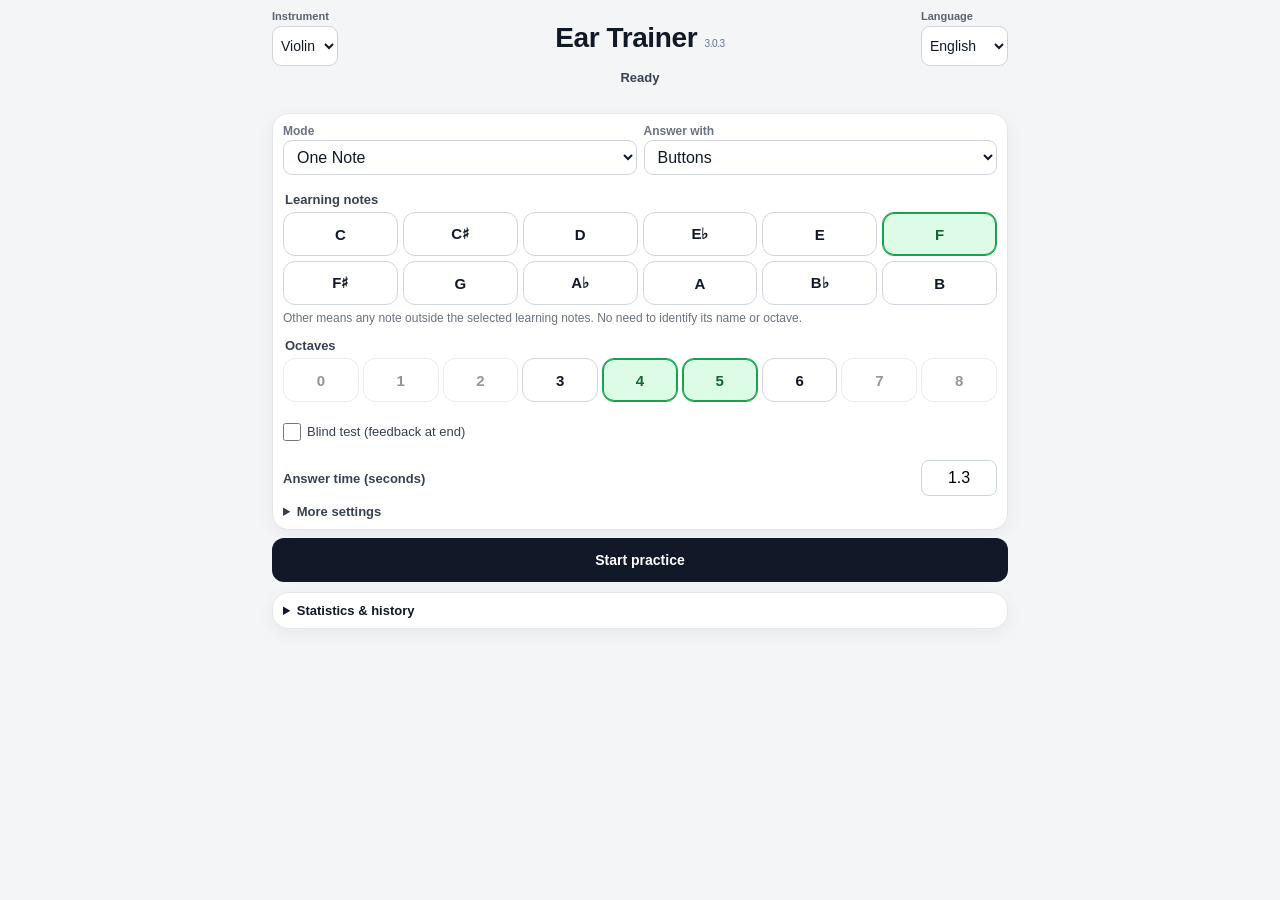
==== single-file/index.html @ b01da50e "Add files via upload" ====
<!DOCTYPE html>
<html lang="en" data-single="1">
<head>
    <meta charset="UTF-8">
    <meta name="viewport" content="width=device-width, initial-scale=1.0, viewport-fit=cover">
    <meta name="theme-color" content="#f4f5f7">
    <meta name="apple-mobile-web-app-capable" content="yes">
    <meta name="apple-mobile-web-app-status-bar-style" content="default">
    <meta name="apple-mobile-web-app-title" content="Ear Trainer">
    <title>Ear Trainer</title>
    <style>
:root {
    color-scheme: light;
    font-family: -apple-system, BlinkMacSystemFont, "Segoe UI", Arial, sans-serif;
    background: #f4f5f7;
    color: #111827;
}

* { box-sizing: border-box; -webkit-tap-highlight-color: transparent; }
html, body { margin: 0; min-height: 100%; background: #f4f5f7; }
body { overscroll-behavior-y: contain; }
button, select { font: inherit; }
button {
    min-height: 46px;
    border: 0;
    border-radius: 12px;
    padding: 0 12px;
    font-weight: 700;
    cursor: pointer;
    touch-action: manipulation;
}
button:disabled { opacity: 0.45; cursor: default; }
.primary { background: #111827; color: white; }
.secondary { background: white; color: #111827; border: 1px solid #d1d5db; }
.danger { background: #fee2e2; color: #991b1b; border: 1px solid #fecaca; }
.full-width { width: 100%; margin-top: 7px; }
.app-shell {
    width: min(100%, 760px);
    margin: 0 auto;
    padding: max(10px, env(safe-area-inset-top)) 12px max(10px, env(safe-area-inset-bottom));
}
.app-header { text-align: center; margin-bottom: 8px; }
.header-top {
    display: grid;
    grid-template-columns: minmax(0, 1fr) auto minmax(0, 1fr);
    align-items: center;
    gap: 4px;
}
.app-header h1 { margin: 0; font-size: clamp(20px, 5.6vw, 28px); letter-spacing: -0.4px; }
.header-picker { justify-self: start; display: grid; max-width: 100%; text-align: left; gap: 4px; }
.header-picker.language-picker { justify-self: end; }
.header-picker span { font-size: 11px; color: #596270; font-weight: 700; }
.header-picker select { min-height: 40px; min-width: 0; max-width: 100%; padding: 2px 4px; font-size: 14px; }
.status { height: 36px; min-height: 36px; overflow: hidden; margin: 3px 0 0; font-size: 13px; line-height: 18px; font-weight: 650; color: #374151; }
.settings-card, .answer-card, .keyboard-card {
    background: white;
    border: 1px solid #e5e7eb;
    border-radius: 16px;
    box-shadow: 0 5px 18px rgba(17, 24, 39, 0.05);
}
.settings-card { padding: 10px; }
.settings-grid { display: grid; grid-template-columns: repeat(2, minmax(0, 1fr)); gap: 6px 10px; }
.settings-grid label { display: grid; gap: 2px; }
.settings-grid span, .mode-picker span, .instrument-picker span { font-size: 12px; font-weight: 700; color: #6b7280; }
.settings-actions { display: grid; grid-template-columns: minmax(0, 1fr) minmax(92px, .8fr); align-items: end; gap: 10px; margin-top: 7px; }
.mode-picker, .instrument-picker { display: grid; gap: 2px; min-width: 0; }
.settings-actions button { min-height: 35px; }
select { width: 100%; min-height: 35px; border-radius: 9px; border: 1px solid #d1d5db; background: #fff; padding: 0 9px; color: #111827; }
.controls { display: grid; grid-template-columns: repeat(3, minmax(0, 1fr)); gap: 8px; margin: 8px 0; }
.controls button { font-size: 13px; padding: 0 6px; }
.answer-card { overflow: hidden; }
.answer-text { height: 38px; padding: 3px 10px 0; line-height: 32px; font-size: 17px; font-weight: 800; text-align: center; white-space: nowrap; overflow: hidden; text-overflow: ellipsis; }
#staff { display: block; width: 100%; height: auto; }
.keyboard-card { padding: 7px; }
.keyboard-scroller { overflow-x: auto; overflow-y: hidden; padding-bottom: 4px; scrollbar-width: thin; overscroll-behavior-x: contain; }
.keyboard { position: relative; height: 214px; min-width: 100%; user-select: none; }

.piano-key { position: absolute; top: 0; border: 1px solid #111827; border-radius: 0 0 7px 7px; padding: 0; touch-action: pan-x; user-select: none; }
.white-key { width: 52px; height: 186px; background: #ffffff; z-index: 1; }
.black-key { width: 32px; height: 120px; background: #111111; z-index: 2; }
/* A blue ring marks the public reference pitch; wrong/correct fills stay legible. */
.white-key.reference { box-shadow: inset 0 0 0 4px #2563eb; }
.black-key.reference { box-shadow: inset 0 0 0 3px #93c5fd; }
.white-key.correct, .white-key.active { background: #86d17c; }
.white-key.wrong { background: #e88b8b; }
.black-key.correct, .black-key.active { background: #4f9d48; }
.black-key.wrong { background: #b94a4a; }
.hint { margin: 6px 6px 0; color: #6b7280; font-size: 12px; line-height: 1.45; text-align: center; }
#demoPointer {
    position: fixed;
    left: 0;
    top: 0;
    width: 34px;
    height: 34px;
    border-radius: 50%;
    background: rgba(17, 24, 39, 0.20);
    border: 2px solid rgba(17, 24, 39, 0.52);
    transform: translate(-50%, -50%) scale(0);
    transition: left 260ms ease, top 260ms ease, transform 140ms ease, opacity 140ms ease;
    opacity: 0;
    z-index: 9999;
    pointer-events: none;
}
#demoPointer.visible { opacity: 1; transform: translate(-50%, -50%) scale(1); }
#demoPointer.tap { transform: translate(-50%, -50%) scale(0.68); }
@media (min-width: 620px) {
    .settings-grid { grid-template-columns: repeat(4, minmax(0, 1fr)); }
    .controls { grid-template-columns: repeat(5, 1fr); }
    .controls button { font-size: 14px; }
}

/* Distinct simultaneous touch indicators during automated piano performance. */
.demo-music-pointer {
    position: fixed;
    width: 17px;
    height: 17px;
    background: rgba(37, 99, 235, 0.28);
    border: 2px solid rgba(37, 99, 235, 0.64);
    border-radius: 50%;
    transform: translate(-50%, -50%);
    z-index: 9998;
    opacity: 0;
    pointer-events: none;
}
.demo-music-pointer.visible { opacity: 1; }

/* Demo uses the regular keyboard and stable staff dimensions. */
.app-shell.demo-running .settings-card,
.app-shell.demo-running .controls,
.app-shell.demo-running .keyboard,
.app-shell.demo-running .header-picker {
    pointer-events: none;
}
.app-shell.demo-running #demoButton {
    pointer-events: auto;
}

@media (max-width: 619px) {
    .controls button { min-height: 40px; }
    .hint { display: none; }
}
@media (max-height: 730px) and (max-width: 619px) {
    .keyboard { height: 194px; }
    .white-key { height: 170px; }
    .black-key { height: 109px; }
}

@media (max-height: 700px) and (max-width: 619px) {
    .app-shell { padding-top: max(6px, env(safe-area-inset-top)); }
    .app-header { margin-bottom: 4px; }
    .settings-card { padding: 7px; }
    .settings-grid { gap: 4px 8px; }
    .settings-grid label { gap: 1px; }
    select { min-height: 31px; }
    .settings-card .full-width { min-height: 34px; }
    .controls { margin: 5px 0; }
    .controls button { min-height: 36px; }
    .answer-text { height: 32px; line-height: 28px; }
    .keyboard { height: 171px; }
    .white-key { height: 150px; }
    .black-key { height: 96px; }
}

/* Schematic, chromatic violin fingerboard. Numbers are semitone offsets from each open string,
   not physical finger numbers or fret locations (violin has no frets). */
.keyboard.violin-board { height: 174px; min-width: 0; background: linear-gradient(90deg, #fbfaf7, #f2ede3); border-radius: 10px; }
.violin-string-line { position: absolute; left: 39px; right: 3px; height: 2px; background: #b5a48e; pointer-events: none; }
.violin-string-label { position: absolute; left: 3px; width: 37px; height: 26px; z-index: 3; display: grid; place-items: center; font-weight: 800; font-size: 12px; color: #6b4930; background: #fffaf1; border-radius: 6px; border: 1px solid #d8cbb8; pointer-events: none; }
.violin-note { position: absolute; height: 34px; width: 42px; border-radius: 9px; border: 1px solid #c2b4a1; background: #fff; display: flex; flex-direction: column; justify-content: center; align-items: center; padding: 0; color: #24292f; touch-action: pan-x; box-shadow: 0 1px 3px #574b3833; }
.violin-note.open-string { background: #f4e8ce; border-color: #b9a57d; }
.violin-note.out-of-range { opacity: .43; }
.violin-touch-dot { width: 7px; height: 7px; flex: 0 0 auto; border-radius: 50%; background: #9b8e7c; pointer-events: none; }
.violin-note.correct .violin-touch-dot, .violin-note.active .violin-touch-dot, .violin-note.wrong .violin-touch-dot { background: #374151; }
.violin-note.reference { outline: 3px solid #2563eb; outline-offset: -3px; }
.violin-note.correct, .violin-note.active { background: #86d17c; opacity: 1; }
.violin-note.wrong { background: #e88b8b; opacity: 1; }
@media (max-height: 730px) and (max-width: 619px) { .keyboard.violin-board { height: 174px; } }
@media (max-height: 700px) and (max-width: 619px) { .keyboard.violin-board { height: 174px; } }

#instrumentSelect[hidden] { display: none !important; }

/* Two-note-only controls stay on a separate row, readable at 360px width. */
.interval-settings { grid-column: 1 / -1; display: grid; grid-template-columns: minmax(0, 1fr) minmax(0, 1fr) minmax(0, 1.4fr); gap: 7px; }
.interval-settings[hidden] { display: none; }
.interval-picker { display: grid; gap: 2px; min-width: 0; align-content: end; }
.settings-grid span, .interval-picker span { font-size: 12px; font-weight: 700; color: #6b7280; }
.interval-picker span { line-height: 1.15; }
.interval-picker select { min-width: 0; padding-left: 5px; padding-right: 3px; }

/* Extra assessment UI never affects legacy single/two-note layouts. */
.ap-settings { grid-column: 1 / -1; display: grid; grid-template-columns: repeat(2, minmax(0, 1fr)); gap: 7px; }
.ap-settings[hidden], .ap-answer-panel[hidden], .ap-review[hidden] { display: none; }
.ap-picker { display: grid; gap: 2px; min-width: 0; }
.ap-picker span { font-size: 12px; font-weight: 700; line-height: 1.2; color: #6b7280; }
.ap-description { grid-column: 1 / -1; margin: 0; font-size: 11px; color: #6b7280; line-height: 1.4; }
.ap-answer-panel { margin: 7px 0; padding: 8px; border: 1px solid #e5e7eb; border-radius: 14px; background: white; }
.ap-answer-buttons { display: grid; grid-template-columns: repeat(4, minmax(0, 1fr)); gap: 6px; }
.ap-note-button { padding: 0 2px; min-width: 0; min-height: 48px; font-size: 12px; overflow-wrap: anywhere; }
.app-shell.ap-mode .keyboard-card, .app-shell.ap-mode .answer-card { display: none; }
.app-shell.ap-complete .ap-answer-buttons { display: none; }
.ap-review { padding: 7px 2px 0; font-size: 12px; line-height: 1.6; }
.ap-review h3 { margin: 0 0 4px; font-size: 14px; }
.ap-review ol { margin: 0; padding-left: 28px; }
.app-shell.demo-running .ap-answer-panel { pointer-events: none; }

/* New AP learning/cold-check UI; other modes retain their original layout. */
.ap-configuration { display:grid; grid-template-columns: repeat(2, minmax(0,1fr)); gap:7px; }
.ap-configuration[hidden], .ap-course-info[hidden], .ap-opt[hidden], .ap-note-button[hidden] { display:none!important; }
.ap-course-info { grid-column:1/-1; display:grid; gap:5px; background:#f1f5f9; padding:8px; border-radius:10px; }
.ap-course-info p { margin:0; font-size:12px; line-height:1.5; }
.ap-opt { display:flex; align-items:flex-start; gap:7px; font-size:12px; line-height:1.5; }
.ap-opt input { margin-top:2px; flex-shrink:0; }
.ap-history-panel { margin:7px 0; padding:8px; border:1px solid #e5e7eb; background:#fff; border-radius:12px; font-size:12px; }
.ap-history-panel summary { font-weight:700; cursor:pointer; }
.ap-history-panel p { margin:4px 0; }
.ap-history-panel button { margin-top:6px; }

.tracker-strip{margin:5px 0;padding:6px 10px;border:1px solid #e5e7eb;border-radius:10px;background:#fff;font-size:11px;line-height:1.5}
.daily-goal-notice {position:sticky;top:env(safe-area-inset-top,0px);z-index:12;display:flex;align-items:center;justify-content:space-between;gap:12px;max-width:680px;margin:0 auto 8px;padding:10px 14px;background:#143e4d;color:#fff;border-radius:10px;font-size:1rem;box-shadow:0 2px 10px #143e4d30;}
.daily-goal-notice[hidden] {display:none;}
.daily-goal-notice button {flex:none;min-height:40px;color:#143e4d;background:#fff;}
.tracker-strip p{margin:2px 0}
.tracker-config summary{cursor:pointer;color:#374151;font-size:11px}
.tracker-config label{display:grid;gap:3px;margin:5px 0}
.tracker-config input{width:100%;min-width:0;box-sizing:border-box;padding:7px;font-size:12px}
.tracker-buttons{display:flex;gap:5px;flex-wrap:wrap}
.tracker-buttons button{font-size:11px;min-height:32px}

.tracker-history{margin-top:7px;padding-top:5px;border-top:1px solid #e5e7eb;font-size:11px;color:#475569}

/* v2.2.8: Mobile listening-only interface; the staff and clef are not displayed. */
.legacy-clef-control[hidden], #staff[hidden] { display: none !important; }
.settings-grid { grid-template-columns: repeat(3, minmax(0, 1fr)); gap: 6px 7px; }
@media (min-width:620px) { .settings-grid { grid-template-columns: repeat(3, minmax(0, 1fr)); } }
.answer-card { display: flex; align-items: center; min-height: 43px; padding: 0 5px; }
.answer-text { flex: 1 1 auto; min-width: 0; }
.interval-replay-button { flex: 0 0 auto; min-height: 30px; padding: 0 9px; margin-right: 3px; font-size: 12px; }
.interval-replay-button[hidden] { display: none !important; }


/* vNext: Systematic relative-pitch course — compact on phones, independent from Two notes. */
.rp-panel { margin: 7px 0; padding: 9px; border:1px solid #d8e0ec; background:#fff; border-radius:14px; }
.rp-panel[hidden], .rp-answer-grid[hidden], .rp-reference[hidden],.rp-results[hidden] { display:none!important; }
.rp-config {display:grid;grid-template-columns: .85fr 1.25fr .85fr;gap:6px;}
.rp-config label {min-width:0;display:grid;gap:2px;}
.rp-config span {font-size:11px;color:#475569;font-weight:700;}
.rp-config select {padding:1px 3px;min-height:36px;font-size:12px;}
.rp-examples {margin:8px 0 5px;font-size:12px;}
.rp-examples summary {font-weight:700;color:#334155;cursor:pointer;}
.rp-sample-grid {display:grid;grid-template-columns:repeat(4,minmax(0,1fr));gap:5px;padding-top:6px;}
.rp-sample {font-size:11px;min-height:34px;padding:3px;}
.rp-progress {padding:6px 2px 4px;display:flex;gap:8px;align-items:center;font-size:13px;line-height:1.4;}
.rp-progress strong {font-variant-numeric:tabular-nums;color:#1e40af;white-space:nowrap;}
.rp-reference {font-size:13px;font-weight:800;background:#eff6ff;color:#1e40af;padding:6px 10px;border-radius:8px;}
.rp-answer-grid {display:grid;grid-template-columns:repeat(3,minmax(0,1fr));gap:6px;margin:7px 0;}
.rp-choice {padding:6px 2px;font-size:13px;min-height:45px;}
.rp-answer-grid:has(> :nth-child(16)) {grid-template-columns:repeat(4,minmax(0,1fr));}
.rp-note-filter {margin:8px 0;}
.rp-note-filter summary {cursor:pointer;font-weight:600;font-size:14px;}
.rp-note-filter .af-notes {margin:8px 0;}
.rp-note-filter button[aria-pressed="true"] {background:#174b63;color:#fff;}
.rp-choice.rp-picked {background:#dbeafe;border-color:#60a5fa;}
.rp-audio-controls {display:flex;gap:5px;flex-wrap:wrap;}
.rp-audio-controls button {font-size:11px;min-height:33px;padding:2px 7px;flex:1;}
.rp-audio-controls button[hidden]{display:none;}
.rp-results {font-size:12px;line-height:1.45;padding:6px;background:#f8fafc;border-radius:8px;max-height:140px;overflow-y:auto;}
.rp-results p {margin:3px 0;}
.rp-history{margin-top:7px;font-size:12px;}.rp-history summary {color:#334155;font-weight:700;cursor:pointer;}
.rp-history p{margin:5px 0;}.rp-history button{min-height:32px;font-size:11px;}
.rp-caption{font-size:11px;color:#64748b;margin:7px 0 0;}
.app-shell.rp-mode .settings-grid {grid-template-columns:repeat(2,minmax(0,1fr));}
.app-shell.rp-mode .settings-grid label:has(#keySelect) {display:none;}
.app-shell.rp-naming .keyboard-card,.app-shell.rp-naming .answer-card {display:none;}
.app-shell.rp-mode .ap-history-panel {display:none;}
.app-shell.board-test .settings-card, .app-shell.board-test .tracker-strip, .app-shell.board-test .ap-history-panel {display:none;}
.app-shell.board-test.rp-position .rp-config {display:none;}
.app-shell.board-test .rp-examples {display:none;}
.reference-chip {font-size:11px;line-height:1.25;flex:0 1 auto;max-width:38%;color:#1d4ed8;background:#eff6ff;border-radius:7px;padding:5px;white-space:normal;font-weight:800;}
.reference-chip[hidden]{display:none;}
.ap-study-panel {padding:7px;background:#fff;border-radius:9px;border:1px solid #cbd5e1;}
.ap-study-panel[hidden]{display:none!important;}
.ap-study-title {font-size:13px!important;font-weight:800!important;}
.ap-study-subtitle {font-size:11px!important;color:#475569;}
.ap-study-cards {display:grid;grid-template-columns:repeat(3,minmax(0,1fr));gap:5px;margin:7px 0;}
.ap-study-note {font-size:12px;min-height:36px;padding:3px;overflow-wrap:anywhere;}
.ap-study-note.due {background:#eff6ff;border-color:#93c5fd;}
.ap-repeat-note{margin-top:7px;min-height:34px;font-size:12px;width:100%;}
.ap-repeat-note[hidden]{display:none!important;}
@media (max-width:390px){.rp-panel{padding:6px}.rp-config{gap:4px}.rp-choice{font-size:12px}.rp-sample-grid{grid-template-columns:repeat(3,minmax(0,1fr));}}


/* v2.2.9: all 4 violin strings vertical, 13 offsets visible, no horizontal paging. */
.keyboard.violin-board {position:relative;min-width:0!important;width:100%!important;background:linear-gradient(90deg,#fffaf1,#f5f0e7);border:1px solid #dfd4c1;border-radius:10px;}
.keyboard.violin-board .violin-string-line {position:absolute;right:auto;width:2px;height:auto;background:linear-gradient(180deg,#b9a992,#7f766a);z-index:0;}
.keyboard.violin-board .violin-string-label {position:absolute;height:25px;display:grid;place-items:center;font-size:12px;pointer-events:none;}
.keyboard.violin-board .violin-note {position:absolute;min-width:0;display:flex;align-items:center;justify-content:center;touch-action:manipulation;padding:0;z-index:1;box-shadow:0 1px 2px #574b382b;border-radius:7px;}
.keyboard.violin-board .violin-touch-dot {width:6px;height:6px;}
.keyboard.violin-board .violin-note.reference {outline:3px solid #1d4ed8;outline-offset:-3px;background:#dbeafe;}
.keyboard.violin-board .violin-note.out-of-range {opacity:.35;}
.violin-step-label {position:absolute;left:2px;width:20px;text-align:center;font-size:10px;color:#78716c;font-weight:700;pointer-events:none;}
.keyboard-card:has(.violin-board) .keyboard-scroller{overflow-x:hidden;overflow-y:visible;}
@media (max-width:390px){.keyboard-card:has(.violin-board){padding:5px;}}

/* Training focus: controls stay reachable; no staff or target-dependent layout. */
[hidden] { display:none!important; }
.app-header small { font-size:10px; color:#64748b; font-weight:500; }
#storageWarning { color:#991b1b; background:#fee2e2; padding:8px; }
.training-round .settings-card, .training-round .tracker-strip,
.training-round .ap-history-panel, .training-round .rp-config,
.training-round .rp-timbre, .training-round #rpExamples,
.training-round .rp-history, .training-round #rpIntro { display:none; }
.training-round .controls { grid-template-columns:1fr 1fr; position:sticky; top:0; z-index:6; background:#f4f5f7; padding:4px 0; }
.training-round #demoButton { display:none; }
.controls { grid-template-columns:repeat(3,minmax(0,1fr)); }
.controls button, .rp-audio-controls button, .ap-repeat-note, .rp-sample { min-height:44px; }
.status { height:auto; min-height:36px; }
.rp-timbre { display:flex; align-items:center; gap:8px; font-size:12px; margin-top:5px; }
.rp-timbre select { flex:1; }
.rp-progress { min-height:50px; }
.ap-answer-buttons { grid-template-columns:repeat(3,minmax(0,1fr)); }
.ap-note-button { min-height:50px; }
.rp-position .rp-reference { position:sticky; top:55px; z-index:5; }
.answer-card:has(#referenceChip:not([hidden])) { position:sticky; top:55px; z-index:5; }
#staff { display:none!important; }
.training-round .app-header .status { display:none; }
.training-round .app-header h1 { font-size:16px; }
.training-round .app-header { margin-bottom:2px; }
.training-round .answer-text { height:30px; line-height:26px; font-size:14px; }
.training-round .answer-card { display:flex; flex-wrap:wrap; align-items:center; justify-content:center; }
.training-round .answer-card .answer-text { width:100%; }
.training-round .answer-card #intervalReplayButton { min-height:36px; margin:2px; }
.training-round.rp-position .answer-card { display:none; }
.training-round.rp-position .rp-progress { min-height:36px; }
.training-round.rp-position #rpReference { padding:3px 8px; }
.training-round.rp-position .rp-audio-controls button { min-height:36px; }
.keyboard.violin-board .violin-note { min-height:0; }

/* v20.0 / v2.4.0: one visible prompt per mode, one tap per question, no scrolling in a round. */
.app-header small { font-variant-numeric: tabular-nums; }
.update-button { display:block; margin:4px auto 0; min-height:32px; padding:0 12px; font-size:12px; color:#1d4ed8; border-color:#93c5fd; background:#eff6ff; }
.update-button[hidden], .training-round .update-button, .demo-running .update-button { display:none; }
.option-row { grid-column:1/-1; display:flex; align-items:flex-start; gap:8px; font-size:12px; line-height:1.4; color:#374151; }
.option-row input { width:18px; height:18px; margin:0; flex-shrink:0; }
.training-round .header-top { display:none; }
.training-round .app-header { margin-bottom:2px; }
.training-round .app-header .status { display:block; height:auto; min-height:0; margin:0; font-size:12px; line-height:16px; white-space:nowrap; overflow:hidden; text-overflow:ellipsis; }
/* AP and RP rounds show their own prompt and feedback beside the answers. */
.training-round.ap-mode .app-header, .training-round.rp-mode .app-header { display:none; }
.training-round.ap-mode .controls { position:static; }
.ap-message { margin:0 0 8px; min-height:38px; font-size:14px; line-height:19px; font-weight:700; color:#1f2937; }
.ap-complete .ap-message { min-height:0; }
.ap-note-button.ap-picked { background:#dbeafe; border-color:#60a5fa; }
.ap-note-button.ap-right, .rp-choice.rp-right { background:#bbf7d0; border-color:#16a34a; }
.ap-note-button.ap-wrong, .rp-choice.rp-wrong { background:#fecaca; border-color:#dc2626; }
.ap-note-button.ap-picked:disabled, .ap-note-button.ap-right:disabled, .ap-note-button.ap-wrong:disabled,
.rp-choice.rp-picked:disabled, .rp-choice.rp-right:disabled, .rp-choice.rp-wrong:disabled { opacity:1; }
.ap-study-octaves { display:flex; align-items:center; flex-wrap:wrap; gap:6px; margin-top:6px; font-size:11px; font-weight:700; color:#475569; }
.ap-study-octave { min-height:32px; padding:0 9px; font-size:12px; }
.ap-study-octave.current { color:#1d4ed8; background:#eff6ff; border-color:#93c5fd; }
.ap-study-note.fresh { background:#fffbeb; border-color:#f59e0b; }
.rp-produce { display:grid; gap:7px; margin:7px 0; }
.rp-produce[hidden], .rp-produce-rate[hidden] { display:none!important; }
.rp-produce-prompt { margin:0; padding:8px 10px; font-size:15px; line-height:1.35; font-weight:800; color:#1e3a8a; background:#eff6ff; border-radius:8px; }
.rp-produce-rate { display:grid; grid-template-columns:1fr 1fr; gap:7px; }
.rp-produce button { min-height:48px; }
.rp-mic { margin-top:6px; }
.rp-focus { font-weight:700; color:#334155; }
/* Board rounds: prompt, reference chip and Replay share one row above the board. */
.training-round .answer-card { flex-wrap:nowrap; min-height:40px; }
.training-round .answer-card .answer-text { width:auto; flex:1 1 auto; font-size:13px; }
.training-round .reference-chip { max-width:46%; }
.ap-configuration { grid-column:1/-1; grid-template-columns:repeat(auto-fit,minmax(92px,1fr)); align-items:end; }
.ap-configuration .ap-picker[hidden] { display:none; }
/* Idle: Play stays reachable at the bottom edge even when the settings are taller than the screen. */
.app-shell:not(.training-round) .controls { position:sticky; bottom:0; z-index:5; margin:2px 0; padding:6px 0 calc(6px + env(safe-area-inset-bottom, 0px)); background:#f4f5f7; }
.training-round .answer-card .answer-text { height:auto; max-height:32px; line-height:16px; white-space:normal; text-align:left; overflow:hidden; display:-webkit-box; -webkit-line-clamp:2; -webkit-box-orient:vertical; }
/* RP locate: counter, reference and Replay share the space above the board; nothing moves after a tap. */
.training-round.rp-position .rp-panel { display:grid; grid-template-columns:minmax(0,1fr) auto; gap:4px 8px; align-items:center; padding:5px 9px; }
.training-round.rp-position .rp-progress { grid-column:1/-1; min-height:0; padding:0; font-size:12px; }
.training-round.rp-position .rp-progress span { min-width:0; white-space:nowrap; overflow:hidden; text-overflow:ellipsis; }
.training-round.rp-position #rpReference { position:static; margin:0; padding:6px 8px; }
.training-round.rp-position .rp-audio-controls { flex-wrap:nowrap; }
.training-round.rp-position .rp-audio-controls button { flex:0 0 auto; min-height:36px; }
.training-round.rp-position .answer-card { display:none; }
.training-round .interval-replay-button { min-height:40px; min-width:48px; }

.rp-answer-grid.all-distances {grid-template-columns:repeat(5,minmax(0,1fr));}

/* 2.8.9: full, stationary 88-key piano. Seven rows in every orientation.
   Keep short displays scrollable vertically rather than shrinking touch targets
   to unusable sizes. No horizontal scroll or octave controls. */
.keyboard-card:has(.piano-board) { padding: 5px; }
.keyboard-scroller:has(.piano-board) { overflow-x: hidden; overflow-y: visible; padding-bottom: 0; }
.keyboard.piano-board {
    display: grid;
    gap: 5px;
    width: 100%;
    min-width: 0;
    max-width: 560px;
    height: auto;
    margin: 0 auto;
    --piano-row-height: clamp(64px, calc((100vh - 205px) / 7), 86px);
    --piano-row-height: clamp(64px, calc((100svh - 205px) / 7), 86px);
}
.piano-row { position: relative; height: var(--piano-row-height); }
.piano-board .piano-key { min-height: 0; min-width: 0; touch-action: pan-y; border-radius: 0 0 4px 4px; }
.piano-board .white-key { height: 100%; color: #334155; border-color: #87909d; }
.piano-board .black-key { height: 57%; color: white; }
.piano-note-label { position: absolute; bottom: 3px; left: 0; right: 0; text-align: center; font-size: 11px; font-weight: 800; line-height: 14px; pointer-events: none; }
/* Outside the question range is still playable in free play. Show this
   distinction only during an active round, without changing any key positions. */
.training-round .piano-board .white-key.out-of-range { background: #e4e7eb; color: #64748b; }
.training-round .piano-board .black-key.out-of-range { background: #65707e; border-color: #65707e; }
.piano-board .piano-key:focus-visible { outline: 3px solid #2563eb; outline-offset: -3px; }
/* A short portrait viewport needs tighter row gaps to show every octave during
   the question. Landscape and very short windows can still scroll vertically. */
@media (max-height: 720px) {
    .keyboard.piano-board {
        gap: 3px;
        --piano-row-height: clamp(56px, calc((100vh - 174px) / 7), 86px);
        --piano-row-height: clamp(56px, calc((100svh - 174px) / 7), 86px);
    }
}
/* 3.0 unified practice. Legacy course panels are no longer mounted. */
[hidden]{display:none!important}
#settingsCard{display:grid;gap:10px}
#settingsCard fieldset{margin:7px 0;padding:0;border:0;min-width:0}
#settingsCard legend,#settingsCard summary,#settingsCard .time-setting span{font-weight:700;font-size:13px;color:#374151}
.note-grid{display:grid;grid-template-columns:repeat(6,minmax(0,1fr));gap:5px;margin:5px 0}
.octave-grid{display:grid;grid-template-columns:repeat(9,minmax(0,1fr));gap:4px;margin:5px 0}
.note-grid button,.octave-grid button,.interval-answers button{min-width:0;min-height:44px;padding:2px;font-size:15px}
.note-grid button[aria-pressed=true],.octave-grid button[aria-pressed=true]{background:#dcfce7;color:#166534;border-color:#16a34a;box-shadow:inset 0 0 0 1px #16a34a}
.note-grid button.learning{border:2px solid #16a34a}
.note-grid button.picked,.octave-grid button.picked{background:#dbeafe;border-color:#2563eb;box-shadow:inset 0 0 0 1px #2563eb}
#settingsCard .wide{grid-column:1/-1}
#settingsCard .option-row{display:flex;align-items:center;gap:6px;min-height:36px;font-size:13px}
#settingsCard .option-row input{width:18px;height:18px}
#settingsCard details{margin-top:8px}
#settingsCard details .settings-grid{margin-top:6px}
.time-setting{display:flex;align-items:center;justify-content:space-between;gap:10px}
.time-setting input{width:76px;height:36px;text-align:center;border:1px solid #cbd5e1;border-radius:8px;font:inherit}
.mini{font-size:12px;color:#6b7280;margin:6px 0}
#configError,#storageWarning{font-size:13px;color:#991b1b;margin:4px 0}
.unified-controls{display:flex;gap:6px;position:static!important;padding:0!important;margin:8px 0!important}
.unified-controls button{flex:1;min-height:44px}
#answerCard{padding:6px 9px;margin:6px 0;display:block;min-height:0}
.session-score{color:#64748b;font-size:12px;font-weight:700;line-height:16px;text-align:center}
#answerText{text-align:center;font-size:14px;font-weight:700;min-height:20px;line-height:20px;overflow-wrap:anywhere}
#answerText.good{color:#166534}#answerText.bad{color:#991b1b}
#answerTimer{width:100%;margin:3px 0 0}
.button-board{background:white;border:1px solid #e5e7eb;border-radius:12px;padding:7px;margin:6px 0}
.button-board .note-grid button,.button-board .octave-grid button{min-height:52px}
.button-board .octave-grid button{min-height:46px}
.interval-answers{display:grid;grid-template-columns:repeat(4,minmax(0,1fr));gap:6px}
.interval-answers button{min-height:52px;font-size:20px}
#buttonBoard button.correct{background:#dcfce7;border-color:#16a34a;color:#166534;opacity:1}
#buttonBoard button.wrong{background:#fee2e2;border-color:#dc2626;color:#991b1b;opacity:1}
.extra-answers{display:flex;gap:6px;margin:5px 0}.extra-answers button{flex:1;min-height:39px;font-size:12px;padding:0 4px}
/* A first-class AP answer, consistently above either answer surface. */
.extra-answers #otherButton{flex:2;min-height:44px;font-size:16px;border:2px solid #64748b;background:#fff;color:#111827}
.extra-answers #otherButton:disabled{opacity:.45}
#statistics{margin-top:10px;font-size:13px}#statistics summary{cursor:pointer;font-weight:700}#historyBody p,#summaryBody p{margin:5px 0;font-size:13px;line-height:1.5}#sessionSummary h2{font-size:16px;margin:0 0 6px}#reviewList{padding-left:23px;font-size:13px;line-height:1.6;max-height:40vh;overflow:auto}
.history-actions{display:flex;gap:6px;margin-top:8px}.history-actions button{flex:1;font-size:12px;min-height:36px}
.training-round #statistics,.training-round #sessionSummary,.training-round #settingsCard,.training-round #dailyGoalNotice{display:none!important}
.training-round .app-header .status{display:none}.training-round .app-header{margin:0}.training-round #controls{margin-top:0!important}
.training-round .keyboard.violin-board .violin-note.out-of-range{opacity:.35}
.training-round .keyboard.piano-board .piano-row{height:var(--piano-row-height)}
.training-round .keyboard.piano-board{--piano-row-height:clamp(52px,calc((100svh - 175px)/7),86px);gap:3px}
.training-round .keyboard.piano-board .piano-key.out-of-range.correct{background:#86d17c}.training-round .keyboard.piano-board .piano-key.out-of-range.wrong{background:#e88b8b}
@media(max-width:360px){.note-grid{gap:3px}.octave-grid{gap:2px}.note-grid button,.octave-grid button{font-size:13px}.app-shell{padding-left:8px;padding-right:8px}}
/* The shared clock used to live in the retired focused stylesheet. */
.answer-timer{height:5px;overflow:hidden;border-radius:4px;background:#dbe3ef;display:block}
.answer-timer>span{display:block;width:100%;height:100%;background:#2563eb;transform-origin:left center;transform:scaleX(1)}
.training-round .keyboard-card button:disabled:not(.out-of-range){opacity:1;cursor:default}
#buttonBoard button:disabled:not([data-available=false]){opacity:1}
#settingsCard .settings-grid{width:100%;grid-template-columns:repeat(2,minmax(0,1fr))}
#settingsCard .settings-grid label select{width:100%}

</style>
</head>
<body>
    <aside id="dailyGoalNotice" class="daily-goal-notice" hidden>
        <strong id="dailyGoalText" role="alert"></strong>
        <button type="button" class="secondary" id="dailyGoalDismiss">OK</button>
    </aside>
    <main class="app-shell">
        <header class="app-header">
            <div class="header-top">
                <label class="header-picker" for="instrumentSelect">
                    <span id="instrumentLabel">Instrument</span>
                    <select id="instrumentSelect">
                        <option value="violin" selected>Violin</option>
                        <option value="piano">Piano</option>
                    </select>
                </label>
                <h1 id="appTitle">Ear Trainer <small id="appVersion"></small></h1>
                <label class="header-picker language-picker" for="languageSelect">
                    <span id="languageLabel">Language</span>
                    <select id="languageSelect" aria-label="Language">
                        <option value="en">English</option>
                        <option value="de">Deutsch</option>
                        <option value="ja">&#26085;&#26412;&#35486;</option>
                        <option value="it">Italiano</option>
                        <option value="el">&#917;&#955;&#955;&#951;&#957;&#953;&#954;&#940;</option>
                        <option value="zh-TW">&#32321;&#39636;&#20013;&#25991;</option>
                    </select>
                </label>
            </div>
            <button id="updateButton" type="button" class="secondary update-button" hidden>Update to the new version</button>
            <button id="audioReload" type="button" class="secondary" hidden>Reload audio</button>
            <p id="status" class="status" aria-live="polite"></p>
        </header>

        <p id="storageWarning" role="alert" hidden></p>
        <section class="settings-card" id="settingsCard">
            <div class="settings-grid">
                <label><span data-i="mode"></span><select id="modeSelect"><option value="single" data-i="one"></option><option value="interval" data-i="two"></option><option value="free" data-i="free"></option></select></label>
                <label id="displayRow"><span data-i="answerWith"></span><select id="displaySelect"><option value="buttons" data-i="buttons"></option><option value="instrument" data-i="instrument"></option></select></label>
            </div>
            <div id="apSettings">
                <fieldset><legend data-i="learningNotes"></legend><div id="learningNotes" class="note-grid"></div><p id="otherHint" class="mini" data-i="otherHint" hidden></p></fieldset>
                <fieldset><legend data-i="octaves"></legend><div id="octaves" class="octave-grid"></div></fieldset>
                <label class="option-row"><input type="checkbox" id="blindCheck"><span data-i="blind"></span></label>
            </div>
            <div id="rpSettings" hidden>
                <div class="settings-grid">
                    <label><span data-i="minInterval"></span><select id="minIntervalSelect"></select></label>
                    <label><span data-i="maxInterval"></span><select id="maxIntervalSelect"></select></label>
                    <label class="wide"><span data-i="direction"></span><select id="directionSelect"><option value="both" data-i="random"></option><option value="higher" data-i="up"></option><option value="lower" data-i="down"></option></select></label>
                </div>
                <details id="rangeDetails"><summary><span data-i="pitchRange"></span> · <span id="rangeLabel"></span></summary>
                    <div class="settings-grid"><label><span data-i="from"></span><select id="startNote"></select></label><label><span data-i="to"></span><select id="endNote"></select></label></div>
                </details>
            </div>
            <div id="commonSettings">
                <label class="time-setting"><span data-i="answerTime"></span><input id="answerLimitSelect" type="text" inputmode="decimal" autocomplete="off" spellcheck="false" aria-label="Answer time (seconds)"></label>
                <details><summary data-i="advanced"></summary>
                    <label class="option-row"><input type="checkbox" id="autoNextCheck" checked><span data-i="autoNext"></span></label>
                    <label class="option-row" id="maskRow"><input type="checkbox" id="maskCheck" checked><span data-i="mask"></span></label>
                    <p class="mini" data-i="timeHint"></p>
                </details>
            </div>
            <p id="configError" role="alert" hidden></p>
        </section>
        <section id="controls" class="controls unified-controls">
            <button id="playButton" class="primary" disabled data-i="start"></button>
            <button id="nextButton" class="secondary" hidden data-i="next"></button>
            <button id="replayButton" class="secondary" hidden data-i="replay"></button>
        </section>
        <section id="answerCard" class="answer-card" hidden>
            <div id="sessionScore" class="session-score"></div>
            <div id="answerText" role="status" aria-live="polite"></div>
            <div id="answerTimer" class="answer-timer" aria-hidden="true" hidden><span></span></div>
        </section>
        <div id="extraAnswers" class="extra-answers" hidden><button id="otherButton" type="button" class="secondary other-answer" data-i="other"></button><button id="unsureButton" class="secondary" data-i="unsure"></button><button id="relativeButton" class="secondary" data-i="relative" hidden></button></div>
        <section id="buttonBoard" class="button-board" hidden>
            <div id="apNameKeys" class="note-grid" role="group" aria-label="Note name"></div>
            <div id="apOctaveKeys" class="octave-grid" role="group" aria-label="Octave"></div>
            <div id="intervalAnswers" class="interval-answers" role="group" aria-label="Semitones"></div>
        </section>
        <section class="keyboard-card" id="keyboardCard" hidden>
            <div id="keyboardScroller" class="keyboard-scroller"><div id="keyboard" class="keyboard"></div></div>
        </section>
        <section id="sessionSummary" class="settings-card" hidden><h2 data-i="results"></h2><div id="summaryBody"></div><details id="reviewDetails" hidden><summary data-i="review"></summary><ol id="reviewList"></ol></details></section>
        <details id="statistics" class="settings-card history-card">
            <summary data-i="statistics"></summary><div id="historyBody"></div>
            <div class="history-actions"><button id="exportButton" class="secondary" data-i="backup"></button><button id="importButton" class="secondary" data-i="restore"></button><input id="importFile" type="file" accept=".json,application/json" hidden></div>
            <p class="mini" id="historyNotice" role="status"></p>
        <section class="tracker-strip" aria-label="Training time">
            <p id="trackerStatus">今日有效训练 0/60 分钟 · 仅本机，未同步</p>
            <details class="tracker-config">
                <summary><span id="trackerSettingTitle">训练时间同步设置</span> <span id="trackerSync"></span></summary>
                <label><span id="trackerEndpointLabel">Cloudflare 同步 Worker HTTPS 地址</span>
                    <input id="trackerEndpoint" type="url" placeholder="https://your-sync-worker.workers.dev" autocomplete="off">
                </label>
                <label><span id="trackerKeyLabel">个人配对码（不同网站和设备须完全相同）</span>
                    <input id="trackerKey" type="text" maxlength="32" autocomplete="off" spellcheck="false">
                </label>
                <div class="tracker-buttons">
                    <button type="button" id="trackerSave" class="secondary">保存同步设置</button>
                    <button type="button" id="trackerCopy" class="secondary">复制配对码</button>
                </div>
                <div id="trackerHistory" class="tracker-history"></div>
                <p id="trackerConfigMessage">未配置云端前，两个网站与设备的进度不能合并。</p>
            </details>
        </section>

        </details>
    </main>
    <script>
'use strict';
var WebAudioFontChannel = /** @class */ (function () {
    function WebAudioFontChannel(audioContext) {
        this.audioContext = audioContext;
        this.input = audioContext.createGain();
        this.band32 = this.bandEqualizer(this.input, 32);
        this.band64 = this.bandEqualizer(this.band32, 64);
        this.band128 = this.bandEqualizer(this.band64, 128);
        this.band256 = this.bandEqualizer(this.band128, 256);
        this.band512 = this.bandEqualizer(this.band256, 512);
        this.band1k = this.bandEqualizer(this.band512, 1024);
        this.band2k = this.bandEqualizer(this.band1k, 2048);
        this.band4k = this.bandEqualizer(this.band2k, 4096);
        this.band8k = this.bandEqualizer(this.band4k, 8192);
        this.band16k = this.bandEqualizer(this.band8k, 16384);
        this.output = audioContext.createGain();
        this.band16k.connect(this.output);
    }
    WebAudioFontChannel.prototype.bandEqualizer = function (from, frequency) {
        var filter = this.audioContext.createBiquadFilter();
        filter.frequency.setTargetAtTime(frequency, 0, 0.0001);
        filter.type = "peaking";
        filter.gain.setTargetAtTime(0, 0, 0.0001);
        filter.Q.setTargetAtTime(1.0, 0, 0.0001);
        from.connect(filter);
        return filter;
    };
    ;
    return WebAudioFontChannel;
}());
var WebAudioFontLoader = /** @class */ (function () {
    function WebAudioFontLoader(player) {
        this.cached = [];
        this.instrumentKeyArray = [];
        this.instrumentNamesArray = [];
        this.choosenInfos = [];
        this.drumNamesArray = [];
        this.drumKeyArray = [];
        this.instrumentTitles = function () {
            if (this.instrumentNamesArray.length == 0) {
                var insNames = [];
                insNames[0] = "Acoustic Grand Piano: Piano";
                insNames[1] = "Bright Acoustic Piano: Piano";
                insNames[2] = "Electric Grand Piano: Piano";
                insNames[3] = "Honky-tonk Piano: Piano";
                insNames[4] = "Electric Piano 1: Piano";
                insNames[5] = "Electric Piano 2: Piano";
                insNames[6] = "Harpsichord: Piano";
                insNames[7] = "Clavinet: Piano";
                insNames[8] = "Celesta: Chromatic Percussion";
                insNames[9] = "Glockenspiel: Chromatic Percussion";
                insNames[10] = "Music Box: Chromatic Percussion";
                insNames[11] = "Vibraphone: Chromatic Percussion";
                insNames[12] = "Marimba: Chromatic Percussion";
                insNames[13] = "Xylophone: Chromatic Percussion";
                insNames[14] = "Tubular Bells: Chromatic Percussion";
                insNames[15] = "Dulcimer: Chromatic Percussion";
                insNames[16] = "Drawbar Organ: Organ";
                insNames[17] = "Percussive Organ: Organ";
                insNames[18] = "Rock Organ: Organ";
                insNames[19] = "Church Organ: Organ";
                insNames[20] = "Reed Organ: Organ";
                insNames[21] = "Accordion: Organ";
                insNames[22] = "Harmonica: Organ";
                insNames[23] = "Tango Accordion: Organ";
                insNames[24] = "Acoustic Guitar (nylon): Guitar";
                insNames[25] = "Acoustic Guitar (steel): Guitar";
                insNames[26] = "Electric Guitar (jazz): Guitar";
                insNames[27] = "Electric Guitar (clean): Guitar";
                insNames[28] = "Electric Guitar (muted): Guitar";
                insNames[29] = "Overdriven Guitar: Guitar";
                insNames[30] = "Distortion Guitar: Guitar";
                insNames[31] = "Guitar Harmonics: Guitar";
                insNames[32] = "Acoustic Bass: Bass";
                insNames[33] = "Electric Bass (finger): Bass";
                insNames[34] = "Electric Bass (pick): Bass";
                insNames[35] = "Fretless Bass: Bass";
                insNames[36] = "Slap Bass 1: Bass";
                insNames[37] = "Slap Bass 2: Bass";
                insNames[38] = "Synth Bass 1: Bass";
                insNames[39] = "Synth Bass 2: Bass";
                insNames[40] = "Violin: Strings";
                insNames[41] = "Viola: Strings";
                insNames[42] = "Cello: Strings";
                insNames[43] = "Contrabass: Strings";
                insNames[44] = "Tremolo Strings: Strings";
                insNames[45] = "Pizzicato Strings: Strings";
                insNames[46] = "Orchestral Harp: Strings";
                insNames[47] = "Timpani: Strings";
                insNames[48] = "String Ensemble 1: Ensemble";
                insNames[49] = "String Ensemble 2: Ensemble";
                insNames[50] = "Synth Strings 1: Ensemble";
                insNames[51] = "Synth Strings 2: Ensemble";
                insNames[52] = "Choir Aahs: Ensemble";
                insNames[53] = "Voice Oohs: Ensemble";
                insNames[54] = "Synth Choir: Ensemble";
                insNames[55] = "Orchestra Hit: Ensemble";
                insNames[56] = "Trumpet: Brass";
                insNames[57] = "Trombone: Brass";
                insNames[58] = "Tuba: Brass";
                insNames[59] = "Muted Trumpet: Brass";
                insNames[60] = "French Horn: Brass";
                insNames[61] = "Brass Section: Brass";
                insNames[62] = "Synth Brass 1: Brass";
                insNames[63] = "Synth Brass 2: Brass";
                insNames[64] = "Soprano Sax: Reed";
                insNames[65] = "Alto Sax: Reed";
                insNames[66] = "Tenor Sax: Reed";
                insNames[67] = "Baritone Sax: Reed";
                insNames[68] = "Oboe: Reed";
                insNames[69] = "English Horn: Reed";
                insNames[70] = "Bassoon: Reed";
                insNames[71] = "Clarinet: Reed";
                insNames[72] = "Piccolo: Pipe";
                insNames[73] = "Flute: Pipe";
                insNames[74] = "Recorder: Pipe";
                insNames[75] = "Pan Flute: Pipe";
                insNames[76] = "Blown bottle: Pipe";
                insNames[77] = "Shakuhachi: Pipe";
                insNames[78] = "Whistle: Pipe";
                insNames[79] = "Ocarina: Pipe";
                insNames[80] = "Lead 1 (square): Synth Lead";
                insNames[81] = "Lead 2 (sawtooth): Synth Lead";
                insNames[82] = "Lead 3 (calliope): Synth Lead";
                insNames[83] = "Lead 4 (chiff): Synth Lead";
                insNames[84] = "Lead 5 (charang): Synth Lead";
                insNames[85] = "Lead 6 (voice): Synth Lead";
                insNames[86] = "Lead 7 (fifths): Synth Lead";
                insNames[87] = "Lead 8 (bass + lead): Synth Lead";
                insNames[88] = "Pad 1 (new age): Synth Pad";
                insNames[89] = "Pad 2 (warm): Synth Pad";
                insNames[90] = "Pad 3 (polysynth): Synth Pad";
                insNames[91] = "Pad 4 (choir): Synth Pad";
                insNames[92] = "Pad 5 (bowed): Synth Pad";
                insNames[93] = "Pad 6 (metallic): Synth Pad";
                insNames[94] = "Pad 7 (halo): Synth Pad";
                insNames[95] = "Pad 8 (sweep): Synth Pad";
                insNames[96] = "FX 1 (rain): Synth Effects";
                insNames[97] = "FX 2 (soundtrack): Synth Effects";
                insNames[98] = "FX 3 (crystal): Synth Effects";
                insNames[99] = "FX 4 (atmosphere): Synth Effects";
                insNames[100] = "FX 5 (brightness): Synth Effects";
                insNames[101] = "FX 6 (goblins): Synth Effects";
                insNames[102] = "FX 7 (echoes): Synth Effects";
                insNames[103] = "FX 8 (sci-fi): Synth Effects";
                insNames[104] = "Sitar: Ethnic";
                insNames[105] = "Banjo: Ethnic";
                insNames[106] = "Shamisen: Ethnic";
                insNames[107] = "Koto: Ethnic";
                insNames[108] = "Kalimba: Ethnic";
                insNames[109] = "Bagpipe: Ethnic";
                insNames[110] = "Fiddle: Ethnic";
                insNames[111] = "Shanai: Ethnic";
                insNames[112] = "Tinkle Bell: Percussive";
                insNames[113] = "Agogo: Percussive";
                insNames[114] = "Steel Drums: Percussive";
                insNames[115] = "Woodblock: Percussive";
                insNames[116] = "Taiko Drum: Percussive";
                insNames[117] = "Melodic Tom: Percussive";
                insNames[118] = "Synth Drum: Percussive";
                insNames[119] = "Reverse Cymbal: Percussive";
                insNames[120] = "Guitar Fret Noise: Sound effects";
                insNames[121] = "Breath Noise: Sound effects";
                insNames[122] = "Seashore: Sound effects";
                insNames[123] = "Bird Tweet: Sound effects";
                insNames[124] = "Telephone Ring: Sound effects";
                insNames[125] = "Helicopter: Sound effects";
                insNames[126] = "Applause: Sound effects";
                insNames[127] = "Gunshot: Sound effects";
                this.instrumentNamesArray = insNames;
            }
            return this.instrumentNamesArray;
        };
        this.player = player;
    }
    WebAudioFontLoader.prototype.startLoad = function (audioContext, filePath, variableName) {
        if (window[variableName]) {
            return;
        }
        for (var i = 0; i < this.cached.length; i++) {
            if (this.cached[i].variableName == variableName) {
                return;
            }
        }
        this.cached.push({
            filePath: filePath,
            variableName: variableName
        });
        var r = document.createElement('script');
        r.setAttribute("type", "text/javascript");
        r.setAttribute("src", filePath);
        document.getElementsByTagName("head")[0].appendChild(r);
        this.decodeAfterLoading(audioContext, variableName);
    };
    ;
    WebAudioFontLoader.prototype.decodeAfterLoading = function (audioContext, variableName) {
        var me = this;
        this.waitOrFinish(variableName, function () {
            me.player.adjustPreset(audioContext, window[variableName]);
        });
    };
    ;
    WebAudioFontLoader.prototype.waitOrFinish = function (variableName, onFinish) {
        if (window[variableName]) {
            onFinish();
        }
        else {
            var me = this;
            setTimeout(function () {
                me.waitOrFinish(variableName, onFinish);
            }, 111);
        }
    };
    ;
    WebAudioFontLoader.prototype.loaded = function (variableName) {
        if (!(window[variableName])) {
            return false;
        }
        var preset = window[variableName];
        for (var i = 0; i < preset.zones.length; i++) {
            if (!(preset.zones[i].buffer)) {
                return false;
            }
        }
        return true;
    };
    ;
    WebAudioFontLoader.prototype.progress = function () {
        if (this.cached.length > 0) {
            for (var k = 0; k < this.cached.length; k++) {
                if (!this.loaded(this.cached[k].variableName)) {
                    return k / this.cached.length;
                }
            }
            return 1;
        }
        else {
            return 1;
        }
    };
    ;
    WebAudioFontLoader.prototype.waitLoad = function (onFinish) {
        var me = this;
        if (this.progress() >= 1) {
            onFinish();
        }
        else {
            setTimeout(function () {
                me.waitLoad(onFinish);
            }, 333);
        }
    };
    ;
    WebAudioFontLoader.prototype.instrumentKeys = function () {
        if (this.instrumentKeyArray.length == 0) {
            this.instrumentKeyArray = [
                '0000_JCLive_sf2_file', '0000_Aspirin_sf2_file', '0000_Chaos_sf2_file', '0000_FluidR3_GM_sf2_file', '0000_GeneralUserGS_sf2_file', '0000_SBLive_sf2', '0000_SoundBlasterOld_sf2',
                '0001_FluidR3_GM_sf2_file', '0001_GeneralUserGS_sf2_file', '0002_GeneralUserGS_sf2_file', '0003_GeneralUserGS_sf2_file', '0010_Aspirin_sf2_file', '0010_Chaos_sf2_file', '0010_FluidR3_GM_sf2_file',
                '0010_GeneralUserGS_sf2_file', '0010_JCLive_sf2_file', '0010_SBLive_sf2', '0010_SoundBlasterOld_sf2', '0011_Aspirin_sf2_file', '0011_FluidR3_GM_sf2_file', '0011_GeneralUserGS_sf2_file',
                '0012_GeneralUserGS_sf2_file', '0020_Aspirin_sf2_file', '0020_Chaos_sf2_file', '0020_FluidR3_GM_sf2_file', '0020_GeneralUserGS_sf2_file', '0020_JCLive_sf2_file', '0020_SBLive_sf2',
                '0020_SoundBlasterOld_sf2', '0021_Aspirin_sf2_file', '0021_GeneralUserGS_sf2_file', '0022_Aspirin_sf2_file', '0030_Aspirin_sf2_file', '0030_Chaos_sf2_file', '0030_FluidR3_GM_sf2_file',
                '0030_GeneralUserGS_sf2_file', '0030_JCLive_sf2_file', '0030_SBLive_sf2', '0030_SoundBlasterOld_sf2', '0031_Aspirin_sf2_file', '0031_FluidR3_GM_sf2_file', '0031_GeneralUserGS_sf2_file',
                '0031_SoundBlasterOld_sf2', '0040_Aspirin_sf2_file', '0040_Chaos_sf2_file', '0040_FluidR3_GM_sf2_file', '0040_GeneralUserGS_sf2_file', '0040_JCLive_sf2_file', '0040_SBLive_sf2',
                '0040_SoundBlasterOld_sf2', '0041_FluidR3_GM_sf2_file', '0041_GeneralUserGS_sf2_file', '0041_SoundBlasterOld_sf2', '0042_GeneralUserGS_sf2_file', '0043_GeneralUserGS_sf2_file',
                '0044_GeneralUserGS_sf2_file', '0045_GeneralUserGS_sf2_file', '0046_GeneralUserGS_sf2_file', '0050_Aspirin_sf2_file', '0050_Chaos_sf2_file', '0050_FluidR3_GM_sf2_file',
                '0050_GeneralUserGS_sf2_file', '0050_JCLive_sf2_file', '0050_SBLive_sf2', '0050_SoundBlasterOld_sf2', '0051_FluidR3_GM_sf2_file', '0051_GeneralUserGS_sf2_file', '0052_GeneralUserGS_sf2_file',
                '0053_GeneralUserGS_sf2_file', '0054_GeneralUserGS_sf2_file', '0060_Aspirin_sf2_file', '0060_Chaos_sf2_file', '0060_FluidR3_GM_sf2_file', '0060_GeneralUserGS_sf2_file', '0060_JCLive_sf2_file',
                '0060_SBLive_sf2', '0060_SoundBlasterOld_sf2', '0061_Aspirin_sf2_file', '0061_GeneralUserGS_sf2_file', '0061_SoundBlasterOld_sf2', '0062_GeneralUserGS_sf2_file', '0070_Aspirin_sf2_file',
                '0070_Chaos_sf2_file', '0070_FluidR3_GM_sf2_file', '0070_GeneralUserGS_sf2_file', '0070_JCLive_sf2_file', '0070_SBLive_sf2', '0070_SoundBlasterOld_sf2', '0071_GeneralUserGS_sf2_file',
                '0080_Aspirin_sf2_file', '0080_Chaos_sf2_file', '0080_FluidR3_GM_sf2_file', '0080_GeneralUserGS_sf2_file', '0080_JCLive_sf2_file', '0080_SBLive_sf2', '0080_SoundBlasterOld_sf2',
                '0081_FluidR3_GM_sf2_file', '0081_GeneralUserGS_sf2_file', '0081_SoundBlasterOld_sf2', '0090_Aspirin_sf2_file', '0090_Chaos_sf2_file', '0090_FluidR3_GM_sf2_file', '0090_GeneralUserGS_sf2_file',
                '0090_JCLive_sf2_file', '0090_SBLive_sf2', '0090_SoundBlasterOld_sf2', '0091_SoundBlasterOld_sf2', '0100_Aspirin_sf2_file', '0100_Chaos_sf2_file', '0100_FluidR3_GM_sf2_file',
                '0100_GeneralUserGS_sf2_file', '0100_JCLive_sf2_file', '0100_SBLive_sf2', '0100_SoundBlasterOld_sf2', '0101_GeneralUserGS_sf2_file', '0101_SoundBlasterOld_sf2', '0110_Aspirin_sf2_file',
                '0110_Chaos_sf2_file', '0110_FluidR3_GM_sf2_file', '0110_GeneralUserGS_sf2_file', '0110_JCLive_sf2_file', '0110_SBLive_sf2', '0110_SoundBlasterOld_sf2', '0111_FluidR3_GM_sf2_file',
                '0120_Aspirin_sf2_file', '0120_Chaos_sf2_file', '0120_FluidR3_GM_sf2_file', '0120_GeneralUserGS_sf2_file', '0120_JCLive_sf2_file', '0120_SBLive_sf2', '0120_SoundBlasterOld_sf2',
                '0121_FluidR3_GM_sf2_file', '0121_GeneralUserGS_sf2_file', '0130_Aspirin_sf2_file', '0130_Chaos_sf2_file', '0130_FluidR3_GM_sf2_file', '0130_GeneralUserGS_sf2_file', '0130_JCLive_sf2_file',
                '0130_SBLive_sf2', '0130_SoundBlasterOld_sf2', '0131_FluidR3_GM_sf2_file', '0140_Aspirin_sf2_file', '0140_Chaos_sf2_file', '0140_FluidR3_GM_sf2_file', '0140_GeneralUserGS_sf2_file',
                '0140_JCLive_sf2_file', '0140_SBLive_sf2', '0140_SoundBlasterOld_sf2', '0141_FluidR3_GM_sf2_file', '0141_GeneralUserGS_sf2_file', '0142_GeneralUserGS_sf2_file', '0143_GeneralUserGS_sf2_file',
                '0150_Aspirin_sf2_file', '0150_Chaos_sf2_file', '0150_FluidR3_GM_sf2_file', '0150_GeneralUserGS_sf2_file', '0150_JCLive_sf2_file', '0150_SBLive_sf2', '0150_SoundBlasterOld_sf2',
                '0151_FluidR3_GM_sf2_file', '0160_Aspirin_sf2_file', '0160_Chaos_sf2_file', '0160_FluidR3_GM_sf2_file', '0160_GeneralUserGS_sf2_file', '0160_JCLive_sf2_file', '0160_SBLive_sf2',
                '0160_SoundBlasterOld_sf2', '0161_Aspirin_sf2_file', '0161_FluidR3_GM_sf2_file', '0161_SoundBlasterOld_sf2', '0170_Aspirin_sf2_file', '0170_Chaos_sf2_file', '0170_FluidR3_GM_sf2_file',
                '0170_GeneralUserGS_sf2_file', '0170_JCLive_sf2_file', '0170_SBLive_sf2', '0170_SoundBlasterOld_sf2', '0171_FluidR3_GM_sf2_file', '0171_GeneralUserGS_sf2_file', '0172_FluidR3_GM_sf2_file',
                '0180_Aspirin_sf2_file', '0180_Chaos_sf2_file', '0180_FluidR3_GM_sf2_file', '0180_GeneralUserGS_sf2_file', '0180_JCLive_sf2_file', '0180_SBLive_sf2', '0180_SoundBlasterOld_sf2',
                '0181_Aspirin_sf2_file', '0181_GeneralUserGS_sf2_file', '0181_SoundBlasterOld_sf2', '0190_Aspirin_sf2_file', '0190_Chaos_sf2_file', '0190_FluidR3_GM_sf2_file', '0190_GeneralUserGS_sf2_file',
                '0190_JCLive_sf2_file', '0190_SBLive_sf2', '0190_SoundBlasterOld_sf2', '0191_Aspirin_sf2_file', '0191_GeneralUserGS_sf2_file', '0191_SoundBlasterOld_sf2', '0200_Aspirin_sf2_file',
                '0200_Chaos_sf2_file', '0200_FluidR3_GM_sf2_file', '0200_GeneralUserGS_sf2_file', '0200_JCLive_sf2_file', '0200_SBLive_sf2', '0200_SoundBlasterOld_sf2', '0201_Aspirin_sf2_file',
                '0201_FluidR3_GM_sf2_file', '0201_GeneralUserGS_sf2_file', '0201_SoundBlasterOld_sf2', '0210_Aspirin_sf2_file', '0210_Chaos_sf2_file', '0210_FluidR3_GM_sf2_file', '0210_GeneralUserGS_sf2_file',
                '0210_JCLive_sf2_file', '0210_SBLive_sf2', '0210_SoundBlasterOld_sf2', '0211_Aspirin_sf2_file', '0211_FluidR3_GM_sf2_file', '0211_GeneralUserGS_sf2_file', '0211_SoundBlasterOld_sf2',
                '0212_GeneralUserGS_sf2_file', '0220_Aspirin_sf2_file', '0220_Chaos_sf2_file', '0220_FluidR3_GM_sf2_file', '0220_GeneralUserGS_sf2_file', '0220_JCLive_sf2_file', '0220_SBLive_sf2',
                '0220_SoundBlasterOld_sf2', '0221_FluidR3_GM_sf2_file', '0230_Aspirin_sf2_file', '0230_Chaos_sf2_file', '0230_FluidR3_GM_sf2_file', '0230_GeneralUserGS_sf2_file', '0230_JCLive_sf2_file',
                '0230_SBLive_sf2', '0230_SoundBlasterOld_sf2', '0231_FluidR3_GM_sf2_file', '0231_GeneralUserGS_sf2_file', '0231_JCLive_sf2_file', '0231_SoundBlasterOld_sf2', '0232_FluidR3_GM_sf2_file',
                '0233_FluidR3_GM_sf2_file', '0240_Aspirin_sf2_file', '0240_Chaos_sf2_file', '0240_FluidR3_GM_sf2_file', '0240_GeneralUserGS_sf2_file', '0240_JCLive_sf2_file', '0240_LK_Godin_Nylon_SF2_file',
                '0240_SBLive_sf2', '0240_SoundBlasterOld_sf2', '0241_GeneralUserGS_sf2_file', '0241_JCLive_sf2_file', '0242_JCLive_sf2_file', '0243_JCLive_sf2_file', '0253_Acoustic_Guitar_sf2_file',
                '0250_Aspirin_sf2_file', '0250_Chaos_sf2_file', '0250_FluidR3_GM_sf2_file', '0250_GeneralUserGS_sf2_file', '0250_JCLive_sf2_file', '0250_LK_AcousticSteel_SF2_file', '0250_SBLive_sf2',
                '0250_SoundBlasterOld_sf2', '0251_Acoustic_Guitar_sf2_file', '0251_GeneralUserGS_sf2_file', '0252_Acoustic_Guitar_sf2_file', '0252_GeneralUserGS_sf2_file', '0253_Acoustic_Guitar_sf2_file',
                '0253_GeneralUserGS_sf2_file', '0254_Acoustic_Guitar_sf2_file', '0254_GeneralUserGS_sf2_file', '0255_GeneralUserGS_sf2_file', '0260_Aspirin_sf2_file', '0260_Chaos_sf2_file',
                '0260_FluidR3_GM_sf2_file', '0260_GeneralUserGS_sf2_file', '0260_JCLive_sf2_file', '0260_SBLive_sf2', '0260_SoundBlasterOld_sf2', '0260_Stratocaster_sf2_file', '0261_GeneralUserGS_sf2_file',
                '0261_SoundBlasterOld_sf2', '0261_Stratocaster_sf2_file', '0262_Stratocaster_sf2_file', '0270_Aspirin_sf2_file', '0270_Chaos_sf2_file', '0270_FluidR3_GM_sf2_file', '0270_GeneralUserGS_sf2_file',
                '0270_Gibson_Les_Paul_sf2_file', '0270_JCLive_sf2_file', '0270_SBAWE32_sf2_file', '0270_SBLive_sf2', '0270_SoundBlasterOld_sf2', '0270_Stratocaster_sf2_file', '0271_GeneralUserGS_sf2_file',
                '0271_Stratocaster_sf2_file', '0272_Stratocaster_sf2_file', '0280_Aspirin_sf2_file', '0280_Chaos_sf2_file', '0280_FluidR3_GM_sf2_file', '0280_GeneralUserGS_sf2_file', '0280_JCLive_sf2_file',
                '0280_LesPaul_sf2', '0280_LesPaul_sf2_file', '0280_SBAWE32_sf2_file', '0280_SBLive_sf2', '0280_SoundBlasterOld_sf2', '0281_Aspirin_sf2_file', '0281_FluidR3_GM_sf2_file',
                '0281_GeneralUserGS_sf2_file', '0282_FluidR3_GM_sf2_file', '0282_GeneralUserGS_sf2_file', '0283_GeneralUserGS_sf2_file', '0290_Aspirin_sf2_file', '0290_Chaos_sf2_file', '0290_FluidR3_GM_sf2_file',
                '0290_GeneralUserGS_sf2_file', '0290_JCLive_sf2_file', '0290_LesPaul_sf2', '0290_LesPaul_sf2_file', '0290_SBAWE32_sf2_file', '0290_SBLive_sf2', '0290_SoundBlasterOld_sf2', '0291_Aspirin_sf2_file',
                '0291_LesPaul_sf2', '0291_LesPaul_sf2_file', '0291_SBAWE32_sf2_file', '0291_SoundBlasterOld_sf2', '0292_Aspirin_sf2_file', '0292_LesPaul_sf2', '0292_LesPaul_sf2_file', '0300_Aspirin_sf2_file',
                '0300_Chaos_sf2_file', '0300_FluidR3_GM_sf2_file', '0300_GeneralUserGS_sf2_file', '0300_JCLive_sf2_file', '0300_LesPaul_sf2', '0300_LesPaul_sf2_file', '0300_SBAWE32_sf2_file', '0300_SBLive_sf2',
                '0300_SoundBlasterOld_sf2', '0301_Aspirin_sf2_file', '0301_FluidR3_GM_sf2_file', '0301_GeneralUserGS_sf2_file', '0301_JCLive_sf2_file', '0301_LesPaul_sf2', '0301_LesPaul_sf2_file',
                '0302_Aspirin_sf2_file', '0302_GeneralUserGS_sf2_file', '0302_JCLive_sf2_file', '0303_Aspirin_sf2_file', '0304_Aspirin_sf2_file', '0310_Aspirin_sf2_file', '0310_Chaos_sf2_file',
                '0310_FluidR3_GM_sf2_file', '0310_GeneralUserGS_sf2_file', '0310_JCLive_sf2_file', '0310_LesPaul_sf2', '0310_LesPaul_sf2_file', '0310_SBAWE32_sf2_file', '0310_SBLive_sf2',
                '0310_SoundBlasterOld_sf2', '0311_FluidR3_GM_sf2_file', '0311_GeneralUserGS_sf2_file', '0320_Aspirin_sf2_file', '0320_Chaos_sf2_file', '0320_FluidR3_GM_sf2_file', '0320_GeneralUserGS_sf2_file',
                '0320_JCLive_sf2_file', '0320_SBLive_sf2', '0320_SoundBlasterOld_sf2', '0321_GeneralUserGS_sf2_file', '0322_GeneralUserGS_sf2_file', '0330_Aspirin_sf2_file', '0330_Chaos_sf2_file',
                '0330_FluidR3_GM_sf2_file', '0330_GeneralUserGS_sf2_file', '0330_JCLive_sf2_file', '0330_SBLive_sf2', '0330_SoundBlasterOld_sf2', '0331_GeneralUserGS_sf2_file', '0332_GeneralUserGS_sf2_file',
                '0340_Aspirin_sf2_file', '0340_Chaos_sf2_file', '0340_FluidR3_GM_sf2_file', '0340_GeneralUserGS_sf2_file', '0340_JCLive_sf2_file', '0340_SBLive_sf2', '0340_SoundBlasterOld_sf2',
                '0341_Aspirin_sf2_file', '0341_GeneralUserGS_sf2_file', '0350_Aspirin_sf2_file', '0350_Chaos_sf2_file', '0350_FluidR3_GM_sf2_file', '0350_GeneralUserGS_sf2_file', '0350_JCLive_sf2_file',
                '0350_SBLive_sf2', '0350_SoundBlasterOld_sf2', '0351_GeneralUserGS_sf2_file', '0360_Aspirin_sf2_file', '0360_Chaos_sf2_file', '0360_FluidR3_GM_sf2_file', '0360_GeneralUserGS_sf2_file',
                '0360_JCLive_sf2_file', '0360_SBLive_sf2', '0360_SoundBlasterOld_sf2', '0361_GeneralUserGS_sf2_file', '0370_Aspirin_sf2_file', '0370_Chaos_sf2_file', '0370_FluidR3_GM_sf2_file',
                '0370_GeneralUserGS_sf2_file', '0370_JCLive_sf2_file', '0370_SBLive_sf2', '0370_SoundBlasterOld_sf2', '0371_GeneralUserGS_sf2_file', '0372_GeneralUserGS_sf2_file',
                '0385_GeneralUserGS_sf2_file',
                '0380_Aspirin_sf2_file',
                '0380_Chaos_sf2_file',
                '0380_FluidR3_GM_sf2_file',
                '0380_GeneralUserGS_sf2_file',
                '0380_JCLive_sf2_file',
                '0380_SBLive_sf2',
                '0380_SoundBlasterOld_sf2',
                '0381_FluidR3_GM_sf2_file',
                '0381_GeneralUserGS_sf2_file',
                '0382_FluidR3_GM_sf2_file',
                '0382_GeneralUserGS_sf2_file',
                '0383_GeneralUserGS_sf2_file',
                '0384_GeneralUserGS_sf2_file',
                '0386_GeneralUserGS_sf2_file',
                '0387_GeneralUserGS_sf2_file',
                '0390_Aspirin_sf2_file', '0390_Chaos_sf2_file', '0390_FluidR3_GM_sf2_file',
                '0390_GeneralUserGS_sf2_file', '0390_JCLive_sf2_file', '0390_SBLive_sf2', '0390_SoundBlasterOld_sf2', '0391_FluidR3_GM_sf2_file',
                '0391_GeneralUserGS_sf2_file', '0391_SoundBlasterOld_sf2', '0392_FluidR3_GM_sf2_file', '0392_GeneralUserGS_sf2_file',
                '0393_GeneralUserGS_sf2_file', '0400_Aspirin_sf2_file', '0400_Chaos_sf2_file', '0400_FluidR3_GM_sf2_file', '0400_GeneralUserGS_sf2_file',
                '0400_JCLive_sf2_file', '0400_SBLive_sf2', '0400_SoundBlasterOld_sf2', '0401_Aspirin_sf2_file', '0401_FluidR3_GM_sf2_file',
                '0401_GeneralUserGS_sf2_file', '0402_GeneralUserGS_sf2_file', '0410_Aspirin_sf2_file', '0410_Chaos_sf2_file', '0410_FluidR3_GM_sf2_file',
                '0410_GeneralUserGS_sf2_file', '0410_JCLive_sf2_file', '0410_SBLive_sf2', '0410_SoundBlasterOld_sf2', '0411_FluidR3_GM_sf2_file',
                '0420_Aspirin_sf2_file', '0420_Chaos_sf2_file', '0420_FluidR3_GM_sf2_file', '0420_GeneralUserGS_sf2_file', '0420_JCLive_sf2_file',
                '0420_SBLive_sf2', '0420_SoundBlasterOld_sf2', '0421_FluidR3_GM_sf2_file', '0421_GeneralUserGS_sf2_file', '0430_Aspirin_sf2_file',
                '0430_Chaos_sf2_file', '0430_FluidR3_GM_sf2_file', '0430_GeneralUserGS_sf2_file', '0430_JCLive_sf2_file', '0430_SBLive_sf2',
                '0430_SoundBlasterOld_sf2', '0431_FluidR3_GM_sf2_file', '0440_Aspirin_sf2_file', '0440_Chaos_sf2_file', '0440_FluidR3_GM_sf2_file',
                '0440_GeneralUserGS_sf2_file', '0440_JCLive_sf2_file', '0440_SBLive_sf2',
                '0440_SoundBlasterOld_sf2', '0441_GeneralUserGS_sf2_file', '0442_GeneralUserGS_sf2_file', '0450_Aspirin_sf2_file', '0450_Chaos_sf2_file',
                '0450_FluidR3_GM_sf2_file',
                '0450_GeneralUserGS_sf2_file', '0450_JCLive_sf2_file', '0450_SBLive_sf2', '0450_SoundBlasterOld_sf2', '0451_FluidR3_GM_sf2_file', '0460_Aspirin_sf2_file',
                '0460_Chaos_sf2_file', '0460_FluidR3_GM_sf2_file', '0460_GeneralUserGS_sf2_file', '0460_JCLive_sf2_file', '0460_SBLive_sf2', '0460_SoundBlasterOld_sf2',
                '0461_FluidR3_GM_sf2_file', '0470_Aspirin_sf2_file', '0470_Chaos_sf2_file', '0470_FluidR3_GM_sf2_file', '0470_GeneralUserGS_sf2_file', '0470_JCLive_sf2_file',
                '0470_SBLive_sf2', '0470_SoundBlasterOld_sf2', '0471_FluidR3_GM_sf2_file', '0471_GeneralUserGS_sf2_file', '0480_Aspirin_sf2_file', '0480_Chaos_sf2_file',
                '0480_FluidR3_GM_sf2_file', '0480_GeneralUserGS_sf2_file', '0480_JCLive_sf2_file', '0480_SBLive_sf2', '0480_SoundBlasterOld_sf2', '04810_GeneralUserGS_sf2_file',
                '04811_GeneralUserGS_sf2_file', '04812_GeneralUserGS_sf2_file', '04813_GeneralUserGS_sf2_file', '04814_GeneralUserGS_sf2_file', '04815_GeneralUserGS_sf2_file', '04816_GeneralUserGS_sf2_file',
                '04817_GeneralUserGS_sf2_file', '0481_Aspirin_sf2_file', '0481_FluidR3_GM_sf2_file', '0481_GeneralUserGS_sf2_file', '0482_Aspirin_sf2_file', '0482_GeneralUserGS_sf2_file',
                '0483_GeneralUserGS_sf2_file', '0484_GeneralUserGS_sf2_file', '0485_GeneralUserGS_sf2_file', '0486_GeneralUserGS_sf2_file', '0487_GeneralUserGS_sf2_file', '0488_GeneralUserGS_sf2_file',
                '0489_GeneralUserGS_sf2_file', '0490_Aspirin_sf2_file', '0490_Chaos_sf2_file', '0490_FluidR3_GM_sf2_file', '0490_GeneralUserGS_sf2_file', '0490_JCLive_sf2_file', '0490_SBLive_sf2',
                '0490_SoundBlasterOld_sf2', '0491_GeneralUserGS_sf2_file', '0492_GeneralUserGS_sf2_file', '0500_Aspirin_sf2_file', '0500_Chaos_sf2_file', '0500_FluidR3_GM_sf2_file', '0500_GeneralUserGS_sf2_file',
                '0500_JCLive_sf2_file', '0500_SBLive_sf2', '0500_SoundBlasterOld_sf2', '0501_FluidR3_GM_sf2_file', '0501_GeneralUserGS_sf2_file', '0502_FluidR3_GM_sf2_file', '0502_GeneralUserGS_sf2_file',
                '0503_FluidR3_GM_sf2_file', '0504_FluidR3_GM_sf2_file', '0505_FluidR3_GM_sf2_file', '0510_Aspirin_sf2_file', '0510_Chaos_sf2_file', '0510_FluidR3_GM_sf2_file', '0510_GeneralUserGS_sf2_file',
                '0510_JCLive_sf2_file', '0510_SBLive_sf2', '0510_SoundBlasterOld_sf2', '0511_GeneralUserGS_sf2_file', '0511_SoundBlasterOld_sf2', '0520_Aspirin_sf2_file', '0520_Chaos_sf2_file',
                '0520_FluidR3_GM_sf2_file', '0520_GeneralUserGS_sf2_file', '0520_JCLive_sf2_file', '0520_SBLive_sf2', '0520_Soul_Ahhs_sf2_file', '0520_SoundBlasterOld_sf2', '0521_FluidR3_GM_sf2_file',
                '0521_Soul_Ahhs_sf2_file', '0521_SoundBlasterOld_sf2', '0522_Soul_Ahhs_sf2_file', '0530_Aspirin_sf2_file', '0530_Chaos_sf2_file', '0530_FluidR3_GM_sf2_file', '0530_GeneralUserGS_sf2_file',
                '0530_JCLive_sf2_file', '0530_SBLive_sf2', '0530_Soul_Ahhs_sf2_file', '0530_SoundBlasterOld_sf2', '0531_FluidR3_GM_sf2_file', '0531_GeneralUserGS_sf2_file', '0531_JCLive_sf2_file',
                '0531_SoundBlasterOld_sf2', '0540_Aspirin_sf2_file', '0540_Chaos_sf2_file', '0540_FluidR3_GM_sf2_file', '0540_GeneralUserGS_sf2_file', '0540_JCLive_sf2_file', '0540_SBLive_sf2',
                '0540_SoundBlasterOld_sf2', '0541_FluidR3_GM_sf2_file', '0550_Aspirin_sf2_file', '0550_Chaos_sf2_file', '0550_FluidR3_GM_sf2_file', '0550_GeneralUserGS_sf2_file', '0550_JCLive_sf2_file',
                '0550_SBLive_sf2', '0550_SoundBlasterOld_sf2', '0551_Aspirin_sf2_file', '0551_FluidR3_GM_sf2_file', '0560_Aspirin_sf2_file', '0560_Chaos_sf2_file', '0560_FluidR3_GM_sf2_file',
                '0560_GeneralUserGS_sf2_file', '0560_JCLive_sf2_file', '0560_SBLive_sf2', '0560_SoundBlasterOld_sf2', '0570_Aspirin_sf2_file', '0570_Chaos_sf2_file', '0570_FluidR3_GM_sf2_file',
                '0570_GeneralUserGS_sf2_file', '0570_JCLive_sf2_file', '0570_SBLive_sf2', '0570_SoundBlasterOld_sf2', '0571_GeneralUserGS_sf2_file', '0580_Aspirin_sf2_file', '0580_Chaos_sf2_file',
                '0580_FluidR3_GM_sf2_file', '0580_GeneralUserGS_sf2_file', '0580_JCLive_sf2_file', '0580_SBLive_sf2', '0580_SoundBlasterOld_sf2', '0581_GeneralUserGS_sf2_file', '0590_Aspirin_sf2_file',
                '0590_Chaos_sf2_file', '0590_FluidR3_GM_sf2_file', '0590_GeneralUserGS_sf2_file', '0590_JCLive_sf2_file', '0590_SBLive_sf2', '0590_SoundBlasterOld_sf2', '0591_GeneralUserGS_sf2_file',
                '0600_Aspirin_sf2_file', '0600_Chaos_sf2_file', '0600_FluidR3_GM_sf2_file', '0600_GeneralUserGS_sf2_file', '0600_JCLive_sf2_file', '0600_SBLive_sf2', '0600_SoundBlasterOld_sf2',
                '0601_FluidR3_GM_sf2_file', '0601_GeneralUserGS_sf2_file', '0602_GeneralUserGS_sf2_file', '0603_GeneralUserGS_sf2_file', '0610_Aspirin_sf2_file', '0610_Chaos_sf2_file', '0610_FluidR3_GM_sf2_file',
                '0610_GeneralUserGS_sf2_file', '0610_JCLive_sf2_file', '0610_SBLive_sf2', '0610_SoundBlasterOld_sf2', '0611_GeneralUserGS_sf2_file', '0612_GeneralUserGS_sf2_file', '0613_GeneralUserGS_sf2_file',
                '0614_GeneralUserGS_sf2_file', '0615_GeneralUserGS_sf2_file', '0620_Aspirin_sf2_file', '0620_Chaos_sf2_file', '0620_FluidR3_GM_sf2_file', '0620_GeneralUserGS_sf2_file', '0620_JCLive_sf2_file',
                '0620_SBLive_sf2', '0620_SoundBlasterOld_sf2', '0621_Aspirin_sf2_file', '0621_FluidR3_GM_sf2_file', '0621_GeneralUserGS_sf2_file', '0622_FluidR3_GM_sf2_file', '0622_GeneralUserGS_sf2_file',
                '0630_Aspirin_sf2_file', '0630_Chaos_sf2_file', '0630_FluidR3_GM_sf2_file', '0630_GeneralUserGS_sf2_file', '0630_JCLive_sf2_file', '0630_SBLive_sf2', '0630_SoundBlasterOld_sf2',
                '0631_Aspirin_sf2_file', '0631_FluidR3_GM_sf2_file', '0631_GeneralUserGS_sf2_file', '0632_FluidR3_GM_sf2_file', '0633_FluidR3_GM_sf2_file', '0640_Aspirin_sf2_file', '0640_Chaos_sf2_file',
                '0640_FluidR3_GM_sf2_file', '0640_GeneralUserGS_sf2_file', '0640_JCLive_sf2_file', '0640_SBLive_sf2', '0640_SoundBlasterOld_sf2', '0641_FluidR3_GM_sf2_file', '0650_Aspirin_sf2_file',
                '0650_Chaos_sf2_file', '0650_FluidR3_GM_sf2_file', '0650_GeneralUserGS_sf2_file', '0650_JCLive_sf2_file', '0650_SBLive_sf2', '0650_SoundBlasterOld_sf2', '0651_Aspirin_sf2_file',
                '0651_FluidR3_GM_sf2_file', '0660_Aspirin_sf2_file', '0660_Chaos_sf2_file', '0660_FluidR3_GM_sf2_file', '0660_GeneralUserGS_sf2_file', '0660_JCLive_sf2_file', '0660_SBLive_sf2',
                '0660_SoundBlasterOld_sf2', '0661_FluidR3_GM_sf2_file', '0661_GeneralUserGS_sf2_file', '0670_Aspirin_sf2_file', '0670_Chaos_sf2_file', '0670_FluidR3_GM_sf2_file', '0670_GeneralUserGS_sf2_file',
                '0670_JCLive_sf2_file', '0670_SBLive_sf2', '0670_SoundBlasterOld_sf2', '0671_FluidR3_GM_sf2_file', '0680_Aspirin_sf2_file', '0680_Chaos_sf2_file', '0680_FluidR3_GM_sf2_file',
                '0680_GeneralUserGS_sf2_file', '0680_JCLive_sf2_file', '0680_SBLive_sf2', '0680_SoundBlasterOld_sf2', '0681_FluidR3_GM_sf2_file', '0690_Aspirin_sf2_file', '0690_Chaos_sf2_file',
                '0690_FluidR3_GM_sf2_file', '0690_GeneralUserGS_sf2_file', '0690_JCLive_sf2_file', '0690_SBLive_sf2', '0690_SoundBlasterOld_sf2', '0691_FluidR3_GM_sf2_file', '0700_Aspirin_sf2_file',
                '0700_Chaos_sf2_file', '0700_FluidR3_GM_sf2_file', '0700_GeneralUserGS_sf2_file', '0700_JCLive_sf2_file', '0700_SBLive_sf2', '0700_SoundBlasterOld_sf2', '0701_FluidR3_GM_sf2_file',
                '0701_GeneralUserGS_sf2_file', '0710_Aspirin_sf2_file', '0710_Chaos_sf2_file', '0710_FluidR3_GM_sf2_file', '0710_GeneralUserGS_sf2_file', '0710_JCLive_sf2_file', '0710_SBLive_sf2',
                '0710_SoundBlasterOld_sf2', '0711_FluidR3_GM_sf2_file', '0720_Aspirin_sf2_file', '0720_Chaos_sf2_file', '0720_FluidR3_GM_sf2_file', '0720_GeneralUserGS_sf2_file', '0720_JCLive_sf2_file',
                '0720_SBLive_sf2', '0720_SoundBlasterOld_sf2', '0721_FluidR3_GM_sf2_file', '0721_SoundBlasterOld_sf2', '0730_Aspirin_sf2_file', '0730_Chaos_sf2_file', '0730_FluidR3_GM_sf2_file',
                '0730_GeneralUserGS_sf2_file', '0730_JCLive_sf2_file', '0730_SBLive_sf2', '0730_SoundBlasterOld_sf2', '0731_Aspirin_sf2_file', '0731_FluidR3_GM_sf2_file', '0731_SoundBlasterOld_sf2',
                '0740_Aspirin_sf2_file', '0740_Chaos_sf2_file', '0740_FluidR3_GM_sf2_file', '0740_GeneralUserGS_sf2_file', '0740_JCLive_sf2_file', '0740_SBLive_sf2', '0740_SoundBlasterOld_sf2',
                '0741_GeneralUserGS_sf2_file', '0750_Aspirin_sf2_file', '0750_Chaos_sf2_file', '0750_FluidR3_GM_sf2_file', '0750_GeneralUserGS_sf2_file', '0750_JCLive_sf2_file', '0750_SBLive_sf2',
                '0750_SoundBlasterOld_sf2', '0751_Aspirin_sf2_file', '0751_FluidR3_GM_sf2_file', '0751_GeneralUserGS_sf2_file', '0751_SoundBlasterOld_sf2', '0760_Aspirin_sf2_file', '0760_Chaos_sf2_file',
                '0760_FluidR3_GM_sf2_file', '0760_GeneralUserGS_sf2_file', '0760_JCLive_sf2_file', '0760_SBLive_sf2', '0760_SoundBlasterOld_sf2', '0761_FluidR3_GM_sf2_file', '0761_GeneralUserGS_sf2_file',
                '0761_SoundBlasterOld_sf2', '0762_GeneralUserGS_sf2_file', '0770_Aspirin_sf2_file', '0770_Chaos_sf2_file', '0770_FluidR3_GM_sf2_file', '0770_GeneralUserGS_sf2_file', '0770_JCLive_sf2_file',
                '0770_SBLive_sf2', '0770_SoundBlasterOld_sf2', '0771_FluidR3_GM_sf2_file', '0771_GeneralUserGS_sf2_file', '0772_GeneralUserGS_sf2_file', '0780_Aspirin_sf2_file', '0780_Chaos_sf2_file',
                '0780_FluidR3_GM_sf2_file', '0780_GeneralUserGS_sf2_file', '0780_JCLive_sf2_file', '0780_SBLive_sf2', '0780_SoundBlasterOld_sf2', '0781_GeneralUserGS_sf2_file', '0790_Aspirin_sf2_file',
                '0790_Chaos_sf2_file', '0790_FluidR3_GM_sf2_file', '0790_GeneralUserGS_sf2_file', '0790_JCLive_sf2_file', '0790_SBLive_sf2', '0790_SoundBlasterOld_sf2', '0791_GeneralUserGS_sf2_file',
                '0800_Aspirin_sf2_file', '0800_Chaos_sf2_file', '0800_FluidR3_GM_sf2_file', '0800_GeneralUserGS_sf2_file', '0800_JCLive_sf2_file', '0800_SBLive_sf2', '0800_SoundBlasterOld_sf2',
                '0801_FluidR3_GM_sf2_file', '0801_GeneralUserGS_sf2_file', '0810_Aspirin_sf2_file', '0810_Chaos_sf2_file', '0810_FluidR3_GM_sf2_file', '0810_GeneralUserGS_sf2_file', '0810_JCLive_sf2_file',
                '0810_SBLive_sf2', '0810_SoundBlasterOld_sf2', '0811_Aspirin_sf2_file', '0811_GeneralUserGS_sf2_file', '0811_SoundBlasterOld_sf2', '0820_Aspirin_sf2_file', '0820_Chaos_sf2_file',
                '0820_FluidR3_GM_sf2_file', '0820_GeneralUserGS_sf2_file', '0820_JCLive_sf2_file', '0820_SBLive_sf2', '0820_SoundBlasterOld_sf2', '0821_FluidR3_GM_sf2_file', '0821_GeneralUserGS_sf2_file',
                '0821_SoundBlasterOld_sf2', '0822_GeneralUserGS_sf2_file', '0823_GeneralUserGS_sf2_file', '0830_Aspirin_sf2_file', '0830_Chaos_sf2_file', '0830_FluidR3_GM_sf2_file', '0830_GeneralUserGS_sf2_file',
                '0830_JCLive_sf2_file', '0830_SBLive_sf2', '0830_SoundBlasterOld_sf2', '0831_FluidR3_GM_sf2_file', '0831_GeneralUserGS_sf2_file', '0831_SoundBlasterOld_sf2', '0840_Aspirin_sf2_file',
                '0840_Chaos_sf2_file', '0840_FluidR3_GM_sf2_file', '0840_GeneralUserGS_sf2_file', '0840_JCLive_sf2_file', '0840_SBLive_sf2', '0840_SoundBlasterOld_sf2', '0841_Aspirin_sf2_file',
                '0841_Chaos_sf2_file', '0841_FluidR3_GM_sf2_file', '0841_GeneralUserGS_sf2_file', '0841_JCLive_sf2_file', '0841_SoundBlasterOld_sf2', '0842_FluidR3_GM_sf2_file', '0850_Aspirin_sf2_file',
                '0850_Chaos_sf2_file', '0850_FluidR3_GM_sf2_file', '0850_GeneralUserGS_sf2_file', '0850_JCLive_sf2_file', '0850_SBLive_sf2', '0850_SoundBlasterOld_sf2', '0851_FluidR3_GM_sf2_file',
                '0851_GeneralUserGS_sf2_file', '0851_JCLive_sf2_file', '0851_SoundBlasterOld_sf2', '0860_Aspirin_sf2_file', '0860_Chaos_sf2_file', '0860_FluidR3_GM_sf2_file', '0860_GeneralUserGS_sf2_file',
                '0860_JCLive_sf2_file', '0860_SBLive_sf2', '0860_SoundBlasterOld_sf2', '0861_Aspirin_sf2_file', '0861_FluidR3_GM_sf2_file', '0861_SoundBlasterOld_sf2', '0870_Aspirin_sf2_file',
                '0870_Chaos_sf2_file', '0870_FluidR3_GM_sf2_file', '0870_GeneralUserGS_sf2_file', '0870_JCLive_sf2_file', '0870_SBLive_sf2', '0870_SoundBlasterOld_sf2', '0871_GeneralUserGS_sf2_file',
                '0872_GeneralUserGS_sf2_file', '0873_GeneralUserGS_sf2_file', '0880_Aspirin_sf2_file', '0880_Chaos_sf2_file', '0880_FluidR3_GM_sf2_file', '0880_GeneralUserGS_sf2_file', '0880_JCLive_sf2_file',
                '0880_SBLive_sf2', '0880_SoundBlasterOld_sf2', '0881_Aspirin_sf2_file', '0881_FluidR3_GM_sf2_file', '0881_GeneralUserGS_sf2_file', '0881_SoundBlasterOld_sf2', '0882_Aspirin_sf2_file',
                '0882_FluidR3_GM_sf2_file', '0882_GeneralUserGS_sf2_file', '0883_GeneralUserGS_sf2_file', '0884_GeneralUserGS_sf2_file', '0885_GeneralUserGS_sf2_file', '0886_GeneralUserGS_sf2_file',
                '0887_GeneralUserGS_sf2_file', '0888_GeneralUserGS_sf2_file', '0889_GeneralUserGS_sf2_file', '0890_Aspirin_sf2_file', '0890_Chaos_sf2_file', '0890_FluidR3_GM_sf2_file',
                '0890_GeneralUserGS_sf2_file', '0890_JCLive_sf2_file', '0890_SBLive_sf2', '0890_SoundBlasterOld_sf2', '0891_Aspirin_sf2_file', '0891_FluidR3_GM_sf2_file', '0891_GeneralUserGS_sf2_file',
                '0900_Aspirin_sf2_file', '0900_Chaos_sf2_file', '0900_FluidR3_GM_sf2_file', '0900_GeneralUserGS_sf2_file', '0900_JCLive_sf2_file', '0900_SBLive_sf2', '0900_SoundBlasterOld_sf2',
                '0901_Aspirin_sf2_file', '0901_FluidR3_GM_sf2_file', '0901_GeneralUserGS_sf2_file', '0901_SoundBlasterOld_sf2', '0910_Aspirin_sf2_file', '0910_Chaos_sf2_file', '0910_FluidR3_GM_sf2_file',
                '0910_GeneralUserGS_sf2_file', '0910_JCLive_sf2_file', '0910_SBLive_sf2', '0910_SoundBlasterOld_sf2', '0911_Aspirin_sf2_file', '0911_GeneralUserGS_sf2_file', '0911_JCLive_sf2_file',
                '0911_SoundBlasterOld_sf2', '0920_Aspirin_sf2_file', '0920_Chaos_sf2_file', '0920_FluidR3_GM_sf2_file', '0920_GeneralUserGS_sf2_file', '0920_JCLive_sf2_file', '0920_SBLive_sf2',
                '0920_SoundBlasterOld_sf2', '0921_Aspirin_sf2_file', '0921_GeneralUserGS_sf2_file', '0921_SoundBlasterOld_sf2', '0930_Aspirin_sf2_file', '0930_Chaos_sf2_file', '0930_FluidR3_GM_sf2_file',
                '0930_GeneralUserGS_sf2_file', '0930_JCLive_sf2_file', '0930_SBLive_sf2', '0930_SoundBlasterOld_sf2', '0931_Aspirin_sf2_file', '0931_FluidR3_GM_sf2_file', '0931_GeneralUserGS_sf2_file',
                '0931_SoundBlasterOld_sf2', '0940_Aspirin_sf2_file', '0940_Chaos_sf2_file', '0940_FluidR3_GM_sf2_file', '0940_GeneralUserGS_sf2_file', '0940_JCLive_sf2_file', '0940_SBLive_sf2',
                '0940_SoundBlasterOld_sf2', '0941_Aspirin_sf2_file', '0941_FluidR3_GM_sf2_file', '0941_GeneralUserGS_sf2_file', '0941_JCLive_sf2_file', '0950_Aspirin_sf2_file', '0950_Chaos_sf2_file',
                '0950_FluidR3_GM_sf2_file', '0950_GeneralUserGS_sf2_file', '0950_JCLive_sf2_file', '0950_SBLive_sf2', '0950_SoundBlasterOld_sf2', '0951_FluidR3_GM_sf2_file', '0951_GeneralUserGS_sf2_file',
                '0960_Aspirin_sf2_file', '0960_Chaos_sf2_file', '0960_FluidR3_GM_sf2_file', '0960_GeneralUserGS_sf2_file', '0960_JCLive_sf2_file', '0960_SBLive_sf2', '0960_SoundBlasterOld_sf2',
                '0961_Aspirin_sf2_file', '0961_FluidR3_GM_sf2_file', '0961_GeneralUserGS_sf2_file', '0961_SoundBlasterOld_sf2', '0962_GeneralUserGS_sf2_file', '0970_Aspirin_sf2_file', '0970_Chaos_sf2_file',
                '0970_FluidR3_GM_sf2_file', '0970_GeneralUserGS_sf2_file', '0970_JCLive_sf2_file', '0970_SBLive_sf2', '0970_SoundBlasterOld_sf2', '0971_FluidR3_GM_sf2_file', '0971_GeneralUserGS_sf2_file',
                '0971_SoundBlasterOld_sf2', '0980_Aspirin_sf2_file', '0980_Chaos_sf2_file', '0980_FluidR3_GM_sf2_file', '0980_GeneralUserGS_sf2_file', '0980_JCLive_sf2_file', '0980_SBLive_sf2',
                '0980_SoundBlasterOld_sf2', '0981_Aspirin_sf2_file', '0981_FluidR3_GM_sf2_file', '0981_GeneralUserGS_sf2_file', '0981_SoundBlasterOld_sf2', '0982_GeneralUserGS_sf2_file',
                '0983_GeneralUserGS_sf2_file', '0984_GeneralUserGS_sf2_file', '0990_Aspirin_sf2_file', '0990_Chaos_sf2_file', '0990_FluidR3_GM_sf2_file', '0990_GeneralUserGS_sf2_file', '0990_JCLive_sf2_file',
                '0990_SBLive_sf2', '0990_SoundBlasterOld_sf2', '0991_Aspirin_sf2_file', '0991_FluidR3_GM_sf2_file', '0991_GeneralUserGS_sf2_file', '0991_JCLive_sf2_file', '0991_SoundBlasterOld_sf2',
                '0992_FluidR3_GM_sf2_file', '0992_JCLive_sf2_file', '0993_JCLive_sf2_file', '0994_JCLive_sf2_file', '1000_Aspirin_sf2_file', '1000_Chaos_sf2_file', '1000_FluidR3_GM_sf2_file',
                '1000_GeneralUserGS_sf2_file', '1000_JCLive_sf2_file', '1000_SBLive_sf2', '1000_SoundBlasterOld_sf2', '1001_Aspirin_sf2_file', '1001_FluidR3_GM_sf2_file', '1001_GeneralUserGS_sf2_file',
                '1001_JCLive_sf2_file', '1001_SoundBlasterOld_sf2', '1002_Aspirin_sf2_file', '1002_FluidR3_GM_sf2_file', '1002_GeneralUserGS_sf2_file', '1010_Aspirin_sf2_file', '1010_Chaos_sf2_file',
                '1010_FluidR3_GM_sf2_file', '1010_GeneralUserGS_sf2_file', '1010_JCLive_sf2_file', '1010_SBLive_sf2', '1010_SoundBlasterOld_sf2', '1011_Aspirin_sf2_file', '1011_FluidR3_GM_sf2_file',
                '1011_JCLive_sf2_file', '1012_Aspirin_sf2_file', '1020_Aspirin_sf2_file', '1020_Chaos_sf2_file', '1020_FluidR3_GM_sf2_file', '1020_GeneralUserGS_sf2_file', '1020_JCLive_sf2_file',
                '1020_SBLive_sf2', '1020_SoundBlasterOld_sf2', '1021_Aspirin_sf2_file', '1021_FluidR3_GM_sf2_file', '1021_GeneralUserGS_sf2_file', '1021_JCLive_sf2_file', '1021_SoundBlasterOld_sf2',
                '1022_GeneralUserGS_sf2_file', '1030_Aspirin_sf2_file', '1030_Chaos_sf2_file', '1030_FluidR3_GM_sf2_file', '1030_GeneralUserGS_sf2_file', '1030_JCLive_sf2_file', '1030_SBLive_sf2',
                '1030_SoundBlasterOld_sf2', '1031_Aspirin_sf2_file', '1031_FluidR3_GM_sf2_file', '1031_GeneralUserGS_sf2_file', '1031_SoundBlasterOld_sf2', '1032_FluidR3_GM_sf2_file', '1040_Aspirin_sf2_file',
                '1040_Chaos_sf2_file', '1040_FluidR3_GM_sf2_file', '1040_GeneralUserGS_sf2_file', '1040_JCLive_sf2_file', '1040_SBLive_sf2', '1040_SoundBlasterOld_sf2', '1041_FluidR3_GM_sf2_file',
                '1041_GeneralUserGS_sf2_file', '1050_Aspirin_sf2_file', '1050_Chaos_sf2_file', '1050_FluidR3_GM_sf2_file', '1050_GeneralUserGS_sf2_file', '1050_JCLive_sf2_file', '1050_SBLive_sf2',
                '1050_SoundBlasterOld_sf2', '1051_GeneralUserGS_sf2_file', '1060_Aspirin_sf2_file', '1060_Chaos_sf2_file', '1060_FluidR3_GM_sf2_file', '1060_GeneralUserGS_sf2_file', '1060_JCLive_sf2_file',
                '1060_SBLive_sf2', '1060_SoundBlasterOld_sf2', '1061_FluidR3_GM_sf2_file', '1061_GeneralUserGS_sf2_file', '1061_SoundBlasterOld_sf2', '1070_Aspirin_sf2_file', '1070_Chaos_sf2_file',
                '1070_FluidR3_GM_sf2_file', '1070_GeneralUserGS_sf2_file', '1070_JCLive_sf2_file', '1070_SBLive_sf2', '1070_SoundBlasterOld_sf2', '1071_FluidR3_GM_sf2_file', '1071_GeneralUserGS_sf2_file',
                '1072_GeneralUserGS_sf2_file', '1073_GeneralUserGS_sf2_file', '1080_Aspirin_sf2_file', '1080_Chaos_sf2_file', '1080_FluidR3_GM_sf2_file', '1080_GeneralUserGS_sf2_file', '1080_JCLive_sf2_file',
                '1080_SBLive_sf2', '1080_SoundBlasterOld_sf2', '1081_SoundBlasterOld_sf2', '1090_Aspirin_sf2_file', '1090_Chaos_sf2_file', '1090_FluidR3_GM_sf2_file', '1090_GeneralUserGS_sf2_file',
                '1090_JCLive_sf2_file', '1090_SBLive_sf2', '1090_SoundBlasterOld_sf2', '1091_SoundBlasterOld_sf2', '1100_Aspirin_sf2_file', '1100_Chaos_sf2_file', '1100_FluidR3_GM_sf2_file',
                '1100_GeneralUserGS_sf2_file', '1100_JCLive_sf2_file', '1100_SBLive_sf2', '1100_SoundBlasterOld_sf2', '1101_Aspirin_sf2_file', '1101_FluidR3_GM_sf2_file', '1101_GeneralUserGS_sf2_file',
                '1102_GeneralUserGS_sf2_file', '1110_Aspirin_sf2_file', '1110_Chaos_sf2_file', '1110_FluidR3_GM_sf2_file', '1110_GeneralUserGS_sf2_file', '1110_JCLive_sf2_file', '1110_SBLive_sf2',
                '1110_SoundBlasterOld_sf2', '1120_Aspirin_sf2_file', '1120_Chaos_sf2_file', '1120_FluidR3_GM_sf2_file', '1120_GeneralUserGS_sf2_file', '1120_JCLive_sf2_file', '1120_SBLive_sf2',
                '1120_SoundBlasterOld_sf2', '1121_SoundBlasterOld_sf2', '1130_Aspirin_sf2_file', '1130_Chaos_sf2_file', '1130_FluidR3_GM_sf2_file', '1130_GeneralUserGS_sf2_file', '1130_JCLive_sf2_file',
                '1130_SBLive_sf2', '1130_SoundBlasterOld_sf2', '1131_FluidR3_GM_sf2_file', '1131_SoundBlasterOld_sf2', '1140_Aspirin_sf2_file', '1140_Chaos_sf2_file', '1140_FluidR3_GM_sf2_file',
                '1140_GeneralUserGS_sf2_file', '1140_JCLive_sf2_file', '1140_SBLive_sf2', '1140_SoundBlasterOld_sf2', '1141_FluidR3_GM_sf2_file', '1150_Aspirin_sf2_file', '1150_Chaos_sf2_file',
                '1150_FluidR3_GM_sf2_file', '1150_GeneralUserGS_sf2_file', '1150_JCLive_sf2_file', '1150_SBLive_sf2', '1150_SoundBlasterOld_sf2', '1151_FluidR3_GM_sf2_file', '1151_GeneralUserGS_sf2_file',
                '1152_FluidR3_GM_sf2_file', '1152_GeneralUserGS_sf2_file', '1160_Aspirin_sf2_file', '1160_Chaos_sf2_file', '1160_FluidR3_GM_sf2_file', '1160_GeneralUserGS_sf2_file', '1160_JCLive_sf2_file',
                '1160_SBLive_sf2', '1160_SoundBlasterOld_sf2', '1161_FluidR3_GM_sf2_file', '1161_GeneralUserGS_sf2_file', '1161_SoundBlasterOld_sf2', '1162_FluidR3_GM_sf2_file', '1162_GeneralUserGS_sf2_file',
                '1163_FluidR3_GM_sf2_file', '1170_Aspirin_sf2_file', '1170_Chaos_sf2_file', '1170_FluidR3_GM_sf2_file', '1170_GeneralUserGS_sf2_file', '1170_JCLive_sf2_file', '1170_SBLive_sf2',
                '1170_SoundBlasterOld_sf2', '1171_FluidR3_GM_sf2_file', '1171_GeneralUserGS_sf2_file', '1172_FluidR3_GM_sf2_file', '1173_FluidR3_GM_sf2_file', '1180_Aspirin_sf2_file', '1180_Chaos_sf2_file',
                '1180_FluidR3_GM_sf2_file', '1180_GeneralUserGS_sf2_file', '1180_JCLive_sf2_file', '1180_SBLive_sf2', '1180_SoundBlasterOld_sf2', '1181_FluidR3_GM_sf2_file', '1181_GeneralUserGS_sf2_file',
                '1181_SoundBlasterOld_sf2', '1190_Aspirin_sf2_file', '1190_Chaos_sf2_file', '1190_FluidR3_GM_sf2_file', '1190_GeneralUserGS_sf2_file', '1190_JCLive_sf2_file', '1190_SBLive_sf2',
                '1190_SoundBlasterOld_sf2', '1191_GeneralUserGS_sf2_file', '1192_GeneralUserGS_sf2_file', '1193_GeneralUserGS_sf2_file', '1194_GeneralUserGS_sf2_file', '1200_Aspirin_sf2_file',
                '1200_Chaos_sf2_file', '1200_FluidR3_GM_sf2_file', '1200_GeneralUserGS_sf2_file', '1200_JCLive_sf2_file', '1200_SBLive_sf2', '1200_SoundBlasterOld_sf2', '1201_Aspirin_sf2_file',
                '1201_GeneralUserGS_sf2_file', '1202_GeneralUserGS_sf2_file', '1210_Aspirin_sf2_file', '1210_Chaos_sf2_file', '1210_FluidR3_GM_sf2_file', '1210_GeneralUserGS_sf2_file', '1210_JCLive_sf2_file',
                '1210_SBLive_sf2', '1210_SoundBlasterOld_sf2', '1211_Aspirin_sf2_file', '1211_GeneralUserGS_sf2_file', '1212_GeneralUserGS_sf2_file', '1220_Aspirin_sf2_file', '1220_Chaos_sf2_file',
                '1220_FluidR3_GM_sf2_file', '1220_GeneralUserGS_sf2_file', '1220_JCLive_sf2_file', '1220_SBLive_sf2', '1220_SoundBlasterOld_sf2', '1221_Aspirin_sf2_file', '1221_GeneralUserGS_sf2_file',
                '1221_JCLive_sf2_file', '1222_Aspirin_sf2_file', '1222_GeneralUserGS_sf2_file', '1223_Aspirin_sf2_file', '1223_GeneralUserGS_sf2_file', '1224_Aspirin_sf2_file', '1224_GeneralUserGS_sf2_file',
                '1225_GeneralUserGS_sf2_file', '1226_GeneralUserGS_sf2_file', '1230_Aspirin_sf2_file', '1230_Chaos_sf2_file', '1230_FluidR3_GM_sf2_file', '1230_GeneralUserGS_sf2_file', '1230_JCLive_sf2_file',
                '1230_SBLive_sf2', '1230_SoundBlasterOld_sf2', '1231_Aspirin_sf2_file', '1231_GeneralUserGS_sf2_file', '1232_Aspirin_sf2_file', '1232_GeneralUserGS_sf2_file', '1233_GeneralUserGS_sf2_file',
                '1234_GeneralUserGS_sf2_file', '1240_Aspirin_sf2_file', '1240_Chaos_sf2_file', '1240_FluidR3_GM_sf2_file', '1240_GeneralUserGS_sf2_file', '1240_JCLive_sf2_file', '1240_SBLive_sf2',
                '1240_SoundBlasterOld_sf2', '1241_Aspirin_sf2_file', '1241_GeneralUserGS_sf2_file', '1242_Aspirin_sf2_file', '1242_GeneralUserGS_sf2_file', '1243_Aspirin_sf2_file', '1243_GeneralUserGS_sf2_file',
                '1244_Aspirin_sf2_file', '1244_GeneralUserGS_sf2_file', '1250_Aspirin_sf2_file', '1250_Chaos_sf2_file', '1250_FluidR3_GM_sf2_file', '1250_GeneralUserGS_sf2_file', '1250_JCLive_sf2_file',
                '1250_SBLive_sf2', '1250_SoundBlasterOld_sf2', '1251_Aspirin_sf2_file', '1251_FluidR3_GM_sf2_file', '1251_GeneralUserGS_sf2_file', '1252_Aspirin_sf2_file', '1252_FluidR3_GM_sf2_file',
                '1252_GeneralUserGS_sf2_file', '1253_Aspirin_sf2_file', '1253_GeneralUserGS_sf2_file', '1254_Aspirin_sf2_file', '1254_GeneralUserGS_sf2_file', '1255_Aspirin_sf2_file',
                '1255_GeneralUserGS_sf2_file', '1256_Aspirin_sf2_file', '1256_GeneralUserGS_sf2_file', '1257_Aspirin_sf2_file', '1257_GeneralUserGS_sf2_file', '1258_Aspirin_sf2_file',
                '1258_GeneralUserGS_sf2_file', '1259_GeneralUserGS_sf2_file', '1260_Aspirin_sf2_file', '1260_Chaos_sf2_file', '1260_FluidR3_GM_sf2_file', '1260_GeneralUserGS_sf2_file', '1260_JCLive_sf2_file',
                '1260_SBLive_sf2', '1260_SoundBlasterOld_sf2', '1261_Aspirin_sf2_file', '1261_GeneralUserGS_sf2_file', '1262_Aspirin_sf2_file', '1262_GeneralUserGS_sf2_file', '1263_Aspirin_sf2_file',
                '1263_GeneralUserGS_sf2_file', '1264_Aspirin_sf2_file', '1264_GeneralUserGS_sf2_file', '1265_Aspirin_sf2_file', '1265_GeneralUserGS_sf2_file', '1270_Aspirin_sf2_file', '1270_Chaos_sf2_file',
                '1270_FluidR3_GM_sf2_file', '1270_GeneralUserGS_sf2_file', '1270_JCLive_sf2_file', '1270_SBLive_sf2', '1270_SoundBlasterOld_sf2', '1271_Aspirin_sf2_file', '1271_GeneralUserGS_sf2_file',
                '1272_Aspirin_sf2_file', '1272_GeneralUserGS_sf2_file', '1273_GeneralUserGS_sf2_file', '1274_GeneralUserGS_sf2_file'
            ];
        }
        return this.instrumentKeyArray;
    };
    ;
    WebAudioFontLoader.prototype.instrumentInfo = function (n) {
        var key = this.instrumentKeys()[n];
        var p = 1 * parseInt(key.substring(0, 3));
        return {
            variable: '_tone_' + key,
            url: 'https://surikov.github.io/webaudiofontdata/sound/' + key + '.js',
            title: this.instrumentTitles()[p],
            pitch: -1
        };
    };
    ;
    WebAudioFontLoader.prototype.findInstrument = function (program) {
        if (this.choosenInfos.length == 0) {
            this.choosenInfos = [
                [1, 2] //Accoustic Grand Piano
                ,
                [2, 14] //Bright Accoustic Piano
                ,
                [3, 25] //Electric Grand Piano
                ,
                [4, 37] //Honky-Tonk Piano
                ,
                [5, 48] //Electric Pino 1
                ,
                [6, 58] //Electric Piano 2
                ,
                [7, 70] //HarpsiChord Piano
                ,
                [8, 83] //Cravinet
                ,
                [9, 91] //Celesta
                ,
                [10, 99] //Glockenspiel
                ,
                [11, 107] //Music Box
                ,
                [12, 118] //Vibraphone
                ,
                [13, 127] // Marimba
                ,
                [14, 136] // Xylophone
                ,
                [15, 144] // Tubular Bells
                ,
                [16, 152] // Dulcimer
                ,
                [17, 164] // Drawbar Organ
                ,
                [18, 170] // Percussive Organ
                ,
                [19, 183] //Rock Organ
                ,
                [20, 194] // Church Organ
                ,
                [21, 205] //Reed Organ
                ,
                [22, 215] //Accordion
                ,
                [23, 228] //
                ,
                [24, 241] //
                ,
                [25, 254] //
                ,
                [26, 263] //
                ,
                [27, 277] //
                ,
                [28, 296] //
                ,
                [29, 308] //
                ,
                [30, 319] //
                ,
                [31, 350] //
                ,
                [32, 356] //
                ,
                [33, 369] //
                ,
                [34, 379] //
                ,
                [35, 385] //
                ,
                [36, 399] // Fretless Bass
                ,
                [37, 403] // Slap Bass 1
                ,
                [38, 412] // Slap Bass 2
                ,
                [39, 421] // Synth Bass 1
                ,
                [40, 438] // Synth Bass 2
                ,
                [41, 452] // Violin
                ,
                [42, 461] // Viola
                ,
                [43, 467] // Cello
                ,
                [44, 477] // Contrabass
                ,
                [45, 488] // Tremolo Strings
                ,
                [46, 493] // Pizzicato Strings
                ,
                [47, 501] // Orchestral Harp
                ,
                [48, 511] // Timpani
                ,
                [49, 518] // String Ensemble 1
                ,
                [50, 547] //String Ensemble 2
            ];
        }
        for (var i = 0; i < this.instrumentKeys().length; i++) {
            if (program == 1 * parseInt(this.instrumentKeys()[i].substring(0, 3))) {
                return i;
            }
        }
        console.log('program', program, 'not found');
        return 0;
    };
    ;
    WebAudioFontLoader.prototype.drumTitles = function () {
        if (this.drumNamesArray.length == 0) {
            var drumNames = [];
            drumNames[35] = "Bass Drum 2";
            drumNames[36] = "Bass Drum 1";
            drumNames[37] = "Side Stick/Rimshot";
            drumNames[38] = "Snare Drum 1";
            drumNames[39] = "Hand Clap";
            drumNames[40] = "Snare Drum 2";
            drumNames[41] = "Low Tom 2";
            drumNames[42] = "Closed Hi-hat";
            drumNames[43] = "Low Tom 1";
            drumNames[44] = "Pedal Hi-hat";
            drumNames[45] = "Mid Tom 2";
            drumNames[46] = "Open Hi-hat";
            drumNames[47] = "Mid Tom 1";
            drumNames[48] = "High Tom 2";
            drumNames[49] = "Crash Cymbal 1";
            drumNames[50] = "High Tom 1";
            drumNames[51] = "Ride Cymbal 1";
            drumNames[52] = "Chinese Cymbal";
            drumNames[53] = "Ride Bell";
            drumNames[54] = "Tambourine";
            drumNames[55] = "Splash Cymbal";
            drumNames[56] = "Cowbell";
            drumNames[57] = "Crash Cymbal 2";
            drumNames[58] = "Vibra Slap";
            drumNames[59] = "Ride Cymbal 2";
            drumNames[60] = "High Bongo";
            drumNames[61] = "Low Bongo";
            drumNames[62] = "Mute High Conga";
            drumNames[63] = "Open High Conga";
            drumNames[64] = "Low Conga";
            drumNames[65] = "High Timbale";
            drumNames[66] = "Low Timbale";
            drumNames[67] = "High Agogo";
            drumNames[68] = "Low Agogo";
            drumNames[69] = "Cabasa";
            drumNames[70] = "Maracas";
            drumNames[71] = "Short Whistle";
            drumNames[72] = "Long Whistle";
            drumNames[73] = "Short Guiro";
            drumNames[74] = "Long Guiro";
            drumNames[75] = "Claves";
            drumNames[76] = "High Wood Block";
            drumNames[77] = "Low Wood Block";
            drumNames[78] = "Mute Cuica";
            drumNames[79] = "Open Cuica";
            drumNames[80] = "Mute Triangle";
            drumNames[81] = "Open Triangle";
            this.drumNamesArray = drumNames;
        }
        return this.drumNamesArray;
    };
    ;
    WebAudioFontLoader.prototype.drumKeys = function () {
        if (this.drumKeyArray.length == 0) {
            this.drumKeyArray = [
                //'35_0_SBLive_sf2'
                '35_0_Chaos_sf2_file',
                '35_12_JCLive_sf2_file', '35_16_JCLive_sf2_file', '35_18_JCLive_sf2_file', '35_4_Chaos_sf2_file', '36_0_SBLive_sf2', '36_12_JCLive_sf2_file', '36_16_JCLive_sf2_file', '36_18_JCLive_sf2_file',
                '36_4_Chaos_sf2_file', '37_0_SBLive_sf2', '37_12_JCLive_sf2_file', '37_16_JCLive_sf2_file', '37_18_JCLive_sf2_file', '37_4_Chaos_sf2_file', '38_0_SBLive_sf2', '38_12_JCLive_sf2_file',
                '38_16_JCLive_sf2_file', '38_18_JCLive_sf2_file', '38_4_Chaos_sf2_file', '39_0_SBLive_sf2', '39_12_JCLive_sf2_file', '39_16_JCLive_sf2_file', '39_18_JCLive_sf2_file', '39_4_Chaos_sf2_file',
                '40_0_SBLive_sf2', '40_12_JCLive_sf2_file', '40_16_JCLive_sf2_file', '40_18_JCLive_sf2_file', '40_4_Chaos_sf2_file', '41_0_SBLive_sf2', '41_12_JCLive_sf2_file', '41_16_JCLive_sf2_file',
                '41_18_JCLive_sf2_file', '41_4_Chaos_sf2_file', '42_0_SBLive_sf2', '42_12_JCLive_sf2_file', '42_16_JCLive_sf2_file', '42_18_JCLive_sf2_file', '42_4_Chaos_sf2_file', '43_0_SBLive_sf2',
                '43_12_JCLive_sf2_file', '43_16_JCLive_sf2_file', '43_18_JCLive_sf2_file', '43_4_Chaos_sf2_file', '44_0_SBLive_sf2', '44_12_JCLive_sf2_file', '44_16_JCLive_sf2_file', '44_18_JCLive_sf2_file',
                '44_4_Chaos_sf2_file', '45_0_SBLive_sf2', '45_12_JCLive_sf2_file', '45_16_JCLive_sf2_file', '45_18_JCLive_sf2_file', '45_4_Chaos_sf2_file', '46_0_SBLive_sf2', '46_12_JCLive_sf2_file',
                '46_16_JCLive_sf2_file', '46_18_JCLive_sf2_file', '46_4_Chaos_sf2_file', '47_0_SBLive_sf2', '47_12_JCLive_sf2_file', '47_16_JCLive_sf2_file', '47_18_JCLive_sf2_file', '47_4_Chaos_sf2_file',
                '48_0_SBLive_sf2', '48_12_JCLive_sf2_file', '48_16_JCLive_sf2_file', '48_18_JCLive_sf2_file', '48_4_Chaos_sf2_file', '49_0_SBLive_sf2', '49_12_JCLive_sf2_file', '49_16_JCLive_sf2_file',
                '49_18_JCLive_sf2_file', '49_4_Chaos_sf2_file', '50_0_SBLive_sf2', '50_12_JCLive_sf2_file', '50_16_JCLive_sf2_file', '50_18_JCLive_sf2_file', '50_4_Chaos_sf2_file', '51_0_SBLive_sf2',
                '51_12_JCLive_sf2_file', '51_16_JCLive_sf2_file', '51_18_JCLive_sf2_file', '51_4_Chaos_sf2_file', '52_0_SBLive_sf2', '52_12_JCLive_sf2_file', '52_16_JCLive_sf2_file', '52_18_JCLive_sf2_file',
                '52_4_Chaos_sf2_file', '53_0_SBLive_sf2', '53_12_JCLive_sf2_file', '53_16_JCLive_sf2_file', '53_18_JCLive_sf2_file', '53_4_Chaos_sf2_file', '54_0_SBLive_sf2', '54_12_JCLive_sf2_file',
                '54_16_JCLive_sf2_file', '54_18_JCLive_sf2_file', '54_4_Chaos_sf2_file', '55_0_SBLive_sf2', '55_12_JCLive_sf2_file', '55_16_JCLive_sf2_file', '55_18_JCLive_sf2_file', '55_4_Chaos_sf2_file',
                '56_0_SBLive_sf2', '56_12_JCLive_sf2_file', '56_16_JCLive_sf2_file', '56_18_JCLive_sf2_file', '56_4_Chaos_sf2_file', '57_0_SBLive_sf2', '57_12_JCLive_sf2_file', '57_16_JCLive_sf2_file',
                '57_18_JCLive_sf2_file', '57_4_Chaos_sf2_file', '58_0_SBLive_sf2', '58_12_JCLive_sf2_file', '58_16_JCLive_sf2_file', '58_18_JCLive_sf2_file', '58_4_Chaos_sf2_file', '59_0_SBLive_sf2',
                '59_12_JCLive_sf2_file', '59_16_JCLive_sf2_file', '59_18_JCLive_sf2_file', '59_4_Chaos_sf2_file', '60_0_SBLive_sf2', '60_12_JCLive_sf2_file', '60_16_JCLive_sf2_file', '60_18_JCLive_sf2_file',
                '60_4_Chaos_sf2_file', '61_0_SBLive_sf2', '61_12_JCLive_sf2_file', '61_16_JCLive_sf2_file', '61_18_JCLive_sf2_file', '61_4_Chaos_sf2_file', '62_0_SBLive_sf2', '62_12_JCLive_sf2_file',
                '62_16_JCLive_sf2_file', '62_18_JCLive_sf2_file', '62_4_Chaos_sf2_file', '63_0_SBLive_sf2', '63_12_JCLive_sf2_file', '63_16_JCLive_sf2_file', '63_18_JCLive_sf2_file', '63_4_Chaos_sf2_file',
                '64_0_SBLive_sf2', '64_12_JCLive_sf2_file', '64_16_JCLive_sf2_file', '64_18_JCLive_sf2_file', '64_4_Chaos_sf2_file', '65_0_SBLive_sf2', '65_12_JCLive_sf2_file', '65_16_JCLive_sf2_file',
                '65_18_JCLive_sf2_file', '65_4_Chaos_sf2_file', '66_0_SBLive_sf2', '66_12_JCLive_sf2_file', '66_16_JCLive_sf2_file', '66_18_JCLive_sf2_file', '66_4_Chaos_sf2_file', '67_0_SBLive_sf2',
                '67_12_JCLive_sf2_file', '67_16_JCLive_sf2_file', '67_18_JCLive_sf2_file', '67_4_Chaos_sf2_file', '68_0_SBLive_sf2', '68_12_JCLive_sf2_file', '68_16_JCLive_sf2_file', '68_18_JCLive_sf2_file',
                '68_4_Chaos_sf2_file', '69_0_SBLive_sf2', '69_12_JCLive_sf2_file', '69_16_JCLive_sf2_file', '69_18_JCLive_sf2_file', '69_4_Chaos_sf2_file', '70_0_SBLive_sf2', '70_12_JCLive_sf2_file',
                '70_16_JCLive_sf2_file', '70_18_JCLive_sf2_file', '70_4_Chaos_sf2_file', '71_0_SBLive_sf2', '71_12_JCLive_sf2_file', '71_16_JCLive_sf2_file', '71_18_JCLive_sf2_file', '71_4_Chaos_sf2_file',
                '72_0_SBLive_sf2', '72_12_JCLive_sf2_file', '72_16_JCLive_sf2_file', '72_18_JCLive_sf2_file', '72_4_Chaos_sf2_file', '73_0_SBLive_sf2', '73_12_JCLive_sf2_file', '73_16_JCLive_sf2_file',
                '73_18_JCLive_sf2_file', '73_4_Chaos_sf2_file', '74_0_SBLive_sf2', '74_12_JCLive_sf2_file', '74_16_JCLive_sf2_file', '74_18_JCLive_sf2_file', '74_4_Chaos_sf2_file', '75_0_SBLive_sf2',
                '75_12_JCLive_sf2_file', '75_16_JCLive_sf2_file', '75_18_JCLive_sf2_file', '75_4_Chaos_sf2_file', '76_0_SBLive_sf2', '76_12_JCLive_sf2_file', '76_16_JCLive_sf2_file', '76_18_JCLive_sf2_file',
                '76_4_Chaos_sf2_file', '77_0_SBLive_sf2', '77_12_JCLive_sf2_file', '77_16_JCLive_sf2_file', '77_18_JCLive_sf2_file', '77_4_Chaos_sf2_file', '78_0_SBLive_sf2', '78_12_JCLive_sf2_file',
                '78_16_JCLive_sf2_file', '78_18_JCLive_sf2_file', '78_4_Chaos_sf2_file', '79_0_SBLive_sf2', '79_12_JCLive_sf2_file', '79_16_JCLive_sf2_file', '79_18_JCLive_sf2_file', '79_4_Chaos_sf2_file',
                '80_0_SBLive_sf2', '80_12_JCLive_sf2_file', '80_16_JCLive_sf2_file', '80_18_JCLive_sf2_file', '80_4_Chaos_sf2_file', '81_0_SBLive_sf2', '81_12_JCLive_sf2_file', '81_16_JCLive_sf2_file',
                '81_18_JCLive_sf2_file', '81_4_Chaos_sf2_file'
            ];
        }
        return this.drumKeyArray;
    };
    ;
    WebAudioFontLoader.prototype.drumInfo = function (n) {
        var key = this.drumKeys()[n];
        var p = 1 * parseInt(key.substring(0, 2));
        return {
            variable: '_drum_' + key,
            url: 'https://surikov.github.io/webaudiofontdata/sound/128' + key + '.js',
            pitch: p,
            title: this.drumTitles()[p]
        };
    };
    ;
    WebAudioFontLoader.prototype.findDrum = function (nn) {
        for (var i = 0; i < this.drumKeys().length; i++) {
            if (nn == 1 * parseInt(this.drumKeys()[i].substring(0, 2))) {
                return i;
            }
        }
        return 0;
    };
    return WebAudioFontLoader;
}());
console.log('WebAudioFont Engine v3.0.04 GPL3');
//docs 
//npm link typescript
//npx typedoc player.ts otypes.ts channel.ts loader.ts reverberator.ts ticker.ts
var WebAudioFontPlayer = /** @class */ (function () {
    function WebAudioFontPlayer() {
        this.envelopes = [];
        this.loader = new WebAudioFontLoader(this);
        //onCacheFinish = null;
        //onCacheProgress = null;
        this.afterTime = 0.05;
        this.nearZero = 0.000001;
        this.adjustPreset = function (audioContext, preset) {
            for (var i = 0; i < preset.zones.length; i++) {
                this.adjustZone(audioContext, preset.zones[i]);
            }
        };
        this.adjustZone = function (audioContext, zone) {
            if (zone.buffer) {
                //
            }
            else {
                zone.delay = 0;
                if (zone.sample) {
                    var decoded = atob(zone.sample);
                    zone.buffer = audioContext.createBuffer(1, decoded.length / 2, zone.sampleRate);
                    var float32Array = zone.buffer.getChannelData(0);
                    var b1, b2, n;
                    for (var i = 0; i < decoded.length / 2; i++) {
                        b1 = decoded.charCodeAt(i * 2);
                        b2 = decoded.charCodeAt(i * 2 + 1);
                        if (b1 < 0) {
                            b1 = 256 + b1;
                        }
                        if (b2 < 0) {
                            b2 = 256 + b2;
                        }
                        n = b2 * 256 + b1;
                        if (n >= 65536 / 2) {
                            n = n - 65536;
                        }
                        float32Array[i] = n / 65536.0;
                    }
                }
                else {
                    if (zone.file) {
                        var datalen = zone.file.length;
                        var arraybuffer = new ArrayBuffer(datalen);
                        var view = new Uint8Array(arraybuffer);
                        var decoded = atob(zone.file);
                        var b;
                        for (var i = 0; i < decoded.length; i++) {
                            b = decoded.charCodeAt(i);
                            view[i] = b;
                        }
                        audioContext.decodeAudioData(arraybuffer, function (audioBuffer) {
                            zone.buffer = audioBuffer;
                        });
                    }
                }
                zone.loopStart = this.numValue(zone.loopStart, 0);
                zone.loopEnd = this.numValue(zone.loopEnd, 0);
                zone.coarseTune = this.numValue(zone.coarseTune, 0);
                zone.fineTune = this.numValue(zone.fineTune, 0);
                zone.originalPitch = this.numValue(zone.originalPitch, 6000);
                zone.sampleRate = this.numValue(zone.sampleRate, 44100);
                zone.sustain = this.numValue(zone.originalPitch, 0);
            }
        };
    }
    WebAudioFontPlayer.prototype.createChannel = function (audioContext) {
        return new WebAudioFontChannel(audioContext);
    };
    ;
    WebAudioFontPlayer.prototype.createReverberator = function (audioContext) {
        return new WebAudioFontReverberator(audioContext);
    };
    ;
    WebAudioFontPlayer.prototype.limitVolume = function (volume) {
        if (volume) {
            volume = 1.0 * volume;
        }
        else {
            volume = 0.5;
        }
        return volume;
    };
    ;
    WebAudioFontPlayer.prototype.queueChord = function (audioContext, target, preset, when, pitches, duration, volume, slides) {
        volume = this.limitVolume(volume);
        var envelopes = [];
        for (var i = 0; i < pitches.length; i++) {
            var singleSlide = undefined;
            if (slides) {
                singleSlide = slides[i];
            }
            var envlp = this.queueWaveTable(audioContext, target, preset, when, pitches[i], duration, volume - Math.random() * 0.01, singleSlide);
            if (envlp)
                envelopes.push(envlp);
        }
        return envelopes;
    };
    ;
    WebAudioFontPlayer.prototype.queueStrumUp = function (audioContext, target, preset, when, pitches, duration, volume, slides) {
        pitches.sort(function (a, b) {
            return b - a;
        });
        return this.queueStrum(audioContext, target, preset, when, pitches, duration, volume, slides);
    };
    ;
    WebAudioFontPlayer.prototype.queueStrumDown = function (audioContext, target, preset, when, pitches, duration, volume, slides) {
        pitches.sort(function (a, b) {
            return a - b;
        });
        return this.queueStrum(audioContext, target, preset, when, pitches, duration, volume, slides);
    };
    ;
    WebAudioFontPlayer.prototype.queueStrum = function (audioContext, target, preset, when, pitches, duration, volume, slides) {
        volume = this.limitVolume(volume);
        if (when < audioContext.currentTime) {
            when = audioContext.currentTime;
        }
        var envelopes = [];
        for (var i = 0; i < pitches.length; i++) {
            var singleSlide = undefined;
            if (slides) {
                singleSlide = slides[i];
            }
            var envlp = this.queueWaveTable(audioContext, target, preset, when + i * 0.01, pitches[i], duration, volume - Math.random() * 0.01, singleSlide);
            if (envlp)
                envelopes.push(envlp);
            volume = 0.9 * volume;
        }
        return envelopes;
    };
    ;
    WebAudioFontPlayer.prototype.queueSnap = function (audioContext, target, preset, when, pitches, duration, volume, slides) {
        volume = this.limitVolume(volume);
        volume = 1.5 * (volume || 1.0);
        duration = 0.05;
        return this.queueChord(audioContext, target, preset, when, pitches, duration, volume, slides);
    };
    ;
    WebAudioFontPlayer.prototype.resumeContext = function (audioContext) {
        try {
            if (audioContext.state == 'suspended') {
                console.log('audioContext.resume', audioContext);
                audioContext.resume();
            }
        }
        catch (e) {
            //don't care
        }
    };
    WebAudioFontPlayer.prototype.queueWaveTable = function (audioContext, target, preset, when, pitch, duration, volume, slides) {
        this.resumeContext(audioContext);
        volume = this.limitVolume(volume);
        var zone = this.findZone(audioContext, preset, pitch);
        if (zone) {
            if (!(zone.buffer)) {
                console.log('empty buffer ', zone);
                return null;
            }
            var baseDetune = zone.originalPitch - 100.0 * zone.coarseTune - zone.fineTune;
            var playbackRate = 1.0 * Math.pow(2, (100.0 * pitch - baseDetune) / 1200.0);
            var startWhen = when;
            if (startWhen < audioContext.currentTime) {
                startWhen = audioContext.currentTime;
            }
            var waveDuration = duration + this.afterTime;
            var loop = true;
            if (zone.loopStart < 1 || zone.loopStart >= zone.loopEnd) {
                loop = false;
            }
            if (!loop) {
                if (waveDuration > zone.buffer.duration / playbackRate) {
                    waveDuration = zone.buffer.duration / playbackRate;
                }
            }
            var envelope = this.findEnvelope(audioContext, target);
            this.setupEnvelope(audioContext, envelope, zone, volume, startWhen, waveDuration, duration);
            envelope.audioBufferSourceNode = audioContext.createBufferSource();
            envelope.audioBufferSourceNode.playbackRate.setValueAtTime(playbackRate, 0);
            if (slides) {
                if (slides.length > 0) {
                    envelope.audioBufferSourceNode.playbackRate.setValueAtTime(playbackRate, when);
                    for (var i = 0; i < slides.length; i++) {
                        var nextPitch = pitch + slides[i].delta;
                        var newPlaybackRate = 1.0 * Math.pow(2, (100.0 * nextPitch - baseDetune) / 1200.0);
                        var newWhen = when + slides[i].when;
                        envelope.audioBufferSourceNode.playbackRate.linearRampToValueAtTime(newPlaybackRate, newWhen);
                    }
                }
            }
            envelope.audioBufferSourceNode.buffer = zone.buffer;
            if (loop) {
                envelope.audioBufferSourceNode.loop = true;
                envelope.audioBufferSourceNode.loopStart = zone.loopStart / zone.sampleRate + ((zone.delay) ? zone.delay : 0);
                envelope.audioBufferSourceNode.loopEnd = zone.loopEnd / zone.sampleRate + ((zone.delay) ? zone.delay : 0);
            }
            else {
                envelope.audioBufferSourceNode.loop = false;
            }
            envelope.audioBufferSourceNode.connect(envelope);
            envelope.audioBufferSourceNode.start(startWhen, zone.delay);
            envelope.audioBufferSourceNode.stop(startWhen + waveDuration);
            envelope.when = startWhen;
            envelope.duration = waveDuration;
            envelope.pitch = pitch;
            envelope.preset = preset;
            return envelope;
        }
        else {
            return null;
        }
    };
    ;
    WebAudioFontPlayer.prototype.noZeroVolume = function (n) {
        if (n > this.nearZero) {
            return n;
        }
        else {
            return this.nearZero;
        }
    };
    ;
    WebAudioFontPlayer.prototype.setupEnvelope = function (audioContext, envelope, zone, volume, when, sampleDuration, noteDuration) {
        envelope.gain.setValueAtTime(this.noZeroVolume(0), audioContext.currentTime);
        var lastTime = 0;
        var lastVolume = 0;
        var duration = noteDuration;
        var zoneahdsr = zone.ahdsr;
        if (sampleDuration < duration + this.afterTime) {
            duration = sampleDuration - this.afterTime;
        }
        if (zoneahdsr) {
            if (!(zoneahdsr.length > 0)) {
                zoneahdsr = [{
                        duration: 0,
                        volume: 1
                    }, {
                        duration: 0.5,
                        volume: 1
                    }, {
                        duration: 1.5,
                        volume: 0.5
                    }, {
                        duration: 3,
                        volume: 0
                    }
                ];
            }
        }
        else {
            zoneahdsr = [{
                    duration: 0,
                    volume: 1
                }, {
                    duration: duration,
                    volume: 1
                }
            ];
        }
        var ahdsr = zoneahdsr;
        envelope.gain.cancelScheduledValues(when);
        envelope.gain.setValueAtTime(this.noZeroVolume(ahdsr[0].volume * volume), when);
        for (var i = 0; i < ahdsr.length; i++) {
            if (ahdsr[i].duration > 0) {
                if (ahdsr[i].duration + lastTime > duration) {
                    var r = 1 - (ahdsr[i].duration + lastTime - duration) / ahdsr[i].duration;
                    var n = lastVolume - r * (lastVolume - ahdsr[i].volume);
                    envelope.gain.linearRampToValueAtTime(this.noZeroVolume(volume * n), when + duration);
                    break;
                }
                lastTime = lastTime + ahdsr[i].duration;
                lastVolume = ahdsr[i].volume;
                envelope.gain.linearRampToValueAtTime(this.noZeroVolume(volume * lastVolume), when + lastTime);
            }
        }
        envelope.gain.linearRampToValueAtTime(this.noZeroVolume(0), when + duration + this.afterTime);
    };
    ;
    WebAudioFontPlayer.prototype.numValue = function (aValue, defValue) {
        if (typeof aValue === "number") {
            return aValue;
        }
        else {
            return defValue;
        }
    };
    ;
    WebAudioFontPlayer.prototype.findEnvelope = function (audioContext, target) {
        var envelope = null;
        for (var i = 0; i < this.envelopes.length; i++) {
            var e = this.envelopes[i];
            if (e.target == target && audioContext.currentTime > e.when + e.duration + 0.001) {
                try {
                    if (e.audioBufferSourceNode) {
                        e.audioBufferSourceNode.disconnect();
                        e.audioBufferSourceNode.stop(0);
                        e.audioBufferSourceNode = null;
                    }
                }
                catch (x) {
                    //audioBufferSourceNode is dead already
                }
                envelope = e;
                break;
            }
        }
        if (!(envelope)) {
            envelope = audioContext.createGain();
            envelope.target = target;
            envelope.connect(target);
            envelope.cancel = function () {
                if (envelope && (envelope.when + envelope.duration > audioContext.currentTime)) {
                    envelope.gain.cancelScheduledValues(0);
                    envelope.gain.setTargetAtTime(0.00001, audioContext.currentTime, 0.1);
                    envelope.when = audioContext.currentTime + 0.00001;
                    envelope.duration = 0;
                }
            };
            this.envelopes.push(envelope);
        }
        return envelope;
    };
    ;
    WebAudioFontPlayer.prototype.findZone = function (audioContext, preset, pitch) {
        var zone = null;
        for (var i = preset.zones.length - 1; i >= 0; i--) {
            zone = preset.zones[i];
            if (zone.keyRangeLow <= pitch && zone.keyRangeHigh + 1 >= pitch) {
                break;
            }
        }
        try {
            if (zone)
                this.adjustZone(audioContext, zone);
        }
        catch (ex) {
            console.log('adjustZone', ex);
        }
        return zone;
    };
    ;
    WebAudioFontPlayer.prototype.cancelQueue = function (audioContext) {
        for (var i = 0; i < this.envelopes.length; i++) {
            var e = this.envelopes[i];
            e.gain.cancelScheduledValues(0);
            e.gain.setValueAtTime(this.nearZero, audioContext.currentTime);
            e.when = -1;
            try {
                if (e.audioBufferSourceNode)
                    e.audioBufferSourceNode.disconnect();
            }
            catch (ex) {
                console.log(ex);
            }
        }
    };
    ;
    return WebAudioFontPlayer;
}());
var WebAudioFontReverberator = /** @class */ (function () {
    function WebAudioFontReverberator(audioContext) {
        this.irr = "//uQZAAAAAAAAAAAAAAAAAAAAAAAAAAAAAAAAAAAAAAAAAAASW5mbwAAAA8AAABEAABwpgADBwsLDxISFhoaHiEhJSkpLTAwNDg4PEBDQ0dLS09SUlZaWl5hYWVpaW1wcHR4eHyAg4OHi4uPkpKWmpqeoaGlqamtsLC0uLi8wMPDx8vLz9LS1tra3uHh5enp7fDw9Pj4/[base64]//uQZAAAA2dJS0UMwAAt4AgdoIgAk1mNc/j0ABjDACR3ACACkAAAAX0TrnHAwMDAxbuBhBDLPTu0yBAgQAAAABBC77RERF3d3d3cR//EQTT3xH/8QYQIEI8RERERF2ene/2QIRH/smAAggQIECBBC7PJkyZNO4jP/3sgQQz3fgmTB/ygIAgD5//z638HwfB8P6wSba2gVAkg+UISjnSgflw+uIAQ//h/4P///BD/B//BD///lwfB8H4Pg+H5QEHQJMHQFIGMGMPBYMxULDajyWWA98l3EgFJQsWtLCYHI/LYry5k4DJ4NyjQHGmhGEACgghURgaiogHEBGEaOIwRCJmIoeg2PdCBMH+4oKoRPGeO0EIRDx10jitDKJFncRhznJBBBcEB201J6PVMf0lc/e7p8PKLBkW/2IjGCmt+L2JodbFLjR///0/90QUZJqvd5ZKLF6gw5cRkCgWgQUSgUAUNhBEBEEAR7W7L4qKee/7/TSj12/FtD//lLq//6lsATfqd/R//kv/6RVXEhAAAAAAxP2MVw9g6BYSGDNKJKnMR//uSZAsCA/o0Wuc9gAAsAAjN4IgAkTT9Z4wwzci4AGM0EIgC5hGEuDwNJzHWENh1S+qjMjtHJNKBIgQyXA8KyCvs849b2WVjq+6+78NdfVo1x2rfmrtndajli+/a12Imp2tb1Yteb31j6zkADCZUocA4OndwPkw6tATVGnlgd6AEBlV7q7Tq1xs9DR1aJRXLQ5BAkSA4/KoEsCemSYpf7P/9W6depQY/sfrvXT7P///ijl0zakMGyIioAABAAFtVWgXrka2CEq7WCW2dO4yxxWuv5GPjJrcMDMSjMOC4niMx8UlYoPHgjjxdBwe1JYVnT9ljj1jAvpTstWQlyon1TnaFRaDsgSGJnKdzdbrkUUckcfMOropml5r9koqs853K6/2dpiFEbXt95Wt2BUuNHJMIXxJrnew/jbRxNl38sr31cSUtklEkkoZBISUsEEeC+1Bati36e13/FSao3+1P/7b+v+3//19CUrEYUW1zUCcggwEQAAAAAAAZDSCNhwAWStQZfTuJKrkYrTcUrWgTAsYVNMAyKCRRCHxouEIMPqRITP/7kmQYggQFQtp56RviLQ2YYQAj6A7xcWunpG9IugAjdBCJuth9eOm9jFSbST3tk2tkkZotYIcXjBIUhPxFquCAdgIQOiAwFBSn6Ry4ZUazQjViy9eGzqxUiAH3I7yn9ORQSinc4OVff39/5OfT33bGffPoQfl///z/nWP0MGnoS5n5kiH3P///18//[base64]/tcvrb5ec/3/3fQ/vc7Zq/+SqFzkxC6GCgQRaAAAAAAAAC6ZwiCbFsCRjdPw9S8F9MFWF7NGM/RqGrKLRrUdSI1oJhQskiDCF59osRh6TKI++W1NiDaTdybE67w/ZRu4LVp2LRSNzvj64mV+vSevU4aHkGVuHH/+5JkLYYDwTBaaek0UCugCN0EIm6O8SNnp5hXANE2YnQQCsizCRhUwRg8Wiolp0pYyYc7fUpZCHCFABsNLqGCllFtsAkltRJQXIKePR6HNWTxpAY1z/SowC4a9tX9n/v/9eln//3dvoUyNyBDEEgAOrgJeJgLoN0eY8EMLFCCFpzRFMCPfGGXgwlk6EIukkKfvmuCpokSeC/UwUeiTCcssHvJKYs0CJzRQU2Iczn8ySre0MZpYm2EFoctZRu93Rr8jIrTOZt0ttVVRPUmkna86OOWLNJMZ0qe5Cy7gfcil6o81NoGoGAtuAzIAHI/z/5zmX6//2T/7/+lv/evf/rr/9f3//////[base64]//uSZESCg7JK2unmHEAoIBjdBCIAj9kpY6wwscC2teJ0EApZ7f//Zv9NOm39Stjrkf/+jelUxafAEABIAAADmmVxZdZgI5yuUu1TTjqyp93+kbww9LYxAj4vsue9w5DdWP5qtbFJfKq84SpDKyP2+ePkJtfjiG1AhKrFeCOOaLoa6zWYLbXapoFzz5wu/Goo4f7af1VqpSkBBtEje7rQmr3u3+16xUScWWsOvFAXIlNKDRaL024v9QAgAGZAA///8v/6fp7a+9f//1/9V//T//////9P095kVmQ5LI2pHBEIkMpxil2EogAkAAAF7xSBEpDUlEX4Ww6GQhhpHbKbjIftHBkVkNXPEg4K6hlpFE0SZeSHUQlPb2TXhK4lXUTZA5rRSpJnn7GhkapTJYRR/n7vv5wtlyM7/jMi9X9p/3lNMyzDNUSJJASmr4o9w76CROqQSQRtuUIEgIXaofXpRtXz3z//TUR/++mX/Xqiq+z//9tvIGyGdGCdDB5KkwIsAAqUn5dh6zTShOTYIQFwS9KIM1EpqagHE5tQsVZROYKoi//7kmReAuNgSdrp5hywKsAIvQQibo18kWenpG2AxLZhQACn2JxSDSGJE+di2OqeMOtOozWUcGOq0umKIZyHQNgoDxkSNeoEAaIgEJkmBk6I4YApLiMABsJ6qFDxjQcRCB0JupTklK5L31dPdfNylfbX3MiJmnRCyLPuzpy0f//yn/X9f1PK9S9xdeVuUtSG8dVG6TRpFHisMWpbqYAEEAAAAAEqeAFUYSFJwAYL4Hs8i3xzuI22opUlgKBOxUXIamFCzqCFgTQ0c42ZIAmJ05gi1Z5Jy9J2saT0o7UxQyorZOjMw024vyBEFgiXBgwHUEZWYPQIm6IAsfMAadOjD4tkVqoFGftHtAFAFFFoiAAH5f5/5/3/v/2//p/9P/9/6/1/X+/7d/////9192fUXbemQ6mYE6ECqSIYfgAAAKmdiumKEeMgxAwiWDu2fBMCpNWG1Dm2Fyc8VAwOzMhAHjAZcP6uRkDBExIdRQZWZQ4ZYhz2PXnS+NXCZdtGR4SIkFmgTEIpoKFyGjmTpJDhEi5QLBpe1whiUBIeLDCFSA86pDn/+5JkgwLzXifY6elEsDLteI0EAsBNwN9jR6RvgL014UAAo9no+PXaTiRcP/8vZ86WQskbBOS9RazO6B//1+zn9vX8JR8tXJiJUQ58jEcwZDKqCIQSTicIhzCRVQAAACpXpGjHCEG+Os1BcEChAgNxwn441Z0U4XVDeRNTSJBdwBTRLMJgndsLnKxGe/5o3Vdw2UdCJyp8Ol7QzKfc+JmufvlfvD7SLQ3ORPmf8ciLQtDE1Md3FbhmSVvy/9c/9zgYmIM0QaowA2wowDIAE+vz16/1/y//9f/1//f/Wq6/on//v/////0r1UjK16O5EodhERFypEkQKQwxUSIIACnWwTkGMQYvZXAYhYDTuTiQWAvhmJqdhiMqsTsj1huzriNFfCeTgYmBktVQYndws7D3lAptDKzG31lurkvdhitcK6TPZWBumim+KKkm9NmZpEs9NVBLR5at1sWQpXhO30fWhC21ezWZLNQVqxX/vNbp6aSI9Cu1UfqjMPvSRfZNXXm//7dP2ds/ecfD7c7JffJaD6N6J945RAo18w0KTGWAAAEA//uSZKQC41xb2lHmHCQ1bYidBAXCDgWFZUeYVNDKteFAARvZAAABvMxbxHQUAJtHhIU+OUZo6h1KYhaPaWlXpBD0c2u2ZVrlXVb1RHfMqZUjCiG4/WJdP2PMEkWTE5qaI6wIkkhZzknVbJoybcO9TjnVnoyl+czMK183M7IVHc23bxZoYUBxJlgkcUSLhISo/+epZWXU9w5Uf/o6zKu+OA3sq5ST2LZH6//zZb5695L2y2jduavUsYnfsLMtT2U9tBx6eYAgAAABTlWA7DOQoCcBesBKBBx6yxFAkDYMxhJwvH6oniCTx2QqHo1LyxKg8LBGLwkKl5AO/cgtuwOF1yiVpmk9G6+ijijETSl1XzXmTwJrZGou9j9sTiRpmHC9NSHCoCaXCZUvH2pe707OWIqK08p+PxtqLxEQALXkvPWVKv69a//1//T//k/6cn///32///////6U/Zx1doZ9lBs4tHFLEMGKwAAAAAApyyRFJqJlvMiXD6GiGbZ2sW2WrScZ54YbSFuW7DPhRCdn9icWB3qOBgRl8KoTkq1f8vKiDf/7kmTBAgOjPNhp5hYwL42oUAAm9g4IwV+nsM8AzTTidBALAfFDzxydGnp6gkKSQOLtjl8ycZ2lGzyc4ZGdX+Mza/ddJL1ml7+YzN/rVimnNZm3d8X3KrfvwZcbFapwBWGjJ2upaAIiSRljH/z//7KG/WZ7hYIMrJzI2ZS30Wi//////z99T38tX+U6uQ2Di4Qc8y4IGUUckefYGukEgBAAAEpzEozOlLeHX3Umjy/rMo2IZWHUYHofnVAVquZLELywqifBl8f1lpsgagQJmgvI2B1pWQF0bZUPMEqxCmA/SjXJqW6esSUdJYQfQEZtfUpDFFbpnM41EIZKgUDFIBGkG1OXfXic24JixyoLcJCgXajYYVkAjL7nXl6+v9n//p/9On/20/p1///p/3//+//9v//ecuStKMZmZTqoKU6ugMqagAEAAAAp1eI6VRd+2pqHozwSzd7VSvS3dtaZfq62TtnpPK4S6RUNebJz5QeIvMSMrJJxCZcb7WGWULkT5281aFdq7oVj1FlAJREJi0hAgTwyI9klY9csIHDo5ISw5m3/+5Jk3AAEC0xXUww0NDDtmGAAJugOTRFnrDBpkM+2InQQCwC2fjcY6xYzp5wGsqSWDSTyVgwSH/CoUYYbOEMRH/yoGAABB/P//9f/0nZUpr0v669N1IjI9CUSzn8rI79E///erVNuj2mY6PcSYe4Ys5hxQ4OHiBVDokIggsOQC4CUFTHBER4sBQ43gzETOFA0Q1il0kmVYk9FRIkiwShxQesI1BYzYYClDjNDVE6zWG7Po8DUHRb5dMkoXEcaywWPmg7BWXz8sgbTFF5GTnxIKxoORmuaJJbHyhiyyoerUu3K7h/GuuVaQ4zGcZ7D1/iBqGKDtfMFCX6EUqdLwbsu8gBEOKjiI9StJVBdbqPkmhEQRhwOCRogEZcjvuv1wlR/kdfL//+P675fz/vX//Of//638/7//6//ZUd+tnalCIdVdbiTRgeugAAAAAAGZaKpzg828FmsaNdTII7oRJOqQSo1hbLQRd7mhF8VivXFl8tNYC8aQltXbPVMIBfGfgZnCdbWn5h9Tt+WVOfUIJkPzKC8JbAnqzwmgwlc2ZF5q92y//uSZO6CA+1E11MMG+Q8LZhoBAVuEkjtUEyweNDbNKK0EIr7ZhxIVVnEQQ9AHJ2JIAhoFEKN5/IiIRhQGBCGToxpkWAhhAcJipyM9QXWAEDmZ784Lvlnek1dokkjbbbdYIBBSjzpPTrLJIk/3L/myLM//r/r9v/+v///vb+Siev7dNE7fquiN3ZK2ua1jUSqwQMeGaAFKXwsNB8CjJdJ9oByKQoICFSGIlpMvIzlgbmKKKFP/GnXjbUlb2vM0ayzmHmIL8guZX/DF0exgLyQUStQvxtNEpG4e6VCtWx+mZNeZTPlJxPDZASWl321kPpYnG9dee1Ia/kFKUzQXCIWJ2cCBNKy3qmYhW0B0aVJA+FjI6JSrwV2/qU1b+2OD7CSmlDHT0RD0V9XSqbWVEV1BrRMioiutzrqz3b/0f///3H9T8d977/buczzn5EuSR2nyGB6KVRHUmXVgAAAAAAFxUgXLMwgmjEI5OKkKGBl72ZJmLZTkWenumGpo0CFR1o7W3FYvDENQh2Hj65MVaTOwPCYrJHVZG/cVjMMygwuNpRPnv/7kmTsBuSGL9RTDDYQOY2YnQQC4JHNA1LsMHcQ1jYhQAEb2LYAocm4VKR0aDSjTPYBiKv3bmSgRhG5BrhNj23a8UWfComDbiAjf50WNBA4wUY6gVKsUJGEvyj6336wCaYSMvDj1WjDSiyS1oEAlnEPLJsP9rmU9E57UqFw47pdb+3//v/////7GFXIQ+aHQ4AZlOkqjlOcQ/[base64]//+v//2VP/337pv/r20//X///7rezPa7Em2h0d0RGKY0UOJU6qggkgAAAnZUrO9pfIRdEnl2kHEu0JRbZ0U0mCpbrCuvFm8h91FxwKrBDjhNadytBiA6bgN/4Yh983pjktZK+tK/loVkJMK0YhH/+5Jk444kVzHU0yk2FCqAGO0EIgCT2PNKbLB4wLI14iAQCqM5UoRh84PjxrVyLNJ5rmcakxqFLmUlU1GxmDMrVfGCT/49yNip9q6c5/qLJhYoIrxwXqNt0+l9QvbQoej8+///kRl/IcDK8wbR1YSxORjWRoIAJAP/6//2//avdPWj/yPpf/6f///2v86yIeWjEN3Di3BlZAxH6CSdjoIgGd7QEOawRwTm6yX/MhQBMLHSVSONtBWwDEJIPwFgDDAS2pmiIAmpJyCzLY36ZYiskUgHTWakW7aDHU5GGpaO9ASXzVY6zcAqMGJNLovEtepHAGwjp1ApHc5GgkeSCZxwtKypy8qjcnXbeOo/L0VrMLmY18N7VqPERkPIHjvUrl0bhaJdMqnq9JW7d6Mlrv9m/+9F0uj0MiHYed2N7sNBuvl/+1tf/91699LG2vp/t///911TRmTU6OdlRHdkIHRzlnI4bMAm9VUAAAKVG8HKTBkCYEZFGYu8SEwVBBBEQDwNDfRIgmCDx2XlAWBi9ayS8SDzpMxUpWFWm1qOKHrxU2a0//uSZOIO9Lpl1BsJHjYqLYhyAEbqVBWDSGywuMictqHAARvgRAErkJi52IM9guWuSHBXYZJD0qh1tYq/r7NAlUBu2/E3x1XfVzbj8nXTIiYTRUwdMMuQFrhKuRD1JCVz8+V8pk5hHmNV0F5YIkS2PzeRXWkrej5sCiphAqWp39Uo8iFAiguSdaAno928OMRmH6SB8GwrZLaIJbdGCEFrUF0J2bcZWZcO7f09DjDd3/9gz//1z2tv//29i7RYs8swARzGa0Y+YFhF7gFMOjBYaMoOmoIICdLpLToSggRrIKVhh/wsCxBAaCjGn4M7U6TfflaLpF5FLVDkl4QoI9cug6V5yVrjyT0vUWlL+v7FwxBRaWLEIDTtxNFLI7RNFxdexqmjXI4lZuX4UBUdHBjBlWLb2xEBggUFCsaQxYUsz+sZM4l6FraHzJJ0/FC4J+7/+SW1L+0sDpMIP+t//9///581/+X5f3////+7NaqO5nGaRZiujwTBHDCDhA1RAAL7Q4UbCpgCBR0x4ToIIBzgfF6ACCPShgIAHCAgAAkWF03yBP/7kmTcD8VfRNEbTDcQKUAI7QAiAJMdI0YMsHqAkzUiBACLo4KDLGVwL2QHM8lSNqCVXKQy9XZaitFLdC5Whsy0o5Jnne9lldl8bcCfiODivyzmB4ZeCuvqOMsft9ZTnABCIC4oWKidEUFQjWGypxViZtx0nMLFCWklHFnYcDdUF0bOmZN8es7ORIRbAyGhE+QNQiAOEf//l12HRbR1+Rf/P/OZlqfM5t2gdr87///[base64]/+7d6VA4RAQ0O4/0ZBCcexdB82oV2+3u/o6f6GpUz/d//7///pit5lgDUoiHxQOAIoGIAAAAD/+5Jk0Y4E8ULREykfECitmGAAI/YVTPE+LWWN0LeAYvwAiAB2OkgYbQQaSYWmOMQNSDEC9mRQVTKDGwNQMDIgCAAeLBYfBrJV4NZT7T0aap0qdaKCsIikmdxx16SJ/31VTZpTrQWDn3KGZVMU4irBgKbltWuRk0S9EMomR0dkk6MtdSrGrw7t3Dylz9DYSwWUXZucftvc6vHIZWpwjz/1EwxBCkjE8drOmf4MiAxZawV+ir/aW3PLNTKHJLJJLGCUHovclVDRwqtCZDcY3K+uLI3dv//0vf162pxcls/o/[base64]//8p1lq9f/7//3+vqVefUok8N4fPP//////uSZMEGxMtI0TtMHjAuAAjNBCJulQjpPE3hL4CotiHAAJuh+3/b/s+PDP9eLx8zKnaicYy4V7KOoOql1ZpQAAAqNMjzMk+RKC1rgXYJQdkUcJ9LpNnUoj7QFYAQFYpDFzEmgyJM9MDICe/vVNWkcympcxL2dmYPVN5oI7ytd30pyoQNfGDAFADQ0xRs/RY6aujjeW8S/5X/dwMOBf9xKgEG1burIexzX//XsgZrv1O2/+zV/Zpo//60ijF2pD4sBARQRGA3R4QIfABsHHzV2DeEDUh0/DBAA6WDnY8MTyIACLYhIPuXRUqsAoostUquyoHjatrIVdOUie5ceVsaW67xmy45EgIBUH6U3NwzcfWOHRODYoH/mROK3JXjpCsAZD0m6CSWBRyinMWKILA+Lok7oU6eGvt7dP3jazt+zuEc3E80+jM8Nv9+W7ekUjmnUIfRpf/Z8SMIoANBP/n/+Z/+U/nq76kXL8/79r//5fPx4OVORswkGCgqMoXRQEPzqgAAAo11hcMGIDNvDOBAeXBisy00XNGeAAowwKAEyBCRUP/7kmSzAsLtNdjR5hPMKwAYvQAiABKlJURtMNaAmbXiCACPqUjDRMdiLIyq2KsVpYeXYSOXWhEsCXDBiKwjA1mu8j6+xb6QwXCUs2DLycUdwbmZgBQIwWISC2dnYKs4U0RdlEVG2SohLXCo3iA2xNUVkpQWOL21y1Ix1rRL5msefdpl4cvsD5EuyhBxKjYsgsKFkM/+rQ7Q/Qr8pT6aBkWsvGHrj87znc5/D///8///re+/+5bbW05h9QfGE182mQCyxoM6mgyAdQkhQgM0VDC4ArFjSRFH00cxOEMwpgHkFgFK1ZZaW8bcRAFtBotPtfCANQVBmCV/LsSYUrGi2Lg4UWKLjM9UuAVEgd5phzqZJJw9UycbOoUIqwnoSgjJDVCxt56Hk7U8N9HR+0vBkeyK5cq1Vq1cqxWwnWoHkmh0YqQ3F7NqsTttYoZUSKQuIwaQNTRWwtqdckAqf8///Ii2vW2Wx2S0IkoEHILtCdz6TKStdqYxEx//0f6dPR/yVn1J71//7Nq1AuqWk0UAAAyN9iE9K4BfHqqDzDPGMkkLmgD/+5Jkz44EuDTQG1licC2NmGAAJvYTQNE+TeXnwKyAI3QAibopB8zjwcKnshWLAjxTdkpVsy+spckiOhqwqLF4HnWaqBTJ/ISps77+warS0BvnvaG/9tW0ojVlcaidxu4Wh5Z4zcJK9uTpkwQhYsYTY4KGZLukx5g5iF56/+HUyauaU9xhWk/KOLBAmtGK71Hv7///SAQJNKBRJJLGEQAOtr6ilFNarhVSNnT0XbnlphP/iK0zMDYtFu3/////MUrZcA0gKOUCAPICYOCDgS8LjxkSQHNxgQiFRI5dT9Qyl4nQyOHrBCU1WJBZLQQKUHCet10VQoQGjQ9ZEtwxDQEixUVURJGj2vS49S/2is2AoGAoE8tIAeB+IRIaEcqFophKbmRvdS+62Xiw2z/lZDhOktG3EdfxGyw9BFdaBDZANxZoWVw6MAizBM8O/v/f//+fDSXySSuSCyFQEWeCiLsx5Ize+5RN31Hj///b/6GxSi/Qqn/7v5/sTJCgiAxYqKgkAAL3GIS4aNMQyMKvA1BNU1JAwz8uwbAmcMoiIBjyPYNE//uSZMmOJD81UJssNhAsgBjdACIAkgC/Pm3hicC2AGLsEIgCFAESFGDCJlswSbQPROTuXMAQ6Tb3sDQgCwNp7oLMVUY6oAqk86mbE4Zbi3IOx4BUigiNCM2JhOD0hHQhk0t+hFcSggVKYVE2Jx8w6U3zw3ZL58ki0tZC1VGr/XmvBA+Nl9KP5KbqdMEHzW1gao9H6P/1m/FlvCNFEjDDjYEjQIIYOpZJFXXr/pSuv+VK++//VRQIkzw4x0/+lP/[base64]/h/6P/lFu2FXIHjj6v//X0RcbkXMYT0vge/+n////8/kNJtcyPKUipKZ1FAYJwgg1wMG0uAAAAAC1uaBoKEmmAHTP/[base64]//57Z1ZyNHuSsMQSCQSBoAAIqoLibHOW3aP2f9H7LUen+nvq2/////3vSMDgbBAFSwuHA4ZOjwFUwcQNghUehkZgMb9YdGGdpS1MRpDRgjUpRUmOoRgKYMmZYcYMQDD6V6bBZVOAFAV6F1hEBbdbheKKNfSIagGAkd3jS6X3DCKzGX1XfJ84PcdYi3ZYqaClHX8LYUrV4/jokA4VNJ7K4DzbaZDRqzeB1YiYMn6PqsSHjqxna6jvyDmIpCqdXXZkW6ojdzJX/2/5v////2+1rTatx6EiWSSWiSxEFBRhwosjHNKCAb9LeLafzm3/V//xm4U/UA9NHtUv/5T/[base64]///yvrqrXgskKsGOEgskkjFiRCCLbCT7WvIVFGftYn0lYX/cHe82hDfV0q//Vuuze3+heyXdtOFz6DKYRFQAJLk0UPQCp0gApexxFprlSJaxDbBBkUMSNz2KPCYAEAoqTGG+TkpJQi5siGzDAGcclSUYxpHRo4xEsoRWFphbHKeksNeqfa/3Xri0iPNkym5G/bHETD/YfKeXTBk4lwQHlBCx5toVuFDxz/Lv//5xLT4hA/Hww2A0JCGo/QjZ1KP7//9vsQn9v8nodV9339P/+c//uSZLuABZQ6TAN5enAvgBjNACIAjrDdUUwkztCuACK0EIm4bsBEuokRNh8EhcoMAAAVpFARiFRh9pkS4BAAvGAugQdMOcKist+gFMoRT3eFbwNDF4EnxCF2XsXOgeNAgqHLrs7WKpu2ixG2YKrlD5i79OCw1czDkupNPxWJv68bxudRQA/1NAMih183Ai8npIjM24+UegORckRJDl9G1xrGIEYNOz3N9oRXWAkNH133a8t/gwTlu0zOngnkCOjf//hXr/Z9TaSJyYglFkFgFiRBCL2yKhVWlTUN/s/uv93Pc5H/6P/9f///7WJWYegesFAdoABKcblCwg8ZM9mqKpfVtodL1tTXq1566Re7FoUzSzBDxS14pDQgikwiOGixpGQjCMsNTj1fTdPXM86EFGDEE6P6cYcznQzec0s9z1i4OLclcMZgsJgMRsEQsxj2rOOFlDjZ/iwp/+e/d9NTTCAjbRhdJbdWkUGiMhdg459tYgID0uVfW76bv0f4t7nVOa7+r//2//q6iyJlgAAAAABWJshjkmMEL5D/Qk+N5GeMav/7kmS5BATUUs6bRhcgKIAI3QAiAI3cvUrsJNKQp4Aj9BCIAhYhjWCA1Ica5KlLBy1SWLpurGHPa+9igzXS5qfznqYx9dzyvVPs3ZOEp0JbAAuriCLymYF94tjgsXJCIfJCYSjoaH2ZizTrbW7DE7q0UpNU1OKrnVA6JiwVSgsdBdHEDBYNGxULVzx3dS/5V/rXp/TFgoJt/+MP9uBACglRxt1FTaL06rf/+1H//+3/0a03I/[base64]/q/WvR7HBmupBIDjcf3cARAkbiy3WqtVaoVu///0f2o7f7kM/X7v/+xDfYgAWDVj0AYIEFAABKTkdVDsImAUYkQ4mRrFoJ/rIT2VI7zAIfYD1j/+5JkygYETCzPUyxNkCugGK0EIgAS3R82bTBaQKcAYvQAiAAGxicFoQlwNmKD6MFpfPzPz84WnkT71WscWHC6zcLjjVOct0WPrEC+4IIVh8tW+u6Q0sPFXWQrvsLWI1J+LjbmTRBOGU6ovopUP/VnzcSoeLKsEgAckEYbQJBVHtkULFnaBy7f/1IctTwEH6q0GBhV3/92DCN97Wf//ta7edMwGJzCBseAAyqZhcobXgY9waVODGwFJGXciImDCo9UCgQBdQXVkWIRrOIAkqABZCE5N5TSXKqMOTnS9U5aMX7gZG1U8COkDMxHkSgvD0DqMnYvLg4HpXROD+X3FSU9MFwdHMKQS6OUrV3dib7OYWVg+Os1ZgqbAgw686gkEcnWfcQaHcDnfr/9vu+AFBljHtvS0YAHJAFiH/uqXbR//1////+aR/R//7bMxYA1MNGGA4oRFQAGBACZKkmhkpmwIcEHmHDpkQaa+EBBkNAZhpUDgBppualIl8CGuQB0FIkuQdUuOHEItsuLWLFTxWe2iv1gC4ShbJk6FwraUHdvkPO0//uQZM4Ek4Az0rsMG3QyIBi9ACIAkYi5OE1hi0CCgCM0EIgCsm1In+pOrPl0sgKYFYccH2QcDqQVKLE7CApBFNfIVVTmhw3Gn7uI4bv/qntKSHgUDSQyt4haLoCktaop7v+Af3eZcx7WMDqg0O0gt0sgurSSBhS9bCTVIJtTb6+piKrcSL9vfb/MaKEpfaKGdlDav///+vdsHhIjEY0RmuNhgxYZUcD8CbCqGIghmLaYWPGEmJhAWA+wOCdoZsxl9hIA1mVvDBSEtAevIKHmeIFBQKeqBAPTMoYKrySvA2F1RIFjr3s4V4rEqu3Ku4LftmgFY0TkTSjUDR02TTFcMxCOWkInnrLEUnPNNwroYGrPMpodfrWl2UCEmfrFLDorQFJg2duxX/6P9jeHktPNcKNNvOnW2aiyQWXBpFB7DTUmNytRnVnskij/4XYj1+tKtJoCxB/s8x///7KqCYqKtm0qARIkEAxlw+ZcsHE3ZolUZKhg7BNLEM0NAcJwMhMLxAqIKilEyEBlIlz0ATmDQ6jIjFSPRYElWDq6ehaHYJ4A//uSZOUOBLQyzRN4SvAsYBj9BCIAk2i9Mk3li8CxAGO0AIgCggWC7uwLxGRPQbjUcisKp85nczTkEQxmdm4qS2MLM6cnB5dmOplZGKK4PtYzLBf71re30PPzittwiYLiYCggKBZZUWulmhEYbxOv//an5PfIcRgJ4GFDrAE2sQSSRt2IgAMaitKgkToW6y/Zvv9rh4+noa3Yv/5z/////[base64]/6/7f0f+N//pJOs96l3f6JDgFqjoRNUVAAdH+MVcDH08z4PI0Y3vCMqFjGywwgIMFSjHxJcphB6IAVLUEtCuyKqPpuM6KcLjl6lmgZikC7oCiu4sOJQMrDlJSP/7kmTejgTGL0yLeXnkLcAYvQAiAJCQ/TptMHaAuYAjdBCJurFZ+gQkEFMmZo/kBz7o8cGGLLElgKR5HnhuAZmBYEdq7Xic/Ny00mYgI0+qxCjSLWW0e04hRvyHf78bvv7/w3f/67N9Sem4ESbgTEZkzW9fv0k/s6TgEWoi0yphI+AABAAACAT/+v0////e1v//T16f9ft+v///9dq7tIj0KRFcoIFW7iWZyGUoMVQMDMTWkjWoDZNDaSjgMSXcYIKJejk7zBgi2ZlAgCDhgUQCENBwUs8FLVOG/iKuhwUkWgKS3TLQcIQq1XMCBKdgQSUQEQNWFhzBYw9zowQ6rsXKefjsJgl12DMooIXH4hEolEnQlUqvZMaWKk4zCPxK+na1yfusYnefcp6u0rKVNlvq3vV2ZXWidf/ev//0kT/2T9nRNEKuNzjQzgGAAwGoAZAI3ff7O////Xr9bf/U///t//+6gVFyoNoAgMCQIhNQLAALREIcZm+nmxWHdfmjMHeYpBm1KGnHPuFDIOQgwEYwAXSibDBUSBQKzS+kpQbAoEr/+5Jk4I4FAz7ME3gzcC3NiIwEAm4TYZkwTSRcSJsAYrQAiADCCMGvpPsGAVwp4JzILtUUehmTqqNjVCyJu0tigXDyblREWAYjqnHQeScVDuyqIqGaK5p7zqRyy/nL57si7CpSBRkEiy7LIjPqld0XTq8o7XiYfb/U/91ifQkbGRd6HuU0DlQALy1wUQCSwIlBgVC7z93R9e7maPcIms/tsIak63/1673fntTan55X+zKvjWUoOgyEElQhKVQUDRRY4er2ZFGLimvGoRGJZGVClCgFFCpR8ZgYEKLMpBzSVsbKoAxyQqEkrC7q1GMKCJOpyOPFJY7dEiolS7iRrjNcl0rtvdnTyZ+nMid2hAEEFoICoUQHjA4NQ8+ReeOKSJoXsiRMptbPNREcSlvaw/7xfV7oLD2GX0exgOir8u7p/V+r9DFLUBFB1IxAAmoulEtmgcNZCrFWdaHm5i7Td/R/////Z/RG1dtdf/5fFVJFDBeqAB7CETJQoBXZoaCY9CGaLwGcRQXBR6Z8ZmPDxlYYYiBLkMSH0fC3AOEkOZKNKrOQ//uSZNeOFK9BzJNMLiAwAAjNBCJukl0FMm1hC8CYACO0EIgCGAjDEhmjrLSIdhijvkIEWqVgdROBHJoLN4pA2MItwyAcnC8dFRierPSFwqtEZOdC5GesL8OHrntD35x+uWd1U7ZxmKuTWe11mYNx3OaUK7o9S3vIxedP24xvuQcpGOqO/+dyL5uHRyptckrEklkrSJICi0hipLFVRjzazaR6H2/9v099Ld0Yjv354d9r93//7dcjc2MYksAxdZEHAqKiNqMVZzt4A3ZAN6rjQhkRHpno2JCo6RBcQAQDAqioIFxYYEjJKpStO0vgja5QGDZA1lLdlS5xgDUYQ3dB03HfVLdW1Uq3U1nofQvC0KlsScaSuSycIhcIwjLlJ6jEo9LlFh0mbn3qsz/2hLDCsNdIYZchnPIpSsMaZ5bfM6tyGn6LmlNOfu0vy/53/b0rSdEnZLNdC1WQikMYp1QjDSjYBA5AxIIiSgtGbr1fTzTv+1P1/1++hVVJNtX+mxesMf/u/A7wyBSJQNmkhioDiqHmXJplpuYdHn6np3iaa0MGXv/7kmTXDgTLRcwTbBYwMCAYzQAiAJSBsS5NsLiIrwBjNBCIAiwXSSoBt+VBowcdMRAS7rlAfAVs3oEE/ZcwraIRKUsRBSUfy9SN6/FMF4q3qlaS49BAzMo4ydxbFZ5o7YhmDIjWdqGG7Pfdgh7ZuU2KaZpZm2MJAo6IcIbUOgwsxS6nZ1ru7Nzfrqi9tXN3+d5dJHmYv3eQn7f7/ZUflMys8rq+c8qqIQIKCgmSTWSSwZokoGwbe5zl5O0RKt+JBT/f7f9H+3zSDFv9P///[base64]/6f6ysf39dP6O+SWNWaJrKsJEKABk38liBRcUv8aGpmrQC6UOaFU6zddrtPzGWjMZb9nH/+5JkyQgE4GjLi3gTcikAGN0EIgCPVNNBTCTQwMeAYzQQiAILomiwkNijhWKwybPo1901rl7a6BqjPYcEUcMQ5Nx8IKYQjBGRVIh0KQ5STm1v3M7ppKjH2o5MUXRJlQHYERlbaxX7wRrbs/9Zf/2e3XV/ZA+gzeP+ee/lx9sfrOpTBYXqs6Nfv//+/7N91u7xrs7R5/j6jXlqQoWHG08WBOGY3QAFLWmqmLDmPemYZnGVihAuSmgYoGioocxNkIwEX+0prcGzCnnbpWfQHDXrUgyIZkeBE8PJUNFyROdCWroeMPMqVufTKgsAAY0FnLAPHKNwUZ83B0UG8qurAv7hIjHFJnJU0JB3gFrDpkmFnC9TpS/7lmP3rhmFQkgBJcho564eACHgHb8CklALJfualG6zVHf/66Uf/etX67Go/q39P+z84hI4cVcVLkLBQUcGKmjmCDJ4KoaAOmqa55hEZMmmojRgUaBl0AkplJCADoYFQgeRqJQEcAjUUSq+RpEgJGuRAvozxK4t8+o4BhgoFmb7s9QrVOIANXTXRpjUped4//uSZM8MA59k0BsJFDIsLZhgACb2D9jtOG0wcsC6ACL8EIm4WvsUkT6Muk1LATtv1A0nhbC36h+bgGDKKMybKR5XqvNZSS9/ax7h1M/aJz7p5/cyKSQ6agyvHV//OuOTr5Tf/8j+l/e8hZEf10X/v1cqI0npQj9OqbQDGNgAOgAGOa2WgSiy2NEoAUeginsUrx2haUif/QW6E7tKGWnvb/Y30+4dAqLN9SP/ye4m5SjQuMAH5GGBR8H8E0hiXALIwDA+I4Wi9YhRBRwqwMnKwjghYRQDsamncW8YgLSH6exrjsoOp7swV21xUsud5lpk4FQaHpP8tD4/CdnCxcOy5auQABLImSk6Ope2f2VP95qZWHkJgVHd/3+Sdk//u2N8VBYYYEqRUm06CI+sCuuaj0XFh96OO6o0Rw/MA8gWQ4QCiASQVu+t6/o2vF3+O/0a2rU/ezTUyx6uZTk1e30rWz/o/btc12LFiCQ0s+H6AgDB5gpkdfTmjh50EAawdoBTVRExMzMBLhpQCwRTmEDCggjEjMQUKCAgDisGWjQGAAKtyP/7kmTnDBVybEoDeBvyMEAI3QQiAJGY5zBMsNZAuQBjdACIAmjI1yovowwwh9FUXkUF4w4pMTHwPegqiQQF56FCwYXqRRwPSO6ciRQfHlkdso7GwvhzmnPYz4lcdEatHJmdjEJKzUTTIUhzomlqupae5bPfV1I/9js+9/+mXR5aKSjoXqjXcIzOc4Ncglv/0+3eiLVP9KKr6Omv+ns////[base64]//8x9H/61vRUi7fK6U56n//2101Km2rY1wHaGQBbRAcYocaIeYuuBqJ1Ux2CgtuFBJc8EARZGzoFMQYERTGQA0Dawmu/rAASBdOJSp205G9LSqVuxPOTQLUbs+L9uxH/+5Jk2QwE8GnKi2wVsikNWHAARvhPvM02bKR2gKiAYzQQiAL3K3biFA8jSIflo3RidIOR7Jz7/Ou43Xc32aC3SVENa1bMjr2Q0rIZuR89FvlJ0nO5urVp/6Inv/antq9GV7yS3RdJGnnGXWaSCySWIkoMa0mKpuoOUFp4l03Nq/Z/d/u97vLLp23fsVV23GP/qmFIYozEw0uAMED6wjpjzZFRMwbLCICxONMPTNSNMaQM2QQ8TPIgheotqFgYcWQ5vBHWfppInJWtRbmMAmGt5A6m7S0uXzPR3HRMFKRwTVJ+J4cDyWBFhXMxkinRIV8Kt0S5RyqQK6nFXMroZGJ31qz7O6qfZ2W+7mM3fu61ZlV3R1RVV69/7XvnvujX7LUrWaqM5mKpiZpHmF8rGBvA5JI5HBEACExSknT7jj1qkmv3mGf7+3m6CH//69n/3V/6P0dD5JZA4BWtOrDdACUBGKAlLMcXzURYykYM0HTkQUws5EOZgqnaeNjJzglMLkFD4VFBSJf4WNacNAJfF84sstliHsaa89q02oS9lEGvCqdW//uSZOCMBExsTBNGFiAtwBjNBCIAkt2zKg0wVoC2AGL0EIgCKgqJzagdC8vuhOWLq6i5CSEI/dVMtRRQXlpj25pWef+bx0OaPOYIRMPBlhpx4mdEe1gfSWBICOOyof+v6Dj2Fm2pS9Twea8OhAsMLBccsVEkEgkEkkDCJAVa+xzqSDeLDu7/9n/+z6tFv3/////rqBBt5xY5AsMANAAEhj2YY/jGejxl8YChIZVDITEzsmMjGgYAwKMixUA1UkcREDjwkXuEgpiQJBICctM8L4VQUrQZKEpwOstDDE1JESwUpGtA+FS+ZVM5sqkfHvZwZMO3sVhfVtHxK6FMVHIU07UKqvYqZSv1a5CMXK70/OCSqWzhCLhtXsun//k962/1aHYepYIKZWIGKJcqwZxyQ5kUrICHlkgoYcFiJKBz42wuc19tjP16K1rMf1fq+Zsvdoruei9FaaSCNdKFFP7arUhTOS0y8moIBBTlsTuqogfY5bjp2FrXAR2BRSja7EvkM2BRKD4g/cKaA16H2kuxL43WiMon7JYcgChEhwAUYgEhMv/7kmThjgStK8sTeWHwJcAIzQQibpNVrypNvFMAxYBjNBCIAqFuU8otL2JNM1qhj5tYUvidtXXgYQnjm9shRpCZ8ofoghQmfXn5L7Uwz64leiBXcEm1SyioCPlPRa45Ws5OnBgQeAwBS8TEPDg8AHTgqUPOe9KOhyyv///2/6TvRZTpbVevuro2f1epVcUQmFVqgMsLJBggCgYLjJ7Fhy7AyUHVY8oBhQ0Z4uwIixIRHRit4QWHhKCcwRMWWtkgZrrTVBUT0Bg0xSiVDCFdE8YC5noVEadcnIarEnZGGVSzOSF1OuAu4zF9Sbb1+01/Ys+RWMghmmCEuxqu0jsVqP1W60erdW5zWd0c6PN1Vboq+rfR77U/3WrlsbhXrUk4chkVna5IsUQWwcbNYAIJHIKwSSHq6qETa4+ij5n9Sbf/9ldO5v9dfXz3//6qXxMLkSrTJl81AhE0x7oy+0LSzebTQKU+TEjTESxBBMeINiQXoAWJjhoNAjQICB1N2yMpMCAg1RN1l/GECg4E2jA1pO/DiJ2DUWIpgS9nC/GuvRP04hX/+5Jk3IQD/UjNuyYdMC9AGL4AIgASYa0qLTxTCKgAIzQQibqJois/EmUWI7URLGlI1jCpnuKG7UDzZ00J6hJfVtH/H9Vn6OkMqWdLe15WrdHX6x3+etK//ylZ98tP0b/jWyod3Bwy1BtLiC1Q2ICSjh8ttkkkssSJQYQEj1OYtqc+wVMCDuWv+//Ry17v+j9yv83CCv///apDWJJKPplAEEWkABQZSCY0ueycx1WUx48yKUw4syYkxodVEiDotqLlBa+vpqKOaANnymyTbv0qcK5XmWuwJu0MOGyYLwUI4rXRmDhkZa/r8XsPL8SPx0hh/XdhfU+Ttwisa+eYYnnntlbmhFpkqQl/yaT4XfyM5ZCYr/28/n/fz/OWc8t+GZ5/zpO7OpS0OTQAh4ZgAkkEDjjFYBJBAylsnVqRq2ff/2//+ive21tR7v2VX//Z61oW+xthprxMKhMEhqoVEDIhszkgMuegi/NIoQ5DMWFTLAdZQGJhkaMZIgsDpIoGqnTkSJLWAgEEACztS+CFNHFaM0trrKXJR7cRZjjOOpU6K7pp//uSZOWOBNdrygtJHhIsoAjdBCJukemrKk0wdoi1gCL0EIm6xIbwtU0bjNNUldmU5z9m3Q1LNTligt/4SZWZphKhinxpgEsjIb1SO0MSkSm8VTsytT84owE0cicHUngnb+8hZiPtpvoYyFYynKURCZ5wkOceZf13+9ZE8fO/xopo6XDNeS71/L5n+fn9laH7R3AiFYgB13Ko4wBAImElQKB8ACrGkFcjJ0HkQiOb2oIyszOguRXKyWfqdQ84SPkbV1EWIMjeRMFxHwl4HDQAySQGgBEwwVEpzDIoIVRJjTS7M8tqpEBEqxOD6lN67E0849bMmMjsEmRcAiIqLCIgGyRG0LkhI9b0A002cOCrtxdbUrMGC3it/0UJoWRc840KZMCgAcDjfcaMhj3dm7VqZq/7f6v6P9F33/qk0o330Vfs7mzb1pWfQWA4+gEAFSxMOWFEzvKNNEA4mY4ZpZMq6AWHEiy8wMCa+teLMIUDUWgp7lSQ/D8KiE9OUzpU0PQ/J5ffgZiriuvIIpYy6NLxRuJGh2nTNoRxGUTbfpFRLS+rq//7kmTiCATBbEoDYS9AK414YAAj9lAYpzLtYSPAoIBi9ACIAJ0HLx3VCmiDWPsUL1birGepbLtpp/b22pb8iu0vdWJdLTbsyO6K7GQ+WUquzkMxf/3/q7b0fMUKPRU9yIkQnGTWW2SyS6tFIEVsNuSopietVXAVpkA/6X1WejSP9n9Is5UoJ+mlLBL///+SeyZA0akCBBkYQCnUwIlO3OhwbBLqYGOA5aIiQEo4szqlMVg6ZmMLLbQxgQCJHMcC5SIyfA2Iy9YA5z1umuxwpWmGjEnwiDFlDojNuA+0+3C4y95aXszII70eeUB4hBEIpgONKxrVVmFMtb/TDF2ghoue9++oqP7f5ZIHzXGscUyrIy9Hpr9ieOE59fvVmho+unmenp/+mPqEYsq5FCTHERFNJLNexBsQDg7FR4wTJLJbLaESgQMNOLAT1eK6UatP+ZIO/700f9l/U/uT3S////rWLT6nLA49dQB5RKkAsjcySAobD8ehQAmCQxkwyAQmkzyOanSH1UDEi2DbOsmc6LDWHOvFmvKCl8JRVkjexVxXYhH/+5Jk6ohEuGLLuykWQjAACO0EIgCVNasiDeELyKcAI3QQiboruRN+LmGUuBZJA6SKJJMuP0HxDvWHQ6odv8+Gxx2Ixq1lS2Pbtnxuzr7U7yz4z7W5lSlFabnI7opkQqpduhVd6Eqejtov7pZT+5k05WIV0VzKQ7hJGiBp9JrrZLbQ0ig5zFC4fKAcinfJpVnkDK//641qV0p9BWVSpL2t16vFd713///nd+w9LVQAVqiJTFzSvjGITjJgQBATeulmO9WeVRCgUcS1Ka49aikq526r7eSKUUWkDfMmiTkvm/8/E8oZA+LYPo2UshPWmavsQFbkaPcZcNvRl1UbP+bObf29QO/yVvns869vc6180xCnUfAoYZQ4z7lWzuO/9dlYAUHvt4Z//c/Lfc/jaDDlFEu937rfgAfj8DNEoHIfWtfWOpR//o+r7Uf/q3Uf7P/9H1PEqi6owuTFzoCEYPoA0UUtMUcB4HKWJqjQI8QHHGWKKkgroeQgNOp027rkVsVieB93wWlEHHZOPAcIkMcrnA81FR8IhycoCgkROMsOUdbX//uSZNwEBJJrypNGLkIxYAjtBCJukOzDLM1hJ8imgGL0EIgAvTzPP/AxG1y2YiUekehwer6iRZE2cwW6EhIpIsTJpcoVR+9pYxRozVKSvLO9mi593I37YiCrMyucbOPnp/+90Inn160N1zGYQuVxDdSti0AW2wXRpFCDTe4VLhKeOWexdNzf1fo7+7Z/V0//s///8/r60gBsAJGmKGGoJgSKaAsIoq9DEk0BIOIsYSbS+RYQSLCl2FLoaZ5RQ/p0o5A8WU88cJdoGA1MVxBtHMPB8jWzmVEE8rYL2mxUJokKqOGfYpPrqNdnM1A70ic2qyw5NOoSk1CYoRE0UlieZ2pVnsGHeiKs+1T6Tf7Z+zNX7/9n8y+WxtH8ut5bGIF55vICJHM/DgoMkklrEEoaRJCSKxcrY/Sk9mNTn//T7W603Y7VXqjNCXbG/f///2kHocl8IGI5gIUICQMEAcM0KowdM5BAPPmGIEw4CDCZMYIu7KqaAJYFVZg0yiusPAK9hLF4LjoBBgfzEdB+IRYoRhEhWk8whSxIV3NWa1VfzhIo6v/7kmTgjASJY8sTLBzSJMAY/QAiAJJFryxNJHVIuoBjNBCIAq77kTOGNSAAmZHlCQYkC2KshfY4+WuWE7ZRwQMZiMn7XWUkGvnqeVe2llm//y/y9hq9+mZ+Tu5EZeiEUYnJMVcHC1TFiaJctRRbI7JLGiUG3UDyttyUp1WlNP+23uuo6FX/rb9X29hyu32f/7mJlHkIKFTIUClFG4X2BBZmlCIUEKj/4UDVavlYYtOvp9H4Umu54obmodpYw6NeM3ZqRdqUT9SiznnJaWgjtLEJbdpYJgOclJKqKCkFYPAZ87BGEn2E+qHxs0xBZJGEDEyp+c9NfnlpwVTFwjP8WvN5CHyXX4Dbd82WZsZpf2mT0iVNnPBQ4VvTY8v55l//PfRfY4HrcgR3EG+T/y/5/TI+9M+6PZ88mXn//////1tbZ7v9fttG7aEsf6V9VsZLzGGJ5xK1ARnQiGTFQsxcKMSgDBSkxg6AoQmYnCIQEACIVBhCAJyog1AsAW44y1r8DqKX3nPESowPioOBmSAfMAVaumQFb91FY3bMatlGl1dbeef/+5Jk5ADkjWxKk0wcQiwACN0EIgCSbaUy7Jh5QKY2YYAAm9jann7WZcla9dxdWH45DmHdFB012rRmBhW0FB2VImdmjiQJwrA9cNDQeE/PBjMZqesIj/zn3/1O5rGlkJjvMgTNHM2hM45AnIynDCU0rLAIBZBbWiUGvZV0lWql3+ZCZo2Y0a0Fqfds4qtpz3d33/0f6en/1HEY02FmG7RgAhALX90GJ+HZJoIURA2yjil6wqwzDIWNIrPgoA6diErLCGcE5aYQxHpvcLGWRu0SkRgFDHlEYC6G09zk2oC4F/5ZIne+2lnZR6+nEdIm9ln+JrxWV2xA5i6PCBF4GCLTyyyCqUg6TSZaVGC1zG41T3cJzNhgDjZQuUJvBTnrZJLJJJo0Cgmn2C4xA64hsZ0opgYwNR6Ur3XmWd3a3/sjVVf19Fv2/ye2j1uZAClAjIB9lSRjrgqMZEbstdPgH+YKVhSsQcYQyNNdoLVnauOlp8YOmc4npy+yqymD/ZLzIjZ4SrDkFoIVRUuYkikPKMNGmR82YQSOlsXYqLmvbM1UAp6k//uSZOWABM1qyotsHNIvABjdACIAj7zdNSwwywC9AGN0EIgC0lUjacovxmeed4tGUI7ElEipDa8JKpQSgrt583qNRh9ccylfd0mcRyzQkO7miK0jubGCn6pn/P76XavkVQUshhGiszlLrZZZRLo0SQFiaT6ijEAxYNA/oU/C6dn3+pgApceJ30/3f/Z//1/6vcL3tip5CViFAIyUs37w5vcraBYyHGzHnDAjUHUEzrCwxifHBQSoexxL1qbI5+H6cxiH48Kp0P/NB0TkhKwnQrVJQSJFxYyD2k0jFcegaWnLGhNaye2YfKJ3Q4w3DRseoPh+lt27yfePZVw022+O9RvqN0rI/qpq9tvnnGq871/5qm7a2et/pn1v4/8PC93n72Ke8zfRRCU2NLvT2Z8A6FyACBiCQNEEh6e2r29tXPf+7da539X+y3ucQe1Kv/9/36gA0y8JvPRHFVFSCggAAKBTBxwNbNWSMG4B5o1g04YFOJTBDmW8QEIagoSgiXw0dPNSxrEOQHTMkdyUK3SOIyqIQFK43FXTnJiHpfLn3qzwKP/7kmTpgATMZ0zLCR16LoAI3QQibpM1sSYNMNKIrwAi9BCJuuLUiDn5NDOxU5FWi76u7oDvSYv5jc2E4ezmK2meE4PoiO9Y4yC2bZHE0YdUWrdzld0ZkzE6pdbnpS+RTSFPoZ2ayoeaS1CxdziyoUSiIvEg/UKEChCDIAAAAoAFCAI////h/7f//v+nr/t6a/T/01//r+av///93ZaIzlS533rSYyxbOQGScBCMqo7YoTAzQ3Vw15wwrkFUQ5kospEx4sCm11lm0yoHRbVisJ0PbAsb46zxFU5qCIMhccM4iRMj65wX6AjQsS8VGuVo2lGyFOJOOtvYXPNE3guo1mHbXyCmXerm5Jx/8p0gYkeHA0G/d6m8DQzZhkbY+w4WaL6R/3H1kkn9JTjnxNM+/TLBuTc1IDYx5sEMgYvQhAPUELGlAAwG21AaAQb0eMov7Ef//7Pp/0/vbu/RX/pT9lGZSaUMGrQSAw4Ikz4LUmpKaXBlCnPWfipxKnCQaYKkkcEOIKOWutBt1D4HghQd95AC4h0DwSRsYD2ejWOcSZjx3cP/+5Jk4YAE22rJq0YuMDAtaJ0EApZTBbMozSRzgKGAYrQAiAD7l8/q3tFFb8hZK9uze9+s1er7LDsL8Pw7Z3JecrhildVV3Ea0Kp3U4s9rIxzNMjKu6Mt6diE912Jral2pVVavno2X+6e6g/jpODU5wSnDuit4S0ViSWtkEhsaRcmzqi2+WNMc9ez6SWYEMK/qt/2U/lWdf///R+0yeC4DAJpZAKGMIwM1zNIvCrkcBG7OFrwaGRKaOGCEYV2tSWBpnhiEGQS77ssWd6SSmWupJZU/0FutM0sUJgqIQSIFjkRMxB5jwWTbvl4oxmyZMy9VDQkNdw5KBgKjnKqmB3hQyuuHtsRSdnQwuFwlbgnELgwYs12pt7EZHfk5ys1baf+RndvzvQZFPVVsMjMUyxWEQGLshgwa+3G4AG4HgBQBJbT39dv//Wn8V///2bd3do//20402phYQpaYABNpUB0LAgBEDV5Aw41NBJjaissE8sCpMYOIFvgcIw4PEeKszscplxOiqxhcOo20L6za5lLrwUpTVkmu4JI6lleYXgXNKtaW//uSZNqOBENpyossFGIsoBjNACIAko2xKE0YdsihAGL0EIgAWwvWTgkRImKz7Tpzc4tRVzBS6xi6pRP4WaVCSG3rblX9rX35dx815f5bW+yz18N3Jb9u0lZ6d37/PTf41Vr//z8878eHgr4f/FNLQhslLcD+kzCOOPUsI0skLFsjkjAFgACEiYLtaSuShrf/X+1Nn/////+OUhzKkd//rPqWtpWH2F3vDC+TWqQn4bheFKpulYJiK9XEtoLghqIKDC95fpgD8pOmCAOPTustINILTIPpFltwyqlhQh/HVamgJSPt006BRjLBfSdkwQyFlmX1p42EU1Yncw0BMstnpE+9Lz1/nyHuZiHn7hXW/dz+/Zvv3KtmvMv9s+9v8+V/88s17Hj5v7T52H3u/T9WcrMNJIw+wx7oHqIr1QdyAGIYlYfJLJKIJbAiQCcLtJwCZypvgu+ee0/1e7/t3FQ9Yd/o7KDkrfb///7fMC7TpVQ4wImAEFAEDX0hjtP4aMDvGVkecKEtJlU6asDKnaanq2z/uApk8M1ELMsf+AJwoiTJoP/7kmTgjwTubEkDbDUiKmAIzQQibpNBryQNPNDIvoBjNACIAgxyzTiQwVckrah+vdIzN/OC/HKLJalrfA9HGMzQZFsR3ZR2Qv3+7/5zmxwM5m0cTB2rqPtL5anSTiyaE3Kt15/nv695/yXOn/lfnwfqFxAX2EiG5PiL0ejj/DX4doFB6Ka0X7ba7D9P/u/3S/bf//Z9Pb//R2dCBGUaZwgGw4D04gABgl/6mVhUkBunsQELj1YhXS3QoWkqq7S1oCpoi+EdaBR0919c/kcPstm8Ys9DZ9RGwI1Fj3VYbYtdp80+scTdNvYMvgvN9t4hdU0tyLLcC3ydT7XzLipP625mMscy7J0lzIiLPbaEhwuMmR5nOyXPh2nDzbeyfu0yPN/+EV17KjubOu9JAbF5QCgQAAj////v9/////rf//////3VmJRn0dbGKhCMjGBD9How0jMfKDGhkQhhveIhOIhoFW4cDlkwaSl1RY1RBGAhX6fjtFymkOgmCoJF1Y3bVtWdaZQ1iRwO79iahx2797cppZqWix4aiAYfZY8kj6NMJ2j/+5Bk1oDEL2pLYyYc4ipgCK0EIm4RQactLKR1SIW1YowQC5lNnYLInRG7WYjZVowaBlAeTNKZ91gL6jjF65xRWsX0CjTrJU7ZDl7l5rTdnRR/JtUG1jXuC77GnIdbbcNW67zSrWMbeZpC17m2uy83Z9XdMwtK2V2FmVLRgTiJ54wlCQmeJLAJJHa0SUIDegB9t7kKLUULbWp/6n+hH/[base64]///8/f/T//3rt//9P/9P//1////+nSqLq66Kq6KzzqRoc7AxpRalB2zcKO8kwJAsge5xdwiOGAFZke0m00Uunfa48LWaFPSJ0UTdOEv/+5Jk5wAFj21Hg2ZmYDUACM0AIgCSIbEpLSSziLi2IrQQCtHNPUsLoK4ImIGopAEwiCg3eNpCkqeqcEJqSjBv1ElrFtOd3V7AN5s5uoZCKX3OewYkhEbUKJspzw+/uGf+OkEwnNGq1zz+SpeFn/Tsu5r3LPatxEZjcU0yqtBfBOVIGYWBggtwrW2Sx2CzRIkgwbQZQPtg6cY/ONvJPjRUtV7PTR+00139VEjxv+Y///8xXchxqFAgSCwULjjg0cJzBwVUYZFGNAphYI7SJgFAkB48BplQO3eIOc2r8vy5DB4fzCAUIZrbnCFczcfQxOLkSf4CWeL6J50PjybcNuRJPoF0Xe9DWtTKtOIx63pghd4cGIX7bvv5rqLTdpyX3JvCk2QNPhHmhFvSGX250et+RsM1RE3//WbG7kGd+X0++Pvi6aC2RTXCIeq01POzYecEC0S9/2/AEJKH41rmvnGqiv//+v+rv/Vk6P/Jf/17DVCjpi4sVeGRAKCAAAkF6gF0B2AcWDqQ6IOMTMM0KCANBiSRBstHAz8R7axF6NMTplLd//uSZNMMhGdsyZMmHUAvABjdACIAk4WzJA2w0oCpAGK0AIgAmZtrYirjLJbu3BkKlCt6CiUaCFuzeS99JG/l6QO9Hb9mxUhyVP/LOWXcnonPxWURu5chh+INpqOkpbLuxZ3XKh19IfkEDtGgG7C44u9+IUuhvUWyYodoNCAhFxUASncAw4/9mLUVPUtSKIy6G5ZWsXq8/DI0QgkFSBGNFmlBkUC8TYpFKCji5LLolku6Sqi6iDcXcTeaBhHGmk4f+M5X6qFX7ppJi7YhuRycNhj4FMrvxd8JwQtzgYDXUC3VEACvVQ636UPimhOj7/2ez+u61P///////0IEtpqAKaqfg+gbAiRJwkQiAigJwSMyRyG4ZRNoymH0YSmUkY6KxEW06ZKQMAWp8ippKIxciooJiT2EhOaUUUw09VMILFt2c67q2K6mHc9SjXGQYUGFB1Bww11E9zNTwZaTHzcmFD4gQprhpwG3ceTNLoF8+Mx9a0/+O+Q5/+vod/YDQYCyrWwzA+23/t4rySVNelj9dfbd/6v1a//Z+n////7dimPPXP/7kmTQgBbRbEoTWEzyH4AZTQACAZEM/zWHpRCImoAitBCJuPUSIgu0+GTdAAkAAHtL9okDdJrpioZCOXKaJBycqvX+emGnVazGn3l1HuNuVOZQK6VFlfa+wpsEcgxlq4sIKOoCOSYv4kRlDyzSk1ULWzTkytSsNSj0KJ6Tkmd1/JUTRGgSpA0hJeRmnEntGomk3LyVzYqz8NHDozDiRUapDJympCMimR2ZWOe2dzz8/yylnp777YtU1ZTPOGWcUwUNiCopZdNbaLAGgUDDiSYqlxqwsVd0hJyP//bSDSKtrq//6b3f6r7O3V/293k1FJOChCLCmIiaoAkXThWkDRF/AQEXjVpWMm1CHVft32KxWLwS+UDXa0FwDDdR6JPKJayN2nlooFA8S4YRIlfRICIDAkDopEW11OJNii9PnlxQkftAqhO/I/7I+hZguTTDEO8VrkUyJXRpRybaqaGEBAPGFKD2EpjiCJqYdQ5VE0Xlcc3PbZsQfTVp6ZmmmhNLl5LFiIGdDRUto48NsjFAyosOIjDEkAbckASAITGsT3ProQb/+5JkuwIEx2tKwykd0iwgGN0EIgCUPbEozKR3SK+AIvQQiboqcaq//6trr2FJ3///+vd/s/qbHqixAY8qIhQTpQgUHIBjHFXyd6xorEzwCxhhKRFddTlLQeuAqjdXQdunfmfl1x/oKlDnuur5rSKzXU+JZGBSbEio6HyhASwSFZSCOVrvmmrSytRRuUbuiOAo06KkydrtQ81DqNdiSbkxwho4dLBjGvSp7POvZRXa2IJGVbTpJi9jZdcouW5x2PN6+b3t2+/5bvn/+xN/tmvvj+8nxcLachm5cnXE75WZzWMEAa8u1FAkturRKDGCouxDddVZRg1LhbtG0ddx3sb/r/9HR/R+dm+v//[base64]/c//uSZLCB5RptSgspNcAowBj9BCIAlMGxJw0lFwCtNiGAAJvZ+iowxE5odbiaLh0OEUTIKIj/545h//L90wDAn/CUV+f//yP/89eW37Lw/[base64]/db/P6zO6Feks/Q74i3zUb+XPobqKzxgy4QPwXlp3/l+YDYfT2x5TfI+RGpNFyx8+////06uqZXdBNIxjjxsokhA8RRp4mDXExTYMyDRxQsUZECiSIeMW7VeXyUglSQANlXcqgzluD1vnDE68vHLqwA8z+w8yhwYbhpkOTrxRGSDQuqwsbBM8eoiX1knpJcTOI4abDSRUPJogQvQs6DNa5JGEKSANpjUTZInBVMmzNpKsd8Oc/t9S5bwxnf/7kmSgiwUfbMkDLDXALQ1YYAAl9lQRtScMpNaAoYAjtBCIAgtml0OfHfcesYr5lu+N3x6v92qoef9/z7+/nXv/93rKxIvwwrXmKiJM3D4a+MKAlYJaJbKLaGiULxxe8T2VH+tjGsR0/9VyFM9Xf/f/f/f3p///r3thVLBZSOBAAmUisUkQG1Ql+xgKXnZinQhPTKfWJxR8J99evBlK68qnoJg1gMPMuZqu6Jw8/sNw2tm/J5mtCnJUPuDJKPKt0rlEGr285JtqB70ywQsYnJZO41OAfglMUj92ICjRIWq7kRDiD4Nm6Vt4H8LxiwqYPbm4ef5ve0NV+pevqPl5hFWG+e4//eOuKPqjRkDYmFNiFQ4YKjqu3J8KQUpLf//qDaXMl9J6hHnNSjk3eX///5fv//D7+js7rYn4mMnWJMezWULxCqk6kx6JJlwpva5qkZ0ThrBzjL6XhVQCpruHDs81txV3t9ejMAw/A/3ItGFfu2j7DCS7xOJQM0FxeCReSh6PHbPUjMTwjWYVGJbea1CubLIlKP8SR88u+PkKn9nOzRL/+5Jkko8E+WzJA0lGMCvNeGAAJvZU7a8iDTDXCMKAYzQQiALDy5ZY9YLcDdCgj4glzFmGuaELxIBxM0bzACd3l00uQzl1LlNELSR/WzP/vtmr+u2fN///xjDd/rDKjUK1NvF9zxiB1M484wK2gIgcqSSSyRySWNEAFaSU4+LPNN2ottG6bPxZCOKJrrUercxrqqL//////odU1lG+CxQoFyABAAKNCJSYg4WVDhRxiw8wUg5TG0VUfEQnEgqAbboy6DInOSthlI7U26rpPjA6izqyZWyKOQaJEQrUnIMcVGYrICWShhRBuSmKQPZIxVY0qzjh7TAWRubpvFMRIEcwZMHByCxsq1tvvm9893en+NKRNjz0WMLRbIZt+H1nxphv67bGw/ePL////7iM56zZ+7Si8h7THMknMJE5korckMNglO8ADgADAAEBB/X/60f///+r////Vo//t0JqYSaEmrWG3MDwYQVGAASUBwSKBLGIXGrFo0cXYjgkOt9QMdGDR0f5+oo3VQwK5Y2yrLom512VLAhr5lPFRqyRsYo7FmTr//uSZIAABQ1ryKtJNaQjIBi9ACIAE3mtJyy8y8i0gGM0AIgCMB5WF6TorKpCdNx0gwU0EzgiUEaKS3d3s6ZWyREqjW00iFrPdKfpqeL9sGIppZ2SszX3MvSSFnZGfflR22tNuSs+xX9Pe+i///n7//vD+96vy/z1NuGo4lpbOqXfQXCJEQS2RwC2AkgJrYaOhIbTs+Lhxp0II/KrDn/9f9N2/R99n///7mwIOuc9gImAxQhAAyEzqwwUgGhjLuxKgnO3R9kblPUrK1iNidOLtKZFNSx2aaMYdf28yWXMfEkVCAJgNmkN0YHFWI0hdRKrGKVZUq+UeY+02QiNcDipKSnfuRWy70okiDPyJEiklpTs7/W+NkevvI1Wf7MvmaSbXbG1v/8a+3Z++5Pfxf/8M8thr5Ph4/e8d9d8vZfvzhp+FYxeNYlAtLSY4ALgAAcf/4VkFBfvvk616f///p2/0//9///r7//X/p/Rf/////9200l5XzWaLzlirGCilIerh2mnOaWA2XExbEBQd53dZLKb0ef6CmNQXLobfKdrvu/0+//7kmR4AwTTaskrTDUiLo0IrQAiVlPVryIMpRZIqQAjdBCJuqzgNCbkr2qw2Ku+0JRARE5ahGhiSqDQnJ0Sx5w7VUOM0J7OTcYNryxtCq3jMoOVOaYx4tliMbIjupxJMnmsTx3cac8vY5rWYqJSa62YXmIHnN9900XfPE6/URxut086TEtLUwwuDLHQRRsDwgeoEUoeIp4iDBw6eSwWyCS0MkoOHofRa2vFCSdCqSL//+Nf+n9n9yK2/9P2Vf/6yciEGuBsUWLBjUaSiIKdWQWpB0uViQZxG0V2rDjaTqjHWSZHQXpfGBhgH2cykil80VzWpix7W1U3ukUsw5GdndMCcbFe5PtgEYFIvRkLSSGNh8w/4zxFnP/xJQ6MOooHlC5FUdfxnQ6v2flxEyQXjaVnxsKyktaGuWZml2+Pvfabdtis713+5k/fHvG+zuOW+fOVPLqyzCbkFICGJMmnoVkmrAAtAFklgRBHWdZ8OBdK0stnb2fUtpX//t173tYZ//2f//0V1RK2taSREFAOGMoswYS1ZqmDkiECQao2Ps69rjn/+5JkbgMU3mzIg08y8CnAGN0AIgCSGbEkrIzbSKeAIvQQibpQIrbDjBoHo4LsUP2J+hlUPxuG3RkT9OM48MymbwhverMqsV5fGM7NrmXvijMUwch1MoZmG3q6ldqGTTHNQIBQHCaoqZR0yh6rw8yuAyJ0XTNm+JlwoeRe2eXc8umcyj3/9Z225lDGyFW++lJZacmJ2aDEwVrnCc4dIy2QRyQSCJiEOuanHEgpqvQgb/0uV6Kf+P97LHM9C/////G3tnaSYEYOCSoAQoAYAIDZyHQRzmkwSHIqKVIzS9Rd11PP03wXouEcKhHWlY3Qzd1aIq8wKB8cDhUw4WCjTMMDglAqz1GCsIBG5BQm10nTZTG+VOjndvpZlPW7nhEDTB5IzcNbO2XNZJrtDiHZpZqdG0aTzMZtZjXxsn/39y/5yG+X3zfFf7mfw8dCc3Gv7585Cm+VhI1IMUGKLRlBnLgSPvv7uBwIgWOV1M7Pk/n//X+19//T//////q3//9f///r//rtZKP3ye0oJAkgQAZsis8IMjTfPlEmdRKQfbirc6Fx//uSZGyKBLdsSUMsM0IszUi9BALCUgWzJIyxDcC9AGM0EIgCkkNj4IiQ7EtS2uKTAqPIB+D4XJyeUC3fKQkPnWizXdbqcNP89i5ett0T9sl7jLWNV6GiAPeU/h56ofVvnKyTmarFtW7P8dNbRffNIczc6jbZp5u5hJpfmYquHqVr40uqWGm4HizdcjDqO6QsTskycMgh5IO6EMwYG2LfCSWARiVoEoDOpMRYIt64v+mxb/6fb//1V+pB+6urqZ2XdSRB/bci2Ri8TNDANhcBAASwVXGlgEOM2gICGACIgZAEnK1F8GpuJxkB5meIpKvlo0PjCe1eJJKiC0/ZWrYlC665DZo9qM0S06VEDefN3ys89G3HVNdUNarSqtsR4ZEaGHuttY1zXnaXG7QPzXNGijw09bIPHRG9NVXHF3S2THzHTTx6zT20zLWnJWK6nwe1d2LUUPex0EMcfnCCIIoAhAoJCiw5NOJf8fcYccAEFCTr0q/P/l/9f//1//7f///t/////N/01337q8royq6EitIpmHLBoh6xDYoo0dZwkWpq5v/7kmRqCwTLbEirTENyK60IvQQCxFKptSIMsQvAt4Bi9BCIAiq77r4DNCMQPhwbnRGMi9CWXTg1P6FQuVBcYD55SRpYzNo+MTmPDFawpqpyQmxbJOuiXOq89Ll1cvGqqv6C4kSVY3FkJi3f2uKUq9qx5mcyRFYzq4qP4S0i73Tnu+N5r54uZS/2trQlKiIhDLmLLG1Vj1QUthCFBJVTjR8sFxZx48PRHDs+ZJXLGxJGiQQaZh7wmxyO7uON6/9PZUlH96u9SFqR9X//+j1s0C2pxKpY0yWeCFUCAQJmlwz+mMYIxGBfYDIIUTCOaknaZNQxp0XLqBegycRkr8J3nQeGaNkAozqkRATKRm3hGxzh+Fw6ii3FWw+4PZan2erda4b4WVTeHMx1VXNVWk2//ja+R1NK0jS99b2ktE/XP9JD/rU/EVMPfqyxcz3Mc1TxUcosIqr4jti5Bws7hUcNooQRU6+AAMBtwOiAhX/lL+/qvP+vT//b//3///tpv7///W3///T/v6T9JTI6GUvVHMxWkYUYgAoDMgAMrNGDBgEgwxP/+5JkZIkETm1JKylD0DENiK0EArISdbEirTEL2Lo0orQQCtEEPZInSv5krhCALikaCOZOIZgeEy8j0sOU5jcajVauJyaJ1KsOk6m+YthQ3dy1qG0vAoeNlHX8dYtq6RFUzTcdGuOw/W5o/5eXqeYINV4uNXHWkrzEx8yrHVFSfETV1XDy18tDxUTO3THNfzUFw0DGXEZGiYKGUsSKqp2hZ7WwZkP0gFrA2AAFG1wASAQv/9/Of9c//+n/3/v////b//7tT//9un0/pcxtDoslzbM7opRoR7QaYACosgSvH8SJWGoErMMApbK4bvVf1t1ctdkZFLutIDk5LDG5K45nx/mgnSGZ6lt8Mz9ie3cnOryXVix2TF8mquyVuaNlneGrhou6eYPNGFjBHqd1SR7pbRKDmvb+mlWmpta4qIfvFIne3RabWI7niE+mul6pEmoGqbOpxpSyPVXFDJcoYtigkD0RLLDgIig+uxcRBREABf/5Zn9bqCNT1Dd+WX/L9f////8//Z237rzeZsa16zF0zLcq0SSScQQEpYIVAkyzPvNn//uSZGUHBLVsSAMvQ2IrzahxACb2Ec2xIqylD5C2AGL0AIgCUCDmoArpcielM8DWm2lLnvzYdHRQIlxTBEgIgZLjQGWmkIZDzVwPlm3oFIIXSTaQdN1a6EEdM9NOe88DR/R1r18yietqsJ5y1HU5713fHzzrjVTsYjzy/8EzU9RdXPSfaTPzM3Nw9nVzFzZsWh4waTkmRCDDhGQbpZqsQKFlC54wGlF4WMPoSwURySVsgkF4vKv3qQ5zYDscygNM2/dqlJH/d/9ivoMLxb///Rka5ViBI80HKkCBEABTVOc+0LPmzJIUEiSSSrTlSGftV7XPf9oEHHbTSGoOTpqAutHPFAUnD7Lzjjb3RtOL6xNNPRa7QWKNnIHQPoftd1zvFI9pUUPuOaKisq4cYppU8/kadlcUtUiZpe8X/pNVf1SaXdPcx/c3axDOst9PD99SzXDdRcsMmRFR6GmWNIBaOIIIMEp64TgkHZNSyByORuQRAgBBalVr3Sytuga3/6LLHy7jv/o2ChZEfp/////jmNLCp42LGQWB0DgYLDy4BgrMUP/7kmRkgwSRbEjDDEPSMaAYrQQiAJKdsSAMmTfIpIBi9ACIAoxxXE2wELGjMNgyAWnqr1aJ8ZiNPNGp+YkGW91JLbjMggh84dvU9GCCSjrPgmiCHHjuWctDBblv9eWt9/jH/mt748vsPusyTJEGf73d1Ocm2aRhr5eXmlGxWZO48GQvH9ec3zY7+ai98d+/u+7/b+5uZavy5ppUynqGbbTRqjLl4KLMOZPOTRYZteS4VLtbXBJHBABA0CCGximGlU/9//33dk43/r8+xz09fd63f/9nIeNPyDUhITRSAEEgAJADIS5x8KHEQJdAskBRBxwHElpPTHNIkZc0EeKtdsbJazi6KZrVijL8xxLtZkN8UemZqEmgvJkEgNRUgYc8nvqWrHPUncHNn5drbOpeUlBLilqTQw5vd27289TEdlDN1OPDe3+3r9nu3a1s/7/742dzNVnbW79u37O2v+z3N6o3MBNA9o1ucBlGoEEIKHJg4KmRFIHol6EEQhyQSRuSCIkEKS8XtYZPO0nppHQf/35z9y9R7ami+hW7934t//9u+pj/[base64]/7PyScvmwKWXnRHIlLY85yz8v/////vb/+s/yp8PPd9YqzVaSREQRTU6FnksRVAIADREOplpBRMhpAwCHJUTRYGXZXexwpvUqcaclGMn7O1/lc1hP0F3j+yaZpb9NWufWxopu1S6xwuY2b9DBwhgmxjHR8ynx4GOM9r1qH+5R6ZF58M4SWFHNFquOk+TQGHPbISynlCtkkazb6/KRw85K+NaGneerXU7F/EwRzOCEhIMHCMUcIwHJFHyLULAJLRJJRWIJIkQgkRXCLuvqJm+kbp+1qX77+2kXfGVkP//uSZFcDBIJtSCsjNtAvoBjNACIAkJ2xFQwxB0i1gGG8AIgARf//2tPP/1f3bmKTLJOtEAweALCCaSfT4AEA6E3HYo7xkEpYBsOxKJ32mUxk2YrVp6DUFQCwjQ012LHKtSSKirbMzMzKtcMxR0NMNftWzMzNCqqqsSrftfUeqrWtcNbNqrMU0wULCxqrDSKr//Nbckipqr3DXxaqrftqtftxeyrUiqrWx01c7MoqDU2LXgkGqCwscULMKBmeGYFh/+K0YEw6mHeRxLg16j3LHv1fUsFXazv+HeJUf//Wd//I/[base64]/7kmRAj/[base64]"; //http://www.openairlib.net/
        var me = this;
        this.audioContext = audioContext;
        this.output = audioContext.createGain();
        this.input = this.audioContext.createBiquadFilter();
        this.compressor = audioContext.createDynamicsCompressor();
        this.compressorWet = audioContext.createGain();
        this.compressorDry = audioContext.createGain();
        this.convolver = null;
        this.convolverInput = audioContext.createGain();
        this.dry = audioContext.createGain();
        this.wet = audioContext.createGain();
        this.input.type = "lowpass";
        this.input.frequency.setTargetAtTime(18000, 0, 0.0001);
        this.compressorWet.gain.setTargetAtTime(1.0, 0, 0.0001);
        this.compressorDry.gain.setTargetAtTime(0.0, 0, 0.0001);
        var threshold = -35;
        var knee = 35;
        var ratio = 8;
        var attack = 0.02;
        var release = 0.1;
        this.compressor.threshold.setValueAtTime(threshold, 0.0001); //-100,0
        this.compressor.knee.setValueAtTime(knee, 0.0001); //0,40
        this.compressor.ratio.setValueAtTime(ratio, 0.0001); //2,20
        this.compressor.attack.setValueAtTime(attack, 0.0001); //0,1
        this.compressor.release.setValueAtTime(release, 0.0001); //0,1
        this.dry.gain.setTargetAtTime(0.6, 0, 0.0001);
        this.wet.gain.setTargetAtTime(0.4, 0, 0.0001);
        this.input.connect(this.compressorDry);
        this.compressorDry.connect(this.convolverInput);
        this.input.connect(this.compressorWet);
        this.compressorWet.connect(this.compressor);
        this.compressor.connect(this.convolverInput);
        this.convolverInput.connect(this.dry);
        this.dry.connect(this.output);
        this.convolverInput.connect(this.wet);
        var datalen = this.irr.length / 2;
        this.irrArrayBuffer = new ArrayBuffer(datalen);
        var view = new Uint8Array(this.irrArrayBuffer);
        var decoded = atob(this.irr);
        var b;
        for (var i = 0; i < decoded.length; i++) {
            b = decoded.charCodeAt(i);
            view[i] = b;
        }
        this.audioContext.decodeAudioData(this.irrArrayBuffer, function (audioBuffer) {
            var c = audioContext.createConvolver();
            c.buffer = audioBuffer;
            me.wet.connect(c);
            c.connect(me.output);
            me.convolver = c;
            console.log('convolver audioBuffer', audioBuffer);
        });
    }
    return WebAudioFontReverberator;
}());
var WebAudioFontTicker = /** @class */ (function () {
    function WebAudioFontTicker() {
        this.stateStop = 1;
        this.statePlay = 2;
        this.stateEnd = 3;
        this.state = this.stateStop;
        this.stepDuration = 0.1;
        this.lastPosition = 0;
    }
    WebAudioFontTicker.prototype.playLoop = function (player, audioContext, loopStart, loopPosition, loopEnd, queue) {
        this.startTicks(audioContext, function (when, from, to) {
            for (var i = 0; i < queue.length; i++) {
                var note = queue[i];
                if (note.when >= from && note.when < to) {
                    var start = when + note.when - from;
                    player.queueWaveTable(audioContext, note.destination, note.preset, start, note.pitch, note.duration, note.volume, note.slides);
                }
            }
        }, loopStart, loopPosition, loopEnd, function (at) {
            player.cancelQueue(audioContext);
        });
    };
    ;
    WebAudioFontTicker.prototype.startTicks = function (audioContext, onTick, loopStart, loopPosition, loopEnd, onEnd) {
        if (this.state == this.stateStop) {
            this.state = this.statePlay;
            this.tick(audioContext, audioContext.currentTime, onTick, loopStart, loopPosition, loopEnd, onEnd);
        }
    };
    ;
    WebAudioFontTicker.prototype.tick = function (audioContext, nextAudioTime, onTick, loopStart, loopPosition, loopEnd, onEnd) {
        this.lastPosition = loopPosition;
        if (this.state == this.stateEnd) {
            this.state = this.stateStop;
            onEnd(loopPosition);
        }
        else {
            if (this.state == this.statePlay) {
                if (nextAudioTime - this.stepDuration < audioContext.currentTime) {
                    if (loopPosition + this.stepDuration < loopEnd) {
                        var from = loopPosition;
                        var to = loopPosition + this.stepDuration;
                        onTick(nextAudioTime, from, to);
                        loopPosition = to;
                    }
                    else {
                        var from = loopPosition;
                        var to = loopEnd;
                        onTick(nextAudioTime, from, to);
                        from = loopStart;
                        to = loopStart + this.stepDuration - (loopEnd - loopPosition);
                        if (to < loopEnd) {
                            onTick(nextAudioTime + (loopEnd - loopPosition), from, to);
                            loopPosition = to;
                        }
                        else {
                            loopPosition = loopEnd;
                        }
                    }
                    nextAudioTime = nextAudioTime + this.stepDuration;
                    if (nextAudioTime < audioContext.currentTime) {
                        nextAudioTime = audioContext.currentTime;
                    }
                }
                var me = this;
                window.requestAnimationFrame(function (time) {
                    me.tick(audioContext, nextAudioTime, onTick, loopStart, loopPosition, loopEnd, onEnd);
                });
            }
        }
    };
    WebAudioFontTicker.prototype.cancel = function () {
        if (this.state == this.statePlay) {
            this.state = this.stateEnd;
        }
    };
    ;
    return WebAudioFontTicker;
}());

</script>
    <script>
const TRANSLATIONS = {
  "en": {
    "apLevelLabel": "Learning difficulty (choose freely)",
    "apColdFirstResult": "First check before practice: useful baseline. Difficulty is always your choice.",
    "apColdPracticeResult": "Practice check: useful for review, but not an independent cold-start baseline.",
    "apColdMusicText": "In the past 4 hours I have not used the other trainer, tuned or played an instrument, or listened to known-pitch music.",
    "apColdDeviceLabel": "Audio output (for interpretation of response times)",
    "apColdRangeText": "C4\u2013B5 (two complete octaves). No advance gate; first test before practice is most informative.",
    "apHideColdText": "Hide the individual answers after this check (reveal later).",
    "apRevealColdAnswers": "Reveal note-by-note answers",
    "apGateNeedEvidence": "Two consecutive eligible passes, but the newest note still needs at least 10 independent trials (\u226580% correct) and balanced Other evidence within 7 days.",
    "apColdInvalidated": "This cold check cannot qualify: the page lost focus or became hidden.",
    "apDeviceSpeaker": "Speaker",
    "apDeviceWired": "Wired headphones",
    "apDeviceBluetooth": "Bluetooth",
    "apDeviceOther": "Other / unknown",
    "apLearn": "AP learning",
    "apCold": "AP cold check",
    "apCourseLevel": "Level {level}/12 \u00b7 Notes: {names}",
    "apLearnDesc": "12 untimed recall questions. First listen to the labelled study notes; errors get earlier spaced reviews.",
    "apColdDesc": "20 no-feedback questions, 8 s each. Optional progress check, not required for next level.",
    "apColdConfirmText": "Before any named tone, tuning, playing or demo today (including the other site). I confirm this is my first pitch activity.",
    "apResetText": "After feedback, play a short pitch sweep (optional; cannot erase remembered references).",
    "apExportButton": "Export AP records (CSV)",
    "apProgressTitle": "AP history and records",
    "apNoteOther": "Other",
    "apMedianRT": "Median correct RT",
    "apLearnCorrect": "Correct: {note}. Listen to the labelled tone.",
    "apLearnWrong": "Answer: {note}. Listen to the labelled tone.",
    "apLearnListen": "AP learning {index}/{total}: identify this pitch.",
    "apGateNotCold": "Practice result only: not a qualifying first test today.",
    "apGateAdvance": "Two qualified days passed. Next pitch unlocked!",
    "apGateProgress": "First qualifying pass recorded. Repeat on another day.",
    "apGateFailed": "Not promoted. This gate requires 27/30 and two different dates.",
    "apGateCheckRequired": "Confirm the cold-start conditions before Play.",
    "apInterrupted": "Interrupted trial. No correct answer is shown.",
    "apBlockedDuringTest": "Stop this AP session before playing Demo.",

    "ap": "Absolute pitch",
    "apTrials": "Questions per round",
    "apTime": "Response limit",
    "apUnlimited": "No limit",
    "apSeconds": "5 seconds",
    "apTwoSeconds": "2 seconds",
    "apDescription": "No per-question feedback \xb7 12/20 independent random trials; 36/48 balance note names and registers.",
    "apNeedRange": "Choose a range containing a complete C–B octave, such as C4–B4.",
    "apStart": "Tap Play to start an absolute-pitch round.",
    "apListen": "Absolute pitch {index}/{total}: listen and name the pitch.",
    "apChoose": "Choose the note name. No replay or per-question feedback.",
    "apRecorded": "Answer recorded. Tap Next.",
    "apTimedOut": "Time up \u2014 counted as unanswered. Tap Next.",
    "apSummary": "Finished: {score}/{total} correct.",
    "apResultCorrect": "Correct",
    "apResultWrong": "Wrong",
    "apResultMiss": "No answer",
    "apReview": "Round review",
    "apTarget": "Sound",
    "apPicked": "Your answer",
    "apEmpty": "\u2014",

    "maxInterval": "Max interval (semitones)",
    "minInterval": "Min interval (semitones)",
    "targetDirection": "Target direction",
    "directionHigher": "Higher",
    "directionLower": "Lower",
    "directionBoth": "Both (random)",
    "invalidIntervalLimits": "Minimum interval cannot be greater than maximum interval.",
    "intervalNoPairs": "No two-note pairs fit this range and interval. Adjust the range or interval limits.",
    "intervalNoRepeat": "These settings allow only one target pitch. Widen the range or reduce the minimum interval.",
    "unlimited": "Unlimited",
    "distinctRangeError": "Choose at least two pitches to avoid repeated questions.",
    "chooseViolin": "Tap the matching position on the violin string.",
    "violinHint": "Four open strings: G3, D4, A4, E5. Positions are unlabelled: listen, then tap the right spot.",
    "instrument": "Instrument",
    "piano": "Piano",
    "violin": "Violin",
    "loadingViolin": "Loading violin samples...",
    "violinAudioError": "Violin samples could not be loaded. Check your connection and reload.",
    "violinRangeError": "Violin fingerboard covers G3\u2013E6; please adjust From/To.",
    "violinNavigation": "Violin position navigation",
    "violinJump": "Go to positions {position}",
    "violinPosition": "position {position}",
    "mode": "Mode",
    "single": "Single note",
    "interval": "Two notes",
    "listenInterval": "Reference: {note} (blue outline). Use Replay to hear both notes again.",
    "chooseInterval": "Tap the position of the second note.",
    "correctInterval": "Correct: {correct} semitones. Use Replay to listen again.",
    "wrongInterval": "You: {selected}, correct: {correct} semitones. Use Replay to listen again.",
    "intervalUp": "up {count} semitones",
    "intervalDown": "down {count} semitones",
    "semitones": "semitones",
    "replayInterval": "Replay the two notes",
    "intervalRangeError": "Two-note mode needs at least two pitches in the range.",
    "octaveNavigation": "Octave navigation",
    "jumpToOctave": "Jump to {note}",
    "language": "Language",
    "from": "From",
    "to": "To",
    "key": "Key",
    "clef": "Clef",
    "apply": "Apply",
    "play": "Play",
    "replay": "Replay",
    "next": "Next",
    "stop": "Stop Test",
    "demo": "Demo",
    "stopDemo": "Stop Demo",
    "loading": "Loading violin samples...",
    "ready": "Violin samples are ready.",
    "choose": "Choose the correct piano key.",
    "listen": "Listen...",
    "free": "Free play mode",
    "stopped": "Test stopped.",
    "correct": "Correct: {note}",
    "wrong": "Wrong. Answer: {note}",
    "solfege": "Solfege",
    "note": "Note",
    "range": "Range: {from} to {to}. Key: {key}. Clef: {clef}.",
    "invalidRange": "Start note must not be higher than end note.",
    "staffHidden": "The staff note appears after you answer.",
    "treble": "Treble",
    "bass": "Bass",
    "auto": "Auto",
    "major": "major",
    "minor": "minor",
    "hint": "Free play supports multiple fingers. Tap a key to hear its pitch and see the note name.",
    "scrollLeft": "Scroll keyboard left",
    "scrollRight": "Scroll keyboard right",
    "demoFree": "Solo violin: Beethoven \xb7 Op.61, III",
    "demoDone": "Demo finished.",
    "demoTitle": "Beethoven \xb7 Op.61, III",
    "audioError": "Violin samples could not be loaded. Check your connection and reload.",
    "title": "Ear Trainer",
    "demoTip": "Watch the automated demonstration.",
    "subTitle": "Listen and tap the matching piano key.",
    "held": "Playing {count} note(s)"
  },
  "de": {
    "apLevelLabel": "Lernschwierigkeit (frei w\u00e4hlbar)",
    "apColdFirstResult": "Erster Test vor dem \u00dcben: hilfreich als Ausgangswert.",
    "apColdPracticeResult": "\u00dcbungstest: kein unabh\u00e4ngiger Kaltstart.",
    "apColdMusicText": "In den letzten 4 Stunden keine andere Trainer-App, kein Stimmen/Spielen und keine Musik mit bekannten T\xf6nen.",
    "apColdDeviceLabel": "Audioausgabe (f\xfcr Reaktionszeiten)",
    "apColdRangeText": "C4\u2013H5 (zwei Oktaven). Am aussagekr\u00e4ftigsten vor dem \u00dcben.",
    "apHideColdText": "Einzelantworten zun\xe4chst verbergen (sp\xe4ter anzeigen).",
    "apRevealColdAnswers": "Einzelantworten anzeigen",
    "apGateNeedEvidence": "Zwei aufeinanderfolgende g\xfcltige Pr\xfcfungen; f\xfcr den neuesten Ton fehlen noch \u226510 Versuche mit \u226580 % Erfolg innerhalb von 7 Tagen.",
    "apColdInvalidated": "Keine g\xfcltige Kaltpr\xfcfung: Seite wurde verborgen oder verlor den Fokus.",
    "apDeviceSpeaker": "Lautsprecher",
    "apDeviceWired": "Kabelkopfh\xf6rer",
    "apDeviceBluetooth": "Bluetooth",
    "apDeviceOther": "Andere / unbekannt",
    "apLearn": "AP-Lernen",
    "apCold": "AP-Kaltstart",
    "apCourseLevel": "Stufe {level}/12 \u00b7 T\u00f6ne: {names}",
    "apLearnDesc": "12 Aufgaben ohne Zeitlimit. Zuerst beschriftete Töne anhören; Fehler früher wiederholen.",
    "apColdDesc": "20 Fragen ohne sofortiges Feedback, je 8 s. Freiwilliger Test ohne Aufstiegssperre.",
    "apColdConfirmText": "Heute noch keine benannten T\xf6ne geh\xf6rt, gespielt oder gestimmt (auch nicht auf der anderen Website).",
    "apResetText": "Kurzer Tonh\xf6hen-Gleitton nach der R\xfcckmeldung (optional; l\xf6scht keine Referenz sicher).",
    "apExportButton": "AP-Daten als CSV",
    "apProgressTitle": "AP-Verlauf und Daten",
    "apNoteOther": "Andere",
    "apMedianRT": "Mediane Reaktionszeit",
    "apLearnCorrect": "Richtig: {note}. Ton mit Namen anh\xf6ren.",
    "apLearnWrong": "Antwort: {note}. Ton mit Namen anh\xf6ren.",
    "apLearnListen": "AP-Lernen {index}/{total}: Ton benennen.",
    "apGateNotCold": "Nur \xdcbung: heute kein g\xfcltiger Kaltstarttest.",
    "apGateAdvance": "An zwei Tagen bestanden: neuer Ton freigeschaltet!",
    "apGateProgress": "Erster g\xfcltiger Tag gespeichert. An einem anderen Tag wiederholen.",
    "apGateFailed": "Kein Aufstieg: n\xf6tig sind 27/30 an zwei verschiedenen Tagen.",
    "apGateCheckRequired": "Kaltstart-Bedingungen vor Play best\xe4tigen.",
    "apInterrupted": "Aufgabe unterbrochen, keine Antwort angezeigt.",
    "apBlockedDuringTest": "F\xfcr Demo zuerst diesen AP-Test beenden.",

    "ap": "Absolutes Geh\u00f6r",
    "apTrials": "Aufgaben pro Runde",
    "apTime": "Antwortzeit",
    "apUnlimited": "Ohne Limit",
    "apSeconds": "5 Sekunden",
    "apTwoSeconds": "2 Sekunden",
    "apDescription": "Keine R\xfcckmeldung pro Aufgabe \xb7 12/20 zuf\xe4llig, 36/48 nach Tonname und Lage ausgeglichen.",
    "apNeedRange": "Einen Bereich mit einer vollständigen Oktave C–H wählen, z. B. C4–H4.",
    "apStart": "Mit Play die Runde zum absoluten Geh\u00f6r starten.",
    "apListen": "Absolutes Geh\u00f6r {index}/{total}: Ton erkennen.",
    "apChoose": "Tonname w\u00e4hlen. Kein erneutes Abspielen oder sofortiges Feedback.",
    "apRecorded": "Antwort gespeichert. Next dr\u00fccken.",
    "apTimedOut": "Zeit abgelaufen. Next dr\u00fccken.",
    "apSummary": "Beendet: {score}/{total} richtig.",
    "apResultCorrect": "Richtig",
    "apResultWrong": "Falsch",
    "apResultMiss": "Keine Antwort",
    "apReview": "Rundenauswertung",
    "apTarget": "Gespielt",
    "apPicked": "Deine Antwort",
    "apEmpty": "\u2014",

    "maxInterval": "Max. Intervall (Halbt\xf6ne)",
    "minInterval": "Min. Intervall (Halbt\xf6ne)",
    "targetDirection": "Richtung des Zieltons",
    "directionHigher": "H\xf6her",
    "directionLower": "Tiefer",
    "directionBoth": "Beide (zuf\xe4llig)",
    "invalidIntervalLimits": "Das Mindestintervall darf nicht gr\xf6\xdfer als das H\xf6chstintervall sein.",
    "intervalNoPairs": "F\xfcr diese Tonlage und Intervalle gibt es keine g\xfcltigen Tonpaare. Bitte Einstellungen \xe4ndern.",
    "intervalNoRepeat": "Diese Einstellungen erlauben nur einen Zielton. Bitte Tonumfang erweitern oder Mindestintervall verkleinern.",
    "unlimited": "Unbegrenzt",
    "distinctRangeError": "F\xfcr Fragen ohne Tonwiederholung mindestens zwei Tonh\xf6hen w\xe4hlen.",
    "chooseViolin": "Tippe die passende Stelle auf der Violinsaite an.",
    "violinHint": "Vier leere Saiten: G3, D4, A4, E5. Die Griffpositionen sind nicht beschriftet: h\xf6ren und tippen.",
    "instrument": "Instrument",
    "piano": "Klavier",
    "violin": "Violine",
    "loadingViolin": "Violinenkl\u00e4nge werden geladen...",
    "violinAudioError": "Violinenkl\xe4nge konnten nicht geladen werden. Internetverbindung pr\xfcfen.",
    "violinRangeError": "Der Violingriffbrett-Bereich ist G3\u2013E6. Bitte Tonumfang anpassen.",
    "violinNavigation": "Lagen\u00fcbersicht",
    "violinJump": "Zu Position {position}",
    "violinPosition": "Position {position}",
    "mode": "Modus",
    "single": "Einzelton",
    "interval": "Zwei T\xf6ne",
    "listenInterval": "Referenz: {note} (blau). Mit Wiederholen beide Töne erneut abspielen.",
    "chooseInterval": "Zweiten Ton antippen.",
    "correctInterval": "Richtig: {correct} Halbtöne. Mit Wiederholen erneut hören.",
    "wrongInterval": "Du: {selected}, richtig: {correct} Halbtöne. Mit Wiederholen erneut hören.",
    "intervalUp": "{count} Halbt\u00f6ne aufw\u00e4rts",
    "intervalDown": "{count} Halbt\u00f6ne abw\u00e4rts",
    "semitones": "Halbt\xf6ne",
    "replayInterval": "Beide T\xf6ne wiederholen",
    "intervalRangeError": "F\xfcr zwei T\xf6ne muss der Bereich mindestens zwei Tonh\xf6hen enthalten.",
    "octaveNavigation": "Oktavnavigation",
    "jumpToOctave": "Zu {note} springen",
    "language": "Sprache",
    "from": "Von",
    "to": "Bis",
    "key": "Tonart",
    "clef": "Notenschl\u00fcssel",
    "apply": "\u00dcbernehmen",
    "play": "Start",
    "replay": "Wiederholen",
    "next": "Weiter",
    "stop": "Test beenden",
    "demo": "Demo",
    "stopDemo": "Demo beenden",
    "loading": "Violinenkl\xe4nge werden geladen...",
    "ready": "Violinenkl\xe4nge sind bereit.",
    "choose": "Tippe auf die richtige Klaviertaste.",
    "listen": "Zuh\u00f6ren...",
    "free": "Freies Spielen",
    "stopped": "Test beendet.",
    "correct": "Richtig: {note}",
    "wrong": "Falsch. Richtig ist: {note}",
    "solfege": "Solmisation",
    "note": "Ton",
    "range": "Bereich: {from} bis {to}. Tonart: {key}. Schl\u00fcssel: {clef}.",
    "invalidRange": "Der Anfangston darf nicht h\u00f6her als der Endton sein.",
    "staffHidden": "Die Note erscheint nach deiner Antwort.",
    "treble": "Violinschl\u00fcssel",
    "bass": "Bassschl\u00fcssel",
    "auto": "Automatisch",
    "major": "Dur",
    "minor": "Moll",
    "hint": "Freies Spiel unterstützt mehrere Tasten gleichzeitig. Tippe eine Taste an, um ihren Ton und Namen zu hören.",
    "scrollLeft": "Klaviatur nach links",
    "scrollRight": "Klaviatur nach rechts",
    "demoFree": "Solovioline: Beethoven \xb7 Op.61, III",
    "demoDone": "Demo beendet.",
    "demoTitle": "Beethoven \xb7 Op.61, III",
    "audioError": "Violinenkl\xe4nge konnten nicht geladen werden. Internetverbindung pr\xfcfen.",
    "title": "Ear Trainer",
    "demoTip": "Automatische Vorfuehrung ansehen.",
    "subTitle": "Hoere zu und tippe auf die passende Taste.",
    "held": "{count} Taste(n) gehalten"
  },
  "ja": {
    "apLevelLabel": "\u5b66\u7fd2\u96e3\u6613\u5ea6\uff08\u81ea\u7531\u306b\u9078\u629e\uff09",
    "apColdFirstResult": "\u7df4\u7fd2\u524d\u306e\u6700\u521d\u306e\u30c6\u30b9\u30c8\u3067\u3059\u3002\u30ec\u30d9\u30eb\u306f\u81ea\u7531\u306b\u9078\u3079\u307e\u3059\u3002",
    "apColdPracticeResult": "\u7df4\u7fd2\u7528\u306e\u78ba\u8a8d\u30c6\u30b9\u30c8\u3067\u3059\u3002\u72ec\u7acb\u3057\u305f\u51b7\u5374\u30c6\u30b9\u30c8\u3067\u306f\u3042\u308a\u307e\u305b\u3093\u3002",
    "apColdMusicText": "\u904e\u53bb4\u6642\u9593\u3001\u3082\u3046\u4e00\u65b9\u306e\u30a2\u30d7\u30ea\u3001\u8abf\u5f26\u30fb\u6f14\u594f\u3001\u97f3\u540d\u306e\u5206\u304b\u308b\u97f3\u697d\u3092\u4f7f\u3063\u3066\u3044\u307e\u305b\u3093\u3002",
    "apColdDeviceLabel": "\u97f3\u58f0\u51fa\u529b\uff08\u53cd\u5fdc\u6642\u9593\u306e\u53c2\u8003\uff09",
    "apColdRangeText": "C4\uff5eB5\uff082\u30aa\u30af\u30bf\u30fc\u30d6\uff09\u3002\u7df4\u7fd2\u524d\u306e\u6700\u521d\u306e\u30c6\u30b9\u30c8\u304c\u53c2\u8003\u306b\u306a\u308a\u307e\u3059\u3002",
    "apHideColdText": "\u7d42\u4e86\u5f8c\u3082\u5404\u554f\u306e\u6b63\u89e3\u3092\u96a0\u3059\uff08\u5f8c\u3067\u8868\u793a\uff09\u3002",
    "apRevealColdAnswers": "\u5404\u554f\u306e\u6b63\u89e3\u3092\u8868\u793a",
    "apGateNeedEvidence": "\u9023\u7d9a2\u56de\u5408\u683c\u3002\u305f\u3060\u30577\u65e5\u4ee5\u5185\u306b\u65b0\u3057\u3044\u97f3\u306e\u56de\u7b54\u304c10\u56de\u4ee5\u4e0a\u3001\u6b63\u89e3\u738780%\u4ee5\u4e0a\u306b\u306a\u308b\u307e\u3067\u9032\u7d1a\u3057\u307e\u305b\u3093\u3002",
    "apColdInvalidated": "\u753b\u9762\u3092\u96e2\u308c\u305f\u305f\u3081\u3001\u3053\u306e\u30c1\u30a7\u30c3\u30af\u306f\u9032\u7d1a\u306b\u4f7f\u3048\u307e\u305b\u3093\u3002",
    "apDeviceSpeaker": "\u30b9\u30d4\u30fc\u30ab\u30fc",
    "apDeviceWired": "\u6709\u7dda\u30a4\u30e4\u30db\u30f3",
    "apDeviceBluetooth": "Bluetooth",
    "apDeviceOther": "\u305d\u306e\u4ed6\uff0f\u4e0d\u660e",
    "apLearn": "\u7d76\u5bfe\u97f3\u611f\u30fb\u5b66\u7fd2",
    "apCold": "\u7d76\u5bfe\u97f3\u611f\u30fb\u671d\u4e00\u30c1\u30a7\u30c3\u30af",
    "apCourseLevel": "\u30ec\u30d9\u30eb {level}/12\u30fb\u5b66\u7fd2\u97f3: {names}",
    "apLearnDesc": "ラベル付きの音を先に繰り返し聴き、その後12問の無制限想起練習。間違いは早めに復習。",
    "apColdDesc": "20\u554f\u3001\u54048\u79d2\u3001\u9014\u4e2d\u306e\u6b63\u89e3\u8868\u793a\u306a\u3057\u3002\u9032\u7d1a\u306e\u5fc5\u9808\u6761\u4ef6\u3067\u306f\u3042\u308a\u307e\u305b\u3093\u3002",
    "apColdConfirmText": "\u4eca\u65e5\u306f\u8abf\u5f26\u3001\u6f14\u594f\u3001\u4ed6\u30b5\u30a4\u30c8\u3092\u542b\u3081\u3001\u97f3\u540d\u306e\u5206\u304b\u308b\u97f3\u3092\u307e\u3060\u8074\u3044\u3066\u3044\u307e\u305b\u3093\u3002",
    "apResetText": "\u30d5\u30a3\u30fc\u30c9\u30d0\u30c3\u30af\u5f8c\u306b\u77ed\u3044\u97f3\u9ad8\u30b9\u30a4\u30fc\u30d7\u3092\u518d\u751f\uff08\u4efb\u610f\u3002\u8a18\u61b6\u6d88\u53bb\u306f\u4fdd\u8a3c\u3055\u308c\u307e\u305b\u3093\uff09\u3002",
    "apExportButton": "\u8a18\u9332\u3092CSV\u51fa\u529b",
    "apProgressTitle": "\u7d76\u5bfe\u97f3\u611f\u306e\u5c65\u6b74\u3068\u8a18\u9332",
    "apNoteOther": "\u305d\u306e\u4ed6",
    "apMedianRT": "\u6b63\u7b54\u6642RT\u4e2d\u592e\u5024",
    "apLearnCorrect": "\u6b63\u89e3\uff1a{note}\u3002\u97f3\u540d\u3068\u97f3\u3092\u78ba\u8a8d\u3057\u3066\u304f\u3060\u3055\u3044\u3002",
    "apLearnWrong": "\u6b63\u89e3\uff1a{note}\u3002\u97f3\u540d\u3068\u97f3\u3092\u78ba\u8a8d\u3057\u3066\u304f\u3060\u3055\u3044\u3002",
    "apLearnListen": "\u97f3\u540d\u5b66\u7fd2 {index}/{total}\uff1a\u97f3\u3092\u5224\u5225\u3057\u3066\u304f\u3060\u3055\u3044\u3002",
    "apGateNotCold": "\u7df4\u7fd2\u7d50\u679c\u306e\u307f\uff1a\u672c\u65e5\u306e\u6709\u52b9\u306a\u521d\u56de\u30c6\u30b9\u30c8\u3067\u306f\u3042\u308a\u307e\u305b\u3093\u3002",
    "apGateAdvance": "\u5225\u3005\u306e2\u65e5\u3067\u5408\u683c\u3002\u6b21\u306e\u97f3\u3092\u89e3\u653e\u3057\u307e\u3057\u305f\u3002",
    "apGateProgress": "1\u65e5\u76ee\u306e\u5408\u683c\u3092\u8a18\u9332\u3002\u5225\u306e\u65e5\u306b\u518d\u6311\u6226\u3057\u3066\u304f\u3060\u3055\u3044\u3002",
    "apGateFailed": "\u9032\u7d1a\u306a\u3057\u3002\u5225\u3005\u306e2\u65e5\u306b27/30\u304c\u5fc5\u8981\u3067\u3059\u3002",
    "apGateCheckRequired": "\u958b\u59cb\u524d\u306b\u521d\u56de\u30c6\u30b9\u30c8\u306e\u6761\u4ef6\u3092\u78ba\u8a8d\u3057\u3066\u304f\u3060\u3055\u3044\u3002",
    "apInterrupted": "\u4e2d\u65ad\u3057\u307e\u3057\u305f\u3002\u6b63\u89e3\u306f\u8868\u793a\u3057\u307e\u305b\u3093\u3002",
    "apBlockedDuringTest": "Demo\u306e\u524d\u306b\u30c6\u30b9\u30c8\u3092\u7d42\u4e86\u3057\u3066\u304f\u3060\u3055\u3044\u3002",

    "ap": "\u7d76\u5bfe\u97f3\u611f\u30c1\u30e3\u30ec\u30f3\u30b8",
    "apTrials": "1\u30bb\u30c3\u30c8\u306e\u554f\u984c\u6570",
    "apTime": "\u56de\u7b54\u6642\u9593",
    "apUnlimited": "\u5236\u9650\u306a\u3057",
    "apSeconds": "5\u79d2",
    "apTwoSeconds": "2\u79d2",
    "apDescription": "\u5404\u554f\u306e\u6b63\u89e3\u306f\u7d42\u4e86\u307e\u3067\u975e\u8868\u793a\u30fb12/20\u554f\u306f\u72ec\u7acb\u62bd\u9078\u30fb36/48\u554f\u306f\u97f3\u540d\u3068\u97f3\u57df\u3092\u5747\u7b49\u5316",
    "apNeedRange": "C4–B4など、CからBまでの完全な1オクターブを含む音域を選んでください。",
    "apStart": "Play\u3092\u62bc\u3057\u3066\u7d76\u5bfe\u97f3\u611f\u30c6\u30b9\u30c8\u3092\u958b\u59cb\u3057\u307e\u3059\u3002",
    "apListen": "\u7d76\u5bfe\u97f3\u611f {index}/{total}\uff1a\u97f3\u3092\u8074\u3044\u3066\u97f3\u540d\u3092\u9078\u629e\u3002",
    "apChoose": "\u97f3\u540d\u3092\u9078\u629e\u3057\u3066\u304f\u3060\u3055\u3044\u3002\u518d\u751f\u3068\u5404\u554f\u306e\u6b63\u89e3\u8868\u793a\u306f\u3042\u308a\u307e\u305b\u3093\u3002",
    "apRecorded": "\u56de\u7b54\u3092\u8a18\u9332\u3057\u307e\u3057\u305f\u3002Next\u3078\u3002",
    "apTimedOut": "\u6642\u9593\u5207\u308c\u3002\u7121\u56de\u7b54\u3068\u3057\u3066\u8a18\u9332\u3057\u307e\u3057\u305f\u3002Next\u3078\u3002",
    "apSummary": "\u7d42\u4e86\uff1a{total}\u554f\u4e2d{score}\u554f\u6b63\u89e3\u3002",
    "apResultCorrect": "\u6b63\u89e3",
    "apResultWrong": "\u4e0d\u6b63\u89e3",
    "apResultMiss": "\u7121\u56de\u7b54",
    "apReview": "\u7d50\u679c\u4e00\u89a7",
    "apTarget": "\u518d\u751f\u97f3",
    "apPicked": "\u3042\u306a\u305f\u306e\u56de\u7b54",
    "apEmpty": "\u2014",

    "maxInterval": "\u6700\u5927\u97f3\u7a0b\uff08\u534a\u97f3\uff09",
    "minInterval": "\u6700\u5c0f\u97f3\u7a0b\uff08\u534a\u97f3\uff09",
    "targetDirection": "\u76ee\u6a19\u97f3\u306e\u65b9\u5411",
    "directionHigher": "\u9ad8\u3044\u97f3",
    "directionLower": "\u4f4e\u3044\u97f3",
    "directionBoth": "\u4e21\u65b9\u5411\uff08\u30e9\u30f3\u30c0\u30e0\uff09",
    "invalidIntervalLimits": "\u6700\u5c0f\u97f3\u7a0b\u306f\u6700\u5927\u97f3\u7a0b\u4ee5\u4e0b\u306b\u3057\u3066\u304f\u3060\u3055\u3044\u3002",
    "intervalNoPairs": "\u6307\u5b9a\u3057\u305f\u97f3\u57df\u3068\u97f3\u7a0b\u3067\u306f\u51fa\u984c\u3067\u304d\u307e\u305b\u3093\u3002\u97f3\u57df\u307e\u305f\u306f\u97f3\u7a0b\u3092\u5909\u66f4\u3057\u3066\u304f\u3060\u3055\u3044\u3002",
    "intervalNoRepeat": "\u76ee\u6a19\u97f3\u304c1\u3064\u3057\u304b\u9078\u3079\u307e\u305b\u3093\u3002\u97f3\u57df\u3092\u5e83\u3052\u308b\u304b\u6700\u5c0f\u97f3\u7a0b\u3092\u5c0f\u3055\u304f\u3057\u3066\u304f\u3060\u3055\u3044\u3002",
    "unlimited": "\u5236\u9650\u306a\u3057",
    "distinctRangeError": "\u9023\u7d9a\u3057\u3066\u540c\u3058\u97f3\u3092\u51fa\u3055\u306a\u3044\u305f\u3081\u3001\u5c11\u306a\u304f\u3068\u30822\u3064\u306e\u97f3\u9ad8\u3092\u6307\u5b9a\u3057\u3066\u304f\u3060\u3055\u3044\u3002",
    "chooseViolin": "\u30d0\u30a4\u30aa\u30ea\u30f3\u6307\u677f\u306e\u6b63\u3057\u3044\u4f4d\u7f6e\u3092\u30bf\u30c3\u30d7\u3057\u3066\u304f\u3060\u3055\u3044\u3002",
    "violinHint": "\u958b\u653e\u5f26\u306f G3\u30fbD4\u30fbA4\u30fbE5\u3002\u4f4d\u7f6e\u306b\u97f3\u540d\u306f\u8868\u793a\u3055\u308c\u307e\u305b\u3093\u3002\u97f3\u3092\u8074\u3044\u3066\u5834\u6240\u3092\u30bf\u30c3\u30d7\u3057\u3066\u304f\u3060\u3055\u3044\u3002",
    "instrument": "\u697d\u5668",
    "piano": "\u30d4\u30a2\u30ce",
    "violin": "\u30d0\u30a4\u30aa\u30ea\u30f3",
    "loadingViolin": "\u30d0\u30a4\u30aa\u30ea\u30f3\u97f3\u6e90\u3092\u8aad\u307f\u8fbc\u307f\u4e2d...",
    "violinAudioError": "\u30d0\u30a4\u30aa\u30ea\u30f3\u97f3\u6e90\u3092\u8aad\u307f\u8fbc\u3081\u307e\u305b\u3093\u3067\u3057\u305f\u3002\u901a\u4fe1\u72b6\u6cc1\u3092\u3054\u78ba\u8a8d\u304f\u3060\u3055\u3044\u3002",
    "violinRangeError": "\u6307\u677f\u306f G3\u301cE6 \u306b\u5bfe\u5fdc\u3057\u307e\u3059\u3002\u97f3\u57df\u3092\u5909\u66f4\u3057\u3066\u304f\u3060\u3055\u3044\u3002",
    "violinNavigation": "\u6307\u677f\u306e\u4f4d\u7f6e\u79fb\u52d5",
    "violinJump": "\u4f4d\u7f6e {position} \u3078",
    "violinPosition": "\u534a\u97f3\u4f4d\u7f6e {position}",
    "mode": "\u30e2\u30fc\u30c9",
    "single": "\u5358\u97f3",
    "interval": "2\u97f3",
    "listenInterval": "基準音：{note}（青枠）。「もう一度」で2つの音を再生できます。",
    "chooseInterval": "2番目の音の位置をタップ。",
    "correctInterval": "正解：{correct}半音。「もう一度」で再生できます。",
    "wrongInterval": "あなた：{selected}、正解：{correct}半音。「もう一度」で再生できます。",
    "intervalUp": "{count}\u534a\u97f3\u4e0a",
    "intervalDown": "{count}\u534a\u97f3\u4e0b",
    "semitones": "\u534a\u97f3",
    "replayInterval": "2\u3064\u306e\u97f3\u3092\u3082\u3046\u4e00\u5ea6\u518d\u751f",
    "intervalRangeError": "2\u97f3\u30e2\u30fc\u30c9\u3067\u306f\u3001\u97f3\u57df\u306b2\u3064\u4ee5\u4e0a\u306e\u97f3\u304c\u5fc5\u8981\u3067\u3059\u3002",
    "octaveNavigation": "\u30aa\u30af\u30bf\u30fc\u30d6\u79fb\u52d5",
    "jumpToOctave": "{note} \u306b\u79fb\u52d5",
    "language": "\u8a00\u8a9e",
    "from": "\u958b\u59cb\u97f3",
    "to": "\u7d42\u4e86\u97f3",
    "key": "\u8abf",
    "clef": "\u97f3\u90e8\u8a18\u53f7",
    "apply": "\u9069\u7528",
    "play": "\u51fa\u984c",
    "replay": "\u3082\u3046\u4e00\u5ea6",
    "next": "\u6b21\u3078",
    "stop": "\u30c6\u30b9\u30c8\u7d42\u4e86",
    "demo": "\u30c7\u30e2",
    "stopDemo": "\u30c7\u30e2\u3092\u505c\u6b62",
    "loading": "\u30d0\u30a4\u30aa\u30ea\u30f3\u97f3\u6e90\u3092\u8aad\u307f\u8fbc\u307f\u4e2d...",
    "ready": "\u30d0\u30a4\u30aa\u30ea\u30f3\u97f3\u6e90\u306e\u6e96\u5099\u304c\u3067\u304d\u307e\u3057\u305f\u3002",
    "choose": "\u6b63\u3057\u3044\u9375\u76e4\u3092\u9078\u3093\u3067\u304f\u3060\u3055\u3044\u3002",
    "listen": "\u97f3\u3092\u8074\u3044\u3066\u304f\u3060\u3055\u3044...",
    "free": "\u81ea\u7531\u6f14\u594f\u30e2\u30fc\u30c9",
    "stopped": "\u30c6\u30b9\u30c8\u3092\u7d42\u4e86\u3057\u307e\u3057\u305f\u3002",
    "correct": "\u6b63\u89e3\uff1a{note}",
    "wrong": "\u4e0d\u6b63\u89e3\u3002\u6b63\u3057\u3044\u97f3\uff1a{note}",
    "solfege": "\u5531\u540d",
    "note": "\u97f3\u540d",
    "range": "\u97f3\u57df\uff1a{from}\uff5e{to}\uff0f\u8abf\uff1a{key}\uff0f\u97f3\u90e8\u8a18\u53f7\uff1a{clef}",
    "invalidRange": "\u958b\u59cb\u97f3\u306f\u7d42\u4e86\u97f3\u3088\u308a\u4f4e\u304f\u8a2d\u5b9a\u3057\u3066\u304f\u3060\u3055\u3044\u3002",
    "staffHidden": "\u56de\u7b54\u5f8c\u306b\u4e94\u7dda\u8b5c\u306b\u97f3\u7b26\u3092\u8868\u793a\u3057\u307e\u3059\u3002",
    "treble": "\u30c8\u97f3\u8a18\u53f7",
    "bass": "\u30d8\u97f3\u8a18\u53f7",
    "auto": "\u81ea\u52d5",
    "major": "\u30e1\u30b8\u30e3\u30fc",
    "minor": "\u30de\u30a4\u30ca\u30fc",
    "hint": "自由演奏では複数の鍵盤を同時に押せます。鍵盤を押すと音と音名を確認できます。",
    "scrollLeft": "\u9375\u76e4\u3092\u5de6\u306b\u79fb\u52d5",
    "scrollRight": "\u9375\u76e4\u3092\u53f3\u306b\u79fb\u52d5",
    "demoFree": "\u30d0\u30a4\u30aa\u30ea\u30f3\u72ec\u594f\uff1a\u30d9\u30fc\u30c8\u30fc\u30f4\u30a7\u30f3 Op.61 \u7b2c3\u697d\u7ae0",
    "demoDone": "\u30c7\u30e2\u304c\u7d42\u4e86\u3057\u307e\u3057\u305f\u3002",
    "demoTitle": "\u30d9\u30fc\u30c8\u30fc\u30f4\u30a7\u30f3 Op.61 \u7b2c3\u697d\u7ae0",
    "audioError": "\u30d0\u30a4\u30aa\u30ea\u30f3\u97f3\u6e90\u3092\u8aad\u307f\u8fbc\u3081\u307e\u305b\u3093\u3067\u3057\u305f\u3002\u901a\u4fe1\u72b6\u6cc1\u3092\u3054\u78ba\u8a8d\u304f\u3060\u3055\u3044\u3002",
    "title": "Ear Trainer",
    "demoTip": "\u81ea\u52d5\u30c7\u30e2\u3092\u518d\u751f\u3057\u307e\u3059\u3002",
    "subTitle": "\u97f3\u3092\u8074\u304d\u3001\u5408\u3046\u9375\u76e4\u3092\u9078\u3073\u307e\u3059\u3002",
    "held": "{count}\u97f3\u3092\u6f14\u594f\u4e2d"
  },
  "it": {
    "apLevelLabel": "Difficolt\u00e0 (a scelta)",
    "apColdFirstResult": "Primo test prima di esercitarsi: buon riferimento.",
    "apColdPracticeResult": "Verifica di pratica: non \u00e8 un test a freddo indipendente.",
    "apColdMusicText": "Nelle ultime 4 ore non ho usato l\u2019altro trainer, accordato o suonato, n\xe9 ascoltato musica con note note.",
    "apColdDeviceLabel": "Uscita audio (per tempi di risposta)",
    "apColdRangeText": "C4\u2013B5 (due ottave). Il primo test prima della pratica \u00e8 pi\u00f9 indicativo.",
    "apHideColdText": "Nascondi le risposte dopo la verifica (mostrale pi\xf9 tardi).",
    "apRevealColdAnswers": "Mostra le risposte",
    "apGateNeedEvidence": "Due verifiche consecutive superate; servono ancora \u226510 prove sulla nuova nota con \u226580% corrette in 7 giorni.",
    "apColdInvalidated": "Verifica non valida: la pagina \xe8 stata nascosta o ha perso il focus.",
    "apDeviceSpeaker": "Altoparlante",
    "apDeviceWired": "Cuffie con cavo",
    "apDeviceBluetooth": "Bluetooth",
    "apDeviceOther": "Altro / ignoto",
    "apLearn": "Apprendimento AP",
    "apCold": "Verifica AP a freddo",
    "apCourseLevel": "Livello {level}/12 \u00b7 Note: {names}",
    "apLearnDesc": "12 domande senza limite. Prima ascolta le note etichettate; ripassa presto gli errori.",
    "apColdDesc": "20 domande senza feedback immediato, 8 s ciascuna. Verifica facoltativa.",
    "apColdConfirmText": "Oggi non ho ancora suonato, accordato o ascoltato note etichettate (nemmeno nell\u2019altro sito).",
    "apResetText": "Breve glissando dopo il feedback (facoltativo; non cancella i riferimenti con certezza).",
    "apExportButton": "Esporta dati AP (CSV)",
    "apProgressTitle": "Storico e dati AP",
    "apNoteOther": "Altro",
    "apMedianRT": "RT mediana corretta",
    "apLearnCorrect": "Corretto: {note}. Ascolta il suono etichettato.",
    "apLearnWrong": "Risposta: {note}. Ascolta il suono etichettato.",
    "apLearnListen": "Apprendimento AP {index}/{total}: riconosci la nota.",
    "apGateNotCold": "Solo esercizio: non \xe8 un test a freddo valido oggi.",
    "apGateAdvance": "Superato in due giorni diversi: nuova nota sbloccata!",
    "apGateProgress": "Primo giorno valido registrato. Ripeti in un altro giorno.",
    "apGateFailed": "Nessun avanzamento: servono 27/30 in due giorni diversi.",
    "apGateCheckRequired": "Conferma le condizioni prima di Play.",
    "apInterrupted": "Prova interrotta. Risposta non mostrata.",
    "apBlockedDuringTest": "Termina il test prima di avviare Demo.",

    "ap": "Orecchio assoluto",
    "apTrials": "Domande per sessione",
    "apTime": "Tempo di risposta",
    "apUnlimited": "Senza limite",
    "apSeconds": "5 secondi",
    "apTwoSeconds": "2 secondi",
    "apDescription": "Nessun feedback per domanda \xb7 12/20 casuali, 36/48 bilanciate per nota e registro.",
    "apNeedRange": "Seleziona un intervallo che contenga un’ottava completa da C a B, ad esempio C4–B4.",
    "apStart": "Premi Play per iniziare la sessione di orecchio assoluto.",
    "apListen": "Orecchio assoluto {index}/{total}: riconosci la nota.",
    "apChoose": "Scegli il nome della nota. Niente replay n\u00e9 feedback immediato.",
    "apRecorded": "Risposta salvata. Premi Next.",
    "apTimedOut": "Tempo scaduto. Premi Next.",
    "apSummary": "Fine: {score}/{total} corrette.",
    "apResultCorrect": "Corretto",
    "apResultWrong": "Errato",
    "apResultMiss": "Senza risposta",
    "apReview": "Riepilogo sessione",
    "apTarget": "Suono",
    "apPicked": "Risposta",
    "apEmpty": "\u2014",

    "maxInterval": "Intervallo max. (semitoni)",
    "minInterval": "Intervallo min. (semitoni)",
    "targetDirection": "Direzione nota obiettivo",
    "directionHigher": "Pi\xf9 alta",
    "directionLower": "Pi\xf9 bassa",
    "directionBoth": "Entrambe (casuale)",
    "invalidIntervalLimits": "L\u2019intervallo minimo non pu\xf2 superare quello massimo.",
    "intervalNoPairs": "Nessuna coppia di note rispetta l\u2019estensione e gli intervalli scelti. Modifica le impostazioni.",
    "intervalNoRepeat": "Queste impostazioni consentono una sola nota obiettivo. Amplia l\u2019estensione o riduci l\u2019intervallo minimo.",
    "unlimited": "Senza limite",
    "distinctRangeError": "Seleziona almeno due altezze per evitare ripetizioni consecutive.",
    "chooseViolin": "Tocca la posizione giusta sulla corda del violino.",
    "violinHint": "Quattro corde a vuoto: G3, D4, A4, E5. Le posizioni non sono etichettate: ascolta e tocca quella giusta.",
    "instrument": "Strumento",
    "piano": "Pianoforte",
    "violin": "Violino",
    "loadingViolin": "Caricamento campioni di violino...",
    "violinAudioError": "Impossibile caricare i suoni di violino. Controlla la connessione.",
    "violinRangeError": "La tastiera del violino copre G3\u2013E6. Cambia l\u2019estensione.",
    "violinNavigation": "Navigazione posizioni",
    "violinJump": "Vai alle posizioni {position}",
    "violinPosition": "posizione {position}",
    "mode": "Modalit\xe0",
    "single": "Nota singola",
    "interval": "Due note",
    "listenInterval": "Riferimento: {note} (blu). Premi Riascolta per risentire entrambe le note.",
    "chooseInterval": "Tocca la seconda nota.",
    "correctInterval": "Giusto: {correct} semitoni. Premi Riascolta per ripetere.",
    "wrongInterval": "Tu: {selected}, giusto: {correct} semitoni. Premi Riascolta per ripetere.",
    "intervalUp": "su di {count} semitoni",
    "intervalDown": "gi\u00f9 di {count} semitoni",
    "semitones": "semitoni",
    "replayInterval": "Riascolta le due note",
    "intervalRangeError": "Servono almeno due altezze per la modalit\xe0 due note.",
    "octaveNavigation": "Navigazione ottave",
    "jumpToOctave": "Vai a {note}",
    "language": "Lingua",
    "from": "Da",
    "to": "A",
    "key": "Tonalit\u00e0",
    "clef": "Chiave",
    "apply": "Applica",
    "play": "Avvia",
    "replay": "Riascolta",
    "next": "Avanti",
    "stop": "Termina test",
    "demo": "Demo",
    "stopDemo": "Ferma demo",
    "loading": "Caricamento suoni di violino...",
    "ready": "Suoni di violino pronti.",
    "choose": "Tocca il tasto corretto.",
    "listen": "Ascolta...",
    "free": "Modalit\u00e0 libera",
    "stopped": "Test terminato.",
    "correct": "Corretto: {note}",
    "wrong": "Errato. Risposta: {note}",
    "solfege": "Solfeggio",
    "note": "Nota",
    "range": "Estensione: {from}\u2013{to}. Tonalit\u00e0: {key}. Chiave: {clef}.",
    "invalidRange": "La nota iniziale non pu\u00f2 essere pi\u00f9 alta di quella finale.",
    "staffHidden": "La nota sul pentagramma appare dopo la risposta.",
    "treble": "Violino",
    "bass": "Basso",
    "auto": "Auto",
    "major": "maggiore",
    "minor": "minore",
    "hint": "La modalità libera supporta più dita. Tocca un tasto per sentire il suono e vedere il nome della nota.",
    "scrollLeft": "Scorri a sinistra",
    "scrollRight": "Scorri a destra",
    "demoFree": "Violino solista: Beethoven \xb7 Op.61, III",
    "demoDone": "Demo terminata.",
    "demoTitle": "Beethoven \xb7 Op.61, III",
    "audioError": "Impossibile caricare i suoni di violino. Controlla la connessione.",
    "title": "Ear Trainer",
    "demoTip": "Guarda la dimostrazione automatica.",
    "subTitle": "Ascolta e tocca il tasto corrispondente.",
    "held": "{count} nota/e in esecuzione"
  },
  "el": {
    "apLevelLabel": "\u0394\u03c5\u03c3\u03ba\u03bf\u03bb\u03af\u03b1 \u03bc\u03ac\u03b8\u03b7\u03c3\u03b7\u03c2 (\u03b5\u03bb\u03b5\u03cd\u03b8\u03b5\u03c1\u03b7 \u03b5\u03c0\u03b9\u03bb\u03bf\u03b3\u03ae)",
    "apColdFirstResult": "\u03a0\u03c1\u03ce\u03c4\u03b7 \u03b4\u03bf\u03ba\u03b9\u03bc\u03ae \u03c0\u03c1\u03b9\u03bd \u03c4\u03b7\u03bd \u03b5\u03be\u03ac\u03c3\u03ba\u03b7\u03c3\u03b7: \u03c7\u03c1\u03ae\u03c3\u03b9\u03bc\u03b7 \u03c9\u03c2 \u03b2\u03ac\u03c3\u03b7.",
    "apColdPracticeResult": "\u0394\u03bf\u03ba\u03b9\u03bc\u03ae \u03b5\u03be\u03ac\u03c3\u03ba\u03b7\u03c3\u03b7\u03c2, \u03cc\u03c7\u03b9 \u03b1\u03bd\u03b5\u03be\u03ac\u03c1\u03c4\u03b7\u03c4\u03b7 \u03b4\u03bf\u03ba\u03b9\u03bc\u03ae \u03c7\u03c9\u03c1\u03af\u03c2 \u03b1\u03bd\u03b1\u03c6\u03bf\u03c1\u03ac.",
    "apColdMusicText": "\u03a4\u03b9\u03c2 \u03c4\u03b5\u03bb\u03b5\u03c5\u03c4\u03b1\u03af\u03b5\u03c2 4 \u03ce\u03c1\u03b5\u03c2 \u03b4\u03b5\u03bd \u03c7\u03c1\u03b7\u03c3\u03b9\u03bc\u03bf\u03c0\u03bf\u03af\u03b7\u03c3\u03b1 \u03c4\u03bf \u03ac\u03bb\u03bb\u03bf \u03b5\u03c1\u03b3\u03b1\u03bb\u03b5\u03af\u03bf, \u03b4\u03b5\u03bd \u03ba\u03bf\u03cd\u03c1\u03b4\u03b9\u03c3\u03b1 \u03ae \u03ad\u03c0\u03b1\u03b9\u03be\u03b1 \u03ba\u03b1\u03b9 \u03b4\u03b5\u03bd \u03ac\u03ba\u03bf\u03c5\u03c3\u03b1 \u03bc\u03bf\u03c5\u03c3\u03b9\u03ba\u03ae \u03bc\u03b5 \u03b3\u03bd\u03c9\u03c3\u03c4\u03ad\u03c2 \u03bd\u03cc\u03c4\u03b5\u03c2.",
    "apColdDeviceLabel": "\u0388\u03be\u03bf\u03b4\u03bf\u03c2 \u03ae\u03c7\u03bf\u03c5 (\u03b3\u03b9\u03b1 \u03c7\u03c1\u03cc\u03bd\u03bf\u03c5\u03c2 \u03b1\u03c0\u03cc\u03ba\u03c1\u03b9\u03c3\u03b7\u03c2)",
    "apColdRangeText": "C4\u2013B5 (\u03b4\u03cd\u03bf \u03bf\u03ba\u03c4\u03ac\u03b2\u03b5\u03c2). \u0397 \u03c0\u03c1\u03ce\u03c4\u03b7 \u03b4\u03bf\u03ba\u03b9\u03bc\u03ae \u03c0\u03c1\u03b9\u03bd \u03c4\u03b7\u03bd \u03b5\u03be\u03ac\u03c3\u03ba\u03b7\u03c3\u03b7 \u03b5\u03af\u03bd\u03b1\u03b9 \u03c0\u03b9\u03bf \u03c7\u03c1\u03ae\u03c3\u03b9\u03bc\u03b7.",
    "apHideColdText": "\u0391\u03c0\u03cc\u03ba\u03c1\u03c5\u03c8\u03b7 \u03b1\u03c4\u03bf\u03bc\u03b9\u03ba\u03ce\u03bd \u03b1\u03c0\u03b1\u03bd\u03c4\u03ae\u03c3\u03b5\u03c9\u03bd \u03bc\u03b5\u03c4\u03ac \u03c4\u03b7 \u03b4\u03bf\u03ba\u03b9\u03bc\u03ae.",
    "apRevealColdAnswers": "\u0395\u03bc\u03c6\u03ac\u03bd\u03b9\u03c3\u03b7 \u03b1\u03c0\u03b1\u03bd\u03c4\u03ae\u03c3\u03b5\u03c9\u03bd",
    "apGateNeedEvidence": "\u0394\u03cd\u03bf \u03c3\u03c5\u03bd\u03b5\u03c7\u03cc\u03bc\u03b5\u03bd\u03b5\u03c2 \u03b5\u03c0\u03b9\u03c4\u03c5\u03c7\u03af\u03b5\u03c2\xb7 \u03b1\u03c0\u03b1\u03b9\u03c4\u03bf\u03cd\u03bd\u03c4\u03b1\u03b9 \u226510 \u03b4\u03bf\u03ba\u03b9\u03bc\u03ad\u03c2 \u03c4\u03b7\u03c2 \u03bd\u03ad\u03b1\u03c2 \u03bd\u03cc\u03c4\u03b1\u03c2 \u03bc\u03b5 \u226580% \u03bc\u03ad\u03c3\u03b1 \u03c3\u03b5 7 \u03b7\u03bc\u03ad\u03c1\u03b5\u03c2.",
    "apColdInvalidated": "\u0397 \u03b4\u03bf\u03ba\u03b9\u03bc\u03ae \u03b4\u03b5\u03bd \u03bc\u03b5\u03c4\u03c1\u03ac: \u03b7 \u03c3\u03b5\u03bb\u03af\u03b4\u03b1 \u03ad\u03c7\u03b1\u03c3\u03b5 \u03c4\u03b7\u03bd \u03b5\u03c3\u03c4\u03af\u03b1\u03c3\u03b7 \u03ae \u03ba\u03c1\u03cd\u03c6\u03c4\u03b7\u03ba\u03b5.",
    "apDeviceSpeaker": "\u0397\u03c7\u03b5\u03af\u03bf",
    "apDeviceWired": "\u0395\u03bd\u03c3\u03cd\u03c1\u03bc\u03b1\u03c4\u03b1 \u03b1\u03ba\u03bf\u03c5\u03c3\u03c4\u03b9\u03ba\u03ac",
    "apDeviceBluetooth": "Bluetooth",
    "apDeviceOther": "\u0386\u03bb\u03bb\u03bf / \u03ac\u03b3\u03bd\u03c9\u03c3\u03c4\u03bf",
    "apLearn": "\u0395\u03ba\u03bc\u03ac\u03b8\u03b7\u03c3\u03b7 \u03b1\u03c0\u03cc\u03bb\u03c5\u03c4\u03bf\u03c5 \u03cd\u03c8\u03bf\u03c5\u03c2",
    "apCold": "\u03a0\u03c1\u03c9\u03b9\u03bd\u03cc\u03c2 \u03ad\u03bb\u03b5\u03b3\u03c7\u03bf\u03c2 \u03cd\u03c8\u03bf\u03c5\u03c2",
    "apCourseLevel": "\u0395\u03c0\u03af\u03c0\u03b5\u03b4\u03bf {level}/12 \u00b7 \u039d\u03cc\u03c4\u03b5\u03c2: {names}",
    "apLearnDesc": "12 ερωτήσεις χωρίς χρονικό όριο. Πρώτα άκουσε τις νότες με ετικέτα, επανάλαβε τα λάθη.",
    "apColdDesc": "20 \u03b5\u03c1\u03c9\u03c4\u03ae\u03c3\u03b5\u03b9\u03c2 \u03c7\u03c9\u03c1\u03af\u03c2 \u03ac\u03bc\u03b5\u03c3\u03b7 \u03b1\u03c0\u03ac\u03bd\u03c4\u03b7\u03c3\u03b7, 8 \u03b4\u03b5\u03c5\u03c4. \u03b7 \u03ba\u03b1\u03b8\u03b5\u03bc\u03af\u03b1. \u03a0\u03c1\u03bf\u03b1\u03b9\u03c1\u03b5\u03c4\u03b9\u03ba\u03cc\u03c2 \u03ad\u03bb\u03b5\u03b3\u03c7\u03bf\u03c2.",
    "apColdConfirmText": "\u03a3\u03ae\u03bc\u03b5\u03c1\u03b1 \u03b4\u03b5\u03bd \u03ad\u03c7\u03c9 \u03b1\u03ba\u03bf\u03cd\u03c3\u03b5\u03b9, \u03c0\u03b1\u03af\u03be\u03b5\u03b9 \u03ae \u03ba\u03bf\u03c5\u03c1\u03b4\u03af\u03c3\u03b5\u03b9 \u03c6\u03b8\u03cc\u03b3\u03b3\u03bf \u03b3\u03bd\u03c9\u03c3\u03c4\u03bf\u03cd \u03bf\u03bd\u03cc\u03bc\u03b1\u03c4\u03bf\u03c2 (\u03bf\u03cd\u03c4\u03b5 \u03c3\u03c4\u03bf\u03bd \u03ac\u03bb\u03bb\u03bf \u03b9\u03c3\u03c4\u03cc\u03c4\u03bf\u03c0\u03bf).",
    "apResetText": "\u03a3\u03cd\u03bd\u03c4\u03bf\u03bc\u03b7 \u03bf\u03bb\u03af\u03c3\u03b8\u03b7\u03c3\u03b7 \u03cd\u03c8\u03bf\u03c5\u03c2 \u03bc\u03b5\u03c4\u03ac \u03c4\u03b7\u03bd \u03b1\u03c0\u03ac\u03bd\u03c4\u03b7\u03c3\u03b7 (\u03c0\u03c1\u03bf\u03b1\u03b9\u03c1\u03b5\u03c4\u03b9\u03ba\u03ae\xb7 \u03b4\u03b5\u03bd \u03c3\u03b2\u03ae\u03bd\u03b5\u03b9 \u03bc\u03b5 \u03b2\u03b5\u03b2\u03b1\u03b9\u03cc\u03c4\u03b7\u03c4\u03b1 \u03c4\u03b7 \u03bc\u03bd\u03ae\u03bc\u03b7).",
    "apExportButton": "\u0395\u03be\u03b1\u03b3\u03c9\u03b3\u03ae \u03b4\u03b5\u03b4\u03bf\u03bc\u03ad\u03bd\u03c9\u03bd CSV",
    "apProgressTitle": "\u0399\u03c3\u03c4\u03bf\u03c1\u03b9\u03ba\u03cc \u03b1\u03c0\u03cc\u03bb\u03c5\u03c4\u03bf\u03c5 \u03cd\u03c8\u03bf\u03c5\u03c2",
    "apNoteOther": "\u0386\u03bb\u03bb\u03bf",
    "apMedianRT": "\u0394\u03b9\u03ac\u03bc\u03b5\u03c3\u03bf\u03c2 \u03c7\u03c1\u03cc\u03bd\u03bf\u03c2 \u03c3\u03c9\u03c3\u03c4\u03ae\u03c2 \u03b1\u03c0\u03ac\u03bd\u03c4\u03b7\u03c3\u03b7\u03c2",
    "apLearnCorrect": "\u03a3\u03c9\u03c3\u03c4\u03cc: {note}. \u0386\u03ba\u03bf\u03c5 \u03c4\u03bf\u03bd \u03c6\u03b8\u03cc\u03b3\u03b3\u03bf.",
    "apLearnWrong": "\u0391\u03c0\u03ac\u03bd\u03c4\u03b7\u03c3\u03b7: {note}. \u0386\u03ba\u03bf\u03c5 \u03c4\u03bf\u03bd \u03c6\u03b8\u03cc\u03b3\u03b3\u03bf.",
    "apLearnListen": "\u0395\u03ba\u03bc\u03ac\u03b8\u03b7\u03c3\u03b7 {index}/{total}: \u03b1\u03bd\u03b1\u03b3\u03bd\u03ce\u03c1\u03b9\u03c3\u03b5 \u03c4\u03bf\u03bd \u03c6\u03b8\u03cc\u03b3\u03b3\u03bf.",
    "apGateNotCold": "\u039c\u03cc\u03bd\u03bf \u03b5\u03be\u03ac\u03c3\u03ba\u03b7\u03c3\u03b7: \u03cc\u03c7\u03b9 \u03ad\u03b3\u03ba\u03c5\u03c1\u03b7 \u03c0\u03c1\u03ce\u03c4\u03b7 \u03b4\u03bf\u03ba\u03b9\u03bc\u03ae \u03c3\u03ae\u03bc\u03b5\u03c1\u03b1.",
    "apGateAdvance": "\u0395\u03c0\u03b9\u03c4\u03c5\u03c7\u03af\u03b1 \u03b4\u03cd\u03bf \u03b7\u03bc\u03b5\u03c1\u03ce\u03bd: \u03be\u03b5\u03ba\u03bb\u03b5\u03b9\u03b4\u03ce\u03b8\u03b7\u03ba\u03b5 \u03bd\u03ad\u03bf\u03c2 \u03c6\u03b8\u03cc\u03b3\u03b3\u03bf\u03c2!",
    "apGateProgress": "\u039a\u03b1\u03c4\u03b1\u03b3\u03c1\u03ac\u03c6\u03b7\u03ba\u03b5 \u03b7 \u03c0\u03c1\u03ce\u03c4\u03b7 \u03b5\u03c0\u03b9\u03c4\u03c5\u03c7\u03ae\u03c2 \u03b7\u03bc\u03ad\u03c1\u03b1. \u039e\u03b1\u03bd\u03b1\u03b4\u03bf\u03ba\u03af\u03bc\u03b1\u03c3\u03b5 \u03ac\u03bb\u03bb\u03b7 \u03b7\u03bc\u03ad\u03c1\u03b1.",
    "apGateFailed": "\u03a7\u03c9\u03c1\u03af\u03c2 \u03c0\u03c1\u03cc\u03bf\u03b4\u03bf: \u03c7\u03c1\u03b5\u03b9\u03ac\u03b6\u03bf\u03bd\u03c4\u03b1\u03b9 27/30 \u03c3\u03b5 \u03b4\u03cd\u03bf \u03b7\u03bc\u03ad\u03c1\u03b5\u03c2.",
    "apGateCheckRequired": "\u0395\u03c0\u03b9\u03b2\u03b5\u03b2\u03b1\u03af\u03c9\u03c3\u03b5 \u03c4\u03b9\u03c2 \u03c3\u03c5\u03bd\u03b8\u03ae\u03ba\u03b5\u03c2 \u03c0\u03c1\u03b9\u03bd \u03c0\u03b1\u03c4\u03ae\u03c3\u03b5\u03b9\u03c2 Play.",
    "apInterrupted": "\u0397 \u03b5\u03c1\u03ce\u03c4\u03b7\u03c3\u03b7 \u03b4\u03b9\u03b1\u03ba\u03cc\u03c0\u03b7\u03ba\u03b5. \u0394\u03b5\u03bd \u03b5\u03bc\u03c6\u03b1\u03bd\u03af\u03b6\u03b5\u03c4\u03b1\u03b9 \u03b1\u03c0\u03ac\u03bd\u03c4\u03b7\u03c3\u03b7.",
    "apBlockedDuringTest": "\u03a3\u03c4\u03b1\u03bc\u03ac\u03c4\u03b7\u03c3\u03b5 \u03c4\u03bf \u03c4\u03b5\u03c3\u03c4 \u03c0\u03c1\u03b9\u03bd \u03b1\u03c0\u03cc \u03c4\u03bf Demo.",

    "ap": "\u0391\u03c0\u03cc\u03bb\u03c5\u03c4\u03bf \u03b1\u03c5\u03c4\u03af",
    "apTrials": "\u0395\u03c1\u03c9\u03c4\u03ae\u03c3\u03b5\u03b9\u03c2 \u03b1\u03bd\u03ac \u03b3\u03cd\u03c1\u03bf",
    "apTime": "\u03a7\u03c1\u03cc\u03bd\u03bf\u03c2 \u03b1\u03c0\u03ac\u03bd\u03c4\u03b7\u03c3\u03b7\u03c2",
    "apUnlimited": "\u03a7\u03c9\u03c1\u03af\u03c2 \u03cc\u03c1\u03b9\u03bf",
    "apSeconds": "5 \u03b4\u03b5\u03c5\u03c4\u03b5\u03c1\u03cc\u03bb\u03b5\u03c0\u03c4\u03b1",
    "apTwoSeconds": "2 \u03b4\u03b5\u03c5\u03c4\u03b5\u03c1\u03cc\u03bb\u03b5\u03c0\u03c4\u03b1",
    "apDescription": "\u03a7\u03c9\u03c1\u03af\u03c2 \u03ac\u03bc\u03b5\u03c3\u03b7 \u03b1\u03bd\u03ac\u03b4\u03c1\u03b1\u03c3\u03b7 \xb7 12/20 \u03c4\u03c5\u03c7\u03b1\u03af\u03b5\u03c2, 36/48 \u03b9\u03c3\u03bf\u03c1\u03c1\u03bf\u03c0\u03b7\u03bc\u03ad\u03bd\u03b5\u03c2 \u03b1\u03bd\u03ac \u03bd\u03cc\u03c4\u03b1 \u03ba\u03b1\u03b9 \u03c0\u03b5\u03c1\u03b9\u03bf\u03c7\u03ae.",
    "apNeedRange": "Επιλέξτε εύρος που περιλαμβάνει μία πλήρη οκτάβα από C έως B, π.χ. C4–B4.",
    "apStart": "\u03a0\u03b1\u03c4\u03ae\u03c3\u03c4\u03b5 Play \u03b3\u03b9\u03b1 \u03ad\u03bd\u03b1\u03bd \u03b3\u03cd\u03c1\u03bf \u03b1\u03c0\u03cc\u03bb\u03c5\u03c4\u03bf\u03c5 \u03b1\u03c5\u03c4\u03b9\u03bf\u03cd.",
    "apListen": "\u0391\u03c0\u03cc\u03bb\u03c5\u03c4\u03bf \u03b1\u03c5\u03c4\u03af {index}/{total}: \u03b2\u03c1\u03b5\u03af\u03c4\u03b5 \u03c4\u03b7 \u03bd\u03cc\u03c4\u03b1.",
    "apChoose": "\u0395\u03c0\u03b9\u03bb\u03ad\u03be\u03c4\u03b5 \u03cc\u03bd\u03bf\u03bc\u03b1 \u03bd\u03cc\u03c4\u03b1\u03c2. \u03a7\u03c9\u03c1\u03af\u03c2 \u03b5\u03c0\u03b1\u03bd\u03ac\u03bb\u03b7\u03c8\u03b7 \u03ae \u03ac\u03bc\u03b5\u03c3\u03b7 \u03b1\u03bd\u03b1\u03c4\u03c1\u03bf\u03c6\u03bf\u03b4\u03cc\u03c4\u03b7\u03c3\u03b7.",
    "apRecorded": "\u0397 \u03b1\u03c0\u03ac\u03bd\u03c4\u03b7\u03c3\u03b7 \u03ba\u03b1\u03c4\u03b1\u03b3\u03c1\u03ac\u03c6\u03b7\u03ba\u03b5. \u03a0\u03b1\u03c4\u03ae\u03c3\u03c4\u03b5 Next.",
    "apTimedOut": "\u039f \u03c7\u03c1\u03cc\u03bd\u03bf\u03c2 \u03c4\u03b5\u03bb\u03b5\u03af\u03c9\u03c3\u03b5. \u03a0\u03b1\u03c4\u03ae\u03c3\u03c4\u03b5 Next.",
    "apSummary": "\u03a4\u03ad\u03bb\u03bf\u03c2: {score}/{total} \u03c3\u03c9\u03c3\u03c4\u03ad\u03c2.",
    "apResultCorrect": "\u03a3\u03c9\u03c3\u03c4\u03cc",
    "apResultWrong": "\u039b\u03ac\u03b8\u03bf\u03c2",
    "apResultMiss": "\u03a7\u03c9\u03c1\u03af\u03c2 \u03b1\u03c0\u03ac\u03bd\u03c4\u03b7\u03c3\u03b7",
    "apReview": "\u0391\u03bd\u03b1\u03c3\u03ba\u03cc\u03c0\u03b7\u03c3\u03b7 \u03b3\u03cd\u03c1\u03bf\u03c5",
    "apTarget": "\u0389\u03c7\u03bf\u03c2",
    "apPicked": "\u0391\u03c0\u03ac\u03bd\u03c4\u03b7\u03c3\u03b7",
    "apEmpty": "\u2014",

    "maxInterval": "\u039c\u03ad\u03b3. \u03b4\u03b9\u03ac\u03c3\u03c4\u03b7\u03bc\u03b1 (\u03b7\u03bc\u03b9\u03c4\u03cc\u03bd\u03b9\u03b1)",
    "minInterval": "\u0395\u03bb\u03ac\u03c7. \u03b4\u03b9\u03ac\u03c3\u03c4\u03b7\u03bc\u03b1 (\u03b7\u03bc\u03b9\u03c4\u03cc\u03bd\u03b9\u03b1)",
    "targetDirection": "\u039a\u03b1\u03c4\u03b5\u03cd\u03b8\u03c5\u03bd\u03c3\u03b7 \u03c3\u03c4\u03cc\u03c7\u03bf\u03c5",
    "directionHigher": "\u03a8\u03b7\u03bb\u03cc\u03c4\u03b5\u03c1\u03b1",
    "directionLower": "\u03a7\u03b1\u03bc\u03b7\u03bb\u03cc\u03c4\u03b5\u03c1\u03b1",
    "directionBoth": "\u039a\u03b1\u03b9 \u03c4\u03b1 \u03b4\u03cd\u03bf (\u03c4\u03c5\u03c7\u03b1\u03af\u03b1)",
    "invalidIntervalLimits": "\u03a4\u03bf \u03b5\u03bb\u03ac\u03c7\u03b9\u03c3\u03c4\u03bf \u03b4\u03b9\u03ac\u03c3\u03c4\u03b7\u03bc\u03b1 \u03b4\u03b5\u03bd \u03bc\u03c0\u03bf\u03c1\u03b5\u03af \u03bd\u03b1 \u03c5\u03c0\u03b5\u03c1\u03b2\u03b1\u03af\u03bd\u03b5\u03b9 \u03c4\u03bf \u03bc\u03ad\u03b3\u03b9\u03c3\u03c4\u03bf.",
    "intervalNoPairs": "\u0394\u03b5\u03bd \u03c5\u03c0\u03ac\u03c1\u03c7\u03bf\u03c5\u03bd \u03ad\u03b3\u03ba\u03c5\u03c1\u03b1 \u03b6\u03b5\u03cd\u03b3\u03b7 \u03c6\u03b8\u03cc\u03b3\u03b3\u03c9\u03bd \u03b3\u03b9\u03b1 \u03b1\u03c5\u03c4\u03ad\u03c2 \u03c4\u03b9\u03c2 \u03c1\u03c5\u03b8\u03bc\u03af\u03c3\u03b5\u03b9\u03c2. \u0391\u03bb\u03bb\u03ac\u03be\u03c4\u03b5 \u03c4\u03bf \u03b5\u03cd\u03c1\u03bf\u03c2 \u03ae \u03c4\u03b1 \u03b4\u03b9\u03b1\u03c3\u03c4\u03ae\u03bc\u03b1\u03c4\u03b1.",
    "intervalNoRepeat": "\u039f\u03b9 \u03c1\u03c5\u03b8\u03bc\u03af\u03c3\u03b5\u03b9\u03c2 \u03b5\u03c0\u03b9\u03c4\u03c1\u03ad\u03c0\u03bf\u03c5\u03bd \u03bc\u03cc\u03bd\u03bf \u03ad\u03bd\u03b1\u03bd \u03c6\u03b8\u03cc\u03b3\u03b3\u03bf-\u03c3\u03c4\u03cc\u03c7\u03bf. \u0391\u03c5\u03be\u03ae\u03c3\u03c4\u03b5 \u03c4\u03bf \u03b5\u03cd\u03c1\u03bf\u03c2 \u03ae \u03bc\u03b5\u03b9\u03ce\u03c3\u03c4\u03b5 \u03c4\u03bf \u03b5\u03bb\u03ac\u03c7\u03b9\u03c3\u03c4\u03bf \u03b4\u03b9\u03ac\u03c3\u03c4\u03b7\u03bc\u03b1.",
    "unlimited": "\u03a7\u03c9\u03c1\u03af\u03c2 \u03cc\u03c1\u03b9\u03bf",
    "distinctRangeError": "\u0395\u03c0\u03b9\u03bb\u03ad\u03be\u03c4\u03b5 \u03c4\u03bf\u03c5\u03bb\u03ac\u03c7\u03b9\u03c3\u03c4\u03bf\u03bd \u03b4\u03cd\u03bf \u03c6\u03b8\u03cc\u03b3\u03b3\u03bf\u03c5\u03c2 \u03b3\u03b9\u03b1 \u03bd\u03b1 \u03bc\u03b7\u03bd \u03b5\u03c0\u03b1\u03bd\u03b1\u03bb\u03b1\u03bc\u03b2\u03ac\u03bd\u03b5\u03c4\u03b1\u03b9 \u03bf \u03af\u03b4\u03b9\u03bf\u03c2.",
    "chooseViolin": "\u0391\u03b3\u03b3\u03af\u03be\u03c4\u03b5 \u03c4\u03b7 \u03c3\u03c9\u03c3\u03c4\u03ae \u03b8\u03ad\u03c3\u03b7 \u03c3\u03c4\u03b7 \u03c7\u03bf\u03c1\u03b4\u03ae \u03c4\u03bf\u03c5 \u03b2\u03b9\u03bf\u03bb\u03b9\u03bf\u03cd.",
    "violinHint": "\u03a4\u03ad\u03c3\u03c3\u03b5\u03c1\u03b9\u03c2 \u03b1\u03bd\u03bf\u03b9\u03c7\u03c4\u03ad\u03c2 \u03c7\u03bf\u03c1\u03b4\u03ad\u03c2: G3, D4, A4, E5. \u039f\u03b9 \u03b8\u03ad\u03c3\u03b5\u03b9\u03c2 \u03b4\u03b5\u03bd \u03ad\u03c7\u03bf\u03c5\u03bd \u03b5\u03c4\u03b9\u03ba\u03ad\u03c4\u03b5\u03c2: \u03b1\u03ba\u03bf\u03cd\u03c3\u03c4\u03b5 \u03ba\u03b1\u03b9 \u03c0\u03b1\u03c4\u03ae\u03c3\u03c4\u03b5 \u03c4\u03b7 \u03c3\u03c9\u03c3\u03c4\u03ae.",
    "instrument": "\u038c\u03c1\u03b3\u03b1\u03bd\u03bf",
    "piano": "\u03a0\u03b9\u03ac\u03bd\u03bf",
    "violin": "\u0392\u03b9\u03bf\u03bb\u03af",
    "loadingViolin": "\u03a6\u03cc\u03c1\u03c4\u03c9\u03c3\u03b7 \u03ae\u03c7\u03c9\u03bd \u03b2\u03b9\u03bf\u03bb\u03b9\u03bf\u03cd...",
    "violinAudioError": "\u0394\u03b5\u03bd \u03ae\u03c4\u03b1\u03bd \u03b4\u03c5\u03bd\u03b1\u03c4\u03ae \u03b7 \u03c6\u03cc\u03c1\u03c4\u03c9\u03c3\u03b7 \u03ae\u03c7\u03c9\u03bd \u03b2\u03b9\u03bf\u03bb\u03b9\u03bf\u03cd. \u0395\u03bb\u03ad\u03b3\u03be\u03c4\u03b5 \u03c4\u03b7 \u03c3\u03cd\u03bd\u03b4\u03b5\u03c3\u03b7.",
    "violinRangeError": "\u0397 \u03c4\u03b1\u03c3\u03c4\u03b9\u03ad\u03c1\u03b1 \u03ba\u03b1\u03bb\u03cd\u03c0\u03c4\u03b5\u03b9 G3\u2013E6. \u0391\u03bb\u03bb\u03ac\u03be\u03c4\u03b5 \u03c4\u03bf \u03b5\u03cd\u03c1\u03bf\u03c2.",
    "violinNavigation": "\u03a0\u03bb\u03bf\u03ae\u03b3\u03b7\u03c3\u03b7 \u03b8\u03ad\u03c3\u03b5\u03c9\u03bd",
    "violinJump": "\u03a3\u03c4\u03b9\u03c2 \u03b8\u03ad\u03c3\u03b5\u03b9\u03c2 {position}",
    "violinPosition": "\u03b8\u03ad\u03c3\u03b7 {position}",
    "mode": "\u039b\u03b5\u03b9\u03c4\u03bf\u03c5\u03c1\u03b3\u03af\u03b1",
    "single": "\u039c\u03af\u03b1 \u03bd\u03cc\u03c4\u03b1",
    "interval": "\u0394\u03cd\u03bf \u03bd\u03cc\u03c4\u03b5\u03c2",
    "listenInterval": "Αναφορά: {note} (μπλε). Πάτησε Επανάληψη για να ακούσεις ξανά τους δύο φθόγγους.",
    "chooseInterval": "\u03a0\u03ac\u03c4\u03b7\u03c3\u03b5 \u03c4\u03b7 \u03b4\u03b5\u03cd\u03c4\u03b5\u03c1\u03b7 \u03bd\u03cc\u03c4\u03b1.",
    "correctInterval": "Σωστό: {correct} ημιτόνια. Πάτησε Επανάληψη για να ακούσεις ξανά.",
    "wrongInterval": "Εσύ: {selected}, σωστό: {correct} ημιτόνια. Πάτησε Επανάληψη για να ακούσεις ξανά.",
    "intervalUp": "\u03c0\u03ac\u03bd\u03c9 {count} \u03b7\u03bc\u03b9\u03c4\u03cc\u03bd\u03b9\u03b1",
    "intervalDown": "\u03ba\u03ac\u03c4\u03c9 {count} \u03b7\u03bc\u03b9\u03c4\u03cc\u03bd\u03b9\u03b1",
    "semitones": "\u03b7\u03bc\u03b9\u03c4\u03cc\u03bd\u03b9\u03b1",
    "replayInterval": "\u0395\u03c0\u03b1\u03bd\u03ac\u03bb\u03b7\u03c8\u03b7 \u03b4\u03cd\u03bf \u03bd\u03bf\u03c4\u03ce\u03bd",
    "intervalRangeError": "\u0391\u03c0\u03b1\u03b9\u03c4\u03bf\u03cd\u03bd\u03c4\u03b1\u03b9 \u03c4\u03bf\u03c5\u03bb\u03ac\u03c7\u03b9\u03c3\u03c4\u03bf\u03bd \u03b4\u03cd\u03bf \u03bd\u03cc\u03c4\u03b5\u03c2 \u03b3\u03b9\u03b1 \u03c4\u03b7 \u03bb\u03b5\u03b9\u03c4\u03bf\u03c5\u03c1\u03b3\u03af\u03b1 \u03b4\u03cd\u03bf \u03bd\u03bf\u03c4\u03ce\u03bd.",
    "octaveNavigation": "\u03a0\u03bb\u03bf\u03ae\u03b3\u03b7\u03c3\u03b7 \u03bf\u03ba\u03c4\u03ac\u03b2\u03b1\u03c2",
    "jumpToOctave": "\u039c\u03b5\u03c4\u03ac\u03b2\u03b1\u03c3\u03b7 \u03c3\u03c4\u03bf {note}",
    "language": "\u0393\u03bb\u03ce\u03c3\u03c3\u03b1",
    "from": "\u0391\u03c0\u03cc",
    "to": "\u0388\u03c9\u03c2",
    "key": "\u03a4\u03bf\u03bd\u03b9\u03ba\u03cc\u03c4\u03b7\u03c4\u03b1",
    "clef": "\u039a\u03bb\u03b5\u03b9\u03b4\u03af",
    "apply": "\u0395\u03c6\u03b1\u03c1\u03bc\u03bf\u03b3\u03ae",
    "play": "\u0395\u03ba\u03ba\u03af\u03bd\u03b7\u03c3\u03b7",
    "replay": "\u0395\u03c0\u03b1\u03bd\u03ac\u03bb\u03b7\u03c8\u03b7",
    "next": "\u0395\u03c0\u03cc\u03bc\u03b5\u03bd\u03bf",
    "stop": "\u03a4\u03ad\u03bb\u03bf\u03c2 \u03c4\u03b5\u03c3\u03c4",
    "demo": "\u0395\u03c0\u03af\u03b4\u03b5\u03b9\u03be\u03b7",
    "stopDemo": "\u0394\u03b9\u03b1\u03ba\u03bf\u03c0\u03ae \u03b5\u03c0\u03af\u03b4\u03b5\u03b9\u03be\u03b7\u03c2",
    "loading": "\u03a6\u03cc\u03c1\u03c4\u03c9\u03c3\u03b7 \u03ae\u03c7\u03c9\u03bd \u03b2\u03b9\u03bf\u03bb\u03b9\u03bf\u03cd...",
    "ready": "\u039f \u03ae\u03c7\u03bf\u03c2 \u03c4\u03bf\u03c5 \u03b2\u03b9\u03bf\u03bb\u03b9\u03bf\u03cd \u03b5\u03af\u03bd\u03b1\u03b9 \u03ad\u03c4\u03bf\u03b9\u03bc\u03bf\u03c2.",
    "choose": "\u0395\u03c0\u03af\u03bb\u03b5\u03be\u03b5 \u03c4\u03bf \u03c3\u03c9\u03c3\u03c4\u03cc \u03c0\u03bb\u03ae\u03ba\u03c4\u03c1\u03bf.",
    "listen": "\u0386\u03ba\u03bf\u03c5\u03c3\u03b5...",
    "free": "\u0395\u03bb\u03b5\u03cd\u03b8\u03b5\u03c1\u03bf \u03c0\u03b1\u03af\u03be\u03b9\u03bc\u03bf",
    "stopped": "\u03a4\u03bf \u03c4\u03b5\u03c3\u03c4 \u03bf\u03bb\u03bf\u03ba\u03bb\u03b7\u03c1\u03ce\u03b8\u03b7\u03ba\u03b5.",
    "correct": "\u03a3\u03c9\u03c3\u03c4\u03cc: {note}",
    "wrong": "\u039b\u03ac\u03b8\u03bf\u03c2. \u03a3\u03c9\u03c3\u03c4\u03cc: {note}",
    "solfege": "\u03a3\u03bf\u03bb\u03c6\u03ad\u03b6",
    "note": "\u03a6\u03b8\u03cc\u03b3\u03b3\u03bf\u03c2",
    "range": "\u0395\u03cd\u03c1\u03bf\u03c2: {from}\u2013{to}. \u03a4\u03bf\u03bd\u03b9\u03ba\u03cc\u03c4\u03b7\u03c4\u03b1: {key}. \u039a\u03bb\u03b5\u03b9\u03b4\u03af: {clef}.",
    "invalidRange": "\u0397 \u03b1\u03c1\u03c7\u03b9\u03ba\u03ae \u03bd\u03cc\u03c4\u03b1 \u03c0\u03c1\u03ad\u03c0\u03b5\u03b9 \u03bd\u03b1 \u03b5\u03af\u03bd\u03b1\u03b9 \u03c7\u03b1\u03bc\u03b7\u03bb\u03cc\u03c4\u03b5\u03c1\u03b7 \u03b1\u03c0\u03cc \u03c4\u03b7\u03bd \u03c4\u03b5\u03bb\u03b9\u03ba\u03ae.",
    "staffHidden": "\u0397 \u03bd\u03cc\u03c4\u03b1 \u03b5\u03bc\u03c6\u03b1\u03bd\u03af\u03b6\u03b5\u03c4\u03b1\u03b9 \u03bc\u03b5\u03c4\u03ac \u03c4\u03b7\u03bd \u03b1\u03c0\u03ac\u03bd\u03c4\u03b7\u03c3\u03b7.",
    "treble": "\u03a3\u03bf\u03bb",
    "bass": "\u03a6\u03b1",
    "auto": "\u0391\u03c5\u03c4\u03cc\u03bc\u03b1\u03c4\u03b1",
    "major": "\u03bc\u03b5\u03af\u03b6\u03bf\u03bd\u03b1",
    "minor": "\u03b5\u03bb\u03ac\u03c3\u03c3\u03bf\u03bd\u03b1",
    "hint": "Η ελεύθερη εκτέλεση υποστηρίζει πολλά δάχτυλα. Πάτησε ένα πλήκτρο για να ακούσεις τον ήχο του.",
    "scrollLeft": "\u039a\u03cd\u03bb\u03b9\u03c3\u03b7 \u03b1\u03c1\u03b9\u03c3\u03c4\u03b5\u03c1\u03ac",
    "scrollRight": "\u039a\u03cd\u03bb\u03b9\u03c3\u03b7 \u03b4\u03b5\u03be\u03b9\u03ac",
    "demoFree": "\u03a3\u03cc\u03bb\u03bf \u03b2\u03b9\u03bf\u03bb\u03af: \u039c\u03c0\u03b5\u03c4\u03cc\u03b2\u03b5\u03bd \xb7 Op.61, III",
    "demoDone": "\u0397 \u03b5\u03c0\u03af\u03b4\u03b5\u03b9\u03be\u03b7 \u03bf\u03bb\u03bf\u03ba\u03bb\u03b7\u03c1\u03ce\u03b8\u03b7\u03ba\u03b5.",
    "demoTitle": "\u039c\u03c0\u03b5\u03c4\u03cc\u03b2\u03b5\u03bd \xb7 Op.61, III",
    "audioError": "\u0394\u03b5\u03bd \u03ae\u03c4\u03b1\u03bd \u03b4\u03c5\u03bd\u03b1\u03c4\u03ae \u03b7 \u03c6\u03cc\u03c1\u03c4\u03c9\u03c3\u03b7 \u03ae\u03c7\u03c9\u03bd \u03b2\u03b9\u03bf\u03bb\u03b9\u03bf\u03cd. \u0395\u03bb\u03ad\u03b3\u03be\u03c4\u03b5 \u03c4\u03b7 \u03c3\u03cd\u03bd\u03b4\u03b5\u03c3\u03b7.",
    "title": "Ear Trainer",
    "demoTip": "\u0394\u03b5\u03c2 \u03c4\u03b7\u03bd \u03b1\u03c5\u03c4\u03cc\u03bc\u03b1\u03c4\u03b7 \u03b5\u03c0\u03af\u03b4\u03b5\u03b9\u03be\u03b7.",
    "subTitle": "\u0386\u03ba\u03bf\u03c5\u03c3\u03b5 \u03ba\u03b1\u03b9 \u03c0\u03ac\u03c4\u03b7\u03c3\u03b5 \u03c4\u03bf \u03c3\u03c9\u03c3\u03c4\u03cc \u03c0\u03bb\u03ae\u03ba\u03c4\u03c1\u03bf.",
    "held": "\u03a0\u03b1\u03af\u03b6\u03bf\u03bd\u03c4\u03b1\u03b9 {count} \u03bd\u03cc\u03c4\u03b5\u03c2"
  },
  "zh-TW": {
    "apLevelLabel": "\u5b78\u7fd2\u96e3\u5ea6\uff08\u53ef\u81ea\u7531\u9078\u64c7\uff09",
    "apColdFirstResult": "\u4eca\u5929\u7df4\u7fd2\u524d\u7684\u9996\u6b21\u6e2c\u9a57\uff0c\u53ef\u4f5c\u70ba\u53c3\u8003\u3002\u7b49\u7d1a\u53ef\u81ea\u7531\u9078\u64c7\u3002",
    "apColdPracticeResult": "\u4e00\u822c\u7df4\u7fd2\u6e2c\u9a57\uff0c\u4e0d\u7b97\u7368\u7acb\u7684\u51b7\u555f\u52d5\u6e2c\u91cf\u3002",
    "apColdMusicText": "\u904e\u53bb4\u5c0f\u6642\u672a\u4f7f\u7528\u53e6\u4e00\u500b\u8a13\u7df4\u7db2\u7ad9\u3001\u8abf\u97f3\u6216\u6f14\u594f\uff0c\u4e5f\u672a\u807d\u904e\u97f3\u9ad8\u5df2\u77e5\u7684\u97f3\u6a02\u3002",
    "apColdDeviceLabel": "\u97f3\u8a0a\u8f38\u51fa\u88dd\u7f6e\uff08\u7528\u65bc\u89e3\u8b80\u53cd\u61c9\u6642\u9593\uff09",
    "apColdRangeText": "\u56fa\u5b9a C4\u2013B5\uff08\u5b8c\u6574\u5169\u500b\u516b\u5ea6\uff09\u3002\u7df4\u7fd2\u524d\u9996\u6b21\u6e2c\u9a57\u6700\u6709\u53c3\u8003\u50f9\u503c\u3002",
    "apHideColdText": "\u6e2c\u9a57\u5b8c\u6210\u5f8c\u5148\u96b1\u85cf\u9010\u984c\u7b54\u6848\uff08\u7a0d\u5f8c\u518d\u986f\u793a\uff09\u3002",
    "apRevealColdAnswers": "\u986f\u793a\u9010\u984c\u7b54\u6848",
    "apGateNeedEvidence": "\u9023\u7e8c\u5169\u6b21\u5408\u683c\uff0c\u4f46\u6700\u8fd17\u5929\u65b0\u97f3\u4ecd\u9700\u7d2f\u7a4d\u81f3\u5c1110\u984c\u3001\u6b63\u78ba\u7387\u81f3\u5c1180%\uff0c\u4e14\u300c\u5176\u4ed6\u300d\u8fa8\u8b58\u9054\u6a19\u3002",
    "apColdInvalidated": "\u6b64\u51b7\u555f\u52d5\u6e2c\u9a57\u4e0d\u8a08\u9032\u7d1a\uff1a\u9801\u9762\u66fe\u5931\u7126\u6216\u5207\u5230\u80cc\u666f\u3002",
    "apDeviceSpeaker": "\u63da\u8072\u5668",
    "apDeviceWired": "\u6709\u7dda\u8033\u6a5f",
    "apDeviceBluetooth": "\u85cd\u7259",
    "apDeviceOther": "\u5176\u4ed6\uff0f\u672a\u77e5",
    "apLearn": "\u7d55\u5c0d\u97f3\u611f\u5b78\u7fd2",
    "apCold": "\u7d55\u5c0d\u97f3\u611f\u51b7\u555f\u52d5\u6e2c\u8a66",
    "apCourseLevel": "\u7b49\u7d1a {level}/12 \u00b7 \u5b78\u7fd2\u97f3\u540d\uff1a{names}",
    "apLearnDesc": "先反覆聽有名稱的學習音，再做12題不限時回憶；錯誤音高優先安排間隔複習。",
    "apColdDesc": "\u6bcf\u7d44 20 \u984c\u3001\u6bcf\u984c 8 \u79d2\uff0c\u7d50\u675f\u5f8c\u624d\u516c\u5e03\u7b54\u6848\u3002\u975e\u5f37\u5236\u6649\u7d1a\u6e2c\u9a57\u3002",
    "apColdConfirmText": "\u4eca\u5929\u5c1a\u672a\u807d\u904e\u3001\u5f48\u594f\u6216\u8abf\u97f3\u4efb\u4f55\u5df2\u77e5\u97f3\u540d\u7684\u8072\u97f3\uff08\u5305\u62ec\u53e6\u4e00\u500b\u7db2\u7ad9\uff09\u3002",
    "apResetText": "\u56de\u994b\u5f8c\u64ad\u653e\u77ed\u66ab\u97f3\u9ad8\u6ed1\u97f3\uff08\u9078\u7528\uff1b\u7121\u6cd5\u4fdd\u8b49\u6d88\u9664\u53c3\u8003\u97f3\u8a18\u61b6\uff09\u3002",
    "apExportButton": "\u532f\u51fa AP \u8a18\u9304 CSV",
    "apProgressTitle": "\u7d55\u5c0d\u97f3\u611f\u9032\u5ea6\u8207\u8a18\u9304",
    "apNoteOther": "\u5176\u4ed6",
    "apMedianRT": "\u7b54\u5c0d\u53cd\u61c9\u6642\u9593\u4e2d\u4f4d\u6578",
    "apLearnCorrect": "\u7b54\u5c0d\uff1a{note}\u3002\u8acb\u8046\u807d\u97f3\u540d\u8207\u8072\u97f3\u3002",
    "apLearnWrong": "\u6b63\u78ba\u7b54\u6848\uff1a{note}\u3002\u8acb\u8046\u807d\u97f3\u540d\u8207\u8072\u97f3\u3002",
    "apLearnListen": "AP \u5b78\u7fd2 {index}/{total}\uff1a\u8fa8\u8b58\u6b64\u97f3\u3002",
    "apGateNotCold": "\u50c5\u8a08\u4f5c\u7df4\u7fd2\uff1a\u4eca\u5929\u4e0d\u7b26\u5408\u51b7\u555f\u52d5\u6e2c\u8a66\u689d\u4ef6\u3002",
    "apGateAdvance": "\u4e0d\u540c\u65e5\u671f\u5169\u6b21\u9054\u6a19\uff01\u5df2\u89e3\u9396\u4e0b\u4e00\u500b\u97f3\u540d\u3002",
    "apGateProgress": "\u5df2\u8a18\u9304\u7b2c\u4e00\u6b21\u5408\u683c\uff1b\u8acb\u6539\u5929\u518d\u6b21\u6e2c\u8a66\u3002",
    "apGateFailed": "\u5c1a\u672a\u9032\u968e\uff1a\u9700\u8981\u4e0d\u540c\u65e5\u671f\u5169\u6b21\u9054\u5230 27/30\u3002",
    "apGateCheckRequired": "\u8acb\u5148\u78ba\u8a8d\u51b7\u555f\u52d5\u689d\u4ef6\uff0c\u518d\u6309 Play\u3002",
    "apInterrupted": "\u984c\u76ee\u4e2d\u65b7\uff0c\u4e0d\u986f\u793a\u7b54\u6848\u3002",
    "apBlockedDuringTest": "\u8acb\u5148\u7d50\u675f AP \u6e2c\u8a66\uff0c\u624d\u80fd\u64ad\u653e Demo\u3002",

    "ap": "\u7d55\u5c0d\u97f3\u611f\u6311\u6230",
    "apTrials": "\u6bcf\u8f2a\u984c\u6578",
    "apTime": "\u4f5c\u7b54\u6642\u9593",
    "apUnlimited": "\u4e0d\u9650\u6642\u9593",
    "apSeconds": "5 \u79d2",
    "apTwoSeconds": "2 \u79d2",
    "apDescription": "\u6bcf\u984c\u4e0d\u7acb\u5373\u63ed\u66c9\u30fb12/20\u984c\u7368\u7acb\u96a8\u6a5f\u30fb36/48\u984c\u5e73\u8861\u97f3\u540d\u8207\u97f3\u5340",
    "apNeedRange": "請選擇包含完整 C–B 八度的音域，例如 C4–B4。",
    "apStart": "\u6309 Play \u958b\u59cb\u7d55\u5c0d\u97f3\u611f\u6311\u6230\u3002",
    "apListen": "\u7d55\u5c0d\u97f3\u611f {index}/{total}\uff1a\u807d\u97f3\u4e26\u9078\u64c7\u97f3\u540d\u3002",
    "apChoose": "\u8acb\u9078\u97f3\u540d\uff1b\u6bcf\u984c\u4e0d\u91cd\u64ad\uff0c\u4e5f\u4e0d\u7acb\u5373\u516c\u5e03\u7b54\u6848\u3002",
    "apRecorded": "\u5df2\u8a18\u9304\u7b54\u6848\uff0c\u6309 Next \u7e7c\u7e8c\u3002",
    "apTimedOut": "\u6642\u9593\u5df2\u5230\uff0c\u8a18\u70ba\u672a\u4f5c\u7b54\u3002\u6309 Next \u7e7c\u7e8c\u3002",
    "apSummary": "\u5b8c\u6210\uff1a\u7b54\u5c0d {score}/{total} \u984c\u3002",
    "apResultCorrect": "\u6b63\u78ba",
    "apResultWrong": "\u932f\u8aa4",
    "apResultMiss": "\u672a\u4f5c\u7b54",
    "apReview": "\u6574\u8f2a\u7d50\u679c",
    "apTarget": "\u64ad\u653e\u97f3",
    "apPicked": "\u4f60\u7684\u7b54\u6848",
    "apEmpty": "\u2014",

    "maxInterval": "\u6700\u5927\u97f3\u7a0b\uff08\u534a\u97f3\uff09",
    "minInterval": "\u6700\u5c0f\u97f3\u7a0b\uff08\u534a\u97f3\uff09",
    "targetDirection": "\u76ee\u6a19\u97f3\u65b9\u5411",
    "directionHigher": "\u76ee\u6a19\u97f3\u8f03\u9ad8",
    "directionLower": "\u76ee\u6a19\u97f3\u8f03\u4f4e",
    "directionBoth": "\u96d9\u5411\u96a8\u6a5f",
    "invalidIntervalLimits": "\u6700\u5c0f\u97f3\u7a0b\u4e0d\u80fd\u5927\u65bc\u6700\u5927\u97f3\u7a0b\u3002",
    "intervalNoPairs": "\u6b64\u97f3\u57df\u8207\u97f3\u7a0b\u8a2d\u5b9a\u7121\u6cd5\u7522\u751f\u5408\u6cd5\u7684\u96d9\u97f3\u984c\u76ee\uff0c\u8acb\u8abf\u6574\u97f3\u57df\u6216\u97f3\u7a0b\u3002",
    "intervalNoRepeat": "\u6b64\u8a2d\u5b9a\u53ea\u80fd\u7522\u751f\u4e00\u500b\u76ee\u6a19\u97f3\uff0c\u8acb\u64f4\u5927\u97f3\u57df\u6216\u7e2e\u5c0f\u6700\u5c0f\u97f3\u7a0b\u3002",
    "unlimited": "\u4e0d\u9650",
    "distinctRangeError": "\u8acb\u9078\u64c7\u81f3\u5c11\u5169\u500b\u97f3\u9ad8\uff0c\u907f\u514d\u9023\u7e8c\u51fa\u73fe\u76f8\u540c\u97f3\u3002",
    "chooseViolin": "\u8acb\u9ede\u9078\u5c0f\u63d0\u7434\u7434\u5f26\u4e0a\u7684\u6b63\u78ba\u4f4d\u7f6e\u3002",
    "violinHint": "\u56db\u6839\u7a7a\u5f26\uff1aG3\u3001D4\u3001A4\u3001E5\u3002\u6307\u677f\u4f4d\u7f6e\u4e0d\u986f\u793a\u97f3\u540d\uff0c\u8acb\u807d\u97f3\u5f8c\u9ede\u9078\u3002",
    "instrument": "\u6a02\u5668",
    "piano": "\u92fc\u7434",
    "violin": "\u5c0f\u63d0\u7434",
    "loadingViolin": "\u6b63\u5728\u8f09\u5165\u5c0f\u63d0\u7434\u97f3\u8272...",
    "violinAudioError": "\u5c0f\u63d0\u7434\u97f3\u6e90\u8f09\u5165\u5931\u6557\uff0c\u8acb\u6aa2\u67e5\u7db2\u8def\u4e26\u91cd\u65b0\u6574\u7406\u3002",
    "violinRangeError": "\u5c0f\u63d0\u7434\u6307\u677f\u652f\u63f4 G3\u2013E6\uff0c\u8acb\u8abf\u6574\u97f3\u57df\u3002",
    "violinNavigation": "\u6307\u677f\u4f4d\u7f6e\u5c0e\u89bd",
    "violinJump": "\u8df3\u81f3\u4f4d\u7f6e {position}",
    "violinPosition": "\u534a\u97f3\u4f4d\u7f6e {position}",
    "mode": "\u6a21\u5f0f",
    "single": "\u55ae\u97f3",
    "interval": "\u5169\u97f3",
    "listenInterval": "基準音：{note}（藍框）。點「重播」可重聽兩個音。",
    "chooseInterval": "請點選第二個音在指板上的位置。",
    "correctInterval": "答對！相差 {correct} 半音。點「重播」可重聽。",
    "wrongInterval": "你選 {selected}，正確 {correct} 半音。點「重播」可重聽。",
    "intervalUp": "\u4e0a\u884c{count}\u534a\u97f3",
    "intervalDown": "\u4e0b\u884c{count}\u534a\u97f3",
    "semitones": "\u534a\u97f3",
    "replayInterval": "\u91cd\u64ad\u5169\u500b\u97f3",
    "intervalRangeError": "\u96d9\u97f3\u6a21\u5f0f\u9700\u8981\u97f3\u57df\u5305\u542b\u81f3\u5c11\u5169\u500b\u4e0d\u540c\u97f3\u9ad8\u3002",
    "octaveNavigation": "\u516b\u5ea6\u5b9a\u4f4d",
    "jumpToOctave": "\u8df3\u81f3 {note}",
    "language": "\u8a9e\u8a00",
    "from": "\u8d77\u59cb\u97f3",
    "to": "\u7d50\u675f\u97f3",
    "key": "\u8abf\u6027",
    "clef": "\u8b5c\u865f",
    "apply": "\u5957\u7528",
    "play": "\u958b\u59cb\u6e2c\u9a57",
    "replay": "\u91cd\u64ad",
    "next": "\u4e0b\u4e00\u984c",
    "stop": "\u7d50\u675f\u6e2c\u9a57",
    "demo": "\u793a\u7bc4",
    "stopDemo": "\u505c\u6b62\u793a\u7bc4",
    "loading": "\u6b63\u5728\u8f09\u5165\u5c0f\u63d0\u7434\u97f3\u6e90...",
    "ready": "\u5c0f\u63d0\u7434\u97f3\u6e90\u5df2\u5c31\u7dd2\u3002",
    "choose": "\u8acb\u9078\u64c7\u6b63\u78ba\u7684\u7434\u9375\u3002",
    "listen": "\u8acb\u4ed4\u7d30\u807d...",
    "free": "\u81ea\u7531\u5f48\u594f\u6a21\u5f0f",
    "stopped": "\u6e2c\u9a57\u5df2\u7d50\u675f\u3002",
    "correct": "\u7b54\u5c0d\u4e86\uff1a{note}",
    "wrong": "\u7b54\u932f\u4e86\u3002\u6b63\u78ba\u7b54\u6848\uff1a{note}",
    "solfege": "\u5531\u540d",
    "note": "\u97f3\u540d",
    "range": "\u97f3\u57df\uff1a{from}\uff5e{to}\uff1b\u8abf\u6027\uff1a{key}\uff1b\u8b5c\u865f\uff1a{clef}",
    "invalidRange": "\u8d77\u59cb\u97f3\u4e0d\u80fd\u9ad8\u65bc\u7d50\u675f\u97f3\u3002",
    "staffHidden": "\u4f5c\u7b54\u5f8c\u6703\u986f\u793a\u4e94\u7dda\u8b5c\u7684\u97f3\u7b26\u4f4d\u7f6e\u3002",
    "treble": "\u9ad8\u97f3",
    "bass": "\u4f4e\u97f3",
    "auto": "\u81ea\u52d5",
    "major": "\u5927\u8abf",
    "minor": "\u5c0f\u8abf",
    "hint": "自由彈奏支援多點觸控。按下琴鍵即可聽音並查看音名。",
    "scrollLeft": "\u5411\u5de6\u79fb\u52d5\u9375\u76e4",
    "scrollRight": "\u5411\u53f3\u79fb\u52d5\u9375\u76e4",
    "demoFree": "\u5c0f\u63d0\u7434\u7368\u594f\uff1a\u8c9d\u591a\u82ac Op.61 \u7b2c\u4e09\u6a02\u7ae0",
    "demoDone": "\u793a\u7bc4\u5df2\u7d50\u675f\u3002",
    "demoTitle": "\u8c9d\u591a\u82ac Op.61 \u7b2c\u4e09\u6a02\u7ae0",
    "audioError": "\u5c0f\u63d0\u7434\u97f3\u6e90\u8f09\u5165\u5931\u6557\uff0c\u8acb\u6aa2\u67e5\u7db2\u8def\u4e26\u91cd\u65b0\u6574\u7406\u3002",
    "title": "Ear Trainer",
    "demoTip": "\u89c0\u770b\u81ea\u52d5\u64cd\u4f5c\u793a\u7bc4\u3002",
    "subTitle": "\u807d\u97f3\u5f8c\u9ede\u9078\u5c0d\u61c9\u7684\u92fc\u7434\u7434\u9375\u3002",
    "held": "\u540c\u6642\u5f48\u594f {count} \u500b\u97f3"
  }
};

const PIANO_TRANSLATIONS = {
  "en": {
    "listenInterval": "Reference: {note} (blue key). Use Replay to hear both notes again.",
    "chooseInterval": "Tap the second note.",
    "loading": "Loading piano samples...",
    "ready": "Piano samples are ready.",
    "demoFree": "Free play: Schubert · Die Forelle",
    "demoTitle": "Schubert · Die Forelle",
    "audioError": "Piano samples could not be loaded. Check your connection and reload."
  },
  "de": {
    "loading": "Klavierklänge werden geladen...",
    "ready": "Klavierklänge sind bereit.",
    "demoFree": "Freies Spiel: Schubert · Die Forelle",
    "demoTitle": "Schubert · Die Forelle",
    "audioError": "Klavierklaenge konnten nicht geladen werden. Verbindung pruefen und neu laden."
  },
  "ja": {
    "chooseInterval": "2番目の音の鍵盤を押す。",
    "loading": "ピアノ音源を読み込んでいます...",
    "ready": "準備ができました。",
    "demoFree": "自由演奏：シューベルト「ます」",
    "demoTitle": "シューベルト「ます」",
    "audioError": "音源を読み込めませんでした。通信環境を確認し、再読み込みしてください。"
  },
  "it": {
    "loading": "Caricamento dei suoni del pianoforte...",
    "ready": "Suoni del pianoforte pronti.",
    "demoFree": "Esecuzione libera: Schubert · La trota",
    "demoTitle": "Schubert · La trota",
    "audioError": "Impossibile caricare i suoni. Controlla la connessione e ricarica."
  },
  "el": {
    "loading": "Φόρτωση ήχων πιάνου...",
    "ready": "Οι ήχοι είναι έτοιμοι.",
    "demoFree": "Ελεύθερο παίξιμο: Σούμπερτ · Η πέστροφα",
    "demoTitle": "Σούμπερτ · Η πέστροφα",
    "audioError": "Αποτυχία φόρτωσης ήχων. Έλεγξε τη σύνδεση και ανανέωσε."
  },
  "zh-TW": {
    "chooseInterval": "請按第二個音的琴鍵。",
    "loading": "正在載入鋼琴音源...",
    "ready": "鋼琴音源已就緒。",
    "demoFree": "自由彈奏：舒伯特《鱒魚》",
    "demoTitle": "舒伯特《鱒魚》",
    "audioError": "無法載入鋼琴音源。請檢查網路連線並重新整理頁面。"
  }
};

</script>
    <script>
/* Shared learning rules. Intervals and weights are product heuristics, not diagnostic cutoffs. */
(function(root) {
 'use strict';
 const DELAYS = [60000, 3*60000, 12*60000, 3600000, 86400000, 3*86400000, 7*86400000];
 function choose(items, weights = items.map(() => 1)) {
  let pick = Math.random() * weights.reduce((a,b) => a+b, 0);
  for (let i=0; i<items.length; i++) { pick -= weights[i]; if (pick < 0) return items[i]; }
  return items[items.length-1];
 }
 function sameNoteName(pitch, previous) {
  return Number.isInteger(pitch) && Number.isInteger(previous) && pitch % 12 === previous % 12;
 }
 // One answer category covers every pitch or interval outside this trial's learning set.
 function matchesLearningSet(target, guess, learned, lowest, highest) {
  const valid = Number.isInteger(guess) && guess >= lowest && guess <= highest;
  if (learned.includes(target)) return valid && guess === target;
  return guess === 'out' || (valid && !learned.includes(guess));
 }
 // Rungs 1-4 (1, 3, 12, 60 min) can be earned inside one sitting. Day-scale rungs
 // need a recall made after a break ("cold"): a success right after labelled
 // feedback may rest on the previous note rather than on long-term memory.
 const SESSION_RUNGS = 4;
 function recentMiss(item) {
  if (!item) return null;
  if (typeof item.miss === 'number') return item.miss;
  return item.attempts ? 1 - (item.hits || 0) / item.attempts : null;
 }
 function fade(conf, factor) {
  const out = {};
  for (const [key, value] of Object.entries(conf || {})) if (value * factor >= .05) out[key] = value * factor;
  return out;
 }
 function review(old = {}, correct, at = Date.now(), assisted = false, cold = true) {
  const due = at >= (old.nextAt || 0);
  const success = correct && !assisted;
  let streak = success ? Math.min(DELAYS.length, (old.streak || 0) + (due ? 1 : 0)) : 0;
  if (success && due && !cold) streak = Math.min(streak, Math.max(old.streak || 0, SESSION_RUNGS));
  // Recency-weighted miss rate: lifetime totals stop reacting after long histories.
  const before = recentMiss(old), error = success ? 0 : correct ? .5 : 1;
  const miss = before === null ? (error ? .5 + error / 4 : .25) : before * .75 + error * .25;
  const next = {...old, streak, attempts:(old.attempts || 0)+1, hits:(old.hits || 0)+(correct?1:0), miss,
   nextAt: success && !due ? old.nextAt : at + DELAYS[Math.max(0, streak - 1)], lastAt:at};
  if (success && old.conf) next.conf = fade(old.conf, .85);
  return next;
 }
 // Remember what an item was mistaken for; older confusions fade.
 function confuse(old = {}, other) {
  const conf = fade(old.conf, .9);
  conf[other] = (conf[other] || 0) + 1;
  return {...old, conf};
 }
 function weight(item, at = Date.now()) {
  if (!item) return 2;
  const miss = recentMiss(item);
  return (item.nextAt <= at ? 2 : 1) + 2 * (miss === null ? .5 : miss);
 }
 function queueRepair(queue, key, ordinal) {
  if (!queue.some(x => x.key === key)) queue.push({key, after:ordinal+2+Math.floor(Math.random()*3)});
 }
 function takeRepair(queue, ordinal) {
  const eligible = queue.filter(x => x.after <= ordinal);
  if (!eligible.length || Math.random() >= .5) return null;
  const item = choose(eligible); queue.splice(queue.indexOf(item),1); return item.key;
 }
 function storageError() { if (root.dispatchEvent) root.dispatchEvent(new Event('training-storage-error')); }
 function write(key, value) {
  try { localStorage.setItem(key, JSON.stringify(value)); return true; }
  catch (_) { storageError(); return false; }
 }
 const questionKey = 'ear-trainer-last-question-v1';
 let lastInPage = null;
 let questionWriteFailed = false;
 function lastQuestion(site) {
  if (questionWriteFailed) return lastInPage;
  try {
   const saved = JSON.parse(localStorage.getItem(questionKey));
   if (Number.isInteger(saved?.target)) return saved;
   const legacy = JSON.parse(localStorage.getItem('ap-last-midi-' + site));
   if (Number.isInteger(legacy)) return {reference:null, target:legacy};
  } catch (_) {}
  return lastInPage;
 }
 function rememberQuestion(site, reference, target) {
  lastInPage = {reference, target, at: Date.now()};
  try {
   localStorage.setItem(questionKey, JSON.stringify(lastInPage));
   questionWriteFailed = false;
  } catch (_) { questionWriteFailed = true; }
  try { localStorage.setItem('ap-last-midi-' + site, String(target)); } catch (_) {}
 }
 // 2.8.2: the last labelled note (example, free play, feedback). Heard after the last question
 // and within maxAge, its note name is avoided by the next question as well (not its register).
 const labelKey = 'ear-trainer-last-label-v1';
 let labelInPage = null;
 function rememberLabel(midi) {
  if (!Number.isInteger(midi)) return;
  labelInPage = {midi, at: Date.now()};
  try { localStorage.setItem(labelKey, JSON.stringify(labelInPage)); } catch (_) {}
 }
 function recentLabel(site, maxAge = 5 * 60000, now = Date.now()) {
  let label = labelInPage;
  try {
   const saved = JSON.parse(localStorage.getItem(labelKey));
   if (Number.isInteger(saved?.midi) && Number.isFinite(saved.at) && (!label || saved.at > label.at)) label = saved;
  } catch (_) {}
  if (!label || now - label.at > maxAge || label.at > now + 1000) return null;
  const last = lastQuestion(site);
  if (Number.isFinite(last?.at) && last.at >= label.at) return null;
  return label.midi;
 }
 function decodePreset(player, context, name) {
  player.loader.decodeAfterLoading(context,name);
  const deadline=Date.now()+15000;
  return new Promise((resolve,reject)=>{
   function check() {
    if (player.loader.loaded(name)) {resolve();return;}
    if (Date.now()>deadline) {reject(new Error('Sample decoding timed out'));return;}
    setTimeout(check,30);
   }
   check();
  });
 }
 function waitForAudio(context, at, valid) {
  return new Promise(resolve => {
   function check() {
    if (!valid() || context.state !== 'running') { resolve(false); return; }
    if (context.currentTime >= at) { resolve(true); return; }
    setTimeout(check, 20);
   }
   check();
  });
 }
 const voices = new Set();
 function neutralTone(context, at, midi, duration = .7) {
  const oscillator = context.createOscillator(), gain = context.createGain();
  oscillator.type = 'triangle';
  oscillator.frequency.value = 440 * 2 ** ((midi-69)/12);
  gain.gain.setValueAtTime(0,at);
  gain.gain.linearRampToValueAtTime(.16,at+.025);
  gain.gain.setValueAtTime(.16,at+duration-.05);
  gain.gain.linearRampToValueAtTime(0,at+duration);
  oscillator.connect(gain); gain.connect(context.destination);
  voices.add(oscillator);
  oscillator.onended = () => { voices.delete(oscillator); oscillator.disconnect(); gain.disconnect(); };
  oscillator.start(at); oscillator.stop(at+duration);
 }
 // Register of the next note: more than an octave away from the previous note whenever
 // the candidates allow it, otherwise as far as possible. Pitch-naming tests separate
 // successive tones this way to blunt interval judgements (e.g. the pre/post tests of
 // Wong et al. 2025). Only the octave is chosen here, never the note name.
 function farPitch(candidates, previous, min = 13) {
  if (!candidates.length) return undefined;
  if (!Number.isInteger(previous)) return choose(candidates);
  const far = candidates.filter(p => Math.abs(p - previous) >= min);
  if (far.length) return choose(far);
  const best = Math.max(...candidates.map(p => Math.abs(p - previous)));
  return choose(candidates.filter(p => Math.abs(p - previous) === best));
 }
 // An unlabelled phrase uses the loaded instrument samples. Its pitches never depend
 // on the upcoming target. Excluding the preceding labelled pitch avoids echoing it.
 function resetTones(queueNote, at, {long = false, previous = null, count:requestedCount} = {}) {
  const count = Number.isInteger(requestedCount) && requestedCount >= 4 && requestedCount <= 8 ? requestedCount : long ? 6 : 4;
  const register = Array.from({length: 25}, (_, i) => 55 + i);
  const used = new Set();
  if (Number.isInteger(previous)) used.add(previous % 12);
  let last = null;
  for (let i = 0; i < count; i++) {
   const unused = register.filter(p => !used.has(p % 12));
   const separated = unused.filter(p => last === null || (Math.abs(p - last) >= 3 && Math.abs(p - last) <= 13));
   const midi = choose(separated.length ? separated : unused);
   const duration = .19 + Math.random() * .08;
   const voice = queueNote(midi, at, duration, .46);
   const source = voice.audioBufferSourceNode;
   voices.add(source);
   const oldEnd = source.onended;
   source.onended = function(event) {
    voices.delete(source);
    if (oldEnd) oldEnd.call(this, event);
   };
   used.add(midi % 12);
   last = midi;
   at += duration;
   if (i + 1 < count) at += .09 + Math.random() * .07;
  }
  return at;
 }
 // The silence after the final sample separates the question from the phrase.
 const resetGap = () => .38 + Math.random() * .12;
 function cancelAudio() { for (const voice of voices) { try {voice.stop();} catch (_) {} } voices.clear(); }
 root.TrainingCore = {DELAYS, SESSION_RUNGS, choose, sameNoteName, matchesLearningSet, review, weight, recentMiss, confuse, queueRepair, takeRepair, write, storageError, lastQuestion, rememberQuestion, decodePreset, waitForAudio, neutralTone, resetTones, resetGap, farPitch, cancelAudio, rememberLabel, recentLabel};
})(typeof window !== 'undefined' ? window : globalThis);

</script>
    <script>
/* Answer window shared by the timed exercises outside the focused screens.
 * 2.8.4: the window is a number of seconds typed by the user (default 1.3), kept in ms;
 * an empty field or 0 means no limit. It starts at the estimated onset of the sound answered. */
(function (root) {
    'use strict';
    const KEY = 'ear-answer-limit-v3';
    const DEFAULT_MS = 1300, MIN_MS = 100, MAX_MS = 60000;
    // Any stored value as ms or null: older named choices ("fast", "strict", "relaxed") read as the default.
    function normalize(limit) {
        if (limit === null || limit === 'off' || limit === 0) return null;
        if (Number.isFinite(limit) && limit > 0) return Math.round(Math.min(MAX_MS, Math.max(MIN_MS, limit)));
        return DEFAULT_MS;
    }
    const windowMs = limit => normalize(limit);
    // Typed text: empty or 0 is no limit; "1.3", "1,3" or "1.3 s" are seconds; anything else keeps `current`.
    function parse(text, current = DEFAULT_MS) {
        const raw = String(text ?? '').trim();
        if (raw === '') return null;
        const s = Number(raw.replace(',', '.').replace(/\s*(s|sec|秒|δ)\.?$/i, ''));
        if (!Number.isFinite(s) || s < 0) return normalize(current);
        return s === 0 ? null : normalize(Math.round(s * 1000));
    }
    function text(ms, language = 'en') {
        if (ms === null || ms === undefined) return '';
        try { return new Intl.NumberFormat(language || 'en', {maximumFractionDigits: 3, useGrouping: false}).format(ms / 1000); }
        catch (_) { return String(ms / 1000); }
    }
    function load() {
        try {
            const saved = localStorage.getItem(KEY);
            if (saved === 'off') return null;
            if (saved !== null && saved !== '' && Number.isFinite(Number(saved))) return normalize(Number(saved));
            const older = localStorage.getItem('ear-answer-limit-v2') ?? localStorage.getItem('ear-answer-limit-v1');
            if (older === 'off') return null;
            if (older !== null && older !== '' && Number.isFinite(Number(older))) return normalize(Number(older));
        } catch (_) {}
        return DEFAULT_MS;
    }
    function save(limit) {
        const ms = normalize(limit);
        try { localStorage.setItem(KEY, ms === null ? 'off' : String(ms)); return true; } catch (_) { return false; }
    }
    function stamp(event) {
        const now = performance.now(), value = event?.timeStamp;
        if (!Number.isFinite(value) || value <= 0) return now;
        const origin = Number.isFinite(performance.timeOrigin) ? performance.timeOrigin : Date.now() - now;
        const at = value > 1e12 ? value - origin : value;
        return Math.abs(at - now) < 60000 ? at : now;
    }
    // One countdown per screen. A finger that touched an answer before the deadline still
    // decides it (up to 0.8 s later), as in focused AP practice.
    function createClock(bar = null) {
        let deadline = null, total = 0, timer = null, pressedAt = null, expire = null;
        function hide() { if (bar) bar.hidden = true; }
        function stop() {
            clearTimeout(timer); timer = null; deadline = null; pressedAt = null; expire = null; hide();
        }
        function draw() {
            if (!bar) return;
            const fill = bar.firstElementChild, left = deadline - performance.now();
            bar.hidden = false;
            if (!fill) return;
            fill.style.transition = 'none';
            fill.style.transform = 'scaleX(' + Math.max(0, Math.min(1, left / total)) + ')';
            void fill.offsetWidth;
            fill.style.transition = 'transform ' + Math.max(0, Math.round(left)) + 'ms linear';
            fill.style.transform = 'scaleX(0)';
        }
        function check() {
            if (deadline === null) return;
            const now = performance.now();
            if (now < deadline) { timer = setTimeout(check, deadline - now + 30); return; }
            if (pressedAt !== null && pressedAt <= deadline && now - deadline < 800) { timer = setTimeout(check, 60); return; }
            const at = deadline, done = expire;
            stop();
            if (done) done(at);
        }
        function start(onset, ms, onExpire) {
            stop();
            if (!Number.isFinite(ms) || !Number.isFinite(onset)) return null;
            total = ms; deadline = onset + ms; expire = onExpire;
            draw();
            timer = setTimeout(check, Math.max(0, deadline - performance.now()) + 30);
            return deadline;
        }
        return {
            start, stop,
            press(at = performance.now()) { if (deadline !== null) pressedAt = at; },
            release() { pressedAt = null; },
            pressed() { return pressedAt; },
            late(at) { return deadline !== null && at > deadline; },
            get deadline() { return deadline; },
            get active() { return deadline !== null; },
            place(element) { if (element && element !== bar) { hide(); bar = element; if (deadline !== null) draw(); } }
        };
    }
    root.AnswerTimer = {KEY, DEFAULT_MS, MIN_MS, MAX_MS, normalize, windowMs, parse, text, load, save, stamp, createClock};
})(typeof window !== 'undefined' ? window : globalThis);

</script>
    <script>
/* Shared, framework-free absolute-pitch curriculum and assessment helpers.
 * No sound is played here.  The two instruments integrate it independently.
 * Results are descriptive training measurements, not an AP diagnosis.
 */
(function (root) {
    "use strict";
    const ORDER = [5, 4, 6, 3, 7, 2, 8, 1, 9, 0, 10, 11]; // F, neighbours, etc.
    const DAY_FORMAT = new Intl.DateTimeFormat("en-CA", {
        timeZone: "Asia/Tokyo", year: "numeric", month: "2-digit", day: "2-digit"
    });
    const day = (date = new Date()) => {
        const parts = Object.fromEntries(DAY_FORMAT.formatToParts(date).filter(p=>p.type!=='literal').map(p=>[p.type,p.value]));
        return `${parts.year}-${parts.month}-${parts.day}`;
    };
    const chromaDistance = (a,b) => Math.min(Math.abs(a-b)%12,12-Math.abs(a-b)%12);
    function learned(level) { return ORDER.slice(0,Math.max(1,Math.min(12,level))); }
    function effectiveRange(from,to) {
        if (!Number.isInteger(from) || !Number.isInteger(to) || from < 0 || to > 127 || to-from < 11) return null;
        // A common full chromatic octave has every pitch class with equal register
        // support. Using the incomplete edge octave could leak the label by register.
        const first = Math.ceil(from / 12) * 12;
        const last = Math.floor((to - 11) / 12) * 12 + 11;
        return first <= last ? {from:first,to:last} : null;
    }
    function makeSequence({from,to,total,known=null,knownWeights=null,previousMidi=null,forcedPC=null,avoid=null}) {
        if (!Number.isInteger(from)||!Number.isInteger(to)||from<0||to>127||to<from||
            !Number.isInteger(total)||total<1) return [];
        const all=Array.from({length:to-from+1},(_,i)=>from+i);
        const available=[...new Set(all.map(m=>m%12))];
        const active=known===null?available:known.filter(c=>available.includes(c));
        const outside=known===null?[]:available.filter(c=>!active.includes(c));
        if (!active.length) return [];
        const classes=active.concat(outside);
        const octaves=classes.map(c=>new Set(all.filter(m=>m%12===c).map(m=>Math.floor(m/12))));
        const common=[...octaves[0]].filter(o=>octaves.every(set=>set.has(o)));
        if (!common.length) return [];
        const own=active.map(c=>Math.max(1,Math.min(4,knownWeights?.[c]||1)));
        // "Other" receives roughly one trained label's total weight. Its concrete
        // notes favour semitone neighbours instead of very distant foils.
        const otherWeight=own.reduce((a,b)=>a+b,0)/own.length;
        const foil=outside.map(c=>{const gap=Math.min(...active.map(a=>chromaDistance(a,c)));return gap<=1?3:gap===2?2:1;});
        const foilTotal=foil.reduce((a,b)=>a+b,0);
        const names=[], weights=[];
        for (const pc of classes) {
            if (forcedPC !== null && pc !== forcedPC) continue;
            const learnedIndex=active.indexOf(pc), outsideIndex=outside.indexOf(pc);
            const weight=learnedIndex>=0 ? own[learnedIndex]
                : (foilTotal ? otherWeight*foil[outsideIndex]/foilTotal : 0);
            if (weight>0) {names.push(pc); weights.push(weight);}
        }
        if (!names.length) return [];
        const result=[];
        let prior=previousMidi;
        for (let i=0;i<total;i++) {
            let eligible = names.filter(pc => !TrainingCore.sameNoteName(pc,prior));
            // 2.8.2: a labelled note heard just before the first question counts as its previous note too.
            if (i === 0 && Number.isInteger(avoid)) {
                const clear = eligible.filter(pc => !TrainingCore.sameNoteName(pc,avoid));
                if (clear.length || forcedPC !== null) eligible = clear;
            }
            if (!eligible.length) return [];
            const pc = TrainingCore.choose(eligible, eligible.map(name => weights[names.indexOf(name)]));
            const next=TrainingCore.farPitch(common.map(octave=>12*octave+pc),prior);
            result.push(next); prior=next;
        }
        return result;
    }
    // C notes that start each complete octave of the effective range.
    function octaveBases(from,to) {
        const range=effectiveRange(from,to);
        if (!range) return [];
        return Array.from({length:(range.to-range.from+1)/12},(_,i)=>range.from+12*i);
    }

    function loadCourse(id) {
        try {
            const value=JSON.parse(localStorage.getItem(`ap-course-v1-${id}`)||'null');
            if (value && Number.isInteger(value.level) && value.level>=1 && value.level<=12)
                return {...value,courseVersion:4};
        } catch (_) {}
        return {level:3,courseVersion:4};
    }
    function saveCourse(id,course) { TrainingCore.write(`ap-course-v1-${id}`,course); }
    function practiceToday(id) {
        try { return localStorage.getItem(`ap-practiced-day-${id}`) === day(); } catch (_) { return false; }
    }
    // Both trainers share storage when served from one origin; a note heard on the
    // sibling site also ends a break. Other origins and devices remain undetectable.
    const SITE_IDS = ["piano", "violin"];
    let latestPractice = null;
    function lastPracticeAt(id) {
        try {
            const stamps = [...new Set([id, ...SITE_IDS])]
                .map((site) => Number(localStorage.getItem(`ap-last-practice-at-${site}`)) || 0);
            return Math.max(...stamps, latestPractice || 0) || null;
        } catch (_) { return latestPractice; }
    }
    const restMs = 4 * 3600000;
    const rested = (last, now = Date.now()) => Number.isFinite(last) && now - last >= restMs;
    const labelKey = 'ear-trainer-ap-labelled-time', clearedKey = 'ear-trainer-ap-cleared-label';
    let localLabelAt = 0, localClearedAt = 0;
    function lastLabelAt() {
        try {
            localLabelAt = Math.max(localLabelAt, Number(localStorage.getItem(labelKey)) || 0);
            localClearedAt = Math.max(localClearedAt, Number(localStorage.getItem(clearedKey)) || 0);
        } catch (_) {}
        return localLabelAt > localClearedAt ? localLabelAt : 0;
    }
    function markLabel(id) {
        localLabelAt = Date.now();
        try { localStorage.setItem(labelKey, String(localLabelAt)); } catch (_) {}
        markPractice(id);
    }
    function clearLabel(stamp) {
        // A newer labelled example in another tab must survive completion of this reset.
        if (!stamp || lastLabelAt() !== stamp) return;
        localClearedAt = stamp;
        try { localStorage.setItem(clearedKey, String(stamp)); } catch (_) {}
    }
    function markPractice(id) {
        latestPractice = Date.now();
        try {
            localStorage.setItem(`ap-practiced-day-${id}`, day());
            localStorage.setItem(`ap-last-practice-at-${id}`, String(latestPractice));
        } catch (_) {}
    }
    function dbFor(id, namespace = "ap") {
        if (!('indexedDB' in root)) return Promise.resolve(null);
        return new Promise((resolve) => {
            try {
                const request = indexedDB.open(`${namespace}-training-data-${id}`, 1);
                request.onupgradeneeded = () => {
                    const db = request.result;
                    if (!db.objectStoreNames.contains('trials')) db.createObjectStore('trials', {keyPath: 'id'});
                    if (!db.objectStoreNames.contains('sessions')) db.createObjectStore('sessions', {keyPath: 'id'});
                };
                request.onsuccess = () => resolve(request.result);
                request.onerror = () => resolve(null);
            } catch (_) { resolve(null); }
        });
    }
    function fallbackRows(id,store,namespace = "ap") {
        try {return JSON.parse(localStorage.getItem(`${namespace}-fallback-${id}-${store}`)||'[]');}
        catch (_) {return [];}
    }
    const pageRows=new Map();
    const rowKey=(id,store,namespace)=>`${namespace}:${id}:${store}`;
    const activeWrites = new Set();
    function putRows(id, store, rows, namespace = "ap") {
        const write = writeRows(id, store, rows, namespace);
        activeWrites.add(write);
        return write.finally(() => activeWrites.delete(write));
    }
    function flushWrites() {
        return Promise.all([...activeWrites]);
    }
    async function writeRows(id,store,rows,namespace) {
        const key=rowKey(id,store,namespace),recent=pageRows.get(key)||new Map();
        for(const row of rows)recent.set(row.id,row);
        pageRows.set(key,recent);
        const fallback=()=>{
            const saved=new Map(fallbackRows(id,store,namespace).concat(rows).map(r=>[r.id,r]));
            return TrainingCore.write(`${namespace}-fallback-${id}-${store}`,[...saved.values()]);
        };
        const db=await dbFor(id,namespace);
        if (!db) return fallback();
        return new Promise(resolve=>{
            try {
                const tx=db.transaction(store,'readwrite');
                for (const row of rows) tx.objectStore(store).put(row);
                tx.oncomplete=()=>{db.close();resolve(true);};
                tx.onabort=()=>{db.close();resolve(fallback());};
            } catch (_) {db.close();resolve(fallback());}
        });
    }
    async function allRows(id,store,namespace = "ap") {
        const recent=[...(pageRows.get(rowKey(id,store,namespace))||new Map()).values()];
        const fallback=[...new Map(fallbackRows(id,store,namespace).concat(recent).map(r=>[r.id,r])).values()], db=await dbFor(id,namespace);
        if (!db) return fallback;
        return new Promise(resolve=>{
            try {
                const tx=db.transaction(store,'readonly');
                const request=tx.objectStore(store).getAll();
                request.onsuccess=()=>resolve([...new Map(fallback.concat(request.result||[],recent).map(r=>[r.id,r])).values()]);
                request.onerror=()=>resolve(fallback);
                tx.oncomplete=()=>db.close();
            } catch (_) {db.close();resolve(fallback);}
        });
    }
    function median(values) {
        if (!values.length) return null;
        const sorted = values.slice().sort((a, b) => a - b);
        return sorted.length % 2 ? sorted[Math.floor(sorted.length / 2)]
            : (sorted[sorted.length / 2 - 1] + sorted[sorted.length / 2]) / 2;
    }
    function metrics(rows) {
        const eligible = rows.filter((r) => r.result !== 'interrupted' && r.result !== 'audio-error');
        const successes = eligible.filter((r) => r.correct);
        const chroma = eligible.filter((r) => typeof r.guess === 'number' && (!Array.isArray(r.learned) || (r.learned.includes(r.guess) && r.learned.includes(r.target % 12))));
        const times = successes.map((r) => r.rtMs).filter((t) => Number.isFinite(t));
        return {total: eligible.length, correct: successes.length, medianRt: median(times),
            meanError: chroma.length ? chroma.reduce((sum, r) => sum + chromaDistance(r.target % 12, r.guess), 0) / chroma.length : null};
    }
    root.APPitchScience = {ORDER, day, learned, makeSequence, effectiveRange, octaveBases, chromaDistance, loadCourse, saveCourse,
        practiceToday, lastPracticeAt, markPractice, markLabel, lastLabelAt, clearLabel, rested, restMs, putRows, flushWrites, allRows, median, metrics};
}(window));

</script>
    <script>
/* Daily training clock shared by both instruments, with optional cross-device sync.
 * Only explicit training events count; Demo and idle time never do.
 * Cloud synchronization requires deploying the companion Cloudflare Worker and
 * entering the same 128-bit pairing key and endpoint on every site/device.
 */
(function (root) {
    "use strict";
    const START_DATE = '2026-10-29', EXEMPT = '2026-10-30';
    const GOAL = 3600000, IDLE = 75000, SEGMENT_MAX = 60000;
    const STORAGE = 'musik-training-tracker-v1';
    const GOAL_DAY_KEY = 'musik-training-60-minute-reminder-day';
    const fmt = new Intl.DateTimeFormat('en-CA', {timeZone:'Asia/Tokyo', year:'numeric', month:'2-digit', day:'2-digit'});
    const jstDate = (ms = Date.now()) => {
        const parts=Object.fromEntries(fmt.formatToParts(new Date(ms)).filter(p=>p.type!=='literal').map(p=>[p.type,p.value]));
        return `${parts.year}-${parts.month}-${parts.day}`;
    };
    let stored;
    try { stored = JSON.parse(localStorage.getItem(STORAGE) || 'null') || {}; }
    catch (_) { stored = {}; }
    const state = {endpoint: stored.endpoint || '', key: stored.key || '',
        segments: Array.isArray(stored.segments) ? stored.segments : [],
        pending: [...(Array.isArray(stored.pending) ? stored.pending : []), ...(stored.checkpoint && stored.checkpoint.end > stored.checkpoint.start ? [stored.checkpoint] : [])], remote: stored.remote || null};
    let active = null, lastAction = 0, uploadBusy = false, pollBusy = false;
    let announcedDay = null, noticeDay = null, goalTimer;
    const goalText = {
        en:['You’ve practised for 60 minutes today.','Got it'], 'zh-TW':['今天的練習已累計滿 60 分鐘。','知道了'],
        ja:['今日の練習時間が合計60分に達しました。','閉じる'], de:['Du hast heute 60 Minuten geübt.','Schließen'],
        it:['Oggi hai raggiunto 60 minuti di pratica.','Chiudi'], el:['Συμπλήρωσες 60 λεπτά εξάσκησης σήμερα.','Κλείσιμο']
    };
    const LANGUAGE_TEXT = {
      "en": ["Training time sync", "Shared Cloudflare Worker HTTPS URL", "Personal pairing code (same on both sites and devices)", "Save sync settings", "Copy pairing code", "Local only · not synced", "Cloud sync configured", "Active training", "min", "Pending uploads", "Not configured: sites and devices cannot share progress.", "Pairing code copied; paste the same code in your other site/device.", "Settings saved. Syncing…", "Saved as local-only time.", "Enter an HTTPS URL and a 32-digit hexadecimal pairing code.", "Historical overdue", "Exempt"],
      "de": ["Trainingszeit-Synchronisierung", "Gemeinsame Cloudflare-Worker-HTTPS-Adresse", "Privater Kopplungscode (auf allen Geräten identisch)", "Einstellungen speichern", "Kopplungscode kopieren", "Nur lokal · nicht synchronisiert", "Cloud-Sync konfiguriert", "Aktives Training", "Min.", "Uploads ausstehend", "Ohne Server keine geräteübergreifende Synchronisierung.", "Kopplungscode kopiert; auf anderen Geräten einfügen.", "Einstellungen gespeichert. Synchronisiere…", "Nur lokal gespeichert.", "HTTPS-Adresse und 32-stelligen Hexadezimalcode eingeben.", "Historischer Rückstand", "Befreit"],
      "ja": ["練習時間の同期", "共有 Cloudflare Worker の HTTPS アドレス", "個人ペアリングコード（両サイト・全端末で共通）", "同期設定を保存", "コードをコピー", "端末内のみ・未同期", "クラウド同期設定済み", "有効練習時間", "分", "未アップロード", "設定前は別サイト・別端末の時間を合算できません。", "コードをコピーしました。他の端末にも入力してください。", "設定を保存しました。同期中…", "端末内のみ保存しました。", "HTTPS URL と32文字の16進ペアリングコードを入力してください。", "過去の未達累計", "免除"],
      "it": ["Sincronizzazione allenamento", "URL HTTPS del Worker Cloudflare condiviso", "Codice personale (uguale su entrambi i siti e dispositivi)", "Salva impostazioni", "Copia codice", "Solo locale · non sincronizzato", "Sincronizzazione cloud configurata", "Allenamento attivo", "min", "Caricamenti in sospeso", "Senza server, siti e dispositivi non condividono i dati.", "Codice copiato; inseriscilo sugli altri dispositivi.", "Impostazioni salvate. Sincronizzazione…", "Salvato solo in locale.", "Inserisci URL HTTPS e codice esadecimale di 32 caratteri.", "Debito storico", "Esente"],
      "el": ["Συγχρονισμός χρόνου εξάσκησης", "HTTPS URL κοινού Cloudflare Worker", "Προσωπικός κωδικός ζεύξης (ίδιος παντού)", "Αποθήκευση ρυθμίσεων", "Αντιγραφή κωδικού", "Μόνο τοπικά · χωρίς συγχρονισμό", "Ο συγχρονισμός ρυθμίστηκε", "Ενεργή εξάσκηση", "λεπτά", "Εκκρεμείς μεταφορές", "Χωρίς διακομιστή δεν συνδυάζονται τα δεδομένα των συσκευών.", "Αντιγράφηκε. Χρησιμοποιήστε τον ίδιο κωδικό παντού.", "Αποθηκεύτηκε. Συγχρονισμός…", "Μόνο τοπική καταγραφή.", "Δώστε HTTPS URL και 32ψήφιο δεκαεξαδικό κωδικό.", "Ιστορική οφειλή", "Εξαίρεση"],
      "zh-TW": ["訓練時間同步", "共用 Cloudflare Worker HTTPS 網址", "個人配對碼（兩個網站與所有裝置相同）", "儲存同步設定", "複製配對碼", "僅本機 · 未同步", "雲端同步已設定", "今日有效訓練", "分鐘", "待上傳", "未設定同步服務前，無法合併不同網站與裝置的進度。", "已複製配對碼，請在其他網站與裝置填入相同代碼。", "已儲存，正在同步…", "已儲存為本機記錄。", "請輸入 HTTPS 網址和32位十六進位配對碼。", "歷史累計欠帳", "豁免"]
    };
    let language = 'en';
    function translate(index) {return (LANGUAGE_TEXT[language]||LANGUAGE_TEXT.en)[index];}
    function setLanguage(locale) {
        language = LANGUAGE_TEXT[locale] ? locale : 'en';
        const ids = ['trackerSettingTitle','trackerEndpointLabel','trackerKeyLabel','trackerSave','trackerCopy'];
        ids.forEach((id,i)=>{const el=document.getElementById(id);if(el)el.textContent=translate(i);});
        const tip=document.getElementById('trackerConfigMessage');
        if(tip && !state.endpoint) tip.textContent=translate(10);
        render();
    }

    function mergeSegments(rows) {
        const merged = new Map();
        for (const row of rows) {
            const old=merged.get(row.id);
            if (!old || row.end>old.end) merged.set(row.id,row);
        }
        return [...merged.values()];
    }
    const save = () => {
        try {
            const disk=JSON.parse(localStorage.getItem(STORAGE)||'{}');
            state.segments=mergeSegments([...(disk.segments||[]),...state.segments]);
            const done=new Map(state.segments.map(row=>[row.id,row.end]));
            state.pending=mergeSegments([...(disk.pending||[]),...state.pending]).filter(row=>!done.has(row.id)||done.get(row.id)<row.end);
            localStorage.setItem(STORAGE,JSON.stringify({...state,checkpoint:active ? {...active} : null}));
        } catch (_) {TrainingCore.storageError();}
    };
    const keyPattern = /^[a-f0-9]{32}$/i;
    const id = () => typeof crypto.randomUUID === 'function' ? crypto.randomUUID()
        : `${Date.now()}-${Math.random().toString(36).slice(2)}`;
    function unionMs(rows, from, to) {
        const intervals = rows.map((s) => [Math.max(s.start, from), Math.min(s.end, to)])
            .filter(([a,b]) => b > a).sort((a,b) => a[0]-b[0]);
        let lastEnd = from, total = 0;
        for (const [a,b] of intervals) {
            total += Math.max(0, b - Math.max(a, lastEnd));
            lastEnd = Math.max(lastEnd,b);
        }
        return total;
    }
    function bounds(date) {
        // Asia/Tokyo is always UTC+9; no daylight saving in Japan.
        const base = Date.parse(date + 'T00:00:00+09:00');
        return [base,base+86400000];
    }
    function todayMs(rows, date = jstDate()) {return unionMs(rows,...bounds(date));}
    function advanceActive(now) {
        if (!active) return;
        const end = Math.max(active.end,Math.min(now,lastAction + IDLE));
        while (end - active.start >= SEGMENT_MAX) {
            const boundary = active.start + SEGMENT_MAX;
            state.pending.push({...active,end:boundary});
            active = {id:id(),start:boundary,end:boundary};
        }
        active.end = end;
    }
    function endActive(now = Date.now()) {
        if (!active) return;
        advanceActive(now);
        if (active.end > active.start) state.pending.push({...active});
        active = null; save();
    }
    function activity(kind) {
        if (!['question','answer','free-play','ap-learning','ap-check','ap-answer','staff-replay'].includes(kind)) return;
        if (document.hidden || document.querySelector('.app-shell.demo-running')) return;
        const now = Date.now();
        if (active && now - lastAction >= IDLE) endActive(now);
        else advanceActive(now);
        lastAction = now;
        if (!active) active = {id:id(), start:now,end:now};
        save();render();
    }
    function pause() { endActive(); lastAction = 0; render(); }
    function tick() {
        if (document.hidden || (typeof document.hasFocus === 'function' && !document.hasFocus())) {
            pause(); return;
        }
        if (active) {
            const now = Date.now();
            if (now >= lastAction + IDLE) endActive(now);
            else {advanceActive(now); save();}
        }
        render();
    }
    function allLocal() { return [...state.segments,...state.pending,...(active ? [active] : [])]; }
    function summary() {
        const date = jstDate();
        const localMs = todayMs(allLocal());
        const remoteMs = state.remote?.date === date ? state.remote.ms : 0;
        // Remote and local may overlap; a single device cannot precisely merge them.
        // Prefer remote authoritative tally when synced, local-only estimate otherwise;
        // queued additions are shown as a pending amount, not double-counted.
        return {date, ms: state.endpoint && state.key && state.remote ? Math.max(remoteMs,localMs) : localMs,
            synced: Boolean(state.endpoint && state.key && state.remote?.date === date), localMs,
            remoteMs, pending: state.pending.length + (active ? 1 : 0)};
    }
    function updateGoalNotice(s) {
        const notice = document.getElementById('dailyGoalNotice');
        if (!notice) return;
        if (noticeDay && noticeDay !== s.date) {notice.hidden = true; noticeDay = null;}
        if (s.ms < GOAL || document.hidden || (document.hasFocus && !document.hasFocus())) return;
        if (announcedDay !== s.date) {
            try {announcedDay = localStorage.getItem(GOAL_DAY_KEY);} catch (_) {}
            if (announcedDay !== s.date) {
                announcedDay = noticeDay = s.date;
                try {localStorage.setItem(GOAL_DAY_KEY,s.date);} catch (_) {}
                notice.hidden = false;
                if (typeof navigator.vibrate === 'function') navigator.vibrate([90,70,90]);
            }
        }
        if (noticeDay !== s.date || notice.hidden) return;
        const [message,dismiss] = goalText[language];
        const label = document.getElementById('dailyGoalText');
        if (label.textContent !== message) label.textContent = message;
        document.getElementById('dailyGoalDismiss').textContent = dismiss;
    }
    function render() {
        const s = summary();
        clearTimeout(goalTimer);
        const remaining = GOAL - s.localMs;
        if (active && !document.hidden && s.ms < GOAL && remaining > 0 && remaining <= 3000)
            goalTimer = setTimeout(tick,remaining);
        updateGoalNotice(s);
        const minutes = (Math.floor(s.ms/6000)/10).toFixed(1);
        const pct = Math.min(100,Math.floor(100*s.ms/GOAL));
        const text = document.getElementById('trackerStatus');
        if (text) text.textContent = `${translate(7)} ${minutes}/60 ${translate(8)} · ${pct}% · ${translate(s.synced?6:5)}`;
        const history = document.getElementById('trackerHistory');
        if (history) {
            history.replaceChildren();
            if (state.remote?.history?.length) {
                const summary = document.createElement('p');
                summary.textContent = `${translate(15)}: ${Math.round(state.remote.overdue_minutes)} ${translate(8)}`;
                history.appendChild(summary);
                state.remote.history.slice(-7).reverse().forEach(row=>{
                    const item=document.createElement('p');
                    item.textContent=`${row.date}: ${(row.training_ms/60000).toFixed(1)}/60 · ${row.exempt?translate(16):Math.max(0,Math.round(row.overdue_minutes))+' '+translate(8)}`;
                    history.appendChild(item);
                });
            }
        }
        const sync = document.getElementById('trackerSync');
        if (sync) sync.textContent = s.pending ? `${translate(9)} ${s.pending}` : '';
    }
    function ensurePairing() {
        if (keyPattern.test(state.key)) return state.key;
        const bytes = new Uint8Array(16);
        crypto.getRandomValues(bytes);
        state.key = [...bytes].map((x) => x.toString(16).padStart(2,'0')).join('');
        save();
        return state.key;
    }
    function showConfig() {
        document.getElementById('trackerEndpoint').value = state.endpoint;
        document.getElementById('trackerKey').value = ensurePairing();
        render();
    }
    function setConfig() {
        const url = document.getElementById('trackerEndpoint').value.trim().replace(/\/$/,'');
        const key = document.getElementById('trackerKey').value.trim().toLowerCase();
        if (url && (!/^https:\/\/[^/]+/.test(url) || !keyPattern.test(key))) {
            document.getElementById('trackerConfigMessage').textContent = translate(14);
            return;
        }
        state.endpoint = url; state.key = key;
        state.remote = null;
        save();
        document.getElementById('trackerConfigMessage').textContent = translate(url?12:13);
        poll(); flush(); render();
    }
    function rememberUploaded(row) {
        const i = state.segments.findIndex((s) => s.id === row.id);
        if (i < 0) state.segments.push({...row}); else state.segments[i].end = Math.max(state.segments[i].end,row.end);
        state.pending = state.pending.filter((s) => s.id !== row.id);
        // Retain a bounded 90-day local history; remote is authoritative when enabled.
        const cutoff = Date.now() - 100*86400000;
        state.segments = state.segments.filter((s) => s.end >= cutoff);
        save();
    }
    async function flush() {
        if (!state.endpoint || !keyPattern.test(state.key) || uploadBusy) return;
        uploadBusy = true;
        try {
            const rows = state.pending.slice(0, 30);
            for (const row of rows) {
                const response = await fetch(state.endpoint+'/v1/segments', {
                    method:'POST', headers:{'Content-Type':'application/json','X-Training-Key':state.key},
                    body:JSON.stringify(row), cache:'no-store'});
                if (!response.ok) break;
                rememberUploaded(row);
            }
        } catch (_) { /* Offline queue intentionally retained. */ }
        finally { uploadBusy = false; render(); }
    }
    async function poll() {
        if (!state.endpoint || !keyPattern.test(state.key) || pollBusy) return;
        pollBusy = true;
        try {
            const date = jstDate();
            const response = await fetch(state.endpoint+'/v1/summary?date='+date,
                {headers:{'X-Training-Key':state.key},cache:'no-store'});
            if (!response.ok) throw new Error('not synced');
            const payload = await response.json();
            state.remote = {date,ms:payload.today_ms || 0,
                overdue_minutes:payload.historical_overdue_minutes || 0,history:payload.history || []};
            save();
        } catch (_) {state.remote = null;}
        finally {pollBusy=false; render();}
    }
    function setup() {
        const status=document.getElementById('trackerStatus'); if(!status) return;
        document.getElementById('dailyGoalDismiss').addEventListener('click',() => {
            document.getElementById('dailyGoalNotice').hidden = true;
        });
        document.getElementById('trackerSave').addEventListener('click',setConfig);
        document.getElementById('trackerCopy').addEventListener('click',async() => {
            try {await navigator.clipboard.writeText(ensurePairing());
                document.getElementById('trackerConfigMessage').textContent=translate(11);}
            catch (_) {document.getElementById('trackerKey').select();}
        });
        showConfig();
        setLanguage(document.documentElement.lang || "en");
        root.addEventListener('training-activity',(event)=>activity(event.detail?.kind));
        root.addEventListener('training-pause',pause);
        document.addEventListener('visibilitychange',()=>{if(document.hidden)pause(); else {poll();render();}});
        root.addEventListener('blur',pause);
        root.addEventListener('focus',render);
        root.addEventListener('pagehide',pause);
        setInterval(tick, 3000);
        setInterval(()=>{flush();poll();},15000);
        flush();poll();
    }
    root.TrainingTracker={activity,pause,summary,jstDate,START_DATE,EXEMPT,GOAL,setLanguage};
    if(document.readyState==='loading')document.addEventListener('DOMContentLoaded',setup);else setup();
}(window));

</script>
    <script>
/* The focused AP course uses the same pitch classes, database and clock as the host. */
(function (root) {
    'use strict';
    // Protocol 9 separates unrestricted pitch naming from target recognition.
    const protocol = 9;
    const readable = [7, 8, 9];
    const sourceVersion = 'jclive-sf2-v1';
    const legacySourceVersion = 'iowa-prototype-1';
    const notes = ['C', 'C♯', 'D', 'E♭', 'E', 'F', 'F♯', 'G', 'A♭', 'A', 'B♭', 'B'];
    const keyColumns = [1,2,3,4,5,7,8,9,10,11,12,13];
    const blackKeys = [1,3,6,8,10];
    const keyOrder = [...blackKeys,0,2,4,5,7,9,11];
    const limits = {violin: [55,108], piano: [21,108]};
    const octaveOf = pitch => Math.floor(pitch / 12) - 1;
    const order = root.APPitchScience.ORDER;
    const validSet = a => Array.isArray(a) && a.length > 0 && a.length <= 12 &&
        a.every(n => Number.isInteger(n) && n >= 0 && n < 12) && new Set(a).size === a.length;
    const sameSet = (a,b) => validSet(a) && validSet(b) && a.length === b.length && b.every(n => a.includes(n));
    const otherInstrument = instrument => instrument === 'violin' ? 'piano' : 'violin';
    const label = midi => notes[midi % 12] + octaveOf(midi);
    const isFocus = row => readable.includes(row?.protocol) && [sourceVersion, legacySourceVersion].includes(row.sourceVersion);
    function sampleId(instrument, pitch, version = sourceVersion) {
        return version === legacySourceVersion ? instrument + '-' + pitch + '-1' : 'jclive-' + instrument + '-' + pitch;
    }
    const scored = row => row.result === 'answered' || row.result === 'assisted';
    // A late answer is an attempt without a hit, like a wrong one.
    const attempted = row => scored(row) || row.result === 'relative' || row.result === 'timeout';
    const first = row => row.result === 'answered' && row.replayed === 0;
    const isNaming = row => row.protocol === protocol && row.kind === 'cold';
    // 2.8.6: every mode judges a note against the learning set at the time ("learned", stored since 2.8.5;
    // older rows use "known", which held all 12 names on older blind checks). A note in the set needs its
    // exact name. For any other note, "Other" and every name outside the set mean the same thing, "other",
    // and count as right; only a name from the set is a false alarm. "Not sure" is neither.
    const setOf = row => Array.isArray(row.learned) ? row.learned : row.known;
    const isTarget = row => setOf(row).includes(row.pitch % 12);
    const exactTask = row => isNaming(row) || (row.protocol === protocol && row.responseMode === 'name');
    const namesFor = (style, known) => style === 'name' ? notes.map((_, pc) => pc) : [...known];
    const correct = row => row.result === 'answered' && TrainingCore.matchesLearningSet(row.pitch % 12, row.guess, setOf(row), 0, 11);
    function defaults(known = [5]) {
        return {known: [...known], octaves: [4,5,6], share: 0, size: 24, hit: 75, falseAlarm: 25, limit: 1300, allowRepeats: false, responseMode: 'name'};
    }
    // Older backups can contain the former named limit choices.
    const windows = ['strict', 'relaxed', 'fast', 'off'];
    function answerWindow(limit) {
        // 2.8.4: the typed window in ms; null, 0 or 'off' is no limit, older named choices read as the default.
        if (limit === null || limit === 'off' || limit === 0) return null;
        if (Number.isFinite(limit) && limit > 0) return Math.round(Math.min(60000, Math.max(100, limit)));
        return 1300;
    }
    const windowOf = s => s.limitMs === null || Number.isFinite(s.limitMs) ? s.limitMs : answerWindow(s.limit);
    const sameWindow = (a, b) => a === b || (Number.isFinite(a) && Number.isFinite(b) && Math.abs(a - b) <= 50);
    function octaveChoices(instrument) {
        const [low, high] = limits[instrument];
        return Array.from({length: octaveOf(high) - octaveOf(low) + 1}, (_, i) => octaveOf(low) + i);
    }
    function validSettings(s, instrument) {
        return s && validSet(s.known) && [0, .2, .5].includes(s.share) && [12,24,36,48,60].includes(s.size) &&
            (s.octaves === undefined || (Array.isArray(s.octaves) && s.octaves.length > 0 &&
                new Set(s.octaves).size === s.octaves.length && s.octaves.every(o => octaveChoices(instrument).includes(o)))) &&
            Number.isInteger(s.hit) && s.hit >= 50 && s.hit <= 100 &&
            Number.isInteger(s.falseAlarm) && s.falseAlarm >= 0 && s.falseAlarm <= 50 &&
            (s.limit === undefined || s.limit === null || windows.includes(s.limit) || (Number.isFinite(s.limit) && s.limit >= 100 && s.limit <= 60000)) &&
            (s.allowRepeats === undefined || typeof s.allowRepeats === 'boolean') &&
            (s.responseMode === undefined || ['name','set'].includes(s.responseMode));
    }
    function supports(instrument, pitch, version = sourceVersion) {
        if (!limits[instrument] || !Number.isInteger(pitch)) return false;
        const [low, high] = version === legacySourceVersion ? [60,95] : limits[instrument];
        return pitch >= low && pitch <= high;
    }
    function pitchPool(octaves, instrument, mixed = false) {
        const [low, high] = limits[instrument];
        const pitches = [];
        for (let midi = low; midi <= high; midi++) {
            if (octaves.includes(octaveOf(midi)) && (!mixed || supports(otherInstrument(instrument), midi))) pitches.push(midi);
        }
        return pitches;
    }
    function rangeText(pitches) {
        const ranges = [];
        for (let i = 0; i < pitches.length; i++) {
            const start = pitches[i];
            while (pitches[i+1] === pitches[i]+1) i++;
            ranges.push(start === pitches[i] ? label(start) : label(start) + '–' + label(pitches[i]));
        }
        return ranges.join(' · ');
    }
    function playable(pitches, known) {
        const pcs = new Set(pitches.map(p => p % 12));
        return pcs.size >= 2 && known.every(pc => pcs.has(pc));
    }
    function shuffle(items) {
        const result = [...items];
        for (let i = result.length - 1; i > 0; i--) {
            const j = Math.floor(Math.random() * (i + 1));
            [result[i], result[j]] = [result[j], result[i]];
        }
        return result;
    }
    function pickMidi(pc, pitches, previous, known, example = null, {blind = false, avoid = null, active = false, recent = []} = {}) {
        const available = [...new Set(pitches.map(midi => midi % 12))];
        let legal = available.filter(name => !TrainingCore.sameNoteName(name, previous));
        // 2.8.2: a labelled example heard just before the question counts as its previous note too.
        const label = Number.isInteger(avoid) ? avoid : example;
        if (Number.isInteger(label)) {
            const clear = legal.filter(name => !TrainingCore.sameNoteName(name, label));
            if (clear.length) legal = clear;
        }
        if (!legal.length) return null;
        if (!legal.includes(pc)) {
            // A stopped question or a different tab can change the last audible target after planning.
            const sameGroup = legal.filter(name => known.includes(name) === known.includes(pc));
            pc = TrainingCore.choose(sameGroup.length ? sameGroup : legal);
        }
        const choices = pitches.filter(midi => midi % 12 === pc);
        if (active) {
            // A hard register jump creates a predictable low/high cycle in two-octave pools.
            // Keep distance as a preference, never as a filter. Suppress, but do not ban,
            // a recently heard exact pitch. This keeps both registers genuinely possible.
            const anchor = example ?? previous;
            return TrainingCore.choose(choices, choices.map(midi => {
                const distance = Number.isInteger(anchor) && Math.abs(midi - anchor) >= 13 ? 1.5 : 1;
                const age = [...recent].reverse().indexOf(midi);
                return distance * (age >= 0 && age <= 1 ? .25 : age >= 2 && age <= 3 ? .65 : 1);
            }));
        }
        return blind ? TrainingCore.choose(choices) : TrainingCore.farPitch(choices, example ?? previous);
    }
    function plan(settings, mode, instrument, weights = {}, previousMidi = null) {
        const n = mode === 'cold' ? 12 : settings.size;
        const known = settings.known;
        const pitches = pitchPool(settings.octaves, instrument, mode !== 'cold' && settings.share > 0);
        const available = new Set(pitches.map(p => p % 12));
        if (available.size < 2) return [];
        if (mode === 'cold') {
            // Sample pitch names, not MIDI numbers, so partial octaves do not bias the test.
            // There is no block quota to solve by elimination on the last question.
            let previous = previousMidi;
            return Array.from({length:n}, () => {
                const names = [...available].filter(pc => !TrainingCore.sameNoteName(pc, previous));
                const pc = TrainingCore.choose(names);
                previous = pc;
                return {pc, instrument};
            });
        }
        if (!playable(pitches, known)) return [];
        const outside = order.filter(pc => available.has(pc) && !known.includes(pc));
        let nTarget = outside.length ? n - Math.round(n / 4) : n;
        // A single name keeps a little over a third of the block, as in earlier releases.
        if (known.length === 1) nTarget = outside.length === 1 ? n / 2 : Math.round(n * (.34 + Math.random() * .07));
        // Two target names otherwise consume 75% of a block, making their alternation
        // too easy to anticipate. Insert more actual outside questions, not new learned names.
        if (mode === 'learn' && known.length === 2 && outside.length >= 2) nTarget = Math.round(n * .60);
        const nOther = n - nTarget;
        const extra = mode === 'learn' ? Math.min(Math.floor(nTarget / 5), Math.max(0, nTarget - known.length)) : 0;
        let targetPCs = [];
        while (targetPCs.length < nTarget - extra) targetPCs.push(...shuffle(known));
        targetPCs = targetPCs.slice(0, nTarget - extra);
        for (let i = 0; i < extra; i++) {
            targetPCs.push(root.TrainingCore.choose(known, known.map(pc => weights[pc] || 1)));
        }
        const foilWeights = outside.map(pc => {
            const d = Math.min(...known.map(k => root.APPitchScience.chromaDistance(pc,k)));
            return d === 1 ? 3 : d === 2 ? 2 : 1;
        });
        const remaining = Array(12).fill(0);
        for (const pc of targetPCs) remaining[pc]++;
        for (let i = 0; i < nOther; i++) {
            const eligible = outside.filter(pc => outside.length === 1 || remaining[pc] < n/2);
            const pc = TrainingCore.choose(eligible, eligible.map(pc => foilWeights[outside.indexOf(pc)]));
            remaining[pc]++;
        }
        const secondary = Math.round(n * settings.share);
        const instruments = shuffle([...Array(secondary).fill(otherInstrument(instrument)), ...Array(n - secondary).fill(instrument)]);
        // Reserve a slot for any name that could otherwise occupy two adjacent draws.
        let previous = previousMidi;
        const recent = Number.isInteger(previousMidi) ? [previousMidi % 12] : [];
        return instruments.map((name, i) => {
            const legal = [...available].filter(pc => !TrainingCore.sameNoteName(pc, previous));
            const unused = legal.filter(pc => remaining[pc] > 0);
            const required = unused.find(pc => remaining[pc] > (n - i) / 2);
            const choices = unused.length ? unused : legal;
            // Soft anti-pattern weights: a name two questions back is less likely, but
            // remains possible. A hard two-back ban would create a new predictable cycle.
            const weights = choices.map(pc => {
                const count = unused.length ? remaining[pc] : 1;
                if (mode !== 'learn') return count;
                return count * (pc === recent.at(-2) ? .35 : pc === recent.at(-3) || pc === recent.at(-4) ? .8 : 1);
            });
            const pc = required ?? TrainingCore.choose(choices, weights);
            remaining[pc]--; previous = pc;
            recent.push(pc);
            if (recent.length > 4) recent.shift();
            return {pc, instrument:name};
        });
    }
    function namingScores(rows) {
        const checks = rows.filter(row => isNaming(row) && attempted(row));
        const score = group => ({hits:group.filter(row => first(row) && correct(row)).length, total:group.length});
        return {
            rested:score(checks.filter(row => row.eligibleCold && row.poolSize === 12)),
            limited:score(checks.filter(row => row.eligibleCold && row.poolSize < 12)),
            firstUse:score(checks.filter(row => row.firstRecorded)),
            warm:score(checks.filter(row => !row.eligibleCold && !row.firstRecorded))
        };
    }
    function counts(rows) {
        const usable = rows.filter(attempted);
        const targets = usable.filter(isTarget);
        const outsiders = usable.filter(row => !isTarget(row) && first(row));
        return {hits: targets.filter(row => first(row) && correct(row)).length, targets: targets.length,
            alarms: outsiders.filter(row => setOf(row).includes(row.guess)).length, outside: outsiders.length,
            assisted: usable.filter(row => row.replayed > 0).length, total: usable.length,
            late: usable.filter(row => row.result === 'timeout').length};
    }
    function promotion(rows, sessions, settings, instrument, now = Date.now()) {
        const practiced = new Set(rows.filter(r => isFocus(r) && r.timbre === instrument && first(r)).map(r => r.sessionId));
        const blocks = sessions.filter(s => isFocus(s) && s.protocol === protocol && practiced.has(s.id) && s.completed && s.source === instrument &&
            ['learn','consolidate'].includes(s.kind) && sameSet(s.known, settings.known) &&
            s.allowRepeats === settings.allowRepeats &&
            sameWindow(windowOf(s), answerWindow(settings.limit)) && sameSet(s.octaves, settings.octaves) &&
            s.started >= now - 14 * 86400000 && s.started <= now)
            .sort((a,b) => b.started - a.started).slice(0,6);
        const ids = new Set(blocks.map(s => s.id));
        const recent = rows.filter(r => isFocus(r) && ids.has(r.sessionId) && r.timbre === instrument && attempted(r));
        const perNote = settings.known.map(pc => {
            const items = recent.filter(r => r.pitch % 12 === pc);
            return {pc, first: items.filter(first).length,
                rate: items.length ? items.filter(r => first(r) && correct(r)).length / items.length : 0};
        });
        const c = counts(recent);
        const hit = perNote.reduce((sum,p) => sum + p.rate, 0) / perNote.length;
        const fa = c.outside ? c.alarms / c.outside : null;
        const next = order.find(pc => !settings.known.includes(pc));
        return {blocks: ids.size, perNote, outside: c.outside, hit, fa, next,
            ready: next !== undefined && ids.size >= 2 && perNote.every(p => p.first >= 5) && c.outside >= 10 &&
                hit * 100 + 1e-9 >= settings.hit && fa * 100 <= settings.falseAlarm + 1e-9};
    }
    function outputClock(ctx, start, now = performance.now()) {
        const stamp = ctx.getOutputTimestamp?.();
        if (stamp && stamp.performanceTime > 0 && stamp.contextTime > 0) {
            const when = stamp.performanceTime + (start - stamp.contextTime) * 1000;
            if (Number.isFinite(when) && when >= now - 10 && when < now + 1500 + 1000 * (start - ctx.currentTime))
                return {when, method: 'output-estimate'};
        }
        return {when: now + (start - ctx.currentTime + (ctx.outputLatency || ctx.baseLatency || 0)) * 1000,
            method: 'context-estimate'};
    }
    root.APFocusModel = {protocol,sourceVersion,notes,order,keyColumns,blackKeys,keyOrder,label,validSet,sameSet,defaults,windows,answerWindow,validSettings,otherInstrument,
        isFocus,isNaming,exactTask,namesFor,namingScores,sampleId,scored,attempted,first,correct,isTarget,octaveChoices,octaveOf,supports,pitchPool,rangeText,playable,pickMidi,plan,counts,promotion,outputClock};
})(typeof window === 'undefined' ? globalThis : window);

</script>
    <script>
/* Relative Pitch Course v2: framework-free question engine, records and six-language labels.
 * Deliberately independent from the legacy Two notes question generator.
 * The suggested level order and review thresholds are design choices, not validated clinical gates.
 */
(function(root) {
  'use strict';
  const LEVELS = [
    {name:'Direction', distances:[0,1,2], directionOnly:true},
    {name:'1–2 semitones', distances:[1,2]},
    {name:'1–3 semitones', distances:Array.from({length:3},(_,i)=>i+1)},
    {name:'1–4 semitones', distances:Array.from({length:4},(_,i)=>i+1)},
    {name:'1–5 semitones', distances:Array.from({length:5},(_,i)=>i+1)},
    {name:'1–6 semitones', distances:Array.from({length:6},(_,i)=>i+1)},
    {name:'1–7 semitones', distances:Array.from({length:7},(_,i)=>i+1)},
    {name:'1–8 semitones', distances:Array.from({length:8},(_,i)=>i+1)},
    {name:'1–9 semitones', distances:Array.from({length:9},(_,i)=>i+1)},
    {name:'1–10 semitones', distances:Array.from({length:10},(_,i)=>i+1)},
    {name:'1–11 semitones', distances:Array.from({length:11},(_,i)=>i+1)},
    {name:'1–12 semitones', distances:Array.from({length:12},(_,i)=>i+1)},
    {name:'0–12 semitones (mixed)', distances:Array.from({length:13},(_,i)=>i)},
    {name:'12–13 semitones', distances:Array.from({length:2},(_,i)=>i+12)},
    {name:'12–14 semitones', distances:Array.from({length:3},(_,i)=>i+12)},
    {name:'12–15 semitones', distances:Array.from({length:4},(_,i)=>i+12)},
    {name:'12–16 semitones', distances:Array.from({length:5},(_,i)=>i+12)},
    {name:'12–17 semitones', distances:Array.from({length:6},(_,i)=>i+12)},
    {name:'12–18 semitones', distances:Array.from({length:7},(_,i)=>i+12)},
    {name:'12–19 semitones', distances:Array.from({length:8},(_,i)=>i+12)},
    {name:'12–20 semitones', distances:Array.from({length:9},(_,i)=>i+12)},
    {name:'12–21 semitones', distances:Array.from({length:10},(_,i)=>i+12)},
    {name:'12–22 semitones', distances:Array.from({length:11},(_,i)=>i+12)},
    {name:'12–23 semitones', distances:Array.from({length:12},(_,i)=>i+12)},
    {name:'12–24 semitones', distances:Array.from({length:13},(_,i)=>i+12)},
  ];
  const ALL_LEVEL = LEVELS.length;
  LEVELS.push({name:'All intervals', distances:Array.from({length:25}, (_, i) => i)});
  const allLabels = {en:'All intervals', 'zh-TW':'全部音程', ja:'すべての音程', de:'Alle Intervalle', it:'Tutti gli intervalli', el:'Όλα τα διαστήματα'};
  const SHORT = ['P1','m2','M2','m3','M3','P4','TT','P5','m6','M6','m7','M7','P8',
    'm9','M9','m10','M10','P11','TT+8','P12','m13','M13','m14','M14','P15'];
  const LOCALES = {
    en: {course:'Relative pitch course', level:'Level', activity:'Exercise', direction:'Direction', examples:'Learn by listening', practice:'Guided practice', review:'Weak intervals', test:'Independent check', locate:'Instrument location', melody:'Short melody', both:'Both', higher:'Ascending', lower:'Descending', showExamples:'Show / hide examples', sample:'Listen', up:'Up', down:'Down', same:'Same', reference:'Reference', replay:'Replay pair', replayCorrect:'Play correct', replaySelected:'Play my answer', next:'Next', ready:'Press Play to begin', listen:'Listen, then choose the interval', choosePosition:'Find the target on the instrument', melodyPrompt:'Which interval was the last step?', results:'Round complete', correct:'Correct', wrong:'Correct answer', independent:'First-listen', questions:'questions', due:'Focus: ', noData:'Not enough records yet', resume:'Play to begin a new round', challenge:'The note range cannot support this direction and these intervals. Choose Ascending or Descending.', note:'Intervals are measured in semitones; 6 = tritone (augmented fourth/diminished fifth).', compare:'Replay comparisons', stage:'Learning and assessment scores are stored separately.', export:'Export RP CSV', stats:'Recent results', directionTip:'Select direction only; choose Up, Down or Same.', melodyTip:'Listen to three notes; identify the last step.', locationTip:'Reference remains visible; select the second pitch.'},
    'zh-TW': {course:'相對音程課程',level:'關卡',activity:'訓練項目',direction:'方向',examples:'示範聆聽',practice:'引導練習',review:'弱項複習',test:'獨立測驗',locate:'樂器定位',melody:'短旋律',both:'雙向',higher:'上行',lower:'下行',showExamples:'展開／收起示範',sample:'聆聽',up:'上行',down:'下行',same:'同音',reference:'參考音',replay:'重聽雙音',replayCorrect:'聽正確音程',replaySelected:'聽我的答案',next:'下一題',ready:'按 Play 開始',listen:'聽完選擇音程',choosePosition:'在樂器上選出目標音',melodyPrompt:'最後一步是什麼音程？',results:'本組結束',correct:'正確',wrong:'正確答案',independent:'首聽',questions:'題',due:'重點：',noData:'尚未累積足夠紀錄',resume:'按 Play 開始新的一組',challenge:'目前音域無法容納此方向與音程；請選上行或下行。',note:'以半音距離計分；6 半音是三全音。',compare:'對比重聽',stage:'練習與測驗分別統計。',export:'匯出音程 CSV',stats:'近期結果',directionTip:'只判斷上行、下行或同音。',melodyTip:'聽三個音，回答最後一步。',locationTip:'參考音保持顯示，選出第二個音。'},
    ja: {course:'相対音程コース',level:'レベル',activity:'練習',direction:'方向',examples:'お手本',practice:'練習',review:'弱点復習',test:'独立テスト',locate:'楽器上で選択',melody:'短い旋律',both:'両方向',higher:'上行',lower:'下行',showExamples:'お手本を開く／閉じる',sample:'聴く',up:'上',down:'下',same:'同音',reference:'基準音',replay:'2音を再生',replayCorrect:'正解を聴く',replaySelected:'選択を聴く',next:'次へ',ready:'Playで開始',listen:'音程を選択してください',choosePosition:'楽器上で目標音を選んでください',melodyPrompt:'最後の2音の音程は？',results:'終了',correct:'正解',wrong:'正解は',independent:'初回聴取',questions:'問',due:'重点：',noData:'記録不足',resume:'Playで次のセット',challenge:'音域が足りません。上行または下行にしてください。',note:'半音数で採点します。6半音はトライトーンです。',compare:'聴き比べ',stage:'練習とテストは別集計です。',export:'CSVを書き出す',stats:'最近の成績',directionTip:'上行・下行・同音を選択。',melodyTip:'3音を聴き、最後の2音を回答。',locationTip:'基準音を表示したまま、2音目を選択。'},
    de: {course:'Intervallkurs',level:'Stufe',activity:'Übung',direction:'Richtung',examples:'Hörbeispiele',practice:'Üben',review:'Schwächen üben',test:'Unabhängiger Test',locate:'Instrument finden',melody:'Kurze Melodie',both:'Beide',higher:'Aufwärts',lower:'Abwärts',showExamples:'Beispiele zeigen / verbergen',sample:'Anhören',up:'Auf',down:'Ab',same:'Gleich',reference:'Referenz',replay:'Beide Töne',replayCorrect:'Richtig anhören',replaySelected:'Antwort anhören',next:'Weiter',ready:'Mit Play starten',listen:'Intervall auswählen',choosePosition:'Zielton am Instrument wählen',melodyPrompt:'Welches Intervall ist der letzte Schritt?',results:'Runde beendet',correct:'Richtig',wrong:'Richtig ist',independent:'Erstes Hören',questions:'Fragen',due:'Fokus: ',noData:'Noch zu wenige Daten',resume:'Play für neue Runde',challenge:'Der Tonumfang ist zu klein. Aufwärts oder Abwärts auswählen.',note:'Bewertung nach Halbtonabstand; 6 = Tritonus.',compare:'Vergleich anhören',stage:'Übung und Test getrennt.',export:'RP CSV exportieren',stats:'Letzte Ergebnisse',directionTip:'Nur Richtung wählen.',melodyTip:'Drei Töne hören; letzten Schritt bestimmen.',locationTip:'Referenz bleibt sichtbar; Zielton wählen.'},
    it: {course:'Corso intervalli',level:'Livello',activity:'Esercizio',direction:'Direzione',examples:'Esempi da ascoltare',practice:'Pratica guidata',review:'Ripasso errori',test:'Verifica indipendente',locate:'Trova sullo strumento',melody:'Breve melodia',both:'Entrambe',higher:'Ascendente',lower:'Discendente',showExamples:'Mostra / nascondi esempi',sample:'Ascolta',up:'Su',down:'Giù',same:'Uguale',reference:'Nota base',replay:'Riascolta',replayCorrect:'Ascolta corretta',replaySelected:'Ascolta scelta',next:'Avanti',ready:'Premi Play',listen:'Scegli intervallo',choosePosition:'Trova seconda nota sullo strumento',melodyPrompt:'Qual è l’ultimo intervallo?',results:'Serie completata',correct:'Corretto',wrong:'Risposta corretta',independent:'Primo ascolto',questions:'domande',due:'Ripassa: ',noData:'Dati insufficienti',resume:'Play per una nuova serie',challenge:'Estensione insufficiente. Scegli salita o discesa.',note:'Valutazione in semitoni; 6 = tritono.',compare:'Confronta',stage:'Pratica e verifica separate.',export:'Esporta CSV',stats:'Risultati recenti',directionTip:'Scegli su, giù o uguale.',melodyTip:'Ascolta tre note e identifica l’ultimo salto.',locationTip:'Nota base visibile; scegli la seconda nota.'},
    el: {course:'Μάθημα διαστημάτων',level:'Επίπεδο',activity:'Άσκηση',direction:'Κατεύθυνση',examples:'Παραδείγματα',practice:'Εξάσκηση',review:'Επανάληψη',test:'Ανεξάρτητο τεστ',locate:'Στο όργανο',melody:'Μικρή μελωδία',both:'Και τα δύο',higher:'Ανοδικά',lower:'Καθοδικά',showExamples:'Εμφάνιση / απόκρυψη',sample:'Άκουσε',up:'Πάνω',down:'Κάτω',same:'Ίδιο',reference:'Αναφορά',replay:'Επανάληψη',replayCorrect:'Σωστό διάστημα',replaySelected:'Η απάντησή μου',next:'Επόμενο',ready:'Πάτησε Play',listen:'Επέλεξε διάστημα',choosePosition:'Βρες τη νότα στο όργανο',melodyPrompt:'Ποιο ήταν το τελευταίο διάστημα;',results:'Τέλος γύρου',correct:'Σωστό',wrong:'Σωστή απάντηση',independent:'Πρώτη ακρόαση',questions:'ερωτήσεις',due:'Έμφαση: ',noData:'Λίγες καταγραφές',resume:'Play για νέο γύρο',challenge:'Μη διαθέσιμο εύρος. Επέλεξε ανοδικά ή καθοδικά.',note:'Βαθμολόγηση σε ημιτόνια· 6 = τρίτονο.',compare:'Σύγκριση',stage:'Άσκηση και τεστ ξεχωριστά.',export:'Εξαγωγή CSV',stats:'Πρόσφατα αποτελέσματα',directionTip:'Επέλεξε πάνω, κάτω ή ίδιο.',melodyTip:'Άκουσε τρεις νότες, βρες το τελευταίο διάστημα.',locationTip:'Νότα αναφοράς ορατή· επίλεξε στόχο.'}
  };
  const TXT = {en:['Unison','Minor 2nd','Major 2nd','Minor 3rd','Major 3rd','Perfect 4th','Tritone','Perfect 5th','Minor 6th','Major 6th','Minor 7th','Major 7th','Octave'],
    'zh-TW':['同度','小二度','大二度','小三度','大三度','純四度','三全音','純五度','小六度','大六度','小七度','大七度','八度'],
    ja:['同度','短2度','長2度','短3度','長3度','完全4度','三全音','完全5度','短6度','長6度','短7度','長7度','オクターブ'],
    de:['Prime','Kleine Sekunde','Große Sekunde','Kleine Terz','Große Terz','Quarte','Tritonus','Quinte','Kleine Sexte','Große Sexte','Kleine Septime','Große Septime','Oktave'],
    it:['Unisono','Seconda minore','Seconda maggiore','Terza minore','Terza maggiore','Quarta giusta','Tritono','Quinta giusta','Sesta minore','Sesta maggiore','Settima minore','Settima maggiore','Ottava'],
    el:['Ταυτοφωνία','Μικρή 2η','Μεγάλη 2η','Μικρή 3η','Μεγάλη 3η','Καθαρή 4η','Τρίτονο','Καθαρή 5η','Μικρή 6η','Μεγάλη 6η','Μικρή 7η','Μεγάλη 7η','Οκτάβα']};
  const PROTOCOL = 6; // Full-range practice and consecutive-question exclusion.
  const rand = n => Math.floor(Math.random()*n);
  const T = (lang,key) => root.TrainingCopy?.text(lang,key)||(LOCALES[lang]||LOCALES.en)[key]||LOCALES.en[key]||key;
  const name = (distance,lang) => distance<=12 ? ((TXT[lang]||TXT.en)[distance]||SHORT[distance]) : SHORT[distance];
  const label = (distance,lang) => `${SHORT[distance]} · ${distance}`;
  function referencePool(low,high,distances,direction) {
    if (!distances.length || distances.some(x=>!Number.isInteger(x)||x<0||x>24)) return [];
    const max = Math.max(...distances);
    const minRef = low+(direction==='lower'||direction==='both'?max:0);
    const maxRef = high-(direction==='higher'||direction==='both'?max:0);
    return Array.from({length:Math.max(0,maxRef-minRef+1)},(_,i)=>minRef+i);
  }
  const memoryKey=q=>`${q.direction}:${q.distance}`;
  // Weak-interval review. Weights follow the recent miss rate of each
  // direction+distance and add the intervals it was recently mistaken for, so a
  // round contrasts the pairs that are actually confused by ear.
  function reviewWeights(memory,distances,directions) {
    const items=new Map();
    for(const dir of directions)for(const distance of distances){
      const d=distance===0?'same':dir;items.set(`${d}:${distance}`,{dir:d,distance,key:`${d}:${distance}`});
    }
    const miss=item=>{const m=TrainingCore.recentMiss(memory[item.key]);return m===null?.3:m;};
    const bonus={};
    for(const item of items.values())for(const [other,count] of Object.entries(memory[item.key]?.conf||{})){
      const partner=`${Number(other)===0?'same':item.dir}:${other}`;
      if(items.has(partner))bonus[partner]=(bonus[partner]||0)+2*Math.min(1,count/3)*miss(item);
    }
    return [...items.values()].map(item=>({...item,known:!!memory[item.key],miss:miss(item),
      weight:.3+6*miss(item)+(bonus[item.key]||0)}));
  }
  function focusList(memory,level,direction='both') {
    const cfg=LEVELS[level];if(!cfg||cfg.directionOnly)return [];
    const directions=direction==='both'?['higher','lower']:[direction];
    return reviewWeights(memory,cfg.distances,directions).filter(x=>x.known&&x.miss>=.2)
      .sort((a,b)=>b.weight-a.weight).slice(0,3);
  }
  function availableDistances(low, high, distances, pitchClasses=null) {
    return distances.filter(d => {
      if (!Number.isInteger(d) || d<0 || d>high-low) return false;
      if (!pitchClasses || pitchClasses.length===12) return true;
      for (let ref=low; ref+d<=high; ref++)
        if (pitchClasses.includes(ref%12) && pitchClasses.includes((ref+d)%12)) return true;
      return false;
    });
  }
  function drawPair({low, high, distances, pitchClasses=null, direction='both', previous=null, directionOnly=false,
                     sharedReferences=false, weight=()=>1, repair=null}) {
    const allowed = availableDistances(low, high, distances, pitchClasses);
    if (!allowed.length || !['higher','lower','both'].includes(direction)) return null;
    const directions = directionOnly || direction === 'both' ? ['higher','lower'] : [direction];
    const max = Math.max(...allowed);
    const filter = pitchClasses && pitchClasses.length<12 ? new Set(pitchClasses) : null;
    const groups = [];
    for (const distance of allowed) {
      for (const dir of distance === 0 ? ['same'] : directions) {
        const signed = dir === 'lower' ? -distance : distance;
        const reach = sharedReferences && !filter ? max : distance;
        let first = low + (dir === 'lower' ? reach : 0);
        let last = high - (dir === 'higher' ? reach : 0);
        if (directionOnly && !filter && high-low >= 2*max) {first = low+max; last = high-max;}
        const refs = [];
        for (let ref=first; ref<=last; ref++) {
          const target=ref+signed;
          if (TrainingCore.sameNoteName(target,previous?.target)) continue;
          if (!filter || (filter.has(ref%12) && filter.has(target%12))) refs.push(ref);
        }
        if (!refs.length) continue;
        // A unison has one direction. Give it the same marginal weight as the other answers.
        const copies = distance !== 0 ? 1 : directionOnly ? allowed.length-1 || 1 : directions.length;
        groups.push({dir, distance, signed, refs, weight:copies*weight(dir,distance)});
      }
    }
    if (!groups.length) return null;
    let candidates = groups;
    if (Number.isInteger(previous?.reference)) {
      const lastSigned = previous.target-previous.reference;
      const different = groups.filter(g => directionOnly ? Math.sign(g.signed) !== Math.sign(lastSigned) : g.distance !== Math.abs(lastSigned));
      if (different.length) candidates = different;
    }
    const due = repair && candidates.find(g => repair === `${g.dir}:${g.distance}`);
    const chosen = due || TrainingCore.choose(candidates, candidates.map(g => g.weight));
    const reference = TrainingCore.choose(chosen.refs);
    return {reference, target:reference+chosen.signed, distance:chosen.distance, signed:chosen.signed,
      direction:chosen.dir, repair:Boolean(due)};
  }
  function question({level=ALL_LEVEL, activity='practice', direction='both', low=55, high=88, pitchClasses=null, memory={}, repair=null, previous=null}) {
    const cfg=LEVELS[level];
    if (!cfg) return null;
    const dirs=direction==='both'?['higher','lower']:[direction];
    const reviews=activity==='review' ? new Map(reviewWeights(memory,cfg.distances,dirs).map(item=>[item.key,item.weight])) : null;
    function weight(dir,distance) {
      const key=`${dir}:${distance}`;
      if (reviews) return reviews.get(key) || 1;
      return ['practice','produce'].includes(activity) ? TrainingCore.weight(memory[key]) : 1;
    }
    const q=drawPair({low, high, distances:cfg.distances, pitchClasses, direction, previous, directionOnly:cfg.directionOnly,
      sharedReferences:level!==ALL_LEVEL, weight, repair:activity==='test'?null:repair});
    if (!q) return null;
    q.prelude=null;
    if (activity==='melody') {
      const tones=[];
      for (let m=low;m<=high;m++) if(m!==q.reference && (!pitchClasses || pitchClasses.includes(m%12))) tones.push(m);
      const nearby=tones.filter(m=>Math.abs(m-q.reference)<=2);
      q.prelude=TrainingCore.choose(nearby.length?nearby:tones) ?? null;
    }
    return q;
  }
  function createRound({level=ALL_LEVEL,activity='practice',direction='both',low=55,high=88,pitchClasses=null,total=12,memory={},previous=null}) {
    if (!Number.isInteger(total)||total<1||total>200) return {error:'invalid'};
    const questions=[];
    for (let i=0; i<total; i++) {
      const q=question({level,activity,direction,low,high,pitchClasses,memory,previous});
      if(!q) return {error:previous?'no-alternative':'no-reference-pool'};
      questions.push(q); previous=q;
    }
    return {level,activity,direction,questions,records:[],repairs:[],createdAt:Date.now(),finished:false,total,low,high,pitchClasses,protocol:PROTOCOL};
  }
  const storageKey=id=>`rp-course-v2-${id}`;
  function load(id) {
    try {const v=JSON.parse(localStorage.getItem(storageKey(id))||'null');
      if(v&&Array.isArray(v.records)){
        const level=Number.isInteger(v.level) && LEVELS[v.level] && (v.levelChosen || v.level!==1) ? v.level : ALL_LEVEL;
        return {...v,level,sessions:v.sessions||[],memory:v.memory||{}};
      }
    }catch(_){}return {level:ALL_LEVEL,records:[],sessions:[],memory:{}};
  }
  // Keep all original localStorage rows as an unchanged legacy archive. New
  // trial/session rows go to IndexedDB; preferences and memory remain small.
  const archives=new Map(),writes=new Map();
  async function hydrate(id,state) {
    const [trials,sessions]=await Promise.all([
      APPitchScience.allRows(id,'trials','rp'),APPitchScience.allRows(id,'sessions','rp')]);
    const merge=(a,b)=>[...new Map(a.concat(b).map((r,i)=>[r.id||`legacy-${i}`,r])).values()];
    state.records=merge(state.records,trials);state.sessions=merge(state.sessions,sessions);
    return state;
  }
  function save(id,state) {
    if(!archives.has(id)){const old=load(id);archives.set(id,{records:old.records,sessions:old.sessions});}
    return TrainingCore.write(storageKey(id),{...state,...archives.get(id)});
  }
  function append(id,store,row) {
    const pending=(writes.get(id)||Promise.resolve()).then(()=>APPitchScience.putRows(id,store,[row],'rp'));
    writes.set(id,pending);return pending;
  }
  function whenSaved(id) {return writes.get(id) || Promise.resolve();}
  async function history(id) {
    await whenSaved(id);return hydrate(id,load(id));
  }
  function levelName(index,lang) {
    if (index===ALL_LEVEL) return allLabels[lang] || allLabels.en;
    const cfg=LEVELS[index];
    return cfg.directionOnly?T(lang,'rpDirections'):`${Math.min(...cfg.distances)}–${Math.max(...cfg.distances)} ${T(lang,'rpSemitones')}`;
  }
  function csv(records) {const keys=['protocol','sessionId','timbre','repair','day','site','level','activity','direction','reference','target','distance','signed','selected','selectedMidi','correct','replayed','hints','rtMs','time','id','checkedBy','producedMidi','cents','result','limitMs','lateSelected'];return ['\ufeff'+keys.join(','),...(records||[]).map(r=>keys.map(k=>`"${String(r[k]??'').replace(/"/g,'""')}"`).join(','))].join('\r\n');}
  root.RelativePitchCourse=Object.freeze({LEVELS,ALL_LEVEL,SHORT,PROTOCOL,availableDistances,drawPair,T,name,label,referencePool,reviewWeights,focusList,createRound,question,memoryKey,levelName,load,save,hydrate,append,whenSaved,history,csv});
})(typeof window!=='undefined'?window:globalThis);

</script>
    <script>
/* One sampler per task, independent of the answer interface. No fixed blocks or quotas. */
(function(root){
'use strict';
const octave=m=>Math.floor(m/12)-1;
const limits={piano:[21,108],violin:[55,88]};
const range=(lo,hi)=>Array.from({length:Math.max(0,hi-lo+1)},(_,i)=>lo+i);
const names=APFocusModel.notes;
const choose=TrainingCore.choose;
function pitches(instrument,octaves){const [lo,hi]=limits[instrument];return range(lo,hi).filter(p=>octaves.includes(octave(p)));}
function apPoolValid(pool,known){const pcs=new Set(pool.map(p=>p%12));return pcs.size>=2&&known.length>0&&known.every(pc=>pcs.has(pc));}
function drawAP(pool,known,previous,recent=[],blind=false,label=null){
 const names=[...new Set(pool.map(m=>m%12))];
 let legal=names.filter(pc=>!TrainingCore.sameNoteName(pc,previous));
 const withoutLabel=legal.filter(pc=>!TrainingCore.sameNoteName(pc,label));
 if(withoutLabel.length)legal=withoutLabel;
 if(!legal.length)return null;
 const target=legal.filter(pc=>known.includes(pc)), foil=legal.filter(pc=>!known.includes(pc));
 let pc;
 const history=[...recent].reverse();
 const anti=pc=>{const age=history.findIndex(m=>m%12===pc);return age===1?.35:age===2||age===3?.8:1;};
 if(blind){pc=choose(legal,legal.map(()=>1));}
 else{
  const share=known.length===1?.38:known.length===2?.60:.75;
  const group=target.length&&foil.length?(Math.random()<share?target:foil):(target.length?target:foil);
  pc=choose(group,group.map(n=>{const proximity=known.includes(n)?1:Math.min(...known.map(k=>APPitchScience.chromaDistance(n,k)))===1?2:1;return proximity*anti(n);}));
 }
 return APFocusModel.pickMidi(pc,pool,previous,known,null,{active:!blind,blind,recent,avoid:label});
}
function rpGroups(lo,hi,min,max,direction,previous=null){
 const groups=[];
 for(const distance of range(min,Math.min(max??hi-lo,hi-lo))){
  for(const dir of direction==='both'?['higher','lower']:[direction]){
   const signed=dir==='higher'?distance:-distance;
   const refs=range(lo+(signed<0?distance:0),hi-(signed>0?distance:0)).filter(r=>!TrainingCore.sameNoteName(r+signed,previous?.target));
   if(refs.length)groups.push({distance,direction:dir,signed,refs});
  }
 }
 return groups;
}
function rpPoolValid(groups){return new Set(groups.flatMap(g=>g.refs.map(r=>(r+g.signed)%12))).size>=2;}
function drawRP(groups,previous){if(!groups.length)return null;const old=previous?.reference==null?null:Math.abs(previous.target-previous.reference);
 const group=choose(groups,groups.map(g=>g.distance===old ? .55 : 1));const reference=choose(group.refs);return {reference,target:reference+group.signed,size:group.distance,direction:group.direction};}
function gradeAP(target,guess,guessOctave,known){const correct=TrainingCore.matchesLearningSet(target%12,guess,known,0,11);
 return {correct,octaveCorrect:known.includes(target%12)&&guess===target%12&&Number.isInteger(guessOctave)?guessOctave===octave(target):null};}
root.UnifiedModel={octave,limits,range,names,pitches,apPoolValid,drawAP,rpGroups,rpPoolValid,drawRP,gradeAP};
})(typeof window==='undefined'?globalThis:window);

</script>
    <script>
/* Localized labels for the unified practice screen. */
const UNIFIED_LANGS=['en','zh-TW','ja','de','it','el'];
const UNIFIED_COPY={
 otherHint:['Other means any note outside the selected learning notes. No need to identify its name or octave.','其他音：不屬於所選學習音名的任何音，無須辨認音名或八度。','学習外：選択した学習音名以外の音。音名やオクターブの特定は不要です。','Anderer Ton: jeder Ton außerhalb der gewählten Lerntöne. Tonname und Oktave sind nicht nötig.','Altra nota: qualsiasi nota fuori da quelle selezionate. Non occorre identificarne nome o ottava.','Άλλη νότα: κάθε νότα εκτός των επιλεγμένων. Δεν χρειάζεται όνομα ή οκτάβα.'],
 otherUnavailable:['All playable note names are in the learning set.','所有可出題的音名均屬於學習音集。','出題可能な音名はすべて学習対象です。','Alle spielbaren Tonnamen sind Lerntöne.','Tutte le note disponibili sono nel gruppo di apprendimento.','Όλες οι διαθέσιμες νότες είναι στο σύνολο εκμάθησης.'],
 apBoardAnswer:['Select the note or Other','選擇對應音或其他音','音を選択、または学習外','Ton wählen oder Anderer Ton','Scegli la nota o Altra nota','Επίλεξε τη νότα ή Άλλη νότα'],
 firstTry:['First-listen accuracy','首次聽音正確率','初回聴取正答率','Treffer beim ersten Hören','Accuratezza al primo ascolto','Ακρίβεια πρώτης ακρόασης'],legacyRP:['Earlier RP course records (retained)','舊相對音感課程記錄（已保留）','旧相対音感コースの記録（保持）','Frühere RP-Kursdaten (erhalten)','Dati RP precedenti (conservati)','Παλαιότερα δεδομένα RP (διατηρούνται)'],
 mode:['Mode','模式','モード','Modus','Modalità','Λειτουργία'],
 one:['One Note','單音','単音','Ein Ton','Una nota','Μία νότα'],two:['Two Notes','雙音','二音','Zwei Töne','Due note','Δύο νότες'],free:['Free Play','自由演奏','自由演奏','Freies Spiel','Suona liberamente','Ελεύθερο παίξιμο'],
 answerWith:['Answer with','作答方式','回答方法','Antwort mit','Rispondi con','Απάντηση με'],buttons:['Buttons','按鈕','ボタン','Tasten','Pulsanti','Κουμπιά'],instrument:['Instrument','樂器','楽器','Instrument','Strumento','Όργανο'],
 learningNotes:['Learning notes','學習音名','学習する音名','Lerntöne','Note da imparare','Νότες εκμάθησης'],octaves:['Octaves','八度','オクターブ','Oktaven','Ottave','Οκτάβες'],blind:['Blind test (feedback at end)','盲聽測試（結束後回饋）','ブラインドテスト（終了後に答え合わせ）','Blindtest (Auflösung am Ende)','Test alla cieca (risultati alla fine)','Τυφλό τεστ (αποτελέσματα στο τέλος)'],
 minInterval:['Min interval (semitones)','最小音程（半音）','最小音程（半音）','Min. Intervall (Halbtöne)','Intervallo min. (semitoni)','Ελάχ. διάστημα (ημιτόνια)'],maxInterval:['Max interval (semitones)','最大音程（半音）','最大音程（半音）','Max. Intervall (Halbtöne)','Intervallo max. (semitoni)','Μέγ. διάστημα (ημιτόνια)'],direction:['Direction','方向','方向','Richtung','Direzione','Κατεύθυνση'],random:['Both (random)','雙向（隨機）','両方向（ランダム）','Beide (zufällig)','Entrambe (casuale)','Και οι δύο (τυχαία)'],up:['Ascending','上行','上行','Aufwärts','Ascendente','Ανιούσα'],down:['Descending','下行','下行','Abwärts','Discendente','Κατιούσα'],pitchRange:['Pitch range','出題音域','出題音域','Tonumfang','Estensione','Έκταση'],from:['From','從','最低音','Von','Da','Από'],to:['To','至','最高音','Bis','A','Έως'],
 answerTime:['Answer time (seconds)','作答時間（秒）','回答時間（秒）','Antwortzeit (Sek.)','Tempo di risposta (s)','Χρόνος απάντησης (δ)'],advanced:['More settings','更多設定','詳細設定','Weitere Einstellungen','Altre impostazioni','Περισσότερες ρυθμίσεις'],autoNext:['Automatic next question','自動下一題','自動で次へ','Automatisch nächste Frage','Prossima domanda automatica','Αυτόματα επόμενη ερώτηση'],mask:['Interference sounds before AP questions','單音題前干擾音','単音問題前の干渉音','Störtöne vor Ein-Ton-Fragen','Suoni di interferenza prima della nota','Ήχοι παρεμβολής πριν από τη νότα'],timeHint:['Blank or 0 = no time limit. Time starts at the target sound.','留空或 0 = 不限時。從目標音響起時計時。','空欄または0は無制限。目標音から計測。','Leer oder 0 = unbegrenzt. Zeit beginnt beim Zielton.','Vuoto o 0 = nessun limite. Tempo dal suono bersaglio.','Κενό ή 0 = χωρίς όριο. Χρόνος από τον στόχο.'],
 start:['Start practice','開始練習','練習開始','Übung starten','Inizia pratica','Έναρξη'],stop:['Stop','結束','終了','Stopp','Termina','Διακοπή'],next:['Next','下一題','次へ','Weiter','Avanti','Επόμενη'],replay:['Replay','重播','再生','Wiederholen','Ripeti','Επανάληψη'],other:['Other','其他音','学習外','Anderer Ton','Altra nota','Άλλη νότα'],unsure:['Not sure','不確定','わからない','Unsicher','Non so','Δεν ξέρω'],relative:['Used relative pitch','靠音程推算','相対音感を使用','Relativ erkannt','Usato orecchio relativo','Χρήση σχετικής ακοής'],
 results:['Practice results','練習結果','練習結果','Ergebnis','Risultati','Αποτελέσματα'],review:['Review answers','查看答案','回答を見る','Antworten ansehen','Rivedi risposte','Απαντήσεις'],statistics:['Statistics & history','統計與歷史','統計・履歴','Statistik & Verlauf','Statistiche e cronologia','Στατιστικά και ιστορικό'],backup:['Export backup','匯出備份','バックアップ','Sicherung exportieren','Esporta backup','Εξαγωγή'],restore:['Import backup','匯入備份','復元','Sicherung importieren','Importa backup','Εισαγωγή'],
 prepare:['Get ready','準備','準備','Bereit','Preparati','Ετοιμάσου'],listen:['Listen…','聆聽…','聴いて…','Hören…','Ascolta…','Άκου…'],interference:['Interference sounds…','干擾音…','干渉音…','Störtöne…','Interferenza…','Παρεμβολή…'],answer:['Your answer','請作答','回答してください','Deine Antwort','Rispondi','Απάντησε'],apAnswer:['Note name and octave, or Other','音名與八度，或其他音','音名とオクターブ、または学習外','Tonname und Oktave oder Anderer Ton','Nome e ottava o Altra nota','Νότα και οκτάβα ή Άλλη νότα'],rpAnswer:['How many semitones?','相隔幾個半音？','何半音？','Wie viele Halbtöne?','Quanti semitoni?','Πόσα ημιτόνια;'],rpBoard:['Select the second note','選擇第二個音','二番目の音を選択','Zweiten Ton wählen','Scegli la seconda nota','Επίλεξε τη δεύτερη νότα'],
 correct:['Correct','正確','正解','Richtig','Corretto','Σωστό'],wrong:['Correct answer','正解','正解は','Richtige Antwort','Risposta corretta','Σωστή απάντηση'],octaveWrong:['Right name, wrong octave','音名正確，八度錯誤','音名正解・オクターブ違い','Tonname richtig, Oktave falsch','Nome corretto, ottava errata','Σωστή νότα, λάθος οκτάβα'],timeout:['Time up','時間到','時間切れ','Zeit abgelaufen','Tempo scaduto','Τέλος χρόνου'],recorded:['Answer recorded','已記錄答案','回答を記録','Antwort gespeichert','Risposta registrata','Απάντηση καταγράφηκε'],questions:['Questions','題數','問題数','Fragen','Domande','Ερωτήσεις'],score:['Correct','正確','正解','Richtig','Corrette','Σωστά'],hits:['Target hits','集內命中率','学習音正答','Lerntöne erkannt','Note bersaglio','Στόχοι σωστοί'],alarms:['Outside false alarms','集外誤報','学習外の誤認','Fehlalarme','Falsi allarmi','Λάθος αναγνωρίσεις'],octaveScore:['Octave accuracy','八度正確率','オクターブ正答','Oktavtreffer','Ottave corrette','Σωστές οκτάβες'],rested:['Rested blind first notes','休息後盲聽首音','休憩後の初音','Erster Blindton nach Pause','Prima nota dopo riposo','Πρώτη νότα μετά ανάπαυση'],latency:['Median correct response','正確作答中位時間','正解反応時間の中央値','Median Antwortzeit','Mediana risposta corretta','Διάμεσος χρόνος'],
 rangeError:['Choose playable octaves containing all selected notes and at least two note names.','請選擇包含所有學習音且至少兩種音名的可用八度。','学習音をすべて含み、2種類以上の音名があるオクターブを選択。','Oktaven mit allen Lerntönen und mindestens zwei Tonnamen wählen.','Scegli ottave con tutte le note e almeno due nomi.','Επίλεξε οκτάβες με όλες τις νότες και τουλάχιστον δύο ονόματα.'],pairError:['Need pairs with at least two target note names. Widen the range or change the interval limits.','音對須至少包含兩種不同的目標音名，請擴大音域或調整音程。','異なる目標音名が2種類以上必要です。音域または音程を変更。','Mindestens zwei Zieltonnamen nötig. Tonumfang oder Intervalle ändern.','Servono almeno due nomi di note finali. Modifica estensione o intervalli.','Χρειάζονται δύο διαφορετικά ονόματα τελικών φθόγγων. Άλλαξε έκταση ή διαστήματα.'],audioError:['Audio unavailable. Retry or reload.','音訊無法播放，請重試或重新載入。','音声を再生できません。再試行してください。','Audio nicht verfügbar. Erneut versuchen.','Audio non disponibile. Riprova.','Ήχος μη διαθέσιμος. Δοκίμασε ξανά.'],unlimited:['Unlimited','不限','無制限','Unbegrenzt','Illimitato','Απεριόριστο'],freeHint:['Play any note','自由演奏任意音','自由に演奏','Beliebige Töne spielen','Suona qualsiasi nota','Παίξε οποιαδήποτε νότα'],ready:['Ready','就緒','準備完了','Bereit','Pronto','Έτοιμο'],loading:['Loading audio…','載入音源…','音源読み込み中…','Audio wird geladen…','Caricamento audio…','Φόρτωση ήχου…'],backupOk:['Backup merged.','已合併備份。','バックアップを統合しました。','Sicherung zusammengeführt.','Backup unito.','Η εισαγωγή ολοκληρώθηκε.'],backupBad:['Could not read this backup.','無法讀取備份。','バックアップを読み込めません。','Sicherung nicht lesbar.','Impossibile leggere il backup.','Αδυναμία ανάγνωσης.'],storageWarning:['Storage error. Export a backup.','儲存錯誤，請匯出備份。','保存エラー。バックアップを作成。','Speicherfehler. Sicherung exportieren.','Errore di salvataggio. Esporta backup.','Σφάλμα αποθήκευσης. Εξαγωγή.'],noHistory:['No recorded attempts yet.','尚無作答記錄。','まだ記録がありません。','Noch keine Antworten.','Nessuna risposta registrata.','Δεν υπάρχουν απαντήσεις.'],historyNote:['Saved attempts for this instrument; earlier versions included.','本樂器的作答記錄（含舊版）。','この楽器の記録（旧版を含む）。','Antworten dieses Instruments inkl. älterer Versionen.','Risposte di questo strumento, incluse versioni precedenti.','Απαντήσεις αυτού του οργάνου, και παλαιότερες.'],assisted:['Replayed','重播過','再生あり','Wiederholt','Riascoltato','Επανάληψη'],played:['Played','已播放','再生済み','Gespielt','Suonato','Αναπαράχθηκε'],interrupted:['Practice interrupted','練習中斷','練習中断','Übung unterbrochen','Pratica interrotta','Διακοπή εξάσκησης']
};

</script>
    <script>
console.log('load _tone_0000_JCLive_sf2_file');
var _tone_0000_JCLive_sf2_file={
	zones:[
		{
			midi:0
			,originalPitch:2400
			,keyRangeLow:0
			,keyRangeHigh:27
			,loopStart:133802
			,loopEnd:135153
			,coarseTune:0
			,fineTune:0
			,sampleRate:44100
			,ahdsr:true
			,file:'SUQzBAAAAAAAI1RTU0UAAAAPAAADTGF2ZjU2LjQwLjEwMQAAAAAAAAAAAAAA//tAwAAAAAAAAAAAAAAAAAAAAAAAWGluZwAAAA8AAACDAADcTQAGCAsQEhUaHR8kJiktLzIzODo8QEJESEpNUVNVV1tdX2NlZ2ttb3J0dnt8foCEhoiMjY+TlZaanJ6fo6WnqqyusrS1ubu9wMLExsnLzdDS1NjZ297g4uTn6evu8PL29/n8/v8AAAAATGF2YzU2LjYwAAAAAAAAAAAAAAAAJAAAAAAAAAAA3E2l2nr+AAAAAAD/+9DEAAAHCE9EdDMAJG6zJw85wAAAk2b4DA3eBAAAEC3dz0LiI9kyacAMBgMHAYDAaZgDAaZQuH/KO/lz/P/4Y//Ln/+H/+Jw//wQBAAAAgOXOW0ycRjERcM0igEA40qozWz2DCgYgDwVJZkk5GXDQa/RJhgZDwNBAdFkWcnBprkwmQDgZ4BRmUzmDBCbUaalRgcKCoZCBeZHQJi0XA4tmIaeaoEBnZxBQWGUj8HIVdwKB5jkpgwBFuzEAXKFGEFIwILaV/5AWzddIYgAqWLAC7gOV5hoaAEIGIAiLEpTdMSBYIe6kSEZk0dk66IdDBIvmPrPxdz4lFO516d/7EXp+00QeaYgaarai7mVuaq9n7s8/uL8Q9B/eXpayyD5BQ0lPOUkui9XOHK0MS2MTcEWOZbmefhHMb1n6t+l5huxq1Iqk3N52rWFm/N27uGGMF1ohPU1NfpbtFKvq52pTTR2d5c3zdrK92xkAAAtvGR4DyB55IFwM8NONEgTPSkLDBgJUaSXgIOMECzAgo3EJYixAwYWeIeZOGgx6AjoHJK/a4BASfUidVBIUJpqHmUenSrS18EIiZiZxepP9lLmS1L4aSdtEV8oEX69cNRWBnGm31QCSGaZM81eHpidjEalk7fq1sO6oaO5e5l9Hl/9x/+f//JXJa/jZiOcp7hr95z3cLWPO2LW+4Y2Mq299u7VtJbQr7NJjv92XxmqvNu4S/[base64]/F6bGXRmH78mw+Zlzx/nUz/O9j/2oOTHEgVPNQHOxCvZ1lzKzEq0vvVYnIazAk4Al0ryw/LLoQnz9a4lIKDDXzS03vPS+nn0+UqqUXcFLaij5Td5XHlvD7tQcY6CFOTckWoAAD68cJswlpMyIOgxRLQ0eQAz1PsxJBYxhFMwJMAQFqAQHMEAmMBxTMRD//[base64]/c97rNiXwNJHIysPa40NWJ6lnJ2lpr0Vlc/AV04KSpA7HnEwqUuSw66tBTGsb5x0cd8l/OFfT9t7qXxoK/[base64]/MNHnfo5VDyjTlRGQ52a0pl2Wf//5frdWG3nZrTUv2LeWeVvO5P1//[base64]/U7EPEJ6BzXhACBKFll0vQ764bZeFViFI4Jjj5qrQ3L5PJHqeKQS+et3q8Qoe////9/8WwFAKe//ugxN2D4M2TOm7s0+vqM6dB3Sa0nJVei1bmOtU3db/eu7zirAZKIyLJSTWf11ajLqrIIyluSkgcktj5Rhm6ZWlkOkqpj8lKpx3reSNTJwi62cimlnYvHY57kQAAPrjDsdDghPzUtMjOhFjSwZjTdJjKg+THMRTHFEzBg0TFwVRIWDGEjTLMFAEig4KJjyWJlADwNFIzAFEwlK8xMGoxNDcwZAAwsA8wPGEx/BEw7C4IDARCCYSDIYCkeLHaYCgGYgBWYDAMFijPY4a7YsJLAYdTZhJnpnMaGaG0uZ8QFPDBBY5RYVEEUYAtJRzCQBl4TpGQhcmHa4igX1TQQlgUxisWTLh92HQklVpzUIOrSipi3kAT3O//[base64]//uwxNeDof2fNm7lF2w5s+cN7mxleWvNPxDTZtRGYzpK9r/w7/N4fqnbqXKThdmYVe1zmoJisetyp75bDXI5fsY7rYWqXK9yl1re/ou97/P/l2xe3SVKtfvJVP49t4U9f8uV8+S2rXmLX6/Lefb/PvX63a/N63ju5rDe7NPvHPLdSjvl1QAAP/jARQzeW3TJgNjD0DjPcyjLVejGQ+jFcTjKMTTL8jzF4HxgLDA4VjLgthIEjBUOzDAYDK4FDFADDKYODDQZjCcSzIoAgACheEwCCwaLG8OA44Z0kcHYbsgfcuZlEJVjFjTArD9xjNEUsyIwYkSLDVjhQka0MAhQQ4QiMGBJiSsDdCUG5RaUGCC9xhAw9xaQxRJGw/6Hd8kTElmnbeLBvZR2ZltmHsJJT5yehv67+/7z/7ACgqXr6wHVY7Mct3YambMnrzNLEK9BoyFIG1CByyk1MRbCCyaIdkkLM5UK1ImHQKtdZJMwioIWbqe4fuxbefTeFY959timEt+gicX/mAKLeYUSEpkbiRGGkISdCyBsjqmBxMaZMZiCdm0hYLURh7qY34H9ggYPg0hN4VjOh0yIaOxRTDL0ykENdFSoBGPiw6OnYFBlwOYACmQHBixIKNJnJcYSJkBdCjG2g6VONpBzDwgWF5UNCaLAWAjLgowINQGmFgBgYC3J/mMOSYIBAoXAQysUKEyAFsim6Gr9ytBPGi9C85xz3XfCHbvIo2GpRSj6fcg539//63+8IaFhFp0WzjHLdjuNrDVzvMam/tWZ3d6msY440Ws7vMtd/OMfM67lreG7nbuM3nrHGrzlvnc7Ez/3f1arayz/+6DE9oOf6Yc4bujT7AWx5w3ubFV1/bus8P7Wu4f2z/93jrGsC59tMgAAP9xYQTMDWgM2pk4T5rsf5lExhnudBjcMpksKJrmM5i0ExggIpgKQJoSb4KLcGBoYyFoYbhKYTBmZFDYOBiYQBsYkiYYFAQDQXJAlOlCAwKAQIZMBiMQMtYgGYGJC5jwcYMJGBLR0A2SjiZJhIwWaQYhRKEhECOFa2QoEOeGALcGQKYBcMMOFC/IFCSUQDCuLrBLDvi8iwOKVyXEF8feKU9a7qC5NQ0tq/q9Kv5///9/+R8spA0nk7/P/LcZVjhWpMZHlS3MbWXJMi6F2lTs6xoV65vVRzxmzHdy9PUa61ylU9eHOmpJ3nXtO2piqiozGqaiYTwvCPwZF/[base64]/D5MNBa9ZTjH3umN1a1Lh2R5Vft81njKQg3Dti3M3Ql6uWqVaynSZJdk9B1PbZjQvUngx7ufhj/P/+6DE8IOfUZM4buzT69Y0Zw3dmnwbtvfd2a3a9u9F/[base64]/gGKwoEmHiY9PTQhAygDW+pmXVUzSABxS6kfgeRvtLocykspjMqidrtirnzX6/[base64]//7Pw4XrdBbMdgSOvD/+6DE8wOivZsyb2zT7Hsz5c3ubP2/87E43DkUmYrPOTK4nFeTsr3nnVs4bucr1b/c+61qrvLGth9rDKvq536+7meGHMcsuUt7LvLX75c/meGuY67z9YYa1rPPXcsdYfrmFruNAAA+tMGUe0yTWZDCEIhMT4PozvCJTIgE8MT8aUKBfmIaAgZRYUxnEcGBkiZUxpqMJhkfCw/[base64]/lipjj9TPty1zv59/t7eV37tb99/v//Pzq71nc5vPm/z3vLKxxJrYr9L/0wXirTBPY5BVvmDgpGyIoHFYUGDr/GLYMGYC1GehjmQwYmBI+mKR6nCavAIijDoZMqh8103AUNzI51MwpA1MVjVYjMfiAWKoWJptuXKoGJgcBA8YBCJqU/mtQuChgZCFgKEZg86GwT2aVCoQCDEQSGhwNC4ICRCETP4fAwRMPD/+7DE0wOkrYswb3NJ7CsqZk3u8C0IQB8qBgIHaJaTyKiDRgwCkwnAgcL3jykfiVw5F46ztLtAeBgU9r+t9cv3qG6/UjsVLUIsT0R7v+71/8/GDBIDpwObalDi26nb9NQYU83y921SXaCzzC1SZXrefMZqrYt0GF+cxwzz72xzCpenu2pdMVbdzGkxy5cq/LKloJO5lr8i2/31Zztq99EqAAB/[base64]//////yneFmtJWbJuby5S27dJhXt2Ld2tjUztWKk7vC1nY3MXd2cPwu3uY2KmONjlvO9zG3zXz1Wxz8f5uzexleHd5Y612p9zfe/rWGW8uflvX5a/nPxvugDyQxKiQjVzkYMLgXYxnibzOkB7Mp8mYzTR/jD0DHMQIC4zGh0zA8ByMH4TAwSR1DPUEdMGsBcwJAxTFoBQMiQKcw8ATjDLAcMDgH8xUQEzFMACMBsFowXgADD+HAOx20xYCzCARM3rs1CyTjZZOvLlxw5/GNhoYeEZ4ojnFgODhAZpAphgSmCwKPHAwSTjfhIERmFoQZCA5iQQBCcMCg0VBF4cBBgYKGOgoFw4YKLBjQJ3gMITAIEZcPAJgQOBQGDJhMGOvJ0f/7oMTpA6FlmzRvc0fsjrPlTe4afUG42uQTplNmB4nForljTf/f/vf/WL4s3Gge8rsvQkHSTj6Smnm70VilDZ7dkk41G7kkN5uayFtvz814aIuKibnnxJqQsklr5yG5bfMd7ffXrPPqsfu0XefPrViuJgAAvtTCmGeMgdj0wyhMTC0H6MmoUYx7B0TFeBlMVYBAwMxTjAGEKNnLzIyoy4hPGojbiqiNg/j1lY0QjNMFzHMA2IPOPEzIhoQCxo4MeuNmVkzBTLSowtpMGlM3jERM54MwgI0yc61ozLMwAGJhjAKiDDBTMgz0L20Hr5giZkBRfFay7hwCJAxGfIASfIAVByeRLCsgbx4H2Ukn2k/B0JkVPKLuNO6NHS330sdk9f//9/zn/2UNOYNM1INb6Xc7c1UlFPrl+k7/[base64]//7sMTMA58FVzJvb0lkRqplje7wLT25kQTDgQ9DapkJjgoJAEERTTS/dXtmSSVqUZtZRa7lj399//5+HZUhariS2YBhiV3JZDvbD7WZirulznp2NXu2Z+ewtXbN7K3l8Sxv01yj7dyw/mOWt9yzw53nefby1vLe9XVN71zJKhM565SynuouPgAAv/[base64]////3+qFXrqZTz8vLy/vlBrLtXGvvPCbv/hn2zlhu7nUz19exKanLt3LPO3lvHCn1u7S4Z7vfcuZ4ZzNXDCvTD4jPt51QoeLh4PbE7/4wpkE53VU/[base64]/q3HZuJ+C1Ly9t4GOvSBvGvipZdsWTF07SsdHcmWKzne53nDI7U3E+N32bxo7pxvdHS1//[base64]///+v1MM2W9ymY1DNDYmr16mp6lLSbjl2mpq0uyvWcrt7e71uvvCvTY3t2NUl7f3MOV/yu4X7+P1N8w7/[base64]/dpGwNmpvMVlNYa//nMnpl58wOqFQI6ISM71PjsK5G0ucWH/OVV1VlpmFatYz7596LWWD2Dvx3//ugxPqDoUlXLG9zaWwHKqXN7jH8un6X2Zxnr/z9Jr13KItKsWRti7BYdQoAAX/Uw1iCDVrI8MV8QAw5wqDGxG0MiUS0/[base64]/hqx2rvu5ThYy3vvbGWGVvLLva9TKlywwxrZTmfMMqb9b3rDeeX87jqpnd1VpbneYXZMSlyy4dhRTyjroxb+0MGwhoyHI0z+HMTWMETqqOj5JiDP4ujVZTTQOGTRV5zGkYxgvTC+YzL0/jJoKzAwZSI2DTIoDJgUAAPJjQhBleNBrCwLPpArmwIJujeYyYGNEAQOAIxM6jjBEtIgyQbLqGeGZ5NicuCCT0TDZkocIBFVhgKEeYLBUUMXAjGgQmEUu4in4WoTsL6jwUCQYsDgY6ww661X+Ym2JRpAKJCk29spoKXPGvBtF96lkGu0//+v/f/z7jfO/IcI3A2Vns1naqXsaa/3KznX3rWXe9vc3YwrZWb9JY7uxuioO//LXblmvjn//ugxO8DnzVXMG9zZSPVqaXN7uw8j+WHMcv5y+RAjGtiKn5h00oAAT7QxQSIjV0MwOBXiM6RUPFr5NryEMQ5jMaQOMALQ8n+jK5oMbCsyZ/[base64]/H8O2LGWVWtUv6E5U6DIKkiWqx7lxMgn6Ev7QyNTU9P+Y8eXs1nS84nEo4mKc0LL40VJowuJM4ta0xgEMwhLAwsXw2IHIyTBICCqRTaa7H2AlRMkyxMNz3MohxMfQPAwwlnjB4HTLxHjBkEggEDEsUzIUPz/Ew0w6M0CjHQcycVM5hAdkGFoYqAmSBxCDDQyTCRlBaeWEg43MRFTASgwkRHgdcC5F2oklQff9XgEJAclvExFZ7huK9TXC8acNeXX5Vf7WqujO5dNh2VSVVf3HzkU2OIpEoGEi5Wjp46b+TDRr0auXMc1yi0n4V5k2mrX10lE3sc9+w6o+msY//ugxPIDoDU7Lm93gKPHKqXN3a6k4wvs1e96VNr16NiWJMydygABPrBU5kyHYBTVgA9MZMW0zkzEDI7IqMjoMcUCtMdwAExHyGDB9AWMEMHgwQRpDGRAUMEECYwLgIDCSGoMSQCYqkwoZJjOFGfT+W6MJjkx8EjHh/NVGczqHACGzC5oMhBg0gfDUh3MKAswaKjCYKMcr4NEppcdGAwAmaAhUYHBIOBxgwZGVR0HB8xQCAwSGBw476PbwJeoZBgXaw3cEAgeRzSl3w/J6VnUBo4pBRuYld6//[base64]/EpgQcmCC8CSQYYAhvEcGxCQHGQx+HjAIfDgaYcAxh0YG5gsDiAYxCb6GHQtFVpQIsUvSRAkWCi0RwKjSikbRntgNubElul4WMv88scztb/sln7mQKhc89Ziqn5poDoSwwdgoPoSsaLmg5Z4mcgIw6Llbv1lRt3Ltb385U3LFy5DDSNxqmDp//ugxPKDnx1HLm9xD+P3qeWN7iH9zW2GYMS4953WmJ3+kvy//ttmAAG/wMJYaoyaXmDMqBnMakfQy/g/zIBKIPTYYxbEjfISMxdIyONzD6rMbL81w0jCAGMDEgyQ9jf6bBRTMUiYz1CzNhiMRDAqYiy6aOJnG66SIoSAQlMcUjvgg0VAMKCAEUGKC5k0iBaY1BZGQkGChahKUaMDHSkz43AoQYkMDxeYiOoONdiTiCIMDBNCSXhHBcMGpWy1prbv8/TdGhKXSyvTd7rnPo8ut0llPLam8v/n3c79zKSw7awztQNljL9zeNBUv7pu9+/+61n+ZY5WalNqU95Y73daxrCay3jrnMufnjzXbnM9bq/QiDL9YYVBKRo6o/g45Yx9R/DLBDcMFsgcxARSzC6B2IB+jEHF/MIAFowJgGDC/AwMgYT4wmAITAfBsMS0A4xXw0BM+MBTTqks6BTNaJBpSBhIZncnIohpzIFBA0tfARCaYEnYG5AdDIyYMMhcDOyfTtwcxMIMSCBIWL7IcwQPnhj5jYoYKamDABgo6y1ncTVsVjEhwWDCqCkhaChSwxKB7bZG+XKkMsuzI5nHv/ygtcxDoRxor1c1NNrWSUUJ8OQXMHQo44ixEYg0xNJPOd81cepEtSMuRSst3EU1f3Cap863aQ2OyMGoQ9f9VQABPtDB1GMNDwyc0URc//[base64]/ztzW+EAlN16dcRFYkYPKgMhAwdi+S6FWPPuJHkLZzGVNoS9VCwLbrsg2kHDeTRi2ZRhKU0jZ7eBx59SVcmizYx+Vv1hh+hQGV840aJpixiwkYmccEiYXpH5ioESmCaEibQApjCimMCoZpNRp5RnqUWHZYwgETWIQMnoAyoSBxdm/R6aRHxokjI8hwdMftA5mJQKKDD4EMODIxIhjUEQ5M6AIuGGSE4sDh1qcZ8QquEkowQIGQMaFDBCg7oCbmYSQhgOgPYEtejQkqmHAZlKxXaHnWkXSwZ/otHYosxRuQ3e77/61zvYjB/Z//ugxM0DnllZLm9xD+OzKGXN7mz0dcw73C1r8Nc3qW9pZilnZytjVzp95d1hQ40tTm+VMt/lTfVxz3ex1h+qfe+1MccO6/[base64]//z7/PNyOghddcU6a5kD6RuUlQgSaWsWO0cmoUzzUkoiXHrvfLvp+o/nbNVVy9j5RhtXEQy3o+gKk3mEnnPTbj4wlcxV9oMD02MxoI6TAeN6MT0jA0dSETEzGzMpQH4wHQejDJFRCwfoCAuMD4M8wmwuDDUBfGg4QoECYgAKZi6AImFwAUYEwIZiYCCGFUBeaBEkJOYQBBpIdUYnZlgkwmVEZriga4SG7HrLjKiAdCDHwg1p/NyQjFgEmVDEBsBCiPYhLxOrLNGCFoGNTCxgWBWUW0KC5gJCDAQgGghCOJfwHF2oX6NnMlVEofIqksq7/vN588FodY4uh0XwzX5//[base64]/[base64]/lUKi1FMvHSMlXn+dfP//nO65KL6z7/n+feaT2qsdDnmVBNDmW+4aakxSidWk7lZKHfcKdi2amaYbEG/xbvdU759xb9q//[base64]//lc/[base64]//yg532DUc9rXER8MIiUeEoeXCFqWJMSyDpci7PaFiEOOGIw6bR32YU9ISYi2jTmDIdJdUXIGgyLLgL60atEAAf/AwbxPzFjTEMlUPYQBVmNu//uQxPgDnhlTLG9xL+uwqeWN7iH8PsYUAuZiuCVmC+CWYJ4dZhBAbmACAMCAgzAoDHMO4PwIA3MA0CowPAVjDXBROGZEIwBVDfyTkQhQaZMcJLzK8R2cQgAvBOcQP3rPWEHRIk0L/MFNXIMGNLkCg1T6JhQOCiYKnlqiQIuOmIup/oqzhhknSNTbHAY8AwjcmpZDNysGAR5n/4/BoaRlJdxK0hlqJaKgaomGMnmxOlFlvN0+RtTFzEQgvcD+WZmv+cbMTxys1rPWhw3/WGDkUOYtLRZi6hqGEoI8Y/QNRguj5GIGEGYJIggMFhMlcEkwiALTBmA9MIYP4xLAdzBoAIFBY+9IPzsEnRZZOA/wGBgqLTAMNCTFRY40kMeE1/GMopm50RW5jRcYwBAoGEYACEs4IhBosj+EFZIBkgClsYqEE5AYEBvsgiHggvQ/s7BC1mcp8IurRGjSlppTcpJXTAIjU6a/5+cEpWC2GcWfpWYUmUFjsoNJFnXNOyyTfpdz+1N18yyXuuVUIYLRSsnOkyAysWGDNXuSju0KAAH+sJBS//[base64]/mpgUC+W0o1tmspy6oQNdisk+4pA8vKbkXmiqKR51NiETlZ1lovYtwnDmsUD6ofa1pFLoOvFLxvCqSC7WqvtZhAESGZ+zsZfQgA0DeZLIqxhLFtAwAow5RgTDJCZMyEIQwbAJDAYDAMOUM8xlw/gMBGYHgLZgjgelQA41MITOirOCvw2wPjSwPFh6YlC5jE+mvmgaABBACBUzEJpNdl0z6UzAojLxEwFMNAI4eNDQYVU1AwJFg2LBwAhcwEAwjDhYIBUPN0QZBwHf12WcjoADASkKykGhYMCtSPwPGZ+di7NlrZ2P///HPn6HidbKvvGRxEcSx4xQTshCSbenFloSlDNU7We1peZHnMsmykbF01qnKo7XS0qC4MIMH7LepWiL01QADv9TCUGuMjNTczGB6jFAH7MkEawwJiSTANE0MEAIkw5BBDCMD/MCcBURAzmEgNmYkIWBgPAEAwvNR//uQxP2Dm2EhLm9tb6OQqSWN7iH89T3GY3ASMnCDQW8MxxRfMiAy54ZqHWD4QpGHiohKjBSUa5jRSAwATRFUNMcKDVi4wYgRKXSiujWBhMwA4ChkwwQAaFwYAp5NJp4OZ+0parSAaFK/ytZyqd3LgEBex7O/ma8lE9kOdHXe92lJg2jVOzE4cXtenVuWYidrY4rPxeinMU6bhMHGB+oQ8oMkVgbFnlB4vmfz9/[base64]//n8eSHrWN4a5nVHqo0N6Y9U1YxM3eubXUHLOoHN92+Hy1xx/zcn2UxCUDSEJEhMZPEz9r2I8qwJPSzv0qgAD/sB4WIxcn9jI//uQxOODGyUVMG9tbeuII+XN7i28eJIMcAjIyAgkDI/[base64]//ugxMuDGxFXLm9pEWNbJCWN7a29UtlrnMVem5dqDfYaOY1YRWX2+bB/pm0vagAD/[base64]//+u/5ckaJyyMsezWniSThBhKyyRb5UY8IK3EVbss9z2cyDLW74m6NpQnTO7IzsGr2Zgtj6aannCTUyz6sCvCF//wMAsLgwuFFDR/F5MW4XEzegrDFGD3MHwVYwKAQDCIAGMJgSowbwIRwA4whAkTCIDgIADTDFo4tMOlEiZbMkRTCGw6sqNeGCY4MBEDWwc4/JNQAyYbDmQwoZGQIOoEIBQMasMgJspuYuEt3QnNTEADOjQkb8CiQqCiYuAt9mctl7+x9a6talYoAkQJZvfHtarA5Dxdvv/j+CFh7eN0JuqnWtC0Ms2UZTriDhNdDnzMnGLvWdTZPpMa7qriGHnnqm4vhJXl1RdxTK3r0zwAH/azCUKWNTEd4wcg4DD+CXMSwA8xqRZDCGAEMNMKUwohYDJmHdMCICQVDnMKs//uQxO4DnA1VLm9sz+MyKeYN7a29O0yDBDBYIwwBwMjAmAKHjIzBoKM1iYwUjDVg3MriUwaIDDYQMAHM1XFDIhCR0FCyZGGpj1PGTwuhKMcBEwUDQEBxpTGGw4PAtHYtyVgMSDI6MzFI3BIDBQhW2YPAI0J2VR9limiaqT6E9BKTDyifuYiedrJLdjONLX5rlu/[base64]//yQQeUlcGWuzdUa5HI7iUc2enGxXmF6XT7DJ7XNyD3w9pbHxyDauP8Qz4//ugxN2DHU1DLG9xD+OIKmXN7hn8zZO5R0U+OyQTvS1/OOuVVpHKAAX+oMUkVw1OCCDIeAzMaAHExPxoDEHGsMQ4L8xiA9jCEDZMdYikwnQUjCWC2MNYVQxywgTB5A0HQPTCPF/MM0E45hGNVtDSCk5kyNUGwxOMhFQaTGuoRxYYEB4MGirBnAEZtBQGIBm4GX6MBOjakQwUvXE11jbV0NjCjIyY0DCgOAVBQqFEwRNujL2wqWvYvkVAEIali9LrlSbH0A9L2v826v/7SyFub0hrH1YV+utQSuhf+PH3qLVt3bMwZBleb6+0hz7tb/UrBkRdNATmIbgadTCc1vNgAAfWwwNRYzKFUwM8YBswjhDjN6LsMcguMxURCTBdDQMVMPMwSR/DBlAPEQaAMEoMf8UwwAQEB1jMCSTck82YTN+Lzc+A5meM7SzDiwwcHMPBQWXiIEDAYxNMMDhQRjGOEZhgQYWGICjK185MIN7DESgMTBwCs8QhAsBHMBpKAFA2j6k28LcH1aqthuauZYDQhS/KftQzfuVAYDi+f+f+sUcYLU0FUgsHQ7xyMTS06nKOTUooQujjqtnmVeq6gt1NWpQZxMjbpRqlOTeGgtGBguHISPn99cBNJtkgeRUAA/2MwPDWzJvY5NUQ0kwrhcjHKJtMKogwwtgNTFZDvMLki8wRB6TCdAwAwd5h//uQxPGDGvkXLG9tj6typqWN7aG80iTmI4B+YLACoBBTMEMMMDEGGtBY1XnZs5ugiBBwx0FQJgogPtJwdbDAOOihE4GFKJu4iDSEywEQSBajMqCzShpEktYCAZGhCgwE5MpKxGBBwACQMKh6TUPuDFYNUUW6uxL4iH/imUEfcytt/3H+f/7//0AEqpYemgHLKiL0st1850YhTkjgpqRjRSrz5kT9dPI+SmVJ7jQpFYGAs8BxSxIO3a/MpsHNAAf/oMSEROyGyNvSdMFUXN/zlNX4JMLSXMIipMSAUM42GMCgTMMjDMQjpN8BHAwCGDoRmWAimYwimgmxtBCaFAmkM4OiCQknzBWs+waMEME5DHhkxA5OMOQIFIJR4QVAZcCmEKZhQuqdlK8XmT9eQDay6WNrjg15JTJYYfiIvw8DQiYSpv5K/1iyaDvzw//z1U/+gYoEjhpUB1EQzoNAglgJYAObI1DozabaC0QWEcwlBLKDA5RAWn0Ampeca6RuTqoABe6Mw0idjLTmUMLU7cwgyjTJ5PYMF4gQw6x9DC6BkMAE//[base64]/MuF86KAAj+1mD0SgZ/qJplYgUGDABeZKwkJjWj+mCYCEYXoVxjnBtmKGQ8YGIJhgjh0GGyHgZJIa4VAfKheM/BI2kATOIiM/B8yCejH5mMLhYwOHDAgiMUiQ5CjDBRQJgmGG4xgORKAGOxmLAYw6F0iTG4sMrnoyYIAwMmAQCIAAQAMuU84GipgIBIGqPtBY/I5K/rYVbHOWAKgFYZnNWYas3MQqIv///5J5JjDBkMN0q2kRxCU+SRQcLjTIixU5hpjOfZNPcxxu+1UM//ugxNcDHNVFKm9xDeN7KWWN7iG8uGS42tBnEDXGr1NxaLWeDgAJaNhkh101AAf1rMEUSQ0Ak/zUnNHMQUqQyBCxzFOEYMbUAESBpMLESIyGRiTBTAjME4Low2xJSInIODLMLFAzFRjQIgM8hY0CdjL8JMBFYyAJTEgECgqMKk8zYJzAwNWyYLHBh8HGkA6TIcAi0wKA0ajEoJNJIIx4M0k2lqrq/[base64]/WLjQL9rDHWees//5CAj4NmpTQOL1NHAcaU58NgETRd0Sjr8IoY703i65proGtmcrbO1djuo3CfmwEYKgAF/YjAcK/M/1KUzEifTHrKxMd8MAzHgqzFzFRMIsEQwWyODG1GZMCwG0wewkTEwGMM//uQxO6DGs01LG9xDeNRIyVN7Zn9hoKsWEZMGjYyCTzsJiM/[base64]/T6QDGSnTEacpM7oFYxKR8zPgGHMSMLgwOQYDE/[base64]//uQxN8DXDkjKm9xLeMwJCWJ7i28Q7jGqGeMw4fEwChJzCYFLMeoEgw2x1zDoAeDgSTGzHnMu8SAwcQJBhBmu9eb5SJrYRm+w2bizZkNqGXRoYfGRjYEiozNSY5MwGicxuKDMA+MHJ0xYNDAYdMggAIAQAShuxHFZ1IgKhNa+EAESCAEIJlcbhgiMLgVBMAAMqRsL/55oYugouQhBAfQS7F0uY3gVh0/[base64]//ugxM4DG/FTJm9xDetmqCUN7a283Lb6b3dGbGR/ZyH1EQ+u+jlzPU004seByQWa//[base64]/5a1/NV1lyoSfD7dMAA/rAYb4bhpDKCGiGIeY4oD5p0E1GKyVUYx4cYKAUAQARmVDHCwWpgbh7mKKJQZNQRRgJgAllzjwjPAIEMjRlwKmj3ibTCosvwMkAuBTKh9M3w8UAhhUKGJAeECYw6VQhFA4NmLASjgYdC5pQrmiwqrwOBS5k9VGjBYBM5At9wsBAEAn8cCV9pqWRuInoFQGPAq/hlI+b0AUO4p+eEqLw+tiyxFYbmLBjwaJB7TUmPT8TSl0OOrJqmZDY6XHbDHRRgbTM3a22UJTzy0VadUAC/WIwqyAzIhYCNDUoQyNQfDDwE9MOshEwKQMTFMFTMYEKgwgxKzB//uQxOuDHB0zJm93Yes1oeVN7iG98BKAoaphcgDGK6FeYGQCg8CAYQgfgQUicKlHG1JyTKY3PGCDKFhmwIYWYHCkJnQAYmMFpRA3GgQJrwIBhkiLzCxYONDYnEx06C4OCAJFZm6UBg5GZuNo2BUJQmKvStlFDTTzWGuI6IexC7vkZ/eR4BEEns+EHqbPDjaVLrItt6Av0FKYurkWjMXyjmWvG5SU+SlX2ee6nCVsggOCTyrUhWoXNEBENKGWs9fVXuRFAAF7GTD8P9Mz+0MxVRyTH/I7NS1BMwcjKjBdGpMKkF0wlCmTO2F4MQoEcw1g3jFqA9MwEVsSDHMViqMoBuMQguCE+MfDWMkl0NOBCMMCJTzIRAJBtOBgnMiAqMGwBMSQQMDCCIC+MNgVMJAgMQQyJAAMNBDM1xeMkgVBACRwGgGDAEMDAFQ+MnQeVrFAGTUUPDAHf2P5N3izIUlhgBx4GJ2k96tV/DROrOlKrw9Q4FIz8VHNMxXQ401qS9pNLl9xhlRJRp6TL6VV8bdNp+3UVqz7uQuC8Yy+3cvCPgkw//ugxNoDGskNKm9tL6OhpqTN7qW8+AzZoyEQ79n/d3IACfWgxLRM5u2U5Z0w0TZM0RdQ2BUkzTEY0fQI14Es1DMsxICgxDNIwJJcw4T4wbAkhIAAH4Y4iQAlE6kRAROBJExUXBICYsGmbiAZ1moC5koWYiBGXrgtdmygsnBAQABcEjphEYYKIw+o41hwFUQsMGXCjYHZuMwS6kUflNJHoFbE3pMEUlvCV6770Ri13ff//13/RW5HkSOIBDylKeYhZjUnLnFPV/TD8hXui3+wjONdtGZTeM2qd9ude0Ok3u9v7G4+pyABfrAYIxNRkvsxGeUAUCRlDLqHIMwYbQ1ERjPgLMW6s9YkjXQBFo8b7o59xeGhgkYJHxuEWHCQoZUDBmoIGJ4ub5HZEQCsjgQYOCZjfRksBGCw6RHQx4LDd5U3gqnAzUMMmNeH6phZUUE1/FzkJSk1wnmDoGMuQeLdKaQxbtW3oVuhlZg8Jqd+ky/2cP/axwywz/PLuHLFunv4V909nHfca3LNrdPUwqWLV3HC1KZm3NXZm5jZzx7Uww5nrGr39Wsq2G8v/O/zPeHN/+X3PWu163AgZQAJ7GDFGKuM1NWM22DpjEzMIMb49ceJuMSkQIwgghTBdJvMtcPcwNgHzBWFxMRAJgxOB2wgDgwQQMDCVAIMWsBk66TDu40uOMGvFlAETMST//uQxPUDGK1VLG7sz+NRJqVN7mi9TrzcRkBiAMYISGSAZkZIcOQB4CVQIlGRUMKgcZq8gpJDhQQgQwAkQAvAQFZpo6X6Ih0aACgOazdxuTkDLrSfIARfv8yl3P1Iytk/XjdrME2BECQo1Utx1AcMZSSrjKDH4xklU5lQq+tmpUQ+f/l5nTLwkU55/[base64]/njw/b//9v8tKAIiTkY7siU+F0dMHFmra0WKHTKvLRERtKc1OiBpbr2Jb1mbCvrQ19p3HblZaF5ZbUACfSAwcQuTJmowMXI3owVjWzGXPwMeMZYwiRMQUFoYSoypnCgKmFEDKIhQDGfBsMjsU4FAhkB/Ml302em//uQxO4DGYUZKG9sz6tJp+UN7hm9xoPmB4OZKXJjlOmVjEJFUgLJllHGMoGYoIAsKwENiyZqEGETqLvmAQCl+YNLpqQqAEYCQOHgE2BJRhwFExkoMFyQEGGTvu7zk525uLqZLRSOJgXT49knedJmmqZzTs9TuBaLNlrs0zUYGUUMIHDClE8KJGn44MXRZcp/uvxGTDv5v3ssy+zvmy7v/tPv+NmYxpPGAABfZEYIZ+5ptj1Ga+BkYAxQJoBEPmRAN6YW4JJiaD/mSMH0YZwopgpAmGEkFoYwJapiOB2iADsEo81MfTowdMCl01k+DgxvOwm0DBUx0UzKwBMBGc8qPAINQwXmHBeLEs2qQTNQkCovL6BACMPGgx+PRbMkQhWUFgCnQHBIaJ5moKhcHmAQW4xa9QmNV/iFKx+AVzkQW+phG8eZgi1HVfXHnWaMU+mrFy1BgXJHz5wtLFa47hpSnO9a8u9+tcpnD9jqTFetPq65fe+0dum0/k0n+q3WyVz7MR1p+X+k5S8J0tm9lsZcMVYVAAXkYMHY20xzIkTTBIWM//uQxOSDGhVLKG9wzeulqqTN7jG8UoyIxkCLzMdMkMPQTcwwwKTBkGYNA0FgwlgNzC/DRMiQT8zCACjAOAHMVKM1I5zuhWNqooIsxglnGeDoaLFIsJDCY1MOqs5ARjDpYMCjMvaY6LZoEXkycT2MGBAsAAyMShrxGFx6musCDgYiug+DRiZZDqKYABBb1PNGtuVSe2ttlLWi+Y0Bss93u/wOTburuv9VUQ0Cxk2OYXGlEnUIvNapR60kDrtNTHoaTLx2494U22mIgbPWg+PH2pYcLajpB6/[base64]/csf8IxlJ/Vb/ZSKIIkPc1SzhYRXSxMRREJRuSw0blXSNJA2IbGHKqLDZ8VELfLZ9yhE//ugxM2DGjEjJm9xDetRKeUN7iG9wtqrKlyt9xQ5zKUADfWAwYjODUVFYM0AeIwMwizEFC1MGkuQxTg/DBSBsEBLxkkhJGCsAgYYwLZj1iRGSSLCCACQYCwYLgcRiwBTGBlhrMaZDFnEiZnieaSGgoiJrcEFJk40ZKRGPBgGYDmyEw8gEICYSShcJNFIjwBsxgIFhwgAy5qYMrBBIaAIKZiEMaXI0KLl61Lo7Ot0WDSgx5jd3/[base64]/xMMx7/9L1GSpgPHigoItjzSg+LYaWg9lN2GjIpUPhFchKi5FHqIobGvUTUxjR3CdfNw19RPf6dGCz//6UADfWIxTRODWwKWM74QsxrgyTCeDOMhguAwcA4DAXAvMKANowuRCCoA8YGYgBj1BcmIsOsCQFj//[base64]/pwlFAjUpqXxdPJ0vK1szN/[base64]/R7GLOw98i09bUZTxTGl7LNLY5s6y1PaC0ZzVfuu2d2+MhZSVHr9d3o5MAG+yAwJDzTLbVRMzQxUyI//[base64]//7EiydKZl5TeVhhVJptlvE03tYh0qIdxlvV6mj0vqeyaSXkkvkc+/1t35bu3PWijbEZWen5D4NX//ugxM4DGgVXKG9xDeM6IuUN7iW9H4gyAC3+rMI4bQx6WfjOhHvMWIZQwVhWTF8BQMIED8waxGDF/CFMAQWQSFPMHIIQHFCGNiBgYKQFJgTBFmCcJGYI4GZxxRmOZjdJ1kZK7MohDgZz1prXptyS9hZMY/mYEEbMKkcmgpoWEZ8FxiCSKL/Jzpfw8XNA1NKN1us8tTeP0NNFnhZ2TEreF/n/4emyOGkGoeecNYgF/nIJg6HuYcS7kwmUbIoSfIqbI8ofaRckshcDG1GHD5EOhzyhdm7I0RPTTGtW/1VxPHxWUn5tHm/[base64]//uQxPkDGeFXLG9pD6MUJGVN7Zm9VM3CwifJCBRgOozGBxianFICQ6ci4xYDKaq0CoSMrBZQEt+XgAwFa7GJrCny+ogRhjff/9e44YQYVk6QluHwoE7UHYgkhkecUSWbArS3ESpKcPTr7yNGI9jbg3t0Y22zEHGTS3MNNadkbt63JQ++4k5f/9QAd9kRi+gNGaMrYZRQgBk1CDmUsAaYa47RguhGGAQEGYDI/ZgakVmDqB4YQQuZiQAImMSJOYEQGgiBoMVIBoxQgYTR0oVsD8WY5WWXiZaQmXjIXEDc64HbKsRlB8ZSPnAAw4TpiQPSGcAJMnmQCSgKITC1nRMumZQFqbLwfxgDV7f5XqWJOEXfIgyrTa5hhsPAp7D1llqbUuRUaN7xAHRR44xjy6EqNpV6ltaUzzVa8/TQszVKl3ENXBuWTD+4zlUSY+PGQtEsvG/TdazRAB3sYMEQwE0AzETT0GtMSI4AwZEbTGWJfMZQWMxNByDIWGrMY0qow6wLTAjA9MXAJ4ytxgyYJ4wuzjK9CPeJowwJDBCvNfzcMEhi//uQxPUDGj1TJG9xDeM0KqUN7aH0YTAwGIDDEy/N6DwdAocMjAQAMkG01ICDMYGAIKEIaRXMOBQ0gMjGglQifRokXTnGQaY/B7GFDVAmtQFT93TTfug7JMBMdY8//LkZIqpA43hCriRcefxouas0SLcq1Io0inmpTliyDYeORhdurKnnvMnisnQyEpOsRpc7/RZOXscfCWyACvsaMEM1cxKnszYcNJMRgngzmR9DCXKYMB0MsVB0MPEJIx3SIzEbAiMGQVYxywozAfISMAQAUw1YMpDDb3gBaAHAjnCI3ijM8FBGJhjsZNOGDRSiBZo29DMDHTShky4+MDAxwOQkgZmM5GziQFWBMhazWVhQcCGXhCmaYzcn1XBS534/LbLVGBFATOfTfvmQ9ExPlMdR0a3PCCKwkk5gri5cUg5JG8U2rjTkunvZimmkvsoXM7blDioueDRSHAbWKh1YeIuKRGAk8c+8zckx49UAPfWAwOgujH4ZwMGEK0wDh3zCJI2MUYjcxBgODElERMPcVsxPSRjBHAEMDYCww5w/TF0CuMKA//uQxOuDGckVJm9xLetEIOTN7Zm8A8wCQeDCRFQMNMLc4oaMyXTaPwxItNXDzEgpJkmYzOCM0kHHiIxcZMkKDbiEz4FCwCKA6dBhpKNQQqUM7awu1jyzAYDAZAiygKxIIjve7wl85DSRi/[base64]/3beWf4MM9yF8511HQ8FUDbDTA9RGbPoadGRGpDsp+66WJ+WUpJG34TR5VKSXnDL1dPj9ootODg2mPX+6yV+IAH/SAwESNjCDYJNE0RswTAIDDGAbMbUgcwdhQjDqB6JRLjDVLQMBYCEwK//uQxOGDGMUVKm9sz6NGImTN7iW9ADTDwHcMMUH4BDLGCUEKIQPTGVBhMeCTSDEwH9NPYDYicxUCBg6VF09BoMnMQuAGSCRjYYZwFmRlgNAktygDEAQPDploqtxABNNLT6EIeBkdvw4Fa0oPSXL/3scHpbg1PXMv/mgMlF1YjP7r17B3B1i7BSWonvXLJcxlc0jhcsjWxdLjiery9z1rjNWp1mHfn3dtMNb5uZOWnfrfcnHYNdr/[base64]/LPfEHlJtL+ct6f3rS2NOPj5u5De+x+SdzmpdGUFNCoAP/SIw0xlzG1SUMjkiAwp//uQxNuDGnFHKG9tj6tNKyTN7Zm8QSjCTDFMlMaUwiwMTAvAPMJQioxBCiDAHBQCAvzDlI5MA0TEwLABjAKCpMKobMwRQcje0U2qZN5qDcIEyUUMxDhhVBjGdStFQ1MLBwMXlRQNaYgAZoGskR6MECDBjo04DUUZUiA01lIVCgcgKwEwA9qaUH8/t291srhpNZ4X8/zuvtWqXp/GvPUMv7T1/XqR2gM4pNcJ4gQJETnJJTSZp0ybnBUklqPK5v2XqJ/[base64]/uUQtnGpPZyGKSMzI9T8SnHzUtuDFRT4hDelZaFWOSA//[base64]/+n/rT3X+CAFjC+KIMgt/w0TiUzF1LbNO8vcyOhrzC4CmMa8WkxiRljA9FVMNgC8wqQ6TJVCgMeccUwGwMzA5cB5gOiA4zMEDS5MMltI1INjCgsAgmHAcKgI4ElzDILMQggyQPjCg+MnAIx8FzAgZAoDRhMfhUwiFBpkF8FLUbFNX2LsA4pO4puzl3Ifw/8c8oCdtRj+Zfz/StQclRZqG9KtmRqjGOOSJJtF4YsymY8kgZun4o5pQuHxBV43ZtjYg1Jsimx/RT43uX78teJggS8W5QBP9YDDeHSMr8gE1ZgdTG9HbMHYRow6w2DBWARMCYIswshJzJ6GqMGQBkweAqwSJ6Yn4HRhkgJiAK4wjRLjDWAQNUQjWgI609OAcVWG//uQxPgDWu0fJm9sz+stJuTN7hm9VCRjI+ZcNHnlotWAY+AwwZEaAEsMbH2PIgocjAA00RUKgm/KmcXbm2iewOGG7pgV6aT3//W6Zojckse8x/7Hg2RjxUPVEZHLGRFZllpVHHWTIfWMWSUC5BRpt5cGG1UPZIrTD1qh9NpC2m71Gtju0fXFZ2ZPqk5sgAN/rEZlrgfhW2d5uSYqvAeRScceQKZMokafIMakEsZMp2ZsBAY3DobaGKYlOMGBUYyCHImJtpcbglnXi5BHncp5oo6l4YYQAp/AugYAUkwGaiYmPvwoMmPjxgoglYPARlQcCRsykQIhOH3FaY5CC4GPaBucPvvll+e3JftmAWAE1dT1qLZzN8nIaXB8suKHq7Ru4wxlypmUmJzaYSkh5hhl/QLaLQgll1OEkL4Q8vKdQz+7S1dKSjE4JJ1twrVtNAycEUOMFDQzZH/9SQBP62jC/AcMqCSI5dHU5lyYzpscyUY4x4DoyHM4xna06ucAyWAsy9WAy5IQ4uW0yeAMwoBwyVaA0ZP8ycA4xyH0xsMgyZJQ//uQxOyDGLUfKm9tD6sxpiUN3aW8CUwQmNqPNw9OscHuxpUJny5gnQ6jNwUctD4smCUxy04G4CwhLVZSncWSLMqHUpdidou8/fMoy/ybzQ7ePOV8Mn9iUt7S9r1qeXVp3O7jXvZ36nd1KTlLYvzmFL3HnM/5fxp/mfxyp61S9y9ghR62WEZtJxwFjgVKnhE1bTxIDPXW2pNmS7SRhImImgmHEaTI0RmGh/GWKDCYs5Wph1hzmGKCuYIZE5jWixmH4CEYBgJ5jThIGLkMCYFQGxgGAsmLuAgAiOjD003FqMoQD/nA0pPKB8SZTNXgwZgATOAhM1QMKzMDSZhBuFBUwMKLejx2ZUEmLj7XYNeeMsNZ8BkJL9/XBci//9yoZzNtEY7/N4froGi6BcKCYVogQEIHCMc5aDDVRzjjxhCEbMpoe2x+RZBYiby59zpX3Ucz/HXPFp618cEDHAiwqNFni4OqrUlVL7rsU1oAX+xgwbC1zD2iLM8ESUx6TPTEAQSMG0YYwmAjwgpExowUDHgCoAQzBgnDCmLUFQZQYuBgiAaG//[base64]//deUEg/PjqJIOpgBd40TBSEIMlA640z0ljG5KVM7gfkxXSoTDNDdHAATDFJpM0kSEFDWGEeCMYwgHBlXgYGBQCOYKIZj8lGp1KaPDhmEUmGCAc7RpgknJ6GTiCZrMJW9TAwKAwuMhiAREoMqZgYsGBQgTABeIEJokpjMgSJgglEptKFmwgxAAVQyy2+shs/rChcFu6y0Wt4WL9DZ7dgxpeFl6mRQbQCYcEijkQ0pk5gEYwKjyl3q2ONcCZ6uCDb2tpvf3aYvGMCADA7ZmSa0+8KOCLwIcq+vW+7XVAE/sYMLQto0Vx9jTYCBMMscAwgTQzACEmMKUNwxtwjTIgAIM//uQxOGDGcEzJm9tL6tAoiSN7hm8TQAkw9gMzCMEyMfcOsyUgYzDLAfMhk82B/zQjoNEh80kajSrCMnowwAMAEZmDGNhgUigx8IxGDwCKQuPDKJjMgAEGAkUCICAJg0XmdSEYkEagaYiX70N0S3AwXV0gfOSGnu/vecepV91uflljb2EsUCWRIopxJMhZKEo0hPOUsHdEkJAiLpxbXnZ2Mmc16rWZuzS7Zs18+6uYvuX/4onn8fA1pRSCALvZAYVw1hhGP9moMeUYs5CRpEkTGQmIKYQwFJg2AGmDoBmZ04WJhNAVGA6BiYjoZJlOCRGDSBMwoxZAODDcBGMEkDwwaQYTBLCXMQ4HolgGyQGwwnLmCB2BhYcvAj8yDs2Mw078eAmBHqCEpY2B0jLAYEzV82SNwa+HNlsKAV4RP7/nJZJaVo7JMpdh+dbIppzd+NM726VsmC8BWm0jI1nF9fF8oFU+x5KsRaUd3SuqZa976YyE25J1K3yds6vduoR6Xj04rQnF1x+Zc0g+OoAT/SAxRxIjSKLuMj4McwrwijBPDCM//uQxNgDGTUjJm9wzes/KeTN7SYtlYCsxWQ1DFAC8MGgSEw8A1R4QwwkQXTH2CuMTMSUwegDDAZCCMCcFUxcgEDKjA2w7OYcTHl0wAQYCLDhmwOYyxCRyBQMZBg5zODLjJSIQgScwBCDFjAzY/KgoNAqq0POVFEOQYEMkU3f6MWP13KpL7kTahruf7/MCg5EkJGIFEiMkhCkSqNJk9A3T1G1GLbKF1moELRVhmLtl0aJuNSVZ/nWeV+us/[base64]//uQxNEDmakfKG9tL6snI+TN7aX1VUTQcIzHwnjdoqzPFPTK0lzWUfjVRJzFoJjCYYzgskzINzDAwGzEQhjLFfDKAMw3iZLgT7wasNWfASEzxYSanmhGAOEAoiGBcKY8UYZqWpSYAgUyq0kxExNhzDnFjzzogg4HEFl0kfy5/6hx/pJHG9rWvzrf8gjh4NowPTjBglolB4WgaLqfCmQQJkKGss0jFWM74gY0SPGIhfX13Jz0t0tXdfesVTzFlR2z7jy1OJAiAN/YwYPwqplnCKmlaVYYbAwJqxhxGF+I8YMoD5iMCmmI0JcEIjGCcCCJBfmDiKGYsgeAYIKYdCBu8WmRT+ZgCZodNma4ubgORhQOmKQoSB0Qks14nTBQ1EhMZBG4AB5mUrGPQqX2BIDQMJQYZMG5k4CI+pgZPs0JPAOFTCVDJHSz2O/+nrzSqD9yitWs3KmVPQKCdpZNsuQ2szSKcJT67C6A9bkSDarVIRi6EoTdBeUlFUVvxZ802fN3ZldT9SS/lnbe/eWf/uLQh1PVAE/jRMKAkYyiYmDfRMkM//uQxMuDF31DKG7pD6stJGTN7iW9VoisCACGHsWGYGYNZgJASGGYZQZeRJZMGeYTQhxl/BuGWETORC1hdPmFd4erb5g84mdjsYwWiqpkQQgAYmRA0YqIhz8kGIBIYfEYcIyE0miSuKloLhQwiDQaGDEg6M6nEw4Hw4FJXp6yFNohAQkEFjo7vtAXM+5Y3aa07DU9c3YzpfBtxMFUWpsEiHk7Mw2Ti6IwJ4rCXzBdA8SIS+rQdpDBScpamqzG0CyNO5o/r9bnKeImKjq1LqDgeSPDbAobkxcCBkDn+1c4UmqtWNWAF/WwYHRaRpFtDmM4T4YZhkxqgFCGOiR0Yt4WhjgiKGLMHGYp4bjBTAxBcGdAY3NBvslEJFO2lo7KBTLI7M1jUxVPDepvMAhoyuAgcDzMJbM0KoLD0UBZkIQDRbMghUFH0QAVRUGgdg4KaQOebCHCbWuypS8eEq3VhpNIqW9lno7/IJV8/qwYaXIDlEiQ5DXMk6yTahpZJRBNIiUYMNpE3TUbuCXbdJCrp9lUjhD1O47tbvyOSrLhKG/9Pw+T//ugxM2DG6UXIm9xLeMfqGSN7iV9yFZCW5DvmNVC8wBP7GDAXF+M7h0UyiyrDHOKkMSUR0wiRtzACBkMGIEAweBWDLsI/[base64]/pAEEHmWAlUaFQbBg5DSmYqRaYYo4xhqg8GI4DaY4IBhguh9AoL4wkAtzCMFfMM0Q8wbgHTDi0zo2DHY00NMWAjWLc6QuIg8ZGzBw1xhJtMBDwMJA4fMFVzGwIyEMEIInIjkADYmOBplX/A7AYBZ3ECIKgZl0uwy7//BtJXeOXYSHDP+2USY3GQElrcYaLrNBFUhVhW4tB0QbHb2VK0EiuZRBOSOSYb37eWQxmQbPmHxtxGbueNruWz3H1t3+OWGTIAb+xgwMh/zMrDqNUwrQyHjGTG0IcMVsY8wdwfDClASMJ8Rcy6iQzDXAFMA4Iwx0AUDJ8EcMEQDMLgGGDkNWYTQbANRjC6oh/DODpgyFBiRaYioHE44sdlxgSbmBGoKJzH//uQxPWDGOU/Jm9sz+sKKeUN7Zm9DAsCxVDmfGGCpFrioCkg1F5GJvSj4rY5j84yqxv/1SVJtor5Xu7lV27kUR2ohN1E1TtNDyhM26Sclz5OsYtsPEcmMrISy/LEHRZ8nKqnsP2Y41Cdw80081J/RGp/T9Ziq/z8LaMBEq8w6FFTNoLJMpINcysAojJsH6MMMT0wbwAzDSDaMIsZQwrQLDCXE+MQsW4xfBHDBuAFCoDRijAFmGACQOhxhGWeu9AdbIkgwBLCoWQSZup8LWgGF3DAKGYUQmMEpAEltizphaaYkOoSI2ydnGcsVoKwyOvnRS/H/z3bhnN02OWa2NjHPcolUuiUoyo7FNfqTFJmSbswqDziAKTAyTCgYdaDOkqq8Z6e825yndVzWOxnp/rH1kwgCKliEJDzQaWWATxQv//VAE+sgMEgJAyJHCjKFJOMgIwYx3ThTBnDHMIMHcxABKzCcHzMc4ikwxQSTA+CDPJig7j5zO4HMlJozGCCN+gKqGLC4YHhZm0WjorCAWYAEpkYOGyA6BBeYFCoAGxh0FmU//uQxPaD2LEbJm9tL6sdo6TB7Zn8BoYvB5KAQMC1wAYRGcgWAga06ghmA2RKqqruVKJ+rfwy71pJEAEUTVUQcDrMaGg9MD8TnjqGiM8quwlHWLFlOTJpJEKcNuBS0EORBWxeL65rOpbyndCYQtdWtjUlkapVRkqTaRPg8pSFgC/[base64]/VYqAF3saMB8aQw+WnTQFGgMLAS0xbjajEJBkMKcJQxUxiDFbB5MDIhcwzQOzAdBoOeLs0X2DHA0MECY0rpDLyDMbE8wAMjET2NLAYGCIwmGwsCyzhhUvAkW//uQxPYDGSU7Jm9xC+ssKCTN7iF8mBwMFQ6ARuY0LYYgGuDwce4wUAzG5QMBhpXb3RqclqgTIJmOTlNe7zvJGBMJCVyheH3D8eLUIYjEjyGkc5AwxL4QYtkUNHHrbEz3oToUW4sWSNt7HG3N3nKOVJ44jXhXmKTUbHR3I9ZoeBQ0XMuqe9ZOhTVs5MAX/WIwUwtjOEDXNUEhMx6BaTN8G7MY4C0wFAfjBkAbMKsdExUSKAcN0YPQYAsX8Y1whosLwZWMBOGbHGmBABMCm3upxaIBQoxADIQQx4VN5AxIvLZGMk4OLANcAEtL2pVMhBJGEUJNSPU/spgN2WDEQrHKG7X///1DaBADc2cMQuQPFNJpkU2fDUEU0KeyaVSppeELSXRoqb5lTWLcigVZQeFsJrsx2Tf3VZfMmYnkajqq17dXOc5+Hff9ffJm7y3q7bX97GpVAE/sZMQ8RcxlUMjK0G6Mb4WswkxmzLlHEMJkE4xLBvzCHEaMRklswyQcjBRBjMRERYyJhQxYJUwMwkQQIgYrYJ5yZGai1GT9p4pIQBgW//uQxPGDGak7Jm9xC+MeqiUN7aW0KUZTB0Q7I+QFqPgEEMpCTRF4DPSxgUVM8AQeYYrg0bV6ueGHubmstSt7ICm6trPuPcaaaoHz7vmOs/gK1cwrTEun79DTSCktkBRJOtJmwHFHLBBtkZO0+nMYpJt3iE0zixeSVJVTLpZp+P0ZY58NRzPuvjRc1cyy27Y74fDssh6F/2029tgwdijzJ9g3MzonkxhgKjWTKaMCARcwRQYjB9AzMEUFEyBTLjDdAxMGMC8yNBJjIfGQMAkAgwAgezELBuMUECo383MSuzAt47phM0CxoNYMCAgz63EBGYiJmSFitZqCqZIbJvJ2LdMGCzhR800GXW+TEnsd9OkiLou1mkpPxyw7Xxvy2Bu/n2tvwUOUeyLQbGhFUiOCQSFspMB2WRBwYijj1/lOt4rNpln5NNn9Wk0bmP/X/X1XSWvSXBUIyvMWtusAT6NgCDBmaIb2atAzpk5A0GDKE6YlpEhgNCpmCeIUY/wMJi1j4mEaBAYVAChhCBamVeC6YK4L5gNgnmFkLSRExHCohgKg//uQxO0DmkVXJG9sz+MHo6SN7Zn1Owh3zSZSWmJD5gYiYWfHktAXAUMgwcMeLzcBcywnL2hhCLBIEHTElomTH0ZHF5W+iCRPymhreHMMv5Vv133yw5hfuXvCUhSkSyZhAUDk9ALFweScuzhHWKxsiU6QmXbDae/2+Snnb133W/Is1ft5vNvWa/j5WeqKv5X8TiCRkAX/SAwFhpDDbauMkYTUwbBoDQ0FdMBQSMwWwPTCcArMJoXww2SlDBXANMAkFcx2xQTFCBfMJ8CMxg7NsEjKWoAh5mA6axQm/lxl4uAgtEZuZqgcYYDsAMBGzARYxowMhF1by+76mBhwGSASEy14nKmn8lRQKwdFau/73u79SZdnVy7Wotb6KW6Jw7eIPQJp5hMjaepNAaIUvJurS1BUyBojjWroRTF1cXGa3zGbdcrW2qadqayMmpKwzgPGm7XulQFt9YDMRDDssDD7TTzD1fjAkNDIiDDOIJDGsXTV0YTOlQzGkAg4dzAgKTehCgQHRhQDRiUjpi8TBtiRk6AaNP3qNIXRLMebCA7tmtDt//[base64]/7d/WX/p/wVhvtAPhlsTbaAb37E57qDP1+/ttAqAG/sYMHsDYyHmRjR3NfMKcrsxZgsjFSGIMIgPwBC2mJKNYYP4oJQCiYOYMxo9vHk6eYaApj46GYy4dkAQCkBk8EGjzCZ4RIXHxgk//uQxOyDF21FKG7oz6tHJCTN7bH1DGIQGYHEBp87mHhG+4oEjAwYDDyBA+KgstwssKBMywGAoF35ZRBEVlaTyjjuz+8s+/qwgOoCcGajI1qskIFHItk71kSJ7OnwwXVq+wjRhgjeYOqwPfaydLtopMThKtnafp97OW5eT2Puac25xzsQIWTX8ZlmvLll830iMWXNO50BO5T8MQk0O4H0MgShMTgtMulXNJhHN1JaMiAEMUyFNsy9M/2iAw3GBYsGCAamTQPmYKGe+nscg+uKrgAJQXNJVNZwMEQdFIkyhQBOCtS/qw0dEjRhQoZ6Vqf6ahylmiIhQ0mWe//[base64]//uQxOuDmIUfJm9xK+rypmUN3Rn8GidnRgBCAUgw4ABgwQAjcWuDIQZyBGKASoHqh2CqReKtsqp/s/z99ypLkBT3NfO8y4Dx1nBGO4OlElphjieZzHz1TIVcLeE+KyaQRsxEkh+DXW7kzLe9nv2p5ymeE9l3095m/E1O+TuztEqf/4+ztWAL/ZAWBwN2GkNaHENZTAOVTTOIQvM/C5Cy3GMJonDkMGQgYGBpGGsgHG8izkRflYBmaYOGKoYnDGmEPGLPniOQ4EUECZjihqbg+CFQAFBkpgySUakythuzGEB5IZAbNw66limpCg/[base64]//uQxPEDGM1VKG9sz6K5peUN3SHtbHXMr1y9uAaPPfKb894S67OymX5XOwRUxnpfIcMrXbGdm1SW787Y1nX1l+rdipnWyu5/urUy3ne52/vHLuG+fzuOHa33b4AqhA9wgxgmnDG/hRP/[base64]/nOyeovacJIG1QFt7YjREXj2zQjRV8zHUpDbu/TMQoQcVJjuGRk21JqamodDJhqa5qMUpoGaZi8B5jwybttnqmQKFzPxsxeUNNQDIwsw8FBoIHGR1BONBECGNAIMGjMSUFHiSiYC+AYRkJYZABxtr96E07xl5aSBc5veX42x4juKRaiw//uAxPyDGC0TJm9zJWrzJuVN7Rn8exwISJDCjUohrSmhdnUUFiUEpQ1mFBJDRXYq+/kDbNVrdjx4xCqinFkVGh3osfZDRcTUUqRZJ0d+Qk/3EDzLq0t2RrtTegAbexgKBxmL25EYxQDBkjiPGceO4YaYrhg8BVGHYF8Y5ABZjjCXGFgB6YCQRxhvBQmRUKwYGYDZkhWdAVmKvRpwscIGmbYZrS0JDJk44YKBhUBNHkzIBkWHhCVmNmDIQAHtZQENjMaBQwQBTWnU6sPwVL31KCaB/qUme9YZMqbi4NkJ5eW6tSJtz9E6ppeiT69VxmJ5xx7KpEkHLFMULF1kVLtPbLsUTDjHQ/zzE5+Nzte+041faRfndi2/zl8/pjybE4DMUK+lAM3sYMBQikylzuzSBArMdkVgxEB6DG2FzEhaTCKCZMG4Q0ynRNzD0A+MFwJw9GVjxjeAQ0AASMzQczokDIwMMiig04aTLw7MSCL/+5DE6QMYCVEobu0Nox4m5M3tsbQWAyAUqAMy+cgcUVjAoVCgDMZjgMMaf6PyVIFBQJEo6FEKXZiMepGcI7SuQU9zWeu2FZFRkdh+07OStp10e1Aa74TMlDShGnJAq0/FxSjxCn2I4tOC/[base64]/Dc8vrEaV3HypBKwg0ME0jh6v+xUAX/WAygSAzz7A91oQ4LFswDBwyZT8zGK8wcSoz7MQ6VSkyMAgwFAM2EB4WwIDJMSCEYohcVokYcAsYggOAljMUwkMyANsSEQEwh8LSBIW+9YzxwzosSep3LRRsCj/+5DE6wMXvR8mb3Er4ummZM3tobQcxxgzIN6Hdux2ULDsRnr1Tf//[base64]/flkxhwKBgkqhjWZ+G6srbGTB+q+ess//KwWkgGNoTi4n0cFOMJoK4tCjCzRjXWMMPQgWtqFRELqoKG8pcuc/[base64]/[base64]/Sb5v8cadpCPqWkYjKxq44sP7OqzemXkqqVbQEboMrzQrSRuR2lFqZdZV6bunDKRXOP93kJXnl55nYYqM6up59jssUkKtdMsE7spnrF2jNozXUATetgwDhnzMTNaNVw54w9TDjHPBHMbEH0wHAdDFYFoMUIJsygwoRQCMwdgjD8UeO/y4x+GBAaTCbKD0+ZxGYcqzLLzDImY1FZgcVAkFGAgQYSJP/7kMTqAxcs+yZvcSvrHCakze2ltIXALfGORkAQIPL4MFrToEEAAMIAISJpiULKzy6UyJzEjUvaDKV2O6y3bYxAwc7KaTGJzBVCAadiIJUMeXBcYUQYE48J6GkShB50EmxIhjDBZRdh5R5HDnyezzdmR7d3z6xERLaEaIMY2AREGiYkcbAv//oAH31gHGpMLLpNJ1NNRTXOmWtM+CBMeAXLAKGLC+G+iomE4IGOIcGRpanB5Rjw7GCA8iRDGWYECMsZgsI+5ksymUMA4YF2gBVGVCl/S+gscM2OEo4iAq/ecKCkwxKRDT6yqV0jslA+RUvNfz/yRmw8Rki6TITaTRh/9NchYUggxJXh620bBIzkHpw1rGWkMEcNOpucmsjMX9a20Vrtbc61MvtS1SST2nwvVZz8+64+M5+COLp5m+6vxguqAN/rZMFQTAx9F9jPVNoMKgzky/BJDEHAUMGcMUxIw0THlCOBxtRghg1mACFOehp5pgii0TMWEk2g6TgK2MSC0wOOzDMENQCwxADjEYgHAUYlApjE+oDC+hi4XmCxmf/7kMTvgxjJMSRvcQvi56rlDd0l7I1BBbpfjGVDTD4EMXhwUCK6Iee+Wu0zJB6X0E1293mVjo2wtNOvJv/+elt1oqlN6EyLxvZqTVevWPpDs/gcYPYDmzjimzd6MNQr26bjLP2ii9zOvvWzsydvPfs/XM/N6elifyGmzs1YupgqgE9V/+VZUkAbeNgwmhbDLNOsNKEMYwkhFTKMEwMhASEwmAkwEIQYL4HxlfDlmD6BUYQwYJh+A3GPkKsYLgGxMdnUFJi4scEDGbFhl6EYu3mDBREQhwaBA0zkIMIEW6EIyDDUzMtDlRG5FGUJ1AYtDBZYdyJfhLnWIgyixr7/9/ilDQhD22FggiBgDmLg0LMax42EcOXySacfNDRUUEAeLks92/cXdnWMtW1uFiY9Y51xnKO/dfHA24tN0/D4ZXLbNQDf9GDAAC0MKVZ0xyx+jCwIMMmMgcwKAoE/xYKkwhBOjDFCUAQTZgZhLGIEHAYWAbYGEgJCA2zjN2MjQgwRLZqlmcWbrGYMFAQRjB1BGHCipTAw4GlqdRdt66VI4eJTHP/7kMT1AxoJQyRvcYvi5KUkze2htQsWCHCkc1Kq7hpiz/b35c3jf1y48VneHZ3++4RoMSIQ54KPHusKY3Rqd0bcxJACBF1JFHluciTAkDfRyF1hB3q9ZvOw0xemMSvuLO+eban9qycJAG/9gMBxUOfnFOyXONCj0OESmAKtkJjGaZKmVxum9yrmVYAg0tDPUIDMk4TCMHzD7jzET+QzdCTPXjbADJPDKh0AAIBigQrlmiFsnIQiORKoGl6qqxmDqUkSpBdxYAt0FDGUCdNjlz//DJ5ouFiWaszf2gVtD2hT1cg9SbUNWlJKbDm7e1hIomhMpIzKi7bKjPGSVYnXvWXbJf90b9QjHJzhHxtqGQ+f19pQT41csMs1xQDv9GjDrD5MP8uo0hhzjBwBRMjwzgwYw/AEDKIQSDEwCPMMMPwwpwLDA0C3N1pM9nhg5ngktBkyOXDkUCg0WzMaeNgEwFA8LgEwoDgQAQAjA4hxFBcwwKQoHxoaKCMiRBDhMYHFgKEzB4xlVoXIVus5V/5rWrDLDILn10LAu2UqMon1Vz5+J//7gMT2AxZhEShvbM3qxiZlTd0ltRtFAwOvZUKs4yk5aoo0ZC0yDRO58CXHtUsy2t/i4VTyVpz7eS8sxOAwoPGBRgoZWEV2LHkCaGOayfvq3UjkgD/6wGISRmtfJngC9GvA9nOymmJ6bmUoDGgRmGiIwmsS0mZ4HmG5KmhxImCIuDgBjrg0ZADyQe3FRp04pqUolIUm0EtYBgUBqaKqmDUmWJlA1uz+NcGRQOghzCCoamI/lKFCM8sP3v98o4oUBMaYYFJpQO9xjNLi+IxrhOIzSo65kTFkog8cWrSeRYwpBFOKodLU5w3H43jXTGRc/EDNj2e4Mu+vq+UHpICeSfMqAN/sZMEynOUjLPwmhNhlDNZZPM4z2DikMIQZMoW3ND2sM4wQMMiGMohPOLkxMJQXZMZnokYeFiLF+IBBMLhRM3RBJmKhpnBA4XOIsOmDcIiemCGmQaCUcue01bQYICiMxAFTiKUuMefdSmmq//uQxO+DGKUNJm9xK+K0J+VN3SG12v3/9ttTWOH5/no+j7KSIyKGk2xs+UKoh+0sJXrJELUu6sUYkiNxiu+sgXw4j7sUYmzO7l/skkpqxrMThLKXFDjEgAuLqNvFYuw/+i6zqqAH/0YMBUXYwlW/jCsHyMcwL8zyR9DFbElMGcO0xIQ/TB3B2MOYdsHDPmCADcYwYbRh4A0CAEwxaLOnMjT2wMyzNVg3CENKCAMtEQkgwYsOGDS7WFZi9QKA0CStbxvS+4jJTIwMOW1OXvikcrPuTAeHM/1/dZNICIeggQDIrXsnAVRdVgGW00ZgVqruYthkkuZYjPMs2XFROjc5MhiupGDUCcMOYesOMo7lPNTulcjKH+R83WngpQHeF9saYF//VyEB7/WAyqMw49IIy1j03eDQxmCQ1QGQxVAUyWH8wUQs13eAzDBoxhBsw1OA3lBExiBYACaYNFEaDhYGCWYMCusOZkAsY0kWdM0IMKBD+5hg7PwdKZoag2TQEPILjIBJmWOI9QxFJi52DE5qfGcw5az5epaXTw4Z1cKarvzE//[base64]/f1++IW1wRcuqgJIzUGsxtE/GGj9qLm4JIW5m001dqclpMKwUqEmmm6aQrqP1an6mVk1Dx3cra95dRlaPI5CNesqH26raU+SomwviAf/0gHAYTFkM8ND0eExNBXDCBCgMVABIwpwgDD3B4MEwIIxhyOhoaowOAITATEnMVITAMCOCwmeZOnNzA1aCgCKnwPfjEglOkoFEhwwjMOB0PjGA0MDzDAQmNiqBp2X/+5DE6gMXDUMobujRavEn5M3tpbXQgAFnNRlqcnltXGhWBpaW33LDm7csosY5O19ZUtrD4wotYQPo9RPbShVKWXjaef0h0PaCFUgVJoTOliMfkkj8bH1/v2I8L1et/mer05vcd97mP975tPr26CYAfexgwJW07NjsyWa4yipM89NAxLAswYD4wfBc0TQcyvXcxhCQxLEU1lB01qIYMEkwrD4ycBExhDUfmDoE8749w8QMTJByqIMWmNY6AoFF5FMxQIMoiRRbSPiQoFEmLFhAxgkO1IjTwyrXR2ua3n/fgqvWhp1KXOvL/ouE4VFhpTNS6ZsrIHBZCEknC8wDOJm9BnuscmSTZFJ7WtHpbH1v8hKs9tkbZZ0rEsf8YMqG3JBbyQwB/6tgwIg7zCeePMB0n0x1i5zH8AlMUwRkwuwFTF8ApMKkWwxGTAgEJuYKAEhhJDNGBWQCAgOxCC4YMQrpheAJiWKaMejESfIimZkYCOzAAUxc7NzORAA0pg40PC5owiVkg6EIeqgJhoDUoGIW4vPjqjghU0NXrVNZr/9ETNr/+4DE9YMXIVMob2zN6tAjJM3dGfXjY7awgJjsZDJOUJUb0Q4QgoH0R0hdFhzMSFXoyFR69JqLRsTw3E6YfJY6UXI9ah4+OMdgEXCynIemFbYw1y8MMf6NJx//0AX6NghC4MlInISlhMnoNgy/BsjFHDaMH8CYwOQSzFBFIMMsX8wNQUDBKCGMXIOAxmQSjB/ACMisjYBgH3JjZEZ+jBpob6EBAsYGHigQYAEmDMwyBlnVBFqgasIktYUAgIhAAYDAoPDGttpNSPVhDyjF7u9//f9E7HlRZmPcCQuAuDQRguIcij2o4J7Tq3Fnc0SyIsUhHoP1qRnXSN8qWelpFRVwoy+JeLpo5ik44rRolqUe9D1CsZl6AW/saBLjHDfdH3zzmSlbHaJQmFh/mP5omhZDmtQZGMFmGEgVmQIbGW6XmrKsGKgIjoqApvzSAdzF0DzCwKRgiDJ8XjWBjLlR0GBDB9JIFDlwTBhVBTSIB//7kMTrAxiQ+SRvbS9q5Cjkje2htYsIgb/svMIBN+kC4BzJumllJDbdaazzf5d/r4wJDod99pEQaa3QhHFkkmGZAti4hni541x7W45xHaEKJLlDVkedEzYofBCbyyxHcVfFjova3am9/7v6vqnl6nPt+F9LkRi2M4yOAH5gcAxGAiXWaBBT5gmCZGSqKeYuoiRgfgQmFYAqYXgyRggiigoA0wDAnzEDD7MTgMcwbgCyYBAwWQHggSA9oI1cg/N0NcmSCAoUKBE2j8pl8tYh0hWGIKjVBcy7FsqLgZIJSYHoJXQ8sqfy/Wv3z/iK/[base64]/7kMTyA1ehUyZu6REi9SNkze0l7ICSgxQtBwGsaHbMruvo3Kl1Vv54/rjc0AOopLyRTWmxL9gj22zUKRawwjUKCQu4yioee5SSKMoQl2b/tnL2EfGTqqXh5VrfkloxZcaZDZVDmNQ4TKeB1nZvZ1+OZFAB/q2jCODbMYlhgylzdTCtFvMugKkxGBmjDNC0MUkPAwrwiDBkGlMFwAQwTw1D4Pg9fAMPIADlm/gpsbMYKSmwopp18aiBmLjA8MDpMFxw1MXLvGCBgOAzHwgyQ2HldVWQKZDg0ZaMmEgihMWuS23gxzPX////rYVwpXVmp45TS4Pa6Jgypdm6xQ0tt0pWTmkxswI0zOrPQmHpX7erqjk0ca5OviXsVyafHeuZPWpP7NcnJ2Cc372p16ud32gyxUsWju/T/w7z4wmd7h+/iwD/62DAGHNMllAk0NQOx0F0yay5zAYC1BgAYhBFMTkM4x0iWDDiAiBAYBiLhRmRuISDgBjADBXMI4LoxAwTjUKh8wFrRy7SCc2Q0MPEo8H1RUWneHRzDFAMPSAXSlEyEf/7kMT6gxjZCyRvbS9jOKgkje2xfcDgRYNFY3ewpOzIC7m5l/62L6eFHRsnk10m8KNmnpGEKNU4QkC8RFtiRESuTL2vbDIprLrxu+hPqvRMxSafJSY+7+Qvi/zuscJyUYbF/1mNf0Af/SAwwBo101075mE0RDo6PVwzGN4x1CU0KNMw7OkwdTcy0A0wDJc1l/NDIgifApmYIKnSkprwaZ2fGMVJiAkYMKgUHKoQYCGGVtoQACgWX4KgIKkZWJKPKjjKJ5kgIXHl335J+b375v/1/+aDSiEaYasxnImC54HGYUa0ENxJRWUFH2exCzVoJxSQ9bTOGRJI/C0zhJ2eN9w8zU1uY/[base64]/[base64]//n/fpZXFPxlWrG9UwIElANIfIMslhA8gydZFNBeSLPMgpIlXSTbXnpsRw86tdOp3LX/fxkY7+N1is121m7//bjW/7vWR5Ikhlv+jZ1QD7okDAmAwM55UM2MhCDLLAmMQsQMyiQpjBjALMLQEoxACHzKCHsMQwEYwUAkjH/AUMP0a0whQBzAoCOMAEdsxVAgSU5NMCzlSs11AMhBjAxQrNQ5AM5cgUMjgMCi4wMOMrJxJoBAUj8VQsCBJp//uQxPIDFoUTJm7tjysHKiSN7Zm8QoYWKrAP1BEFz1WO3LdnX73vVNKqdlVvDVbG7yojkCtNNPQRsFmLCpABxIsHqESZroWt2IYd3wsxGkhYWidMotevuKuZc6n7yzz93P2+e3/P8TZ11X2iixo5d+lDKWegAe6NAw5wwTKMb0MowucxJzOTRNKoMDQBQwkgvDCUAhMccAYytyKRYoQWEeMBgI4ykxqAUEkYHAURgSAjGIMBsb2ZGfwZwWqZmuGbEgXDy4Jh6IZ4BGoitMIAcyQaAyeLBKBQYJOyTDw8kmOgzdXYzlE/LXOv3u/vX/8grV7FutjPZ2Ls6L2I1ZDTYULw2CyEhj+DjktJxd0RTYyzLKRgtJ6QlFryGiGfW+Pt/xkX5uLhz4meC586kJijYGEg39YA/aNAwzh6TMLQoM6gGgyKSIzEaD7MWMRAw4QpjE5B0MT0ZExkhBjeA9AxVPfIc3KXCJAGJyQdnIRxxImrQwZKJhpRHAZemDg0YDDRhsIGAgmadHpAEgsBRGATDYSMNgoWMQyCXwFAEVgExmDg//uQxP0DGblLIG9sz6L8pCRN7Zn0MUIXA0ZhjOWCLz///6ADzRoTuccGyyQsYnbluvZP5xROmq2mmrhhFC4QbxylnX7GTWqTXTae6f1bHYrObVs41CfjL2uHzYAEzkIaYuBiRc4LM9n/cAPzCUHVMGM581bR4zFNMuM7gbcwAgezAwA2MD4EcxSgQDM9H5MTwDYwIgezBpEfMsoQcIBbMRaTZwU8w4NbDThRIz+ONgdTJRomUREBkpGboKAEbQkggACowY2CKHJTlAAzgwoPAwMOBrDIOpJVYtPljhz+f/eITShIbaFCJlTESzm0ZguDk25SUFxp0HMZBIr7yWpJyXi6mY2tbMko0/Zwg7GayfrY5d38zYX73W6yp5n8M/ys84e6ehfDzgD/okTA3F8MYxC40twzDJ7MoMlcIgwZx1DAiDJMXoRkw7gijEqAsNdDUzKRTxq6PTMoCDoxSYzVe+MEj4xSJjFQFNItEBQMiFyYxhUYGHBgZKRJZxqBhYAAABmRQyNF0YBSYqUoIBJiYPgopPXVrQ/RRsK3v+/+0YXK//[base64]/5r+/+tHFxVM8y8uiYfKSMDiolNW9GwSLCMWXTQ44smRIbYkGEK9DWNYiSad1IKrX32L6s0xWxj6nV21CO+93al7nCdV/dQhSmatWm6adc99nf3df1LThGv6OgD9o0DCpFEMEt8sxOgajF/NjM8IJQw2hdjDqCvMTsZgwABsDHWD3DnCYeVByQ/n0YiZRI5jQ1nImMddIRr/+5DE6QNYzTUib3Ep4zmm5A3tpbVQJmJgEY8aBpwOGJAqUB4KjYwgCwcMQcE5EGD8sgYxFwYTiAGqXJPKqGKxcCAasyHcIdo5gijPP/H8iLPEbFk00h1ZPRmF0jdTirC5LBAnJWTcfeo0KKePJ1X7DECSLYVSF7WbkPCsvKqEMgz2bWb8o1Kvag8GhCsOiAbEKhjEP//u2gH/2MGHYCncTxmHlrGbqRnESYGSBCmFYLmQAVmlYTHGZ1l9zHkDDIlfTMpXDCMCwQDRgoB5mWBZXkJT5hCZ0L6H4oSBx8DIzTmm1LMjQAyIUaviRBmKiU8EBDBBCY068rtzVq5Cea/Pn//l0mqCGaxHg4dBMEODLJsloBBD8x0btI6+RO1CFp6hl0Pi2Zz1JXR3siUfu/cmmvLb327c7uc3+fs+GsEhwuowDTgn//66AXtiIMO8cUxIU2DcSAzMHckA0oR8zFQFMMJ4UQwXByzATFwMx4a0xYKTHEJNkhc/UpB6amFAIdc05rcRGQhmZGPBlplmzSSY1AQjAAIFD6GtgWBQepaCiYb/+5DE5IMX/SEib3Ep4r6mpM3dGewEDpjkemGgGSgpHAUAoQBjBQTMOAZm1urBXKpKo73sveoyJoazXrGXEJKZtRNec8iibYaXTWaMOyye+r9bgvq5A0YVSaiuk0SrS8SB20tuSz1mwU+bWW2kYMOjwAgqsmATSE5D/r/[base64]/1tAEoSdMNkZjN2ajrYfgdAYMGAYUgmZbHgbREOfSPiZPg8YMp0YkG0bCkUZUhsFCWMy2jNJhVAWkYcLHftx8DAENhhg4Y8BKDGAxAKGQUaGIgaVRnI4FQAuaCQNDgCg0Gj/+5DE8oMYFRMgb3Ep4wOqpE3tpawxM1L3uSKJ0twRluNR0W/+RnZRXltc7fD9JGZRUF1Xal5zFBNaX/E1U2j/LPs3tBnPTHTN/LflJnHYfcavRrevTHvrN3dzNhvWkf/2V7K4zmdjXb+TfJ6v374NeTq/VXcAf/YwYBArhhnrvGL2V0UAsGVYK6YeIGRgyAwmHIC+YgwUwYREafEpg5NG06ye/dBigECogKoCNQEAodwNLIhL5iopsjSKFhMYFDJiQDmAwC1wZAoiC4wFyIOroVqbYBBgaCJcCMSnOrnkGlmp250g0Rgu4jj4kT0IyhxkHkSIhD4w5Q6k0Qx5wuLWnCC1uQsLUZ9m6rCvN2v3BzJR6cDlh4GvzHRcxUV/UL9V2/DK1DEVAf2iIMNgYozQRITVrD7MSMe8yYzqRIBQwLAgTDrAHMfcBczjiQzp4wMmvUxBQzeUXMyCkyOQjva8OqEczWKDAQkNhBY3SfTE4NMHBQw0BzDAcMRk4IGwYCZSYnIaUBect8XYBIDMChxDIDFFgsbsyy/dEs3tyetDdQH/[base64]/TK2o3xacvzKSTMvUp5H+pK3OqqcPVeeelb19Ws+/D2kcBRY4e7oVAf2jQMA8Esx9iRDTPJUMgAG0w+BUjIMEFMCYDwwsgmzB1DYMq4fkFqo00TjIrkFUkYkARgQ5mE94ZzJBi4Ggg0GaUObOOAsFQgRGFgKh1NFh0f/7kMTpAxgs/SBvcSni96gkje0l5FAQcBTAAGIQKtsHABVr9KqAADlAtAIAiHJJWsUgBmUGJ6vfnZpJyJQ7yneWxsUGCRC2zhdyfQW9ZyGykyWRRCfgvqkFMyfjdT6fteMPif87heXuSpP4vlGKaivGn/E5jmJsRxWt/6An/[base64]/E2wqFiQkmG/U3N0v9AJ1HU1zjXZP/7kMTvAxcRDSJvcSnq5CrlTd0ZtEiiKFBXcGKvyRA/ZoBRUYSSqiQcCeSKJ4kMRNYKptOarEkZRkiNxqptKpIljy7ybPhto+jq2XV2mcykquSq3zM9kUf6rWI1veczs89qbvNfHl/tZlbXdR1v/////[base64]/+lUCfVogwcSUjMVckNDAm4zEj5zLUDFMQEecwxgrzEADtMREhcw/iVTFpAlMAcPUwmQ7TKoHZAQthgMg3GIQPmYaoIYYCcYBoChg0CTmHoDYm8AtBAaZpxqnnauww4qAFiYQIS6iw8jGiawHyk8LXX8giJW9Lv/7gMT8AxlJnShvbMni5CDkTe2lrEqrlupIsjcGiE6RnauWK2MtmF317h8+fIjg/08Xuvd7yS6x41WPLsXtV/dfylqzjPM79/pTvnLfB05NcZtftZ35tuzP/22+CmzdtwlIZIsg1Z2ef73OAf9aQMcghMib9M1NrPCCGA8cGa54GPYzmnaWmf5iHUOdGlYcGGobmqJdABOzEEIjB4nDAgOhCFJ2UoSsOBSNAWMgZJBBnjw8GM/[base64]//uQxOYDGUE9Hm9lkOLTmyQN3SXkXJgwsCJkYscg0mBiLNDBx0wQHNIJAMjLfYkpSYmGmQixkoFB0s7LbG5bJrnebs//0Eul0691izK7te1ZJkg0ISzvOFxouKsLwYojqoqlQIpu55yDDVmy3WXe7Ic2rd6/[base64]/6vw/TWTsEUAw5UcbBBTjARXIM206fSQ5mgF9myDBMHdMvdvkzRyUjDSH/NA4SIw0wxzA8FkMGURUwfhqjBnHfKAEzCbAjMJscEywgPTBhArEIAZidiSGJkAmARAODjeJMPNBURZIoGBRQ1JKMUFy//uQxOyDmMVTIG9tD6LxoqQN7iU8gFGRAxUGNAKTFBFUjpqNGHAQqJjgPBUog2ftYNH269ShXYQEdIyo/FCfGmg6yhDSyIyquolIlFCuTICyIrNy5W6+Wtc04fIW9tqU3fZ5sr+dNOG6vfw5d1V94MhkOLOx8bdSKDyX5ddXr6gL9o0QKFUZMidpl8lpmPcL+ZigAgQdgYGAL5hNhRGDGB2YUJqxAA2YKgeZgVgyGOwG4YGAChj8yYmam/[base64]//uQxPEDGBkXIG9tLyMWJCRN7aWsAYLhQvOrlZYOBxhYMBhAj8DvpEO7YPZWRz/HEqFsCSWbUEl1w8EUIrWUJyJIeIBWRn4q3eRVXa1mrinK1HrQhC2WMZg2jqXdKMVk6ljK/jmMmIa+/[base64]/zIIroUWTMZazcI9FLKTnVeVJNp3lZf931sqr6GadfFIqrEQZILYMF2gceGzA8or/+6An+jQMBgBsyri0zT4IjMdYcAxhiyjBJAjMJcLUxNxTzAQA4MNogUwqgBjAOCqMIUWswex0C2QEAxMTAAExHwDTYCycGZh0cZLCkigqSNObOmQIjDLQuNDiwOgBcen4jc3RPE04cO//uQxPODmN09IG9xKeLnouRN7aWsjO3QwXN2dSFw6LPOJu7D46QGEjlEA6BNQ4YC4qSx7CwfuLB8LiazGMHDDK3E9jrEj5mNKEVppmWIRETtVqUp4lBtJNtqveM5u9Z+GjpG4idP/ujbwF9YkDClCvMiKFAxxyiTAmHyM9YRcwLhCzBbAyMBUPQw4BIDIUNWOjAUya5TbiZPpBAmdhgBBGJjoctEZgwNmMBmYvYBoAFiQLMWB8oGhggJmggCCAGXtBIYMJjoWGgCExWAyIGPyKA8mCwKDkH2rMT/cXEu6pW+1SwoERORVJR5FEdVokmWgoRkBGSipG1D3N6T0JbVkEJKnSFZW1M2eygnUYufLMYrcyvXqXvNu/eyl637Gpbd5OdS2dJAAHxGPs1X/Zt1VQH/YkDEcD/M51AQxGkIzFdBwMAcgsx6wbjB8AWMSYTAwKBOzBYJxMNgCUwYwxzC0FSMlYaUaCKMEEJQwKhrQULUEKwoCGCQpoJMYyLmJgYNIDJRA1MIQ1UsChYViwKPTDBQvKXlZCXiNIAjCgFpkGwB//uQxPkDF0lXIm9pDyMXqCQN7iU8na9ix90pD9iASgRC4RNoBpHmMLIkRQWYKYjy0nTrONtAp7PT20xp9SR2ezsYss7U0T4anfPrdvq3zt/t/1ez397n8zqLkC+Iig37aszo0DAGDvMDhJE2FRbzBRLzMwsSwxCwjzDPDOMLEHcweAoTISJqMPoDowmAFjDnDKMQMJwwTwFDD2jEFysUJfgAWPBXPWgBAsxgMxwsDBzaUh5OngoCgmTAMIDRoTracKlgaHDFT1zz7TF/1B5S+nCO9QfUIwmue8xtjRShRSRpECpZhUYGWEU0SaFiBQ7iFlzPnNjtoWkU6hsmLhF105zCDVFQCGTB5R0DUFDouTOhRSZwLJO/1behAX1SQMIUTgyRjBDWLOhMRcoEwlFAwkFABCEZWgCbynOah2aLRAOlEZgoGeNgsYiAOYEjkajnGaKBQAhuHALMMyUMOADEqpoy5YJGFHndphhdOQgUmYNAoSZ8SIwTCn2QAga8AiENSCnfzn4yjH9557/Kfl9JXjUdlOdNnLq3PvXLEv5QWLGX//uAxP6Dl8U7IG9szyLenaRN7SWscJnmNm9Y5S5/9WxjrdcPNelQhOljlAx5ZBE0bEAVCSCQgY8ETgAW4fESyoytn+n9FZIMVlOPdysOkY+BNoHukYmbRUmc5vm1RxAh4zj6hjUoKjKc4jSRSwsXYiFEwVBswfMk0aEQxJDAwQB4yxAUyOElLJggUjBiRouAroaJQFm/ABxAqwHBoyMhEFZ/FGYitSVqd9ovUDk7kYnP8gFKoOrEgbXYNEWhA9FAxNwFmzJpXGpZNppeKUpM9gYnis25sY2zOd3Fiat48socPGha5gYJnKmQmG0JWoUQFA2JTH3eKfX/3AJ/q2HiMCdrkyLi6zGlKQMNkFEwpgUigC4wTAXTCWARMfEhkwyAOzAWA9MJwFYyMBHkFTHEk4nkPYAwsFGEmJii6DkMxEGGRsQBQFDzPGEmPGIjoUVCBdgYSICY1DhdMxoPJjt18LkP49gO8rLHf/HpuoX/+4DE74OW7MMgb3dDotIdI83cphzjE4756v6ZUiRtvQHcfPccwZfN+JjcXb/b70+eQutLId15ymWZoHlTPDTGOI+6/iVE3KBigK7JNyKGj362BAL528XJ68yBuONRxKWhmoMZhWOppiVZk4jJnYnxtQcAdk4/MPqQzUBIQNJhoKc0MDxQYCLmsMRqJEIgBLoCgZQOGhhSKLtiEEREHAcVC0iI66DjhDWQAVrsc3n7I+xHt+d9HUSEdUV2KzdHC+mHIXkSxAlfKTQogsfLrENkLSsFG7nkdXx5EjahCa1J3CtTS+eV7d1W+/kJ7KV1VVOu1BY5NCo4eFlC3+0A+xEgxNwVjJNg2N0xFMyR02zMyFQMR4C4wwQCzAUEqMMwTU0UTqzEuBHAgD5hyg8GTGUiYN4DxgYBsmJMOwYN4H4RAGFJxVaDRjBIgygzMEMgYRHCJQcsNqIB8wdGFRIoWjCRBQFiJkAmYukGdAaeMP/7kMTlg5XM5yRvbY1qrqUkjd2lPFO83l/zRm3M/X5ImAQYaiUDIUWAgIVRtlgovZBBmmdaUOnJsucQ9PCt7AgtlEB2Ujk4F9IAPAd164y2RoaEBSVYIyyquefh/63v/X///zf9gCfaIgwiA5TJDK1NZYBQydR/zMuCqMB8CUwBwpDE+EWMJsKgxLhCAEACYTQehg1BKmQ6KIYRoFRkguYRZHXo5owqaegGN5Zrg+kyYSCiR0hEbqRGChqZRhQ6YcTDSMYUIIS052Zl3BJxDAdRmBZ+YrcImR5iI6hYZ7iHRBNMaYcugSWTOWWIllkkLN1NRQ/kbhaDsa09rVGFch5ooShN7Ka+IBYLoIAcAiEOiEaLskcc1ou4VoXZX6+rrgH/o0DCUWzsxsj9ueTNNljokjTH8eDMsyDN0rTHcVTwmEzF4MjF0gjC4yQaowQXpheBRncL4Oj4yRMlbqLGZPgACBjIWFBQqbiIAoSvlbjOgDMlQwiWtaG8xjShiU5VARh7oNl1jleT3sbGv3+M0CjhxqPo5BJqKCdRNTYmHInrNv/[base64]/m0DCwCxMw8wM1UQ3DKDF+MhATIw6wfDCZC3MXAGQqBsGVuMuYXBhn5xmaHodiDoONwjQhj+bmdQoYNAYgDIFLoACyfT6yww6CzEIMLtLBoNFAIEj8IwAXqUsh0wQEzGAeBw/avcbtH9///uQxOyDFZEbIm7oz2sEKyQN7aHkgpz/x38iJ6Rg00hyGx7Uyycp2OOTpATSSUbpcoliCVrkntyGrhPwr7l+vKMvlVHYwRfe+WbD4mFJ096vpjtOk63bzWAD9UiDAdDBMs5/E0DwzDJlDVNOAL8wSwWgCBUYGwJxjFCdGbkAKYV4B5gPASmCCJcZfoaRgRAGhVyMHoTMRo0UGMCPzlLsDVAcykA6ZKCDxUacqmSA6xzACsLihnY2Y8ACIFSLgMRBAIEwoIPI9FJGZfm8nhmK1n5CjOEomJpootwLigfJEbUEZIMGi9BgsjSjrRhSbKnfPPUpeo/bydbe2zuSz58val/8thx8HBAEj4hD1Q4wcceQZWPTTS7cr0UB/6NAwrJg2SsY5/2Q4vaczri0zMMQwZLM2NDcxDVg4RP8OYow9QQzhLc3hNswBB0wmC40HI8zaAIHBUYVCYYPEoFAJUDFhYjDiow27p6XqCgsEAzOiguFYoj+7BgTAuDDqr+8dGIX+i4sO+x/0cJaBSHBJaFOLKHQeg8QWeLw5hEh054hwOhR//uAxPuDFdkPIm9xKer/oOPN7aWsPDMYah81TInjq3VVpLOIGrI2mrpLes5GbT2vQxAq5ex3t858FICAT/[base64]//rVAX+iQMBIAIxelsTQWOcMHMFEwlx1DFkBWMKYLgxLAOgaG4Yt4F4G35nVfnJAmfifxmwQCp7Miu43YMR0EGMCGY1WJh0DMEC4BAoFDBSZpGd9mwBAwGFBhsBmCgQudqzE0RDJQJMEgaDoOhyRXvMLHU8VPmh8WAKDCIknOUPwVMD/+4DE8AMVzR0ibukQ6sOi5I3uITzwfOaaY4kUcLQdjBR8uSHMymWrs5leYqt0thlZUXtx8R/ExVR/Wnb1Uduv2/Kfjg0Fmf//pAf+aQML8LQzZmCD+hATIvUDzQTDNYWjO0qDP8bzEMTD8YrRJkjE8jzCleDDV6TEAJjAEkQSJQObEIsm1AH+PG8EKhFAABEBcUbBEBAKKpQbBJU0YoSMiID1f4kPCEY8kcWD4Yt3uU8ur81vPP8qkUmXokPJm7VvX6SVZxqxORmbj1S/Wh7c7Vu19WNZ3LF23rlLrOnB1dSkKYlBidoudNbmnK7qvEOeoQFQbQ/C16GHu///8wD7USDB8BAM9uMQ0RFWjD/NCMUQW8wKwaCIPgw2QpTFGHrMkUVQxLwNxYjUx3xcjJpCnMNMA4wWmznl+M8gwoJoABRmyGGZAuOBItKNBswAETGiBDA4ghMIBVZ5jsAmMwiFgMX2UAMHhsxmNDEoTf/7kMTsAxaZSSJvcQni0RikDe7oNXdnNNZv2DRIi9Xm+3k4hEyIiQPUoEKXaPwSV2MCzKTkCSazbowp6UEJElNCJL2oTn5Rml43kmba4qYPJHipkMAqaApQwUM2mATYOA7AosUcxGqlyKptmz//////[base64]/uLhjFOr29JkyxP/Z/pUBfeNgwVQSTKmJiNRM3wxBi/TA0ESMLMA8wdQUBGCkYUIzZkMjPGmxmZhahwyznGjuZYEZhMiGwCmb1AhgwOhQlGAUKZRBCD4GCgkEhQPBhhAw/SkAoEGgmCjMCiAVAG8cFgoCGAgaTFyX0dLDVv/7kMT9gxl87RxvcS1jAqkkDe2trPMyXnmFG9k0cGbg6akg65pOu0pefXYjFG5QkbDuNjhDmCZkkcOorpE06mTJ1rdD+kt/DTj/WYyUa9iWx/2zdcw+Y1OKbL3wpN3Vy6HPpp7f2uBf/[base64]/Ny57GXlG13Th0UC+kADD4VWcDZxSB/sUA/aNAwLQOjJjbJMRwtIw9jIjE5F7MDkEIwSwQTBeB9MGcLMyvSIjANAOMA0SMwuxcDBlC+HQFjAUB0MG0Q0OELMSLNkLN62OoPCgkxRAWPiIqe4mbEGghJRZhVoVAC0MdDQiyWbMQENCApZfGqt7w3UdrP8B8IAGiEIBY0f/[base64]/oIMGa1n7fbCEScyQMEpp1mPkyjCFqySyFVfIIe0y5Hy6yOclBbw3X2swtubHqWgkzDN8/CW3lb/ka3N+3nr//bv5CP9Ru6v1TwNpX//cqAP+jQMEUHYwvkujXkGqMLQVMxlAzjDuBRMEYCIw6wkDDaB2MtUoIhA8MH4RAwMBITCzArMGMBkWAYMPMIEHDGmPHGYdHkKHTHF9DDljDgwEXM4CMsPcEwAwZWjoUOYjAG1XB//uQxOqDFpEhIm9pDyLyqWQN7aWsgsFMyUS1irA9Dlwd74/1/[base64]/qF+H9x1hKhYe48K0pWpTR5F3/6oA/6NAwSV84wiM8Qmc4+WU05I0xEB8zqMs1wHcweFQ5DrIxECAxfKsxKLA2aNUx+BQzF9MF0AmpFB4wQYNhczSgku8YqHIjmBCQBigAFtGBQ+Y8QiRKBgpCdtxCUUBwwDkS/YpJJ3Y9kfeQz2wgIxgWioXMo0SEdVk+ShAzA0rDqZSfYR8//uAxPeDVt0zIm9pLyLLoqRN7iU81k3RJop3q+zvLg/Yt52JtOydTl1tWu2drzVhdXnlC9VbFSQGWBFmCRCLT39XSAv7EgYUoXBitRHGbWSoZLgahpNhLGAYBIAACwMDWYh4+RhwEJmE0BiYUAdph9A/GEyOqYJ4A5gFhHmB4DUYcAHZjhBl85yi52yYgEGuDFzUez6Cya8XjMiPMitNMZCHCdbAXCABgQADEE3El0arUWAUkfjBVf/RgKKLEqBKa5ZRg+yiQFFUJCGiNZgjqoeWbKXtBOUU5ZcH1Ol5TYUiiuCSy60ESAwIQcSYSgTBY09AaHCw5BVAMJBSR/Xf9dUB/5tAy4KI9JpQ7HtU5EUowYXI1dGEzEBw2NFQyMFI0tuAxoBowJDoyhB04zVIxbAIZPz3O4xEwMOCQKUGpUACfi440BMKHiEnNi7aKZQWpQGQDhfVPVbLI07RYbHmJicUjsfs6b2VXM6mde//+5DE7oMWVSEibu0tYvYd5A3tJeTvwXhagFhOIDHXjZHwKzYfDCUGsI73bkNNJMilsE6Nc6renpd31N6PdtUOx/[base64]/97v0oA/6JgwEw+jKIGiNPMp0xugkjDeGxMRUFAwdg7jEuA1MGsL4wLiujCUATMEABQw0gZzJWEHCoGJhTIdIZn1gJiBaYqcCGjDm0eGC05gAIGEZj56LELGgweoDNh0KACfz1NyHQAiKAESsdmLmVrYWsnqo/w4MD8LuoTJBhgZEAOzh9jgkkWEeihCJVVRdP/+4DE/AMVgTMibu0Novqoo83uITwQ2HCU4uEgafUV0SpK9w9Q3EXPM39cynFaVUT9do9TVKWtRJeKyFcmAvq0gDB5O1RoPSIcNaNTPWV5BpNmOwkGgZwGQYKm914mfAWGRpYmrAnHKxbGCoYGFRIGDIKGnYnIymDQLmCJMEw/hQCY1YhqDTZ1IgXEoDzDgzMKzXCgcxL3t2UOMMYHkxRXZPMzUetUAgHC1xNVGwLjw7EYOS1NujqDkYUcIfYdFDqLHWLLY+9re3rpOUjbb9eIIStJW447dvxjzPGvLfLRtp5JxMhE8iJLqgB9WkDAEE/MIuD0zPjUTHoKNMR0WwwaAcDAsCRMG0I4wLRGjFoLYMOQEUUBnMPEN4yIwPzBiAQMAAHowrRLTCrBhASEYWAGzwxE5Dw2JBIkMmHqRkKWDAPxQdGj4BBgCI0ZaZjLqIhGCAj1S6QRDDotB38//yM4kjFBceIxQYek3VI5L//7gMTygxadQSJvbQ1qraZkDd0iHCKrddSWwlC7yXbpNq7RQVqa0ZfMa3ypJ0M8Gt9LAuqJAgeQGT4ZCwYWoPSx0eTh0mKI/vAn+bQMEsAozEhKDUMDhMnwVQyJANjGcDxMJ4LExThATC3D/MRosUwqgLjCWArMTUAAyJRLzAZAJISg4uTMoUjFQ8zphMGpQUUhYAMTDETTIRM1FSZ3RI6AQOBTSChoRAnr5FgMOODGgNjsOTdezdEawnNR06+MoCyWDhY20iQ5K2E1GEKRWtpVYw3J6qCElJy++Sjbfv78yPu/LIQ9Jyhde5x6ouJTA4TB2FBlRwEmHWjzYukRnf0VAP+aQMIEOYxt2jjMiJtME4xgwHBdzDcBOMCUBcwVQUzESCNMWYh4DWEySfjZUFNRWgy+BDB4vN6o00oKjEouAJCNGCMOMKCQBDAwIEWNmeh+hxYSYGFAsByY+lAsbs/rYHSMBAEILa35PSvv//uQxO4DFvD1IG9tLyLfn+RN7aWsdvBJuvVff1QmgVAk53UYEmkuEzK48VGEaFHGSSs2NgtRvWYThphtjL+uGuQ2aJMGpKJ6kVkDInB4yDAKOecHnSBDt/[base64]/KbLFxdQMCbbXjEAfVogmGCM/QS43RSbzBpPfMOwq4AAuCgDphjAcGHUTeYpRQxhnALGCMGeYgYwBjREtmBEAWYFYWpgTCOGK0C4YUIGShR2qSaaLJOmHDBhA+YGOG1GBjwm1gyczKxQzIUDlZ10vlZxGVmECgtCrVgl0oYteEXXt+v+QAyKyhUvFY6bJ5XhdCVYRISArWOUUbVRTi1KDUdpJuKH//uAxPwDFgjPIm9xKeK2J2RN3SIcYLV1JSgnW3i2QZlGPlWQrdyeMF0ANBgfFZ4s8e4wfErjyeep+6oBfBQEYwcX1DUhRjMT0xUzxBBTFZGRMBUXAxOhJTDdBFMkE/MwTQBzBZF/MSMZIxXQMTCtAgMojTumA8RVMePjGg8d5QyrRJMHCSsYMYLziQwDEZfcxMVMVSDGAEYAB0ITIZSTDZgQCYKCqup6WUXK4f19ZnhvIGiowTPg9DIpEhJjqh9zBcyqH5RVkaQQjGm0LJtBOMHN3Lw+oWriytlOyppXc7tOTWx33UJ3JTjQIg4JxIBmhyYSEhO8eGk/7da1AH9iIMLgYMzm0mzS3B+MCAQIw7RhzC9BmMGYDEw3QZjD7EtMGge4AAKGCMDAYbgk5lPi5GBQAiYFwC5iWCVCQAxnQ+beBm4ThpRCrCFwAuaBBA1KSGgNCExwMAhUZ4QmPALWW9QwBAkY+KmHgDaRmGb/+5DE+QNYAQceb20vIwIiY83tpax6x0LD0pue8oPhNIWkRx7QNIGoQE9sWIJZYeMbcHOOV5On1Oki6Y1DdIFlWjYuN7l3vGRDjO65uLmOhq0ORNrGpJ60xTkvq6jwC+zSBgZhRmRg9CZSZ4ZjvkZGjaFUYx4aZhzhmmB6FkYiQWJllmQiEDMweBOjBWG/MCQMEwVAKzMno2aCPtKwiAAzqKQRuAXD5hASTGCShn0OaOFs8MIEjHwYyAiDgcqgLP24Cw6YGDDwqylx9096sHHsPO5vHj1FwJnwWHzkjx44asjyiBw5hPTiO8MJxciDy3dBxBpbVd8VKpZ0DuUdnpJfWP0tI73l/jlIr6et0iNvrmL55Hr/0gB7EQAKL4ZEyMRmVG4GQSQMYJAJhiyBnmHsDqY2gtZixDAGFgTIYdIHxiDgmGKSHUZ7wMRgugGGHGUbKLZ3VEmDBaZvOhhmAmiRcYvBAOEbgGCQCaxBJgYRJOEwuMTEQSNxiEQLSQfHQOYHDJlIXGDwipJyWxRG3gHGX5fhvtAA4oB8ARYCWzqpkzP/+4DE/oMXNRcgb20PIuEq5A3toazYYV3tIj6oZ3am3vliU4Qi5I+gjksj56zHd9ZtTh7uG/f/eZVZWbt+PnTp7C4abzK2Fdl/sMtrT///////WAvq0QYTYyhnaimm5If6ZLoipraBmmBqCOYRIPphshimByHSZu5iZo02mL4OaU/hvZuGHhICVIaxKB1EvGGRuPEwxASTTJSBgOMDAMHEl9TNR/MPCVNEZB5ggLGESCUC0VADju+LDMw2GTAYInIy+GNvEjEzEKi6F4IRWIgD5NIkmacQYkitRcyUYx3wqalVSWtedp7TU/koZTc7lOUbu4uHh9L2goSKllrUoYtS0HyIOl1GpFrOa+70VQB9WiDAXAwMihdE2tgojL3ERMPoP0yMgvzBhCWMZMb4wchrDHqHOMTUAgw0A6TFEAkMsUe8AgLGBGDgYloxJiBg2gaOM1Ezc9g5wPM+BRGKsQM5BQc1GWDS7RURMfShAP/7kMTxgxkVIRxvcS1i5hyjze4lPNGCCJKAo0J/[base64]/wbYy8zPtRl/H5/D+6+5V+8rdzrHkoAAyYOHMh/o+1KoA/5pAwzgpzLxaQMegPIylRLzE9GmMLwXkxCQ6DC8HLMHALIy4hkDioxFXcdHUJyL/GWgaYfO5wlLmyksZHCxkMnmikeAqGNGcRBsoAphMYAaJkRDhZhYJGAwAYrE5CDgoAoGYWYBEAseQwvOrQf/7kMT2AxfxIR5vbQ8i9qZkDe4lPCh37FoIHX/0zv+D6EMCwgRt4HmTRMSi4bRGZ6jsUo1YIpNQPtkjRgh26ZQah33WZOdwvxbuoTU5JqoL2qYTqawqTaTYRQLkIkHuoRp/9IB9qJBhTFTmSKzScFo4Zk8oZGmAW8YYIdhgBgdGH+B+YEBTRlgjwmIGDgYKwL5jtAnGWsMqPDgmCGHCYTgYJjEBDgwqOCEDgpw5W2GAExkVMGPyqimO4xdcEBBjwuaIbFCuZUIopJXqyGOkRoogYIFN3cBuUj5NkYmYz/7sCMiC4oFnNsExUIky0YOgjfAiKxm23rB+JJ0fJ0c6IOs9eWVL7ezz54atGVvlW/Y3C6jVP66dGxWeaRS0TNCQkDh46IQbjKZtV8d6mJoA/aNAwLwYDI+BwNI8PoyKyXDDwFvMKMSMwrxBzBGEuMGwB0zGBWDYYrM8nE5gljbE7MpgsxgfzNkCOOGAHFgxyRjJIcNOCIaJCPYsDREDzJBjMSgFb5hkIgYRGFwcDQGFwG5cMGBAOARMYEAcctxqDr+Idf/7gMT9AxeE7SBvcSnjJaIjje2l5AN57r/tBkZBw00LRXws5dhhYxBe1dlnNpyp9VBWUtfkct+yuq2sq5TnPPeQ6+EWvFFnQskJBxIgJhl41aUwOmNHf9IC/MWFsOB8AP764O3UhOR0zNeTCMNwBMxhlM6AiNSxHATpGFwRmnZfHE6bGGIDGEwWgZgAEZosPDAzDciTDIdTUaM1kqpnAcdYC6ECxooxziLs1QFmPywMwgT0XWdK4hK52/SEEVNh8z9BecXnNyizcSxonbcJSU3SFAsv2k4dJo5fhk6NmsjP5im/b3LXnuw+vqCuZu/Vsy8vF+zP7k8urq884XkKX80oiaM01QB/o0DBtDAMelsUzTgaDE5NHMAMdQxCQ+xGCOYb4bping5GZwIANSszkOzm5fBerCAoYYFhyCBAg6kyZMRlkwEODVI1MJgRHwoAosAzIQvGAbfMKAgwMBTGoJDg4XkVpXWAg0MjcDBB//uQxOYDVtzxIm9xKeKxJ6RN3KYc16eCXe55Crt9j68miJEDKmHpgvLWkwqTJCxsbHi54/FJQcOLJRld2kinUnFKanL07Vamiw2z5/QZVXxLHxba2umIb/rvDx6xR4wnviIA+1EgwHQojUYX/[base64]/50noSKxYIITEaFGxRDhGPioiaL+b2fToUAf5tAwtwdzDqWWNXYEswRS1jBzKDEQUIhBoMPQGAwjAXjLoCqMBEAQwCQuDEaAzMiIRQwJgKDAnCSMCgG0xOwbzCRc09JAD+dUgDQQIgNMBHo4o4BoGiYqMBBBk5ETGSAdBZyBYVM2MiI+huKNghmz4jG3zdX4PA3QIjS//[base64]/Kb9aIUfea3vX7IgjBCAioMcGMPZG7+PHMfNuWLYPhyBlpXkUYkvKxJpxpne5kIqeO7aVGn9s9UYYOgMmQKykYgQGT4sJnE//3elAH2aQMUlTN6nNNoW9NjRrMNIkMbBZMXQzEmiNBmvCUQMCxGMQUfM7zeON13MbQ1CoPGqa7mWoWGL4PmE4NGFZdGWYpmTamhMkAUzp0464BDWygUCCC5s24OioqJ4wCZEScM2ZAGtSw//+5DE6gMWhQMib20PKt6hpE3tmbReVrwqz11/jR48QQgGilQaICnEjg+kUGB+UeKWJJHkDxOMKF+y7FXLILFE85dL1Sd17M4mPHdWNlqmErr4jip++oGxvus79ltBASO/9QD+rSAUGIMNx9Az/0EDC4JVNKwRUxagEzC9EnMLQdIwhwKzNxH6MGQD0wpAijEuFbMNMewBBZmHsZpbubAYGQiBjQOCyIwIWMpD1ehhuDCYwhBMoCQsAmKiAoWmMkQjBVgxIBVIMkaNQchu/KYzMZVQHEvaVLLTuL0UgogmZRIoStQYIEBpuLIsiTgwSTjtW6F0olbBiC89hm1nj96WVc/6yHz5uXOHrahtXX35GcrzGzCwcOHTJeJAA1my+7q15B4AfVpAxMhHDQfHSNlsDMwDx5TDqAlMeUOQiAbMMwDsxRRyzHmCRMnEwyJSDM1JPZQA0YDTCy/N6l84IxjFISMfJ0xk5zUhOMDAIx2ISUTmKwqYnSRbMHAUFDAaERkEXGGwUu8vexMiFokpAICmXRKAo1zgSuFes/4EERKAh57/+4DE+gMWpUcgbukQ4wMlJA3tpaxtHNxGuBxpRU/2iTVzqEL7qSihU3brZuU4wYR+pMXlb51P0ljayexlCdQlX1WSlwjKf+Rqv7hGqlcGdrayvXbmBRO0OU7Hbk126gF9WiDDHDAMYaIk0Yz9DFuDuNgMRYwOQYQEFmYxY2ZIEUZ/JQgcRqDh4jFjFWMr4i0EAHmAYF2YigepiWAgm9Axj0UehGMSMiHDFwQyEDMmEDqhYDAYgEjJBcxYzBqKYMBDgMLDyg5CMGVgQGNVw2WxSK9ggDRvOnH/IiMhBQiYMYTIx0xNG0gQkQ5i0zr12HTahOLr2Nm0CJNJqf601unCRvdkxWweEwiCLBQWEpYTngCcaySKOCZceWEKqT3dGLq66QB/okDGcEjrwMD+mWjegcAypjVU3jKsgDIkODMM1DPhHzJwGTDQ7TGBCDE8OjE8PDCQYTMRHjSgKDWiAZIyWWNNIwIOGEBoXGwQKP/7kMTrAxkBSR5vcSnjDB1jze2l5B6GZOBkIAGDZiJiNDJgAXASTj8DQcZeGCxO38vqw7zIdUr+//220cxd9qMQlMVCgwKUmlJ6sixtdm1yRucHwXVXnuk1ylVSjK/ST1XTualNepQ9Y1WDTpgswuOqHJl6gH/m2DBjEbMiEGo0zCKDCgHKM9gHQwSwfTBEBmMRgLwxWAYTJfIEMPQCAwYglzD2CbMnsKAwHgGDIAABipswiZEGip0bHPmCgoKCkBQOEkaDMhAwMALemBhRgQGFyAaFxwDQsTkUpMUD0nIelsGxnucbsxXuOsP1jM1qe5IpdTWMrEarkxgGNIh7E1YUaochDwZTQ/R2aqyi/cw1Pr7mZjZTZz51V/58sr55+d2fP96PrLaJ28XlRee4qWUf6wF/42CQNEwbUeTLuEgMXgQYw8gyzAgEsMI8CAQAamDwKQYgwqJxQyaHOHR2ZwcGYIPmIqh4VEZbEjyIYqBg1JMYDhYOCD0Kg4AFTCF8YA0py8BYBWBoIm8UVg0eADDg0WDWo3cYt3YNEd/Urz8Wcf/7kMTrgxVI6yJu7S8i9yqkTe2ZvOGz5DJPala1FFzpI1LYplJR2FrrMI2ECsETOqKzl/fz5GDXt8q0SIo8XxRKcjaxHcnn5uAmN/FZJoaIAf1aIMCoAYytiiDTeFhMYgpMzfyJTCkCpMBQAEw1wDRoh4x5SODD+AoMAYMIxKQUjKeD+BQLQFjDo9o8ccMxFTQwwxLUM2GhIFJg4AiRghcYcFGDASgI4FrZMYCxo1EYMXjUPXkZ2DA47beXNkiW6hgnF/LzjCw8K1ZJgKsjQEwhabTLd+1InmhSQ/FsPVBtaU9RMa0tFfptLz3YX9biPBtKBQRiQAEqRObHAwYmVKE5A/D9QQCP6gB9UUDA+GUMfNrI08bg4OmkyxWwzkS4wKRMyuOIyzRQ4ImU0OAkqkOaSEwarCgYgAQYYkMYkl2aahed1eZq+CTxjyJjkZkABiRo8GMMrNoTTuSnMAzDnAqJU3eaaGhwhRINTVWgk17VFY1/7//+GpVYguimpPurf5h2mncamdqpjTTWVjuWreHa3b+OX2v3y5cTodIr2P3+P//7gMT9gxVA4yRvbSnq4Bwjze2lrOpbZ+92aH6wskAai+mzcaz1obAE+zRBkQRhqmopjnJJwQNRvEqRkcL5iGExioC5jOnxj+ywCQQxTFMzUAI0nVEUBUwEUOhdgOPg5qGEIy6RNHFQKEkwmgwFQM0tSSaZ8s0DB5ZAWFlZXAZEnYNFIkcyHcvu822UK3dkO/EYRiq5aSborRNoEo5UFYtzTRMqrK3cpqRqoLLz2NVuZ78qvG3pNgofAaGqaJxcycetyvpq2KVVAX0SIMKcGEyYAaTS5F8MRIrQwFxkTDmCkMH4DYw/Q+zBkBNMb4jcw3ANRoIwWIWMXUHwIDHMgHT7+U1dkCE8xIDMmAjAghb4JDjCwlFU3YOTRZwGASLI0AltGIMki5aQZDQcHtnvR2X92Eh9r7D76FZHyQysxOdVSyNm+k9aa6FZCnWb9V2631ahVqCrDTnmjoUDyxKBUG2RIOYXAjicoTLgUjrl//uAxPiDFXzFHm93Qap9G+QN3aWs3/s/WA/q2QOhKYm6QfCtqaNJYbMicJUsEDkYZhoaAD4YaKAGE6ChhMwRXMN0iIg5HIZrs4oaQ0LIHj3HeFF9HlThMKWNedDj6q5cIKhTPCRIS2KBGyu+LAwUSpKb/7phk0vzSbJ1YDIwJSKOtit1Y1Nj0qDycvMuH60+KaExrj8Ty30q2CVmRL3aY3l+eo/3QVWXpasbTtnbXx/nWmWr0b6OzNm2qrHqdO2ZoHniYWEw5LgWEjU1Np8zb62f/////5cBeNAAwZVE5F8UyxZwymkUxKkwwpC4xOJg0QPIx7GM1co0FJIYnjkaIFybTHyRGSYFEGJDUZhCYaxQa5KbGGYsKIhhgxgCVgw6IhEgFAYcRLcmyBCQ9Tdt3cRTMoAJjDq3HouZ5Dgsr83M/OGCSz5HBUsglCpVleNRyoMgQ0IBpQ4AjAnceDQfFjgdCxoCtJW8cAtMOln/+4DE/oMVFL8eb20tYvmlo83dMaxUaNH9faDfIQAYBAIZiyJAmBWP6YwA45kRCAmFWD4paDgTjA6DzMEoSQRBEGFQ08cjjiLMOhQwEOzVylNdAMONBh8BmVBeZrAapA4EAgBqrGBRGXlTELKoCQMCEinjbd8Gul6Fg4tS6rfsVhoGqiQnUFUTJoSax1A/3hnJSlJ9fJ1WXrr3+5SlkY9IcLMS5pefSNx62KYhTIy86p5xiJ6LLke+j5z1qgL7CQDBgvDFJqjpoCwNWpgwq5gEBZhGD5j6Gpl2FhjI7Jg8CQEFsytNA0RJIwDAIwBAsx8JYx4BEfJFpTc6ElEcwqETFBQUwooDaQn0WyMQlIB/J2JstSzV1Y1X5z4VTVMaXnbO7UpyRWQ1IJO0fWcNRsKOnbZD1WPeZVRcoGBWYMHGrUKljKX3pUJ0hcawolek6TVe9ejZ/v6b//////+sDeMgAw5Mg0/FI5KVkxWTQ//[base64]/sIAQ/NWP06g7zBBCMfhozQMzCQBMICUyEIxVcoeGHAgY+OocnUrwTg9ENuVdqlIUq1wdBDLnIBaonnJq7DGhVbGcaZrE7WsM+6BYixbQijnA1HNHMXJEhrIVRhOTJnFn/YLf9/k55sifrmVU5i9OiqRRu1OrsadLXVa+1TEQL/rRAMOg+/DvOBE58am8CIVjdAAjZrpA6pdwwCEH/+4DE6oMUGMEabuTPYk8UIw3dpTwrBIJjHKDBqJaSRS6gNFwJWEJrqik8KnquITAJBp6HJaAYTCEMqIioZYIWSxNNDAVE1NJktIpoXIUNIpoaRTY7s1UlX6v81KHVJdjCiXAsVLDzs8GiIm/[base64]/[base64]/7EMTWA8AAAf4AAAAgAAA0gAAABFVVVVVVVVVVVVVVVVVVVVVVVVVVVVVVVVVVVVVVVVVVVVVVVVVVVVVVVVVVVVVVVVVVVVVVVVVVVVVVVVVVVVVVVVVVVVVVVVVVVVVVVVVVVVVV'
			,anchor:0.10573696
			//_tone.Gd_pno_C0_R_
		}
		,{
			midi:0
			,originalPitch:2900
			,keyRangeLow:28
			,keyRangeHigh:32
			,loopStart:92907
			,loopEnd:130290
			,coarseTune:0
			,fineTune:0
			,sampleRate:44100
			,ahdsr:true
			,file:'SUQzBAAAAAAAI1RTU0UAAAAPAAADTGF2ZjU2LjQwLjEwMQAAAAAAAAAAAAAA//tAwAAAAAAAAAAAAAAAAAAAAAAAWGluZwAAAA8AAAB7AADRiwAGCAoNERQWGR0gIiUnLC4xMzg6PT9ERklLTVJUV1ldX2FkaGptb3F1d3l8gIKEh4uNj5GTmJqcnqKkpqirra+xs7e5u7zAwsTGysvNz9HU1tja3t/h4+fp6uzu8vP19/r8/f8AAAAATGF2YzU2LjYwAAAAAAAAAAAAAAAAJAAAAAAAAAAA0Ytrt/wsAAAAAAD/+8DEAAAC7AEhVAAALA2yp3c5sAHgBRAOAAAOj8BEQRmH8H/4/N/xywe//[base64]//dfuGF2X36meVzmczZxs27+Ovu5XLfMOfn3Du899w1hSU2V23c19vLXfzzlEdpJ/DG3LpiW4ZWQtTQAAAB3b9HQfYA70YNcFy5gjYYBAIEiwpACwEVCBhdJBpqA0yy4FOzSBf1L0OACF0b0qiy66VJLET6kLdl8F0BuyHYUp0oO+SU0TfypqhfWMwVRMEn6tqtdxw3G7edrn/8ezzpMb28PaX97f4b/[base64]/7kMTVgRQ441NdrIAjRbHojbYblSaCFowk8Fp5gTIKrGiNgZQPSWOA4sYoebCkFTIUJLNC4coRAJKFXaC4cGft40gC1ZhASv0kzKlHRVuoYYkcbjLRUBEMvA79NlPTVAzLKr74cFkNmVc0+1y/dWJtl37lOm1S1mLig9VawwcOwoFrPTDGvMF0U+hHK9TCarHlTEWqpy7b1nYVrNaw1xy37fqzakFaVplPm0zl3az8T8uZfaPTFN4b0dxY31Kbj/RwADdtzJWA2orPzPjqOY0B0NFNwY5HMuglyhB+BggKK5hhoYECMfMGIywCHpGBE3AIEMUGTEGYy4bM4EguEuUg6YoKmWiphAerAyUKCggVw0bEhtpqDJhgIaGDLSBIWXGbAl4yt/zBABWAoDjLgFF58IYgqTXOWUBiikopLO71UUjUeh47Si08AOlUKDVpY6elsFioP1bxVau7Xl9lHB89HK656/ajs/U9vs2cqNJXNdY90vvw828LnUj6VCdtR2zJ6Bbszc2E9n9oP70/vPrTs2g0Fw3LT7bclLMVAAEtvP/[base64]/[base64]/sbjkTmLud+tZzaBSWq3/j5fcJhwsYnI3PzuvTYhdN4O57t6epF9JPGNcjOjt5KtaiUOr1yZcreR5Z6ZmXfplXcpMK9i0WQy8uZ92bvUvMTlGHs3oHXtyHXPma71W7WhjnLxPxAADNrzBcNOId8ETk0wQAcpzHwENph80w6AEfTCACDCyY//7kMT8g50xnzxu7HPrubRnjd2x/IYQBORh8YGBwAYDJpg4CmTyYYyJhcowYOy4BowJFUAGFgwYYBIG5GZWC41QkIHgEGFWAT2I/wMGo0DIEWNC0AyLMiBhhYSTkIQwISAy1pVFjoARpxAGao8DJmhzU+z4WHsJuN48Vu3QQdA0061PPXGyZM/vWKS/U3PSmVSt57O/[base64]/7oMTWgxzhnTxuaROrm7JnTd2h/c4hTh5I+FViFeZlKcovaNnKHjWo04fYoNWXeTRPEGomGQAAtrzGwdOImQ5A3DPDMAq0Elwa4X5lGYGRBsHEMuQZONxp85mJQ/LRCFDVLJNdqAySKR4SmSw2YtMJogFABFhUBhcagssbhiLkRgsicVE4COHIpnoIGTNolgQQFkYAaGxQIsl80YU9AwU/ReBDmUEDjAUlW5K5JACv69xR9OZmKjrhwN3d2N51o3d1p/nJT4vS+3vewlmo7C8zr3xfwP7Wm4kYsmobonHtNmvadjJMHGk5pSjSxusm2adTXW9j4cnPM3Oy+5dFs5fM3PLV2sV6pOVprdUKzwbRoNchdw/[base64]/[base64]/c2K9rWfyPl3X21aY/S//woQBw3SBlmRACFExGLswxD0y+IQy+KYwdCcwQBkwaBEw/I0wkH0wmC0MB0QAgY5iWY2luY4fIZmii4hYwCLGkHAFAAYLgwFMvFgMvFQCSxBAOkqZPlk1IZACtAaEAiIyMREJoiAguqg/6gCa5gwGjwgwCB1p7MXbiWVTJ4EANBIGtxi3b+HG/oca1yrSRNgn52sIKoSQIwnmuKT9klaAs8kpGRZaoGJoZI1pgYSHLkPFydOueQpRRocujl2cKFUzUl20qpDKjEUsprzT881U6rzXc1Bo/sw1SAAC+/MAkMUyZ0STFQBRMD8WgxDAhjARCSMDMCMwjQ//7kMT2A55Vnzhu7Y/raLHnjd2h/QDBqALMD4BMwGQTTBUAEMOYCwwkQNQsAIMAYhULQGhuG+AjUEwEc0+E56E8HQzyYLGzPqjSuDeJSyI8NIAJjzxlRR3lJgjCSSdoCumbdBDtEVXxENQkgIOWeNAZFDg4JNqaSpeZrzx4WaFN50U53IxfvtT4LV9EcZrubgSpnNe3Y7dyYoml1xEz/k8+iTAeUM2osbRxd59c4bmqkGj5Y42a1Y/S6XV25rGsnayjaj0cl60HbcbJQfWQSvqUJZHK56JPMg7dXdbHNt0sfqypxvF/[base64]/roCiaNcw2aeTTc9Q3OGr6rP/7oMTVg53hkzhvaW/rpS1mzd2t/ZENNTxxN0MzvDDzXw1M/s1nQ9iNMi3sp1n72w/ibRbMxLJXq1RfTUoco/[base64]/9yj8LMkp7tXLueGd/LKz3Vy3P46r97G8LOX1LOW8+172GFL/445/3DvLdSvz7WrWrdJj3u9drVs+6ww/PL/5W/l+NWhUSgq7dmD+Lf4xmKs0rkEzgOgySSYxQIIycBY0EPcw1ZIwtKQw/CkYCky9JgweJMyHEswZBIwlBkxVOQz/DMzGUiQQmICOY3FQFL5hwgmChWQDswIIzEw3MUjAwGJ0Fh4GmBQoZ6uRrMAGNQahxQ7EyqAQdBJYMJAxAWxwLgWSEIQMBCARgoeFZgYaDoRbC3JDmq2MxZJ1CNWBfzDXenoTOQw02lfm9arQbxXvMr3ao0Jywivv//8qxNQmUdVr8MYZA6RqsPkuTgaIhw+xBIsaZjls6RChrIFTRkhNf/7oMTjg549czhvc2BrvjRmzd4h/MlOUw81aoYkRl9fDVKqsa1vWqdxG81DVX9ZFQABd9zAgCIMuZMExBBAjCbAZMWoJMqA/GG2DOYAoMhhIgpmAwAaYPYFxggBCGFCFYYL4IQkCOYC4CZhxBCGKwAmZOqGJhpgb4ZUzHErxvkOAAAYQzBycycfMYPQcljxUNDZk4sYgTHtsgQQBAmXzAygaeHGHh4MBomTEgUABIMAosKgUBCw2ZETqAPGs5ORQuP2CUBZquuPp0PxXk+LgRegxwxuR2jX/T2MdVZcQg6wGKahNsvuFIXvQXiWLnWonGUo11rUo97Ty03GjKSlI6CFOgtSdVMt1NVad1phrIum29lrva5rmctYctilt4hp26iIZMtmdrGN0H/+YgqEbadkGKOZLJ0ZCIEYqjGY+mIZqpMYNgsYiAYYcCMY/hYaBgYZDBgMgi+piCJhlKURVHDGB0z8vMURguTmTJppIEYwLiRiCpYysCSwIgslCgqNlLcbeBIYNyGBUxkDDDAwg3U4L1UqB4hARCDIBzCBFJs0ECLLK8U3YOwTsmjJEINIZbNT1+kzsN/HuYYZUj/wVX5noe2Bw5e75r/1VFDkdaO741WHUapxRF3JuL8rRo5HiYdqbLHH2o1FPxpxi9DEjh1hl1YZMMoeaSXjx8c7FgjJczy6AAF/2McE2P/7oMTtA58hozZvbW/jZqtnDd2h/fz7aM4wvM3ClNQEnMbR/NRj0NDjqM8QQGQuMHwaMgCdMwzdMIwXJATRzMuTIM+D1Mjh/CwemJQimIpIGBZKGPY/[base64]/c7lve7OXKWl3hfqT1id7M/zWt4fhr/v1s88MrH43gKjL+H2UNK9h0aIao78gHLVAAF+1P/7oMT+A56hozRu6RbkCKlmDe50PcZVVOUF2Mij/[base64]/DFd+XGXoGPWZTIcP1lLYx8uUu7jDze1t9+6kdNuxakNreu27r7mY5dhK3bg/Zq7U8W/[base64]/cutR35RVp6P8K8T6v3mOtCZ0FpBBxxEkpSpMHDCRcAKWpA8aL9DIHXJSCoyDRZQlKMPHiKskkMSfCCsjXMRboaY0Mn01HKKypkxYyKl67VPSbWaTj5HNQ9IGCw8d6yoAAb/YxaT0zb9sxfPIxYSwyf/7kMT8g54BVzJu7Y/r3LHmTe2h/cCUy8EI0uQ0w0WYy9AYwoAwwdCoymB00YGEzBD8gC4uwZ7AyMKSamHgZ5MclBIRN2KTe58aoDHicwY9NFCzAnMzIeAQgYsYGCh5ze4a4SNjRoMCCSKRDAQMUCwCKCjxWkuCgcgEELTCAcwIAA1OIw9GVxpY/l2VJTjQM0NuEQgKfk1RRoua8bVNCevCjcrA8VB8j3rzxbdpswwwkAKNQbhOKyjFmDGN9Eq1DaJVp1GotxlvMVDLq/4bXhlaux5rTStKDVDcY3bvsqzybjTOXUfnzIQAFvthUIAzyEKzApFyMFAQUx0gITAkCSMMsH0IEGMSEE4wDgQTBQA/MA8SwwaAvBgAohAGGRQYMZZrquGJjOYXGphEsmKByFCwZVPJiELAQUmVAMBncAS8JQQiChg8YA4Mmnr8ZMB48PEuguIDEYFMWD4BDkucWRUoXINAgwgEAQCyAMGBAWY6EyASFsze5yX9wKoBZYuhrTSp2fp+FsomZ9nQpC2B7qf96MkCAZH+XtsfZk2uipg+2//7oMTOgxx5TTRu7S+rvSsmje4xvVtqClV55311i0Xfn/z9XrfOTe/Tb6UmXuznmWP2Cu/LXX/8s3tINrMfLB8OHA4AILOadqF/wQAB//jBRHoMkhhIw9AVzAwEUMKAS4wNwszDfEMMPMWoxOwoTAeBvMGMIcwigGDDVBFMMgDUGgKGASCGYfISZjBiBnLGwYhHHI5qqeZJfmSJoObyADMYFDKSwwYlCw+HHoBThwyAPUZqbhAcXyGQgxIqARWJJLrN0FjlDcrAxQQHBdeQkWDiKIwhWBiCdK6n/iqwJMOMWfZfMxPwxdJ5cfW3bHgx3yuwfgQg1D8PFqqElxoZQ48WKGS45p+vSJ9CpSfUG6y6irXW84s20kZY5Le41OIyy7SiaaUTaS6JtMMq2xFu6ZbNzrdV8zTWRXU87N/[base64]/xY1GC5OMHMW9zbnt3hGYIwxBW3NkeLJoYQbTdCX8//7oMTfgx7VlzJvbW+rySrmTe2l/OmLIVW0n0lGB2U7Z6TS2Nz2EZ/rvwlZbk2+d5Vs9ZRxmkZeOTaKk74cMQAD/9TANBbMgNqcxmwqzHJAHMSwSgwcQ6jAiATMKsOwxoQPzBTBEMIYHEQhTmFyFIYQ4IxgQgNmBiCYYSgc5isgvmplw8KGIuJpzCamZmNRxoZSY6EjhCAw0YlTPwAYBRGhGcBhxUiPgxioIvEgHTFAQzoOa0jys0IMk/ktRCNGEghISInAbtAwyiuuVhq734sp/[base64]/qIZnQDBEXPsOaiaYhfb1HRgSGGlSqsabgfgqp4JalG7Z8Zy2UWNzK9qMZlJbD3U4W+Pv1mRyNuy//7oMTlg53lVzJvbS/jqKqmDd4l/E0VjgK8IkBVF7sLTZdzVQAHv/jANEZMj9bgxyABTGjFdMcwM4wKA1zBCA7MNkCsxjQpDAuCNMBUAwwQxNRQLcwBAC0GzAoAPMIYJoxfQ5jaSMx0MMYnlUDfysyFcNMCgaLjiiBtsyk7OWMS14JNjLkkEc5PBixAnctYyQMKBlP0x0HTAKCUvqgAQCGLhAOCDCw0xpIQ5tAXcvNgMqn4aEgpobC/d+1av08PUT84auSV4kTabPmhOkA+EYLgnFzz5Kk97NY8m5kmFkRaIY0a48OID8dTVjhzUgvcChJ1Xc3NWVRJ4+SSTqNzUUimQikiHYbHPSyj1G9pzxT0psYkmcDFegAH//[base64]/fzNZj1r+5iwrQYND0kThLDtnMjIII02yHV2SjycYOSONhKrII+qG3K+pqSNORxxld+Mpea8dY6FNqZWsdZi24v66kQbk+D9VpAAD/9TBDB8NTQ5ExuR2jP/7kMTzAx5dhzJvbQ/rkKrmje2h/VsIDMkIHYwVg0DDXDTMRsOkxWQuDAhAuDhJzCbCdMRoQwwggUDAyAGDARTErBMMUEbg0yOMqJjgiU0MwNLkDFs81QbT6AiMYWpGkvJSngp+HBBRk5M+DB0qgNSGzIxIy4IAwsPA7mEyuJAYCClnBUTRzIkc3EyIAAvExRhacMp9RN213QY0+Zv37tnTKb/kn4GLzSFY+sHIRR1JzL7rH8asO0MrrmbwNVyC7rCP+odPZWlnk1YjJw9iye26+u/[base64]/7oMTNgx2tSzBvbY+r3imlze4l/PQmDXx7mZSXB8+9bTkKnKeziFoSJiQkpIsw/[base64]//lWaH3/0yyyZRCYepZHhBMflSKoF6N70pmJFIz8pKM4vs0sluqP97c0UkCdpTYYvNe1fn/qWVOaGLWbUsvZv1K17gsTnWX1UFiIAC/[base64]/S8Fg6pCmsM42HJpF52//7oMTVgx3FVzBvcS/jyyrlze4x9C4shRMa5lXD+a3TWP4Lc7tPe7P59i/3tV/cmb/SYrb39BVmdz/pTv/rfOTDIdeuLD92MmL70wADvtDAVBpMLBWgxDhWjFYCTMX4bkIHOMe8D0x+A6zFbDnMIADgwPgvjCdAnMXcHAxEAXUwjAnB9MCkRgxFhpDb4QwV0MpzjS1o/[base64]/[base64]/m7KpEH6AP/7oMTfgx3RUy5vbS/jjiJmDe5sbZBZ+gLC8MAJOFer/vf//[base64]/9yVqbV/+9Jq/YxB0PRzcexufhU5vKYmMJ2bv3+U9NWoLNe3uvYxr2sq/KuWeVLZx+/r9Y/U3bm8se41beVL3HLmuX8/5Z95brydkf1CcDjCmT/iMkuO4v/[base64]/f4b7SY85lxRCx+FRCibPgeRIDCRvYsMr+DKPGi2MMNM4upBzS7MlE22KuaMkYhCKbJJJh7FVJA3F+fZ2/Jxlr6/Rpx95nxj6yoqbTZ/apKL8+rz/2v/7oMTxA559PzBvc0frtypmTe4l/QAH9tTCJGqMYBigzIgPTFHFjMGsBAwXg1TEzDyMI0EY8GWDBZwMiHUyafTTiHAwxQvHjAb6G57pliyRDkcZvXJjA9hVKmJE+Y8BZhEeA4Xmag2ZhIhioygUDiMMiAbGmzgcFJBg4BN+IxjvMDW1NhYJuYtGVQWAVTPIEKAVDAOiAJ1Vh1a06aWQt1bA/UB5Wec1uBpl7Ms/icQUHmuZ1pfarPq/T8Wd9tYauy+xhnN271PLbvc8cdWam9U1/P5bzmNNT7yt2MrFjCzlvfccctWO8wtc53LG9q5hnW1vmu652UOMb3NiuyTt7bZvFYrlsyVIAC/2xh4lx1fgZr9CZqcgoOuEGDKaMKQZBMaZgjORCAYniKZmBEaOEmZciMxEwwFoybKc0hJw2+EMLJhJFETuYsrGcX5MhGEAxsDKY2oh2YbOIixcQF4qHnEQhhZsYAFq6RCMmCTAiMxE2fBACXEfxkazzBQJW4oDjMhccAZza1U+sqJ62zMNgmfjefOW/ys3P+hrrqy3l0+w0QCTQ+qns212Y09VDpCf7rmT2UNn154jXbWy9ltE0kGbBZ8v5STzauHbkprUUimtsTz/syrMD4wcAhb/xFuGE+nrVdhG8poABfW0wXQxjBiVRM80G8xxyPTB1DuMF0OwwugJDChAhMSMKv/7kMT6gx41SzBvcyfrf6jmTd2l/QwFAmzCWA5MKcKww3AwjBqBKMCgAQwAAVTC1AfMN4S8Ha49iG42Rj7GA2syIVOLCjBA4MIjjy050ADJIFMYNJTEhwzNVPcEwwsh0Qi4OvzTw0FJ6Io0CkSIhOFgJp4YDAACJi8im1bFhmRMOWbvV5JFjUet0nPz5eoL/O9q1VuY5Y5pIy4xAmOlw7TkomyzTt0+nHUaNZOLoOOoxGtxLs4ceWWa757n5lktm9dSenWicSutWd77hsxNQ7+IbEyyFr+K91vi687pVzYAE+1pgEhHGI6xAY/REYuFecUo5vsHn2yqfu1p0NdmIhiONM2cnAEtzYhZBRkMwE054nTX/2MpmsRBE0O0TEAnAAJMpooFPYxILh5mmaQoZqN5nobFYFMRC0weDDVIpOrBcHEdswkDBpeGeBGIhqCAAIAAo+WAWNBGOoLtVGhmY2DhAFlFG5vq0+Oe9CFMNxKVQDzX3IrXdSlta48SY9veVDen4/BsXfaPUPJThT2K9vvMK+HabdTDVjK9hf3a3NV8sP/7oMTXgx2djzBvbW/rxKXlze7wBeVaWzq5F9a1u/[base64]/nv7m7FLn3U1BqP1vuV5hS+LBjVEsnq9RiuRKLNIDR2cyQ5uL3iqGOShF1rozkJpOXx2Whd2U4mu9SvT//mfZf/M7MfrVgKeDPhcuuxLqV+TKEpBT4e2sw7DczFoh1M2cXsxuwyTAPI9MLgOAyahwTHYE1MYUIgwowSDEOBTMIwDUwuwojBhAOMAoBAwgQHzE/[base64]/7oMTjA56VUy5vcS/r4KolTe4h/LhyrRPfNlk2YYriprIMZx9ZSjWOLQWNUxoNs4IHHL1vlCy3qQBXJgAL/[base64]/en5XWV97Oscy1Gtrb5TS3P3nGtBMFUa0El+XJVH6AAF/pDClF6MRpqQ0agGjH7KdMTEL0wphDzG1D4MIsGczq/jMR3MpjwylSTQbLNBmcx+BTGJUMJo0zhojT6XMME8ywEjHzGM4qcxq3TMQcMChwysmTLZVM7LMxeHCYiAgFmFyOZsVBxUOiADJUDBlXxwoglUTNJABbMFGkCAODGZABYGHHDbizCgmIuGiitqM2k3R4GsDjLb3O/zV3WfN0N1a2e8vnrM9OTMEdvxnDU3Y+c1ellST73S3LNFFKKcxxrd5NWdV+dr/nbmLVm5jjnlnnapcK2f2OXN6+1/6//7oMTnAx4BUy5vbY/jzSalje5o/evrZ5nBkA/0BH0evx6+s1SPtdhx0WoAB/2wwVBcDIhVDMrApMxJgyzD2CeMGQGcxNBvjBYJPMMsJ8wVATDB2ByMMkCw3YUTV5cGjOYlCBx05HqY6Z/O5gkYmZ2sMsYyMcDKKtZiYwERhcSGlxiZFOxmQGixhAobEYqNC0Y3SLQIEVNl+A4AmIBuVSELAMMAAkJgYCR0FsAKBsglFhSCAwQAORLmS+G7HRgU6aRx12ZvrxaU9t3lbx4Qbe939GKKqO/tFrZrZNyzOD5tjRY9sXiQb5hv7v4EBsnpjftast567miwYGqUvuH7xvD+JZ87vql4NM/0vTeNay/ZtpaxKckqmkUAAn2sMPUYAx5EkzU9BDMXsysxnwnjBDEUMUoF4wmQoQMdTFJEMkGoyo+TiEWN3E4wGHQKVTnTaPkQwGBswuUTJL3MfwIxyQzAzRMyg0wGIDGQHMkgUwYgzHwtAQtMBgQyOFjSEyNXgwwyCkmlonpYF/jnzPRUMVGABlYxRgwU4RYwEeG0qWcV+wdJVXVyywEWUsxPszz/xk1HF62O60QaL3mG7dqLsrl16PWMr2GVuZq8uUdJq5f3r7+Nuh5RUmp+tjevXf7lWpaP79Jjql1uzlZ7W7u73f2vvY5ZYa5j+Wf85nXy7uv3usNV/IeS+00iN//7oMTvgx2pVS5vcevj3iulje5k/dJ3ju4q8gAB7IzB3GMM1+TwwuTtjE5D3MIwPsxZQVTJ/CdMpgs0w3wqDC/B1MEMRgwlxZDEQBtMH4CMCgYmE4AwYWQJhkKgOGgKIZzPprgRGJIwdmLICihtMhiBCGQWYaCKBl2FGPUaWvMdBUwaRTTZ/MNE4weMaoOFhh8YmOSeQIUiSYQHBIIjoFBQwKgPMUg8KB4mGIGSRgMJJ2rxEAAFgLKHvaQHDxTZ/Hvs2bGtY3cv/HW3u7/+Q6OjswKArswRH2YOQNbJJyVKW2QZeuhbt7UN204SYXpEinLLZ37k91PGE/H3jSq2t1S7CbL7dXymrvrU9geehZjlkGhrn/sACf6swdheTVbAANVAP4xziwTsL+MxvM3+YTp+9MzMcwAazTCmNQH04E/TcJyBgPMYBw7O+j0SXDxA0IHNJ6DGjQ3awMY5jZxIxdWMGQznjIqSpj46EHxmoEBSw5+7NIKAIJQYKChmYIaCyBZQEYyl4Dh9+GVgIDHhYxEEMIBTIAQqA7DVbkx1JTEuJABJhlsYu02W/i0Dy+xr5vr+rox5ym7RdeKlv27OVS1ZpM93aSPwHUoK2VFhjXqUk7Zrfy1cnaufL2Pfxq0fKelv/jrG7l9bHWfOVt6w7Y/7ned/LGxzX95+N2oYX24p5FLNlQAJ9ajD6P/7oMT3gx9BVyhvcS/ruaqlje5sbNXMhx3My/SJzH1FXMPUgUwJg1DJKGLMa4ZkwXhXDAyCIME8AwwHBwDB6C4MHQHYwQACjHA7OLVg+zHjDZ/MnIswTEzR5DODNkzC0jAQmEBeMPgox4FDBS+boRB4EDImVZrTYgaSigdVSaSYuFoOjpks4BwMLiiQ6W0iyIwCYLBgoBgKBBCG0VY6utzFw2dlQBDQDTKfSDIBvWNqz4cK2mE5KgBcy0FdjA+2gctOWYf16lol8WnaR2z/sUmeWrlk4ue1y9KVVZ0DdqU+lm03P0x9ju2aOxPe5fplubNxzBTZrdrq79uU/[base64]/dmuq/vOZojxYKgNUovNiD50sycoLbCRhUEzaQOOcyqMmECeINcZndUld3uvtuyG7Owc2759NjN9tIIjdrmiz429KY+hAA3usMCAN4wRkyjQsC2MdsscxlxNzCoDpMbkO4wPQoTFEBwMBYFUw//7kMT9g52BVypvcY3jmyolze4Z/HgLTB6DmMN8OUw5wSTACAuMAEBoxZQIzBJHCOFcjHRcwvQNu+zHtkWMzkhELBBiJkcSPmRVQMOCIqMMLjASwyoNM6ATHwFKgiBTPBkAA4UTQEfyUmCSIRAwcKAIYFohCxERLi00cE5JPMY0yqZMHPNnet//v7FGswJVsUNl4UvJbnuqwLuIGDRbWF7g8lykcl0oUov3fWkXlbFs1dRqSeRYe9ZibCrEX3KRvUFRVf+211JXLLu5xz41qxf3dH/[base64]/MWhclBLBW1dGSOjBRYA62lhY9Yjv8/jso/3UQMujuEJYfREbvaIqkdUXPDGqItU1uN5A09v/7oMTaAx31TyxvbS/[base64]/uv3HK9TW6+Fe9q1rLeF/dJvv77ln9z7WXa+eGPNVstcv5V+/jdO2kx0gc69Gu/oAAn1iMJMkA0d42DHhOuMkMIUw1QIDEfBvMlMK0yIClTEaGAMEcNQwxA1TBTG9MGwJkwZwkzBHAfBwFZjbiVmJSTqbCYpiwRmGXobslpgpHmeVWaNChg8/GLx2ApoZvP5gsOGMAIYeGhgIWGXN0Z4AJjYHtCAAhMqkgw4CzD6bMDBsdAocGAIMAgmAkEmDwASgVC4xsIU9hYCpeIZs+hiHYOFhikK5NDDe/8fhcW7rXYVhBKy/44MhpFEWHUO4w+laPQOWTSvWvOPvKV8OM7BFG//[base64]/eUNNRSPOvLJdKcr9L23L7tP/0s9lZuVa+rl6ap7UxZqdp88fs2fsU2tY4azy7SVMud52i7llja//w/LPuP5573r+bx1UGH9f1+9AssACf2wwhCozIaU9Md0iUxjRQzFNFXMDsJgx6hKTFwFPMZQLwwSghxECuYY4UZh+BfGGkCMYAIHphoYHSIqdnvojUQoFjWgwM8ic2GyzNUOMThQgChgsqjyKMokdmSNA4OjBgLM/mky6Rx0Lp0kIaBxiFoMYRNhEGUFl3iwEEQGBgPEgchNFggYwBSrLi6XOba5pFx/47LpHNc/xLFF1XJp0K6uooEK67ZolUOQVmTPirEP0vLECBvvbNKkaShcg1lL5GviD58r7Oo7dZ8hCW1Uv6z5nufuPlkFyYOpsIrWOHv/7oMTlgx1JUSpvc0Xjmynlje4lvOm2isOFKAAJ/tDAKCZM2xXwz/[base64]/7MyODMx9kw7+Nw07h811Scx6Jk2LJwwqEE2KHcwLIQwrEEz3EMGF2ZiiklyYiBOYoj8bRhqZGgmYsAUYOFKYKBIaAheDgSMdARJgrHjYMFzTR8ADKAUQCAQQmG8J4ogAQVzyqTjzsBokwJNglT6GiKoKIgCGl/x0EDg0wcYS3cGNu1C7+5seDlo4VLGWO1Q+oqTCwg3eQaKIwyhS3KhGF2RSxQooY8QIA9lsmihcinGlFVT62MO0WFN4mykfrs5B5Sj2RFqquraTKekqSv/TuQ5QAC+yMwvhcDKSlDNMAkkxDxnDHlGMJiJTD+KAMPUj8xdhKjClAWMFIKAweA9DAhAwMHgJgwPANDAkA+P/[base64]/[base64]/FmZu26HdjlXfOfylxtar6p62Wc5Y1nS09nHD8M+Xsu44519bwsa536okP/7oMTjgx3tUShvbRGjoKOkze7sfEAkcFSZ0MA6TGgmaIHPa/6qAAfsaMK0rQ14Y/DL7O6MykDYx1xLDDJCZMkUOEx1iXTKSEeMJYDQw/Q2DD4BHMMsOsxIQdTACBiMAkKUxRRTDGCInNuKoycRDEkvNIWQ4ExTd0VNSkIxUPgwtmIAKaSGRhAIGFwoNAwy0LzQr+OBA4w4A0c1YDLgbM5p4yCtWZoxDwOGQGYiCxgQWkIIMEEAwKDTHAkL/[base64]/Y+O1sb25JVtSi/ajFZgExCijNi3FnCzbXU0AB/WMwP/[base64]/I6EDs6BZRyaJcn6UIJbTT7UTOdoyRq+8MxC62tVLxWR5nvDWjhgeEwJqcuYI2B7Z3/r9c4fjdS3//[base64]/oiqqBEPrILYPD61aqQ9piHSYfsEdn4o0TW2mhqasJQRMbSGEWIzxnOnjbbLZydbKvc1dybVeaUYreMYIjtYoe6GuOyJBwsD6oAB/Ws0eQU07IE6sWozJdc2XVsxgIM33JgyyGo3P/7kMT9A5zBIypvcM/[base64]//8Za25JLEnOTyepyENpPvuuSi83b97V9uf7QAE/[base64]/Ve//7oMTUgxxlSypu7S+rnyqlTe4l9I1mbtQavxhdS+rS2WbOo2pWbV06vKUZ11KWWoCtFJMAexEAB/[base64]/[base64]/sUlbvVG7k+fjmQjFtKan84e3XBsXCbTZ7PwQRHJkFOOh0AB/[base64]//7kMT/Ax3ZTyhvbTFjR6qljc2h9AY4IdRq8ga8FmJUBnFqafRGSPBjKA7JlY4ABg04xMgISgKEQaYy1BbROaB0/x4FICYxUEKJExBAlcSRJe0vgOA48MigWJCgCKmbQh34BqXMUnlB3giOo7a5snaQ/[base64]/MBjEy+ozK8XNmA4x+HGWmDwGDjqGEQwsNzDQMTmMDgNaAcNzCYPMPAQVCDJShCCACuNAEQjNHfcIoG6gcpm4Aqb6SxKHpZr1FlA96uuaucQJPWPmp4gknOcbkg3PQbrvQbKKqzkLSo1Owb68pWva7Nd7HPfbfRZDurqf+FHXVTbPUP/[base64]/gyilua5USZv0gJ0er6H2ZsJo5TyCBWLEoyxRO2JzdOQ/rJlmtrG8c771H3lwp141D1qaD7TIwPiZh0Fypl+BhZSFMNaRezfQAL9IzAGIoNKlAw5VRQ4dOA6DTDIwpOaoc20Xzsz9MWowwuTv/7kMT2g51lVypvbQ+jdiSlTe2l9DLr3MhIkzGhjGonMPEA44BDT/eNApAwyBTUJSMUuQzClTUDdMpC8w2IRoRGJRaZGNpg0fQMkSY9O5h2AGNRGYOD4KEgwAgEQzIwEMAAZOaKEQBXIKgAOBICHJeRDIwwD0d4JjVDFu2lURYCLshrOSa/VyxLZZe19iah2pe/uEvvU13OzTUmd/PK7nhlZ/ks1uvcv7ryn+26mN36XvN45b7f5nrV2oEcSYynRZIJgGiyKliU1tv9dt+v5ru1+X3/jwAN/bDC7AHM19ukxAAnDGGJuMXsIcvuYy4QZgsjZGIcGoYK4HJgOhUBUNwwCALjDgBEEYB5g4tG8wwbJ3pnMGGTCuIGGZHjgAahjFehiSMDhlMswaAzJZMMABYaBDyGFgcYiZxhURmCgIjey4MLgQMTBAxEgo3Zk6J63V/jwtLnDwLHiVMQNIpJdq4xgeBLxyjVPzW2DccnVmxRKw32Ny1LqWnLUSPP7WcXTtk2ldckcW4dQdCh+3G+47HXYkU45X274vdtMNbb3blX7f/7oMTYAxyBBypvd4Arlimlje4xvK9X7zj80683vbXPaFJGLtcI4owpZeHh6yKVAAn9sNRx88c0DqEtFriazXhokNnaFac2EBqI/[base64]/nbItv4YoMyn+VJUJVETayHmyZGRWqkhqU1lqyEoZttbKsnJHsoPxcmyFMXeJ7X2EvdzuaGlK25ymnGUZfVDgjE56Mj0Mfk7XrG0KgAH9bDDqHXMT9Akw8w4DD2EIMC4IMwLwP/7kMTtgxrRVSxuaRMjrqjkze4lvMjGDACMLIUwwYgOCEHgwNwUAaHOPAjGEoC8YDwBxgDApAIaIxjhEDhkg1FBM0tTf2gScDkLQRBqsBhoUYUDGWL4BH0WQCIGMFRLVmSkRjoIPALzGHkaGkTEQBAhECp8KOgoAMCAFkiwOYSGKqyuxFrHbzdkWmQU96b/[base64]/l4yjJzQZGMXC8oCQEBZngXGTiKYmI6RKEhK8wGChQIF8CIIFBBSSMqAcCBBfbswK/NuVsPDBUg/jYlla/ohUFS7cFmVwpr4xi2oTMKjsyYnRWo0ISFurLeezxqMqL2SOWmhf/7oMTSA5uNUyxvbQ+rrSqkje4l9JhKcOvC7xf5sLq7ktT/dyqm/JA5JhFLPs9TZhvQfXHN2x/[base64]/[base64]/1+lUACfWIwhQGDKne7Ma0EgweDP/7kMTogxzZNyhvbS+jYihlTe2Z/HDBxCpMBgCQx5wlQsQcYaQKhgJA1GDEECYP4ZJYBQMPQGsoAHFgkjDHAFMawQECCayjiJwq2JxR8bpSuoYkAmIhiwRj7qYkCDRmYUPGelxkckasEhQKT52Y6eg4+FhxIxqIsEr7hJIACwytFgBgg+oBTQ7Nxa37wkQKppT35Ra/k1SxHfdapN1r/N+QBxpiegSCxTJFHqy6gpRaID1+5FE2BRppNSfn7BjNXoqb7lfDK2r2jK/+3MvrRu9Juf23lPFPq/1JAAfsgM3yNNNNKOJBXNziYMLlMMjyFNkjnNTCQMXRaUuMXTbM8hIAAQmbZCmG4LmA4OmrgTmgLuAA/DB0LwwVjKJOTgU08CfN/GAMcoXmEExi1EIBwaGjCRICQJq0wBzwxkHKBIRBJlRAaELmQAZfxUinb0hgWYMBGKARgIcJEJnYcitB0gimdqUwARAqdcuv27HdzUP0GXcbljC9y/rIUsafwAaEDgbEk5lOiB0KPVSqaISbmm3rAdW7bkPEO9mklM1fWnGqmf/7oMTOgxrBVypvbM/jSqplDd2aNedor+sm3fa1/kG7MgAH9azCXFFMwNuQxYhuzJNKqMJ0KkwYwOzFiF5MacaAwZAsTA2CPMC8G0xAQaTAwARMHcHowKQMTAkBOMEMOcw6BuTdi4zgMNyqTaf0xhCMnGTiTswgSMPBDDBIx1pMzII4IyIy5ENFOgN+kQKr4KCgwSg4VARC6ykEolZhwCLyA4QbGTAok+Ievrp/pPTULGodZJJPpe91EXO1kEr3djVrSDK1MHlUmE05o8UkwzUUWHFF5443G1otsIE4JTk7GENQQqzqp2nDradlKcctKc1avYwlJm/[base64]/2qL+b+KaoK38LYCyHaezVPlMYI4FaXHNDyfJJ3s/kvW0VZ17W5BKM/3PtM0bntnnGj6Xuh4HUH92ORnAR0tbr/b0P//03cx/DMIAB+xoeB1NvZWsxASzjJbHEAwrwMAqMK0nAyBRQjCnEDMEEKowdwUzGTAxMEEAk//7kMT0gxzhVypvbS+jSyQlTe4ZvQbwTzABAMMFgA0xUAKTDJKlMYLEyOMjG4bNwHMza4zBsuByBJj0hkYBEZkVTmCg0CiYYCCRiI9mODKY/[base64]/9+QQxf/VSkrSutvvDIpGHNTPM19HYSH1zYjKWpsuZTpWRu3msYsYjkJ+VemSpN+mpz3Q2dqsPZkGtHcXd+Vslf/7oMTdgxzZSyZvcS+jdSqlTe2Z/GWZC81C/sKELwAL5IjPKJD+83zK9oTGckDJI0jLIUDMMdzFAfjRsJAqNZhQLhrGEhiuHxnQPRiAEyNxquHxqC4JvesFjY1bKNjvjrXExZ5NkFjCAkwcSKBo2s5HTddIVEASJGsDx0YIghLbMVM2JwYPmEjKC40ADwmQApEBGABRAALWHg8ImkOsina0gn/[base64]/sp9qIf412k+Snte8pmbKbLhn7lwIFQeaxaZvPtdjWMqgAP/bDJMUApxBsEXRt4SBnMgRh6Spn8R5kwDxlSUAgEIwvKgynAgwjE8zlDEQAQYUgYEGaa3kyaYotJNIYRHKGupJlMWf/7kMT2AxnpRShu7M/jXiilTe2Z9JqZlUGAIMYMFGin4kfqMgYPMUBDSxowkLBwGoaX3MADzHxUEhiI6/Y6XXfstshKTVQHGCjLTn9yldrmsXUg6r3Du/7Z02bXKFRguUYkiVS2MU+qyw19Xan1xDOkENX/xVA5DbnXLyevWydd7O/CFy33RhX7OWbuzl2qqvdJASeOzl+q2u47Meld6/W//[base64]/[base64]/hA2IQgLqcpoe1//70AA72RmCqDuajRBpk0kpGJKA4YXAGYOB7MLMbwxjw7DFBAvMAYCkwMwajECDFMCYG0w0QWzA5AxC4FRhSAQmNsHmayeGJjRnTaY0WHfJZm80YaeFUJMEETDRM1IkJg8uEYcJgQHHi42YqL7jQyuYmChEGBYKVtStfgLAtAl4FgMhA3KDHdAVJMKbO1fiUbhWX6/v3gapPSkw0EKa2Ihj6DnhkSZ5IwiTIKqc+9G9XWyQjPqJBX25vEd8xMM97d49xsO/do+fmvNu2ZlznWdCQvP/7oMTXAxvFMyZvbXEjXiolTe2Z9NIFO1SVMyN1AC31rMDQSwyemRjO+B6MQ4oIxwATTAYCfMbYVgxbBVjBrA3MEAEwwFgCzAFDUMGIB0wdwgDAVArMBAAkaJGMNcU46sxNAUDB74W5jfJI5GoMsHDKgcWCgUlB2uayAZmElZeQ0YbNEIAceM/YkLKphgqik6K9XdSUX0mUrSl8jSY4MIFy+Wt0l9qzQO+8seyz/uRu26xAo0sfmjvyCuKujFcpzCZuvKoNJtMGC2WreslNTOyqM88mPj8qSSiWxWnjL/[base64]/ZowPbsg4xGF5Hbm50nnU+TSukatyRwjylQakzl7mfyXO6kgg6GQGnI7inf3lrevR5/f97tqgAf/rDBhDQMGZP0zuwgzGbGuMX4GkwEAbDGRCjMLoUYwvQqRADyYCwH4NDMMHMD0wIwLQSAYYGAAxhaAbmDiMgakXGol//7kMT2gxvVUSpvbS+jIiPlTd2h7RkC6ZQ+nJKBozKaYSioIYSOGFBxl4CZsBJ0mFD4VHTLmQxk7JghkjkAIkQZU0FgN5YWyFtyQGYEulFUyUMTKtW8gqsksEM1/1BYduXQ0UBqIQ9Ra1Kq3YY54u8I72KNUuDowPTRYWOcOEs68QR5nbiJmns4cG0qjZKWuBow9R83bbyKl3Ky392SsSahCpa2MGESjgFQNjVpAAv1jMCMWgxP1YDFeHIMlYKQxvBIDAxD9MPILUwVgmzD/DQJAXTA/DHMIoN0wXwkTETB+MB4BQwBAFTERDdMC0g06aoMeLjP+A0PpMJJTJu0gEx5nLqmcBZtQGaEKpgGDmIUGBQSNHNSJSAwKkeZSLmPkhhZcWlXSrgYAEkQIEJ5iAETxHpRw4hnH8lzribf//Paaj9m0fXetzp+O6nq7lZ0dRYjbbnQaZjBTGzLCbCWIl00EKipVwRJTy4/VUktxSbbus3fW2/HdyFUq7y+uWrwRy3P013Zn2d+3+h7ygAv/sDA83z1GpDyAiTakUDSAeQQHP/7kMTogxuhVyxvbQ9jeillDe2l7ZpIfZmefBoKKpgCGhhKNphuTBjGOxkgHBhEDgWD0wvDAxoTQWdizg8tEyPceQm5wm7KBUQgHMMZNSiMSJZcDRJkwxv1BqQxiwKVa5TSCCtUAjaNsUc1k7SlbEw2dLkMyJUfl1ils0fMZNIc9//f6CWW7aWFMq+NmPzj/[base64]//6aaOX6ctUrTsinVHTUh+LczMcm2LuFkJUBLWSnKJGFjkWQcjnbE/dIYYYklFTh61AlmCTW7yk5XDl8Pp+Jv/3R7P7gA99azB5CPNIgQozbyDjP/[base64]/[base64]/66AuA1hEsNmQnvr2/IqWzJJdDVnPWtfFc6lu9uet/I+4W7G9cqXa9v6tT6WpU3X5aptaxzx1jzlPTf3lbl3Xc7dzncZZX5nupXnbHK1TO/V7d5vDvf/7oMTNgxs1QSpvbS+jbailje5kfNZ/[base64]//gNHQjtRESUWbjVZx+xaLnom4omB5XhXbl1NMcVEJSkS9ycjFOjKgtI7drbzGT+M8GM0M/[base64]/3OBB66b2rYqAUiuZeWgAt7IjAIIMMk1nYwOigDJSBCMhQOowIxUzDAC9EIsZiBg6GBCEKYLIXhg1C8GrjiafVRhkOmP/7kMTtgxmhOSpu7M9jXyolTe0aLBjebtPB95/[base64]/[base64]/Sszwv71XaIkLH7XD0PWaNg6erQkeiO7N9dUAH+2Iwf/[base64]/1yMkGzDDGKMCVBBOUabSRk2kqSqrC8LM2y1nhLtr0ga2SG8Z3Fn+GlHLY0uTSTl04WrCC1JazG7278I6/Lp+7icoMpgsc/elb/c5AAe+sZhfhumdoYkaAY0BhyDzmMcDuYNYKZiBi9GMSB0YiIRhgDgTGAeDgYLISZhBhbmHyDAYBQDBgAAcmF+EMYeY0h+7xynZwb4BZHsQmdhHjDmFEjAgyLIwBkS2KSMYcN6IPUcMajHQKqyOxjBJmAZnhDNoGXusAmagISqQ5l4TRFGXPlam6aBpypIabH///NMik9UjIcxGJNQLOMFCMOsgQITc2SpRlOmSuvaJs7nAySkWz7xqrhtohSmZrUheF5vfW2ez5T5s47Puf9JNbbUpMOqwGYxRQA/7IzBUAHMUJTA0zBZDGnB6Mk4HQwMBFzHIHWMeoCkxfQxTA5BlMGIEAxPgVDCBEIMPIG4wRAJDAGBVMSIKYwbB6TVGswxVP/7kMT9AxtFUShvbS9jXarlTe0Z9NyPTdU46RmMl5gUFjRMZKjGlIghYjFwCgISIwFfNLLzYRsIBAwNL3hQaISQYOmmq/ZMnkPBS2gcDIMAYAGDElA8I1AIGwkbKH3K3HUdE0R/[base64]/Hk6YiG5jsHNRAIsAA6MHjIiTRMN2EkAJDASFgSIxCLAVq7iKKp0KBEQDhhRgxCDHAf6zWBuOQSHixbfWDQXFQ4WsagVFA4LzxGYsoPUE+jDIRxXRiVWWstSU2km0alOPRxaSCHYe9m7yesD08ZYgtUyiERNKnDdrtfjdf7//++wP8hDtCgAf9YzBVFyMtokc1CxOzJtF3KEATA1CiP/7kMTqA5zlTSZvbS9rUSRlTe4hfcdMP8xSAcDFjAGMAABwwNwOTEyArMHAQ8xFQNwqAMYKIA5QNUYGo95vSoaSpmJwZiT6eUhEg4bYJFmDFx8xQ9IBIwUcBwiVTw0MANQKTSyYs6geIAAidjSQwxIlGht9nUQ4I3ruDAeB3JFn0qgFSxOkx6Ej7Mt//[base64]/Y1HMn9DxBli4MRm7diKOTZAw4CEhiKJ0x4GTCoJhyJwGQgKIYZhBUDtnctnzJFOU9H0NGLRvdn4IBxdsbBpZKf/s2d0ssqiVGREoT6kSYT4u+tPFE8mgas1CFrt+LUtipTEkLG27E46rdNsUhjkJJ1adaxUXe4fxqMP+7v/7oMTSAxvZVShvbS9jYSdlTe0l7ZiR7tZDCrJlqYEP0/NOszVaB2UALfWswXQoTRPIHNHwMIwnSLTGCBvMDoB0xehGTCnBsMQEJIwEQLzAwClMNoGIwTg6jDoBhMAMBUcBKMJILkxQxIzfSYzQhIYIwh/NsITLZ0RGo4EjxEGU5jKAZwQqwAEsMUVh5gAQqDAMoAEZ13DQaCQpPFg7FnNYKvVcy9l5iIUUBcvPKlkeqvMcP//85A92K7QGaEq5QY88gRd9jCCRTE2JUDGsPGGkgLTXV0yk2flrayZCm6aLTZ/jxsdnQPSmmt7L/[base64]/cZMOSVIDyGC6sWtMEMWmYEE0DR9rWhteLD2NfDruRPUeoy+1FGEoQgrJRWOxzXyxKE5ItyU4xzwgpkP8k0xgasPW7r5N/3vtyPdsz2rBlUAP/SIwaxATL6TINJsPwxribTFqCdMHkIcxORbDGRA9MIMJ4UABMCQIMwlAbDAGP/7kMTxAxp9UypvbM+jeSXkze4lfTDMJMIgwFQCTA6A1MFQC0xmQCjAwAACgA4sJYYGIRJn7pGEI+wRDNO0OREIXhyS48fCyQ1WsHng2QBRY0LGARsRZ3RZRNHjdVlLXV6sOlCvERxLMle6k9E2KyzHB8se4//9YbRHCNdtChWd1CCJslaZGx6JAy42SrkT5EymMo4wZo3DXTXmSoKSzJsXNZphnYx2WO9IVt8IvuTEqjqs1P10/5ShX/[base64]/WVWXBzvskI3ZlDPGabNSXT72mbt01OqmurbVTUbZrI4c0gA/9ozB2CsMaxLszLhpTG+D/MMYFswYg//7kMTdgxs9UyhvaTFjIynlDd0abZDB6A/[base64]/[base64]/94waDguCYICERlEpalKwsHpwuJnOsXkFiQEBXHT2KoOdKIG2OaXnZIjPi0hR73MML20vXlJ0qdjh4qaSbP/7oMTSAxrJPSpvbM+jT6akze2h9EYVMd3/ilUADexoqkgGYWqcZMpDBgoBQmFwD0DRazABCRMJsgcwWQ0Q4KwwPQcjBYD7MI4OYwygVDBAAgAoIhiUAeGMmPMcvPmqkBg9gIsABmRkIyb4WkJqIQY3UdJWwsAQOEDCgwy6GMMHjdTsFA48NF3jDxU0MdMuLCYieZVtZPovMgObnJQc+igDKcMBeXs/uf/[base64]/9zO7fxqd3nDqEUUD2UgeehY4tMraRlXMIjzNFXmgCVUtJoRL0+9zEYr+8TeNb72fHKMo5Ua9tXyPk7t2XXQ+NTzCUXXgA97GhA65lJxJVe00XH0xkHwxlUIyfJsxLdMydJMxLAYxGJAyQM0zQUsz1DUwNAAxdAkx9OIxQkYQ3RlP/7kMT3AxrFQyZvbS9jbyrkze2Z/I8c0SGL1xgboYlnmZjQsRmGnxqCcDjwSdg4hMLAzSGUaHDVSoiTwEArHMbMzVAEcPUcWLq1NcZG0YSEmxRkwQiSkmrrxOpO2JlqPMvwxx0dFRAiaeq5EPIdSNFVu2hiWkwVHF9Wtdj0/CmQWVZxJC73BF6n7mtBjab85x7E5/YwqXv/5f2N74xlcNrUwXBO7CRSb26kC4uqPAC3siMHkP8xyE2g568xtiAzCUCxMHkKsxQRSDFHBTMG4CwZBXMAIGowHRDDnxVMMDIUDIFBxt5YGJeOZSKBlQjGL0YADMaENIybzKoEXQiyZiDgjIIQpS6IsGjDRsBI/Co6WKiOk6BBkYICZhYKl+plvHaYYvVKJIVhRhQKunZ5JAYu4OxHPEok3VuGEizqjze3MafJA/5qaNXSkhCK5lrrwu+lqYpbFnQcUpz5rTfDJq7iKdUTxfN9ymzWzkSFgMWDgSYE2UX6pdul2eRVAC3tjM7Qcy/FDzlOPm9MzwcDKytOMWw6lMTMJgMFAIwmVjTwKP/7kMTkAxqZSSZu7S+jNaYlDe4tfMpSQ18UQKIzA5mIoEcAzBhpTl7DBKvMAiY6FwETD9hh6aYU6Z4ecSEehqjaDlpmRpk05lgwcASGJQAGImHGghol08yzVE4Jeti7Sm6g7E0WfvRtmtHjUkGfMP/[base64]/[base64]/HKx7ePKbDnUcpttzLzkzEFgAAxEIGHigu733a+lydQAG9sZhc6xzn3RzGjxlmQJkOIhhIj5iOJ5mKwJgUPJgeH5UD0wsMwyZQgyyBomCEwyFQqmSacieY1mgm8YWlmYCkibocQNh/iZMeAoBpxRwWpo1wcbLMmfEmEKBoFMdZ6CYypA0yMHHC71lekVdZQB40jFpmLMLzzwgl8/5vn///z0x7lHGzy/OtygYw0swbj1U0Btz/hlf3sMQaG4tcObqeHcgkmQZatNTjH93eO81DPe/DyV7J0UU/aUyIHRde8mCspc1af/[base64]/PPuWu77CEcdWlkJMay6URqkx4OmkFgcyhZM4eq9IWDVyR/[base64]/LnM/YHS0PmK0LGXwmfOoSqPSqc0yBRNtRtEpFmtgdbUzJRVtSTWObj8YdWbDJ7GTllMaLEgqouFR4s8gVAwycW35fiwAP+2Mw1LEy8/g5rJk1KRMwzKsxrKE0TPAy3A4yyGswIAwxGGUwtNUz2FQxeBAwYAwEgoYgFCZ1JOZACOYngsYXk+OD+c/OabeNkw4im+awP/7kMT4gxrJFSZvbS+jKqKkzd2l9CapUbcWlCBk4szNNUOeHUshLOTECRpEOH0KqRp0N1n2SaghrpkC0G1OtGimdjB5bmv7j37RtPSYYaNj7lZMJC06kYMEbNkqeJ3EUQvIT1unzVnOlNle/[base64]/zL4gMdRYoSrTRE+KnVmNS+oJLHb203LQmn11NcudNZuaq/MYZSetNZJvL9z2FpwQzzHoMgoDyyAsTpeHnnQVQiwr4ojE2taIAC+RgwJAmjMCVtM24HExIgTzE3D9MHYVQxCAeTC1BjMJAOEIANMAMCUwuQSzDcE9MMUBcwHwATAfBlMGYB0w0if/7kMTuAxmRQypu6TFjOSMkzd2l9JzZ2YzgIO1iDXBY9tRM6gAFZA0vBQAdCSmHM4CHhoZMMFwaUD0EaKEmLgi/iIDMgJjBhsxcsIAh2EUWFSJnIkLIoIvmkkCY0U3IlPfzU5h/7//[base64]/N//wkHW1jCJQOnpnA6R90SbBZIBdthFBl0Xnxpd0m2uHMVENj/Fu5Vf30vSorJYjtvNb5manwz57pALg+Bt33P9jW11QBP9YwCmhufUhvKKBnyGZn6CBi4a5i6Hpm+ZZiYFhhmHRggBxkqJw4eBjIFo6C4UAIzTP/7kMTmgxrJUSRvbS+jC6llDd2Z9B8yFYswmFkwPAswUFowdIIBjzP8DiHhYESyDUIAoKN4jUvfoEiTE8zFEi6k64pngRrw4FFl/[base64]/7kMTfgxkVMypu6NGjAKrlDd2h9MWB0xKyyomDJxIGE6ZsBZhwFJ7mVgKIhuaRDwCFREoAugBueVZrALaCphjRHNKZqCHRqLqQU7sZlzX11HBTKJBUeFs+F/Ojw////OWKDSbRxxE6yOKWTXZM9EoGooHRBavwiZOhEHMwyznPRUoXazrpn1vz47n8YCAPBsLWCwjaBhdonE63m/X01/SABjBPERMFhIY93BToxVNYt80y2TvMeNCuQ3A2zDhuMPHQzoETHryBTsMLBIFDk2aPzz0sMlOxQjMgiDQ3Qy4pMn+wSXl4TCHs0MpMABTEj5SsDIxhIaMthoQ2EC6PghHTIxO6ChtLhWBPN4YadV/y0rfmjgjlwi7DDV8ebln7/X/+sJTT36t/WMHztjPPKza+U4z3as9YnbPLOG8atilxleedzLP9W7lD9Pyt37N3HHtJU1+WO8frNjlBEiH9QQB4zt8OXQoAH+yA1BCTRJtOUpY2nQzbKYMDB03BPDbzXOWG4wyFASbDJLTMtvgxSFwoKhAMTH62OtqE2tfM8ETd0f/7kMThA1glDyZuZNTjFiHkze5sNQxI2OOIDA1k08DCBcwoKOLDwaHgb4UICgw1oyKCDnWekpc0wgsMdGwCDxyItTk17bW4PmgU2O5exYQ82/uSnn/r/9+a4okOgtCwEQc65JiRKRZVkmUyPOabszZhe1+04uznOrDs9W754p58QdmN2/[base64]/vMc8wpiBOx5ZyKaWwL32BJ1qKMZaanKQhyy7IRX9PB2LZULatkqu3V/k6274ijPrZmW3/f2Y1UAL/WARmY+ZqjVSpNGOkzSVjCgtOQrE5AJTjQnDg6YhARh0cnQhuRIgICA0QjIIlOuqYqIYBHcxobjEovNBP/7kMTjgxb5VyhubM+jQarkze2Z/AAxoajFISS+AlI3BYHGjzhVqAUEvsQtAEiHiMMI7BQkDqIJAaahDNqQ223bmw0LlHjpKd4m87YuUWGt//[base64]//oGHp6Y6SZDxm0qkkT+R4fgTlMs2pJKfLQr2lhJzZlBA20qiouyFLave+uU1/lv9r+0Jk4l8TZ+CqoAG+xgxnAM5x1sxfSg0GG0xPFQw+JA24IkzoOI0IMUwgEYwUFswrLIwELsSIcwRBMwvDk0QAk0jcAxMVMsTTNMkqVJFKm8rBxA6JBAWHzWA0AkZoAoYEElUf/7kMTlA1cRHypuaNNq3qZlTd2Z9cZaYHEmzmIUC4JKgyDT4tiYmGqDwaypbD8NJWN7DCJuhUspnjC3n0q//[base64]/BooCZ2VmhjxkUma6SmRR4cwgpHDig6sLMpQDARkOCgwqVv/7kMTygxf9FSZu7W9rOKkkzd2Z/MMLTzKQ4AhMCM3AAAZYGGIiCtacLXWoSZn8NQwvAdF4BldxurQ8M6tbHH+6/4wVnHUa7KBFCFiGciVJUuiTRxRQ1pNFkaovlyqU0M3zciyC7vj9bYR41vxNmMXbv2Ctw2MoKfznfT6OKNiR7jgAOaCb4KWZ00AmRVGbxSxisBGyI8ayO4SCSUdGKyiZoIZ0c8ApHBwPMVAE3MFDKfXEagMKgMyQrwQWQclzFy/MPgoWEwgDBkUHAwBlZlzEajXTKoMCQgKb1lAMXTrBU5EJAcDwM1uJxGGFzmeNP1Z+ZBnehN//[base64]/7kMTxg1h5OyZu7S+qxCPlDcyilRxnLnvyxFMp3g5ZYzjfghzsPqXcPz1vvy2Zu40m8ozXVjtSmS3zqQIHmBpUcsJNQu5u1FK2fBte5uCs78qf4g3zLNkZ5lvXiWe37eryHdpYv99b8pJAAJ/WwYtmAcKM8ahECZgDOZLkMYTC2a6oGaoBkZvDuYNA6FBBMID9MtB4IhhMEAYEghM6RVNbV/MSVzHhU0ccM0ZDYxczWYIwMFGBiYSdQCGPGZoAMsCiAWgMLYjmA8xIEba8PFBkYWFhprK3FCG7WJ2HJOmsAjd49S98G/s25p+u3vww/4dnHxqwxHKeST85Y5l2TgJg5SJKiyAE4NiyBFbnVeZpms2Iyzqqs/bPc0z3lR7z+7rHzuzfexbzWM7ysOgVAC3jYEbCG7OSGbYvmqo1GpJbmdRRmSYamxJsGaxEGGwXmHYAmS45maC1GCYLgQKDBIFzPAVjdZWDcNMEiZxHKIr448OC2oZOOg4gMGLTUh0ZSDOA9AUTDSmoJGjpiswMBssOKwUdMjAyARASnmm4tcvOE//7gMT9Axh9UyRu7M/rCibkzd2Z/caD4UEJutWbtDn3tU+OGu4b/[base64]/n5Q0iUuBgdQA3thjKmREImeyepAaJyA6seLfLtDDdqSV3lYn466vGcpRjG4z/qS3hPd+72obmdLx8M+f9pBIXWAC/1iMJHMwZlTRyMMgiU4+IjB4CMbiU4SPjUwLMOiYYEBms9HPFOAi6gYHC82OFzpQ9MhUCQaAS0AJAxI6MNBDhAIaJwgwBYuCSI//uQxOWDWAlVJG7tD+L/KOSN3aXtysIdwOJGSmAF4tJFAvXSkBS2YMTGIBoOCn8gSvC6J/1Z4uNFUTw3QhDYKqfM3/wsqCKImJRCXDR7btUtMiZ3G8IHIC1RiuiTJ7I1Jpwml0UVPfki2NxxKTT9yMrzI/1aOWSpTL+5kLlkMqvLwh/7zr8WVoobqAE3sYMMTHMoOIMXCpMuC4HgDMWSVNgUOMRmKMRhaMNQVFAYMGBuMnkYHRPToBQrmOBYG5ZjHEkQOzDcsMxFoKQU2W3NcEg4CC50ZuHGAoYFCk5kK2vGJFILXiIVgkuuYgMGHAJhR8xNQlUNV/oy6bY3kARBCYtNPWA9s4QIWfodxRxE6rZ+nvGJ2k3rp6xRRwrabKEtNqtGkQ6HzK9WfSNkbqqQqYcbnnOOdMs/tjfzMTFO4irv51rNEkmnlxIAP+xg205zN6UNLoExSdThqcM0i43pLgFDDMRjMVBcxqSDFLgNuikeK5g0Lg0qG0ESc4hJlF2YqJGyXhho4boQmTypgYKAhQRJhtg4YAVGEAjKQwGTfBo0//uQxOuDGBlXKG5tL2L4pyTN3a3tCzou03wiFwEdmVlBgoEBhhgFDJIS7sWaKswdCZJaxgkGUE8h5TyOaMCAuKKSIDnyAeRyDx4sOF2EkqiWKjBclTD3L2LOfWELLSJLKFWLSyoYbUwVEQ6LcNQ2Hd4ghJcx0iSJ4Dw/[base64]/sgNJoY+pNgE7TPwlNInAGD86a3TYxiAotMAjAwiHBIdGj0wOA0umBhqF0oaexZmI4AkFGUFOYVLo8pTNAdMvhdfg7WbgJmXF00cSIgVEBCwC0BxzcQsQac4JgHnRYZikPQDXh+JLCKEE1//uQxPIDV90zJm5tD2rjI2TN3a3tEsfvCONT+PwU7e8bVbDHRHVaufbaa4ROsNs0l66Czym7lJM1rWMFLlZ1vc493N/aHr9zdHHQsQQ7BH5ZeexjOpXdB27DdABbxsGIbiHAOrGFgUGlouGYqDmWgfmNIWmnaWGOwOmCopkIXGIiImg6EAIJkIzDQUjTAFDAt5DWXIEMxqG4Kz5oCcYrmGmgwkREq+b+OmHlKX4kIFlwqEmHpILLBCKqBiMQMcMh6gGFBOZQiDlHHvd++vpLgxkHcZ/7LYD5KgCUkuw6LQoQDhLQyUBecMD6ySg6UQhw8VOs8oyLw+QcbRHBHbI/TMnpLw1XZ1fNIvd/x3ER7Wtzct8yWKVBwM3UqgAf7IDAAUzj+izEslDJoXBGUBi0KBsEIZjgahgmIxgGDZMHZgcSIFMEGBwysKBUZXgGY9r6aCkmeCwGzzFokqDps9IYQGBAuYIDG7gJgw0YCC3QgKaAYeunHAxAENshzMVCSZHAwePBL8Q+7bLJ2C18NVIAj4v8GCJjqv//ICnY9xCFB4Eh//uAxPwDFjz/[base64]/sYMpSjMuPOMHCNMrisMICABIpmtaSGNypCMaAoFBgUAphkABoUiw6BJgEBgoJhoQB5mujph0MBhqIxg0XgoOZwTZvgoL2kyELRjzEDKAksy7S3TBpzGLTHATGAG8IQgJdhzYyxoeFp8wQ09r1PG0ek8hqFIr+UfD/+4DE7wNWWQcobu0PasIm5Q3NLiXnqkz//ODnNzh1rUCYc3lbYQJKSZcXuzjUJpXNHOPIuZCFlbu1ED3pLRFVwv83T2svtVoadbS28hYsbjK/N9YAO9kBph1mhyEZyUpjU/m/TMZxDxwSLGSDMaFII6OTCoZMcAw0QezAIACA4YZJBqkqnfnAZORA6LDR4hMXFU0SMBC5TIgdMBAAwoM/[base64]/7kMTpAxcdFyZu6XEq5amkzc0iXcVCo6ICluLOIk9ULjLKm/[base64]/f3SSHn9tdx2ghJ6q6cJhBhD4JI5E7lSqZMQHkcCNlG/3/[base64]/X/r//7gMT1gxbZJyZu7M+q2h3kzd2l9P2GDF6ErQQEZtlMPlc4SoPRrMWxEJnm0TrTru3pF4d0m59X++LmYlq/1oxpYZ8NJgU9+2wAv42DABCXMxFAEwNgkDEKCYMGELowcALjIABVMDAMAwlQeASCmYAIDpgUhOnK4aMAwwaGTAZLN/[base64]//uQxOqDFhknKG7pEWsqqOSN7i19lCVOnyMJAkw0GzAQ/hbiXYNi7v4JtpWmDAFBFJKXqEZpMQRLTZTes0ztOSIrX8Y71X0rtz36KV55m1u5jtq0MTAtFHFUcwsa5FOlQQb4p4mpJGIteQijAto+uuKhM0OEf/9AAf9jBhbhsmB8iEYDoUpg7BdFUNIDA4mLSJsYOgbgcHMYDwCxgZgRmAKGmMCBWEfzAIByJAuTAuFpMyOwhNOrPzKoQ2AFN9AjbB1cgqDmyABmIUBAMiAUiQUcmBWJhAOugeAI+YyMA4GDCwwUBaDPuJTQDHomuQlC6Oiwep5N5SWLfzt/nPuRqmgSZvZRS1T2/[base64]//uQxPKDF3VHJm4weqMFJGTN7Zn9zcYYr0xIKnsfWBgf0FIj/wcMD8cWeQihFitEnmUeXYgNQdq4phcQKva0gbLLHK3Ez+5G0XLNsPpLxkVFUWxfzFI87NUPimOgAt7GjB4VDpj7TAkNzNcyAQAYCS8zYOUzEPQyvDMwnEcOGgwXEc0gKUABkYCAIYGCeZUC4ZbrqHDSYggOYJmMGBeZIBGYqGSAhEDAiINwP0b5oHnYOjKY9ZzUHIG/Y0M8482YZBjlgI24yR1X6emblbVhqlpFJYm3N/lSW77/P7suYKCRBcknCSD5z9Y1yYozT2CBRRG2Rr5qNGjkkxLaSQQRZNdqTaOctYYlqTGbmv/bRz1b1vhmZV7lzn3iA4ADE3jrFGC6Yu8okoQtdQBf9bDAAuDeyJjGcWDJwATLsDDCsBjTEzTAIBjI0MAsHI0J5gWJBz0EXdMEAjAEI0RJOM2jI1oMLzaUExpHNWIjIoczsKhSJgk/mUB48IWVjjQoF1YDID0PpGQgtMgCwoPu/KIJiEYhuCX0hIcFw9O4xMWWekLK//uAxPoDFfETJm5pEus0p+TN3KZkRtOOeTREjIXIjVikhIULBVDGJwRIumkiniaqrC2KoUSwqp8y1LaqyQxkhMx6UpanJqWRQockrHOsKpQuS2/E2aWVZdqWvpVqTXXjFUIgFQNCoiFQVOlTClC4ieAXCF3/////[base64]/+5DE54ObcVUqbu0r4uWfpM3dpe1OgoADKmFCZguIYPEmVBpkMsbCIjxAKGBlgSY4CFQBJgMdDQaZmJLgGXA4BXeyYDEhg4yDSRFmA3QllhyZYsM/RZ12LtaZCftYJf1/nJzRKKFU3qthy5arTUDab11Zh5ZIgRKvaUydt/[base64]/+v74PCPQJkkCgWZLRHLlmkghZir1nbSLRDRa26mM+S7alkHe8mJcFHUC64XKWlteIMG+fygAt7GDBvDhMNlJwEMcwM6jKLqMsCo7DPjMBCNojsQmcEjoKik4ayDC4/MCgUwyKAOJjiyHNDCIy2LTLRpMOpUx5Q0GwF1BpWl6aQQZRKaEkkWglMqSMTDP/+5DE4wNYQR8mb20vaq4eZM3NmfWuff1XmYlQNcFMEVUzqQW8rTmVt0gdf4sUbHe1JJP3GZ3hz+f37uFe7hY32rCs928rFJZmsrPPsz2rWEvxx5n+WVynw+3vlnVfLHX95Tcz3n+da5vWe//Ddvw0FQO8JPwdL8/567sATmPS/mc8LmVw1jI6mZYgmEosmkCDGBAMGZ4bFvDAcPjDAvzy3kycEARGOtppDoeHYGQ0wGVQJhAVRN5JjXWM3wUAxkQGpi4cGH5kREmohzBJuYo3grbBwMhS4AGIwoHgQSYtAcHvFIGVzjQWDFl6XK/BTmWyFAvk9ytA7AdYxhY+yIFoJrFXE3IDyz5M4Qw1I3FLwjH/HNrQ25Qudz88r/cfBEc25Dt6nt/FXka05T0m6gA97GDB0HDy7sTDMIDP82DCUbDE8EzNY5zOAbDQ8EQqIRgOGBgURpikK5hkEhgeAJgsBhmkKZookZrIWZ8imoupoA2b2XmtxJiwkgYoIDpYzoBByopBP8CDAVQwdtAUFUHjZiA0FQkQgzBX/iERl70vzmz/+4DE8gNXwRMmb3NB6skgJM3dpX3cvs8Wt0Aw6OBFZC7rlhHW4dlKggW79GomjU2coscNJUpiyMsWSRa1N19x1r6JsyqoAUwAvDekCP/9+Rb/VzRvQBf7IDDQ9DkrTBEQhnYFwCc8xLEw1jO0wPC8HKGFgzMCgOMLCHMkiqLOtyMAgcM2RHML0YPL/MenPJHAo4BvzCeTPhwgZCgdLMWeUDTwXOZ8QLGDLjk3E8iAOY0mAmYyHahC3VnH4cl5W50QYJldmt7HMrcxKctct6vaD0WOLsLUbYXOc9RoqX26qtxLOaixEsnTEPbw16vwY9E6DNxLVn5uMU2qSvrndL/3KeoAT+xgxoaY5tcYxuHg0TBAZF8yFBkwjB8xTDQz3EQCDOKBSYtAwZGAQYdg8FQCIBLEYXECamHQQhUDzCAxgSORjyAZkQN5jeEYCCAQaGIicC4bmlYpqDbRCAbwjY0wEuDIKJoS3Km9xouUrf/7kMTlgxZo7SZu7W9qsB3lDd0h9bq0BKmAhZtsee5K8s/yYpsscLP28fpXrrY/q/[base64]/OG1B9mIloH0rcktDSVYk89Da3Xzy/Or978Ka1ehF77GFS/zHG9S56rX6Te+9sfrX//N/dz3/ctZa1n+fdb/O/55VeCetXiWurY3ii17W8tLAC/sYMUi0yJNDPYvMjG8zOwTTxwDn2adHRskmGExoYYF5hJbGSBQY8B4KFgXDhrlhmv5CZw7DTYcQggGaMjKDaaQwkUMRAmOjTYYUegIpagzIrMw5EA4K+6F7GBAQKBpjO4/cNSiAYbZrBK6BQBh6cwmQvV2Fk9rnEihMI0HoHwSAJyMTP/7gMT7gxcBOSZu5HNq55/kze5oPdYU81BUaQyGCC7CtxFXcmpQpWkNM0y/jVqHuHdWGyeE4obm2/3OuZ9m2zCjEHMeFJQwwg8zCFEwMIsMwwWgUjFvE2MEAEsxAwJQUBmYFwNoXAuO5jDXzMwoEMRKzT2w9K8MbkTShUyLEMRlDWj0zGoM2LC1wyZiEOMlJjKBFA+DB0zMVHRLJSBXVGwSMmBhIqCrCu/LZ+B5ay162IhwcvvH7wJJQ1H+uM5g7C7Qa40CQqgu5SK4o4yRBQYwq9DxFceawrBGRR66XDFrcTT3ErVUNnezdG/Wsz3P4sewx7voAH/sgMbF3M16rEAmjQ4mN4vgwizOo3jCQKwUjxgQM5gaG5CLhnKQZgmAzGwuDJm8ApmySJu9pWjML3AlI3RY0EI6RBrCuTaiDODwIDUKQaC6xDYEA0OSQDPQKQlC8WDX4bnJA7rivQ4hEQhFPyYUKhuC2wuTDMdp//[base64]/He7+8aep2/Vq//MMd4cv6gNevmq3aXqhrlf43a06AC/sYMAAPIygkPDbCmOZLo3CMzMKQO/xkxOkzXJpMAEQwAJTEI5NErgxiWxYFGCQuajVB006GL3wVIDEr4wUrNYPjJckKGbkEJkKhZjCGY+FJrqzBQzMFJDcwGH/+5DE6AMWQO8obujP6waf5I3ubB2kI09zARBZ5apYjvxaMyh+2SNackhAGf0WUek2eNyDuay7//I4ElU32/f+learexws83apcaPGvzm/wsc/73M95az/lfHOxqzvm8MMta3rV+1reGuc1z88f/Ll1SAJWslYTqQAHvGwZUPYc/lYHKSaDhUYQAEZpjeYdhKYljeZnkMYagemqYxm2YlgIYqgwChHGAVNIAuM/CbMQAUMYgYMISzAAzm2enT/nPPgE0EFjiFzHlhxY0oRkhXAIJALxFBJlyVpkj5Z0wYtkMjvP9EadFSSPQAirLb+8AiaPMEzdrjlXlapWfJiFk9MSpOtMnwuSThOJS5NKXWeJhtSbmOlls39xNwdi9vf8Ndfz3nu7/+4niLVv5F42jRtz9UAX+yAwDwQjFJQhOVgk0xLDYofERhO1BEzSlTY43MAlUw8EguITOB7MzDIwCATAwQBIXM8uAzXFAw9yER2TTHwE8O6OMaCXkAtIq3NAIcVDoacGlUZ8FG02LxmRiAMdBwNatwTIpCxCHIWUFniqan/+5DE9AMX5R8mb3NhouYl5I3dLiW1wTNfCLS21nS6vfjTYU81Zq1I5dvVL/MrtbeVn8eT1/+b3vu88OY65ljld3+u8z5z+97/5fhh3lbcra0qOurcJfUAl+eF0C/kYHBEMJ4KMPQOMjg/GSdMbCyDDWMbxZMeQOMJgTCoRGMoYmagrGEAJrYCgEmdJFGTCjmlPZop4SXQIczBxQ3yeNNLiEKMBNQEAAFOKEQWGB0AMMNTFxMwoWcp0W1McBVBSUKXFRudKopDrUWAO2ChCvzcBxGR6sBmujrf9krNnUUK2pxIRMzRcpci9h17XER3A1HRLdyqh45u2O39OyT/Qm0M+eUl3qwzyv7eZZ2lAE/sYMIUQ8ybUEDFoDfMOEUQwjQkjBABCMV8SIKBXmG2BUAATjAHBYMDQIQwXAcjB9AUR+MBQA0w6gcDACEGM1agCTGM0YVYTFwcdpAQJFBAjqZmHBUfMXBxYEEAQMJxhCmUPgCAUmnqMRCC3ZgoUqyB3epoXbVhj8NDIK3Wnwg1v7f12+u/rLu8UlCaR0wrhnRPVQ//+4DE/YOW3QUob3NBqrqYpM3dse1rI1MjlQ3NpIFSa/XWX8jO9FF0ayFt5/rfjS2PzNBTjNHbpkm5+ta4AH/WwYkOCZ17CZHjuZED4MkiYkGOZ/HgYzEqZGi+mGYjDIYbjYYClGYXC4EAyYAAoYYC+YfpCYolIYFhMYzBCOhqbWod+kdo2Dhpa84oIwzA34tNVCUaMWM4zjAzCAmfOIagGpEwY9tYtHLcsiyvXpakYUBEL+dVqffm4pn/MP7sbbYesboLuDNJUq2tHolW7lZJqsFFNuHjcvdIo4Qsovofwq51TM+lbv/T3o4WTqW7kdplAC/rYMYRPPhI5NQTiNHTEMPzcMYAkM1jnMpi5MlxiMGxlAAlGKxMGH4hmLALmDwAFkzQMCzKpMjEsQTFgTjCctjCIHzs6Rb+epK3YKsAcbIca97ojGGWYiMucY+gnIgBUAC04kEjgli8avwdAMBKehifGlsGc1MB1Z6J1f/7gMT2gxedESZvbM+qzpvkzd0mLa9nWeyQnRpK7x1QYLQogbOayy2SUrUFaS8Ntz2xFtbnppjlezG3jXKNc7R5H2IbU0z5nEDj7pAA/7GBAUhv11xp4ThnodRjSI5ieQRp+dpgSVZkeHYWAcwTDQwdDA6l0NxOwIBDImdMNG4yJli6LAJm8SXqMlHDGokFMpQVAIWMkBzChIDOq7y4AUMjCBIWMZQz9IciGYsSBi6n6gaapn8fJw6wQNvv/YMH58sHYlbbrxc1ltLeHFFq7jq0qN9jZYg5jmxulp1tc8O1Aahr6Ml8UAM+KdZ5v9/8933/f0oAPeNgzRmj4q1N0GU0uIDLx0NeqUx+AzJbfMPiIwYQjBAQCJYb5Cph0KKBmDRQZ8R5yw8GjhGZbHhlIGmCSgZRDJlpgmJw4YPDQFDHIFmbKnEJojO8YsWFMhCEHhSJQ4BJo5UCmBAK0wqGoZlkYa6z10QoIgWLXnwB//uAxOoDFljpJm7pcSqemeUN3a19B6CQCIcvDVWdA5zzmphBld0LD5T5W4NXQKDBZJx9VFlhPGWfsf63IWZ/tfpkNg8KHG1xXBvbrABf6QGDowGVvkm1IdmHCiGSoqgEVyauDG0pTI8JDAsDDBAATAsUTcV034LVoDhc8lDPzTzEIYkLjO5IzBKApIBT81UKEgQwkvGigCIQOOx4OYuYkIki8YmIIwNcYQGGiJQNE5A/05KI1Dzi4swAgG8HdUAINIwR2vnvEOBAHCrcoCRxiwdbkFZYs8uxReksNOP4J6g1Vg1C5V6mu3e6qrtqmr/48Y9JEU1c9iT6WHK1AA/sYBBVGS8/GIoxGZgDmOwumDBvGJoGGGZfmEovmAQumAQTmPQ3mDORmK2NEQXITamQ76JNPHDNgg1WjMFVgMLGVowtxg4wRfMnBjKyk1UIEgNQwGFxiJkUI62E4VVjDQUSGVAU+oagGd4+zauc4IT/+5DE6IMV/M0mbmkS6r4kZQ3doX0XOPezrhrrb//Bo12GKNEfBwPBBIOdDRcUipVyrGMOPi1FtncZM2ObuTFGRDr69O9DHl+R9JuO/[base64]/uNZr5nG5tVjGjd5hynprv3/OLABf9IDGplzLe/TKMjzJIsjHQiTF4uTMAvDJArzFEVywHwqI5isBZujObseAUDJAY7dlOAsQI5jxWazFGYFBqhMY5JEzKYmAlQuEkMw8bNYECYAMDAwEQmBJpioqWuVrKgGYaApqkQmvSNWsaR/GGRZ9DBQF4r/wWXUFgAg5uT7Mw7NMhZWMIyijHLmoo5lcbD3/+4DE/oNWWTUmbu0L6uSjZM3dob3E2+LLJSOOdYcUGj14PFhnaUr38cTrU398zjdYVrF+Yt+ohpYAG+Ngx/Ic/[base64]/GjuW8NnkrSe/qoAH+yAwFGY222w10LYy+QIwCF0w7Hg0hPMwMKcw/CwwBCcwmE8wKFowqFgyNAZ7zBAEDNAIQSh5i4QhEEphAABiGC54Dxw6p1EAODCMccgGbUMcEWzQHCSUCDFI6SW0ulQIwRswQBWRS6NR25fgKBIpKAEZv/7gMT0gxahJShu7Qvq/iekjd2h7COf2QTi5ea67xJZsERLjBMg1Cx+5vInjh3ljWJruanQZKaa2NGnjIu7jId/Hz88ZrlfeP8I/[base64]//uQxOYDFZD9KG7pESq4IWTNzCKVa4CLII5k+DzYXoKazvPG/vmgdM6CyCHyE5Z4NUaZkYbqRQ2FSkcYaSLiF35KXmzKidf0/YtCGghlv819raxvpW4JuDvFlAB/RsGGJ7GfeQGWJTAaIDO4ATEdGjEkJDBdFTAwmzB8RDEoBDKkZjLkajK0WSygNBQOlQ0ePwytZNfHzRjQ1k1NNBgVmHCmJYGTESc3MADIk44BSHCoCykx5yNmF3pV40gxssMTGQqOpFUDWZPSMglq8mtA0Th+dvtkfinv8dagx+1hzoVP0iNomiThBtGzT49NzB/w6k8uosalsIr+m5VU9i3f/zLqcKb3S5yt6/[base64]//uAxP6DFt0lJm7sz6LmH+SN3aX1HTHnebhji3L9v3eo9ebZaPsg7GKEIUXg3jIoQVoZj9QNXO/F24GflAvbAY9LGZL3CY+laZIGUZjEGY5FOZaFoZcFmOAIFAJHBUMOQFMlUTjgnzEyE49sP6IDCFQ0AZMlmTHgUx8EMpoBQWMXBTEwgFGpEQlFUWuKgWDQMwMWVgQjYOqcwEIARqCQxTDmUno3220uThhC7FT64xvcXs+f4YbGjjpYdNy8/JbtO53tqT56KmMY+60rjmXN+HxM3TvbsedbEtZ7n3dsm2qjvDw70uMDELxypjoAP+yAxDKM8CCU4VOYy/AgLGAZYFAZuHCYOHCZdC2YWBoFBwMGCHBZQZ+ogIfXAfwzH+sxiBqYkbmgJAOijOwsyuaNUKkbBgmBWiUJRqJAoGDhunMiMwM5LwkTJTBhEt8BQlakpiEuutigmHGXBxnA05lAYWSgloPp7+8ll9G5Wqf/[base64]//7kMTsgxdpUyZu7Wvi0Z/kzd2tfW6CINeCv8EtXytYap8f/[base64]//6bkEH42y4dVNynM2aVVGlZynkkbD5NbeVW9RpKMNblJTqp7mxjva97DKdi0zjTC8ajfwxfP0LHdAA/7GAKiBoTYBn6QwQ6hnUJxkOdRhOGBgCbZjEEJKLABAUwsF4RCEZVgUuwCB4YCE6YMKofFcbxac3YYCgZ0gYnWLvjNiTIMBs0QrA2XJ1GTJgjDqDXAG1rtQNQBKAQFAtcgl/I17pPRG3tKFMM4ZxxzstVpXbw3lzP7EAqKZ9AYwDOBbujRqHUVVpICoIvFP/7gMT6gxYNKShubQ3q0iFkzd2l7ew5Wn1swy3Y+o+v+/5Xwan2XwD3I41ndZ4zV8tt7y0aBiaYZ5e+B0gFZqCKRgiQJiuN5sGjhjCJJpwFZgQIxhAF5icaxmmHxhwKhgcAwEA0IioyLVsxKTMUSzDtcxYiNiNzNHw5UwR7MhOCJpFFUzcSEAGXEMFCTLAI4IWCAJigiDAE9GHByCdTmEscgO6+Eeas1gBD+8uPQaVpoTZ4Z/yEnKS8BpdC05NKMmLSRarOFbJeMNZhUbqKbcbk2hOjDiADsQGdAja2X87r+alf/bW7vtUAT+xgygZsyfw0wFMUyANg0MHEx+JcywMIz8JcyWHAwDBEwID0wGDMzDHUyAC0wUA4QhSZBCAY3JcbM9mMhpwTULJ5kAYZhTGNjxakKDQG9UAglIKAIEkMjOx8BgAKFZa2crFAxDMBALkHPxJOR6G5Q5IwBVqmUFCSs+mv27iC90DgrH49//uAxPQDldD7Jm7oz6rOm6SN3aXteICpdTopI1ersNdyqp1FsfTPljnH3wksfVhX73ucbSw+1AQdp7kbrniv7d6/[base64]/sYMMgANYsINLD8MEDKM3BtFAgNH0TMegvNCh2IQ4BIrmCZLmCJFGHoFAIBzCcCwyAjPohjCcWCzJhYYZIL5WAOrWPsZAAsyS8ozBaAZsa9giDGBEmifmMKhQK4CnQs4HBIFAuTnGJZMUE29E2PHo/jhXDb6z/+4DE7oNWhQMmbu1vasej5M3drewmF+zc+rbr/t0osPUFmFfrN6NRb6WacoYs49XXY+v9upVnLzuy3b92vy7el7SJJPa2sl6yk+HpE/[base64]/+2AxbIoyukU2dMMyNHYxGH0wDCg0wBwwlCwWf0cA0wYCkwvEMzEEswNDEDAWSjx0Bae8LmCyoCPzKUIxI7MlOTJpUHEhgYCYsWGfgAYagECaWloTCRjSQBrIAgtOsGMABVCxwGjsguXqv/7kMTng1ZI+yZu6ZEqxaRkzd2h7MxEqrXguB3534616ll7YLFevndr9zZjbISkB8LThgfw74W5+PESaud/[base64]/j63Sjr97VAD/sYMPy9Oy1AOFAUNCwnMCCxMcSNNST0MKROM9h9MHA+CgCGJo5GJQLGQwiEwBmPJoIdjpPE26CAoMcRBGAiRnoaBEMa0xolAQQcAKmLBwGRUixkOEIIAU4xkGLNvUoAYMJGDAoiEWi09acv3KGLPMLCMmu6uPNvHUD54f//7iRYUZAgomMSNFYOP/7gMT7gxatHyhu7M3q1yFkzd2l7S9DkEIQQJR+lekWzLQzcicn5Fs1I5czf52w9sGRklfU8/nfzfJcm+5ACfyMGTjOmUPDmGRcmNx4GnANmLgomZxkGiQkmkg2GDYjGAQbDpaGB5TmJwDmBABGBgXGhwXGQKlGOshng4aSrGWKBqJwZDUHEhoQamNnZpwuZiNDQMvgaJA4WMEMwEgjwgykQgRgBGYSLBg6mE/FI8ksl1V0W2EhuVUtuSIMVmQNWxt686YIyme888fHByubMV7qSCKNS/uFJxQxiNc7mXr9OzpmDO6ZpVnqUre78VNtzEz+9bs33aApbH4Z0+VDv21SAG/sYMGSdOkEoOCy0MDSRBIEmPxkGZx5gkJjKoNwwVwIHxi2LhMSZluAw0BpbwzbCExgUsx+DFkQzi9FUwLkpiecVQ0dBTGDsogkFAUZLSEgZRczFxCI0aF4U2EZGho9AA081K/c5YlVA/cP//uQxPGDFmz/[base64]/K3twyR4/Ovyyb9T/PdzNAB/rYMJEMMV6BNviZM2hlMQjKMZDFAQ7GY4CmXwoGAwkGB4UGC4qmT4fmSASgoCDAYHgc6hiyhphzkZWbGkmBiSAZoEIWnCChjoGYwaGcixlAeQACeCchgYGZAvmVAwNAG5PQYKOBwQIB+B7s/OXKSmbrRCwlTU28zL5Mp5/ya1U8qdO0oDlrL2GZUqvRSeO//[base64]/KLbzSkNWLbV+ehhRW6UvTRVurDdScWr9933zt/oP/+IAT+xgwrTI0Vwo0dEYHMAZOGoZTjgYmiMYsggZ5C0YGgqDAIMARXOoiBKmEgMxVXOBaDxaUtwaQeGqTRhoYagHmV3Zko2RDoOADch8ILQQAkwAiWAQ4wKKiAWBGsF9zDRAyQIKg4o9GXLlNFSR96WCF15XbwjpOu2Dz15wlt3/+4DE9AMWiOcmbu1vatWdZM3dse2RNFidGjLzX5VZHFW01lX5Umbku+eIfToqZFe/cZtxYls1969Vcad+usB2RXaeZc/6tc/[base64]/8PZPNLoAQ6odini1QAvo2DGRvTIHrTDIgTCo0jQgQhEAxnYYBnMGQdJJgMHRhqBBgkHhngU4ADcIBMwVFYw9NcOi4GjptY4ZFumIo5sRQbYEGyjojDTGjcmmhUNMnF0Lx4IDBAwuKDhMwECX+OgBmpIncCB1Y0C2pmnmqRsDJAwZv/7gMTrAxaNBSZu7SvqryDlDd2h7VlvHT3Y/dhe+7/+fVkNNLqaHLFBLqPP6tTJDtRaBQZgIqhqh9Os5goaC975Pmhz9M1WvDH4LvZ797tJuzptjwBf7GDIkhTpZhDe0rjFwyyUhzCoqjLA/zB4tDIQODAsQBYITCAdAMqhkqEQGAMYTzwxY9CfArMYWmGdUBhqyLBgilDJyAIH1jm0kRg4YPC4cFSACiykx4jAw3TzxkgiYmFmBBifTZoZhillEcdq4NDcv3qPNSuVHRd7OmqZW/4AJsWNMFkGi1QSLmQNCxJijB6WMNHj/Y54qnsvoTxwTJ0SyJVbpMw4+6RpMSDU9x1DviSAPyvSKdUAP+tgxoAI084w0cNQyBFo0yBkxKGU1pSkxcIAzyGUAAWBQ9LBTGII2GKwtGB4AmDwPmiQXmfqEGu0xphYcyDGNRoEFDgewyIoAQOYgaGXkhjRiZAEIXpxhUtMZjTPQ5Mp//uQxOaDFoEXJG7sb+reI2TN3aG9S1JcBHRhggQiyIktZHF4xJIkrY6ZgwA/[base64]/HhTOTZLEo/zCxt/Ey2SQdTf7pa2a7xW1cYmrWs4xSGFuKzNQrbkm/9ret9+yc0oAL+yAwdJ40Ig81rMUy/FMywCcwYFwBToYClEYzCGOhoMAmYAgKbKZj28NEhg5KeCWGu/BkkSFyQwKUFUEeWzRD81AXDgxSw04dRRDAqLJ8GAiBkS+NMREEMmTIAR0j8AhFt3kmqeRSqJ1GTlorXNZAxS0Gq4n+Thg8oUUZAEn//uAxPaDFzjrJG7tL2rOneTN3b09SiBg9xIyFIe0xQyE6rqMpOapYcxNIrquqqfTSf6kcydk57nu4zjYns/IAP6xgwaSQ090Az3FYiRQxAMIxvBox9EYx/IADLgYHhoYAguYEjSYrkUYQhEHAYYIBqZmBwYcpiaIMBDMJixkwuBtYxKzMuH0zQaRmODphpQaCCPQsCIx0EDKU78PA3cmNQCFmAECgTUH5rZRyvSP0NCst+/TvblXjlDru9//lGCx4rmKLhRXgZLK5as4yrobDtOQP4apmr27pjt3Wos2bZH4uBkRMPF44ln8y2F7oPe39VUAX+xgwbLM6/GQ3AHAynNMx+I8xdHc0XPwwuNYxGBwwJBN/SEdTER43wXLkDB8akLmPcRkLoYiJDFCYGRGxghl9aZeMq7MEGyJbMFMzGQZLhAmYQCAFKDmlrKsKYoKKwCBM6SBlkfl+MYlzvvcHB9rL5KBGRCAwFxZZIv/[base64]/O3lWsuE/YpFSbvtAhWQr41x9GBm/8bTb1Pv/VAC9jQMnSvOvo+OFSoM2kBMIDbMIx+MrEhMXECMXA6MDg0CBrCoTmiQbBx9kwFCqudZcH4ZxitKCi0TSzLI4zUZNGkjZyZXZgxMY6SAQHMyER4FSFChmYCpG4AlGrWgUCi91h4UDA9flBDc3KpPQwEFAG1+5SDJsEgv/7gMTpg1YxHyZu7QvqoBlkzd3oPVtFT4NA/FhIZGLYDBUXJLiLuu1VxvDysbIMi5S8lroCS/xmvc9LOYqvZ+N97/p+Ruv2AJ9GwYmAyZSU4Z5DcZLgqZbAoYYCKaTmmYUDoYdBeYDhkXHGQiOMSgywAxGOGRuQmdKFmeDZloqAIsx1uMaHjVHwdEBoJMDEgxAMMNjGRumfMxAGMHCAUwQAzRuQICB0BGR5gEHQ7Wl8ajdPIQ4Gp/1oJPWMUFIf/Q7jBEmrrHT9klCTkqw9GubY+XqnnJq2x1s3bYmmt+Knj912pFAv/XtzDfdTC3B97Q4CtxUAT6NAxKOgxCy82IOMzwGshBUyUC8WCAyjLgxiAQwPCEwIA8qCIZ48mkDokLgEoPdBD6DE2JKHmIL1RhrcY4OGTvRngmRABcA0AXFR0HR6XcNmBgxIWhCGmYpFhZh4eLHQKC0rYh2Ty2gjbwvyTBEMVvoBkskiQsuq//uAxOiDFVzPIm7tDaqxn6SN3a194ZRiWJD4koxhkHtVqJscZbJh/FTUWaNh8MnP+xaX3thPtEqFxw8NIG0aDa8VArd8mlO0AX6NgwejDmlzOpo01ClwNLDEw0DRqYHRxgYEDoTMOgMwiShENzLIETDAItMhHw0yRjF5gxCeESZRMUlDygTpD3tBosxRNYhaKB58LIxGfOOHett7ICABhUcJxF/HezxwtS55FB5VrVSt+N17MsrlN/cA5MiS2zXCYyie7crdUs3tT+h83vMpdS7RCwU2mBv1z9E/uNlk6SR1cw58Ge966gDvYkBChBqvfB27wNLhgLkBgs4U4N9lDIB0w4iBQkYyKG6rAydAUJMaBDiGE7yrNOzNUjMh1GlxtBYzhB1kOLmEGgpOY1CTWG+WqYgUBip5wtxoTXyQSiahglHCa3x6mhqSPam9H9Z3KKt8w5vM5uze5ukpNyrHd+3ekFvP8e1cd44/n/7/[base64]/zHQ4sG17viHLVqmD5vGOqQ01by+sbND/UzE00PXPdjWBJEdUOasPwMAd9EgYvLp0rWHJx0aQRJiQ4mJQQZISv/[base64]/YwDCQ9MHTA0gKDLoxMZBwuSahLoUGRgEFEAKAQGEBDNQmEqrJCUsc1Kb/mCBwYZIJAVWqEGXpAJWkyooJGR0aOgHsfFjw6FJqrBY1HkVVStwnvwxz5TySmePHetoxYchFey2dZRgcuu54dWpL3c1L3xrX5tKhkfHGxCUDGy8o1Fo5/Po+cBesgAwEJAz+x81sNsy4FECNodQhjAbbWGQj4NNDGxwyQpOSUTKD8LARgICaCXGpSQI8m4UmvRmuwmLNma2AJSkmCQZjioYoFmizEdzAERl//twxP2DEYTpJG5pD2JfmGRNzSXsSB1qCRilODQStqlVLyTZY9i9pt0Vo9lvsWtag15IpLLVWbluspbrluvr9WrGGpbrmH51AlNlCYWBNwvhETEjBfeplDEPAA7GhpvsRct60pWpTwh55un//////qoEAD9iIA4yHwKZ55mZ+2miAQYUnTBZgaEYMUMBwYABgE6xUirv2iGeo+cl2YMyYceaZSOp0szFAAc0ULQkoCy/aOL5RtD4YEgY7ANlgJ6S9FrNqXfszSp34pP1Wz6TLaeNlY2wryy2w/zimvma3q67gcyiGAzYQA4lKrQ0aLtas+rfc7q/Wr//5YgGexIAqnI2jLjN44WeYYQRYdqR36EWwgBZ6BDC+jIHTJBgFuJwkICNZYgWuBlgSaHMNPIyG8OQX7xOlzTiv//7cMT9gxDowyJuaQvqrRXjDd3obBGQ4fz5hvqNrG1pwQ4tW2uMNU8fESSutRoLdqmN03vUG+abxXW6axGMvFgsKuMWCYvOUNIA+XUZERQeCuCjqfUr6AAI0AAD/IgAIljrVA+IwyJlHSH2wKMRuLdJZDBCJxa1sCtwFYcxIZO25LgL2TRX7NmIhCUbLXSSJgVWxDEkm58zKHRM+yoQytZhvGXH2Fsb/YzsV56kzboac8JgCHAWQIkB4bcg7MiI2R+x5371/yf//s6QXGm42EBjkISh1BpxwGATECUTCTpdlYlOqFpCS3F1HaTAlZeAkGSzyFVh7LP0VAUUTEFNRTMuOTkuNaqqqqqqqqqqqqqqqqqqqqqqqqqqqqqqqqqqqqqqqqqqqqqqqqqqqqqqqqqqqqqqqqqqqqr/[base64]/[base64]'
			,anchor:0.04356009
			//_tone.Gd_pno_F0_R_
		}
		,{
			midi:0
			,originalPitch:3500
			,keyRangeLow:33
			,keyRangeHigh:36
			,loopStart:118977
			,loopEnd:120404
			,coarseTune:0
			,fineTune:0
			,sampleRate:44100
			,ahdsr:true
			,file:'SUQzBAAAAAAAI1RTU0UAAAAPAAADTGF2ZjU2LjQwLjEwMQAAAAAAAAAAAAAA//tAwAAAAAAAAAAAAAAAAAAAAAAAWGluZwAAAA8AAAB2AADK2AAHCQwPERYZGx4gIygqLS8yNzk7PkBDR0lMTlBVWFpcXmFlaGpsbnN1d3p8f4OFh4qMkZOVmJqcoaOlp6mrsLK1t7m9v8LExsjMztDS1Nja3N7g4eXn6Ors7/Hy9PX3+vv9/v8AAAAATGF2YzU2LjYwAAAAAAAAAAAAAAAAJAAAAAAAAAAAytjB2y4jAAAAAAD/++DEAAAC2AMdtAAAL7JBJ38/9ICwkAlXSAAAAQHR3j/ADMHZn+I6Hn5vwdQhgdwdgdwZwnDgJQCAQDMFUCKTEuxXUz0UpdMzsTLDBkgdIwr8J3MWFCVzOJyAE0khFWNH2U6DAdAMkwFoC0MJEFrDFAAjg02Er9MgYGrzAdAEwwGgAjMTAFfjEXAQsxEMfMML4S+TAHgNswKkAZMSDC8zBlwwsw1EFfMVXMBDAfg/kyWA/SMB2AKDAIQAgwEwBmMEuA9jAaQGMwBIEAMFeAvjFqyIE0MopEMOCF7DCgBLUWAPDARwGgwEAACMACACzAxAFgwB0BHBQCmRAURgIABUZ0oKkGBaAUpgUgRoYJqPiGPPBYBgEwBiWTU5AQBQJABCGZgHQBoYAEAamAtgFJgL4ByDgAYwBUB/[base64]/VbZFDkRWErSqpllqx2ls8z7ly/rXO65rD9Yfhzu6f6fLDtTCkw+k3nG3cqTlM7cMQFEcHblyuG4vtcvw9XlVqU5UtLMy2Y+5UCAAAk24iKHJFmAYiqsQAitWW0htRNX6ZhENWKw1szOpcytAQkdcazCC+QjSmqzGFS+/Lhk4VSXZL4QMyl/4BZQ1mV01mkZQ7jkyCOSPLmUvi6sjXZZQ7wubqY3cE5KbeX/lr9f/8pspVYn8N5Y/nhv+c/urW5/97/////HH/+rzPn6uGREEjwdebHz4dh8y64RPOpQsQM1cVZsT0J3cCII1hTTOBMMtJUxmsjDoaZeBjCYiMJlwnjyvNAjQMFoEAwiAIQAggZhAfJgwYWIaAxOkkYA1GBtJWfTMTCXKOgRhCaQUYiYLPzNm4wNARwGBFojHhwB9VkvU0cyKQaqRBuJMBhpsz+wIxZQAGDANHg/BwqeJzD/wLZfAxZQeAOdIIFpbEv1U/na8RkrVKd+rd3uf1c8dczv0Jy0HMeNVp2TS6HtrSvRRfbqw2ssXvS67d7dcZznmp3PaN1MT1dYs9LCG1807nL/9F6VTkDX0qtSnE9zM2dyYGpjgVRNOza1m6qAADe/MHpQx5vDGwQMvOMyY0gSZjBROMKiVrJmIoGGBSZENCT4sNhABgEJWAgkBGDhaYWFhZ8HDcqmxAvEWIFJWNJALbT/LWm5SGdghDQSAIRAgKIApijIBHl/iEEo4tpaBikJNgLNDwpTdrkMy6cXQtUtGPamrqCUNL/+4DE/YKTjP1U/awAI5A0aI3NMjxGIehjB4I2VGrXYREZfutnbqY/[base64]/acwMizSLjP/7kMTpA5xdm0RuaXHrfjQoTc0l/NMNM2UdjIomMyBoLqwwShTGQfB17M4iRFMYBJgYOA0VmMiUYEGBggDlgHmLgMOoAwwNjAQ9C4hQSjQ8v/TGNGG2nHhcgk8BiZE3HA4wNCiwwqRJFHxeDLhEGMM/BWFnxZ1IDOmhl/1fs0MQZAVBR2Bn4gCETUfnYbe0yphOCilUU3QQ/LZrHmsYBoHCo7tNX/+65rDtvn08A4p0Z0URrTHaKtVyrSu/jGTLH5YBBAnUSKW+wVoa0bLidRSSLqx0ctlpGP8PaDXUfctfMvK3aZdQRV0MJAZ7pLzT0mS5ehyc63mBQ/G/[base64]//7oMTNg53Zm0BuaNPr/DRnjd2mfP77z//XLlJBEqDAKBJdD1e7PVcMrOXM6+sN3aZaw8QOjk4WiYlUYRn51B6k0k4HJqU/rdRA5vFWlKhJ6zer2zPGEWSSjW4ndaimqowvJL7seiU1AAC3/MOCYMv8LNnhuM/DBNbhhMjTxMaQ4MfQdIguMix8HiIMeiXMOBEEIDEoFoKGEQdGGgaGLojmDAxgACTCsAAwEC1RgmKJgkFKdhEZaaIwhhipisJ9ToQuM4HX2Y0qYYKJIjOK0cyQqj60JGwyccS6mGNlzGDv01+NP4lxDBgzhnA+CZ0klTqOA3Z939dYxCR1nssX5iCG6Sq5Y/[base64]/31R3GUgOTvAvixm88vbq6cBR4yIwmCRt7crsNw9SVLPfwiN3BvqW9v/wx5v/yob2EpplZsMP/[base64]/gYAFSQKNoaMFgqMzK32tAQELc2fKrzfYEhLPHacKMhRKs10K9ugljd/1Y79+AJXbWc99v9fY5ljfwwz1NQ9SohyDstqWeY5zOMxS57qFx2EFCAuKE7QEii2k6BAy9/[base64]/0Xl7zzxQCQNP/[base64]/4wVHnhc57ZjW8eby/D//7oMTXAx+9ozxu7NPj8LPnTd2afeUVNnJJ8gBY7JIHm5V9Dav4wzcjVmPKBx29Ew4xIAuw88Fu/51I1G5o7kcaWA5XtejyqnsmjR70mqKmWRROvUd6G4gVb4vtMW/OK3IAAPbcwZQo5gLg63C40NLA3mMswdJ0xtG8zSAowmKoyEGQaF4yaM8wsDQwsBEBCiYmgCYujOYLjGYsAUFRiMBwYEgBMYA1MFQJAQbQ0p2JF6ERAOGHkhsxsci0GPCoyFhxTRgYoIAgURBYLMAARIGZHPmUNJwIKFCcBBQODXsbRs0xAygoCCDMgF12CUk/DrS5FNNwf8kBIxKIOhU9EX87hzXa1ukfF1qez2tnjz/5+dJL8aGWpkUd2kobO8Kne1OVu+RrnorgmrbxytXHIy0nbdwstVakS0mXzcojl6lGNLBKdZtEk6Mtc1qe9TX6zzhS6zW1iodU//MVxENeYIOKkgNLVoNsj0M50+MPC4CoVg0yDFcYjAoRCtDwccBiID5gaEhhUBwBCEwgFMxCJQwxB8HBKYWhQYFjcYKCaYIG6YQAais2KAwKSGTZuYh/uYK1DAkxgEqAQwYVQxjVAQkEI4tilqkya9yeMkFRQYgL9to1CvLIaV0MBmitBWzrCHn8ZjBbdnZcZzLsCUlmOQ1Y5zf08Zp2Ewe1Kp2vd/9b/uGdT4Jpl70udP/7oMTUg57Vozpu7NPj07RnTd0ifH9bPK3LdU2XLUyUNFxzsDpIYFhYo4aVFQMh2o4Gwx3GVizvaUOc40cU9ITIsqGxew2Ilx9Tcq42LjiDKKVYOStorPoAAS/[base64]/9mJQasmG4lZ1c/[base64]/C0vCh+ALJqGsPccc5zWvm2P/7oMTZA56Nmzhu7RHry7NnDd2uPXLagxQqemqaJaprpGtoaJx0rO2zLKRiHm1JXL4duh0nWpzr0+JO8bHooXSu1KOqp5pedPGEagABP/[base64]/0iwKxAD6dg57OOqVLXlp0Et0mypyWINWinXn7UVPosPoJG5Y5rmHTVeacuk049Klro2QWljj/NH2NuZuUo6i2/xvtrdtP29TU3S5ukW0s33BCYHVS8nbZsG2r3GAbwmCK5mM5IGNo1mFJkmN4ugZATKYZjJEIzBQGTCANQUS5hMMRg0KRqEwBHouoY6Dmar5kQIbFPGFnKlIwAF5xQlMbLTVokyC1MyG1FgxMYUWcC56KpwUHhUTL9o8prmEBhxIegALqz6fE/PQTPsCIAcIHH1hj5VBT1tglcMMOBoU9rsvlLfljd6LvP+yURBaOwaz8ex7HNiVFrPE4Dhs87oQ1ixskqidUZCr80eicWfSk0xSItI4eecdzShrSiTJfFsVf/7oMTfg52ljzpu7W/rqrLnDd2t/[base64]/[base64]/P4LVISgRIEe6ivuOhSRUUFwUiY0KjJW4Ufd0QIJw8GsSY42jhaFsuk6ydldjkImYdZhZZCNnpilPpXVdkgdUVrK8z0l0bvKbVPoVf/7oMTuA515ozhu7W/jxbPnDe2h/YHVAAE//[base64]/WWM697F34Edm691oqQlVuj3Pe6xalLfSJ760t2ztrdlqVcys/VitPUtEEDQm7/[base64]//+1VhBhqU0xzmumYt6T3IyH9mcOrQx7nn9x6VpMTrFs2jq3xCOq40cpR5HfaSqRuf7Tfqvc9WZuD03t2qXbOoiN0XFnzXnj8VeUB4eAAF//MXUiOuM1OC1iNfW2OWSJMThuMrgGP/7kMT5g56JgzZu7Y/rlq9nDd2t/[base64]/[base64]///BoaEQTNUc/Ha4sNoAwiwymVAv/7oMTSg55NozZu7RNjkLFnDe2h/S0j7peQNoQDuItuXH5tW8PIqRBfA95p0Snhmykxy3FRxNNFMkNzOznJfWsMXITAc3IaABM//[base64]//xOWEwjN6+qiaqTjCmgxTNjxgrLaSPsrNlUXH4OWYUlRyF0VjZKEn8KZ9BxwmONYhNbQs46NNz5c51H2WxrpVc+bt0XUbol/y23JBdio2CAANv+YAlydyPgbwM0ZHkicLh8bdiCYfC2Z+gWYNj2YIhOEEaZ8huQBOYOhUYSBKYtBmAkgMfCHMGdDbVgRCZkAKMQBbUwnbMhJR4qCAgucCBcy0fMosTcbUzgfMoIlJMmFD0xyBMnPjDx9IctbH1kGMuBjAOBAhIS2/rbSK+5SnguDBimnHD8sxljxOhJZW1gdFn0ZdfdaxnHMv//K3PKhIINikaDHdQrCr1GAo+kHHrZLHoH3KOthx7FETpmpLksvVNHvg7DUWQggw4//7oMThgx7VjzZvbW/ruTOmzd2t/[base64]/3K83NUjfT9z+a/H97rRu1UvXFdvlUs1a+pq1a/LGVTNajvbr873dnOnwlHLss7zO3V1Wq8pM9YavU1bKt92/ycpLl3H99/efc8u83vmOqT+54/3f65+eOP5frvMK3Y0T3/[base64]/mGG+apadlMv3PYS+1dpL+E3RXa9altb//7oMTpg6HNlzBvd4Bj2SmmTe5stVT17FjtBMWpbUu1N0vKmdihzsZawx79/HWX48yzs1+cmrmBVa/3cU3iq2/dtkZrSioaAAF/2MJMOQxklWjRaDTiZSzoULDGA/zDUwgKOYJG8zML0OaY0DIYVWTRycyAKNbXzA6IGs5tGGayqkoSYSfGkNBiYiabjm+B5jYA0Ev8SKwAKDZJc5CmMfNTLBwIJ0NjAjUzWyMqUzFR9NFNARgy6zBDIHLoQIAwAQGskfmHWgqiYCBBGNoA0Vn5hifg9nlPHH1FhJtWKObDd/kQz3/95U+muyHOplzm//97q45Xs2NVZd3Kzu7hl2/Ywwzqc+1rdSmwq3ccOWqnP1TZY153PmfO4czvY71+8vqc7/2vwu8Li4BZxLH+HW6HorqU701f/jE9hTuP4zaWJDIqPzjNrzXg4zFBNOFhUx8WPIsDfEM7iUODNzTyI0kyNGRjijQ00dOyDl1GBApoxEY2fkgUbUonAjQORAcGpuEoMGGpjWgdrImFoDrkyWpmYUPmtoRwQkYuHoaobrUXcIQ84AYMRAy/I8Hz8LdqUOIg8FhMFID8KA0z/yaMv3LY03UGD8+28OwuUdprHeb/DdJqxFct4/+PO/j8k5T7ssjk1Waz7NV7OeeFvGzrGxTb1jcu4TtHa3vmOFNawt0tJqpSx7Pee7Pd7v/[base64]//zpa1aiu3sKu9/39fqxrf5tclWE5hN/DuetUMsq1eVabHHD7OtV7l7mP2cqmWXbn67WwuUVrPDHCxVrXfs3b2V3G5nudq0FYsQXsETDJjLCA6RY6femEUG4Z4aNhlFiqmO+P+cLS593DnEgQckKZgKLGE4KaYKpwcYmikgLAjSmQxtKI0I5V4MOIzcokDAJqIwayzGOgBn9GYOhDAgHAxhAAIFsIHDfDc/97Fo8woSMpAAoEGGBxoeaECxQQDgTFlgGBGLIJlw0LEIUABYpjDUHFf9RFDmQHxiQukMhhG45JoBbJF4BlZjJGp5ucikFimsWsf/8rnaDuVjHLf83v/zmccPss6u02dnGthP3qevhVlFX7eGtc7U5yz9vWe/q4V7+seXc69ndNSY50GNSir2MdVN7q4b//7oMTtA57hVzJvc2WjyyqmTe5sXQ1etSXguOdujpPf/[base64]/409WUW6m89d7le/XeXsLHcXhtXef9zfddwxx1Zn61Dldp+2ezHbFvXe2qTt7u7Wdz8O65e1+GOsN6/[base64]/ynSthgJ05C8YEtX9bx3/Pwxsbo7GuXrdqk1zWONaZ1asNkwq279fCVQ9lZ3Xr5ZXdZcsY8wqdtbrf/49/tavW/LmNn6av2zlnM47uXb17uPLNn79/tejF3otaLHfy/p7bqAAG/+MA1LP/[base64]//vv/Gu5UdN21z9cbnds1Ref0Duy5YlQu/srfIbPxRZMUXzEpvBeGYoY4rJPy3NO5DuZEf+3s19piy/Z1qzu12+ZH/EafR18WV47oh/Obn/[base64]/3zoWZvqnbp45dRAIlwwqzpBk57pPtcug07TDRV9tOG0Mu0C7ZoTDHI2UcW1KVylBCih6qitsp7urTeS1N6Fb9eAvxUzsX4vQABv/jB2DQMl9KY4XE4xkZU2WccznLwx4NPFNzLMc1rSNvdhGsnPv/7kMT+A53pYzRu7Y/rlarmTd2t/bQ1JmmExqAAb4eG9DRvtKZs0mEAZpAUbAcmGqxil8YqnkAYRCqPQAODFBoxLNOyCTCRIw0fIhN3h0oAQQZULhxC5ymjIoIMcXxYvMCBhIDDB9LpxZS8DYFYjBiUyIAWy0SZoJPVg2nUbhoxM0Wo0Kjfm33H9//5XssK9NlucqY5Ycx7jbu8pMYaxu097nzksy5lnSfhfsbww3ygywt8zsZZXPq7wr5c5rG1hcz3zWpjLdzLD7dW9KN85S25ZKCC4URuuJLPyEuethhftTBGFaMaNnUzqgATLWI5MsIUUxOR+zEx4/WgMckTLBM7KFPZDTpZgy1RNJGDMSM2wGNsKzQ1s1GAMXEDBhIyRQGlY0UpNebDEh0lDxEEIahiIaEdxwUaGEACYdAJQCyEBEoIMaH8yIdU+3FQvTlEgSY7PJiIKGHgqNA4OAy7E182goilmigRBj5RpX3SSSE35HadBU4FNbVXUd915ZVy/+/+Gu012zupZy7dq57w1btVd0TSabPCpjNdyr75r52n7v/7oMTZg54lVTRvd2Br1CqmDe3wvXfsWP1NYW8MuXMO0ne09ivhyv+WX443v1U1Y/Du8L+FJytWxv7EKfdPQr23erxKx6p3RCoAAb/[base64]//f6w/[base64]/v9y13Gpb1jY797fM7GONenpKRw701R7p+YSul5bysVN27FrG39rChsU8qu6r261NnjjTZZUeHO9y3h/493b1j3v//7oMTgg5zNlTRu7W/ruarmDe7sDW6n9+9T1LBKpt0rP/pHfNX8f2f2AAG/2MAAdsy9EJTOO6TOEQDj4/DXBXTJjMB7xsOUbe5GCrh0LMcEvGIHhk52YqcHAERu8OZTIg0aMKDjRhU0E6BgYUl5iJmYeHlBaQAhjhSZCbCv4dUmmOgZiYen1AghMzJCY0EkMeC4GEAOpu6gjByIGMSDQwiHkpCJSMtiT+P8m8UH6cmU7F57GS0UBs5Ciy7eUMy2vl3L//8LWqCnyzwor1q9rLeuRbfJbbitvt6/zcrmbdaO0n7xzxw5f/LK9erY9pLX41pRXtdxw7lewsVt/U1jr/[base64]/wPFsamtf/JNZQM1qLDk1EU5jWE5KGBkaF90kaH3FB08rNWyj9G5U3dmqjqjciclRZkvqUGW1Kupi2Og/Fuf0+Lc7hlWy6ps8XdUyEpfXffZxlzdpTVAP/7oMTwg52xSTJvd2BrxrRmTe2t/[base64]//9W7T0Vazepr2+5YYa323lh3kd13WtVrlrO1hXpauV3DlSjsXcal7dvWGuVN7x3Zs1c8cd4dqW/[base64]//yoPrU2t53u8y3zD8bGEo7g4l/8re5ikoK/JXhyrexpO85hn+v1U3j9azzmtfd/e6bmeu2/tXbGFTK19rG9j3teFFW8aNJv/uq2f9Vi7XegABvtTDUxz02yjvAmjfNnjmY0jO1hjEYRDQULzB0szF8f/7kMT7A52BVTJvd2Cjo6nmTe7sDZTEQVDIgOzAsWjFQQjBAQjF8BTJQXzFAKDCoSww1DBcCgcKJMOAFJ0wWIcWJowUAYFBKmkCAQMJgOMKUBMcB3AQUjAFpIStRcOLhesLMAwGRB6xec0ZcbDjVZrBbZny/ZDD0DtaEBEo4MZavUkNHTyiGJdKDBRFnRucq4Y4d1r+0udNNyj4Ro7LdvSGkyjhMqKUZIuVfAkpC2jMJzWlD1FdTKhCEdXyS7dytSV4jTqSvqP+a3OQHFnpe6eDWm3lu7sHcZPeXK7/[base64]//+Yg5OjFs+eZo7FI8SLYT3xRybTiNn3pH5k5GKTt0s1OpL16Pqv/7oMTWg5z1QzJu6TbrgKjmje2Z/Wr8rG8l7NQ2u5N9CVOlda0U+C/hUWza/6V8FgAB//jAcB+MMhLAwVCBDIAF0MVIR4xOgczE0w+YtNQMTiKAQqBopwCwg0odMyKzQzT3jjvUDpKDLqwuREcIyqAgmHdSGdMAEMJGkFDHKQIXP/SO5TQGJajRBKUqBEFgZTAItQQCgo8o6DBY0iDCpfpaMDr+l0UbRlI6aBy11HrpIJ7Wf2AaWGzGI3Hpqep/5/r/+3lX7e+5V5e7zLV3fd55V9QBXt18KlLby5rGxzPm+4U1vGzvti1MWOY9rW8sebp86mHaveY/czuXd63Zu6v95XBitUhzdOwke1N4TD7Vbq957/qYsJEfI76biKiY0sUZ8ECZgKkjYYqi6YoCwYAAkOjWZCC4YiAuYzBeCRMBIPGKAzGJQ1GE0wgTAcAGjBAtNGHyxhiqZsbkRaDixlpjA2SjpknmaKpMvaOTDiaIoDAUBMmBTDxVNMRB6hrlGMlhWgkSkGAQ0X0cHOI0NeromCEgCE2FL2i0Ma1EJZQQUMG0clk/ev/r///hP7kpVrEqzbzyxAUbBdEsknqtpmOqpqT1dRtpKI9g09G26La0OnKc0e+o+qlNKVXkaUjBNmjlEFe3PcTdrE859WbndvnVAAH/1MK0Ow0QA9ztVbDj2DDHpwzAVSwCQP/7kMTtA5xpSzRvb0Trc6lmTd2l/XynBlVIY1hmTNhnoEbePlGqZucmdFptB0FG41kjMWM0djCSczkAM1MjaCQ0U+FjsWKVIERwYKWGfdRhiOuxpY0KrJUAHCMGLg6TKNDAhDTbmUAgkTEwQHDKMjywl+WlpNpCLYEn9kCYFDLt1H7hiJO6YeFqtf/Cmt67///7uVMLXO5fjjr+5/nar8l1uBLHb3ex3dPllyN0Mow3y1Wpq+d6V08p5NcqX+Xd7qWsq2u8z1njWw/+Zd3/4ay3UwB0wZYTlYpuFDa4SJJVv/jDkgTkXyDnxFTGmQDEZQwUKggHExwGowcHgwID4xPFsw1CYyVBkxGCwMDgxDDQxXBYw3EIw9IdERCowzBM04wwd0wRwzjUSADzdf5jjBgxB93oo2Q3ggaCpSrVMEZNKaDBEdEIVYF5jLnBpOVimqlCWlbPD7EFNl3gY+RXos9diAeZ7xlc2YYK28cx3llv9f/oMSBOkjZZ/ykbEQcSNC3LDSiBo8ljxEHU8Kisw5oMor27h3fIod4y4HG78ui29v/7oMTSg5x9TTJvd2BjT6qmjd0iNbDGM0lukVB3aVYr3Fwa5+pN1JEAAf/YwWBgyFNUx9w/zG4IKMBoCoxOQ9AQCcHCsggEAweQdjBIBWMGIEEwTQDzAyAMBIFRggAVmBqCAYLoAhjIOaGFGEAZjwaYECmFQphZ2BTxDmBhZxjChQGiZv0CFTcFBC/CgNSVRNEggylFMKIVEy4jOnsMKMAwuJjYFBRceB4PjUGLhW+ShpETSuQSd6O7iUsgOmFRqYiOGPPw///xQcg44dY/KLkfHmkFDVLB29Ro0bJ5asRTTw4etlnDGLU+D7c+Vk4YKyWfpBOlszuWvUUu6UPlb+er7XqI+fKivbdNolZL1//8YdDYb+f4akO8aRKgZbqAY9oeYlAACkfMJQZMbx/MLxBMQRzMJAdMMgjMBA9Aw9mMQAGLYDmawgAFS6xlg2aAFGYAY0rEh2YKDCRot8MBAgFMf1gSZAUDiJWDKHmAAooYChagCQaRjaaiWKiSw6VrQQ4Wf97Yw0tMEvQYYQhAYqVevu3eq2YhUlYJBXNf6z2i1l///2WVWrdZ74+dy2e1Wtb3Gppp2NCrasLrd13X68DtF7W66w9tvi2mR1W2llmF2nOa24trPt5E99utz93uWx09wDxHnSd3t+/KE/VVAAO31MkkiP92DMAFtOAWgNjVONGjGMmQtMpxaP/7kMTxA5zBnzRvbQ/rfSrmjd2x/cQyPMEAjMIhCMGwgMmBXMRgtAgWGJAgGEwmmKYUm5ixlhUMhAspmYDhm0UaGYARKMQAzBAuUiQiYIAG36JlRiDRBTImGEezDAsCohkyQY6JOmWhhUZBqMgcNEAYEhxBOtmlLuoE4sKh4ZSLZTqmoTP9jFC2S4EAsDvLP1p3t39fz6Pg9R48c/[base64]/i1zv4fv/5ldztW5+/l3vc/t46+tT4TWDqZWKWfyrzmGNNnYvWK1uamK16V5V+WpHQ2c8Y//7oMTUAxvNWTJu7Q/ryismDe7sDVrLOpVrZTlatK8u6y1+OWv5hrmGXc6SprPLVbH6l9bi1vzY7Nt6uIbUAAH+9MJEH0xZVQj9HXO7b4+/cTSFNNFEjhFcydJMKMzaGI2UeAL2YcZGLDIQYAInMmZzGhkIGi/BnRoDBAFIYdcgQ2MGFAEDF6Q4hMDBzbbYOZQ5eZoxyJhhCYucgwvBSCFwJBmUMFMLLlbU5S7xQPRSnh6RKEKVmCGBCBskVvnXT3UuVINhKs9WcsYd7l///40md63R2sMKH8b1LzV+1jaq8jXM7mN6rU12xO2Ltnm87fed5T6y3++b3rtfWGf59t3e2am95Yay1ypnj9e3u7ToiduL2v3CM/tyFqL8+AAAf/8YDgxJjCpdmMWGkYxgThjEiLlQLocBSMLED8wIQEjBoBtMF0GEwGQXDBpBpBIBAUAwHTM3YLNOUzKmgxECTkiA0/hWBFhAxcjGAEaQGCgoMKhCAeUHBZkQIWufyYDBwwlJFEMGgCY7KH6RaBBMGEA0KCQavhx9SGhVyjwFAQeW2vSKHpB3OJZvqIQIFgBw9x8z9fYsYKnSKCg826VXUcLIaYogsLypUGWjLRTUUdEF0c2VSZy0SxY9lstkgnZRexdpZS6kkZb3PmjaKNyH0Jmtn9v/JwZw/5YAA7/0wIFA8Y042STIzDB0i//[base64]/j/8754qp2GWPk5pbOKVvlRpoHFizEFkGN0lOlY65675TU2dqqT5rxm0jkfnPlHINjmZbC61xJNqGS22INQfrHGi1ZD1JpdUcX/[base64]//5Yo4iaZjpVdtSWLa9w8nmBQUbZt7UuR6S+ip6Z6RzY25v//7oMTOg5vlVzJu7S/reKqmTe2Z/QiEGEYdqw6WljkFlxwzJqvU3K2FDdOLvptb+21Y6wb+qgAB/[base64]/cqnn+ol3Vn2o7PP////WiICVlIiLBEMJ65oYwHeEw1ybJuF6UoQ5xNyMrh+yGnSiolJSS3tVWfLFF9nzK57/xuPWIYkPMCzrUs0qH62MKxb/[base64]////2cQ5JomEU4avvgU2Ejdq5NISPMnLnium0m+ggxHCWKRM5GtKZVIiY6acWF0rnkUr6122utmNynGEWZTy1pe4kP/7oMTqA53xTy5vcM/jvKsmDe4l/exHReeWl07WAb7VAAX/[base64]/lVr/3Kxe3Z5R9/O7TSrK1a5c1dx/XPu5/9XG5lretbxwx1v91/sInxReZwWcsxFSkzkD9f7Uw+C8/ybI0SJk4ZcU39S0xRSAwtBoOdAxSIcwbE0xJG0wJHgxTE8xlDEtmRECY6g0YrjcY2kmOAKQpnxgYsBmHW5YNRZ6DgImX5kxIOMZJDumM3cdMHB6R/RwUDhAxItMUSBCAkAuqZlQ6AiEdBSaLABKBJVrof208KebcyAmIAOBYVUcD8LU1S0osBOiyS9cs7z/f5aZTQprm1zhHUYwVUPmTpY8iQgMxC7hUFseomopq2KJS8vX6WXB0FHpL1DPWxj0LCzMIUlVxR5mxpuEXeW/PHUL/Nxm1bTpuO4oAA/bUwaTw+hzA1nJk17QM01FM0FM0xaEQwpDcw8F8xgCcwuDoxcB8xv/7kMT1A5wlUzJva2XrfSrmDd2l/XA8xRBccAcwjEEWKEwtFYwttV8vgDDgANzDFcy0UASSYUFJoJCmADiSZmfEakPBUOMJBFoiMMBQKY8YjwkEEhADKKyFDgk2GBgkLjRKpdDsDydiTbNDJA4rG4q16li/N0t+zDYoCwNF86n//6//JJ9NH0QbhCUpVrJi9/A11dh2m9RltXTMxyWkKcrpvj7JedjGvdmz/[base64]/P/r+//8uX70hvZ3LedL/Kuf2KlqnxrSjtqVXMb1feNWtXq7td1rm8bWOGNvtvd23vf5W89Yctfhj+er/f3+7eFXvP3rPf433iXdUYbFQvgi7ATKv/7oMTag5p9UTJu7M/jgaqmTe5sBAAF/[base64]/rhhYwg2pBYLnjiBLZ5QioOEgZKD8wtiRZVUaRkCwoHF0ZSJNC62co+kGDU2KpDbRZgrLGjZW+cbDWNkpuZneqmnXuiP/79bjqTZwrb7/tgSxZ6/p5o49xqbDpjuMhiwdpgMCYOUQwVHwwKGExVBUxsAsyIBAoKsiDQwZAYeHsFB6auNjTw/RmwyYuZmYmhsRUZSMBgaDkpSsUHzDig4d8MvBVmjQWEAwjFBEPiIWMBMlMRGJFoGHEwKY0MoiAoDGihi0CtQqNJL9iwEKiqAqcaZL4L5uh7QQaIgV54Cwzw1j3D//UWXrsWnPzYkwkSP+aE7LKTy0gKEMNlT/S13TPMH4tO97adjPmbv2imRSrtVbSP97tvq2Z3za+7n3PepPks14UIE91vIABfaQUCHNIAaMwnSLTJVHzMDEOsxRgTjY4g3c7NphDDUQyQ6OJLjVBI2MzC4MaEhkX//7kMT6g50FkzBvbQ/ra7FmTd2Z/aaogmcr4KHwIGGLpoEQDK4ky4uMsKzDxYwgMLVmAI5hpOZcn405FpioCQIFQLBQTiESGEwQYUEBgsHjQHXahGYbKIkGQgOEoFbg/9+TqbIbJQAwHhhwf6U4Sa12gu01kLAxxl2zk7JqtJ39fvchuatRfc5L/ld21+Vaivdz5TVO4ynGrcu6tXq2VFV7lj3HX2dX7dW5ax/OnsYVdVscKS/hh+uax5+V3LL/7zPm7Htc0gluKA/jAahxSRQAB/[base64]/jV3hnjhZzv0uN7PdvG7rLLX45/3eq/3cdYY75+O+au46x3vPHmqy0P/7oMTfAx2hTy5vb4Xjf6kmDe5sDRQTa/5OiSae0Q1QYtENGwAD/[base64]/r/[base64]/d95+Sjf3LuMiQwb5s8/nIv1llrXzOFOgQKpBKcvvKaLlMht4mKbFIlE4kUeNBz6Lg44Mx1SohR6EOgjDEf9wjW20xkbF9nnlMCU65ZOwubRYbznud/UmSgAD9bDA2GvNL0cEykBeDKPGXMaoTAwjwUDKSo7l9P/7kMTzAxx5VTBvbM/rjqnmDe2Z/SsyZA4GhD4qJmNShmoGYMHmmDw2QGXmJnzqGMhg4EaCIGOgBjVEFHsUMzAgYDHDyDiwmsFJwESEw2CUSR4FigOQWMKi8LgIGBgwkCCUONdW2YyE4CLZg0CDRDULppu2upFJPIvoLBdxYYvz+HKe9UjwqAIEkFazr8ub//u2OyG5VopXSWZX9ilp8M+16vN2q1vtu/Wv3NU1yrvL7fKnO47sVtZX9Y8rXMcOc3d7u7zueWGf3cLmGu/d1nX5jnfGjVlVOpSrqO2vegVAAX11MNjpPWuBNm5BMzQxNgguMxjTMCAxMZwIMGg/MMA/[base64]/7oMTVAx0JTy5vb4XjaylmDd2Z/ZNmyqlBNqMeTEw9Cp83arLPqWd1cEzt8yUACf7QwUB7jJLZ+MCwYgyUAnzIaCjMKQPYwWQOzC2AHMGwDIwjgMwQAWGCBGFYDcEAYhgIxgIAYGEqAGYIoBBphsYALppmrCxkqAY/ImGOQiGRADgpHh8Ei4GeBNINiKxCNkRE2MwsKAwUQkJhIqluOjJhgE2NLkBFgBAxocHj0WAY1GZAzlNVmaPaA6JQ9TRzXK3cpIHCLbORKaZ8t9woO8/IqipA0sSpx9k7DKsSOBC0jey5EwIDbKFswjLlEKhqt2RHFA5m0SkMlJzGR2ewTh+5qEVtPG6gszj5dy+/Ytf7s/n/+X9/j9dVUsWJJcAAv/qBQqDF3TPMXwLkxUAxzG4C5MIcE8wTAWDBEA5ME4GwwJgSgcB8IAgjASA6MA4CARgCiAE0wFAADATAqMSIDEB4ABQgIQ6uMGdTLW0w4KioCLnfEJ+CC42GuNPJjAwZsRMJoPBgUFhIw8yEI4IgwmF6yeQ4HjzcAhIHBbB3EqypkJEDrWXK1GMSndveW9/MFUGpJfqtT6/9/3yh9ZI85zvNr2KOp0gNryESZVyg2FoReogUp8wmTLc7kSVpwtOrcgX6lnb7pVf6z99uv5hzgA55Dgd2xmA0iCoABfbUwuwFTQmMoMpEW4xmwv/7kMTuAx3tgS5vbS/ja6qmTe2Z/JTHSA5MBoJ8wQQKxoT4wMgkDBHAJMCICcwaAHDBrBIMAoCAwDADjAVA6MGoB8gBWFR6BRKkOZDD5gUugoAjwPMThElBQGGig4gJ5iUMmBICZ2IJh4BoAQwTEgGDgcIiYYXDRckuuDhCqqPA0wOEktgYCQEDlYnVp4W1pnUmWy2tJ3+Ybua+uFQG6s1n8n7vvP/MJOBFHtZymxIm5ThEeyKoVSbunZFzr7qIDMjGlNHZendb0rOs7HQPneyXaA9S5y/sume9meD/WZlu6xOfx2J/rD1SwAD+1pgICpmgGN4ZPgOJjvhsGOQEkYJodhCAYYFYMxgQAuGCOCaYA4Jhg7gVmE+CsYEABaqYYDKYFIF4UBUBB2YkDJFjRaZoYDMQZ7BGOCS8TFAVdxgA+ZaWm9VRyaINJxgoGkcIAASAgSiGDGZgwyXhMJBmXDweY4DGKg6JA8aqWL/p77KigA2y9tKSx+eer/eZg4Nb6bno/A34dqfjwTwazyHS8oHVSdFkc28WZPk8Vh5UO93hf//7oMTOgxytUzBvcM/rfihmDe2Z/[base64]/CsA3P4/rPdfKsQg0g7hdsfr8//t+cpaXDDvb2VjCvlexoId7z6aWX6SpumtVdZZ4Wr1Dnney1Zzzt0ue6t3v5/[base64]/O/+BjXQNxUR07MmVPKBlJdAk1WcnrU/OmBdJOIu3jYxpPjIK6opSLjO5mXMxUGvFbbtaN2difw3Ajp8mTkJuIjyKTFAoAA/bQwIBIjNPUPMOgOP/7kMTmgxv9VS5vd2BjeirmTe2Z/cwpwtDFsChGQ2DBeAVML8DAwQQtRwFcwEQYzCBA1MI4CgwbgJDAbAbBQOwOCIHQAAEiwoTAQDTGZEMgCIwehwImCYFrkEiIWQGSYl4ZGixmgpmABYm+EC9MgMAwjOJhMUGBAqNAAChVdqSwWBQQU28CBYqZTWUQp0nnWGLxJ4wddtXcO45alYOBLN5jOghOv7c1/gxNMujEPMc8hbh9IfEKEkrMZgeiU4kaQmqgkiSPCdosjUt1UhmSTk6oLXm7BR0nadXKSMw0eQFahE/[base64]//2oX2vLsqbLPtb8c/p8MrPblt6qfCVWd0edqjpM63eb+t3Pn3f/7oMTNAxx1SS5vcM/jcqpmDe7sBM7Oua1lz6/Mcscu65S95uz+8O1bvcea1vmHedvXrTtWvOvVjxXnqgAB/tQql57n3RwguZjG8hmkEZggIwQRAKRUwrCcxWDAwBGUyABowvBExGAcRhAYRiWYXhsYLhmJBjSEhgkYoGamy7Iy7BVddI06YkYFWNaD7TzbWzSlCECq1IIwY4xho1KsEikeQULXaDQBmjgCQgYCGNlFWHSOEymBFY1YBovYncbWFzL/joNFw7TZ5QvWf8//IRedqo79tzmyyz2Dir9wTnUhXRuSnOJp4v0WRanaaysoGkc5KVZClDNQpJZWRZ2VJrI/LZXV/sYo+VV6jXjk36v3PWWdn+dXlvgAB/+phDCTmIAs2evQZ/jRHQQBzL4Z+CGNpJlKkackmMQxuJKcWEmnE4XOzECI2YkMBRQCfAJ6kQZPmIoBjsIZHMCQhHAKAO8MpIMPDO9w0lcDHFA0eBQcDAEWADMQjgkVlzCIIUyCwCDhoaGnGLICwOuGVaiLjqrISx4ahmX9q93L8sY2HCrQ7N+Pud+PzX/8Totbq1Mq1jO9hle+xev5027Mon57X0+e5VUxkEo5+FXdN+GfamNutX5ep6S7vDlF+52Zx1jz98pMbHe2Pt7zsd1rvZdc5U8RlCgalwW3iWi9ukTYVQAB/tTBIFGMbxU45v/7kMTnAxt9azBu6S/rlSpmDe5sBRbDkzUMDkDPsE0QkOHFTJZozoPM3kRJWNbBx6kBhYDBExwPGT1fZnRqnfSmilhhbQYKeoKonERwicKGZkYqYjrmwLYRDpBwEuIAhAMXjEDgKA5dcIBmIlrhETAogSGMMA0tGku5A9pvmIoC0+puiwuc+/ndrCEUfK1ekuH6+v//TwmmzzmKt672xrVuvT/9PXmc4eu00o5OxHHKaotXvu75nf5d3h+rn2qa/ZvZWcfr495h2/rnZ+r2zemMedvfct6s839rgy+t1w9a/xf2GWtbJ8Lf6mERqHltBmGJLm2J6GPICmQQ/GIIviQihUiDCsKjDYeDHoSTCwBTDoGBIPzBcMBIohQJTLCwS+aAbRCYyGbMGeqaiO2pe1L4vKZtWeqMeGMag05Zb5Vha5HwHPTEAHQLYs6StHgoOOl2Ro+iS0J+aWYjEiL2p8RWfv1+3a260fCpGK3uVYR//zv+KBUdLGXMewyme3gcQPGh7RzUMMUW88XKo00Rpk1B1vA37FtiJdzSndWqDZ4LhP/7oMTMA5vhUzBvc2ArLismTd0h/NEtYqIxvKkQwOpVSZpxxsVOOoUAA/70ynAk+4c0zLG401WgyrJkoG4w2FIxkCsAC0Y0hGYQi+Ygh2Y8BGGCgYQAmYUBiAQiMCATNAHMu/EYYyJs4SYzd8yXQMJJ7iStDwYPA0If+kdpyYNOglSOCACC4MhmcUlsm7BcFAqZ5mwyfSkiAEkO9UTimDVocVtFkkCy7G9+6X62iIwuK1nUc3HH5rn+xPlqMv0k+esLp/i0TAJFRBMiowIM24TmeZO+IWnsW2z4TOJvm6acRqqWUx+zK1GX81cWTUXiSK+p97RLfzXDmJAABvvTAZDdMjNEww/hQzEwFQMIsIkQhBiFiZl6Ajpxw5oLBq9B4KpohZK0NqAFxBQpNgUNIgQRmpDChwx1876cikrqaUX0FXwNUGTVZpJkYaVIEUIEzAKFmHKqlJhISXVJAVuSPgscCSBEAgVSSdWRX4nH3PRuIiV9KvJruqL8pQDQ6BLGUkq/z6//9aRfZ+/vD/z/fMP+/zKxWp8fwqYTtS/Vwqcwsa7u1vHHX46sY4/lrHH+SvG/cw7y7hVsz0zY3v9zOO8cMe6/eO+TvLy0tjmLgBaQklUAAf7YwRA/zDrT9MLcNwxegpjCdAmMD8JgzMANhGk5m1kGn8n2lBW+ZYiZNqbwgpuYwUZQsGclZf/7kMTxAxo5VTJu6M/rXismTe1svDQFjLQQxIDb48vdQmOoCAummDRp4y41M4F12FyUwTAxcxAlMlGF6oChgGhlAGYuAgIJStBwehpE6krutCcwkCmwvpatSvlTLn3RCLxW32ghff/nf/OBr+FLvdbd3lnHmu7uZXbla3njTZcv3OZZ1qs/hQb7d1hZ5Vv6rf3WuX+Y1Kv57v5f3HeGsLueXaX9X991jlup/btehGQfc/S6FwLrMEWcRkbAAP/+CyPHPXfGSRQGVoVGfZSGLIZmIwvmGgLGGxMlAHmJhCAokzIUUwMABggARiCC5iWAQICQCGzcLy7gGaGWaBf4IfjOE63DUoS+M8vPazM++Gy0JIQdQwpcwxg2IACDEE4jBryLSFuE/BIcIQCgr/Rms8EENjTIJk8aezl6/lT6xjQKMNClna7Z8+fW5/i2u0ojNSx6xkDadLUalM+gzFJQkpWEThlSAIhtfKQs+caVOskgGvIM9y81Jz5Oe1m4yZdHLK/rYzXXx9SBk7G7IZ5Tb6UAAf74xQMI7zF0xrF82ZKYz//7kMTiAxvJVzJva2XrUi1mTd0Z/fFYxyCsxTDQIHgwwGsxIBkw/HcBDkY7hqKgYYHgsChIMEASCwTAwCYd8zYIpGzZCKgLE1wQQLEklguHHmhtqJnnpsCCqqt6cYFHlh4AQ6waIiJj+qVgwuTNVelYZIOUSvntq15yx41lZv03PtaryQEhIRdwoZ79fd//[base64]/v4f/uMftO/d+X/95WLLOOyS1yUWbb6i8IGVlx1+fKEZDdUSy3eq2nstqn6ltPZSSi2VKfL5OL2r653NY06+OIaVAAH+1MEcLkxBU//7kMTOg5kRTTRu6Q/rJylmjd2Z/TDAlClMawB4xAwszArCNH4Z24QEiE3k3981PM8SkxY0yS4qSDOoxRAYssaxkluCsoUUGN5muxGZAPmPCUthhKZkWZDDmoJ5gpQ2MODEsjAQcaNgEoDIMSg6FrkuSY4IluA4SQWKwSVyiXTC9nLJAVpEBxm9U5dpctS4shA0t38Jx3+X/8BfKL+7msb2t2e4bwyv3t0mVqlwxy7h93tLztmkq4fzHLG1jV19u9l+OPM+/zUzj+OGt/u/nhhvW/scyt/vWdhCmxlh8hVrnkzoAB/+pgtCMmQykiYNwoBgpBMmHuDrAwsGKYHgGRgGhLGA0CWYHAMhgagVGEkB+YBIA4KBbMBIDsIB6BABARSErYWHDqUzbgzWcjvC1ViJcMZCCAKZVaD3B3ZRtjqtJfxUSG5nWYCSBUAABBa6AosZcaAhIsFDiC87UJtQxGGnKoiShyYVav/qc3lKAMKaBCspiBcNfQ//lBbJ5Z0x5dfcV8XCQGcgUCwdbGLRNw4rzVGGmnOydglOPl5dDJ02cf/7oMTLAxr1UTJva2XjXKpmTe0Z/O922h2t9eNh2g3HMSDlJAYAbslaweIJ1jkAAf/UdPY76mwxXGM2NG80LFoyPGgxPAcHDQYYk4YEgcYsjuY+CcYuCOGB8YIBGYYgULCSRA4aU+b5ejua0SAF5phBoeIcevlAIlBEgIKhju7DrQxcMx9BEqqJAjGv0iwsLLfgQDBrFCIYJJoZRvHg2V2klK9aJaBE5h3K9Ef/e85kYGymc+at//4f/4HVEnr1GK8V7jU6emytI1OCqK23Wum5hE4zJaC9JXQ/uy6NpOp1qWzWp8Z1tb7ZnK8dOTD53fm4DoF2Wmloc/PVMhEl9rTASF0NDUoQwQQQzF1BGMT8PowGwtTB8BgMEUAcwcQgDCnAsMHYLQwQQEDBNBVMEkCICgzA4M0wSAJzAiAZGiYzd2LLmNBhrxsKYxi0YQg6PAsCAwCFD4ws6MExzZVg04OoUXggZMLFAKSmTiI8GAwBCodBi/yEtLiAYqIh5AZYfOnf9g7aEgciq9TT8oItYXc5TWEABJ6ftyT/v8v/y7IoaUHwcjy7FBagnOKLIYUUTTB0WchTqkjDly2yhciihsG46+aOuB7QMjXnWUk9sZWml34zF07SKjmZdaubWDcrTkLDBSH+KgAH/9TA5BhMsBM0w0gyzGwANMQ0KAwrggDBlB1MEUAAwYQDTP/7kMTuA5n9UzJu6S/jnS/lze2h/SPBPME0JswcwVDCjAnIgljABBRAwVxgggHmAcBqYGLGGtocACzYFD4EQBgJMFgxG0SAQoFEhgnWbE8GhKJiJS1FJkSCTBRwRiQCOwqGEosShLVVPAYCMDAw4ZDBQvzAs1E5cup0RUCJiN4JVcp72st1bhWGp8xCxde7Wvmf/E0peORUuTgQcRolKL09FctCD1yC9zMMQjTRuykcgDI2JYiWJlj1sQMyC2alahZw5tedyt+3rfst2b/nvZyLqa3/JCEhPrVIAA+thhAhzmJ04MeJYx+zJnNyqYiEhskMbEdmm4pnIcb9QHgGZSjm5j5rBINUhk4QDFcAlhszUYaCCz0SMJh7WchdihipsRBxCEAUUM2SxcrNbhDEzhnZggSYEKmGmBYXAuDGCiYhIQAGM8pDGhkxcKYC1UeF5W3lI/jNEo4aGkJ2pDKaW/u3q5LwoA9u43cvy/X/9PjQ4U8s5eke/u1tUGq9XV3tinoJ2/V/PtPhVzq17eXcdfT4Zbxwpd95/Mstd5Y+rr8OYf/7oMTYAx0VYzBvbM/[base64]/UBZaDbrke7qZliCZ1moARpZR2fTc3eBkS8MuNo+bOJmv7PAZBUQ9FF1HhWP7N+94Q37Ds+JbhbfKQz/[base64]//h//bk3L9NWrfnVq0tNhfvcl0uitHTxytT1Jm7S65RTOGdS9M93hT71uxhl3d7HeVe1nvuGXeflvvNf+OO8MeZ4/vD8bWrzZRAZGr1NCg88jMRrKAA310MCAawzm0WjUA//7kMTsgxztgy5vbM/rkKolze3g/ENUGEwAaDh4dN8kzVwc1o1PAKzd4U7hIAa4aSRGKNRhZuamPmWhZng8aG6EBEYEYmYoJpCwa7IkgpKEVQuCEiGYqMmau5v0+ZMJKqrgMLEwEFGCFJhQ+u8EEYkHSVW9u46AOynSyFvbVPGnoe9YESGILovsb+79drJgQIutXzzxF8t0dnG1Lb+caxzpbv/ay1qrb7jrLDt2b5+VNKav/asy7DLCxY7nq7uxjzeVW/hnrPnb3N813XM8c7WtdsVOX/79q5Vs/VyrY2tV1XMNcXHrSTCAUKvSIgAJ7dTA3BlMXZU0wxgxTHgDTMAQRIwIgWzCDAuKAjTBeBgMHwFQwVgeg4CMwCgAhoHMwIwKQuA8CgGx4DIxoeEDmgBM/DTBhIdxDPEwxUnL0iQGXWAA6YqampB5t8gKi40DJWGBiKZ5hBWIANCWCBIv7KFyCEIRTCCYmFx4Gjcmm442aXNoTDMZ1Urf3DW40XbiUHY5SbWP7z/w4sCdw7BgQ4JjdmC4MhOgnPKnwHGDafUM4P/7oMTMgxyhVy5vc2BjaS5mDe2N/V/DNaQQkevhhZSsDDQyYJSj1QohjAX1QTnZP7odBOYz/XnprwJG6gAJvbDCVC5MwZjw/fmhTomP6oasdxqoElZaM2QwdDJucaeDGHQkRpouaYQmZKJtByYWYGGAptUAAh8SDAqhGDzBlDgZAbGDgUqCwgYEJGGjxtdEcJlmNhgABEwDAQ0uWY0MmFkiiwYXkoZD6c4YEOMHIKAxWxtozOQC9cSSOYa9c/uh5z+YTwKBUo3WnJiE2sO6w7nP27eV3L7Vr8LV/P+56pJilpKW3JpVd3KL9jPlmnv3oru5/M73f7HqbHPXf53O///V3+vtWs+a7ncpa+8f/[base64]/3mWVLzJ0BCIRbmMct43L29YZIETaJophRGhhPU2lVmU1Aq2ltO4rRD0zlLoUaGflmb67oy9q5C827lU4p3cnXkk3XKo7tV5+vKVuXZ4/9srj6bUbKuOtbEAB//7oMTnAxypVyxvc2Djmyrlje2l/fWMwMAWjRULZMhEZ8wuwPzAiGfMNwD0DCSmByDkOBKGEqCoGCNmAaG2YI4RAkCEYCYOpg9AKmCmBKYBQIgOAJlgbmJwEBieZUEYUhpkINCo+BIVZ+BAMQE4AgMz4XjITjDCuRAtOQACUsAMCCIwiGxYAkosBgMb9FULAxqYQPhoToVw6/2TtOxtejJoxP7y7hhzuANCsDyLuov27reu+npMs5MVBBMCIGQEEFJmHSpaycCr5pRRsnjSdoMvlPhucyMZftlU+dG0US3qWx3bb28j7Px0HFGW0oo2Mok2i4AM/2hgEDeGUKrgcmXh9pWm1IubVVBuJ+awnGJkp450bcGAdjNoajBQozw8N3IzDhYxQoMFTDNXgaCTMSowEINSUTrV4EkKYwsJCIOEY0ZcamxjhleoYIDLBJqGCCJe0qiBgg6gHAIuXvbxDaPDwYLFKsia0rgSS5wl3nfeaVU3P/VvHcaCBhcUs1TvNT4fc7+8abLu5ZrCxd7vLlztNTXMZ/Kht0dekpMJRYs4y3drLKlxxr3LOfLWt77emcLu6lLrmGGVW93srqU+Na5Wv1vyyyzsd3V1Qd0++tBmsvlavu/eUz0ABf6wwIwVTCNX1M9Gk5xHz+EY//HOmbjNhAzu/NzYTUTs8xEO+SmZGchhtBwaYCGIDP/7kMT7gxwFUyxvcM/jkimlze5sDQk3GGSJYETNBoxNVM8rjd3UzgUTETQVSBoOZ8CGBPpl3CIAsSEF+AQPL4qBGICA8DFAoyR7kKS4UgeEOHUSKz+xGKv/G3Ge6JUX/vPu8JoGgUmq/d7y5+//8bG9ds7q5zeFLf1X3OZZ425bSSmtYv40l27UrY0sa1hlYptY7rZY3dZa7yvu/lncyq3cru+Yb3VaWcJixt4HFgC1lRJilWbFP2mQAT/dTB1DBM6JCgxjRajGDERMKIYIwNAaDCXBpBwaZgjiCmCIAsYGQGwyAmYMAHAIANMCAF8wPQNQUBMAQADMUUzh0Co0YoCluTG/A3YeNTGRoSIgguUVEEwA2MWijK+oxMITXl4MGUBqT4WKC5hgIkoM4gsFCwCyQMKhYTeGkh+kykUgas98Uz1j+NN9y6Qgt3D6tje+a7/2aWrBXN6MD2rE6G1LjiBpuKi8CoeBoUCw4JmQwplmmfvIvm6ZJFFUVhhc0i6TdXJNdCRzjOLdmFTe5mrvSktdr7vlYhJfabRZaHxqAAX1kP/7oMTfAxqxLy5vc2AjkLRlze2h/MHwP00ZQHD4z5A9eNFUwxMljSHAzcqM/2zbnAz8HPHljYyAaHAs0EqYaWdGUg5gIyb6bhwqERZlY0Z2eGwOhoAghqXzUyCiOYqNmToZjnmLGpa5lYiDyIFJAkAgaAEgHy6rbkwaJBYcQjRCgGUKm56GpFFIQzF5qexvX75z5QBAJoVXnJNvHuX/ykqcr1JdhN452+dptY26mqlvOt/L9jGkz1rHGkp5iphz7Pe8pNa7hu5lrm79/l/fMu7uZZDK7sXtrVSz/vrOF2Tf+8bQ7J36AAf1tBQPpmKIimM+HyYoAKRhGAnmHgGmYBoV4kG6YEIGZhFAtmDMBqYWgKhhZgcAoCwwOwPTAoBjMBwCowRwKTCT41oVAxOXaMdWzJekyiDFl9O9EsGggIHTHTcz4jMF+DDwEBAiDoqBiwilqKFoyAggILrP4PA6JDV3rKxR3MXUtblkjYnJO3d5/97d24YODQiHt0EZ1rt3Wtk7U5BqrNiVFNhxqOIFHHY80M0go+VyZUMQLfd6Wr1N08eNfmLpuUc6D2h5jfFGIs7Uc9fP3/mvZrMNc4pYwbfx5vUdAAf+1MAkX4w2VLjfzOPVJ81ZNTUhkNBqDFE8Lvh0h6aepGAU5v6cYsAGeAJnJwGLhoZKYWRGTsRMMmaAZjA+K55AHkxYKv/7kMT8gxqhKS5vc2Brdq0lze2Z/RCLK0AYFGGihlq4AdkEBioUJIhCRYJspyFnhoGWBnkKAqHpeBwkXDg7k7S0Urn5axSW2tfvWH/NjAm91Pfmr+eWOH7/XbOPN6tZ2O29y7K59+zIae3urTal27vLWNq9a1U5u1cyz3y7q5Nb5vu/7nj3W8rv/VvW9WeVrH/3vLG+Xs8MO8v1aZWGWVN+TDmvUrX0aTAAP2sME8AkyJ1R4JMLkMkxABcQwfcwiAbTB/A/EIeRggAxGAYB6Yb4HoIBQKAaDAfBaMFYA0wLwEzBBAjAqWY1MmEgANGRAPGdAR0rsZKNF2S4IACAQlGLlwNbTMPoRBIkJLbEIGBg1pQqVJFGBBrRIyg/HjAAEoGQMLOvLoHgGlvyxvEYKtnuua3qpTCAChWv1P/z+8/0kjBIKIgHNESmcwEekyZCS9foomcthXqVFQXLlJ2dV1AgYnPXW3T6DmyfTb3pt6DXU2tvCKpKTFXyTnjF/v/u1dy/VQAZ7rDClDnNDQlQ5GwBfZG7gKatZ5pEZBwmEcANEv/7kMTpAxsxUzBvc2BrZyplze2Z/RcADh7Qsd8WGgDIXcyK2MnCTGxUxw1MchGwFZqIiswz2NvSTTB8DDYsBodCBGIQk1YkNZ+zEQBJR7kxwMM6DhMABJVDmnweXUCw6NFyjYkSV7E9uRXIOSqVDSRftD3K19BAgQNJwR3G682fNVed5lnQRbDtepZ/u7F29bndczw/PW7GHc99zu51KbOU1pvlSxTV8NW+1beGdu9vk7r8ud1/51tZc+/9zH+34xacQBH207DRh+/m+3oKjmVgAD7IzCkE/NVc6IxtBuTBrEcMU4fgwlRVjDeB1MK4B0wIg2DDLCjMA4B8wQgeTD6AAHg1TAyBkBQggOCtMBoB8ykWDTphMDCExEIjKgLM2yY2kBzPowMQAICgos4AQ4ZMHZnEdGmqcHGEmFKHACgUw0C0IyQeo0GDwWrQ6pVA4CC4QFAUHiAEvo7MHN2f5/GHioEV3UiG6TVW1vUdCgBm7Xbuu71r/8Lgw1AGciOs8RpTkj1FW570NCm3T2N5pzr23hnOu51pQzMhqX7dz3d93//7oMTVAxsxQS5vc2Drn6slTe4Z/Hhsrtnyc2mu9uD0eMC4RlgvlUWybjDiCgAD/rDCWAdMixhUmIzMjAJgw1hyjAJBBMKEEowHgRzEgzNPnYxyQjh68MFB8y4FghZGWwiYWFosjTAhYNIAUwGCA40CAaGbx6aeQhi4aumDgxAwVDpjwJCI8mj46GGMiEYWASe5yCDlDQDiweqs57xUwDaYYjSB/1aD7Naiqy5iBNuXUv2v3/3bI4C1je3e5////[base64]/MlW0OnZVHjFlg3DKMSBhGBKNSgSCS4woNICx0Ak0HICQELmMgij4GCIJlU9Qy2NvwtseBs7WFX98/cGjQUq1s9uxLfpuVe5dMTsmcaxA2s3DSGxInO8mPC0o0jTzURk7NUydJSn2Np2Kc5HGjnnVt6gaHxbJdNHdzv3n9tf7vb//Jn+vud47tLfeuPXAB3+1EAVHXe7hcIBrGzDxQzIgxjJcf/7kMTugx0VVSxvcwfreTLmDe2Z/RQSGxhccYyK5gYPRg0PIOVcSEUEDAYIiuYHhkYfAcYYkiCBLbmGhghBRFVmZnIEPQEChwuPAQiPTGRkxEfOBvRGNoKLqaCPCAsHLjDhELg9E/aPQCEBYNWMBgGpB0xT1pddC4C1TOi+p+HP0w8AA8sfxs+FmXxf7GqexOeYOoYwSWKUgKUmoXIoqrQiXgZxh9LswQaSpVHEGZBdKK9SyKz00SeyhNXpb5szggirGsfaUXxkFCzYlyCsDfoNud/q2ELRgAL/dTKsyT8ggTJMRzPErjHxlzKMwTJgVDH4EDD4wTJ4ADDMaTNcMR42zDICTCcQQuHBhwGBg8Cxig8OPiFJEuGFnxjjobm0BdEGgd+lUAQDmLkZjQucdYGDjCl7Qk2AUCBgGFB0lAkJEiflSkuGZKArUHieGpTOzMWjEvaSRAGGeefP/8qBKZ86apft/jv/5YW6AzCZsAp1WcQh3CAyWEUAMD8kECSWkScuo7gRWbP/1B8Xr5E33RxpTx9PeTLBTLPi23duJy8RJ//7oMTRAxsJSTBu7S/rVSrmDd2Z/SSYA7pKf/UK8J//tQAN7ZDAyEHM9tPQwuBBTF8D0MSQKUwvQJTChBbMAsAUwMgVTDECYMBQGoMHZMHoA0IBxGgjDA6A9MBYEYKgOAU3GZzSQgYUF5hcHGAaQZJDphQ3mCAQLClJYEDQweKDFZeNst0x0HUUlphAEMHBQwOCyIGhAjaVE4DTCFQwFQwkuMAauuKNuBK3dmmKFAhlsqxq5/3XXgFQEuDOznqYpLMpw1e14AlHkAQCKM3hKb3eTulyUnnpPUlJ1hszjWg9MYpBRaTsdRiVbZS1m5uxT3yvXnKnu7WfFte3/32P97f0/bleNfWsdMABf9qYMQKJgNKGmAgEwYqgHRhgClGHiGgYKANxhKgZEgOBgvAqmACBuYJQRZhVAOhgKBgUgeGCKBAYGIDRgUgJGXi5FwK6AS2Big0l8OSKQCgLApeqwDh8BRoLn52UoUNZehhK6AIGJpjI0gJQ6v5DrXR4IAgK+wkOy2JT0SlsvpFgk4a2Orn///PJlvLbw3jU/f65p8MuoJ4SYypII7coHLImGJh2ApQInSgnZ7Xg9ossUGNPAjmcvqa7aZX6tqdlSn95dSU7ouRWliKeP1eWnXnb8wpqDrvhigAN/rDAJGGMoBQwwewdDDhAAMDAeIwHA2QSGSYFgMRgPh3GC8DeSv/7kMT0gxztgyxvcM/raCsmDe2Z/Q1GH6DkYPgK4kCQOAzmDIAmIwJjBFAKMBaTXVIRBYACjGEA0+pOMXDI09DYiHkvBUuAAiZ8KHxz5ngk8pf/MLCyZpEVmEAiZTbv0nGYyLBy80gFD9djuT71HGjo6ALrlE3qv/[base64]/+f94sAEmpfrdwpP7++vJ8JoXmaxFN7Gp8XRtIJsxLoHQRk6hLZi8aMJJtxmn3KZTFVJNoklcGn73RqK08fsU4Y+4TqTpVDOpNXd38gSR6V0DXqV9uI5VAAvtsP/7oMTZgxuJUy5vbM/jR6rmDd2l/cezhP8LXMaT7MnEgML1lMhCOMZhVMOQ5MZSgJmiMXiyMMhlMqRLGQDAwzmLAaGAIjg4PzDWgxqWVuDC8HBJnDSbuqmdo48PhhAuoGl5jwgIks+15EJQmIqIMDhEDGGCBEAFk2SrDOcnWYaCCENgUmOYw1KX1835jDMRoakdjtb///pQCCt7GrW6O/rf61mVIvA4FYuLtIsIeHdWQrqg2YWhl5+birGvlH0xVQclPjWOqYfj4WshqWYhqzm5w0DJhd/+vvTlvvb/v7k7GoAAE9lhgGhjmUOvoYAYKhj8BKGC8SuYFos5hIg4Bwwxg4gJmGCFCYK4WIsUOYb4H4FAHMCwEMwVQVTBFAnMAgBcxiADEp9WyYpDQXKxkaEGY0EZGIAIATR3bERJMBiAw8YjiBqMYB8OALxDwOUcMJBAwAPEJi7kdV+KkBgsMCgxpRatyZBTTkbafWIQK3KW95N/+W8/LOtnvVrtNT3da7lwWxXigh65OQFbYb0hQnVOtK1pZFNlPU8PXkm7g+VTqdLVf2W3Kr9Xsl6paqn5ySY/k0zmbWUxK1f+4ZFq3/NHHLmRXYcZAAf1sMHIHcxs1jz6s4y4SNy/zucQ5R3Et0yvFM7WDRloJrDAR8wUCCqsYwaGPFJowmYSzm6ASVYGXDDIWEMQLmGMRP/7kMT8gxodOy5u7Q/rlKrlje4l/eVQCPBsHAYLBcw2HTCYfN2jMHHoiC7/KmU7JgoyoSADVUyG/U3UgRGGBgwTNu6sYgqxA2Cq48AKXurHe9/OYKgKllP93DPWWf8+e/7NBLZZQcpq3fzrV7GN3G5nUubuZ8itfWdW3z90meN6pZvVf1e7h2zruHcLOedvtyvhWx3nYy3zut/[base64]/j//as0tPOx50ZJKZurKpZEqa9b3zmuV86t2n1hnaws6wu1M8MM/x5qtjc/HDWq+GerGPNfnrPfMNY/jzG9rLWGPP1nd/MjXU6h/httVvasSwL7QAJ/tTAQcDz0//7oMTngxtNTS5vb4HjramlDe7wDQjOAMzM1DjD1vjEguTHoCDGEUTBYszEwYzEoVjPcMDJIMSIJyIUTDUTAMCZigC5hS4Yo0vyRJ4jFjC9M14wK1EMIQ4JVsJSIZGDDToDzRhomHAJb5bpKGgwRCAErBaZakNYkwgYUCP8hi0CXU8R3OzypEobF/G7/8/C0EBrU+crSbm/[base64]/Nz8plOd7O7eu287GGPd28ZurTRbckpKm8qtBJ6KavUXLXMcqmOGrmOFi5W7llhj/1O4ZVs+c7Zl2qlzO1vHdbDv4/UsV+Wbp5zkPuWLvscNENj0oABfbUwHwXTCRTOMFsPYIIdMLMOUwfgaTCcAkMIIAgwWgXDCCB2MFoJ4wVARTBRAhCASx0EMoCuEAHyzQYpmYs6FAGTQIImjBhvP/7kMT/AxqBVzBu7M/rfqqlze5sDKaaCBAgEJg5BxJICCZkQUeWcGLC77SNWkqiMYMZCCYYa0oK60MOA1dKlFBvrNFhlPUqpigDprOu/r/5KQuE0u8tT//[base64]/2/3c+UBrV73K8H93rWH/RYRHAATGYUyEBQIwMRBx2THJgwyIoqPv4VxSBh+Qw7B2osNB3wSIciZeYHXR3VjwWbOcXpqtLwlG9dAAP10MHVKPunkNlRzNcSiMZ13M/UKMXisMnQPMDj6MHyBMXAwM3gyARnA4eiIRzEcP/7kMTrAxpRPzBvbM/rSKmmDe2N/IQcHRiyBhlC0byZKEA5OUOMBzjQDQzUyCA4IFGICoeDBIRGZ57UBkwLg6K6+yUDMLGjDBkDE7uoEXWhJhYCYYDoNCQm6ta1TS28/SXr/ZyzO5/3/[base64]/+f/pKSrkfl0eRJFgZlEdGaTwndmkCLibSB3ogkXKr72QMaIV5vJpumrqSPvYp7iWTx3W2fIiY7az6//f5L5vretrSPESvfbFAAf2tMCcScyElITCZCVMZwFYwmSHjBYAdP/7kMTeg5pFUS5u7M/jRq/mDd2Z/[base64]/Gx18x2i2Y1sOfH8/EJ+3TbN/zDtn3+nnPn0uIF0/1sKoPZiwKYGDmK8YE4OpiSjqGF4JwYJgIpgbAPmByFKYPIQZg5hEmG8F4VhWDwI5gMgeioMAWBbC4CwUSzU39GgePgUhmjSpyJQZspigQ966gqCDgGYULnLUaMooDtMTHTcMNIxGaggBdRUEyuxKUwcJJQRHtxMZfhlLptWBcN+z3X/e/csMFCm8t2pJO65273+gW4MTPPTS0ekkxRFHIgnSGOXe1dycm6eAadulRNz8fntPjGxL7L/lz3xqZ8R7v/7oMTSg5yNky5vcM/rTSqlze2Z/I/WLhJrvUzY9rXw/US51i3iELoAA/7UxuHE8hvEz0IM11AY0nJcziPcxhGAHK2YZmuYZA8YmDQYzBuXsBQbBwYGCAUmFYhiQWEJ4Z4YBg2gGMFITKHI29JGUgQA5flhhbILCRgpobnKICg4Tbo1tGQLkY4Xl73zYNMSkCEoBAkbUrn91L6CxuGopLbFve/1z90JUA7tjtzP//X/5Adl4vTUYKCpbSpQlQPg0IJhgpJZZ7UT2U5QgzSO0DWFFzRgvcGqh9QznzC0dEmqc5rV7mTHSUEerGPIe9qB8v4FratgkAAX31MBzUPNDjNSRlMKxGM+3jNAgCMKhzHRKMJS/MQhyMWQtNFRKMlwIMFQGMCQcMNQMJgOBw+mIqxnIcGDgkclyDA9wyogMHVRIGdmVNDWCGTE2adLyscYwz8RAiHMEjBgoQ+q0XpfIwcFZiy9WBodHqtyW1mTQrPX/+v/HpeyT2f1R//9//xicCsRNhdQbn6GwyLF5bk8iOTZGMF48wwmCG6TDp81SkU0se/Mt221F2f/0ntnxktZqWHxFVncsOuf/1v1K6CYxQAL/9TCU1jfnTAFBposGJims5oKRhhmGxkMDYyEpioI5jcBZk8JxjqEAkF4UCcw8BMFCYAiBMlJzSEtTYqg6gRkKIaIeGAIA0MKFv/7kMTxAxm5RTBu7Q/rI6pmDd2Z/ZQKZkIWYsBGlxCPRclcjKUOAoHGGlVKzhRqeiQGDRo3TIXjErNibz1AsekdrHXf/v/XDBZoMis14VU1y73n0b6OlFAtRA/m7MkMTg9V9FAmNwxvsNZR8Ez1ppwZGycWSwwp7ImXKMPTxsYm9PrU7LQ5estAQv1/cOfWf33ZL/AlM0AC/[base64]/xx5zLVjO7rdm9hjlhhznbV3k1v7VbDu92/7lb+vhkwhzgtI83vE04BzY44FuAgAH9LDA/ClMuxQAwaxGjF5DzMNknwlD6MPEBMw5wFQaHQYLwSRgzABGLOCCYP/7kMTrgxmNUzJu7M/rdiplze5sDegLwkASHAxGDUBYYEoJBgGAZmLCAZtRZgQFmAAQYeCZLCQQAzCRcHAMW8RFQqEYWEBFMbtQSE6WaEKQoEBBVFxhwkkACla6G/pAQCjD4FURYA0uD79bDTtQG82rH/+//[base64]///25YsJwmGafCQ53q1nKrcgg0lC/qyk42CcokWoDeWnJPvI69quVimwsyDzIXGfY26dnKJRrOXutNW0TdtT5DOG074xlz1NXEQOrNONUALf60wDII7Wp8zVCEz//7kMTcgxw1UyxvcM/rJColzd2Z/[base64]/+6+uaWF9pap7VhLHohcilGwAP7ZDAzFgMadcIw/ATDGYFnMMkisxZBCDAsDgMGEGUrAEMH0HwwrwDDFzCYCA3gUBCYC4DpgJAhmBOAyAg4jCJE0ZlMNAzHw4oFDPd4I4TczcyYGaEgOEgsMHTCi8xXHKoIGCSFLlqhMGTwchGQAFOodHXiMaEgxPVMuZes5VmakW5FXy/n/r//TwCoQ38lgR2Le5XGey2ioUDOkKMhYQJrH7Rid8dhFCpJFFBKEk6xr71tQR20KiHvk7I6zjC69ub89jToZlfMqlL2c2YSf/7oMTNAxlhLzBu7M/rgCllje2l/YlQmqIR7U+5u1DlSfdFSSv6AB/2sMCMPMxS1GTF8pDL9UxSLzUULTApk7ceMAmzpWg5RtPKtDqwAwIBMcETNyoy8fNPBDOAAzt+TgMSAAaFA5rNeajThow8FWbIAKCiIQC6AY9QGBA4kGEQCudiJhwuZKaoIFZGF3VzmHiwQBKaN4s+LZ/hhR0kIx7v//9ak6Nr8RybqU1iktVc6lNUqV7Me5cwr453eW/1zcop7udJ3e8db1L6eva7rG1n9e3S9w/W6fudWvbpMvzvYX8+81z9/3WGePMMcMOd7umuY93aIUkgapYdQMajaeQABvZIYG4e5ojH/GDqA4Y7ImZhBBimKSLqYB4LhhXA5GCAJKYFIVpgnhPGF0JSYaIJwkCSYDIKRgyAomBEBmYEICwEnjF6FZoUCTFTsxX/BDyayEjAEhJBgEYOLjQuYGgmh5ICOmAlAo1NUpihcYyPmJjKDKgmawRiSUvsZBW7u04k1TbisYhqc7z////6FMiGZnVqrRVqkppJ6UJjy0gbA5F0gwRGociFbMHqnyaDmFmH4mYkjrIJbp1Y0vifzKXpdbbvOfZlbIJZXbonzXpOdk03jr8BrnWgM+wB9pGJCKoALfWQwwgATRtGcMI4QUwFwfTC4I2MQMZ4wOATzCyAtMEgOkwsgBDAGP/7kMTyAxtFVS5vd2BjgCnlTe2Z/RRMXkGkwGQQjA0ACMA8EEwUQEDBGBVMCICoMXzjlwIEgcrqGmCWJh6GLRpiAajm6oNAzCRUiSDQpYeHAwCKA1f6JoWWhgwa+5Cr4wkWFxRH5Cc2dTiUzGeeb6sCfuexw/fOazjqVcshW6an32ixxraxGS9zHQc1yZZo17IED9FWBIJ00wS0kciCRu5DH6StGeZ5e59/ny/nust1TVfez5bzeM0ZlR3+3mf5tz/mf/Wf1/j/Vti3AA+baMDgOg0OHMTA7BIMrQUswmD7jClDTMDEPgxHQDTAkC5MOYQgwgQIjGOCqMTQDAwSAHDBQAkMIYEIwBQYTCcA+AuOdONmQDKMhhq0Z8/HX7hxpwZ6JFpjCA4GjCAIz9OOJyTExUwYMGihW8wQPIW4x5QMEHAMBFoaNJYGtgsmEQAsIwN2rOvk8idxs+8+8//18TMIAGHNrDcsdecieVScg2WiCrkhQwJYNYaLn3RxHdYsq27pbjTmg0oatjjpTMPNR523mbMRC0HpcLHebKcKswosev/7oMTagxvhoyxvbM/jk6jkze2h/WGGfl/tbdb3OrAJ9tKZSQAfrKzB/F8MIZswwKQejC4GpMBcTYycA5xFondxQJWDco84wFPMxR/4M6BTHyQ1kfAUWBxQDBJmS2TExlwWqcAbxq5+b8dmaBIOP0YNkVCwzNPp+KhAeKJASYUEmDDmqNlkRQGlU4C0zEGBoiFQsRW/L6+8OPxDLQrv5/z+/8QBoJglaTR+VTDhW4Dzv93RUs3MxWWVKa13OtVt3pT3LKryentbtZfXsY4WbmeFJlnhu1qU3dbz5qmqd73eOWW+bpd3c+X995vefbeErrdr9uZ6+1Ut/46uffTJLxeP4Ivi10AD/XUwKQyTJdQ7MEIJIxaxATA4GdMQQTIwewOjC0BCC4Whg3A2mDWCUYmoPRgRAPmBcAaMAfmBYAwYBAFwGChEfg0/AtgYkGHPDX3D1OzrrgqNSQUqMCMWoZw0eOSW1L1NpJhADBL8yClhawCi8qZcYs0LLEPpfIKTO9+NPD893/////fccHwPq7M8r4WKTUbpvqRciSVE0GLDJaRUYg+0XrooFIMbZYfJxnv49xn88qo+NSTiZ+GlLW7aQKhsnDMnSZJLVwVCp9F5Rtjr/ODHV3L5pioAXfW0x3N0+YSQyLMEy5G0zYmcy9TEy8Awx0EEwrMYLjsYMEiZlGoYwhSDg8AgcP/7kMTzAxwpVypvb0WrVqolze0Z/WCobmAwdGDwCmxIADmMgzIiAAqMrDOFqNM3QnL/X8JAzFBQEyPM4HgRIAW4/owBHH8SLRMXS8eqQmGEC0FvakJfXmG7thebBN37lurvudWkEAKXy+mm6LWGGWNe0vCKfaTdrU94GyRM+E6JFni3RzsjaNdGG6GezlxU4dk3TZT6+W86+l7VMuvUqbD8LzZiWv1z41vt1s0aqa7AXrHooM2AB/bGYTQAZo+oQGDwB6YrgNJjvDFmHKDOYfYDxiFgOmDaGABhnhkNYwqA1QUOeYEACxgYgEjgIxgNgiGBCASZDNmvNT/mRCBhYSYBfminZhbEDjkoBxkAMLIxYRCiOcOdjQSYYBFASykqgJAImXmjKi1JetrCtRMPhxwFQWAnXb7Cn5uldV7Py///n/GSgaY41SzJJbSxqZ1fhiOZKShOcmcepBIMm5PLS6ki0YcpHJzcTko3qcx+02okSQo8iZLufJTJZ2v5830zr+Sz/n74pAVbflUSbmTraXiSAC/1sMGIIAxXlqTShiOvJv/7kMTdgxnldy5u6M/rbqrlTe2Z/M9VwD296NnA0zKPDJoANGp0xEhTs45GpsNCwxcIzDhJEJAMphkxEJzRoNFgSNAEs6YZuYXSYSyDnSrFdAFOBQBhnh5iSri8zLYbj5IqAVYmKkARNh4k4FBCbAVQkVdaza/WcPVlPcx3r+f+3/BheB7srpr8d/mGrU1Q2r2dS7SyS5R2JRqjzzzuy+5Jvsbxzynt8mqavjfwt50drPl3f5XLFS/2z9i1ljzD9Z6/HPtrDHmP81upvLK1vHmrOG6mH/D5To7uY6L0H5yjnqgCf/amBOHwY1CIRhkgwGFWDGYcBBBgeh4mByCuAhXTAJBhMB0DgwGQJjCwAoEgaTAIABIQNDAtAaJgMTBNALAkw1hsmBDxICrBBKMjcMK+FiCdKlih4sPDC4mHhKDUXZHLBGsEI1lqgbEphm5CLEjLi0MOWqbL+R1W5+e38M9a/WUqGBVqtPVc8aLPszy8XJEiaom1qUkdJmUgqkEIMRQ1ozlg+E6vdLe8yEKqa2fn6T7kZHqZgohZZ9ktl46blv/7oMTOAxuVVyxvc0HrRK0mDe0Z/How7zsINX+L4rNhB15p49MmWgAv7YzAMDLNAs6kxLgGjHRCGMModYyUgtALaGdSpV4zN5IzYnPA/T5AcyofMrUQduGBGJvIGYSfDMEgFiAsvDEECmsx5nBJ9AGMghUsAjZmnIHos3LiNsquwAyaw0xUMFhwEYBwYhAASYcoC4NdUCvJZx/F+2YQPlYwwzx33sVDB7FYBhMdv0NaGpLXlGUp7H6W/T0lDLbdWvZ5K9anKlujyzxxs9q7xpcN3NWcsvscw1ewlOVJalVS53eOXddpsLn8/Pfcq2fP5/N7/+ZZXquk0Lnl7QXmO1CBLDdP/c8IAD+2wwWxDzQOHtMO8S8wuAzjC0FhMOIPYwLwSzDfAjMBAKcwFAcwKDIYrIMRhDAfmBAAIBgOCILswRwQxYGYQg5mAEEDFzAWADMENFoZ2tIFjBUsXyQoBKZJ4hjHdJKaMKiUfZYGDzSFEBwyIJAVZyzAJxJyShHEbPB9Lh+6Sw+fP////3LwYJe+pTw/b1I8c6SBtocCeCulZo0DJ9ZoNFMnCd6afUpzN5WNJKbYzGLWbWownCl66zV409pfpsYnGTsbMJTpVpUA5Arr1r074O9/jLVmZwAL5IzAoAjM2da4wYg0DHcBiMVoxcwNh+TAUAeC4GhgqArmF0BaSBqmIkI0MP/7kMTxgxv5Typvb0WrWKnlje0aNQ0gQCowJQNjBUAQMBcFMuAbaiaLQhMHQZiIwzTNt4NPTGnKARVYwp4ICGjWnqSoBxGMrrZVsBLUEJHEEJMhD3ExDEsWfq2sNj0MVa/KbOnc7PX7///c0VAEilGX7nd3+c5XHjR6QQIE3JBFyjhZBBN8xHaKnaiWucqTqSLfu24/V4Msf/[base64]/6cteoRC7UYpakqu7mKl9tjzJUmrpX4gIMoqWIC9CEQOeiWYLoGEK9sGkcGoZCPS282rq81XLyr841HHzhG5q+1JLYwp4PWZF931z9WY/19F5jmnSdUAL+2wwaRUDP/7oMTcgxnRUSpvaM/jiColDe2l/c4RsMXsEQxlwvDEuEYMgkHowMArDA5A3MDoJAZAbGAdQEVWYYYCoXAPMCADoqAbGAsAqYLAABj5R6kaQQccM0pARAc4mvhiRhM9AcYFCTCTCvjfK10ukLD1KVFBABMSnZQWSWPbbAQrU/SEE1yJyypc7YomwwJjn+f9/8I2XNhuVW6Cl7W5jd5UMk5HRkZjJGtJIQcyGw5VsT1RrsjldGmnagCL8tjkZqcxCYzEkrbTZyJv4n7jMDFN7d21cigbdg4iTYaW5AeVKKAD/1sAoln4ZRmtg3mb68GVUtAlLzC4gzMEQgYSAhIEUCYzMC4wRAEhAkoG4wSCkRg4YoAYYmaYeoqQSCGKZEL4y14yzAqAx4c/wylc8w7c06xLIvkRA030MBgQ0MOJCIWnzJVqiMiUMlKWmvdAOV/en7iKeFzvf/WP8kpAAmKsvt9ypdZ15TicQO2ExZEgZpv48OOwo1z8iUtRJZOOYiks7HNhT+MlFD2frFI5nPnlVERu3MoWrcLKXWHQ0n4Z3dH9/XXN6UK1bQ5/UgAPZGjA1HdNcxm8xtRvzKcJMMDk0YydigjD5AJMI4NQqBLGBaEwYFoEJiVDLhxBihhgXA5mCuCcFgcjBmAWMBgKEwQQyxAAAYCYAQLHmaUHXZG3hmbYBCgVHEhcWrnQGP/7kMT+gxoxVyxvaM/jLKsljd0Z/WwzkRUFEFngUSYAQQxBWkCQJjEBjQEpWMZSCXWesaHvY7UXw1PVpQ1a5zuufl/wyhW2u4tNP9XfelgiGsZXWb1U2/[base64]/TZuZlTBonaczwZDVAB/sjMIQCMyp1uzEMABMUcLIwgytTFGFlMK0D4wcwIzBLBDMF0IsRhWmHAH0f//7kMT2Axy1VyRvaTGrXiplTe29fSmRIjNzQGOM/KJvxncRvyLoIwEqwtSaakNpzHiwgGiAQplbiSqYxuy4u0NEkh0AkMhRKl4YQKFQEolxfkDQkJrFaeAt1e0kdFOe9fX//hCcKp1d8yx2+jmzx4Fl9ueRIM0zxZa8agvbWkvNi73FoG95tqF9+ePLetr7z4Ga/GrU+574tquodN+WtM/O4uqa3TGc0gAkbAC3OKITKmzpM72ULAD/tiMEsUY0Ki8DG/ADMYUSYwKSLzDpF4DAhDC7AgMEUH8oBgGQlDCgBHMFsDswHwHxYI0a4mZTB8Y2889ylAUOhytWAnBz1w2lAAQSTMMC6ItoaB4Y9Yq1ggONKJoDBQGYw6BiZIWQ7sLjLVUg4cXvLp2csd1PuwrX3Pt/mqn+Ih8GUnHCszT28KKbflAUoUaJlLdjGZjIomXQRVBudJOcyzSdt3KkN66NQ6eJsTqECicV9uPm6FzpNhtRSDoaKr9mzav0qgA/9YzCULD/Glja4mTJBaDCoQDis2TBQYTHQODB8bzAgkDAUf/7kMTdAxn5SypvaevjFaZlTe0lvDzVMLjO0HQUCZh6KBhaFpaAeLIUzm9pK2GFBmIejAYwXUFbmag4YoohEBkJNiMcfi6Aku0pqkwCA4ALIrmBHl1JVFxUULV05qCMQqky/KMQCq6nqf/fu/q+lLAMk+hs2KWQYcqSuwwcRiBZgdKRLXTclbhdMysneUhcCROiNkzaylw+2v5+D1GqhWp4qvPzYz+efLupepf+t3YPOBK6tAx6qbRsa+wN/WsZFBMqRW0w9wjTG2DyMIUlgwDgfxECIYUQKJgOgJjAJ48EAYXgHxMJGYD4BgjBxM42M8jAWcxygzeNNhvDSLBIGcJ4Y4WEHiZDEQuZBRkyUMwY5axft1k4VCCzpgUwMCFAUumvGmLQAoMjax2QyCx3Wn4YG/VfX4Yb5/MARZQYNlm0DJ43jVTiG0B37VG7qlqtX93mFy3ENm27OxK195yJyl5c3Zcs7Tl8u5+VvjXrpivWltbj1d16xZM7NooYuA4Gra7cwY+bopsN1QBP9YyUBAw5msjALGOMAUCQxbytjDAHSP/7kMTYA5llTypu6S/jMCnlTe0xvEgXjDDBxMAkCQwegewEDsYWAlZgYATGBeAoYIQMwJLREfmBhpg8AaM0FAs4oYDGIDJoaEYSTGJBIKK0jiEtIAgQOAgBxoFYQj+gBGgUaBTFxEoCTAxoWBHagkwMWBQO3Rf8Xj/[base64]/PPyxTKrjz9598nhS45fxcNao00MiHYkaktVpmkknCXOgXMTaooxctVWL00pORuftYkkrLKUvWafQarqyUTcS2uHXPEfsfL+Xsf/[base64]/7vDX8fDyide2sZio2rahfHEdnlKNaSniQ4qM1mlsq6dUacivD7DTtoH435oqY6ZlpnLU1pn5Z7HqUrK6tOtWK/[base64]/FOuZbW2oqqzj0qnc5r4cym/M+9yzLViWHBevxnV37FQBd7azADEzMQpbMwqwQjDiB9MJEGcxhRaTBGARBQoYkDCYBgIRghgKmJKDEYTYAJgKgJGBWCSCgfRUB4DBGgDESUVqhg//[base64]/6xiEA8yVE6jBND6MTcKUw8SBDAbDSMGMBMwEQSDAgATMD0GAwQgHTCcB4AQqRgXgDCwShwx5gGA84FhxvogcPULBiAxLc3QwxZkWOBBa0iElwbY0Bn5jACOsALOQkioMYVtqOFGERt9wKIFhqXrZqkq1/76/jU7XO3/yqd8JCBw6xDUHDOGRMAxNkDCa2KJCIGSabXSBLL1AgWYfNnb50/czG0whjGySLhUVL+I8OVR4KHRRaQELoB4iODySeufs6BZKVqAD3toMdgXP8YdM0DrB1pGksUGJ50GMQJmRQTGEwDmCo2ioTGQhlnPbGfBmbiGyPGMVDAALYzblSYAhJMmP/7kMTogxmtVypvaM/jGCRlTe0ZvIMAVNnEMQcEgQckYoKhTFDTXoDUBhCJL1rDP8gFFQoABkwsAhWqvAxIGBGKLmjcHV8M+ZniUIo8nZ6+SuIVNXo70Xw8mzIDptf8aFnL2d7mPcjd3r1gtNWPZY53qc13R1/NXUt0Su2VrP7b5+Durf+nL5lrW+rNa2iq/YK2AFfZAYGoSxoMGBmJODaYmAEpi7g/GM0MGYKoDQQAqDACzA4AVDAMjExBdN8+AqcK9TLpUZjNijRAzFG0HxUSYSGWgNznJDbRgcZiw6lDgoixmvHmHDMBVUaggBWDIVijIsVeqbaat8WUSdp1PGrO/zwA4jSR1xUVQTj1dIK6a9A9EQ1Aag4W5og4oPgHjhS7D2kaZDgkhhGMoessNOy6pPnQctV8J8Zcvst9epzcWrLe7j5cvQA/q2DBVFwMtN24xTgXDI4GjMW8m0x/hZDBDAqMMMDoFAtgkLYwKQOzD4CmMQoB4EgBGBYDYYCuESMamLCkkaK8FACJCRoRgYq5GmCgBEgINg5fZWDDEwskMv/[base64]/3jpI1317+UhQNtdB8IpXb3HkoegSF2Y7a086bntc0T1UbetSJwvYutby0/xLpdcOeyHQ22tfajcizGkb7j6MW7ZpNAAd42DBdCxNKZSIwywWDItFpCwjpiYjigUBIeFxBQTZgUBDmDOAgYvoQA9jGGhxqjibGMDiKZGKGSvZpSoBhZCwUYTC0MYgSY4MCCA5cuhYgMTJTRE0IoTGhJ4mApqpmAEEMOLSgP/7kMTzAxm1TyRvbW2iySNlTe0tfeMIDkfncZeWjEjG0v6WQLrXK6SYciv7reYCarNWtM0UjuXUTyomjYqbySKJKxAHjY2elnWvdp3F9I0cOQx7Tt/Vw9i0ubfCoV32QjK3kB7HUUz/aFACb2MEQrpp8iLGHIIyYSIRJg4EGGISNsCAJjAzBJMEsBcwIggDAUBhMJgL4BCxGAmACCAfg9SYKKmAYRqeEmEJQEOMIMCuEOykUYuuYwDocUBYIZnkdMYMHR4au3NcAsGMciCBQQKWK/aYAUEslUxZxfkff55cAUEGH3XNL14FTeJWe1KVLJJLPl6yGTjSGGpqkbwnBVSKMpuTo43fDytJtGkmz6jhym/Xl9xTWtmeTb1uo4lLAn+nVjcZ6gBP7GCwDEZvykphBgFmPoG6YERRhhVg2mdDo2LGekZjYkDGI7LHOZSBkrM5XzfhQRFA0UY0GwMmFAiIAbMoZISb/ENIVlhleeKiAAGDO4zyGzNlkQy/LJm0QFiqZXoIKuk1hbYVIo4KBOTlGLWPeU68KXLX46+rlcrJaf/7gMT5AxdVDyRvbWvq7qZkze0ttZxSU28abPL8Mrmf2cvprti/japMt5Rm9j9HanNWe3cbVmrUs0PLtjusPufllrv9y/Ktmw8WdXX5ffmtf8Vopq2DBPFeMF94gwEgzjEiHTMEMVAyThBTBRApAQWIQA+YEwUJgaAOmK+EeYBoLwGAYCAjDKCow4nM6DTM1IqsyFBiwOYmomIHhp7GvxWAwkCo2+LMmxBxwpcBm1GoMAUW1BAqGmEkIsKlQaft21FhEFl2aJX+rtr/1gzhf+VLrt3lJ+hwEh8VIAqOFNkMSjRpUulT6nZRbLSk3UQLSu0DzlHJL7VJPtiYeuv/fD+7ZtriGVMy7+nzNbG5xteBDkO9DdUAP/WAKhLmRCiKYIAPxigiAmAQJyYagjAJAOMEwD0wBgDjA+AWBwOZg3AgGEEBAAAGjAlA8AI8QgTTBTAvTBS2hoczDBjEvhKSBgaRws0biOkTCDzUrjnG//uQxOmDlzUNJm9vROsCJySN7a29wcvVsdVm7KGVlUyy5IuETDkkolbzKYAxlFnvPcZhd99brY81Acl1NceLUVTsT2os04epGrRU0DXNlntmHyyWn1Vp7UuqfF7tzXdzGpfUnlO3CtKZ13x5Uac5UgAJ/YwYOIZJo3EDGGyFuYkIU5hmE/mGKKiYFQDxgogimBMCEAQYhYJQwxgVzDAAYRpMAwHsLAUBgAZgTAJmMcmAgLmT7AqIsFjMYAsGWyBArgiiNNQK8TwuDJEFqu42yExMoLCCYuHCXOlbYCwDhxUy/cZXZ/9RZy1nW6S79XGz9eaGAGcrw7jKvnZRO71QPhh5CvgEQWiUkuvWadSJ/OliCcIvbLss7ckpvTM70pq969tL18/73DR9/fvzyW9qAE+jQMJgAM1nUjDbypO+JU/dlzYJtMui8y2EDJh2Mpn0yKUDuZ+AS0zB84n4QxTAnDFITaUj/izJASJaZK6YXKVN4UEg0GLe3LBB8zrA43g92sVQoxIOS8LBguQBLhNUEjnyuqWjBMx4GBEk5+SYffqQ//uQxPIDFm0XKm9pbar4KSTN7Rn9lVWVbv6+tWmO4u+le2lydpJyGJq/WqxWfwv3ZyV0nKe3rDKnvfI5H93HPuHKfDePct7zzpu9pe4d/9Zb/WX6w5h9Ln2skaSHqYl4ocmlNIv7/7egAX+2AwNgNDGsUfMEoDYxZAqTFOFcMVkS4wIgAB4HAwNAMACAyYDwNpgrBbBgc4GAZMEMAUAgLDgAwGALKkQ3hVFIoAg6QMyTFD1TJoFqmisUAycolG7oGBCKdKWP6X0Z4jeNAEEdiPtstsIDOC7XIjh/4RdkKrPrXv3dt3ql9gNuzymtTUqwvyu3LhD2YmYowogcayq5pee3ycd5yYWj/jUX/CMGbcT4aO5la/dAzf93dfCxqBo8FhYWOfVVACvsYMDESgx2F5DDjCcMLcNkxCiTDA1E9MCQBUSBIMCwAUwNwbjA5BuMK4IEwuQIAEAoYFQHppkZiChReMK3EcxrAOBGDSA4KbGotaGiiZCQsWBps0FM4W8HKUFHEbMIgjIQojZsXgh+HWoKAuWu5RiWyPuuarW2rfvX//[base64]/Lb/fyLRCEu+/486A2JB0skuNbSRMTihVb2FqZ9aCphoomRrVtNqUKQchaEjc2YvvtldTEKey29bKt0a7RURAlQVVSG3ptWAE/0gMSyzPpEzMzz3MWh8MqkfMfioBxOkAYFgXQQJZEORiQChicDAYEJgOI5xgAwHNiAMgYCzZQAWGBQAZl8aIOLLmclDtyyEQACBl25tOIOKOk5zyq2IiipZliWtuy/CuE5nRZNnTX8f1dZhD//+5DE6YNXDRMmb2mN6rIjZM3dLXyVneH83juQxo3HabnDMoNoYqwoLz0OV7OnSAJC9PRURYbJJnk2ve12rT22vaVsdW/fu5YydDv/mp2xtuL0TK30V/3MATetgwCgFzMjSyMZiKNlASNQI5MDF5MlAzGg4RtZrB8ZYCnjO54QAZEKmcBBpYyAQEzEKJUIDLboJFmMlRg4QY4mAoFVSHQBmajYICRaNM3iACCroclvGuEwKNAaGiSmT/s7SqLxteVZORj//CKRJPP7tvu7Vju+wBjFaW/a7vn3dfYxuZYQ3Zp41cl2ONztzDOrl3LHPPv1MN8ytZ3TUmB0HUuNnHmUWtwVDwKc5N0AP6NgWCQMEto0w4gbjCGAVMZgWUwrRBjAQA0C4CxgQgYmB0CMYK4LRiCgRGEkA6CgdTBHA2MsOjCR0x0aMhATZCtBYIHzDScwdVHDUVEGuDyq/IyRmGDpm6cZRSjok9CwNhxRYMEZOmWu+9GWYEAYEE0gaTcdbDLncY2rVXmu46x7/kADDjyhKIolEF1FGKOQkaSJYErwg8r/+4DE/QMWGTcobult6r+dJM3u7Aw/MLVKdbm0iznVJ2t7vu0v6qXdPh/++Vr6mamx0S3zEyuMU0AL/ZAYI4fBlBICHLScdHMBwp+HaSAYMCIcOjEIqMVE8yIZTEi4MKnASwcjji8qAx0IBZJj20ZUtDDAhegguSCVK0lW7kBNQwwMkL+gADYMu+fWBR8TwVjcWT9etYBLiZVFlKL2v7KGitOypN5Z3Md6wZnnKrGONe13G/UynOV6lql3bxxoM9Z1e7zw/PXN/u7ju/W13X63++63e1gayAUZvn43p9qP5IuabYQqAgAAAP6NAwJgYzTPG3NvB9NS2mNDqIMbk/KoMZgDGhyxsBGb2/H3Fp5JCYcSGWMRmp4AA8MNCYkMncy3BgwKIj4FAJnq0FyxSBQzOSAAcyEkNIUDD8UDIUMJBusMBZdgYNEpEJ16OLqBo8Bgt+lLKSSzncuPaz1pl7LXdY8y3cdWLy+FaeKO2v/7gMT4gxeNTyRvbQ3qrx9lDe5oJatJQ50FXOZpMJvC9b/dLjKq125nnlu5cv0m9/nY3cw7r8+d53X/+q3e5cvQTAljGpHR29qu6+Z/NgA+NEGBeL6a8SyJjUjkmTMQcYPxGxkEEVGESCWYBwHZgshyGByE4YQwGpjHhRhxMYKA5MEkBMwaAQSYCgMB1MRqgyEgEfjEoBEAjMOHgyyNzCRFbIMAqGQIEjGIjMohIx9BghAA4Ew8gsKB9XoQAhYOlUAxCmkpgYLDAGbUuLGJ2iu8sz91T34c/HXeffFQFFZ+/TXMY/Lp6I34xnAbEFL0JDIwgSxxg9CtoBrNZDRzQvLaebTGBRlBhIHD9pEtFln0oW7+mjbfVQAv40BEAkZH7Thj60HlFUYeoJpxbmgJxh5CZnGHMnZoYEZQUCyWYYTmdH5qYgFCoBKIslGRh8FmDhQkiGIsBmg2FSpeQ8uJ0jBMVSExRvM5vzIwlDdp//uQxPABGB0LI093YGsjIyPN7g38ikhQVQRkJqpiviJ0sDAkKCCGXFAHfeu3zG7SSRoOt7y/vP+bEIPAl2WyHte1TXbFWllN+Xw/LqelnKerTzFvKzL5H+e72FTDPneXNdys9v1vtd5zloRlgVFQOKEJRZtyxYk0oRPPrb//[base64]/P/1/e85hrLHuOX4dx3Z1vX/yuGBM8YETgqWnGd5x93/UoAP+NAxfSQ/Mz4m1c2FSIw+Ws0LS4yeIxi8yGc0+o3VePbLToiMxwGMhRQUzmAlQgEzBhs0NOWQrGYeGkqqIBkxYgVELHUBo7AgQMhMTPZUCCK3VLm6DAGNAZCWLWXbF3YXvgE//uQxPEDGAT5Im9zYGL1IaRN7uwMDDsqRvRm/+W6aONTt77vWX/9gVBH4+PX612lll+lrWrfMsKCSzWqke1Ls85J+f5ZWsMriQdfrH3SAkPRj1anaXv/Fn8//dc9fQAX8jBgSCh6ezhrUOpiIohiIVxrCXpjoGZg+CZhAQphaFhjQNpgAWRxn5AQNQAM8SMGiMKRMc6MLJVyLKk5wpFCxkzJsuomg45CHFB5tBJvORkwiKbWmmL5RqMKCJgLMpyekiPQQBhpdd6Vd/DE0Nxv2qW1choD+RVdI4VzjIKYoIImBgkTBOy8ZMaLWkeNEmRUqmpK/ddji92WdYxUZugk9RotpQUGrIpQuqeY6XoAP5tAwBxSzMeV1NIyxN2E6Md5MFkwGzIVDDTKkzx7NTXgHwGop4KBzFywx1FFS4zMHMLMjRFgwMBRoMPIg4xM/PjKCQQgoOPWskhKABEylWNvjwhVcdxFWPoChIwE1Va0uVQBCE6V2UTKo3Sc/mcribZ8+8//7vOsTAjrSCL0tBd3ypUkmGXblnt61V1n2/+s+0eP//uAxPgDFaTPJG7rZGq5oeTN3UV8/zVf9f3+fn/eY4WgUwhopiHTwgVWihr9v/PeQq1W8QBf7IDAAAWMBZCwEQIwgPDX8sM1NoWShMPDGw1M1BAwwDTU4hNAg8VB4WF4wcBAAiZCBqZcSqQwAFH8xDQzIExYlv1M40gyOgDBszpTAg+y15W0aMWuAAlCN8pumlqgZEQg1fnZ7n97InBjHab8s947ymhGAkFWVY1sbuFnP7e8+ZZVc8c5vvbdr+Y4V8e7s/lu5jl+eHPvdF+yvqvu8dwXmYYE6LNfz+e1X2oAT+xgxKC05Jyk1AbTlqIN1qU1Y2xrmOBjOEjZQANqEKwDm2PiBEYQyFgYciMUXMkRecs2HAR1oBnIQcSYKxMRaAYcEaAgd+GCADS4zDidyKQALLff6OWJ6GWGvs+9JZvf38JK3nMcfw//1mKh6fKKa5a13GzVrWcu85esUmrP5a1z7+9591/M93MP3n//+4DE9gMWYO0ib3dgaq0dZQ3uaC2H0p1yGQbDUmTrECKm1x5vHzwAf0bBgdh6Gh0HYbNhyZIoMafxyaMCgYILGhlAAnjCnk3gnP4qSaJMDCjJwUzUwAIuYSCGMGBn64ykDBxhgcXCMsNBZzCAIvArAFgwwUTMjEDnl4RCKQbS3bGQpH8ZJggEX3AcXjRAJqUPIx68//4XuSuHm91fw/ne8ylQYAOdfzwlUtlVLK7NXLWVXvKnMOW87v516l6x3LdnHLVm/+VS3fjUd8pqe15e1HCMa5RcF1buiy2ALJ0AT+xgwTHw6Zvw0wEk0MHQx7T00lH4wBCERBkKkQYFBSYyicZSiaBjZL1GCQFgIWRkCQIARUXGEiqUg4oIgIgljhMSov4PDXVJRAUChZqfFaXqeR/XzIQRUChUynzELFI1ZDNC1020v2N958PwA/vbGeu8/W/CoDk1yzLsr9TKxzj6mwcQGMEHUGOzE4EcY//7gMTygxPc6Shu80Bi3JxkTe7sDXCDg/Ig0hLema8uVf+dds6M8t7ts3h/9RPbUoAvMAcPExKkVzqQwNgThXI+PxM+KDNgIyNgM/WDMl8ZijyJRomOoCi8SDTNDDIkTVMi9TagwWAIJIHAU4kCrriC+gIOHGh7CxWAWKxVT4yAFAI4fXXFr81sLAVdulDtNXv779p/Jfaq4Wb/P1Vj5CL7Xq293K9Jcwlesqbt+zlav95ZsUvzN+12te3zHfMbmcrCRMlFlkn87UJLdgNKAY4PcrC9JjazVQA/o2AMAmY1iPQFdBvcinCe8YgcxlMZkxDMlg40qDzDJMNkAwAJzLhwSlNcILvm4DBaCbsujADkRe4HGDapjUDS5QcOZez0cAGPHn7Cp9qFqIMnTKTMKo4tc/spr3wuNZ5AjQrEY7vL8p+Ld7+eH5/yXFqHPxrzWVagp6bu8uUurm6Dl7mevzs3d/r8u8+9+X9/uP71//uAxPODVUUfJm7ob+qdGyTN7eglW3H2z3nknZWBb6WNLX/[base64]/9gBf7EBCMx2Expr8KmpAEcZOZxhkgErjyEMPoULEY2IIzMgnvGTCGDAGIJGKKCTEwa4ybZSwMEiECYFsGVTCGy/Y0BbdLVVUwqw8YZprHH0jL9BQIhLDgL/zNWQjgMmFQQ7tPNc1+o3FZfd1rHKrnnhJSALK79S9VzwoZVTy7mrv3cKna9/Xcs7VLfqfrmF/uubw7aB4FRUyCyT/[base64]/Knf/OpzeWVq0KhEoBLwYEhsJAJTv/y9zaqLdNUAP5pAwPxGzB1XZNGr4znQzVfVO6qM5YxN9RTEl03qDM/dj5aE3AiMfBzAgwxdCMHDjEwEwlXMQVEoiIXXWSwIFNTGEEuaTB7tBYCMFADOAg50+laGyQCcqh4wAjxoNETuRd3WvCwKGC673Clsiw3hk6lPSfyxzmO/ztotOpM0n2YvLa1zHGnpqW/jUtUtvD7Etzt40t/P/7hzl3Jp2tt4MOOcxtlp3pdn3n3ajywrq15KAP/7cMT5A5Ts3SZu80DiWxekje5oJB/o2DC8UzlrJDCcNjSEtTX0o4WPNjABJLMeEgeCAjGYvoT+DAhSYOaQqY8MaMOHITglQgKTCDADwo7QnmDXAUEuhSDICwHMaSPI1cwFAGSspWDGBJAaZ+9dFDcVV+LCn8kNmU48x0+7lOpuD8/s3q0qwrpUy7t+rdzvazn946xx1hf5zOmv7QjlS+uCitSsHgash3fu/Tgev/+98DDQsdtZdeStAN9jQMZgAPjwPMajPMcRjMS3MMnU4MagpKDYMOiCMKheBoqGcgIExYiwJEICg4emZmG4EkE4BaUgg4KRFDBIjZsAs3GhKoXIihaUQuTwzHXdyIqKqHhYWGFhYhJ6bGQBQIpODnjiz391bwh6KQLcs9tW6+tYWU/u0NruFJvC7nL/+4DE64MWSNcgb3NgapIXZI3d6FWb+VdO7IQUfZhZXIwyXPdQjwWSeOuKOToJkI39f1v+/e7tuy/oA30YAMFA5WtsSGY0mJkxnVYwmJUxDAwwKBEwgJIwhD8wMBkOUcNFGFGEgAiyAwWJS1awKwaYRBmEEtIyJMALCzcWdRuIoIMAcOBJZkiNHVH27uqYMq1h6pTOv3HCgU789Wou674QcIsCGzNMv0oh3RS6thtqJZj93aN2db3qTH/fbIL/vfk9W15q9V7yWJ1BAY+4qdIqAF/kQMESKMh9uMAAkMgDtBRbmjwPmAQCDQ/AgXDBkIQcERhOLwHpBA6ImdAgkykEFlJgnamaTxKBMGcDrJjUqJi6nmXKxIaBGphKCqAQ6zN6SoCVRTDgGgjcqQafp/JRYt9/nXS1dfn/kzknIpV1iXOwO+9Dkpor3XU91xc3SHGRWOhtwbcKsSSBYyAhG4pJmnlBiPut94An0YABKP/7gMTsAxSU4yJu6G/qVxxkjd0xfE2R/swWI40PRcwFYkw2MYxFDkChwCAQMXxaAASmaQtnTWGJDlkTLFgolDghjBJUhNYDjjRzJozPMDJMlcv5SLdC4sxyU12EeDLcnVb3rFSgWJP1AEbqTpfxy69mtLP/[base64]/G6a3/9426M9/Io5+H0xDQla5cufxmyh8s2p14vyvfZi9YoKqCxY2GwOaYHAiBZWYcMJmGlv/1/6c2AYqAod0uwYZB+ZKECROIZFioYdgaYCgKYAkGYBiOYHjKYYiYfIoho//twxPqDEuTBJm7pi+JhniRN3S19Cg4jWEgcDZDDog8Ci0PBzCgQAdBIUyhYSEsjjCRgoEMSTMxbQFqJP0p2/oXAhYGu2Hb8ikQgBNRdzHlJ/9xKCEnTQQlGcI7pJa02iF+TtEZlqfZUbb+7ijMEkbGRKy3Em0Y8wbjybKhY/w79lgFvo0DB4SjYrjzFYJDP4rzNJdDPEpDDwODHUCDAsjzDoMgoGxQzp/gQiDK5MIZMiIA1ACtTJpGWo0tACjQy7g0Iktm37VGIVg5aYusjsySFNFf0VKhYa3eYoZZIguEg524cuxHf3swiDrCJN9VbEYthdo9HDrKTcZI0DrzHZsdtSmZ0x5apWR2XhDN+NLl6XOECXSHP+0vHtZepJ/0W/vYADfWMGC48GS1vGOYYGG5FmLCKGLhJhf/7cMT0g5OAxSBu6YviWBikTd0lfUUTAoIgKHpg8DSX4ca6pEhBQAghoLnCxgWNJbX2QAiIQVuApol4gVhAjcUjQqUMbrpdZ826yZD9ymvX5jGiUaczuXcuf/yPN7P+rnzLv4wApJ0IY1Mls8rLMsM8zXVLkMjTNqvNTA63yTZMUUDBRyQIXAVQbnPSBUNeRgH/owBkaza+NzejQ9VBNOKj/Ioy1ENeBQCBGcHJEOmXuxRHKUpPm4GZiTnlRwL5MMQ3YKXKOoMbTTVaY7iWriglMKeKMsSfN6YEfQChZRGnl0jYYNGrsr4xH/t2YcfhqN3faa1/Na1LqLDK3/Zm3nhesYXuVqnP3jl/fto8eA7Gpthrhx8lm/fvKzlGBQC30aBhONpw8FpjWTI0HJkAiYQDhhgA5hSEZgD/+3DE7YIT+OUibukr6kgdZN3cobyJRiAAZhCBpkkCpiiAyGK/R74UKHpwSoYqLMU5g4EGwmJQTakw8opVSoZA4Ax91wNpI3ra4VRE4mSx6knNLDJAP/S1a3d/jCWCzXq/2sT1gV11rupjbmUdpb36M32Bndu6VNJFw8CjxhRp006cSja0eZWxMMo32wD/mgDBABDlG1DB4WDPgLzQpkTAM7TVRgS3jC34hPjHE45OBOKiGjBgRBqARcYm1GTQlbhXwKIDgoGOTPowEuKArUmNLoSaAogy0Rm9PCmxrEEYwYByB+8q/W9JgueHauX8za815y5Hfra5rGXZXlZKl+zbkF+nrVrFacqZ5ZbpMecwv0Nu5drdsFAuE6TkEb74kHsYMoQLfb/WA/82AYPBMYoZeb0CGlFp+R+c//twxOaDEaS/JG7vIWpLF+SN3LG0/ZGdFJngAF1oz0TMXk53jkIARAjHMsd6yccRUnCk0jFFpOEZPMwVY77N+lQoeMLmna/jQnugliDKhIFqUJuyridZMC5FSen/5+cgdpqdNa1+WfM9WXfnJukmMaSdt54bq2L+d/LogT0OVZo143J97bUd/8p+DzLZIqoB/VoAwnLI2SwQzjDQzVBAzcSYz7Csw0UNOMwsQGYlpkQsdoPg7gGgAHCgUcHHQ6MAKDGccGhlTlW4G/G2kOgPY2JCYtQLGGtU+78NSiLLEty5EDQFcorawpEQyu/YpMO6+fglqXJ29V+l3SZ7azX32t3t6/hcu93XzvfvLL72mMB6OG0vPXEB6gOXe5I9DzEB/+kAf2IAwGE04ZSEzMBcybJoyCUwyUGUBP/7cMTogxNcxyBu70SiLhWkTd3kHRQYigmDAtMJw2DhqMdwVDaQEqDggYmAW2Bg2owNoJdwRoA1gEnm4qhJcF+nYTEDhjXbhiAXmiLqEgbPoo9NW3cMM8cb1ve/psMM4ss0Z9mlXOKxDIjMLAucO3+H8z+BNq28a+4V739aXx5aazSmbRok1zdISrLc004aCor/+qoB/REAwFLs6wh8y7M8zqMgxWJQzsQ4xjCkxJBgwGHcxFB4xUAsxHKo00wiERRmyYYp4dqCURm94C0peoLhnZOcshEW099EGV2gB86mIm38/BLiF9UH21gi5lFR0GQOBJqO9/MdiWAsWy5VPFy1tw5A+WWDtZR1OsXu7XcpM3apLTYHEIZURUPOrDcTFN8aQOMvs/7HbngT/RgBQADOWFDAAZjHoHj/+4DE5wMSYLkgbu8k4lUb5A3cvXTCorTCwZRoXAMMBgYGYUBsDAmRGiNCukQQAQAmlrR8oxEmY7Sw6PJKsU0FkqwQu8nrAIwQFj1vPOKSxleeWfNDA28f/[base64]/WkDC6CPFZI1uBjUZ2MiGk1agjCgwDkUtw1ojdVN9R3lehBoQQpUJMjkAEZkDBH+RMESoyqwJ7b8CNsWpHp5+G4tt0VBmXeT/ALE4njqsHevpyUyNb3snpJPGlhp+I/rakS+JfuJhhv/7YMT+gxK0uRxu5YviApnkjdwttUoFneNBD27LkyEtvnKPz//JcOq9/2zrnt59M/81AXsZIL7nBJVGawhlQ0DDoyDMclzAYVTCMMhGFxgAGIKHgycDEaKEBACFQWAy4FUgRCswqne8LGkJwpkQuFxWbwlOSeJDiiWkldyzOx6USCT2cZ1jecTu2sM888YAYADcPxY6RHGobYc7Dh6ZsluNYzdhlLony/E6ncRdpn30meLGjqyL3a3JveEQ6fSp61ILRyP/9HSBv60AFzaco3ZpZ+cg0GN7xoBUaYR8CBeQyCQOMfqoPVL8hctAASiJJCJkCmxhOpOyRJhjhKn36h5uEJS/Qv/7cMTrAw+gtSRu6WfqF5SkDcy8/Sqw7ZxxmXRwpcu5vSNFwRCs5nD87V3J58rVzH6nNYU0ASjPHsarfc3+FJh+t4c3Zy7j3td7yr2CqTootgu7I9b1P/QqAvtaIJAEMP40Ao7GEgQHd+GwrERkwQkxKAEoDDATOzgAJRULuCMDBQkaUisR24MRKS1MAVHAAth4ReeAcoLVXMec1RKtc2rNeMEQKjI9kzqkZmXJ923C1AiblpfNLwMeDi1JabtreL7+s53jUW5JRRhgCguJwUaGgXFwrC4iIUwYDxS30ajz2O+sG+tEAwaAc0/hMx0B8ytFIx/K8ySKcwXAwWJowdAYIGNJMDHgcI6SgOCIQm2DOiBw0RoQ4JCSpiQQAIdsLi0zYYSKhF0qK3nXpYJeq3E6m8W+T7gvHeP/+2DE+4MSpOccbuUNogQX5A3N5AyFupgoDktLzNqy74CywtT2Yo/bYuW71d2313//IwYPTQtMwqxgIoGiEi4C3NWtBIVoVMzbLff9lXT76gf7GgDApEOpGABP8yCUDILLMeDIgBajQKAYJDJgoAGPQqN1vSCBy1K5Q5JJIyDZS76+HgJhwgR5n7onxlKb6dNelwzpbDtSixn/rEIrm6SPt+xnanWARNKYrIwkYehCqTcGuYqWNu4MnMWWSTYr1jtd2SHV44uZQaoUMCiyZscIVHwsylHR6F/3h72MkBcNHAYEZUB5kAUGBSqZ5AyQgGIJUSSOB2zeYi2yEcEXSQmrGFVihoH/+3DE6AMROMEebunj4kIXI03csXztu8/gUOnW3sW3KbTXGDXJuxmSR4AfmQ9HJRHUBMZDsYdO/mzSFlp2ZUXV7TNLQqtr/[base64]/t10///////1AKCMrfYiBPmHexkZMRERm7cYCZCxcPGyGIgD0JxiIKJDMMOKKsb4xQxkIZ9HQdpJk2wKmAiFeH6hz9xpVlXSGKJsl1//twxOyDESTvHG5lC+ICHWONzCz8lgMqFGzX2tmQYjMklaRKcgCRlmvGeUI5L/zLxdtG1fi/v94UKCgdPuDu0XoeDinc7qzfTUwAOJQh27xkgMoOexB1AzYY0phtwUVVaRHSJClKYUkAhL1JfOhAZdFiTOtVqa80mBXxkW5r1En3rV+VVZBYmNYiwHp9AkrOOGUZIKzxDIwk1acPZFBsDeCogKmZaldCiY0gpYqwXoa6eahzWknFDQ1ijahZCG9Nrv/u2ekhXTa3V2gGgEVTcNCSdLgapwiDshUCHyh5mCoIouCiniwqQbomKNbVCii5Mz6rCy6Ux1M1s7/mKoCAgoL8wLjCBQVMQU1FMy45OS41VVVVVVVVVVVVVVVVVVVVVVVVVVVVVVVVVVVVVVVVVVVVVVVVVVVVTP/[base64]/[base64]/+xDE1gPAAAGkAAAAIAAANIAAAARVVVVVVVVVVVVVVVVVVVVVVVVVVVVVVVVVVVVVVVVVVVVVVVVVVVVVVVVVVVVVVVVVVVVVVVVVVVVVVVVVVVVVVVVVVVVVVVVVVVVVVVVVVVVVVQ=='
			,anchor:0.07986394
			//_tone.Gd_pno_B0_R_
		}
		,{
			midi:0
			,originalPitch:3800
			,keyRangeLow:37
			,keyRangeHigh:40
			,loopStart:87234
			,loopEnd:89034
			,coarseTune:0
			,fineTune:0
			,sampleRate:44100
			,ahdsr:true
			,file:'SUQzBAAAAAAAI1RTU0UAAAAPAAADTGF2ZjU2LjQwLjEwMQAAAAAAAAAAAAAA//tAwAAAAAAAAAAAAAAAAAAAAAAAWGluZwAAAA8AAABjAAClHAAHCQwPEhUZHB8iJSgrLjE0Nzo9QENGSUtOUVNWWFxeYWNmaWtucHN2eXt+gIOFiIqOkJOVmJqdn6Kkp6msrrGztri7vcDCxMfJy87Q0tXX2dve4OLl5+ns7vDy9Pb4+vz9//8AAAAATGF2YzU2LjYwAAAAAAAAAAAAAAAAJAAAAAAAAAAApRwUSbetAAAAAAD/++DEAAADzAEdtAAAL7DBJ/c/5IBlBKSSNygAAHwGQ9O8RmeP4Afg6O/x/AD8HRz/H8EdDofj8ej4biYKAFAMCmJdDHBiUQamYuQkTGjqFepgfoLmYMKAIGOaiPZgBYPOagOT5mF8Aopg9YDwYGKAqmFVgw5gaAG0YN+Gqmgjlk4CAQjAKgAsx1QTjJ2NCO0wIg/[base64]/hno0MCwTGCPIMk0CwxgxtB4AJO5AW0mUP4HACFYApgBACLcBwDCE9PsxfgtjDAEKMC0FEwmAGjCDCRMHoEYwJQHlAorGI/KG8sLHhp1H8hz4pE4upkIAKAIAOkQvsOAISVTJCAAq0rjUOWa1aezce5YrQ5u9K7bvzS2GPyFIQEgAooNJlbMmWJjY57+/r69Jh8Ufydp7sv7F5ichzHPdOvF/lStwZ7C3OeJ5m4v7Jn8eGCsqlbuMuz7Z/Opr9/P1LEsxt09v79JYll23T9w1Y5Yr26fuEnhp+nFlbuvRDsBRd9p51ZK8r7Tj/TcNTctiMhiXI1K1AAADnFYJhxh834XBgrOFAxxD5rwKeJhAJkDigQcFMqBeVeElkLDHGS7AQRVXQgVamUTVqSgRYMswW7VjpXhkat80FBzRpJrWUvZLWuOk7K6Fl1anKBczJMHulF+gt1c7eDdmsvzPNLmZVYxrZVeWtxSE2s8bl+mxvf3VFV3/[base64]/+v6s/[base64]/+5DE+gOUONNOfayAI5gz6E3NJnVbs1HIxq0+8Gu4kS8jvLUooTWsR23ep5REiElLpuesjUjOwyxD+VPX5KPFB2zNf+/5w6RxVMZoSwPxb92yrJ5Zy1RuUkEFpo6idxDasUdlVshB87tyHI3UYqrJSHGRjwoMjn0tV3UCm4EH8xdlIxhJowBJQwwFQeOAwBUEw5CEw6AYxSGYxZJRspguEhQaAWCQKATUIgDDIj/i2MyrgAcTTBhoKFRhm8oGNgIWBo5wCJyxwUCNBLUL7BpcdUGVpghEcAqCAKVhKMZi36SIQZBhqNOxWdEkBlppXDymVTKAJRSPA7q22wNFGhirWmy+E4RezDVuadJolD4KrmTap47PLBxHWYr9WsAhMDhkqP6kcz3OT4HoD0rm+Uo7kanu9LZ/29WSs4NZoVRqCcq05W4YplwdiFWme+22ZZUo0nsEd9jJwnOV1Ob8tNAhtZUAAFW8sA6a60UZsFUYRjWYtC6KGoZDGkYnhOYNhMAjXABdpgmAQPmOIKmAQMmA4FQ2xowRA1eZg0AgGCEyvDz/+5DE/[base64]/ZbZVh6Ltqmpbpn/[base64]/3hYsgu8xCSA55YE96RUw6Q4zVPgx+C0yASsyrKcxNDwxrNUzoB4OFowCFIxeDow3AoiFBsYsEoCLtNIFD4YbBCaZkIYNhelSYDBOYfjWYogIYAAAAjZAo6GTu5hZcxAMKCILMMPjLSswu/MahwaBGAjLThCHpNDwK8phocYATMRcaiZmIgAECC9DBxdajYI2xFvYbyXgQi0bFQovWlKsK5lJeqV3G/FHeMw/AlJD1FOv7Ea2FaozaHP5qkq8sVYLtZd+zr9f+v/tS9bU/nr983/P5rvM+5XsPx/S00nr/+6DE9AOhrZs4bu3v6/[base64]/8Sl1JYfCbp97wf+N6/lHXsV/p6PDHLLXJv/1zO7laaKsarUuVcMtfrHHHDmNa/awzj24IOiVTGfAkzaJqNLeKMKjTEobMzarMc2nX/[base64]/3+N+Or8wrY29c3r/xy3++37/+6DE6AOfCaM6bujV5DM0Js3t8Hyv/+OWda7nlhWywqXqt7LeNT92bVneN/DLtLR379mvqrX3hc1rGmuZ9yzpbeGeGWXMKDe73QAAJvzCaGjD/xTW0ADJ0rzOgjzG9PTFKAzAsjQUNxiESZjaawyA5hGJ5iKBZMFhgeDLHiyphqBS1QgqDD4HTO8bDAsJy8JgIEZhCNZgACBg8ABhAEIYgB6XBlBrcjEhhQeMOhZsaOcOkQNEMMZTiX0TLGLLMAwQAkWWMqlkZCwtMiuWSVQlLpUkuiEO07IlEFTEStSpuzKLFiUQ2/k3DDxyhbjqRDLUnpOd7vcPS/XPywytYxZ9uRexJ8r9rXce91VtPAhbjJbPNX7uPcrNrGrlYvc7Y3UI+5MLL8jTqHnyVJp/ozrIm4dWVGP8qTcz7Jb29qjCquHMdvTcsL/[base64]//3ylAoQSuNF1v/+6DE4AOfcaM6bujV4/Sy5w3dvmVU0fQt0Uqlh03A8uKWxAs5Q7OsQrI30e0gVfwXPO48R5WkO9c5pX7r/[base64]///dfNYPV5aazqt979a71iWu/9euc7tPmr3UWBPXHiMFomq1zEYd++s53vV8519axbUOvrbcDFfEemWD/5hrDhrAyh4eCRmYXhniCAAG4xdU8xsHkwrCkx6AgytIcwcAow+E4oIwDCeYIgkr5SY4SMUElUzgfPpdAuQiQCYUOmKmpqA0ZEBGTlJiiqbcgFB3SCADGgUwMeMbFDHKoy+EMSAQaHqxCMGDgNYFLwmHQQFNEblxsLCodbcOBHbguMzsto4u/6yHNStJiIkCYNXEqGzRswhujbyfjCVVateamPICmuensYg4wacsU46LumCe3/zKBeDaGs1rXrz37droI02Ze17tt/eLWYtf/+6DE3gOdkZM6bu3t47Av503dsf3jpln9r126Q7FD1bXzM79zWcvt/[base64]/UPkuDAA0lBEAQENTTxnZM3azSPu0WCKGk3V59fHu78A3cbuP9udr7sxSbw5Iddz1+v/f/MtW53vbtj/[base64]/v/OXE+C42eXdtbjJfLnqLu+91kxL6W3NqaPfMP4+bU9KUltX23itfnH/[base64]/7hn3Puv525+/3hzuOW+WK2eOrt/sfl96W77/K++Vf7+HLNaz+rfd87vLHLDX9ys3xNcgWzYp4L/[base64]/cKablNHSPLdgndrL+4XM8sr70rOzrYTtLOVNZ3O9+3Wwp69bDDQWmtqgAwc3ehrTHAQBRCgt6Xdjpaz/[base64]/0u0/Hu375Wloca96ZvdZrlsjpT4cZ53vcvqYL4YPeeFDFtFIN6mujUE9Il+MJ0bNnnLPhDUMQDoNGUJMiD/MvZGMDAxMCSZMdzYMqD4EQHmOwgBBMGBAlmCYUweCQEEioLsmEQCmIggmgZQAELVLDBwIzG2g6oqAA6ZuXGjrh2YWYORqRBQmPB4CLwKaCC/MqIRYbUeRQJQASDS8ZhYEBRNGRXa+Ls0wswsFi4jA0CoMnFPt/A7wvOKBrPygDZ4hlEHxeyekkSpHlpXSbozd1rX3sKeauU0NSSctfzzDPoQH4lFBmwaZtB1KzcK2UBHrqrqpvvddtiH/EnIdbXlC9GssVdKLHrUe3Sl+qy5fgMdHdeGRfhzyVQAAX/jBtsTY7wTqopDGJ+j/+5DE9IOdbVE2bu2P67QrJs3drnVGFZgcfhqmjZnkKZgUERgMhZmePpgEEBjuHZESxhaIQiC6KAABTD8IS15iGABhaFJqcFAKIYWF4WB82I0OqIRo3DNA4Q5OePBQkWHDiAiBTGA8xc1NQCjQWprqKrUVGx4BamPChgIUqupaxOHI0w8MA1XkgEift4F1wq0/yWpAApDq4FiFL1uLYYFuU9eOU8ahtbBToQySRaxG5xiqVII2J9eHmesBmWcLV4/3v7/xrxSqL/ZtpGit1twcTxHu62eUlg6jaiX3JqkCFG+fTc/1aDmbMuHOj5VeihsGxVKs/[base64]/5VBj2U/8/Hf/+6DEzgOejVc2bu3za52q5s3ubBTbVyX2Pv27n57/n85+r9Ot61hu5Vw5he/l7ee+cw5vefe1Mvsdxywwv93hTWf5hyx2/[base64]/ZqOS+BnzVsYU+jv3KTervb25LNTmv/uXO71Bc7Q4fV/e8+f///rbXVH7edJjYpalT6l+VzMoqS/PG/2/d1VvcnKWvfxv6vWd1K+PMLVn8bt+uyStcxC3zpA6BpA2kzfAknsw6kCTMPFhMC4jUwSuzdVVOy4o30aTBxONTMEzFDTAoPM8BgzABzLwHMeBlPQZDJE8w4FGdwYZDG524ZCyKAxiEhubE/HAGJhIEY8fmbqZlUSZMSqkMNCBwKMUAjEyMxq3EYso+MipECsjcNACg4Y8GIjKCNPpZIgQCwOp8MLUAMaTsdpQmULtT9LAQzhuTqr8QWjrUrtDBUt46jKl4Sl1q0s3qlrZ5RCtFe6/88PsXJmf/+6DE2oOf2Vcyb3NnY80rJo3ubH33eqVs9VM+Y9/+0cRX5lzW8OY/Vx5hf/D89Xsf7d5qtvDVutLfr47/+We27+973yr9bMRh6tML7ZbFuWWXAABv+MBYBMeG/PXznMNGRM6T7MjCmM8YbMjhmMWwiMUzuEaPEAGGMIDmKoDFBLgJ6R5Co0Z8TAYNEkAZbjab8z4cGhgwYcMXThIEBQyTVxh6cbWxGRjCozCAcVBTCQgwIDMsLiKGeRShjrEVruENCpIHossmYbD8YX0gY6w8Pl7pSn83Rlssd52EQk4CRNw/z4VJ92ZI714rxppBJn02vL6amyNVntE//rmKxsSsPtqdbl1vet+8elMpweLhuDqe2tz4mo32j2tjdLW+b2xmW3k+N7+Mf41q+tXid7fvLVxY33r9+OvR8E/pgVktjg2RougGlQMQ5OFTdeiPWK07KGTNSRMOzM0TXwuHwdBDOQPMwAAMWCORg4JmBCSXzMLA8yUdTm7WMEE8FCQwwKTO+A5QeMJETZg43JdPKUTSBFNUwUUAgQIjEYODHbYx4lIh8AgwQOFgKU5RKAxWZOMFA2ghWw2NfCspggQpExIMFAmlTeUwduNOKuZ+yYQWw/YoEpY1pdcicAzkthpljvYwHXnMr0rucvzuWWv/8suUG4Yhypjfpsb/6/9/2pXepl+5Z3Kh59mmr8z/+6DE3AOc+Vc2bu3t6+0q5k3ubHzq2JRdt7rXabeW/[base64]/7XdUqVfXB0yP4DqWP8VzrUXDk/Gde1853aJrdYu8XhVxqe+M5mktiNj0rj29sZ3n6trGI5cIpED1b0srkZQyND/[base64]/nrX91/Ms4U9MFfKtfc5btVt1bl+xhWpb9S1vH8uf/LOdLnb7ljrlNz/+6DE5QOdQVc2bu3zI88rJk3u7BXHs5nex3ld5jq2pGt65fPVNtn+hQAAN/jAGC/[base64]//luzO3Y/juBuRCl+vnvv/hu1Vaty7d3uWWMO77ZvcxqfyrhvHXfw3c/[base64]//5bVs0+pXG47PSd2cbtTPX/vPCzJH97yk+/f1+eGrG86aVcrY75rXdUv1+Z3ce/n3e/s5Z4c3hWxppaNUm9fYVSxo5UAAHf4wmCg2zf/[base64]/pjeMfyRdUgTqJt1RCosK9dW/pimCb2bYOYG84v6b36/O7ZvSuN+Pm3ziWJLPSuqb1qf6xuNW0/FzLC6JgNC3EwXV/[base64]/8bP1u1q7atuoKxpKS79c41f98uybXi5takDWv7QYz+00Ts0XUmK0nvjG48POPNmP/jNYOry4QfS/+yceSFjvh/zdtIAAC/UwSQQ3d8094R8whmwzZQo0EDYx+YUznKMQE8ZkkEZsomYEBKYJi8Y/gAYEjSYmAK6pgT/+5DE/wOcEVc2bu3t45yq5o3dvb0EhioFxMEpg2DxiaEprkFAYWQKFYMG80CMNzIUsDKxofCDrE0xUdZWAiMDAAjCkJRiScYyzggdMDA29TWKBFQYmNzHQUDGr3MyZimQoOgpFTJAoQhbd3JZfKqlK1huSgaSDpo7oQvvIaS9cryyFK2Pt1q9Nf/8Ps/h/f3z2ceigTXogNme7fOnqbrA8h59H6L+m1qQuQtI8dlw0G8tAuENwQE952SX2XH/8rje//uc7tSc//GCCBGgvwmwBGmXrLGSw1mGy8GLEHDIKGJoumGhimbATJhAwSQ4tQqJwsvtwKgqFi9hBlgqYYvGr05lRcpaDBQqohrYUMAYQ8mhjoaHGBCCuAgEUREYCwUw8oDkUBCY6Hv+/LHHfaUFggFDz+vHKWVJkuHUMLCUUHjmIPhi/J32sPOEyhywDRSOdbfYiqgylBBQzU/1f71fO95/kktLIkoLyadun8lq5+H9NYKy02P5bbpbFbUr5s/NvrG738Xfkx7Wxm2d+V6MF2jBK5+RSK0JXS+fAAA39MD/+6DE4QOc+Rsybu2Tq1Upps3dvbzYWowxVKTCpAZMScGM8pPzcIbNLoQ14sAU9TL0iORqwwcChGahp9GMDWZGCSX5g8BGUxYECIIQ5iAznA1oYqHIKAgICpn8YEJZQBGbmJkiIdYQAEvUuEhtA1MxnZgaOADowkEQySKHBBpyzSg0MGDzGgd9pBH4sxFub/ggWQJvw1pxmzUUCrbm1nEwC2qbyZj1xeeu2uUztodcL7e1Mufztj8d95//Xw1UyxsR6lzfmzXyz7zHH8PgiGcKlm9cpcfpcL1eixzyxw/PtrdbVvKz9vPCmyxqYXu67e3/LdLa+1JOF1I4mWfaFmPMnfUwJBjDAcQzMq0HowgyQzD6BHMKUe0wMiyzBBDHMWo42OyzdkrAQ7CpzFnoZbMhjMUrkAQwKGCYOCJiEYGPwadiFwsryYthBvMbGA1aFzAALMECYwERzPJdKgqgUrCRd4QgCATh8nsFKEyndLZDQwwACmE2PKKd6pIo8whlTpCDaAWAok/TkwzC2sQEldAjttyWGgOF37c7fh+JJUP1J3frWMPv/j9y73P/+zzHnJmbyp6WLZV+/a7+GdyfuMf+awt/nPfZ5/N3pbhj9bLLv/d5+GGdfXc6uNI+qwLDPf/jSrv/b6vUe/SftQAAL/jBNlDMiWz8UpDLSBzO1CDJIAjII0ihDzDEozP/+5DE/QOeBVcyb3Nj46knpk3uYP1ABDH1ZGIGCQ6Ao8zHYSTBgMmKmBYLmik6zzXh8yCCN30zLjpBkwAkChgcWNIdTHCc1EoMufBwpTrEhYRAJYASACCxxLxGEBQZZ2n+GDalYOEg4sMUBaKA3gQ5S1GqOmCihfaapIGf+nbRW5GRNa40NVQaBq7Z9/YxyeViU4Pw/WtW2XU+f/ZO2x5NHH2Fhq5nU3e8dxBgaVey2lvK9KNeifMVtj7iZYshS+odarVsu9TSPuqmKsmrWkEZzXMQCU+DvBt7nmP/pgli7GJYIYaAYSBieAmGN2GEYXg+xhfk/GCUGoZcGBotbGFbqYWCZiU7mdAEaJFgNG6kxgLBQcINEw7MGF84KrDFA/EggYACZkUoGSQCjWZBAQksTCh7AoyV6CgaSARkhf8xgSELdDZC7UHE1wUMJYYSnEU1SRKVLZWH4bAo61ZQ2752n/UPIEMujcaYeNDjDzbyqbwcdN2neeR3MOdubs/zeXP5ze7daS0sTxsXYDq6psqe/9ier00ThjmVXO5ylw7/ZXn/+6DE1YOckWMybu1v66Mq5k3uYPxjh3eNr981eu1PsbwqVaXlbmH3eU85lW1jy9cYkt472KOmFQAAt/[base64]/gigKDX+0VY8JKEbTkNngdcAAD/+6DE6QOcMVU0bu1za7mqJg3tsfy3+MAAKow7kRDCEBxMK8CUxcAOhCCqDB4jB1CcMCwGwwqwYzEuAnBQFxnDIa6FmyERmYQv4wwINAGoqBm4wRTPTiDIi8iHDAgsMazSwNgxiJAKF4LAjChmBhCDL/RUL5kgEFy4GArd0NnNKwIICQwMHg8BAsQhinbswlsbMS9OQWI0lhkQwu68IyQsmQG0ZrtNeDLnZ9kBfu2fNK634vx6bz/LmFAgNzRCmmjX3beqU3m98I+NbFou/NN87h01rW7vNUzTXzNrcO2MX8lC++pqD7si9WGwLle2uz6/ndP/[base64]/C8cO7z338/x5//YwnrMxD+MEZ/Fc8csud3hzO3Qv1rnc6mssaKp9zd+7V1nc1jvLVa/lhjlQ0lu1uphrfNayv8uWLnWWQkidOCj+ZaRoAAPfUwfEczAto/sEwxvos0hG4wLLgyCr8xoL8wcJ0xdRwzOZkwLAgxiIYyDD/+5DE+4Ob8UE0b23r66gq5k3ubHx0xWGYxJBF8TAYCjWywwkANKMzMoA2nlMeSDAgkxgoMOZTdR5TIysFBVibSsmQAa+x0OCoAQh4MIGkGGKZhIMBhdLeDwgVIioWQk7zBANrqe8pZ4hotKHC7LeQ0jo/6XcvbowhDu4Klo0Fl35DG73Lso+irv08MZlVi1GE6iSpiK2zLUxvYNZqVjdGbvMrc/5czFKcsM09t79e1yYnmmpqxL62tq9D82yf+rt5pl9gpN5YRaXOgXt+6nAw53+ZB/E/[base64]/[base64]/YZM9StngMIZbHV5MRaxjHGjsMVEkigNSbV/KbN/lD/PmMgJAp4aaGnWbjq+xxrEDBQLlgySHNmiC17Gqh5BItBB9bmkyLEWNLcVRiS1o3S6Kqjq4ZSnYcUcBFj6HGiCme6wXRUv/gQiJjV2Js8IwEgAzQKowfVI0XNEzWJMQCCRKeZ5H0YVgAYdieYsAwMi6VQkWqYLAIIiIu0FB8xZWNLnTCjRGUxAUMGbTJQxSsIGgqSmdoQkjuAXncsLAoiFErTE1cCAKPi+WJkwkTBBQJuOXeaY1+QwQtWTP4mGyKIR6BVYLkdslQAcpkr/Jgt9E8ecq/y9nsG4baLsfXRXV/3YoWSEgdBkNi4WGluJ7ffUqQSPjykiBpd22NVHHrA0tR/OtMxDerLMtBI2hZDEoL5BwEokGuLSR0AATfUwShVzBoSFMfoExGVjtlENTvQ5B/TNKELCeNQNM6ifQ42mnKBtJGYSzH/[base64]/57yxvbqW8u8r536lazSZ7w1c5zOxa139/3u89/r9/Z3hX22+MVB8ba+1mH7xouvb+e+l/[base64]/05XY/I0AAP/gUPExGd//+6DE3IOcaUMyb3NhKzGlJo3dofw5XMExIb8ylP8yiM00BRgyYDsRAeYimSZPm8RBYYYA8YhgyYXiAZ4GxUaGGsECMMADZmHxr/oWULDmOEGIxgYIX3AIYHNzfDDMAI+tyIoDQsEKqMyYwHDQwklaKgViBwJCNa6Uq0H6pJilkelMmd0Txw4693Jsa+kuANCBB0CCPp6G/nCSeEFUccxPMR8ZvKzXolpiQpYYOpFxyoN0XNNCym9IS/lmlFsTfNzLoiZhrW6+XzSpaUBwW//TEs+TAQHD1MdzGwhTUUvzCpNDO98TJINjCUcjLIWjExcQwIjEcJzFoKjGISw4Yk4jBUAxAYq8MtECBPPTfjPCMFChhgaZXBhQPmigZMWGjOzsyMFdBC6ABGLGEhBjQUYWclYYGCaQCtoKAGasqTSQ4LXXjg+DDGJPYsxOh4lHajF4Xi7DvkwItaQRFQG7R/3f5V3ouDNZObfLLYyHu/O8FypiiiOIDzrONobbXHVSolpKso5NLVdw5rV17e9tbIhx1ibNCHoO3UsjKhjTVwWoa7e91Fxr3gAA//TIcszB+iDuMYhl/DKU7DOtMjWQuzO8EDAQXzLknjE5ekEZiUDBiyFpjuGgOGCEg4FDEUHi54AAAwnAM0EDQxPAkeCcFCOYjKZMIXFKx4MNmIjGUJRRM2nBp8USgWAUKR3/+5DE/wOYNTc2bult62Eqpk3drfxEOiHsVQJgg0YKDAcRGQapYIpo8zx74uoO0OnXi+b/dycJWVC1YyoVHrFHP73r92nbpAXlVW0PcvDrP0eKGKIIbIEWQitrH5DkqIbyDNDBBaVR4s8aNOmGcxTtklqo4YbJKSleNWjLFROy6AqE2ugTF017/0wnG0x30o2TMgxrgYx2QwxRPMyGdYwnE8wsAAxoPUyrSMHBQAh/MRAiMcgHMGwNdxl5QQqqgqC5g0JRhKR5AFiV5ggBRkM4RwR/Q2MOKMc1MSXgxT9gBBAIIMmfUxBJZPQt6/SRLyI5kxsUBJ3RLcQgpWmN3GIvHKW3gjmDP1ZV0ryfG86VbLuVTXJ1/bUbYny93sPy7nJZNVs7vPWdBYpmBOQDSU9ZOLyndo2WUkorreB7xadd2K9ZVSl0GnNaqfonQseEGvIKP7k9VQABv/jCgITK3MBwxDGUYhZmTK5BTQUNzMIJDDkJCA2DMQphoKxYVDDMGQwyzABRw1fGNhKZIhDCUtOZSjLBUFAhgQGYmnmIAaRhaUT/[base64]/gYDQmB/ME4DYwngMhUDNlQ8BgFwMkLyIGAwKQATEQBAME8BkrANAwK5gJ5kiSuQNDNKJPAHEa1j6C1gKLxVaZSYDKBhRIclcgqBFax4cGDCUeYIklZHqjdkdU4ZaLEkPWjQU69LYpllPq11QSpArD5+dvXKfUvrMDvBMCEH1TEXa70/tGEIwYVRSCFKjDW3uskQACoLowgnmExkJid6PMFymnNi4SzxBUmtqVpv1b5Ic8+0jSSm8QDkCFzD6AAE31MfA6NS5qOugAMeJTMJTNM2V0NPEWMyynMUg4JmdM4DRMDQRCBj/+5DE7AOZcUs2bu1t44yq5g3tImxMOwrMeRHMCQkbQHBWZkQhQSAJGZMoGTzpAZJ1mJCBjCuRbBb5LAKBgGpyUqf1KmTAgeMCDDF0gqqhiwW/ZfFr5eJRpQ8wsIMJCVjVrlRO9FN5ygMQwiz6QNM4ylmcpfJYjnOPqfs75bzvy2BZ8G4ZY9BUVFjNna58bEnMSItGFhyZJNXyt2FihdDRjTZTkDk7hNuB/Dxv01TDW79vPF3cuarKo0eapawaZShaRs/9Cg0Gh4OHUg+mURBmfJJGV5dhVejJYWjE8ADJ0rjHdEjA4DjCMAjCgIDEwTjBYE2Vl6BJ+Q9MXEh01OvUjPBcw4CMAAzEUEyoHBgAWxBgeZgMBYZY0qs84cJhUEAKSYOymHDZgIir1ZKVw0AqxBxaBhRRWDco410oCpcYCAphvC9EalOdO/L/to6jHmct0s4f+t5X4a0C0Om4cSFTXLd+MIVqEMQyBFFhZYJVk01mQZshTSE9hRKiU/lZxe+ZmzFopiO76GHHkzeyTo/7HLoAAPfAxhNI0xpM8iNsxyj/+5DE2oOaxVcybu0P4z2o5o3dofyo1HUoy+cU0jdsxiFwwEGMw+VkwqZUFBGYVA2YZheYij+YdgYsEwUzwgL/hxAZSFn+JRpI2nkDlMcITPBhL8IJjMwgyVBMJKmIpGu6YkLgUzMeUQZFmOgoBCVrOI0sSBUNAErmNgKDEATLpJyBgc8pggkqDBbUkwty1VJhbBISr5UzkQLhcs4b/Ul4ECJ9lkRM2/+MIkZIZOEARSg9VhkMPi2pBKHxsRQfkxSDihVHMtByDCRzSlPO6PL6HZw+UuLZTJv+pgyYxmHtpvATJjvIhgwCRncYxhsn5kyUJiEJhjYixiQpiX5gqEBg8ERgYOAkMKzSYGxAFKGAyCJhEIxgWR4XDJS8wSAozCsP0l/jOAhqQFWRik8PtGjgjSGIFAzUYroZk8PAlV2Fp0p5JemQJAZQse5hKlZvphUOsaCGxSGXZW3LTdfyUvmna1mrOa7rfLNTYBIIS8ig0yTNjey1egzIgh0SND9zR5IslwXEQEA8dbrBRYkW9n+1drMalmYmLL8eYSeeQBwS91j/[base64]/g3d3DNU8PdXagPgUCirQCXGImGrspsbkxr3un+piQdRhp8oG1ozPfs12Nk0jNExDJ4ycHIwiFUzgG00OHgwZAYwDDYwSCgwrHYwkBCABoFh6YJAAFFpkIGfQmGkiq/wxXR6NOGDBQkwEQEQ4aSKGSC7XmNMMDCwEmoFjzA3cMODCgkSBgsAJqOFPmRixkAMiE5ErgKHBoIfgwwPR2fGhdnL4sxhRuVLDvMl/cjcJ1ax3zCkzCEKlCjnSVHHcS+UwwwsFQaKC55o4Rii1WakUOs+RcTOKC9Gyy0lEsLnrNNI1ZVnmc21RdCJmVuUqL++qm/755Tuub6/X3GMsAAT/gxGKAyAfc4tDgwiekwnIwwJWMw3cswDEkwaEAxbNYzRGgeAQLBWYBguYZCWYAgnf/+5DE9oObKTcybukzY4Mzpg3dofyeUypFAIZUWZpwK9TBqkRzFAgxCB4q+ChiZgWJdDNhoZbG1swowDDDJESVWkGCghet8IgvxiglNBStR+GohHpauCdMSAWnSX6WTWoxGoZ6xONqUPnGaL8+fz7/[base64]/OUunB2mG3NVKCX7/vQOStw2uqPwMrzR45plbThi1l5oZQ+t1OccSuLF7U7rz++68Jx3G0igQBACKqhMm9qCrBVG1tiqAAE/1MSzCM7HmOqxYM3GgNTwbMdGkMM3sMOiYMMA9MojaMbVEMCAAGQ7BoNmMAb/+5DE34OX1Uk0bukP60On5k3dpfymAwOtnDASMJgPggaBUwZAMyyD4w1BFX4YI4BRHGGGJBgQALbDNJCis4jxw8YA0F0o1KMAHHT6VIkCXQJA6dr5kDAk7ZNAlHKFUWby4HH2XzOMcnbssnH3h103VW7POHb/Lv/[base64]/+//4SvhgQm4jIVm2s6TxQe+LIWEpR4keTTItD0GixQerypxFC5GgwcPG+O0OiqPrTpiaHgksUPGj4Cn5hjRwpYy+9869lUAAT/QxNIgzU/wxdD8yfQg2wGEydf/+5DE3YPasVcybukTYz6nJkHdofzkygdMw7I0w/DUywLkyaRASB4QiaKhCZEASYXAK3MaA4wsBpJMCAgFw1M0RAMWAJMDgKBgAmBFCR0UEi18QpjRpjckWUtPTuMgTMemN8QM3sAAox4KQEgdfEDK2mnJA6uo08e/YYRC32LvqBSa3WanenYDLAF3XZRoRRdyUz3913DdL1AXn5ylm6FO/M1kUcYDgXEEPVD0gt5RqJWTxADdGiAMsurmyDJo1zyiSjK27e3MY+BwcQCg4KnmVKW6pj/ov/qWhjhaBpkIpkqsJoIYRhoLRgWpRimShhoC5gWchlqN5ggAIgDIqAkLGmPCEvaGhEC6ExRUwVAEyKDgwfBFTcWDcwbQ2QIoHAZYZQeaoSZwUzaAE7SwYCo8sbjKggckedrTqq4YZsemhzhrchlelEoGh9DkwGgrbg/5XEUn6eEOKyJ3Yra5rL+drfwo+x3QLU57zr/p/BnKp8RJFd6e5PhftbTTsSc2s17JspoNvHMh7RevumZ6qUdf91Shw9HaNyReW8kqAAF+0ML/[base64]/1vCb+TFFxGPH7omKGNcj8gaHI/whOEQ4Xh2IGES44bVy7UYr2SO1t2m0mle0aedb/kxiqCh4Hmj93zzLttE+sMAB/MMCuPYhiMSFrNzTRMFRHMeo7MgiXMIx5M9DENL0MMEgMMDBQMBwwMmRNMLQTS7MEwCCJQBA4IGBCan0nxsgeYsEAwDBp0yYAhJhJYaoCGuDRjxo9zFEDzGAQwsgMOrRZVM9DBgWTVaiLBr1qYmKDw8yMSeN9JpyigEkwKDlM5S2GC4cwp4PQZVc0AaEE7GtV7+9Y/3d7PETLcevTvKv3KB4HgsovEG2IZD1BYqRWTFhBGlrdnt5T2tKqHQwfifIFWLB76Tha/9v96D/5r3/0av35qgABv/TCQmTBhqzmIejE5gDQFFTBdrTMwbzJEbDDACDKsOjJBJTAECzAkLzAgITF4TjAgEHYQNMRERYADBExcHOOSDIx1SsWPzEVYy4AMDD/+5DE/QOaZUUwbu0P41yjpc3dof2B5FMlGzJRsAkrBXGStMFCAaKmXHxlcIxpTFYRBA4LlN0AgmTHb4y2jpZpGmmHgSEU70w/IN6g2CVvQQ3GRtO/P/x/[base64]/n//N7ELMB035eFkzYRLQLgB6ns4ZcOH281TOg2g19nhD6l/dlU3cignMX6u3qyvV+5bf97aqf3e+hvoqAAG/1MHzHMLM9MbgZMRUuNPkqMG2YM0RXMpBlEY2mCSCGRp8hwKmB4UmDgOmCg1GAIIQ0jcYPAGhsIAAFQdMpwYBQ+gYIET/+5DE7YOakUsybu0P4vsqZk3dGfzRGwCGRiwZnDhpk5jlIMTsQjaE0wBoKlDQ0zXaWYiohJGCyYk8N8akhi+B5XS4If5S1XkA3pdCqKlmIafRzo8xSWQTf3zmv/[base64]/GqvhA7Am5tbYhlhn3nP1rYclQWoiYgnGCMOJxpzFvds4SJiOOLQaNFmaChGES8u0mMea1KKS9S7vaFvKp2OWYXcnpo23lkGpdsHPPMdssTqgABP9RwvTEKczlE0zDijTGVHTEhtTNpDjMUSh0DjM4NjSUATCYATCMJTDIFzDX/+5DE6YOZlTsybukTY2Cq5c3dofwdgMIyugcARmCSIYYLNc6N11NWoAxsBGDPShGPMoDNKCB7gJUmYOsUbcRgTFDwwAaDkb9YgqqWIKKojTC5QsQCI71PRdz6ND5Ei9HJVGHWluWL8Q9fh5UUVZBOzn57/v/ioUh6HSNqyYSZbDBjDRCgawmGqPfJMg5fxoqMGUNSXRhjsaWYXBa0PNeZ7NUiTC6IeuiET8q7/9VTC7v2zXVw6/yX7QlN8xKNs8hJ0ysaE2DX8y8J01paAyuIkLkaZrmIacGCUB2YPBMYggkYzD2RNBEEpwmBELTjDggKlJ7IgLWoGOAMCjh0aaBGQhI9MGpl4CzzNSRb7mF8BUqBpsZW/GRIKT4qGKwkoqpZDrrGFC4cqRONP5LkyhYOoVVXheNpDXpFczdLCnKwMAFHJyipm7+Q+VEtppvar9I1a9v1chc1WiI6H1emfukW5AvcO5gYh6lHMtVi0H3+G/41BZ+rdW4Jjyn9XO1yW6uV7X6bCZlg+y/nukX0rbkX9wADv9R0bRErBx+BRikohnT/+5DE3QOaDT0wbukP62Yqpc3dsb2LRhqshlGn5kIGQFFow6QMybQAHAAYFgyChRMXREBwbpdsLNKAUJTpM+HPRKMaZTRGlZn4iVgUBGfQgBobA8aQOnxDShQFJjKcyus2g5H5CWiojyUDZx/gUqGmd6CYIrrygKWwuHKFjUue6kmYDxj8QcN2WMv/jnn+f/[base64]///14OjIHcKMNVIicfcqNFDCaKaj03o5ZakSWih8b9n0OiiOUt6+aMJswm0aIIeKs+4k8cpY+7TCBRKF6tYsKqgABf9DCkHzIPXj/[base64]/+///vxoaatrgT3cMnoXCuLioJigjnA0IPo84qjDauTGkwwPA6eDGiRo+1PGGwLi2vUvNzxTtNsirQ3s0BqWK6F2/exv/1C4PGT9mGew8GMKhmdR0mZxkmlYWGVgkGBIhGVwrmaJkkQSAIAB4RyI0Rwcn0qIwowuKxc0oc6k4wplTEaNmlTScFFAduI1BrlYdLW9BqCEQGQaXNKuOJDATZ81cCgB+ZUUBxCEDDlSvdwaWrTVZewin+HXts01PyjcFwUHgya+b/86JXEqRiuyCZSK9zXi2nNalJPF5r3SNvU72Std3X62Rt2SvujkKv1fzMr35Xt4tH1dZu90wdd5h+05MDW0ilAAH/+6DEywOaRVMwbu0P4wYqJk3dJby/1MGg0Mw5YOCAqMJKNMNkfES5GH7XiQnGAYOmRqEGiQyBAjlkw4UDHMCwoCKJKQgQgoRqOmbGBri+ZiSAYvDBgyAUNHAQoFmWERq5SaiGGRBimlKVAIRDBhwSYzEmXOxjIkYIFtKIBAiA1ilxAMOiRH2rAcpLzwzitxc8p5IGrU9FV+em3ed9sdDPfzX/+vFQNzhDYKL0nUNvfqVq2sLrj1k0CQ6kixN3RwrHUdQJrnLWSnKdqwm6FMv+MRzsPX/mtCCcqfq3IryX5c51rakG/6tL4zIAA//Qw2CAy5LA4eDMyIU8zNDozlOw0aIIyXEswoAcCH+ZwiEJBgXoDEM1gcMHBFxoFg4rbgDgAGh4+XizQBgAWAUiQM9GHhRgJKZMdE0gYyFqZw6gnEgMQkBlgqaaeFByXwkDNiIfasj6NDY8ETPaGgVlWudAPESBowNHmoGo1pFNCCP6Oe6enZN01e3/ZH6kXWclddv4L5Awh2ZRStch337xNuY/DXdrW9r/X/hnV25S9tpv/OQnVjK0JNEXfZ2EVQADv9TDQTDL9XTlYdTJJYjUNJjE1WxxgjGgLjA8ODH43DLo9QcCZMBwKEwxfD0ILWaBcAAAgu1uploSaYvGCkK7RIjMzBsyI0MfKjCks0kNMKGE1FzFxDCgUw0JMIj/+5DE+4Ma4Ukwbu0v6wUmJk3dsXxjGXUxQTVuRwUXIjOFBw+YICDQPQXLEPQ2TCfUtG21NxiRXqLtS1pbFwWK35p8zO4ZoGbfDlc7vYvqxHmPTSN/hPTavptuxzrWvfFeMpMY2Pod2sCGy3H1oqO2/s7uZvLX+OlyggYIQ/cDum2PyOtu/e0b6AAv/qIxUMeZDNhhXAsUGNY+GcCDmfZ+mNAjGEYWmV4ImGaSEgDCwAg4OzD4QCYI2XpqmCEl4kezaIjsRzVlAhWJDCZwBwadZshJuVBmlgNOsnbKleDRgCMgrUcpSZsSOCWxNFRaUDQ6EINAZncoJe0oiFZp2spm4Lwe7l/GgyxqMhgKlv63v/1rQXouXgCEBZrFC3heHSN2BOFoLSUxrnnM+8CTSInIbZ9X72bok9AV6ufsU79isZ/s3D2X6d507GL6FUn1vXQPAAP3sBA8GLfGmbAqmareGnB4mWC6GEitmUZPgYrDOA1TG1kQsDYQARhUAhiGN4GOE5EAYcpEwKDQIwkZPDBw6MMGCgwVAA+Z+DGFihoIqCz/+5DE9QMaNTkwbu2N6yGq5k3dGfwEhSwsVJiOAnCIxMqEA7NgRkMRA2lx4LiqVDwBh6YKAAYDgGJxyUCoIxKVpDLBVHpfuB8rNiSceVBQMkJ+sv/+yYpOL4EaQiIqYe32rmopDl2mWZxU9QSlF8l0+LbJqBIifAiTJkkUFloyptAhaJQobFA+PLDWigAFF59wofdVu1aAAF//[base64]/B4bmEdXmSwZGfqymHJpGNROGDInmKqimfZlhwEAoAjCYChgfwIJF4hQDKouBgIwABNILDjFkzv/+5DE7gMaMSEubu0t4yMqJk3dLbwWDD8MGAMumpgJEXGPHpqCsakhmClzDI4FgUmDgcQmCyhgBKYENGDhrZFoDxyoCBh4FGaacXdCpcWsUFFKUAzEJ9ukvhOONe5ZugWEZ1v9fsIxouUJx4sFi8a56HjyoH44QIanExKuLULnM8p3Y+a6S4pXjcjHS9/NOlLVure8ZJZIoBlSK//f/s6x9Ondr/jAAB/2AEHIySM85TCQyqYk0/PwygU0ytbMwQIUw4AQyyJYziAQiCcuqYPgSYPjMSCJECrWMRACYAVkMJDTnxEIcDBgYWCTAh8xkEU6M1GASrmohBgwvAbhjoMIAMqDhlYeZkDCEaBwSvdaQcSvSUFhZBhTs0dLLE00SY2qx347HsJBvPeU6zADB8Obj/aBc0sP0FxUgTUNlMx7FRQwakIKCZHmXPGGmjxcZI0fUWQNNq4lNE9tnGXxi1tDyqNEs2+dH0DlAAW/0MJB8MqkgOSxIM1EUNkxgM/EyCA5MRQCMOQcMyQ+MzSgCAFQ5GDgDGIgtgEDA4C0iBpo1+L/+5DE5oMaNUcubu0N6wupZg3dob0mrBmgwDCEeChy8Fb1ATFBQ8AcGIC0BmRixGQDIccHGDJmK9mXBoCAEAiShylqEpWcuajy8T007GEnWVzSlcJ1fmsPwuZ3rMjeFl9nu8//PDeuRcmrkII6Y7OzYVuc9utHCjkZhWObaIZsckYWd9kmgTPMTneiqKOxu1PuShefW/[base64]//j4gB7caOFLRKAzxmUCHoWjKzhfg3Nz0jSWmxGNRkF9BaeZ9sxQP+16oqHOVzsgtHHdFBqvPaiaGoPz1MxJsNIcZQQAAf+1CghGMFoGVIGGN7MGpxbmcaXmApPmMwemFwQBZJjC1VgqBxUAAwcAYz/+5DE4gOYbVUwbujP41KqJc3dmfxsCsMBZDumQMgYgJBICGBoCmTYNmFgAGAgDIigBSYEIHCTCqj8izKQBZ0gU9qEZfAhSGL4GofGNHmMCo1oZDw5L0FBBpKAAsVhqlylw8GnkJLIc4hTW+cu17EhjK24Mt58/DnO3OGDgLtppw0eWWRbs/[base64]/Um9Sl75x/KW/3mv/mf4GAqwaDCCMMWVVebzEpgFggQCEOwGbSFLNptrdp12hbXvjZeNinjl0U93VM75OaWuZti9EBR6i2IC4oo5WtUcpUABf2sxPAswOnA3sCUxZqUw8Rwy6UgKp0Y3isYQCL/+5DE3ANaAUkwbujTYyUqZgndGfyZwC0ZfIQGBMCACMHgKBSAAIFwwAVdhAjhQAgsApikDxk8H5iGCAkF4sAhsCY+PEkQaqM3tNnEB1NYR8gUCGBpgCJkOpu8JrCJRGbE18oPxQHLxgIYwe+8ZvuEtqbig8Ydup2z21qtM6j76Q+y2lntY//d86uVW8Exly0jY2TOYZMPdJelmYZxWRSaeRRxtkpV1JJ3WjWwZ9Z9lVxaqW5mVlbs6zpKYDYJmQHY//[base64]/amPthyGMsbYhQfvLmDB8zSxrrulLEVPXFzwhYsELmxltJKgwiq9CAAP+1MGCkEtM94L/+5DE1QMZzT0ubukzY0Ep5c3dImSjMC6OSu8yW2zGErMmFMWNZipxmwCOYXBRaQwIAjIgiIQqCit4IBpBNdAz8sTgQTS5GkZrSpf1V5ULnYThIYzI1OSUDoQuWW7MTCNJEMqUIAzrDodoDJiYyXaMIJjWWDwQUmZG0AFNQ4V8O/zeR4bAWKH3x/[base64]/cx7G34nGTYW/7hz8sPYmUpUIGlwe7PFMetE+Dsh4XtikEDD9ePuYYW8PsaU1s5aDtWoN3Sj3UxD+m1oyNj6hQdq83dWGUX3jvmzZZvUoAA//UwaFslpUaW0xhcw3/+5DEy4NXSTcybmkN4zUqZgndmf0oO4wgNIx5XQWH8YEAytK0yKR2Hi5AMAowoEAwCAFDxWAHBYQACFwIAQXmRIZmDgEJyMFAAfgIKCsDAUQJjcGR6ymGqwBxC6gVEHVjW9OXEzggcTAK6hpRiokcGBmcnSZ7qMLdGiJBI1EIlLZ3HH/zvwLTN/Zz/nc///B45RyCUQhpB5Q4cIzs5hwuaKjrLaBVkNfkRWES2ipXQPjsRzHLqRU+ERSymnpnSEYu/c9JY7gu/zXONNZFEFOOOqMw8RABn1sCpHmDGnmZYxmT57mySvFSHjJkLjNIXzEEPzPAHzAtjkhgKAojBUwdGUBBcWVLRgUFUAQODkDDuYEkAYLBOJASLCWctmZIKJLg0OdfyZzEDExf9dwGFkBkBFzLahxuYkmaQNMysSEoihhAGADPoKbUrdBu61oaABGdrYva/Oednd2FNPKgtl8y9+WFfCzU3VGkC5hI4MiOFSjwfEQwZ2w04gaWNYWPkuyaDwPXQhCdxHVXe0MWp5lOlq0pHuJiusWhaKumjfTIz/j/+6DEzYMZ0VcwbuUVI1+qZY3dIm3vIb97smp+o3WsZXUACfbQdGcwqfU13G8Ex6YRD2YMlCZYLiYKiMChRMbzIMbT7GgMLuEIEAwRCIHRoBlhDAcBC/[base64]/[base64]/W1Y4LL5svUyt5u/u/DmsXrtrQf/Uy/9raQK0WDo3XyLe687RYqAAf+0MHwrMSjeJxjMqi6NURxMUCENDV4MdAFMCRhMkD+DIWEhtdACgMYLiYYDAEDgHVjMhBy9wGFQctmSthiw6NBosVmci5jAKPEQOgjlxI1ApP/+5DE9IMYqVMwbuhzYz+oJY3dsbwUF0qH1BgKYUEmEhJkA6PB1MXrYKxNLpSacyWJjg3KJnKpHoXKBIGi0cp8J7/[base64]/4/vOrN4oDAwoXco4TTFRIqpsVS6rs6JKnEJCZXIISZtGlPZQZnPWYpXTcpYkrc5QvIV5SZ3w2Fb0xAAQMBx6jrVZko8glNG7uAQAAv9oIQGMC5UMpReMcXQM0kCMaRFNCD3MgQHHAmMoBtMqTcGghdQHAUYdhYIwMFABL5mSBlxz/+5DE74MaaVMubu0v408npc3dpfxwcERz+wTCCGkLcBB0S4JvmJGnPmnINAJirI4IqFC40sEDGgk0TCEgKHXSyZXyNCjrkGWJxGmrTUFOZbTroJuC7efNfdvvpAr5vNau5/zn/zyVccxNCplCUSGWhdEXtAHmRseWMPceLFjB42lbVaNiWqNN/qI4ZxsPurrNxY12iLqkJCpRHFf9WB//qYBgWYfysZEB4ZHkeaKE2Y0MGYeI0YXgyCBLMRTqMKkLY+pcGAiYiAyAgFQWpCiOjoZIKJPzU2DIExoiLDyKuZIGPBggcIsBt1oKZKrtyCgIIEAUaWJoWdg0cYQO1tBtnb6jQaPmXIQBXu2aRGmq4kTpJmR77r6s9HGpyxg1/DPm//LXjKAd1uZSDa61oKl5l46qsRqvVRocrDcmEqqeMqOQV+g1iMqrV80kXejj5+LcMnqK1kmv4V5SlCMax51ReRGw6gfcaas8qgAD9qzCIFjI2cjbYFjD+2zLBlTMQADWswjL4WDBkRjFlVTHhUEK0EokVG3hwGLhIRS4MiDk6QX/+5DE4gKYOU8w7ukP4ysq5g3dJfwjgrcPgFSs/MPAyIRM4EjBgQaLQh9NkdzGmAoUFoKygILMTAg4dEh1DsJIQcWLjYawstGig7xlA/C5DXgCA0zDheKExwM9nodNmikLx2pn98zXZSL4pelnx+pKFdFa8LnfQ/0/ldGp3K3h2936T07Dfbt0dXMx0jd2223XXZrXq/ea637o0Wg8Ezqa0979orSAAN7YYGBcZJpscZASY/[base64]/LmMnc+Zm3oWzvldrurp7YV3pWidx/12d3t/+Q12hR14MBAAB+1hhIGGcVqfwC5pxKHS5AbdHALQJn8umAhKbNEBvoeGHwK00mEZlUDg7/+5DE4YMY5Tssbu2L4zsqZY3drX0hhgQCAQYfAwQBDCANJiEZDMhiIJjQdEgeY1AxggBqZGGAkCpYeeAQoiBAaBwUkALYcmvUyFRhVEdENYRRQSDbY3lWiT9DbVTTrp31gShj1rDn1piRRZqT/PLj3D///[base64]/qceQ5K5Y6E0oYt1FMtJE8ePtmdG4l8qSg5eWuPo2nL7hzz9uPNa2nyjfFPZXtOuMGjJ4SCrhdlWFt2swSihVyVAQACv9oYGggYIxCZZAiYsusZIDqZzDGaHkKJFSQg2YFn0ZLFCYKgO1v/+5DE3IMZJVcu7mR1Ixmm5c3drXwWA8wpCECgSQAEmGZcSi0YIYVsT4zRAQbghAnSLTSYWEOjNWA0+FgT0PuIwwOKgFACjg0CcsOHK/VWVhXqTBH9MsNgXKYoGYLupIk7NBBH3ebsR63I23WxYx7r9f/f2iNsezAsbz+e9Qhziyz043nHNhpZZi6h061ux5usSfqiPiojC5OR57Pu5f6NPp9Xykzk3Uc2dYse+lCwAF/rAUAI7O5i6E5liOpsEhZhGyxiImphiMrEDHU8zD9AjAYAkLAgYZxcMkAQJDCAXLA4IYwuTNjr4jSCSsMGBzXlEpUJBrhxttp2FgVEqrsgJCINPAE6QOlKkEReMv2y9OlHJhcBGhIN2xpph4IW6kC7ElLzLSE+vD4Vq/rb8maZJcIy59q0Cg7KcV4733No9Azz7eobsbz9FtIL1U+27VmJlj4uss/9yfv+ble2nt2+85vXy1Y/QEhI7bfi8tY/a1y1AAX1sAgGGED4moohmK8mmgwamk5NGjiGGM4hAAHjMYVDEVIUOZEDgoLMFMwQBgr/+5DE2oMYUVMw7ujP4wwopc3dMXwKQjMqBVbxpSCLkjiRZHEg8mADKCYLAi/THxc3tINBOxEKM8VvCwYBSsBFICMxohAIoCAwaD1hHlRLHhKZMeEXrxr3o0wUnglgurC18plDx5XAgGt99T135sorJDGKDzY/J9Vj2MSPKuQuIakku48xVhxU5E+6dSNs72VN8w+L62w/iotV1z8Mi9INijDTTFC4vMSbu4JAAv/6GAw0ZEap48PmXOWa5XhjGpmQ1wZAEgFEJqk9GmGokcPAAFAAqCQIAQ8EXNEiuxYwMCiIzGYyaMgxhyEDQAwWoExgGGhgCZHhUJdlxC2ZlJA2YLUkhBdYYScdD56IqsShNcyMU175pWC5JHY3nZ1/4zWbwvM1+/y3+W+f/+LUYf1kBW4hHhpB9PIN0K2DohIhdWpIhiUHk3h+Uk7I9++Xkgesj5uznyW6UfJ1nb3mrBsIuf9UWirKFQAp/rTAwEMpHo9KCDUw2O6pQ3klza8lMhD9eRlZ4mtze/AkCyzYWEo8DQ4FtcMkMHgAAJixo5s4zQH/+5DE3YMYrU0ubu1r4uuqJg3MmqREQSBmjJIHoUGMBnxQmCdlQA2J+iIALEjAmwcYAR5CS4kdfNbyfCSMQMoJpt5WIvFH4eR1rFPyxzU1JPZDADi3L099fnfwuakVRZY8QB8vFFCBQ9D5eiQmgWGjRRbtUMHnWKw80Z9zTQs0+pdJw0d//[base64]/X7zseINpRFpowQskSMeXT83135D5HFJiD/09rs9Nnl1OuDmVL5NO9NnpmeWjtF/zTI+aa3zW9Y0vwexpNHJb/+oACfawwRB4wkjAy5FQxbhYz+NkzbMAzCXYxBEQRAKZOluZNkgBASFgnMAQJMCgjAwKCgDkQCH/+5DE4wMYQY0wbmkP6zap5Y3dGm2vBNiM8KBYo9eMAkkikgGag4y8xmhxgtZ2hJaplTjgAKCGQy+BQMyAcIBkJ5WF4h4Gudd0XMsLjk1hTxm/PtWerDmv/8csm62I+/GVrPtTXO4cdMUGP1piSZkARqoFViEOrKwhGkI9Yg/tKQJ+ucrdaqlA/kXutti2xru4eWiN772Lzl2QdoFUo6F8GL1AAX6xgYbhi/DJoKDOUGzigJjRWBzGEPzIoewUCBoQDJjYmJYA8WDgwIBQwfCwwDA0wPApLMDVAsQCIzMVBDlXgzYNBQoDiszkoEjceAAaXnHvBxIKW1VRTEAowZKSmKnZhCGMhghAxIKHiELiKTScREILoMlFI/WrWbSRU0pu3Pf6t97q5kouhBGqOSSfVivY+3lcPKFSdhhQc1YQxB4qNWDFEMY5CnHjCw+RRjzQvcdnn2vHI+CRkqSxKC9fd3FMscu0DEGMikOBV7fe6HzZaOO+Z/XH7gAJ9ZDEkJjBGLjWwBzGeezOJGjJI+TI9oTCgICgQjLU+AQmRgGCQsH/+5DE4QMYbVMubujP41mopU3dof1ZgGCZhEDogAoMCFh5kI6HEZmYUbQHhNwYyEpBp4GVFQyBFmzAxg6QpNoNgEFMKVjJBEx4FMOIUJhhoI5FMiSKBLYnSbq7ZjAfYiMrlEPMnokvH8r973v/rKXpmzErlGH09PruG7WDB2JYTIbbDTyeMmk4U6000yEHSGmDJKqyEvvxNsuSK/F7cTnolj3ui72+V7MvH2131uNvxdv6CYD3Wnr/2wCgqYUoUbTAiYmRaaEjAZfMIYVE0ZIhYLAiYPI+Ynn6BAfKAkBAJGEIGBYBGgtEQwcaVAZEDBEkbSvgEQVMvSBEBKghEUHHhpm5yLBLgtRCwMYKWCiMMlzsJaDIYLAspL8Not+AjDQSTzte3PuzXXnR45b//+p0eCpGVd+xet3VmxKQs4jl0rpVAtGJCaejx0EEaF0MVyc4zBclb7r9bPEoLPklWwuCtVXS2/H+Hk+fyOQnkklMDBF0avY8h1ClT3LqAAX1jMSAPMRSjIyMMyAVN+01MLU8MWmoMRhjDAIMjFKMrD2GQkH/[base64]/+5DE2QMZVTMqbu2N40goZY3dJm0wJTEOPIFCYZkESZUCWxIWCIVCkDCwJA+hyZwZxMRGDdAAe6PXjMKWVNBDPwqFLeBY+cvMeFAUDpEsoMLGhGGCoAIAnWkMzRH0cIDQFwk12SAIjBe5iJS9TulQWod5//73MXm7W34o7/OV8c9VbXuQBcsKiVTGBsex5UsUmL5RFPR0owgEMaNG9vVVBxDVLepUD3mKLaHmB+o6pFRyREew6KLVR9BZcibMpOSfnN9mVt/+wAH7YzGQTzAjGzF0QzNEUDcxijFx1BAuRi+EaRBjupxlmZg4A4cFJAGhheB5gwEWdGgsxwzRSMVORCIG4thmQGEDA8NmRhw1JA4DMXCDqEMBjocCTrDzBgcxJDMvETAkIgIJUDQUWDRUKcONo/OWYWARj8JXFnktjQLKOW/739yqdAQAIEYuxrtTu4gvQaKYQGHWY5OcNcVGuq5MklyQaOdRaXieVqZpTx8I8TKLslNPJz1U33fY6yMvBdGfJMqapIqSUji6ELUACfWsAC2YZSKaxjKYqzSZXAL/+5DE0IMY6VUsbukP6x0npU3dobwAEuMBTcAR+GFIEmHqamNR0loBIFhgLTBYEgaBiQUNBpp4QLAZk5Ea8MhMIAh9r7UDHAgFDzICsODzs3UJJgZhT0CoQFjIxA7MXA1NWKiAjspeDw+2NVj/BADLqSVTkjapPDwHXw1/f3rVEAg9Iou2k1pf3UmlIr8ugbeqsu0+2dY21ZydsXYLwUyce+77vHc/z3fVvcnv3outO5l67v1tuXn2pg+Y7jDgLmQ2d4rkoRQlygDMYRhMRlLN/xLMaqTM81rAq7mFC2mDgQAoRDK4xDCs+gEEwcBoNCwwFBsqBCgoXqOkGFjol8PCEPTbMWUXszoLkTGgVGAKVP0+Ow4S4ZaskRjTLiTGShlmOG3XL4qDqGDzaMQSv1Cp9aaljk+9ctQ0sZ2P7/9zogFASBIYKrNt05+Jw+KuUEM8VGEkGpDFk5AxkPcpw+Y1T4cedVXKI2sO62ib71dVb0qZJdoU7QMWEhI+tVPulbYAv2+aABn+oM9gUx8XiPhmpiSdBbZhCAmDDaZxEqCxq0D/+5DEzwNYoT8sbu2N4vAqpYndIbzGHV2YKBokAgQJRAFC6oYHeMy6MvUZFGIBh0YQcxRoQvJjY1yEgYyONPRMy3TnhpZAUDGUDiUszAAGgnbZfFUtxo1YX8x9Xskldm/NtJyLr28ccO/92hsB4BMAU9a6eqpcMh6agzJgl3khz5mDjXHB45KiwERKYWPuXYxiSdOCSrHy82yTw40h3pZzbZJp0BWaI/qFoAJ/XAxtBEwuc43REwx0mIzNQQwDVgxfYIODkwHBEyIN0xyIgwLAguiYChYIgZBwUXMKwIx8uaWYSVGtEYeqAIXZ28oKLQULA4AMCDzJ14wlGUgstkYFBQCUGGIpgZgKgSAkZGU+hEIjwEw1mjkLejb+7sT7PHLLAVSTFHUz/KkguoQGwEhFdmsbzRWQKnODRcIxUt2Hisl8yWxgSFkGUcQIzsKj3WITX3QlRXWYXLaPOqfssYxRZ5ZIqKWH5EOOvu7FqoVVAAf9sAwGAmkjQEbjFGljLBejElHBYUzGgTDBYCBlFjKEETBIBUFjAoKwKCQ0VQQhxY7/+5DE1IMWMSsubmkN6xMq5Y3dobywkiEC3kDxjy1TFkES1nAFiAjasoGHHsenEgv++0ILeAVOZSEZcSYBSo25IsHEAFfkCKtXa1azHL8GQ+0KojzXyyw//yq5NCcqO7v9zyl8ONqNYvIuXoPJW1cZIpsEhiwxNCyKjlRcUWPtQd5Qhd/xprN/n/FKEM2sWv/J7l1TdfJbJOMwyEa1vDp3mfVE5PV/[base64]/ePdSqAAPsYM7ALMl+iOLAcMu+RNgI1MvmvMUDYDECMHA1NKBsM7SyMDA1L5GFghmDIEGDAED/+5DE3wMYqUssbukt6xekJU3drbzQWp3GGgsGAQGmCIrGQQkg6ADA8E0T1ImWIIoEA48JA88JECWlpbvK4MMEzIQAxCFMKKDE0oYDACGl0i7JQ2pRuMhAqSZarUhmHnYl4sMz8zZxw/ViVWh+vLNuVZ9qm8olHE4LpjqEwmTTaQqdzq2KTK5tDV07baUzF1dRT+wWh9j/[base64]/SRT3CmwiEw+WIgd3VkX8k1ZqgAZ/qzHMGDI0TTiAGTKYgzV8/DLFFDAs5zEgRTBkATDg9TBErBIC2CGDAPiwFH/[base64]/5+IqIgZEzMpiRVl4kHCKMU4wPWbFyzi7lxAVYgtxPXLjxvKTV3WWsd9TaleNpuK6bV+VlhrREaVA4XJADKgAJ9YDAMSDGHCTVYDTF3BjGINzPpMQCsBiOMRgiHBmKS5koQAKENBwwkCcrA8FBMqsWxNC9XgbQqfUgemWY8cX/+5DE3QMYESMsbukt4uMopY3dob3TTWMTbBgcMR0h/yRp5DkuMnKWjMMFMwgFVgYnKpVACpMYBCzdpblBA9DKAaXdI7agF1ZT1c5jr91t8h3kNwJlz7dzWOFnIkmA0jAGDEU0i9PTPYtNCkCjsJ0nCQIyZaNPq28FeGtPNpcKkmlO8rIp/Vw7f9KMemVrcckXAAf9jMBhCMDdRMFwlM2zANylRMbkiNATYMbglAofmYwemVYgkQuAYBzCcIAwKCZqqVnJr3AcOOmXM8YODEBTVZkpKi9BMDABak/BA6TtRRrC5iYIKnjKuBGUMQbC4UQjnJa+ROlGYyDAhe19JJXiTxz1EoLAfKXeXd1/8dxcOf92qea3G1GMEqxWW3FI5jROqfYg5udqqGxMMoiIuhZuSHpQ/ajJlye/clJacI+spNQZkzAYHFAgRS8Jvs/YkpZJjWW1AAn1jMdgQMNLvNiRTMn6JNnCfNBUaMTmVMMg/MGgIMezeEk4MKQABQIGFAOgIJwcZpnGDgxtAOYIEmGHhpRqThIFA10p0mHG4CmDBAf/+5DE5gMXgUMqbujP6wmkJU3dJbwQgBpJ2a+JKbxJlocBA0XGU8lJTDC6AiIbR4LAaGD0vfgLA4hAIX/JXE1K7Sa0OVsc/7/[base64]/97c1pgdGl55PrwmyxI4PrRg4HzIu9h0Uk5zShayqev18iOps7FBa03J7dy/2sl8WyctwErleHZV1oPx2XwKKgAL9YDDkLDIYEDl8AzNYyzcUtjMo2zIdXgoBIIFcxmLYxKHMDAUWoNMNMCNBoNJMuMY5co8bcSZ4cY1UJGXkW6IhJhAAcMfQ0is2JNOeVy1EIGgDBrBEQAscEBhgM3/+5DE7IPYtREqbu0t4tIh5UHdJb3UqgyIA1CMDSgVANiqWoMmlNnADkllqdmb0omO1oZv9ZjH47vSeNLbRT1nrUrim8eOUYhpV/4WO3KW+rdprVmuxJ7JhZuGml9herrJ3v/9legAz/[base64]/FkO7oHfeuMJqABn+oMQRQMWKqNUxmMKakMlitMfzOMsE/MVQIMAQSMhhpMNS1HQGAAAGEwBjgJgABVSgwAwOmBwIwBc7oA4JkDBkV01jCkTODQMWYaDugMU1XuXytBIweKohkkptzABXPS8GjqsTKxEKC4B5O6xeJxYs3GC87Ot81c/kuswHI8d7qdq/zXjU8MWibAdHJRL6WQf/+4DE9QMV1PUsbumL6qKi5c3NLX3SI0IGn4baeKheT00EaVsvm1alSc8RD1MJvTPbsUrb2vdY9/+C51IABPZAYLCQYZfoYHDAaCqgcsAeaXqqaaJ4ZYhSYcC6Yko0ZBGUFQbMBwDMPQEMBweMuGEhRhyB4jjmg9ebhEKsh463YiGgIAaYgUNHSNefNeuRCZwqghug8BXhgDA9LMsTAgBSssBCsYs5IoxhEwA1Y0owiFMmBmsaIY9ub/+3eAkHwBEDkc40l6YtwahaBYg4QBWZD8koRjT6eatyrNddVp3So5VuR0TNNccxM2vac1pHG8VUoOqVmfP2qgAJ9YCJDDBnMDY4FjLOUzX4xDDhBzO1JjJAEjA0SjDE/zIMcTAoFC6gKGkwOBcOakwQs6YlmKBTaKjcIznBVKUWEwUmCmoAg7ByBAbIWqWJvWx0RBTBo3nMFDEQss0lQSALbetqEQgCMWBkt3XWoSFS2X6ta//7gMT1AxclTyxu6M/q7KelDd0hvbzm/[base64]/Xs396z+5Yy5cw53LlfDPmNTtRnq3LeWW/Fo5jkACfSAxHEUxpEoTh0zeZc4jM0wBVY06MkzFDMw8C8yjAgypGAwgAQCAINDyYXAeYNAQnISgUBjVX4HEGYcA0YViTKgRE4ZVxyNBFq4xdI6//uQxOaDFmk3Km7pDesqo2SN7ejtCCyrvsDZCqYR7GQQb8gGUQRLBsOFq2GhgRspgVhv4A3MLLlk8lZLsLO8t/q5tlgRh9K6OXrX6inTMZEp0/ZSRLMudLzKq+vHdaccvciY9dSLKxzWrnWiswmJXHBTE5j+O9DCfBOE5xazxH1gMSQ3MYXtFzhMnJCNYTJMjUpMmmiBQDgUVDGoqTGgwTA0Ay45EL4GFowo94QsPOOXR/NUYNkjNwPXaLBFLQoUDXocjeoHHDAl0fmqLIegUAmFEjBghbiAcFRiRCfo0XUHVaVSQUJs5h+9RsJT6qLnlOeO+fnupwdXQkK4vJi2fMpjZI8qRq6KHTUQ8zcmcXncIvQZJEqz9pzcJrTqMeynctShHZ/esMCxHZX79aVpz1ivVQAH9YDD8FzDnGzbQETC/ODJAbDA5TRaOzKYVjCURTB85jB8+jAwBlbA4XBoZRwkpcCQwIWKGGBMjc4JViQZB8WBGHNFgWKCGaEgcQkFOJGsuA1FDBEzImRKIYsIWdfZSlNZS5ihlBYVJM+pfj8U//uQxO2DlyT3KG7lkWrMoqVN3SW9FgcRZ5QYdzvc/eXKKD68R+5a7G8gwLqIRocCQJL4s8g8/[base64]/AKbDwwHO7biydyL/dazYACexgwhgPzAqQ/McEJ0w9yyzHsAqMGUdoxchAjCfBBMAEGowpAljCSEAGgGREAABgfDBIAYMyOFjYVGgesgHO4eOMnOIvGhIKOJEkjw8Q0ahDwADUAVSUQVVVfEAYDKExnnhsVpmEIqWCAA4JGigsBRoNkABKpvJ6guJ2JuVkAVJN4ax1/at4kJzg9GWWlKC5Eym0K8ID5X6URN1Sk8UyaJtGpUd3//uAxP0DVkEZKm7pDeqHmqWN3K19PBzeZa8t7r+TnK6h9yM0/5XXftviyo9kuVxeAGYOADZg/F8mYeEKYFiFZg9ivmDSLSYDg+Bg0BbGBKECYXoIBhmhNkAAxdcwOwATBBAvAySEAAyLGmDgWBjCyUNGicCIgZB8OJjDU4ycLMMCEjzCRUx4ELTuA6jcSAIABGY2RGXJZgYmYGEo2KACQ6rwaCDDxcCFrXo7NvStIiAJChbWsY6z/[base64]/rCr/+4DE/wNYJRMmb2kt6wqipMntpb364Zi03sWU/[base64]/xkbTJrHETj15D0k6S/JRR8j+OXf5bo3vhS24AC/WAxrB4w8vA3TIAwEzIwIPYxfYIzGaQxXEwZEsxPKUyQPslA9WQFBwSh0YkOPAS4A95U4M2FJ5YHrLfXONHjCvgz+JFBIOHfzFBwoCbm2zES+xUFhSEI2pAYRPTkQYZtBBMIGmwFOU/+9aU9BcYHasVv7j93v/7gMTpA5ZRAyhu6S3qoR4lDdyZvXzu4jrUkEGo0VtIzi7PQvSNIsKOWj+alHxZfWQabyqZhU/sfu54bil1//8t1yYCXnX7qPNrWHdgAQxNAwY3oxpFQy5cADZwY1o6YRkoCjVMKgqMhg+MK0oEQSMLAwZmBAchQciWKhzSjS7alRthhyECzy6QkQMhMISgjClvDVFiheg+5DXVpCokMAAJ8bIcY8IZAOtNpSXSxC74GOARDljhEVkpX7W1V7rnf/[base64]//uQxOeDVc0bKm7pLeq2o2VN3SG9SWKjRNmAXWzU2q/wpPJpFOnPd7WgYxnLGY0SRkcZH9LJzt95I0aSFSlaTaj2piJ4uNRf8XrndPj/2+d/UpcEatnuCd9rtjtv9GABPrAYpAcYwzYccA+YK5+YODSYvIsYXBoY/hMABBMSCZMpjAMAQCTBAwXmFwSmFFK3qWmgGrkM2BE558QTrr7GkxgWRG6Hio0CM+uMeNHAcASFkCTYhFkTk17swxcv+mg6jL4NGiAJDCBPS79sb4BwKyoNI/1/P3nz6EeAwPqC5V2XJBYOGSHodCUTuL4ssNYkgky8UKeZuqu6VeIuYtI7qZ7hyz726qfiomrb6/lqrL26SgAH9IDFoHTIU5jwAFTLaLzdEZDGt/DDZ/BCGRhoIRgsZhoKLJg0B6FRg0ABiGDRmAaSxcci1K/SuOESPcqGgYsSDDhlIBhyRgwIGOHiPiiZL5+2+XWCBaNABwGgYmTPlg2kW/9EhUlqDkohXR6xQthT8adeShjM3TYXtcx75loDh6PjS+7C+oQjCnlqpTRL//uAxP+DF40RJm9p6+rMqWVN3SG9Bu8kqor1E7YtGhPR8rm9jXqZ/ySUT+ikX+703aAopyuztsDgAJ9aAgFDG9jQk9DKhzjbcXjGNBTBM7TJAWxIkzHEjTOwRTAkGFQgoJzDoBRpMjyFABkgzNRIwagKZp+XYCAi8y2xozY6CBRcXfmALhw1gTLWSEJIqjAEvNJMLjoAn6T/a4548WFj4iR0OWE2oonjgozHpRlYvfrXOEuDcBcVH6pDUslBcOWMsPMPxwsK2PNaHQUHj7pbThx5szNm1FPfNx4/huGq+FfjifZkgexWBEjoRzhdAAn1gMJQPMRbVN3AIEedAoYzGZzTBhdzD0NDCINzJIIDMsyCQA2LAoIBIeg4KENkdxEBq6xoKxozzIECmkp+jQVGBIAesCgq7DpKgdGBQZhK+lvAUSFR5gqpoyRmhxEyYQ5DOGaoKFmBCks0/wXARMAssUj9rGxvnP75uluWP9P/+4DE84MWUO8obukt6tCm5U3dIb09a0iSWik8FIh7IonKKT8/1eUllUUhVUg5Rk1G/nQ1sypYzSAEwmYsvWGRM0aAFTCUITBHZzLAAzLmDDaAFzHY8DBlVDIkADBYTjHMTjHZHQAAL8AoHwcOhhQZWAZ0Blz5lBA3g49ChEcmJBxgyAQw4QWFpWmXkk2UaEyhoqYJEQXaZAkZWKDERKNTrZVeUgJBUdQonrcygF/1aYonXDkljtins63jgveHsJDs3+u07NtpYrj3X5F8dXZcWL5riHRCev01Z13/WWtHk176flc53OiEBd6z1Xcf6/f6M/DY5QAJ9IDBUCTCbsTSsaTNt2Tg4GjJGFjGVRjKQRTE0KzCQszAxYDAsEG5gZQccaDBwODpIETwOCExU2QUz1MFAAgYnuYUub1CIARlQ5r7hvTJMrZyyJI4xIwQJDE4BawZskZwAiWxllc6GGwgUDWFDW+IrzcV4FC5Cf/7gMTsA1WlCSpu6NMiyaFlTd0xvaP9R49lhNBMcQ21qfnHE5FQkGx9eyHspg1LlIJL0NhwlNTWs8mbrMthZvf9Mj/rttXLal1y+ZrjVvfMdocAjc+1QAF+jBgYD5jlYJzCPpBzoKJUzBPMyKdsw6Dww8CsxCL4ylTEIDVuAGKzQCQcFQsBF3wEBqxjyMEe51YskKKAY0bF+zcQ4KApigMbkgmXGg0EpPNFTbEQ+YCImImZhB0vcwQER6ZY4aKaE4oEQoY2bWnrWy/a4eT231jn5maD66ACeG2WrHj78kYXWqus1UyfOJtG1WlbLGbrutNGDR9zJbtKSlb/P5e1vimu/0NmmRan7pk/9NTWttUAL/WADCCY7HGdNiGZoQ+bTjSY2OSY7EuHJuDRYMdxtM4iiBwvPqDgcMLwpMAwKFABVULhNsgaZ8DG5GgYFlAeEDhiQSqkJAxgIGEhRgpKXTXm7CqgMEAYFmAJZjYu//uQxOgDFy09KG7pa+rfomUN3bF9FhEKBK/3KdxixQGIbhckmpuu9Lc1a6W3AXJurc/[base64]/iUQcEo2PXbHT0pBu1zVdsEePO9S3ptaLtFe4bT61j1+zitKHPup5ey3cc264bHsTm+Zuub44VMzVACnsgBQpGMl5HFpAGGXIGLJHGJMGGVIZmWAHBggGOY6GghNmE4PLVMFgAMExHDg2GgVXuLAOhuWuCD/MtwWR9CwBjwXAk2c00i6Y4AcvKbY6ke8L4IADHBwUfMPOMs2JS5kTi2lhG0SZDBygoNUS2mwgNhSzpVMRTGrR2dc+tjKIdjjLr+f1//[base64]/oDB0DjCGxDNoKjLlIzX4DzAxmTHYsjGkJwIJ5hQShgwhq+I+DjhgGIKDoqPuog/qEQOamklo6IiKPmFbmXCokmCGHYhgMQMh2uzDNQuXEBgxCkwqcYOM+qv+8bbKlVAFTD71cpl2lwmpqVX8tv/+5DE74NXWVMobuhzos+d5Q3dof09fOLAwJKd2Os22zrUtL3+gm+FqZ2GPu1rTldZN1Xucq03Rxc5b46bdulq5a8bP0v1/74gm2tVLnmXH3pQAFfZABgAMa7MJxlMP+ZMajHM8iONYV6MqBYGQoMjSHMfFYMCQJiwGOzKTwGBgqAwejmUCRZIe/zxRIiESzo8TCoyZCMILjImdWPGol4hAlMrSEoxQMIjYxZYIAQwkeBBQqRaChaNRMJLHBBO+VrUdmEYYQ/FRzZ6/zzTgSFMJxatj51JNbt4co7uHCqtES+mIomMt0M0nWPfr/[base64]/+4DE/gMVnRksbumL4s2d5Q3dsX1Bi7z6c9zEM+12YIk6uKTollxLG1HIn+0CgZMcVRDVRM3FYN5RsM+w1Ngj9MmR/MGhNMcysNEhcMQQHR2AT85ZowYgtK8xEQT9MaCA003nEkGF2E7THxTMhRISHLD75xE5EI5kzMx0cAEoAUGHsjBteJlAaeIqFQiRgIhqOJgELPfuyVNN34AdBo0cXtFjfOFyElFCsduhnKzc8KCWOq96ZhSz1co286xaj/QZSHYMyr0TdIV9nKQTjlrPM5vV9976UhR/xJMXK95r1yzNACnsgMJgtMWa7BYWmE3BGX5XGEEOmGjUGBo+EghGDB0mfYpAIeE3QUcGkAoGJQwSl4OB1JAYIHwI9UWHh0vCNDRKDiosTB5h4+DIAzsyBQSkKvAVCwQZBxkZQNmBhYjGzAAwvQmSs9xGJpnGBkDkS+xE3TaGtA0R4kldrlbuGRHLMN37ezk/Ty4gwP/7gMT5g9ZlCypu7Wvq0iOlAd0xff0jm6wwo1dunNPbe8DHf97w/k/aOs9tunI3smJhFySKoKUQoHfYWhCBihytQAM9jAMBkwn8k0mCkzLwg18CQ0oBs21DAHJoYQgmYkHEZvH2ChrAIAAYPyIohoyKCRegjAggAMKIQVmHWMhhYOUEwKRDHjE0YDR8BhAbZCm2D4GBlpMHMCAjGykwQ/FGQEkAWLQcRjxA56UKsY0BMEMIJ3mxrQXNKSqL9f3PLHH+3N3j5WFw/+b5HBP/MqR+deSsPXvXafrNoY4olmsUarWjM1dZ66y+bsX1p+sd2/nTBTZslEbwMAKh9lsKmwdVAAnsYMFwHMDMpMpRVM20VN5CNMEX2MAmRJBrMCgXMgRVMU0sFgoMIBQUUBDoHEAOF2/DBlHMyEIMcAzRGkQgyRiqZhpeChNaoECzpz4DaYKCWmt6LAY8WmAFRj4UWtEgUwMhShQbKBBcSfDR//uQxPGDFu0DKG7ti+r7o2TN3bG8zAxp4a3ZmJNScFyCa+q/bRsNZFGqi5/DuYspLDIjk01N2nF9JRnBe6j9q6lOdT6Th3SRozAYwfjq+h5+tyTf77ee82/AAZ7YAQCZh5B5r+KZhnWJmcOpnSKhpoQhj2FRgAGhkAHJhaiqzjBQIDDYGSyzZbiIhw/HggEGsY60KGglS0eBoJMECCYGDA4NKDUA4iD2HRovSAR4BCQWQwYMiMKeZ3HkIgB8GIsiAgjAGVibjlKiAYVs6be19Hx+WI7C5p59Ou/lkHWqGJ3WYsbIGNVW3YpTmpNuuLdvtWepf8yyPc/[base64]//[base64]/rjpPe9zaZMyy56rqO+eJp7O+53Nu6pvP2/mlopdERqABvsgMJwaMQn+NsRqMTquM5QSMaGoMRDjMOwDKgUGKhXGXgMgEHTBIATAwADBAFC1QkMr8FjpfA8cGzgB3oEPCqZpEFK2GKAycQXFjMGsxwtBQg9jOBkIDDYwMURyLIqqAoRSaWgHAb9scZYAQymqarx92bitsM5Z9v/+4DE+YMYsVUkbu0N4suo5Q3dLb1/+/4AiFihQQLqii9LoLWljekGY1NCifu+oHVdszLaMt1NVzFV/EtNmps8J/L9bPxcv3P3DJHMlIABTEMRjBC3jN0bDJuijVAhTO8qjRZgDH8SBwGzJkJTK0qjAoIjBUCDBMBTA0HQgCRYH4KASIjQCR0WtDjlYAhKJQkIGIBZmgKJChgQacaqGskwOA2RNXEIOYcXjKWQJogHRUDexbxfYmGoU/bSzAg2lylEdjspp1TSTffz//[base64]/7kMTpA1ZNVyhu7Q3i66bkzd2Z/TVX6XGNUiA2P46/[base64]/zdOHGLeuZWea+V2K7m40lzH5dUxwrXMEiY7KtDS3AiD29Os1LxWUVK/4bEDwMNKyKukY/KbQdkyz//7gMT4AxRk6Spu6S3iwKFkzd2hvHDgAr9YDDwBMPoEnchnYdHNTSYtSRlKBEAjAwAMnF4yschAAC0RgUBgAHo2JEzYCVqTBJAGAzSOS/z1NuXaY8geFwgWjmBOsTtQ0mEYMsDjAVRqzwKwdqSwaLEFRuBFhb+G7typaTr/7//+tVeEwkhnjq+Sxe4UCu60srD0Sq9RfMm9buY0zk7Xmf+/Z5KdC+U0y/bYYOk/Vd3/9dUAPexgw8A8wdck2IAIwwlYyrJExPXUw7Hcx6CIDCOZCgMZEhG5xaUwMAwwRA5BkWAlLBEKDQADlE1UEOXCiYYSZSCEBADihIgtaaylGGnCUkHSUvqWCswcmFhwvW2JehEBNJJhXJ+n/UGmcav6mpCW41u1h3LmUf8+EAVIX40bnmKjjcDzc8iRs3AocRK37vy2k5zvMuGxkq2/s6rd9L0DdrGEnbc189cC3df0ATAwViv3EraZZ6hswsGE//twxPoDE7DpKm5oz+JqoCVNzRm9FeYlfIsVyIEGUDqZuGrporGBQSAhCmMkAqMygd+jIiSbydhYgnb9pgUAA4qw1ix5h5rDqqr7PEk4YQQBUYwiScmioQZOgURAbsIlTLYhv89UMsKgOxVsY/rVWZtqhgaZMUSxu1411mG+zLVlfn43BbXJ//rz2QclATpXkw4pa24aXCGO1+tfbf7/9fsAT+2AxSNzAnnMVikzyCTjiqMFRQwkpDIILLSAlQGYTZPpimAAUHB5IFItjo9OX+DSiOpnmpZ6Hm3AowoDJZIuHhBm9DPtGWYoNiRYiSCxtbt5TKcTSabDVeBXmleGV38YWXW785v8dXqGfj060uPUv93vc/VjPQMc3HoQg2IYrlARHlHfwWZLd+5oJrk6F2Ebwyi6GHVTkP/7gMTvg1V46SZu7S3qbRqlDc0xvc7eqytf16w9kBjsHmIrqbnG5h3UlDxMIqYELIxkAjBoDMaoEx0h0aVhgKCyIKJBrATBlgSWIGUm3DAOUjAv1qQgOIUJqF9TeKBbiqWXwQkYBBoFNCA2lLfg6HmMM3kb3QqE3rnP1cuIK/ru/7utctiAwGXkq80hRT1xiCqH5XvC2SlDJ+s9edXcPHtvcXI5ZgLMFrHC1t4cAdaYEGLaNQBf7IDFoVMXLM5+HTJmJNIq8QOEkXph4AIGGVBAYHQRgMBMNBgKEgOnQrav8sGr+AT5PCfjCY7jvwKDLRZGgmBuZzirqpZesOOIAVcSEQFPgOCRFbSLUZylkLrb5/5xQaOy5PYX94zdJbfz3nlt232zWxxxt3WC0UopRA5SPaDp/aPYmzlFFKWMcg1WaQg1SSCyFLMQrKdKNYwIgCYcJwSehpom1zOYiRoW1mxHs+OWyMvhBgdrQVJQ//[base64]/7cMTugpL07yhuZG/iK5QlHc1klNlNOTDAQCtg8qdxMgnZ24hVCAYeXbUqKb5pWiwsuYYFAYJIGHQmEUiISoGjY4KssufvJ5Guay5lnWjJfSH6t69YtV5fQ0VR5oTCpZd7KvnqKWxu3l2+DIAsOiMEg0DzyQdDigubAzJJx/ZDzBhPUK/[base64]/+3DE7wMR6Lsobmnp4nIVJA3d6JSTS0QhelLo0QtzDGCzYijphB4a2ssCggvkgqjcZNaCtTu251J8CBBVUDTCqzTUJ78M9Rgalacyc3rGv0sAlIXJHiUj4STfHjI5hQurG9jWzRgfPvjXj3t/B00H5jvc8NWUFr431zn0R/V/7UmuJ++jnvvi2gBfoyBofGO08b0AJi6jmGyuBUoZPVQoHECjGZMMOEFLh1xwEM/UZdpTUm+V8NPiZJ3DMDicORMOTVdBIBaGtKlBDzAFYi75UBTFcDKPyRjtF2BY/rX6/LrBZDXw1/9t45DwEE8owjF8lpF9Uwa+0Q8TiQ54bCoVJrWYmg6KFIJxSwMzXv/68AHexAJ/GVmIDyTPAs5FYNHXDAUMxwJTPCyqOHCQTHCFanSljLWHAZjX//twxOsDEcy/[base64]/bslrJXtrxyD1dP/7cMTqAhDIvyJuZM3h6xRkXbw9dA5GhqdplFQjoTqmzlHnHLuXWrYup3Xva8N7howJiZDVDTQ6ozK93+mr/s//[base64]/7FTEFNRTMuOTkuNVVVVVVVVVVVVVX/[base64]/[base64]/+xDE1gPAAAH+AAAAIAAANIAAAARVVVVVVVVVVVVVVVVVVVVVVVVVVVVVVVVVVVVVVVVVVVVVVVVVVVVVVVVVVVVVVVVVVVVVVVVVVVVVVVVVVVVVVVVVVVVVVVVVVVVVVVVVVVVVVQ=='
			,anchor:0.17639455
			//_tone.Gd_pno_D1_R_
		}
		,{
			midi:0
			,originalPitch:4200
			,keyRangeLow:41
			,keyRangeHigh:43
			,loopStart:98542
			,loopEnd:99973
			,coarseTune:0
			,fineTune:0
			,sampleRate:44100
			,ahdsr:true
			,file:'SUQzBAAAAAAAI1RTU0UAAAAPAAADTGF2ZjU2LjQwLjEwMQAAAAAAAAAAAAAA//tAwAAAAAAAAAAAAAAAAAAAAAAAWGluZwAAAA8AAABlAACwbAAICw0QExYZHB8iJSgqLTAzNjg7PkFDRklMT1FUVllcX2FkZmlsbnBzdnh6fYCChIeKjI6RlJaZm52goqSnqqyusbO1uLq9wMLEx8nLztDS1dfa3N7h4+Xo6uzv8fT2+Pr8/v8AAAAATGF2YzU2LjYwAAAAAAAAAAAAAAAAJAAAAAAAAAAAsGxk2TmyAAAAAAD/+9DEAAAE5AEltAAAJVZBKX870EhIoFZompzAAHygIHChwH3hEEInD5d5TTWHxG9QIODHKOLn/l3y7w+AACA8ABgBAAAAAgaG0oo4lMGAQa8bAeBDUb350dIrSsdXBq6YZq6xZqOHpgULSCqvzJpCTRVyTI4eBoPGOKBnQAtGUhVm1QaGMggvOpfBBsSNZpQoRhwBwGC8zqFMABC6kIhu+YNiOZEBOPDUYDBQYLgGYqo4HEmQh2yd9Io/kgMAhgLhCwumCIXGIwLgIyzAIDU+AuHZg0GFPLLtvPMwzAEwDAcwaAEYBqRlnErnQckvQ/DJ+559z74cCzKX/AQDPqIgYT7kMCye/cpMrfeZ5YdqYLsZc/8MpDKVrmbZW3GflMOSi5F/pcMOYc/D//3CcNL3i7YTIHllkRityn3cyoKe1zn93n3PP6fv2/53COQ7DENRmGnelT/SKPOVG2tQNbxpP1Tbt4T17Ke5j/////P/////////v///M1s6XKrS40vKtLUpbNarhTcrWsqbOtTXf1IAAKXdjYAJG4eiDMIAq1wqBXEZUAgIVuWEXE96u6VWZN8DvTblLRpCy9YilTWBaMaqTtSA2kQ3xrouxPtlsDV4BZ7Dz2tQYFm/UTlN7OpIGSx+VO/Hb073n3P+tzHLme7/dc3zL7WfNf///f1+8aPfP7//v9b7ysWGJbJsLAtF6pcoBAM5/[base64]/6Tyyx1fK7FDbMm+QY1Pfq2z3QRtfr8HtTTo4zmuI/LVHXf6YF138/aM0hrjlYAAACXbiMMDAYPEFU5oCjBZ2MniEQiIywIwxnGABiYBG6f4sG1hRIRDIGIBoFRoZcCBgwSqqLGBQRDg//uQxNiDkoTlVn2sACOFNGiNzTG84CAUWlAI4FkALCUuhTkAFgYmGahwwFAoEwFGjC40EAMQJwli6BFNca2YeiIw8MinEHmpZcqlHRoLPWhBycXXZdGbd2CeWWe35Y+/I7JZPrU9QXWaRhMYN9pMC2PktUegZooTP9mtUYVbDvnO5vUox087VKRGXGlbCFS/1l/DuqH9q/n9NaM5XY+o/T+do9Xn7Xz/[base64]/jCsw5Gt6r5idjfCJ8XdSiAkP/u6wky9aa3f8daNbJYXOcXGjt3Z7eOJPfrKz6uY38wWo7fb898ddgle7SD913PU9z8E5l6Q9RiKt52zM+3uwKgAArZy9RkqD//[base64]/adv9k2vF9e+1LtJ1tNhicdd9ZTmM7Fu5zUDsTkUXN1a9+rm3IQ2YNLxh3NnFsAZ/VJngXjIjNGBA0MdgIVQYIjC4VDhIhLMMCUQAALkAIEptsCGRxQrgdB5bQi1mILgBOK9DLEzFBAEPtRgFGTHggcOC7gzs478cI3AAkngmujuzASFhCsx6VPgihCIIyNprkRNVKdSuRcV0IAMngVJqvYvWpC9jxRSWvtA0PTf39TNU8eXeCkj95SkUoqRG8HTkU8r7E/MXpnGwPjs3RTTu580VOEScx8h2XyCGmkmxX2KR0tc8xmEZM1HwZp+5Ju8k+s7EW878du54TqmMu/BZKUs1PAABL/xgLmCCecrtB3MXmcoOYrGpgoaGghSZLRphwuGBSQIwCUFlNIwi//uQxP6DnmWjPm7tj+ODtGgNzSY0LCoDh0dGCDEYCdGeEKAoYExQJDlIx8IMIKAvAJACTyAgiJYlBYCkkuKMGBgpWd2UGIEqCIeFXARATuCAJNwxQNQJjyESBJCB1VNb6dzN08SAChYcLLzf1akB8zevCOuHIZGz61IbvP1boD0/Z9UtWMxXYt0x0WPj+ktDDD8SRc2Wq2WPmh8trbLc47AnmIYM+Vy44XkJavhvG6XZc9uIxP3rUq6y3amTa1qPNUs9TY3ZrWdps/2PftsZvaC1dyJl2hbpdy7igFmGgaHSiFmxEBmGJXmXIWmAglGX4mmFRuA4mzAIUjBQAigtSYNTBATQCAZgMNgjFA0gAwxfBILgGQBaQD5jwYDnUyUcMAujCxoGiJiYDLRAHA4sMrFQEGAA4M/QzsFgRsypCZBTBLfigsRDwQmhdWWDInswkOXKj9K3nUWHitC8hCmOCxwhi4yAWzF6OMwO1JVG7GFgpBI68mqV+xI/LG3IfN/ToEWvN88sSMI4nqX1pxDcmA4wHugyfc+nReasJ5zyhZAm//ugxNqDnZGXQG5tj+vZtGeN3bI08VfyApMHSxZ+RdZ57N1m9LvymldDE98tUx5bM3m9JtVHSbzkVeZ7PS7OP0vksQAAndy9gKHc7PDIx/rYxURgyjAkwSEMzTEYRG6YQD2YGgQYkBYUEoCgTC4nEgRkAvBUXTnk0SwUfRUpc8atDMwEdTSxXBjuRW5ggFEyEOAgCVRoSBguaGHlh5CiYKxhQLGjgaA0LSqOA0BMVCTHy0wATEm4xoFEAIxZIJ4bo8RI4IdkKDBwOCGzjwO3C/[base64]/em1pSrpWRO87rDF/mxcfIyxUk7X6uv0QKJLngtVnV13rF8DNoSOlMoFrxbXHza7lzbz5OcQo3f9buo/nN7Wfp//[base64]/rZ0KFVyIQBxqnovwaCW53rbd6Rf6+nte1BuWw5M8y13Gdmd6gPWfefc3vf/b3KN39c5rvb+dL96ZwZ9qrvHTpAiGsKdAMTNs45KeYaYRCeDqVp6mShI2qiBW0/[base64]/WoPA7wz2TwuW7TI34bKou9790NvfbUQsw9u/y3h/PuWv5r6WVxGV5yutrDCmpuXL01zalcImOkoRMO0JJhBAJoecMsJtqc01wZxZ8E7RTJ+YlWhictJ9Tu//[base64]/IEABTcvtxKm9Pm6sGjUSVNMLK+yhrqzRbCfONVUs4nas5RyCiyzTlaXd1lNXu9x6aR7T+t8/7lzSsMLE9tNrBWVjUB3/jIdGH4wnUJ2Ga2GGJgegJ6zF4aTLIYjTsFjEkAjDwKgMSYYk4QIhiCB4KDTDXYxyFNpWTaVFlQoEAorEugwUwMKXgqnHgjpjY4Y2A4KUg5bCIIEAxgKKbSIjdcZW9hYPHktIoMCU9jEAAyYMCy8Mmq6BCOpaIltSgEkCURkOZYEWXAQFVK35EGuFS+3Y/D5QCjJaVBXJ9tctZrDYk232a9T+uJI//03wFBqB9UtnT2v3CfTFlh5d3itZoUZPJ+A1xntY8z6WPGzltnboi+/pS7+DPWNeO4x38KuppZoU//ugxPCDoCmfOG7tkavstGdN3b28DGJ9UxqHW+7x81za28a+Yu56woc1N+1tVvmbFQAA/[base64]/+e/jEvgGSyDedeUVMqO/K860vjKw8HT80itIxIimTHqXoT3EEESelAxNZHoFL9Ua3nYx9yDlFET/kS8bDbjdsmD5/[base64]/k0Bx/CCpqnyscw7+6uUnvONWvdzxpZyUW7V+z2J4shp5bRixwFJQKpwZkwITzR4LyJM//ugxOyDoBWbOG7o1av4s+cN3Zp9oyNJbcbDa5utvh/l+G+udF7bK1JnplPK3lkMyeehlykeajvy1DkAAT/9TAxYHczgjA07uIwbDQzyA4wOC00rCgzcMQxhCkwUDYxGGEIGQDBoYgBiFQpMAhiMHBUNKASMBhyFQYGAuL1h3EBmkyAqMbPzxQQ18PEgynGRV4zHRAdAga3mJpxxaCZYggkiGhKNBYMHQ0FCgEFAoqFUbHkQDIwqCpqM/nF9p1qHNIFgoVAV5LNIgSd7hKIaUi2F8mS0DVqaP3sPwoGRQhxfVdlcs//9Y9Oh0fel/a4uodr91tcFkZW2BDy2bqdZLS36K2nr+wu59bDs8kdi69WlVoL/eC16M5tX47ZO/[base64]//ugxOeDnpWPOm7tkavfL+cN3aX90vH5cvcOvKUs2c0qThCSmZsJzyn3CKXprc1aGjLqAAF3/[base64]/[base64]/uQ0aVTz2Z93JaprN4OmXc/K1pbv//ugxOuDngWHOm7tb+vKr2cN3bH9raHJbIOOBcKyg6ByAAF//Cgjg0TDoVKTWyfTDtejFsagaF5p+AhkagRhAPooKJhyKwtKgQNJWELhZgCgZ40G7JBrKIXScQxgyMfFzCi4RqghvzXy4z8bJi12CwCBiYZYHl8gohgo8H5s1kIEggiLESywGkgSiUEKpjYiHBBMoiouKgymjVqaVARQqgQwgIQ4Mw6glKff6eH8cp/OkLRqbc5XW/6RUvDVLbtU49sz/UtL8krq0HN8QnkfazDhsN31JMemJt6vNe0e0HECdy+tek27Z/eyeuZq19czU+8/[base64]/sBNYhUCUMgvfjcdLFVDli3n5f/5Dv1w/hm+bSKlmHOiZwuwx7su5ja5UxZHa/7rUdLxuxwVq58UMdYHWe96COltamsDOxX2rM87k2rt+it9O/rOQ32m2+83a//ugxPSDnNFlOm7t6+wUMubN7jH9AujKAAE/2MHhMMYCSMR8xOdejChtmpQxCAHDeIKzXtLDHkAjEQoDGMfjI0EzDIGDD0izAQADAMijF4nTL5xNsj4aBABB5ignmTREYdHBiwumAayIR6ZSFRkIAuWIBwYUCZjQXEoEHQmCoAc0CoynBgYkRBXaYLBIoCRIZGLwcFDoIw8HGUxIIREIWloxXk/26IVLTIgoCg+g8iiqs3KMUcXclpCWtZzGAS6T1JDl+PWjrY6c6CFe3+ar5rBZo7kWWXtKlBlRUPE2KjkcTnsGIWdVWzpooOQmYyWct+tmKxaS6r6TfNFKfT99rIZcvkY7Tui8dqtv/K3fds0eCAit32MBxcMUynODZwOxgmM8YVHj8MNy8MRSnNgCTMOC/[base64]/6GjJU//[base64]/[base64]/vd/WG4XMUVbKkyzw3+PMMavxatXrTv563qrZ5rde7nascy1Zt502samFJvd/KmrXsO/Xu/lVpcu59+3y/S6+1jW3rvauAgIf/oso2uBQPAVS5xEhe3agABt/iYCcw0gezNSH+MiBBAweyjDA5BaIgayY9QxlQwTBsC//uQxP4DnF1POG7tL+PVqeaN7my9RMDkJEwXgmxABYYIQFYsHmJAQmAmDoYKgNp9iadCzgUSECGYyHHTgItjmXFQN/T4EERGxmAnE0xB6KMVLSg/[base64]/sYAB8YfDkby1meVrSY9McaCB0Y2mAYUGObAJEYLGAYRl+CR7MeASMcQJMbgHGRKCwnGPhQm7SiZqRxUAYUF5icimcwwZKERhcxGGGWEhQDWQxKCq6CcWQZikOA0HgVVGAiwcPIpilMCIADReS3MGgkUESSZiAHmGiaYHCwKBwBFpCF1oo/P5DLIkoV4iwKAQBQ6MMUdh7DTd3QWFdGLtEoLO6Gz+t7RIxplXBf9WOQVTm//ugxNeDn4GXNG9tD+vAqiaN3iX9quMrSc06RaEm+gRaQGqpmUzsYHJ+bZOo2o2uhg1N7Kdyg35VG4SntLZkYuknbfZ3jx/[base64]/9WEBw2HDjPiT82nKgLFuofORQ9kqs4aL5ZrOcMHyUUULuOl7GiPvTw+6GxHq752qyitNOasUQOD+W0Mo1mvX22mHCen13/[base64]//+Ycm0whh0o1LDkpohapsXkHlFYMH5ELNNiBW//ugxNuDnZVXNG7tFSvlqeaN7iX91VaQKGDqBszcMx0OhUztSpVCwso7GVZTpf1K23L2ooTAPol3ztqOGJs2R9AP15AAAT7YwMgZRgCQz5xHDH3TtMR4bsxdQJzArA5MiAEQwPh2TBCEKKoVxgvg+DQgpg/[base64]/JjiIQAiSRAOLqHEQnSQJQVDoCC0aV0NA99P3K30YfBdmkf+3QYTvP5lShTlyEOem+lUfizwFspvsbKBAZtwciaZkZLmFj9bPCqI//ugxOMDoAWLMm9xD+u1MWaN3hn9Gm5crKSWjRrxqHZjTwOFJbLNHS+vJXzx81vl5D9n83rvynzvkViBKgAB//[base64]/tpssackMwbLRPW4r0LZa+q5S5Hook0qKIc7eJ0nFL+HOPnUtRNKZ9RQY3nPqGfXXTnLYXkaueLxW3WrhC/CsjkNjD7HcqdyvMWjLL9/23Hf7mE4mGI48mjkJG1nBmcJiGjAHmL5RmTpJGpZwGDhlAkGDHQLjJEAjEkKTBMcSoDYMBgx2Fo1VMNpaAqFDBsAUEx4aM1GDBkYA3B3wgb+MmQjDqwECmUxwYEAWBRoM/j1h0Gs8CjR6tAoDS84QOCyIYsdgkHFg8xAOEQjAaakqgweBFiQEmoBgtqjTCYFfe98xH2SRi3hDU9c1Z//2GkEAexYW9y3qyT2gRDA4FUPk7cQhljXU5RNk3mDMVGHk1lmHHDFaoYpBZZuWKmo45ip63XHqmqxd3xHMfOiNdNdTdJ1P//ugxOaDnUmjNm7tL+OWtCbN3aH8c9MbAAF/+MBUC8wvQcjEOJhMPZFowsxezEGCDMOjU+wVj4DDM8lMwwgQMxTW4RMljoxcdhAETAoOM1Fw4QPDURrCoFEQ6QAiVgAStMSigxI/DXgrM7igw0I26P4UeDAIQqUAxI+tw+dk31QQjyiCkiYcAKDwcFT9MFYEYUWFGFRq9IgzLYLJACEKVbhoiioZStyEc8ZFTSqkWrBmVK3LWP/r/1YxuWt8kG+Y54flc1jVo726X8ameO8v58rqXcP/eNS3aymaGpds97W1lS192q13tjPtzGpl3Ld2v9Jne5X79fO7rC9dwq4hu1pEBxs3wOl/K1mGdn1pg8RIYGp7bQR8f95ppgJlGaJgEixpAgJx+SxkgV5iyhpYHEBMcPLKYwkWAAOGROMfhvNFhTM2RcAgGmAYoGDg0GOwZgYvxASpgctRmUJZlAGxgyFSVwIC4OIUxPBRA8cDkzPE80RFQyPAMwUD0iCFLMAA+Mg+JBCD6j/LMyMmCMfgRQIJkU2tDJQOnCwA6OgYbwZVBZmDjm6X6SJxxC+D4pD7KoRaq4c5+rFoOpid4zZyIY06TBHD9GFmPFCxFFg5FqwzVE8iyQVGTVXMiDDE0rGt37IuN8iYC1BQA8Pr9/9OU9UVqbmu9t/FAAE+1TyKxNjRcEzNBQR0wjRA//[base64]/+xi9LDXn4y+1kUAMwM1Oc4ki1SLomI2SMECWSSTQpNru1pydL9OrqNRPQ6kHzRNzS7rinO9jVMK8hmbvWH20Sggv2mbKm/u/[base64]//ugxM8DnzFVMG9xL+uuqeZN7hn85azOiv/e//25eD7wIu+6EcvCtUmegZb261saCRDEj1zEIXCBZ2RdpnRiGxeLMmIL1PZh/Ducig2zcagtbWYrY+mywXFg+g4qAAG+2FAQjBxB5MnAcowGkTTAzH6MHoAUwQgfzGuBOMX4RIwMArzACBuMGEG8mC9MHIBIFB+EIFpecwggfDEhcNSBwAAlL4xYUxURGFBIYRJpgSYGOQ+abDBhQTwwFw8YTAphELA4BjJ3Mljw2KHzDp/CghKBUpAMBgyD0JYYSwETzAgPFgwPGUsBVrqTNSdRYYyrKroCAFMqoUAaM9yiUQg2grTbR87Gr3//hVHFhDckbEOL0ZMOfZRLmIyvaHRJTIcjz63VjzfubTFVY1+ohRsbrZknUn/aDZOnRF/TIu/M//q8N5en4t/[base64]//VvS0NHbrPEQ3glB4q5pJlmiUUS7VDaj0yDdFsRZkDjzedRte//ugxNaDnQUzNG9xD+uGqOaN3Rrd4WW3y2KZpLrtu6xVYBFUG0qpaX0Vt/qCMI8kRD4AAXfUwAIEwyE83fyI/jNUzGnEzwKsxCLo4bLMy0f4ypFkwSNoBFACnZMnQWMkBHApODASaGPJmQtmpEknYSikyMTDUgvMElgKIIwDZgVnjaADMYDVh5fYDKYWPYXBwIXJYBRSFDLoLAgKJiuHAIwAHxgCjRCEjCYIMydYcaTEwkAgQQWHgHQJ/Bw3Q9ZgmeBhgMANiAcCYlW5AIrBo2cmI4Bk50UzlvXNvNVMN3au/[base64]/z7xjzJGZVBUwjDpvt8RB9c7MdWbzCDVsS63q9//nylt092/H+Z3f+p+vvSkQ8oWQHFCLVOopgAmrXLtCTVl0eOlPLZTqM8fY+RNPpCHNereedR1+zvB/2Rl2u4715KuUVHtvCgAB//ugxOwDnfFVMG7xjeuYKmZN3Rrlv7hCCgAAQzM/DCMOtCowwAOjE/ApMJYHcxdAYDBtFyMCANwwCQVzB+BmMHAAIwKgNzBOBpJANxwBcwfgPDdT4zCARJEZum6PqRooUYsnmG2gfxkZsACWHASIiycYoFhwCSNIcQnZiBlbQKFSNTZQKGtwEg4MEjCjtQIMTQCNNDSxZI7qZK7lopSQ2ChKOMvWlQ0vZqYdfl+LsYkGH3v/9ijwWrhFNqOoZBaHFQPH3YyZ5KEWZGQcZW6DRQaKuSUkHwXeipbc2PaoeenmIqK9mni10/mEvSOvr4qfi8a8cRxNaGI334yCxi6FZ1MbhrfkZk0zBkmCBjwOBpsLJnokJiqHYUKEwIG4wAAMFGMYajIHAYYHgGYoB8csWFh3CoYICcKn5k40CmExQ2MFaj1zMqkBh4w/g4MjQ0JJQwBABBNgITRjAVVyEcZpBRfgsAQkFCRYBDgRghEamHBZCEs1aBEHRUQa0vqElAgpRTJQ0++V5S62Wr0qfK3y9r/9Rh9FFjK2KGv53pIfPvoirC7Az/NmaVnXryjXd0Iz638PpRUPBpZSDKjLV6Vce5s9OUUIPd2hsbEMIbiUlUmrEr3JUwABf9SQRTPEnDseuz5J+DWmbjR4KjFowjcs0TeNhDGouTCU8zGcqjG0MTFQQDC4rQSIQCBU//uQxPuDnKmfNG9tD+NyrWbN3Zn9xsEEzwDEwLLYEg6MCGCRJMrAeDCXMKRMMBBSB1PhDQGEgdsGITlgxlAgYOHiBFNsFjwjk1R6MFKiYwU3Aw0KEwCDyqImYg5hQwRKICdioJjQEsuNxBrKmrxLoAQmpUwRFeSU1mOx1ilJQSlhbe1uXrP/ounmo0kd79jV/Wk5wao1UjZKaIqr9tEo4l1vKQ1QzcaGsgosc56CcYMtyprxzFpM2zV43Dy85TV0RZzzmpxyqXppencJ600C/[base64]/3xZ01opDWIp9xLgQgCEAwoCkZwQ6jxUNi6MxwuItJgYITshFluZcd8dzSmyRiVhmJ/rRtKhlg//[base64]/d7G9S7Of93+VJTuSdOKBM8mifJzlDLdTQalqcoDcIPxHDWHJZD7J2ylijFeqntN11IzTlKEGJBwzg6DlyqTyZPO/tSQfwv/[base64]/7wPHtrfW25VbyREp4D3x5YHWEkdRLjo0RIorfRhj2/hCZl9ovKMxFpC6IG2Ufy1VZy2l2FSzH/2urKsfY72a18vexsmHoAAb3YwNCwyTCEF5idnyiakFkapi4YvF0a//[base64]/4eG2UUyBMMDuFbRrKhA4PNIir/79lQaQMOCNxUl92MBhFMxR6PI3LO4mnMvY4MMSoMCiJNzx4NfkcMlR1MKhWMfCfMFgaMjQTMYBMMAwAMAgvMUhJM4Dc1EFTBAMEImMNkUzYGjAYsMODMw7CTXo2M2CsRjS6KAoHGUKggVBgiNBhgEB2GMKFIqiWG2miwOXwBgwOA4AEYQjRS8wKGiQJrqc6/KlqrjbC/wQCSAAR1ck1yewl1ebq1FUMp3XOf+ik5wqg0pTDxJrHg9UDJCU9mFInZ8OcMUXraz3stXd2rm9//ugxNKDnB1DMm7sb+uRqiZN3hn9medzEWyr053dcQXlFdmxNKYwe3woC53nk8GP60kmtKNqAAF+1AoJJhBAsmQgYMY/[base64]/3w6BdNi9Yza3KtFLThzjk4ByAtxqKRSVJlWvWKd1HSZtEJY9y43KhUpYk156b1VvqCHmHXbGIF13erfw9z//jUu25/5t48T//gID5mEOBkpPJlj65iai5oIKxgkKBtYM5mgsxgYXRguSJhoFJmsCBj4DJQag4B4JEExeBQzuLDQgICwNKgqBJGAAjMThYrC5gyEmPwSZnDBgMSToyGlLQ4Xt6KlgKgY0wCzIgRBoFJglGRkFIfg4Eg4HmCBWFw8LDMMHRVBTN4xWWWtZb8cfdBxecUV/N5WcqWph2VU72zmuZf+0DXmzSrlI5ST06UXh6DdBHo6yLitq8TSu9FwWbVrcp9No0/wwmbljC8djexL5DKZ2Ywvo3//v+tffd7T/jbH+N/Hb9vnS2//ugxOoDni1/[base64]/GLnO/+kTdgl3NTSKdiisKMEO8dJ8TZIZzEiy1pw5E+m0ifI3EU2LzFKb9Ruu8HuncU2Gx0y4m/WkjT02h9yf62/ixLeIzWOsFKgABv/TAoZzMkTj1M7TfbdyVGjRcmDDE4zMY1jSJlzAYvjCYOjGk//[base64]/k5xLcbFBFM1CcTDROdit1l6W//[base64]/ZSb4V3mIKx/TJBsjiljDEgHp6ZCiCEKxEq3a3jlm8kq/loGZrL60XUn66dycejyoKvMwitfY5sW6yuZPjd7hn67N3oAB3/wFFowCIE0RhY6GCw0LT0SewyXAc2vBY25EowYMQwJGQxGFEWboHIoYDDqDQkMAgvMKAsMogGEQzF+xQCTBgKDGkCwKCoJDgAEaJNANHqOBE7wqqNXAoISEGBz75OPw6aBEQViZDJJACLBlmTIjQli7QGhIRG0VbHX1VAwODaUaUYzDjLc7/LtyjuWaZ4r09l///ogBkV45qFQ2/809ehFa9nATHjzrdINqGqa3+jcuzZmN1FJTSirj6RSVTqAiodl3i4vDX1uqUa/xc2//huj9mRW9SbioAA7/UwFDAyhBw58Zk5Dt4y0hExPA8xtLsxcL4//uQxOkDG41XMm7sz+tjKuaN3Jql3iBgx9HUwsB0x2MEybEgwlFEwMJAwkPACCZEZm8EpmTiFgshITEhUBkxg5MY6RmDM5/BoMEooT3BglRKHiVfQoRgo6G3gxpRZsPEjZgAAKdiwWTFYgOhUDKGYaOlrp8fLIwRArAIJfYEgKy5ErXSX9+jaRsGRcIM17/pm6dPf/akvEaZKbqzCBBNQzKOoTZCditI1aRHNEzc0SCRAWP2rZIx9lWpIJOq/4yysX++Oetxusk/[base64]/CZgZ5sHx0///+jRQSa2U4J1LMtRebCAmUL9ukkkLNHVJll4Fu/bjrSs1lYv8pT//ugxNQDG2lXMm7tLeO0qiXN7iW9jfhUUqz9uNVikU/[base64]//11TBIToZwgysahk4kFslBvpKMmmKalJ5xCnRHLW7h4ORQm1PryycpUqp7ahq7MJFkeWmxsFkpHVY9a4KMU6VfIh/vPYO7v/rNp3+oCEQywFA3/fU7JSsymfYFEoZIgebxhEanqyYsiCYZDmYhhmaWBcYSCmYsieWCgLHZlhwZsUG1mQNCyodlU0NcEwhxEhoxpmPyBzdgYAEjhEgKGKhgQCsgAIYIPzNkgSeAqKuKxURgg4CF+xILEBwKkI8dhQORsW+riY1ElFYMd4MG1bnYZfrX5UfLcydPzr//oDUGYy8b/liWpNsQefVkgJYNeeEaJWDZxlZlGhQJpKtpLtLjjbC0MbYOWvLIfKazUV1kansunOWy+Z3zSxsn2m6bmQqcJN/90qAAH21EY0AgszISdDuqmTVEeDWAKzJk6zAUuDNZtD//uQxOoDm0lTMm7tLetsquZN3aW9DorQcGBieOhqACJlqChjYIQKDzBlsmODqAE6AfFggVPTG0Q10bKIsKq5DaH6ExnhKIi2mWFJnESIgqIlhJEBEd8QmXkgUG1amblULJRJlRb4x0HAhmNFwMESEOa4v2rYVYnsxpu4iBrbirWqWMvtZbBWobhX//XMlECVwsxGg2krN69wzYqrqtvhi607Ubla8pzkywfcwzDUGpzUX6kk02O1iUduoJte4ZO9dsW5eCCT6I2uYrfN+buAs/F1WFvraFwIDDDBKMaQh8xMUSjARHNMNAJkwQwAzIeAiCw65gVB1CEJ4wQQ4DDSBHMHoEwwewJQsWlRNMeQzDysHlQFDgoRg5nE0YyoEMeKDBeg8QKN/DyQwjooFBjiHCiTgBNTGi43tHMSUSUTKBOKAwEHQ5sBWJGGFoNNyYXMLCFdKwNL9siZrAWjNYMOAVgYZVBXvYboyvkgcldf/0TE5ZlKzM6pZs/BrSzZ9G+ltZZrIefxZpBOM3O22svOyvV+fd5erlba8aT1bXbqm9Nj//ugxNUDm5lXMG7tLet3J+YN7aW9cI/HviVtdrMH3C//6PIbMroAA//UwHDMyhAM5zTI1l78ycfsyXJEwlMgw6McyHaAxhB0wCJYwNOAt+YnB2HHK8gBVTKAcjLzdAwqhKAkyk9MZHDIREwcqMM5jhiM08cApTNlgIHjwhBV5AglBA2cKXBVKf0iF4bQHjgM1lu4gNBkpVcDiElA3tWdFmfR1d0GQITF7c4efWS55+x43D0JjYi5/UFHalD5dUx8ELMvkMcNEhRAlo/[base64]/9TDAFDLYFDtdPzxF3DR6DjNMQywaZlGXRs+oxgkeCqhjgKxqaFphUJxjgKZgSARgcK5gYGx//uQxPIDGnlVMm7tDeNfquaN3aG9lIBRj4JwwBxKBxg+FBkIBIhCcwYAMwLSgwoAAxqBULhTKh1IpuTLVDkVzNJj2PThIgSMFgzOQuEY0HDAgAY5ODWpWAAyRYitSrcJqBlLnpYYKCVUJtrkxf5lFy2yOmZf/+2RVSaOZlioeCrMUauYMrtol1C5llSEGZLtKrEM71tCbaLrrwWqHzrMlmNbdsjiNVROXdL53K1J27Utyb5z9+BwzU+2xbf60q/xX+1MAxyBhAm7T0G7XvmYrtGYwhmEginBwpG+h8mPI8mDw/mHgvmnoVGPgbmI42CEJRAI4gCUyABkxJGEWAIEBEYRiYYQhKBQwMAxICqXGDIOGJoNiILsyAmGi8DB6ERIBGUEB1IuaWHAgWV8rUQBdYeBUSQseDpeNChgoKVQp6GO24IexK1scAgoudZ1Fqx7L9/jr52S75///6UNyqJS5mruNReUwo042VLAIofmiJQcyoQ7M1WiVzUEXXW3akc2ti3hqjKrDYvvNW7xBZxUi6MTJZu+E9JpWatVv8ApAAP+//ugxOIDnG1XMG7pNOt1qmYN3Zql1fsytDwwHd8zI7YiVs0WIcwiMIyoLk27HwxiFMw3JMwBLMy7CwyNB0wkGkKCIqjmEH5qI+ZIvCgaSFwCJicDMCHwSDgj2NRDTaQYwklsioIJIaXxbEKAhhxqZmaGPHYXEGzOoFgJ/xYFJg8xMBAhGVhgwDK3MEZPi3SBVrNHjIsSPTSM3uYd33p02Va9f/akTw6jOSaTglWwipAgmiHYEmG2TVsoT1zRmqQZO3NyXyaUEoOpmNW93pBbN+X2pTv1s7htsSyc2cxswcOMVsXWmdWdUSAgAC/+ohCkyLBc2dbo47ocx0eExuIUwWEw2pD82+A4VIIkHEw/MN/hAIhgiOQIHDB0MrEjgQ4wFjBgAOnAVKTPRIyEGMGKQruG6lZjwsYAOTKjw8rBwamgIhIoPTlgAgTh0KRghtFMsAKBjGjCBsLj4sYAwFUPYKx+NNGh9irPWtAUDbDNvtuzzV8084wOptf/gRRwI45WaavZgy2LEk7QPsU1SUeaUBMT55Q+mwyCRuoakJUtIgbB1M0HRut9aF3cxidV7VCmZlvvcoULpdjxRSKiawADvtTB0VTLAYjspTTvw3TId0zLkczFoyTPEyDf8yTF0LQEVpiqXZmQFhk8FoWIUAjBhCWYQbGFDghcAKAEB8YUWmxCRmQCYEhGC8gu//uQxPwDGvVXMm7tLeNNqqZN3Zm8vAL9BpPaL7kTUPE5WDhUqMAICRJMTUXQHhCSDQCShK/CIUCxsSjZQmgYSKoO0t2KF8GLrPglY5gINEYWq2V2f1RkWIoSD7T/kY5BQqU+OYke1FyMCUuHEUg4TFjz2UVFTS8VWZLgmEGbKJ0PLqs81a6Pd/h4axg1BgolN8FG0pN21XDfPFVHHdrcTp6JtEL4xIAC/1xgYBRk0A506CBvvfRngVho2HZk4J5swFhsghRhoQJVFowtD8zyBAxrCMwGHIGjIgQyqBD3AZktlgFJR4xgKBXKNHQGJiWiO5IgKMgQgjxYCSI7QoVtJSBGoDkRkBIwcoCYbL3EgCyFIsw8BBAaUIAkMuq1dilSs/SsFI2wcStIh6G6uf9gypzYedVb9/PSm3jKVwa8G2DskxQhRQgjSUiLnMchi/Zsp3KlZdaJV9rN3HqLuzYXP/fm/bqdySsd5k7cMkcHl4s20oWuRild51vkUxUAA/7UKjQFxfOREIMAOXMHG6IibMhCUM6iBNF1JMJDGMHyaCoa//[base64]/7LfMrRENV21N1LSM11wCHBMRhgNgxlMkF4MaRPMBhqMKCSMngPDkdMUBUEQsYCjggPEss047JAJAoxYOB2uZKCmMBBgZgeeRiESMCGLpANw0JCSI5IKGDhBvAeZkVhUNWa0ERABYA1YhYEERUo+PJoOBE3ncYv2PSNaijTpiIC28raZ5fjZReDReM2195NI6xg1O822/TLrE+c8ULLyEYTg2FBNlJWZKJrDqIEGxRWlHNtrXq/WNrbylEf9afhdQdrxrTf2oxnZr++cj56yKWV9Lx3QgAF9rTBYSTI//[base64]//+dPGkDaFwUUlUGU020TaK70/oAyWoUMUmQoHfcyESKZjkMlbdE0x4djZd8ZtZ9rM8Pz575JcWuV2qS95ECLz9wkkntWTf60lD8yoIo4Kfs5YtsyxjMaH0yeHc2sFQx/agwCNQdFMxWIwytDkxdEoxsB4wEPAimISg2wQOAEwYAhURMqNTNhgQk5gZOF0c+cmMeGTCiSYJBMWQASBigIn8ZWIm4jBiK6FgtKODEoVHyIDKBMwodY+RLo6AEoK+L5TPVPrEYw+REXM/i64ohlzRg8pMwSl27vjwtJIok5pRpkEHhHuEIpJkWOyjyZg0gfJMOpLJupfSWJnF7/JtqzuejfSnImbel12L8PpRUPlnjWKluzOa82+5guoQf3qAAX31C4PGWQtnXacGafvGTiPh0FmVRWGpxEmnC9mLIxiAowaFQOccIUQFGeFh8ZOTBw02wRHt4sBAjJR5IGwUkHDCA8xN9PbDDYwMxEd//uQxP6DmuVXMG7sz+teKqYN3Zm9liyRJdLJKZq5FRM2ggM0NlB0L6VAM/AkFIoChkksULBZ1cq/laaSPtsnPASsIKEIEed2I9O73FElUYH/V787pIfODTOsr+cm8Tk0QtRk9qzlKT5lkxerRPQgwJjgqXnNpqcmz5O38hSz07k1Utc25XJptpNqeNN/zi2tQcmt/mL37qLxe19MCQAD/[base64]/qIoabZQ7yYNoiAXRmYrKOQt5K5ecaSjbE7fKpUxX87lPunG5Lw1pXqT7fqMde1k+lNejq1q0P9U6M5791QAF9bTBUCjMsPDlNjzoRWDMWCDCYmjDgrTVcojbxBwSRBhED5iuQIcjZkOG//[base64]/6UdCJfZm5jWUVUACf/UYF8xhDU0Cio5RiwwoRwzyIQxgJk1kIQ3jHAxPA0xIFAxNJkFAwZPAsY1CiEA5giKDSYRiBrB8XsITMw0VNpBDFgsLFJgfObOLGjCJhg9HSqLBBCKBC+xAKmAk5ipgYunCIMU5amXfHARYyqQ4YEIkUHIkDvetWHrlC360E735Ihihfl/qXLmqeutFY81LfXsjHbbtU+piV3b5vdRrDEjZnH908H3tOZY+KpoMKdFJvt3BRXzM62iifnG1b78jGGJZTGpXJruTZzF8PKYjtIqPDTby0Ej4gUAB/7UwUD0//ugxNwDGsFXMG7szetqKuYN3aW8yCHozcfkz2y0yNUkzOFIwwHI1IHU2+DQwyH0wdHgwTGcx2C4UEcw9FgYERGVmDhQlOGToJf4LDZh5SYEHCx0BBoA5pl4oZiGmHh94qDTQQwFWFJRFiAlilVNJQKkfxSBCEWhoBMLBwoGEw6iogXGWmVY/FmxqNw0iu0eWtWud7+KbUhav9b5qCmSVsXJt/Mw2p9jUqaLLswDoNsrMUbTrNKljkD00PjvSXKQnvPiCl1i2+L5VNXZ2Y180xx43QVWDTnUNQA3UpAAX2tEAoGaQ/[base64]//[base64]/Xtwu+kiXZQaoTnUypIbqbatZIzCJxvLo18o1LbDGknpZubpkonZRrzJhdO6OpHkGJQf22T3LLqJNe6+T89H08BOCqc16FAAX0sMJRZMQxDOHIUNf/EMLJCMViSMNx6N1iVM/HOBBnGCZHmDRFGAgDg5kjAYgh//[base64]/eggSzIAfDFV5zJ+/zEMJDOIWDHEfjNcZzB1YzEERwAOZhSMRh6Eph0HhhCLIUARUhDh8BQplZwnqSkRhZGYCEEAQFRUCRZGEC0cYIGRhDmTGQsMK3taMKAjOxEVSSQFbNAisEBpYI5EhESi0tVAsuBWo25u8ypWaVJ015M59zXNQ1KBGHqjTef/tfxp9obXt/q2nenIZNsrzNvSy9fI8ey6yazcd2NzuNVWI7RMxhqSzomlXxmhXZUXTU+obntpSSuO93249ISWvbUum6lQAF/dTAcVDLQgTVV9DgyHDNVfzL4HDK//uQxN4DGo1TLm7tDes/qmZN3aW9EUTZ0KDLFkjDgZQQIJiWIhkWBhjcG5icKRVGBCXmJkJhoeacZiAAGTQVDzWgAwIVMACxR7OyFxwOMPE6YqCIYTAEHV4noIBEzMeMWRBGAzb/pJMZQsVwYWEhQWc5K9O2GoReu2FiptRhEtn8Zjm+d+D65pJ20+vmNbiabSlJTgry23psmCmrlaYmgc2n1FETmlGq3ylOnQyEXdj3k6lGGxuHgm6cU05qMXFOdw9p328VirxuzN2nn+l0oPz/V+tgBEYFEOdLKydPmwZ7PuZWgwY8mWZ+GUapNqDCuMHA8HiaMxQKMuQZMbQ7EYUAC0BD5Frm0lSVw4bAQcNeCTCRgcKAQoi+KRXBjwpIyoPpZmChyqwWCgg1A2wZqQggFX+14UAyUJVClaYcMg0cVejY7i9l/012QJXLaX6sIzGRMVm89fEXIy0cbf/ziCekp4H1j1g5/gikBqBOhCcm4eU1rGmvArpflm9DbQKb/Z3UNLRasu0tPeCvRbl/Gyb6EKJ/s1F3D/u/FQMDu+bM//ugxNGDmplXMG7tLes8KeXN3Zm9TQAH/9QEDoQ2R0eCZrxbJg4F5oOChiqIhswKpq+nhiOBJgwOBhqFZkKC4WEwxcAgEiogNTDxYwsGNgCxgDISQwImMVDQcShAuYABngCgECTDw3EqjK1BItRvEYYQgwEITNgdHtccJKoAWAV3UmiAqLAwgTYSn5I3vm85YpbTL8WLJoedfl/H6ZTlEP5s5efu2JLPSNkyCMoLYzEmJGE2GUzJJFyrokmosIqIbSXVg5ya44YmrWMOLbLK1MhKvSte/01YQttvYfr5NeXkptb+8/ke/nEz/1SLlkIf/0wDCEOD830Q4xIvwwUYwHHMY8koZOkGa5FWYYDmYVjAOCKYdgYY8AyPEcDAcLipiYULNA9JqGDosLCBFPkRkKC5AKCZwLPZgwRSFgLFhAMF3IIQx0hqeMjMmKKF5ppodakFGBgogDCYHYcyJ5Yxjdsrqetsyrnwrv9c/vrWV0hOw+s/[base64]//uQxPoDmy1XMG7tLeslKuZN3Zm8UhxHi0gAmMDAMIRcwIQCiO2Bi0sYIVQFs6vTBAsQgxQDsFbvBz5fdqMlU7fldEFTjZrXOfbCpGGh7dJ31tH1RjDb06l3MHGHlFnMhxJTJESq1boVfKZXs04P1FQxibXKbp0/1uyT7ElS+V2mIM/m02kp40L9dibvuxerr7td0AA/7YBBgMyB/MLYaJ1FNKxXNMAtMpTDMrjAODAwMeSJMLgjMZBtMQgTMIxUMYw8HQ4QDZjomZGBmvk46Ev8ZkPmkAwCJzCRIwiMO2CTRgIxoMkTXRZUARShzLAcBQQI1THFYQgzHnHTOHAFCNe5IZEIgRFatSBcFQDM2ZxWpDvHE5br8ROb1/wjeHmDm/7SxhgaRS00wPETSJiJY84mkWSLIAlARgOY/UvMp38VHyclBPH3Lbls6+0npd7N9XCdV8l6/5WJTmlgTLeSJcva6ZUVza8ABf7UwJFoOIM14Ws25lQxSZsxGHcxLDg2gCc2XKUxiDEwvF0wqEcxyAIyUAcxMEsGhYIIygeKF4z4//uQxO6DGfVXMm7szetNKqXN3Zm9yVCDQUDJgOnTEAQRjYiljfgAyADMLB5tRQrHCIugILghhIIZSPmYj5biLTClLY082PmEhIWAiYjZJAr5udTbvLcUdedJpu9K81L3/hNPJFJf7/+kS4xZLbbtz3OaEkTaOjeLMRsUJnkkaFAdpJeMVEEfLUqYdPza1Jk3Sk5yt0al4pTojRZToyg34t9RW4J5vjm+7v/39a9iBk/[base64]//[base64]/MyTLyWTUUVKDU7R4X1oAeluSvzbqu+bMSnOAlbaAAn2tMDg/MghWN30vONyvMsmmMUQ3MHSxMICEMpFyMKBfCAYMLRIMTADByMEg0CoYWBExsLKoKKoqAkhLRgVMvBBEIhUBBF4YMHmNAhiQFPDgsxMFE0GF7zERQzgfMGR2vq0ZqkSeVGs8wkJU0IiprMBwI2aa+8v9uDQ0coInnvw/uss7DCaNul38KTu6mIknI4oxyii9NPeJTsgdcz1U0FUga9vM0zuctjUCn5cJwa3+5/DbU+X8yuL9yfLnz4/4+Lzknk/3mu6KOqAAn1sMFAqMuB1NLm//[base64]/[base64]//r//ugxMwDGjFVLm7tLeNGsKYN3Zm95995uFOp/7fgDPLVAAf2sMWQNM+w1OB2cNge7MYJLMCi/[base64]/qG9/tRU7KSzUXz9yZHEKIlxAqQLTXbbQpQyPX81S1R1E27nSN8m7lWpVa5T3soTg/zjvWjfdKGufkmNYqSOOzMazs8S+3+pxPBW3FVtLiC7q/pFAAftkMAghM2A8PCyBPD4kNTmSNUR5M1AlOWg2OfEVMeyfMHB3MOBnCEzMxwqMhRJSGMGETNRswUPNxMA//uQxPSDGsVTLG7szetaqmWN3aW9SCIADQRU18EByWYMFGE0QfPjViZCFzxCJhCsY6HogkpCDggXVzCmtF1NljhdwhBBoAEgAkQEPyg/fV22mNdmNS1SiXpmA4nib9tRgnP/lNLn0pZc5TpJCMrG1JHi6IyTI4mlyH5h4/[base64]//yYBqiqs+qloUjDZulNJeVDG3BILckJNwmvghxB3JbKJG2y6PxE55ykjsNlE11tbQfKKNsBl2mRuP2qmPUUUgWo/+hMyg8/y6y779sXyUACf70wKDASKYyvS8ycnQx/LAzACUw6Bo1HBU1//uQxOQDG41LKm7tLes8qqYN3Zm9kCAAicIgtMGw9MMgeMGA1Dh+QAl/wcPJhDTu6pCICwWNMgNARkFGQwXAh5HCB+yOhb4CwjF0yQEMAqtMNJWuNCyXbD6hDfAAFQnoxS2UwO/V/XGfMbhxFF9K8WmO/qiJeI/XLX++qTeugBhf3VeOVtC1STGi6aAhBth3UkTPK+lJSpLdKI3G3JyrUkclBNAap0aojte3WFJURzET35vOW38/vg5MO77AmngyOAAvtalMazEZqm4HudqYmmJqQQmckyaBTR5NZmMxGRGEwuGxpsBEOMeA8qBAhA4YMigYmSAEWAISCIAhAwwARQCIKl1zSYDLRA4OXCA1JAMjWm0MzDDtdOYRKqFU6wTdUzFiFiBDuTDSJuEvvWdTiyVH7o8lDV6cj1jesH/N/19//tI9EiHNKMuizkddJyzzJKkCTMETO1zVZRTKxPEl1cai6tc5s2Lg/N1rq5Kj0992Raa8P5x+kxAnpfb0Os6yA153K5kABe2wwOIsADocFMedGJWZMwaYfhmZmCCb1Acb//[base64]/baYdAWNJScklYbH2EZqCGaBgGZZFMZSESaJrOYOFcYPjUDRYMbAGMYA/[base64]//ugxNQDGwVTLG7tDetPMWXN3aG9NIBuugAF9bDBkQjJYOzkwfDE/JzFpYjJkTjHYPDYcRTH5mDFcUTAgPDBQehGAIQm5haKhfEHAZjYIAiIy0/HAIZJjDg8VAgQDiARArucSBAJHEi+Ir4IjUWJk/yUcBAUa8GhZUUqVA67nodYcbgSkxIDtXpGFzjz08kl6w1IvcIEm715iS87w4RxDqekmI6txwOmYmgVsccxCjlbOD0UkeKyYOhVkosecU5zHpS1JooOhNF1kkeNultYUfDZ6DLtZR9n3FYgsJESCVkRcAM2YQvsUAA/[base64]/Z/Ga996ZT26i63LkfnQAH/tQ4nGmxyZYyh98jDw9NjEYzYPTmgUNF1ggQA4JTDwENGgIzYGTAhOQlPYEEMIGoqQUO6wQGHAYIR4AlsgsiQcgwEJBYJ1iAQlAKA4wI//uQxPiDGdVTLm7tDeNIL+XN3Zm9jxhypyyhpCCKazbzPkpX7h8DCRGHvTDwUcOY3JxmzVHKLxxCel+NHzIcKo7zI+eusXQTKMGzElRuWMQ8YaLFWIqQeSNEAwWoLEUPSbaq3FBDsTwx5MZZrGmEDd72Q9iMi0mFeVmLmE3Fjl+U3qkSm5f/iJn3Ht0od+6wwLFEwgIA0uc02qo8yfbsyCEIxcH4zWGc02V0wzFsdF8EhmZVgwZChOYOieQhqkDIQsxULMJTlYE6zJAIIDyYGGR8lrQEtBjKPElGWApmYQNImiIkEIWa8LGXggoAvLKFlqKtXlQyREAO9spUcsPzlHJMs1jUTL7QRuXTF/9qDiPhfa2f/lm3N3qBAo2yNqMIUkjRPT1FKa1bR2r/yUk5+GmGHWihL4Rerihtu7l0t/jFvmX87617knHRPmBpVGUOoUgXeF1KAAn/tMLgfMmg5OF1QMKcmMVFRMow8MOhaNSxjNk0mMOgTMBxVMJxnMYwFMHREMKA+S1SbGjoOXjHEcdAioFkxyPHxEAIkAGxMLDD//[base64]/tDCgWDGoAznoQTYuezNAVjPMkjCYhTM8gDbwzzAkPDBYBzC8ezBIFDJIBzC0KxEBFgAMfCC7Bm50XnJB8xQBQeQjEI0Iq9MwebigJh1SoWGhkBb4VFDLRQ2kHMFWkZVRtne5mKtcTBwaIQVQmIpT3W2vzTzr1gh/A4Lo4RVmsP0uwPF53LyaZ6pBigYiVWJ3ZMimSKQJhaCzFG0sxKdqzFFm/Nkuo7pKdhZ8M6R+0h40zE+njll5+5ZVVdNeJoidnzy2qNp7W2ikglUAB/20lBgWQI43RE4WHIx9bYwzKQweGE0YEQ3TDoWCsweDgwjF8x8CoxNDkw4BwvMn//[base64]/qjTGFC4BMDHxAAowPKviB2o/jLl6RN1C8L1w/LKGzrp5VQ05JmOb7VgmIVGECqRPAkZQpn/FQoqcfOTeo06tWLiFHNeLMtWVXZIUdqepGmV6ksiwiVavxnDZOfezpiP9N5n6S0XzCTjj8+cxvh+3v+MAAXt0BIdmFRCGIECmO2XmQp+mcw3GJYlGgYWm35r//[base64]/Z9I1tyQpWVNPDx6U4DjWKMMJAAT/[base64]/Z1pIVU25dPtfX+Z9xaz6fu6WAAftsMBBGBxCnWx8nMqNmiSUmiIyGH4smfgz//[base64]/5Fxd0AV+z6T5UTk1m3UfoUDwSRI55JM3Qd0wdQwzHGIxVEYzKGcyYZICiIIRhHBGMgQZMZgeMDwySHEAwAj8yIFNTIy7xf0rI3yT9AAQSooLLQhsCBWgQIoQBAOzsgQSIGGvkArJYAlmNmZ6o1MO8PBqg6jDwKyv/GMY/Fn4lMPqxQqTTuWv1QXEtj1dpji6phEFRkEiAN9hEOdzc1sXUWIZpQZMEskrcPKPAjwNJWVuOhavqmPu4x1jZdoKm7O3eCQVA6yJpNHQ9DAUQ5jZAACf6wZDUxrDE3sYAynyYwIdowgFAyFD4y//uQxNOD2cFFLG7szesAKWXB3aG8/[base64]/3QwcEUwqIozRfk0pukwjHwziEQyREky/CAzJYAHAKYGBKYeiGHjwC+gKdISACLAoaBzkZujvKShxEdtOLOgkjc05YEBTOXFtvQNDAYGqqEp6pSGcw9FrhRZa866fj2uCCRlTFZrXkCEBUPMT0OGDIJwtfezp30THuIXTvTPUXr3nVq1zo430VmFusrV9pXwLaFlt5ZBGucQ/RmyqWdy29ku/P51as459cz74/PUj/KXeh9iKF22XreA2Pk3MGDCluVSKZ0dVAAv90MJQKMlBnM53gOFFSM21JMvg//uQxNKDGPEXLm7tLeMeqiXN3bF8BMhxFMshONPFfCoIGAgTGGo1iQtmIQRCENyEOCgoYiJAYoMYTiwCDhATE6kC9QsGkI0coEmXgAQBTLVCYIDB+OgQ5MuDTGCAzQ1LNkwK9rauk1BoREGKnVas1fTNHnzwkb7zEvZdWkc5nj/[base64]/0cFhqCwubA2rfJKCghkB4KB8yljimMKPFxEWMxoD7cQXWdzUgecpHCMirBl3CyhKNtj+LGwOndUhTJZM0t7xmAbL7yq+X58xqfE2l7+lAAb9tBA//[base64]/vSAA/[base64]/zA2rd/rQTdIqAAv0jMUB5MTiQOFYxOsZTMfn4MmATMiRVMshKOYCAMKRZGAvMYhaDlYMfgpFhmICARHhgo0ZmGGoryQQoaAI1EhoHE4INBnEN2Aw7GMJBKVSoeEzDgIv6BAY04JNuIDTQEwQHHhdnDbvGqBYIwUk//uQxP0DF/VXMG7pDeMqKeWN3Zm9WFKBVKQgAmtRukvLdcH515Wx3pNc/+BQWFSmYHIPTciZNH4QJARDgmJRgi4goXJNRJMipjyFkj3InAHNt1S6ZnUx0+Le3ns8Q05dTLH60/a36gBzYPk05CesRXGCp4+cAAf1jBAkGTA1mKEJHRSamk4SmlQ0mO4YGVQQm8Z6mFAOGC41mEw2DySbqJmRA6cYgJjDRY0YANYQxgDGRYHJIcKGEARgoEYVbGmDJgQkDAfcQEh4YCU5iEkNKBjRiM0IrWORBzLXFZmp5UIhI1bR4QT1R2bMx+tWBMAyrAbAKbb9/21805JO/fubbyJW65+E5H0BSUXtUJ0k00tnqqFPJ7KUMfODpJzQI43BRtqpa2qy6TeJDWKBgIBqx4lFWCBsm5S7WdtlSwAJ/rDBMKiAEjUZgTVWxjCRjTGIjTE8QDGcQzWBLggIxQbzA8YDDUIwKGhg6CBIIihYBg8zIHNbImsF7g5IKxoQgpYKyxSER6NRqHSVLTHhMOElfkhkYYDAa7MbUC4BWDtTaUon//uQxP2DGeFHKm7szeMcJCWN3aV8DrrhwQwcmFE6m5s1rZV3uhm7VlVSjtb5/qYtYTbFv9ylOhIeH0QSjlnPdJMMWcKFIHBJsnjSFzRf0G4lY00aYkMrXjaLjY5UZGdadGiO7qLmLezAE/eXjULeZl2GywoPSABf9orCZEhCcRnQZO6WY2MSZWjyYSgqY/hoaDrShSYAB2YchsTHkYxAKYPBK6oNHASImSgZrQOQACyzIgZNEcCDAAYwOsJQgsCKNtxYFWsmGFYRg8MgGTGRgGrIgBEs4g0dR28xICiTyEw4jSWAGlbTCS0kam+QmCu3t9/zBrrcGQRL3I/P01QErJGH6meEGvexTXWJ6YsJKaVgE/CKtkqNS0lRlPnY0mXCeYc85N/c2KQdyBVytP1mNFMa+3SYsQKBUWAhXHUACfWswHBcBB8dfBQcaU4YIlsaEj6FQhFjoMoHEL5GCwHExTGVoGGMIUmB4fDAsOmyqwGlh73BoKQDIQgCymOBIJKBBlEyWRV4jArAqCqrAUJWUKJyOoC3DNEgLjE/OrsWDvqt//uQxPiDGLVRLm7tDeMcKyXN3Zm8EZHDhEUDwGsCxZvcK7UYZmb8bgqcq/l/0Jy1TXMyTitW0UIVWZwMwmHjFkCrnrshejNqyaa0spGN+dmpNe5W2msrkNnkfG4Z8fspe/DJKXHu0EgyRAAiLifO5n/OlLk/W0KCiYfCUcMomcrj8ZhN0YtiKYHAIJGCYYMe4BUFowrCsDeZmJQMG6dQUHBGKGIARrwQgqIx8BDocdAYGBI6DKIzsZMDDhQDtoguqWeVjFUgYFBQhM3BwYFNMljjqouvAIQEKmIh1BRGRxo3lTCUeTRjRc8/[base64]//uQxPgDmG05LG7tLeMLqWXN3aV9vdPIwkiCgMTJBc8RiD8retwEZhtVUEIPwsZszU8TzUpx2rWm9KAcUdWL2Ls6vc44aqtKmGOb7bLEVM1muWUxvPLWDmeYLbN9ayt/s7H0vMMbndFW3bSrF/lIyLbaXTRX+k7zlViHoNcMW1nysADf7QwbEIwlCwwsaELaMY3liZ1D2YKASYkhsaWKuQgaYAiIYdC2YYRGRmJhZShJGSILjoEETRDZaZAXvaVlwKDhGWBeINvDDFglKWUOiPBgQLr4GDIxEHMcIDF0BRwmCXGYdBLfQcMjKHhMQqKP2zWpjkDYNKPDaF7v/0SNVGjIR4cTi2dQ3/kJczBCfafWp5mL1TasOo3jEku5eHTnHG35B7ltUQSl9QS9RknJ0taUi2vTco0/WrbSjrIMAUEuJS0Y9WhgX2XqAAf20BQbmPohmxa3G2NXmODrkA9gopQ4lDX9DhADRccxKEEIqTTx4woiGAwKlQwFjVOZ+hjgGSmIJCggRHiUHBYw3HDgAZDjoBxug0GlQAXeIyAeVjTA//uQxPqDGrE/KG7ti+sfqWXN3aV88QKac5WDMcYzDKn3VBwAIwYoHEeSwBylzas2HQLRI4cChz/+PIfIs+ftYU8cPJIxgerRY4kVizBHFYgbnsYxsYsluOJGtZrtcNCWdaucZdkixg3gbE5JY8xiobYw1luIYcyE2OgG9KHviuyHlqWABf/qOguIQyN8C1OAhaMOTfMqxVMTgQMPAFNfiTJQjMAxJMIAJD6p4AhjxqewMNBYMacAZKAlQWDIGPBzsIRgg2F3x/xZoQSAvNmCFgKG5iEQa0ga8SYx0XPUIfdhkQc9zwSCFBA8FSuXi207uqECqDDUvTaemWVCblpS1ys5NrXrA99rZP3imBmYPebi9bDEn/mU9XGdlht9qB9FV9azet60e9fBjjbPqn8zpd+83etv5e2NTtPhWBC1ts8Pawd/TWf7t8jbVQAL9qxAAJjACR1iGpyfSxoMqxoWG5kQBRjuCpwmGhgQIQqPpYAwyGBYQCCYVAMIQPIQ0GAiNCDACxllgQJmUgYk5GEAhhBYCTI7EPNGBi3FOVAZfpWM//uQxPGDGKVXLm7tC+MdKeYN3TF9qpVjPx00MWNBHQoKt615v24ONaGR0gFiYJJglVRmzN7soZrAlTTzxKdvb/950tuxfgiQb3hvWWyY5YIcniQ093Okhq9yx5SCzS+1pTBvo2LMLuBW2USnTdUex8fKrZ67LxHey7hG05xvGxf5xpv7G1rtY1KQAH/bAgJDHIRTkJNjMDqzDt6jDAADHILzB8HjgYbDCMTTBAXTDMSjFIDzIEECsOQIBkpstE0wJALAOiaeplIyDAQwMJMLDCAAO3DjRgUt3SlUEUdMCAGRjgWNO5rQMaIGgUVhuoxFuzNlOAMCCEYIgUaCx0Euvnbkjrv3WvP5HbG99/evO5+5Kf/q1GEBiSNvYWw0r1pGTe0o0wvZIROZISpsZWJnonVcpS6y/v5dXDJUvq166Eo/UaGLMo7C4YlTICBKJ2Htd/UPfolgh1VnefmqAAPsaMEoHownQZjIXMrMrhbQxixwDHyAfMOABcwygKjM3GxMFIFowAgBjCVC2MCgEkwvgYDBkArEQiMHmgwQPTIYZMdK//uQxPEDGVFVLG7sz+NGqOWN3aW9sBCALgIyaAQVGDDAgMCmswaRTp4yM2i0LBpyBkPA4NGBAqpmYNJZk8TGUCKZVSRgASjQrdAGgYgBTB11mEw8ACMJAEwgCAuAB4Cs0sy1M5dGT8NZUdp5FMX8Lm6rTg+67/3bMPWiyXmRHwPQrPjBdEjbKA8mojQq9mKcKVbJkElWNQxhY4g2J6MU9XhBlaN1sk5562mquezqcKqryTbQ9XRn+2jquhvt63kdcAAftiGQFMrxrNEaoPS3ZMen/[base64]//[base64]/FWYotypD0p6Oxy2M4IMchRzVQ17rVqdXkftpWV1U906lmIGfQ7oBw3F4dB/f/Nhf7P1ti/34ABfrYYBggYwAKdcnQal8wZqCqaUgMZOACWmMmG6LwCEWDC4ADgyEyxCC5gIhEdMgwAHrA2EoVRITIMGxaeMCDTASEYmTgQYIuS+8rSPFh4tW9ZChhAEBuUysnBgETB8ANPUccV/TAQIUHEmi2rBFPvdTXB0Vh9I6D0H3ntpGuOmUAdJl2f3zbn5LpvvFyImVUgo0VReoojMYqMm4K1Ss0SH7Xl7SSxPtbm5JKf/rpy+QpWtgyrONeeeK2gd/71Xf71ZTnes4rcVAAv+sMNwgMSA//ugxMyDGPUnKm7tDeseqWWN3aV9vOah0M+cdMgliMqRgDjxMZgWMHGFFQMLpGHAUmwiBsRKOFZfQLjgEGTCAs1YDEAEOlxKKhcEBw0YAImEyprYwYGJlnLy2SIDAwEpsKmJgg0ZCPjyqKhDBmmrpdJqzFyURKogTAYcBFUCl79TU0bjwYnwdHjrp/XNitZcWWWpnPanVKE5RpShb0mXJ2DJUdrD5sx6pa/KCg0idZxpETSNRM19wknRyWHGKsu27rddMdFuv8+UAoLDDi8WYxgs+Hrk3oMgAP+1lgDjH0Ojh1qzmSEjOF/DKQdDF4GDB8QzM9qAKEIJFEwuF00cUOJHQQeDIsKGBiAmEYZFxJZihgAgkIoA5BGDYR3o9JEV0Bg9/BGFtaIi10Rg3BgebWGGZlgUFo8/S0pQvRkBgAIKixMNkQonsxVzblsZkuFGGBzFFvzkrIfwuRR7WenDlHCwvaei1IpvA2zEZUSbU67nIYYubZMYDhK6ivM7zjb9M+ta/Wds0ABAkTvAAVaRAjyQKFALf/e6RzClAAv90CAMMTRNMinuOMVAMHgcM9hQMOgPMYwaNClJMDgHBIyggVQQCmBmxi5WX3CwgYkGGcgxpwIFgUVGDEBIBMpMNBwOYJWmEho4JFvLSCFiAQHtNCxCZIBmfChhCCKgyrOsLqN60EuMMBRMTl60//uQxP8DGW1DLm7ta+MMoqWN3bF892zQmpNohBpMA4zs//2GUDVLDqkvuxg0g2c36cq6fOpaVhI7hAQySxRRG02xRxhDcZ6vJr1vlcXR+TdLPjWbD51VoL+bEM7khgMMFxjtifZeh5NLAuAA/rCYFwOpgmBTGMkUaY7iAZhmksmGQDMYJgG5gvARGOSKsYBYLBgOAzmBaDSYPQCRhYAFmCABUQD4VNDEjA0gcNlNRwIEYsZAVGUh4KPBAeiveRDg1yBcBi5CDiQyMByfRKMmYAxtw6YYsBcGHhV71gHTUirGODo6EEyGWQIAmHoXfp2gROpL2dW5+ew/9qI4y4EMcXfP5Z9nM416Q8EqcRw4CSIsXUsapsMSt0VFqPpLkYiDjTfGDmKlh5UvQ6Giv40h+ZirqY66pRT//1oAB/WIHAaGEgDGZa48xhVInGB8PaYbYJBgpAVGFYA6ZCAcJgGg9ggA8wTQITCoAkMG8EkwSQCzAgYQlgsKm3A5qyMgKHAAmQR7eMjBzCCAwPhM8KDDB8wQChleIYYAohU3aqZMVG9k//uQxP2DGI1BLm7tK+M9KqVN7aG8Zmpq3pQIMcZOoqvRaRgAcIwYoQx0FcVUbHpXKndkkkrK0wRfsXP/Z6DxyBm0utpUwWGjrNGUSKqMYkVGg32VR5lCGYKvRHPj2Jtu5RBohQ4+GZZPpeZqFmpt+1p5SKy4RSkMOpt//SkACfWgwnF4wgAs9sGs6Ju80+Eo1nJ4wyCgyREs4dGQw+FYAikYehgZYBSYwiUJDoFQeIAyMEgnMPCzQ1MZC3TMoLTHQwwwSMRGABnmyBAdxgojij/FBgRG7UEwDNjU1kwDmAtuTCjxr9UThCWAOBi+g0rg0EHARt6SvKnvlMEUzJ5JSUuufq1LbvOxG3unvYYcsoAaJd2aZaFkmsiYYgOhC5VK3xBK5592TSRXBAq0y/ajFl15NpdfHe9h6k5ArJlEyS08somIRwAN9rAMFZkWDxy+kJyAPZkC4BiWTBgOGJkWDxsgEwkKxgYLgNFg2YJA4YHIyGYEFAgtKI4AIifIXATHA00AAFRMdIwJGmzBpjYcj5NKqCwiYEBPQFgQMMTbAoxU//uQxPmDGeFBKm9tDeMfqSVN3Zn9MIANSLTmRKzwCzsUEZETGxfFJ55HUq+uOikyNV4o96ZWey2uWFGiG5Ha1r0orj35td/KT/P65G4759FHHv3yGvTrt38ymUlJtuXvt0QBQATCjFkx7JswODwRJCNXe20a0PkFI6AAH9YDAEDTGESTfSdjh3rjBqCjPIsDCMSzIgXDfE1QQFYyORhoRhgMBhhWKZh0DIwOgEgMiHgaSDrCQiRCSmRChsgOMEAYQjs+dcCmzABZu2VAweBBADo/hcmMqIDJkExg/EY27rZkySqBxpHICCzJyhaFhpY6vIBlN6dhmPRRS2hxqXf/cKS1gaaV+QrJYSwYY6XZYKk65qosKtyRGoKJQaSfGa6s3zjtS86l28qMVexiyBzK02u+r3d1ckcEepoAB/WACAjmDsFUYHRZ5gHpAmFGJCYpwRhgogbGHMByY2wnQkBYYDoCRgjBBGDmBWYTIGxgggWFkBCTGNAwRmGHqwFAREamCGBhYmYIHmAmwgbzviI0IVAwhAY4IOCCiaWEpkl8NpYN//uQxPQDGBkNLm7ti+MBI+VN3aW9ThgRV/inostmyTAcHJCkycNChYC6R769JyGsqJM+Z7O3e/[base64]/UVRzRlBhSIwsaXjCwNI1JNp1eUTj+zL+qAWJ63y/v3nriTEQMOszepryQIacyEltdTIqg1uExn3C59DrNPk1mOmwxCDqqLW3vhGEk7nVXuzy9nGV+s3582GxrKlWJQG0fn/oVAAf1jMAhmC4AnnCenhJAmpjXmnIoGOIYmgIDGXjaGDo8mARDgQFTNMLDAgVTAkUEkzAh4ygdNhCTUUgqAhULTAy8zsSMUDzBh0kBTyBs1cKDgCGEOxMTGBgat5ULkSxN//uQxPmDGIkXKm9tLes4KqUN3aW8FM4FF1lAe46vWfq1kQEBBwVCSZHEAIggY/FMJRVnoLljDY9naqd/TT4GA4ZN1Y/[base64]/kI5vlCiKS9NIYeGlltyCMlYITvjRFJCyxZ51OWaTQKrSxBUlH79e3WpP0/1ltflMXLdj5ypIYmCIvVNgAH7IgqDOYFoI5mXErGEaqAYExhRgFg7GE+CEYpAM5hNj/GBuDgYEQFJg0hZhANZhEApGAgC0paCSIy46NIIDcxIRiI4TmMhAHGQh4Jj8wxsPiDjcgcHIEbTLGk4DGJ//uQxPYDGWFRKm7szeMHp2WN3aW9cwqkhnY2dqIGLH5VCh4GQtQZbAheWtAhSIyMoMzAwRqavPlEzKnueubFgCM1Ktax+yQ4McRglPlE7eDhKWOFiB6kKvbOMqoFHHWNaKVn3qd0v5pqsbEapEdxqdexFEvHJCtLUkW/cWw8gPH9jtb9d1QAE+sBg0IJkAVhqnWJwP8ZgCmBpkKRl2KxlGKZo0xpgKSJAGRiiR5i0IBi4KpgeH44KEogPFol2iWygoMhZkZoCBMx8DJTEdiDphozMZGhuZRfFi4SM1oggEMPHTVjoVQiQWeZoaeisivyIDBBEKjJQJBAqWAOTL/mvk0Vg2Hlg6+dHvn7iZhxyI/Uo5iicjaLbSSiQKzgrVwWrESlze1irbapaeTu4xu5esv5r546p/ZJx/C6bIvZuvexfd16AAXtiMKRIM4i7NRb8PjGONiXFNdgjM+xBNbQSNz1+MSBeBpLAkYTMYCA5pzCISASBAQiMoNQaNm+gIFDEoDPRQ4EDMMFDGBYQ5B0AaAwYWIIoKjY8LggQf1EYyUK//uQxPWDGf1NKG9tDeL2ouVN3aW9OcMQSmkgk2kGLrIARrTKh4rChOUCxETodWDxq1Kq8ixcdFLK3SV+fweI70SIA+Zr+TB63YiDUJGC53EI0htioQQoQcwpNw6sfZo4oujjxjOpzkWSoow4+2NZ2bqaappLaR9PLfFkBg9T6/[base64]/333UXVl/9jkz5Oc2OB4uZSYmtStUACfWAwDQAgwe8zVQdDEQRzMHATMxWQPzB7A+MUgDEx5QkgQCKYCIGBgmAnGFQAEYSQHpglAFCAFMFCjMBwx0cNPOVcjJAYqYmYBwUEhGWgzWHpEo3CI4hRILjwANGzDRQ//uQxPSDGT1RKG7tDeL2IqWN3aW9TMRLTYTASa0eCYIiC5kPIyycGEw6OxwsuQglA3uFNp/3oh5DeVWJHVv/[base64]//saksdIzMoRqs1EhbHYZKb4NQakttIbVOYiUZKsQbhStMp7CV5brl1XXGBFfp1IhQsBsOCE6NEInKgA+p5P3K7IvHJZWqAAf1jMUBHMliKOUYxPCYnMtpUMXAZMow/NeQ8N+y3MHRuMBB3MGh6MRQ/FBgMRgXMDCgYEGPBpnACY+mq7ERQIzQygXMHGB00LHMPG5NxkQZOqLhyAQgqVwV//uQxPaDmOEfKm9tLessoqVN7aW8IxQkM4NTB0YsAJEAq+UMX0lwhYYEPiEfRECwGju3r9V7fYfep+EKYznO0Hf292osGVrHQtZghHjlt2OulJGnOcJYIJQarjIsRkuaYccVanwwy4HN26uNaEqGda0vnu9GLhTxMTUNNQ/xXParlMesGDoZfESZWTgeOPKazkYa5DWZKkuZFEAbVIkYVlWYSEKYIh0CkqMsAhMLwsEI6XQMsHTQwkLKgiAx0uJSA10FMOCQKGmAbBo5SYmQCxXNMMHkEFCywY6TmHgRzYKYOikAi0Ffit8cUi/IUKhUXJgwHAxIAu/GqGvejEGSAiA5u1boOf92+ICV6853eDQpYSgNToKz9TrRBzSii9kzSD4vqpJAag3hi37reTp9PnMLfcVGzQfeZvTBSvoKlQAL/qDAEMDEMDDVh2TX/kgY2Jl0VphqGBqsB5oymZikJhgWFJh6BJk+DBkSG5g8GoMCR4GASoaaECJFEQEMkgIDQNbBx8BBEG1BrYKEVhMSw8h0HikiKUaBAPmID4NMjFCI//uQxPMD2Rk5Km7tDeLtI+VB3Zm9Rg9PHWKT6UKUQYLhYRIgweCX4c5zbuNuV5OqoJMX7X3v1iIjkkhdVMpR+otT5IhjhhrzUuVR9kOIAsHMtI5BrFDAbNI8eSZ1Q9ySVyTI4U34HI9zbXcUno/jgSNokzEAAftgEYCZiUgSmZyNEYpqnphWFjmGuHWYF4Zhg2hpmIcPEYK4LhgLAOGDuCeYToE5gpg4GBaC8DCJOYzoyMuHDHVgukKFRjx+YYOFCwYAYGF5x1Y8ZsQiRlHxENEw6CidgwwSjw6HsplYOIA1KNylLkpxoAXYYUUiEZIjAWFyUChqzuzCn0etxE0Xosyyve/[base64]//uQxPcDGCk/LG7tDes1KuUN7Zm8S3TZlKhqU7mq0CAiHQEiIS7DCncje7HY+2OWpdX5ZS3f/cpbnAmhp//[base64]/Wn/+NTablozEsdqz571fiu1Y9VZg7MaYjoAB/VoEA+GGQE2ZJBIhlSIZmI6SkYhwO40FSY/gFRihDqmB6CcQAxGCsCKYTgEZhMguGBGDuAA8wEFM4FyjeNeKSEIKoWZQYGniZjYmYUGGBmh8JCa8FByDNEogPIYkntkQsMuFzVjARLqBREBKeR7//uQxPWDFpj/LG7szesXKGUN3Zm9KgbDCxjDCsQgJEkjIAVAOG3t1U3BKjrjI9vHXjH9/wiFSX5NQs3+xACETjETLYkwuWHB6OsRDg/hROMiyFGIiloecp5Myekl0yIzJclxApZdDSQweKPPIM50Ssiv4ruuN/WIwDwZDCJAkMCUjcwSEhjC9AnMV4LcwSgwhULsxcxbCwDiYEYCoQEAYVQAZhoAMGBkCsMAivzLhAy8QNZAgqBjA6Ah0e6hANAUgbc8UONSCQ4Sp1UghHMEBEZxkEAx4bYMmQHgqEM2ZexQqAbQhoABhc+5WPF4X5bO7lTeFM8LT1AqWejOt/cE4nW0DNc1HMSLCcxFCtFoixJjEVJJ8MRcFoMR0z3JpERLG41Zx1NaQxsD2i6jjT6dPHlAIOYxgYZ7m/7aqgAH62DAIA1MUkGsyfSsjMpSnMKAzMwsg5zB4AGByQRkZC0goKgwOQjzBQBYMKgDowJQkzBRBdIAwKAExoJDKwMIoiAACDR2YWKJhEUCAZgEagEonCRcZPDokMYJjYONxgQIpoA0//[base64]/PwUe8UTyEUAB/WAwCDUDOofMgoeM9Qa7JMbQiuaCAacBAIcvAoYOmiYJDWYkj8YIhuZnCYYkhaSDY4EmWD5k4Wa4UJfjB+SDRtgOY4FhYuL//uQxPiDmcEzJm9xDetmpCTN7aW9FWdmMmWDQGMZIQipETgJAL6iImLAGcYJGKnw4BFYE/Sdj6iwUgMBh0hyKEEOA3/[base64]/1ztXcXjndfj3lXiKJVHDQOA6ZGHLgRITYITSeyoOeVEZC7Cj9zI8Sgp2T0t7eV38d8mMyMm2cll17zDpK6gCIgAB/WMwnFoyhBw2xhE3u+A0DcYDTIZCBAbfhebPIMYvhUYSCwYfhUZJgCZtgQYugEFBwgBTKBgwAMM2PhQAJB0iRib//[base64]/2EM2Qpmx1Iw+6s5z1sd1MeusgaTdGHZRoo4xy3Zjs3HUK0044l1WH5mRfsOncZQTTCVMK8TOXf5d1I6oAB+2swGHkxGJo4mh87GpUzLoEIEwzMCs3MBQ0OZYw6EYwPFowyEkxlDIx+FcwvEAhIQoEmMDJhQWDE4hB3IMhITSgQDGhaYwLbKoi//uQxOeD2UVRKm7szeLgo2VB3aW9IRIBDtxBkOQDEQVZSHIeNjdAMIbQaDxRwVbSEIfMWATEwMEBRWEI4qpWHXu3bEIzYo12IS6M/[base64]/tEos4nGZP6muPq49KUWabQTUSdWEM5I3yiduNtS2dKXVRivlrZDO9RdTyoRUvad6QtAz8qAAv+oHQyMZAtOagmNBcHMoEEM2RuMZAuNWRFMaVOMAxxC4imCgfmBgJmDQjGAYdEAoWAMDFgGRjCy5BoUDDDxwsA//uQxOwDGZ1XKm7tDeMipGVN7aW94UCFiBeVM6EDCAsMEfUMIiwFDK6VlmJhZooIMGajbH6JkabTiK3DBAOhCoWKNVq2cavYq0eMwx29OZ/+w5E1ZYkfhyDMbTuXrJQms7TjTokijA50igsTC2o1TkLsjTJ1kTrdM3UpdTOrDbp2Kd5em/jGa/VfCzflpAAn1jBokGY4KHSbVnVkWGbcyGKBjGLhlmcJjGejWmIQMCEazAwVzGIJDK4QTAAWwwCBgmYoKGRBBmiCgLERUYmDBmGMhoXFAtZm6BQKmzGQKOkogUEgkhrACgiYKAmuDhhiFAyUdtYhCBKgKAExMDBAgxxY6+ZFAm72UWTb64slvXf/Ww6cHhUB9KR1lMWHLMKxrKHT1k5kkExlJRqJF6TKPZNMhjrws/JPdWfPEZTpa1LxEdVEAiQAg8BHIeTtPDHTKnVnvlIAB+2MwbAszvGs1SrY8bhQxAUA1WMYyGH838FI2bZAxBJYw6FUwhDcySCgzLDkUHIsEYUDyIwDI00c6UxIUIwEhNTBjBw4Gj5g1qdY//uQxOcDF1lHLm7szescI+VN3Zm8ImZiRigTMkBAWhMMFENwuOmAiRqhaZOWo+EQE7iomyDwKtMw4nBos0FaDsOc4+Ex8IVRamq96b+Wv/[base64]/c6dqkX1stPorId97qQxqFCmJhTaxjiyh3dhu9fZhzaww7T2Zp8/kdLTn5+ZFfHxOLIEAqFhECZgNnytVns/bogAJ9azBwHDOgbzmuAjMj+BHD5jCLwBIA23Ic4FJQxcHwwfEgwzEwaPwzABMxGFAhEhkJDi0acjVwZi44UCRYLXphIII//[base64]/6agAL9IwSPhjgC58geJ17epq8b5sGaRg6a5riYQSQpjmExiEPAUIAwqAoybFUxhEMhAgsRmOBQXDBbVEAGIR4yguMWERpFBwuAA89YUM/[base64]//[base64]/i/puiwAF/9aJpkmEZs0xxq7UhhI3RjAPhhyOxoYPJrAbBhIEgOEowWC4MJ8rI4DDGMAJCHgIBAwiZoINaiJigGGNQQABYCFDA4IJMMAAUBZN3HisFCy2knV2jVsYyQtmYpcb5NuBIYAwWFgBLOHJZJ7f77TtUlD017Ms//0o+ITA7AxFVcNKBwbopZFJkYTJILfIPEAbiLJJWILJoSkog60k5OmkryJluZJDOnaUkP9zW1UP/nxmoptbEeEd3/xagAL/rBQezFQnDHmMzD3gTHkEzRoejJkdDU0UzUlQTCEUAqF40DBkWDRiaJI0RKw//uQxNwDGZ1TKG7tLeLuqmXN3Zm8ANAkwIAMaSzNSMqgZCDmODoEBDAQEssCGIPFBJtMIA7g6ElA+TGrwl4TIBUyAkDFRS9VsXVtKoHRqWmCDIXAECcbaJ2RZ1Oxhoz8qxQXq7/8+BbVfUxVt2prKxnjiFpEwkxjkx0PGS5IgGo5UICZNPFlFmsiVCgRwkTRWphwWoXZySVkbVLzJX7xXVFdlDbTMKMqNCDAE1/[base64]//uQxN2DGg09LG7sz+tKJKUN3aW9NNCQME2NMShIC4dmA4viQ9GTwDGJQVl0xAImABAEADDzVHYqlJggcBkUhCUrB2WCKUidgAC5kondC4Ml8MgxhA4aGQmDGI6A0jirzYSx55jCwEv4UCT8srorn0FiCK7eKbzE/e/v7yStSK2jvrvRyIwMpBkOW5sqQLxpeFSfzXxA/eh6aY9YU+l3fvT9kUqZNNP+Chh4v54jgxk/XvHL8Hey232kx7r6+tZg+Dw8x4mjxt9Q5gwExoiFBjuNRqwRZi+whhmLAcDJhyMpgoGRgaJphiIA4JjAmXoFkkwA2S/FC0sCACTwaEFgMEVAZwIlUGMBAsxwNGgQHGMdFAoEC5qI0IzhRuB3vaw0VOJXpggyl8TB0LZjnM55XpK9b8sCj2XNd/+FFUi0u2540GPJlSKuQINnZRRJf0Yeq1IkTk2wu0gWpzcbvGJK2on931vUG5Nw893xqbNbL9/EBEpjP0dG0bh9igAJ7YiAD8wswKTK0FoMFtCQYJiMJsB4w2QuDFVCPMSQasZDDMAE//uQxNIDmAEJLG7szer1qSWN3Zm8CwwPQUQEIKYWIGhgNAwjQAYONmCAYcAgxLQSkJqDg8HVQMDQqBimgBkEeiDEg+eJQ8aNA5HXaFhwwYNNwEjD0NNFX8ONDewiC4mIjRCcViMYkLnuN27ZkijcCCwDHL27n/[base64]/dES5IV9KZ8Za14QPsDVsVr0aJM2xlllO3jr2G/yU6z4Y/af4xs7xrd/LZXq2u5ln2m6FMb5wpML92//ydAAf1aRFM4BzMM3wOTCcNDynNGgxMpylNDCUNrj5MSQiMHBIMJAoMggSM//uQxNkDGflNKG9tLeLfqiVN3Zm8JBTEAnr/[base64]//DcCE4faqMXtOTCihgtMichMg5hBKdZH6lkoMXE6zmj+aS0G6c1wOaHHEo7Wr11y+twc6xVFIAJxDCAAn0gGAsBynm8pXGSldmMyOmUYwmLpHGVY9hFyGDQEGD4OmBQoGEYUmJQWGAoargC5FcoYJNYTVsW0ZcUDg6cAgDiPMBxYk4AAW6//uQxNsDF7UfKG7tLeK0JqVNzSG9VQSAEFBHSTcBw8TYEjJHbcHugodG4HCAbLSYNnAfI19B2VXIUpLd+1v/0S0RiFtbfvm8xk9LQ5GHQopHXRInpKKNg/Z3UletfTrx2/hu1r3Efm3DdtjGc/77ZazarA0FnAAvsgBIajRNm3QVGa0SGCZiGUIfmJoImiYpGn4zmDYaGAQXgwIDFsADDgLTBwHBGCJAaeosXNSEXMMBBJENOkI0tATGDRwQhCoDyqCrJorvXcBRwILgE+wCck1G6VJoEA3bTy7Oz9Pu52lkkvZpU7e3/[base64]//uAxOuDFXkrKG7ozeqBHWUN3Q29jj0wdw6/8lv37v7v2wAf7GDCIGMyDszs3joUHM+m4z0NV7G1gqaDVpgwSBgHMGh0M7mANFCxJdHVRJKwid0Q6MTHHgjP0nyEYUhhIsid7Ckg0kIgjKFQJIKFj0Jc2XVoCna6p2cudjW5vn0sRHgTJVcfoqGL1nvZBDJNXaxtb1D12841RrKPtf7VI2y+rVbPUVteuw/c/X9vPpiUwzt90a1VgAAABL+tgwqMEBpk5Vmi6oYnOJmQhlQgGLR2YcSwBAA4BjBojT+OwsMKh1KemL8iTjYiESmS5eBxX6F21eLRxgpUTxwGh1WOGimIO9cHbkuE7fLgs/b7Obln93R4qOgy1vH8liFts+WqHom+n3Jq17zVqwsKPFg2aCxueYIw6cQZXHp9opPY69G0VHHgADIAF+jYQQGXgRwLQFcs1BzMCGy6hp40YIwjoOhMEbQdAi+iirIkeof/+3DE8YMTAMMmbmlr6lCcJM3NLX3Rpr3WNM8d+GVVllkZkuXS77zOVaUbVWYGIQQ3O/jzkAWN3UrV+fLbHYDabVup6cla7rckfJgQXTDJsRhg6UVSWJrrgvvvUiIusTisAPDTnJuVIZBEZAF+rIC2iFWciSAlAKdmEFmMGhQQaNYTBC+QoHDAqwSdSFSVJbkUpwSJ3KYymJ+DNBjSsM0KOy4Uo+gwi6o363XURMlxgbff5wzQrxS/Netbpf5PICriLykTlnM2NHbzQ9fpN5CnWmzz3+VXJZHHEOQYE8zcWaAZQEaOAQvA+hwn4hZqoU2zIcbpQl8MclqmY1k6hCdQPcTIVk8kqsu5q4rUskxBTUUzLjk5LjWqqqqqqqqqqqqqqqqqqqqqqqqqqqqqqqqqqqqqqqqqqqqq//[base64]/[base64]//sQxNYDwAABpAAAACAAADSAAAAEqqqqqqqqqqqqqqqqqqqqqqqqqqqqqqqqqqqqqqqqqqqqqqqqqqqqqqqqqqqqqqqqqqqqqqqqqqqqqqqqqqqqqqqqqqqqqqqqqqqqqqqqqqqqqqo='
			,anchor:0.02741497
			//_tone.Gd_pno_F_1_R_
		}
		,{
			midi:0
			,originalPitch:4500
			,keyRangeLow:44
			,keyRangeHigh:47
			,loopStart:89846
			,loopEnd:120297
			,coarseTune:0
			,fineTune:0
			,sampleRate:44100
			,ahdsr:true
			,file:'SUQzBAAAAAAAI1RTU0UAAAAPAAADTGF2ZjU2LjQwLjEwMQAAAAAAAAAAAAAA//tAwAAAAAAAAAAAAAAAAAAAAAAAWGluZwAAAA8AAACRAADjNgAHCAwPExUZGx8hIygpLS8zNTk7P0FDRklMTlJUWFpbX2FlZmpsb3F1dnh8foGDhoiLjY+Sk5eYnJ6hoqanqayusbO3uLy9v8LEx8jLzdDS1dbY29zf4eTm6evs7/H09vn7/v8AAAAATGF2YzU2LjYwAAAAAAAAAAAAAAAAJAAAAAAAAAAA4zYR7dogAAAAAAD/++DEAAAC4AEVNAAAJ/TBJv8/4kEANGoIAD4niBwIQfPl3oLvPygYKHC/[base64]/sUCXMBYAswSgHTAKBXMsQbYdEbMR0H8wrwszCjBtO/g4ozDjKTInI+Mb8CQyUC1hYUQLgDGAAAaFQBFXkQB5gjgCgIBgtuAgPwAAkEB3GRuK0Y0gVBhABFGGqAIYQ4C4iAiMAQAVrb/P7DAcAIYAwAhbydMBQAAVAFDADwABiYAwCRgHALmAEAaFwLzA+ADMAUDKflUuaBT4ZKDsTgct+6TJJpYR1EsTAJADBoBReYDALCMAdQ5LsCABxiELkj0iiVmBWuqaSGXvI4cDuW/eDrxxc6Jr+EoAbHExnRWkv9dym0o5KalLncu0+rM5UjFh3LNu9Dc+/8/[base64]/+Z3WVlXAujn2s/vrMStahcOUKfrTbLe0/db6O6Tu9DLUDtz/[base64]/+4DE9QOUiW9SfaoAIyozaM28sb2yWipmKBEtVwzOfx7ARQuCO+NZvT08hsvQzaF/V7lr0s5zXO78VlaHS0H83/4plb/9estcz1VuttOXdL/0oxDaFZtdo1K1VA9eX29immwqG6IPl3/a+rjXxwflsmPqlbuMCwOxTLH8/1YMurzdms187NjGDKHoLgwdPGOKRCLhhiYuZEAmX7GrwkH1fqgBXcaUKmEhhfxPcFDxhJiAAsHICHERCACnQQIFvwUpLstBgKi/SBUPUcMdLTKlRQUeNViqcrfiU4opQRowIjLCFxbASqtpGfuCuePIbhEdSZgOVN/6pO1QW4tbeSL//6Z+SgbQE0wns5Rxu5tHKmwjDp2Vp0rc7o+oRZ6vL3puxN4z3N05+k+QpNW4MQvYP8sfKit++smtsmETcb9UzaLNltdfcwABJt1gDYYqM0Tw7ODzxZYHaUYlHpj4OGeQ2YZBQ8uzF53HBaDhwf/7kMTpg5spn0RuaZFrSzPoTbenVZOGKLJh0DGMRyYCAgkIgSEzEVJMCfA6xewiFhBw1Acs8LmRYACWhozJgVRgBJmBDClLAwuVQ8AjhSIGPkC8IyJodEkgZqaOEcstTiinmeQhslMlG2IoEwVfubooYil/Cn499ajkl/X/[base64]/ZpHjFA0XCc4lNtv0tJdP8YaexD+w+vvrWaIeNVlui68vV2u9+btr9VdM12f3u/Jv/[base64]/[base64]/EyZIic2OiEWqrcP5YavK1iCMkzkl1s2Z1nBrKdvMihdJzq6uTm604v08qe+s5BtJ1kNO6iil9v0pYfu7rltcTczu3NTjTAIMDZzk1AAE33AJELENM24k78kzFTsMaRwSNwOmxnIEGEi2EAwyWSxwdpvmCCQ65g//7kMTwA5xxkzxu7S/[base64]/dA+H6jowzdX/v0ikq0UMh9tHLUkKqKMym1E4ibPUT9K4socSNPLxjLoJNNLfN2tuqh6WhL1GdMzhCOrOj9rFMvIwnjOz2Objd3b2ayHaqb1AAD2/P/7oMTbg5pxez5uaTFrfDRnjd2l/MAgaNXDTMeKNNVwYNgSfMV1LMRA5ASqGBRrmCgJhxuGM4bjgfhAbmLIdCMORwCDD0PTAYNCIExGAxgOghjBYYEHiEMbGNNBiSOBRQyYDQAoBwjGMECQMHA5TUVmygiaU/IkZT5iJsYLFqqgUEJRKJJ5ZzzDogtyPNmorUDPUx+vhZ1Ttj7KsZZWf2hvUHO//cwGQ1wGDfniIgMUcWIAUJE4cjizNGEsk20FQYtCwgH0gnxz3KWNZR6iCKMa1WL5wjI45urYtxdmm6H1R/E5rdXJ7zS6xdzmFdosvmd24VAI6JCIzWV87nOsznVoy0Osy5GIzqB0ymP4wQBcDKQZVBsFxjIh6MuAfMDg3MLQdMfxgAIuDwigoCTLFBwVqHDgYJDQsSGXDJjU4YedGjh4gGB0/BpYFGAEgpm4kIglYUBGEEoEiZdUoNuXTeGwxAbM6AB0KIghJjGTkoDAa52yKMMKjM7JE2YI+V+1dHWFujda/Kla4m9laiq7/LDGxix3WEkva3vuu4Ub6itMHnHyVytrzkH9vY2vecSw2HV57X9TLm1kWZR1g4vp5aixt7v85d56J9u9YIfs7r7+xPtx3jvtr1tDBXJm/f/VejpesG0eg1gAATbcRBKcEFsZhTQcbh4LnKY3N8Ynk0YyhuTL2YQiYEIyZP/7kMT8g5vxizxu7RGr2jRmzd2yPKhGDBFHieMnQdbsUBsGLYYRiiHB6BADMkjVOOxOGWJRojQAbOb8SDiIvaIjxghobkCFwCShHh2EehgOvnIHR1VjPwjzujLlgFRFRY8BV3jDTXMk+slPNL5Zia4olb+PwpucKhjJ/JK/1C2ahs1Mv/d6rBDQcrceltzX9//pe7kfhtRUlipblaxTEvuXK1ZXxZeq+bNLNxFWXNfavts3Jx/8ys9S9cu/7n01uPPn9h1lm6/Oas5f75zH5HICIlazmmt/5gCARuSkJgJ8Rm6ehpmlZmWYREpgRFZjYaZhkKRjYA5kgCxVC8DFGY8C0AAsMGQYMURRMChXKArVuGDYM5CzSAgADCIZpIAYk7gEzMNCiQVHBgzwZESqjoYsHkIIusIKlD4FMaABgENsQzHpEAAhmoOOjbhrQksqXNGEzOqefm1i3dzrtfCvg4LnRe9Ad1jmDZo/zLH94XK7VIdmLkenJrmWeHdYYgQTD4RnZ1VSoygayFJ2pEFTEDDXbl9iXXkhSfPWii9KGvNin//7oMTXg5xxhzhu6ZHrsTFnDd2mPTes0ppep1HsNUuvFKUL1VqE6zz9yS8Y01tWppFGVCA4OQABbtzBgJzSx1jE/cDYYMzdUxDFtwTDQlTHkVgSihgqMwGFkrIUgMndBGv7jMYdMnnmGaaDzYIBGb5G6KHaCphhZCksarkFyZ1AACIAk0cMOZYICkQtrVWaCLMHJX8ZEaSiDRtDLehkmbEUpiUBl86rqNwG3WpEEaylijZsR6srQ/NY7XNILydakCv7lx9zZjlkee1iBNI4YzivzI8XGj5dS7bdbtnVnnrvUGHSsSSt41IuKUi6s1YpqNvyfGr6nth7CzX/EuIcuL/[base64]/KtZonuZBaktxs81CbtHzP9b32o1OaxysfRb///l29KsHrzpaO7ljzn5fznblccWtMJRAZ1BIFCpxUFNRCM4xPQgkGDAmeg3ciONmrMCW1JmTuRsUYuxeItMdstoGUAAP/8QAuaRuIZdzmckEIIUv/7kMTqA5xllzhu6evrfbRnDd0OfBMPHGMHxUM8AlMrgLMKBQKDWMgwOBgDAovjHgXYLMFgaMWRPRLAwOAABzCo4zEEAQwuguAAyBQcOIIHsGhEFwPCoDjjYAINFkOhI2CqG5ZngQE4QVVLDh7iHh+JKDeIykvxgvKzDoYWo8Lmu7af1orUIDuWbk/KoU/UmrUMaklFcv3Nfv/k3XuuSPG9u9r8+brQzS9pWYwNEW/jcKt4d3QX6avYoak3jESrKH9l1iRN7rOR0D2jDUjyieJYlaUnPJZPvpTJd3nW2Pj3nb35Nas/K6JD1Fmyv/x0TjfpkxzuzJQozkMljN8hDLohjAMQTG06DC0RgMm5jcDYiCYaL8yjB4AgyYDA2YyikMBGUAoDgiMajwNuPMCKLxCIsYsebKgZkcEr16KPiYEASS+QUBrsUmRNH8f0lGFUsA1IXsBcIY0OlegSY9jfUdlbOWwtmY11izYVWQzO2sJFMSdRvOluvlHuUHc//0cShaw3PI7388GonGjpAlh8aIxhwtRJhhjSp+o5xQja+m5Y0f/7oMTOg5z9izhu5NWrZDPnDd0iNJElTEzI5EYdmEQRCTNXpJxKl0fW7qku9PP6MPQbVXaejX/ZdgADP/x4RjhsZDDC7TUMtzYQ1ASxpggCBmaEJg6c4UAAOQsxpCwUDIoIcyQAoQBGnyTJoFU4BAlkj+4gkKHgBAPcorgmtSGCGm1ADIIRBgMBMckHiRQ2GAkFFk4GlAgElUgPWjHn0mhakIx7uxjGmci2oy3d7XDnWWRFWiAMaS7ampEziT6uWZJjc/Hv2uGwLEYQSi6Gib56MGDw5hA2QDNCc5VHsXT46Q5NvsXEjIyllUjM1jIXJ3qC5Y6EXIhGmKi9Zoxw7hUNELJ5c/4IyW+1sYQAAv/40AJzoKRnMlpziTxrQlJmAO5lyN5leGBkEUQWFMSSYxoEMkE4DEsZCiqQgyYDggYqimJAaPB+EB6YHHqCkhtA5hggXOmfJCDuIFZmAwNCkAIijmJfBw1WRhycIBDM/lIBCEpQNCmYKmEGhQAIgatc3T2mVPozhhL5O7Km44JsS6et272rTSr3dT9B25zX/V5VqNFk0lk03yZva5rvsgcsu0QIizbj8unNImR3ObOeuhWvEpRpuRfYLI2UqecYTgr9tl84wzfScP5y6l0vKEo7L5uZUEmGf551sCuQzbEAAX/YQhEd3qKZhZMd8joeBhOYPyIYOjqZICUZkv/7kMTogxpdVzpu6Q/[base64]/F4YlLZzV3Y3GELU93K1Nra9xMbRmdfzUjGSM/2MC4FUyJCUjBeTCMN8IE39kDcqYN8AA5wGzU0pMgJkx6BDNhpIEoYvCBiZVjAUCAUPdkxWOgcWB4ziFXBxMFygCPBAo8gM5ugzCw2QsAGiUGHEDOOw5chPFA6cRmwb7snCEw6UCNBnSoNQAgmKmIpDslkSmjtjwNHd5WBw6jQ3AoAw7CM5Jj3N5ZfGscJi/le3+ruNyfwXDdikzlM3t6rfrCbuY27dWpT1bdLSVefVzta5esUsok2cvpqmM1Ztc//7oMTUg50NhzRu6RHrrqvmje5odZzWV+xes2afusf/DmWO612kxvf3t+l5jezzw/[base64]/UaQgchSEquHar3fatYpYoPqG/JqDR/nEj1seUrrYTqlbrOxO8lJViEEdOgqxK2YRXSQxt0m26pKKiWf/Li+dyThH19acuRYJIPFAmf/7oMTlA5ztbzRvbW3riy9mTd0mZSoABX/8wFDw2GdUyNkE4MOkzhVIwYZAWGYDOMZKCiYZCqJIoYNi0SDkJBAZUgSYBgYLBSHKqBGxkwACEgfYb8wYoWpWIhIK3GVsGCKmDBAQEwZX47LcVM172cBitMqQF+HaAV80aF2wyolS+czBuDNIfT7VT5E6VbjRHlYzYtZ6iMnlvW9+noIPg3+/[base64]/CzbdwAGGbFoGIDKgdDBjz/PG/AyAM4WCRd7Oypc6szawK8tz8N0cq95tc1J6G/v+IkkCEFyhO9jR8f5g9g6Hg2FQ6GnrFiKSrMKjdhVTOWeRtJKJQ2O7aZHaxIunDwNz0iKHL5VEItTyukfKtUc7vFxNfG44KgMaqAAE/+LyHeRoman4nCZIGxrCmMMJmKw4mkQNGIabmBAuCzUmCI/CEfDF4EDF8oxCNmDEZxbcAQMyoJAwcaf/7kMT6AxpBgzhu6Q/[base64]/[base64]/3fN96Bl2lc5mrkP/RfZ3cvZ6td5dzGxdEzjUT3PbqSt4LWq7kDV7Uhhd6N6Prwy0ukxilielJjBceqAAP//MHAjOOlyMvqWOGwXOkCqMVHMMMSeMcQ7P/7kMTkg5uRoTRu7W3jQSqmjd2xvMryCMKySMKgDIRkFQ2MdAEMeh5AgQmDIKGKYrgAITBsCjAIByATDNiAORCg0Lkg72aHCgEIxYhELlIkYEnp9umOgmQggEVActR6JQZjRZ0hxiC5jASCG06m20JQDsKZJ20diaae2SEtjwx79SjlWDqbpI/J5JlvfcKW+6zP6aPwqzTXZ/[base64]/7oMTUAxvlozZu6NHjiajmTe0iNcK880nvL30rzlRMxC6j+Zl/wMtfuu7638/aAAF/+MBBjM6J+MhegNwgKO4RqMYYNMHi9MkReMREQMBRsAx1mDg0CQBjSambwGGDFAsDD9aFV4ECYFDjXWkIRRbCTqBhOVQAVfgIIgYgL8pDDTYYalDwYmoOhdCUITd1ERoCHQcQhYxVmDCgNAyqBXnimHNRVZWg+nfIuaYK0RvFOp/DPSl1AIjzcg1lDKL4qE0Q4QLO2L8X0uU08wgyKThSos5Pq3r1m8Mjg2SSgknzCJNt7TE9Ju12arq1Z2Sk++7Xayacxrra5Hr3MS11fm7nvwaBNHEWOmDIuGZ0ymd5/HeBYnAybGhQ0mbI5mfQWGYYzmG44CypmD4yjoXgZGDLsZQSeFUuNnZTFQYeUANSmsWJmpSCRALgoWAwNSGdo4KLRaEBAkSjRCGmIpJEIqWuyr8wgGTkURGgAlDTBhA0iOKoCLOy5mgOi9DyEAJACRSfr3XLjQ1Omo0cnyy5B7Ug30+Tml1M9LN/e4YIZYtrEf5PVSocLZpJ4+/X2L2utduytYrMVGWlieFi79LMOZeDn6MWi2ZpRmGfc5r0mVosmt6V18Sfg/70o5v2cp6vgEe61QABf/guHZtrBhmndpzcSxsAoZiFCxgCMRpAH5lcUZEMAKaIwmE4ZP/7kMTtg9sdYzRu7W3raipmgd2xvU0yIA8xgJgsBQYAA2Y/jQCRxMDgELzmEx1EyMPSIkjI44QE1zUx4oDOQKBa4Dy5kFpEjJg4oEZ0YISMBl/IRjoUHCT1ix4+KgBkC8rLnqiq138JhDCYXJdu4o40FqtrWfBmXQASQ0SDAlHS28SYMDRIIxYy5nvhh59iGmoqMSWpmslRi0PGq6FD3I7WaKiCUgiDzELOHHvVs0VeTNpkGjHIHQiMVflqLW9vvf1S440gYDQFRk/[base64]/aDpRTPDMazNU2XlU5eZ/WZnz//N232H/W+Fq1yAAAf/7oMTZg9rdVzRu6RFraDEmge0Z/[base64]/[base64]/Dz1IzFWrgQTZlYORk+eRiGX5hcCBjoFRCcYsHJpGBpgKJ5MCZocABmqqZ4JGajpkUsFxsxwUEQMDCMMv/7kMT7g5rBQTJu7W3rVSfmTd2lvbDAIwhAw5oICULnBkY6ZICCyGTHydCI4knCELKAARA7+IiHPBRjg+ZODBUCHgBlbVGbjASyNAO2OjhyNKXkoNI3pnOy/v7mMXgxbR6LP0etfkVEMh+n1m7DdzCfVmEaJtk28mjhvfOEWG1jq7KH7SjSIqYRqNxf55iHPHWqqO9FF+eeqX9y3zx2O6/bjGPctNgABv3wMEU36i4w2/QyFIkzHXIzhAIBOAaKAOYaImYTDeY8AAYhgmSlSMAOZaDEYoWatEc+2BMJixZ2wBx2A9oIyrDxAEEzIRjEjA1BAAomHkc4wtBK1YAlBOqDkhIHgsEgn+GkB0ewsnDigqFWbAFA2dTCVJXPTPRqlbsn459JO75zuXUHNgeRMfQns+Zxq7b3IM/u507PxvuPQZrzU4vqsr7qyjHd0FO689Suf2U+ufu7XW9ggy28/efu7XVrH9kcELdfglS9SRd2spo+vMV5AAG/+GA4M65LMq8uN9BwOzh7MSnvHBYMiAjMhDQMDBrMnACARADJTmD4AP/7kMTrgxt9VzBu7S/jQCnmjd0xvWMpJhQoMnIzfVYaKTFxkyYGFcUQhAICUVRUcIAMxBVMDAlshcCEBaY2GGKkIsMCxSvZYQgAxwBakEAqjSHoMqwcGBhaQCbrxHrnKZQwTAFLbfGgXqn4uOOY53+TSGS5YZF43L0z090xJ6VN7fOd322yyrmJrrdr+PbjNmUscFPpSHPo004/R7b+tmm59HLNb2Ua7K/fLVZvWvMVx0Mff2tKkWF+HQrOsY8RPv9jBgOTI2eDM8UDoI1jcNWwxbTNEYDMUFwxZygPyhgQUTYgJkxHBMwJKAhEKCRZeBU6LrAqtNgWDMwAOh0HhUCA0mYYmGCgAkZhcTBAia4AGIIYcBJfpLwGHFURRjCBZjRMEmfQzOUD1clYDDVd70n4LWHp8IxaUmtpQutnnz/7Y+S3Zis+dy9+X3GjTUC0imyEmorloKWafl0dEQYld4HLLykSRUlVDrlLskPpStUr25tPtb53+ss+tn7uZNxX39m1u2l/tvf+3/bpFNUVUgABftRUVjh6nzJHAzj5Gzl9kv/7kMTbg5q1UTRu7Y3rPTHmjd2Z/TCGEigIwVOxjocpiAFQCbESMEcKExvAAyaJcqCcYHBoYtjiQigDAkMNwVMXyUMoNNmIiBKPOWGAUYHIQ50nQMpD2BTNQB42HPkeV9hDBCYlEUKVGkER9xZkwREaJDC9ndm2+bSVJ1UN59oisI2AmB8/[base64]//[base64]/9aFy4uIZGKbs7P5WYKy7a+T+dS3P3Sr6O4zZx+DInrHdqQMvQvwOOKv5Xhu3S/0cZrSlnpydo/6DaTjIsRlv38Y/q1/1/[base64]/0WjujqFswc0YXcrU/7Ug+KcHapbUAAX2wxWGM/Ok40K+g61Ls8ucgw4p4wVPgy1GsytVAxJMgy/BExGD1LEzhBEyYNAwh5NBNTtXIy6oMhP/7kMT1AxrpLzBu7Y3rXSlmTd2Z/ZDfx0E0xMWD3cpiFyYDV46+onLrFSowQpO2HjBG5GsDMxAFq2DIWquRCJhw0ooTLRwBIYgAq+BAiRCb2OnLECpUTAMoagz99ETVZ1Cst4Un3vaSjAmhScNTPvR3nodsg5EPfNwXEhxv0i5WzYdh9NC2PRWmm/[base64]/nPSzVMPrQ8ZbTX8DqBp5OgXCSpEaB9BI069VULarM9CGInUwpayIx5KSU9yfP5GO/v7FgkAodvIgRg2+29X7/7HudgrWoAA7/YwmH0z4sIx7vo2//7kMTjg5qdSy5u7W3jjiZlze2l/aHY8hGcw9e8dLsyPE4yKJBBKPM2YUByMCwZNgKZEkkIDoy8sNLWTE1MyIXNiCjXD0DGYdSLEJB8QghiZcPBqNQWDwCdGkkpAjwUEIKBB1xYkIAl/xwUaIJH5hUKlBKhkacS9HZa3HTcrjHGyUqFCqNiS81Y+IiVCBHoihZQ/[base64]/4flcq3mzWXNuV/37qdz0rHYQOMrmblKQMTSOVdOQRG9y0UkdtG5QNWUlu0lex1VSvXY21mSrWmTVRinv7P/7oMTNA5sxhzJu7W3rSqrmTd2Z/XbUet1YS1R8ru/UlAJpoGtEhVUABb/YwhAc2xe4yboM3OEQ4qMcwmbQwAE4z0DMxWNEwcF0yFAAwCDcGEALGMJL2YGiIJCiLJ4gANCGOqHNG/MYCBWOSDAQBZQUoHha/VdBZyYVABViloObNVZKECoYVGCR00AkZuSqGyzBkevWGMaKNUrf4NRjMPo1NHXBJPyvf+t16aaidxzaDDv8gZdC0T9u6Uz5epIvVaYUtxnfqLHkO5066OJCF5RHDC3ndC7nWLn/[base64]/+rvno3OO0N79nHumeC2dSVFcyLB7owre+j9YDp5izMl9usXJi6JdM5BsMbE8XHrb37LXqDZtG3Z3959O7kg3kl2oABb7UwHwEjQdDSMIw48yYxcTD/HwCxSZgTgVGK6A2YZISpgShciQHhYBZIA6jA9AgMI8Mkw1hM8KTs//7kMTxAxkxSTRu6M/jc6smDe2Z/WoLqAc2nGBBVDDFx8yoQbxIYI3jCVFFhNQRBBAmHKFpkBiDhozAFfxJIGgpCMRkyESiQKRzH4IIChIHR8KwduFNOS2LrFwUIZ26CO+JQKQb9al6xBt2iqIgmD71af146UiNGXE9Lu/fb6TqxHLxT+CSo/EvddtTnkkN2LQdzySPnsSraa6398cbrdz4r5d6/VanbxTXPvVxpl92mxZCFHh6hD5cXSTtn/TCAAO/1MBAPPECYKG0OPwmO8hXM8hIMzxhMxwuMjiHMLCdMdgCBAdEpcCMAwCTQjHNDEysAYy7EzxAyBkyEQuQJlXsFTJmQQGapXSku8QOjtmRR8XWBT9JR3wgMX2T4Ay1wDGCDE13wJiZCSd54a3II9i1Ox12Y2klHisJYpamX67/MbjawRnnV//FQpboYpry9O78DxMj0Kj3QqzqKEXNfWTqHTjxMI7KxDyjnDJGjoWVfe6S08XFVGaKxhQlu3ztWdxdXpJX//+VAAX++LcHZKzmMlUG6p9G06kmJLzGEA2mN//7kMTjgxyhWy5vbY3rIabmTd0h/[base64]/0wsDk3+jwwi2owtGc3xS4zlF0eaUSgkw3NsHAIRMgYECEKlMPD6ZfiMlYcMyfWEGPDQoQCYM5nFiwuLV2gIGvpjUKYJEOTECsUQnirDTJCICe8OF10P1CBpw9BiCBqyCkiZomWpwy2p2AZW6NCp534gudKRFm1TVq3yzxjZqR+6/7Bq4KI1sZXK3OPb6qKUKMtOr98U5quzZR4fYWRvaKZI07Zdr5S1r6+CTeyyHWkrX3Ec0oyqWSh0K48Qn8CMT1b72rVAAX/+MHwwMxYZP/7kMTSgxppVzJu7M/rHCrmTd0lvMiY8NoAFOWhQMWmPMFROMbgjMfgyMHgIJkoMDwtEI/ExYBiuGAwhCwZhiGFW07Ia8MlkAoUyoCXEBAvqYYWHA3YCoQwAkD/AxQCgQGOsZZ2gOIQ8OhytuhhS5gm6EhACSBa7NrVaUZM2j7mujG1Nkplwwbhqn9OEyQIYJScnqgoDXFofcQy7ZOzhI1NDQp2PzrNEmYi0NbJxx5M2UZpybQ8aRLzZ7HuZBbIUsWOx7KT08JBc4ZRz7JNvUkcbQY57u7/[base64]/HqNKyZmmukpIyTJLvcbyLybPNZeUpRWp86TqC9+MnP2fXl8Yp93Brzff/7oMTLA5lVVzRu6Q+rSipmDd0l9R/tzdsOWO2qAAP2tFBuOEKrMX7bNsC/PCUAMbXiHgcK0nC6ImDRRGLAKmDoWiozGUQCmORNCEWDC4AzIcTAKMpEFBMg5g4K5VBAMSsQLizegjFkQ4YUGQgCYeIe1OZk2YQGZcEOAFgC4a0SgeZUe8QBNmhQqDhDoqAmbKX662ObarBbFXHiCpyoKrtgz+X/C9NAE3HpN3w5IdFwIIvSCCLOcZrvQ5TIgykrKHiGmSSSmquSUISTWPI3EkJUeD4QvGubnV+1RzOs/jzsWxk36nc5zQiAAAt9aYD4IJmfkFGBWhCYCwl5lnC8GFaE+YawV5gOgxGDkIAMBUGAWAOYJgIBgAghGGUAoYAQYoQJm0BZ5AkBGcxUvBh0OkxipMZGJtaJSkxAKMILxUATHEYsARMBywUQSz4KaF/KCgoaRAJg4xAcfQVKDMg0wQPMcAiqERRFTsah30Knjb1W2G1BiqHKfi0/jrko06KY0X31W9U3IzJtc+5oqtnv3K3uBpAyjR5aFMrsrkQuS816yKBu0ZMrdzbMT2m9XYSZ+Qu7i6lPKozh37Bl+ja6syuYuXDOjy8iUCC5A3sAA/fUwEAI7aOsyolE2XKY1qWkw0ZMwHGEzwBoyZA0wpJAFFmYXg2nMZKACY4jwYXCaYQaGWYZMBnQnJMAYv/7kMT2gxl9EzBu6RFrjColze2lvRsXFMGXSNeQsqWGDl6YYgjlhQYBMFQRigKIb6kRQYFLOBJOOCpswq5W4Sex5zFl/k0agVA+r2MY0qEqAk83xxr0fGU0fBr9v97sq8RB8R2TyXPJFlxzpPe8PLyt3ykdeHE2lDNIakfRebJ/SR8JqY0oCRlIICoKE0HSoN6nOSHRIV0M20FwAH//gqBx0+KJjYIhu6AgHLMxKFYxxEwymDkxaIswaD4iRcwcAIQgyGIIZJB6CL5hRp3VApAHChhy4CLGAIjoRWUcFAo6JD0jRYsjyIgoH+A0YkQLN2As6WHJRDmDg6yCRgNSlUIhPZm6rIsficy3eC4RA9I19O5Fulos+e6mflA4vt/v2SQdkANH3V0RdJ2K/aiLpnxBKTsPozna6+kyZxnUdbbrl01FZTbr1af3XPxeRj7j43NZbv2Yz83DaXe3AoaU0gAF/vTB4RTqJbjIyejW0pTRRaDBFgjA4lDGcPSQ9AUEw8v5hyAZCI5WQwQvYwIYYLZkMAwcWMkDF3QrbSPEwjBBkf/7kMTlAxhxHzJu6M3jEKrmjd0ZvQGOxAhC4UFAEOww4OwhIWI4HMKASMfsHAkGk4BgrSihUyBBuJRfWX1UuNl4fT6gOKtJp3CW0UD3qzr2v+V6mJo5C//RtMSdibnTp/23LRvWV0MGqLs695HKK9Nq1SV/wXdVa2+Mal04JXCR/stbiK0a6H6/IVKaGE51q9P/evdC3ny2MdztPygAP/[base64]/qmxnVvfjdG/F0MGEszQxVAAf/2JRLNGJoMYX4NbCqOZTtCq5mDpGmN4ZGSANmCQ4g47hYXxGQoKMgxbHMQNRk4GbCXGAGJdIDWP/7kMTnAxk1VTJu6S+rKCrmTd0lvJl48YIDAZvc8lDS2QKEjAAQHBpcEAiJxYQBTQUBAAAsPaQhmOgqeJgge/[base64]/BNhKoMIwEiskBBC8RBhWOBExjxIkIFq6HWGwgMSl35MqOWyZUsFlxKEASlhFZA/s6xmoklBdlpNO6TYygtLZbdq+X230P3H//hMackkQBSWgybp1WvLX4MQU3fKjwotuW6OnYgB1qqQl+Whz5J7aZs70av1TnyrP86t+Gqap7f4VE8f07W3ZxvlVAAn+0EQRm7MvGSNXm0gIncgWmCTYGFwrGgQWiiBmCRBmBAFAIfhwuf/7kMTjAxopSzJu7Q3rMClmDd0Z9QgXDHgfQChGlDhjaeQMDNzXQowAmMJFTIAhuwwAAZhMGChYDImIOBjCAcXQDDD0ChIJBnll5EODAelGY0CsZMaFzFwMGhAGX2dPKipheaRDSLDw2meVm9UfJgpsFe7U8uzTaS5MywvNO/raMyiJmHxws+MJ1WOaEto2UCNC02I5J2tkk0VKyjfeQIvKM/S69edQvHUnVpyhCTEAiIQ0YMiUyIP/5ItKKAAX30MCAsOwH5MTsrMeSKNtVTMzyJMtB2BoamURSGDRKgIsDDIFSwXowAJlqIxlVpzAJ9WBjRhqhJsjQhRF1A8y5IwSLPmHKDg0FAiqLCzg7B0yCQiDj1BPx/i76+SYWCnSjZjxhkhoiDgKk778I3zEtcqIsDidPI7zzoEUYpFJ87vjZ3G4Uil5rF4IFxZxCE4r14oeNOHsLMPHKLrVTVNFIhJTHmiExTCxDDyDyILIeT7yxAMXJZ/Ym2rp7qKQtlmqH2+WVmku9jUAB/SwwJQMTRDEoMHwr0yUxJTKPGYAhHZglv/7kMTaAxn5NzBu7S3jKCrmDd0hvAWBxO5hsgvGBuDCPDYGCiBUVQ/[base64]/KAAvropA+yIQzeKw4vE086J4z4LAzRFczVCYxQRMw0B8mb0xGDUYM8IKYzDGMdkzIwQw1NMWQzMww0MfMVZVaxq/VmFREFIQQQCoAJPoyAA0VOrAjFUMeACJfYW6g8UCIUVcGKb4mJgRhJeOAAlIrte4u7QYtcf4mAIBk7MMnlLAPA0mk3bvqzx/4vTFbeXJ4hczTxOZwiYUT5ta11GFozRzTuLpoSGE8mhfkbaijqTMYWw16ymszY1qatMO9QbjHoaqpbUmP/[base64]/SV+2e7jxYA1wT0i135TPp8DQpv/0rLPwYTMNJRuyQPFWa5WmE8p0krsj2tOSUVFwUCn2gWj06Lk8k086JqXyt/uHqXzs3stMSayRudM3l9b3qoHVAAf1sAI6GnNwmWMiG/RMnMSSGRDpmII1GRQjmUA4mHBABhEmGIhBQZzKkDTH0kB0jjBcKjAkSTGlzQEDfITG/zIAjjAVNCqQAQkIIv/7kMTzg1n9Ty5u6S3jKimlyd2ZvGHHgLcXWBkQ7iMBHgEYEQNP5tiJpDxMQMoUZALiQY5EQ8Chlgm0Fhc1PQLIisBEYU+lp7UpU2Gq3sKL+mWvweyDZitHssgDDZCQuiRmmmlo7ENsbC0zcliCeGwh4Tw2V8gbOobr6g+Rnv+Ge++9iwWALg2CQFNhSdfPE3MJ66d6jb/tqYCjOY90sZOmab4GIacKqZcFkZVioZNgWYtnkYUj4AgjMChBCwZiSVGUwdlT0HKTwpBFDGAhywpoA5kxxmwq5hgAGPxlMSEQEIEYEZXHlMiN/Gys/ADICyY6BIgJhyqihEOMUcQmg7Q8LmoaVIs0SVrvqxeNUkjYyjDOTuWXxe/HCjJqMz4bSPWMVW65yjrKpNMhUSKQjxdGS5i9SKFna7KpjG2DtYlamt/usnm9SWNUcv1zHdJ15fObxPD+OY+cIS+vGKRAWiQAB/awwjGQ5Yykw7xc1gEs+dB4ypeIaJEHTOZCpqKloY5guYLjQYCACNN0EOuZOYG7ApxwkFCsx8VNFKDA14aDxf/7kMTsA5m5NS5u6M+jJSrmDd0ZvbWL/ofgZuMJJQ4NHrAODTCx87MMMOBAEPiMEZ+pSBgolH3VMAJhgECIwMTwuNGVBpYA5aXXtSdw34SKoYPZjdkjRSgQYxfrUvtPm5K2C0rZquhTLPYNJDqFE2tWTc23HWknwaxhnySxZqV0RM1KEVCEqtaN7oZcchq7LUVdhD3k/VpXsb10kMPvg4AkU03btRI+ha/1HxPk0Ch/[base64]/xnKp+pOgARrdEDXuyhUmm8YoACfXQSBk9eR8ywf82lIY6STMx8Ysw9Gcz8CYyfJQxDCoeW4EigFhSMv/[base64]/X99+OriH/aGEwJHiYkmLxXG54+HLZemIhYGN4pGWAgmGB2mCgIiSfGAIlhYagUf4JHQKbwVLO4MMmHHmAPDmeRmPIGaDs/GAAchMWHZCRikdxhgb42YhaJAx5cqouctk6BMCMAXJBBjRJhUJADMYCQKqI/V7UnijDsoXBtWo2BPGindXPhr4xxpxtff/TaCKFo/K8EWzxVDZmZWDJA4khJEwtSNdu9gk0vJqfsulBulMg3N6qlpSlBmGwnvw5FTw2ra/2Wqb8Tob88IV6VNYsACf60wgC860Wox0k40fKcyP/7kMTag5tJmy5u7Q3rJysmDd0lvBWgxPUIw2IIxbDUxkOAkGUHIkFhGGCEMYwEMXhnMkFOaCKqcdqiMyYssMchkcb0DBqLwkHABMEmTGglKAumO2JBi4vmqk2Jjo8lGAieRiRxUDGOFESRQgW0x5oCXNWfgm0t3UnjFqKsYU4ejuq/tUmFUIknvaOrm2NCVhofC0DeBckXH1In0KDwRELMEYyTas9lOaSbNQWDiJEc+DRNeqIQMKuOynZEaPSX353mLfkdzpgJm+p5PhGb/0bPh/rjA8DjdFqzEGNjIgVDjwXzC8iwwnRpbjIULTB0TyITjAkMRggCYgzH0KgtGCM5vxwKOhhsm0GfJmKDgK0tjhMzCxwqAwiZ4qHAb4x5QeCERllb6BgclDUxjA5AAMiFMWSEIgvusHFVGa+UolbX86Omwi6nT5W7/68OqaiYlxGHN3GL1AuFRotV0QNezJExCKodqpA+p8aMFbJF2KHb40afM0KWt8F9st9orz+kMf99+gW/fQGbxo5/GnE2KEvnqiwOAAf2sIRPNhskMfXgN//7kMTOg5m1VzBu6Q3rCKbmTd0hvTkcOJ2tMLGRMUyrMhw+MsDlMOi1MHAEMJhYGTaIhmM1ACAhZMXMcACC2QAnDBIzRbwarNkSVOVA4GNBy8xgQJYogkMkyCAC1y7CBFVFYcEiiEYlwacQVBAEKDj9fAuPGQbvl+JLg/0QYFnJ3x+IFUBArVcNW/c73f6ydHBbflfx/lhbeB5ZRTWbKY2FyiDzuJtNrkx2Y2q6ii+9GztEa0+d2bwsOw466uPnGoGf2NfTt12G/3pVvUdB8394xh+Bjfo4xUG49/[base64]/uTryUu7/27q57W1n7SUwv/[base64]/h2V2jH/bfl/L2Oso5Ixk3jDYaN8o00GXbfrRvUP81KY6re/tqYQCMcpOCYjSyZAksYeqaY/lGY9CoKhOZPAgYVBCUIgYWhWOkoYaAMBBvAts2QU5AgqN2Vj3AxY8eAD5NTYQBFOw40MCwduQbFThzRJQrIipMVfp/RUAQg2oizRpBlyphh5cAHMVHnkY3ycmpY6V2TyW7LGNN/la3z0eS6uN275cceg4+0PmfF6au5aG1tlRdJqKzX22pyfcGv8XQOZbTqaCNQTxhfZtQ3ubpKMppQmmn+6vO6cYpmXifsK/Cpv5/Z2WdfvVQAH7YxQB80JxXDBuILMjUK8zZQ7gQOuYMIDgOIuMMURAwQQPgENSYKQJgJDOBwhJhGhECHNRSLCGDhUy8WMAJzBokxU1MrGBkTUMIloGIoybmGCCsBg4mAz4ZZ1gk3Vl//7kMT1A5hRUzBu6M3rGykmDd0lvSQFIoiE5WZiDwGYeXAFIBocZWEpDr9L/VZDJ7CfNmTw5TO6rInm9fN2vPazWPWpRMxdt43KHyQbrlric77LH7p5FDAuj7Xfv7XIc9jF2Odo5MTMDG841G7r/cxrr+/tH+jggjfhn3+n7Ti+k/N3Hx2cTCyGVGQOm8lOvAAv21MDAVO0g0MjjONaSBN8DyMkikMfQjMjwEMDT3MDhQARwmFoPio0Ao2DHwMTGTTegzgjDANkSh60ZqMAg4K6J8KVjxYwRRuY+ITIHFIAJGMCDw4oLOjLgg+m2zcyQRuJhS4FNuGLUky7y6cL1LNtvXtRrj3vUp/CzvHxBojCj1QiFqRrkH0cFybRXMzlEp7ZcHjHHPQy7lLEG3XGQo9HV0HvbFq5Jg5UqVfmlolkqRl31QzVxysy2palRjvdH7pdTTe0GlkACf/QxRCo6hRsUf4zHNA0mSkwpTQw8E0w2DIxqKwCCUJCyYhA0IROGjsEkbBAQbBnABAFMYoSOCDRuDJDAFhT8VTWIYcMBCQGmv/[base64]/3+m9DWtqXlwl41PPOk9S1J1Ee24l17yPSfM45npJgAH7bDBYbjXe4TKVtjcY2TTZfjHpizFEXDHwUzH49zDIdAg1zEoDC/xlkARiuOYVKhOExZBIEWQSEMGNM0ZNGBCW//7kMTrA5hhVTBu6M3jRCsljd0l9SsqBAFETHEB4mTwkBQ6oPCTMA3EhSaMef4IdkIJrwJRkAsxZoQLREOMEDReg5M+VWZuqzePz8a9vpWoW9dNXuebLafLFEPrfmAwcAjiAvaPdV5BRyN0x2ySx31MjDaZ6N9tcxhaNM13BZJtpzap3L/iWkm+7akjs9PqbMiVTJ/J3rrWq1/5/413QAJ/tTAILTCmRjHM3zXgcDdY0zJQtjHkRDHMCSweBgmEA8e4CIcdA8BH6FRgMG+DvICyBAQmRBE4QQAqNEAZNpHRCswZIUKgJEz8dBgNUFEyfRWLj7MS+ibV0sEiAKCA4WPMOFpbrvKyyp96pEJu3Q4wJBrHqW9zHyu/GP0ut69yxB7CB2TcMJsTThGZq2npOaRqpIIPRbJvXQX2MmoahPqSnspalHYpJzapqpKTueKwLXDX9Vab8goE33l2iEds676t8txnigAL9tDDAJjaadzA2LzLYNDmsozIFMgEQI8yZkyWpgqEwGR8MJQVEcFIwYsC6YE+A0golKkxTcwAYyqgef/7kMTnAxlpTyxu6M+rGKlmDd0lvckZhrL6hyIQsRAVAWxYoqrMIUMWYEhK0mysgCDKqDeBQ2SCQuOMSHQzAyJN/Bc9S3QX21jtHSVo68bUpj91PJhzUx9KMTMZP50WcEjtrWiCddEgKFjy0ZPuR6WsubyUNPchMFYchOIwYeUXtnUac5+sa7Ia6EHzvrSzDpIs+PqRH35vbbr/vrSb13imQAE+sgFCs7hhIgpcypRsyNZAyPQMyGHEwhCAzMD8wuEUMT4DFUIx3CEdMmwyMHkQcomphRg4kEHAGaTC4EECRjQelqIwdhxigEIQQMuRwAR5K3gVR1NSYolDbDR+5StJhY0SBJkAiY0BhQJBRouV518ZW6eUsXgOjptusxtzsreO/s0pJhFFIXSqp54MqIjKCZIhmxnrapMl166A1aC67KaTGUYR6XTnkkk56Zyna+M63fcV98bndfFv4pYBtb1dax+Su/Z1jsvoi0c0lgAH7bBkKj2RQTKJbTXkGjvgiTJhRzFUWTOALDGVCDDsWTHkBDFoFwaS4cfpEohgIS5gyP/7kMTkAxkNVy5u6M3rMabljd2lvQ5iECgBihhQAgzeDzWiAOXIQDMysUYNUDFgMFw+FExsiZmAocWTlaorOBAjP1aDJFxwKOkDBpEqhK6uh5l46vymggh6ZPHeNoxmD4N5ux5qZe3CTLbI+HwkCiC2RGH+jrPJbiZ+H5ceiNXLqLJqt5UgeZq0F+y/4842kuVela6ft0Ka5dNzW1qIvZ6NGDFLr3fjzG9cjCqXm3d91hiKFJ8mDZiMfxt2bBuupZiUfBjSKxlwHpgimJgUMZhqABi+BhIV4sVBkWI5gAIYcVRgED4EDMBBGAhKBpKEIU4YJCJWwrFGDblQUEp0/RCcOeBFZjDiZXgyAxwNR9zTOiE/TXCwSpIRxhQKi1hTKZo5i+wV6aOxWiajedLZ/f9tOcJ1RvsZtpaIzSZtBFo8TIydWMaSmvXc69fqcm8Sn7qlRFNJ+QSjJuR/GTcESDGkE3Zf1d+3O/U/Cp52KvM+ay86TGKKpALys/w0egnVAAn1sb880Y4x4mY0LJk3bVoyHSwxYIIxjDUzALwweJckAP/7kMTfg5mpVyxu6M+rO6rljd0mLAxSCcVLUw2AsxCGwyjYbbm9AGIMGTAhAg1501Rs1AgLCU/GQkSgw5EDmlVgqFBcIedhBlL50ahM7S3lpogbSSAIYwY9YlmbPIFc2Z+1SsfeOTyrbjKNzkosfe/n0D13sJtL1/FBcDLLyjUjKia8ZLQMEnQSUcTM8F1mUBpKMLtuUNlKUb+xjFjcx1w9UvH3saqSXxuMthKRjan2lVZdvw8lF9Yrs/ReXyfPZAA3/1BIePQ3Mx7pAiIn3hkYLSYsWQNCjPIyMNjEeOBi0LFU7qwBQfiK0UEghgSoGuA4iCI79DWVXDdkLxGYGCJch/hwiXsFFLxkwSnelAIzGeIj3QyCX6S3Tmg3rfb7S3IhBtHX3CHpkFzL/84PajKkD2UcZk2aCNUxA8rUnb3Sfq7I2zn84+5mE8JJPC8crE/OKyXd0xN1Sh7bKJzq4gSoYwYD1a/VuENX/l5PR3RUCpEACfbQwyGc06mQxRPg1KN4x3WExGO0xLGsxRCAxMP0woDsWQQxADMlJ0wPAUxLFP/[base64]/yst++MnrYxqCWzc3zvlCMagyoJqJQdLnTiCEBZw9Z8w7OlTTBgNYRpNIRyJExxG+5qa2NtYl2W+7uUfiJMrgtyzTnhp1dRS+1gZGlUzhqLY/+6tdk58ioACfWwwjEU1/iQxHfEzILE3uPwwPOwxCDAysAkyVHkwHEASPUwuD0REKTFWDjzMDw9AREmEQBBa//[base64]/9MFB4+BVzGGBMxmY2o5zGKFMhC4ZDZm4kmIBALHEw6LBiaHjzjGixbRZCwcECg4UEFTFSQCDB1RbDCGgmBGv6TZm7qLi14LGV/lAi3UR5bpPGDBpSFZIMCrxFk0jsOnz7Gb8iszZk9oWdcebUjSS0tOqcPlyj7OHbk+tLqbMQs0qy95AmRZxsLp6YirNLINapR63rQ5U4aufCzpJJ+laXpEvYruUl7XnWxoOL3wvGGY+mxADrmzRB9dUAC/bRpB2SehhsfoOrMDmWDDxMPwACE6MUz4MJRWAQWmDgjjApgo7jC0UQsNIOEsIFYqB8mgjWYNC8ZqB6Bsza4//[base64]/7kMTmgxgBTy5u5TFjOLEljd0Z/CmhtdRhxJfAS0shIBRlAYhRpUr6pHgS1j0IJBBUBBhctojIorc2wbCxjm/L40espHJGza1+flPeSyLZM/[base64]/7kMTlAxeVVzBu6M3rAirljdyZ9WZfBIcY3WdBoiTwGbFE0EIOOl+DN8ufUlD00dfUtfCQ73/frkkakeU5vbeo7Ahz5R2CxdmDreLzN1ZUo5DTTr8u03f16QSxfUfpVsnG0Vma8U+Hs2xBkyvfnYrbZJNBgn3Ex3w88p53xVmue2wwWC0wro4xtRM14Bw58F0ycNYxzEgx3AsxgQgKiODkSHRcCgyBCDGLoXiwTAorAoBoXmToCCjzaOZoyiy2CwUhNEcQGg/5X4ouBBCJoeEKK46o4VQVZZaZBqThUEMRgUHB5j8310VPx27rZZPh2FtEltXHLvuihMVNmK680moMrExdRlUTTPqDHhf1NLIzZzEKFKoxq2YSY8E52uUM/GaqNKSOpbFie1KSSD/ZIblcqThb1+pptozDtWyB/838I0iLnQhzSgAL7rDAkPDWSHRVuTG4bDXM6zF82DDQAQhHjJ0RzCEJR4hwSJYi1C7M0zoG1RqyHNi75MNTxFfrPgzmhKaYoyYI6ITICAK2uCPbREtTLWxefcMLLbe8DEl9AP/7kMTsA5blVzBuZNFrGSlljdyl9ZWNFx0AEQZBk0u5+tweNMa6FYF307/nKJqb7Jc3H+fpDdFZbBdfDEiTRqlrV9rtoJ35r1u3O6ny1d68T1la29bswfHrb8fOVpMP0+d7KN/H9c3N+k51ogyY2ve9FB95dhhVH1tMFQ7OIWSAjTmSpVmr58GM5imKAkmBIDGSRNmFguhALGBQoFQegEPwEEscG8dAEwIAAZphI8KHuHKOAyhGG7qcYgsaKN8MMKpQGdBRCLZM7KnRFlH1c4IZjhboEGigRlgy6q2DXe3JY9dHXylLRKPLXe/[base64]/D//7kMTzA5eNUS5u6Yvi8KllzdyZ9Z56oPz1/fWcUigWyFGHtphdJGGiRJgki5ItLmJwtJBpdK47xeV/nIGlCoiJT5Ncuh4Ue0vcDNs2I8Z65j3KVJ4V5UjHbc/v6bdx27a/0CBoAB/WsMD89/[base64]/KpECwCCxZiKoLQi9ANQBwVtTCZwCICoVHt1EkQQmUkTcmxFQSgEAiFE9Si9FR4gqhJA4mo+YUKJGUfR6w4lMzW9bwwpIN//[base64]/O//1aHKpnaoHO1nj/r7r200kq9fSvCkoUGMOw03YktCKiFUTky/dpB7aPDkvzjAk894da2J4kidcTJ11/z8n5rvnXGCMYFFRI1w7BH2LckOXKAAv1sBInmk0FGHJGGhhVGZyLmKBNmIYkmF4GFQ/zBIIg40TCsNR0bgUPhgyGpgXw9YHiwwpXcyYxdwwwUxIJDpHk8gslIRYREUVJAgQNBJZBxOeu/5eJ/mKAYGgWMhwqhSeCK8LkLiVbfftx/feTuLZ/3v/2AJLohiKyzzZ0+j0auiCiBf/7gMT8g5hhUy5u6S3iwaglzcyZ9LpEcU944RTWbSa5eT/L+ArUrpuvNuux2uI9lbWZ38dL9Nrey915SQZDxVkPRcXkpaPaRTO+2wwPEgwonMxDN0z8BU5rBoAGIYYhKY2BAY+HEYABQUECYkBsFxuEjFAIiGHIho1AYVgBY0nGaOmZ4SDuj/uinmYZQjsJdVQBcACoYFSqCiyqWSQoMwS8oIAFUKSCjKECQaAozP7rh7z59mZ5d+n21ff7/+qucQU1Hye9QFASRIqIzJLSOghdw0MeQLxOi2MQfdisOz5qKAjHZeLksxJFm1mp9Suk+z7ZRcnZF9y6boDP/96w6ZT/iQuHPevEtQAN/rAEBzn/iMU30zgrzdkKMRpYx0JjPgBDJuYdMAOCJjcRjsAJiGuXiOqNOUTRxE2ynBlqICLAaShxZ3HAwsDBybq8ltiToCB0F0iJiwXfW29qCNKctKCiyCMDNHVgeCq/8zzK//uQxO6Dly1FLm7ozeL5KmWN3Rm9cwfhfGX5szFOqpPCeYqr43j8fwxQt5Rc2x7TDK1S/qdO7HEvvGujf+sLtfi5uzcPWdO8uoXcx12aSw0vu01b6TnzC/1M6a37+/ppZpAFolzrH1C6gu5yjSFAA77agoAHvq2YqnZlsgHZFWYLQ5iwRBcPmWEqYcGQcGzFAYGQ0Vlgx6ACrTRrIgQhDJwKQMZKMSKAytHSH0zBEfUqEoa6xwCXcERhwh4bPSlUyjdtPxbKigUOpeCUlrE+7N3+/aj+HcLMdg/ut/w+DB78GvVfZeqRtFIR2oceRPa2SVsSrHVbEMhDKxu2OVrPRGpcxM+3tykSbbObDxd7GXXtjMwNWkxEFgADb/VFCY4+wGSNIsoACeyMwSBk8rSwwuNU1fF45nLkwGM0FEkBlCMA1EMJQ6CDDMWQlL3FCahBkGQjhpcsgDTY0FVGa+MENQk0XSTADBJjlABBhGZydkWQFCgcELXwbkPIU9XPGAqboCOhR4FyBlRKynyXVVs2OTgTwK2JwLC0wvnSUVChRaWR//[base64]/[base64]/+5DE6gMXqUsqbukNoxkqpY3dJX0ACOYkcARcBGHgYWFQSqirwAHcE1w03R0wS0LliAbTMnzop/6ZK79ahfF29M15Yu+Ubc16lJ0JSpJw60Q6HKRI5Z5Q9bJ2lN+CuMWq1a6+61Y5FSZ55ZecrWk/tG/27N+r9YtpfquZa8QDCoYWJQzPsj9NyktFalkAAf9LDBsHzgh4BAtBjUWRrmgpi6UZiYCZkYAxjWbBhmCYcYQYSgjoj9AAMxDsFkEPDipuiBgWyCEwYIOMhlHVajGEhCMAzFnJfcFIhCkXIGGYekw8NUMfpMLxAAAq5lYd8WK1J1O2dfeB0cNzgNE3N/Q8XFoJDoObDaA3CrIYHaiALhI4q5o8qRouMinGCYXRjxQewowsHYeS5dI8K0o0RLSmYXPY2beyk5Qbn0zjrRK5LgxlmWLmaSIpO7qa+65n7XvGZW41AB32sMQRaNHYtMVysM+CLNZT2MIi/MMw6MNAzC6HmBQXiQ7ERVlgaQcUpheFhkyBvjOQKEDiGTm+IArAncKgshXoZaAWKB1aOiBEMML/+5DE7gMZET0mbumPYxmyZY3dIXzJl8AwP27IHqJPkmC6BpAmDmOKGoOno90B4WJ3uaMwpFgZDm//pqJ3DQiuUcpuMWRMHGVclpZNRrG28m0snl6jKnruOFSWMu/[base64]/+5DE7IOYQVUsbuUtou0m5Y3dJX1aa4gJBAazHlPP7Wxy+8SOnuQ1x+NHsHji4Wx1kVxIw1iDGF0ONOEQoZ092dNuLEUh6iMIXCOpRcEnOPDxyhrjRfrQnYuBrufJT0nMzdDRiVMpQ3ZEx6zvn2IS/v3Ee8UHKN+2QwEEU5zdIwEZky7Hs4jK4x1NMxME0QgMZEIKYeCOHFwYsAyKk+DgBMQAeAA4g4P1egADigFhYCACPgIIBfrD05BoczYAICEiJEK6KOjBeLwA5W24wsGsG2i/0XG2Mz0wDzsIKgsVdatyTffEppFjlBj/[base64]/+5DE84OXtUssbuUPawyqpU3coiXzlvDOtB38/9EJDUTcaU9qNbLWm/[base64]/mrky9sNuvIYuykakgWNt7KJjJwm5iXD2GPV35b6XhdqJzUtmLfg/5LXsOX1zq1j3bVT233FaSV3OF5tpRlCfYtTFNQ4SNEPwcQFSKwAt9bDC8Jzm5HDEJaDHcEDgECDG0jjEAQDE0GzKIMTDABhomTDcLBjaVvTVGxFmQHOoITqKLADGHjIiQuAW8zUoEmDPI8DUNrjPh4yFizTxYpDctSblbQ4So8iSCmrDSMUKhJZKPtyDdshPQkyHh3f/1LKkFpqFMVqfVaYemuogI7j/+4DE+QNW/VMubuTN4uCq5c3dJXyYwXYXFSFuOXOC7bcNVwtCdGU/DW5PnUyuVl/31PVL7f2bP6PJTb743XU9sOgyqLkEWfiinq++zIVvDe3ZAD5iIdHpbmY3lRn40mymUYHSoCEJmUFGWWAYfGAYSTFAlICSLI8xiBASRBYWQ2IjVnKQCvg0CPkIMvgjAFYUnQ55mSqCm5bJOhBV97roQZCpWz5OICvCMsRiMiZpJcLV38pmi+9TwRO93/fAWQbSRFJ5lgYnksSoZEqjOQBpw9bbT1S6jlEvjzbmWT8S7pQzqmGr6Z/8MmzXd6ysdpTdnfK3d5a2PpOG0qUfsZBZcToAL/awx8HzfHCMVkQ2sZjpSxMnGUxqMwEFjFrhBhGDAqYjFQoNR5RhhsLhE7LNwoIXacM04QUwDnUfGROGGGF10KFV5kobGU6QaPon6YK1SfnWjLcIZ1cjeCbbmv9l2e+8Eps2gYrv7EhgtP/7kMTtA1fhSyxu6SvqvqnlzcyZ9JJAKVIIOD3JY+Djg0IJVoo1xw1psYMhc9FmhHouyBZihUohJJmkZioaLGMomxZiDzq6GRcC2o1N5mEiqah8Y9mXMX3PMrlLhobABvtjEQFGIU1mGZymaAbHDo+ihgGEILmMwFGUhWGCAXDQpmGAliJWN/jZoTCxxbbIBlMsImeZC6BjwOlgkEzgeTgFQqwmkr1RDVWL0l2y4zMOJnrykD9tEFi5jkQoOM4LGBbnvZXzim812apkp625fXLwInC6HS0/96AisgXvS7CSSAys0xqzDC6uwajFds89gtCKdqXkV07jGlr3G4bU8VlUJfa8sa6gGQQPGQXOHRtrMfSbdkEcqK0AHe2MKBqbAxEYNsOYiGKYcpkYhkMYkBYY8AGZajEYaioHFGYTichJE/5jlBL1WrFUIxYapQZigEKw7EIRKfoQKALEuYGCSAA+okoHD3B5I7T8soiUUbWPLEEoQFHHBBwynm1K7WpeZC0NdIR3b11DDrNNVuhQAkMfkhYkQtZA5l4jBhGKubt9Pv/7gMT7gxaJVy5uZQ2i5aZlTd0lfJRgCtPmSb15lms+gwqqaEnrSE1Maub9z59yyb29l0nNBVHeYu2Wtbt+6vUp7+/[base64]/jDa/q0/FWOXeXBKwuqSSzH3s/tr6v74nWDjeAAv7bDC8JznM2jAwezOsajUsyTA4ex4ZwcbxhEeBgKCIsWRgOIQwFQ8W5hWCiIovepoW5SDWmCfxIknUIAHAFoQTI7I9csCwISHHE4HKFmkzy33pnW8lyEgkmLBpvBEgTNHT7jSbzEoxlig/+/kxgDRBQ4X//uAxPCDFvk/[base64]//f6TKK0lcIYk7JA/[base64]/+5DE5gMXKYUsbuTNou8qpU3dJXwUoOEAUUdHiMZs6kf3rdmvycuSLPHv6FqFF4mGlMtHcrCtQLJgdLC9kArDFg8uQWkzPykKKXXw7lHsbX20Hco4jfxZdoQ/2DvWvbO22/y4U69vchZeo++nGr656nPCJeoOdAC/ljMOhdOHHwESrGPxXGYaHmJZNgIiTIgCDE0+DCcNVMgqKJY2DU81CgEzBa4sAkWgY/Bk2ACOgp0WAjKyhMFVQiABhVMmXCxEKjUxFK5VHlvRB82BxtY5kRiIxSORfW+y6ms1PtqsS1GsPxzf0wyXOE8kZeprPXTMzyFLafKQQI5TSyO4lU2p4nmW1tz8oNTg+7eq0pPJMPnOUmoZsJSkzDM8Kgn68JY/c6c2t1IFYy1XdmFpNGCpplUAT/WwwYUjhP7Mhoo2kSzsaaMHKExOLjDAlMPucwAEx4SBQhFQtA4DEonDgGRGxMElCbYmlmBSmCEg7ELTdWUAdpeCw2QMiWHCg17jVpLDLkPBPNItqWAD4osKiUoWc3ud6d1k2grCyQdrE6gdVYL/+5DE8YMXGVEsbuTPqumqZU3dJXxiVJGIVWkCMNJXHVNIYWz6pamIpkjLsjSqHlrbVtrm/qclYb5VS0lfkK7aXjWqx18J3mP28qnVGEsnn3X2pp6VIDd6I9/e7oKssV7AE3tjMDRbMJZYMSznNDBRNtiEMaCgMTwwARxmTBLGCAgiQmGB4mlXM4pn0QFthkkoLpEpxRY0hEaTB1EkAsJJlgQdRHJlyw0hIiQiKLnSEbrccV8KJR+JLvBCZHUI6DAyAH7u/P/ZTYuwjoTRPyVHWVm2nCJNN/bc+kEZk55Cx4k/gZgaT3aSW2VEUc1dDLWob0/Sc+icunGoMR9WybuHf82EMlv2FTj/V9fEAnNAyOVN7aYy5DTe5QAZ7GjC0UDjjXyWWTJApDDZbzFlIDFAMTLsLjQ0egglgw2TD4fBHKAJUNqLwRamBhZgwMICRLsvYQ0QXIBGDgAAJAoBIpgKoQBKAYhCUCKbhg4AGBAci1G+RajTeJbPUXUMpIR0iM2ExCAEwSxCCM5V22xGKRPM/Pz/LwTjGBKpikS6B7yPkL3/+4DE/YMXSVEsbmExKuEpJU3dJXwlk0BMiXZuBD1mi6BCECNx9DUTcCkJLG0qclKo40wfhF67ChUPyJ4EKTcmN3NfS1w6c1IuJzC42C79sa/DX2n1zVuZgBX6RmEYBHVb6BRszL0UTf0bDHszTFQTzAABjGxFQwaBInTCkSRmwLXA1uBKJN+BQ0Qhmcu6JPx5gUWi8QwGFg5jU6AUSYL8hRQhJT7PAgGviXsQoYFSpuF3w5SQAAFrEIVZrpyqxIfuJxSxKz6f/6+ynNBGDKUqXeifAoCpxScCI7UgYeuUG9XVXNyRpkozOb6aFLkmhBGoeXdJqC+S8rj5//7F/ncJ3ttbeyjOc0LAMJwsEiZZJN9aUFarsmaVAE/2oQXOIDDMTBhMuRNNBCAMNiLMIwHMZgIMHjCV0NBAYPBAI5B805CjCAJ3isVhbitjIOSEFBZROnKGgESoENGs+Z4zlbi1xYKOTkMzchcafWEApv/7kMTwAxllOSRu7Svq/KjlDd0lfCX4dkVQYflU3q3/DqeAhGidF7zQ4axFHnHjkdXlDJUWt6pxUw9CzyqGSKsrwjMY44oebHA84gbRCUakioy6ORDjrNoovl2r1qimglHXR2IrgB/[base64]/JuUZ1Ju55Jo9Gt21Ozk6uNpxjbUNnbK0VDxW0f1182AE/tiMGgFOqlIMSmKMgwgEtyMZS0MPhCMYwjMoBFAwqJ9mGwVCoAJAglsI9gCEGGA3XzZkQYC5gcpHASqIYQMSZWaUOn9XOJCi26agcNZnL2WN1tLel6bxhDD8C10RBHmdaJfRc8kYKLigu9tq4zV0gGHHUIishSDaZPJosiSJtU1v/7gMTwgxSlPS5u5Qvq5yrlTd0lfGiROTUP/niou3CtayFGapuC2t5kCVBJ/taVv9ZHqui68yG1k3JBdANPFAE4J/XfVov+tgGBx9PQmPasaEJpqZYGH0qYgA5ncGGU2IYhBgsBzGITWDF5DkZBtwuwNXsgaVOm+WDnEN1zvIPQmIGWrR+WCbCiIKFsuQPnH6dmy86rY+j+JNiMZENBpzYTb1nrhIxGhKd1OFR0vhNLcVLI0MZaM4LvmqG4XWFFFVLVqU4IIlWXo4ugwkeTvI/H5DZSmrLbb2/JPxtB6ajLyr7KXXhKozfLyqNVKpsUh7HtUVU57yOTUHx1AD31gMKg9NNpMMOSANEhqNQC9MWCnMRRTMCQIMNUFCgLIXmIAHDJUaynFBGJNhoELAG5LQaOYjKHAyJcsCVACRpKyUdFkjptMIkoUDLHDgy+LKrnqg9PtuawRiBM4TU1jrdeeI27WfdjGw6Vgpm/xJnJ//uQxO0DlmkxKm7pK+LRqyWNzKV8pmWjgnT8I9HKDL1diqlNeJ6d6QxXguxFJSqZYdbKF+PS1WWRjSlTxhMx5EqqvDAbqZ2dsvUC9FAB/[base64]/973EozmRO8B1AD/[base64]//twxP8DFTUHKm7pK+qvp+VN3Rl9Sct1Kx/ycm8TJznlefVTqln9k7YUe6+4P1iMABUOTG/MQF1MfwENlBpMHSnMOg6MIQvMVjfBQklYBkRLEnYQSZGBiWg/8GBPYytgpj9izgkikqWAVYBFgsoW/XsgyGHF4VYhpdlMXXFAUmUoT/SrASCmAQitBq8cj/2v6KHZYNHTyf/2DSraI0f4uUG3ECEssx02oJI1ajGWIy0HNQvVUTEEUXlD/rFLQwUqNqTSjKUvFdjfHwzY7KdQhUPKGQrsZjwWeKznJaUAX/WAwtAE5vNIwOI0zrEA0bI8wQJcIGMBHcYNGoAQRTiBQ2joZvoYABOYEQnEDmWfR9pJgbiRyl7SKpE4ZYZc0WeU7VRDFBwx00foczYJUhK81U0yAMkj0JLp3f/7kMTmA5gNRyhu6SvqvailTdylfFIjS58/lS9UpXkmYphZ135OghSZMHsCWZNkcdOVYgUViZXY5j4KdG9i0uVpdpA0+mm8byYc/nV7h4qEXcVsZ2GYYxkud/8AE+1YCodnoQgGRCCGlo5mXp8GHBcGJoUmKoFGVZWmCICIGmJYGCkMHDzgrhz8ClQc/hqEp9GcpCyImXJfJUCRExB8GiwMUZYrMHSU2U1R5AxqAGYzb2ptIfl5QAjVVCGTWm8caSdx/wSM2sDswYORq5EDbTbixKVNIzDm1ESKXlz6FliSJRFtKoCjBEiQqn5Ii5vZYjUXQWvr/c0mV4+DEHKyUaVOfeB9URVhr+fuUIUAP/agwXEI5PQMwPV4wvBQOt0wHKIwuB8w8AAyKDkwgA1nBhsCJYCEmBMOH0ZFYmCBCZJZM0o09A5VdTC1sF0xFNARW5ARAAieQFvQmDTbWc2OQrxVTRMCySbZehqsglvb2X9lXP+Nbk2fdf4pJF8s8TXRJEpPy0TE1Y5qRKVnmXyGFEZnXtE8imYYraQoCLTs6h5RTP/7gMT0AxRJDyxu5M3qwSJlDd0lfVHx5trJykUptb/z7Kb5h7NPR3lhwz2QGFAxnM0ZCBmDI4pDPM+TGMsw4uTJ4BjFlAiYVmWGI4TCiMrWnVCmRQA84Y4HbU6U1Mb1AQ0SSK5Y+LPjKiQAIBQlhMHlFovAmsPJ2wxlOBmM+X+SXAwUxotnwstTJp3ug3/1wMOqwYgOlcu/JY4iLJzKsxaXjNVhGkbVJD7BMWFJU5FpKKDMRQ9oPflUGGIEb4KZu5NBPz3Z/1Caut4/+vKF/s12I7DFuJiXbQBP9ojC4NDSuQTFMqDPwUzTMojCAyzDMNjBgLTCk9TAAAmumFQUjhImeekAF7H7RreuwiDTkXDqhZVApDmkUY0Ze4OvjAyOWaEZi5UhnRmGxwDC0wVGy2gOJXIwOWwPFMO/vxQe1IF0g4plQ4qUYZEuEio6y95k5krJBeb1kBC/IpW6DmU2bky3LsWo+cFrylcQpLEN//uAxPaDlUlHLG7kz6q2KGUN3SV9vm2gQ21JVCpOTHjBGGg2Jjg9dzFzYaH/+3t6gA/tYzCwGTDeUjEs6TQoMTYAVDGgnjFELgEd5kMRxgQC6kjC0LHFCKwBciPeYICFgjZY2mMQXguCL5tPTlKxgMYLvGpS5k0RJoIQrJSI5JJen1VhSazdwwyFSjZyI82STyuPc/9NOVsVFhxLarrW6dkC6MWMMx2/ko2uzJVLIN0j1OU0pJI46tPKjpVEliyiqTX2cIQdP392k2f04LbWMKMLCTAMWKC5YMAJj9y7hrK3bpkAO/WIwTAo2EjMlY0xWE4wnMcw3MIwqBkxzBAyhEAwpABhJhQGI4AAsK5gmFgUGEiD8HBLGF3u4B1EaSdTIV4EWRc4MWnswNEANqFCruTleqVpmUkLTNmwgAzdurRGjUkYr3v/kavc+QSSiz/9eBQiHeV2jFbDWUbHHiNQPZEhCZiyCZlyVBpAmFr/+4DE9oMWCR8qbuUr4sskpU3dJXwolnXKR5y8WcfuqYv9ea74lj7qBp/8XOTnzMLEzAQIvWHO2KgB/[base64]/7gMTxAxW1Oypu4M+i46llTd0lfKbLy4PJGwlIQbR5nUkQ+tkGmAZS6KOr5noxohqZyt1A6o7dCi+XEM5mzTzFx4b7yzUshiMDTtcIQQbBnCPRkoY5iQVxh+HhiwDJkWRJgWAy/DBEQBgMh4CzEYEBQbkbgcEq031LtCo0CAgQFhLAxJRF8EIBw3WJDoBh2b8lbo/XTMbo/CG6qQKqIIvwnm3flLc53XK1jDsHPhuY/vP1LMI9T3LtTKWWMcLZSzJWamBRKdlMj9QHm6LtEgQkoOseY0G8zIqEZh38Rq/GmsUqIRyO2zOaYrMwr3eUfBkjJAAt7GjGIITvRbjFRwDI8Djc8HDHM0jEYTjHUKTLQUTDIE1+gQTyCIisbNaYPICsAObshgZxDXpQhwGJ2sINl2AA3XEPa2tpahlAWAoPKGyyBlpv88qEhKZGQGFmfsCeGD5FXvf+aJiqNh5vd/wjVNEmUfIkL5dOWwWI//uAxOmD1b1TKm7ozeqsqOVB3Bo1snKCNEwQuchY6qUdYSUMMXLJX56rV0tG7iul4wlaU0sjGWN/[base64]/1gCg1mmkdGG44GhQ2GihdmKhSmIYnmAIGGGp9gwChoORkRSUMgcDBg0GYJmjVkOMqPM+auZJkEJ0iGVo2KWhCYCBwcg8qhAUTT7RVUauQhKB8YqsAi8msWVbyUsa3bqd7/JRY+tDsEPfrHuvIk8gmtcuXQOP/+4DE6QMWCSEobukr4qip5Y3MmjVGrVxshgtJnFtcDOFqLpeFuWx5I3edT7uIsjb+pq/zG302UbPLvx4rOzk7ZtOVKx6tgBb2RmA5HGI2GmJ6KmjwBHD4lmEhyGIINmTgKGZBcGDgBg4ADA4XB0Qh4VTFsHhkmXDCAvUchlAMZHYGJCKanSsMTDgpFf4bCshXOPdiQ7XKGr70CK6wc6gWShC9IqeX+i2wJtYxc/u7dbmvo5U+db+60bYBpkaYBvA0hB5VgiNHhoqSDyoGhCM4GooiNgViVCkjiTKhpOCATOSOrNsIhUuy/G1YNziRHTk2CK1VG+sVq4RNFVG2FkOlEbjRCcRuaIkMpoJMwb8ZR88fgsSBkKnB4NmQEVDIwWD7v/////8R1QAt7IDC0NzZ+YjCtuzGIqzDhCjD8wDEgPjIYBzK0ZDC0LmImPmkKQW2BK0xFcDcyoETfVVRZMzHBShB1RRiZEXMcmCpYP/7kMTngxUFNSpu6M3rhC0kzd0l9BBWcEIsRgi4CGSe8GumpsqnI0ZiUANEgSRZBoBcoM3ms2arDqyAo/[base64]/RlayOhzGv/7gMTogxVBEyhu6YnqtCZlDd0ZvY5i9fcXI6QVhYK+3YpjL1GLU056XLvPZKvnKe/[base64]/88Ye//uQxOkDlckvJm7pi+rnquTN3KIk7erV4NbPf7vflBiA+dDWfbYY4MSDgisBjIZoGgqZM8jlC1yIJoLkAOYIszLco7EYbZO5uXbzbQ9tFyx/zO7N2+y7UW4TgUDh/2Bj26tAAf+1YWAZ8bODEaMxHg1yuzIJ/DDyCmwYzYgQNxoZGJg8Mxk4h5Gg0UjgEhyqGzxnJqHgp5ZLpyoiCKlKSgdTWKgKhiQz2jyUtoF7tkky3Xjh4iKforGo3tn5nuvzKRlNoPn7vPm+KOBwMpmsjdJrrsspQ8FEZ1ZhO2WZ9E5rcq04pWnPUnMwnPy2eIk1lnMNX004QX+eNT+7LYzWBswLnggSB8TqR/rRld8AP/WAwVC40Zi8xRI4zsFk09KQweLswxDgwQC0wzO1NUmBsw/CEkflDEbHgW2CnKCZW1ewkCEFxAMLP46udRkxw4EjAUHd9lJRAKpFQ1IialLIoIbxV6+xZODCalCgqssOxiUd3+BJceZA9rPO8VohmSLkybTjKcyQ5mJTYsqtBoPLYtsZMqKbje5BCjXko4k3xnPW//uAxPqDFtVDKG7ozeKpJmWNzKV8HX6qWNLsZ7XTTailic1HNLgtN1vfmFYgYAmMGBHMK4+MQzjM9g1NjBeMYiYMSwkARxmRw9GBwchwJGHQIDIjiQKmHQGBQaQ4AyIGUZFN2xAbYBSg5JbEAvwZKjNCleoSAA4lULJhpmXXUaaF5VYEO7ChhxpwlGo689LTXv/mu6yp3rw139+mKwnJMKY7xhbFETgWNUXy2qagUIN3xHgMjphJ1Fk/E5zbOnfmpWdylnO7NdHUFo93nov/SkMYppUAO+2ELDkbSTiQNaYpDUYJniYfmgYZA2Y8g4ZYjUYZgKPAKYigeQXWsGpZmCdlcFBcqCIdCCpV3jgcHOGVuqhAKuyQmAkU0SgA5eOmFZkAc3Ekk1ltmUvHQ4kXMSTVvCBy0HupIL5r+iaUoiIHXQ+Xs1p3Uj0YoHZWExVHFQsfTkiQxJoo4U/UshTaHqo2oVWtTqrf4NQ1bsP/+4DE9gNVjSMqbukr6pejZU3cmfVqFm27SSpZSbeyvPmekxQ6dIiYmI2hB3pAD3sZMESFO54gBjhmaI0nA5AGQZwmMAtmDQDGNCcmGwOiwyGLgEDO0BBxWMYpUUqy2TQ0YFlmuCGfAA6ynLABfkzBYAjQVIaWmWHSgwGkiLLpbtRosAc0iCUagoCnIIAgpgOAohGZbf7/CzauEoHjkdrNikQh/[base64]/iSeHbTFv69vRQnLR8uVaVUfNqM6RmDbLK9NFXOLpVNJVf/[base64]/BO+/gTPvs8W3w+1JXzUPYglJda2xxFyczbG0ipJiSAyt//uAxPCDFh0hKG7pK+K2pSVN3SV8s0O05uPx+qRqbt104ecobsWIMJykqlWxm+gFGywbPjzguxpFdzLb0a6Lk6AAt7KjCQZDkF/TE9ijLAcTNQ6DCUwTCoGzI8HjFVDjCkGhIPTEwCSRONojgmzFtRsKjAIRRdRl5nGQ8jGrjNHTagYNUjyHUmjryDl4NCrFDjUtjjBVOoUtglAmQADSYvuXUcRb0opM+/[base64]/+4DE7QMVuR0qbukr4uIoJQ3dJXxkBrNO/2vKyaNKFUqFyxdHhYgdJCeBs7hotlpYsSHh5Z0vwPr0PrS9aM5MXqN6szq3rXdzu39in73/J/M6u5nfL2MffJZ4gCUbr/sBc4wqjswpMsy8Bo2dFswGKIwjAkBGoZMDUYKAITAsYdA+6AYSwwF4MFkIDNMYcNVXV4ZfoYQGbqBvwyUOcTrHyIksCHACAZkQcTKo61xu0UXk0UDGFSYZAL+rBNRyldj/wYnGsSd92tKRKoYRMVlUWuSjbevxXVyjTkbdTJEUBXCRHBISNWy0uJ8gISRstDIXkPTk39rL1HCnXqVpb415QZnmVv3wlsIanr7VAD/0jMSwDNmZKMHWVMRixMKUUMQyiMRg8MdAFMpyOMMw8FhjMQQwCxoXZmnUGAKiYsaEMlVeEETLOzIhQiMsCvJTcwKwLBgctaPKCZSFQCmAcPqwQtWTuayGCzAATHm0Bf/7kMTlg5eZQyRu6Y9qsiqlTdyl7AdjQTsVsxG/f76zdYLh498+4WsdTIUAOnIILRSmNGm9m7JNMCVHSKOMNKEpcNOak3G1V1L5ZI7CKTrnlStu8jk6nKNxze3tZDIbfjkY+dVD/ckyIjQCYsiy+EeXJJcWF/[base64]/9aoAPfSIwyAs73QwwUIM0THQ1fN8waKEFD2ZHgIYoIUBQXHiiMMw6GJhGGKSxD0LtEQIVEJ8hhIybAOUC1nqyXGImJMCIqS8oYJk6KKpw4hjHX4WzZZa9QOAmHLI7gqYrCrXLIavcw4NNSywOb8sjgqXOyimqPNzrYxMELBdsf/7gMT2g5ghTyhu6SviuKRlTdyltPXpJKqOoa06kunHt2by9s6zc0aMgJ2U7qs85Vs37L/WF/5Qzd8kpZtwl8yV1cbrLTw85lPr/vEAAf+lZiQCB1MExjEbBm6MpniaBgkSBheEJheARk2MJMGQsLZhEG45OJpZsighoCThWALg0uVmGFklpEpU3XhU4BqoYAl0l3rJUyKgxhAYBmp5yYJtMSaIoASIS+gZFHATzVYL3f7sMSqKIPN1m/hpVBSxsII5FyZE1DV40ybpqaUDdvYWTqdzw2fydahbVl1dx7UKlV7V/Z+72vmwyX25XGsWa1daNbvjO9lKLWMML0NRt6KmxVtNAD+tiHgPObUPMG1gEgeNvAiMASSMMgVEiQMlh9MKA1CA+MFw8GBcDAiMDQjAQw/gz0sJsiQNNZ8mmIx1kRxIAxYQoGJOM5dMiMU5XQLJySabPnF2StkRtBDQ6ABp0GmoT0go+byESYcV//uQxOqDFpVRKG7pK+LcKuVN3SV8Egn54oMUc4rAPjj6E4lFy7Soko6xpkoNZ7rKZzPnNYQFGPUSxkoqTREIqwPNKUi7aYqNn3l0Og0Sn2HAuAS7e77/9KPrWYaHp6rECj2MxIQzizzGJ1Fi6BmAYXaBhUToDjBA1KpSZOIw0DWYlBSiX4hsuILRkJYQGWM4DXQwiroiUrwaIlaVBLM0Uqk7GKSTsGeJeAcTZOLSljqevPhrmsJFbx7nco/7r/DIlwSwPZ5xvSQ7LKly11KdJQpGM6ytSXbJlml2mQ5I2X+/[base64]/k26hGmYrf//uAxPqDlZkzKm7lDaKZqaWNzRm8IOhmeG/xT85bsPO0+UxgJV9b8ftc6v6vE75lR7ugB/+1GGyeYV8RjFZmxCCdGOBko7GNwwDl2aAJBhAZiwsCg7ISITCAIMQg/K21LVKlip4kn7iC1LaPeNDAVdrg9G0WNpdDIjIFSx+jdZ6tNDgpKoRqVylFYrH5yCc/50UVOopH7qPw8y1RZUPrtIiAh2E3yqMSzCFak7jCMEjib2T6kWA8gUOLuySSFCvFP4nuLyate6hsPCWzdu3/HbyPne+8g1SKKDn7+r9lAC3sjCgvGyEukjImKA0GKB7mGJgGGARmNoQGVJFCwvkRGiAVhUUiYbAMQhWBhQSZEBQyOnylaLUmuIWbGREyWHGkGWzDIl8NzZIFQWaE0bkS5kkBXlcPEkuAYSRACCjgTNq8Qv3srE5a3yX/J///4ciCnOkHNFikBaAFFoUGFlxCLEDHvYVFSYC5W+nOmjL/+4DE/IMXzUMobukr6q0oZY3MpbS1ctaF6zvTL7RU19z22vmb/tRfbcSiXbYrS3bT0OcefPkmwRYVxd7RoAf8kQhA85xc4QL2ZWh+bqiYY3lmYmCGYOAAYfIqDhQGidEYnirgNCGzOgi0UWi7g4Jd8eBDFh2iisX/[base64]/lSsiKEGe63SdKqMBQ+IjRYmxPzrQmx2VMKy0Q5xecFmedT0pg3Hv5SLPmG7snzz53zw1PmEQOdzAQgoifZM8wmVCJKf/7gMTzgxbtVShu5M+iyCnlDd0hfMtDbh9j3+7673d5rvt27Fcp1Nat+6dHdNdbL7zjKw652inXFpRqViECOdSor1D+nGkAA/9YzCQCjrsDwYXxmOORm8YJiMTxh2HBiMCZk2LJgmHAcFJgqILMhMIZBCDYQtUGjZAIeBS0YsoNhzhRRQ5sJiApd5IlrDjq+L/KALZbnXcSO6YfcU2MIVEAEHPCQLLYtS9vfxJvxPlT9/[base64]/sxD8WOm4Zt8//uQxOqDFdFPKm7gz6LeqeVN3SV8ZIXChCTD6pV7R5qKgokQIDTieipty5rE068F026TOIvScNvqx2OwnUFYeLOTR/7VoqmkxonUIyB14sIDgheSZImndA/Q9+2OAD30YMTQMOr5PMV3aMwB3M3EEMOTRMOgjMqQiMW00MMwiCAnMMRLEakrqB7kL+SK6ChojHuwkUZPUYAcAl5ADRnByIx6UuCJPkJ7kEQEvyXLQQMwp2hS62qi9ZfIyJ8ZIGRApkK1PPbvX/ydKCi5ds5v9o4vt8zyh5k2HtxhNyMxMkQrTSIiPpIUyDSy6oiQmREUSLIWiDDjDltqF39TONx2DD6irHcg1tMeEr3a2O1e/c+3jt2G6koAT/WsRASaaRgYWjsZ/DAaaFWYnE+YdiaSAQYonWVAiHgPMKAuGVo9QNyTKmcumUG0eV7w+YtWEERZsloh3TAMQHLzpEOK1qGyqQiA8ZcKQvJQS5YKSrlDjDCRKcQgKkoocbH8OOWQbCW24SySSzhRhFQPWxooNGWQKh8XUlCEME2FlJKE57IZMFQe//[base64]/Pd/fLL5R/tfL8fNU1BRErUVCmMSgZvCbhAxaI0xkLXjpErWfCDI3OpErmXQptd+Qft0cpUZuOltO1xi3YvNku0Qhjc6ywPUAX/WwCDc53yjDdDMlHclYhiVHGLhUZYAJnUyGHQARDoxQGCXUaEIIQAcJvBBqwUAwgyIiYIrWW2rMpEyS0vErYbZ7AxAW7Y0U8N1/olYZdHFARAq3pW4o6/NBc5f/sCOpBs7lx2cmVj5dAjHhhiDZfwpTlyPWmHMEEbpSCC2JF5JMXN7/+4DE8YNXRVMqbukL4pEnZY3cmb2p+8Yevp82ow6PvGEoQ2ckkCamOvq43/FuFZvje1HEa9Q9ZKbaTH5+rFE8MHj6DM1Wsz/[base64]//////rVAE/1rMCQzOrz0MECpNAxGNOylMDixMMwFMiQEMPjkCoTiwLGHwCDr1Ws4AEl0FBAQAGfvI75lZo0IGj6M0yTIxEsdseVLaUSGgoqIZYLEYCjUf/[base64]/JQn0GKpahByjUPSGY73/NvUoNpni+w+svXgWJmxoTxmmttvqzBaEZ80Wqa/knOVsPZgmvs0bMcjCcT81Sm7rSCHcnia1W3Ck45e5cJuvJyhV38j2M9Oh5a2AE/sgMAxEPCVHMGW8MUQkCO5MBzgMPgnMZAAMsiBMNAlDAAJikJFYZLOIgMGxKRIZHfhcytgE4F00BjIUnw5QYo2oGLREjWBkTIGBUwww9MwK1CrpPuDGcgE0jOEME/nUdem5z8VX6qHkxI53jgj0LtHGlGj5U6NRJNXk//7gMTvA5c1Vypu6SvioSrljdylfEgTRk5KkfYjBYVq2XX/[base64]/mfLjmR7s3dzrfC613UvXIyzweGnmbVB1iq/esALeyEGjwbS3eY6n0alDqbHm8YUI2YhicYFCCYwpyAAKEgpMUgNRlCCLMDRCChIjQjgYRXuglOcQjuioXxU5IDEhzdRChAKjROXSJqF2i7ARDHXnYlYgZFeUMPMhxJ//uQxOoDFhlTKG7pK+sVKKSN3THsQyQSUGKu/Yv39aQt/g3otuyrWz7sTychMhDSMjgiGrxRDN4hKuNLTQKpbFW17VWq0KjJZ+zaOwQLQhv3GGfl5SdNVe/W7nSV+EITlFtZRRmK8UjzBdW9H+/esATfaAwbB8wRgww/LczsB81WEIxcHgxJBwHGuY+C4YFAezQwzAhVQTGOZ0xFSm8aXdFotgzgxKIWPVlf4rRMJlSZRmvNGQIFKhsBCwb6RZqEASdWyqNFFB7nEUTVYHjlB//5Gf2JBo6v6zsyxe8Ro9qvWEp5dF0UZtVN6cKqtehSWT3G7i90ZtOa/[base64]/Mr3D//uAxPUDFxFHJm7lMSKHoeWN3KV95OZb/cXVePG98lP6+WXsv9MkjajTA4Af+kEPHSr3BZtTKcXzZ0gjHktTGASTCQADE5EQcJhMAph6GBAFhEH5isBgMIABAkAgtgbJ2yN8BgoqMKRlCAAdeYgYRwthYMNGEKzuhyEPuKyp4rybynYtMQwPGVsJ6X5VHe6/jL8kHUjCXvdOCpdWU1wd8NxDBmaJcuhRMKkK5AseZIlriaXQPlHyRKCKKTC7MUSy17OPVlLLlP1OppYz4VWbVxrUHd9ukn+UW6fSSQA/rGDCYEj4hWTJAzTT8cTb4pjGZDzEEEzMADjGRNAuBKKRiIIpCIAQFRiOF5gGQgGFgFCe0V4kwwQSKmZSAkvDJOQY26mQvC2MgLLOGCKhoEKrB3EoKr5IYpuuOZLZKEXdZk+Tqyi/+8SV/TEgePSa8JSNEKI6iHwPYTVWggXk0hnRMhMNYiONsI4FVJLqw9v/[base64]/sqNKY2TSLGQ4ySOJm1NkQiiyqjBdKck2ZIkNFn0vjdvvWp3Btq5q4ndoqQzmeuEagxBJ23JJe6+Z661BlvPpbXGAioAT/aMHD6cdIUYeKMY3gEaig0YklEYUBgYugyY8CqAg9d8wUCkqolMDEKQSzK1QQVbk2J3ADCRUGibIltDwceHrCDzdwklC+IgBMPQ2gChcKJyFaqsrXAqCa+tZsOFib5/8D8TpgSDCk1XRzXjDxMNBA0e3TmFFjKFs0hTRlG2XxO9Jfdl3Ylij//[base64]/7VHpRBgHJnPGGB5ROKyJ+mbRzl5lrYiZbjDYNLllTVOxmvKEYloP3y35UHQluxjU07AMX5A3YIcjJaM3BjTjX/kSoAT/agxCRzf3gMTmg2wUjZCXMeJExaQRgEGOWCQAAeCJggYjpAaOALaBIoKdkABnrVZ8EPy2aFDwqozAEOIc0BjWWRjSIRiWsJgw3MMHeuXrhTtWoFAVEtWMSe5c//6HI+YEoSCdr4ooOKUSjAsYFJgbdNTN9SOkyxspRzbMY6Hsiq/xI4d3Zbw6ZKQWpxDHpb//uAxPCDFQ0VLG7pC+KcoGUN3KXtkIfFGFcmBzNZ0sIMNMqAD+kYMPycMVLxMTT7DIwN4wpMLjIMRQLMogEMwiCMIgNRMMARSGSg1QPCNAwkjVA6bQrBixA00IIZD0FWx4R44EOhoaRaF2EIsDBC0KSQ0jbi+7IoNe4iBlQKrsoLKmVe0S/[base64]/UQYBwOsuyEYGEYy7RZAcURy5iW4bvYLKJokEVW2piRFLIKslHHy55ibWxRK+MJZ6XyPyfz17Up87/+4DE9IMT6SEsbmkL6q0kZM3dJX3jicI/+/Dc82nWweYZG9kBikEx15E5io3Jk6ChtMRphqYJikIhiaHZiAjZhQBTKQaLSHMOFwwHDslIx1hCAyiT2BwPmDozjzpGGttVJHszqjBOBW7hkBAGFSiTVGoIKrIRs+h5BdP1sYws+61M4RLcc/527bm8onJHOoOZ9vVb8Sv01y3EsYKx+tjUNqcHymSNAjQ7tXhKElshRLJJxFJJG/Tp5zIUvM7ZlKktqm8ulJsupaj0D5kuXlMovZuNAF/+oRuONzGMCh1MzwqM+RnMCiPAwnmNoAGFRXLvVeK5jo4dKY8QN4DvA5Fx29fQ0JQUmlddgIoHBRTLSLbBYISfKg70LFmpt6oMzXY9KBiJ5KEkhxPZM5y0/50+aG7X1nmKpNZqXjh31un+59aOxtrJcYtf0fS5imNmBLZ5q2rrVbYpN28tR7s+nRu/tmZ60VLbHCH9ElInwP/7gMT7A5V5Oyhu6SvqwKjkzdyaNS0xWXAcAgCf6wCgXnSwPGMBlGb4mmLpXGFxDGHITmFIFGRIqmCYLJrmAQcEJ0eSGwLpNj2wMNpvt0GhAEkIXixRmDRUfhhOVRKEqVKzhyZUi9igfM2E+XopGBwCvFHF+WPPTfornP/ohj4kNSCY3no8XLPMUITFLJGDynNQizhMZTnk2eg94KWGMoaaUIYkIx7z/DVcDhvPOXNJSF8NZb8/69jNM+7kPYulAE/1gMAwyOwUpMHWQMNwkNggTMEzGMOAbBxgGSg8g4USJMYeCVFpENDSRgaYGoiEEpSkMmuZdIClAkhoVgVCDFGkMxaBAJIFBQQRjGsqBRGYSDeKErYlIKICEUFY0Ih+P798+fxttG7Y3ZrXetRZraE3jy9a/dtY9hnekHchrWWXOcq63dyp1d6zWV3W7Vv6U7ZtC9Oc5v3YyuP85zsbgYeAG4aDWIiBQSY8qALg//twxPkDE/0fLG7lieqOpqVN3SF9SE5xI+RIqhjwQBmyXZiqTI0UgYhBhOdwkG4sHxgkHQ6zT5OEAEG9pYcpRkUvKB5ga6ChfOAZIRATHjC2glBeyYGoohBsFIiHZKwjJzFUYYQxEY2MJwNwtXKv4/w5V8nLxBDJJ7PdH25mLmI5Xb9FRi+vLiy/0viw/djZg+Fbjnv43f7rdpetG+2vu3WZWf1ijMcuuuTsxTDUETMdtRW2sFu0gQDP9aAqFjgf7Mjnw2oQTcKCMPK8xSMAsIzHq/dAeC5h0WkF6ujjdBnJOWHHkoS0RYA1kx6MmidpuUmKk5KAvOVFQBKkQAs6XbKqZWF6ZCyKOIKF2H8gFmUgp5jLmfirM4QhkNt9OKQNKMxMoJvIoQx8GmnmCk2tUiHE8ZpA8ciQg//7gMTpA1V1Gyhu6YnqlKPlDd0xfUbZaDT6he3Hw1XFkSZOZBZQ0d8HKrRzJXKrFOhZrNCU5mpIAn9jBgMGZiTVhiiiJo8F5sgIxjsWhi+ExkuAJlIMRgwHYYFRhUGxYego2BHACIC5cZDKnSxIjIE5IrpfP88Cm5kCQKDC1N51tDUcREFdERvK4heo/VVKzBKkwYBmxMPft5ZVNc1+SNGrMTh8Okex39UUQmgMh40cVREpSMGr9KPjCkGoEpFoqRYWrySn68G6xtjyhu0t31/cbvyjma+ceTt5+cV28Vhc6AoAPeNkwpG44Ct0EPaYvC0YqnKYon4YeBiZEhUZck4YdgW7phuHYpBEqRmnJgOgOzBkklLuMCl4RuDKItET1wKARkUgMChE6qMgwU6AIRH1CVXhlOReMDI/J2IBBAdUpUCTvpZbE8efwTm/pADrV54+C0WjuC6FruomTsgRmzjDSFcys07vWuG+Do3v//uAxOyDFHVXKm5lC+KnI2TN3SV9unSvbjCSf/+dJ45QVDwZJvljVIUNFj54OjnkiG1Qz1fRUAL/rQFB+f/tAWkZoEcnDScZLR5joagYeGKGGYSA48FDEgaKgTEh+YlCwrURUBw9tVdjwYcnvAJBYQ8bhDKMYCl8JxWUSADomHSYJboGWxmLsFYQxkLBoBQseGR/[base64]/+4DE8YMVlPskbukr4pEl5U3NGb01YXuO/04tWNwP8OrCW4YAn+sBWC5zKEIoXRlKKxi8RphoRxheGBhkB5jqHJgWABWDhhIBDWSKsAq5gwpNcFiKaSGCIorCpR5E48YZqASAgABwHifjSSoIhooB6qrsgCjcxni2y7roCwdn2FumvfngQtKOFA2Y8/9i22JV2OQyjcG+axbFEas5RxOJa8dzsW3e9imsYgaUj4bK59PZStb5q01obNp7Ndi5j7f96Pc6GwrFAD/1gMJg1OJEMMMEwMSQENHQOMSSKMKguMXQTMaBfFg5Hg1AQroyDU8zhAVjkyAMDqHtwEj5jwYGKqYMpdqWCE+tgWH8dIePsXYi5W5Qzlnmm/ehIohEMrFhUPQjsF/vnhHAypJE01+CYwXIthHkgpswkgRYslGUe6EWXNo4ng6EihpjqYRIj38UqsPq4Zml5HQrKNjUinjKMDx3r7apkh8AD30gMP/7gMT1AxQdNShu5Q2qjKPlTd0lfYmQ/LvzIdANKDs1ciDD6fMRB8zuGDFbSMKgAaGpjYAFUoGVgSrFLZZsLgCASjOkUFpbEyZoyCVRsIKJNkTaeUfFhxANmysBftpxNihLmPAoeIRbPS/[base64]/jkfKEUl/z4fghmI7ctiC4AX9aAoMxj1bJhuh4Y5htKFJg8a//twxP8DFCkfKm7pC+qHImUNzRl9hhmAoKTgyyFYwiAxXwcTpVmB0o2x8xSINLGFAiAwjcFAJibhZAOpqHtHTCMCxBgMOcRGACZ6IyjuERPGGFywXFWUQAtMxYYQgi98cg+y/9FdwyEsNaaodT++zBAdRtLWuQ0ougJFmUSE0aFoGDdxOCZEdJ9jCWqVCCOcE9WW2tab24yueT3N9frA+GRMXH7ZeIVpKvKq/QoAPeyIOBM2liYwfX8wwIMwgMYw7J4xCEAxmAkyDIwwlDQaDMBD8KSiY0AvQ5gFlRaIVBLcEp5k15igYORO4yN5CsYmMLMYFQ7KPlz1BVhscFRN340vAaHDhW8Vm19a63W33K4C9Rth8gaqvQ0YMeWCw0cLiOMqyxACVRMfDyLK48aHpZ9lFWYVAwSS8P/7gMTvgxTlISZu5SvqrSHkjd0lfPm0ZFIrV2XaS1vA8iKWJXiFlalhswnvbIzJVGjBMBXZ64Wi9W6ykAP/RgSC04YX8w8Q8x9AA0iE8wVJcwoCQw1CUwQMUwMBAOEMDCaVIUnNgAHaQcMJioXDl3VUjCMyy4YYaVEFehU0MAmZxyAiI2KBYfJgG6q9Hho4x2HQQKRdTmppByALWscQm+8IUnS/h8JkSSiokVYRlSiqabpo1DR1HM6tyNqaJDjlGtXaRzV2thaOSMwzBeGok/52jmEM/I/[base64]//uAxPIDFlFJJm7pC+KKnmUN3SV9i80qDbJkO/2lMvaFhauwNQZ5ekAL+RhGs7UFYxgPgzREcx/[base64]/X4A7RWKhJvV1h8Mmw7URxOpB5Zo0Uo4wUMxZYKLsdJK3Qgckj4+R607ksebcIOjaISIzVHc1Xz6L/PS1ePkZjP/+4DE8wMUKOkmbuUtqpCh5M3crbVguKbAB/siEIDPxeYRwQ0IcDTKpMdqMaOgk8DArYMIicOExiQRiq4m4mlHCKqUFi16E4EAQMAMMnMKFTKYe0lS4AlU1SJBpWRc6grTyIBT1GZtivQxBryio9jYcibt+TYO45WgvxuV/+AsLDjCaCERiBSxEFiyhOUE9B+whjyBdCVGRA2g+RSneJH0aMecv6EhrU+h93XW098J89S7JP+1PPds3TKOEptkU1x0e3TQy6oAT/SAxGQDYflMeiw1sNTbJkMRIExWLBgNmPU6Sgt+DD4eHTiPAHigA8PTLhDIqtI9yYFCryahgLI1eAoFTJCmO3yYokGbE1mvTtOiVFT0qry3iWoYBSWNz1Fvfj2QbIC06+SxAuMC6zVlkiSa68rZXOOddE92s1kKPUq4tCSE3JXFZ/Iasjm3W+9jkYyu9nKs9788vG6h45vlOXystM/nYIAW+sZkov/7cMT8AxRpOyhu6QvqtCokzc0hfFmbe8YraZqITm+B4Y8RBjEKBDLM2B4wcMRYIGFBGtIn0Dyws4RjFEA4WpsDizHYBQhelaESHgR1hR5PuGGfsSaE2iUdm4p7DlSUu4hU3IaljtnN8d5fiG/14W+f9mMUSPMTTXRsGIOpM00wgsgxYEdeCYL2Ooqy1nc1UWuC3UbF14ts1KjHaRUpNfrH132YvVNEJANqi5AqhqA2hGlxH5SWAD/sYMTF48J8zBlHMADIRI8xyiDFgfMqhwzWeDDYFKxgYLFyM4uRMwSEVAHAiz6KgcDFnxgW6agsjXcmQ/oBFuKTEnadkmAEA1u7KpRSM7q7guOpXiISkoj3BtfUYv/3IGXfo0j/33EUH1R0qKFCIsT2qnKMvJUMUexDRxVA0SEkjcn/+4DE5YMUJUUobmUr6pumZQ3MmXzLTnWKRaVxb3Or6UpfKhHztPwuvP3JWEe8F2+2tZqLv5/ZEYWhicUrMDD9MmwlNFQyMQSpMLg5MKgAMEjJJghJiFMDgtFQbHiEAIKiERisDgcBxUwuUFcNVwdMS0kvBg8MwFSHWs3N2EaVYG3JiU0RcaP9gh6W4EDn7K99o+PFY39QL74gcH+7PEOYOCkxow0SYZYHKl3ZdqRKJiR5oYLrzeHFMndYLytk/IWXjwzedx0cMP7efT393HaZaIvEtgrq/TNCcKKWptdFb6v01QA/9IAsAZzoV48WpmKHJm4MhiIPYsLYKPQxMKZXIkMABCoVxD9QawARh9QocRyAwgdaBNkiw4BpjhkwxI46KZkVbk08hIZ41mV4LNgm/QwSwct2m+lU+FrGJ2cvxCcsYWo/43nJENoC6jRtU0PJuZS4KIyYYIGCZBOJWk57BEcZJM9pkCzboRQG7f/7gMTtg5R5HSZuaSvqsajkzdwZ7BPZr1C/ebLK/V2M7u7cm1OPnWrSvby73IS2py/[base64]//pQ5FGUrDho9yhQRyBUxAVwPPkgiyxzCTPxYXjpT7O93k51Vx1xbEsL0MIeB1mE00wr3O12//uAxPEDFQFTJm7lK+qQI2TN3Bn19zwzDuqWqj+hsACfWMAgdHn9aY9ehpQUmdjUYNT5hANmawgYbVxgsLMPJRWQlVPkSHAMHoYHxoUIMInh+Dg0rWUXZCxoOSOUcJb8GvGrAjZC0YJqiX7JL0Sjr7FUa2hLcB7yl17+/[base64]/+3DE9wMT/VcobmUNooaqZM3MDf11nAhwFgWPJQyYFBYAEQmC4bIMxJcYGETBNEGDO00wajBRQ0KnBG6pMUXtf+WWn0kqZc6rXS9j2X34LjjT2jpqRDLt6//8CtRoFAw646tlPkDCZ5YKcR2iliSsIsMnDdRs5Gznd6wz1U1Km71GvF+83X2VO9vFWfUz1uQKgQYDhUPMBE5WhVeq4xdvvVJKAF/siDhydx1hgeRiIlmJj4YxMBjgUGTgGZTMBhECExSMACIcHpWKwAByAjO0JCwRglCaXGEZDeREVYFN9S4UBmD2tlhpUamLO25Xbza6+MvTBKYsODwdgiz8Fa/8QhHdJxG1Dx8mBQUaK/bxVEYLF+u0IyWIoQOSeksiZgMs7KK70K7U4a0zFNm2lytkRR4hhihk6ADz//uAxOgDU/kdKm5A2GJmo+VNzJl8ZDFzU9FIIGYQdYuOj7iTIPU6re18+AJ9IwYJhUcnLeYlHqZLgEZzCqYIleYQBYYbhKYJFmLAaRCWYNhOIGouPMmGBLoHMAaJHBLfjUgFMRJMn2ooxsSICQNjlC6DW1fEAjIoE2ur/t9hTYX2EIJMpOeXyH5Xey/IoRbJwXXm52vQuKW065sUPiQjVmpmsqrcbhi2Ne2dvwPvRNOXe6c+/ztGrb0FImY+em712sii+CmQUu7rnxff5pX83Z+PtmZi+svDjQBt9KAsFZwCOiZpk+CRlGGJgwJ4QKYQXRhAOBCCI8DxgQCBAWT3kUK/hbEIeTkQnMBIOqZUTEmsESqE2R0cFQC/DjMQdHLF9JvtFALurLpihOA73I7nz8AbbRqCkHZOZ1SzTsb1LEmGSquW9AT3GF8sTiFAsVX+qvTcfRzVWfFVEiZ1zz5M1X9zq/Xanv2pu+1CpZD/+4DE9wMVdU8mbiR64rkoZI3dMX1DjGaQtPgvC4KY2nqRGXgAG/6RmPgofwMxjhaGdQuYFLhgw+GEwqYZAhksPhgHb8wWDWckewQmF4RqEakIQoaKKiJsWNhxNtPxuI4BCsHjvNBQ65pZ7qO7M5z9WkXQlKplBMivSi/v9hLLmTh/HTV9MxIGlzRbEtZkqgTI6ix42KFGZpwlaqI/lxQ4TWsdRbFRe1er2ZSqHWjLEFeG9O1K+LXvS9a7xzKfNrBrwksQxRCWCcUUhW6kwf1KAF/[base64]/7gMT2AxRtRyhu5SvqrCflDcylfM3+3Zo3Aq/7VmCRmcAmAqgDKAgMzjswqZRoSDyEBJiLPr0AQbHAoPFJF8RVEpgqSibyk2Qhg0aZWU2MaEjbNZvRMPeqlZUY7Mu5cyl+L5MBWQHJaJSZwXj/OQdztzOhvY/vXTjyghJF1nASqPOuSQtkS2hMgYuG1FUWidjOHOp3MgRzInkDUUXFUbqB5iKbNbQkytbZKd8moe7eWXT+m0w3b49vXrfrTQQAC/[base64]//twxPqDFEU3KG5lK+KKKaVNzBm873IwuswU1RaeGHjoYZCQYmzHQcAgDKAAGCcc8HthIUROBBw6KzhWMieM8caRjzDcyhhT7+yKDY/FFkyNAnS9c/9yvCBXjj6QUT52g//8XLK6MWTVjmHubOzlcW1b1ZWGS1lr3lTMRtz7NYXrlxZrJYo1Dvpo3MYsvdWUd9LLTtr1+CG0Fdp1ljDexr6Pbv5OdN/r7ZEWIkIuFRZgrf0sVvPhzZYqAO3tjMfCA5VSzBjVMCgIySPTFZAMOA8x+BDHYsDAUNA0MFBIRh4JEQKJaIyEVDgTcU1Ap2tdoC2FEkkUyYbgR4JhzV4O29GNK/lT7E03juLxSseG32/e1zkSx+pfrwmYqfztxelpZgdDCRMiQgJCSiwUCNwm/Nm0dtkTLL0anP/7gMTqAVVlUyjuJHripCalDcyxfCBaA0W7lldixkK592Uqav0eS2EotlfjeyL1AqgecRNk9btnX937t2Rb9AjfaxgIcHk2sIkaZpDpmMaGFTuYMEYGDBgoyl8CYEkweKhKeYOAAjkUVD0LqTUIqmzA06SvmvAWGsiHmOfDFCvKKIw28H1oMJtskMutURJsT/1f/9w5Rbxhqw9lPa7ayeikrKLCNsbSOtJzfpOmo5th9RVUbk+YT5lSKi5Gltswhj0K3azVW9hiUW7Zk3cUEfGGRtuo23eSuN3e3XjL7r7B19qX7T7nLr+/v9h3y5UA7fWMwOPT3RHMaBgOe4CnhiwahA3DFAYULUeZoLCEhJCNCX6pwwODIDHQCwhCMwGMlIMXUVcseC1G+kpevNoa+30dPKXQNT3pp6JY/rVHDgy/+He/okQ/BLYcIWlGoKyY1DNTWpuN8wgOidtCXtks5iJRUrKO5Ch8QLCDCwtC//uAxOuDFR0bKG5kzeq6KeUNzCW9DiWYblXB7Q2EwJynLktyWySJuX7mXh5pdzz8MjJytg3YPUakQMxx997xRLUaCYA+9thhsHHeSeF0gY7EBg8bgQxAEMGGgCYrCYXAVKJBosDgiDDRiGaOIO0pS08eEYcoQxxlCwbSme4OfHJXFnBi6UXOwiZ7QySy+2S4qbn6//+NYYzUrkkHUlW1hZ/Jtd4Tcj0nOILJFBylKdMshCJIjS30w/1ioQ225RjHNTM+zhJHbh5lk4z5/DpFZhTTj/WyIlNr7yhF1R/fPwSScLmc+54jQpIE7fWMiFR2B0ARfJ0mexMYtExhwLGNQKYuD40AGniQVHR0NEhKkcELcw4YL4YeNAgACtEtWhgTDSIIMIm2+iUpcRjDxso2oK7kcAmUB8LxyM3e3um5aqkkrHRZPH3bUJpJWNaiawNQEHSUMkESDWwOsQarCRgRk4lqxCk3RNSBQdHI0R//+4DE64MVpVMobiTaopcrJU3MGbyWVD5Jja4Cqd564zD6WVk//3Nb9jIL+TTWmeCpw7YpTrlb2ik4pYII/+tgcJzYMBMOmIFLUzQDCwXUEIKNxgshJ9NDAQeHYiNBWIYFFhkG07oMRpMBov1AKy3AGgYVBMOQbMN7FowRA16d1prClgh/3cmWoUv/v//yhhiQMg4gktBSu0FWfQimiQco3BZfN5KvCGD7bOd01cUqcqTniEtpW+RxZQ58nm4m1CCM23T4N1LdThU6l78K7T61emYSJPsOO/l2l/vf6JWgap3adQDfnIwMMDGl2MNks0AIAYUzFgZMTicVARg8uqLS8BB0ZDhEjFIpCDQjMMgB8GmEQbMDjoaBBEA3lS2WOz2G1aaWGn3Yy9Cp7U+5le9LoId6Xx5guq3Nb/vCSeQNg8zcaUkxUi2K8fKKHGZMMiCDqRsMP6icnIiAjvmWkMS1Mme1ZEeaAIYjZoIZwf/7gMTuARVFTyhuMNainyelXcylfRGIZlrEtUSY/AaI1qE1dR7+YPk4tLxifVw57/Ib8gGAhH/62CoSNFQsZQJh4EmbwoSlhkY0VDgQWqmcAikyimhiw4YuISoWDZCn0YdKGrlMKjRWLDEegWDM1PzkvIgqxwKxpfMROBmVUgRtWn9mZOFPOFQam26qru7Ah1QmF61zIaoRxLS6mKTpmm4bpXHnqNXfO6v3fft0VFFqSx8frt7bu0SWyJvepDkHPW9/63fvzuy3l7TsxBq9AOVFbd9D7TXqf3Xd3L8YIAXv5YzEQ7OJuwVUJhcNmXBUYZAxhwDBhhMPhJH5jwGALSyZAsQJQosAIwKna/5MEDBwjGgWRABlbCUkviDQ5t0Yk2J6VAL8Vd6xR2pptnSf9PqCM+477zBbJ6OiBtKtbWo2HoJ2oYPMjCM+28mVAUTsquKqlujhMjZeczch6qIlZp7Gc/GJlh0Eyy8hSBcu//uAxPEBFS1ZJm4keqqmJ+VdzLD9x5Enk2dErhtv3SFbhXqPd6ywVFLM+NkUbm0qhVDgFt5IzCQyPBKUxkSTN4QMfEcVOoUCBgUDmCCKq1qZgcBDITKEiwcVAxekw+AFiJpKWgQkFtkNVbVliwA7KVRPXK0gHbfweDMN4wiDNXqCH4ZgFmlPev/+t8KECOxONB2EmYWq2Jqiyu2ZU5FJcLkzy0l0BhhUkIRTGcrQyy30SlZpDKZbxYkXL/w1hWGHUnsQ8tmlRbpF+W2POM/d8R/0x9P1A1EaF9wbG/cyfb26bNMs1QQAm/SRmGwqeRBAoXA5nD0WAQxFiMPIIKEJZanzAwRGRWRIVpCt48EQwmEonqKRm+gZgaOh0ggerUfGUPU2JWFmLMkF4dgaG56dk/tOfzBoOOu6/+9KM6q6QNOrUaoicKoMFxseIF3JFSV8Gqes2bRQRxjiO/Aowx1UodRCe1i4eGfGshFF887/+4DE84MVkU0obiTaosaqZM3Em1WTdVQ1fJQqfZSSWUi3GGqrSupQ6Ke5G78CKaSACTcxYRYPeLy7caKJP/rqVBs+hSMCaggPMgHBxCQRhBcYWEutVLnEpCTGsBlUDWIgjd52X+EJGPSGUjy6Il/c1KIgk6kT4L5WQzmLO6BSKPK49jfe/XxLjW8yYe0Tc00u8WBMmRkGUQLIoLCU/UmFMegUanNJAvtI1M3PK8pPU3OMaz0W1s0qCcGwdkn/39Rr56YOUuinN1e5fjKNTqj1sfW4zPiTfBWzfYF8h+GrsAAgADf+1kMTNDzaUw1qMqCjNh0mGjEAcOFAMSrpmDBA0hMyIxdIgOysBiT/eUiSZIhi10LZfZFuMQZArwwGnFAT0pWSR8lww5PRd62bRmy1L5Xz+759LfvYyqedeV0vbOiWEUih4+CQk1v0FOUpJiE/qqBzS5AuSswki6oRZkiCZSIfwR3uxSdZEgzOVP/7gMTwARXNVybuYS9ikizlnbeaLea9XuxLs9bnTNe8Q8eTeFASYD47/4h5V7u/ExnaIdADD3/[base64]/GFMxYUxxUw9Zc0hTV2MFVFnsWqp0lE0TeI+h30rmsIU0lk0g9FClGpVv2mYR6+//uAxPKBFXFLK03gzeqlqmVpt5rVIF6WSio1FdtdZpAYFjUZJ1CENSWeFNx2MQYJERehaVAgEv9csFlo6HMCsjDhpwOVVQkCA43MEDmU1guBFRLddbqHBXYCMiAEay0wqqMpIhdQ+QlAS2COxJsq2GGwA0sODqJ/hIFQI0rgQbRPgSAMk9I5VlfsK/EkFCmqWy+64ar2CuyaU06UKTUqxJlMXsFnxZhq6NuZZVuXnY1niH+faxmspHrQOqIa7+GoPE2VMa9eD0iNPF+mstEPmyVqpJGDGSrGLj5ZGaQG+/jAygAwAEv/0kMrGzyn0xBHFnIzsHMVCQwRGjYiDoGVyDBMkOyIHW+m9FRI0aGtwiAR4YDhNXVEz4fqPYTUZTmA5q4uoFheRgEc3VpPpmEZSKKeWWLi2Is7EEGGA+L2KYqoFxCUE60giHosJ43kRMogE+o+oqr1TNE1qmFKi0hVW18ZRc2hz47wazF4tff/+4DE9AAV9VUrTeEtorMq5R22GxXSn90tD7kJ14yl27bqF2kXtcJA9auYp86fv3EbMy2d2SFAAjEn/ssEYgfSUCAMAT+DRQKIZgZCg0BAeKrMEIUSGo8Rp0N2VsC4Oh+9S/xk2lqECnTYlRt1lTytieNGqC26CwDGoisA8FHBEFtNZbNt9S55aw/[base64]/sEwXHn0elrEMQ1zK123Mx+3jbpI7W3SYyu7oEDUSUcKQJJm2oDcxCY2SBh+jw+2vn+32+cVP/x2//7gMTxgRWhOytNvTLqxLKlabSLbVCi8P/e6jDOdk1MRbM9QrcaH2Iyinem5wKEodDP3lFuIhIvHfZtF75ABg59pJDHA08t3MFgDEgozENMFTAEACRKFxN6qQQgg4VjzOqgwtgokoMIctKAVTXCTraSyN8G/[base64]//uAxO4BFZFDJ05gz6qzsGUpthsVuEpTb9NFbZ6kPFS9fU4yxOKCc8qEsYY+XcILf1c6g7ND1IyS3h1jcCX7JnVApAACUAACT/2SCx8BJswEvDnkabTCjciBigWAS8s57TAyIgAShrRyfFrYCLpc0xJoGpDLXqftwFYWEU7yZQURDc+3BFGsu4uKvjJ3qz2yqme+vS2+c/XFihGmethGKn7oX6EkYiF+hcKGm8fINJNRc2wQuQPXNux5+LcWyLy7o3Ml8JzlC1GWnCOgBQhBQ7SZ2rJwjwytLBr2kLbyDKvseM4X52HMROf/LVCZABjAAAf/2toILnP0DNtCAw4MwB4SLjQ4wh9yXyEQWMk1JLGZhsSWJvvC4xhyI8JJgDIXideBpZAsMtHTqeuPIl1qyhT7XpbU+Uui5UByutb3hTUg4KhNiwnng+AZNAL2EQhM9YRaMYlCpofmowpTpRkFlpS5hbKMwtzhikqH1cz/+4DE7QAWCVcpTeEtaqcspXW0j1024kElJCBMPHela1ELYtGQxUE2Alc8GCIeVxnr8I/[base64]/KHL56apxmN/b40+LK875eufypxu2P/8T/QXWq0afF9CLgTUAsABJ97JDKSM8MuAgaDpMMeDAzcSGSggBom3aElQLHBYoekAjYFzmQgQiAHCfUwQcCBoWD11MhZMnpEnvf5kAsMvBKR4QgN+C9srkz23J+JwC1I0xl9/dO1zhzZSU7Q+mZrdzE1j9lulD5QVj8q++RbJ+XTFFDf/7gMTsABVNmy2tGHri2C3k9bYbFYyLQYDUiMMpOi3pSqTLBYaEnkxsIRJ6RcS3lv9XlKd1ymxHZfWt3fWl820bL2Ti345qiv6LBocg1587EoIUon/[base64]/l5r930oSO+r2JYP+0jmQA5QAAJv9raVCR704joJdB0YKHDOjggmYsku53wuTJDhQqXNkzwZAuG/soMGRLoq4ikqXCp3Q0lLPEwaA9JZzFMmZdwlmp6VHYZHaxqs9ZbWDqK2n3XD68cK88tOGuRVWy65paaEd0jtwjnrok0kbJg//uQxOeBFmVdJ02w2OqqreU1vJl9tbPbpzxJGE7WWU6VyHLZUoptLt8/Pfwa7zG8zmslOF2ymgzOQuXq38z/i+z0U36HrxSfimM1wBg/rY2zKVE4yGArcELpkQkYScDQQUF5YEYw6YgCiqkDSEEAMtZ+ZOEDAHIA4BMSTSYHIiljCjjpqUQt8n2TfUGjDR15dbxWd6dxeY5Brouw6NaEWq1PVtagPSwEgfXAzoHQDgrB/RFaAtRMwgjZBrJmoGP8G6KTFYmhTj4qjCiajc96ggs4IBWs1Kh+VlNmJUXQq4UE5pe7R1dz2nLTclvbuhPRG/[base64]/dJY//[base64]/kcUDU2j/7fdl5kprX3VSkrPrudKTR4zdCIjaJBKcP/[base64]/DbOtvuNPqqBa5JHPM9y6DZlMcEDjxp7mNgjodLNU//uAxOgBFG01I60w2OJ+oWNdvBn0cA0TBYOjVrDSl1+jTZS+kAsO+REAxI3PXCyq6B0mY+JGJGoKHw4aFhBBC6hmBCP4pkDArDSzxKTVWesMcLwGkEn1DGVJNs0kU7agEoRj7dGd7f5dcqncbtaMFwWrVpk1Za5VeWCUS1BVGuUXh6fvun0Z/Dy96ziyIvW2KyuP7ct6WrOftvtG5kHszOS3NWNymfNeyPKQBcJKKhQ6ZCZJYsxQEW6CQTdajV0Eace9jFP//////1oAKQAAHb2JECpA/[base64]/+4DE8oETkRcbTbB44pigIym8sTwLQDMAqDMKSHjo8tMEXckiGDSAdAFEFj8BlUMKp2BRiIkSAMFsEeF8UUZ7jGmO4UaSXZYK6Hik6sviKWc4m5rU3wwWhH5iJEcAwVR2E7uUJI4hB6IPjy7Y68ataZz1f2JzFhIqRGLALhcCg8NPrErhonAwu4UE5xLdIsg0XN/R9myxVQA5AQAP82SAKlypaBwMesgZ8I0olECEIWFNqNBBIW7Q1FdypCjPhoJg5lxgWUDDQWGIDXDLLf3LbNqaw2tZ0kc2kxx/pS4LpAukF4DvbZmH0KM7EhJ0asCROlCoTvUDBMBosSW3QAHIEpPtGO9KQwn0moLfvXOFCLN9o55C2JEyLQ1dexdr59eOcwr7tuQ//////6yJGiAMgJ/+xEAcMGsogxqaACGWDOIzugaePvWsLBNgXrJizdAwsjKz2Gahddek3W0Io5W7xpHwqlwf/RgeL68prf/7cMT9AFLlNxutMHjiNRpjdaeaXFLaGgLJbaPnMYeYbcftmoSrHWWm7r16zOrT65Hnf20m18iB0yFYZOJBkVUUCzGmK5Wea3s/[base64]/+2DE/[base64]/[base64]'
			,anchor:0.02907030
			//_tone.Gd_pno_A1_R_
		}
		,{
			midi:0
			,originalPitch:4900
			,keyRangeLow:48
			,keyRangeHigh:50
			,loopStart:84378
			,loopEnd:84696
			,coarseTune:0
			,fineTune:0
			,sampleRate:44100
			,ahdsr:true
			,file:'SUQzBAAAAAAAI1RTU0UAAAAPAAADTGF2ZjU2LjQwLjEwMQAAAAAAAAAAAAAA//tAwAAAAAAAAAAAAAAAAAAAAAAAWGluZwAAAA8AAABdAACcWwAFCQwPEhUZHB8jJSksLy8yNTk7P0JFSEtOUVRXV1ldX2JlaGtucXN2eXt7foGEh4mMj5KVl5qdn6Kipaeqra+ytbe6vL/CxMTGycvO0NPW2Nvd4OLl5ejq7O7x8/X3+fr8/v8AAAAATGF2YzU2LjYwAAAAAAAAAAAAAAAAJAAAAAAAAAAAnFuggPngAAAAAAD/+8DEAAAEcAMztBAAJB2xKZ87skHSu9IkNgNYADUGBOHy58Th8RnygIQQ5QMQff5c//4nh///4fAAEAABIZNb9vEAXGJASGyWKHVA7GaJcGFArp7iRMEolmhCPmKYiGRA/GGoWqDGIBsGUosgQGjDoLVhTCQs1qxA3mCgAxQZQPAIKhGCkI0slNPNjFBswYmGBRlgGA2dKWFmzFCILGQOOFGU2HzDCejTQLoJhqBmXACsphI+mKWxGghGVE7JjDJ43DcXa/fBgIi0ulGpczsM9jFO7j9LwlkuhzF3LNtiXIjAk+zm0+MGSmvchNNLN288/h/vuTIZFal0BQVLsmnTmWcNU89vnM+659j/zzs4zEj3jhINaudlX38uS2zze7crv4XJZyxXzww5hhBlBT0M9ulx/m71qb/9SrvLWuiPGAAADJxgRMKzzHww4vCJlgoEgCBAQgJhIBVJVGjRAMQD7NRUhhT/xMM/IRmyuELEmciJBDsQhtVIwgyTXBLuwY0OkkiijHk7mgqquCIhxppZSQK0ZBEKqyX4f5XrdoFx5KJXSsOlUM8w/eU09uEOVpX8SooIWDZJQcy5+Xcv/7lXlTX/lM91//l//rLt/Hd77uWFfus/3l+OtWquPdf3n583vf4/z//PDe/x//3vmPcv/[base64]/IFkkIv38IF5czrLf6/c58H8XxauW+Z93veHd0mXwntU3wGj9aTO1Ux6lcdS7SOd/Ggq3L1mvUv/7oMTNg5gZY059vIAsBzQnjd0ytJB8LPLL6XF7Bwbd1pTDBfRo5oqo6sev8wc/[base64]/lld17XZx49bZKt//7oMTmg58doz5u6TWjxLRnzd0ybM+W6qWXo2N3GFnv22sMsemd7Fto4aOQ7XbW+9nOAABE3TBMBiDFRDMzL7Hh2MNFXChCmRgrDiTjAQmJCJmeIPmDxSmBoAmH4Rt1MDgKJQ/Bg+kMJV5KigQDMkjzCxEq0oJATygFuglCqYusKgQkLqOoEywKkSMSjA8YDI6yYYdBYeFTYSU2sJx06eKDKI9IRBEFLOqrcUeBwu0YGAvFk0d/cbg4qAUtrKEWXL2VAKcU6FRkmQQShpIpbNSV82UCXHWs0jOB6O+f93t93xJEc8m8TTG9sg5f9fk7YcVe6bQRXWVRV00ntbvhzrfVHZfaDWoU86meXccc9SLt9KnEkXGkGXhwDRgpgCmFEA4YjSFxMF2YiY1wwBgYuAIZgLC0goZswUgaDF/[base64]/7ONiBZVtdT1DxyLP1cT7GFS7Ka833nkG0+S1eGKPhqtvKJa2bebthh1v/7oMTsA5x5kz5u7W/r2zNnTe2t/[base64]/uR/sF6V+rnO78Tt/[base64]/SbMZQ2MBRSNL+GMOP/7kMT5A56xkzpu7Y/rr7Pnjd2uPAcN/[base64]/m/[base64]/7oMTOA54Jkzxu6XUrx7QnTe0t/[base64]/[base64]/7oMTXA57Bnzhu7W/jqjRnTd2t/DmbDaUyliBuS3NfJxxo1sLHDWbRKptm1/b4pjqcs+oedfFex9XDtWmKXDHSynxVyxDlGgAAZ/[base64]/0z9gaiyvR7T9/LWnseXTb3fgBpdkmp/1hDAXEeMNILAw3EjjArB8MdgdkwQAGjG6BLMB4agw2ANDBwCpCDRzBLAoJgURwG9kBgPAMgkBkwagGxQB0oDtT3DjEkbSIyNsjDC002SKYaYyJJ7uuMgRCBkAalcKHAkqkh8THBKMCR2IKMMpwojDSySkLrkgIs4dGF+FUAg6ned2ig/HQEcBHjBw9LmuffznXvKgWlk9afebLK6xpAwgQGZQIuIxRsljfNVP3yrOcl+PuYTqc/RmfXXz9NMpVOyKFSfPn2NP/7oMThA59FjzhvbY/r0rPnDe2uPJSl0QRMJldrKGNwkpb0aPnaVRb1vWbB41K2U1Fjn1/stjP5mHc7vv/[base64]/Ugbf5nxsptRrEbEnJAMIQkG1RogRghGSSwhjjQPAQbsGp1pwXp2yrsW8n2fLajLvTz8nxUJZ8vvc7zBf3lEIeq/[base64]/7oMTkA569hzRu7NVrtTDnDd2iPYFJlUGuZloWJ/vi0v9mIgyorZVnGSlBJVUjk9UAAG/[base64]/yVpEqZ4KHaeMsahKZNr/sc1+pH9PzdNnb1STva9nG7lY5yM7r2tUlHnSbq0/ftf3l+V591zKk5nhav4fytlhh3HnN3PxqZ42b/jxEbaUwKaLZ+6JVk6NjpAIV/4MAqME4Rww1QbTBRSNMCIG8x2BkDA+AQMbQAAcCHIj0DBjD+KC/TA5CjBwHJgkgfvqYCoBwVAGHg6QICsHBCigCocDmAE4JATS3kwI5PKWAaBDoem1MKqAZVGQBWMRjw9Hkh0TFo4WL4EEMGYQXAh5zGAooC27IsT5QOEIA0CZedDwSFU3S5EhFhWQuJT3brC5MWAMrAI6xes/l2UUj4DBbCZG1CN0Wv1f/+XabuPfHUGKFOy0LMb+gZi8YEJQTxMpFBbm3rl6zX1TheUrGMqrZAuHh0KWVjRjrSv23l4eil0UH//[base64]/[base64]/JIRHkv/bU6BCynXUi/14q9Lu7hzE6stUD4bps4z1ONkGw5NJ69IXG9p9qqJy5Jj5SUgk2TF2Pcovuh0ylM82h+yXqy7GwAo2+eNVAACv+IQGzBzHxMLAKEzFEYwE45uxEYUPUxMOgf/7kMT2g5x5OzZu7XUrsa+mje2t/Qw+YSC+YjWGZMiabSkgZ1BWw3csBBgA0a+NEMMHI5UHCIiNBDjKAEGaZg5kCU1MUHGULWIMipgIUQDoYLEhOPYRCoCx4OkQKTALfA7QFWnIqDQsQEIWvUdEyYBQ+X40eFINhhMwMOMpUYUAw5Dcbm8lsQqASsWzZrUjskiFR9hEbq1w+x23a/nbX/2akfce/[base64]/iQFg4CJKgYGTJMRoU/kooOJvQiUFAtgl149EI8+8w6QgHZQByuGyUj58xdv/7oMTUA54lRTRvd2Lr3SnmTe4x/X6bfBnU0nUvX8v09s02d6YWGjzdhZWXiWRXWezFdn4uoxBSCtb5q1+KGlrXW/[base64]//e3j5lhzLvMuflUw/eP4z1rL62Vv7Fy/b1/cuXq+P37Hf5nnXyxrc/8fu/Zy5Zy/Ve0Cb1+jwe1/edtrULqzeLZn+MGxgMaIuMnxMP9EGNRwgOtyrFjbORwLME0tA5JmHUuGlYfGKYbAYZDGURFYTBoAh0NTGxsGmg+BiMgFgQYKB4DNgjxgsNWZjAQFOxKeBx0WMjA0QBZhKiqrgZTCYxX+UMIFYRMtaCGQIhFyINSVSjJA9WNfS/W6qsUUEiFjBb9uxIExxwJPu6tuQpOFApBFBUklZu1BJBESlAWAcICJr/wz5zPj+aoKb9vr7/V0/y2oQ0riCD0d5kI3BCjhkkt1KseXTVRZSSf/7oMTaA51lTzZvc2Xrii/mjd2l/NN4u+ndqo58kunV/f/8289Ze9WguTIMToC9AAD3+MJAwMnViNHh2PYfQCIcOSGGMPDtMWzgMGBvOawSFKwMagoJDVT1MThbhoZA8uKLH8BgGKyLCoFBhgKpBiAIYThCqIZWBCRK8atrnJbi0UKhQcckKWJJA4lDxiIwMiWQvVhGqIiwoXRUljMtJgcsBaLbRnsiKBIqgDK4mLDTSzDwB/2VzkxtVGnJAImBZpilyC9wNOQEMD5MLvq1CSWf7hVva+5V+5/lp8IooXtm3TWCZPWeeqso0hTZvq/[base64]/7YKLphnVbIilImuGMns/ENc97H8ua6GHomztwhbqubY/NVoOSmxx1vaCd/1dx2vAFKuMfaPZiOAACn+BwHhgsFYv/7kMTtg50ZVzRu7ZHroKrmje4t/[base64]/6cmemv/WdcmsT7kLk0s/3Oevexx6tNZs3azz/05B5t6zcdsfi+6SHa1tVnxWeQsYNi+ngyexKnxv0/6mBiAmYVwXZiqggmnCUObDCAa+VmYKi8dyhGYFxcHZMY91ebdCCa/ggJdMbqpohATAyk2QhEb6HhQ6dhwwVW4xEGOFijOjQ0w+S+LVKoLjGCAzAJeMiZi/pGQFVkIkEUQQUUmGaIPGxlaEl6BCJOHBJqUJKB6LytKRbpYCVjKpJjrbHRKZUwhGGkPoEKgdVhhl2b7aTsmm7DAqUHbowdH5Dvv/7oMTLA55ZVzJvcY/rxykmDe7sXerf8/fP1/wJRo/vl2lqVb3ZvsP7rQ1bpNYRHdTf7uS+M1rkzSUdi7as0vLdFnzK5O7y7+vxzwz7+WX2b2NuYLV/ZbrgY+hMvPTM9UDw6noAAHf0wSQJjCoI0MRMCc0ADpTE/BvMjUfAwURGzBREACpBwQFMYGxdpgKAmmC0BuBgWywEWzMs0SAbmyiYVfRKKFTehBpYDgExLPGUA3FKXaPCK+HNGQgBNaN4cRCISGvEgUisYFD0uKYYti6GIxoiehQMJiYkCnEdAiBn3kSjU2kqNBk2UET1GLAcQXPI5XZh5zSqENDiSeFLN4P1CHiKgOUFYPkZU5/Vf1/nWAAnpOGt9uRRg1e6zNsvc8dnbkEzsElk8sSayVXH3pPPFT2XLHoOhKM8x/[base64]/+///5+/1bxaNcxpP5h/4Yc7Sfjl3P/7oMTTA5yJTTJvbW/jtLRmTe2OtAVQN1HViJxTE4SB3ZCVUaKdT3RFKwwtGhNePeLOm9iVj2qbzilTWEuZmQW1AADv+BAGZhPgjmJIEuY+ak5hBAhmUqBSYPZRpx3juiPGCwy8VRe/mIRSPDExaaWyJokgyMNBoRHUOBggBoYQwKWWEmZRaYOKISDy4QOCE+yQcHgwMpSNIByIHZSpCIkhItGgZgtAn2IV4OXFQ4zRmSUCBTF3Te6CGpp2IWw4TGHZMYAol3zuGaqM+gUjHMqvt0PxWRR5eZQebjSvXQZc/XcP1n//9+hffHO9vPD+/v9b/G9lUpu4VN4X4znYpe4Z3/+phUt4dv8xq95l3DeHdZ2MpRZx7c7fxzufbE+/[base64]/h+H/R61/j5BARokzKZp7k61rqyj6MLMGJuNUUIkYba/NqswlCaxzQNyyhcWGpBh0O5Q6iJKDf/7oMTkg50tVTRvc0XrrarmTe2iPdZUTgO/4IyWorwcXQAA9/DAYANMGIZ8w3QGDQbLcNMBaN7XZMEUFM60AMQR0OegeMTK8MXxKMccAcRGsrMZCAwGnJjBCMLYdkCIsBSEYazBYKMfuDDE46mQFhUwUIWSukYDjEAsLByOJKuBg2VEwoLCUlIj8sZwKAhxHJh1GYmMEP0oUnncUbU5ttnaURFcHlYu5ZioE/6Y85hpNx5nqKBeXJsVZvF+oRHnOJiZmcZtP9v9a7/71j//z3Ks/c3+f2c9ayxsc3vGMZXua1he7jqpYtd3cz+5nhlUw72z9XDeHc6t25WpcamWrePNdpbjvTtv0da/[base64]/7kMT0g5z9VTJvd2LjlCrmje4t/R5B0gUTMyHACzCjDeFjdDANCBLwmDeAypYDgDwYBIbONDAmNiBAjKEDhnKzdEow9ZP1PmejRU8bbIIwU9ScoUhU2FrcdRCIxSlKE4wOEDOxrosqkouRCJKD1WNNAUXXG2WNFQFYBJisadAw8Do0657Ow4THG7lAnVJgKnq5v7J7igRQLgXTEYEb9D5hb/[base64]/hQvmHlw2oDhIBlEdKXFKgOt96lOE30CbYaRQ0eQCAAQ5vSOh1hNSQ3s0y2op3lYO2RlEprVlsUdMXuKCIVpuAlf6V1uL+fNTwI6yix6zd7kD1qkEadUT0lVHHDAwStUv/7oMTUA5xJUzJvbW/jrSqmDe2t/eNziKpumzexJFr3cTNp0ZWkhPFxbbuWbU/kS8fS+3Wden1Q271aAAD/[base64]/[base64]/KMmf3sguBigFEM3qDGk41PzvbMy9UenIY8xbudsWpPrsDD1UrkVF79vXVgiLNsbbdXPV95iFb1r997T8+13RTHXWNg+7rrlk7+yfP/7oMTng5vNoTRu7W/j2SqmDe4x/[base64]/sWBdzonKM/vV1oOzBYbbKPVyDVQUSxg8uTxoyT6RV67SJtJ1OKmtTJJXtShwgSSO8XQBVv/[base64]/cJ2uqIAAPfULADGEuK0YegDhoWhqGKQBqYaA6QWEFMXMN4QBTgpKIwTCOjDPAuC4CqKBgYgzSsMAP/7kMT3g5w1VzJvbQ/jYCgmjd2t/aEYHBogHAwxM/EBDKCMKBQssYzSRiwZGm5UoQEFCWOAOBMwoACAFBwpKhRL9DA2HhgSipZwWSIYlxkEiw6IA0nESAKmUbnE/ysAtkyKoJUecMWITvgoFU6r5zemZNAT/VZXTNwmaWPWLQjAzQjog3A3N6S3ye+s3LyHtd0KWxr4Y1zFJ6Nn280hhvdHEpPy645a5p7ZLLupVONe26ilrpjPt5qcMXEEMQIiu2OQoEbZ/[base64]/vt3f/LphrP01ezvG9Zyyu28c+T/dd/7l3mGGsMc9d/+39Wb9vtTPWG/y53P8cd/zefL381esbAAWN1//7oMTgg5yRVTJvcW/jkyomTe7sXHtYSFWuqN3EKgAAr9CgAcwBSHTANCgAjaxgBglGL2NgYBwlBjNCAmCQKMZE4HRhPjNGMYAwIQDlggCEROhgC4yCuaiYgFiDJsGExE/mOlpQIG5NABQTJv5VUYHlHWuko8IAclDBYjCyeGQBVOig4GSpAYNBBORih6jwQiBQMJvKENFfNKcoB48nGjIHJK5AxNcAFA+aeVqa2i7LYBKAGkUllQ0sRp+hcOoy4QaQG44ctHJyo9jA+W175qH7Kjt/[base64]/KIPW56jqUU2s8qgZR1JYBAunUOrLNvXcWYwPSJYQY2mqCmpPzEYIsD4MzUBieEiyqiYtu08Hs7axyHse6HqozO2Hxn12HlZqT7l6lXnVc612k1tKuVspnY9W2szyzOnuVTuBt7GIoxQa/11QABP/YGMGwTww1wJDQQCeIilzHrCEMFkNUxdw2jAVGmHhLjAJHzMQwCVky9DP/7kMT2A5vBQTBvbW/jgKrmTe4t/ASBudgtqAASDARAsIQEB4NIlBSUSBAyFguY2SJg4JGQ4kgPMOgJma7h0GgIhLbL9CAFlC0HBYTDEqgwMEAWQgchhACSIcjIDJg60tPGSxZjKWUFuesENDNlYcOp8vzSrO7V66DnwQpxXabqboqDnRGCIRaanASu6+WqlFvXa34/yB8CT7i0POsmWSX1NfFYdFajcHIE1Z5Ge/[base64]/VSez5mIwZs1M28dWJh3VNO5f9f8P1L8GlZ0FrXP7Xp69a5reF7dXDH954/nrs9WufUwrY1L9Jf7Vwy/fMu8veID1xJQkgQNP/7oMTcg5y5VzJvcTHjeiZmTe7sXdcn59Ha8Ilv/3f/VQABd/gqAOCguzDGClMMZcUwKQOTGpD/[base64]/y5h/UBTI6h/+mACA2YDYupgKA2GUcnYbHDxyakGI0sf3WZjugHuAYZYDh4MAGSAiERpKS7AMAywlm0kZgJKUWQFCxJlAJ6rea8MmQmp3+enuYMMPhDxCGIfraJh0gLhZ5KhMUGCjY0WA1gDqQlKmekAik2i68/IPbCrW2XS+SIsUcBw3Eli3mS9/cre1o07ckG6lH/0IqBKcQ1B9VwN/r72tfv9/8ivwJc5Wp9V7Vvli9bmK2+2O85MXbXcd5fU+1Zr1rWNj8c7O+XMu09zVbPDKpy5pmMokDmXseV7RzvNeS6/9/uMgAA9/RYETDw6zFENz9doTSQBDFNaTA81TcMvDEMnDfABv/7kMT0g50ZazJvbRHre6emTe5sXTGxnDQUJi7yYhi0FzJxoLi/B1oEDT0eghGekRqViwKEjOXYyIQHbRPYCDbRFPNaFmdD5PkhOhI9LBETGBCCkxKCRge0BGSEwmoaUC6bq46kikqtbY+L4Gh1o4QTRdWrrJsLm2qzrYpHnLftzmWU2KgCrAqIcoAvz2ZfLNnuaO60UNe3fV70XU5iaievJoeZVpIoNv6WZyaS+Jam/TNXtTa9RSUSllpiUNWCVCmAeWSMslWQOMu/pgqBxjQZBmaJJ7xtpoWLplCuhgIYpu0XQXCU36A4wehYgB4Rh7wxhBljosIAME4KBgIhPGhOKglvaBRKZSDSNBqQy91gJpxkNPYQhwUqHQyTZBCXSOIChoMjRoyDUJHJEI4iZqUExp2VCqB85lcbZYqi8u9fIQYjLEMWu4/hANHBj3Y0feT+vkqMyhEAN/JU9OZ54wjXNS38vxQRALqB0MzVUcJdwdywtRZJuxkSdVqWOMHlONS6PeRhzDZYbFEYrCORku5hV73H5Bp1bybqy8vXAAD/+P/7oMTWg5qxTTJu7W/jTapmTd0idBwDhgKiNGAkE4Ym6YBgqA1GIkIaYHAXBjBBKggJ8HGWGCWLMYZgCAkAAlkJBSNaFQAwSA0DywLIaIwoYjQmCQVCwzZIDgM7Q4XaUJMglSToYSOkUD5CYDQeSixWKDoajSIVEWfWDlYmQBBEDPouKYhXGpQa+TpEQu1QMDYg4Nh3u3flE/chXbX9sdxkq2laBUXsF/71vg9z52B2H2MXeetG0aaXnYqpPOZ98un7ciybmbdMPZbmfe9Z713/B9i9UgfOpsPPCMoo8+Ithcy5bwen+gGAMMG0Mww/guzK3abMyh5OIzaMUUIOTzJMUWpNyg9MmxOAW2GOrQQKHEhiipiY4YeqnAHYWYxYoBhCNN4gMW1NzHAAknox4jCDORdx2KpKBD7DI8pCqQLPYqYFCqQkqKI7WgpZC5KGGRIUKXDgAlFEIewUZglVii4sNJ7A43gdEqTsRwx61Se052sfvRfenxSWKwJ0JFH1sc3u/Rfzfe87hYu01Fbr58uXMtxO99W5nnzVNrOJUudaknKTL5qV9u1JDW/s9S1p7uWfNV9VK2se2/7dqfzWPN4dpzm5WLaL8TZI4gABv/jA0AzCE7zC4EDyKEAM6wCwwwVI02RKIwrWEyUD0whSUz+BEwfCsIAExGBeKDwkiAOTHEERCGJEIimBNP/7kMT8g5qJVzRvbW/jlaqlze7sXHEQcSBmmvt4Y9sg+YQg+MtJQCVaM40KJSw9jJSRMpKo1uY5tL1kqFpxKObRJyBo5R1HOxcxR1iDRw4NNq4su9y78es157//Kx/x1qitKwFqBFH+b3VkO/uzHNZ8ugDbO7U9K3eltNMbiiPK07w+S1l/Lz7y///[base64]//KfXY+8CiAVLnwW+U1oui3V4XNSRJeVF9XTlEdcbUatx4plstUXN9ip46s/Ys+og+du331Ndr7GnpY6zp+Ya9tc70XabA+WPRTuYkn2vfCgADf9TAdAKMFQDYwnwiTHYULM5ms4g/DEyKP5J8xlaTfIfMBf/7kMTlg5nZQzRu6NHrXyvmTd2t/[base64]/vPLf2fz1++assOhIdiiFtuJKSKKSwjjQAFv9TApAKMAwQIwPQpDGGUUM6nozDPTD7KO/tEdjZ30MmHkSGnswyASIMGNSs1gFEUAhAitBbEeUhIPFwCJy3UPKmRXnHfw2NUYpLkOocsXaTHRUWTgiqUInIwBIh6PhS3WKUORkOTDW5K0vhqCoPgqnbsydmQsTtIsUkO/rkzPx2cwtd5G6u4+ywmGryl0qVW1f7JZD/M5H9zDVByvvK9naq0v/vHW+5Zby3V3zV6/Sb7rLP983YpKu22Am4+EBqkg2xqZ7R/u+i33T//9r37FegABf//7oMTYAxtJQzJvc2LjSyMmTe5oddSIuTEk2DLoSz8fUzSAWTHNXDCMxzkcmjAk3Tg0AzGBJjTcBjCAewgFzC4b1xFF8w9M5DUgEE8UQrhp4lyW+N3oEkp1Tyqxpw7hOOqoGTUZBoyKpRr0VCxRET1JjwMkDbYLEhZyOnUgYfTYY174QqSQqfSaX2HBqZFO2/1ruDZPeakT+BX3WA7CNMT0ntPmuoXrC8v+n64pm+o7924vsQKwHuX0TWoMGJEr87gzVlfZiUfXxTELdszQYNLW+qWpqe+Mfe87rePkELBFUgk8aLlrFFKF7/VQEw/KcxQDk/4h8HSmaHIKYOHibCGwYYAqcIgwYYPgY4hUYTCwCgeMCxynTBAEAYJZleDIXCISLVAUTC4SgkqcdI8UQB0pYcxxZ9HvJBRbNJxgpYbi0YlJE0SHR48IugZqFFw8FLB991F1aWjTj1UenzfF/mYiRSIqHXZbe3ySa3e+z/18N5wlRhsFqJK3X6bN/ZbrG7Jvscz28d4Vp1nlRRdFGG7ZVlESjYTNZxsEr1DKI85n1TnY77tdnzcu3/PTNw86iPvDQrX/af7WSuRIqgAD//TATAlEAhZgBA1GRWkkYSQIBidhDGBMEgY9QQpghBUGMqBcYHYyhhAAMGWmwsUDLOmgIBswYcOTGAuTDTaIREmQCUcToMqVDAQY4P/7kMT8A5rlVTBu6e3jSKnmDd0adQeSZHBOAIQyomQ1UmTkhil0ShRMcNgHg4quCgxVLFdjgak2k/ArZJNBHduTCahgAfVYC1eOV5fCm7qs+PAx7ISKESJTKEW3Uadji403Zy+zWFjOYcTdY8av9NMF2p/[base64]/crvZuzUndS7/r543HFUJS0kj7MOuX71LO0c727Xp8tVKl23yxyj53P8NVtb1Xo6lupbrU2HMd1rNPhutlSWb9bHD8O8+7v8u73jd7+vw/LuN8BBshWcm3LlIlse4WPzMAA/6wwZQKjA6EAMJ0Iwz3EWDE9BQMWMGUwZwezKVCeMDMZ//7kMTtA5s9UzJvbevjdCllze5sXAIH6MD0PMDFmmB4AYTAlmBWDypiYHgBhgCgDBA8JgBAnBgBpUBVT3MotAw832cqmz1ylng7rFYeHAoQ8VVRKJHotQLBAmuEIwWBAnAJsAqOKLYiAEyYkBsfbI1F6OVaSJPmvsMFQGW0pYas8vx3O5zU5/1N7mndXC0iGIDXbelWEdnc5/[base64]/WVLxUt+fMB2hwMjQwG5a2zTbVqD68j4iYLH3uPubTEDTbZOamdleKiHx2s6qcfmqqs90x3LDrt+vyyG3SbXSvdsOhYj+QjqlQADvtDBcASMFP/7oMTXgxw9Vy5vaRHjDarmDd0tvED0wdAlzMiVHMOMDEwsRBzAkB+MrAI8wNBwDEEAkMAYfcwdwOTA/B/AQIJgsgqpkmBKA0CATz1xkCpgcbiITImcKhCFJmbWYELHOQD8mKDTcYqShRd9YEiBBQRKJghDiZZJRSsBSUa0QqXjRkQEzLp1NmqrQ9Em5hJX4Z4JBtUOCqeL2LnY53LtWj/HWvoIZaiCgkC4E7PkKubtL/[base64]/62nzlJ6ezv3e/r1tnT8FBOwJiyKLHJhlLqlk1AAO+sMBADkwMgnzBBCNM1NL8xAgNTB8DvMC0IcyowZjBVDmCDvDB0B0MUkB4wHgwjABAAMGkC9mRn4mKtRwBoIB4enhEhDx8If/7kMT/A5wBRy5vbS/jUiplze2xvDNlRnagYgMmFtC6jIRCB40Sg4KDmiDwaMAg9IjAUULhUDkgR2DBx6QII8KDIURChUAGLNVatBUHfeeh+WxiQdDSAe3D1rt5Z0to9fl8OEIRIkSMhubmPkMYVnCtQhoxKKLa8FG2kUEqWUaayX9/rY2oupq/XnuT8H5cU4+RrUy8VQQq+/yY/rct7fvuGqber/tTA0HDDQpAEmR+EEhpKBZlmYgFQMziOgwNCI28AAxUWgyjBIxJAciEwxcARHcEFBMFnhAYIBiKOLCMuYw4ADgMKN46AHFpbXw5RgSmUNDiAcAoZKgoRMJACFCQWABC0ccy+YoPkSA25QKFgAnlO3ljkm1B0eYu2ESBIJTS+zOb4IY7aV4/EgqGhCGsHx4hqaOiEPknGloDs412vQUqha6nzzYHjlQR0p6uby0rhcYk92W3oSsjdpxVnIebgwPX/jT/iUGJFN4/4rqZAgAFv9AMEeYBIfBgvBHGbKkIYhAKRiBBHmDADAZRwKZgOA3mPcAkYBo7hgMADGA4Gf/7kMTqg5sVKS5vbS3rMCpmDd2hvaBgEwcG81gzITBrOCD0vkTUwXSAwwMHMkbDJmYhIjtH5aoGU4CkasgkepSEQGSFQ8kkgMULidg8GhZvDG9IkmYBGHkQyQgTyKzyCOPlBEJgtPJogcIxgOAbEnzu9GVbhZ/3XmMFxYaYkrGMGvHzbblacVwCLQ+tadZjiqpL4IrJ0USR7JQTLqpaW1HhXzpWbUnrtT92nCUVEoS10spaS0k81mc1sNsGtMIexrHLUIAAH/9UzzBPA6MHQJUwglUTAPBNEiBjATD0MLUNMwGw4TFgADMFMRYwvgFDA8B2BQIRgvAMtCFoMLGJ3oKDgMmegaKFCqFQ8aBTOQklATIV91DCAqUSNJZIdjRWFlQoGglDsTJFATAoUMx6TCgkNHo6MqRTuXCo/LZJCXog5ssoeISB5cRAd+K5b7j0rgtUvCylnm2UiZPqGfCaNAbVY55hvRZJu5o0XcnEn6SZMWYyOSc5l6ezQpz6eTY2sg3mvjc8u3eruK1yjtxxF6v/XiG24KiF27oJnerqAAX+1P/7oMTeAxvZVy5vbS3jZCpmDe2lvcAMCQwBQ3zAQBmMnJGQwvQMjECBEMDEB0yQQTDBDFFMN4DMwOQEQcRAYKoNgYC4YLYFSGpohRinB91RCZItQVCkVUcBsPNgxEZk3SRUQoRiUmf4obuOREiwsfdJ4rSNzKAqoSdEImAsRJTb/vsrSo/I6B8nop5lPBsYkKiaYm36vc6GBPGw6p2xJjhQsQpeJLH3RAi0TDUNEFHRx4oKwKMZkkC58HluKlPGHA2WMo6UNlbeFTlmP4Wj9+Mgy7mKQuEUfpyn/K/9h7r7MfFFIAAD/9R0HzBYuxGD58Ol4lDJmWO4MOkyGOwsLSYXBeYAo2ZrBCYSlqYDACYiB23YCDpKpG/EgoUjSsKmo8Wo6pFGBrSmB2Yu5JhoRL4oouXSTfQuKpMNCaSxQkJvosBYsHo4gOnfJBFC+A1CVO4VcfJ6pPBC/XRFgSWLR+Td105VZd+vfSp3JzPt2oMbYKJ0sotSwxFZdI3U5E6JYthJQzC5tz7U2kSJJImctcIqSWMdqn3dTp+1CFyrbzcNt/wXoO2hfpFUu9dHQ+35Of9FAAP+1BwAGHAeGSYmnimkmcIfmNhYGEAIHJANmFynmRINgFbwYEICLQaGcw1FBeZlogAhs7QNBhSPDxAhuqDCCCzFVMEDByxdDwYaxm4m2JDCTsSHR4aO0//7kMT8gxphWTBvaQ3rNqpmDd2lvbihJIQNPAUUhJWIS4aJ09SgTVnX60V56j5Rxv27OWzwOBcEztyflzyh0eP15kZA4QmhT5INeSlC0u2fQuNF7ND4bWOGjLjHtZ5jIbTQXW4larPUo6lp6GLcGuo+M4hUxraTz5xoH/rXza+S5qECb63rQAD/2gqBYYCgcANCyMUNaowSAfBwPMgEWME8REwDBOzE7AdCoqIKGjMBEOAHAIGBoDSzE5wQVzmLdiNnIyB+NHw4snAb5AEHzZj01Q6XDdllAsxTdTwHSw9rSWKLpVGqwEnQMFCEwTW00CseWAL5NlU5xbNQNCpko2lBxfqQGEC/ri5lKFVcpw04UPIfUbUptg0uui1lpMqVnNASNWoOIkti20x1E/Om1Y3Biqm0kpuy4qr3bOvub7YbxVVFPWcyVpYnSrGiLSXRMHnI41ZZwfUAB//UwCC0wvG4xiGM27+8x6EcxXJQwlBsHesYFlyaggiYTBSJMeYajeNByYKicrIYFguCAXDk/AoQpQCICxpmIjMmNKYCwc5RF//7kMTyAxktQTBu7Q3rQKplze0lvHgEMxoUplzyxLFQ4mnsKKHJVCywdnCwhd5E6GAyUSUtPVbPt7Nwp63WbuhVacPca73gHZV9H/lYUBKKos/3v+UgGo765I7EMTRxkm7oF0qnggxW5kmUdHzm6U0zdSz+c9Z7d/[base64]/cfPDc0jsm/tUFepesAP4ZpNL9ze2cIeLqbl0oABf6weDgUPsweDQ+RvI0OCIz5DgmIU5oAMxSFY2xCwgYAxFCQwiOIwLAoQDYzwBEaQiwZRBMAApEhUCgXBzogAJ7GKqCqI/AlOUx4y3GkP//7kMTrA5glVTJu6NFjESimDd2ZvQ4MsiIkIkm3MKKLJUFrjBqAnMCsEWBFg0rxhKnMENSjrVqt+kTxWQEAZYqGci299Eay+k781wIUqqTLkgQuDNwOsjrt2KP0opiy2ICyNObeZUqSLPLlNVAXSnSMI6rMe59Pqrrctaic/fYeLjMeXxp5f1/+znd2OgdhAGpg+hLmOEqCYNoKI0NqYAAgxgHB5mAgG8YtoEBgmioGD0AYTBxjwQpgLg1t2M1ATDxE7wZCgWNNhAiKbDIYlyZmPqQMBMlhAg5gS0kqJCjYlRkI2NKzGChZJANEsuGPTpKioGEIURBFhLNsDH5K5tDRvQ/rShYbjTB+v7a/oOSo34evnSLMnUeOS2UYUYmtJEk5aSM4gSMzWLJz3S5tashHrTlfTSUznY7PMztHIj6fsDMDagAEeYmLfbn298/j2Po//ZXwAAf+0MDUEowLgoDBTCgMbRSgwiwXjCjBZMEEDQybQAzAlEgARBRgcg+DQ7JgGB1g4A8wJgZE3zAJBDjNq3gsm+jLgoKgEy102hUxJP/7kMTuA9jdOS5u6NFrJKLlwe2lvU6Vd+w5u/[base64]/ax8PLPZgiK0IUeUfYNvaoACf/UwXBcwbCcwkCU8WdMBOWYVjaYLA2cKAoYQJQYtAkFUhMXgHMUSMBwqP/[base64]/mb92hV3veEHLUNN0ucTOjsKVnxYAB/[base64]/rgAF7YzBGBJMC4I0wWQyzFlapMGYGkwUgoTBHA8MvP/7kMTcAxjxVzBu6M/[base64]/WMMCpMD4H4wqQfDQCRMMUECYwYwpDAtFHMPUSYwNwkBI9QwgghjELAmMBcTowCgDjB3AHXiaWOBWBNtRwqgBASOIYYHlgdSLMmXyEbOBFECYcZyOhYQNJKDA0QjgmRQjRCJ5JBYeBgYNlFkSqw0VjAORD8SRYbE3j1wjBzZIt+UkxZOlAFR85/iRhKOu4jZYDoNB8I4oYeocjUGbCplohY7Ya0GKaUKEF1dCuIR0ObdpVaL5Rxwui/CNc6se0w03Cow/nnmZODsdPDmKWjjcBxhEABeyMAgeGB//[base64]/6z2GRQFmekafQCwtURvicVV78Lzhm+uTRnmtnNSyy9AqaQ3778X9N24YPlK9BD0dVn3RUc+233vrD94286Yk1Jrzvypy1V+j7W5rbHZLy1AAPsaMB8CgwHxPzBGDuMLqGwwPQljEuABME8MwznQhTB3GdMbwDcwXxYDEcBKME4ZAwMQEDCQBfCoLMUkgwidjmQoP/7kMT+gxrtUShvaNGriChkje0x9cLDQoPQUHQ8ZhQLrVDF6YZBppAPpamDwlamBUDgYdITiYjigiKFwygmVBIKC/AoiAwzA0ZhyeEQqTOLAJV7QscYzIKz3SAeBCqKTj1g4JU8FYf677Fvtq9RrFh1ttUlgm0MkKSgESIbxrSp43BqCWzmu1KZEdaYL9a7hvghxk9Ddbn8R3C18lu7dbKNxexwcHEIxuHLdb2nNzISUHAAF/rDAsDCqOohGk6l50zEDUydBcwJNU0DN4wdS0x8CUwHBUibwx/A4aJAxHDhmgQOoFCUyMB8kAwoEMqBQmcn/EjNtAoFOiBeIOIyjJWUOGN3HixAWJnskK0hVEJAFWVDQqvGjRAOdRP2Tzc7BP3Z6CH5sEQWiRYvVP/7+Hr916/WPECIZkqSsy20iCUo1F65SyNXSh0tSSHuWmsqSp3C2qYtFJlit2dQZhJvyajTTEanPdpJIseC4GEQgMSp5UA4rF0OVdiZAAX+sJQlMUAUFkmP1APNIwDMmCAMJB3OUh4MJFZMGwhMEz5MsAxMDv/7kMTngxv5NyZvcS3jHCblzd0mLERMBQRMOhNdY4IMVxnvYgEYUWxVcrxpquypZXYFAy/ho3GpM+g81VRQiIFRElfYrXEIYmICsweSEsd0CUQRAFZZHHZZH9V78eUm2RmcSQB5U2Xfy0jPz37zojAe4jTdLMUU67EkpKI5LniZExeIyietrPYmOJT8NHYyrfG2ahua2afUo4xv+SpHSwLxHD4eCUYIxl5V6M8fUhI+lYb/tRhwEwBIwwIHQ8D/4zME4x1L0waPg1SOswoR0zJA0wjTsQgOY6FACiKMIRcVlBANBAImaIAKDEwpCoNDUhVUbobnQVKCNlAS0lFVKgC20CLuEuCfMPFdCSxEwI9Cdgg/HqGlFBj0rPoZbBO7uMBpBU5EFAah2cdsc9J6Tr3reO9YWE0UJ9VlNzMVEcJPURMKg4UQ7CcCh1hVZZIMdNVlmEFIeCdZ0FZCvDGJ1z/XnC4p3GUMv5l1krVmEEf6f7EqAAf0jMCUBUwPwfjA8C/MOJtcwDQgTA2D4MEcKoy1QszAfE1MaEC8GCbg4Vowgf/[base64]/LZ6YVNKRWPPnWSnJEw7dOxnd5co3U0pdJfNfKc67WRCD9xBe7WcWDgc+XSV////ZV0DXt1QAH9ozCQEBkbTA4Lz+VwTSQJTM80v/[base64]/lRWAvgFAOYiMjy9U+VF7jO25/YH4IFRWbPYUFqBubwcM0R9Kie2V30XktcoPqxCKR3iF5tH33ZzdM0g5eqU+XMWdcftt3t7m3OTGAkxylBxOsbXRP/[base64]/DBFL4lYqek+g7X8d86EQRJAHSMoimtMkUxxFmNmo+KcCkoG1IH+kRRlhmuw0om6Flkpk2xnFkljp5yBZlFOpJeFSWvz3K7qZ47pVLcCC457Jpgu0AB/[base64]/Wgg7uzeeKiwgPOeo5EcayaQXboSqgAJ7IzBcNTBIxTDcQj7jVDRkLDVsuTAQ7Tm45DBZFjH4IDAwKQEkBiknxhmAxjCMashgmDpgOIBn4AgEB8WAP/7kMT5AxsJQyZvcS3jaSjlDe2xvIvYPSgIWXeCe6qBym6o06rcaIRoCNFgK+wyfH1zxkzkhNo0jFsizhc0VvxwUrVZV78hjtvGHE7RYA+jTZIWnymr9+9Gq25H3Pd7HLCo+zUAKIUtx8AHMNcTKH0CzGDc44a48QTh1JYq0rcDXaF1FB0/u1EqtXHro16nLmXEITCv3CVCl7dJT1/[base64]/KPjJNgSGbc9PWRRz+KtAFUACfWMRgSGBYEkYJIMZksIamE6AiYLImpgchxGPeGmYGYQAQQaYBoO46AeBBMRGAWYNIDLmP/7kMTlgxoFUyhu6RGrFCnlTd0aNAZtCy6cyTgEPkI6YPMMALHDOQZoJrSezxH+PV0lAhBcUoFSwdiyE8ZMMlgXizBSaPFTMOOioAKsUfb3Gkv5TUVTcRxmVRVBYJsSTO78L6e2RVrs9hkGwnd0ECePXI0bC/cyXJWoS23MR2b50/Xa5Hyua47lmWN/cfx7tz6uXdid+O9rTM5XQU8dIrzuH/r3qvm5J7btAAP1smDuBaYCYYRgZBuGEY5gYI4GRgyjxGC+JyZnokgKDbMYIB8wSgnzATAMMNgMYwiQBAELoWmMFUCEwGAGDE3AoMAcCtkgqCITCghBy75mkWIxM5dkQXQQRp4SESMXC2YDRqSuYcLLLIjEgLSgDCh4RbxVeQgGbEVhhCBvPnMujIo8/pVABYbbGri0HFc/Bta72rRyn6u/7qza7FmrCi0LPBOIqSCiiaModkbWULMQYXVDL0sRyZTOWwQqVscv7GasJfczUr2qyU4vnKeytqp2ihrAAQJASETM3TjUVP1UKgAF9YygTDEMGTHIYzofnTL4DzN5Bf/7kMTggxlFISpvbY3rhCgkje2mNDDg7zdA4DBAXR5uTCQMwgDjGM8DDYAAUcymoEIAjEaB0DDbBCEYNHFCExgBkFQxmF7NUfZy/Lyi0oskCQRRoQ0UoCkBFC4YiE14UjjRBVNGFo9NVpo5aklPLyY/KkWYiiZjQXuX2Xp+9+evchYRL4lJGySOThMiIYLZ1idqnwaebRxI2rvEjU5wa8qyEyLJPXTzJ9uXhW3vq/deUlNn6vf1aeeDi6aQLaQ2PF0gAQwDBQKGKLDGefEgZzgCawmAYGFccmFOYVECLJiBgjMQwbMRz5MKAFMZAdf4wcAkwFCAOawGAqpCLDywRmmgmzbiQQquGtFAPKMEoUt0p1Mjj0WmMxQJEgsaHEFoaNCJaPSCUOs2CWb5ztrs1aSXSSeJdc0ibhQ37nU0bannM/u1t4Ni4y/dT9ldnrc7dxqx2wWe55e5B39seJPj+l62tX9rbKvNXxtyEsCgOHrwy1DiSnAZIYCYoeF60xTZGWxtlQAH7ICEOzBQezE0Vjx/djNoQjeQdSokRvehpgmW5v/[base64]/fFzn2cydr3M1mHs20T8Jsysh9ajAiAiMCoMQwVQbTEORlMEED0xqQTzBXCtMlkKQwOQuTBtAfMBoC4wJQGgqIoSACGCgCrEzJgIGJ51Y6WfIi0ZHR4JBgOw4xlaL0mkhTdky/jqHAHGMGPeMCo9WMhain6LDQynDSAIhIWTSQBU5eCL1akEX6s/YJhxmKpIyhZYm8dXo5ETeLj1cEQBqsQ3H2HvIUkWahkWJhLdSw9zl5gl1JNZT5uiFFxSCDFW6UbA512HUrwloXBqWx1yZMoov1BZq5P/+qpAAXsjMDsB4wFw4DAYCIMdxKAwdQGjG6EoMDYSsxshFjAcP/[base64]/GdaUixHauo7BZhNjQm4FweDruz/YgUqAAXsiMEhQGUNEIenqj8mc4imKzUGD6VGw6OmA4bCzjGHIyGHAP/[base64]/nHN2NeWVOG5WRR5861uB0LEhZv3ZCxFexK/rAYE4B5geBimC+DMZB6JxhAA2GHQNOYGIPpluhCGBqDMDhc0MzCMAGMJEFweCcGQjWjGOhZgrKZwhioUPLMVGjccMUJ5kDqFQk40fUvBwxHXOWiLNDAHXJEoSeXRf8kBiYfGU8ibQuMESsVBCawaZjP29QTGk7xYCU7CATSEdO/+WfYHGI4H/7csWG+9RDODP5FBdFTyRMo0aiAhwHhJUnB6FGNZE3+DsvUbTMT7se71ZzN+bt7ePne/jzedqaJwp1AAX1iMB4BkwTArjB3B/MK9MMwGAdzGtF0KgoJisCUGAgEkAgqjAUB/MHwP/[base64]/l7cYTjbgOAQdPDw1rkdP994REHAjPoCi8csYAZIh8brFyYoDodFDaYhFgYaA0YFlui6YyC4UDuYNje0gx4LMKMDlyYVDigxJBxIICiTamfmoEACJPigXAI5KxkCCDefIgIhTEf3DYuSCCLYwspJjI2PETSkoGy1M6eOX92JaUBjVAwLmlS/G+3Mq7fq9f9y1aREoLOJp45hFiiMHnB2Qi7tOzKdNFyCJ70fb/noSdO5jZGXkuhbH541ZABeMaL/D6gQAH/aDB0KzEERA5FDpEDQhSDcEKzBk7DNE4xGRAQehgeTocUxhmTwGCgwqFBpQYIZKJh3kQUP/7kMTbg1oFPyhvbS3iwqRlRd2ZvYEwggMRhsLLTcFQELPsDh8MEwBJ09xJ019OIlcBzuPsfJBzNxE7Fm5UTsGbGnhBsh1Pd7dkLYE4XrEg19Z2c5hc+vzLu9/[base64]/zMhH/EvkpZF/X4gM7StyIABfWIwBwPDAMD3MEEFQwq0GjASBWMVsUkQiJmGEIIleHDcGCYDIRB1mC8ByRA1mC4B8wYxAME2xE5EKp0xkIRIQQBQBmN6hYEdQOrWCjExCIoTWGUzQycH2crS//7kMThA9adTyxu6M/qxCZlgd2lvSLBR5VwkYMRFyZQWBNLJZdUo5JamIrAREHaoGBYg3f5B3/G32kRLRyJaGYvll1I0NqKAygoNNRCLzbc1Q6tHKmVJ22e3HEOkmmM/[base64]/GgUyoMFcjU2zgfl38fT+7Je6iX4wHpyXRozBRVIhakXiiV0vebHfiXaSh5TctbFxyMXv8k7uXTXhcuqlJJa86dAnkHIaXnzf+n++R/ud1/uM9aoABeyMwuFIwSRoxVE48weozdF4yqeUCqkZSpmYHkiPMiYfoYYTAIYwjGRDSY5ARQjxQYgmHEmw6ODR+Ix0mJSgeGhA1cwWFPEb2xA0IdN+UQghXyc0ZP/7kMT0Axe1QSpvaQ3jTqQkze4lvSybifsoEx0QKAwRKAspCIQGi1RUoA4Aea5vG1QWlG2cLbBwFTqcYxTe/[base64]/[base64]/v+X4s+62fpNNGuM7UjwwlSSmMj1l9FAlOMrMX3mrvTl52nz9p6zVXLdzzX3r9/7HYrgoJW0VI1Yakwd3TMFAAX1gBRHmLQXmN4mnbOWmaQZnDhOGFChA1NzBwhzQcCzDVNzDsGzBAqQqAJjEKr3AY7MCIxPjBwWUQbkkxkDSRZprBeHJZy1y1UwULuRMqBQMAW4qP/7kMT0gxoVHSRvcS3jDKLkze2xvYFRdU0pignesrFASID0IkMTGZVBnliUC5YSTPuoKSjYWkNbefKcy/yR/y7z8SIZ480dQuIw4PBSjTwuUjDzDiiBcT3yYTsRI41CzZahZJZyVKmJPukiXu4b7pXZpLduoenxiO9+S4AE9kBUCUwyTAybAI/eNc0pCQ3hYMHIcezgGYdiya9hWYRIWUMuYnDMECkYuj8y0wAAMKbDc04kJRKSFBIiMzBT0ugZjPGKEJutk/[base64]/7kMTwgxdlVyhu7Q3jD6dkzd2lvYjo2nFkljMwnHWO8Z9sMoaIrbMQ7qr/+EyWkIldW4ZDYl0eGHQYdJYiUIZQuwmIFHMWhcYckWbcHjCoqINofRXbjHJqR7wRczNpLTR2elFpDNU3DwwxwbDXRr61PeMGF/7QMAOmBeBmYRAOJgOIjjIApIMGYIQDJlLABGCIEwYd4EBgMBsDwi5gAg7qWmAuDo9ZhYAYWQnVD4WJxYmKg46BKKIbGhGg6JGETSqocdS6OEgGCiBaCeI4Oj1I3ArEywFjwCMpIsKlgfaAstvYNt/ygzxvx1TiVEwnahfa/f8tf2o1UUVWVF0+uqlPR2bCrJlhx/BAWbvCVDk1UM5EyQ2qq1b71zcN25Wt4tVsb+e73HeOOnUoQhnnWYxGGwtpomoACfSIwGAITAbE/HQVjJgQQMKkAwxFxgguKAYQgnJgDCFGFqBQYFIqBgZgLBgSBQB2YAgRb7gpIFXE2E9BJm0IQjBEIEoYLABqpoxg1aZRwBSBDj8s4FmlDhAIiASbYXwUGxYFVIlRbRTFBv/7kMT3A5hBUSpu7Q3jAaplTe2lvUeGCEFas9NTefeVb8cVpYStKhhjdjv+vtV+frDe+wrRuYrSry1rlTzNlx3Q6pLC5O04xdWhfi2lJrMeKa92xOf25ef/6zvsIHhFowAl1uVSHRNOHelLtt9sxNs8kRgOHBisVZiuFZ++uJo8BRv4tpg+Lh7mIpieoRhyBhhKmxlUGBhSPBgAARgATSHQwJB8wMAUDRUYDiGNAYMgMPBqBgTLMmFhPkq8d9CQYxpd+mclQgVAaUiQYoIH/KihRLKp9yRFZEraJpMxJRbX4Jh/H+fM+2CPzpMglju/[base64]/ChaP/7kMT7g5jJFShvbY3jK6ekzd0ibNR4gCiItLACq6hb785qpVnHiWen4krUW92S3v7JYzyey19WP5XKeQseRTJXYjPkbkE1xiajKM7HuqrxJV7FNaoog+o2/[base64]/[base64]/7kMT4g1fdIyZu7S/rGCRkze4tvQuX+tgiAoMe/DmtVoQ9cSUdVS9sOUsv99YRk8eu4t19xg8DdfF5+quthWu8THKku3P31fP2pHG7S091P1j8b/NtlPvt5r/R15q/[base64]/AxnsHhjmyJgamppykBhSOprABZjQSIKZswkCsaBMxrDtNACAyGA4faGIjEUqODI0LiMRTTMXkxAFm5lpfIw0Nh6nLAcX3yhAymCRuQgBMhpukQ8VFpuyRxMXEgFRvVS61zmrcoe1NpO3BJikm72vuyGvjv/7gMT8AxgpISZvbY3q1qPlTd0h/e1nnqzqgjEHk7ASxZR0HEeeSYKGgBT7XSuru3OimyEUujFayrNX9OJZTzlkpgowgnRP8sr98wkbqAABPrGYihIYfDUZBjCbofyY/jKZPrYYSEac7DgYKFiHQYYeEcGLkBBUYEYxAhAw86Cl4qNi3BRoQmkyMSCiwI4ToQlAKyRlKg7DrlEU9+p0dZC2dDsTNoiPFh2ILIEJ5QeTsXpHqSt/43L9yzaQJ0z/9r9/y7cfTHqFaWOC6psixIntWUrKsdmGxbSTqDbzNrPzHrXN2kXexde9ht/WqqHeKgqZPz5VIOzaLI0axYsy+L3H9tKFAAfsaMBcB8wAhIjADDAMSJb4xekD0WdMfWA8pSzBEjEvIYdvxpsIGLRmNBkejbXTFQEMBkQ4kCjBQgKD6hgJPixEWEPKwMASPoTLcGMKvpCiEmAl0NM3EK4bllUURWmEESoLvBcAKqSI//uQxOyDF00fKG7sz+rUoqVN3SW8k1RJmNNRmOYY6yrVGjsym3Szw/f4z1Xm6Xl3XfrTEi5L605P812WVZR9Lqkxp/1jX1nvmEtq8t1crlii5aqc/P/qc7veNTuXLNUFQdHAsaEwoPk7o5gs5rdI7uxTRADWgAT6sGCwdGIJEGVApngu8mZwem7ZiGKJKHX5BmJaemDAOmEKqGHwJGEQnlALmPAIp1AEAzA0UTIwPSQMhYSRgHCsWYcGXFNJ/AJkICLvA0KBncGAIQ4lCbIqGKX5KGJpRIAJixe4rhDq93HrUhnJrl77NXvdTpQAsNrya/fsSTFqfXp/LFh8vqMwopjDLLRZpoVNMvprWX7qiG6PIaTTnWp7PtM1KNda4upTGfC/CCU7+2pIdtfJi9oCABn1oIgpMFS5MIAXPHijM3wHNwgMMAT1NYz2MIUlMhQdC5WGZACDAsN2MXwmZyYFgMKCuZLhODQwGgZIAofMEGW5GM7CMKalfMiziKQlQwOgtxSzWDJzwyCKzpKEKAYjKj2UqHygYqmxWC3srXu8vZbn//uQxPqDGSURJm9zQ6LmJGUN3SYt2yNJyX/2vzeYPGZkHZrTQkEITjPNFngk26FIJoRhp0CVaRKaCqc4eQWa9NjkG08c5iOncWkwi1dPMNJMKiDIc0AOklpAAn1gMWBBMBjlBolHKfLGUQgGzJPmEBAnJhFGHB2gZ0zCERTNgAxoexoLTEwP4AMFgBMDAIMwQUBoVPyOhIPAICX+cOCZAMcOQtIx4eehkqhi/7R2pDpMjFDoQrOlgYnGMuxaCKCSsskvI3xpcqLljDd2fpks83Y3d/nYhZ1yphy5y325QWiDnlc4wbR31ddy2UQtqlUf40EV3RAu9bc+HmRdlGt1SYdD/[base64]//uAxP8DFsk5Km7pEWrVo+VN3Ro1obJpwfDVQ7Ps+Rwf5bli0aUYk20LKFlx9aWw90G++VjzIs+IadIbKHjhTIWDAAP6wAYrzCQ0DEscjlDrDKkYDGtSzD8sDi0oTAUKzV8FTA1NQMKZhALhQBxhsL6aYABgwDBoeaQwACImDNYciYAEIgMM/qL+mMeIqGGFy2sWAoOHM9KABKzGmRIGKHxUITJBNFg4oYGjLY0z3pl+NF9Jd3VsVU4MW+3W5rwOM7p9v2KOY8Em0zumjmHt3p/[base64]/[base64]/yxOo/mPvjGiKkSbCMjI4wSuKS704xesLqMqbUlEkpxQa9iDZ6WyjOMLqOp39TTSQZExJyMndoGIKHWevACv2oCwUgQ3ywLhmf/hhUGRpGQRgYXRsAXphIdhlCEhVMQyTAIw6CAMC4LC9sOLDBBg5cWXcRK5ISqvEIZBRnYQFhAyRPbgAhPKjQKQBp/M1JCUaLCQGKDJJRFhNAiXhkWIiNWR3o498l//[base64]/++f0VrXdXu+XvZqO+NsKsqyfjKfNEGD0AOfWgw9Dgw0Kox/DQ8geIzxBY07D0xHMU3ZMYw3Q4xoAILHcCksMKyLGgRMJBoUPMVEjBwQPpQAEjzMyQoNwqBrCABwAIWZnEv4AAeIcJQEtc6ShZAFlDwSBhMfRIiEBxIFioZDRo6YxAjGqWC+50v3mfweksW5jyv60B497AMTcNQ7ZWPv/[base64]/pRtKggmXPGRCCxEgwVRkQbioGxYQXR7q1LFDIKxQLp5RlN588bne0e7Vvxad0qlgpY1hSSyzLaHThdCYbWxGhi5lCglPYIbgrkYZVeeVa1xqeyX7s888/l7H1FSVBKsJbPbQBN/aDBICBoZzEwYzVr2zFcFzJMzTBIqjbYmTBAqDR4CDC0nx5BQSSCJhh0HjMjBUCxAG5lCBoBBUiBIqBErEFCjHzbBTDiDLz1bR5BFc1oCyGGXuSUIspYFFZlRcoCDLweMEq+MNldV6nMjtHv//uQxO8DF2VXKm7tDeLSpuWN3SW9GpLLCtBKFC4CfV7VfSfrcgN87timjuNJ8RzuSuzjpNqNmy96OoViVFoAQSIFSSEmIpm7ZRk4jUz92NTaZqdfxW/[base64]/IqoqXUUc9uS80UJT3M2OvarLi+VxvpQSVTgZowdNmZMAAxH0bhMmIpsAJ/OAxWFcwaNMw5G8/T480cBkyUSMwtPU6hOYxPG83ICkxOWMyBBsxMLUHC+ZCBorcaAJikIcskARHWgMkxQeEAeXBBMiASU3ORbcACk3TwOTNU2iwOGwkykg8RMY6LlAKFQomqRQnKG0qg74wGsyhe6ZuUU9//uAxP0DF71XLG7o0aMYoGTN7aW9AC90nCQDsuRdidFngIsaPLVcYlLSJ8V6BA26Kq5EQTBgmAUouz2HsyaiVmISa6YJlVZtGY3Od/3s7n9jmf/+NShlRV8ktEY6RH1jFFQAH7YDEAJDEIkDKcDz6xqzRsKTOU7hAh5vUeAMNU1YAExcHsiZIw2MgFBMY2gTiUDMNBMZ3AKAAtFgYbYogjotS43Uh6zBUIHMAN5WKoktEyJUJVbDxkkNE08qk2KiEqRiWmD2FP9OJo7a3HPu0lJ3cikRQPppbuh7/wBnyi1hvv7vZU+hiJ5A4ofZElRJAeKK2NsvVsu1v7llHyb9jq7pxm3zTaz0ucyU7aZbv7T18XAQjRfqNgA79ayIYyoURggNRuvxxkQHhmsOJhwRBucQ5g0YpEwAIHQOT4xBBImEUWJ1gZkCAXngRaWB5MtFR5EZTocYFagQGOKRfgINU9ZQ0WQMgpyqkmyoMKH/[base64]/JiEthG/9hr4Shc+BR3KdnW0FADn0gMVRKMCzPMGBSPCvkM4QeNPhoMNSlOeyoMR1jMdwnECeGKQPGMA6Bg3GNAdueHDcYBCQZMhsSAKUDSQBirGCSaYAp6Bo84rFXBjwb7VyEMBg8PExolUEUshNFaf/+5DE8IMW9UEsbukN4ygkJM3uJb0YHjQMgvqxjspGtF51l8tDbJCqHKnhuCHJKoQGhXgazMR3l731szVLVqfz4lu1Dd/S8lkiSRQmCNlonpBZgLXXdk+XoliCes4CnlwyTPne/f28jd7Qe587mNcd3jdt/9W7o2gAJ/YDEMFzAwvVynpIpAZ6DNshzBQ3zU43DA5EzNsAQCUBl8AximTAKFgxRDxoAQKhALBkQFQcAJWFAgBcePgwC3M1MMDBUEivgsElU67ZRCZWPDiUkRVyEoVnyQCPCxiGRMx1gRMyqAfuIvM+HbuVNnWvysmBW4VlQ/r2h8taboNRSyhW9Eqea7FGbrHdpGhmnUgwfCkIwZieVIEKrSypKcTyF7D1OM6thWm7RxzKhGVbnjksl/C88sd6feFKABfsgFg3TBIAUMLkHszUEvzD1BdMJQPowQAsDLkCfMFYP8IMTMGEFEw8AITBFEFMBwA8wUAaXCMA0BcwEwBTEEAbAgAxMDakSVqVZCgGC1JgwwH1MxMALnI4VBYCBEIlCoZEEZcqpCtek6T/[base64]/M6kYHgNI+9ya7/hShQ/VfX5/B0y7MIGoKoEKNlZi1PM96Q/SNJZEx4f6x87s5RaVsU5+xOqq8etzHNxQjnTY0PB8KlgRktbESWr9cABeRgwJgczBFDGMIAIczDVHTDaBrMJ0P4wSQoTLpCOAQGRjugNmAgLuNAFGAiJUYAwAhgPBGqUGRAGYOG4HEZgcTDxJKg2JgcEAIuSMIUKhcwGEW+JhpSytDwIIqepQFBkDkySIT/+5DE+4MZpU8mb2kxaw8lZQ3tGbxITF5R4rC4UERElhUfiROjqZiiU+9UC3Y7M6vwc3JTfrXu272/[base64]/4ako1BO07Yl2IspRHxc6wwJeRwIFARLIoAB/WAw7BIEmOYMB4do4QZjBUZvhYYaCYcYDWYhHcZvhMAggMuwDNYoQMtkq6juIBoRpxyg4YEMTgyJDQYoI8ws1hAQNPzvFzJuzPFB8xpCElHR4yLAoVjZVBCIGJEQeChg9GghDrLWNPJqTV90lNRjSBjwN33/9+0oMEy5Nb/+4DE+QMYYRMmb3Et6sGjZY3dJb11erUul+r9LRc9LD0FLew4so7RN/ZVi1cSPdR53dys2rfG/9n71fuNBhg9M0L/WJyFiK7fQAF7GDAxBTMCwB0wfwqTFgXbMD0F8DEEiMSgxFxIwKLcYSIFhCHkYaYFBglCGGBSAYYEQOyRxmwiYaJn0EooXIRo3ERwIwhrZmymCQ41AmcEGAspixYCS0yfzwlg3DiIkHisrHBYeAhlcTMFDsmWCoEwIz5veybG/[base64]/7kMTrAxZJEypu7YvrASPkze2lvboiWCACRWUpV75NAp5BnKrOVW1EGb3GI4/3Lz+rj0nxY0glZGaJWRCsrj1kaCBHGWoJQmvq2U9VXKl8rzTTuX8J/avcr37ylfPGxqFg0PmN4/7UIlwAF42BGA0YF4cxgzATmiKU6dOGppZWGIqibWnwFrxwgTGCpQJVkwdTTAIHMoHJVMxUFjCQtJxcYBEwsPxUUiR0Ai0TTW5zCFR1QpsRMX0f9DgDotCUDxyCHICFMPXiqigwQrB8AFjA11aqhE8aobstr0GGeECRNWKfUKp7uFzkQ7M3/v7v8w/Ono5mVYy6R3qWlmaftNLs+0sr3qphYy5+8v//yvc//s5d/H8td/LVzIqMJhFoLyoDBoWaHBVYsDrgd/9VAAnsgMGA/AQPmBgcnjElmZ4ImKo7mEgWHKAXmCRqGkAKGDoXCSSGMA/Bw7GH4fpGBRCYKYclkKhCs6VUcfLireEsiLRyU7hhgOtmVQQQLbK2w4hHmhCUImRUHNAWGKMBAyGkLZFftFnLuHI1lnMRWMupSv/7gMT3gxb5FyhvaS3rD6Ekje5odME5Z/XE4CPE9yKk3WdHnl9aMo9NdNlY2uhIoKSmpLwpSMY15xY2NTy1o77v7JXffg/Np1NRT9i+HUQK+63IC/sYMAcDIQBXmA0DwY/[base64]/2mk1335zioACeyAwAQHzAiAVMCcIMxC0wzBcBDMBMI0wOwETJ7AsMEUBsxSAIwYGqYIACpn/qZIDmxiKXpnAUYKPnZEKgBQdigGNE6t6toiYUAYVUYUXh5LCqFoToBJgwgCSs4JBQoLiUKJ//[base64]/G3f+C7VV5sVCcN7u9MzMeRoMdJh40fQphIeyS9TMEwTic1Q2HabD6mftK0XIQ5V/TGPRNXpHpbU03/qmb4+YutRguBSBwVeIoMocEDQC//+uABnsYMDw6MLxgMSgOPGTiM3AOMICfCCFOWgDMLi1HlRMABJBRZGAaBCIAgcWzkmDIFGAQFhjHKXkQJFQFiIcz+eItacB12MBJQWNkAIIOp2MlVQJupUGFY1VIrFFiO5LNiaco8qyy8+P5V+9g2KTcsrK//uQxPgDGA1PJm9ta+r1o+SN3S28X5Y5b7SdxhPb2XNZ8uw3C7lOsIDhhUGFKNBtPdm7GpYCJZOzvySkoqo19eLZ9iWud+PGIdtnmy78u3YNVAD3kYMEwlEIMmAgsnGmwm/mJvr8F+gxbfHMUyAFMqgCaZ4+Id9OYZkAKqgCYatgQAR4kWDTJgsCf80D9PY6Tx/[base64]/sVWCoaqyxM5gRWKSREbJIUTLRModEWY2WVcxY5WdVj0X99/Pc+2CMySvMA4Wku25rsunZiTZdzpLOedl92rzd7VqdqWpZhbsS2vdwpauvwq58v2MsvrAYFTXoMVom47Ms//twxP8DFdkfJm7o0aqbmKTN3ehVlczv0XLWW47dvYACvsgBoNGCAMGA4emxdXmOQTmZIYA0xTEcuhGSIOScwMEgUAYwkKwIC4w2DFaYgHAUyewupioiMhCsAMBYNMqtQVM8QYksW7aSdWAl6JRYOERUqAEsm7lAQUCkUMgRv4m2/MGUf/l384KheoX1Wrv616uVGsww+2E8lh1V6FygsitO1ZeHG/wfn2zvqY5ptpsPqOio76tPxzgaPOJ9336stZSVAC/sQFAbMIBmMJwKOdjQFlKM7AkMLgnOBAIMLBRBS7AkQCYLDyuBLgbWIzgyQMcjnPPoLqvfooKo6NXGqKWZzw7opnXaaHSJw6KkiBQr0lAJsptlAFYQmpih0mGIu34MnP/+79jWb2ZrGJrWvphnPil2V7NVqf/7gMTmAxZQ3SRvbydqjR4lDd0tvcXpdxVN8HEHGMwvNp5BhYjTWxrGM1iZ9qeDCvB8I9g5sygPl8sg1N3/+/f02AJ9YwHAIYShgYjBccSwIZBBMZukODDSMcjJCAcBSxGEYLGAADgg0SqAZg4JNGPCGgqCkyRPVrGQDKBrInAMu0LqHMEPwrBYlaTgYBbDDxKmUmh8oiSgUsRQoUQhEDJjijsD0Et/DXd2HjhqOtAlCdvJq33l2jfCnuW9V6tJhdcNWunE0ItEVauaFCiu7vsCcZQvAj1q1x4aSh8Xe2/1fve6Ns7unIUAMAAAt9IDBMAASG5gcIZmtV5giFpkQRxguExs2CpgiEBEg6m5hgChxngdOAL6hCBAgYAk0iCuIkEsVaM1kdcqHgZnDTS8qdhQsTicUITQ8XW01dAixwcOERJrBMRjrZ8rH8136IZEYLOga+HtlqNIrzMp7PMthul3ttH32fyDGM+nw6zm//uAxOcDFFTrJm7p6+qYneTN3Q41fd2s3pLsQUxS3q0fvtyysX17A2/fiMbp6doEAH+yAgCEwCGUwZDAy8noz0iMjnTA5U3+QEZ4LTRiwKZ0BGYwAkOECC+iCERjQRwITVxFQJjYyDQGg808eFgllWdR4xpaVwghOIt2FPmVQXyJIl/EgiLMcfO7O/r+/zcm1I/e3mv38e7KpP2xy3apN0MTU/dy7vvca2WrnbVbCxfz/eXeb53XNVMWo1DvbQ/1ZOdLs9u5yiMJKOWtlK6OgAAAAHeNgwoBYwkEQwbB04DccyOCExVOIwoFM3kC4wqHoKgcKB5kASZXVg45ECs4Zh4MYCTmvD6MrZyALTjS5c4OVkRAUvNkSRqYJSoKY2xkKJmtbTZywDyEhLleFUYJqNA+2/51jfpJFhqqyF7zv9um2l771SlJG/JXwcx8MVtzZs/hzyTw8CtfnSyCQzwbazzwubxr++/L7tiQxn7/+4DE7oET4OUpTumL6n+cJR3d5HUrt/0AL+2AHAowQaBIVnmlWEL40AlQAijSCFAhaBRYMl9Yc+pRbsC4zI8wQTn+SnPVaKoUOiSsyI2dD3lCt+tblpMzYg+GiuV8KNKXpCgRAEJRjj2s2zf43/ItyozK6+NftbJdVdztamLt8AtW+fWomdxs53V493u2sXzvNfT+28Ut85xn0tXEGuZdDIEamKsYrr/8Jqjos+ce1QAv7GDAAETCEOjDgMDT2EDCwCDMkYjCERjXEKTBcPhIrRUOyzQqSiWxgkFjMjAg01D1gC88UfRGJlbXBhsw9BPIWIYZqyLCx2FrBk1J4rSU79joAmODoILMqnUsfPx/8JuRU0QnWfjrt7DR75kgxPPBhwCPhzw7Vph5XDqXElNfy6tq16/21WVZSHKzbAA4WoslgU7/XLX59GsnZeyBAowFCswmC0UgMwIBMDMCQjuZKjoCgKDChMCgfTPO2P/7cMT7ARQgwSVO7enqXqBlDcy9PcetNd1/UehiAGGIguothT7RYyZaquVTQ02Ps63YeLleRYDIrprJjMLl5Qg7SWUenN5b/Xf1T0DW4c9fmJeiZsOowqkgmSAudWqGzM6ah+zp6mMiHWoyKqE2vQaICg7U05r3LUI13EahQZYLqgA97GAMIwAeTB4QOEa4yaCjZ4jBhFOgCoFAEiWBEAQMPzQYw4WaAxJxoyIRBG8QmrcQ8e5fLnhi1kwOLwGyqveeNA565AVR48arYKds3Q/JiLM1Ctwd+f/rv86OFwNJghc/8Ued22kzG+BcgCa60Ep7GWJVFqcK36naghLDTNh141DZucILUT3MW1kfesnAAFzCAHEgSNBs5aQwxKmgiYYKLBowviAFkRkCoUEh8YMJgsCjC4DoESz/+3DE8IOTfOEmbuntajEcZQ3crXxC08HbKoQgVMJ6Q0Y7MANin4bWrk0dgkpfIsNWdc5BrnkpU8U/wkYrQvPH+ZNGikdn5BHyteD0PXfKpwcrW6LZM1XRw3dd1qCg4oSNC5hj6RWwUaXS9pl4zS/HGwHf7GBCGAxIAxOf59jy0aK4mFmx8I+YOThASKlyGxumERglRK1oDiIPjdtGFVJ7Fhn5JW25lRGRNTzsYJ42HlKhcYxvULnlgd+U/YaarJpi9vtzPnlIspBF0PpX02Ss4U60UZbc+Fg3v/7sw4x1MiA51g4oZEqzJsuICACCdEkst02PrqsaAF9GgrOYFi0YQBkZTwwugwCL4wFHMzTHowDFUFA+CJhMxEHVYo9acgGAS5B0wzWygg3JQkkCywxhZeYVNRFXFLbW//twxO4BUcTNJm5pK+IXmWUdzC2sCfGYeUkLkQCvRYMXJCbroehAil6j/j7SPpDPI1M+aJhJMsmwXnz1G4qGdZ6WqQ5O7ZsetUpxHHFvpiHEvWcD0SAJ4teBytBZqE7DyndyaoAAC/1MAoEmFQyYoCpl+viRJMZHMwUNzZAgMBCUeIQ6DigcG5xWUJbRpNFiQCZCVCIDahLZcLOawbVxx4908uU5lU6SBKCVb1xs6TrF3Ratdy1h/6/17GRFD1A73r2zJeqdkh3lr1G0YGb7lZl1bWKWeh7m/fdbqpzOGtpRo76fX1qn4GXMsahAT+xgv0Ijt2jqIwoUjVUIkKjcDUGAZEhAYModMGBpgKSqsEYEPmw4x164THJeDBYMMwqVvt3Nx2DVvJASgGreoJO8Kn6gc39f/ap6Q//7cMT2AxC8vSht5YviQZ1kTd0tPI022dZTL2sQYvpzRQve/O06Jt17U4cLkx5U66b73niUaReacLnuxr9GZsAAAYW+jYMHIzIFMICj3WAMUDgjclODpRth48zhUrFgkGzpcmQLp6RkUs6zJfrVZM9VIWDm3C6cJabhWS/SAjlGjqTE1aKSRaUK1PQ1G5PZ/+Wv3cuqCoOOB7z2W/rOqXIvpefqXnr5PZkzl8pEwKjBZhQCnI0CuGrOh27dLJXXFwguxizdioGLfWwEAgAIhhMDmnoKGAM0CAjCpz+uljE18AM46AiKtZgRFpgxAFIobIm1bD124qWrYiFAT9PfTPyXAvYUKIDplmXnIsiHGwPFIMres+NJjPqmoRa2afF+OxZtFlxGjxP6rzlenHA67P5/Pb2vt32lfNH/+2DE/IERAOsm7mFr4dsYZQ28rTw3g6t1DfFD61ogusYBGhUCBh+ZDw3M7BgEEE0kDgQkEXGA2UHCGZvgAXOtNYYCqmqTsEyNlNOJAwODr5S/HpEuSnhULIN2G6XnwykEdxjmcxItvw+Xtt8SAsplea26Xwa+Fjd83g/HzVunxaNX+2rZpeHFvEQVNGBCgCANSywiW0AtO0P7cakTtq7Pd/qgABQQNW+0aBkiJEnGhJpcIOYGdJomG2Njgh6ltFBYv+swGhKaXqPDQhuEnwl01TKZN0EhGdDx2XaUlLppKZvbt6PZMKkUqDOqhDtnwZ7jHrQhiWuO0vNleStWRAwpUi+/pUP/+2DE9QEQ4L8lTeWL4eQUpF3NPL2E5CE2qSZTRcd1rX43+7jaOz7JH+x5v9vrX8qBlmImSf2tEI+GNih6AtS0Yy0ATjdCAqwsCMhEQxkFpAgQOTSRYJOmal1A89oIogqLx82w1d5oJrp1KZ8JlTY/HOqG11KK1+HBvZzT5jHG2gjuIDqPI7I9HLeo9RhgYIgsNBcIPDQfYkaBDDwnfCZA+auLbNM8tS2U45Gw/AB0NyMAyqIIWDqmNiCMrMkSpDyG6fhLjBNUW49k2oWpmUrIhQKWqvLbLSdZE5Mide922Wo2ySWW7CVMQU1FMy45OS41qqqqqqqqqqqqqqqqqqqqqqqqqqr/[base64]//tQxPyATvi/[base64]'
			,anchor:0.07061224
			//_tone.Gd_pno_C_2_R_
		}
		,{
			midi:0
			,originalPitch:5200
			,keyRangeLow:51
			,keyRangeHigh:55
			,loopStart:87291
			,loopEnd:87558
			,coarseTune:0
			,fineTune:0
			,sampleRate:44100
			,ahdsr:true
			,file:'SUQzBAAAAAAAI1RTU0UAAAAPAAADTGF2ZjU2LjQwLjEwMQAAAAAAAAAAAAAA//tAwAAAAAAAAAAAAAAAAAAAAAAAWGluZwAAAA8AAABYAACTXwAGCQwQEhYaHBwgIyYpLS8zMzY5PEBDRklMTE9SVVlbXmFhZWdrbnFzd3d6fX+ChYiLjo6RlJeanJ+ioqWoq62ws7a2uLu+wcPGycvLztDT1tnb3t7g4+bp6+7w8PP19/r8/v8AAAAATGF2YzU2LjYwAAAAAAAAAAAAAAAAJAAAAAAAAAAAk1/cIzpBAAAAAAD/+9DEAAAExAEv9AAAJCWzKXc7sAiGVDMhBEt1ugAUCBcPl1HBO8PziS7+D/5eH5QMFDhc/P/[base64]/8bi+69u9n3PPu62Nmkt7o73/HL81rCfqbz/P+W9YW9UWG8LOHbF+/efiV27HH7m479JS4X6mGsOYc/DnbG4hnjews5TdNbyzt41MPq41qGduUt7Dedmd/////[base64]/TrY0ZSLoIL71IsyC3QUi7OpN1puXlUi+mhdp173NgsU8P47My/gUHDAIdTvwJTD0jjQtZQ4CjM0ZguBhjQgQiCcw1K8x+AkLnUrzBvBKeIXhrtYYaM0nTmBHgFMkMCYGqsLe2GgYpFQgkpiZFY1ILTj/BUlhJXDiZTbMIiMDgLteMYRVHKHm0JIZQMjmLzCkxIUN+GkXYaZiqIJVGls4liiQYG3+sV/1iN8sW4Cq7W01XnL27UpN+F7iwQYuN13FpmDY7pp53sOV1Dess2s5riu8RswU/WRidxVbCjR4tXGDZ9SO4PYtL+Dd8zNs2sKHMDDFHzZyzV5a3hST7iYjzQaQbw7voQAAZvyoBQjQ45yJ0kNE3LWgwXDcz6GEwCA8yvKkwdAYwkPcwrAUQA6JBcAQOKBuAQHGWYPAYYbVw7htZQdUJSRfoKkwks4AoHjQGAswMKaGnIryERl9mMQKt51FpWlV//uQxP8Dl5l3Tn26ACuIMuhN3T19TVAnWETZ4oZl3R5fWYEllQMXtST5lfltO2bbqmYsOrLxs/Csly+I5h6U84eyhdSE2lNM1mr1P2+Ab//3BJmc7UxrCCqSiHz/v5W3tRvvPxvwiBkSRddhZDX66cxVjVoFbJ6wwrK2zbxqnofdu5z7cwPZd6OZhuzPdtcv8TfIS5+KAeY2uQFyzMaAbPYAkAQ6GhIVAkCTLwnQEOpjALgchQEBkOF9aIc3kBSbkoXTOikUAzCbctSOlENEJ6YGASUBGz/[base64]/MJgBHVMPFytMTTkMjWZMAweM7grJAYMQ1SMQQACqgEAEDABkQxEoFiQZBYHjGwU0B5h//uQxPWDm6mfQG7pj6tcM+fN3aW9iFzJgwpChiEBAnQIjUFOkgAzg2sApahVbBw+hKA8UFgMQBT7rkftTqD3DMvCJaYAbpr0st0BiuuWBV/[base64]/WfyW3demryJ2XjW7y7B9HEaujaxplysgotIhQ+abOsSHrFySe9Ss3KXXFJIh5BNiUYYNNuD3P5Bqxo8cLMICzDjquphBdKOOhZMW7OWVe7OKvI2YpF//ugxOEDHEmXPm7tMet+MufN3aI9AAF3/[base64]/hUHjGJmzrYpDDA6jIlsSAIjPUYwQABmmdQcVxiIeZjaAIMCgiFMLAgChZCwGGSQeoDzCoNUqzEoewhXIAcWHSBCMMBVgho1fhNdmRjksBQIKJpxwEn4VkE6qWBoCb5hZj4g7JCfvrBE7QhYIwHApfubQNzeKyBYRijAZ96l1xK5f22l2DZzOl5vD88+X/+d+ItT1Qz/fv+PHufJL5oPIWliCEaEyxIxTAmapPi1mIFEoWscQ5oN3FRPsLilKhEDB0lGsJTli+mOLXska73KIektM8NxDbzFRNXY+h1IABXb8wOwBDARC4NDwDUwAghzOHDyMFsAMxAggh0DswKhrTAsAcMGgLowmQAgABgNAnEAFST5C//uQxPqDG62TPm7pEeuBNGfN3aI8AoYWYD6vDA1A+GQBjAcDgMNACqUiwSIUYBTbMjNweXKWqqGd0QOmErQ2dCoUYiEvEVAC07yv2Yk0A3xiwATBz+Z1CQPlBKLOvcffsZuovF05c4EKn0knaeqvGGVzDd4puDMdTv42vpe8p8ZQv6/[base64]//ugxOGDnfWTPG9tEeudM2dN3aY9efGF5ZOMc2OQXuM2lV9/[base64]/yV9+E4vUxTdNB97lnYwUkStlWSaOPdUNPlFYoowsPYDAUHEDqVBQgQUFaRpIgqRrUor9NBluhjGGy1RsMGQ5bRBea7m50VApR/EUc3UWOIROTbcDAumGCGIau4CphggiGk6DSYTYAxhGiDmAyAqYnQwphDAcmBWNyYIwD4VBoSwEYFYOBuAIDhhRgmt4YiKaJxohXBCmMAB8eKQybzGYUUdAR3aGIggxkxZBTEoVBqCNfhMYBZjEHSsLAR/odGgPCQEpWLmJA6RBecbPTmDQJNkIdadZv3o3gh6JDh+FVb0cJgHGpT9ZqXINpcqb93uWeotzSO1cW9j7bNPxY+XEKFTRVHLv019beOGP6/DTY+6j6qGsvIsyS+7A3DV2Do/t7VoP2lIaNfD9qOwLfr0SiZte2xX+YuvWswQ9W1YdnmmZ3oX8QADv9zCoGDF//[base64]/ICaEvmYQCmKAaYjpeY8ClQ4GjIKEYuqINGaDb6DQ6uozSoOfAAa2ndjSvQcVszFAu6tNGpG8GkjemNiY8I08nvEw9L1MSgNye3skrlgETn6tiFR9GB/JZhSNzzktjUo1lf+5bswXjcbvfrz/M79yrr3LaGZASkLIfkvs7w8iuvEDCJaQRaQlTkSSKG0fhqWNbY93MGQirTX6DGPqJ2UefZj37Jff+Vv1mJOdWPF/6Weo2AAW/3MBsBIwoBczVqB8MBwLAz1RVw4NIwHRJisBsxagKjBkAdMEUZ4wagHAqBgRA6CgAgOCxEQFRgvgrw6YEoLCfZhPATkS///[base64]/N1zoe0z5bumlUKlL/W2a0rIzHeUPsFO2PrqR/[base64]/CYyvlkqGonkfQDAhJxNjoU2mJuleeLUgfiTObb2WgTHh1bDJzP9M/03Iy9xcx9v1VkWzGzJ5XttRR7N8dlZ//[base64]/[base64]/rTrTS1N/8v3wVZbv253f7V6zfKdtKNZOuZjbHsngzFQAFvvyQDQwkxnzURDEMI8SUyZR8jBLArMPMKAKgBhBbRg4gtGC8KwYQoEAW//[base64]/KRY5clLscglJ5Bh63Kk7VUJ7j6LLfrNmpWNYY1v8P1mLyvR3G/KSu//ugxNwDnHmXOG9xbetzKmbN7a29hsfKP1/[base64]//7/tTumu4V52pdt9r8842hnu0IOQ1G0kOSLQ2qpjTrcrLko/dimPTqHaAy1mRiasdIuMIViN6/fI+YffnG77cb9R0OU7Fkwr7HbAAu/+MBICww5hAjYOBpMCwMczxRgjBTAZJieDASAbMTMb8wHQIDAaHfMA0CccBJDgJVACgN0GgBmGKA8hQYAgJ5ZIwqArgc0jAAhJhsYCG4lWIeDEQ5ANCBUBBgWRGMQsASqbTCgUAoBCErIAU/w4A4FcsORzuAoakwPlHLxWBuMgSZvpnZYWoLbbc/eommtMgXOgEgXLYJm8ngwztfjrmeuNCzmb/8k/1ccCenrhjITA9PWjWoAdImnudOynhFj9O6DViWFqKz5hlLuJIIlZjTvY8xv67Vn9bW5mMlzR4ddHRYmkPKAAm/2MEBDMON6OwFxMdinPolKARmmm4jmA4O//uQxPYDHVl7NG9w0euWribN7ho8mxAPmMgimRg1hDfmAQmqahYNDDIATAAGzIoSFdEhEFAkaBkRkgDDIFJh2DBEBq6WqMQiOVCMNl5DBMEM6BAwCnzIIeXCDjS/i9moCoDbRBkxIFGtDJEbpKql4SBdoqASEzbXLNP16YEu8wgBf9HGK1lkFNQ3bl+xvm21xGDFNIdSS50nnX2gfPFzTVRps1x20UnPlBFFFDURWmH5a2V6cpJ5mzmLaer5f7lyLb0oNO60SHkuDs9SygxPAYf/P/sYBwMJgzngGjaNyYIYzhimFHmAcCIYnANBgHAYGKaREYUYHRgpD3GD6BIBAaXXJASDAlAPIAMjBoBxQlhUFUKAOmDeL2aAKkAoEJ4EgDaBsLhpnZJAYUEHUNRGw+YGaM44gLAIYmBrGEAm5ZKCtRHQgw4nYSY2Qkwa72VcDBFEQgzbxxDX5m/KVuSyIWKd3pW+lLElAZmP3spbnZs9zyyj1m41+/g92rUDXrmWhiqICixDuE48YMpTE3VWxHQtjiJsORpYjmCh62Q9qjNa//ugxNODmwk/Nm7xb+uqMmaN7aI9NplPCjO8m+YannZI/tLq0Xm7f+rpNamx63+AMgAF/9jAtAAMLcAYHYNmGWCOZ+ISgQIeYa4TJgNgPmBOSmYIQHxgvioGFMA0DQU0owuAcNXaWYbDIUECggDOuWxbbMALCYnJWwz8THAEogFel+wYAmL7JtwKCDEP1BCBGKATtFuHvSdW6z8BPUUMKKUz5RJ6xZ/JwlGayUd/7UcYrvOxBLHO3mwqpDT2PyZdZxPa41Pl61tN7pqbaO1dZ1bRCfZgrX4P1ZS2OxWfz36P1jpWFdetb3rrvXz3hsQXZvowCUKFpaf/o7FpIR+793Z56/32MHEFYwezozSLG0MBkXUy7iLDBEBHMOYQYZAkMXYdwwTAbTCzE7MPYCMwDQQxIC8AgIg53BcYmYjMtIEGkhDxg3PAgNEI6bIYFHwdg2smOQzIxIAhUCmGKaYxC5goqG/AqAQUIQ3TBcBNQGACiwjKY4BjLjABCUuswqhFANSqHsWg1mWNBbfCA68B5xCGaMYkLS1kq+63nVljcwARWIIyldc+4ySuXsu7e03lfpiNtlFJKETRU2Ws7dmyzjZaNzV3LUiaX3DM/Ervupfoulxai/CUa6M9uKDdu3gUYJ77AAP/2MEEHIwikCzMoGuMHoQAy2iDTBaAwMNUQ8wJACjG1BUMIkBo//uQxOyDmkUrNm9tjet/KOaN7i29wPCETBjAnChiNN5KhgpeAhEc4toBwqvGBAJ3d6DvEwU4FiwAkIDigYHgkuhsLhiE8yR5OvBzCq42wpT7MhEFHRUTlqUpWAFQIFCOWixsUBEik8qFAnyqAy6IBxmj6Two7p12piPjxd0UetazX5/[base64]//ugxNmDHMVnNG9t6+uWrmZN7Zo95PMN3ZLNpXbvl9vz83adyiy/c43+tISYrQAH//[base64]/[base64]/KbKdLYRhrWRurpKKbDm/M1cLPMdg97vLcVWWvSP+O6ipUADf/UwbAaTD5KsNxsSsw7RHDPzGrMIkCowjhJwgCox6gnTCsB//uQxO4DmvFZNm9xDet7KiZN7i29xMJ8cEw3ALTADAaCAjyEFYwCgEwqA0YY4GqTI6DQSgUgAdEZISU7CAECCx6wCFxI0AfdRJV/DWycTXDDas6UoR8MAFWVAADZuuUiEEqzMRZyRU/a7M2cBoxwVmlb4Mx1Xxjja4/Zvt9G4JlMmQMxrQ5KHew3rurPI3e27tTk/[base64]/nJIHwu8oZYpOXmgTZaWYVbfTHvyn3F0MFrpI+Llb87n1o9Z1Lua65ZY1mwd//t+/b0+b39betaUl+Yvh+cfnIcYn7xWyJqmwGiZ/Jkk1mL//[base64]/[base64]/57pvSv0x/6buxqyqTU992PLdBK9iMgAL/9TBNABMRIdw4agrzB+E/M3skowQQJzEyCNMBYDwyDQwDCdB//[base64]/1Eni116UhwbTYprV7RI8Wamb5a7xebq2pz3dub3WKLPaIAL/a0waAPzA8UGM3IjkwnANzS6CyCBHTFZCOJQJzFMK1MLAEMwfyUzDUAzAJyVqCwtDoARAgBfkmCZhM5kIuGfgOiQYGQCDwXPZo8MAAHmVBMw0EAthRgGBBAGHWUYLFMDGGQe5hZJijWCYKpbGKQq6AqNoMoIrNCEK9eCwQME0r5LvCavG7bCYj1Il5oOCWGdEE/nGjLjs8ZmlZDhnfzWbs7lfVvFznMk3eR7fOO9vCj5ex7S7a7apaFF3rUvhwL7j+swbhmtEq+a6j//ugxNkDHLlXMG9t6+txI+YN7j19PW5qOkJZe3fn2849ii8H6gAN/[base64]/Xcy2K2RzzMP/zvFLsAAf/6mFkB2Yl4RJwwgjGISGWaB4vRhIgFgoi8wAwQzG5HNMGUIQw5BUDE5AoMBIEwSAcBgJACQIBFJrUwCQAMHlkAh80ppTLIVERAIgwYAK5q4AIrGPwA1IwSC2mmPQ+POEDCYPKQIA4kMbCOCn15EQFhIGPrLzAgdX/AFekMABO5DT3SRS/W9av5c5Wo3x8WsgDPWNbkiWFVWVP0zgOStR5SJ0pVf9DTN3i5rWqSvaWLqqvXIsUFi9nliRlhj8WmMLF6e/eGGt5vX876UmWXMaia6Hmuvz2DRvJLV+89vGz8tyXV3QAb9rDAzBSMKNTE1xyWDAJFnNGQfYwcgQzF//[base64]/3pZjlk0p6+GsdGNQ24IOceicPX1kadZFdNe7jbz61mCL7U29HnIcvTd2j6TAtO3tsRv38P968T7UX1+wAN/9TC/[base64]/2Kl6XvHDkbG1i5c/W1YszqdNo6//[base64]/35HhN5yquL4jqAoupASSSdC2NEAcHACo4oID1FMOVz65NN2INaBwejoaB2SMSWyOtiaRZRVPmEx9wxKDoosWkgl7mVtp6LGO0XDVcU9vFS+10t6fLrE5UwbAA2/1AwO5hYG4GsQLiYSQdpkGDhGB0ASYYoWLGzF2F2MDoGcwkhezD1AbAgABQDiVASzDQwRCp1Rwk0YGpgIGPEmAz6ABq4IjQgGBpUmYADmhUSbkAUYOOjBh8n2AuDInSokDo8okrS9QKT5YDA5ttyPhQSYPo8vVx58/dru+/1EQjcVdRkiy6cWr/f80JSmY8oXGpKo1XStAlJyT1z8zl1eEeWvGmYIUj6Nt7E5sLZurNI1fdw3MlssZ0hB96QMH0Zw7wtXNpFmikmAAv31MDoJEwUVADJ9JDAApxl/D5mCUBoYTATgOAgMdsPAwswajDAHYMQsCgwYFQw6AgggZcGAhkY//uQxPCDG5mVMm9xDeMsp2ZN7aW80Pag5gwnAAOGkccZUCQXHqrgwHg67M4MPiGXjIVfkLGpEgwIXjewTBIGBQFfgvG1BGZUCqYoFI4AgExyVz2QYK+pSXk4HPn4XJz9mtPeNshQIa/9McYdTwOjowdu9kVFsaitsXuuXch1n7eh7rEGU8yx+to6Nq1jeu+htOpHVVfWtfk93X2aRXt8drZ1oshBJZ9Y3rB/EC1BEfj0xrn9tMIgC8xDyfjexEPMPcKAz3w0zCNAOMEUMMwLQKzEAJxMIgCgwVydDCQA+BIF4kDopqNSgIAZucOFAQMTkUABs0nezLgVEYTIheISiZ7BgoCzGYcb8wMBo0Dg2HEUUVxlwSrOFingFgS75VADasaMTAluZUD9LN0dUBBy8nc39A3v//KLVTX8d2LHdQswGtS8Sz45NYE2mdTgZVIF3qEkbKIEVXLKmbR23MLqLNSnNVmn34NTjKDcUqj/+/zynYhrrVUXHyRibUsYrvugfq+uH1PtL/33AAvt0MGwEow4TnzgnGqMKkZcwzChAuCa//uQxOKDmt1NMG9xi+tYJ+YN7iW9YKwjAXBgMMYwQwAQVTEdClMYoA8wIwNwcESQAjG9AYAOTpmZPo0BaAQ+fttgc7Kw4WZhSFCwkhiNXjejxGsKDSUDFoVvDkyMqBIqCRQQCEjIABftIGOcAGAAi4o7nMGEhtaHlxXFf/e+5jz+a9Rwo0jmqZwhgs+UNkskqIkKoSfYRxYwtB9d0LXtfajB0WE4TddSRMSq0aj2V1I5mVWSSuiiycOpbfPy+39lTa1Xc6LOhF2twipLmXVwTNgB762GBMDMYA62JhJk8GDIC0aDQn5g/ACGB2H+CgVTHNHJMFMCAKmEmAgCaKh+AhNKo1GAoNhYQDJAdw4CzDcZSELjACAgaEgWBIHCUFhbMkAIL7GDoRvmYCAGycwIF1QcwHFoFRuFAHMAwBipfJihUABoCyzAAFI8CQSbyPzl0CAdVSXb4LwcbL+FwZ/eJt96rFCtRsfYDhpDexMuay1gpaaX8duuISAxBSWr5N6y1BZ/HLVOnNmGYHK/Bem0eZtBSdozauXd2sLs15mjmc9H//[base64]/NAQhfZYBLiPSsvv3TeZdZ29sx0WczeC7rmbwLvdMtDbfxosV7NBZ9Wj2xjt7+F9ZngySfFa/b7O/DvWrBW2veea2NS4n81poyxEEOVwztVFeCS8e2j/ApWxjX/jNMbAB/[base64]/5p1qF2KaHKlx5Sq2XeWs/bGvmfjvswWZq3FbKTP1mm5jyqRp+u/jRGBRJaUqAAvskMEELMwUHJDQCMlMLwJQ1fAjQUKgYZonghAlMRU7cwNgkjDLM0MVgFowBwiUygaD//uQxPGDGzEhLG9x6+tXKuXN7jF8+YP4DRgFAUGIMD6NARmCYDMYAIGRhyEOHJkwMNiY4IaAQj5c41klYEDBhgRlpoYgADnqbwbEAEsldwVEHtIQqYWWYwNPsISqBL8UuGECu00EYUYS79ie9b8XgzaDEcSw0tI/TjCIRwQBtWjSpMUag3NDOlJoEeSP5Jy7fZgauHzE8na0tuc4O+an4359X39urzU9lT92E1c6NJoM3WHQym4A4zbTIFfCFsADfbQwHATTDPSENpEg0wtxajIXIbMEcDowuAuTADBGMcoYQwdggTEDFxMWACcxk/[base64]/+1MA8AExAQ5Tf//uQxN+DG4lLKm9tMStaqeXN7bF8bBsMNcN8yexhjBVAZMKEIYwBgBDGBD4BQgRgRFNmBmB2IhKLD8GBsFQQRDUVMzaGNCUVA+F9KBAuiePD1GoakzJAEdYSNAV2zBI/U3MCBADdkKgAhAc8pa96ek+740Sp0tqzeYpeBAJlhCAmLhIADGBDYx574l4cefNGhwNQIA9E8iSrUVehWxq4kDqD0D8SOJQ6c8eRJDiw3zqQqbZdk7ke8DsYrKkXfLEDhaWUUHH1x7xWxyUumkfxxNaajugi/[base64]/+V2FlxewlehU43VZ9LXs449lIrZ8Ow2x+mPSsix6nP5HWbx1yNzJ//[base64]/f5//[base64]/WDgXbLANfhASxBLVK5L8XqjtqjazEu4XLUfszV2GbK+qjvDG8vciaXPVv9H6uKoFHPc6yxbpn49+tL33LO260f7041V9fvXlQ/FqroXaOKY3otmHd9rebYugUWU8VTSqABv1sMHQFsw5k6jcsIdMM4L0zQhlDBmAVMS8EJEYx8BXTDEB/MPUl8xXAPwELgcfzAoODrmlAcUB4sGzIxQM//[base64]/tCEFswb0mDK5ITMBcSgxZhtTAWA0MMQAMwHgLDCrIYMGsC8wWiXzCVA7BABw0DGIQKQhtA0VGaSnOGMx+SBgwRiDAISaCUDYGCoy4A0ywoFIZYbMgoNjxQMAl01iDkhUfesfexfELYUIgPXSaajakdpHv3ISxp4E3An/e/n4Ynlx00j2hGmHpFNptEU7QDGk96sIpkoIGFHI0pS7Gl7vcx65GqLi00SW3mJ8jZSneGuXddXdW1Pqn/0sZC5+rU+2Q5kr21AC/1sMEUHUxBSTDhTD1MPsB4zcQCAwP4w1QbzALBfMMMmcRgqGIcFcYuYCRk//uQxOWDGtlzLG9xC+saqSYN7hm8AUDoYRL4BFBCZnNsAcEGaJAKCT2X0PDQaQEw+MqQgCbhiwm3heZxRE3kwQK0JkpA9qGjjigLRqdPfJQcfUQoJy/ORTKSlocCmShoDKRf383c1pnMtgHUEgGXUWqUJjKJpZNchpM/[base64]/zTNsZdlq/hl/6vV4NQR3JN3i1CLJAeIG7XdMnakfetScXe1l8hi16jrE7m2T2yojZeTj6mMpk38IzfrbOZvh0ukzHP8jOe1GUanlJsWsxIRQZvIGbT7yjQA77rDB3CUMCRgMwwimjBQCMMuI//uQxNyDGblNLm9tK+tdKqWN7iW8YswUgBjELCTMAgFgxxRTDCLBKMRUV4xjAGjAZA8HgUlOBKygQcGN0G08xsRgSIDVGMM2hYLC5BRQIimwUBpiwPPyW0b8iLBQjjBgvIwwFQQpXL0xoQtpqaTxCD7RgEBLciee0TqiMxWBXdczb2c7f3hvd4/T3cw1cgjMRaKIlowGNC6JiyAGHsUUsokXmPfMLJG4yaSjanbYdnVaY+kEjWjZREkEUydh5Wa/SKPL0yyujNm27H2D+y/lI7GIS89yVou7w1QAX/[base64]/FuSHsNsdpebd1BHuShjp+FVXXYk+l6ZrqVvj//[base64]/CMc7FhyZ1iTQSF/BapBNgD/[base64]/ZW5OdsJXlLe0bo+CLWffy2lXSnC2mfkKl5Q62T2mah/bhxch0lpyfn2UR64qAE31sMJoKEw/UgjddIHMNkRQypRfTBlAqMB0REwNwCzGQFJMI4AIwQzQ//uQxPKDHGVrKm9tMWtcKmXN7aW9jBgBWC4IwGAgMAEBcFT4wKDTeooBwMMdEAGBoz3oDIwUBo3JgoOAEmiAqFAII4YEILZSDSKGHEwOVAV0wsA4KlqR8ZZE0J0zCYAnQuE351IOq/2zkrAjvLdwZvlzG1n3leaFWu2Q0uF3kS6xOmyF2om3p9JGTKmD7kbl45KR9K54rghSm6bEM1CzKNtazsp1nUldeqnSvpX/qwRQ85Wgnnl30t9+GaSDxHe2uS5v3YGdAG/tsMDgCAxDRUTgzCoMMsOkxRRjjAxAnMBwQwZBSMIsiIIB/MQcC4mLoMB0EYSBQBoJJj8GCofNGEyeMXjcGBE0TNTKgNEIlX2IBMBl6sYHH57i7j/kJ3bGYBD4C1SGLzStpr/t2ZvGRoYPOgNc+kkGbOLwwBFmu2vegVJhantYZ/TEOTlb11iII0ybc0wfWMNnrbTcosQbsajvPrZDyqTDXgkpkbzZ13fMtKorM9taMLSSWhVbTENWnW/yShUuzmSW4RnzX9lsWMY62/W5/1oAbfW0wSwSjBHS//ugxNsDG2FPLG9xLetEKmXN7iW9/NBshIKgrgJgAICZAgbpgIAImFWQeGASmCGWSYOQIoJBKIgVRgE0y4CAhAbYuoDzLjYs+dphgLbMCExIfEB8YYCs/MSAn5Saf0AFJQrCN1N/FFhQ4Ip0CsW6NnboBQGkGQ6pWs6aXaLAdD9GyaaVLyN/W7rkUg5rFXJaQ6FqehIIodiFAwLiHmni25hUwDaIKsWF4c/tixw81nHbtcpNx1Q6N1HSiORd8Y9rsdRhMj17/OhltL5mlX1+aaZj5el76aMqliNQAm9shg/gyGFEoia4REBg0BYGNWMqBgFjBpDoBIEZjKCDGCUDWYdQ+pivgVmAgCATA2gQB0FCcJDCw9ZegwPwQSUCQwEhvDCxgQA5MZCE6BUPWMLF7wEAWvGJEgKdhifMkHHYDB2nVvonQYs4ZhYFIC1bVpqr7PrQyDFAHgr2+0LPDDP+57nM5irT3Zm/hEaGksbO1gr9UJk0YLgAFtSXJvdH61fabEJJJuV/EFpgZhpZte5UPpLbia/3fHKiIKaX2vzXzTxzXlzwO3IahazKYlmEVQBN7IzC/BiMV4Jk6lgPDDKDhMv0YwFAlmF4JKNAGmN+MAYXoOxiAFjGLuCYYCgBQYEgYAgFwPUTAkM2qCmDUEovSfu9h5qBQQmLwqFFIEOB5oog+YqHMaEMoAgI//uQxP+DGfWVLm9tDetKKiWN7Zo0wJ9PgChUCY7PImwO3RWudKEmBwIGs3giZqKlsKnIg59WP1V6cmL38+1PKsUVlmBJUKRmmodRB9VFMlpNv0kogQKNJKnCzEk00CyNiZHJHrS0puhDUN1CD1MzcSQSS+yuo23iyW1/[base64]//ikdMcr2aQ6bnmC86ihpbpP20YAXfawwkgbzCXVmM/UnEwURPDAOHBC4GxiABejAMhhsEIGAkCyYkIhJjGANhgJ4QF6YAIJxlcF//[base64]/Y3X3n5pkfdW2t99n3oP+Cj7Vz1l5YnehePf199r/1MsYfcZ3nm8tRprHof2mu1nIfLA6uiU8xX1u+/dqH683dQBv7ZDA0ASMQFI04VSCjCHEFMqoWwwLAHTF//[base64]/[base64]//ugxNMDHJGXKm9xLeszJuXN7aW9cJtj+3/p9puUPsUVAG/[base64]/PPfV3XaUhubmOGFCbTrbpQZRrByBYqKgC8wVQVTDMKWNvwRcwpgkzD8EoMCAAkxHQORCA8YlgQhgvAsmGyM+YlwEZgJghhAApfQM/S7AHfUNzMycLApuv6aMChURRFHSIIJ4YHkWBC8jZBGvFoBC4mbiD5Jw2msSK4pzKgwX0wSF1crjVaR5kWnZZFPND7X1lurYkUZpsH0PaeFbjLIPRw1wpbQvIVJRxhqKpspkkdF0UFaKZJfeyvPZ5t58p1Kx1Xyetm3bNMeXh4Lbf3VM3/Mh0g9yJ5/xeP262r/b7jFFQBP/ZDAxBFMA5VQxfiYzA0DkMgwTEwOgHjEaB8MCwBQxHxIjBrAZMFowMwgQVQYmmBgIWRjVBEUKjZ2FsJmxsCQE6i9AWWCB9XYqHEUmzIy//uQxPSDWeVHLm9xLeMkqiXN7aW9sNixcdnBgYcGMg4+mvCCsxMAxpkVJiuJspKBSgVAJRXotqZS0ZCVnDAYHo4dKjL5rC4ygraCpu0J1ol0TD/sRtq2lrG0QmnWXkjK9dDf7VbsYGixCgJMnLT/78E7DRp2Ya9MLFa90S6Xb2hXgozQoNsceBEAJSz93wC7lLZRNX/i0acAb/2wwFgSzDNNcNiEXEwqwgDIPCXMEkBQw1wwzAJBFMEgaUwHADDDyAcBxWRgMAmjQIZACEYVAIVCZoEkJEGJxWKhAwNPjAYKEQXJgUneLGZMkwSDomt2AzA4rHh6FBWJURI5S2mY3Z9T8kCArK0Och7V9iNOWAbDi8Gd5sRxe6Q4X6/IqOHV1zKojNN27pta29vVEC/FKNJtrNpATQiwQJtqvpP5CaGKEr5XjCivRylVRr115IpQjsm2Urk/0rVP6xDI10iDyTuO7vjOqef7rE8AxQB/9bDBsAHMOMY83UwuDChC7MCITQwCQGzDQDIEgEjCWGACoAhgSFTGCSB4FgTR4E4VAcCN//uQxO4DGmEnLG9ti+tOJyXN7iW9MQAp1wQr8y4gTVOVPR61YmRBwyMhg0/IYmyZKp4QYtqrggeA6Kj00+mg6/XYvWFhvTTXvxsZrqvoMqEQtWSTpBU7+QPlnJaR/yZ9DiaiZJMMmdiZu6eyk3SVSByOo03QwKazUKqctPCLrSP2NtvM78LtnJmzNpXnOncwr+WQeavkfIlBs2/tq8bBzf+FVd9X354gCb2RmCIGQYKK2JoTlCGAKAKZYAS5EDwYZojZCBYYsoUZgfgsGIeOwYwQFBhknjx+MAhkOmQFHxgs7s/Mmi8dD5mS5mNQiDAkTCskEYODjlGLwW94iArWwoQQUcwAgjPQZXsnFGV5Tj7q1MbFAJNFgCXPhPow4MAIgKGZ6vAxWpGQ5/VTUNosq4/EujX2XNxPNZqpKvegXKGS0Yne67M8zBD6ytf06h+78fdMWV2lc9i39tY5pOWj+CNif6bOWmufCqXUmTFFT9K5EPYZr/L/t/JFAF/usCoExhOHnmoMNEYKAHRjYhhgYBswWhGJMYeAgJg0AimFGQ6Y//uQxOCDGO1DLm9szetIp+VN7jF9eQGpgCgFjQM4XA9MpCAaJnOliChlw8FQQ2jeM/AAoGDwEIAMmVFZyQOzTIixhwwRKZUajHQt40W39XnSyVqb0A4Jlamc73PJb9YgBnVYM8cufHXK1W9vOiMWcc5y4vQyhikWdNWbbgrAihqFO2lY/b+5Ly9ecYXuOateGprYgnWOXfanQJSb2EIrzaXhtRu1Md8cBxaIAFWx6Pb1jMfY//[base64]//uQxNmDGVU/Lm9tLesfKqXN7aG8KKYDoHRhwCJGJmAoTAaCwTRgAADlDQBAeMWFNTMxAJBgGmD5CYCA4yFkgSwDBIGsCBQ/[base64]/eetq7wFxa7rzuV/awllYNcTLXdwd/ep+a7jfyE6RrE7TJlmFJOltg4Fx7m14mAfrMKc5sNKDm7Gombaqu5xeOb8uswnWKyq1mvPh5UnQvKJZuxBzHLLnDRCTF0kq18KqF6lAbVUAP+2QcAjMQkVI4EwezDRBpMZ8OIwQQEzC7EcB//uQxNYDGXk/[base64]/XE4WV/k3roUp6tYAn9kZgahOGGaiybiY/[base64]/5FAF/1tMSgwMRu1NxG//uQxNQDGX0bLG9xi+s/pOVN7jF9UMHA8JTNdQzpIJKcyCPwsBeZHL+ZsguYBB8TBWzomLdXwOQ9ihoCyGZ4OYZrEQmZQ9HgTwgQNSv/Ky6pE/Luk/lVaI7i9hsMHxBIXN7qKvPZMxzli4ZJT6efK/JpX3DK0LlSeDdQ6kPBFckeckDoBzHOUao+GNPtB4pePvcYPHJZfEWXqfbJVuY6QMpLokyxkfT0zTcOnFdUac9RNKjwn89R/VaVI01JSLAPSbO/WwwIgPjDGIVNpANYwcgTTHbByGgFzEkCPAACphzgQmCaCIYXA1xiGgRGDB0DgsQi0yeBh0PmFiU2QxCHx0EGCIEYDAg4FV/EoJZwo4YEBdI6sPGAhUTDoGC4z0AVbpHZYzfaLB8vHgdIF82+f65uoeN6DY5PDZkg1Kac9g6jeEyQtjvsnJQeY1CkU1Slh7zyTTZB6D4V2IpWw11nabTCYa6dOYYenNGu4hl7NVqbHvc96kWvK/dMh8tedpU5H1+fdJ39tyX3+eLjqgBb7YzBVBHMPY2432hdzDEBfMbI//uQxMwDly15MG7pD6MnKeXN7i19OgwLgBTGXByBwHZhqCTmCoBIYPZiRhcArAlYEQAVFcKBQACjtEFBczQiQhOjNRrNC4GRBabo0aPeRRznMCfALt0GCJ8M0E22HgukYBFlZ3zfUFCkiTQpsJ/FH2kJQ51yMSrAjojFttRZ9EgXh91iC31O3etHWokrnlapxdVbZe8+cfkn3u5/4td20erGO6WJeyCjjLXpWmbwO707X8hvDtbP97rfdWY9pnTMxJUHuKZXw4i7jPqj/u/[base64]/4u0uvxzD5dmb5V9uYWfJ/KgBL5IzC//[base64]/CNMNgN4cALMSQIAkAlMMYBgwHAIzDAEJMRkA8wCgOB4D0LAXGZAIMADjA1PsycXQwNphgh0EYI6xYAomwsISpe38Mlg/HgUKioPBlbY5m/E8xnsRFgi2zieq5ex+uSgcudRr1mb+kk1JfqZ5BiyVJ293h7mWn0DVbBxNq7KTwqiZCMlHoHzadlEj4BsLi65pkHmulkE8LBS2TRupzpeIbtOur494zt0kmzCVti9ShpVxHFyCUwB9/tDBwNjB/fzeVfhGARpMP4QCBnKVq1zIcvjD0KjGxzjKkKgYBg0JBUCowkBHQg0cpd0xYUHAMwnPLIkIVCVOkm14gY0ir8xsgMSgDGT8zUAgVbl9uVhqvwYtu+zqir2NtM2k69jKJ2C2TZ9q//uQxP0DGNlZKm9tDeMUqaXN7Zm800/[base64]/Ldy31N77WUCQhD/4YcdIIn32lUKT51Ozvs3tG9ElVLSNialL3PWlkKyNZFaaV1m7HP0naTkcPLsc922uvqcdbxZt8ddh6kdYPxjqzXoLZf+y/f13Oq1aqKyDR57LUJkR7UNOk1AG/tsMEwB0w/A4Dd0BPMKQIUwOw+hIAkwxxCyQDQwoA7DAmBBMOEWsxMgGwgDoeCpAIBIdrJoh54rUZgFDgQZz7GMATQyIIUfRqj5j4BC1UYaBhcJFQUNwkAXk3t9rsiYzRR0eDJ9pkipLXrspkyGKsq//[base64]/JZMxhI40ZLMwfB4dTUGhOY7GKNBKZmBCUS2YFBKRCwIgvNICHR56VC9DTEE5ztcwzOghbVhbFE3gqNpmnywVHFCAUeHSAuUqOxD841WDoNRSsL7s5VffDSi//[base64]/BmN6LquhLrR5t6bsvbFZpa1cOYGDgmsw6TVItz7IowVg5xQPks5T2s40ZnMMoXEsuOk1LgyLeGvMKrT3eSG1uTYf00GUahel3RD1R+iqJ/RCbcK62hufnLzPmOGdAG/tkMGcGgwkToTUPGYMEMEEx0AECYDQwnhJSoAUYSYaIyBcYYIyhiKAMGPqk00YNAd6IDAEjuGaAkqE+pMfEiEO0OSJM0Q9Qg5gT6kDdCkQxAPPbit7jRNNlas+CAPBF7Cthtwuovus//uQxPgDmCVTLm7pDeMWKWWN7aG9DIDBJBST5DBUR0jpeAcib8mZW80L1no7DcwJblHnJVPZLRTLjXpdihsmyTy9pUw9b4axdSZk8dPO9Y0o666arCZu96b7iXTD7vp/bLuGdsmHf9X/uni5mOPu/[base64]/OrMwQJPooS2R6prs21i/1tMdtclnbWw6lyDV0/jEz2uQUzW5c+/1/mmdZyxuwHTh6BjArejIoAf/bRAcYYQv5sHBPGDoC6YoYSULMPANEeAkMFsLowJQGTBiIJMJ8DEKAgqrjoEgOcxQNNSIm2MqAi/xo0gDk5giMTAH7UfMNCrbKKZSJMNCMpA2Eu//uQxPqDGR2bLG9pa+tbKuUN7jF8Vml1R2vBLUbxMA06lNHyj+HrbdWrMnmJpT9uURVssilNqTBvSdcHWWSZ47s6RuTzGVyNZnsRbRalCC83wcgqcSdGtSja8T7Vk/lMyRqTlsk7lNFCU7TR00ba7alQfKHfkG2ILy3/wadTT2w2tIAIvHZpCHHxv+sIgyDCYKeNRwSUHB6mKQCQNAemJOEQKgVmAqHCIQFDDAC8MQ0Agx00oRt2G2ZIUNczcs04tUh1dwZURmbaeU+/o1JhLT6QkICQYhkmPBQIxW+5FHEWrXEK7CdlNlrUC7bg5ofhAoCii24mqMgVjsy7KWj6tSf1TwLj1ZY3jgicyBx+3Vc9tTQ6WwIdLQvQxQb13Vi+GWqbz770r1iZd1dg3Ios7p6s6xN5a/ehpC/aZrPN+2lZEniI6itQdFV5agBb7IzBwCLMCNOYxMSLzAPDWMCQRcsASGNIE6FwBDCGDIBgCwhLwGQQhw2hxWEYxMogJAeHUJJgxcGhQGmDYOYEApCFKeLJNOkYfBsDLVf4gGDPBEWT//uQxPCDmU1XLm9tLeMAqmXN7TF8KwEX0oxNLBVHxVZJU3smpPlP29OfTIEKUEg9sXWFKCQ0Ty06HWXMSRJ89RS1KQGZ2jXp23pzWF1W2ra9RCetFRiO9rc1ONOtuZTZftNb9sX7bPWN7WK0bHQUna86y7SJ7Jpdn38+2xFpxtkcTH5XfcRHAD/[base64]/OCCW6a/pp8up8uMXXmq9MOA80m1As0BIr0RDYkhAG/tjMCgG4w1Shzc5EmMIkIsxcAyjAGARMawEYeANMH4PcwRAOzCDKbMMYEsEj4dLiIjEqgCBhthumuZYECIIMz6DFAJUw0ALB0jSAE4//uQxPEDGQVTKm9xi+MvKeWN7aW8vkqjMqnHhUGEwHIU5lP0Dyz8yqG4JC8YL2SKrzGB9SJoQalSosrZEKHZsyJ0bEB826rbLV3T2y7O/fXnVlmFtXU8XTVZTZOjx/a1dyGGvxo/gmjvWYjL883Gw9Dda1OpbQODSDZCIBl4ivwL7dafg68R/39vf/2xhk4A/MH8CQwC0uTGfISJQJjDsDNAwAhjQhVl9zAuEOMBEDEwuCHTEZApBQEIkF+WkGuUZBjjw9UJm4GXNNXrwM0rjIgWH34UOMrA36UomxgdStES0Z4Ft838oWVe9VkEpOWEepBT/uKcWXAzNZbQuXuHNQBJ6a7CyUQnEA80TrMBBkuo9ZC2XyJZd2G2lkelobsTf2CsjlQd59PfZlZROotb1V9hCRmLFSbnhWEnViAhrrCbM+uvDLj/q3zrD+V/9uQfz0oAfe2MwnwTjC8N5NjwX4wbALQg8owCwBTF6DaAAFphRhHmBiCAYbQ3RiZgRCRqPYwILAc6ihCKIkQM4EEHzYokIc0qVmvKzVnoiGJSweUk//uQxO0DWP0fKm9ti+sKJGVN7aW9ImucdXDMQdspWAylactmFuRgMDYbHQfGhwuR+nVligTBGyFSIsKj4399IMl6WYWjuySl3OOym4lL1EkUS+JJVuqtdZ9g79q16vY8+9fV1qO5Tp52DZrPwz2Q26PX5qyxHO58u3UblXL9s2pT8nKRj2EzgaEwBvXZ6QnPgD/[base64]//uQxO2DGUVTKm9ti+LhI+YN7aW8l62madkuepVkdQSSodDKSmvfH6zoOa8Ni6OaYnHo03gXGaXHTgq1jNn5SMPc5ZrKRRbXdepzHsZS14csivWsE+zMLTL/bnwx/1Jln5+ZZ2tqU/KbOVZymNPfTJ+YIRC24P9/[base64]/59b+Ll1lSztbyzPSefs7vlbu99+/zDHyrgBvtZDCoBCMOcC83dQIDCnB/FQ5DALAbMFoWgdAlMJAHwEAQmGkLCYlICpiTENKxAZgZSW6CxFPMzAAQnGoTwOXl6kQFEnvaoYkIw4xiGiEEegk//uQxPIDGOFFKG9ti+sns2VN7Zm9WzBgZ2CIAyZjbfBoMvJha8iq51THcZwZ9I04ZtEWJarWKX+iNF9GR6idatY7jRQtrse+zB7e5fs9ObsHe5dpKytSatNTZbEuT0VM9WUaujyh+kVmPpVMzlpbn8+mX6Y49632o9bmaXzvpa+f+z85s7l8tOV3o6WE9RCEP4Aj/22ByMGJ+DnwapGEYDmogTgIEDBpKUtzG8SDCsKDHZqDL0IjAAPAgBhQIwUoKog2KGWgaOqQ39gSeMqalHoVTlEqTuPpOx5BROGnG5LFlTgX3oai8KDlwkAXNZatapoPZzQVp/6XKas3LV41Eg5GnNITCeueQk8YHqWIECEUQr3G5uaoyCtVmOd0829KakoZ22DslJ7+lw1XhjY3uMZ4rUGAIKlQTYIUyqZ2PKzs6NTYYgBt7IzB4B6MHBM80OCEjA+ASMWcK8wEQFTCtHCHgIzAyD1MCoDAwpyljD+BEMFaAUCCgiCughHzYUBMwzoQIAcxH3MGAyEIY/DrfocTIhZ/WgV2dJYpcC6KlVEK//uQxO+DGfWBKm9ti+rMqCXN3Rm8zlSxozmOgXJrpXt7f3WxrtzgYBEMJjA4iLmfy9c2e2VXLfuLzzWW0NY6ybuLqy48cdCy6yxd55Mup3f1IIGO11ahpnpq1aVk9V95iGrH5bqRTN122pam7lmLbBN2aXvebro6XyVobUqz75wjnfz54wAb/WMwhQLDDgE1Ny4HgwlAeTEFDKYaYdApJgAAZGCIGIYBgFJhuiUmJYAyYqyESKSCwOqV+g8EVeZOEqXGxAhE5BYEhppbQmiGFCcsZ1ebmlyIjo2QDYczuyovtsT5VR4GsjALL7E/8jut18li44dPlzNn2WXiJ5IdWQmBm/BCe2Vx0WJJcZM4oufvC4fMuI2lUDcEOIT6zb4ZsU1u1dvnLtcbnYY3cmB09nasR7rEVX6TXc23Ut0TIg9a/niK+97/kuP+VxL2qgB/9azCfBtMIouw0zBRzByAYFiuBYEkxFxBELTBjBJMAUBMwFCRTAPAvLAKAkCSVALAIBkAcYWYxsBHCShjdQCgxLZij1yiGwxKhbIbpYCXBJEg//uQxPQDGYlVKG9ti+sgKGVN7bF9KAcXSCoopJ2yQiUpqWkJkDXLW8PjtE1WUTUuzd6RSnty/hMujGk7mfwnxWPRSOINWTQ+UWWUCShX0XyTcVJL+b6NuVUwnTa+duLUUkbtuOzLStaOw/pf3W+iGHnCbF4hDBEmDCnE3L8Aq88CN/ZIYVIFJgnooGP2PWYFIWhhAhzgkCYxbBEQAA+YOANICAFMN4HkFFHmGHxM4EpMENZf83EeWYBldEE0mLCFFQZGFqrQWkmWAkHKNVyULXWKoACq2Ys2pEOV5RKBG6Iv20inktc1h9STBoPt77Z5fDfp/0/l5YZvMp1i9WvLyd9avl2FyJtiFIk1NsvuZEx7v3Oexb669Wru7v7+TaXYa+jz6VdmfyCnX2c7rVgyvTtf777ZvrOX3ZgSElO0XDSXRRvanJIEf/SwIA/MI8Zg1HwpTB5AXMO0FoOBDMSUG4WAfMB8JgwEQHjA6HOMGUCoRABCwMEPEXokCnKFQoFPFzm0riTdwWO09ExoYF3HLxVVULQnFd1pLzXWlzrGrETL//uQxO+DF8VFLG9tLeMWqyVN7bF99UpYAzO+6/49x2of3Q/DtFQ3sLM+QLRobaQNSDA66WUUo3mY7JHGnWYyZ8EV2oFx3KejzyoLOSbf7qKbWrK0p6Sr39c+GuKxo7vT3jybRQw/7OedU1z3Mvw3/[base64]/La1rf08ceXYgprNrtvZVuoVKMxZ2ibAbmDrkUAb+2swugnBRFUwZR3hABYYNgW7yCxq4FASMHIB4wKgLTCxGTMQoBkHJx9CIVabym4DrL0NIAU8EritoIQshqMdkIRYhDTqQYNLGGZppQkJSxyY1g2K8+ClcwIwEgr87f+tJxIEDqk//uQxPODFw1LLm9ozesdKqVN7bF8iZG1rNGdUzQSJWj8CU0Zbc0RMqqMMoFEJIM/2+mZ7UoEJuevkta8WWa8FFkcrT7DSNhBi9QaVym31kmpMNKV/[base64]/+HvLeZu3/szUWv1GFAF/ljMC0EUwwB0DbCC1MJoFUwxgshYCgxew2QuBCYAgPpcowyAJAcTMYxyRSVIkY0uAbY6zcOmJzHGxCVZIVGNaE2wszYyLtEmBUARHBAfE7DIlEKBpNG2S/SoEpepq917uOvgvgyslSqT+/yes5hEGm0JPuJIyLCDCfHfD6//uAxPmDl5FZKm9pK+LgKGWN7Zm9p6JGyqzgulU6XRzQ5slfCfWjCK51hG7d2LS0pTXQWj625sXp+vcNjUvHvq7zP5RrIJye9a5+l4vDB6sm4Eb+2QyNAUwo7A4saEwoIYz0J8HA4aKG48oUFgGgoYRP8YchMIoZMgGBgdNTeDwb2CUdPQ1/YMWQ0t6098VKJMCuXZEIkeGiIALyWBLniTPJ58JPpDeoSgMqDn8+hvVFlnJWli/0gvSbuGNdP3C5jqx9b2ypyqTeiRL0Kq+83627fYchccah9nq/e0E4u9rP/b1cq9Fau70PTn9vZ1b/nzSZ7YJeQHDrR80cKu3BCpwPS6oAb/WswmwfTChN8NRcYkwhQYjFzBjMDEBYw7ROTALAaMDcBUsAIGFOKUYegChhKaPDIySJejoSODUgDFRHUyOhBxKQgjH5OoU3IxcLizqQ2VS9gIiOjSAF/mnYQ1egqBpKwrBYeE37357/[base64]/FskD1BIzFxABgfG9+uQRZEcZazBJbW0hksv9DYmO1oXV54fHTL9qn6/XXtdxjG0P1dlvRKUmlZpPf5lpff1VqZSdz5p05+U/Zo92TCzm/D7c9tMu5rebZntp7YFNLNV3rcdc+pYoHVpqAH/trCxKGI/0n+bXGEoBmxggmCgBGJa5oUiogCEHzFqAzJ0LQYGYcCbhD0WqsZKC1ChNQKKtklIh2aYtuXP4DlmEtxp1CSIzHTQHT7PVfRmMW4Mo48JAdhHSe7z8/jnXhhibu2pG8+d+crWpKIVApPX/+5DE+oOYOVcqb20L4wYp5M3tMXwgY7WJhaRhIiSC0y0yJCdHJSa29ZsuetScIzlawuUkiuJR5TmlYIx5UirUC6rMj+m5i1mXBcWedvKK3cheya/3N3pKa5X59z0/oAb+2QxiBQx4+8/ebAw6Aw07IswDAUwvVgVCMwHCEwLAYyyJIBQUY5qRRiQmDrS8zHipATUlinNZj1lDJNh93cZkaMDDzcICECYaJKZFOZaMkpXCvQVPzawVRp0mr//[base64]/+4DE/oMXUVcqbuzN6vWyZU3dIXzmKbtZFjF4oVZnNS2JKwn19bctbpZLV6dmdXdlkVchmdl44I6KtHU1AFrU6ecW49zX79tZgbAOmFAbYaiQvZg/ARBxiAGBNMQEUIVASDgIi/hhSh3GIUAQYGEkSUWBMWTEnBCA0xMppbGZRQYbIcVwSpjrRDHAWWQ5EAqJCRoI0UxUAirJJU/MnjkLxSbqLkk8xf/LdD42oNXCZnYU0mSxVaRuZRJlibEp2vFKD1KFLUiqyqIefGfxzt89WnJDPGJR6qni6Kbesz80riw1Dt4rtyzIKXNSUJzivjsYj6rxpJDschCnj2Xh2fOWLYaVAH/1hMCoMMwV0NDJlHbMDMLAwfw4QSBAYnAh5gCAJGAUA2YAAD5g2jhmFQBWXiGpcYJurYwxlIBqauQ49AWoCod5VtQl/g6/CoeloFIkzAkfgqw9CXMSYRlQRaUrCcYFRTWvx+U8ZFvFYv/7kMTugZbZRSzvbSvq7irlTe2lfM3jUFhW0WK4s0JcpDBGms8gmeXHUaLG5dJ6FRm5XWIpwQKq5/JnYJKEkqnKMsn4TXzdvvXfWVkfmZCV5cJbVSqUvsI5rH0gnfaREwCRh/kTG8eG+YYYGZi0hJAIHcxlQ6gKAaYAABBKAuYPRBZhbgRmCCws1iAYCGF5Qgcj4QvFQBMByS1JVBXHXg46bpgwpEXhekhTUkRANi3YqtHZE1uTRyLN0LSyVDnFc728tcokRGXdsx5D8XWTQ2sCqSO3WcKWlhltaczkUe1B79SWXnTeB5TubaT0lwPymRw2D7/v5kbxqpxmxnPy8fJL74+VWsAQ9CAAJlxD0JHXtp6NiwgAr/2xmC6BUYYZl5tliyGDqDyY2QSwQBKY3gV4EAdQOMBcBYwvA/DElAAMgYHrwoiTLdgDCYWHYWTHYIE24QAUs4eKA7dDIEZY0aGxA/ElYMHBPFczexNgN+SS6Gx5NLGOt/Kebq6eiy0Ek8C42TCKTmRJvUNLKFjBbEUti3rAoGykGKWsnbNC6hEjbv/[base64]/0HRUSJtwRjhLrcN2M0IExKDTBpeZjTyrYswu1qIjcv0y7Upq4/G3qwUYldWTvUjFapwayGW3lQnD34Trxt2Qjm1cpVahQDHiCn10NoehAyxxl4UBlSFCAC//7YYLoORhQEsmqoIAYLQGpi5gXFkzFaBSBABABAVEgDDCNCEFhtDCoHGauRWlV1KpMJOV4mxviTFZStTPZczEywSlhMqESYmLEjYuXNq+lsD0VaD4ARVupVvK3e3uizhqTnZsn5l//uQxPKBGIFXKO9pK+LeJuUN7aV8h0+yqiPsMtNI3LIaIFJmIo1Z5OkDt2TnM2xNZ2JqLjUTBK1TcFXMwhJaFRin2Y3qs8v7HPPbjNjdqEPcLzcuHfQdlHCaGgK5zIAnSgeTe5kgA/[base64]/pMAPuAlqRs9lBgJENICVw95LljWn0o7lHgiJWTspmya1OYPTfJgQERg8oDY7GOjsCiqUC//uAxPqBFz1DLO9pK+MHKOTN7aW8PX9CXJCbUUXsMspsQOqCzU/USGE0eM7qEjeom5zlmdQKwnijcOnvUS3JPpmULnNVnVJ3tSQQhn3N2TmYy2nsfnqNyX6uQBd/[base64]/7zNfTrqAn/0iMAwEkw6RITfHB6MKkJMwbA9DABAjMQgW5IMcBAEIEhgSkjGCkBgKgAccNdIpBD0DDGYGXSUBMKxyzaixEArBRlJYLjNZr8MiNLIgEdSTFQKQsVnnjs0FHD/+5DE6IMX2VEob20r4tYq5Q3tGXwYYDRRBDTx1za9BnIXtoViEzpGLJdqKN6JFO0UTDZIFkBdGps8abm+Ronsb6aPUEJYw9yUhskbSUbgxkYFL3Z475CtlKW9OOQUuqzK8Y/IRhr/Sk6kuJgm4HVW0fSqpJcC//WAAArGDijuaCY9wKBTMbIGMBAWGEuLqFQGjAXAhFgBDC/BGGiJAUmIrJKWDLqDACOwoBWk5jnbA60sCmwoo27xmlFRdoD/hZ2RGxSGAskGKsnoTfuSeIjQhqRah5oLc2Zg222RzQGoRotIgiVabZdNlBhc8syeY816ahkl2uIOqVgfSkn4lbh1pTTIm5HkbV2LI51b8i6bFs5v+SfFv7F00cpzlKsy8r38fdVvr/63Ae+sjMIMJgwkkSzS2HaMEwAQxhQjTAHARMAYaRGgwNAFzAUAvMFEi0wjANURgxRGShGeBgxLihlQOoYaHIBCQIwlRiXJZwkWZIS17gQAlZKFBUa3F5MRybJhqjghbeDNpC8eN2UZtGzB8cIN1Aueo0oTKHIiDQwMEQX/+4DE9AMXgUcob20r4seqpQ3tJXxOF4xVjLSBVHdCpKJu3L5OJkoiYiiBQtU2lIhFhoQcejjos3WGRYSkqGjsm3l+Zi/[base64]/+1hgDgAmDYYIaDwppgwAVGKgAWLAcmFOIkKgGmAeBWAQDjB2EiMK0BIxqx5R4yeLxLWRgLVxz8RIx0QWhuy9zRzHIp24UBBZFBioFov9A9E4M/qfqpYwuiv/7kMTpAxcxVyhvbQvi7qWlDe2lfHm4SLkauRuTrOB7emoyzaZ+TWxWV5h0UZbYxVpZumYHoYSzS6B+ZPsTxNNm7QsznsXYpGMevToOTzqV32/ylOodfYandyV3aqodr1LumBmhewKKflLmpatVxAB3+SAwHgRTBPScMxUgswRwwjDLD3MAsCwxNhVR0AowFgIBwBgwQSNDBiAuCp2LBgjHQxeUOMdA4wZaBEAACcRAQh6lErO/EgEml7WHyACjxQYjqQYSBytLOoxjL6OsnXedKwwrWdWq7dqsSIYmMX3yUbPwbcG1dpVwPRTQAavucRuyyisl3h69qPePGTpmpa0RjZsU+3dYbjznf2lOV53JhvBTHaZJWZpuLgb/7IDCICRMPkc43gwvzC9BJMT0KowNwETFnEkMA0BQwHQFFuGGGByUEumNYqtFU5dQVCmPGQIaYSqU6NMSutKRjhtZjIjRi5E8nQuHGnIhWBLtfK7qR55N2D3rTSYIvmngeTU7nR1VWKIUhklTWVWc9QSwpCRroCNCaglePTcRNoD2rI1ORv/[base64]//uQxO+DFp1TKG9pK+rwpCTN7aV8VxKdXrmjaBVYCpKxeZLIYrxEr4BAoGCQE0iqy6GsOSftCHqxv4/X+WbC5rau7o5aiRRQsQqUahOo5uoF6qO61t34r9Sc9r3m+W9MQPF1BJoq/Nu5kVWOAf+jZL/[base64]/qKgAcjKleAUHhYmFEs0oAU6Utp1Zc+OvVFgGIwBg5LZ8HXwWGha7AwaxQ8d34hZWREglt//uAxP0DGKFRJG9tK+LiKmSN7SF8qR07E4m2Mol6YEc4p72W4ChjztRGyg6iNMuxCc1JzggW1pjy1E1s5xerutTVlUNZxDqssjBlJap/9I5mQX+QdiwLvtrBgrhFmBoqgZARMZgTBsGIgIaYDQBBjvB7GAwBkYAINQiARMN8NkxVAExIeFlcKjAGjyEOChG/ZmIosY2RQFnaBSgActPJNwygThxkkBEhcu4KCY+EJbMcpnshV6D640DyH7Kjlqu/lWNQtUdGo+E34nTY0RtMCdSl3E9nIXtbj9vnYZacs7tlzjKsoa5NVJmPXkYymWLQqSNNvK0iSSgo1OSBzKjUPUt/y81I7iWlz+5VDl+sZMJgIsw90AjbpHBML0FQx6wNzBHAWMakVFSRgEg9gACULlZioHpUIBZnUDIrIu+Aq5phlw2ggM9vgMgCMDJgB/3ecIWi3ubacC5AUBAWHgeArmBIHBBCCSjFizCTCAz/+5DE6gMXnVcmb20r4tIm5M3tpX2LMxg92oRXd/FgMiUTi5rFnmaW8A4UHosPEoiB2rChcbERjeVG4fihgh2p4hLyMKNSFY9yHcdjD22Psd1Z/b1RS1FwPIaqvp56XsgzDpAe4cxfWBL9IyYE4JhiVjynOKHAYaoX5h/CZCMCkxqBuAoBqYMQFBUANMPoSkxawEzHjYWhhw1M5BBwBNCIL5m5IIAU0vXMqARUJXq0lqyOpjhA/qmNeHxItFGA0oLcoaApxrc7nJ3gLeu2sBaemBZl0Np/zkB4JXs9ieLEwjCwuFIEkg1DgVE40PVYSC7uNXYaiEsWlC8KQwuSNLce6E1E2j7OHMjladLNGjLRXeSR4yFlbdELPqsyBk3/ZjpakdY67tf2XArvrIDAvAcMFdQ80ByMAcCMY2wTZgKAGGIiOCYAYAJgpgwGBSBwYRhLhhwggGGXA6cImoGMI6GqRtfNUZXeeC2JcxAJeeG5CrMY43GFFsRCVFhozWNGHiaNcgYbPx9vpIPN2gIRRXj5V1y2GktWGwzkY9mDorciFSH/+4DE9wMWlTkmb20L4wEqpI3toXw0dREbBTAdRQFK8GUDiCaTfRfUfXIXkVGUCc+gc0ttqLa3HDUI+amZOobe63FWWtZtTlKp1OMVGm2YuDwsCAMKDjl//+gPb/2oRioYzYufgKgTDSaciOYCgWYyJ4vYlFMwABAxjW4yoBYGkCdRACiSxKihzdwxUGT8EUgqsk61eUSaGxZKi711SANiIyLCUm3UWErKHSw9bzN3QwiCCWRunAu4Iryh5dH109dfutafTS8OdYJViKB3dThm2h3Zclk/bR9EyjslQpnV0rgbtEikgaXUrMhGPzN2ftLcr/Nhdy8bdv8Mvc/y8y9fgr/r/00Ob+2IwlQLDDyADN5YAwwpAhTCHDkFgABkYcEASGBsCkYBgEJhdicmIIAqY+Uv0kBEZUqBzIHMDRFXFOutHsLhpszsCqGmmEQK1zMqC1ES64v2UpQAR9AO8rR3XiBigNC+mTYZ/UZ2zP/[base64]/KFwqYgaGd1cENpUxeCYVPItTjxWIxPbgbF4KNQGRAx7i+EdYVm6L9aWTpOCDe1Jo/hpO7mvpSMVF2049dVEJVn4J005oU1mjtMwX2n3iWx3J0xF3nfjvlBFNmTvsJZcnfd2n6q9ONRjaNKilNubdWqCf/tjMLAEMwb0YjOBHxMFkLIxBw3TAVAuMPwZcYAXMC4FeDTDMBNDiczDDooJCQkBRmsMaiDvwY4MpHGdSwOPhQAX9DlGzMysCgdlOSHRA4qpowBXiYEvocIs8Ln6L0RtmftG/GW4XpPYA0SGBOhErR7J8gPoSWkIlbief/[base64]/e0ZKU5eeWchIqa82cYgtX2RayoKb6xowRALTDLPjNscbAwcQXTIEBSHgPTG+ExCgCRgog3hYCYwwR0jEcAcMTDhKYBomHTzpG3A7LzIiEcBzAd8tSQhDHXvlSHwJH5ctuPDocvxIknHU0l3w8mTfbG8//uQxOoDGDlNKG9tK+rOKiUN7SF8zxhxU1wdArEA3sGo1Gf4IgI8Hkr52vBy0jFEB0CypQmIzcsg6D2Hw83T834iUcwvq31ikCia1axsui62OnUI/Ek1G082rRyX6Ot3Nzx2efJXe9QiISwCC9lqTz7UoNWpOahL97YzFEgjCD+TXZtjAoJDFMrUTzXsugCAhikAZhAEJkmuZm4CoCLEXURnQgMOgjak5MZko8xyCRFOWgp6HIS8ZmRE+zinTKTxESAHqWtN2YYjZLmqweoqCnlOh3nK2NA//WyyYkF7g9Y6O4sRYhiRKeaY55qjBonkgafR5J4tItBY01FQodxrJ7Ep2NNumLcWLpmHuNmbJ1HqPKe1JTsfUL9EPNdGwpIqCZxDUqc1whohJyKk1RLv7azDLAUMLYiE2Cg5jByBTMWkHRgZjFAqiwFJgPgsGASA2YIw/Jg7gYspHgZSABkHGA6FmQjzkGMC6fhjMoECDA08M4rLB5UhLZ7Kb6FpUPgEMxYx8DeVL57GxxtmAICc2E32Zz+olXqQdqBqHf53u/W1//uAxPUDF/[base64]/S3SWzoY8hb+2RrhpeZqKVLf6iqoVdSNmwraz61KWRUN7/2gSHgczQyaWcRD8Y1FCgENPBAlBgkGhKBgIawwnBgcVkyhBgWkoFGJI0JiBbhmqhiSdPWu/kXbGYMNTvFdIBLriogjJujD8pd2FtltZDwDN7r/+5DE5gMXcVEqb2zN4vArJQ3toXxyCLW5Zqa6Lh6JEeDyR/[base64]/hGfnDVsCpJokeCxcGnN+1PLY/SqBn3sYJhpTDRFjNssN4whwiTDYDGHAIzFQESTUMDYF0wGgITB3HDMOAC0wLsIGiNAGR0nwOMkZlD72j5YosJ7sff9kzcjRg36ciXF9BocMuzcgHZIgFd36KC5ySqBQUlRCpLJqk/nMxYoMF0eCUGC02SAmbioqSyI9WjFmeppkDBdntSmasz/[base64]/+uBf+rQDhWzCSPBNOAXAICsMYsD8wCwDzCqFaHAITArAdMBEBAwqgtgEQcZCCTKioLDNTEwGOgQxx9YY3lgSpI2JxNVcx9DTBZM7NAQpERBReHtGZNWrJkWo7uCGJ1Vt0tui+NZxGiKhtGqzhVaCzbKTB/BZNNhFNIhZYUghhPpMdqbf/7gMTvAxXlKSZvaSvqsqrkzd2ZvFZUnkrU7QkzupEsk8rj8bjrOlyWcK9MWGHeGG/xdMZd3/931Az/[base64]/rYAxzmKFeHkCmmHgZGjggiwQmGaMBcCjAUGGWGPZNApgASNJkxUGiyBsBkgsrABFeJjc4kRQ5QdGGgthBASrBcpGQ48JGCwO6u0lHUUBn6G9pxcFjhpcVBUsXjgq7IXlyaUFzUXmqdMekeMZbnVOamFLjOwgaJrE/u0fenDdNDhANFsNvdfP5PxuxZe1V//uAxO0DFLzxJG9pK+qOoeSN7SV8GoPkju6AP2aIEIS5g/piGg+PiYPIYhiOhtmAqBQYaQzpgGAJAAEswAAJzBjIZMNADFIMWzpajZVRQe/w4Y9gtc6z0WxoMK0LylK2DNFZY3CCyV+oCVKxig8baFSJ7ZUM5mxeILuIvUOIpsDK44sVDiJtOxMlGLCqCti9ZToXoWGnICd1vmq0SroD8JXsI1Lw3d3LVFxcugmgAmziUHRIOPtXLsQoJVCZ4Av7/6YKf6NgwgAEjCvFABVgRhBgdmFeEcYDYAJhjh7AkAcwDgCioAKYLwr5gygJlnCJHQYEjlRsqgGjAhlWQVgFMqdWhsUKjQ0hSefriAVGgMdLgxTjqBOIqL2btFBr0ccWT2Oal+Eqo0gaqCLiyzZzsoG5KNtpMHi6O3jK8EutNZA+Do6+VMwq5r/oa1kBg2LAYGCcKicBPJA8t7xcgDIUHCgaLEAkkYEj7v//SAT/+3DE9AMSqOUmbulrqp4c483tJXQE/[base64]/6qggBTyogGGwNGF3pm5zBGHAVGHJPo9GpZoDQRCIBSEKjCl0DA8LCwICRkQhwsRq3BgfLQANqzmRQZccgAW1l63noBATMNajhATCwMIwEFWzWYFjqv7NDezc5gDZkH/hCmB+wA8UqxkKkVQbX2t9SqU8S+0jgigozXlO2FSEwNAaAZCTA2qkwKnit//[base64]/VkjjqhQN2bxU2k21440XcwCRXV/1ejc+70f/6fRCABfGQAYHYFpg8CHGh4KaYIQEZhlATGAQAgYjoJSRwMAJCwEINFFMJAA0ExKcsDDrnTJhboIVcQ79hZBjcDNhkDdRpCdiHoJiIQgnEkLa/azWtbxwittqlNayqUu52TQIG1JFTCzaJkYy7ZrsqxVLZ49XIz3p4cGBQQqAraACAj5Fp69y6slUmoWpV01nH5Qe399akus//////yIAHCoCF3sRAGAqYD/+3DE8IESxMEc7u0roo8cYyntIXxqxhdNmDw4Y0IKUpmwGoYmBA4YVAZjQ5lrxEkuMqAo9MEQm5I3QGFJUga1HXk0cXzlLqqnbFSAEeRnmS0yRsm+clTzQHyBznRIDJFFaWgakWKjnNmuFaJPGh4clBMkITwOLBwSGgIwOrEZYT2MscI3JW9/ZYj9+1UANjEkB7tkgBAia7eHpywY5AHQHcBZH0jPRCgxuN4DTECCBT0iW6OfI1SwxDYMQSL54+So2nzE9HECINScJ5gPxihL4lwhCePg7CSQi2oEYrEsik4qrF46nReNj0KmTvnhKGmBqehJ6hKJZVhaTDRUqRCpEFngYkBRU6wBdoFTY4kVv1f/2f/////9VAEDAGLKTEFNRTMuOTkuNaqqqqqqqqqqqqqqqqqqqqqq//[base64]/[base64]'
			,anchor:0.12714286
			//_tone.Gd_pno_E2_R_
		}
		,{
			midi:0
			,originalPitch:5700
			,keyRangeLow:56
			,keyRangeHigh:59
			,loopStart:80312
			,loopEnd:80711
			,coarseTune:0
			,fineTune:0
			,sampleRate:44100
			,ahdsr:true
			,file:'SUQzBAAAAAAAI1RTU0UAAAAPAAADTGF2ZjU2LjQwLjEwMQAAAAAAAAAAAAAA//tAwAAAAAAAAAAAAAAAAAAAAAAAWGluZwAAAA8AAABVAACK0AAHCQwPExYWGh0hJSgrKy8zNjk9QEBDRklMUFBTVlldYGNjZmlsb3J1dXh7f4GEhIeKjZCTlpaZnJ+ipaenqq2ws7a2ubu+wMPGxsnMztHU19fa3N/i5OTn6u3w8/X1+Pv9//8AAAAATGF2YzU2LjYwAAAAAAAAAAAAAAAAJAAAAAAAAAAAitDn24KNAAAAAAD/+9DEAAADiB8nVDAAJGCyp887sABAAA3/gAAOu8CAAigAihxZiAocE+GIP6gQ/L+HwAkG1K7nfRIOjEAbjHI3jAlXDBSHjdp1zGQIjLYYjcovTXw6TaghjIwiRwHwwJzIoLEdzB1ZhCgQGTDAwkzp/NEMDLaoykSVGRBhac0kzNcKzFBI0omMUJAErvnI7sXM7GTXjwiBDDhA0RuM3HRgFM3HnnjG6e2ZqBDxIlfmmgUJRmwEsprZQE0j95YclaRZdxr8XXW5pMDo033hdWmi8X/7G/WGSjXPL3RgiQLuIQVTmtJblJ+sKfKxbw+BWnQJQNnYOxq7DnUGY3hx/ZNTU3dcpMc8qTks+dfpoGTexBrTc25vHS1+z9WzjjzDO1+f/nn3Pv4c/DB15PbgidlEPU2L/yp/askj9S/VjdaT/y3lu1bI//7pzcoAQAAAAAGTbrSMGFNe1NILZ4YH6YISXnGBDDY8YwAkMrEbcmul/jGgRZQDwAbMwH2IuYkmD/MxeB9URzQtgQINmAVstjrC7ESKh7hgcFjOJBeJfKiKKSlKMiNRRIolLHVoGy0TZ/UQgyAyRkrQWqcepP6zUYRs627ai22W9RuCAXCoKg0aBxwVXQNCEjTLEWAOsMy17zNDovetEAAAcm40ARhYCRgdB5g+BpgKARkAWoKTNPgwnC8HAGvAeJpkCCEzAHh/B0EzAUOmmEIGgIiodFANQ5S0Gg2AR0ACIQl7LBAKA1FlANGnhHMlCgoBEeNEBhd+FhwEMguDDEIIG3S6qavY2xoNP3lrXuvVY59fmngv/uWf//rtCQioVLLmf2L+OpbrGrIt475d98CYFr6t7/u85jdg//mGIls3+VkmqaGIo/vL8w4XhJIFEFmU5UIqXE5Gf+5pt3TVXlSqnbMPVS65qkzjYMs6nJIqAANl3GAFMLxDMooZNUwnMEhOMAVgMcQADgGMMggay3xjIFMJHQGMwzXViCwBGRQTqFhQITEAKmSo2kxAPKKAWCjoV0OAQEC/KxmI0xW5FTU6GIwm4Rny9sRziNsggNkV9oiDy1EKPdqnuTtZuqAydzQxv+9Um78axuMikGrjy/ll3W1LhYseBeCWz1Ip//uAxPyBE0z7V72pACNDs+jd3Rp81b/OBvyj8Yx3nQY6VQIiu8u5Z/X5+Udo94LENp8zFnYJ1eGZNqI/8k6MjyUmVYrDDVrKqxUkox9nvp6XkyjIkpLojU6Z3IydbbMlkosOq18mwhb5AA7fzBwxMIEY0JMj4YMMuAkzStAc4EWzC5ADBNZMpixhgiBJmh9LlQyNCh9ehAEjIAneQcAhhgBx0LCY6xFj6EsXBP2zorkt+lyD/K6i+oYakrCQ5JFRkGZgVAcTM0tX/OVPoKlFi8BemxWSW19A+XPlvNszkOo9F8v3/NQ6QCZ+av5Y2/w+Qf+MhwzwvU1Ih0Ig2Nmnw/Ob3rcltdx45kNqi9g7ucNk9y7ZzPjHCUzz8Q1Mwwk3TWtCNDJEvFOt8VFKNR8QmxT5rPnU6zy6sqteFJbVgAAALbupSYYCGYkSoaLh4WxMUUPMWgNZ+IR9SIYCYkBi+JACBg8gqZBYBEwIE6L/+5DE8oGcHZtCbuU1q1E0aGnNGnwIfGNIDqSRmBQ9v2Qhcb8rBYVLgoN5CVNCCdMRMDJF3WV0LBKVmAUA2BwAZMnLHqHYjxXamF7KczhoWJz1VGfes3y79v9t1t53Yt3/5/wgHAE4oEhXfor+7kb7jUu81a/dZAgt6/yh5ct3db1HZ/ej3uDvJ69y3rYLbazlVM52QRToUXsIo7BbZlMruxlb00PWEELvfNWQnozBeISyWxcnqWqAAC/tyQETF8cjA6pjF4PDCEMzHI3zGcBy9hhwJQIAFgRhqIzTCEDTKs7kMwYBBjIHa1x0FQKETikIDmGYCW0hwxGlqjAEhAwSAcJgaI7oVLAt25LHhIDhIhItFi+5jD0Dy0yatftNV5f5JqjY1KruSgk9yPwd/3P01iT50Ms/9f+9jIakr7/Ue1/4f+VH9qkyx4VRi/q2MGyaY7M2t0zw2squKKql6rYjd0KYtjK2nlGIZGv6hJTl5J0/K11LN0x2t3jeW6tuKNfd9S0xKJ75jLwqmAABv/yAFRYlTFGCjaIDDBUADEw/gEX/+5DE3YEaMaNC7ujT404z6E3dGrWwkABiaFAOCKImDgptjL6GfhbkQAKciyJp0MoDjBcwgAkwqAByBGHZqzUJL4CXGDlyC3lxAuXOaKbVMRddZ2UkILQEGDRyyJkT1Wqlp/w3RbvExG9pcV74Nk2X3v03bDmEh//y1tjwBBjwC1Zt14vZ7ciPMZuexsVcd1yUJF7/ymvlu7W7egGMZ2VE0SiFS7ikG4xCTbBIplG2/dlHMMkd1oJ21QV7Rw2cJZbyWWtCM1rvXza++LKjL6a7fAVgAAT23CASAxgmY4SnSgIg4AjFVQjHIFACBpgwXIsGkHGBI3OQXjNgyEKwPGARMXhWa2KA0YOhLPCIBjFIA2UCgbmRQGNaBgNAgAcCpIZxLdBjE9lIKawNJUbCmEvsCRwJtG2xG7wyS/etXc6K2z5E+tdQdn8Gy45/C+4vO5liAofyw33eEYGB5/DfM7Nvf03O7nPzqZc0VApFvVy9/eWucm4TU+0sKMDWlqTJxksbB3JpoVUGEcMzNXeF5DvNa5tJPJS3fsY/cx1nUn052Or/+6DE0QEaaZdCbujT61+zZ93cmrVzvVOVMIxpHAqqwAAAAA7/cMDIxVEAyBpE2wDt1zFc5zG4Ay6xh0SSHsXLAqxZXoCrAeA0kA4w8FFr6K5ieBS9yEFDBMCXXCgMGQAGsWC4CBgzyMVEA7G+amgPktOLAODLsrTWrggAVVthuJUgx3lTV+rZwhsSHW6iIWHHxv83U+6o7jvGRd/+bzZKABiosb+7zGtdwkNjlSQ87Xrb8hASan5Tb1V/LuFFB3duZzUCscwtIWkY+mphCVzZI6SOq6DnOvKbxN2vS6t3g/Jzd0rGMNyMjGvXzt7jI1T5uFyQAAKf/l1zBYazBX/QoNJgiApiUrZi+B4sBhj2Apg+AT2mAQtP+FQENZSVFgGUXMqQcSIHAFMOgMkCg4kWyxxgUDJpW5gIWJioPHRISSa2MKjAFYWzJLHFwEWPMCBArTJrRmGSvsK169N3uvCHBOZkoGzyOyfvKXXZA9+czLOf/MNsfEYaDp+zrC/Y1nP9+tb1uVVe5lUE1HVFhPz3cs9VJRZxmsYXw+frckH1EKSJUrVPhrWRThfMTZiqfM7DDtun53sFtjGav1D6nOp3HI1r07yE7ktKdNDgrGQAAX3ZchgIAtmF0gOZToOYAAqMKoQwwwwFhEAiYNgaIOBpjBgTg1uIKAMmLYJ0EAAjgB5hdAkI/ggAQwP/+5DE9YEajZ1BTujVq2qyZ93dJn1AJS9BVAxJQImsgkBoOG7StC4FoJAIrDCsQjoBCpQJ7rtLpLFuO8XzdwxAQzEeUuqUeigLVm+347jfZ4DhMstFuIvylfO9la5pnmW+UX//csHaBpFSMK5lL4zZ59Ju78nzxxu29EoBilPTXLeq1S1TVoKhvG5nI0B8kKzD7gRums1DiHVMqQkp0EGiYHDnYY+L2MSRZv0lodISqi5hIOoZErpTuPmCbg0mYAAAFPtjAKAUMD8D4xFAMTQBAlMEwD4wfySDCGAoL/[base64]/+6DE5AEcqaM6b2kVo9A0Zyntpnz87hHNl7u9zIJR2E4yjtWi1ioAAX78wEBsyJDwzQ6I7LGAxKCkzVOszeAcWAsyPJEwZBpACYfgupoVQlMC2IXyKgaZXioXIGALBATNJGAwMLghWQKCqfBM0oxAYJauqOGDpAWkECU3Qx4mSF6q79DQV1DEAjaM2wsoJcEBWbF/cdz6xtLbP0KbfwRJ9/jzb03v1f//5v6cUDM63U3Yl07hVrc32Q2aOrjT0jRGK4yuhl33qafjMxNSKnnYKsrOi+OavBgwZPU2r7r3aBAYasy6A2ehUlbesjdBiCTO5kI5SFe+hqMGo2pGLO7HX3b584/aC8YAB7/cwAAEzCEAUCywxhWhVAwFkwUiXTBbBBXcYVATJgfAIxwOB0SHCgExiEDQlxBQAMw7AFA4Acu4YNQA6/QCAsYQoBZMAGYAQCR9AShcSmhUDfFTIwENhSzAF2sGEYKGEFl+BYPixh4OaSYNEbKZWop8xqIWso7nWnCYtkNwKgVjNo0uvbvzebIZPXm9Y75e/SlwBBErYfrYTsA0n7itnssvZyOmuTEBL6RIzu0Mv3j+FTGgge5KUE2FJAw3s0TdKSsRrIqWdknoUce6CsYvctuMo5WhZazGyGldlUKPoJp1aj24Kyh5K21k3rrNSqTcWSGL4wADPtxoAYwTQcjDlVH/+5DE8YMcIZc6bukz69O0Zw3tpnwMtoI4DA9mJEHkEE5GBUAwYIYrhgbgEl5gMDsnwYAID5jui/GAuACOAYGD2EqpiYA4EBgugYpvCEDcwcwLC1YgCSN1LS/MqiA+NvkJwf3WuImAgNv2zAIav436GEBmWEHcVtHqBpgoFyB/qLslo6q2i4dqhIBd/rVMO9+tg2Cj3jRc/+4aZoQgXyv47zmMfwo//[base64]/dKgtWIDs5TNymz/+6DEzIEeBaM2b2jT44yz5x3dGrVoL9WWyeSSioHkt9Ems1lgkH4qzjUpcc0E4NOBDtedct2yzCrRmiskpGtXd381uml3fGhuZfpX1lKA1QAC/vjAJAEMFAIExS0KzREBzAwBRikhKkxbIkCmTD6mCoA+lcAQTlMCYA4FKtCQLYQBIYlQEoYA+DAEzCUAYQdAgGxhTATgYAgwCQTzEPA4KADQoCOVQFMBg/MmFHyCouZyIOaOiIQxSdWYmG3vMeAAVqrzUNAka1WVPD3KrL5phIOGJ3MBAc5fjzyZc+m+bww+///z/hbRspfe7yvZ5/f/n/TUlF8QgkmBKeegmWQBvCbpalBPSjd0/[base64]/56lboEBbGaBKRf17cf3E8271n+8a8A5DXQCXVjt1M9zBgYzvVX+4tHx8glXbIuUC8Z9ytMTblLJmr29aQvasKFqm7wppr58Pdr+NbUeln/[base64]//vTNXZv9s4crY/[base64]/yPYkXQGJGZo423BwzQkkaA4ElUgxsT0YYWlVnVEALb0+Mmz5eB/6Via/v5R1vGfTLJDlcLUU0P4tuWeZgbyAgeYC4gwXtIMKMyw2h0wT0nrGzbVIsGC+tpiq68PxtzQvnefPejyDmBW8Wnj91qDp/ePH3Rrzv43ChY3WJaFeDWTHt65x4Nf/+6DE6IOdkZ00b2jVq6c0Zo3tvbxahUxePpUABb64wBAEzAjBOMTwvo0VQSAwNUxZQpCIvABAdGGCHQYKYCxd8IDJU3JAPAaQajoWSMPcDcOAEIQEDB8AbbsWhEhiAwAEwBQgjszcvqYmQAbbZcwYo/nnbgLB0xDQGhnvRRBxRCA4sM2JHDZ4YS8Mojsfs4XKOzOlA7ZrEANWxbHjzv56od6w5//+8F3O1HaedqYymd1qU2d17+pdu3uWqdpYbldq9XrblFWlr0VLSOyOkicgrY5iKSn43LTNTI+8qao+jsl4MqozXZeI7TPbutSOzLXuP3xsnnRlbneagt4wsAAz60wHAKzBFCYMOB7QzMQ/DA8CZMH1EEwhAdw4BcwGB/TA6AOFgITCfByLWGACCKYvZQQQJyAbmWmNXBgYNMjWShQ0GPCqWYMLhc7mHgEIQSFTRYCWcMkUyyGobCwAZNIguHzHQcZygGBgPiQYTzGo/bosCYvSJel3mwz2qCT8UaQF3JkEgeQ0jCZFb/221Z1re/vVrGo2wYcW+c58SN//hiZo6xQe4W14mHrOx1cZYT/KiZawJ7v9vNzV2wXhfczrG5M+0KDeuMx2jCujOFcv5Yc0WviSU+4NvfF6fH3B1mmK7pmfcCaPSTVMxq21murxoyoACf64kAHMAcIYwo3AjHSDSMEcEUxhBMT/+5DE94McUaM0b2zT4860Zg3uPbzGhApMCwBgwvBNjAUAzBIABg5BRhABZgCAUGQ0OCEAeBQCQwxAkQwAMGgWmCuCEW3AoDhhogLlqioE2c+sg4Yx+MEIyMOzmDn9L7Bg94yzh0ArNFKQc2a2JPDINIJdY6CYmHPlcv36C1OysWLS/SFEXsQbC99sUty5YuVZ69zn4WX1swVL6kZq2ZiWUUIpNVZBepcspfLIJY5K7f3JnGVzmGedrcq20KNqCgVZQcgFoKmAc+bIj6PlzcK7AhO/tPtNOzZSJpRcUSxitypxPCoamZtzJos+NjDzSvy4AAX++GgDzBAA0MWVD40UAVjBNBAMJ46wwpwXBIBUxAQWjBdAgbQwUwwhoBQwCQDzKPESDCOycFjIHABH01cBBIEAUomdR4lGYOLJwoRAUAGEBCAm4zVigtEWgAkBkRCbUVFRjcLtedoOED+EQ/CovtsoMljYiAEXdDOtct0M0D5FkBpMuqn3bep9Mdceb/6+UG8PJkfOTg/UMGdT2YY0H6hyQYJ6lLHzBvS8M4Ysdnb/+6DE0gMegaMyb2jT48e0Zk3uPbT6tbbPiHuSaeb6otz5hxVi33iuYznE+bWit6QUWMN0Ok00NhgP97rmC4Wti+bW3C8TON4prfi7zvPtak9rYtF3i8+gAAAAAAT//mKokDQcGcqjnkwNmBYOGcqLGgAIGB4HmKR6hwuKPmChItnQhBXGkQ4MhpuSU18QDAMK24CAhNyFFogg2OwGUgkPg55ipAOGLAr6DgKnJGBUHBTM/bgrzoSgUHRKabKYQju/KMqT9b7MLVw2pjn2pI+/[base64]/KVb7lfm9QrL/[base64]/3+VMuDOP/[base64]/bJnj76w6glFB/XkudDQHdUmWRsopCXcLOV18N1Ny9OTTjFzMEWZ4178MnUlmNveur3RjdxUYuLOL6RjzKTLL5pLtQ12INnX2Fz9b1tjHI+0ow2EaQznFn03cI1VgAAAAAAE/tpgkAGhwGQcUgNRfmDUBkYqJNxiwAfA4E4wGhjDAXADAwCZhch7peDIHIiIIFT/+5DE+gObqZs0b21t64Oy5g3tpfUcRmhncqlqYOVG6nqGQgUTKjqEAR5OkOkORhReOhUMiIjAVQzQVDQNlNBTdNfBm/[base64]/NJq3tS218kk2PuLIQepR7UmwwKgEDOIAkHig/sPRVQ5CYMOJC6xDDw2pli8UVCDyRa3imNaThjjxvIqS6zBvqzXLomN3XiK2FmHDIelb+OaP/s+i7acRte2t+SFqgAH7ZQMACCQohE20Yb/+5DE4IGaxZMzr20N63Qu5g3uIb04bBgIg5mKUYWYsoIpQBoYdQW5gtASjQABiihskwAhgBgUmQWN4YD4AZMBICiLQwfMCGzuCgFDpCvGHIsPhSgN2U0gzBxQFXNKQHxgwjGi+oeaK6DgA2oNYokkEFcTJi0t/Ou8ZwkDQFGY3DNFcsakrXL1ZL6p/ZBh7KwkqKD7vjig62VSAKGjxQ5NjE6KiXixyxj0sa5EEmDmNKKVacujxr0YrMcLtNDF6Vfskw55vho6opLI4y6nSqbqrhKs4Nh5FhfHxUpUAC/XVA8wLAQDEFWOMxoI4wWQJjFOMSMW8CgwHgEjBfGUMEMAkBAHGLIDsPAHmAYAMZOwhZWSGFkh2b6oSDT4zxVdgwUOAdugeYO4H5lYUATCTQhC7QVHgVhqxih0agSsTApYaGPtOQSigRABQVDABTvwCo4oBJG+tp8q1jlRavK6bt/ChnO+SF2j7DCc7l8X04XNrpdgF0lFtcris8ptdMFzySJ6VvR10KhdReOKqTNzUV6JrbuUT9M9i67MSzS8XrCOWdr/+6DEzIMaeXswb20Pq36s5g3tpb1JplZ09XdZ1CxWy2owgpPKleIig2A0mw4Eb5XAAAAAL/[base64]/EHotpyxFD8k6xm3VUY2Abf5YACfWwwFQGjAYCNMHNtUx3AtTAzA/MSY/kxNQVzAiA8ML8W4rBpLsGNSGcEAGmAGBkZEo2okNhCDjiJTBwAED/+5DE7QGaJVczTu0t6yexZo3dob0WN4B1cAUIhq4cqAGECSdEBhgEFGAhqOgaCwoFQhqMQFTaYiGzIDBQeM9BFSFKBARWFhiAhLD6+TFpZSBqZRyL6vftT2OSvKPGh/PzFo0pZxXsL2cVihGugIWRUwk4vBRGvKDCqGIPpKm0mpJLiOyLcWJJJNXTldjcIKSxVgflkvk3KNvQ3k3pst3I5+nkp4vUnujUi5mUVqIzNHI6fHCTX5wAB7/7DoCBgXgPmEIhGYzIO4hA4MQgaYxKQGDAWAVMDURswAACm6mH8GioWMAPmGsLApqIxkyJspBgiNPM6IQkxr4yr8wJEOeJ0gi+4kmRkYDghxmkiSMYacMgRlIe/VGDgWUjwMLC0ojQckK1Y1+Qv+U8SgGmwL1SDUzP1ul/AQRxZ2Ud0HrDEBumyH3EqlIi8LQHcFR0kjhaB6Ty66iEcJ2TLIk3JxaOEbShKWXr0z4lyCcjNeIYzeYi3XF7Odvnr3m5FLclyzUMfNZvFOqAAAAAJ5JAoBUBAgTF8NbNOsHEwbgijEjSeMT/+5DE5YEcFVcub3Et6zsu5p3tmb2oJ4wPQHTEsDsMFwCswFQADF/HIKwDiEEgClBjAEYQWHzU4KBzCzc+dMHiMwE5PrLDAQEL1x0K2lOYaOAKtgQdRACIw2BHo4RFTyMDEzjRZJtMArIW7BxiULrpwAaCmIQS5/Ym83b29N9+0BOfN27/h3JSMi4e4r5AwUAN4Q9iBqiJsJKuod3QLl0Yi9i1GHXrkNpbujhKpzscSQOM7Q3qsaUGAoVmRLlFtdtBsv/fYv5Tv86rynCdiFYJh3YQAD+shgFAJmCiCMYoBbRoigrGDsCCY2Y+5jnAfmA6BEYaofhgwgNFQA0xEhuQ4AYZA1MTEgosu5Q+OjAQABApNdD4eCAoWTLA+StKBcDzsBgKKiwsAeYC4AEme8YVIhq0RspAITMmCByWTgoCTYcHggpug+JgAzvXesx/Ld78ameSU3/q3z3Ymr8he+72ooCcPMm3oJilIjJfcePFlFzTkPZZ7mV0ZC3u997YqRt+VNUdXQ3OEaj4PmzueO+UljOno2nOSGFAsS+86gXnuLv/[base64]/DktxTjBy3oYTA4buSZSwUruaPKWyk6YiRNJ82wweaPchinF7seNdoa7GQJBFZBcuYGNFt1XQy5GxdMiRF70gz3dV29B1xPLjFAB73bJ7hYMDE/+jO4ZA4RzRg8AiagMChjcXhgECq9zDJX3hLhmxZVCQ+FhwzBrT3AIIcSEqvIDQcI2NBRROGGFggYAiRtPEAmXIfAhOzEB5/AYJGUhsNQMJAUuQiMRAZiiMbBWO5aqwj+cpJ7LReC18xuz4jMDc58aSg+bPoTQeYbFzpQqVSKXWo2CzOI5W/hxww5UPKsVEkso9YMx4tI4jRL4NaWg2AkGjXxamZ0fakH59/LVxvaeXolTjK+mavVOtWAAAW+tpgOA5hEKRnTmR48GxhKJRiXzRioLCmpmSKRiOChc4wocpoyFpxIDIkIgJAkzlEYwACJDMxtQd0AhAavkQGYcKH5CoOAiUXT8la7Raciha0bmEX/+5DE9oMabZ8wb20N4wgwZo3dob1hCHmvhTJ1hRoYh0OCTFhKXvuZMNrfxobD285lue+8lHRducsfIOSx2rH1YRl3HC3mfASYpihGncQOslHLLoSWgQhJdmkrxi02PDdLGQzJ/s3x8KlE5BpKqysjTDkhEKkx4xtdZ04+GN4+/e5ttK0xow7LDaCWv4oAe/lpgKCRiIB5n2pZ7kCaUZrKVYtiBhSDJjMm4KHgCAeZHtmhqYBgUb/leJBsYBAeZtB4HAOUAgHL6JAAFXpvWBe8LdDKP1dlkxaRGRwkDtLcQRMPIxTyFUZuDDkplIT6YSFGNMzjZDDwH8+rNUW+YUtypTgIC9+VzC9peQmRxjAwbU+/F1FEmIJjCBJpeC7hekSrQfJ0mEUBNqZtk0xIPLIa/3Kanl/xfles8ovv5jaUryFkUnTW2mZ5UV2rycpwhurUNXyqMOHJIsVPynaoYoAABX+ymA2AsBAYTCjQ3MmAF0wHwRTAoORMA8GcqgUGDAJYSgPioBhhtDNAYA4CAPmM4JoBg0KlxksakqATgy9PTmD/+5DE8YMZ3Wsw7uzP60MsZg3dJi0A6cgJF+TBzY9kPQShcAEk2WEIwBhuAwafHMjqqoqKGvBLTEtwcFXw4JMCHKNuoBP35z1Kqf+a5e3cEYFc/Kks7OYFITqhA5z4LH4qKEjKo1C3D2x0Z4uEAZGFlixo5n4IPCCzyTyxYdJ5ZJ01ugwrRhgrytmqXc76jrGHwnc3eqXMsN1zPl1i8JRPlbLkHsMA0JAAA/JWYB4DRgIAvmDZBiYTIeZgfgYGTgA2ZWIDA8GiYtoQ5g/geGAUAmY/pRZgMAMgEFoxyyoTA4gCpHOfsowwCDAYrOckIxCATBhoNeFUwUCDEaXO0lIDCUwELAsBY8hkGRdMow2TTpo6AQlEY6M1j1MJMwWLj6gIXGBSTAqlRkQeDwGyhqCFx58/K7hXJQLZ/Ok756Aec3iSBSFKQTGwOHDhlSQ4TFy7mIGDJVGbLNVEhXXbbXmq8iyVzWuLSdw24oFkRhj5RKlHfPC5RhFR5hqzQNIzjbBtHOLqMSI1SiiWwlUsdDNvcuS0bhU7/tf+820/TuoAC+z/+6DE54EaxVsw720N69SzZQ3uJb2QkAcMA0FsxDEaTNNCRMC4JAAI+GA6DoYCoHphmCbmDYAGYAoAhjkDHGAOAEMAfmBgRASACjwDJigADBxWYIknQLxhwOYCjHOmYJABipNATGGGFAAkt3xkXATssoghTMEpVQwYVOBEmDtOMFBYKBwiVDCRSAzMIUI3yu1LP/+1y4nJ388M/bbAcKNlTht09RlVxVI+h7KEyQMRJ2CcYVcsv5Oo2mk1DcMqa2rPE7m25piPlFSPTpKbGapuJXv8sTqMzd52pXsvJSe7afy/kvvb/[base64]/XUwEBElDIy20g5vGgwgGUxV08xkG9JYynLMwlBYvybBD8LAkIwVNX04JgWEIQmMpDI0DL/+5DE/AMb7YEsb20vq4eqJU3uJb08dKVoJhEdmbEyOoEUDhC9PIEgbArTujz41ULLBsRir9MY1YFeSByYZkCA0CjGUeHDSNW8Y/c3+PzvNo42/3ue+xyLSXHvxbP+WuVCLDuyicmIfkDD22YCTrhkMLbIpVzlkS5myFE9a4hKF6W5HSkqAq1BjchzcFh0TSW4TPk0YMQNdI1FnbIbd/pu3fPNTmXH7zFst9QAN/lqSpgIggEKJhgvg8GA2BSYpgjIYWeLAMmE4EuYHgCKlAGMfEgCQsAEY3AYo8QFnD7CkWBxCamppCa5eAFiqZoVVDdyNeJdMaJJsgCAcaw6YGgHKjqPIFHDLRd1ntDAOgRGMEE6GqYeOubP6oYRv/1b/Sc2Hd77/ANQfHjyz5iKfD8kIhhw2RchhcXMNMESAnIKURHEJz4YtXiyE8PL5SDtm1lqg4a9TD+8GrSSPwlkyG6iChx7Q29SrwivvwQ/k4ZUEhJwiKOkNK0AGfSwwAwCzA8BUML9H4yjAXjAxBWMKxCYwyQSDAUAAMDkZAwNwBx4CYz/+5DE4QMZfZkwbuzP6y8u5g3tob2BAqxoAsoAGMmsCwOHYqHDhZ1QUGACbyBwkDRkkGBxysAYNBpxkDA4AqODRNskoYMSgVSgwKPTe4mGgSXnM5gpj0WLVQWHAEwuGI5RlBQVdlWsNWx/edr8yoAe/jX7+2CxRvq1mYpuMPRVaIUEGIW5MqkhtCyerHKoYbOBMrPHqJsyhDU+rtzjq95OK5dtnznii8bVybGaK0cY61szuWsUaTUqEPsPXjtppMF6u2d0cgBDA/cAAAF9tha4wwB8zdSgNkQGg4avtwbBB4YPguZCoeYAhENACbPoAGAgFAHN+imGiQwM1C9IsQCHQEVV2J5DZ2kUI3M1M4YqAgRUs4yomg2ZCBpMgPlsGFEpmA0y14RIRliFRiQTE5QYmPNpP7mHt3/42P9aHf/fPMTBcRQtevKZVvB2OuRLstkzK51dtdHB11GUE1UkUsnO27WfOeJW1Fmds7Bq1KQIXk7c+7Lq4qqfYFYXPZ3dQ3oE6+pn6nacz1XJsp1HbwG6SRWAAAV8bhg2DhgEE5nPop7/+5DE2wEbvWssb3Et6yGqpendpb1EHpgmKpmT8pnUPJgiARnUEJigDaHM2mXUMBsLhAbsrCGC4wIIjiB9MCgEMCYK6w0HiAlmIRo25gAtmzg8j0HAAeFdgZCZhsAL3MCAMjBgQAjAQKM2AlcKWwkD5EHAEw2BHqfELD2C6OVvRS/rOYlP1S18Z7+dF6oAEC5gwkNHtQeM90HquHqKJj3gapZmYzCY9hXZGWbVbH0MO5pcdSTS3WcxZ9tEzEyy8Q0Fmb460ou8AfFXdMxV2307ZuAwtKn5s9ACn20HgGjAUA/MClGExEgbTArAPMVQhMxawITAqAaMH0RwOCLGQDDE7F8QkCACkxAhggMASFQBDEJApAQAQmZoSYmCDA85YGVKYAXHnC6A5Y48RViATAx4vsRLhtx2peYSLGXjLXl8pkRFCoHEsljxghI83Lcekf9/cK/SZtr9dotTkbIZ5ZiV+fglpA6aLbUigjTSBtZBpaUmGF4xpyy0v1HI1UlYrrIdg9mRerXeVExhvqziojkbIZMmUMwjJWEEvIw75c2jp1H/+6DEzYEaMUcs7vEN61KqJc3tpfVpOtfd6xCj//qryqoAK/[base64]/dTzuPgaK/OSrAD7WmB4Ejw3GXDAnO4RmHgXGicFGlAaAYPzKwZDDADQqARjyzAiAARhCZYqoWbERIcU8lqwaQG4mblCMeNfD4sCSYBs6Xq10SKccCAUGsQBo6dWLK0iAFMmDndjZWBytaxMETd0woFefLWcH/+8Jb+0td61rH/QiEGZBSesLQ9jTFtrycWTUQ45xuTVNygt4kU8Xy0TdwboraqqhGijk6qnwjqAffpWSbru0u1e65jbb3YQhBWVp1N+ef2PjO41v341K/Nn7C4v93PloAG+2QwGCswhBQz4l48ZEwxKF00lzs06F0wFB4yzPAxVBIUBkwihUueBAiNmFvAQaCQFmloGGHAQFLTm0hGMLjZxIs14wFLPLKkRUzCYhh0ZH/+5DE9IGZgZ8wbu0N4y4yJindpb0gMhr6GXMypCbgChQ2QJWZEwcAUiIocL3IKMBKIxL9QbIt9/5/LaOn/9T/1nH7Nnkxc7zlPUqyyErLJwFopEhxgSsrZqTBuReNsgUUYQQVZHDyAPCJ8Ug/TRkgnBGUKi91mZNXEG5Ne6d5nt9mnvXKZv7eku0aVvvxLIZUe7vea6AAr7LBIBkwJQUjBgRmMYkIgwAQYTE4LxMUkFMaAlMAEXUDAYAAAwwUCClpGACAOY/4cgkZmCFZ40QRARiRGeIVEQYQGJqBA4hA3mhGjPAwMT5gRg487LjMEDSngSSEQsZ2Nu86RcGUJJBAJXf0KlMt1uCaT+6yjWtpDxW/9y/qOgIRp9E3tQUqzGBcyjmRU3HCNDAegenuzX1eCNqDc7fmtPKmKzS2IY7UJszUupShBf+dNva1aUUA1J9otjNhO2e3j5Wncd+7Hzrwz3d7PxvJXWS+e9xfGwAr5YzAVAJMDQEYwfU4jGCB2MDkDQxaDUjGTBWKwJjDGESMCIC0v2YcZIZa0iAAMm4BkFD/+5DE7oMaOZ8sbuzP410z5Y3tpb3UKkAzIzQqBwuTDMhnZ4AAYawArHDAgFK4MWuWEQvmB0OmDwEpWYCPRoglpRmEwOZxByv4FHhdbQGly6SBjCgSc6d+OvZ+WFeEf6hE9r/[base64]/vMrutKDVO73f5SZkRLW2Ba8GzMpuRPQz8XF0oMGVJzfka8qZnmzi9366TnL6nCWI5NxvKUlBYp9zOxKD61VT5ERQRXOdrITku6DP+T2X+f7u0l/l3VJ+1Towes4pWAAAAAv9rTAEBggcTJNKziIAxCDpni8pocB4GBsw7/+5DE4AEbKVcqb3Et6yCwpj3dJi2PcIEQCACaFomnAIgPNNDmEgUEAp4Rsi2FDEZQFAVLijjYOMoRr4q3FLtvqNnA8euIASE5kSVhBgMaEAvJbUxrs1aPUjYEC4vz5id/+9nv2vHv8334WFhVxMhfTm1mipmdbSa9KWoIaSaF2T7K93NSb4urpT+0RrypROPNN2xtoYTR0iQ662IW8z/9mqotKdbfxtD/9U7bJsWNm0bVRc15jNmBZ1LQAn+2oQAQECkw9nk0iCswTCEyWjcydD8wCAwxAL4kA8v8aAFkRAOVAMMnT7Y+VBYxdndNR4DhLTBkdMLEJlIsHhTBXxhy6SAiKL4FU7MOHIcFAQxsHjVAmdfcZ0tyoqhmufc3//dlmOSTlv87vPvjY3iyuXbyOCR9e0clfNPcekcK3qJHm0hZ8JLyRIU2Nd2MPwtCq9e8movKyjaIkPKRtNWUFFMhcKOXrb44zLMjt/s0k5gRNrUpa5aNOFdyAC/tkBoABUQzD76TKkcTBcQDVaDDX8RA4TTNMITEEFEmTaUvyYIRGE7/+5DE1QEYdVMxTu0t6vQq5k3dpbwAZhkZgZCeu/CQgVTw1FTWCBAeb8AJcBVfMxMGSCwCiRAojDAg7dYBBJPYIpEAia6EMneFCCwnSu3cfMBE4F/Ggn//[base64]/g4dUmvSbU78SScZea2fpekk95uowu7qE2qXboy6uTPWBNEEhBwJQ3FAiel6oAAAAF/lkMAAfMVwDMyCmOnQOMTAhNZ2bAWGmE4HGGilGD/+5DE2oMY4U8sbu0t6y0p5Y3dpfVIDvcbSjMCgUAILmtqYGDgYgLjl5eMDpKcYdCwCDRY2cNTzMALjtBdHJOZ/7RYEy0zVQSgHNjqlIVBDWAdpjW0fs1NV+zfDBQKDvwryL+8jMezwQHUWGWr3ioqOKIkk0G7pZolWwliv2E20mgZPmLYKylGfhhRdW/CNKbuEkoqTYGFZ9KWWYuMVz1LKdg/Jfe/7OZd8+7W6neptxj5Wi+V9qO/U4Q/hvzfskomEsAWvUAAn+toABMwVD4xuqY2RFQECuY4YCY7jCYDAIZPkuYSgcjyaoFiHA2AAANgifDBgwErN1hkFAQRG0GqggXGTTQ5QMgVDASNwy/So55EEaLHcMBGznRBJEcEDJw93oSlBeYk0PCyIA+V2NXbX/hKIF/NSm3hjlz5kTR1RlMxPqSmkqhIIF1dRziyPzYaZjqHsjxGzzpyIxnQuYx9SaeywkPtZV/JKfLxSVzNP2e0p0q5c1N9W5SO3ieppx8H9jYdmcfcaqflOPrP6nKf8FpTZ4NVwAAAAX/W1LswmDz/+5DE1wEaRYktTu0t60Az5d3dpb0wNsgwkD4mCY0KN40hBQBAyY8DyYWASMAAaEmgRAInkHWEUD5aw8wZLjhcGODEU+hAMmXBjLQaIB4Wu1v2PX1VBYxcAkPTDh5wE0QE5ReJMTzZa6n6FAi1Z+rz/7uR/[base64]/65D37T3s4Z/l5Qjg2NDsSg0JDiAzTBzK9mHpBapYyRykuwpNyOHFsksqXVjonSjhUiiGmS1lskg4kxEtDIdJSHEpkuLSl1y5BPVr+/2PTaopbX/eaexknCTFIs6AAAADf/LUcho2iT//+5DEy4EYXWMxTu0t6yAx5bXdob3Kcivk4Kcx8gA4NmWVuCQgzQ1TNleCEEG/2agOIBGYbOSyA4Ch0UUtFWjFRZkMdngk2RNVfktWCHo3LFMD+baGjsB6X4jycNVxX8yxFiYXh36L/1bhGG2Cd/f9voagcaCWs/gv5J5Wddj/MLO5CzjSBzETSaJFZcApOE4BlDhDfu8oGf5T3txf7dW65d7T5HLypLi3Kvo90Gm6yn+77P2l7k/[base64]/pIjmYLCCMaiYkCmYQgEGVyRXmYQAkb/+5DEzAEXDZsxTmTRaxQo5Z3dpb04oMHDuOgcYJtI/5IDxAsKRgVBj5zEOCAgPO1BBIKICkEjiwYWTjWiNT6Vzu1ioFqrO4CRs50STNKgCaOBOvgtLTEXwuTZII1bX3P/+yqBu4KY9w5u/[base64]//4x+Mc0wrX97jtSCFAjdQPm8QtwQtIiGC6VjJ5t57W0aCxQsymsjVclsEeRRVCamJORF1GkUS6aJhVO2cKj6tXFLPB117SmUHZuqUEosyjOorfU/Vwns78o7W1WxrxbncYXCcZ2zmzXTVgAAAAABv81oqCQxfmcDSGy//+5DE0wOZQZ8s7u0t6yk0Zc3dJbwHFQ4GcA8aDQ/NEFAw8BUARnyVJ1BYAG7l6ogQAwzkUUUxgDGbgrCSAJGGgW1wuGCnMwXSnNpfA0Jc0TSZ2MGUwBRVhEkXvWcmHq1USAcHawyv/9GFvaHf/80s+wXmoTaz6P3XPYSPOMkpSFnkwmieXc3d5im/x20rw3y0IXkU2XDmOQE4TpI86ONw55YglOFKg2ojPGse9s6s7w+YWbqGwWLbCt5CesMq4AAD72ymCgZgkSjGhsjYMNDAwTTD+zzEYQRwGDH8nAEORe0zRSdSKRZqePhQByzhpkh4AFTx71LLiEUcsC0ohfmLNPwnS21Uqgmfw2MMDeG3HBoI0Id+oDbFQu9Fa9svDP//3//GNN/9drkXtZ/crD5HjymOE4yiTRjD5B86610GWpZmLkJNS41dTR+g1auLLNY0yTBvV2isbWI3J7C0j44u7fGLK2Zj5Xuu+r+Z0Nu0TFL4bpC7kXtpV1ucpB+GqgBJ2kmNAkDAwBE2DDvCMMDsEMyMh2zJdBHMD4BECkFgYGz/+5DEzoEXRWUxrjDaawAz5endIfUwBAEjHyHcJgPhYCEaVxAQMAIA9MQwMZEYKLZ4rwg+DS05EiSiMKWz/BotUYIBoUOSFwQOk3TBrAeiWoqmGgZuYorWvwIBYSpi22MFAEqdyN3Lt/v5wDc7ec/VveNm46JGNrHqZ6k39KURCAnxUTvPigUH4GAwVlWQybKq0cZXeqvElTiv2v2BysmwuVinj0SLwzVbjrHtuMutDtpSXS1M+CYhUMSIDIAQkqMYCcUSsFQyN//////9QAn1jYKALGAIDBxM2MXIDIwHQXDCgQMMLsHxQ0wuBEDAcAhYuY0YiocByYAoAhjzhejxeADQ1izLXigqewOJsFQpNKGmMgAwO+G0KnXJhCwMgYktRgGkp2o0q0QCZnwk6rJlC5GuqBL8pC4zGab7vP+pKIrzrg/l3PXmQuXEouCKgUQHUpGm4SnqILh9RAxMFtmR3NxlvYXUkKODJEpM31tmVtJiUI/t43G1dtRvWrucVbqW+4YWfV6lGEMY0vaeztqn2KPs7+knCruZHQqg/dXAAAT/+6DE1wMbTUUkb20voz8rZQ3tpb0DvrJDA4NBSdM7v4F4AQBA5fbgWkBoLGnSUYzCCg51Y5BwSCgROPO4aAJgcCm0xwLBBxgaKGuxNAHnWWjsQxq9pYOBJIw0QA1bJIVXZjjkQAQQ2QF7I6ziq0GN/QGGCSLL8aLeq8Tl+eTCpz6n09aWVbboW7uMbz1nHZ+u+ntSEEDNpIkVuDBUG5JssdySFuXFA3MyjCZba95CB1pw5S82XMzw/t7XRlNSSeLuYd59Zu+s0tvm9+3qP5f1Gesb/[base64]/6c9NeotYL0ql9Zta57s/dIf7rw8p/VKxqAJiuR9acaQxYAAAAF/ttGgWMJg9MIYtMrgnMFwLM+mDNDwtMDAOMOjWHQTXcaODiRAUOAiBUKVRGDxi9sDiNKYhszlnY+OdoRrzqjmatooX1fAshmRRIa4m+YXAgKVA8yxb3difa4UA27HNc/4CokqhhmMoy9lyAHRhzj/+4DE/AAYgZ0tTmjP4wMt5fXdpX2lG02qau0fP9eBAr660lS1+UaXPT2KKMtRYnb5L40j3UE43u5qUuQSkk9eKUd2d4o51D8GsgzBxanI7jD7lbs9vZ7e1vbp4s0yiOUYUItgH/26pzGCIcmDThmRoXiEMjIKDjJUNgUApjuEJgyAziGb5KJAkAFGQRppiBUDzH0QFBEJBjoAbJCE8YEtDlpzEQUpqzbFApY9KOoAP+Iqrg6yW5NpUi0c7UKplBzuv//jtrWMuluv5Q1MM5yGZ67STNvCpcncUXL4lbFYns2uDo7lQ5+0QZGoiJ8Lo/Z6GqZ6zIXrNCC0aazMGowau0wZNM2cBhkPDkmnLXey2+P2O13e9f7mXDtvzdhSecLNgAAAAT62QsAYwWETNknPKhcxYLDh/4OQCIxCGTQi5HjyFQCcEgqzhGBTjbaFgmsU2kBC25KJDJo3YcmKNKh+UVRaMqbLAsEmWRDQ7v/7kMTlgxgtdy9O6S2q9bLmDdyaNWgqDTNYGZKggMVAGHJ9sc1DMF7rA0ByGxjru/[base64]/7/[base64]/7kMTsARidny1OJNpi5bRmKc0htEBDmPO93+ocYsFzV1avhIlAtggJWEem5lJ7Ao6CkLZuaSHS9ImPh0mShcoNr0wYSSFzC0UdtLMk9/cSu6VowgvJsLJVDz+rP2kXZnLt3J7XnmstV5VnyHlk8ybcfPXNVFVBndHTHQgDf7WBgKMBBQxT5jOwWMGhw2J9DaooBgDM9E8xUCRGAjEMwbgIgCcYOSSMQNVAVDcREjiJ10DIk0oC2FwoLrMtZ4yfKIkSyARQ4aAXAyCMDNJ2MQXyNQ19UYB58/fe/MFlo6StpVBbkjQ2C+uQOYnFpGmocthtN8mu4qSGRW3jCjSGK6REs15TS9wxDuNLSi5OzC87FTDFt6LIuctim+o5RfvmdqltaitiU0ymbPEq/+WDfS4LcePbwfak3NWgAAAAgK/62mHRiYwCRj14B3sHA8ab5xqQQKxGGV4RCIuuYNg7ORGAjW6fViGQMZfGrUSyxmMCqSFAwVpAhDOYKzuMcKAqrGBYGqKkA+N9VtA6GMT7jZy2U1aYLIRKzhvmP8DKzk87yf/7kMTygxf1hy7uaS2q8qrlzc0l7W5Pk2Xdny2E5/TNAyjI0SiTnFIYeax7UtsF9yYcui4LuktyBZaB2RK0tk/TQl/4tXKuyMqN0DQa/4jtT3jmNd5T7d1LzfuP/8bartTPG/3/zuAAAAAAd9rYOFAZBZl9QjbBCwjN4/k4cKw4LmUW+MgxUhnKrIShgJmfoEpaVQuYjNCeggTmVcM9FAQG+v4IDYHsMCUxWtdLAAMDzAhDnVBMlIQAKdwNGW0xlT/ZWQcHhFjX879yMcsdjM5azxqZSyn03Ds5WhrKpWp71mqBJUabGKszml4XOHEQS56i+RTCgbXyT50mmCtE4poPMQRKAwgie0G7ASZZ3USTB7IxlQr4RQVpD2QZ7fH/1/69XfhntF3ZSMN1jNDVAF/cbBwVGCgNmI8smmAPmD4jme2lmhIjmBQCGYAKGGQOpimf7LlwSwERhEss0DAA9hFDA9A0pjFQiEeMXEXPAhUcUJp9JVrUrtKJleGhgxMSGH0FAkysEf9sTp13VcWrVCAGT8z5zniwRKOoQhxvAjuYFf/7gMT6ABchoTGuZNEjHTFltc0Z/[base64]/536nN616L/+vSs4OavxnsOl27Layq1bvRHrD11sHJEp7d9uY0v5a/L67ln0jzHUdrR+Pr0suOsz5Q8tu0nXiqfVrPVaWotlvpq/Rztei1lc1n1zfrbNr05/ftZr8W0kQhMZwKYAAC+xxjIICoKmLDcmsYbmDwvGZ+zGaw5GCIWmCaemCQMDACmsp6hwOiIDjVY9wMIFUjM2gmkEIadyKFAWODY6IOyBQ//uQxOWBmOmhKG7tDaL+MOWpzTHtIbS0xU9kkYgQBYOHHrHCoyoXdcVAjJAGHLT2wVGX51XHQ2ze/v4/hUp3pt5LhSu8ODoOktlEQk58WTcxLlvgrHLpy3e919dhNTVhDpKyPrKjvGavf9IFhe6asL3rdWzsdLdAc1o/tK/W1m8y0dtQG7MXs1G62s+3bfui28pDWUYQzT09lEG2UlawAAX/1sMGg0iExkoABpCMOA03XLTgAbCBMZyNxhACrWN+GIv0recJJhesEAgy0QVYxxk/pHFgUrucQRxn6Q8rDG3yoiiGWiMgJjdlTIIjl2MXrxqe+mMAKFWfw734BdAZ8GtkuRwYxECxMvSN6Z4RSxeK6s0cpFt9rnV6ymFVzSSVNQyR9daPqOsOcxVwdX1RVtSMlWmFIIkWxxg8kyzWKGNpfI5NhNzPTV3qqvs+Sn/h0bPlbi5agAAAA7exQwKB8wHDgxAZg0RDIlFMyCwsyNEEwMBYyfHIw/AArAI1dAlEldJrIBw8CKF40vyIgiBgyACdbhYHGIEvQMOzfEHiY6TA//uQxOgBGalbKO7tjarfKuXpzKXtq5IECAMMCok5oJ5WigpdflsAXaGK3djQaEc//5uVC9RRcP174sh1GuBI4tWC1WMftbVlmxOVs+0sgOzhpYrZssz2nMT8+cR3fyq2lYJ3Wn0VMlirjX2cLu463LtmJzK/22gr337vmlcnO+nUmv3pDXmm82nTPd1Fk2vndrOW6LkwAAV/[base64]/Fxd/zjJxSoAAAAAA3+shhuHpggHxhyqgKaghDgxJrQxOExS8xcMYEASgCNCyeDgAIAJMzDAQVEBY11ll4VNnDVS8lCmZANbESw0BF51TtpyVkSqB2ukYl+l4A//uQxOuBGWmTK07pkSrdsqWpzSG0ojOUrn5Ust3cKoDXP///RPYilFBBa6W6mSyJqpQuJq88oevz7F5gjaWMXf3X32fxBU979duyXU8vxLW2naPMq7MwfCuvqt2bxVds5LO23uZ3svbUK39SbPTftYvT4ft31gnpz9n/6ctt67mzt/y2/Nqw2gAAAAO+sjMIhAx4ATLoMG0IAgSc5XZ1IIiweGpmYrCgwBTij1L9kgUM6wlfQjAZrETIOFuTSQEasSBwFca6IUx3wrcWbEwGoSgUiobHCxkBL/onBi+BqOGK9BPZVQaDk2H6/vbT6Suc7E53LfzWc3jVikLm8I5elOUzKKcYMs93GWLTakyKowD4yy/Dj1eCcgwAR5JMgdfBVrcr6owxqqjka/VTyglJ1RBIss4yIpFiyymircuRHl7FVW22/cidX9+1gAAt/bYYCgIBAPMQU/BTcgEOTCKszBkM6MxQL0IEUtoZloUqQhA0wdOhY6DJkEEypxEDhgEF78IyA4UXUC4CgYymWswZLcQLFgUlpCAgYL8OpzhAHW5M//uQxPABGNmfLa7pjaMGquV9zRo17szGbPOkQCSO9rD/+It3vBVR86v9YuuBRhdytz07hr0zaNhJVKqPbXtxNjLEQXc4mf/dJYRGlYTY1GZgH5ZN3gRGlHs2FgfuPr/YUOoQT5OrnaK1a57N/v3Gl73x5breivAZmVGTjYAAAAEAf9ZoYpB5gsgiHNmHA6ECo4gKhMrmFgEYObBgEDqXmkJqkOIgQaYZq1CoEBkqwSRAMafScZUINEF8CGsC2NoW0S7n4cHoYoMhgdqQLtFnL1Z76CktdrF/pzv///[base64]/4hNUuP8VR3rf//ql//uQxPGAF8F3LO6w2qsTsWW1zKYtmUuzmey1OTGAVYOslG2VXoUopnCL7RYntDZ3bQok4LVUtiVRY9JCetCyo+UcqEWdTVqdqbD5PH1s6+Rk1O3ftp/E764/WTJKSMh6scypvNLxtzzWKAAADv9LDFISDFcY6Hol+xIgHDyEDyIAhuZ6MocVSwASGexNnBwghpQLAgKIK/L+GcgStQhBYwAoDEAaMkAVvlpttdTKGgvIooPGWRTQkF7coh357L7giAEux/+a+3E86vvhvK9lM/rAwQorSC5r0xEvJclh3PtPLbRB8+8LMZAn9LpnCTGF1xMuWSQrXrVxy7liqhzZ+JZKtdNuVYke1Zi4zBrtqfWUBe4LUg1msJUxB6mCQ2b/zrwjn2PE8SVqgAAAFX+SsGBSYGhsYZIIZ2hEABNMK77MOBTGQcMFTuBQdlUADFRaFNmbGmYMlA8hJG/osNAqI569TZYUi0NdHWhnR8FqDr8uL7Gk0TJBwAB0aPYCLT829+4vzKZDg72a197mqQE0IIzf81LTXRCJKBgkNIGFR4WR//uAxPYBFok9L67pLar8M+W1xI+l4RQXoVDecqSJNrZ9qlkVU0vJl/8fU15WggokoakcYim1V6sUxuWeTM5QfPTMUA2fi05pTsU2038uDVpH/bjm/7hMtd9whbCABb6xyFCEJCtOMVhYweBTginDR2LCky6qwCBETTR8lWKpSboNw8AGQ5v4CgBCNO2aZeOBC1MOJjE75rs8njoqAW7SlPYWly2CRopYwuYy7v5lrZHzv8y1BozFRkelbjUkZWYGgQZRPcSEEjYqpRHGbeOQ9NnWTBpM/ipqacIzqCizsxaKiy/pHTM71d9EOdtpAqjzrSayML9dS01sl7Qw9V57ee5NSks+MggBlsG39mhAlyZnnsAABCf3t1Jg8YAERglsCSoC4iMXeoxqIEnxpWgIUorGjlxAydxns+t80AFsWbigM4QhxWlDSuGh0ia8Q9q7HF5BJEEnFDw41OrQBQGxbpdbx5QCoik3/859mlr/+5DE6AEX4VcrTuktqtcsZZ3NJbW4ZyK/n3KzSO54PE6+mCFLPIcjtAqJiUoAaYPWKaYyLuuVqSBkFnpYT1uQReHPJ7OEDtTzC5uECjUIPWgSJjAXOjR+XLr1aBAs9275DQ7+NvIdt2I/PuRAq57AUgAAAL/+25g6KYoZGGnhFqJCHDxByQAl0YyuDQU+JvLS0BWUx5qiK0jrNkJYCNAuHGFo5XyAUFgTTXHnyfBOHBbKSHwwiX3lrPD8q46DS4fr/+izUbD6U7ktqapXGnciNNUhcoQqrLIi00MW+rjmunFpGmh9kzUZSkm5XyXzFtmhVPLMwhNFNllmIljUmtjGEWXS7VDK01TDNtNbCSKLKGEviS1NoWZKKs6RNahVjFlW8k1bMk8jDaqb2v//////qsAAAAf+jbMCw0JQCMNy1Gm4KofmOtimQwnquMIzlCgBLdNGisIgLFAMMLDpS0FQPCooMsTKAR/pBCgAg4RIihgGGqy7NEqui8wOswAWFmNLLL5W5VjQ0uNWmAQCPNO753m0AXEkIhgSOKyRoyhduBL/+5DE84EWzYUxTmjN6wG0pr28pbQnFGx0AIwKKwROVuKVWRnWYPRt1hmcIdEicPoOMgYuCA6lBOlC15Mw5D0qKhVyx4mHyBVyPXRzIykfOs8hmW69X2k7DuQPYfYVAAADP/[base64]//paTAICDEwI5zHYVC4qM1fwz2GksTKZWDBcx8HdFSalBqw0qsYMZhAbTGsCy5c1Q4MA+QyCAg3wzA7yZMLGgN1uxMK6UZABb2IYSqalu95iAB2+fr+YMCoX+MGIQks5XsITM9FSfgk5Je0aRXVaQIJH8sTIToFERfnevW5PEEASzAb/+4DE/gEXHZMrTqR6qukp5bXMpe2vjbT+S9Kx1dN3R+9TwSVZnvkRqb47Q5z95z5yu+5Z1xZsuk94v3ma2Y8S234Z0KqAAAF/7ZCEHEyCMVHU1iATCwYNw3Q3kKjCIPMILkDCBepv8tDwAVjN0i4eBEoczzyhHCxm0rpL7FnVMIw4HJOrDircFZWIWFgwwdLaQeD026LXct0BIAyvfv++qD5SlwDTr2hJ5agjRpmypZmEruKT3TQLbIMMNNmSOJllChdFNR/xChQbkpMPqb2kl3xIfPrr1q5HFlFc+sxUflOdciXwypZNOStJefqOZX9/d/26vJ3s887q/G7bxXNRgAAAF/2twwFCEZBgw2JIzFA4wSDkyxnEzAEkwHAoxcKYEAKsOaGFSUAclaaFA4RARwYdaCu8GhT5jFvjAMsxKCVSBBkYXQ2uL6lCCwh6HHLi+S8UzMS/6fn4ln4zz//mN59IdnJuGZ6tOfUycf/7kMTwARb5ny+uJNqq7DLltc0ltSoXg8sbJoNoXOSdphU7EFNjQPw51IQiqisE4mQ8d8R948GQ+O9o8lfFvjvs5k7FYargWN92+bivOPLSrY6U9Kmrr90huu1RubpvUzTtlzFoAABv/skCASY5HgggRjkKGBRGbO0pt0MmDgAEOYFEJLw2ewFwpHGxzKv6Vie5dhAPN8ad2MFE28iCNnHKjDn7XwhDt4BY7LoLHhktt03LXLmY8NefWdS1/[base64]/7gMT8gReJnytO6M3q1C9ltc0ZvaV49MlnCsmoy/VzymtXNzHSla9rLQhboxq3Qti1POnvvJ1UI+CcPk/m43GdXO+3am2xJBHWZRdnmhrVAAAD/+jhjUixEwyYhqIggQGuegbKFBQEjESwS3UyM2wRlhKADGKtcYsAYw4O25g0CGVQWv5nw8N5WShowyAZKy9+rciKAnfhooD1LDSedvV3eWX9Q9q////[base64]/wUexYsN2mWwaxSqVAYkG6h3QBXhgCCQTEZ11oNpf5EgoEl/db/PvL//uQxO+BGDWHK07pLarfreW1xg9dEb5da9axlVLet38ozMXML1eZk+cImJWbgl9KMLUV1JIj+RTdLUK8Sbu/HQ1vZ+Zyie3c2rHhXPW2ULamOfcZiaylu1+Y2etCOfOQRQhuwOlXmiEWk/r7cigAAAv+jjMNwYMAgHMC0VDjRMDw3M2qZM6w9GgIMcCJMJgJKoBGAKlLiFAEMrjLVgGAHMeAmU+WxBx+KeaqJaP4K1naZCWoKE0iiqBnFgR5iNO6VgWL9nXOXaYaTbye/953flcH37LPaW9c7ncjkamYjSUXyuUUr+5S6JeXsiFonllGBVEVmCxzoGTSOkWSBllFKRJMhr82BbsgzHkLhtILKVemViJmVFR9CkZgk+ddVrMnLIjyrEbsK5xrKYy0I8jqEWXAAAAACb/2yGLRuYEGIUZphcFmBQ0bIwxuMMBwUMCqwIC79mIXivVL81yaERyqMS7vGKoEjskWQGCyggVA6kedyBfgAoJwggaBtF5kl41V5QTtmrKzCDi/50G87nOxTWT1av9x75kEhIMmgHZFOxK6//uQxPiBF7FTKa7oz+sMKuU13Jo1BcMSwgQJMjpQYmFnJ0W3MIRhyLIwfJsOTJwRcBAaBX3YWz+itURMKfJU/Rh8Tkfexe1uSU7bmNnZD3vzM7kvN0zPq6Radi1J0+AAF/0cZIGBEERgwS5kiB5gQHBk7NRlcGwBAsxLJMRgVeMZD2ZMugz2CsaAF7zvpE6GXguExdRISPyNYQNUuNKnnoWeMF0xhidefW9fudy//jgqKln6r65WhAl64Dukw67KyJhgVRIZjuLGUzrd2jezDHZ1oySgs97+rNGvdVC4panFDfnGNdmrhVq1vtSUfV7eKop0xSrJel4sVqWbSCG5SbHaV+qw6NRmvcNQ9uU0JaAAAAAHv/HYDh8BQkYuBgRYjDQVN93E4kDSYXmegCCh6o2aFYq4F3G9ROgTTBM2AJTkURNpp+WliUT/jkBjDxdv1P12iI18piY7BTtBzUbzr59r3RCjDtzCh/VDHAlJAJNNSjRBRGBwWEA7BkUtmDyMt6RG4IxKa54uJbwrBbdjjOSqFuY2RLanju9eWsQy6x+T//uAxP4BFyWDLa5kzerCqmVp3SW1lHpQXrchOsfDET1tD6X919hBSDKc5bKVPnP+WV7uoXWVH3dUx47sajUrvWoAAL9W2hQMTA0JjC5NDLcLDAEaTL7yTM8eTBILjHM+g4e0bjOg+hYFgIA5qMYAOEiEwb3DKSqKPsdV4SBwMIfUQoj1g3BWOzaVVxpFaT/Q25ACNNnn45Y4ygBCHmq4UXK9lQ+DMqNDy4NkhARvQCcuiOzFIlKQWef1NucVmLs4lSCTbiNnKljLcbXky32VJxSaYuPZYbjcaSUlOkkmKVxOtlU6ZYjHrx/nmSUtaSc9bUxjPk2JK3wdEmHRrre76Wh6wAAAPf+yQCiBhwkO7RdwBDR73cfyHAIZMho1VGgHGtqdIyAG+yaxhkBM1KGmEoAZWDt9ODwLFEEYQ7PzLZB71w12Oqg1HkK7VexhvvJQXahGuY2cbj4iWcw/NmMMEyJh4fRGEm3zSFN5Vbz/+5DE9QEXuaMrrmUvYwOsZKndJbWJkxNDqyza/YbRW01HypA0yu058+bWbTkRQGIRUDcwFbFYnsNXJqmYIOILZWzcLg2UkMoRvS8eQFG7W//K9GS8YC3+kkMGQPAIAmBZdDRykAdGJ9NGKwbFmzHAUjBQA1JGVwkMSJAJMLjEaSwQSOFf5VFONChbIkXBhVfKgkYbxs1mDVuYxxIHKXpJWql/Lv/[base64]/+4DE+4MVeWstTaR66tsx5U3cmf3eqmyz3bxe3TNZCl+pP7v+dVOAI1ffwgYABX/xtmAoNAQJzBU3SJCAqIphVgphWKLmAQ4w4GGag5YVxDICmWZfKjHRZpYjiCAQFCrkJTpiRMRFDhA3ui0LyeqS9lxQCsvAmrSWubvXrlku/[base64]/BmkumTANdi16V21MwFFatCxSLFi2SzNRDokeHGf7dTMCZezQKrncbV2/I5aRrMDo0+nEjwqbNTKYXRiyeTgwsmVkolWiVTV+2Fvv/7gMT2ARV1VyuuJNpqwKllKd0ltUYajcFW7Y7wzulsoubCq7T9Q0wDr7Af4gc/[base64]/9kZkkLGYwCYkC4tZwggHMTMdQAxiEEmUFuLEiJmgzI9CpThw2KwAKhEZJEMJgAYqvbGiYDzQyGzGYEgV1ZzCZll2kVDk+I8CIFnr+eM92VlgB77+/7ddAzkRqcFESdjoeiAjZHMlSYISipPNMimmostUUeOHms6XWXIiUyks//uAxPQBVk1PKa481SrFquU11JtVo3c6ShcCl1kdhh+lLQx2KcdO7UlYpXAcMQAo5BQQx6onxrLD1a6SQjXGpqXaVmT2nhz7E40Am+sbQ6EYXBQwmM4y/CIwAGkxP9sxaHEVCgw2RAwDA2BzJAiWDiMBDTMvyIEgoAxk0Hpd8RgHeOzZqq+poUvPYqCFevlV41bFTpr/[base64]/+5DE7gEXHZEpriR7KuwqJJ3cpe0gfSRXLFWorTMoJn4D70dtVMPh4KE7v781JtHvVRCc7hafk409EwTlpTL0gXbp3WP9vPNBEkthnk50/nUXwGSF1Er2LCRYnU2ZbeZwAAM3+cjMcxMBIYGAJrDxWgUQjGS2jHMRiQETGocwcKMPmJg3s5HQMMJzbYUSAeYMCFQLpGhAlrCl2yscB4waAWRvNR1tLfPUuWhIQ4jNZ38NmVNY4CTHptr80asE6a5YrT6iWbHzfCSclOwTwV/LYz9imprYnrQRJMYNjYfP2mIv07r1pg3N5z20qQ3tNiSakCtW8uvHhmgx7e9aiXRAAlUeCsvG1CjzUvTSwGHqgAAAQAE+0kZhEXmFhQYVNxRVTCQWOi4A7IHAgbCr6Fg+lGY7RCyB0ImX3wl+IgUZgIJgEAiMFCohcR4iINzYyHAEf31adP28JF8dYpleY5Yy1/93kk9W7+OOeTqXiuD7SMiuTRhfCQRI+yV5AkVZ6JVRZpxeZiUoiQnVyYOo3+JCybKaq2nSIpeagehactbeyj3/+4DE+gEWaU8lTiTaorio5TXXmqQ475VVW+emntB4yE5dOrpytRcNWudDglo90iQo8JZIG3Oh0AAAABT/62MwDCJHcwZHkISQLB6ZF1yZNCGpsYslCYAgQj6YMDK7YoAhlgWqVjQig81YGziQZOc+Ka1hG8MJp+anca8srwAjTm0paMavWOa/PMQgbKcu7sdob8IT2hwk7aLGlrDxCLj9D1VzFYHTTWOdpFyyFeuifdlbS7z21cyjcH5zORsQq6Ut6SjzPWbMSq3dfLBb/3I0JaslyocQqgah00ebrThGGMahU6YYaQ6sGFtlStWAAAAgkf7SRmPw0XJAsJCFyYdEJzLznTxKHCQ0IHTEgVRkMNm6+iGcTRBEHEAc5TxoRdUzAR1Y6PDIgQpzDln4V79JuTbep38cmp18e//cJYEEHHkHeX6SvmniWYPuwabaMsa3LF4E/WEaNXkNmkL19MBc+alAjDyO1KVVXqClov/7gMT1ABaFUyeuJNqq1CrlNdYPZKRJM1CLsPPU1yS5uLpQko+1WFnsZlZK6uS+rR/[base64]/jM7ejaNMonzA7e+oIs7Uj/HqAAACN/o4hkGDBkETDYmTL0DTCQPDUmjDWYQjCEHzC1ATAAFFljpNMkQeNVRbFgpVc5cYQ0ZUHJcDN2FheLhYSNgAWnP3amaaf1BL/fZU9U//52Yl4gDa9BbsZ4ySlxZtPU09Kae5dr1is//[base64]/DWv7bJVx3ishfCCA6ZVUeCiSZuaq8GquL0+mTk0V04bvbk9iUkcJqtUyov73nGOxbmKBkdWGczowImSm7slsdqJsayo8I81vYhHcy9M/h5coxzzZB/xaAAAAAE771xA0Jw4JgQaxiSCxgaHpn9P5ouIZg0ChkCQAkMyYBgMOTpjIQc/srOIAoZS4m1oOOZphJeiWiEAEqtrL/Wbctw5KGa9yY9nv/x7lXQDyHLeX7g2jhL5g8ghIgWnHrBaoZJFUo4vA6UIdMiI0sgpE2yRRKXLZtHZrqyYV1KSNt//uAxPsAF51XJU7tLerPsCS11I9dHs6vxm/e+0EEqp9HLRS9+E4yXXu34jfCSb6Una4FCpA4upiUywcyl4RU9RX3sjRgKGyF4BOQaFgwTDA0Il40lDgwMBMRHSEBJITB8gYSSgaYNHc/ojAntXKaMIAx/jsCw1/BGZN+CeVyLtLfosYKh/3jfTWv+/[base64]//8qAvNZtWcf1Kh4FxQT4JGHITD7Mo4rsK0gGh5Y2qRtsG52qtaaJ9oaYnOL/+4DE7oMWBUcnru0r4popZM3dIbR3j8ck34QSYtmTCk0llECpgelOKDki9XqZZhZKDNXCbLhpWMvB96iazdhaqJfIMt3/WLO++09tG6mv1T+0AAF36tpCEKTAwJTCcNQMvBgwHprzV5s8HpgyBBliFRh2DBdUxtI98BCB5oefwKDjhw4+ODYsLaFPNLGmTzook/FXT+wqnpJflE3exbAwOv3m8rN3ZKFu2s72GfaS+03Knfa5VhmaltW/JAaDXgZEciMidcycUYzqDqpEpskErZqV49pLe+4qyhlQXj4wxmpsQmlC9m15PZalmtrVW5GGy+swdsZfKiulZuKnNXnqqbqJ9bj3VYxzY/9qoAAAIAH+zjRhaIRgQCpgWW4sYhgaIZlxdZmOJY0ABh0Z4kHqOBioMjJy/hoQPIcACos575HAUBCEjDSiamEfGDhqAsXeetQ9v/QvJ3b3f//ztmOAAFFvrUsxWrnaAtpMHf/7kMTvARhNVSFPcSvq6Ckkdd0lvWDCT7FxXJJrlfFulFNSRJBVg02KFEEmYPaMTufjeVU9n/m7FlapPThajRmFyVm3JVEzIlbRqqwXZKCdtucIAiCIURwI0jQ59toF2QAAAH/tI0YTAI4KxG8RwJmIRQdc9h4EUBA8MYPgGg1K4z2fV6r/OmhQoC6NAdQUN2Nh8T3wgrSh0VgPkeItSeyOby5KG9yg1nFy9aqW92rBMc7ktqXL9ycghBbUgcTVIEyUS201Mu+AxEVk1MzYcu2ovrpGUa6I6Jm0bT1cmzr4Q714MLPKte7c2opjySVwQyhhRd0VHzahV6tUtzbTzepO2VVO59wY3Knet87givR59XW2+YAAAAAB/o20LB+YVhqYMGSZKhKYHDUZh/0ZpDQYCgqZTjCYPg8puZYDk6SCU1uG4SMiMkfWm8iCM0g53UXky4YL/hvJiNRqMas2M4Klf5N7j3n71L4iYAfFq25LbtUtHVcW9QR2mpbvNXXEonLFRdRokUcI4w5akSEHGDFcs4ofJaDYNfLgaSY9wvNDmP/7gMT2gBV9ISeu6S2i0Cnkqcyl7dqw7kmkRFLPgViSgyJkgmbGRCwWhV2aIiIuli5mYLrC0Kj7+I69/0pJp23u56p6OAgeNu//[base64]/WNowFBUDBEYFGAY3g4IRhMbuVMextMAAkMAz2MGwDYAZUAMgcKAeZRHgsKhMMlgbRTWkYcgDLioAJcajEQNgImG5OY98Yps9TcW5ToRQ1UtVL2WpKDQNikMb+xhXy4BqNE6NCWeUl56hVT//uQxPKDGFWVI67pDeLKLyRNzSG9oSEtulOC7hieqii7nFkpKw0EwcXnmuUIkEHuzhKUMIPdniqc4dZaQv0SjiJKPEyiv144440kSyLd62zjTz+PlT3rfrchq569Dy7/5gAAJ/[base64]/[base64]//uAxP2BF1VTJU6xGmrwMmS1zSG9FbO6iZpiB5zNd18OhrrZI/cVhve2e362rNTJ60pmt2ts5nZlCv4t+1Ozytomt6YU5BCBX/[base64]/UgWzJTW9VKdrfsQ63SW4BtzAGFc3se7v8E4qgAAAAB77VtCAKjA8GTAsowEdAqLZgT0ZgcMq8DD88xwBggCTIQf2/RvNKR6IgNMo40NXotcIhnuU7DhKoIRM1UAcV+HthqcvfcfPkdXtJ5zPLG9T6FAST2d1+4S61wpyUBB7PBcgUihiRNoyQlchxjWL/+5DE7gIWsUslrrzU6s+q5SnNJbUlk8tcqTR2UVDL1oelYEkEuUD2tsjhEjRsTX1aD1IqK5VKu6qcjaFqE8rcSi66nMs1OtlXgx47jR8/v4x1q6zsMXxB3vP7gAp/[base64]/+4DE/wEW/Uclru0tqpKpZSnMmb1m0n3Rg2y+CpB0XDAdUEg6Z/[base64]/0bRheBphyFBgkMRkyChgQK5k3tplYLpgGCRjoWAAA18TBAn3LIQOMmT3UCEQGmKQgOUIhTRMgeXESUTJajbHetq9pu8M01LUu3I615693/lv36EdHq2qvJ/dPOZPbb3JeSqW0U7AtNU1L6kAfEr87chu5m0gziACkIIkUUl0EdIu0p2UjRYUjqskoqzYn3p7TP/7gMT8gxYdSyVO6M3iwarkjcSbTDdiaoNxii3/iys57F2/w0oxmd+15zxMCp08YrPJ5xV5poXipmAACNv/rJCqCQIBCREGGwEYLCZtqcm9QqAhIZjBQYMm4CMtS4qAMLKpn44AjDQrd+SkQ0ex6VMJxIYoN0O01FSL/gTGCnv1EUWH4nqLVeWVuoSJVn3HHVltIX2YoudWwkuq0dQQQOvRjVkyleyBezmZGpj9q0SoLmjYOdNWt4Xj66KU396LFUQ+NVOe31F2+eXiS0s52X8wq8uKp0tXgv2kzZ/nfpD/m5digABCb61towHCRAMYHosREyYIi0Z2dcaFjMYCBKYqICUDTCzActUeRwFjKBI0VCzZlSCgQQQpDMLQngHjXYENJ+mPI0yDm7NMkPaGmzT8TRZFAl6/Kn56/g8k0yes09eKxkcTBuYmQxNAekouTAYYwGiNJHQ5usCuYMsaDmFosTS8IZn82xk0yT4m//uAxPeAF2lLJa7kz+KmKyVpxJtNcgw6NPMrHNNg+z9UjAZOI2MjTWukvoHa7dL9szWrN1ybD97+qRMM+LIHAv8U2Q91kiRMIQCMDAaMMyuEl9MHBGNncKNzhKJheMalELADpNGIRjJ/BcFzUVDhYPBAWc4kKjUxBUVmm0W/[base64]/[base64]/Okp6lWep5RJXSjMDQ7NxzKlnocJ2CURoBQuW4+MLnDpgVjAKrDg8SIxlYdboqszOyln81JeQuwjQGXmCNAcYJxRNJCiYYTOITaA7IlMzKI0WG1CNXuXICqWCOZxUsw2gtY0SNpIUTm1Kt8LrvhBeoyYnVxnCdM6wvcrflyi2vDn/Tb9a///t////+jTsYAoAT+2tojwbGAgDiBFTBMITBsSjTy+jYcSAgPDAlKDBECS2RimPLmCABzWQfiIJGAM6IiUvdgOV7bokwZDIqTGngLov/+5DE/oEZ0Vcfr20t461IJHXUi6wexcNpsapYtLuFUEIQNpeohANO02Iz40KO/ZrztyvGdQiXyQK9VZAUfTIhnjS9U0cUWYTGUkxFYoSg9pRDTSkYVTM3Tnlw6jXuWbcJ2rjCl2QzvzUYXTj09Xatp1xzNhceiedAr1khFYZaGicfeL5NTYb//////8BQAAAECTeaNEEAsYhhuYYGCZbg+YRDAai9wabDMYKg+ZDmuYFhEXNMchudkQgsaYnqPAhEeMftdMAhTAlF7vAo7Dhbs/YBdNidgVV8I+I3vrkQqzcpdfKInUMCCfLKvdhrC5nI5tmooydHIUUyyo0bammvUFHn+eHlG4kziRW2kRf6zRKsclPNXahNxlhG4xiTNxLruin4ZDcQRKmHO3Zz3Wm55P1KpVCmK+1bCXnerM8rB7JX6xk+WCJBU2HAAAP/9Y0RCCxhWBRhMEBlmARhIGZprGprsEpEJZlAGphkAL0mL4Xs+GAVMij6YiIQp+XyuHlHnrQZeUB4CIVZhRUYaDg2RhD+0EQYpMKKiAAz6VQfjBz/+5DE54AXbTkg7u0tovIq4/XdJbXTbsNihOenu2KOW40oEhHBmThLi4ujamREg8q7EmJnxZpB3bsUptLssoy7bqhr7SxYzNhUyn4Rnqq/TQFJb6/ahPzkQ41crhmVUcqDEKjl39qq/vNuePz55uOQXp/Ihht/zBMJzAwEAQWBjODBgGJ5mViJlaLJgcEBiiaQcJ7pGKAQKbigIAA/[base64]/TDKZ4GbUDWR5ZJQoSP4LYNC55nLn38snvxfBU8CyKlq8t41QwO0Gtygo/jaQwMpKgujQEj2SR7SQH7NZJHI6wy08mzUm61iHStr/+4DE8YJWpVchTuktorsoJCndJewgZXhcsSgzjc4+NrxSni17d1PLjm7UNnad39q8bAsWWCJYNnSwSHBMJYGFZBjMhY83TFD/uwABLS+1ogwZB4SCgwjOIIPEGCsZZ8gY5C8YGgaZQCgYYAWq8x0BCeLqGhhriRAKjzs0EACcoREoWyJ0yUqLgupi5EGpCEMwzGWLbS6kGKETcuT2NDKsc06Y1zHm/3bjb7TM61zeMuv5e+SyWjzRG9I5bbMGfJMhghQIIiB0E6ZfOc4bLF1fCl3u/UzN8peF0n8U8J0q2JACD7Js0poLjBU6FbTX7JH9WmrAAIHZ7EQDDIVC4FARaDrgYaCp3GYnsAKYbAxoNeGMQEzMMdTWFCjqaGIg2maacBIKCaRgAC7NIkPA/YhCA8y2uutLWdi9kmXJ4SFWHISNUSNjWav0H9aLiBrUJm2wnRg83GkVVrt9dqEJUeLc87hKYdEH2vnB8kwCEP/7gMTrgBZ5IRuu6S2ioiJjqd0lvIpxeYxXiE6dHFa5eaiW8PaKBSLpSAnj2rQ9MYhKkJEKndVSNKBhGjVwAAAQE77USCgRTAwNDBUsw5JAKKJj1rohFtkgWP1BRXokXrHy5oOnEWAkRgUYshixBM4aEp5npV1GBGB5iGAzqwdmw15+Z3m9tWV+v7bvZX7FbNDvSz26/3Ok5wGS7hQq0TFuhSSurWjFukKFBMuwfVksrPbPk7a70L2JRFQq+yTLHGXJLprlMqitYdN14Wr/nhl/[base64]/auOe//uAxOkAFET7G0481OKJKyN11I9UYDLzz4hD6xIgY9iBU856mZakVj4u9L5gPoFl///3//pwAAAIDf9hABheGZhqA5goUph6CYgEQxHtAxVEBL0xzDwwdABwzFoG4wWAPMrCQZCywxkB1JN+AMEryQYnzfQQixAw9Fcn/NqeqSPOlyxM8X1w5MrMCuYHkJlvY9bZRm2tfZpHzJCTblCeVvGu9eZrSz63fW64hsWa63e+aR5NCcqRVCPMtb5Hf0+U/Y27/ZdZlk2aQohf86Ke6OsvqlO2v93//arAAAAhWfyIgGBAxl6IYkBlGUREJ8aMfgBGIgJnEeJAklNBKLQ4DGZx7XEZgNDssUyFhd1oIYvTocDNA1+oXZWin3CXYluu0AfuqVrl6boDa3yOLZDaos9pny7VjnAtJCzrRAtINDKkW+Q4YWJBiycwQwLGhN10IxtK+oURAMDlXFmNDhRJa5MzOdJpdzS+m7Mm+w//+4DE8oAVqPkXTmVvYpCqYzXXjqy21gAACg2/1ogLuJAkKDoBH4gDpizHmbA6jMCCwjjKzEgX0reYTMy/1HSAJP6XBMIhZOX3GzReFgnRRbGCm2kExH4e/[base64]/UPkkackWRo0AhOfnAwBMJP/[base64]/[base64]/+xDE1gPAAAH+AAAAIAAANIAAAASqqqqqqqqqqqqqqqqqqqqqqqqqqqqqqqqqqqqqqqqqqqqqqqqqqqqqqqqqqqqqqqqqqqqqqqqqqqqqqqqqqqqqqqqqqqqqqqqqqqqqqqqqqqqqqg=='
			,anchor:0.01000000
			//_tone.Gd_pno_A2_R_
		}
		,{
			midi:0
			,originalPitch:6100
			,keyRangeLow:60
			,keyRangeHigh:63
			,loopStart:74419
			,loopEnd:74735
			,coarseTune:0
			,fineTune:0
			,sampleRate:44100
			,ahdsr:true
			,file:'SUQzBAAAAAAAI1RTU0UAAAAPAAADTGF2ZjU2LjQwLjEwMQAAAAAAAAAAAAAA//tAwAAAAAAAAAAAAAAAAAAAAAAAWGluZwAAAA8AAABKAABxWgAIDBERFBkdHSElKiotMTY2OT1BQURITExPU1NWWV1dYGNmZmptcHBzdnp6fYGEhIeLjo6RlJSYmp6eoaSoqKuvsrK1uby8v8PGxsnNzdDT19fa3eDg4+bp6e3w8/P2+fv7//8AAAAATGF2YzU2LjYwAAAAAAAAAAAAAAAAJAAAAAAAAAAAcVrePewpAAAAAAD/+9DEAAAEBAEv9AAAJGsw6fc7sEhDEAAERol/4AAcTKBgSHAfNhgEKw+XecwfUcl3/hgo5IAAAAQEAQGAQGZ8Ws1q5jAAADFYbjFM/jE6CjrhFV+AIPDp4+jE96TQxFTVhTgSAqZ46MRh6EBmuJJg8LDpsTN7NQx0MaSh+Ak7pucbyjnWMRkwseNtG6sIKbIceeGJwzEjCwYDisBEBnqEZACmVBg6UPnLXHl8cCggODJQLMoBAQmoj2ZYCAUfQssRTn/waBSgFfiy80fDjtalO0ZOCr8X79ivbbZCKcctmMEyJuTeSqpFJZapKTmFSxbz+ndOIzjSozDUoi0sginlWEn1+eefcMPwwwz+Ov5esxlzKrvTL4WqCV1pbU3ruNNl+efcP7hhz//POXQ7XiFl3bNe1EZqmprlSOut2r8+GA2JS7P/[base64]/0X9Gy621zF+tqz5xZQsFs/+LYawh+NrX4gu8Kg2YxCGSnCcEAwY1gsYPEsZGEqdmGoEJIYSAcYljAczAah2MHwMMUkSCwAOYMC+Z8iKgCh4wzFwFNgroCgaaiGqZDgiIgVW4Mg2gOhsgRgbETCCUGYnImpxmJof4OGtiZUZWmjJMjBcQC404KAoo0uWspn5qUz/W5ebEOoS7cMxSUXsHpe/kWIQRevDKw4OFuoSB5Xz68n/Gcenfe1WmcouvbbvJ/2ZWzOohrmZkNNY+0F7fi+GtpSpugj2u9N02X6N90kRO8/rmPLUyu+ShPPNt1gEdAuhLW4s2imp9qFR58TPcsy3nqTmu1onUP0AAAy9bZhEdBjIJZrqXg4IxhWCoFPg3GS8wgAQiGAyxiE4qCUSCoUAcy1PUwMAEsuYLBQZZh809OgwpJkWakv+BAiMnXOMQYLMAIgb0UuKAB02//uQxPmDlhVfTn26ACvANGdN3TKshgFgDngWANNJCpWaqSJX34XUbZAia7QIKGLBSeNAkMakg/DVLhnF9HYiZqDqtcUwjsrzxlLz2bUNESvt7JytXcS2kfX5p8Veu67kScCL4c9YO1zvHwxf0cVJvX5R1xBh31nG3kbN+1qGt8+1/vMG/[base64]/Cd59tnmWfNu9ct/N38+/Vy//r4/rcT5/+zzPlvOzvXcqC1v/oaP95/Y5jhRW2+sSAWpuzoos0at0IAiR8ltF6pHpVs6ixzkn4Mqk+cRw0rGNQI5qgAAHfwq//ugxO8B3c2jOm7p82OnM+cV3Zq9DphmHphkLpj+wpiuA4GEgwIJkxPL4LA+VQtMMuBMsRREQEQSaMiuTAiyAwBCEzAENNRfZAkpgaArBAEAxo8cwueBoMuSbEnEmtFgGNUXEumHBk12RNcNLkErj/qJmIykQCQmGBGRNWNvEFzksaJAoAcxGmgEEt4zHs6a1Y09Euopah1To3/uNvDNDtFP1ln3Wn2k3/8J+/tXaqvLLhxybc4eL/Auz0WKudDm/0WMaxWmMbJv3TFTg/[base64]/8stHuWpixFVMkKaHChRt4tTWrb0r4t8wKtWYta4j0pXGKTV/3qms714aIIAAAE26ehjMRBjcJxzXHxkUFRgyEYEJ4xhRkABMDgOMmE5A9p//[base64]//2f3m+kK537POEvDUiiaamm3uI7wAFDJEEVDtCRhwgWcWDcKCxxkEmjmS/snQO//ugxNiBnn2jNu7t82NsM+cN3SJ1JkYbz0pcWMxl31KFDHWXept0OloGQ29vEbFK10fVCQAABd+MgWZQA0Y7jUbpV4ZOg8YHAIYEGiZYGAPAWYNhsY2aIbeiYYBAWOgUZEqMlcsIYJgwZ5ASNAKqsYDFIBkepQAAJo6dJXMCwAwoowgqFSIqoggLNxUkGlZmbVUM/yCIDO0lDC8h4HPBAUEFr9IvcLi8YChJiS85K4AHWU1Wz+d/leEdpnSKD9/H4vq7i7D58/Vvv7Y1r/+//LFxiyOK4mRCu3o+vsBNeiiBhKrVpVyXRsMcyiRBsGD5GkA8JlZhw82lUzsbWe7ytRbVu9s1ETZrm21Rf2SsBC1RP+wgwVBSHjhESBZnQwXzDoUjbAYzBACCoGhgP1xgCJyNqqZgsp8GsAMAxhAAls6bsFzQBQ/OIYAgCaSFuckCDRIhIiT2QwyQihZO6fAYIJm1MyE0e0MiteaKZ3KrNFQECMKTxjtIBgkjjj2mOET/ykwp97c98nv+Szm7LPx4Nnh8U/W1Htf+8v1yek3/vD/otpWxI6Ll/VG8TYAQuyqY4ksoUUQmYbM2RIg1EEjWnKDnstCGsWpz1U24H7jIXHmmyjqtRI9Bo77q4kcsoWOLgqqAAAAF+4yCZhKDJimQZpRuJkKD5gAAJgOZhriZ5g+AAWBQyD5Y3kFg//uQxOuAm7GTOO7pE6tCsWcN3SJ1AgSVASMVl0TKWDMCg7NAwJJgSXYDTqMGACQRhQJDLtzjJA4vYYgKGGgtJRtzDI+Nu+OEg8RXk0zHoMHJbeM7NQGgUEweAAcxAWpKVvCYOooIeQxMBwqS4DGDZ8LkzX/3xwwnUnWcY61F+3OyJ8u/97/967P81Z/[base64]/YgTmlOitIzKEBzM/rKDT1ISIrQVDDGxmijzIxIRvQQ3oKML9uWGPhzNJnPKk/b002VluJQM2e7sf9QhBYrresdb0+s/z/k+fjxg+uLBOWsQnlKAbRiMCyGDsUDAgHljTRDLgsedEF2Vlll7toMYOTBV3NhIh//ugxNoBnHmfNu7tE6uYMmaN7aJ1m1qSWurSLe2juJhWiOFpKieR9MdfCgAAr/hABIwLBisER0665ogE4cIRhkTZt8exhcBpggAJkyop7MDoKEZXBo4fg0C8CAkbjPIMg4GXKMCxUDlYZ+YAgQaeJ0PWQqCmGDICKF6wAOHIkrWnXITwWLH3SoMhlAckQO0UwaNRocUgCTIBS1qVDwfarPIGFe8pKYMWy+Y1b3/Y7IrV9sA0C/v8ebwGAVV9jXz/48gCe/[base64]/8HvvyJKZy8t/W1duhQCJgacyu1sdcgLnfwmfxp2zeYmbLinVl5BtvxKm5QkE96B1hwnlZOXk6yT6SctY82PMcnrEAuyE3Ne6GQxRLbBtNQ6ue7qYqrbs1KDZ6ohzNdQgAAA//ISzB8GDCoRjL//uQxO+Dm9FzNG7tc6vHsGYN7a51naDCIMhQDzCcnDYkkygDzAYRzC3vTMoVRkAEjzQ4CxoEogQjOZCh6gCTlMAyPAxqtGEIMmWS9mlFl7zFkzRhnfohEbB6hrE0OASibBi+zMcwxnDk4bseWuhkVAmUBX9aJg9648hQTwymTCk4T3tTXNUE921ASiPf+bz5mVAVbf/e/+/z/+1/nih/[base64]/klvnI+s7/+g+50QgkWK97Ur7/65ru5zD3Ao+SBgnZ3n0sBovEqfqJB5I/VkmaNNozVzS+ev2xVFiWOTx6QvomybabbH7P//ugxM0CmhVLNu7pE6tjs2ad7Rp12anfO+v/DX9fGx2/nVVqhQgAAFbepxmE4SmIoLHZiBBDjGBQAGCRlnNhEBxCmAYAmXGIngIjmDACGAIDmfCVhgDwaBCCMIBYTFZWCDrMLwBdICAeaYquGSKqBiJIY2UrWUVCi0CqF/F6BZbFgmRo6GXyAKSGdrwMLekS6YEgoGTJ+q9RgYVFKVtCgf+7UMXBnUl92aw774cxsqOu5V/Up5rARgqcNrm5d//nzv6r/58LLQIIID+4KYnFJbkWhlYuCBs4uyOMLqTatbU9yvKPc02cwkV0OfGClmg6f/M/Xbb0Q2L2XM38kAgAAP/wqD4hCow2DQ4TpQymCYwXBcwgJw0iQMwYDAwHBwyCBkniYeEkCgAY8pQzhhhgOFQY8g8ALQzAoiQ441LAgAzTAVQOrEIsdVmNWP/ERm4Y0TDb5BeaJD3+WSanKGSXWZiZeuz6WoBB5fYwqhQTZm50rDZYTZgDMvpP1P/9Bh/I61bn/R/ngVAdPr/vf/3f//y/9FHlsKBRKMF6lTTqKUc82gfiS3kpJiddCXeeVrl8bEhMKIko6ZnBxFDicq2i0xBkIof4NDg06/E5RQABPvSABMwGgJTAFBtMIpBkwBwPQMAAYGIChk/hAg4IYwGwCjCSLOMwcEgBAggEAMwGBYS8aGBgHg2mDICj//uQxPKBGu1PMu7tE6s8qmap3SJ1AUbMAACsrCbYSDAHDDrGiMqEEJBiAsbIFqQkoVQgd/s7bQEGYkv0iR5lUSDkNrkHmdDBdmLIDxY9t4RQZArUffIiHr2ckKhNqn/Dv/2i79R1f/cs+7iXFJh+czwmeb1SyLm/[base64]/uuOATfc/+//zGX/+/9zKO0zq1E2VCVZSI/ayJHOKsZqKXLii8m9WA14TVU9XHarILyVBBAEBEOgyDojl/3cU3KGhMAAD7QYAVMAwA0wQgCTNbBpDCRQEEEYNwI//uQxOUBG31XMm9tE6NUpuZd7aZ0JlwAkGB4AIOAuGBassYdgQwBAJQ1MP0VUeA1LbmA8CYYf4LSCdVYABlGEiAIl6AQHDFIG4BWMOhZihuOqzAcAa1nVhhe+2AEAepmApGGZ1wGWIHkpijirRCCgLMcB7V2PKfqwbCAcXY42jHAJs+fJLnrkzZ58051r/n+4U5CCPJ+H///W5//l/[base64]/jrGbmv+7QZ3L6NZWSl2O6TmvgOdx1yi/+U1reXxB891a8ol/0WcYx3YoXiHgLhZRO5sHoUwkYAPsJ+PQAntuYvZsqYhFv2T6//ugxNKBG5FTLm9tM6NJqmYd3Q59lj/fyWE6ph7lOiEAABb+l/hEGxgWNQJ6gwjFowIBcwrEw5XBQwxAMCAGZRqcd+AcJB+JAILPGNByxgBBmZwAqkyyIZLIOECAASB5nApptRIVBmPBnrDsXggYsnuDNNb8dsMSfxfZmOIQ3ikGmbJruok1jBCd1p4KhJBQxQHCuYTZgC8Xs4bx/7vf+7CP/VFzLAhEt7lj+P/8z3//P/ilFJ7TZuqy4QYj78sQZB6NAYW1q2oY3CM5r1je66HpmUJCBbMpN2XGaLUar7ex1rnF0QFcdFrXNPPAIAA/+qGmC4LmDwjm6tQmTwWmBoIEpbmFyFAwPTBgNTHNuTugHwUHyXpmsM40DaaAVGUwhEdQZ3DAkdgcZCt4iBowJaQZApYQwSA8wEDRyWnAQFR5TFeL/HBCEgknGRGDwzBwfQLDZg0AogimHKgGkSnQQPRH9MAZK0yUCXFXRJbRfQJFqifrQDUSFbfoP0tT1FaPkNq/KNRJlS8vEvQ4uIt5k9C79hW6RrLoxBtWwn+PLKs+THEReYe49qqFLp25iwAC/tETzA/AMEgVzMWCXMO8AAHAGmBQCYZfQEosFKYEQEJhEokmU4DmYC4BQsAAYd4iAkB4W3MBIC0OJPHgGlPGAaBQTCqpXAgB0w+RqwFAqOGHkxuh61hnZgCQ//uQxPWAmalVMu7pM6MHKWZp2aMceUCoJF7mDmQlCPMnoZbEApQa+ygxMyYtcQlCAPu2JAKCU9Bs6YWDc+OmDkMC/ncsfr7/5QZK+fuSfd2oAjFetby/WcFZZ95e/qhUllNIZxXXFDkpE6ToXeXFnWHIdnK4VBTIVPZRtuo35YswXrx10qzFVFumzQ3pvTWSyyZmhIQACX+qWxhgFIgEw2jsIx0C4LgmFzOMXzjMBAIMEA5MIfJMPhZIAGIQNMZD/UDgMwCE4w9Dx4emAIfixuziQRoAEwkP6CMkA8MNdV0ZGBmMOAJWRLmvkQ0uMvkwdGEODGHsSUH6TFgJCAXdWVK5BQnwbC1mwDID0hOF3OJUikKO9REdYZMT3aq7dfglBT8Wp7wZmlzbNhXSozUGgqas7s75pBmqNdn/d5lW/cr5//rubD0tm317HI3GagABPrB0AEFBxEgPZg7ohmBsCiDAHjBJB9Mm8GQwLwDTAFBBMIBE0yBQXQEAghOBIsiNzIACC0YfgDwsATDYNClDg1VrmAIAkYiIphoAYDAoeFDS//uQxPQBG2VTLm9tM6LkqqZd2RtUE5tXfFYw1kXT2gQAnos6w8lWZg7hCW6knMGFodlyaQjBb3LTdLsl6YCCaymDEQR5N3ZJr/qd59eD+/9H+GQqBLM7rW99yg3n4fa/B3uGUXCtD4EWzyJIVyqgqmS3lXuqGOYsEySNtJh0TVXSuO71iVGnTZ/FUKNUvGvqN0LKAGAAO/aPMTDKYViIcCTkZRgwYDAEDD5NIjSMNAfMOQZMtInOvQnBQUBcBzFtJRgA0qDA0PTJgOViMbFSlAQQrYFQdMMmVEIWkOYSFGlH7WGUgU6BamtZtCRFFhl61VjHGoONodqCwXD1VYEvZ3d9aN+7LwYA7woQQK28MK0j/5qz95sso3+7Ha2QqApQ3/+1vXKW3/eWNeOSBWnkK2XK1LMPVWmuFYvmJqmS+GhpWopZkcO3gQFaCanhAEiwAPXtw2jtdXUIAAD3+qdxg+D4MAQ4DL4DKYEBeYTBEbeEKYZA4AQgMdioAaZCwYlmjJw1A4DndKgmmQYTpXMhFCNDg7f0VAwyGSQIDJZJZUOP//[base64]/XY2GAF+5KyQPzqyMQA/e1QCEwLf78W//x/6jm87+Ot8EQGmffrar3dU0SkOOXaa5o4CgsbxUlhk1meCFHGrRK1OKbcxqZG8WdVbGb1b3Rd94HMbeAMDBuXQAJvtBUBAwAgFzAPBwMJ47QwSQNCgAQwHwnTInCmBwRZgJgNGCIhUYloNAIANLhGJQA4PAXMxCwNhgjAgIasfMBQB8fM1LDAws/jxM7BQuDqXGUKLuP//uQxOqBGAVXMu7I2qL7pmXN3Zp1QQQoEElHZ0EBpQzuo4Zky+JI7uZjAHLPWQJAePzQgDLVfxkEv6zKAWF8+vv+V5NatKOP7r/[base64]/[base64]//uQxPEDGjFXLm9tEeMgoyXN7kV8+Y3BEzV5gIAJEpjNXXEAUCQNVmkGDohCwYRfAvvWvOAi3/JtiF/bhnCU6DSr1tlFaMzDgnaRd3cEYYIseyoeIhmulZKmLbFWxI+rTkH1bYhjkvbRm+V2XUTc6NsZ9zu49k0VLgrG4rnnCggAL/qBGBhgYJIhFQ1Fw4xAC4dBUwdMI3LIMrCMwWAUyvIoHugLBuYAAEZdpYEAiYZgBiB48eAloEOgXkckuMfJHEzmMgKkAsnvUysAIhzwGvRk4qgPs7S2TE3MMIZdVLYK2w+wsY8rMX/[base64]//uQxOoBFkEzMU7FemrhIuXd3b2tCqF7Wi+lr+KTnf+5z8qsD4S1J1Lif5Ugukq7B+G7nNVx7e7zPtBp1v2XOtdkyfNoY9VrDlvVuDRrGTs3shsPdHWx9R8Kupzd7WX8aoiW4Xa8OxVMr4pNpAAf9oWGKxcMHQqOJHcMtwSHgEMDhlOOCKMPgBMDAfMP/hN3BlMCwEQwMJGYQWeAhFwygChGmsYDiATJQ0odBkyAW8xEDSHAIadINKthsRwhrYitKXhUMJkR209jFIAIIozbMAA3V2y9WHuOBCDz/z5dfPlcv7I8P7b/9f/MVGN/jc/fkImQLYiWTYBU1OVihdyPUSJSleobrWlTz2WkaS9Q3xzZZFPPSa2Jx2v7adTer3jk2I+XzxvZf2tELgkAAT/VozGJ4MgwFDedRjJICDAsCzAQqjRYyTDYBjAoJQL0ZiqKooBBIBpkam5gIAaihgqDZk0C7JJkwLD0ePF3xUDDD5MgcBOyYEFGNpLxOCCTINN11VEQx49f9wDIzgWOIffQQhz55uoy7WsBACZVMUhLW7hK//uAxPqDGBlPLm7tb+L0KmWN3aZtAZc/nf+5NYdgxftj+0vO+BQEhceNQ+8DB73IrBDDk6JujBw0Uo5BZr0IpLmSBwvFjzRnbPUfdNzbeMriEJokFxYXWVM+j6r/q+1C5zDgLDBESTParzDEJQgCDCUGjasRxITzAEMTFS7zdENQwFEARmwfxMA7qEIkmclaYStoVgwidaciidnSkSamQTAxsJovdzASJiaEzZ3BCSiwrbXyYK1hgjD1cQicYvPO1n9Wi4d65TJh5d2jfe7/[base64]/+5DE54KX+Tsu7u0TYrknZc3dofyES8wIGjNp7IC3+aak/jtWC1/Vuyfn3d/utFP7ElP2P1La/8A6zruxSIB9ecUJEKZOOiGNKK1IYVoUabK0ylMnSXVKNN4KjUhlpoau45rWf2hUwAIAAAA2tGA4QBQEzaFKzIoBQwIjCoTRrVTDAEjBMODHxMjnMCBYKR4AjRoECIeZSCDgAkUMw+FoEOS46SBBuPkChhiAgGjSUNypQVGMLBEBxQYJyIPlrVAAzBwNKahMJO9SwNBv/KGhawrLPwzwQyou/ux/[base64]/3v5Ab0BYLhPdDirkH1Dw2UQaJjAX/+4DE9oBWZRcvru0P6romZfHdrb3GGqe0GNbMaUOJRap7OWCZd7UaMQZPUC7FYhjHNZ0Is7vmFNxpwYCQlFgaahKd7G0K+zSARP/ozohBEZDAyTgwwQBRqo8CQdfREIQJAoCWQY2h8jawczGLNGNyAqPmaC8Qo1QE0k8qwxuUUPFz7loQjpXC8wUBSLscWXqAFBFBDdQKqoUyqkHRR76Z3oXe5kmXP5daF/6R4nv/Vn5kBiDgNBAR/PGvASnhqqYWmAmKucRZ7hRgx7t1eWk5TiWuUMixQYoyCBr0j7ZsXNsaeZBXAwgCpVRUwVFQQF6e7q1WKggAAL/WMbMAwqJAzMw4lMPgdBIEAQgTAQqgqAYhB4wbuI0wDoBAGFgEMqUML8O2MEZsYSs6OBY+FoaZZwdGKCxopgIxg183V1JQsSArxe13yQeHhqUO+Y0PjxnJqcCi8Qqv7CebqI2a1VbXv8SzkH/c/+Q/rUCJ3v/7gMTxgRfFMyzu6RMisCXmDd2hvIniAIwIWpIZNPD4cPtrjJ1NdThpYgKKjzGOEOuEu9iJkmUuJkwx0eYu+v3uOiHBgUDSjQpIU0UKWp843blQDDAAAn+1WcYiBICCxzhWAphK2mCBgcwB4GRBh4VGXcke8BRED0EJj6Fo/rHMIBwyiBpfKiqUhoXUid5l5QhgbcsKhUwOPobqjhCARFjD9jgicq6zIGE5K6lvg4GP71/oe5qqkPe1p+v5XL2z/Pyt/tiXeMAZ/67foDjjrrqfC6b6fU3jCKQZSHx6kdhYsxzhrztLSOp2Y5wiU9ntLYaAUFjZIKEXgETtUZ3sqHiuGm6h9QCAAAAP9otmJoIBQIDYFbDGYDACBZULgyjJFWQwkAcyZEMXQkmCcLAIYGLExp9xw6M6GGIvEVHBOR8SECEf8kc/gGEDkCFIBwx1gMtB3qdcZMBoMf92DIx4ePHXhBiIAwb3RcXv5Kgv//uQxOgAFrEzLu7tDeLHpmYpxI+M7qsFyzmCUOpP/V//[base64]/+TJrHLkPc1dCoPO//Z7/CfyguJvkZ4higRCpA0VWA4FzeA+dGZKIGlrnpj7GWOF/Say4cfNNB8y5Qw+WP4HClPF9rkpaP3xTn2IzDggAEu/UIpBw5GAYRGXTbGHoEMkHBXM2B2MFAHAARmA9amewdoSmxGWBuJnP4MhGOgm/0tFQaKBg7JwMiBMrcsYOmElOjEExx/k41RxyZzdi5liJEroo8IkD923pYbb1VZzO5aa73C0DiEDYaobf1ACF40CQa+BD2EuFp6El8Zk9LlCRDpcWHLLuQco2zCZR//uAxPoAFk1HLU7tDerKqWXp3aG9zkEAe9qyatKWfLcGzZzNYzOoYo3mx5lIKSwMIABF/7BuJiMFikTQUbSIlUgzAIJjPISzEIAjAoKwJL5j6GKWi8TLsdw5S24UOk597pxQcrWRdlB29gcUaQFBh1E7JLQqlCR0PQ4OjSI7JWyCkhTaZ8wYllUtaIwK/[base64]/m0i9r47lqbCgbL9fdvf4Cr0IIND+WH+Bghj28Uo1yklpGjiRBLKNkiDj8YSZNn0W43/+4DE84AVES8u7ukTKpcmZindIb1qfGtdx33USty9TbqrzTduMH9StxUTOVdqdxVGxPr1wBggAEH/YAo3mGiIWAsY5uhgAVJeA0pmnR8BjGY1AZlxDjdbKAK6Rr0iFYCnhkHAY4NrbJRuPBHbVDGSGSStAgeapw112hhiDrEZhwlSuPHHREcddOVQwIxm1p9IKvfUXfRf2NfusQBtb/6L/Cb5MH/r4PCCFYTFuCRjsZdLDjaZioVo5F7l5+mZLt7eyeGHDWpp0honG0i7iolT/DyuWJWDFYDCAAAX+oYeCR4CAmahrZjIEl3jAxTNsCAwoAjDo2MuUA+WCh4Io/mwFKPO0wDAlTdA4EiY7Ha3WcE9q8oOOgVSxwobkRcQDR+Q/tEIkZMbjEbMoFJk8UiYwheTGfgm9+befq7M/qqDQdF37lj+QP8YIon+xni4QghKniWKgo5bhinShw28ZAhjjGKYfq49s2sdWZq19f/7gMT4ARblVy1O7Q3iiKZmPc0iZUSOdxkKkPLTbU8mpMtDZOdNQEAEL/6EwCMCA1cRtobDRuXaDBcZMK5IDgCKjC3uODiBAKksZzXQKETY6xMuBi0dECsaPxhyzoPRIW3NHsJzLjohQMNpYZxSVKyd5sQihMSqyoCEnprRSAL32G2va3NfzJJie/9Y/4NLxg0f9F+EooDCyaJGUrOJZi7UWeodjlHSQQ5OzJ0O0YQaKLR2JflB5FJEjHLWu4hSKrr7SagasKCh62/sKR9VW1UAhgUAAFP/[base64]//uAxPcBFOU1L05pDeKkqSYpzSG8HYzbqmH5ivoj63hb98v47WbfPm3ImAIgBAABMSBwcjAKmEyvkoKoeEIamI4xGE4JiodGEcJGjwSFx0GAQeyHJkYwRCIGlM8XUKFeWKHmPx6mt0RiRiiW6D4lVCLJ7h8gGiIe09YqmrtoKcwoHXr2dlGf3Zd//KPwuiAFz59af/kFN7h/X0d4cAJKo/CjO4gnZMD0HJFy9iEPdhY88QotvhFXc0lkZ5JejJyRSaiUUYnLUMc9I77OoYDQjAQIwwAEH/8FdmHQQMgAzk8jHoMWBAAGB1YIhiYSBRkV1AtsFYBS9MlsEDHWfCMsRZIdiw4cHlUZZkcZwUBo+VQZ6SjF5CIzwd3np8gRL+qycFFSYvRUAXMMWzgaBp/VR9L2vmefcQ6Zf/3/8B2glPE0S5PhMHQXiaFq3U3lO3T97SYdWZxoiSg6zldChxXZ+RcXZayrrJA52vXZi4L/+4DE+oBWWUExrukN6pko5fHdob1fBcSQ3kIAAgBAACL/tERDDKRAQ3aQSY8InlU0GCyaNBQx4HTNq/P1AEeBy8DTzOFgs/gJDZhACy6aGCILAq21AzSJBIKMIUtNJCZOGLMSKHPD0DlUXJcPS0YcLCw1LJQSKWkQ7Drivd+bL8/uQx3tKCQHCf/ORfNRXMoahA3KQTKZQRoXHDlvdbcz7Pby20Xp/W85aDZSpl7tLuo4o8BSw45m5Te2rwvN5XCoZk810sMQnRJEwgACZ/[base64]//7gMT6ABRJOTFOaQ3qtanltcYPlV5pwIEALTnKwOEADGEKODgSL4IArMaBAMEAFBgSisXmNgUp7Rsy2BAON50cCgMhS+oIygaMIbTIBEE6UYHAc2c0Wu4BCbgoSmppeRMW1m6jqOzmtUBQ007eMR1+ot/3JR36ha6Qf93D+DNlsISvhnisxL1WvXmDCqdTX5oyZPNjPqrs4YdbwkcV7Tgyt0vtle9mr1uQjqap3Ki/excCus9uhEEAAB/WBG4wjB4wAA8yhV0xEAtM4KAkaFCWGCQIAZMJsLNHRDLgQwaHjUJGjbiAoMwBHJmAqDFaM7xfU2OLIh1mT8HtAxMCsSESuaMBOxKAqJkSjKI2ZABkyO/D7mFGa4flUqkH3Xdz/sX591ATjz7vP4AVuwxB/EneHoRyLMYIhyjQgehGthMZEOWYyCwtQ6rJhYixc5rtrIk8ihrJEWljhVc5lmphl55naetJ7ldRmBDAYAAK//[base64]/srG/ObBd61I/lfT8ddtA/8b+c39crf8p/wigsDIxw+EGaKkUN9DRlCAAC/YwIwBMAwiMHAYNJVIAxIJzGApGmcYtDwbjQlGWAJBMFBwahcCDNtYlBNEgXmCINr2ayFx5Dl1/wQBG93gOIEjBwnOTnkU6YADga6t43gjXVLXaeQzMKJmRz3JMnMVTSaaZ5Cfzltf/7kMTtgBYtVylO7Q3i/SZlNd2xvPW4XjfqoI6LX6vfhjAOe82pUePc62PXwkt6M/[base64]/YaGZcDky+8r4GMnQ0DXYwyB7++3kuyqwNd1xJPH/uc1bbu2Xk4jqvSFY0cpgq/f/7gMT7AFbdMyTu7NHq1qZk9dePHSHcJEBGoqwRkQ4iTLLoFdmmegqsfFaZxHKvsHIYeHu9vpS3Knv2pXeZPPOO3/6qq3HeadR+Sg8ho/9wAhAAJ/6QQswgA8eBQzbFEoHlzwqBQGicWEYQgwYK28ZGB8mmtExxQ0iBmAhUJA0QzWRCAKVs+r9PadIiiyBkyY/8zOiELIH12XxlfhNKgFmQxkUypYmVWK1Idtw+2feLnVcOPzq9koh3+6/7cTfipYlJQB7nVmsatkQxW6LozMA0zFSrkmBRjzHVSfnQsWg05T7mMnfj1PsbtxxPbDbm45pzmQfElNCzd31I1UEKAQAAX/tAYBABk8QIymnFaZDBJbgRCswaYjD4jBg8Ma947QGgwBqKGlFgVgN7AqETDABilGFAcUEqHEqzKBVFgWwNIw1QNUmJeycmcTv1xwGE6pLFAWonRPzBioymXcnZF/v7l+41nziur2f3P/KS//uQxPCAGHVRJO7tL+KvquUp3SH8vfy1EFI6t2c6TtZeyRSuVQ2Mo51sElGXeFRtZ6iJuG0pODNtZ5S1pEVbTShH8mthRJuUia7+/zvVWYmHn7Jx+hgAAAF9WiTAWYnAmYPAoYquAYECMYJhCYJCoUW6UB4DgkMrUKD4gIhGCARNSTFKwWYsFAfMsgmRPAMF4IKzYyoEjHcCCAAs0VDRz8qiwiUgBS2abAyx4WKFYeFUVTdEadLuxqwRFNHKrPS+1/ul37z+83XLgz2HMr/[base64]/Tcb2uxY3AA3U/+/V4XqzOTIUt1M+vNRweO/d/RaixW6Bu8K8//[base64]/UFzlLjrFRff/9//qUP/dbPYzz/uGIgqu9oWSLg6rljXNKnZLbGldsTmIuD7iqZHT4zxWIOQStn/29/3flHXYwYqv8YmsyCAAj3sYMGwbMGQVMCgAMnygMVAAAwFCIUTOIajCoDQQG5gVfZVEUkAIdAMzIMMMCcuYJAmCpGE2QaFDyA76Ew3NEFixdBbIX9ygShIWCycQYhB5CBER5DUJMdAig4kcpMBGVpNpTsJfLDjy2amESyxpgQAUf/u3+EGOhest1aFFe37NeztEIBMnj/[base64]/d21nbjkbnKVhLXJZUidqp+UzzYjw26clWnNoVyyRmaxsz5pSUJ5q/XRlbpLZc4KzKM52J9pOUcalCEby7i3DMXrdyPyqrIVkF80aIIBgABJfrAY1BhicMKoGNFQZHCwOBpgUHGuSWYtAxhsKmQHaB4WNAROcxI0TDoRUtMEBEaNUKpRUHlAJusCMDICAnRCgUMaGVhjxkGwCdeC8QpkRtNFwU6UP0WRZYulJbTh2/utZx7p9tYdP/7kMTxgFdJJydO7S/i8qqktd2l/CAZHrCh3zG5Ju6ut5zHDCv+gzIx1LDwhUFpECB/Yuq2qmDslOnxUvSD6t3hpJrsX1uPp2zqi3hknyaWeuu+xvwgpEQgAGr7IETzCAPIgKZ/KIQOSECCE3mqyoJCcIDxmReHvwMJAkQgAw48EOURCwkFQNN1RgLrNtPkZTKI8CXYL1mxxQTANmohHQCK79QISidxZW3YUKC7ruxgGg6FiIaDl5CZRaUb/4ADNE3vuHzhqrhsNTc+7zYyGXsYQ13DoKiohmiQZcF20RxSGRMm8CWKV/KXcno25XnVb7WU0Gy1ZCMU0qdxd3UIQwAIJ7GEegEKzDzK4YQERYqAxgsKpqkHQKBQwLDIxYnQ21CwMAleZkSjphQOz4AlwtUNrPjg277+LBnEEo8br3BBKfsvCQi/QhGBcPZO8gwYjQPE4oY+EESBC5QIA5BC/UOrrkecfVlsY/Nf90lAbf//Pxscf8TIjem81t/J6yraFK7lq59V7x+5WLXml7WsMud381PLPV91bXaYgm3JPrDTbf/7gMT8ABWxSyuuZRUqmSZlKcejFRNtNx85/1g3dagyK6W0zSlKVxvBTSAGp9YEujCIBS1hiCVBggBQJA8CDIYmDyOAYOhIIZMMZwqRtRuMmCcEgz2BcqYoPTWSQCp+hUWN/8L8QKKKDE+2ZRkQiQ9k48mIBZEbst1HZa6a0yj+hFvcgtbqQRn3cT7joGBIt/4SH6TBS5HB8/[base64]//uAxP4CFyVRJU7tjeqhpmUd3SW9h7hi05vZEBCgIAAVT6xJDCxFdAywcCYpFuBksmMUYYhIoECBjGlHdAULAOdKLgLFTMQIMGPgEjyWygTxixojALBUDgIBPKDB4FZcMGIGKHRnxgKHhqWtkFEZiVWaRCW5hF2S2cYzHsrOMr/WYOBYXz62fqNCjqSEbaSL9icIFDog4MMwNg5FoJxei3YPB4nsl2YgwddIeg4nUqXOgg9yZcelyrirsOOjRkGdqsUl120wjRBEEI3/tsNqiIEADqfWMIC5jMFpcmXwALFQOA5gwIAcYFYsEhAZBEIexSYBMUNMkQoIy8lIA6JDuVhLLOaFzxMMhAqeOvdXVSjAce+RWByQwr65OAYcTDKOyouynTXljcuNgazL6+4c19QLiKT+3L/6guHUIJplvBt2B5iK5IvGPLPPeiJhhQwuqJGZe60xRqj2aoOztmHl1R2MmKr55Wor7VB1Ssf/+4DE+QAUEUctrmkN6suqZTXNobxFi4t6Nq1Nf06mGIAwAAi/7YIwGNGReJjY0kQzCwNEZwMIm0wgADFAvMgzs40D06lsmej2Dj6igBIgqLLNqKKFVHhNxXRriwhNnPuMTlCWgt9kELKhh1KB6Rlqzm5xrDr286X/rzX9wr71dIQu+c+j/8P/xMnvnW/GVjSc00MYx6W+baTNyiRon6hUJyK1U20YkSQoJztdNtqN7sqjHY1ezpvY5sYT28ObUE8+bcUrmLsE/dNla+HCO4HDWiHk6jCAMAIAABp/WswWCjC4dXgMI4AkIzABjCIHOIhQxSExEQwDuTQgZYkygyqni3kTJQ+BhXA14gBDzVXqEZ2aRTF6DVQNRYdcU4EpfSRjLiIlqXgJpEukzh50rtBKtasQXh3Ug/lYCEnv5dv/wGPxFE1RA18OAiH9lgYVHdjITqGEcOR7miJcSNOPPsqLoYSNyxrjkfW7tWJKQv/7gMT7ABTxNytOaQ3i0ylldc0lvZeqfmbVTFItt+rRJqVUa/+2tta55VcEEAwAAbv1gAQXBw1SFMalsxQERGHhQtmbDEYUDIqLzCl5MlhVhCj5hZLmBMxwzAASlW7xCGhGVCaWWjTOg0QfVqrE7o6WDA8BdZ8ViKePCiZxquMZXDZ3M8+1EO8qSPlq8HD4O7ndpvtgA/IkFBFrohLByhG7gQyRj2Kpok3Pd1GNihiMpjqtXwyvVNUjuJd7rXurm+ueELxqp9jV1YICACAAi/ZAUA4BKd0DQQKBzCAIHMHCo8MUTFgEkxjLKnUwuLABI4wY7mHVyAMGFAowWgJAoRATGYM0AQoDcDEAzEKMYzKBGDBpJu9YEIDKYy+cNqCblqzDUG8nJjD6svxxuWf5dBQZHrU3v6OBzZJE2eet3yIdNSnIg9K0eQy7LaVvVpAsxBEx0MaqNo2U6yOr1atvnN/8b8rzaahNiTGzq11I//uAxPiAFd1RK+5hFOJ1JqW1zSG8AJ7TAeGVIEMCAAEzCICMeCdWAzehAMPCUBgU3G4VSYhEQkDzGxRI6GRAxW8yq1zEg1IwSIhaZb3JjxQKT8QNRYg4QhgCDB4CqLAEXQbEpKHowOjY0K324jKCrm1i+LV8sa/Puc/PUi1u4IwCk7+M58DAVG1ILn6k16Hg1uxgscDhI4OEUDBxGzw45pbrUs1qqRBdrQbVGj27RbRN/[base64]/+3DE/gBVRTcnrmE2qp2p5PHNob3qSYa39KEEAYACdp5jAHptGMkIDiUBQcYEL5s4xBg1MHkAw9bjS4OcGyZ7JokoXeCCo9vg+yQh296+hpriXUaCxk4Fpdr/DhUOERGWEBdcdmSCJMybfz7UL3e8/C5hzcq/6yCSjx/VF64OeNxPfQ2bBSeEMqMDDqogSSYasFQfibI3DspjnpR1pMntKkDqLjl3iUttLKR2R6VGocgNJOAyaWGgGEaq2a9MbvShjMFACu/2woARikBs5MnhsaOBgcDmCCQbIKJiILBQXGBakYIBkAw8ZwAiWURFCBixE3dKo2L5R83IdNiwQEDkR2uS9YEigSmySBSYHqWFskoO6lLCZqlfzvJ547eN2I7+yLC4O72gw+hoC9qoeiNEwKXBFhUexpMs//[base64]/3Kal64Tr6v0/vkwG5Y3Gq8vF8T3g03IBsFgGKeBKHQ3AFBmKZ6aRmf8lE35VCIIc52N5wLFY7nZqUKoUMAAAAF5Ei+xiMChcEGI4UBgwYIDxhFSngXAYdCaL5jdqAfUEwTVVNlJ1JN2AaFzIwVjFuqUB6hTkMKsJLRZRgoRm3D8HA1thFMCqYZjYiOKSrLlmcuPRztPBMQ53G/+p/DvynnKghAw39zvzVFWdI66/8jwCAgK2agTrTIif/[base64]/C6ShZ3X5Uf6mH7qCM94ZWUqgJlSKbEoHkMvLDk+eKavJlY4tGWLL2oiJ0qrU7RkyKOtbTdzTniinn7ls4VcfA5VsDg+C4syLHbvV/yqphiAMAAWb7VhwHMIiNTIzAHgEbiqGQYeDWB/MlBwxQCTE8nNOAtlSjpihCs/hswEEAMYqPRUAkPVW7GPgsjHQioJNFi5SbyMiKCfP0ZAFn+u4AkBJ4T+MPsPqx94bVLSRakq6gvDCsDAJFt5bv9yRVf9VOwf/[base64]/P/nf0/mt3hYDkOX52vlxX7midkYShhCEgNoyBglthO3JxTVQQnqd9NWV7Wy1tjZySrIwg+OQapLMgWj3+07gnR4eujsmNPobImsfY7z9aYk//a9xvy1QSDAAk3jZMCgUoFRAEzH0XMIhcCB4we7zXb6MMi8wiLzLHxN0iFLxDuY9doKAoWBQCG4CfLUayVRQDY8gnMNLNKtP0AjAy2o0Vn5HBWEAaSSchDhENPoTBAZFgnSWlHl8RuZels3xmG//uQxOYAFk1JK64w3GLDJGSd3aW94jjcZfl2Vg4IyvLChy2wmZjdKZIW1oif9tCN8JeGQdLEeUddfeX1L1eoQY1bC3ITFt4iTdnW5tdb7PiHv5n2NbNfusDZsKi/[base64]/KiHMiENqkBIKSw7qdRbFLCmplnh30hed5B86pj104HpBmwpHqujVvZrkOUSCXSElYmUc4W//uAxPoAF2VTI04w3GLfJuS13aW8CIZ6ISepUJ1kZKtxC6rYQIWedU9zGt1WjVe9fLb/HaigEbaLB8WGsqs/3W8ikAgAAFv7YwUAwwelvzQxnFiGhAGEMF7cOV5MIzDkyNqhRFFiRogQJxREQBwwCEozbGAG38samZGGIkA2Mg0GGiyykk+owQLmv5REKpMbGoiF2Wa3Phpf3b1Sn12zjj11LuFgcEq1abGioOCgoaICOWnSZRWUGRZD2JsakuTrT5PCVtxWf/F2xzLfLMTtySlw1yhCv7XnbSmalaltwlXmrfjiz8rL2TshtMzpTNZc8A5fX1Y5WyPdvW4MwgAJ97I2vGEQGFwMYvawCFAqIhEszADEMGh8waFjDV8MOhBubWDQ4MKCEaBqgJcM1izorem0qDI+FyM8ERk0fJueiUwpTLIoQnW1uSsECV/3s4JYZZo41C79yJTW9MX7O0oND0U7etYctZjOtuzUZz3/+5DE7IAV0TMnrjzYouEp5OnMpp0C5YugWYEVrihic10SZMll8kbkolGUlMqaSSMzfy9TYwxKe4rO2V82699/1bIffNrYTlkcjn1DkbaVs1rdlCNmNn8xfv7uiQiCAA7/bGHBImGohA5j9lgoQkQHMSBg+QEQEYAQGjDNONAAJ+5WZ2J6UbXASJTFARlF1hDH5Ik+YXOrLaMgBBrAbpARcqMBf6eQFTq/680IHLOpdQAzXGcmYtrUzVy7Cfk3FSdqa1z86GBYjVuZ0fZTXs3po0LRuT4hRjrc8jviIPEk229Vzwm4ZyERToSQL22YwcWnZWF69LONRaftIzAtOPj55zwrOhP3AW7u/HqI982aNbedYAoBAAF/+sZioyYuHoLG5HwQVDAGK0Bt9GYidGTBRnc8B3hl7IDS2ZakvGB00MBbaysh5pSyozYmJgN4VMjmSFOJ7XPFk9x5AQBJED7pBCANpnqXtvYkeVNvmFJu0zaUUnpd51+VMc5DOygZELTP1phQPShiX7az8pG5LL2EVkcFNFaBPihsompmI2XmqoX/+4DE/wAXHVknTmkt6tcppOnMGqXPss0pReEn2eXT73a5vESHbc+1jbn8JkYG7Ix6ij0Z6AgABX+2IwJBAHDYl8ZIkAPCglYYUhacFikYTgKQgWYRiORSAnkoaYaFay9rZgDR1R0D4IfTEvV4c9kJBFZBEZNx+XLARCNDpy65xCaVlZbMiotev9f2Rb+S2fu4ZY229ytdW7lY/d2qhjTsbKY/OvwfmnHU3t3XvlK630ja5xxplCuzvKK9TZ8+YXwXpdhpykwF5zFjW+wtskYpsH0ozHq/+r2NUaivzTf7qHER3dJvp3/LH24/O2/1vqqhBgAAAT/2RiTkZ6FA0NMq1TERElGgRQnnXxjxWMCJD5njBKkmsDM4/lCWCAzoMabKkZIOmE0zFm9XbpkoYbwrq4pyqKpPQ3XWwUD1i6IgNz7G3weRHjUlc3ftun4tTU7XABEhmLwolKplSzSN61JGntAjbLQqjwlMpZh8s//7gMTzgRXRUymtpNxi6qfktd0xvR5xf1Vy0EtNxClZ+6RzR61U7udF2p9yOz5n7Pe5MFCKZ+6Ots4c7EY/B+Km+cP+sn+b/[base64]//uQxOqAFkFLJ6282KrrqyT1zBqk12JcXgydHGJzpVRCX1Y+3AbIIlXVJJhAhRMeoKyaVPIr0pabxZZmi0B+6wkw4zDy7E4tpSMjMyZq+LrK2OjHnJc6HT9zbLdvYZ/ffB0dTpAQwAHt9IyYLlYgLvmkDSEEcswYfOZ5c4GMQWYFB5jBTjVjcyImbyaLIVTg46JznusjoFbtIy83h9CNn5KONNjcCJkAoIYski5UMSC/dT3e23hGoGuUtHT6pLvOU7g53MwaFiue8tXM0TJ7MILpa1PxemgWJ4nCRxG3baB02lVWIR1tC3k0mFHqG7kyj2/UpcpGXuO/c3J5VYrtyrZ7FMnmYlhHZI7e+/u/tf9eTe7l1fiqCMAAB7+SJQMMG5KBDJsKMRAAwKFjCS3OzLgx4CzBYSMiCYrb7HW2NIBZGqOiIVEoecnMqhWdj6Ohh86JqOQlua5GCJcJKoaIAHMQOMhYiBl+bQQxfHsExSvalk/qxSWu3FVrMt8OAEH719ew0UlnGZgHr/6fS5j1vbSMe6rPVzjS9ARXf7Tz7es7//[base64]/WMSFZhcHl4jPhUAyCMCAswabjnp9MhghUwFbxjEDOzFzLhHV+7gXC5liM1m4KWdVxjTJFa2wlUMZma+0pixQ7bbB/x4bfqMKsYfbhU1FIdptU9DhzBkXaTZc2T54Xfs1pJKb2WTf1527Yp+U+oFJoJpFIURT/+4DE8QEWqVclTjDcYsimZKnGG4ytGCIOw+jD6JDrM5NODqMotHW/PWdJUtkshtsMT7Zvf/bqfFaxo6sThdazkeFNjCj0Kp4FoAQBAAFv8kRg0FmRBcjoapQhWJEOhhdQnjVwZJD4OB4EiBmIHLHT0Mwo5DRrYMFZ7wa9pCvAoBT6xDhnB4AzAVBn9rKXuQMjwE+daMDoUoMcstbe2k+M2ZLA7/Uvy+Ytbvt1w3cKobD91KXeccllLfg1m1NVpr1JMUgeiwelsSJwXFucQYcaaPOkbCpZVJNSLXLdiVL6saijZaCqqRiyp6asNWGnrxDZt1qEMlHmRpgn3MOL5FUW3UqAAgAAAW/WNGKw4BkeFwuZKnJgMEhcCGJEyf+WACNoMAxglUD2cUkoaY2Y8BumBAsZZD0NzxIDEsphHcxMeUR23aSRaUoArzFQOioIjEsJQ+hD2qm7R2OQZMyh+GsztW/Fr1S20T7mIXAsmv/7kMTpABXBOSlOaM/i4qpktc0h/N5X/2ytNTng1ItVb3oax+BhdWBc0w62shaXppf69GC8zWarX433z2HE2WmZ1i0DpqsUTalvaCjWuTdX2qcwW8szpufdliUACQXzAppWpWlVbB+Jgd/[base64]/UzbK+X9dstuz4blcUAYli8uJI7ivoxUQ2otJp81zV7CXcsWBdWafMUCLEcqyq50+miv/7gMT7gRedSSOuMNyi2Sjk6c0Z/DaNOMTkpS1OZdPdWfm1Czpk+0imxRwUPPUgIB0gEwuoSBdDrq3OoZVrYpUBBAAAAu/tjBSsZYRIAzlIkBN4ADDDaM/uuMVEwSGmMY6EmVRI1BmU/REI2Y2FuNZTeRgqNbMyEUm3bXIb8VrMftLQFEMVqpOkQPl8/FLf00ihqigju6lB+sWH43uiADkVjDO3dhK56jaGo9gQ/xCsck5L/CZw8HjgRBMj/hWyqr1Sef0ZOZbVZkJxCNWWCF1mLg948YbV/qeWKXb/pZs16dow1i2ck9tQn1JAEKJEQgALvpGguApgGApACBiSqhgsBAQBxhUO5xwORMQqDBhMW5jeA7KGkmRYmlAQLXCANBWs58mWOTDENpKGTtySDyEIAdyOoXPyQiAMA3fquoTC1SuxmO278dhx/4Nfe/csvrlhTK2fXkhIHU2950tq9E6eUxqDFxyqzbn9RO+e//uAxO2AFb0XJU481yK3KqT1thuEkFAwEukjkUSTLMSRrMbtWfZeSiRS4Z4ZJGIw531ONt9b3BLtGU3xrt37N6boMlIRBkEXdjXXOqtF0LaGMCAA1jQVDxhYLEgNM+z0OGIJAphBsHGHuYuGRgAJIIxK1pYMnFpIlFGRQRBYpFY2IRpEFmk9QL5f12h0mdDQw2JEowSJr/ukAQmLVbUVe7DOUWNw85FrU3DFut1redSlBoGQ65nP9kV2vhWplvZSmmtWaTpiRqEpEr3KaJpJ6LhE9xUCqN1AGUe8Oz1Ax2ZmdNyNFOo+tTmfbv4j1HN763/KxKIwyCpRC+Z7Ayil7DLqgAIDAAD39bRiqChg6AIOAYzaGgSIIMBEwxE45JF8mJYDAOACaMhwIXa3QyFD4aMUBhVQ+5b2Nkhl/bzfG2eFAJn4WFHaysshtbQk+bPLxwks/OgapIaTVuVZSGb/K7b53FrlPSWi/EW3+Nv/+5DE64CXaUkjTuzP4sEo5GnNGfyziGvQ7nIy6Fp9Qd1Pkx2+W4r8VlTh2/WAxXPvse9Z+t2oK2huzv7G3NbNwfk/lM7rZs/M9Wl/5jZmkzW/Zbv2tnrQAQUqkkmGOF2mStq6xFAIIAd/9rQNBzFgxDgdLYFCYOgwFyTwdYxUTJgcyDGCoJD8BmrMau3UC46YIFyp6SALW/mygzcMRIchvjmwpPN8lpgomtU5VDA4FSrB/P1ZVDXjCtIz0fzbtYk7Mo3gA+Q13mXM1KvlFpJoRPDqk38XTrWYrzyRpazszhpUxKmux10rMPtDWnqFYdmRRZtqMujzTOgTq35de0Fi6hwjCYsbaNAKRV17lLRSxS6/G8gDAAt/sjMCQIGgvFQRMJklAILgYDjCoLTgQMhYSBEBAVLAOJB+18GGI+IAHnBgWiTm811IkmA5hRsxhPXu9xADnAGSZsPEAGDgJ5LRKCLhr8euWc5NVoxNQ/rO1Pd1t7LXNpG8w7l394TWM7DrFKueNyl13VNNycZOpohYxiA8s/Gs27isvaXYvW8mwpv/+4DE+4AXbU0jrumN4rYkJKm3muRxr/bWzf6YyUJxlWeorZsaWtlLYoKe7MypVgL3r9SDYm+O8VVvmv3CYaAFf1kYYVhgwIwg3T4MjFCQZCmkbpsmSGhiwYZ2iE25FmihSDWinOBCQykIoXqLwEwFKWRCBUf6GRgOBKy6GZYAW8bS00ooAMsaWn383R0iO30vU7MN8/Ac/pmm1YMjxBsMb4y8+vUW29HCM9jnp0k0C0oIsRSY8+7IqdLwhGJGHtg7MipOdnmi8fNiEdhjPr6b+0m2t8vVWJg3k1l+3P2h/W8XQfTKgIICAAE/9kYhAceD9dJl6FosPLJTCcGjg0CQMOYyCJgmKZQejbtEMGB2U2hI6DwZAgV8BQMt7OBDRqVWwAXPPi+ZPGFshxGTXH3SgsfBkar7pKGzF5FVxuZ77tWmW3LoVBwzWws009c7LorcpJfnbrYWLOYMksso0MmvpwmYADpmnnKe0LKJZf/7gMTzABalPyVO7S/qoSmkqbYbFRU8pZZveNbbjWvFPpz531eRDbL50rR+MnuN3asm30y97aEyOt9J92GufFk1LQQgMAAN99YzPSQxRAQTnEVZmIODBAL15i+ACSEKhZg0yDpFpzWTM0cyQDCoUYaJhhTOvEMgmGobMkAU84upiDwBVsnkIYG5YJPjx32Jxvad/GVEvnbEpj1K9NVuFwh1sXw7cihViA7FTGaCiAkHDDwalysyWo9STBYbB7SLJGojwH8iYuz2FyJouVSiodhjyg4a9kEje9cyDV2Uj/api+Fp6GvL16pju001xAIAK/exowXA8wHBcVBQwbV4AAkEAWVhkPmKEDYgEHDnMGQNaRPmMQYEQ5lJCfBxOelBbZUEbW0Z2YryKkpQ8tVNaGUpg4q0KiJQ7UIl7P5+eo4ZjMffWHs7NXmrFZmkVpbAKBVYzbqTsuaE5skZUZWURrLIesIcBtTWS07Y6b14//uAxPAAFpVXJa7oz+qnKuT1t6LU2YS9ZXRV/S2xT3rssnEVqdW/8vhnX3vu9Dz2wJWPCeEqEQyfAeEywTqub5+vW/3+6/[base64]/eXz7ssm54k7DOAwqo48DULXAgAJgA3f2xmTQ0NAFbxqoSFZBFggYlCZ8kEBhHLhgoSizufl3zHwrHgflgAhMhKHMLi3twhsyhpi0rVwfIuzSLqJJ1WsWirft5RCnuYV6lPFKTf0NvXeO7Pfkn5c/m8bDmDDywkOzgw6ySF6LJbBN/qT/+5DE7IAWtRMjTumN6sOq5DXHmtz6iuPCGFdqiKjIPOjlxn+laajB2GJ05p8RNGXflEo0DnhYTBtdZOOZGmMV1Rz++F2wIQCgADXeyMxsNMNDEEh0ecPVABHApnmzaw4bgJCM0gAdjR9uhmKwJGBe0dCkocW6qY73KAMnKESYQgRwJGr5+W5CQdO/FA3psN1KZiRbMZk53ZqrAyaU94Iw2G2/FmejBjEmHDz84VHdhkaceNmJcugmEcfJqXB6IqMQjoNu4gmaj2N7TIJ2ibp2pmRxXR35/f70V29yihDBDuJGl2IFz5BKkKGABgABr/rGEBIGiQdBJgaEkoTHhGYiDx7wVgoeCIDFRWBxCsvGYK6YUWVRiX8V1H2SyO48Jilrb2iEaZKA4sw9ZMKdXNnjU6v17OPLR80IR1ZtIS9/gaxz4MGpn7xOLzxk4xQxHF+F55Q3h4sjWLXOiWRRbPu5y3auMOVaUT9Niqy65M/8uZD88xkxTeudln+JoBcugmCzTKxgTERrKsNovXbQvWtgCAUAB3f2xjRmJBAXAjcNAxX/+3DE/wAUTSEnrmjN4o4p5LW3otQCGAcG1xzNuYabGCBhj9EDiiAWfGBLwVAgqBl9aT5hTiT4vsOGlBMl9DRjVXj8U0JW0XFMFinqdrSw9EvIKoa8UbmTdLGVjc5Jt6x4H8OislkTUtoPiL8UpHyvJQKmJHQnxc7XGBimp5tW7fbD2mJTrolLK3dY0s3kSbdBozXic7f4+/c+V9n7enPlWyTmfpNVVWCABSALd/ZGYBC6wykTYYHFkSnIYlHp/koGJwCXnBJiBzwbd2TGJfBwtUAS3s1WMMonsn0MMiNZssWcEQpocUSnbrT5JTRhzIcZBEnBja8M6Cnh7eq0qq5ZspotV0qY/qzbmrSwVUIlQeIE6O1qkTpydMJkJP4rJrwYWqiSDhGYgEG4MJ783Ip6ZhlBOTFhsziz//uAxO4AFMEfJ65pi6KMquT1t5qkM3fIvQwx6GZExXEIospGHXIZOZGh6J4wqBiAHX+2MBExgJsXnN4wTWx8KFQMoTwLIx41WHEQuNeLfSgz4uDC5fSHdf+niYFhquGHK46MYBTUCxpquIyGS02HsWl6Lqns/YobEh8HcM0d4wupr0I1Cvn4nhQ5VLVic4jBePvcd6CqKco3lIGlneSdGbLxbXtS3O9Hy/bFcq8J9IpleiZ15edK475/TbpehYCgMOE1BIREqPzSpNNVasGCBQABbvbGRJ4QgIUBg5ODAgyMJh0xIXD8xdMfAYDAgwujTJQBgKHQMsxIyg0ChQCMWzjyl0CXX2MIjBektIAYFCW+1DSkQIdbsqaBl9fDLtla6OqaZSlz8ke4v8BcM9vR6cutT5bgcrFZD9IuFppFijpT8Vqy/hqKXsvHQSli9jnXmQo2tvWWe/VeAnLSQdyy1ZPf5Ca9w+vWYsFj2kL/+4DE9QEVUVMlriR8Ynum5PW3mqTc1b3j7f/Xu+yei2qEIBAABpvrGkUYGPFzTh80MfSENMBnD36kykkMAFTDZUvm8kPmkCo0TomJHOJybW/[base64]/zwp8RZYy5kehZ0bkBhJvKMbxd0YkEoGrRiRnZzhw1aMlTm1MSG6PMrTTuvxd1tcAF9VyfFgAYFQP/7cMT8ABV5RyWuMNiqaSMk9bWa1Amv9sZhUImFwUDAUaVegkRC1Rg5ZnKFoYwCpaIxYBxpTx5n5iQymBwWNAEqhtKumVRFAjXzrBhKUIkIyCjII/a8nRTiuSmh7zPtjKiw4poQbMqlttsOzVKpCfFyQte/mtYzMmHz1viSTt0WInYQGch5LdZ6PArVJFIvOlM35w1oq9jwXJxp2xy+s+Zxann09OdhXzezShjfb+zSmV2hB8KqY92rYnXcRMVQQBAIIAE9/1kAICMDBwQAcKw8wkITDYPMNF48AbTFAKCwKHSUNJqEt2EJcFQcYBBQEApMGqNuoKALn4SkwYJ2T3x0CmGxtJZRASScC4N1ZvS1Y3FZmig8teFQkUoXhHrTin/YGmZjuu8s9PmEWKNzHcmSpBQkQwY42Vn/+4DE6wAVwU0jrrx1arKq5LXHmqRn5SUsPyuiSuDj7KjwWY0tX2SsKZ0ysTu7tW60Kf1/PfPv3OjrH5g7/Q0Ruf8u3e9r4tO2hEADAoACv/[base64]/ivv92nVwAIFAAM39jRikFjAOJgAbdFwsdSAAGIUqfpUhj0JmAwGYCRwCPjO2yGPC4AiENARBomAlK3RGxs/yQw6LVI0RdY0GHWTSFkaC7r6lDQ72Ni/ZtyS3WldNvWUc/UtZXFL21qU+OO7ltg4x1AcXTYjjZKttGCAjpkE0P/7gMTpgBYFQSfuMNiqpKZktceipUGG1VG+syzkXZe9PLRvSdrGOo0HhCYDJiulWAkYS4sn4RbN3kr5vfuLx7LO4N1P9LZqAEDAFIAC3/tkMgjIw2OEXzNDXMNgUhBBghEnMEUYuBqHAcDg8pW+gUxyGyclAEMho4+woRkVP8W1XHPEA5qcQzNNVpoXhBj3Y/BmsMpXcmY1C/7HY7y5UZZRfpTaCO4atVyUUGsFBezFOKHiSCEQ0gfJdJAvItVNLCRi1P5neGOp1px6owyqYizhYg+ohINHVdd9rzyuscX3Ta/yN9i11tUpFDDK3ayyP/bBhAUgCbf6xhCDMEBkgAxgh2GERAYBEJhAzHPj6eiBiAGzaHyzErG7Q68uaKFpx5QUg9FN2jJabTiDB4VxheDoAhtcTh+VYqNC8qHx1wdVlaocU7I7u00JTuZmVXW865s+O0VnGdhfmVbeS9T/W1XJa16D2q5zGt1q5TbX//uAxOiAFVlRI64kfKKoqqT9zKG9Ydh7HJvOPfOvbbb6/SeyvM6BgkZNMeRQDgssPKZUxJH7CNqkUIMCAAKz+xsAgAOByAU0SnRpKkAFMFoQ5+cwF2GCpieI0Joo4bM8NCGjOQzbdVfze/BpAthmy1MBylC6KA0VMewUJUHA/lnIm5BffNUVV4ijdoHoX6vdWYJ2S+rBmVJnkUWmXqN4qcejeSxP0ipVNidbGG90YRrNalKUI423V1u00ReBmEXvZiNssRhlC3WuCTWy6cavsvpgBAYgA3/2RlAfMCApU5rAfg4plkDDJ5OipYxqGzAoVMMHkSA+nrMRD8CgFzyENOJYbusO9vZkwUGl/TwiAJlAPO6zNAmBibbkI3usbdG2kGRoreZP63Ih7Trh/wM10qouPaD1y98KVuqz+mC5WSZKcYpkzgctIw5l7ZMkVTYunxPw7vjxrFPUaqfiLeX7POU2b9uH3JbGjxvdQq3/[base64]//WMGChYFGBQDMB0QwhQDmELR9z+ZgPAQQEY0RSUIgsKm4OGQaBMPhMmelMW3zAwQTh/a0zPRqB3A7iMqnTeYk3ZorfpXxpTyVN5WB3Au4ofPR4SZ5v4s6bLsHSmDpA2dtnUowi5iL0/nWztQi5KKsVYYhyC7Vqyxbujed/9VOMJx72QP8tv42kWUO5/18qbwIgHYAe/0bBQbjEQBaUZmOQQYi2pgswHP/7cMT6ABTJTyOuPNUigB2j9ceapJSCAlcimKloHGJ3XaMKCYBGZO0ZANJJriNMn+SEIejVphpMnGKxkgMONhc2zlMvax3GLEbHd5NMubwjx1qUbu4d8wpQEPPIQIQLPQzZnYTGtbna/KTzCBOI8x8fUcz1Uye1sRTOa2NblTP2Cyfk5jScSsR9eqAgIAQgAL21pEx1FMvDE1DjUIScBwIMHaT9ZIyERL1mAPCDkPxQy0NGiC0zlp0ZgiGJFumMDE2oy0ZBDKyN/lpKAeGcRdE+8rX3NOmjoinMmS+kN5QaZgXZv3yVNTUI9EG24t3BDmnBKBDb+ak8SAgY5xQENEsiaKCMMqF2lxUPB4PCIRpMttqGmUWWW9nn8UoEBQBTAA//o2jISAyMYVRMubxEIg0GAh6d8HB1CDD/+3DE6IASmQ8jrb006jMdZDXHmp04QlBQYz10OLRYDgqRrqsx54u82UAMLzZ+YCKS+niMg8yfTiF/Sho1uDtkHwfahNp9QXa+GLG2Tn1rWm+RTBEysG0WmCVwRYCHEOe3pjoeo/[base64]//0//1f/voUCBBmAHv7WkUegKzfgyosDcE/x//twxOmAEhDZHe2wdOI5nSQ9tg6kVoeUMdsCQQxEbGltyOmADhCFlTAmKQ8/zLufiqrJuMKGhUupZt8P3NQqtdic52aiz0sGAYMXpThKILRI7awLPuyPpzjSRWl2gzpnnmU6FprU6Bhi9BDNLMKep4aKoHhzbjOZlMj4xotkzJyjc4aikMnJIPgE2A4tRuTqdcspoa0IXa1LtGgA9LUGVmZCaQ5eQyqHhAIpVGYCl+ZMnsYwEwopD3Ka7S/qVQ9VxfaA2WmCQltolVf+ZciidstXqqJbM45JI0i6eDpYGoNP4ifkvU8kTEFNRTMuOTkuNaqqqqqqqqqqqqqqqqqqqqqqqqqqqqqqqqqqqqqqqqqqqqqqqqqqqqqqqqqqqqqqqqqqqqqqqqqqqqqqqqqqqqqqqqqqqqqqqv/[base64]//sQxP6DylyHEazgxcAAAD/AAAAEqqqqqqqqqqqqqqqqqqqqqqqqqqqqqqqqqqqqqqqqqqqqqqqqqqqqqqqqqqqqqqqqqqqqqqqqqqqqqqqqqqqqqqqqqqqqqqqqqqqqqqqqqqqqqqo='
			,anchor:0.12430839
			//_tone.Gd_pno_C_3_R_
		}
		,{
			midi:0
			,originalPitch:6500
			,keyRangeLow:64
			,keyRangeHigh:66
			,loopStart:59232
			,loopEnd:59609
			,coarseTune:0
			,fineTune:0
			,sampleRate:44100
			,ahdsr:true
			,file:'SUQzBAAAAAAAI1RTU0UAAAAPAAADTGF2ZjU2LjQwLjEwMQAAAAAAAAAAAAAA//tAwAAAAAAAAAAAAAAAAAAAAAAAWGluZwAAAA8AAAA9AABjSAAKDg4SFxcdHSEmJioqLzMzNzc8QEBFSEhMTFFVVVlZXWFhZmZqbm5ydnZ6en6Dg4eHi4+Pk5OYnJygoKSoqK2xsbW1ub29wsLFycnOztLV1dnd3eLi5unp7u7x9fX4+Pv+/v8AAAAATGF2YzU2LjYwAAAAAAAAAAAAAAAAJAAAAAAAAAAAY0ifpdQfAAAAAAD/[base64]/svKviNQI/iC9I1uzk3taW3n+3M4Yfh/5/9vrpObHcX8cetKp6nc6rnl2mmvobeevp8+5595vPn/zUBRqGGpOPGJiOvy6GEO09Dlzdnct5fqW+7/O9v//[base64]/UnbRLpsoxMNM08kCd/[base64]/1NTmC4S0lZyxgEDGYW5bBzZkJ4S05Vd3hwYi2n5JKxwRi1eovMyKRo//uQxPgBldU9T125gCtmtGfp1pvU+HJTF0yHm5Qt4F7GsRzuCHYpJrMT4zEWTn5Zl0rDnp78ss97/Bneu2uxyF9/vI5+srVwLhTlf+2HCw1zVqdoq9jPBbcIiUrltjdyYsVrmEstU9+9cr4J2cfYiH0SBDFFBDrS9IRWut4SkmxOEKQUd/S1KS/dDIVCVzr7OuiL7l4hgCBC340GxiEBZiEABhcJR52+hk4BQKEcwEBgwPOo2EDwWEmOhYEgCtgEBR650IAgw9ER9YMyKhGERxSGNs8FhEdahlCvjK8FFRPItUkCku04PbBVBgmB6e5JSUBoE7VgAAB8JAFS1XlQ+fjeDVgaAKcNqXS1NwiD240y60gaBbKU8rpYz0/1JFfjs84W9ZkaajoCua1rWJrrxg1rJ4WIT7X1862oMkxHGE9VcEixZSUkQNJHJ2hUXYktGaAlaZWlVuuMF/huSsMg33wxhzbcqS+5UNXau5JNKgIRAAAAH3AIAICB6UrMCsB8zTkfzBrAjMDgBEwAgFDBJALMlwCsWBBRqHgDTDDARGhe//uQxPmBnQGjPa7lN6NgtGe11qfMSICMSAEBwBxzxKPBjjMDFbQXL4nDj7mJnQ8IXoeUBPIOkKXYWFChGAqyOuxNihcNDVJjHVxpY5ZtwMXMh4ogfPBG9ftp6EoTAgWfkuN5O4iOfXFZIAQtZehVWgTOswre5K//Cn//w0//w9W/wPiN/jTV6/[base64]//vxz/5zcH6//jue974n3Jsvuagvnf5guawT0Ilj76k1QzgzfJy0rmBubphNoV0XBeRa7HBkD///ugxN8AnZWfOU9t7+vXNGa17bJ8XyWYazBfHu21Mjho3b/x/0K2O9VPb4Xm5mP/13Mquim7bDLcdQMAAAABPuLvCMDJl5gGA9mMyp6YKQGZgAgWKImAEK2Y0oQZgRgDCQBIkBEYYgGAsMUUAIK/MAIBQ0ZeVzfuitkGq9E8bumTApMDRmPEoyZ3MLrgxPIYNjQAuUQzQCM6dSlwiaTqnO6R4zGCkeK4pSTJexb202oXDrH8b1UqACcOKm0sHQMtbYivaij1PIOMqqjyB+9Uz/2X/gMviIskd1wCtD6O5h0PhvJ1Zcd5YVj2O9hUaWO8ou6BNU3QpFnCvt61MdR+G+2nvU3st2cex7bpiCT6Ykb8RVZxtnXv1F0wJGf8RANmCuB2IAFTAvBkM0JAIwpQDBoGUwDQETBCA7DE/jA/AEAgBpCBIYAo7AMAmR3YAYAoApgbAxuBi1AqBXDwr190GQgVaVgpZWFAY7xdQogddQqeAZDd6npiQ0HgiV3MyoBL+1dWUAFpCqlzyGRJvPUec9fUK7qXEgMpxXVtuodRYrjVvtVc92E61/P33sq7r/u3//8ol/cbNYv9ez3a1G7H/vFsFpRTuEw2Q6MPzAu1xeujYYhcXjwaVPMTONNqvWr4jO9LqrOQurVnHV3Kur1UG/dZRiGLb2mL3masNMdjrDMMFY401oVAEQEA//[base64]/r1YNS3tbGz/81DP//zN/+fZ7jhbxqiABkGqmrch+1Kcs5XuGRuVEiFzWq/[base64]/SPsoUqlCKmdslClucbrsqAimFLhzFAnUx7U7/f7yXf//d7/OW6v61vq2u4YUH01b7WXK2JzvpadSf3FOyFmwbi+7aayEPUogSfYUuS7dA6YTqGc22YCHrw+Kfkf7oxOSJsRuUjzTORIpqgQAAAAHfcu6YEYCpgRgJmAkDUZo6DxhIAUGBOA6YCgDhgihKGUoAQEAis2TOMK4BYmFf//uQxPyAnO2fOa9tM+t4M+bp7Zp8KwAIHC4C5gkgvqxS2+ShSDQoc++jMzNwlYMoJKpAxf2Hn5RpIG5CIhmjtiMIURblmIlgTCe2IsZQWRJ4pUgcKDl/UvWPKZwjCtiSAGg5xzi+ihBO85WL82v+5b//x+d//+7///[base64]//S31S/9y////3///3///dWO7o8FKKTt/mEoz/X4PRfKTDoDDhVrEE9BGxpeLwQWVUD7xJQy1MENKwLZ0LHuaWISI9x/ccH2YNtIZp5tGGIz8zBI4E0nrDIAAAANvz//ugxN+Bm62XOU9pE+tosuc17SJ9AQAbME4FAiAQBIOBiDKoGBGBwBAPTAAAuAIzJhwhRmBaA4IgA04DCjARHhTCIANYgQAEYVQDKLEnfkdCQGhK60TqGAFZEB2J9AQdkRoUQ91MAiyW8n4qk+THO/9Hhm163DoQTEwxL7fRGJuLqCYeJQic5hWKoE5nJJxRNWO1zuy2vb+9X//9/h//+///3K8LusKRTerexz1I+d/mp/Rfhhc6XhiabltjbTrI6NaNp8wbO5iNB94GjrJTh+ltlt7MqC1aYs7ZzKf2axlPGvi2di2oEB/8g8YFoNI4A0YEAQJmhqNmEUBqYB4CAjATMD4Qcy4QPTAzAARYFQHzAGHNHQH1UHDKoDphSgho1QmBh0JwaFev2XBMESE+pZMhcGPFNVarCtRIaGaAbyX+EgmTGt/KgKoNEM7jZSoptZwswstaq/TpyxiSJEcmsyoDK0Zx3b6kwl29u4WW5f3cv//6/P//98//3KafH+ytEmepbs311ccZTetSXTRQyVBV2UVfJMss5EiinNREcgxHsCopTolDF4tkUMbjSlJuWSXqvF/28qv78sZvUX873vzVgSAAAAD/8YBkwLDgDBKYThQfxV4ZWgMRCgYOg6YlGgcXjcYSgOLAAUAEZMAMTJmRAAxMwABYwEFpmMqpSEfCJM7cckRQE6iF//uQxP4BmxGfOU9s0+tuL2bp7aZ9PMEAFmJAxMte9awjCgDucixVNwK1CkTjGI4hUHYrAtwGJKh48EEiLIj5IiEQifTApIBCAOAUUIzgnK6UG6q9R/rq9folidosFwxcWeTOC4mNnQPlxvjsZ06i0aqDkTndBE0lA2sfRXZinTRvIXiX8H1uy+/bi+91jzmPEZ6PiCy034dhyyYm/8wBQAzAqAlDgJygHQ0KQXhYWwOCCEQFJgFDIGBoFEYCwA6NYoAoBReBwBRYNWwFADm6Jb+Z1SF2IybvYIAATJa0fJAYyZlfh04sKgw9RyLvkg2kzWxoUX4rldfAVOn0zzsqTU92hlpYA3Pm8MUpECXxPrZGgY2t+id3nwZ/xz/zX70oftsCtNm3El9NiSCmW0kPS0oubbWnXWqim17GLPOLcPfDml1PNWXLmuapMnlD3DYe+7vlsPX8L2JBLvYQnbjVggAAAAKfYOAbCANwAAMYGYKppvIAmGyBKYHgASdRgajAGYIDkYHQB4GASCAHTDFAHHhiSIA5nIWAPCaoeEndeIqT//[base64]/yWsrCPjB9ibn1MAkAshASFQKzAyDINFt8IwwgZjAnArMCgEAwlQ6TQKCbGgaC0w4BqYAxM4wBqSAANLBAGx30gGAsagUl1BfurwRLDExxQijn0HT/ApCGQjQaQKphIlH7EvIDVM//9NBb1LQM/MAX0w4xLMzAAhPLdd3CUgiVSzXLAERDO3LwetxdY5eWSt78iB3lqVGvbeTlXajfbOPdQuk4eVq2SNjzJdRJE4QTzQdJIOGrFlN5IdVGh40VevMSeeCS20dNzmzLrUllLVzz3y6pptxzTJleZnbLpqKhDiKkMAAAANv+JgEzAIAjC4EAyE6YajWIBBLCoDxgOAfGBe//uQxOcBmpV3NU9tb+tiM+YN7a39PaYWQa5gJgHBAAocAsDhaCYW4mAJdowAwFTGH2CLM0VJgnXsc4eBhjD9SOjIQb6srqfxxRASgJ8eWXcHBkiA8N2yAAw3jLjDBQmEpypiIQp+O7nE+04I5SZqzEwLcfjTY4X3urxa29l4qDZluKWnptlPMt7aYjHDTI/VpURLrmR1S5SzpIP5ego5p/[base64]//0Nu/4aBvuVt6Lr7tFH/3rKWstTLp+LJE92rE8J81tmtTdTbKMfnNQVhdblc5jje0qu5Ykb2tn7LWL5+bvrz8RuGQPIpOlBLFx2adYIAAAAE39FgEjAKA3MAEBAw//uQxNYAmpF5NU9tb+sYqmbp7bH8NAcTTDVFMNoDkwLwMjALBXMG4CQznQSh4F5rqJBMLuRC8DQB6mgXAWPcHB4RhckGZ4XWrccdYyMPVbKo+KBxujSrxk7JhEQAJhiFvqRpWK2OyVJWK/k7Jg5KRAs9/hYBefLWIwDqF0PMGfPLjRd95+8x2jjnvw8P/0r5/c2nf3CeqNrawlKTcAcn19gAhNhtVpddxtTzOsxYjTraIi8VU7W8GpI8Ilp1TuQqoD5OlGHpVU664VVO0nusSHCCpb/qWRMCUA0FAGmCOBEa1BFwkQsAgiDArA3MFIfwxjQ6jAEApBICQoBOODjhYCFVKAQCBGbK7qDO7DBVkiudvV5gOQXv3RL2OtEks4/DwqVA4jpsakVKCrHVdfMD8uOmYMToXyzCjHAKBsaDjEE85uvejl3s9uYg/8/0mt3/FQ1MrdCEStah3a6DU1R5OCOfcgvQZss+2wTiadvx8XaUtWegguxTSSaclVN8Q6ziR3Tm21udKzRZm5rOoIDsL/1jH1PecxelgQAAAAT/1rhg//ugxM6BmclXM09tL+MWKKZd7a39JAMBAE5ggAeGsSVMYfQChgagAjwDhgOkDGTIF0YHAB5dpS8aFdGhZxIAhOswDgDjaXRTugiZDDFJvblD4mDkziXbSIJvhkny/7fiEEIm+FXp5aBQRVdV3QheF1uwEKkzufeTmeTtS4OCUPaq9oJF2d7BkU3l/VI2f8HjX/V3c/6UfX2K010lACanFd4GGk03JAqkZ3yUlRC21GVLMEcWUG1Mq+SA/uodiyX6JJAyxBhLNhDxhBP8XHs3dxLeoV3n70KKoQCAAEJv8jCYDIDYUAIMCsHc0ZFWTC9A3AQKgAAqMGEHgzlABwwGFPsYAaHRsguA4hzRkMAsAY84vJgGFWR16IybtZ4gKMq9poBHQYy1bcJwY8o6EK0/2mHQAmEt60ndY7nKDBxJEiX14FGQtmtyJTRgIkPCkAR7KXxbkuwyXD//ms7+eMP/2U6hGPSy/Cln7NpwbQ3LJI4yyaZShZE05I3DUasVcNQjC4uZeeayNxknVQcek+Dj96ta/TxhcxBhfFobkOICPIuj0VsFleqAMAAARP/jAKAFMAUA4EgJmAIEUZB68RgkAjGAOAuYBgExgoi+mO8FiYBwFxZ9EQwjwCCYShEtpoqNnJnIsBQ7fJWAi+sK9KDhVzquh0DM3Rmv0TupPqSr3paVARLLD6r3wnO5//uQxP8AGYVXM09tL+s2KuZp7aX9BIjI21y3Rpavf9BXEYWnjSVNza9HcRw889BGqzB39W3/i/[base64]/svmUp5bbvT5iAKTCcmsU6hkDcqSskEXXz5yO551twSv/ve6aHr/CS5q77rr7vhxklsPYCqqxjCypJ7iDm1dDBGIoVy7ccLIRm5nDrFPPN7O0TLEzyw06UGhBLClRZaiTEyT2LiRNWDAAAAhv/gIACJA7gAA0wHwbDMsUUMI8CwwRABTA1AlMEwNMzBwGwUC8LAAlABRhGASlAj6LLWi9Z/IbQL9wlsC97LN9gu5d+tSv0C17QqlVRVbm8bhKAo/wmYZkeG48SIoau7sDIpflfC//uQxPgBGJ1nNU9tbesBKmZp7aH8fL8kxuG5nTd8t3c6jFu/+bqa/wxTIsyZCXyd9XYoWsjAlfgourZ7gJokWeTTSCIcfbDDGtCot1JlCUmrrGi0FnSg3RqLPAd+00YgNVZqoUIxVjYAQwAB//jAXAIMEABcwAwBDAsBBNFMxkwwgGTAZAOAoGJgoCVGSeEgYFYBIiABIQFAALEYAYCToxMRAGhAn6cVLHirWJ5XMX9MwmUlZrIemsTO7QZvWlhl9ISgJz/zbhPf2lIgahNvPSVcC5dmhwk/W99gu/qg29EOc/8XX//GmKms1JeDsqLcrlZGzbctQS87ic1Dn0vmRZwjq7Q3dZuRKx20885yhB0cTWG0PQVTDa3k6pXF+ddxsf9A1g57EH/2xWrBAAAABf9RoAowOwIUgAcD+apgQoOHnAwOBgMgPmAkQ8YdQbhgSALgoAoeAVMKMDQiFEKAB20EADx3qilsWihLiJ71O8EPmjEIsW5lKQyDuWWbEgHjE5a2js3n/VbtFN6mxhPDeGFOIgrf2K9IDQCeEorbgnv3//uAxPsBF5lNNU9pD+MKqqa17SY1cJUoxzv+4n98Uq3nN/[base64]/WOVUdHubWy5BIiXGE4Lb/AX/EIdOYLuNlJoaldSMOirlubRQ46xyFUeblSKEjHSTlq6GDxdyqGHLaE27jsJHodqN7kqYl95Lvr7SCJlbDbnU1ghAAEAX/UwGQEAQBKIgIDAZCdM6xpcwjQSTAQAAMBYEYwcRBTNWCbBwIjyCQBZhYAlhwtY0AQkODgCTvSIiA7MrJWgW2tR1sJkw0NDUttK2j1o3/+5DE5wAXiUUzT2jP4viq5rXtIbzluGiqHBgLKu13oVZ+NCxu/crxwGkzJK/zANBluZ4S8LB6fcrs6gNvO55wS0O/zftc/vrOh5R7WeFKu87Ihpj5vKih66OAnRoEDsMpLbFCdXaezNiUYU2tqUEk0sd+upCcoLNwTlrrWzbRQx3E6jLyK2rOtAWZh2WogCB3/oCA/MEEBwRgNkATRhds1AwEwwAwNzASBIMCcfkwHA1TAdAkAABojAcMA4XgwFwGlVWxFgBI/yxPl5oyVahGrrwBQmbeJMUdKvozZWT15EVRAkzpt6hhiuf3aST7yloFGqhtauiEm/OWNMkYnlN46glqG8N8gbu/07f/6WfWb+TldczDdaOxTjHkEbehmOLTgxfKVN7uy0VlWQPokDKLKI54jndLY3Cerna2ENlFWEF08hUUQuVVzORMnXdE49XBAAAAD/tTAbAMMBABECgKGAsFGZXbYpg+AomASBAIwETA6G/Mx8I0wQwEAMACXsMKcFwMFUFgB1SGACAyWMLKpuiJcA++3PrmC+9nNa8xsLn/+5DE74GZgVMxT20v4wUqpnXtJfzobqxpcwtjk9nDryf3NmVzOpEwAbVHSUkbLMqFzleoVR0xh/Y6ljq/hHpZjl/sM7/kTEsldEf2SaR6moIhGbaopqFaOlkYaQpk51MwtKnUchbEK7/TN5DMluR2pKJe07TzZsS2XqH+rtCiXr3y78ls/c5u/HZrIAJMQRAJgAAcwMQcjScUAMNkComBsMCsDEwcgeDNzBmDAT05CoA+YDI1JgOAPkIAAyACEAIGEOCEs/CFFjETstQa101DAeHS2+6BrBMJzhIyNFrUn5nLorh+4tJssZUDDyvsd0Awif6728yZqFS19CUBcZb2tFc8OesPznnFZXUugjkLOfPhtAahUGzxt75NAzJ8kJdaUvOVw3xfNV69uV5ee3PW9Z8WLR9R0WVIxdjH/iKbDwXIC/fHMGC56vvm0qqgEIAABgP/6mAyAMTAlhgFxgeAMmrmP6YfAApgVgCDIFpgdECGJWHEYCQFYjACLxmFIDGHCnkQAD/EoBhhLAEJAwM7BVBiKApq8AQ2b8iFl/GHhtv/+5DE7oJY5VExT2kv6wUo5hntJjV7oEipA+bpkGzUbXgvzK7Ntl3hXhgwTkmJ+/GCIZNi1jVKochyz3mTAzlNb1anucxUAzvegPQheS6zqpb1ewByTp22UirVLFHSXxhu3x6NBs7In9S5m04qNWxBTWYxmhnn4i8kop7TpLVuFZ3ias6/MLey68rf0Kb/WoEAAB9rBICgMBBCADDBHA9NgwvsxEwGQMD4DgFzAbI2MvAMgwRAFxYAoUAcMBweIwIQJFFWwAU2ceyw6b0VORXd5PsKBtdhuXGwmcJULsL1GDoKyRnWK+ITj83DsnxuPSF17Jcq0fJFsB6wsrlbevn9kI181jd/BOv+qxJ0te9N5k5V51EmdkwdLvv518t27Sbfgqt51XbfNimGoXitbqP3L+Wd79zU4b6EyZY+N/ftZCF/fzVr4ddygAAAACAB/+pgEAABwLxgFgDmBQD4aHalBhaAfGA6AqYDAEhg3gUGbcBWPA2kwBQkAgYU4NAkKgTA2soADjxrt+GiS8Nhspl4TUEELuWyAQZZW1x0oJSBGzH/+5DE8AEZwVcxr2UzauMn5entJb0HWuM8bN+q8krZ8lYCCox0XMwcASivasNkc7e/[base64]/5WvauwYOFT/XdwwIxx3M61ZNzDfd1h9ViUP+uAf40mErsa2Otj4WxuyyPJElMNGqWJY97d+EUT0NdUslcyJOKtX/0iZGlDYguJGigowoGIUOpo/fQq5D0cMQACAX/1CAMRIC4cAbBIThiUNIGBmCYAAPxgDQGEBmPCF6YIoDwGAhHgFzCoBxDhUyIARoZVAPPGtXtjIypaIq26NcxDpYja3ETKAoFh9fw6sMSXgqlqJLExSnwz5Z52wNCisBP27AJCr/+5DE8oAYYVcxr2kN4t+opjXtobyhy1kvJ7Nf2OQvtNr2r5c7nEO/9KbNDLWErnS49TJhCURzSQth/WaTaSvFbWSYTjBtlpJrYMIZwbaTpE3Zsu0nGovlGLBx1W8wFAA+D0CkJqt1zb+drXWfSnv/lAIAABAAv+0MCUCIwNgJzAJAUMB4H8zb1gTCcA/[base64]/rAoAyYCIEhgDAFmCeCsbCyLxiSgNBgOBgTgYmEAOMZhYcxgDgMl8g4Bgw4QlAUN4LALoAAwBMwjgPWCQP0seCadNsgds0swaSU9hnZqxz/w7VCo8T7NnnKWhKCutSmbnrVieD/+5DE+wAYrTsxT2kv6x0qpjXtJfyDBMSoqtoEEk4qX5GhNbe733iRjppqbZ8kxZ3hfZlazqrCAosAgRpUBkHByRCuSLKMTKAIdkDiCwmoMNDHz6TOL8E41AmEl0mXZnVpupW8d3xdJ+2krabK1NB1rXFBueRvP3MFzwlMKgg/[base64]/TDe74NF57LIQnHZR77RCasIAAABn+sBQJZgJgRBQAgwNwXzUCQvMNsCcDA6FUBAwSRTjNYBKMDYAcv8WnMLgHUHC3iwAjBwoAgaaE1mJQ6VchWXmnxfU4gAeRRW23YzJWHncT5ETM2gB+abx0KTBbX7gyc7/+5DE+oGaGVctT2jRov4p5antpf32qYUKRAb9vEQkVQ2oJphUI2lJUzeBEqZmMonT2ud25W/zmwm9pbQSz7Fv1rL5NtPQPMzJyiORCxJWC2sQ8JpwhJR0/KVIpHm168e3sI01HLTQLDAFcRCrDIKV60BQxuMWIajAEQAGMB0AMIBEMAEB0wGAlDNpYaMIgE4wFQHTAWAwMG0Qcy6AlzAkAIEYApCBIYEA5RgQgSDgAKehgBgCnCew5J75YxEzabaQzE0/YSKT+CqZgzl1sktQSj9R7cpaQkUse56j/7qR8KLWD0liHwsJZvhH7qmbUKTLU093K/ymT93/Yd3/[base64]//+5DE+ABY4TUvT2kv4xupJeXtGfwZUYAJIlWcNpkN9jVlqTtPvHloPqImBG78FUx2cOqRDFAJUNQTjVLOtKV1KmEPGMxdUzqdDHQRjsy4SIS2mCDOIVjrHj7YtBJcSIgzI/[base64]/O+ud7dY2EO1TD/+4DE9wGXRVUvr20N4vAqJantMbzXZlqGc7cuRTGxnxl1z9a45+WeTZjCz0djDi6h1lmoG/9x2iXzCXzLKMma9kKLYxrLIGaj72DOXOSJ3G2PhJ8KKGUuTY7pUXUoMNa8srAIgP7YNAGmAEBIPAEmCOAoa2RCAQQsGAuGA2A+YIxBRiEhxGAwBaheSATGA8QsYEYFQiAFk4sAif086+ckJPBWLpXSSqOb5DFr/SlJ4wTes2GkU3H8T54WyA6RH8N51pnOo+5gkKTdJqPkAGL67FYGcyky7Ba4bMumqZilfDm1018MTDxhZ1kQhk/VA2FGA4OaNqVWTQZI0hhYtQgQ2P/WZVXSb5UtJ7+kY2Pr1GUajEy/jt2a7Yp2v+0CbtvQ7kX7yLYrTaAgAAAAHv9q6ZgIAAA4BMwKAJjQ7IWMLgAwwNwAwgCQwGxajHyByMCoAMSAKIgEDClBMEhPCIANkgyAAdoUxWelpUsKM//7kMTngJiJSS+vbM/jFaqlqe0Z/TDc5Yb5qRJ5NWbmask/cVeUhPg6lL6TMgElB7DeMBz/dxILFl/Y/OlpFRUsce0qiW11/GfpQ0EQqs9cW1l9InVX5UnISzlagrulk3p1eNU2Wghic3ZIS70HlCpR38pvjBykY0k2+c6f7u7SqTpSqBS6huU3l+O54t07dKdqzmxv4LsKYZ+tqAMEAK/bQwGgADAZABCwAhgQg2meclqYTYF5gXACGAQBoYKIEBl2APgYGkEgDCgEpgIjkmAkBGodEQuAWYieuNLX6LDUpKnhxPUAzTCpnKKEU49lheowXmFAEZrbTJIjec+vKe8zjABDk4Ke60QZFH4vyScWS6+e7DVUobT7133WfWt/YXTcs3YilnZ3MQOZpJu9Vja3fJLWmGVmVkMTrMrYX2TpJXNep2k7KkrjmXPXaj47cIMJnD7DbWIUTspCpFfe/LlJJxqq1ixyPECRCpWAAMEAAB7/aBAFJgPAnA0A8wBAijH9XUMDwEYwAwFTAIAiMEMXsxfgqxGBcAgFSYA8wvAORf/7kMTogRlxUzGvaS/rPyrl9e2l/IWseAgQHmAMAEc9k4dSiLGpWuq2JTI2dMSSv1GVVjenW2hh5REREzD802cQKHXO5zFLytBIjPsly5iYMOjDfgywlQ98rx0n6UCI+8vXNIg1JjXvJ1Sr60jtTPA1msSg0mW1JGU5RbmG0iohgNaDn/[base64]/7kMTggBnFVS+vaM/jR6qlqe0mNMEYJ8aVnEgQnZQgMLkBAaFoJgB2gBcA80E5YNGZIVGpf3ZAsCYpCILUt9ZBlBO7knaEVCYDFNJn0gEh4q5+FPjluSDg0/WP5AAOQulr0S9q63KmusZYLGJNk5BWBXuVarBr/bW4a5dUJXHSeI2YSIjyCJgWiUQQxLAIKJuTMonCM2nqLYfSjnJHY+30A+UhoqCpw20QPE5sBLz6V1s7ChZRAQgCV+tgsAUEAWgIAowKgNTQbLdMLoBMwKQFAqB2YHgiRjwhCGAyBiOgTEgEYjHJCwEasi+wIAAaN45dJVKuhzplsDOjmmR5TA1E74DRN/NtsKogdDl1mmHEBMWxwzYXnzOQgIsPCLd2CAuQaBdrQtKWly7yCXz1L8nbabWp7tl1cr9lJI5jNkkVZRkK2jdIFWhSzofrY+bj5YyGtimVuzf8bMyqpQT+1/EeNENbPmXHl0jKD0qxHumZC02VUtIRAADv2sMAEA0wRQHCIBEwQQAzRaCLCBhwMD4YDIC5gADIGGoEsYDwCqNyFf/7kMTWgRg1Hy9PbM/i+Cll9e0Z/ICFpHhZygBRlyCY9wlms9Lyrofuo3NohstYsPpLTWTmDm1lcuRuIx8Ws1iRMnFZ7jDNvuqElLynVy6FS6kbVx81MXPr3fmVarMp6+q/+3buDzd7tsJaVmjbMB0BJiBIqk0aXhuKY7nRfl8fTWQdynKxJb70aXLTrY0b/UbjFJx8pmSw2lDGtHS6kxl6tIYTAABK/WsiAXMCQAowAQBzA0BiNPlDow2AMjAhALMA4BAwTxLjMKA0DAbQwAMQAYDJJgqBgm/[base64]/7kMTcgBd9RS9PaM/jNaolXe2l/EZAHKxDCgCJfoEAWEQLTSZdNkIURWAHNrYWMdMiRTXuigyDNDWcuEKRJHYFBRO9whkDRSj5WU6pNXZosJpJdqxggHNte3Fl5SzDnxwrB4SnjZJrPuN+B986kprUkkhQERLDIHSwdXYknQN/lwUzkD3JIMGbn1N6uf/Dorlik5lC32c9KEqk9uWjR0GfCpOcFww+C7H/vJ98onCECYgAKX61gEBEQAXEADI4EYYTa7RVBEC4DZgAAQGAyMqCQozAxAmBQAgyBKYAQ/[base64]/7kMTdgBk1VSlPaNNq9aqlqe0Z/GhjisAhe5dUNtrfvTpV7KuvylSk2XgOFRnKLB8dqUoxYaVwJDbwHSxM832uxnD/rkBGN6+jKgGdymc2e5/vjZCY3KojuXMVxzv2235O5vgrB6sAwyiaZg6kZMkmdZjbCTK9uZa2EmFqm1BTUKl91JkhPLEC3UxjJsPrdWqMdII5/CXls4Y55cN/[base64]/Ti+abOW9EkkYbJRMkzIW0YUHWKnKmeGEvtLJrTMAADN/tGvGAADF+jDQDT7FOQhRTDcBBwLzBRJjJceDBwHQEEwcBJleJokppQAzNEh//7kMTgARhRTS1PaS/jLCqlae0abDNJ5qZlRJoSbpH/[base64]/2okLEodbFXVhVdu5NSd3LVqsefvMLRB7tJEq4MPbC07S2qQ0w5IiVvyS5nw84vJfe+H5ju+f7iKXZ4gXKWRuXNwf9RQeXL1esxXq//3NVlKHZ9sAAAAD+jZAAFJgMgrGAGBCYHQVRqztkGHQC4YFYEZgQAYGD2BUZ3QIZEDJHzAXAEMVoOYxTwP/7kMTfABeBVS9O6S/jLyplve0Z/QCIDVPILAHHCFCA13n3KvITJ0TS0aua2jEzI+dKyw6oXTwcOMNsVtL3WaoyfkT7Ks6rzr8+xAYUG23wuR+OT3KWDrUm1UwKoInt6d90wEGWEk8UbI36m8xbryJCSBqYzCAwkxQPtmPs6nJti3fCEDJNa2L2tQMRY0xDp0U7Z2XLsX0N2JV0UUE0vFY9zp/eDEzHt2v23uwzAL/sjMAQAwwJAEwoAoYAYTZkLMxmBuCSCAHjAKA0MDcWMxegoTAFA2AgF44BwYI5MhgeAbCEAFWwEgBmMm8YrywsUxEZ2GtqHCtGtOPSlcxuI2zZ/X5IRUMYpvtclOSI1/sdJQei/GaAgYq7laZh6Wf8gbHZ5c4qkhBA7OMkwCgIsXnilTEJRnGmTdamjEnIeiZLYTLUp1WD6KS7UYLoYTVFcNg5KGJ5GLqzuWe/4wo5iDoP2EuxfQjEydstpPG7dIiyRfT78u/3VX9Gs4AwgQAAZ/9YgqYHoHAiAFBINhh4JwGBWBgBAIywAoIhNzEfBlMCcP/7kMThARmRUyVPbM/jOaalKe2l/Q54QgAEwuwmwcLSPANM1VwZc9S6qkvgrF5RFhpuJgsSh2VJumgWQ7YhJUKsIocbpCtTN/+MJc7DsoC4ZvM9RBfN27hIXRi+94NiJiNh9/[base64]/tuPDgBoVnCZCo9fvfcBSDzdjUJWg81eZwaMUDLb+V4dZv3Oaxhyx3KF2rhLbO20wg0uuvmyQpTmJjJOvRhNVAsjkWKl32cpdZWcUsVErGXl1L7NWPW/WzUe2xScJbO9brwpDp3RupXrXO5b1zHe6FsgEQEAAGX62VBIHg4BTCEHj3CUDJ0AB4QDBEDzCwvDVsWDBv/7kMTZgFlNVy2vaS/rFqrltd0l/cEx4EQMAxlkVwKVoiBlf6HE4Yd57FEWORMPsS9fQA0txtccM35h76leHSiTO4YkiciB1MrhCAkFnVcua3+FyJrSqXbl5sVnD89lADCf3VaFuxc5H8O8OG2yElII5tlCIPExcG3uYrFM8QSJIxEMWRqsxRwxCFVbahyOxjsk2OE8EKinQGZQbKDYWua7FagI4/2pro3zVvy/rsMNIJAAAbfHGNATGAEAIrWYGAAhpahgA4aQoBPLUiguhhaBCGBoAWAgEwQBcYM5GxgtAXF32GCgAhkBw12XUZYniInrQSraZUjCxNAsWdUi1WORaXEAUHIt65iQF5Ed0mo6tdUNqUx4RBzfb1KVjt72DJa5cHTFbN4yYNqWNt0fTu8rEEUu65AwsQYC5gjig2w/HtBrnjG73h2bHP00XU7PaO9rW11a1TbXH4h5m8DIMruWHjmxhs6UGyCw6uFCZlBJduaDaoAgQAAAHvbGEB2FwLBwEGD4gnymTmSYMgIRFhjB8wjeAIjCgBQEBRgUBZmSdv/7kMTXgBfFUy2u6Q/rDSklKe2h/[base64]/awwTAIQgMOACYBCscI/UYjBQYKg6YKBMYVjWa2B2HCoSgoIQdMUmdMTQbMAgELdiwCnVAMXik2VOBMzwn2lGDws5taUTMEoiN+FDoYWN01nrISh3V77gvPzVVJ+W6++5Euu0EXlsH17/WNkRHKdry9yd40k62Kxey6XcGCyrZMDOdhBExIxmKIky3ovNKpDTcNSMRqF2dJH7qRY0WUp8u4JntjTpd8Cq0otsp93vlLTKa0dvTE79OTMW+Z/O2gYMEAAGf7WGCWAEWVHACCQF8wTkRxEBOYAYIhgIAYAEO8CAtmUjRigWYKDHSchz4IJCrBhgKNEP/7kMTcgBedVSuu6NNjDypltd0Z/WmSyqbIWomO7UGuyZcOEQdO32YGLEcom6Z9ihDtY9ZgUHdLnIEIQf9hcTbpSY5olKOZ8bzeKbIHmKf1DdFWzzdkPXER54FYFcx4WXJsi3zEgUtVyi6xiLDgMsbFMT0pddUlkvAe5fO2GTcJ7mLq8186n8m8U1nHmmV89K4r/q0vf51ivePMKSGBd5aqzNEBUaaoCAAAAAn1bRgEgRmAIAkYBQCpgJhDGTsuAYO4HhgPAKjwCRgQCOmPqCWYDoAgwAKDANjCVJSMIgDQAgApeGACAqIVd6I7ICGiInKVtIbmaCsDQhP2GVmvji/[base64]//7kMTiABkpVy2vbenjPSZk9e2l/KimZAIhwFMNToMYQqc+i8hIgmF69PrKIRnU1ptvqGFI5vHlLANoAr/6IAmJg2w2wm2M2P6i+IZHzpO53VmXM1aTlWKnaibFgjus1lIDJEsWogI6M8DXhgSeRY5c1mowgvTGgMxaEvinvom5yDIYnhiSEsIeCqbbflXRySBu6Uzf20dCG1hcxT5uP9eq/[base64]/7kMTbgReRTylOvNirKCak9e2l/TIGGuA0HAIs2EYCJpaKv6KzBYnCZ2zdh6TC1oWAKesneFjyhgqGVokzxIdSgkRmTV8PSdb/DdtoDZ8Pf1sUqvRN/7U9NXJMwlcUqUerSlj+EjmZlsMol8niMMISdmnznBtRUii54IxYnZ4sr2Zgc1cPO0XlG5taQZUIRH9Eod67PeylaAehBYYFGhfXzv/jz3U+P7b9zwBhggAAbe2MqgoYYASDACMDRHOltpMYQbMHAGJAEMGQYNfABJhYMBQDAgNGP7HGOgNA4A3kLUGfaXdeVOBNb+mdIxslWGmut0M0hjFuRjgQagyzPAdULMleXW4Pd/cFUsN7xWNIOwXBExfwysx1s+cB0tSNUdHV3Hsc/SQ5VBZBVJICCzTpHg0lZq8fnkImPg2+dOJFBTGKXTjKNEc6IibNMWe6Xti2HS/pzMjjBAOzfi78mWXP3zKAIQAAADb2NAwCcwHwBywAuCAfjGlVmMCgD4wDQKTASAsMCkOsxCgYzAKAMMBMAowCAHTDTGtMMwB0OASWYv/7kMTeABi9MyevbM/q4Clldd0h/BUb8Ns05TFSYGpO49byg5sJgqd4/5poc+d9viUkLk1s6hYNBokn+XywBSjfcHLfLvvsnvDtO+sYdjWu0/qc7pO1mKWIx/[base64]/34mqWT0kGv7cncpfPPQTA/yuUQG2tFyH7DIqm6p4YMLJBJ4EMFiCIlPmoSt0EJnnSIvWNlWplnwd6IInArBy5Pr3tsGl6Qvln/sXIaTPyks50QAYFg8StHXScpNPUgOoY2qABAIAAAAP/1iKAuMGAaBAAmCYmHRnjGOoOGIwImFoDmDwyg7BwEKRgMApgKDRlf/7kMTlABmdTyevbS/jNaik9e2Z/EvxlODAYArfBYAjJOmm002Q8ib9nWdIQr1e36rhGlLyOSw80oa5yLtwdCE0TvKVDu+XeVGUQf+TrIIH+jtKzWA7Exu4zxFqYhiUVVRxeJ2a8Zp5daSaXRlECIaWeueJi1LJSZRkbyhEQvXQOQpvaQIoLKOKN4kgpSMEeSZsUa05p7KtPVyH+ykMeLNxlGUaZYJnPm/T+KdEQYgAB2sYCFcwIBcDAMYgCKesw2ZKAKYYgYWAlMGCENHQ6IgHMBQVAAOGULLGSgOBABqAF4zWMWmTcsIdhR31NxkMSlAKU0zGQYkmaWTDI0OxS+kxeorTV/[base64]/7kMTdgJjVSSnu6S/jCarlNd0l/EGmGcBWYCYASPKJpg/[base64]/u+nS29WCnVeicpeWmMOtzK9tmvM627X1cCJGwEgCG4UJAexBpiETuM8ZsvWJxJKG8Z75Tn46esWRfZZW/79GZdO98irZv94+1cztF2YeTa1I00ul21rXDagYQEBAL/yRmGoCmE4Ko2AERTajXzDEGTCwKAYFRgaGZoED5gAAhgECYJBYx6Wgx5BQP/7kMTfARp1TSWvZTNq4KrlNd0Z/HACyoLgKYlXLrN4qzibXqu/JohStVnKiIrkgj0tewnASatXJTJQZ18lZc3n49ZhPZcgUcATVqCMJ6drc29Uvo6XbwyuJZyupZu8xR3KcKOOksAJcfxpmw9di72Co/vN7UZRdnbUs7S+ts+Uy3Zbw7KzG1isOh/yrMCpVYD0apeLy9Tay8AYgIAAHnsiBQIRgNAKAwAchBsMCdLwGgYDIFJgAASGAKGuYDwKJgFgVGAGBGYAgDhhjjJGF0A0CgH2aIaHBaQPzIqbCNPbwlZiwjyZVWlG1Lv1KnOGEgPAyC/[base64]/RP/7kMTfABbFQyuu6M/jF6rk9e0Z/LoJ11a3EhQrV7tupilE7ClnELYQg41ZriJ3Btj5t6Z/n7ePH/h5DvSzUel8pt59qRI1682Fzlo6ni53vXJIquQ1s9jy2I5WMuQue5K519xVA/C1hwy7ajHu6w+3TejuspFV6b3+G217ZYhyCTNUuvL8EVsrWCOC4oNAwsW00tqF07YzIUUEBAX/7WBQIzBwKgEDJhCHxwE+RimAAKI0wnBUIBAzVAIFC2YJAYCQHMfjvMdwHDhGXkgZ4nt9RbJeCl76sRABDfWasEAxOxK4eFSA2OXY6LCrF+dlAkArXO6lb2wfv2AxGbRcLf7tfwMadI9Ex61MLVX6ts3vr1rQfrTLjHfzR1f8TUjrTn2bRXWSw6+8yw+/dNa7EzDE+umndHN72vWt48iLvdrM49WaZOy6mO87O9CziXLH8dxmj8ZgMUAAAL/WwGAoMBcEVBgwLTwMrxpAQ4WhEBZgESBjSGTXTAIJwaDxjs1RjiDiKMDBQABls/tNZJZRSCt1NgEA5lvBwzVknXjN5AWLpv/7kMTnABiZUSevaY3i8ColtdyxtYXSVyVSRF6mWK2rfN6eDvfjqHmdBae+Cuaob8dY5dmc55vL9ubpIrYlOU1DNtmFUbu20pIrGd6m2vbI+o5C0h0hKUt3KtxmgsVSI4t2W8J5qbKjd5iitwSuvEzHL3IVWz/[base64]/ViFPutP62ruldO3Bmlk6qGeMcKZkIT+eO3jqr74EDCAAD39kZgoDYQAKh5gAGBu3TBh8CBhODpgwDxgaBw85IKEEwDAwKAyYsr2YrAyAQCWSKAGJEu20trFXQpf7jLQI1A3Nv8d5cDSBmoxCBrIzasqOk1dT9oS39/U29e9bkLd+d+R57sa3H2oXKW9K4fu//7gMTsgZZBUymu6S/qz6nk9d0l/Ut3sZzpsUAJBmPdyPAzT8Pw+ruUSLD13haN2U9uWc+Gv2LaJTZjcU+xWxWP8uG94d/X3l+5mXidKqVSmuLdseldYqQKGAAAF9W2QqAgBAGxQBIVB7MWhU0wGwNwICAYBQFxgLhYmH4CSgCMBwAQwFQGzEYGTMQ0BsIAkRzBACxqSIu2PUJCzD2PbgiLBiGmxP7TdMsSJ2PNdCgiNijez1sYBSh7wm4JXO+/15Q4kn7k+z2t/SQe20rty2ZvKNqeo5rllWu7ep4jF56fphybFEzk1OJMJIODjHR2FDijcIVeORdt8/nXBpYx/tIJoyhrJ1hF+bE34MLTVZJkKzJSf9rY+KPUkkNUlKFObUpg6SYqoFCAAAD31kZgCHYYMwgAMKioZ/fkYUhEYMCCKhYWCxMdQ5MDwMBAJgkKjHB+DG8KC/rPi1ZkmsMZ4EsIpJZSuDAIjX/UoVZD//uQxOWAFq1XK67k0aMzKuR17Zn8AOYhGnuERgNSw5brDAgmnXtNLiLT8d0bpWMNwQzzOxJamWWqenbC4sdtxF6nGrTsp68lal/MWRMNKFyqiy2SSWQuJLcvUV1zhLNSN/ttSL2uogTVyJuCqy/QxRR86TzYy6TEJVxucozjFnK/YvtNRWoCficEQ/U3CQ/B0P9lBAKICAAH97IzAUEjBgHy+xgMGJvrXZikCJhuFRIEJgIIIKeswnAQLgeYADHa9h1QIHC7UFimkhUDY6ITArPe4x0ADzTrNRfZnY5A9GxYqlgMAaCrkMhxMXd5AaHCv3dK/d7nTMvDosWmLK5F7wWnOwOoQUf6tcWtaUw1ROLax6YnDStYVY/6j0V1tujUWOdzYmMX1erbWF3RQsSx1pem16Nu92ZSs+92wOpe3Lbi6lJnYQ4VFCy6Qi+KlNzUYGHVhAQGAgAQH99qwUkghvgICmRx4fqiQkmh4qGEQeYCGRpEJGBRKBRsKBMxvTTGwRLhOyQiAuCTbwJWCkrO5kHTK02tywpxhEbfoZSDz5dj//uQxOoAGNVXJ67pL+r7KaU13bF80UEKCsM1QgPtuUHa/yWCXWYnUTfdQfWyctMDLP2LXGok63KbF3SPCEnnadGiK1qGp+lR/T2zUqZx2UlJwzbL1jh65tFWFzx2kmP3OV9yidvXqonjey+ZRQ01zv95BkQUAAAP/6xmCYBgIQUrzBwBjpUsg40AwbwMAowRRgYFBigqYAFGAgJ22OdaAiwI26qZho/FrPkpARMWUrhoCG7b1KV2jRxt84jKmbk1fCr1YcJh4C7xgqj79V5U+ddHNGihHQqPcksU1bJLkOxzK/PKUI9OX4XCcv9yOZfXp0eIbFDxg8Zk/SMOQMPs2hjYZRqrU2UpWo9VdZ1NyOrzdcpZUx/TfPrO0aVdHNNiZUaAShoiJ2nbUsItbHpSmxVgUUMAAT76RAYHGFwmzAwGHT8XhMhgUxsDBoHhcnGsgILFUhDIqGDGmCMZhgCAlpxbw02KtrElQJvtXnZMCxxqW4sk0rojOvaOtg9qX2NDK0ir++iCW3a1SOtY38AQZf5divbFNds0Nu5c3tqeXf+z//uQxO0AFXFXLe5lbWL3KGU13bE8qkzcLIJkoHSgmYvoBNlWes5RbRBkRIUcHoZZOVtJTvJ0O8PktN06VNHb6eBQ8D4TArBPNhe2n/[base64]/V+KbZWuZtPdl6dy1Iy79K2Z3IIaXowP9UmXdfRTD+QeuXPp/FWBRAQAA/LWyHAdmAKBuKgBDAK5gHoFmAEBGYAIHBgJABGACFGYHAHZMAkMAUCgGZglklmCYBiFQzCUpzkj2bSGeKpora1H/bAAJ6l9yylWfNMx9pDLQsfB+htabERth4ZXtZrYlX9tO7b7mXBcSFUaEBW3LnwoPJ+CQcepT1H7OrXJKc2vvZeiVQ7S8RAs5B4NroWjLQsQM//[base64]/[base64]/yfnTL/+4DE+AEX6UMlr2ktouYr5X3dGfzYD+6Ld5LLry3ss7kzRJd7ZrtdxfeO0XLE3+zS3Lm2fr1GnX62tad3d61PaUVBU+LHGirk0KYZPCvjlwYICgIAAD29jZYDMcC0WA0WIM5AE4rFsDDYYNgyYBDUYvhIYCAiPCEHAQZajYGKwRG2KL5B26BrtRKYobYSt4gBPa/u4i6YSI+sXXsKpANvf6zUL7FCXvKqqNBr9Ozz/HgNKWbeKaKKNDTDNbRs5CL7UgtG265EpPmm0K1VWwvuKoX2tat16st2fd1ykD7bV8l2zDi+KGO3Q7rtmb2aWuzFfeyW7TK9A+GUA4amRYsQSPjoPWEX5TAC5EBBAAD/8kRgaICVQcBZgwEhy+0gCMww5AkeCAKkEZNBUBgRC4CCIKzB1+TBwKRUAGqkACG0DRXLayiZ1aqspMtIQiorYwCOFFbSA48mMR42z25WoeULefSJiRr9RyEUf5OXCv/7kMTngBY9NSuuaY2i4yZlPd0xtIT2lgd6c4/[base64]/[base64]/p3BSfUrsUaKp8hciTLBoNCzGZYMOTWh0VEyJlnsoALrQRhqhitFnkf/7kMT4ABf1Uyeu6S/jEiokdd2l/FYiPWi4vczkQ0B8rPavkw5SwD0FgeDotHvkN9mtaQF1l+OkFIW2O3aWm1Pgr7jWw2rlZccQ44q26asajZaqhQX735m8/zechR5mxcwsCy1jDaKbbdihqLY8gQStoGAOAAYBQBZgAgEGAEDWY4aT5gjAYmBGBsYAAAowGyYcYJ5gfgPGAOAOTAUA4o8mJcIgM0REzjTAlpkvmEO5MnZuipSZ8tCQ1O05CGG9taxnYYKBBkFkjJYGlpCVkx7l9tbMQww9rO+bjjVMrstt096/nagxrj7TmduVw5clsQgPOISMsmNLuknUOAju0uEFZYgps97B+25do5NwdBh6axElGHGFtVxD5D+nkz7/BJP+aMfNPZ0QwCJ7udd79CqAMIEAAPexoGAYeg4YiABTB0SDyDajJEGgUOJg6B5g4Go1jwKEcKA0OiWYIXiYHiOKAglunqaSCsWlt8qg5MlXW4U5ppwREkvlBKGheAdFpTNxATHDAbeWcSQjJiXl58S11blyNs0o+X2qv08lDD0Dx//7kMT7gZh5Px9PbY2jBamkNe2Z/OzzmLYnEgeB7ssjEJvvzeaRHq1LaOJ2LS8mPKcBY8y6i6lA4njUrSTiCYtAo2Os9m0tBizpnuWaUcs3O8+8n8X91Eos+KiQFARCz/[base64]/[base64]/7gMT+gBfhPyGu7M/i/aqkdd0l/BOsANRmHk23cFsypjSMNzKUJktCDcsJdOE1HRKNFVd+8n5vrPkoeKrH9QR19qK7Xr8lICOexO7/u//9GEYCv0bBguAI4CxZMwOEQ5p14xmB4wdA8wOAwwZEgHU4AiFAQlGCgAmiJXgaARoIl6xQz0WgavcKoyRF1d4J8xsUJgS/1W05QcUjH5YFwkS1m/nPGCNt/7Hksf5yA31/7rXmjYWKWfyrVKt+sqGW5VcY3fprdB2r2hsplGmCxhhQnFw+FA2WIIjIMPGyaQhYgWkEMeqrF8FWq28op06CnFLMXxUjN1oSLcONYHiwfB4XF7v/6KmAcUIAALf2RGEoABYBUdh0OTMbKTA8GywHxgwFBgWK5lsEZfECBUIwlMOnfMLQlCwDLnKoBDdEV1mSolBWqeAirnBuUyjsfvrrRVvSWU0QKGtVHV1R67kuPP9xOx38HFv0VBKbVy/P//uQxOsBFy1RIU7sz+LVp+Rp3aH81KuS/eSvLOzTx7lqHtZ4A2FlIEwaUdZx42T8TGvdCpmNILLId20Gjh9QZZMGEKS0copGPR5T4du2uaw6OmGWUHEgIwEhPvrb+6A0zrYBAwABo2DB8GTAUJE3zAMTDOj2jFEJDBQKxkHiUvzGMQzCsFDBQBTA8CDPQ4jO8AhoGWLJTmlLwr9lQ+TCvoXJM0kQupY8QgzA5H/hxaogWgLo/[base64]/ilqUFYdql66HnGxxuzy4NJxezSzqxubMVAlM6OoCU4pkhY8YQ+l006POcSWJXC5xvDmXHMc76b9TOp//uAxPmAlnlDJ67lD+LNpyR13Rn86ttavNs6+pre++EYltRLKVNLWPNPVPZxhAUFAAAAL/5GDDUBjGEHB4FAMVRwYdw0YZigAxheF5gQGRlWEA6CpgiCRgAApk2ZIGT0eAJvGpGiExTOsSDWz4Zx4whWv2zIjqkHOpm+HCgKW0m+KzlA/H3DLaR/VA0du+WWLfx7K7QWKHVreMfb2mq3NxXvedq6lN4YeoJWaZTO9qsERzuV2nNqZybb+vUGdkK08vXnNs6Fuoq/9WzvufsyNZ+29l2L1uqoQQIEAT/NIGA4AmCwYGAoAmFAeHOKEGLgEGF4EkQEkhHGDwXGEAOjISBcITH5vzDsIzBCEey/pW3bPRXyBCp/7MMipZ1saZaJ5AC/ZG2wymBS+HrNxiJMi58pT9j+Nabf6/nk6l+pHYxYsZVX6+DQ0Cs0sJwJGEC9DWCAsVFxLQkxxs4zGyKki729tJETEwttfcRM5TT/+4DE8YAUYTcnruVtqqUpJL3dGf1aQ/Stc8XVR9f6u9SJNLtZXb94jjAloCfVtARhYCg1AgASGfG/[base64]/PUaSi/vGQ0v/uH7HeBILywfCgdIxWDp5qlhI7HGbUyXDEFCHTiYY5BIe1SpccvvaxNMUnH8x/LztHW391c4yOtW4yToE8Tv/zHoYcMwg7+tALWDBSXKMFDcw1vwMf/7cMT3ABUNNSGu6Q3qXSJkNcyhvfTIYMIhIKkcQg8xiBgqCi8pkFThDRElmCoYmyJCrOQitiU7SVRU6pjbfw0G4puBSAst5Fb+CfiUW9TCKUd5erPvnlbITreJEJVDF0hC2fEzahhREaWaiNFlUr+T/c/ulsmPC/svnxwfYDR5Jx54OEW2CYwkaF+n/Xd/WuhRhHCB/IgAXuMLhhio0MjKUGFleCj4YZAoIHoGVQKNZgoGJVmYFeQAEsosOQHBKL+6tiJtWidj0uHSWo5YtyNsiBvnSAMapos+MKb7P31LqzmqSVOVTVZ4Qx5IKNRVU0X4+YG8d08rvV5mPZu/TkicaYrLhUWJrCYYoSlfkXbCqKVkiUVen/VtdfCnBOBuZg/RkADRZmTGGaZUxyoISgfWREGBObpQsmr/+3DE6QATQTMhruUNqjqbI/XMpbSio0aMARUj641gQYh7x+T0sMCGsnLEyxHaIa0RtG6HK8vRPKrfajSn7C8UW4MowYUvhSbo1WAVsoUSEhI5ckTlVgItwmNcRLSKfTb5LI3////qTEFNRTMuOTkuNaqqqqqqqqqqqqqqqqqqqqqqqqqqqqqqqqqqqqqqqqqqqqqqqqqqqqqqqqqqqqqq6oSAAAlE5ththtgODAlp/k1MQU1FMy45OS41VVVVVVVVVVVVVVVVVVVVVVVVVVVVVVVVVVVVVVVVVVVVVVVVVVVVVVVVVVVVVVVVVVVVVVVVVVVVVVVVVVVVVVVVVVVVVVVVVVVVVVVVVVVVVVVVVVVVVVVVVVVVVVVVVVVVVVVVVVVVVVVVVVVVVVVVVVVVVVVVVVVVVVVV//[base64]/7EMTeg8IcFwcGCCYoAAA0gAAABFVVVVVVVVVVVVVVVVVVVVVVVVVVVVVVVVVVVVVVVVVVVVVVVVVVVVVVVVVVVVVVVVVVVVVVVVVVVVVVVVVVVVVVVVVVVVVVVVVVVVVVVVVVVVVV'
			,anchor:0.00972789
			//_tone.Gd_pno_F3_R_
		}
		,{
			midi:0
			,originalPitch:6800
			,keyRangeLow:67
			,keyRangeHigh:71
			,loopStart:61484
			,loopEnd:61801
			,coarseTune:0
			,fineTune:0
			,sampleRate:44100
			,ahdsr:true
			,file:'SUQzBAAAAAAAI1RTU0UAAAAPAAADTGF2ZjU2LjQwLjEwMQAAAAAAAAAAAAAA//tAwAAAAAAAAAAAAAAAAAAAAAAAWGluZwAAAA8AAABCAABq1QAJDQ0SFhYbHx8jJycsMDA0ODg9QUFFSEhMUFBUWFhdYWFlaWltcHB0eXl9gYGGioqNkZGVlZmdnaGlpamsrLCzs7e7u7/CwsXJyc3Q0NTX19ve3uLl5ens7O/z8/b5+fz///8AAAAATGF2YzU2LjYwAAAAAAAAAAAAAAAAJAAAAAAAAAAAatV3AcupAAAAAAD/+9DEAAAE6ANBtAAAJMGzKU89wEjUgFyy1Cb78Cd4IOBAufEFbyjgxbL4IDQQ8//KO/D//Lv/lDnP/4YQBAAGApFllxgBARBQKQxuELjCAF+Mc0iwwKABjA0AuM3gRky4xbzNsAvMYoMMwKgIAwBgwgQMzDqCfMGcB4x1QcwUFIYMKE48w/DBjiMmM9lhg4CLMNr0Ey+lzJwWFLOdvJhikGW5e+7LzJQ2MJhIwsGAw1mQggYQOREPgaKFV0w3nhcMGJwsYhGZgQHIcELwILDABRFicYDAg0AL0sxt28AwCpGl3zAwIMQEoWLghBKbgjA4sMzAJRIjjm/HP7hxPgaLrOHdY4zBfi0xoWRxS+fSurzsv1Ux7b1nJbNBCMrMhgqxSU8ok2bbVp6Dq+Vi/vWVjO7lWhuYfzPG3lew578apr30FbC9+HM9d5njrnM8O8+GZdYy13GbuZ4Zym1cpZmpT5dx1ex/Ht3//3//agoAAAAXxIwEwDmESAzVBsyDtFiFB9a5h4IY5aI9L2SrWOYUBmWICYUoVbVMtoFpTKoJfkYCGFqLW3Su0MgRshAsVsO8BTAsBeF3YdcshCJlMTmofQZL/Rajr2sksLOMpaRRr8uc/jYWiUcpX2xx8y8a/b2PKqqLXaLHDW4KrZY44ymKf+v/X//67Us///jVy////q8///8rP///93////[base64]/D+3GfTv83347bw79aR1zeeiIrzXbR4PdzGSQTDxSShMeWOC9VRqiiynaTje1Ist0re6jcgWQcPcxJrbTZfe6TVyqsKtdwuirQIEAAAAM3UdHj6ACgY3KpoAjHFwiYcBINJwkDQMSTNtKP0BYmEa8R0A//uQxOsAlwk1Tv29ACPRtGfN3S7sAkXm6UsAhOrOs0wACjHpiN+AAiC6dChphQEGvUsqvYZ04BgJqGAgi1yMWI2ZILJEW1+vc1ljZicNM2YfDy0QswYj9a1MRkVCA68u3WQ6JPAoPGLUlsZAOVGHqQLSISYAAJYcT2mp7RILAtO52XM1ZK2v1VVQJhJV+VrLuWs/3g0a3//v+Z8/cxrkFXTK1eKgZR5ztHFez1Zmg8+3uM6UnFa2t6R1zrQ2tPHZw1WsOy8luz18t9Zcf7Gsg1mdl/7vUhcBwGApvA4oFhiUKBg4Lxh6KhjQgosAoMEIsAUYPAOYulWcAAiUBmNAKqMEAWZhAALBBAEvLkmI6JgepS7ag8ACGj+lkeAXOlE4YrQFgFT6aA4JKBEscBi5scaibohB7A0ZhnrjD1s50OcqITwctQPjWQZZ+HHUVpJ6aTfMZEn/fwCiSNcPmEAKxu7wpR0DLwu2b/Rnzf4yFEx4r8Xz/v/CmQfp7bbHOL86zhOPt/etGwV0+p7Rerb++vV8uv9njXa4UmMU+65063me//ugxNqBnYmfP05lmSuYtGfp3b40ekGHEhvsVx84mrjUe+fi24kOJXWavXmMXpTdNw8KwAQAAABz8GjsON5hcGgweFZYN9v4wmAhIkq7MGAUyT+zvghCBUsLFiUIGVTSyZ/QgFDoHGcyYsDKClWGyEIjXTFgFNxJDiYtcCkT0X7atpx3BFUfOWTbPAEXd2ejbYCUeMkIjOXniIBoCIRXC6gKQ6sY5O1L7IQ6jIKoqPWcwwEjHhs5a4QA1QR+Wc1Xi1vv99uwsH7v8cNXv7hvUBtC1/8wmm/z/[base64]/KOVhoSYwQRDJWfp7EQdV2kC4mdJibkkV1gegxoWoOnmqJVFgjGRWAAgAAAA3eNAInTCkZzCQHQMNBrGDpgSA5MLoOAUqA2YaYaaU//uQxOuA25WRP05pdatYsufh2KOViGYBAwhLbuCAGM4htDgUXIu8v2Y1CyCrXDAhae1kwDA8zZJtGqBbcNDA2BBZy2KzKQwQZA8QTmW5lmBhoCcE2Z2ARyRmrHIH1SkEDEekzpEUoCFy03e4rKS7xyUAS5Z+DIQXKc8rRUeRNmHN3rNg3N/+k211c/p20ruO8HzP+vvr3oDy02uEnDvPp1uUeQVvfumyarUjtcuI5VMLtqmydgoOn3TLW2yUbQJqhuioybNzpg2HGz9rHM3Nco4zQRd3Q/MWxeAoTmEYJEQhGfRyGFQUmCwFxgFBWY1PacNg2DhcDAHWqFQAM2QfHgKgelMAQCMTGKNLQaVazaOmKCByWMkjWjMwYiPBFMzd5HZKgEZPnGDADoxCVJHjU0+lXUocYao2r3M5KQgQcvwNZyUFWw3P567UYGRG8D0hKEP06oKB1mWqnbRUESgJgil1/qC2cu/cQ6pwWf+c7QUf9x/2M58/9fq3ex5cqDZcuYYDR8D5rOEFGeVmo+w4ZRKIg8XRXP6HOqNopKLFiMSU//ugxNgBnC2bO07heOuGs+dd3aJ9NWrMVVLGHyUljx5UixTqahnmlxCEAAABV/EQEmMQrmAwGFYDBwCmP64mCoZkoJgkDDBcFDJoShNbiYPB4ClDAqE5jYRDKWvAYDRgGDBSfjCsNkPXSipgeDZgKhbMoZlzxmHpjaZqdRyhADPT3DQqrnJza4dwcu+BKamHSIhOR2Y+ZSfA0Kn1WV8lIlFu/9Mh1MgMlNRz1LncRYeazX3dKhUoGwFI+/7jZf/MmelYy9+D35HP7MjTNKz+Yjmcn3CbWbPvUSoObvuLmr5SaX+LbLiri49HE/RbRQ+/VZuszWFa/[base64]/Pl9cyccTuIpxVRHty1MRJsxdzsXRKJEzmh8WXfCyhKuLckjTzdCG+fOnpahudmzXQmdOIueonR/Oon3vceOJVRAAAAPfumYDB2YHgsCQaLYm//uQxPEBnNWfOU7plWumNCbp3a6seSMmEwCmIIDhADGAISGE20Gh4nBQA1bm9TXMxQKQPbu4QsABj6NQO0gOBtprPA4EjSofSIFJVKXwYSDgqURpWQioCGIBcAYSl67lMbMLBKandtN1JaGfsNVa12ARaNjuUKVnbtUnc8Uyg/[base64]/DBqw4458orLQPDcDuDjwxI48Iasvh734T3BbZqdinrZQ32984/pMBrc3WWWDh3cHgflfAqMpcdawKpkrKVb/c9F9P//40aL//o4Juxjy9/L9wO//1016Q/cwpGj/cnjj8oa9ta00lzckIiCWtX7uVpsm+uvbGw9S1OTp//ugxM6A292TOO7hOOs6s+cV3SatY17uUGk3X92tt0PF0kuusRWQCAAAAHvk7zC4KDDoNAKDoKDQ2uE0wYCAwnApmwEBAx9rw5YDow1BEDAQkuIAgMCCbUwZaCgSIQjMBbBMTA/SMZ7BQWC41EFAOB1qUVdsVdQy8kcQgIcETDekwYFYlBbqFQBMjYHEkHIsMCpkg45Oq9NQI+Y28M3iZbX7u+oaHCk7cVSi7OyoKxnessCEpJjG736my697//CAlEcseiJRNQiLl3vHITosyWOlytZs8s1yeC4mBmtu0UIIwPpEQQxGVEHzRRVCgqP2OGHXVtKXaxFSnaWnaUlVNvxmysAhAD/7zCoTioLDgBiMBjXMSTAkKCqBwiAEOBUyFGQXPAmC5btMIwHMoRWU3dMuIFwPMVIBNDwnLSNfe0wJCEyvK9DZxZ6DQI3OYCkk3GXGPQGJtbQI11kBxIKp88J5Gw4QV5IveurIHgtJzVDHka6trfs8Ejs72H37gcEBn+/PeiVSREd4fnxTTuf7vTajPcvFrq2vjt++8mq5xQ4QcT2MJLJBqVSDy2Z2KqSkFh8sKig0Mi4cRQxelc6mRJGjqV5512uYzkYFqp2DJEcJXSpaAAAS95CAoNHIwcDVBowIAU2GK4wCDAwkBwwGAEwaCkyJj86AC0wnAAIAFSRaEDMCmowpdIsB//uQxPIAm82bN07tFWs3Lucd3SKtZkIPoZzYsELF26mIChlXMyF/plMoQBBuAGruWRkqBRkecYMAPrhchRt5Yjx3tUdDDKwt+r/aVJ4HAdre5hfZETTmG7DCgUTxaUqo0rDA4PiOeWfSoaiwrRvlhKMkS6TvcLif7NrfODfH99Zd/[base64]/h//ugxOGBm7WjNu7tE6N3NGaN3aJ0UATDEBTAEHBkBCQCTMhJBUAx4bQgAREEpgt0Zk+KpgMDhKAaSwVAsxBERXbnFxSqDxDRhqp0VAVhCwYcSnowjQ5DWkz1g8ofyniCIZoUKDkN9JfYkpsoiwCanKAgAQMgQLe1cLAOXKu/uNNxJhnKzvjdSgdnMlUKGATAQqj/X+SFqeb1QLhDlZ3rWOW831Ihycz2EViQRiWVuW70ujK8aKkCg2rGl4welUhAihyOIKxGeymplMLDEMlVMfdClr2LPE1H2YXGWnwv9UslUhbTKEEJ/8hAUwkAgwcBkCAkYEAMYXpmKguYSASNAIYDhWY1WCcBhuYPAUgu+CpTIoAW0jCq4MA4xRhA0SCYOANplGFQw+A/IgmLUj/GADhwwC+kTeFDkZVXAYicWarr5M+MHLd2tTocAMiw5V1NI6iSBFcsX9eBCHK3rTdF644u9C4EKoe/vec6VCVQuPS/kv3cq87zbPBYF5/g7jDnT8Sx3/Y6PFadxphQxjxtDxQcH+dZbFjJqpk5MhwGXFz9jz6GVXkjCp9ZOQwIkR9CB2ONgmhxWpXAAAAS3qDYkL5gKDg4AhVBEyRYwwDEcwEB1G4mB8zGR0D2OUCyiUxwAgYY2h+9zKSIBhoBDKUhA0IBIL1INfCgOmeYBsGeWabuDB2BykWpiTpi//uQxP4Bmt1rN07tEetJrKbp3aJ1H1QC4RUdFaFABo7cYadlHxUMaEG/VPqbGAQOsw5nm/yjgcDq0eFdRJd+FdAjMNIMAWYNjnrpAxKwsSU/qHNvrT779cqAH9tZ6EF1tseXTZv/38/7m0eyYRpeEIWh1hMzJTc+rppoBU5ayUVA0aNSi6RPKE6IkomGevee9P7Em/bD3xs3y7gAU+wyDYkHQQBpUAICAkaSKmYHBiYLg+AQCMFwcMspsPHw4Awgl+leFQFTEMYlb18oTDAYFTHGCTawLwMDSmrWgAHHQMQcMw9eesRvxOaQJagwqg4W2xUDbhBMQYGYCqTUHU+k0wc5PfLsYiVRADAdNv4FlQsRTuvssjFkuBsH4ijAwMFsR/nfKhORC8Pudbh+1BWee+eosTA398I7GQQIrUhJmieQOjxtC5qmh+KuNPD00mCBcSCAWtEF2LqhCLYsJRGs1CYgZqNtp0Il4QpX6vWZer0RRvc7tE28OasssQwAAAKfYVA8wmBUUBIEAQBQJNTzoMAQpMRQLAwHGBYWGKHLG0or//uQxO8BmvFXMu7pNyt9s2Zp3aJ1GHQXmAYGFzUqDJQI0gHFUCJQdFZ9MTg7QFNjgAwBAMxFJN2scnxC9oXwxqUxlrxzKAlWabGqWwbRq/9vG4OBzFBJbTcoXCJpUvvckTY3owvbuKKmKFQzQKpUcrDBLKtfrZIZJjcTtfIKt/Hf6wpyYX/7BSJpUSL8B2ZzviFtcCikB0U5449STbrckoetSSTFd+8uIZSo9ZzIiU1SvU128UkxF/CTzcbzbRcPy00jjxACEAAZ/U7zDEHzA0N66GBrsR4CCgiHYFAkDRAMDfcMeBeBIQkoABYARGBxkGEq9mxp7AUDzEx6TQcJwgCHLsAoIMBfHft3pGQLwOdYRjPogGTwwQUNvUrxM0kScj/6rYHMsCc1xD8ODsu5yClRgprNbNRQxoHimcP0c0DQJn+OOV0gDygKp4E7b7Kf7j/vW62f+9G941p7//mPdd7u5zH+ql8QSuCKLGOCWxFz6lM8DTjUqolZhMNOL1pNrCsu1pndD85UclX7cXqwiAAAAZ/hUCxIiDCcGIZEgCNf//uQxNmAmsGjNU7pFWMmKma13Zp8QOBoPGEoEDwJmAgYGOt+HBweGFYFiQANDGARMAhOicPJYJxmPQmj17lYCLfXYLB5ryyryvXlwWgggZb2tTLJMrlQgdgilyfwmkGX2dREhBDDwuVTuoMRdFgCr/wO2BatP+tuENKcipWi3oHHAlyLeWvJAMrAfhPL3wFz+f70upz/B6Lqx3bnP/LMU1fYWouCZo9esRJz3xO7O5pjvkMfJPZRyb9rzIJoFnXCNQvVSLH2pb3dg9r7mtxiDDfsnuYShSYDgKtBaJsoMRgMHBgKDRgACIsOhlykR4wAQ8T5MEgQB6CAxuEUuwn8tMwBA4xKbA1dCIWAViUElsTJsGG2gW+/gyUzus4obymZxDY9bb2enWZHBLs4nsaRHcDim/nLcSf0mSy3+PI2JLu7a+4rODBUpyfiih4RBHvsXvzSVXHUneX/eHX/+Uy5vP8BVSbkonxsolqPKrtA6Q94PFg9MqxQXe1Y8ayGk0Tq9aqgSTFz1bL9RLxMNM8o3cvJVPuFI2ajyCdQpVQSEAAA//ugxM+BmZFXNU7s06s0riZp3SLlADf8OgCYGC8NCkOByIQGNJSvMAxGMHAeMAgDMGgdMj3pOggnMQQIDANS6UcMeQJRLfpsZCCAw/xoZQn7BFoYCDZgpM2LfOEL4TD9F2UqOFWOWxF9ZqPmJEUrkOtDgGY8FRW1uuyBC2x/xeVpBY//ygBBtJpmUjkiP7y77vr0oVPGBV/+EPOLRupdRjBlcxMWvDB3NA3Z4VhYg2rgQjRIy0XNDTjIHMuEjdKp57oeMthtjjmS8pXv4r7cFDfJb5rQo8AAgADfVc4NA/JgFjAtADKgCJiMCWDoBhggAGGAcAKYCAG5g1oomP8DeYCoDQAABCoABIAyYHAODuxJK0wAAEDBVIOMQwCouW7E+FQkx9jVFFY9BoxPAqnbNcgZXJoaiJKsPUV9mAEPYvP8h8UCjTAttJHeelAg7cq3t2Gqvtq9348JC0/eVvn9oGteuWd5QaDEGfOQf/MHPyLSRnJQ1XK6NTlmUub0dTNCvaUGZQfN3laL32cUhA3k6bnK4YrKLDxPayjzHIxY6emHhAMNvf9d0/M4jVb8pXQACAAAAFvqFwCRINIGAWjoHIgAWMIUVMeAOEgmQgBEKAbmA0lOYTIOpIAwqnDQ4AgYNwLqNDqEQA6TBg5g8BhjA0A8rxp4OFDQVZUdJk8IpXAbXnMZY1sy6RDD//uQxP0AmLFXNa7tEatiKGY17a5tOBJ+44ZmZYyztNDIjDDQxN1sdxlVYaG7fOwXEU8K2OH3CIEsetF+X1QTPrVz38dTYtvdfy3AG9frOSRS9/[base64]/cgkE1PLuiQVbpOxjHtrHIUBAAAAACf6uMYVgKYrgwYCgMDAIMsk5HA3AAQiECCIVjMJGQHPZQICJbBCEETIIaFQylHwRAuI4ZO4vWCiMeJAZ/1rNpbfiJg9RPv//uQxPQAmllJMa9tM6sjqeZ13aZ0c2ktNNOCSIokHyCneMHo2WS6ljwiFnQGNrU+OEoVQLuV56YKafcy3abCFA1Waa0/UsWhTb3/wRjEZZj3dJd13nG7K/v4eOmjU20WEdOW0Zk/d481PXqZQq+t1iO7Ctu8vwss0Zf+O1fgpr9NSudvbHkzaZr2N3FNewXQG8MkU+V7V/mh6AAb/UuUYgA2YWg2KAIWAFM6ziGQvMDQTLRGCILGS0JHTIVAoOUklhRgGjBYZWSSxK4GgKYZMGdmMoOOW8Bbgz5YXr2zSkJMDveQ5RJjJg0GvOa3ccEzIYd+luSUYDDKhN/KuoMXyLElnLsS6x7nO7egDBNj2fyTkL5r9bbA58Psd3Dm5/PtvPdOPC0n/wHWUIxReMihEGlEnjazxx5jnDSCnDHwHkqSNJPKSTWLJekG8U6jq5rfpktx4hVeapuxyi7XrIuWHfAEAAAH/1EIMAgLB0IC8SAA1ELMwOBMw/AcwJAAwNDQxW/Y27GQwSBUuMpaWXMowgIgPZ2nwoUYxC2JT+TAI37K//uQxOwBmgVTMa7pkesbqeZ13aI8DBQUKOL0R+++AgPCMrgaKxFNIzQ4GjqEz21FjGTeQy7KWl5jXQVoVns8iALHsg7hFaGXbs/9MUF09x2Ypm13e//ashfCGlCZQweC4lQZyLLhKAl6se1hKdElvaOrMPoxf8p/[base64]/uHp+CQ5Wp83kydnvyL8mysVu4eHo2lQvOeUxmMXbVOgbQo1kSB82ZymQwWhFjrMqdKVIXVGS67hhelW2UNbZhR+rMdjXw9uUy3JKy7l0f275WnwSGAAAAn/6ooYaBMYEiGHBk6JpABhgwFRhyCSowQDxjrXR//uQxOaAGhVJMU7s06tjquY17aY9wEHRiCDJgUAQFAMRAoKi6zh9E1yEBguwRguDD7yqAFfGSQbrcs5QyCRIfritNDSZIF0hwGBr1qIGiUvTT2YaWKGqGoz3KrlD0ee52BZJAu+86zwEC8Zt/oHn3bltLj3ZVDEQzCf+f1Kuff/eL2c/wDWNGmmDTxooKvRhlJDnNL1ZhyqPtyJs6hIJyoikZBtMpUSYLM9WbkwREDX3H2dkf7Nqbe/9Su/bC4BBAAAAL30LjGCommGYUGAAJFwjSsgTAMOgaDCE0SDEyxMINdwiGoiAVUwNBMylDIaAdw2gAQADDtIjLQDEr2uNbLygph0WpytBYiDESRutnOwMcIaTM3kl9Vo5yzDdPqTZUMAhDEJbqwOhQcil/NQ9HpHzLPCXhBq/mtu7boqbLf5IvFCSrPakO5v9W9YUEV5+zjKs57GG1W0utsYJtrm0S7jbTSMc1uazTSZpjZTXlkNhuY6My7eXa2ubvZ/djBOuYr19TkU1eAQYAAAAX/pecGhQYkg0CgUSXMyicCwQGBgI//uQxNeAGW0/[base64]/QLggYhCKYPg2OAmFwGMmTfMEQaMSgGBQGmAwWmIvTmtwtmD4OFsYeHQcMWR7Z8/okBRUAMRnyZEASzqboACB5jeS6l0O9eAAsw2dVpok3E3LkaSxbHrSjkjXIpqGDCQuYA9HbWddgA1RkHexu7W1v8YKUzu3m7fqDZRzmXGNExnljc79+9q1+6CX/zYIVi+lJJZZZNaAXG6x5gUlTJxakq0NS0Ey0eendauKuHxrF5HYzFgoZWojtehV6IsVNBAQCAAA3+jNzDMGDCkGhCAAjAcw6OwAgSHFCHAC//uQxNOAGJVRM67NGqsRp+Y13RqsIgpMJPDMwxdMBAeEYChYAgqD5j+MxaNh4sAC8TAg8QuDaekZhRgYBRKVjgyqrSiPmPw93KRZZqJ4kTilPUaObJU/dLlfUwBblvIXeulQQkvW38OfJu7vczcrf09rCWW/[base64]/jJ5JBIqTGemrldxlKVQlJt9Z1F5RS/q9yq7tBTvThZhU5r/9jSl0NPltgkqXtq3J7OETRasc6KcQqBcnYicVrWfyHO/qSon9xxZForHYlWZZy51neosQbv77/PtvigmB5O9RdTKjiQFYGVogAAAAB7YhGAMYG4CwJAdYaDQHTEJG//[base64]/TMCwETAElBoHhi6844DDTiRLnuu8rEgoSTWRcDADIZd0KC0y8FF601+My+Xcqxb5IlzEfdKm9Tq9nft+WAIzZHmVRpMB/IKf6XqXR6oh3KABFbdYVUIJpidCo+T//ugxNEBnJVVJ09tNWPNqyRN7iasLkkmHMoDrBGvS5mc4xS2lmVEAzUkKFdyJDeta0hes3I1O5VkJyWSlCGQ6doF0tjlNj2TF7VKcCAQAAAA/+qqxgEEQcKaTEEmbY5CEJTF0CwcBRgGExhprhpeKBgkDYhAJD8KAsZzCOHAAtBK+TiAQhoEojhHxGCJmiL5EA0O00dIeY0bnuYw8aRURGp3Kids4Y5gGvlYwIN8RdSN1Or4FoNFnhHuXt7w/J59br6+b/v796hoBj9NI8Klvsi12Psk5hoK0ovY53AiOBtMSPNRMLNWVEA+rgthrFp8Gp1xbsWi9OiqU3XLZZTRts/iUly263qXcfTYfLJvP7WF0IQQAAd/qmEYDhaJAG09fhnMGJggBgQSyFQyDxhPshmgKABBkkABKkAgEaEh+UAE6apniHQ+CAR6Y5PmBCBx0wxGNUr/AhVQWn+1WYGHnw0ET9i/DJNIMrsy6MioIaWEttXxlpCBI902/kuFnf3vuwBlure+c/DutNiKAXOj5euzdvK/+Vh5eY7FToY6Lm0MHKTftkMJwcnLaXPsK2seD2GSa2cZxKK2STlqevTovO9n1Z5LcmvYXEAAbBwqwVdSd5uomupYJiAAAAL/6pfgQNjDsHEAEaMxwDHQ6MMwcL5mBwTGMsHG4wRGKIHiQQAIAgoEpjYRDDbR//uQxN+AGMVXMa7o1WsQqeYp3aY8EAreiEJh4KJqbjBgKBJgeS7OqW3WKqsIAWa1aCTBw0+bX8jxsxMMX8Y4QiTMkofqV5JGihfPc7jl3/5+DTcezGOUPc3h/vUTEcZjK3lELl+39WtS3scgpCRlE9N7nzUYt2zcVSzD8Kkv6R6nSdBm3J823r9PnwzNmpe8zDiI0L7n1krlqT2zygJCBA++itwoIJhSB8DPyZoCMFg8EIPIJQwJTI8Hic5SsOxoFCzYiCwyKJ0tYoALBW66P5Qkw/DDWzDgA2mkfeau4hdRKyLX3n/MUASYXsX6kdMmJpXS4WlbQioajlqPIdS7WfNUn3//[base64]//uQxOAAl21NM67o1WLZKmY13Zo8Y3YAHWBukzyZaoYCd3qPCCyoJBYjgCrWhtMkOKKXtmex1/97utc3H97gjL8P/JqGVWnw3IN4Y45XMv3iJ0mYmimyyYl0GONN2bzAMketVnI+dzSMSsuHos2djYuqlsafbY95/9QUKUmTWwDuxh15e08sCAgIAAH/tGXmEQbixbGAQEKJmQhMI3GHgAA4AQAEJhTkpnwJJgSCgMAEGgABAZNABqGgJgwvy5IiEQcStKXgIwEEAZ9o0TAUhv4AwpDmCl1PQ6YiMkQbJ8bjYzBS6STl+w08Somr2dvC0QSHZz8ZT979/[base64]//uQxO0AF+VRL67s0eLwqaY13aH0g9Jlm3Q2zdn9uvAQ4XM8kcGXWZgdBFx6279bLH98/jTKvY5nqcy/[base64]/[base64]//uQxPUAmj1XLa9o1WsvqeU13RrkIBQ5WoENKQJkEKoqbAPornvU0REY45ZVp0ho5USAy11e5Vie7X/366krW4Nw3Ef1/PuvhSTk/jellefpK1WhkPbuxxpR4Obi1CAxJySCJ2pphZAhGnW5/13lu7bPTvq2Pk0+cDdPBxkdf8YhbXTKLJfvO/5ff/2WoAAAAA+RlDIRgZmAOA+0MVAZMTEXAKAumCKBiYDoCRgYgkGIMl8aG4QBghALmAeAEYAgBJgIg/GPiLSCgQk7TAvAEDgCwQG6AlGyhu5ewyCIzXmJR0evrWgAAgzMS2T21HTACbUffSR2XTNMidARAVWkEIXMrjZYeETzpiIEhBghNbOKU9jfL/ylLilzpLO4I1l/6ksDQJAutus70N4wqVwxVbybtYJtEegVvBDHi0CKcm93NA1DziclSgqnOZCjiN0o3Nlqf8Di3bUMxF6elHQnthCr+KdqMAAAAB+xpPIwEgRDARA2LhggAoxjhIzAcATMHkA0wHwDDAbBmMGJqAx0QsjAIAdQBIJAKEuYQ43hgCgH//uQxOwAGIE5K07o1yteqeSp7ho8l4whAIqmGBaNT9psBKVjRkPE0ISCcsoaQQhgO1NLGX9WMYsIA0PnVpogpSZ0KyE+Hae0CAGAn4q2B7ERQ8CDDRZ6hrkh3/7bEn73NsV/N25nWWG2y1P1ZascAdGy3vLRgLXtQmmnqpCtjZeXsQm1KxyutauQ9Z9BoxeGK11V7/SD4m2axw9ufm2qimvfnZd2f7+lrj4Si6ETjZzKB1kSqAAABL2RIBjApBJMEUBkaAgTLMZsJ4VAgMF0AQMAiIQRjBvWWMegJIwCwGQYAABQBzASBOMhIPMwMACgQAMYDYAaURgbBYApvMUd9CYYXCR6xElAsc69nMh1Zu0/v4YlLAkCIvORNJYxWXZNIrETHAkABK8U/jLBGJjBYLjVLYidJV1lewrprdpae1uiy53nvi9MzTdo7LQrVyUzz7uhnLrWzuC9sWqQT1GcqCiA0THWWbnck8klB2q0lqCblYLVGHXj7vN05kE8ne4jxbXgyK0sc6Ov1IARhZp5ChQCAAAAAfGiIQADAMBmEAFp//uQxOQBG2VXJU9xj+NtqWT17iY8gDgIgoAQyPgPTAwBqMFUDouGYFAHxiZpTGm0DkYJIBYYAQsCYDIFRmGhSkwSQVADMAcAoLgKGAWLAYAwDCnbME0xQEUyNQZxIFZmrvPSYERCca+VpyhgBMLfwUIt2p4ISnFYh2JbPSZZwK8lxxivHmdFD3CuYvrfn9a/6q3OW4J/Uq1v/0+NG88/amI+4r9zFaZfl0nLprswalrRYVR5ASkWYTOqkykj9qj0ZJ6pRiErw+XpIgocbOY0Q3EWF7/HLwtwz5MF/[base64]/7ZWLTVX4XPONG+PzB8Q9m0rws2jYJ3aL1NFCrszdiFwLeEddZduznImrkUkd//ugxM6BHBU1I69s1WtfqWSp7ho9/cNPbOcKS52y7c6DY6SCsOk+8fyyunfve/[base64]/+S2xDG0f9lP372OargoHd7xgcAAABexlVxgPAYv+YAQFIXAQMXUWMwIwBgEG4YDgA5gJAxmB6yuYpgV5gBgQEgAoWACMCEDsykwrDA/ANBIBZgGAHKlMBkQMwdgB11QhU5gZAUGB+Lona+1K7YpUCWtTs87JqV40Vo5DRugfhCjPZlVIOgDWh36u6xZgLQZB3lD2z///vrSdldzGX8x5jxsq95TLZBRdZdTdppRhHXojUzBTmGLK2ozOk7UkMpG3ziulJO2mGX74qQvxakcdcMlmeM7urO7tQh2sX+wn97nzjf+qAS+6hQAEAAAA/bAFQATALA8MEcB4wEALCABcw2BchGBOYKQAocAqSAgmD4o//uQxOyBG1FVJa9o1WtUKqS17Sas6ZDYQpgbAYCEA0RgHGAYB+ZCwag8CaoYBgJREAKYBQfZgIgEvQ3NKgBAtmH8ImgMldhwxFiGqtS712zLMxoPhG8YUPymIQ9jBCd5lQ0bpquJVAKd1t6pMuf/PqtOv7iNizS/[base64]//bycxlG8JVy93mnpSayiUhlEfcKzQSanlktkFebtD1JLIYeesJBymOk4fRZqtJJ79jMpjGv9j8j5vhnzD+dpaBnrcupMMdEk4hDI4YYgumRX8ABuocAgAAAEv2NLiEIXCoWCoc//uQxNqAGkVXJ69pNWNIqaSp7ho8CMITJNigaLJgCFZgSBhhmDxnovh++CwcPJECYGAAwbGc2NTowdAkCgCBhUewwYAomTpejrqqAUHibHSIJXus4Co2LtlmNuHRccoNo5NTvUf96qlqWZkoAUNqY9uKphz0v1uGbtr8v+acvP49fwle+b7hBZMHVppVjDbky/7nyyglN/mCCSJM0zKdRFECTxRDseRk2mI2Wc9SUMYgqUjWNy2t9d8+uUjRTO/f9fyGLpKPHqF4dLNqqs3OgAAAP1smAmA6MALmAuA8SAEiAB4xThkzAcAvME0CkwFQDjAjBKMMZOIzQQhDAeAVLPJbmBEAYZVAGoGBsCgBAhALZcYDgYQGEKYjEHRAoHJjJhchwFTLYefkV4BBetcuKzmAmqb3IbgyATQSGvxW1Zh4ejQudytoFpWXsN6z5/N/NsSu9idzOWWsNfyDSsPGpNuXyp2rViUbrzVLKpVTzYhCjDDKNrPLrLY1DxBq6eZS5l6i84QzblfepS5pqkJqWC7yGC4YBcSD1h0sp6P/1xwA//ugxM4BGS1TJ67k1yNCKGS17SKsEAQAw/ZEsEIAKDAsBDEQDgVAPMZcRYLgBiwU4CAqMAkEgwCFRDCFCMMAYDcEgLAQBcwDQVjHLETBwGTGwUB0AQBB0OgwUOXLEoPMULD4vgt670t0MMhMl03JmGjFixC6itV2FEKCuWVPrBQwGmGCz60vyilKBGzjypzn//8Y5UymbOXf7vWdVEqYqXZTchnKxy64NvPK/XWhPLPmpAiSZAhcjT9UnM2/mjXhPGn4evWqlPhxWR4dEGJpfvNRU00WUaSpLEJPKUZWlCj73QEEAAA5f/[base64]/TO7l3qWnb5O3vWdrCtyaq0CJKbmN4kKo8BggAAJ36RDIAlQMhoCDEYBVvg7czAEODAsHhGBph4BBmG8B4oDgOHMMBgBAWYLCAbQHCYRAAXcBRnJzERIbEFnu4w8xoAOL4mtzG4KGUYWZ/yuQaFzmAaarTxgyIhhuJ/GU7gcJy7t2VkoAL//uQxPuAGclVJ69s0eLtqmX13bG8C8u5dhzK3v73vgeObrrrElf2GmBGbvR5aJK9qSNz6Ubenlmk+8UOYub49iccgvSj0sY661SfhpNKWvlet0/OMNrOZsXb5tfnevnR0YLHEV0r7fRkpAQAGr7YzAcCBUWzCgCSYA0wTXAfDAIRDAQJi2pggBplKyZ1YDoKFJCGMAoGjbkKyIP0Zy+0yYJjiGF7A0fbgPA8ZoEimZR86VKiOfK9yjAwiUVjvI+c5SgFzP2xhD0/expaMmKt8+/9/n83Ve2am4/qcl+GWePNBSQWaQExaqRCSIVlDcKajjSmfmRp/LtsKInv6iDy52cZbBzFgvpqndfX7dhcAibU9qxGwkiAa2UrbHtDdXQACAABJ/bIGAeYXiUFA0VgC4CGn5xmBYOGFgDAICTAoKTGPSzcAUzBsECyoVAQwCEc0KPIFAbEhotLulW3AQy+048YEAT+zRGKd7iVCQicsf3MA0iZJT1MogHKIVA2oPpTJOhw5IcLUQQ7phV+f921/5/LJu110Z2vSX6XW9WiKMEh//uAxPyBGClNKa7tj6LQpqV13JqkBYS2yKLXiVHd82oLuMRUXb4jDye8w5l0XuHvmQxmlnyrI9fHZ/zVNLzFXtM7tne2n78YuZ1+IEe33ai4rRXwAIAABb/7W65gsFph4D4FBYYAszKP5P0mFAuiIAhAmhmFIngAMEJohAsLIBv3SWUYgPF6KYMiwhvfyJxAlCj1BxIGRVekgkVmdLfuREGjLe2qvweJH5ahp0Il7RA4dk1LLpUjKJCk7nulznNbtcKSLrg9NAIjM1T7GXMUJHYHJ6wkv1bTgPIor9OnstaYQImyXDFRyMpIWqzYSu/tQlepR2rq5JeEkoFA0JAIFwmOAwIGq43uFP2UoUgBICAAACPfaMwNCQwrFgxQEgcBchBIxjUkwJB0w4BciAgAhmY5XWbxiCYQAgYDgCYCAAYIhGbJkUAg/QTgoDMjBAKR452o2qUEguZfj6mtDtqUkJg/3fwu2zIFUKvd3Hz/[base64]/fFlH4Y5/51/IEdXJb7sv3/euXiuQxcZp369voNrDn4QplVgCACAAACT/aNMIwjFYwECEwLBsQAkZwJmYFCKYWhuWWMCwWMjHuOTwqMMALMCQCBAGgUTjK1BS70gIjYuMIrIBJUVtP4YaBmMVsETOVLDRE9XsrUZMFAUsO41HZAAspnX/+5DE9oAYuVUr7uU04xYq5TXdsfUy0wMt5na5izIeC6bC1W7J/[base64]/3EzG9K1jFrXDdW0HDy3kTBPofcp4ynw3x8NTFiE1aaHBxg5cnkCarZB87Y8meq7OWOFLLBiRIWt6gMsfy73uTMkt74tef1zdd0+N/NYmMP8VzvGYrlTuvU/8k9+Wb5ILdWqMAAYAADu+jReMEgPAQB4wAQCzAAAIMg4MkwJABA4JIIAGFQNDA3ROMO4G4wHQPTACASMBMA0wGAEDIiBlAQLgMAjAQOcMhbBM0aHMtICBY//+5DE9oAYiTkr7u2P41+q5LXuPXXKDKACe5kMgJWly6zSwEYMZIjTt+wscwkiX1AEqaIyoIF5VRT8SLAOlREbWMLmYxvk/qJxDOnlUrp41hG6bfWiCAwunsBIigyrMQEZU0luFEK7iORJAiFkELGiFJRGVnsF6pHhiOFZ/G4akr9aeij/72eJu/3+f+bbkFk9ZBTD5wKFDeljS5oAAAAAbvsZEIAGAgNmDwNodCIAxtEjBsOjCkGkRzAIFjLvYjuISjB8AUAiSpgqKBw2f4sJSf5g6AjrmFI6hC4qifhgYMBE03BoeA6K2rIyDokT1/K1FDbYHlNUsTbsckblyCLKoJpgp6X/LL8MlClm1jO5Qn/19x1rp30JJqxWnhYGJglKtGxA1Rc9J6+O7UsMTbINYfWsRRIzZMrpFjCj2/jdyFvdOemBfbGb/R5G641mWivlEXzfKV3+r2duR0/p2kuK0XgEEAAArfYyGBMYIi0YgBgDgmAwAnEBfGEAaA0HjAYCzDADSJegmAQgmgEEIVBYEDeYnKsQAK18mFQBAKYBnmb/+5DE7gAaxU0nr20v4xcq5LXcstScEtehmChgWPyRhoBkVLNEJKTPVFyNNhKiS4Ms1Q0hlYY6lBfbFDokQUV+7eScCBWUfckccm9Z758/eltmvlDH4565AS4JXIJ2USurdpJXSzGeEsnoIMSOCXosykEO5sRhVDYuqOMIWx0ihHXUQhR5ZbLLaqv7XEG7MvM/uzMaAU+j/tuNAIIAAE2+jaZ5ggCoOBwwCBEEggbLpOYMhMYOAYYDAKYMBeY+zmcTByYUgAPAKXbMBBANTjpMFgAQkBgXl1wsbpheAruS+dAoImSY9qxRm1gVXydO/vj/A6AoHhNqo00PRC4MblzMhAECCYhlJKAdCDF3+oalikbP+pbb7TyqpzOy//Pu3qr4Lhyp5full0pq3amdLYpqeUF9HFZWRIzBu5o7Q2aQONoI6+UPqWLYvDchCLFeHr7dx2/SSb97ZXcy26r35c7YZW6f2vQ20lQCGAAAH/Y0g8YaiAYbBGYAgcIgnNTmySsAw0GCQCmBgkmEPxmfAxgkNCAEwEBA0FQLB4OFMueKAA7/+5DE5gAYiU8nruzR4zWmZTXcpq15g8RISds0n5WYQFGhWDWaallRCVjSVI6mLVDA0JSGO4Il4YzuBW7MYlAXR3t6ukQNl/K92j/[base64]/M3HOIZQeK2n+EQYAOhm5D0fHBWBQRSWo5Db8YXq3GChWjtaNY1evaB1pRG3dMt6BqrvQ3quXQ1aXw5NrwZjbnUq59b2bgeotSwuNQe3VmKtGMuxm252k5nqp9zImuykzeAuUKLSLvqjGhEgyfjhi58JhgAAK/6RhUEmFxgYqGpgYREIfM23IwSTzFAbYAYZDpnDJn1wiDkgLAYUCJKRjFzvRAcgWF6AIwAsgH/+5DE4wAYHTUnruzR4yOp5TXcspyKfWtExoAd3Q29n7RIrKwM7lYhsxRlA+x8zARkR78dvW3cFkMstztC9ZEQqXsKetAu8afKwE3mDyjA5nsVcWxlitIV76A1n2L1ltG0K90eL7wy/zbFr+uVqK78M0u/f8/HPps1e/5zto7JIcYBsPFAgTCgSJtKNZr7xjRtZiw0oAgQAAJd7Y0wjBAVGjCh+IgscMpJgQJhcGg0CGFwYZwVR/cBDQtKAGhoYDEZztNA4TpfiQQSMFWMYWAEP5RBDY0QO2rX+ZEEa4q9mrAQM0ba79mEmAsxOBbTZU7jdHfq/J5YvJEm5Z5nUxz+kybA1VS5nqOs1a9ZdLrV2sw7rEk+8LUTtawN5Snu3gozl6Ms253vtmZBDOsMNOPvr2vrW/0tBLWW3IZ5ocOJj1gg8y9DG7nULqa+kVpcFCAAALb2wBABmA4NCwUGDAHBcDzX0/jBEJTBkBTBEADBUMDEaIDW0KjEgHwKAiiJgAAprQEhEEi0EtXUMEx0CDgbeWRNEEHI8pzYywIZXQl/NUT/+5DE5AAXXSMrrmmRYuKnJXXMspwlERCyflZ5SozGZ7GC2fhCUr1RSRWQunHJNPS2iefPWsOt5rPLD6b577/KM+jTktk9yc5awx5B3Rh9nMYtFnmgOyaDuio6yjkYZ6Q2C4y0z6enmd2Lmpzu2f+t1VAqhwSAAC/[base64]/deO/tvbfZMkejFnm2k3fMV+QZ65zPPeP/fKk9bwiIAAA9vbWYMg8YeiIYoAEYGAKnEbpg6YRgsYWgUoUMAoYfxUaIBIYVgipAcBAZOzfdQu+ysSIEUTA7EFTsNSnqAs1M/balyqkhCTAOt6pjEBQiAt/tnRiAe9N24o2k4AAOIVYhAaqK2pXIaKWxuEYYUv8CoH/+4DE8AAWUUsrruTVKtumpSndmf1kLUsZRSikk5O1Fp4yJe0GEdNKIlop5zH1uZd6U+nePnGd6hgwvS1Uoa+RUTdGJe2bhG5QlOg8j9wUnOa9RueNNABAvuahkUoH8uHDwqAC/9YkiwYGR46AEDFnT2i4MWDAw2HAQBzHwUMwvQ9EADJIBCBYYRAZgIHHODWHCBTAvWmWVWiY8DDFf0HDRUodrY9JTZEUs5V3gMKqRokeE3FjNgn0pPgmTkxef7T1ZW1CrzG3le/8tBUIOMEDcIkRUxzxo6whtTSAzVrMr1BLbQdyxoyjZg2crZkPPJQhc9ZWqM49iRBvyXns06aq/n88xRv92Q8/rXJpAVOiyv3aVlwWGAABJ/bZCzAoIMFB8wQGQuDDm8DMFiAAAQCAEwsFzJLPOxAUFF5NVpIVBRw0gkQSdNQJp5g45hjDeSXxhH8LEegx1iWAqPBil7aiIFE69Z7l1vRIao3xnP/[base64]/M9gMugoth8oTCRPSDYzEuB4s4cowiECG1Fk6QT050qOJFQePGNEVtmoWhyDbUH4elFYhlz219UXX3N/mY8NrrJ2pWWIM2rbO8rWYECAAAJ32NmCYJmIISGAoKGAQUkoUGFblgkAA4VU+REB4EnEwFDEwHBxnIBA0KHB32iWQWgEEaAIxDUNpAHdl1IqI2A7czfaMcEyJJkW68BDCUzKn1MO+Y8COHRU02pkBgeRTsqp7zNpv72Gev7z2XyalOxnYwTenaS6y8yzJtv/7gMTzARaJSS2uMHqixKpldcyanEpi6DHOelcHMf7U1aQWoleunm767dRurhH4hd/Vb8yu1sq1UbJ8g3/oMHSzOf13rcqybxskqpnCgYAABn1kZboxwTzGQdABOEIpNl7wwiPTGgDSRMGjcyJ3zk4fMbAoHAcHAQwGATqZIDBWpmlYh0JYAY4M3OYhthp7xz52MrBIFJqli5aojJgSYZPUtdiRlScx3OUNfDg35zslfGRSm1nbn73eWsJTAVd/qXOigC7q/OyylJlMjocghJRE80ixIWlRYG5kEcTJKLhIwJtKWh7nKUuMf0pz587T5m+Fx81ixj/Ztp6zZguKFrkM1yjKXWOHjrwoIAAApvrWYnCxjMRGKiEYLEIWCx0ilmFAmIAuQAYIFxkhCia3GigNANBEFgub8MBECW4IAWCGF0kEOh16S0p0Blo3trHNAsoIk5rsFgwYs3pO1ZkEBKN4fJHTEghYv0eCvK2W//uQxOwAFtEzKa7tLeryKOU1zRo0Pv2iZ3LVUIGrg40pvbh5oko44pQdYOTT58y+DYIRWlGK0ygmj53Um2Uy2i+Qu36XT57NTTcxqJj585hykXQMlvmXi/TuQlJz1W9TTJBptUAhAAAJ/WRAEAzBALRwBTBoHACDJxqnRgqDpfcMAYwLA4xWTw2nA4BKJbIRA5KiGm9aq0JIjKGzLSUbhVvSGVohmymbzWbXshKG2tXqukYgZCwVFbW1PEBHNz9R6l5FtefAlAhDbUdIXGZntLgRvHpwxQcU7q5COX/ZpzGQRz1Vby1Qy+vPllZfWbzme7arfer9XzB/Vp2aQOax7FrLvnqO/r+b9973oHP2Wthet+Vp0WhRA6cFm6Lx9DetmBgoAABv9sQXBQwdC4weCMEgeDgAOKBrAwugoRzAsEjBcXDBp1jNcIDIiUOHjFBIEk56NMEAa0wwMRVMR1TbAF1p2+hIMwQnVrb0m4TLFPYrwwYaSDwBu9HIZMDFo9+T0UxMD2+S/IeA/431p0tQY0y0VmCucWXtHtOVn603Q1r9//uAxPiAFnFXK6482mLxKmT13bF8JVt3vDArtNFtKTfF9+9lhX+1dOrY5r1pvdRP6vqzuvtpF8NPh7rb/[base64]/1S5eCEmXYB8l1+fqG1ToxM4ukUi/HAraLSzpTqtqU2lKM/S/1aZs7ucvQfaxh9lpPnXElCiUGyh4LCgAAG72xjoRMShIwsFzAoIAAPP5RAx8BDFYGU+YYIhi+0G9AkYjC4EAQEDIhDxuE9iwGgsukrsw0rQVD2uT+K1DB5Gu/zpIMTq2ceS8SdKC5NlXgYBZQBrj1SBVuHb/+5DE7IAXeUspru2L4vSp5TXWG1RvGVx6SSfdqjy1ne2PCzzdZYRZSWDUgpE/[base64]/2YTRMjsftMyLyKvE10KklWkEE0aVJ03quQue7T7bqrpipI05RhJVHPyf2l8buavw/k5zu/D5T2VcupQzYYnoDICmRsuXUpTGqrCuYRCAAAKfWxmEQCYfERZsGiIYFJtLiGHgYYWGRd0wEEzG7xOLAUBCYrBQQCwQDjYCDLoMgLpqZGEGcZxATLY1da6ZTDT52e9KnivlmtWiJpWiza/UOCa3QptwY9qzu6jPYEoOecmCfznAbd0iZHLF5Ss6fi82+enl4rwWtmKsaqU4l67EJYs3/+4DE9gFXEU0prmTU4rGpJXXMplza6yu5VJKM3MtBAh9JxWTldeeO6/1O//ZVmFBxnySI712vHfvXX7dydX1qgHi4bDAIAl/1jgcwcMQMHBERyQVGJOuIxcPFQODJgYYmD8iaIDJhUCLJdhPo3WBCIFuG+iUhLADAgSg3DS8isuObr+lUPEQpnf1HzAQjXvYzmI+Ago7dFlRpIsQu7cbpAuDjFutbflnzMsQrshYM3G0tRhjGJuhq4sSasS0AMkwFCRdYMeMEicYmkFzc4XFiXmHY98xk/O0Z3W7HnqvjZTcSR8YtDO7Rftt7n7yvTr1P/apwNjAAASb2RGCwMYfAw0ByoFAuLzmv2Mci8aRhZkcG5gzmmaRCZOHxIHTAIiEQVNgGpLmCi7KghiFpGlgA1+HJWm+ZbDrfWMq5YExMIeYzkBAgVKSpa1SNAEE0naVkaiCJOObNbrh4gGJeNaUCsNOH4JJmomngtjhtCP/[base64]/8SSgoNn99lhjhJQWubjZUIuRjJN9XDW+Zt/UXJgeCGwbWXvVGR8mIAx7jpA9A0mRK7FlEpNGq1SC1DpvJ7dQYhbHRVCR8tFmTCmRSie5Rq//F8Vp3K9X+Sz5ubpYHwyhY0LCBwUUpS5611OqWhtXcGBAAAX/2xhgBmLISGGoVmGgNAECTgM6jCcF0MQgDgcGRhwEQ9ExMUqvU0C4ObezK7dNKxL0xXHAXS16lyVOITmVVfpSUcWbTX9x0qEcRubzlhc1nt66h1jJEDWrLTOGJxIxs//uQxOkAFuVXJ64c2iLbJmT1zKZcraTuur2KFiBeXVy/Zvr6x/pV51WVExbEtZZy+/Mv2ttWY381qnXqnpeBnOPE/5jvPw11ZFV0CXPL2fl8RUeaCKAiBX+zP7/r+dTb/U+3SgAIFAAAGX+NoaBMwMC0KhwYkgCJAgdsCSAhhAQPhcADAcIDDRejRcGjDYJzAkBiQAUwDNoLSYBHIZOVAHJVVCpNuVDTpmGlkSu5ldHUzOZRjYdIywgiJUV/G4Y0EyzCZVlZ+wzPT7+wDKp6/[base64]/jcaLDyTNmnj11QymhmnhieelZPwdTiSQgzgobjBk87DUKhcaJGlGKjO//uAxPgAFkkXKa7ti+rxKGS93SYkGEu7BFHMpNbdy4LOjWx1LKkgr7K6lmddTbz5rX1PrSXcEhO+Pb05q0n1nQ6sAaA4AAA3/6RoNGACyIAGZFHgECJ9SVBCcMZgRS4UGBhekGkggYPGYGCCwxIAzHhWd2XJwyIMIhWp2OT1K1kDJJ86XLAqhJqX/[base64]/[base64]/rr7M9OU+359ZMRGcyaOrIw5osWSXyMvrlf69t9GtHRaBtWYNhgAB7/2RAUJjCkNk3BCIJAGRjZBoUEAMEgMBEwOBswdWkyuBUwlAJQVJJqIQoihDoM/TkMHzYMjgEZPLJeioa3UO7/RKUUFTnNTpumkyMH1ad2wSNBVJNKdNEBwso3A///7kMTsABdlNyWu4TTi6Cdk/d0aLevSvI6sbh+NY6w9MV4IlmkM0KFggePMFydSSYLvaI2EasEaPzg9/a6U3q5l+PUVlO3Ru0/VxTbuo15XLFIVHYXc8ty0281r3Gfqfn2y92lVePQLjq9xwREAAAm/sRJgLAgMiQhGCQgBUNzYeJjDEHwwZE5SAEQQ6ZhGEJjwsxltBGAHGraroiiM2YOZye4VqkFZH8AJsqw7wsBRMJybLChCwnA+WW+J0wH/XglA8D2uyjywcYNIDUwi3qC0AKaUWbQoC6xLGMFJqkE1lOcaPvOLtLPxUk+Jr60pNpXyIjBVxO38rPDdvNj91NixGJyLbhGq5bQyLlmK60/08sq8NCAAA772NPEYeioFApMMxBMAAkOPG3DipMEgbR8FQHMLljM8QRAABBABhQBiEVAkA0WJo0F/TJ/s6IFVikMbS4M7PpfNXciEGJhKj5ehoCDi9s9cohoGbhPZqLJUl7pmXPjyaXXHJ65M0kmtXsqJt0EI+RlSbLxbKTH2EUinJQKshXm0iRNzTaZlsiqA3P/7gMT3ABb1Uyeu5TMimyJktd2lfJGruSxrUCXYWUbjkU03S86xExKGRUjX3LhOo3mxdiQ+HQYMABanZS8fU7rRF1wIGAAXd/ZCYAgIYFA+AQMAgNGAIEnKZ1GDoGoOjQBEwZGHQei0XlAiJ9MhEQEGOAqq8hxPIhAEqI+OAa2KPww0IxQBt7Le+EgCL0Ly+UHMg0CT7rSYa4/eVqSPaUIneyrLFzqDHerONvefjReB4lHGBKLmCJB1Cp0GLjiyDDRQreYFmoahMvOcpY+z4Uhe7hWe12otJphiyWncMmY8cIX/J0qesxJrCp7//6Z4KCgABbb2QAYCzAsFhCApMKxMAhzkAZiUCZgyBINAowXCgwwOIz3AQzgPCBooGFLwGrJNuGvBVcxjdOHBWmUeLPSa2hV7t1R4rA8vwmSUrp9buSIIB12W63pEJp1Ja/t86Bxyo3xeaSmyMRNn/Jab2k8xduyeh7WSxzU4RPxn//uAxPOAF4E9Ja7tLeKvKeT13CKckKvFdVfNRm9SpuCs/P+MsSOSz5teO9WD4R3w27vc1k9QmNkqMEhMU4AUCAAAKd+sgTmMEg3MJQeMKgXMAQEOVzTHhTDADMFwCMEwwMDFyMcQSMOTTBw4OD0JpyCEoTBifLzgZVI3tcEXliyDUBZvaarTpPEQnGMd0ZggQn1e3nA5Zyfx+vIV/ZbnuKCIgVDOR02MEE1UOE4oYIymh5tuKISKWmxLjTrKsjdxPY0pxahltn8HKjNpb3VmOr2QNZM/ie2jeWgYacyAzcwgWVqcBigAI3f2xAoRCEVOMYRDgICp7yeDQlGgctYdCgFohkgICAKiIADILLAMMIl90qBUaXxhhaAZ7Mll3E5zprh7G1MqpFDV61nUCozic5XoEt5D9542Sro5ahGdyK0E5q92l/DWVh3ELdaPIzYZEpNZdHwjqLGGUG5+4gn32qYrbjJPMZi5pckl0fP/+4DE64AU0Tcnru0r6pgnJP3doX3L71+Td3a3PQZvt3lMg8p4diggUK7EdN361g8IAQRN/[base64]/UbpGb58dzKxeZnXQjf2kAG1VFcwjHuqobm1KmEKIN0islELKprSBelTOFnZCevTZzRDF0FoRshFDFmozpwZskJC73qP/7gMTxABRpPSmuZNMieSgk9cSPVZoIhl3//pMogACX6NEv2FAhMFwOGQVGBGMuqrCghAYLA4DTBAJTD1hTRAFwUlMloQaEHwtJEBPiJATTDQQgb/[base64]/cR7vRK//twxPwAFNElI66keqKkoyRp3aV85d8NOCg4AANu9jTjCoRmFYOGCoRgAIjj5rxoeTAoCRIMCqHJhAwJl+CpgEFAsD4UB8LAkZED+kg/BWAYyApKpoABOAo/pJcxpBNp17KwSAQTAPOfqTmAwGpnwjOvIiYGl2VM1E1nOThbbjVkyNxx71/jScGcJaSQQQNdNUgaUVPrds2oyzRR7GepJoF1ltSYhdmYLrlFPTLDxEEGQmpVWZc0xBWm0SAsTb/8xYVckVFi6LXWIcw6xtQxnBoYAAF/+kZgyDZVDIxNCMwcCIwBAk5POgwxBUDACJAUYTgWYbDmEQWHCAhejQmuZdgsPAG3NYRVcwYOMyDAVdEjpEtDDYMHVpsdFgAigAqvMY4SApas/dnUIGl2dwCq5z877Wul4Rwfif/7kMTmABVhVyeuYNTi2ylktdSPXKosU3qtYPMj09TNEp57HFnGmOGKZ6G7ew3l19dCdlW2tS5HNm635oxLnn9oZuCQYKK0WqrGU9WL3EEpBhRsrG/TaYiPoYRqKhxhWQmjg1z0xI6CgDr/Y0mKMh6ECWTBuTAYdlASYgAaYGgKg0YCggYeHIaMgMAjFV0OCADO8QkSYKStaeZgKj9mnhC4QX/AqXDUz86WAYmDp/[base64]/dybR4eOvaaIs9vMZ1oVgjRB8/Ag5AlpFEyFKLtp3sCJQ+fkgSPY8VFz4whWTEiMsiTnDYJLihVdP/7gMT7ARdtVyeusHriuidktd2lfBsl8XjF9EayvYipuK/3NttL3b3T2OzpuXuOdWNTl88I+XxMg/z/QYNLyzEx1d+iaisxG4JjgAA7/2RmCQyISyY/BphcOAQOn/[base64]/2wCMIEIoCAMOA8ZFBye5mBRsYLADNjCQUMVrQHWgWL6FCEbJDPAlV4+jE2QGFV0Alw0+WSthoKQT38ywTuJg9O/lOGCQYqyj5Xo0epRIaiTjlK/pp9x7sgi0aqXJmZnV1kUsqCEvVZbjRrglAWrCy//[base64]/BVKC1V7/Tp6UKTsujkaS8KViakZqT6PTMm//+4DE5wAT6U8priR6apeiJHXdoXxsuBkiAgWFzguRDQQGGKnZlzdhhbTj2kUJsqeAQQAAH1iRAVBAwPDcwnBswWDQwNCk3noowvAEeDQvaSBSYHQCYaBWYDAE9MfFAOMGiJZZIBYBhkCTAZiTDQHWNXbRdgGCZVnquNQmDaT/uCAaDkAW8bltii770KgYtoXJk1E7WRcJCJbRXYMEU0J5WNEJhiKpwkknObE4JH94DrMxqZm0Jv5Uy801tsUocKUgSPwWoTA2xNZwLLINwVLcW+93th5yJwFwgAAC5/o0FJgQKGEQEYdAIkBD3FhDiiXBMSBAwqJzFELNAgMxILDFINEiAu8y+OlnxNajKzDjDAS7ZJF4wv80J5BnurkRRWb3YiY8ZQBD260DKD5fuhkDV+7s/KXEypKO5ajt7O1TISIQL0djw4PoYcMLTJWhKrlmqIhMjB8RYkV/Wh7Sel7FOnNzmF2q+39GOHwb+//7gMTwABRRGSWuJHqimKKjtdSPTLu9PYx+fV8UgBYDAAAz7RoBVMKh6YagyYmBCYDgYcXocYZgKYEACYSgMYcg4YcCWTOuTB4t7BTEyIAVbkBN1acAhRIlWYrFpSxEwzByD8N/EygHrGenTMHApRbil7cvQ6PzZxaKylhGOb3YwCLKAtZE0jRx1N6BXky8Eb9pc8gJ6kgvWkDd5QRmMfF2mRKSHipz1iL+31sgYGGO9Ln2d+qYCjgAKb2NEAkCAAUI/GERICBOe8LJhACsnMBgIwyQDByWNbgIzQtMJEgQKjoAaWLutcg9PYERwC6ndpqRqgCUYrlypERoa59V4iUsUultaZkCVMvrcgmdSBw7Y4YWsQkxvFc3cLMTlkcK1bSz3Td3qd2vXzoSiz94/r5yru6MyrAI9o14/dDAc7/iYvLKY8d8rv/7P6rApBAAAOfNkAF6xERTA4CAhXHSgeZB5iklA4lqmJAcYRgx//twxPeAE9ETIe5lEypiIqO91I9MosFGGxWFwcIwUOgMGDp/6dYqaBhllGOwE79jqe5WIYte66j/iQeu37VEJA9Ji9e+8XGJBoP4pLwH6LbvQFp1qqU7t2uQNrLYOJMm2TNRhA4NHo7G0z2MsbPBBAXMMW5QgqXFSL6Hy1ckeUYWkoIoxFu8dTpQAW2f+n01iARwYAEqfWyAEHwquNC5BEACuReIbVyY88YMyYI+ae8JTjVjUSBYewEyRdoEoeZ/TKqlCl/0UbVsUhE8rsssKXSCcmPBFT0z56TV5w7ABJ8srLWpks5qWbSy/vXOELPyUkI3ssDqdwpFSygqRarDjVAVzBx9ybI1N1mRSxSfui25FC7rf//////Ve3LmA9aFeoyQBracNmAR5gperSCEj4TfgpGvVMlCBP/7cMTuABKs7x2ubMvqdBti/cYPDDj3vImTJN5Va5/[base64]/[base64]/+xDE1gPAAAGkAAAAIAAANIAAAARVVVVVVVVVVVVVVVVVVVVVVVVVVVVVVVVVVVVVVVVVVVVVVVVVVVVVVVVVVVVVVVVVVVVVVVVVVVVVVVVVVVVVVVVVVVVVVVVVVVVVVVVVVVVVVQ=='
			,anchor:0.00943311
			//_tone.Gd_pno_G_3_R_
		}
		,{
			midi:0
			,originalPitch:7400
			,keyRangeLow:72
			,keyRangeHigh:76
			,loopStart:45087
			,loopEnd:45386
			,coarseTune:0
			,fineTune:0
			,sampleRate:44100
			,ahdsr:true
			,file:'SUQzBAAAAAAAI1RTU0UAAAAPAAADTGF2ZjU2LjQwLjEwMQAAAAAAAAAAAAAA//tAwAAAAAAAAAAAAAAAAAAAAAAAWGluZwAAAA8AAAA7AABc+QAKDw8VFRkeHiIiKCwsMTE2Ozs/P0RESE1NUVFWWlpfX2JmZmtrb3R0eHh8fICFhYmJjZGRlZWZnp6ioqamqq6usrK2u7u+vsLHx8vLz9PT19fb2+Dj4+jo7PDw9PT4+/v+/v8AAAAATGF2YzU2LjYwAAAAAAAAAAAAAAAAJAAAAAAAAAAAXPmWzxfxAAAAAAD/+9DEAAADeAMdtBAALfvBKKs/4MBpEFTgW8AAAA6PgGAHQ9+Z////[base64]/71e3L/MJ4Bgw5gNDCaCMMHQKgxEBSCINx0igCm5GGpS36fv2/8wCQbDDAA8MPEGswBwOjAzAuMD0AAwHgHGetWiH43bmef55/b74sAOCACgwANt13KLBQAZt1vV38wqd7fnM8+/n37ffz93iAAJ37y0mhL6WU092l7SjPfK/9wmf3zP/z/7f8z1zP6zXmfQOyqmTPepYaNtsv5ncHuFT36uuZ4Y6qcp+Uv///////////////////[base64]/tU6P//SR0zMeqpnzE/pMaeNur23NVf/N6/9bbt46AJg4E4OHgwxCMwaDkxaAMwGEc4kkU0RIUGjmYDhaFgSMCwBEYAiAAjB1KwIAidaircENnMLAXmBQIOjbhmJ12VFVMCPZSlwKCXKquwYGEBJ8+sV+GJtlys40hL2q0vHgppoSsofxv4SnLIkFU4Z7GVRm3STpgoU53/9yzu8r7Oz801PW7NbXd4Z1bN5z6e0CiGB7Ger/4Zd/HeufYGrPzX6suTT4Wq69H9YLufs1u27MURByE9zKZzDLtp6G/WxhyDn7Z/WtzSLr2Q7suLGIXLK3H1s0/2oWAAAAZt5KAKIgDzAzANCAgBIEswBgE//uQxMmBlEkzU726ACtqs+gN3bJ9zAACsMI5MowMQXAUCQYGADo0A8/xKACSAWmFqJ4TAPTDy3SYAxtkwQMHAhZK7cUzZyMgkDQjcdazuIwy2qH5MKfDEMzch3FRkBsrAjde3VuO6/KHEwOgDLNqr+FPLwQASuOx5wiqRNlIDMqvcsZwOwaseKYqS6JOprmq2WcIYiwAUhoGyKdWtXGmHbTTbdSyRqKbsNZRcbRNzSC/TG4eOoq5R68wUjzLRWskm8Dbn/SHb6z9qXR9XnHC38XRHX9A5u/ElAAFVbelFghAwbmBITrxMBwlAQwHRJWmwQLGDQrDIsEgHo9IcwoCBqIeoQADfuu4Ck33CwWGGQWtmicSgt94cIQiGk/jEmypq1IIQpElGfutPwdUyIZQy6n7nyFRZbRiX1u5XcqV9xEkmdOa4/LawqGTTEv4d1KO2q7A6SreZ+72HMZH3d6/l/a7u/ZMIWd79a13DuPP/W+aZFjS096/hy9TXK1utqmpIju1jq9vBJyEmBsDEJRI3EY8NlpQmg8mo4RJJV5OO1SV//ugxNEBGzGfPu9BnKNWM2fd3Jst6jTIcwib/uJZS2UHxgCgAGz7uuYDhWYIAiFQFTzMAgmMHRxNNO1MoxbMGQrMFQZIggZWswGgKazjQLBO2kORdcj8iEDjGUAV7UVqQUMMJBBiN0/36WrwgDUmPap2xCabg4ug5jW+vLJp+zrCkeP8/cXGRHU33OKS15JUHE4/rGYv94taxhKIJhHMPqc5vuH5wGrXdzMsKns9qWt4/lzX7/9BzFkWsKo8u6lpSz2XYhTNO5adx3Y2LF6mfP2pt39X3297W+lZj117dY3uy05S/xbuf1/psDPmpxgAQAAUm3KoEmC4TGDILGJ4Ao/GBwVmCojG5myGi4RCMMTB4SzAsAkzU1kKTbQPhoKWX1VZlhdhcJzGEFFjv5TyLtIKgiNKfTwLP3Je+AqKo0h0Z1Ys/bKgFkwsSbXLkRqKCgYYG1tb5+5QoGuHL1DwRFMaoF/[base64]//uQxPQAGYGbQO7lmSssMyfp2SeVvDUr5dL+BwwwJvDkHwMosBfxLHW+9hAoOrzemuOy4kYNApDl9exP67N5fX09ufd5frX/+OTTbU0BtU9i/QW93Mbm//+a8U/GwuZWmVas3eXTJ/W9OMMewwwp0Wo2aEstWvVp6qGmfXP426t1tt+L8e2tKzBdtl/rS9v/A41Xa8pyu0sp4AASa9zggIclAcKAGTAOAZHAIiULkwrV4zA6CFJgIzBFAWFgQSIBJeAMBDMTQaYHAEvhedYeApogABEYXAA6JEusORK8iGFDXpe7ZpXSZYEsyLk1PUryfGZJBYuzyzqu/l5QMy0cleG/3UkK0Hus9ryyTvzLwqAz3/vV/fw9fs3oIe25ve+55Yf9Dff+5gLEtnLVa/yI83rX59/cZRyCouLiotBohOLUijz5D1WGaH1nC6hKyrnD2vVmJZjMsw5x6yMextjFhdoQcin9tQ+jCdh4kti1QAAAfNuQgOFwwQIEQbOMLCCCh6PClIN9wRMISBMFiBAoAS9SsUEQwwcNJRw5HISIIl5k//uQxO6CGrGjPO7hmuNQNGdN7aJ8ItGCoas+u3IattIC9Ob+HNPeyN2bEYEUOLd17nz9L5VEhIviV7OpQ8iJM+NRtf34M9tu75dnZrKKCASx7vv3/1INT0QT+gOJVavbFjL90lmYrSyaJhu/rKplnLsd9x3/7xIV3nWGGF5qLlOs5ZVdJR9NtLJSQ9Kc0xChfkEe5Jf4sgbWnbPappWbpZCotNV+xLRT2Yz8b733kFzqq3BAB136ioKA9MBABpexgBAKGAeBmYDwURjSqlGH8EsYGwJRgXAVBwHaWLPAaBuYtIwwCAfXQ/jIxoBhkoGAKMM8AVLKESL84kIq8xggVtWJNyCO5BedFrarlQ1MeLqKy2X8/GLRZRYxkXpsdc1WrMxv4fdpaaBIHJRW/n3du//5W719sjnX8vtVu41P7Nx6cmqYmJZnfI9LsrOWOscvvZeShYw0e5jzvS6pN1UygzqRxIxkWLBBlwBSgW422Q12ZQNczJlr8S9UiaWXHitNsCX/zkvtuyjVlAAAAEy7d6zAtAdAoEJgKAGDwBpgJgLG//uQxN+BGgWjOu7tM+NZtGdd7Zp8BED2ZHaJ5i0AigQEYwNQXjASADX0o2YBAChkFB2hAICu3bcAvXAQNBhMH8C5K+HI3NbcIQBJmE8AUrDFLONSNAwI8iCet55WMbQhGN6td+3CIyoucfQ/h/fsyMRElm+1asNRuECtMu83bv/8Iw3H6kL3hrmGv5/bud2USoefIpz4lhnbyt/l3+YcUqSA6OgVqCamnpiB51io95sddHUaUGBW5XNUYUTFT93FknwsmjzctSxjMYi0oqhVjKRWSJgeOMaEAAAS38veYJg8RBeCgZZWYQBIYkjOeNbKb6juYgkOYCjyYBAUl+vwOCI6LAEoF9WByF9wEiEABpMtA2Q1l1yRxV8AQO4Y/CfL8VqtD0LliLElL61mEdzFAVVum8O3InH4aBw2t53H+1qZi7Ue8TLpFDYrALaebNz+U1pmhfHqpqadLWbE8ak2AFiKDFBSRSXNmvUhl24OyVt5o1BtpWbSK3zq5V5snpRUeiYqZ/+yNh43sjt9X1brX+31FjtJxi0cPXY6+57XWp69//ugxNIBG0GjO09hGSM6tCcp2TOUX/zN2rqgAAAABN/yEAkOBSMB0DR0kGhCBSMhhGDwxkYLYSgcBYYJQB4KBSTBLjGAkBOZFwjQQCK0OStKDgBYLMAoCQxBADxoAh15y9LaMQAhkRGjBYpLdVKoUClFgapzHVLfhoRHh2k73m41Pr6OkeLWe7+PyoqH0/OY0XM50LkZ6/5/v/FsdVpnL/3/ef/9+XRiUwWYJsn5ej0txlt2vUwu443dCtHSWzWkymtsTU1jmtkSSqBCH4ppZLr603FdX+pJ/k6yR5tCwlJF4rfYancmz60dnvaXa6+QqslldJc8AAhRwweB8wBDEdBQaD0mJ8xOBM8db034AgwuH4wbIYwABEs8hNBIlGqbUmAIBQa/[base64]/YecssZZImkYk2ZCkYF4VJjwKtnK0uY7LJjEdhg4U3LyCMmmE+gIQCwyHIUTCBTUwSMjc4NHgFCZ+1F//uQxPgAW2GfOU9lOStMtGch2KeUoNCg8DRavS9RVo/aGFGmt3Lsv+6MAoWJM5nzUrlcAGIAHY7+t3qUhB0ox+7R4dioBAk9hnlb/+wDVyqSmi/u/yrbw5hcp7UXhsVA9BPfhOVcM6tNYvZ/29X3jvmrWf6t6/HeO88su2scdV8rmO98nnj5yzhTY2e97lneyws1rWruNq7r88LWOGt16Tu7mOrO8v5+X04ET9ESAAAt/+ShkYhuHqUGKUYkZgVhDGRkmMdhKhCQzHhbMMgAWCK1zAQ2OzZUIEim7tq2CQjbEBSiapFyOb8S/sw5YIQBtgEqWWbkzEJocUqoJXW1PY0JIGkfam9bmrTvCxLga93Xak4vdTjvJLKJbCpcBgTS48uZ//vNaxkl6QWe9v93f/HGpPU8bhsRhKBPt3Jy3bzpoxZt5Vr+eGdNWuS2zdtVsqu86XC7yxXn8uT/dYYbs1Mu0s5d1W5ayucuSWryxTdu0H3Pxxy/G7zOvq5zX46zqcxs/+sO6x3Wu2JqgAAAt9vEDA0FwcD8ApIGDIHmLQuH//uQxOaBGyWTOU17hCt5M2cpn3CFqOVHDg7GIhKAghgaAb+MkMEQdOYUkCBXVgch/xoCFZgQN5k0IiA2HqeSQJERgwDIoC06JNLMH30VSjGg4qf2FXrxJAGb1uZfFZMyExDKG1/8tRglVodft7Ks/[base64]/8R7rLKita/H8fv739aVwHGCECiM5jj2MXKexlTVpXZp6pJKKYoRIuyWGyKTDqKLkPSo6u7LqGz/EDt6qUv1ZS82lVK++dLpRuoQhP1j+fdN3reripK//ugxNCBGeWjNu7k2SNFr2bp7aZ9XIAAAAAD3/7MwEHhAAhgWDJQCwsGJiGDx2xAgRz5hKOJgwPIBAJrcMmAIPG9J2jQdPlHHhQBMxIB0BgirwgOgs0cMiEkD1g4agXVFLKYc9j2T86uHME9x61Pf9252FCT6D73f+pTkBCVY6krZ7f0ICN18e0F7n5Pdnn+E/h/P/LGrn2pfpXUyQxhElncqSzasV/u2p3HlcRxQ8O0ayU7RxVXn5MoeMNSTT0HsKg8De2xsuMVzB8DpLGV04z2V9q5nvo4alNqsRHNpQuQAAAb9+wowHQE2iGAuAWFACDANAnMDQKgyLVdDFSCeMD4GIwMARgUBuRAAKBAgEMxWBoDAKABdrkPEwDqmJgHgWGI2AuPAHOrL7MabiF348kFa89ty/a0SSpFKb/cg1iWBcOLqf/uRmdaKYgCSHu+7oJckkox3GbpKtFULQa59zHn/FN7v4W9Ydxx/f7/uVW1XVWhf452LdJWw7nhLsae3E8jPtTy5jv2Kc4x00myjbQvTeTWCGuImVMoxz12YgZWO9QWfm25HLStqjI9Vq/luV7KwAp4gAAAAEPf/wMYiUaUSZMwIAJgTxgOA+mOmkWcuJpVGRjclGFgCspI0kHxBi0PHbf97B4NraAJnNZjRDeKS+3UpQqNgVp22b3f49FDORJCiy5RVo8O//uQxPqBGWWfOa7pFaNRs+bp7Zp9CNFDet/I5cp0FgLh/8w3NEoRlOXcW9t1ZGYRAureqCrz8ZTe/HndZZf9qv+/+1lT5qO4y3HO9Pd7axr3quHLNvdStT5YXMsr+6HK3nbxqZWK/ccNZaqWrl2y9N+r2/Z+xhzeWGdTPHDPe7lrXNZ1Mfy3vu//ne3ng0DUVpZNIAAAr/sw4wfCsWAEwEAAtGYLAgYuime9WGcYjiYjk2QkmDAUIQBFACAIgmtbkGCIBqaN4rsiC1QwAE+ZdCkXhl03QUtwLgECo+XE1CVU1W0WCJIjolv2JDfuCgKiwmS3uPyj46ChGkWF/HKP3USFGb3akv5OSAwQAS1jXpMcf9pn1uvpnUn3be9Udq1qWSiu2Us40cJL4tp5XMiIiWWJns0082Ff8IGULKFZHuJY9rS0H4VUheVDZKLRtiVRyF1uZC43VTry267tbdp/bjF40lWQAAAABtvi8xgQgUBwFwEAFBgCAXA5AAdxgnvJGAAGIYFwEAcF6HA5KhGgBzASAcMmoVkHAuIVuG8AcB08//uQxPCBGl2DOa17hCtBMOap16fNzDgKO/AkiEDJ4cqR90ASKzgoIWu5uONSnHESTSSxc5V1WUdIjrOd5WlMZZ6YkATq5czxsSsVDkc3lnB/KW2HAPHeeH//lRHVQscerSe6jrUOOMlHAlQDth9hh9lj4GK3swzAzk3WVW9WkE3lOwy1KH281zl0jXq2CZMdds71Db9Tdf5vXb7k7/5Xet7vW609ekWTFZKDcJ6sAAAjb/BcHjFYJzBkFAwaxIOTEUEDE4OzzOzRcGTCYfjCsjDAgEQUBSlo0DxyWFQ8Jy/G6KyqKKJhaaNWWUjHTmIYzjAqjnPhU3IJrWtCJjJwCznln8pHAIWPZzu9ye0voRjMo7rHDKaMBA1W5Xput++IQWvv6/n+DOWjfFitjGLvkN1JY+RGj85mbn9nK5Pmoq2wdY9qI6aVjFNUhbZJ5xQ6g6SWRUckDhJjUrZmqhRa1Lq6uXvM60K/9+3w6KaHfJZgfuEqQAAQN7s/xgSgNEwCQXACBoBpgIAVGCKF6ZWS95jRhZmCaD2YGYMIOA4Z23Yw//uQxOSBGpWRM09xj+saLma13aX9BAKTJQD2BwJLNonEk1UeTCZqOWi8aCzTZPKtx4VNoY+pDFcN0M+QFsrTFJ3KT404oIgwE63hdhy80cw2AJfzHHUrjAUA8D81Qzlb+EQKvdyuZ//vnu/SU9nWPM92P/HHFAkjVKhQossu9SPRkqjSSMzN04mXSjHvxL6+VNZdRw5utNxdGQLImmUnR8I1H+EmMTf5T7NbcfGtnc5+dKSqN3Hy8Y5NJLVCAACD/t1ViIC0wJwEVAxCAAAAITAZCCMZ5LAxEwVBgC0wOAPwUBcPACuGIQLDExEtDAAojagUmEmeGBop5JYgfAkXhvCKEiuLI0Zpab7GZAblbdZ/drG8MhAsH2sMrkppX9FiiTd/feUowAS7f4yHWXQ4Jyw5cz5+pSKAqtJn2k0ytVUkR5BJAhhp6QGg87yCPuEWMHOoX9Yopfk5dVnbT8jz+k+ktvIZqbcLOqLTY6MztNtmZZzfI8bdf3va2+elNfAAAoAG/2BoGAUGTAUFFNwUABgyApi0IB73FxxgMhiITQyS//uQxNyBGnmjMu9xMeMHtCb17Zn8QjAN3GyDIgmMzgIevBDjvCRCooDJE4ZWQkxq7HbDrDDqYATLFf2657U8xg1K5axrVNjdTKKDOe3nyRW2fGBhOVXWPyS+oW+X/lut28Cg6xrdzv/6lNMr5UqzCTbvI8SKiwoNVXI4xky7YwREsUssREUUbBPFHJJPURYYxdaaaGTK8X05RYjfKs8JRZalHc1ElCUcuNbKcdW2Md+SrHfaWr3leqkksqAAAAL9q9BgVgiRUwQgMBCAeFgKjAFDJMKhoEwPwpzAtAnEgkyYFEaASUNEQGhh7DQmAAAIyt/2sEQbXuGCADmEeCjT4ceCMtyFDGGGiM/vl7EgEpNJc88cM7K+x4RW9b+clrdzBYAp8Me8t1hwFxfWdeT97TGBgH+HLlr/86xrOf5uyVq/4LokLBUInqvD1ppVskWtIkW1FFBampsTam9OlXsrwfGCCeVPz4hhV4z4x6JdaWujbP+vk/XWZRdA84Yzn8Qq+AAABgX/4GgQYVAmTA+HACEAcYNAKYYhkcnTcBr2MERT//uQxNeBGRWfM07tL+sTKyZ17iX9MHBfAIAM/aoFQRNRToCAXa5GIbQoaKMYjcO2kROpMVZAOMxsRet538vHAJTRpO85+RIRDAVP3eUB0qniZDRfhz8do2Qrn0OX/ZAIDmHbl//8V4qc75uU3zO/sYUVOEyHWlYaN1XfKkWpKloY1IFGanMpmwShO9XU0yZEbesTNQgt7eEkqXB172ljpP8x+9IAmpW0BAAEBvvkMjAbAMBoAxgPgFggAYwEQKTAwB+MiVDAxSAejAyBcMBoEgBANhgACa4OAYMbQG8WAwZPD7oMnYiYKhHqjKB0Jnssp8cJSLEqb5bxrt1KO2z/LPaYcBxYQs1u8h6HltAYLl28t43Oo3Pl/0Mg598wQH/vLl//8hUjHx93GDnXH5FTkB1Vu91p1ssOStNX5vxzepxfZXe5VHlOc+ElYJTVm2lxh10t04qsUiVVXUQpXk5Z/spZmxk32YS5AzLwM9TlVIAAAAAA31qigwBcBgCzAdAiIACQSBYYCwTpjMqwmIkDSIwJjBFBAAQIKwyVpgCgFGO2//uQxNaAFmFPN07oz+saruap7aX9DKNAZNQjkRYMz4wVPPZMBIDfiH6e9RjguLdkso/tVJ9mBGE67rvMoyUCF7Pe5ydbKDQKvr7/N1hkHitzHkC/9kwkM/vdX//w+tlSIR3QtijrcoOUBwG/UMWYw0PDRQTixlMHMi4xxgoRSIHl0sKOhZyhcW5fpNgkm49a266u5tXSr7/q7XuJ20r/j5ehkHV/[base64]//wswCwFjABAeMAwCkQAHAEDUwAAejCdQuMEYGQwGAFgUCQUARQhwywAwYRIeqmUF5zqcT9kwCJsqeEjpJZS7FAIa//uQxN+BGE2bM69tD+rNK+ap2iLdqZBbyyxxKggTUuH6v8mxUQaLUp87cadpVYOC57fefjirNa592m32dMHDN8wwo//yE2W1xPI/K1t3E6TqCZtVhDMQfUs6TYZloxOGyC5pUHUnaaNK8d8OxNZa+2ctlHPv37hjp5Fzm6//xpuUOzRj93xPePS4vIAAAABMX7ZZBhYARg0BxQE4cBJguBBhUHpxTV5rABZgQJhhCKxgAAKSTuDINmHKQLvdikhsiCNLGKhtGbKInSUmVocIB6GUW8K+vIDhGt53e+TJVFCSe1ewryGdUdID13D8PhiAlxNR3hXsbqTxgg/4fqj//F3+mWpfb+pEY0UCAaJVF1FrNmlLJGDrSExDxw0VvqNaQixYZEsN6u4fqgzE1ttRyjYsl7g69qq5qpbVWeqv8esVprJ+El51AAAAAEjbfEwBAYSzC8HxkEjAMCzBgKDCkYTezTzSkYTCcUTAsQQ4AJHJRAChnAeIkADvxuQItspBIVGT4HpnRW/XwxHEBN5mL/e6zKiYjO4Vd/zlOUK6P7ly//uQxOqAF8WTN69sz+rusya13SH9ntxIDIbHcL/O4Mxnc+XbPMLJgQn3s8KP/[base64]/8M66mvCPtZXyY3JIRSWFIt9RyQyRREoXekauEVYHEBkzP+8jDNTko3BclgreJM4u6xRG/63wIrhud1gPfRv9F/w9YYMIcr5+rWYgBAgMJDfWioGGA4TmCABFrw4AAcFZh0Ax0OQhsoFxhMMgFGRAikIscMBU1+AEeBxt4DfBWdRoQTzqKF2yrGphIypACJrsP/GJZfzIHg+Nw5852YKhkODUOrc5LYyskwxKU65X79Zuees93q2MtMC//uQxPOBFvlPNa7pE2r6qmY17aX9Etc1qj//CitPuyo1vVXdXuEk9DJJwEDCkeKXDBZzF4VDYkfxutscs8qJTuNR352wowCdGqz95u9WxAcqQzLGa0v/2d/tm2cs8gAAgAGz/9kixGEhgSFphkFQhA0wCDIwFHMzM/sxnGMwZBswhAUeBhQttQqARpOOY0B0JpGxobNuhQGJiqyRzlzGyS5C08s7r7mJV0I4eaws5ViWMIklNiJxiB4LVUNRGQY4ZX6HBzHv/u+fUlRhD438rk9/[base64]//hD8Vs7vrb/fGPCSejwEZayiYzZwgclaKzay//uAxP4AFv1PM67oz+rlKOa13JptaXlOX46TqbUTeZEFmxdSknRY+SOJ0lF1aFbWnu1t2lmMiqhuJGz731YMsOwgAAI//YwFBBt0nDB8DQIARgaC5hQKRvrdxpgLBhMKBgIIxZtcjPyUHjEdDVlQXLpCRA0ZBo4ciCq+nNzNyZGRQaw79/HXcyRGIkXXMM/00grFLPbtazegkxYEitbCYx1lCny/6GkyylxZGzbv1r//4H7j8ZlP5AxdwYWNNH1MtjKRzumaTmVK5Sj8iiI2ieOQ3GbqCy5FAtcyONQqcbwD1slCL5Tr3i/ag4akdCwdBV8lKltoRF9WlQAAAQBZ+3wVALMAEEYQATmAuA0OgGjIFgMBzML9BUwggUS4xgVgLBwEr9MsEIDJg7iBJFvpKJ5Nh4AutPSYXXLI3n2Xl9iePR3+85dKsYmW4ayv9qFQQNKddqSOflTwBYvFMKSL0X0A6Jmcsbtn+0qAKe7/+4DE8QEWqWsxTujP6uIp5nXdpf33V//8L5yQhttVTMip7jZPmIfHDkFRkGXEjziNbLGj4id38p2dCThkUMIk8sRmIgBomksa5UKScWOOO0LKi/e6fz7poXe4hbhcbBiQdIQkYAAAABL+3pZYIH2+YJAEEBGAhoEhvObgwNhwfMIRfMBBhHQCVLA4UA40gOcOBBrcTeBJN9gs/PAiYLTY57lg6BI50P2tYXNlWgPGe19T+5kqlFhbmccpam42DlUvsbzwu8Zy2fH5mvfvxoDEbF2cudy/WbQcjRVdLh0iEQaUJqjvyTVs05kQp5UM6EQtEhpYwkKbHOL3OKO59kEjTULTBBp5G9IjkyAykkCmPcywshiopWseuZZn7IE69ZmACCAASv/aRANGCiB4OARGAkBqAAHDATBRMBAH4xGUTDCYBuMCACowJAEigB9+aABABmLWDcNAPtcaxDaVj7gQIOgAVQReWY50g6Mj1P/7kMTmABhJjzOvaQ/q7KqmNd0Z/dL6P97xKqkkzrHtr6pYFBYb1eiUepas2GFlm/yM73QjABLse3bXM7KEVrDlB//5Ew8DRjNhNbzkgSRMYIWM0IDmw4lI7prGoOWPOPkiPABNSMBcmkKex4WVJkqY/bprYCVDvbfcztKYCqDC2R7r+3a+MB+ezXySvgAAAUvtoyMFCgRBSyYwEAEwfCowoFs4T4k1YCsACQYVikYFACgOiaGptMGxQErjy94H5UfJaghYtgj9JSV5UOswj9F6PHDKnIbUO027t/GlHQBNXn71p/ZHPsyMCTtZ1oLnpRmIQyeF3Chlm9RgaAWb9uth/+Tp2I11GROcOKn1JNt7LErXVcznJ7aXX1R2tlGsgm9Cyha1M9Ly83n1VFka8dXtlBu4HjSdo24LLbOC/Ro3v2+GiqFHHpStOEAAEAAGCX/tlzGF4BGBoRBULDBEFzDQODCEOzbiOzQsQTB0QwSHaPjfuqCQQNByZFgCimUZXtLQaAQQha3p3HLdIVZzxKdl7qTlnpV8aHr9a5WZGTZZ8v/7kMTtABilTzGvbM/q8qol6d0l/IZZSXYNAwX8zl1utcEYLy95cpcM6cuPrX1L3e/TLIVfZPacpaOaYAqpxgVtGosjpOTTE+auu8mrVtsFQ9oGl7tE9O1pK7LRyRyacuBgN4YE1CMlbi6oZskCLm3CcaO9OIAAAECC/trUzAQAEMA4AMwHwIyqAASAOiEHAwfkBDBbBUHgBTAoANEgHkIWHCIB0wsg/EVaaljQ8BawF3J1TzE4xVp718kYgZYwVTnko5iOxCIH3HO9+h0mJNrdM2OfmdQKREZ3uMo1XwQ4t/h+3n12kLsW887l7/8YkHOC2Jba2uCtdIjCbKRIRp4oZcE3JApWHY/MXrt/EtjY3ZP5buz1LO9F0lEvnvw/d3R3rV/lLWWx2Sv02T2XabUAAAAAyN9ahWAgyBQqDwNDQEEQXhwonBJYmowEGCQlGAYmIgtwYSVAgAiIrQidPOItsOCzM9BZksunK+MqIFI04lMi/WqIqPiIvl9ic+0OJWZRvOC68WplFgMTpr2opYqzYUCLOvduz2/zWPz+Zc//F//7kMTyABbhNzPu5NNq6yqmNe0Z/aT1N0ftRzypVgvCchOQENE0k4tN4vgo2kUGLWcoiTxHiCTNpSktHU81W41KTOcjvwlHXyyM7U0NsGdgCHf/B2lVlvfxjLurAACB+thgIgBGAGCoTAGGBQA4YAIDJgNAlGAqDqYniA5hYg0mA+BiYD4DoYAokmsIFQHTDdESDAB3IjDljwJiABo6YJVZL5ZU3YHCMWjIrJ+YbxIUYmN7W6az9YkGRYslu4YcaBKJqqM1Xmp+zUrjIY2lvt15OYcLkd/O5z/8YeYjREiD2YKIllaXtJ2weCZPmJlNsFH31j0CKCyy7Pp2Jxp55V6+dTma6OYanpGC+8unpz02HzLpnPgWQ7Q8Mw6a/v3/S6q+AAAgAEDfWhwZmDQXGFQIGFAOg0BjBoMzBMRDWi0DOcIAqE5g0GYQB0OueDACNKCXFgMft25YnGsGVYRg0b1XcOX/HAZOYk0nx+5mVWRQ3y3jzWlbShJS5RCvT9sBwmxlufxqUBe9ftr9Vf11Qfn/rn/6fiFYzTTd2d6cHkELRP/7gMT/ARb9TzGu6S/rFSrl9e2Z/YIUEJEj0R5BwI8DTQMfSG3pKNN80cZ81chJjo0m3w2ikNzbmpLrKd/p+/5/rvmP87+/XbNr5nd9/d26rCAECIAgP96xMEh0w8AjCoBRQMDgcxALj3PeOGDYw0QBAPEM1sOqRAs6aDCYJyCCGwtie0s8GStWqWSOA6Zq5dwmVNFR3v10qiwoH9/VBb+kZgRDmW5wVDkqtWhoH0esYr9uoOA919fm+fd8Toy7+uf/mFOnaVE7OgpzN+rA8srSMJFSzpJLPBQS6OaijSbFhC9VWFF2jv3q2CQX55TckFA9GxabGiBsmYok15Q4mIU/iKm+q2b4Y9kS/PL7dM+ZSaq9AABAAJL/ao5GC4oGEQJmCIUIdxwHCwJ5hLf5g8HKJYOCoeAWmqF5TQQXCIAaObepMWGBW0/VHLpLeubIAhvWxP8/PhVeK28Od7/SUAaFw3PWaK8+oMEy3Ucm//uQxOwAF2mjMa7oz+MEMGY1wy/V1HaUwAkSrOUEv9zuIQHzPlzf/46EUFxM081vbXlMifKNTvH2jZG3WBzdGc7UjX9lR/giy23ILQaSyL5M0kSkhbEnysRp4MmdqGjUytpzFCAkpdoAAAAYhwHMNAswsERIGCw7Hj6YdAB6x7BIbMEjswEO0bmuyUVCRs9koVS3OyrU5QWFpmgKNNpud5dJAoHE2gv/uxYKocKxLf1hR/ZKoScOvt8Xlh+eYQg7hzVHfqVyEITlvVV7LPfL0a/Vz//yrNkUM8rRLdZJ8NYA+ZtsnFCiNuFq40mmrkytShMrvKTXmqbVfkbYg3VLdgaCYDrBwIYcKUowZGKHwxZTPuXjftwo3TqH51drwRJ1AAAAMIn/avGYTgQYQAwIgNBgBGAYOmBQmGg9sGSQiGCASGBgKEwBxV2iQGTCw7l8zFiRJsREKAoZDAKvyX4cv5lhY0gZVI63bnCqsUndwy/6pKEPH2twDTTFqVkTUnxuvtnUmi16bE9jWj+rmYsHZ3vXP/28xtDDNs8+DCc5QMq2//uAxPOAVZlLM67kz+LgNGYxxI/UkisqdKlm9KzMWwnJSV0kgc6JEZgsijKUIZUrhSacVnbc4NB+HbsVpKbKUblJ0ZFXknOURe+G8vug6b9NTUAQMD/6pdCwuBAkoCAoBpgmGhgIGJnbHJkoC44BxgeDSA1gzYSADjGwv1BIftyxV0BkOhiswFd5zLElMA5b9U9d3aTZKQUf93Xy1daoVs3+R+H5bALKUrP7jGLGdASF1//OF/+DFOb7r//0EV3K0tJjMm5VteOROyU0hu0ylTj/zIqjKDUE1RwurNPFULcmrWnT1n/Oq+bNK9V2JRxvb1SGVlQm0zPHhWSY5jRUy6cj6pWAACAAgPtqYNCJEdzCgDLOAYHmHgoYhEJ7a+nCxeYZH4yO1AHDaQDQacVXAcD3EhiNoiM0LLBFbURkN/OtiShAoFdr96/pCDCgxX94fneW2TCK3yalUnp2iJu93cpbE3imooVzx9KszBP/+5DE7QEXxVMxruUzasSq5nXcpfxshV5FBQ0rHHXLwOOhM6qk6UpXSFmEtNceVTUXPa2uwLuRXP2LFj83oC0+zFHUrjBaPmqgBG9jdpTZQwRC6sJMo5yzZ1Pr/eb0OUEdpj8r6xtQBIQADC/2rQxILAMKBgSA6Hg6DY4JQNuYLhwHAAHCKTA0iy1IvQaOBmTAY/b7rYUzWAEbk5Zxr9JXr/5VAFCa3vtLziHxROz/v6phkOJBre3gi8MVY6iN39RfHCbKoqSY9qtWwy6PAJ7/ud5/lTnTThCccuOMWrJJGzWI6QLOhqBqcjpleWq7cGGFiCDcddOnrMvTT6KK9sOm/MRDFZcN8IScriUm3oWdE7pvAd0e5hivTnEdVdEACEABAv7oAh0TAowkBVRKtDgkYYBp5Ojk34MCDQwONkVXSa6YDAxzknjQShMATLLkegY7P0cWrLr2GeCsxMqt/XrVtp3Fa+3rlj8yQqwTlxnj2wHDrDR4Re1dr9mKZiy4dcuRu/zEmFSSz9b/786wjzJsN7BRqMtTQnh50Q95rUw8nir/+4DE+wAXUWsvrjU8KtaqZjXdJf0vI2yo+ZB1FmWm47hWCHbu1E9X1juxpN/WoiWR5LYSxlRtLF50io9/vx63thRBzk35LD+6wAgEQCF//UwKFRYRAoamDAACQWYMFRgMXm1PyZ3FZgkLmBw2gMd+DBgDmrEMrDTWX+ThfcKAwBO1oE+0x0K/rBETv/Vfe48V97zK7zZAMmpIdzz+T880pL/XPiuedwlPGct3WbYY0yFuNP9bf/416ctjFSwY0zdyyyAWow/UjLq1SUXJHb1/p5lCC6iwkpNFgWe2p/NqltTNsg2x9lLZ5s7/xtZG8WP9/W3bwdyZjP5ldTAAAACSG1/tTAEIBIIDAgCDAAA0EQMBkChkZjSMY/g4SAKYHAqjVZfcqggYnmK3KJ9lqkmxkohAUIXqqgoSBEWl1hUQmz/HKtjnWK4fq9w7dcEmR5uSxmWSBsJjkTn1NxaDcQoChfev0MOVf2q7D/13///7gMTugBcNVy+uaS/qxKrmdcwabcijKqQsZW41UFl0zRd+ooNqReVNGIlKQkxia7Wrqq7qiuLtLNJxIbrsZmTQIkD5uTmB8tji2RpUaAEl+uHO1SCz6sdv29jFPblYAAIpEE+2o0EgSEw4kgoLl0DB4FMIAg6OzDYgUMECYhEjI5qIDoPMjsBd8MRCVosPyCQMERtcU5D8riUoGQlN73/b1Vekp9n+q/13QGkyjrYZiNxNsCJNjvyru81FIV/4uTSUdoeDYo8Nd/WSiti5xtC2NoYOGRSSKzpcMpuwwxROSWNQk8RGYWFyYp0Jo+TD4Yc7IpN1IptUg6YWLF93uQx7cy3tFbt/USNHspGNcLoi6t4CSAGQwv7qYBg2YZhUYeAqYRgwFQTBgeCMSTDiyzBUUzAsBR4OyIEYabqFgYM1CtQMd+VxhWN4AuHpjCDzE5RG4vFKUqgSTCPV1r92F9lAjX/zqdvJvNdv5x2L//uQxOWAF3FFMe7lM2rLrmY1zCJs01toyB9r/iHMPTuin/m/eqtVg1jf6/[base64]/uthT42V9N/Cu5SOTOyk6OAK/hhYkE1UTnUQtbTSltDFd7WfyNyRYeqqc2eUodZ1LucNUeSIDjrEREPKGXWo7CJGQexTmXlwhKzAmkaqdJRChIyMkJMMkDNphyKdIDDxDVoV5GvlK5LbrrmACEAwwv7IYUgCYuhiNEAIAXMAAKMFwvMFBGNXamMzBEMGAyMBgmQjbxzwEBJrUFhWBjbw28SpV/mAQNGZQFpMQPSXq9AWAJFhWZfDmT8V7hCBJQK03V1GO5MoW9Rz8ESp/6RgAQANT/h+izpCoAs3nrbm//uAxPQAF/2VL66kfurPqWX1xaOF27ctZNVp+/l+XtK3321i+l0eLEX0pBCjGL1CqXVS9a/C8udxtPv65bA5FHmXbTWYUqdBjmVsttq6JqRKH3ulXbbyLb5M493WGepR1U8nSuJWeRSKXQAAEDmmfXREMiEwHDYgEEADgkKAYGpk7J5jID6CIwPAxEVezkiEBDNshUap2VOilc1UqQhVG2ShysX7BVBhz5OdTSqq7uRYFk0q3rGV/SLKkeFZsEVjjImxFA+f5uP/M7cVqWP1p/L4gunHP9Y//mE145Slbbas8QFmCcyw3TMcihjGMscgmfSKXK4+DOun0tlbBVyCXrzgrpqoyQpthOfQag7bCra8YzTrePi+9ef+1LX3veujqiswAAAADCBfSMt8YNDK1jGgaBwPMNAIw+BT0ybOBhsweORQcrYeNnwoHTTT4UBgLdMni7pgEJGxQCgThNvWWyok9AaW0h5EUZzAliX/+5DE5gAZBWcrrrDeatyqpfXdJf0+/CpLNbhUCz1x/oo/[base64]/pIC5MH2N7OH93TEG137paP47gNWBWFK7kwFUQ3flZL94pZo/3/nAGhaRWecJoHzenteuSbCGFAgIDOiLJEnXVFVzklSkxenRDfPymbdN9HnvnsFGL2itbEW2OheHlttD4B+pvv8lRJ1L+Y1VhwAAAQBhh/XRWYwGEzEQUMGhYwwDTI4wMDBE4DWwVOQoFDAYcVzTQ4IwOaZTyfcYlknUIgIQDMywFGWz3McdKOjw4r42LtFcJQOVgfHW6T5SqUfundsFEWGVf9RT4kCFqm3oy0lgL1oU//+5DE7AAXRVMr7mEzIswqpjXXmxWfv4mkUsZgYtv4OnjyasTOEX2IpPSRBRZ1MZptV8eSQzU7zGY3cKpYvYa//ewovKQCbYWup1BZ1nQOAJ/eRTOEKwmWWKG81dQAggSEH7JDD4QC4VFAGYiChg8ImJB0YLE5xLgmoRSYNEIVDamjtxswACjfxrGgJD8NtgWuxMEAo00AVQReWUFW+i+PCi9Z1TXLhKDysD4/8/vGIN/[base64]/+EgvboUQGpf3cvtUt5kkTw7/Nc200lZri8jgiGMziijCy4QSCQsXeC1FVGqcQtucOCSw+6Gl7/+4DE+wAWFVEv7jzY4smq5bXEm41hxFHKcOQs4fMaZjSYJMcRaaMlqeSPwCe9ahz3peu3Z2D3r3Df+AUIKVVf/qYaDGBD5igkXrBQ4ZaBoWC8cDugKBwqNNhiUaCwKckgLNn77Yk+WSiECDqt7rEim5JByIJQOWcNa35IJkQNex3P7mm7pZU/YAi8UsytMK/+o3Z1dQ5RTvORf7gVO3j220+aY7kbToc4+7RhogprEH8jyhxCsaIh4kRqwcP6bHoLu5DsZiruPsl7IQZNlqeOlKjJhrhxY1D3nTvqqGEGMnkgqXXRUn6CQAGDC/rYW+KAqHApC4SAkFzAwQAaGpj1FpiqIJgWCpgeAZMAsWf0VA4yLK1TazlLVOXqEak65Zp8Yfuemn/TQKFtj93d4lUyi1zLUg5pJ+LW9OhOROy4pQJs/di+6kqUzWba2pHcbAy3UY5/23P5GmUgWqKSRikbLUZorRotdGsVVNxgjP/7gMT1gBbxTS+u5Q/qsK1mdbYjhEyq2QtAg9rr5OeTZQSZvvXzJ3lxnNqQjWW2D57kNutjtKwttz3KtEy3tTv7+ZsHr/AIAAJhhccDEUxcDDBABMFhAxcNzAYWNxYA0WABGDzBwnQBNdbsWAmQrxmcosz6cL1CBacog12myy3fVQGnNFyxUyrEhNPLlTO39pAtVlLlGqSXRJ0kF634vznauEgOX67NS7WfsG+z27Z/nokjsBcXkTrrtEKADk1zMmSsoSh9ZjNmTcGxZWUG5sxFMYI4r4szGc/idZeS+2axWeQBVz052mvmbHdp/fNNqyVziFrYaMO/F8y+qjhQAQAQKOO/61BEYbAJgACGCgqYIAhh8PmAggbTjRngJGAAkFg4uuUPuKAQzgjVcRuvRLfd9BIDmC3k/Sc7OEgMDCzy9L7damJBWoVOV6WK2bsRRhxzp4zRShmIqAv3cf2eg2qrAq77WEqsWaq0blf8//uQxO+AVs1XLa7pL6rbquW1zSX9//PNI1JREy1LSNCkQ80MwCGEiIgUCYiEhKAghppi0jmKoWdaAh4L51EcRW1lm4bGpKypoJB7rQYe4k4B1fIvmVLSM+7nTUz7kqBinpa32AkEB1TPpIRBYrCBh4AmDAEk+WAoOCsxr/zEAdacYfAw0DUsmmGAQSbRMiQcOQA3NMBnpYFgqF5JdywzqlUB8e0NqKCBkqqtwg2v7ecxIstrCEWcON1hyA5UzIWDRflFr96uVBaz/mf80yqf3cr67+gt7aBWVl2AWe8SJASeCj2j8ta5BUCJE5zX9v0PVJPC5nw9bqSNIS95WXAFdY/16apylXmJcztshxZ+8K0f7PWe6SpqYAEQMAqYfssMJBTJ1tQEFJIkLkyyNBx/igEl4FGQQUrDTMKT5B+aUAMXduGGtqlLdCWmx6iv56p0XgMb1OP2/1LZHR2mlVTst3Qqilppcs7U3KoN/6yveSyFJr6pWFPGXXnY+9NRInURpKIoeRAo8hzIJfdfEspqmamodnKMZwlWOU6OSksm65Ny//uAxP6AF9GTL+4YfqrLKuW1zBptr5n1MpTjbMkw9Z2NorhLdnSTnY5l0ZcgYEZSxinpawMb4BoIGPKfawwWGDEARGgYYDBIIChhMdhQOGb8AY0CwIARhQMCQLaY8INBRqsgqiopREVvPEMsnWQ/[base64]/ykWxDCZ6BPzTY46rIvEUVSzJ5q69QxW121Sxp+aWhT8Qj3yDIef+G2iAYHHGgic5flCXrb8w5ansKrx3rG8b/NeYUoipDYNI2gejpNMvnKdDfcl3/+4DE8YAVbVct7b04Yt4qpfXMpf3ePXJFYnIsEVgGS1xJqCU6xHEaWc6mq5fEMkXTN6+P2/br6dN3bHf3fy4zv23pkGa6bhKPbwoAQgQC3FfraEA46SqGA5EMBATEhAAgZ21ybODgkNFSVYS7BZUDBWBgCbldElk/[base64]/F0BitJ9i+MW/0bnikeJiFv/7gMTsABaNgy+uZM/qryll/bWbhZdpYq8xSTEY+xWoSZ2map07Qo2YYcu3TbzcYTPdzPjZ/[base64]/5VvgEoo6ue+1rbCRPMTgcGgRBOBAYFweZskZjUHg0AmFRKTBBX6eAsEgiTKczj+TcQVkHYnsUXsPM40oamlOTnvY35RngS7VDjWcWlt06HNUFjFsMRjGDXxa1N+Uqppnq+ZHh36PKW00K5//uQxOeAFsV/K+4k3Gq8JmW9tJuNYxu56/ZxTnJl9DUw0EbLJlkBDBGPcZNLgo8Y/V6JshQTCa5lyY0la7rY2T3JV+SP3HEJ6rNW8Tu4WrcNe7yrnvWs2/+H+4/[base64]/omAlhwABBAJ1u/SwwkNMtIRZPFjMxQCMpIy4h2LgAsQGBRUCIDmnhIQg1VbfqrefUaAmBo2BEK6k/KLN3BO8oNpvmbkUkvHRFGmSv7Xmbf2Fw4fyntR6AEd6b+UlFjkxqn/7VXVkTMxRRzawcVnBEkURMLvxJK4oySAzOMs8MWCrUmYSWKKFo48zMZ//uAxPqAFr2NL65gz+rXMmX9zJn902hKz8ZqzxrX1S5NK6oSvEdaDC2SPTbKDWfSWPUKZ/ZzGcnVNhpFYYBIAEAur3tsRHDBQYbCwiAgNAIMFQ6FzCFXCoZSLHguqyL0iHcCGSJ3JinahBpLYRlrY91/qNi8qkU9t4m7I5ESi1h0Hqi1L1bCZtzOSX6SjdMtdP5coaLC1Rybv2jaSgKV017qpPx05UQPaRIFGHxeb7bcsuNTjJqSUYzkqv7lLUAnSXOO2BHsvj8qVEMIRnjtpWTwPdGSezuFu1KmckKw/r37xEumZ9U63q11gAAAdkONIgIxGIxaYZEaG7zGEgOYTCx2C+CWyAInMEC9H6Kv2IAcaOb6RDpxeEJZy0AhIIp6Z0VvV62BVVORBPyHFvm0a47dxhcWFdTB16N/vY1nh2g1MxnZQbhn8Txz62GW/+roMwyt0dv320bkQmswsKoeXHLji/HmKPtravczZYv/+4DE8IAV+U0t7aTcarOpZb3MJfVk01ZBG+/WGtmNiyuu0g56uJ9z1jMWzerMV5pdKefev25+9qfar8t77Yr21yLOzDdqOk7tQGwwbtPrdTDxMxQNHRAOAy2hgomFAg3fmM6BgoAAAcQXlkoRvNdOHXqTsNsUZQOhICNofw/Ws1USY8qy+aZ0/79iMHR9dWMuLPyX1DkS6O3ajMPPsp0WvkfcYjfs1YjIv5ggPPTAKrIok2hai5LKnK0ORxRJLJxRMSSe5S1W4xk+aJhq1Z7fbZZjkJdq8P0RubjO2iNdHdFWu5sFEMlEGFxaCcI3ib5oZMEU2dDfPIkzsIbSl2O6Ev0wqohgFHBgSbX/bUwsqMZIzJQF3lFRkOHAMyHNMcAW7GIhSBqhzYx4QNIA3szicAKnQlIehg5O/FYMnaZfI8QXPzgH6RCexF7dy7CYqypAn21nSXpTbRCl+uWaPth0Itj+GBk7AWoO4GeZm//7kMTuABblUyGuZZMq7TRltbSPpLmmRUGkqFkqrUoYH0bJDTGQLeja8dEVNn8ERoCWjZvcaHeJ0f0JhRhi496Ax5KmIvWKUYQ1/U1VM0PS4yK/[base64]//[base64]/ZCm//uAxPYAFqlTLe29NqrbqmU9syfUpeUWcPGIUtoPYlhxruHzuQagxCg4MUVqpFnkimcjGjoEEIaGEKdRNrVSSw4Ute5n23t6/2Suq6W++FP4CN4YCIgQC3z1kkMBiEygJTF44MIAEkABVEpVBwAlBhcOPKHA1Rl5adJQxIR4pXaTMJBp1DA4LkfmmyVRtzF0egKwJyMQU/DDiV0BDwOs14q0P/HCsKhn5Vhbn5YzbXdV/5dbJTb1buY35S7NLHo7Yzt16DdHEzZTTPsyk0Jyja0b9ckXEJQ7sphTdkEgOywQ86dJx+knqw1HpvezT6sdpiLFxhUObNp1SBs/Fy5b7+79pZ4jMtNDVll2Q0LqhoADMCBPv97JDqxDlpwVjZyJKShOrk+r0i8ITASeYjBV5I83aaD5ypm2kvGAAZhkFukLmQrkDC4QiAvzDjI2x1CqJIgb8O6+ssucUUThsz0OVp2HYdL4QxJ6eblcsnX/+5DE64AXiZsrreEPquwwZT3Mmf2/ahRctjjSwaq/aiRt3V561Cwpib05qjPIY3X0pMkXPOMKEWIF2FSqR56iZUb2O0MkdToWfWP5izrtKkJLGOww2L6hUGVPE/2qJF6LcTW8qQj2D8cgi5XYCwQR376yQx0VMeFBY+YogHMCEhGAmjYZjYCl+YeRkQRD9dLw0oJkFt83llbMSUQAoDc5SonQJEpoeDJXhcqX1GElEbbjrPp29XY0lzF1EexkOTB379tPu2Cm0xmTScZNNrLDbHkCjlAWc8OHJscGRc4jMQ/1iJmH0SJEbTqMJMRMnGKnrMxVkrle5ZWKm3XJ558lPH2Ij39q8RY69333tn3K//cr4ywjSLOiTnhN24MwoVu/9lhQBBxeTIy1UEQWI0GjMrwDKTRTEhNDZjr7oJhKjg+9UfFiUVa0PN8isVkn+ezwWPYPpqGVwxHxkLVdF5ZWmOWWfL/wqcuUlPEVTfzfbsuya6/dBZjVWxJKRuEpwqTF+XfQ2oiDkBWEQ5RAwkbIIhSOBifT1allI01xC8SOd8L/+4DE9YAWtYMr7TEcarwu5XW3mt3QmVKw9dtnmCnmrmK3gpsbG3wPWvBpt1MKtVNAM6mgXjaVm9MuIm6FeO5twFRAtfv9bDQgjIAjJgWigIQYMSyw6pgSkKUEoaCY1giCbYdJr9JBDWWkEIcHHpfji6k9mwoFLYCj8fdTVokBsWg+Izd/sagWU7g/jNqkkKV2371mLc2I2ZEKzGJDaXVxK0MjbDbZMeSRIZoRyqRmumSKosqaBAiUFCVRnJ7WoEPuSDFiG/73xEyk5XNeOQuajPulwPZu33Sc9zpT/ML7q+E97sYb0WMV17lFloKggHms0TZh0VkgIDBeiYQAMsBQZCJiqTmCQmX/CAmmYs5coJCRkcnutQu9CUo0vhRk/hnlmsVgqLNbBeMiodl90BUDuCMnqXS+PSqzdj7toRZVa0piUufxUd2mwuYV7LhS21knGSFg40QstzekuQi7IqBnUxMRNpKKq2gUgxCUlP/7gMTvABYFTyutmT6qramltaenDUe46AyRMmF3sJqm8hiH3n29pNiPStqNTnsN86Yb2i7oVcri32XrNzk6qlV3uMcq4eY/ju42BTDqNO0ACGAgVvv0kgFEgCVESUrkLhRiAmmkalJCxs3cxAfTWd1wiqFgRElOUlp2rT6aAk8xSnqIhy3STw8XtWy2xGJvGOiKsUpm4rWrFkFR28muLrGZ+DSx538+uHtF3NEU3K9DE6lpenutUUcAyKBp2hYo/CnscaUuOWroi3NMdbeUsPNnGNAinsox5JenPebSNdnPupbIAyBFACeJQzM4ATyNz53fm/KlJh3CImjgoZ60HW2JkAQgIFb2+ssPCAMyiApcHCQ4AZ0axA67QSaLkIDjd5RNlQAZZvKLt6u30ElgcjLcuzgcFXFglsUFpH/JqvDCj+dvt7mKwNRhjiKzu6JpEZbjglDLrdJ5asPR+IS5Rc6vdasfUsk4kTSQOFhh//uQxO0AF11nJa5lL6rHreU9thsVNDuIzBARiGUwnstdVh6OKGNdXawiqMGzJanzVlhyetFSOGAYdWIA6Q9OJ1eUgePjedeYr93mVpZv+pW43x/WQmKBkQGFLt7bJTSgzXKjEgmHFRGY5wo+YLybFaAh4kLXA486IwJ0qQ/g+y50rG4ozCacuseQhSiWQQJPN/azpZ5vxktt8I9fnqkYcRSxrk5Qu278PzKzpXL52vYqVLetcTIwTDaNMLhtHfQKKI/lwivclxWJ9gKAQQGHrIElGVy4rJOTrEABAMMJggAQMChjoxWuYmIwTDa/yaAUMQ5cjRvTJwuCZOkFAAAgJ9rPqaNGKEFtwQBQEBQjSFBASKcjRigktGKxWT7UugQQSrI+l0YrFbaiBG2qq6BGYJJp9v63QKsAviB0HOl/DGVgIzJhLpR8xB2hdkSggtTRZue1pAPHFgxKaf096GbqSS82e3cor1A2QcDp2qw7IIOl52uonYOyub2Xj4PiUeRS/UlOxf4OOnY5K05VGaY0Qy2hCoFRMXAoOmiAlGzK4ND6//[base64]/HzOR6m6kHF/2E36p+8eKdaWq09FUr5Y1tJG2uV2XWUU5il2QG8FXBNQfn0eijKnPFPuD4dkDgzBiaDmOYCNCVcePoCcOF45lg1OmeWeWcDHn3gZSd/QmIClfbf5ucbHEviRsRwGQSODUI4mbK5Z8aHbyU0CdqYHPtteVC/rWSMCcp66yJRFapE5pvSHwcslJTsDUYLBdqZcmRKCoNxYBREcfKQ3QIEQ85pAIxzFKfFAOt2gFcWOt8JjGMD/+5DE5oAY/aM37LE4onizJ72WDqyhE3Usjb9Nz82YyLQhJ7Pv1lrfE3xt8v1I6ncluldoFNGIXC4wkblTzu1/L43GBBcUEhe2jdIlISa5rU3omjWXlbJK5XbqvMJacIN3a3CXAEmAyFqo1FJi4UQuEaSAHXltmKfmDCN5HyUIFQeW2HREu03MgABhWkoGjJhwI4kSInSjlYdjWoTIF3PZ5oSaVBV/ErKnSLQo1+tzfG0NzHndPx5wkfBCPXOKdc2OVyXs4vG5v5irO9LUtzs7//nMQjTP76/5/qHOlhx9FSXHw8H89yR0k2H0/[base64]/lr2/nhpWGJNygbDyRU2QT/+4DE+YAVoaNB7LE0YqC0Jz2mJowEC3TUY9cCrLAQgBgWX9rbZg8BmBAKAQGYTDAyAwYFiQFisTIQytceATHJ66sgx0VXczgJ/EW3cXeLJJ5710UAkPbUeAQPQHboU9ZHDTCVQbu9lWEiUVf69FLVJO4O6wCQ3IXYkN2pOSLWFkb0oFZqRRssfxM0uwjbYKj8lLZ9T2Dkqh0YOCCrkBtlVBUGLCjEB5sx0n1DJ2JRFDolJgTph6Cg8BOKaPprVv45UnjWLVO8P/J0iPBkKnmAATAwOzf6ysiPixYeJDRIOFGSOqDHwzE2JPcQB3+jcoQbOusce5E6RqzZCwVAQaV6tpZtmtqNBj9/KXFsFbNjZMMr97Jac5B0GDih/HExWAKwytPFhJqDjKFRY+/dgLmz2JOgM+vNMyYpLEbCZG/ELNmqaXPLtsJsqNrI8pyyiM7GNRlFyNBOqm1ttbFJQij2ZJ/uZvriMmQPlBpqU//7gMT6gBSFdzHsmRiqxDPkvcSPjI0k+Eo9P963iHO9jvudPl21NMWwAaggFJf/bIY6BGUEpgYQYGFL4AouhMNPjgUeJyAwMZO0CLomGsAL2dZi4Txu0OAYYkSHukONP8SGjN8r03KbFx4SgJxlmqCpJk2oj21rteR/[base64]/WjAMYmWNb1KMMe5/YLF938PlhzD5laO6jfs2lo8XYK1fpAzq1vW5pjKMlnB0uJha2oq5INez774Vep5vPxN3iJfb2LxtFkMPaLn1wPiC/PRWjI//uAxPuAFiVXJ+0xOKqzqyU9t6cN6f++gGmH65/KmABEBASL/+2wBAwSVMCIKFiKYKSOsdZEPO15mIPs+hmAhwmbg9GeU1VcDZSUckfW5aLjPZkomJGoHwzic/X4t2m72piQiASoOZ6BQYA2RoGUSMkKgq/IqNiyFQMtI2UCSPTMFUC7TMHDSrCmRikTHzk8ukkVmmW2aduJxhwxQEDFc9eSSpGp2T4034XsbNrkQgiBtR+yjrjpvEkv3/7M2xX1+e3Cc68Nt1PjKodQJBAwGne6Roy0GXQYGBGBgbHQSCoTDZZgyAKQEAQcVHhEyQCMZR4Avxt+UanFFQQrOYGvVknbOTRxIGWdlt7ILlNxvfy/P5Qwpv61rGmu43wowqdYMtjBgngsWkbWPiJa6TxtDSTpOTPsGbsmp7JnzWqMSKPtkJni067klURoaJmqQkpmLJE7UORb5mIgJGa5nNYTjwkWW9zR5sXC3oW658f/[base64]/7P82t1qb6/dkmAjnCMWJNDz9v41f2laJoAEwMF32sSITKMqiASoSXCSM5AGDzcMA6unOWhiUrgZACbZ2x2/MzCn4kSDw4JO5RswoqWV1gRYqkDPXZZJZCg0HIXlgDKH7DuAau08udXKgDLkrl9vFMMHMGrg3IiNxhbgnCM5rCQWq4ZGc5sbQrGXvsZcjY2/opnk3Zpkpm9Oa0GBkUqqN++u3V9jGRDgLACAm/8aIBgiBQV6DAJC6BUrSUNVoFZWgaQiVqUoNGf/7cMT9gBRlQyPtpRqinqbjfcebFGQrVOOo87esmUpQVkHY41mBbUpBlDS7NPFLLPismu5clkrSblQRMNYRNS5VgmvVgogS1Q1LXmv8aHDz+/RPBq4NCUFhEjET4aLZEq/[base64]/[base64]//sQxNYDwAAB/gAAACAAADSAAAAEqqqqqqqqqqqqqqqqqqqqqqqqqqqqqqqqqqqqqqqqqqqqqqqqqqqqqqqqqqqqqqqqqqqqqqqqqqqqqqqqqqqqqqqqqqqqqqqqqqqqqqqqqqqqqqo='
			,anchor:0.04619048
			//_tone.Gd_pno_D4_R_
		}
		,{
			midi:0
			,originalPitch:7900
			,keyRangeLow:77
			,keyRangeHigh:81
			,loopStart:54623
			,loopEnd:54903
			,coarseTune:0
			,fineTune:0
			,sampleRate:44100
			,ahdsr:true
			,file:'SUQzBAAAAAAAI1RTU0UAAAAPAAADTGF2ZjU2LjQwLjEwMQAAAAAAAAAAAAAA//tAwAAAAAAAAAAAAAAAAAAAAAAAWGluZwAAAA8AAAA8AABckgAKDw8TGRkeHiIoKCwsMTU1Ozs/RERISE1RUVVVWl5eYmJmampubnJ3d3t7f4ODh4eLj4+Tk5icnKCgpKiorKywtLS4uLzAwMXFyc3N0dHV2dnd3eHk5Ojo7PDw9PT4+/v+/v8AAAAATGF2YzU2LjYwAAAAAAAAAAAAAAAAJAAAAAAAAAAAXJLiy3S8AAAAAAD/[base64]/XKen6mG3Rd8WnHAuO87qFrErDMhkE3X/t09vCxrALgFk8DKhc6dZS377yNxbKf0DSXGTwzhh/cOd/8+rsg2HH2o5mmrX+UzaztBYx3vn/j+efc8+4f3D/wwl1DPw1X+UXZ29VluOFXCrYmr2tfndtbvAf//bHSLgqZb23db1ASDK3yUSCoGUFVQRZEIfEiATDAyRETSjuFj0YbBSnKaLmNbm1AgqIN7lAQFoNllUNUctjMVGApbSH6WdrUtalysl/3TkOdmMS6tUoHQL6ujJ6tTGpctSqRp8Szet446u9uL7le8f7rnLWoaWfal1+e7rLPOlhlkNNf5r//XcsoalOOP753+b5/2prHmPOf//r/x///8f7vv7wwxyxsJ1Ewtt3BWUPUf/8vx/[base64]/f7Vne8x3nVlj8yzHKEztTX/r8K0Ltcw1q7hc+U1+xOmtz9DZps98wx7HZiW2bOdPftb/DHVLUrY2612vzfb9XPdbW8ss7tutexr1aQQgQAIAACD3joUBUwrCAxAEsswDg5MBQnMdROMexeMbXWO+7FMgxMMLgHAQDMTUGclmIYC4ECIyVaYaMwAAKjYulgrjPE1ppQiD8FJg6L//uQxPMBFhU7SH3NACugM+d9r20FpQDamdTD9KOGpmCQh9YpNTfI5co24gkfNymhw/K1Sx2HDSAoGnvndU/ynUSCiAmBUu+Z9xm+P6OkUFW52YhOWcMvsVsRwXLb+e/7+H5ZlgO+eu/[base64]//vH+dYCuPH/5//FxnA0Rq1zTUYbmfzDkZ3KnavNVAuds/NProEUYlHq5EmVxBT2PKsgzLTrk2oy8nRlai+rKyUJRFAAAgAhI39pYOA+MBsD0wDwHTAyAJBgEo//uQxOyAHBmjOU7pl2N/sWcp7aZ9FASMAQE0wPgFzCkDjNdIU4wsgLwMCULAIJrkgBrAmCp8oXGJMBUBg2yYCBm9I/9SUPzMAwBQaGktxalhO4tcoGXHIgPFy2njEqymJTOOyVgvZS1Mb/7+7FitLusqnJRLK3YBBrKELvax1+FrXWABybPoRlJsNav5Z1SA+v//vve85cbAllj3+71+iJrcA3J+XBhrdu12iVb7mMyQJpLcmGUB++5lZk4rNclZlb0Py7ya+djEWvrexUJw3bWhDa63mrEiRQAkEAEXD/0PSgMBYXCQDhCERhGDBgsAA0c5jqFBhm3xjbYIBD4wEB0wBABDEVBZCe5LghQDDLtOgELgKAtZEXfnGFWJeFhUAyYqQm3whufo7k3DhyzMQldygjtJnbp+hEsC02d+13eFh7xa6Td/erdSrL4bADJMFvPKzypMxl6lUjHIQbdCvRXrVzPHK4KhN/resP/f/hTN93u9f/tqH1gXAM0VpJDEt08UbJAu1u9NJeMqyUVZZtwdFVNJdlN863Yx2GZ3XuV///ugxNIAG12fOU9lN2tQsed13Kbt5xzKqrhXYja7bEADAAAIAAgCfQ0YAwCIJA3MA4BciAcBQHooBeYIQMBgBAIGFSJCbwI3RhugPhALg8AkXcRKSAZemEQAamCGTCYDQEaAYvq9DXXkcyUNhFAuDBOApfR8ZC/WoxQx4qgBjIK6mr/[base64]/+rFaCTBChrXedtZ1r8kC7iSGeG6P8efjBKCr4Xd5/zKj/LoEWX73DVvP/7+bIav7/n/80fWhONpxZbqXmk2cdBhONUlfke0X2LJeVXOk2MqHVsuMFlb16tx9+Wp37s27/p+33J69+3uzs7KvyKgAAShvxUAFBwIoUAfMCcAqLAIDsAAPGE+CGYRoDBgkEdGm0dOYPwLBgJgLl4FAxEAcqu0//uQxPUAmxGfNa9NGSN0s+ap7LLtifMAgAgxVxEDB0AOGgC39hdaWxeghsLhJA4UNSTsujAUcq1LqaRnsM4l2WsL1mb+HA0/DNsk9a73OOykwBaHVWdyuWLkMO6ZJ49bPcuxT7ErlVt2R594YcoYtU5ytbrTiYUD612////5TF/PD+//1B2AAMycWWeZLIaxAFdNTlgxTco3e1nd+eFKEnLJT2yNzs1a5fx3R+ffhSnxP8t/615bpZgAAAIW98IQATA8AqAAAC/UA5CAoFgKzARBaME0EYw1Q7DejEzMPMCADA4hgEQEADSTKwAGhqrDoF5g+EMmAaA2sihmofqLlooZCoLg0M+1OQ1HVkuWNMzEo3KwL1qpjcrcxf84ApBpnMuscxxVlSlQ2Uy3hhrmsoo+opXDNTdyW8poxhUXwNtxGLYSOz2pjz50sBEQVnKthz8/z21vG1vLPWvIMMIQXNMYYPhqPR4UInNtMw+VFTDh4uH4iC5wxWap7MSzvomqUyX7j2Kvsem2u56aXqqgQAkQ3zKzAfAMMBcBoSAZMB0A//[base64]/vP3KYvMEPpJnhnPdmcv9RYNbG52tev6+1d3XCCKRpsa1H/3av5jg8L3Ppea7iE1tj8poZZNaLMVWpmZTlq7MmorZqZ3VoqIu0uhVlWZlW4w84mTBIoUDmZI3//ugxM+AGsFxNO9NeSs3qub17CbtVnsQq42CAAMIAFuT/EpE0jYDMFkGLEmDPARCflcYTYKxhZkGGtSYyYXIKhioLmCQEs0GgEWAqZzdBGGTY11MYhEFARQNtH16uyD4oISKDqUzeO2JFEMql1/jCoSbyX6sfhjh2QgUHzk8y6gnbms3ghsqhCHbWrHKCW2n+f0BBMmCM99PFPtX6SHWdo/xmmtVM971rcwAQY2+eE5PZ7taxxZpA2NrKn/vLVexuXSOX0P52L9J8/h2f1T4d/HGX7y+xuxMYztnfalvDLG3WxwsUl0MkthbMSFuEmbvEZflYPSTAEYEkJN8nOYEYDIcBUGAWCwAZgKAEGAuAuYTwHRhEAOmBOSKaKZyRg4gsmAMAoX3gAGAAlyk0WAiEBowKBnjAVAKAgA7YHZezNt7EQHQYwEIc477xGTTdWv1PUG/QhhVjW9TVW+74ziSz0gqZ67t6ouSpi/d4c+vlWulWcP63qz9T8qpYehc6E9zLu9Y6rciCtVW3e5v6ms5oqk5lY7nzvJ7HAp1qGMmFYYUeJxaYgXYZQyc+jxRiEQph0klFP9jsZdXt3ulcXOo1Iujte+vqmsAAwQC4rP8IQExkDQwFgEwwA8cAaMAYB0cAwMAoFkwRAOzDQC5N3oQIw8AFwEDkEAOl6zAGAQS/Uea8CAATDVDJAQT//uQxPgAG21TNa17hmtAL6ap7CLtI0AE/MaltqZk1AQ8TghsZiUw/M0+G7hnl6UdjHG5vkqo21ABmBaZv7mGqOgiUtERaGrtep93LCnnwwCTIqK/p5+yW3btjA8iRNPlv42tYb/mZKBl2Fv+c1S617rNWv5/Zy/xYlBYQhENIUfBOIgsOakpXbtWfMMswMDrspWkoao9SCFlfte6bRfmE5t25T0r+uMtX4BkEKiT/EgFmCwKhgLAYJw4LCgUiYNRpUzK8TDFmiDaH5zDUaDAIHQqAgUAEwLAdJl4KIt2ZnFuED+HABAcMQP8O0sqHBxAhCsLOpe4z1Z662Idyd6l/PmHN5QoySK+bJMITnF/bmooa5cE58/88NY0Awgv7HLdb+WsZdDAOQhnDlBj3n48ryB7LvM9f9/+1SEVq35ZV+4+c4wkFgEBJ6npSKi7KsgALPN8Ac8m8QaYTgNqmvdPmzt5VPc5dx3/ast/9/7/7/5/7fpVcgACDACZk/yW5gXgCkACAsAIDQFzAYAIMAECswWgVjAqAEMJcSs21SFjDPAf//uQxOgAGu2dNa9pE+MuNCap3Jq0BwKA0AeWkGgAmxM/biWAEDA3FELAASb6gURi0+982+wxbPUAcy3Ykcls45OmBn6MOuUm7mV27DJiAfdSPC9dtZvjCSJJDHM8O5Z6sVBCSVBnz4T8k5y2QggUhjlzVNZ33me8Iy8vf1Yz3cz1ihxiv46td7g0rGhhdyd4zFtY6zkUNH6Rtu2oZ5OxNty0ZagkvuVOXimt6qOxq/f3O9C+7OZXX+SJKsAAJyT6oZlA6CgoxA9RpMMKzDyI4Y7MKoGMwzCPzZkNUMNIF8zMaMOBzAQgSDJl9mBCAJOD/wiBBQkmDD0Az0Vt3AodngAUVlUWiF+5nUekyQzUvw3G8r+O8HaMTBIvdmKtFdtYzMAhhVHb+FyBspW/0IgEwcLKFF870qafl/0EpVWRLi8zYq/rWet3CQMi/fwvb5Vx+/AsXsb3v//Dk9N1qfLK923y7uv+eF2RV//ed3utb/PVX7Wu5467Z737P2PBCXTxiCS2ihz6FboAAwwAmfP8hLBNoGtN9c3EjfZMBAB4wsQP//uQxNyBGkV1Na9pM+swqmZ1v2zMTCdAoMCon40gD9TByBkMHGQsBCEBAwqydvH4TrOqPQc9iwYs9vZXPOnqRJUgt9fyN2IZwr6lKjgENldWf1WvXvwcEOHZ25E8b1DR65CjFAWOfMfPY3r+MyQBa/bn/W+beWCH9RDQevY37Mo7UnsJ6uDQWHudy7/56zuKOT2u93/df3GvfrYTVWx2gxrUuc3n/cNYdxo6/4/XysxO7SVcK/Pzx1Xxu6x1eub/v3tmH+k/MkjKFouvIwQd5AAMQAEvX6pbmeixjoOaQSCgCSJBUQTBXA1lUP/0Dk/EPMSsB4yYAwgbGBAOYXAz2Q22MUBhlGRBYGBUEq5Ym2sXhnHIQBAiuDoRmRS63jerThi0BFARkeGONyxhi+w8G5fXuY8oc9VKgCDUr1+D3c1XitYRAt56WvjFdVL9fNF0iBcioMr96U46r3o2Dga5tHlla5vLeutKhGVj8/7ZqV7dbcnpa+XKWtYypakr7ljvC7qp/4d5/O4XKuesMe8zw3j2z/K1bvkQv8dJffWs5fP7//[base64]/LW5dUlVTO9bpMNYawuXdXL9y5njzD8KarjYzqflWxt/XrtOPhav4Kc9z+mAABhgAmfbSBignmEBKYpB6hgNEZhQkGjUCZLAptrgHLYYWYkgHBo4KEEgQBGDAocBJAPIrGc0eiUuNCjBmuOHaZTLqEUThtVZpLGpMWxz1MwUZoODw1Le3a13G7kz4IF9WZ6ZvUN/8n9AxFT/hGm/7YbrJ5Wh6UBdei+TaguZr0RKJBYTfSUy+Gb9yext00TiD3Wse6t7t6qWUOqrae/S3amWesMe7vY3NY2vs/a+5nvHCvjr8MMcu4fUqdtY3sf1yvny7q3uvXW9K0m0eAB1GBltgAEEADdv/qaZjlxj0hhRQAHgIkYA+fdsYToLhhekMGweYSYYoKhlwuYaBJ4mBiggAX9fEYAjG84wQALzr6iMWznrU+QIwRUwzqpfu61//uQxPmAGk1XMe37ZmtIqqX1z20ETt0MTKEuKfCtT8nMOqpmBA0mpIdq7ktreNMAkWk5UmG/zlU248Zc0mB9XOxftDrLGVjQFdwxw/H/1+DhwrGnt4WrdS9bmW471zmu7z73Wd2i+3Zw3ljbsZzWu1LeWGNb9d7u3Xq026S/dsVdXaXXbudpplE8s/M3PlnpSWgAaKAGr//YfBMzekiAGLOljAZAVMKIDIwkAIzAfJXNBE6wwYwWzDiQLhbYEIQMOEwk4xfU1ehAxiEBxf1yn3txjuZAnGPAtanjXf5jKG4gU/YjNfu9L+Z4sAC4rTUM9Q36G3yvmLG1fm4IbP+OUHxklABYCnK2Ex8o7jSDgKsTHLda3nWwudrNVsZZZWO6wyr2ph5q07zDK/zOvu7Us5Z2c8sf+kxw1vK/zee5f3PLO3f1bpr+Xc97scwzv8+q0YQAWkCfusoMMZ8ABAwC1P/qoyQERkhcNJYybBUfJDIEK5oB6eVUm7cF4YdQCYG5Bh0u2ZA6AhyWEUWufaKRYyYQw6Kz3XTrREdoGtEv1Vyt//uQxO0AGTVPM617ZmMkqiZ1j2yU52d4NuaQcTDqK3bqSWQ3ZiBx0lTX6LfaGf/kuInmGHYMhXa9yfrEgB87GfKH6+N2XKUtRppf9jPV6/v7TgyHLD7HccsfmIhTXrWF3Pd/WuYV6K3q9vLVbKgwrTuXPzyrZZY/rnOfu7Uzw/+d3nv+573VwivSVVeixWwyVljAAAwYA3MFQOMEAlMHQQUXU4Ig6IgtKFGMrRMMYZ4N4fFMPRoMBgdBoCImmBIFIhvI6JABBgudgQCBgOBLMG6q4vyWmkoqHQGRd/rM9fw7qu+hhyL8zwllXHlm6/gMFjmdvfbtv/oR6fPnwZB/1K01WHBJNzPO1urfylzKCg2z9v7G/yxzyVQxmt67h3Lt3B9oEvX8rVTvBrDRgTO4x2McYXBjEkrEtXdR9xRMdXtHnnIjGE1v3Q/xlD20ANUxgAMMAQT/6xcwIECFwcAMGBMMCMCtO1QAQLBhHiZm0eQ4YYoEIOTBoPL+AoWKAVQpxhACm154GLQgGa7GorbnJ+UiEOF3N5qKn7f7ncjI6Ut7//uQxOmAWFlXM637SCL2KOZ53KLsl/3aeXY0sjMJEqSXc727f/WBEMd/3qee5updsCoQUBE/n8I/WVmjQKaLbv4dyx3lU7ZceRarTdvHLf1d1HNqzncMdY2MMssM888LNu9u/Vwq9+93n9rdx/u/y7ds2DAmcJnHROHdC6JAcoqt19RtbyAAAYDYd/1SGMwEKgYFR1zGGQmLQH8dmFEC6YYRF5shGQGGUC2ZmMGGAZgIECANc0ZkChZ3giPPRQGqvgSL2nikcChcVG9Ja/IVO2NU0oeceNCYndSN16aDeUtNKDAgmYp+7+7a/dKTFfP94nP1R1JyqgnKACm1lG+5brWJUzbv/z//8NaazlVmp6/Up7mefZXDuVu3RUmF+9XsS2tfr0t7K/ay3dnK//XvXfxx/63N/hzWGXPy7n27r9bw3dLucLvYp/HtPrHucomqtwALFANC/+pZ4w5BUGg4FQFMGAiMMQdMCASMkQrMgQgMHoYPqtVMWBQMCwdEABITzAIECz6sEtGAg134AR4YOBpgK/fafm7UoFT850Ab+5I5//uQxO8AGC03M617ZmMrKmY1r2zMdfr81KhGSRyvhJqaZpJJST5hYVB8u53t2/+9EQ73/jz5/Y7jXKoXDve7pvho0YCs46v33pzLuhPSjPx7bN6gnr1T78xft/+pd91hd2NsZGtYe+ktX5yad891mte7v3u3eeYHQxFnuNOV91+kv6AACGAoDvrDAyEzsnMLRx0KZiVBgqHoBaDUUo+/YOLcNUxFwFgEjQ4XGAgKEAYaBKzmHBYMmX72YCBIjAS0XGhutHJa3IlO5lEIP3KqudLZ7ba6YFEo8CbVn6XPUNyl9DAwHi1nPfbtv8ZkMG17Xx5s/7+Yrogsf53lFqx8zhAdrHK/vuG9Y4VmcXrmd23S19XcZTXh63SdsYcpbO8qn773fMe4cs4VJcXDwLBx6okNCAJRgVDANG33vQqNr+q+eFAAEQEAqDv9TA0KjGIGDA4SDB8DBICxYRB4DiJHTJYPzFCNTbTXDDIWTA0JAQBa5iUCVgm4vqgGMsh2BwzIWxqlv2q8pjg4JoCEiQWqWXVLmeMvAgFr/59DLJvs5TzY//[base64]/vs3HBwkeazbkV6hwl1leAEG5Djlv7uWfJkxEEw/9Pn3m8dKPWv1+XtOJySADy1c5aMZ5yZqKJ8/Sd5q/lcRjiy9Q56W2qRQfNxlLJafQqD7OlptyG6r06ULigDeDAONCvp/s9uaAAIMBID7WLLBQJAUApMBkDQAAHmAWAAYAgFZhJgkGGCDkYcZQBuenMmHaDUYHgEJgJgFJMhAGBQNRGYUVRGYw65g8JhQEJvtwcWg5m/QWCoZjHNr0Filv95FwMB3ko86mef7wfdkVH/N/dy5bh4wYD//8O36bScZf1pnGoEsD2fQ//uAxPYAFl07M+7JemLcJuX17a38ex9sQSTJ6xm2XMOUiegoWsslQ16KkkDcoWQu2uQOPpz/q0jdVty6utiLVpg/rAwBbUvGFudl0Z/r3N7974WoABhATA//UwHAgAAyYHgAVAARTMDASMFQRMkgqMgAfMH4bPr9aMWRRMAAQRDfQGA+FQGRtaSFQMMmkWBQlF8YGivN0+6ooAQYgscy5byu15u6DgNbWUUcDSKV8obiPAAAd5pS+d5MgC59UZXzGidv/bcUiFmH1D59GH5xg7SNZuwumrt2QKK72b4+HvPNhdzYUZUHlaaUwkgk9Z9MlWlM0ieJWpMRz1h9Oc3e6WtJ1r8PV4q6gAEABEH/WEQDxgcgFGCaBgYEwDIIAuEIEpACAAAazBQBLMO4N04vg0jEYAZMEcAAHAWjQAYABCV7oNeRZORgQOWJQBnth69t9K0fFBwCoLDFDQVebsVbCFcPVK//38sadeX2Nd7/+5DE7QAX9T8tr3Ft6s8oZjXYr0Xd5zsuCgRs64YjLfryChx/XycaVosHeoj5ylI4BQrgvknVF2Si4QyUuXwUykuu6qUfMvlZWM0prU2Jk5zze71tjpc1/Ee5G4TMgqF8WNC+GiItubKmyS1ggAAMEAShNKMPAjMJRTIgiUYJgiHgxGlOMsRMMYaKN8/XMPRoMBgfBoCBYAwMC4cBrOn0EIHmVCfg4UwYAiOsIxe9brWyTwFqwBGbNNdo9biI8Q796gnqOnuyuJtoIC52c//3zuEtKo1rHxDGruNg3DR++03roGBqdJOcg+q+H4mL0V22nqHbNC1OkK1lI4pSD7N5+klVmHOKZTX8xNTG+FAGoTHB5A2MOiy2iD0kqR/bDdVoUAAFBga5f/wMSCNKyNWcMkyBosxhIEnTgOAcBoYNIcZqKjTGEmAqGAYIXpgAICNHRF1uI6AUYCgjAFAAEAC60mUp1Y46mSqBIYF4CMXcWHHZ9lOWAkhwJ1CprOkQNBO4ThYG82s85w2BCTVcfz9lJGoockVI1aTImg7y4cUpjq3/+4DE+QBXmUstr3Ft4s2mZf3criweNVZ67mhxJSBkUHWiipFkGMDRJZboJpqMzFJFEwN0TJSLqs7M9S0kzzGh3O5DbZfsABBAKp/6wejm2Bj6ozQFB4xCkw5g9DEwjAUTCmHhNYArYwrgSzKRIwgBAIIYABS+AmHAwDPFyR55DgZesX/da1ERUeDJ9553OUfIPwf0wUTb370flFPhQRyUEgHYqd/v2PylIABJFYwfG9+daz1RW3vf2fvXt4TMNdy13VzLPLHeEVmq9qzvHeOGUFYco5TjzLGz+dqrPaz1zmOe93qTu+71a6FhCvCp8RMjSJdqnADj5RnWtLyq1gADAAcU/1BgDgLDoASpTALAZMAIAowIQCzAOAYMKkDMwlQJjAiJaNCg8kwaAXjAFAXEAABfcwBADYm7j8Fyz7qMIh0zHfnMrGN+aTmGuZj9m1K6B+cocdMxQLJg+Qcss0m72PYklpas4Z9wot4y4P/7kMTsgBYVOzPteifq4CPl9a9szMD5Nli+L2fTYzFNBzH62XL+T00dXD5fZs/7tsrUJo7J2ltqts5WNhmONdkeOWvdfOxZaBZ/Lfa5imt0rXe2nd2t7S1ZtndXqW2Dos2QAEEANc/[base64]/7QjmYSAcYXhWNB6GAsHCYPAsNKKZWCaYuUCbyeEYeDKYDg4FAFWkTAcWYDAaZ0IARMbU9MJgHLZO6yJ5b0xXwHQtAwxR+k5NZyf62ZgaArQcuGYccK2V0fonjhatfJ7zKEAKri8VA/+mVNi3+u6FE2CSKKCFsSk87U6J2dhEg4LNmgZA55I//7gMT+ABdxVy2vbY/iyqnl9e0iNKXnzKh8a8KXbb4vxGZBJh9sYIXbtNmWCUYAAIQAYfsgMAUBAwJwKY+FwD0hASA2YCAHxg/g3mB+AWYYQxRw5FlmIIBkYHYAIYA4kkFgSr5mrBQwDHDjUHKseCKfTm28Zqu8RASTDQKYDTWXBmabO46ZggNq/vdo1xSv69eCk98+9x/X81aQQ9/NCDGevdWmZhrmTAylq2Ea2+2WmUbWqlqWfr2T96Xi5t3Jtb77v0pX67sHV3nr9S3m0ZsYBQNPFAZI5tUzAAIEAUz6wLHFAEgqAUqgYBQFZgPgIGAAA+YPIHRhQguGGCRAbD5g5hkgqGBcAyYBoASZgXFktZRAYUCDu/gFKgkBvZlqzT9mhAQga8cWXxSCNyDVC9QMKHe3xoq6pmcl86ysGAGNf9/rL7lUlBO5+IQM+1pqQRGPMtrlTA6aJmVmqVwmlaD3C49TTYocm41dTHn6//uAxPKAFKUlLa682KqsoeU17jG9ekzJmfqGycY6eW2yEUe4t6b2T/DLSTdi3721Z1bEAAxEEy/rQGABmAYBWYAYD9tHMwEAFjAXAVMKQC4wjgJTAhJHNA87AwZQWzAEAUEYAL4CIAhgIHgGyoqBUEVctSYDAwiAL/Nfjj6U0vRxInS6s/hK6zm4ROEAIrkwYk9SCW8ww7HpapX/93+r+PxYVAu7ngYJotRG3EW/+A9oywgSxejprItBOeSgkhFQOBPYhDBqiU6y/sdRFuIVnrY97t3ZTIhXdI+PIOlVSpepZXRYxqq/AAQUA5X/aAIAYwAQGAQBAYAICpYAaEICpUAWEAGJgRAPmDwDiadQMhhJABhwGwsACpuYQIhwEhbDqPRrkYGFwYGrGcWBqWtq2OAwk0xS/ux+efILHBlx9V48kzdpc6eCwIBXZ7m/+3uvwupax2LPik3COx1XUnjalKmFIjdKjWPKaORnTpX/+4DE9gAWGTcrr21t6s2q5XXuIbwkxZNp9yxZtp2fvXPa893rxUPWay3cuuN8Rats6dcPb0g+UHK/pTt8u9NtABAYAhntjMEwHMCgPDgfHguBwQBBBDQUiSdGUokGK8xG7vRmHoxGCAWgECgQAIXAJnsSnkrDLkRAcLhMWrh54clF3CuSWAb2ALf1soXluUGQsvalwbpDeMt0+NQu3V/Lf/f/HZaOzl7Pp/DDVN8Rn73N/[base64]/4CRLmqLCINzLsdmsbv53/7FAgIUePQ0F85MMDV/7//7gMTvgBYdVTGvbW3iySdlddyaNMrdbAs5Bg5bOPr1u5Wju5jVIomoNtlVMGy5q3vaXvWp+93ZSjHRwT19vb7/m5kJQBHg2F2AkIz20cLZP224U+QALFAFM+1ZgQgKCIBMwEQGAYAKsYGAHgEA4wUAJTBuA/MIgYs0jCLjCMA5MC8BYBAKmACAIYQChgUwV9RUCMq3A4WMMA1BpC/FFdtUI6HCy3WtfKLsg3cjoVJYjhxWda1vlLDUOGBg8Dx/u/3f+5XSz//EIZzyaQbwlcd7m0sWVGpmlHDRRhVJdbHwsbqlrWGyQ/OfvTXPL6rJUR7Xe1dA4sebMsl9qQ6T9tacXe+KmeNcQlTVPs3RjJZW1fWAAgwDFPbGYVgOYOBEAgeS/LmAoDzAYDDIUIzHUGjBB6j0jHzEoSgCB6Ri0wYBSibSI0oKZJi6LCqi0/svkFqpfsplExFv1c3N1Ht1SRs6EKF3utlVgmZDZiMP//uQxOmAFzkzK69xjeLzKWW17a28mRVapyv92/vdoWja3hBTncxyu9kt+/rLLZVnOgmkgRfnTQIBGgcPSapQLyiWY2Eqak77FguY71ENb9yp+Q3lnzbzsUdOB8JLIQyNVF+MdR9TS1zAAYRArn1iR/DgVgqAqDQDBUAEqAbFUCMVBCMC8CowmwiDYjBnML0AQIBRDgEi4JgBgBl6FJ6TTOChwEdskaXQT8O0GE6ucmjpd9mkuU+uwAMkjJK+DEBoBkD2XpyHDDw/GC5VQ8u2v7LwcPXrfyRzt7+x85J+61l1A421gIxHacWidGbuNSVZqignT6gMizHIS6i0pKN2eYdd5NTJDu1Y5993kq37Y376UzBRH/Z/QnoABQwBHPrGXqMFgMMCQkU0IgKGgUGgGDj5MhA5MRn1NwMGMMhPMAwSLmukMgWWSLUyUqgEYMm4kskOrY79NKt/ohFKfs+Zz+oP3lVMWFetrSnUF1rF6VP2YgV+knaH6Hu6sYAxO7/qDm97XApDIb8lZxdFFZVKoYxEuRSICT9UmbuM2W9OoLkr//uAxPQAFcUzK67g1uLCKWV17Zn8MHm01Eni2GHGPXjVP5tEM6hKo+e4cvUedF3jiVF1dbYs5JMmK2mUvKgACgIAMl+tYkCeYGYHJgTgSmCCBuDACjATBVBAChgegWhwG5gsBqGjwMuYPgCQKA/FgBExhgGVTVkiSWpn8aJFIYDNMiV+Zw7QEoWRKWVjKiuy7Ow7ZgwSk3RZy5WqV0W5LJgKD53J6h7Q71nFQEDUe/[base64]/+4DE8IAWBTcrruVxYtsqJb3tobxq0Ud3CtQBgfS4VSPNBiZfWgxqSNmudCJi5Jk9GaxHw05pVxe/KK8aUydP3vKvvFyx4eWCq7wRWe9169w3YhyuoABOEBDNftWLA8DglMDQOMJAOAQBmEQRGAoAmLgHGKAHgVZziuSjCkLwADAyArYggDACASt9OvAw/HAHAAZxqwLTVJK/xpirsRWgmVSFpMshOOfnMJQG3x0WgfLM49GAS3LFxnrnquqWmh8stTVN4W/+5cuvTjU3+ORKtlkC0LOw9k4k8zPbw6ENiTlmWyePkWBmppfN3Zgz2I2EimSespi4d0j0Kxryc+N4rLXnZkWfWjaXWGAABQYAFf7IAcBOYFIGUsMDAEsRAZGACBKOAUCoJpgVAXmFQDebUADBhmAAhgLwkAigPDDEv2rZARACiPRLamABTkOM2r8ap44SGYKhL1a/Blan3eZWFDdNek3pTihsZ14mFv/7kMTpABcdMymvZNGi1KrlvdwaNAjDJzWjyKl3hMvMhrLa1lp46XHBauHI/r0xSVM67N3lyiyiDSRp++ePZHE63farcveXWVj7vbkTWMs39radWzsSNqtK22Ola2pBlJysFfc2283bqxMEXhgAAMDAA36RgeHsiCAxEBIwLBAaFExbBYMCkydAAypEwxrl46p6sxTGQwOB0CgIW5JgTeGMOynMbVEDSMLCL/QjjzTXLgiJQOWQLTV256avTR2AjGjwv1LZ56purO35mdEYH/w8z+LY1pXjRKilk1foJdXmXcppRKIvMxC5R0RNJugs6COIioY8ssh1Iyo5iFpdy9p6OXqLOsns8vEDjZArSop/OI56ze6UFRENvhvPfYOYFfWqi3AAJgYwVv9aDA9AFGALDBBBKMHAHAwAwJTAmAsCoCJgeATEQHhgjhsmgONAYNoCpgUABCQB5agzoZLhIeNvwccsUEUN0gGVTKgPaJ10aSfBCbeEYoYexj7oGXKEQiH8ajF/vX6ltDh+Detlk+fblLAjJJTYtilyKMJiQeEZKv/7gMT4ABdJTSfvbY3q16pkvd2Z/KlGijiBHI8YpZYplHCKNHHGuY5lSTVmcMOtxLNTA0kiW4WBVDIInl/mGlUpsiy4+UGdUrTrY/aAAMYAK/1tCQHQGALKgEpgCAFoNGAMBuCQFDBCAvMGQDswjBXzT4HwMJoDEwIQBgcAKXeAQBrco5HkyzLIdDNCcnaqo/bcstZCIeBYi8lv37rwJvjdQumvXUydNtpXj3KMEITa9Tl8YXfr/aiKl+7/Y1u3jTvbP6rXpu5T0nNDliTbo/SB6A0EDQaW/Jx9/0PmF6d/hN2lpjW/jnzHnNff43Lz4zsk40QAJmg6qpaTjBV6UCl969e6gAwYAK32MBAXBYCjBYPF2mBQDGD4JmAwCGRoKmQISCkCHOWkmFQoA0HyABEPwEEJfqQjKixiEgJBQVB22Wq/bC6kxBIonGtAr6V6aHcGo5S2mMmGCYWoqdqq1Hplvwa/5KJY4xR64X39//uQxOuAFqlXK+9pDeLepmT17Zn8TknQ0yqepDUlsaEWOZnTz5E2gPRtkgYSBbEDOPyKdZNO2TKGMIxJXRbVq06Xgxa3zpZS3i1tvzcbjeZCFzvxz+6jajHSl0IAYYQO/rYMfESsjMNJzEgwZDwIkBc3MQZjEyA5kQNiUGQSF6FppMOLwg4MjSzafa6cdWPIEW262s2UXaSGyxcMafYFKcEvm5TNSqwwxcYSAT9JSLdpZ3CpOkgXDjzN3g+1IqC/PF27FHPulUqw/K68hrRHG/SVa9qcrVZnT/3sdW8pbN6pY5nc7nukls/TX8qS9qktW56vfww7zm9/dsdyxz1//b1Y7rmP5f/f3/3QgeuDgKCcLCT6VWiAABUIAB/+yAWAoweCQCBmCg5BwJGHgEILGKQAmLgTmIy2nDkZGHAZmBoIFnWtEgJpLKz4OmYTBKlmmI37DwcBb96+UjocAoj5PevwbUe/Os+pgSHK1Z6+0R2ZXjelUbEYETek4JLA/Z/lLDqUFS3k+WoiUXTmCBRA1RO5JW0M+u6HG3tKvnhjHBiF//uAxPsAFe1HJa7tLeLnpmS1v2kEJWYW0GCB1NiOIwQ6FlGr43DJ0pe1syzUtZOPmbFB1rnYAWGHsZAQJGB4GkIIBcEUEhgKC5gACBiaFI8Lxh8hh/s+JjUDxhKBoOAhTYQCQGGwwIvNiAqoosy1KqC1a3lpcqUVJhMHdaK33gm4G7GIbBRyRCcguvslm3edvQbCQsG2LjN4bhecrmaacSDgqmuOTBxpEeOBUAdO0yRhA8miQA7PLIA5pYiyTLsiSRAo+XkFTNGNsH7jVetP9myUwj5FxWPn2/np0cur19feUAIk+r0atao6AAMQAD6pEGAGACIQFDArArMAABQcATMAEAgCAWmCmCoYQoKxhnjVG6mSaYdoIBgdAIgICJKAwODAMAVrQ8pSYvNokIU4XFQLWQqa12lLPCYGVG9tplcdbyWZJKFhMIOU8ckq3pmcxsS4LgK/xPiXt/LY5ctPaRAGAYckcVzBARKCMQ7/+4DE8gCVcVMp7qR8as6pZPXdmbx1mKPLm1/BdNmk5EEFEB262KcHe4L1stvYQylM2dSfH1GSsZUnUrvy+T6SQiMYWcguDoOqnY5LtE2bRo//+g4MAABBQAP+jYL7FYKCoLgIIEUwgIAUD5kIAxj4FZgI85rPkRgGJpKCCSrckjWqR3r/gZZHhsiGWXqas0XjY3MCElBaczucttpZU9ej0AmXoY0My6UtlfivW5AV4vbZzQvib3RTLGvTyqB4pdIF0A2iSgoQrPwWDcGWmXpMoHUpJS3aUTYa6RlDcVLdN7FT1zm636q0tcM7Fwba1z7zKjamRzfsDjLK0Iy2d12GBsb/91d3gAMYAD7RIGAqAIYB4CgVAUCoCJgFAeGACCWIAIjAdBDEACphDAjGtYHKGCsFYEJMACpuUCEg3cpWxGLhLhjKJjZwgQp1brwwK0TzgIvIJG60eh3OULDmccjxeTX6rHKH+V81Mu7Vxf/[base64]/[base64]/7q/BlMitl6zLUKztyKedkttKYtnDFaXbqyWkYRQWaXDkulGCpuP/7gMT6AFa5NyOvaS3i3KfkNd0lvDpxYc5KoOPxNryL18uZeRKbm5c21mIJISiZrOjdtr1p05HtHfyeoNX5AQtBoEBjEo9u1u9G3/+l8gAYYAL/1sAoBKqBgGDABAZegkADJQDjAOArMC4CEwbgqTRgDkMIIA0HAVF+UxiYDwWAjVDqOA0ChWAMAXW1AaUTnX52aEQGIQIQ8snvN3mZRdqMzAAJaScY67aopXfv26VMHHTN60qz7XjkFoYxuLWJ29O5Zz9pnz22705jSNJGw0qqUfrEXjJkjggi6SuaehFBj2knlZd2k/ZjRgt3bN0sCU89DjMpnhxgk3817q4MUANdddqAFBiA//YwYMgOYEg0TBau9OAwTAVIAOLcxZB4wZWYxBlcwBDICA2IQEYShMUXVUyfUwBCmcQeQdVnja7aW9Iy6pEmkJkfHYutWwjsSMEhEQilNKo29Udxn4BmkNv6177+VTPKeGQCxtSy//uQxO+AF9lBIa9oz+LSqmS15I/MMVUHXSBMItselJMIx1wqbPGDhCqsSq66fu2YaeZUy06FSb5Oa2Pg2HY86SrROKukWEYNhwUWlY0RqOMHC4s3+/9VO4gBOLgDP/pAYngwYFAsGB4MAEFQVMGBOCoImEgUIKGG4wnjpoA4oxINCgA1imAIGgABjAUAZm0TMEcisQoC3USCOl3lOKEA969tuxF6CBdTbuGZEEwiflj+owWO5RDNK3L5/6amv5ZyNJ/trCpb3T2JHi2HlT6XOoXUSZhI8nZJEnHCdEwZtrlB4tJQ08g7I2z7Rsa7GfIK8onQ7vfx0Nj1N2IYwBXFQmC3xVlwABQEAB/6yAoCYCAMDAmBAImA4BBAWl5jC4DTDwHTEg8zsBgDEwHTBEBEBrNlqr2c35IYBhQsxzXElChLd8MKo4GwCGl+J+9Gakj3k8JIHsF1Jt4Fm3aflqotazt1KC1Wg3/hBAAVvG9MMcEHg4KAwg4nI++RTc7DDIsovNJ8o2MJvLq06hllm2vXfl1OfS1KRdnNgqcvXnKLGXov//uAxPuAFZUZJa6k3GKxpuU93Rn9BRQZi0T7H26DRjnvdgAqGCJ/7GBILmBQ6CiSDg2YCAhhsJltDIINMagAwFCj9XDMRB4Ag1GR6y+yVK8sHpBPbP2cSN4Iq4F3KZKvxpkvtl7hWoP7hWMpJEq9k2Rk8zKbzwxNPmtp/cc565R4RovvVm+tMrymBLxATtFWZCCLUsekcSuk4ao/V9y0kLa7LeIvaUClbk4Um35yjd141i+pZftKEkRREf0LYRo6ptxy3wAWFAC/9jBgKBBgOGBgoEQjBAVA0kBgqgSOhAYFgcYohgfHhqEGMGCiJAkmoLFwwQsurKjPElXp0tDWQuOB9aoRlcD08ix96atzlZ3ACeWZb1kp/+cqe63e58p6Kmw7LC7le91iqUVEFAmFyyxOLEi4iispvQeMDQFZg0kSlKTkGeYMGLSPPDGjL4O2Ea9rSCFJFBqGrpd8/P6Y/vmET4K4kDhwABUCACf/+3DE+wAVPVcn7pkc4ocjZPXMpb32tAOBYwQBEwcAEiBQMCYxECsaAIWLUxeCcw8XM2cl4woDUwFBItyhOHiBTmzIpQZmUCwiwemyULcW9fnQuJD5u52rjgVXsxmoBMDP2C1qVTtnVqekL/UytMsya/lP0E/LrEqLj25iYLMszI9XaEgtOBgmu8V1Z/ns1fbCTQxKZobRRVbiaR4TMi6GDMCrEb18XS3NZlW4vUe3CNwv+GfxX5Ii+HVJAf6f+uq+AA0EAL+1omAuAIYEoBJgUAEAQAMGACAEBkEALGCSBqUApmCYIEaOQ55g+ANGA+ACNAAF/yINRvZZEFtmEP6OcKygNfzKu50gXDwenNX/N+6CBa1h2xolKwWWWnrWZM5WZLebPnuJYx+cjccpHXDgCJZUS58A0AdC//uAxOcAFGE3J67pDerFJqR93aW8TKmH2R7gwyjLqrQpua6wgSdVuaRzFyBVCiUHSdYHCUlJFdTJ5wlqsc1NQpJzVp6e63hL3uZDfmanVbW5s7lCX2eSUti8WUtBlq6o4NE1rCAAAoEAD/0bAYHSyQ4KAEBitoXCIRASYVg8YghIYzngf1r+Y5g4AglQHJCiwPyZd9Kwo0WZW5248xmLNF5VoBlmdUJA+r0C0kX+egwkbOxK7cAL1nbn8jbe45wL9eWz2FTShe5jOhkUSn67zU1eM1KSnicsTAWiwNBAgamkcGdaICY/HpJSSHvFF7FLe9SnPakPWx4u6+31skliV49Rt8jOtU2qqk0BJLXd91WZgAUIIP7RIiQVg4GBGBZgUASV5gEAwKAcxsBAxiBsRM+bV1IYJh2MAQm6xhG5jDjRZyTrkSIoxZmrR0mGkfdhglngU5HYYlK0qZs+OXDInyYDng0Rr8qrZx6w32X/+5DE6IAY5Vchr20t4rApZH3dGfyn41SU9Nbtw4iLBPKqZ8oQH10OW0uhEtHzA30JOn0TSQPsIG5qbPpFkTZrsZ7mhJmVrnGebU2dglLcnGN1asexty+P+5LFBAwUNlkNPhPzBuVa3BkcliZF9gAMAAT/[base64]/aeBPU/b8a7vXrcK2/2pRrVqcAAnAwAv2sYMIQGMDwkEINBYBAAAJhCAqKIGIoxLB4w/Sw4Td8w3CYwSBUAgAiaFyibpfyUrYKvJwGS5swTNhN3k8MERdxJrWMczkH41jAHHGncVDWvQz8niMy79zsWuYZVMY5fWjbw29nERYcdvivRvpLJodSYUIpprRin/+4DE9IAWmTMhrukt4tcq5DXmG4zCO45coSqwbQ0vE86MFyAh8NzWNpC03jUXX6UhFy3Zg5mp+EU+BxciXQppop/6ViAACUCIS/+xoBAegaYFBSYGAcYGg2YgB4FQBMLgUFg9MGzNOjVcMOwPMYARXfJXS/FL6ZuppYKlsqg1mVOzq1dtK8H0MCX70b0/Nh62cGpEFC1y38jqtEcytSSNO5f3d9xpde3g4dxdTUvpVnXtEkWRoSEVeMpfum++iqjjjLFZs8pigbPV7sUM1t97Tf/2qT8p9Nhr259IAMPPChgyoHRjRQRnjwuW5uLC/ttSjCjVeoEAIwMAJ/rGDB8BjAgEDEILDAoKxUJjAoLxCChhAFZhUDJiwT59AfhjQBprQgOIqiEAFdzaTsKN8HGhbevO3YeDwTh2uOEA8jLM6Si5b/5kdOx+1XfReudPqenYvzF05zmbs4Kzi8ZohLX16JqNetJL7cKExHZqNv/7gMTrABWJMyXu6S3iwSKk/d0xfFFkDZfl2sMR0moxmdj9/rZizrlHkj9NvEy/[base64]/T6VdQAECAC+iJBgJgKigDBgNANigAghAFFAFAuBqYHALwEAYMLELs3XRVjDlADIgZCsA1HwBBQsUlAOyocBzL+UDAKFTUSoAp9LnsUkMkq8ZCDxqU0jcatJYkrOAKcJIU/4qvoKWxSV4vn79wPDcTjErl95CuW26wsh//uAxOiAFXlDJe7pi+qzKuQ91I+UIhGHwaBcSETYlFmBNG4oYiG1m2+g7z709avqatCWWbaczCEpMd2ZJL+fqMU/7qeZnypKfFFoSuvuXD5SuioDDAvGfXG0rUTaIyXv/0PwACBgDfaNAOAYwMBMwcAxuKgRgEEIFAIxWAkxmDExkX08+kwxeDkwRAgvC0IwKBsvs8spXUYoBQHA0/FxG1ICBN2oiKhIEFHFqXCCPkGNaGTAMH163LyILWoHyg50pQ9EerQPYjt/UTo4W0GVySmXHzqlqVo1QMqHyTFpM+1o3dWL2TqBY263KB3MP7Ne04fEDnLWTXF6JfEJ6wSKwpnV0vdIm5/H7nWj6/74r1+6MijP07aO1KpIMAAjAgBX1aIBQjAoRyIBAqE5dQwDBkwABIxtDExXAgw0ZQ/uosxmDYwhB0CAEMgSMAyGbDJtEw09uDCBq7OYyVhT9djUyIQIXB4HlluA7lLyCof/+5DE6AAYlUcbr20t4toqpDXWG4zMYDx4PjFSyrzHK9K6t3e4e3bqX4lBUTUuszlQgbERMQTRkpCaVIj6i5Gwq0/cYsqriNWa8lEdqPfhWosKznJRTFp1NO3MN7dR87hq0Ps/[base64]/1GppPniNZW2qYjaCtuKCqD3IGYoqi1EVTScvspu0RP9qM0gLcf33vduc5FvgAMDAE/zaBgeAgQGpgeASARA8wMBAiAMDGwY2BKYSNWYHVMBA/BoLF9SEAhQqWeWBjqYRwLAsKKALXkpmTti+3YHVYPNQ3MWpd2Rfq+Y8WljPXFHFd2pVhJN45anKWmltTOWzK0p/5KqSz/[base64]/l81nyEn7eG88vFeX9SW5eE6r8HW+5tvrwd9GpOmMp7gAA3BAAv2rRMFwXMIwWDAEMQwYMCgfHhvBABmIYFGKYUGK6fHh72mLIUGHQUmC4FAAEw4EZ4GgKjy8TGdVTv4y9mI8ihjdWgIEoOeRmt8e+TYV32MEifrnFssOs2J+AZXT62/c/UvXrFu28VWW3DRBIGUYYREi4q5AsIhiOQOSKKDtjy3P3VAiDZTO9i04r/[base64]/duRbr1FtIWvt7rku1y3WbvVX9L/NmKT3NbuwzuPUvPp9nIq06luy98baQQv5eFAAGAQwJ/62R4Z4FAwTAwHR0AhEB5CBhgEDpg8C5i4O5+UVxjYAYObF+VTGANDw8EBLksCN5WCJhSuVUx4ouWWRq0iYVzpBW5KNW/zj5Ifcfm4kt3VvK/Vww2YSfN+E8xEflZBEgpEDZy0aoapml0VjDokTkh0dHhxKkSOSrOsmu3BaKCUtm//7gMT0ABaZQSPu6Q3irKlkfd0xfdhtaNXV7saymYy3ahqkpbK6YnU7r0t26nDI04RafYKP1/u6plgABgDDWNAIpmNwKABcED8SAgKHScAkfzIISMJxwx/[base64]//uAxPAAlWk5Je7pK+KHKmT9zSF8ur27SWmyriV+G59uef/[base64]/3uHnjo4Mv24xA8ol8Vq2Waag1FZOjzpWF7B/yqHllsUYj/+4DE9YAW7VUh720r4rmppL3coXyjEVdpHv2Rz1eyjT9JfSBUbOK4shRSbIwXj7+dSOS7VBtCAeQDA06QfY1KdKqvrq4IABQMAD9Y0RavMqHjNi8wROERWMUhIXmPpxk44bbEGiGGGYPoBAQBSiMuAIA6YrP0qnQXBmdpu8pTfEgCozvClRCHgn5F3KIXK/9iANAWcS/xQGPZ1Lf0urDlyD7wJ6MR29CyzjsqUM+cjatPZrt6bXi72bZpucyN5PHZlmK9eYRf1M9qdaig/LxTWu22tYRY2IonQgNWiwwQk3scPd2IX6+XaWAAJwQQF/42SIExYHFwjwWCQLmDwQIXhhWGLQPmDy7mIUdAAMQacCwMRjhIapQEB5c+5oW40JaEpoMhUADhdp7CIZOmn6TkvuQvmV0Km3V1oTDGC3HVc+R9PnYnzJdqbtZQ06qqMmMldq+MsrIXSywkcNYmmIw0aftZ6PWWe+kE40031v/7gMTugBZ5NR/u6M3ikSLkfb8xPFLF/y1LzX79V6YrViyt8ta2N57MM5PXmDLZlOtS9fjFSRUdp1t23dDSwgAIBAC/[base64]/aNAwZA0wDAQwEBUlAIAAKPBsBADMTwKMYQwMZ1mPW4fMYwyOExMuOAB8x5YgCu1xaBDoX1G7CaAsRdDfJQVU5nwD/5Zw1XpN7iQ6ahzdyOq1Y4dsV7GXBcprKhJBMme3PCiQitmI0jRwwni5+j5QmgrObIhtyqiBDBVIu//uAxO6AFZ1LI+7pi6KxquR97KF8eSU7tbRNa3FvyqcJpKa2pSK7XjVy2Cyfz1/[base64]/9SWGAABQAAB7UiDFQoKhJg4kDC8RkwMOxUiMaPzRjc6jhNioUIwwAHQECsHAIoJgsA6BgCl0S1tzBABNGgL3UicaIgA4RdifRgCMMDIgS7g8FaduUsbAQAqz+bVGE+rMefRSIU3NixqqZSRXuUOvI9JLKzbJaSC5I3u6M5N0s/rocRKi8s3Pb0xybFmbLZLdtO0yr/+4DE7YBVETMh7ukr6oCi5H3cpXxWTkuZVyj9Om5ZteiDA4gXARImCnT0d/3PKgAAoGIF+sSAYGZhCE7lgITwwDDB0AhoBAUZ5jOEhhC0BgzQYFDoRC0tn0JBSTrUIynIVOTCHpZ8iGLDnWo8eIISuxO6vP/QT++zBIWqb9RxLmQ8ylsql+ujASqIHE4JRBQcBYoul0UjKORwWfrllET0C3s9ZvwFKKHugn8dCEyzwLObqTcv6ckipzwMkVEDluGiYgoRKDIETtu//qqIUAAkBAAn+aQNEsyGDHTGHgaiBLBGucWAAACMGUJE0qxAAMIeJA4EQD7BE7CYAhKOGmMmBqCOHAKuswIsAEoUQzdvW0PBYJmQfYim0tratAB5qz8qjLbt9FMNtYVr/W7unLD/F87jPIL4+1wyqeVD7Po8ONDk+4TjJuM894sd/SHvEJ9JbVvTyapq0T5z7atT2z4KwTewDmjbqEmhIdISKP/7gMT1ABVNMx3t+WnieJ/kPd0ZfBee/9iPteXEAJAMAb9o2AMFRggCphGAwCBkwDAAweFMAgMYuAiYoBKYpJmduOsYoBScaxiCoAzALYVAPGbnlGNLsUhbOR5iOfWrkhgeDLOYT1etlhEwIS0OWdvoxRvD4nY5rSZaRLnh5BDSJl6BaYlTWs4ziZTGIn+KdgEceBnacvQN8/d7noVU5a8xn27n3nqt8fPWO7xrs2pqMBMWFw6TIEBIKf2VaUAAFgIIJ/m0BIFigK0FzA0JS2BgODoAAgxVCExHAQweVY8qiMxMCowkHS8JQEwEUMLBxYAiKNhgMEmA0uOswIgmJ5VpssDAIE5Vevo2xmTb3HhEJRrHALQNMxQnLblKjceOZWQwNluGCNjmMIHvFqyxIojmrb9V7F3stCU21bmHPb1HI5pu0m0y//3/6Uuw5rEv39nZ7G+EzwmG2w4UULObIFgKHP/TFGAAKgYAT/SM//twxPyAFNkFIez55+KCpWR93Jl8GAKAmFgBEvx0CxR0qgIFgA0wCQIDAlAaMGcIo0Gw0TB5AIBUEMDJIGjHKCpnRJVU09kvywZlI6AgOWY6zIRwsn/Hse1O8zwL9tm7x4WKUGXySgxz2bllHyEwShSac1ZuKB4kYVklq8SzKzcKR73t8hbLzmVU9VFqN0nK7enCDSleVXAm+FoxX9sORxnNSey/9zv9q8q9qHjl36nf9OV4QAA1AgAf/jYCAWBwmEwTCwCKTMCAGSbCCoMVgbMGlpMHowBAYmHUFCxC8BHQaEsDiuMB+jzTeTDciIuj7b6ShD69bmcTuby+ViIeL/vBqNfPtPvv/FCmzqRCmDay83JKkonAiZAK1ssnS2KJRQUpIkSIPKEDklzd3HyPzhjSkI7mTnaC6v/7gMTqgBT9EyHu7Yuimqrkfe0lfHKN5v+xle3Lz26zfPIVmQ359rPt1LOsVoVMIAAKgRg/7xoGBOAgYFoFabRgIgKiIAAAgNhYA4wHQKSzZgqBAGggHCAg5Bp2RAFag6IEA1aI6noZvUXoh9sDdyIczmUyd+BGEKMXceRDKF16tYCFnm7kSgmswnOTtZlVq7ZJClwSVibYVLWsu2OiO2F11pPlZgTYTuaayM0RVN7AkLzUnKDVImNhtU7q5V18+baacltv/2xIikuC7muXoFovc7t/0HmAADYDQGf+NktmYGgsTAYYHgMYHAqJDkDABMPwIMTwkMVUwO53VMUwoNopMiIAh8AkDLAS6USSpMnvVyyKnKgFXSw1qEywZCk1qb1yX7kWHywaDKcZ7gpZ8e/KSU9r9DhPJVZBiIO0miXIz0+7toUcEaFCUIEUT0VXXa6M2NqI0Mt35JKVp7KUU7u3rvq411JVXpjxhBK6//uAxO8AE+VLI+7lK+KbImR97SV8nUb+XsfGdSXeFw2UkyQYCX/Orr8Y8qAAaAYAP/xtIRFAiGAoGmDgMAEATBoCgCApiUDBh4AJgulp128Bh+EZtNAEMuKYpaARsua3j+MHklCV1oMjRkpwq3kPyMK/lyQVbHfjpAbG8NStoVPv7eH69GStitDg+uYbUkhHMlEthE4mIx5hVMkQpkb2GZyZEAiUWWFcadNvyzIZq63jdfs/ISlG4ecYU/clCcfD5L792tpcgt4eHPJHkPVRQ61p0SBTLx+JYAAWAQIf2jRMjBAqCmEBw6VlUYMCHRkOMIKTMh02qzNKYNAwgADwMCsHAGl5hCAEPAHokR9jRgcgvDwBjt1bZQAbJLlqoOgIhgGUvyyd7KDrteoCABm+x2NJUd2S7DNdVlyp+sO3kSuFNBrSWCh0fw/mxnkKMw55EeT+sQPVdYWE5O9SZ19dTGJ9dV+G+evpSvMfV/r/[base64]/2PuX9jGM6nsdlJX5SVbJxILHijA2oNlmLf1h3mr//xyq6UAAYAwAv9jQMDQTMGg+HQdAgWCMAxECg6BJgwCQjAAMJc9pQ4HFmRkURgQ5XEai3fHmPlCg1K2JApC/D99JGj4LPcoCyv/cqlg9nLr4Mlp6e9TTuOdsMRPOt4ckcpgs0GWQHIC0BRYSaZlRnOy3h1G5P7fJfmJ4/a0dVUuV4Z+yXCHgfSQnTnUovoyylF15a4ni2AP/7gMT3ABYhByHt+YninKHj/dwmJANgQAr/WkERjBQFVXhwep9GBwSpjGEQLmHwKmFSKnCCMGGwKm+sYQpdcFWhwzWa7djZmaYxd+JgWmo+66QBlcV7fILykV2pkCAmPc2NRHWtqSrBZiVKE2l7EMpHPscfYxw8HC9xxcjK0Of2032tvuHR0ekUOGQSU0IBsBDgOLtYKqLE1uBIio2CRegmeDBtBEXHf/rqqnEAWggwt9UCAuDDDYFLAaMBhcCAQwCLS8gKORQAzDhWPRU0wsBDjTAwBI2heADwAB7XRFOt0skIBxQ0zSH9q2LQwGNa2M+SjGtqtTF1pZ9yAlvVuWaCJ52+3YlGArytj2OTz9MkQLMSNPJ2x/c6Ll705oCCJUIQpIpAI1u3/rjDehhrQYDVT/60bVbWhiAAQCNveNAAwWBzCIBCAmABAYSBxg4bF5RwLBBOALWOqqIwaCiskNP6EbbnCq7/t40N+LEO//[base64]/[base64]/+xDE+QPJ+HsVrDDQaAAANIAAAASqqqqqqqqqqqqqqqqqqqqqqqqqqqqqqqqqqqqqqqqqqqqqqqqqqqqqqqqqqqqqqqqqqqqqqqqqqqqqqqqqqqqqqqqqqqqqqqqqqqqqqqqqqqqqqg=='
			,anchor:0.00961451
			//_tone.Gd_pno_G4_R_
		}
		,{
			midi:0
			,originalPitch:8300
			,keyRangeLow:82
			,keyRangeHigh:84
			,loopStart:42506
			,loopEnd:42772
			,coarseTune:0
			,fineTune:0
			,sampleRate:44100
			,ahdsr:true
			,file:'SUQzBAAAAAAAI1RTU0UAAAAPAAADTGF2ZjU2LjQwLjEwMQAAAAAAAAAAAAAA//tAwAAAAAAAAAAAAAAAAAAAAAAAWGluZwAAAA8AAAAxAABNsgANDRERFxcdHSMjKCgtLTMzODg+PkNDSEhOTlRUWVleXmNjaWltbXNzeHh9fYKCh4eMjIyRkZeXnJyhoaamq6uwsLW1urq/v8TEycnOztPT2Njd3eHh5+fr6/Dw9fX6+v7+//8AAAAATGF2YzU2LjYwAAAAAAAAAAAAAAAAJAAAAAAAAAAATbLAAZIkAAAAAAD/+9DEAAAERAEptAAAJECxaX85oAC1okF3T64AACAMFwfNLD6jgglwfD0Th/4OOD+zDBRyShwMFIAAAAAIAAEIJAExJWP1/v4FgAYkI5kqwAACGBgmpYGCEwYJzA1LMCCUwQPQwTgIGG3z0YeI5FpjHI2AxR4QdcO0dNAIMUpddvV1nRThvwtUewCVsB03MSCN9SHEJMSBF+ElwEHEvLNYRL8JZSPwZYcYEKRAI2hinMbAsDh7g2KSx/4LTQlorzEnp1gCAI/kTdSJyyxUsZ28GVpIU8bjfWnroHjlWzFXcfOn7zPP88+0rXmDsDU/HozUbJPTMofV571Bav555/vuH/hgme+rxR1wYhOu7Sww/MQ7ax3nMfMSP/ww5hhz8Od/mfXdrUriwZjDL0Q9Mw1DVuPQ1EnZx3QW68tDoNlb//88qK0W2rtVKAAAABqW/qbQFBhodUMQCIptyWHFQEcBgcImODASZKvWM7bcQuGFxiiihCgQYmg/[base64]/eNWrXpauOm6PnzePO4ds096lz5MERXn713W5RjrCYiXygWFQLy7+Gdy1/d4WbVzCX5P5K7MaaHjTRmvSZSrLX/Q5f2zl/O67qzvf8qvU83iCj8Zsfom1XWpBIAAAILb3ZFGxZozkBGCbwYPGMIICpBUAz1BKow/YDlZEFBKWnd1YEu2rM0Ju7hK7WFEZxGw8OgtalaihtYST0cahEPCp5pSQLIZTO3KWeqTs/afY3Owxdrbw2LOvx1y9RPoQsg8IuqqJ852BLfJ6rlEpAzcm0vd/vP/HPf96//uAxP2AFS1vWV26ACNILakdnmlltjX3pFX7vLcR7UsSslCKAolzlbPDGrl9SrT5UBnCvff59Jjl+FmzlJ85iBYYvQa5E7boMOWsct5/juPuJL///1/77r/3jzb1QrTxkn98Km+zSaCAAgiukcahmbogaiqArBuTRlA44SDiw8bNUaM+jMaLkOcQzMAQSMBwLeemXklMqYuEXeaA2ghSsM+owKD0aEiHHCYMgFVxD7Y0tZKnwbcUoWNXmY5FLkXpI5EocFQgwKYDkZ9WSvNO5xC327ciKW5loIhYiWzykq565WrSiVvwMj4tKyz/x/Dn443u1iEAZp3W7/Md4TVWxuiggrAatTv839JrWsan3wUHSKx3etfzn47w/N5oR9BG7H0v5X/y3ruvqt7l/6///C9bmaS/f3L1lQvVWvKcrc/nnYzxzwwmrFmfo72Odi7T7kGAAAATxnbcwVCIAiGSheCAFCgNmBYBmAIEiIH/+5DE64EaRW9FTPMrK6K0Z02u7WQmCg4FzAcLDAufDVkNhIE0VlUXsb2GWnRp3ZmREBlh0tCgPjQEQNEICZY6UnuxBxS8wdEt6WzWXxmxjQz11/DZAFmGkPBnlu5d/LG86pvJFB6KCXNLetWctZYxGPELp3Cw1j3HLLmOp3CnsJ7ExNuKxe9BWrFPIo5ZpLNYzgXes5UkmsUy/RRMQhGda/[base64]/tNEbW+3JumjP6LVkVsiv5V8t1Pq1r3zDPwWNXqb7Of9NY5Q4T1puxKLPd+lz5/P7+OHLkDgtNOpmHDLOufi6DAVGcfOlVFj3qLCZielMa+KuIYfdOuySLylqAkD/+6DE1ACaMZtBTuW1q08z5/Xco2UAAAoJ94jAwXyqJJh8EIQFwiAEMBkCgILAkFADpzAEAjAP+jLkREy4CVSXA3NQJ9XUhEvY0MH+aTgYSAqNBS9rLWhRF/o7FXKbuu8whAmzDne40lqpIn3ljXzCYPQgb0j2w8u2N3M8rqnTOwKIgOXhQcGlGxrZk7nx/[base64]/z/x5lu9rFjQOD5b+O4/+Gsse4T1VKCTZcudz/f8/f9yzHxebw5xHeQ/w4hjqq+gxapb372nK9Kr3IrFK13Ob6mNudb+io/1dmjrMtFUBKQMgAAAK7thMGgGAoLmGYAJhGFYDjQdDwIgYKzAgEUswoBgF3YzwAph6wTcUrHQmqRU9zrhAghTEsABGAYsBrLn9YivSnvzK575IBpi8DzF4Y19LTYb/[base64]/n8+4wQ3ICKErHf+tlcy/5nOJvoIxw1XD9Wcv//5+OUANn5+djHu8cNdxybqBjJ3/klXnct6uZ0X1xGNql1Wvb1+P463/NiZyNLxPQOqXGHluHDMlJXkdi3kH+kse03KVLZJU1bFeeI1Pd+OlE30sqBuEOAAACJ3pnmHYSAkRhIDBUDzAkDgwOA4KAEBaVqgyYhhHpRuAASvlFlL04FKGZMLqyKNSMABYTDwl3/+5DE8YAafZs7rtE7K0o0ZzXcpyy3fL8m+iV1tlxsxBLo8q1ynNfrHPO/8qicqgswW1DWfpZbrmr/91K1MDLqS/bImr5flj/1PmKhVHkh9a0ZlzPsLPN2LtJU8hIKiw/Cr/ObvzHfxfAcB2O6mrOH7yz1lnjdLm3sruVnv6v/38edpx8UfzG1aN0yL3dIVDVsvkygbMfO8VMlNetG61KivqSOYMnSS0DQAABLm6b4NDMSEcdAcFAqMgej+HAyJBITAoIQIAwIGA9+HAQBM2TUd9S9+5ZKFST0hvgwgBIhYBHgLi1yBmvYS+VMsjAjAcyDDZU89yx/cu0vbENGMyLVsritTH94cw7BLMzQcDBBYWOdqfj/5flNigo2vA2PY/z9f/MO4NEyz1jTa3njncyuXZcDgoVvu72P2rH/3lTJL6XUv8vf+Hec3lvCsE7SIUu84ULbIXOsTS6UShdMWOYdm2eZEPVQ8zjpVBsTo5FnxHIVzsZCYAATTn4CAMxADExgBIsAELAMSB4YGgKTAywcoBBY4MAAwLpo46ABNdOBXan/+5DE5AAZiZM5rujV6zCzZzXcoy1jpPRGG5YRJ7gsWgRRQ5FYWnqwfBkYlcUZXBRIPPACpaK9W53faa3ebEIBRMqgOrTW8tW7O80l0jTHi0NgcXIgGMqhnDKvH6eUuWFiAGnT/Pltvn/nz9+0aQa72zzu88sucwjKIkgy+vrnrM6Uc2QgWGLpmnR1zVdFDyWnbDVBLOquTdNr3pLHUUx7o5B6WJLm6m1rE/Yu2plFYiTtIXJRkpsBUAAAFdujeYSiqYKhqYZAIqUwBBcqAkNAyIgSb560Ehg7EgLMBPNA1gxMBaxIY01qcnHrERpI8iMBVanFrwXDFR+nkg6ViiBzTtcn7Getd+rKrL4FRBQrdvPn8/f7gGAR0VprIpnWWOX/Y+5dJBgNBDuWD4b//3l/eZvl+9T9bl6tXkv64sECD4xS24jFt7v38cs79qaW3SatzfO41qm8u5d3sk5jaY7iGt7bOxtPTP3TYzdMOjzW1U/++yUbb03NVDQlDCQh3QNgAAAK/joAlQIhwE1zmBoBIQA4DBoBRGCJgkAKhqCUwfb/+5DE3YAZ6Yc5rulz6x8zZzXcmr3APPBNct4n2mA8M02r43pVHyU3AUJ9hGO7PxXOTUc4oZOhcBA4enmiuV7K+al0fglQcBgbu2ui5iITBKgYXECEK6kE6kpmgGLgZgqpSmz/zpV3Q3VLL0CmA0o3VQN9aCKZicUWRBZFnRd2UeTQe6z4JcoG6TMBhyBxU2nuGQy/WxmVvuTS/kVj20RLdb1uFKkvAc2TdmGgAt+ouBgcBQNBwnGEoDmEIGGBwFJbCIFCIGH6EgJMHVyD28UnJ15qZxeH51udFhSip8Ao61FSgF6a1RMHh2XUSN54nAMUB0kCMUFdMwNy4AuoHQHIL0/[base64]/+5DE2ACW5Y85rszZawa0ZvXZmvTGQJIgenZdeYnFXrol6SJYIlmtahrcw5nrO5b208jA8DsTL+Y/SVrNpJxdaNI0dr0hw/8P+5q/xhY3mRY5Q9/N/h/e5PTJsalbLOiy/cctT9KrIQnqRexErGv5arU+8dSgt/fgC9Kuaqym9Zpqa/ncyCSjyKnInwFUrH1o5yRIg2lFJ77z/XQ2m/a2PQYviiCoGSJNEKCGAAEmT/sLMBgHC4ODwEl5hUDjAkIh4GAqBwYAqZRc0wJC4bE1oSxY07cgsUTSt24iIyIDFPIABQuvXJq1MT8plVBwIBqnpN/++/[base64]/+5DE4YAZLXs3ruDV4t2xp33Zj2WS5SWnh+kXweAkCSv+/z99m7kBjH4km+9n7X/+u46jJksj3aS6bNNSQDT8+SSRypQOskYEZy+e5zn/j/4ZTn6z5//253lb3pIhL343eawqbtYZSu/cTBzt4bqb5vveZbwmNkT+R6NpCUuKW7rQxIRVAt/V15/l687t34zK8fLZ17rZdnq4u7VikAAhz74hHPcc30TWUMsQAFEpgkAOnOihsgaYFmqC0dWsulvFixuxtf3Jt0QKFgtPYgBtZ1eniUpo69x+YdJUga3OYfv8f+czsP2EQD86y5Lle/fNW+16UyFBIweKtY3LFveUfuQXZHWQzGtN+/vefr9c3uUPZ9jlH/Me1aGlmo69SRsUxzmabe8e2ss7lW01Kmq5Y7scq8/+Y7rZU3L1zdyxhN54VbdvC3W5cxud3v61YOE9mIN+c+Naz/VrFArCI4pkAyAAATp/mpGGQPmBYCmEwCjQWEALmDAGGCAAGBgNl+VGTA4FzCFlzyABUHleruROlMxGWo8iDeGAoXlHFkIbsSb/+5DE5wAY5Zs3ruTV6woq5vWe5S25lDT9S994Sy6kCoBhiPFYB9tYd/mqe5StUAg9FvqWA4eluX9udzgloxpuw+nw5nLko1+6TKguFg85SWXQ7SI7Wr1vLHCW4WGBJASnXOa5cx3j37tMqOex/Desa1+xDWpfm0VkFeVx+lzz7S5Xt9rW61UQwlP6YecKhog6WLcmrqx0qIbD7m3sdzm3K1Daf7sgybGrMLCsg80a1IDMAAET2+SvPnQ0FwE+FTBbUFWgoYQlGIPIwsSYIuKdCAKk0nSxIuC0GWxBaN+1MgUhR7JgQErOL12Qyu7QPZYdocOmoTNNqWbn//5VrroGNiB0heCRzlwrPlipXwWyuUxRhQhltfWVzD/tdkdcgDkzeNXOx/n/+OX//wdjq7bxlVvHly/Ys10Eljt/VezVxxu/jdu1GU8nLF/PU79/HPLmXdy/HDL+W7udLbtawq4ffwsYZ61q3pZZ9St2v97j+1nu9YhVZHlyAyAABFfvh258mALH8xPQCQNhhKQe0SS0oQFMBYTOPADb5L1R1QZ/7en/+5DE6AAbiaMz7uUbIxuq5r2e6WWbX7UOA0ww7EhkKR4AIGqSyDJ6xFbT5iAQfAWqCf5f5h/445QyY1mTUWeIfOTBlLlu5qw2GNkRRC9FpzrVyrz/q5XrbcQiNck9ex3uOrHc/zquZnlqxWwsXr9BfodPUKAZJLqWallivrH8cb05k52Etyq75/5W961ft3aGk+m5TYWtUW8K9ip3drP8N2KbCzqW61Zy/UBlX34lGSlV6RSJYQMQAAC/b13zBcSzEEAxYITAYCgESoQCgYFQGA4wQANxhAAYJwM6QBeGoBEAAJ0z9eyxCPRuCgunJvGAQUDkiDiWfLKCXUtZrb6hcLjG8MVRP7Wr85/8xoGfhQh1D37szlfn/cvYYwoS2J9B2GSSKAHRiP7tVYAsyUyEcWHvd7DG/SQVnancG6pQ2q2NW/jUwlOVLhTyJAdIsamo5li3G6loy6lFjkMNOfukfamto6RQzEzNVFkK6iTFXzTtllaXraCPe++5WnUtlut9Ohsr3UC+6qI6M3ZCYAAD3+qK5gwAgEBxlgqABhEBhgD/+5DE3AAZQVc17HdLK1qvpj3cM12AxQBZECDY4KLABmA/UnNwPradNiy6mQW6ixqDKABGxJvWBQoJJELjvv48UUlkb29jBAuDZkeGRWANJL7OO+dypqSFGwyL7pbtJrX/3y5RdlEVFpAjpAKoxRTkt7+qTrwyghBBcsCR6ZlU73mUq3lKpqCVOOSKYsTU929QYT03jAaACKVKvIauX7d6x3OH86RaM1hKJPZt0j7V4hbt53qWmOOQ8kaMIDA26o4jJFtXrN0gyJrbiiChlRdojdvFfFO1I3UFzZ9UCwAAD/tFzAoLjDsGgoCBa8DCqMgc0MwLAQCAWloQAqYA+ebzBak5Bq0VbYdcO0z6QOm1QqMmbIggQBaNCzCqJwrUtlNZ0nICyE/RYSAyqdy//+9WrsaEFwShOnH57mX9uUWoKlwcSKwCeUv3hSd79erSaQLMaPXE7svTdoalJhGqW1jXrLhp5RDeFSxHpS/d3k5nRjAO3Gp6zK7+ZMpezekUBJEjRLNR04rWMoqURRa22WzTSyLE9bkpJpnZvlO9U1DIRqj/+6DE0YAbdaMvruUZYzwrJfXdJrS7RwinzI4/XRRaQgMwAAFz7VzzAUIzAYJR4JCgFxoERQLjBUCyYBLayiQDSW7zPQFWiL5RsVM16jlDRb0zBAokZm6AwgAEeCnOcnrOdXCBYfGBjobfSv3uGt63zOCAL8jhEIen+f/63qapwsKGFqCPfcvSjf/RXaecKgYlvGs8oh/6ufzmtXL2VNR4YYT9ihiN7C84KQ0clNWluY2vKFQHrAmRROMIuUY7tBUG5XQ3xHB7nSOtO9iz4YtxEMpFGR80Iu61JRXmnIEIAAJq/+DADMUAoBQLlA1jwHjQkmAAMAoGxYFgAC7xDoEiChTFoDaBrq8lSw1jko3vbpCA4TGkAkeyIFaOltRjdXr9SdVYiHOD53LX7Ox8kAJCCtBaCaWbdRvWSIFDAjoDYJE6DqLRII0RmjpOkmGEQd9TS/1es408Qc3ycO10zMshtpq84fZzjudpBI4ooIw8/KgalhA1ygZmIxpkVexaTJFvKDxLmudNkxeFfQ2M2673wbWaWWWKcwUgIEKn/4EggYwhUYRgkXiMFwUIhZAgCGCIDmCQDLfboSAWDJvMJwJhCQ6H6r5RZ66cuxgIKFqBxgBA4F+jSIikRU8yAuUhwNVgY3D2Xl/maiiBXYbCZGB71FtzMjwMKwsqB0xbRXCbJlJzIV0jykRcByD/+4DE9oAXqVUz7uTVouYq5r3ZmyUYV9upugrg3Pxb/jSM6sGnmf29yfXUd1zIqJBVhnobxz5wx6Rb992rs0ydJSPa2mJ1W5sJS+fZ16urv1m//3GScvCxfZ07LEOYGYAAWpv8JAmYXjGYJhqWpKgEjwkZiQBiwXpaN0GQFAkmmT4Ctcaehg/EFwm2wWB6sBAgeQghFzIQ2qtyl5yrHpYm6JVhOf///+pikjYUyn3K4ZpMeb1lIs5K9RqQ114M5rPPv4xzd26SEDLXebhrn81Od7yvqx4cIsOGZSuyTxHJO3oejXLOKo44lKNIdRKixFxI+dLGwfIdtSUcOsbUPU0MKYdfeJhbNXehX04/IkkJqjVscwMQBBUPfVFIIEAwZB4FCUiaLBCEAaCgPMHgSBwHWASApgRZJqKBamDjpzInxekvqdQqlfowAEMOUhRJS219JK9R6w68JjA8iTf3vec/O3jHgo4nE8bTYpN1tf/7kMTnABd1hzXuzTOq0iqmvdwirX6CLTL1oEDCd5n5yrav//bfNbSmDMRW1uS81+dF/eY6x+akOOWpRT81SY9qvZazv5538KnT5UDggDHgrkwuzS1kQpMDWx5jwB63kS0Pp+xOFRnzcfa/bZxn9Vv/j87wvoS+7TRpXSwMQAUmR/[base64]/4HBswsLwoIwsLcQELQEDCYJGDAQi8tQwCCTAVxDTe3jjskUHlFjrDsLMvCxQFnivpm9z88fs9gK0yoxGAXGx1h97l27Xo4NWHKAlDdHzLn/csa1FBYSIPPRFZl3KTDtd4rNWkUrBVbfrfrVlw+mgP/7gMT0gBgdgTHu4NWqwKpmfdgjHEmXbDFgYfd0nGelpGQSpISmE0bE1u117/m+I++P+b/jLnDqkkf/k70Xr2Ofn3t7c3MqzboBqAERX7/[base64]//uQxOgAFSVDN+5A3isKKuZ9zKatrRIYSDeZjahE5jqA4d+VwCMDkxV/n3Mv/X9x/Wv+G5FVwuQFELeqean5hqsplWsqClormdntLenbE78ktU2XaliXc39JV1eMkxZtVM3zeiPeweu7ub9VuEY3/V31msXCAZgABM33iojBwJTAMBwwDSYRUwQUFwUA0lBsHBG1wMAYwQOcfE9kq91YGeROpK1T9lz1jiCAQF6Ss+TVuUd+rIHqiZIoYEscp6kz3+4yLC/SmGaVlPpMXqf/+5z8X8DAi6L1SiDWK5YfKJVnMV5YXKldb+6w/VjP9Y1r+9glCbT3JSSTJgDE5JiAuveS9skkNTYYu5RetU78spNGpKmuPqjS+ttr0iZbr6nM2fH99PIL1qV5voQEIAIEu/+BQWMki4w+OCgEgQKgoCioUMAhUhCwBBEhRSMADcna0HNSaMtfdzbiy/6pYVAZLh8oBY17NNrG9XsNfHwznXu2O/+7H1KEhLv3nDkCw9v/rY8oHdQxWMzWrdkOWH9ywl9eViwyQbu5517dvn4527Vv//[base64]/a3zX/+p3mEjA0Se7d1HZxoGG9V7/I+1otxaeeeqds6/dfW/YWHFj1/8bX54z9bV+5lbvApI5v0QVEimskWeRIogt27kRL5nxRHJIu6GESJt/6a7y+YckWqJf847oz/TMl/n2qb56aq/d6OIiODQNBwOAI9//////lleshQMQAAS/ewWCYgBMwPAUeB4whA8FBuDAOMIgZMBwkGgLLQmBIFGBxlHH4APyvZmiJdP3Sj32IqF/YTmywAkxNhK71q3MY1ZkQBxuw+nxG73/+5DE6IAXiX037mkzqwswJr3MGqxu9h+p+1VbAFkJS6lWS5Tk5bylN+9BLJCYPWMzq/ADzRXP5RSYRykKgGHDbvZWY9Uxma0r7b721f+GJykXLmiVUwUWdREiMRpyNmJhhxyiyTHEDnRnGsk61722HsmwWFAjIAKMo75e1UqetYZYqXkqCCAADXe6oDjDYTMLgBbxjMNBAjMEgwxIGzAwTMKhAQAEChAwM/j5YCe1pzpMyq3/YVOWcQusB7NkgLHgdRRDdrLdyggkRgwy+GWPTmUzz/5lqu+hj4NYdBAg66TVuxnhT7nWVmBKmLQccpPZ/862rOCj41q/zGvvfcMNYfZ1b0UclDA6R1aLWeASBmFloQzsye6VHuXtX8Pbd4o+IbDzmNTekPWqe9eitCWaMmtPam1x/f/rct2VNJlCAjAABJ9YwgBjBADDCMJS4JgMFZhCA6fxgUBohABBZSkLgUYFO4cygYqWJJkwzde6da82mnlApqE1TjARjQNQHL8705Ty2s3IVVnLoLXlE3S57/6KrafUydEaYtgGQCpW7Uv/[base64]/2Q4XWzAo2gBWGtPXCeVdUE/Yt14LJid25N1cqejwoJFT0E7WzkzDCicAP6iLV8mTIJVfMqMeoMsLnUVTpNiTK9ybftqkm2qqlK10ak4atFNrx2K8mx3iVq5Bia3ui8uiWcdAUQAAT7WxkxAKDF4kR8QAmKQSJDYwiCTCIKV8pWDQoIPwdrAT8tKa2DgBNX9rbnJfOg0dEZiHA+vZ7ZfrC/ST1xro6KDCZDaVVuXMP/tu3ZhozlCkdmZCGzpY9NjldvY1JGNQInFBFM2Vf/+5DE+IAX1Tsr7ujVYxQqJX3dJxwEMSzjxy2Ru7aUbDp5d+6nOWalqj5qpjbyUjOIATkPiRaCkIAjqI0n3dBGITg29nwWeVXzvBi9ij0oYbOT4h+2ttdCgnWEyttBwupFjmDSRG8oYIYBNay9RIEZgiCKJ4kIYYGZgyAqeriiMBI+OgkMSoabgY2NGwsACJAG4HaVQ2/I4YRrEq2CwKwY+8U1eqSqfp28BIDmT4QI1wjese/jYsStVAdH5QyWS9g6m1HY7S7y67QkEySKOdhZKLNLrroOlEYg8KDAPZ1nDdbqQUeeteiT1Zs4JYbiOCpPA8fbWYxSMbvbRTezOa7abbTp5Ck/tQgpOdUQS1BlK6kzKdPOANpIgLDfctg5hBd4Fke8hAaQAAXf7UtOSCgwuEjDYHV0NGMaC4KGAYGy8TdRwHDuCBz6gNOZL0OBDyS1Uiube7AhFYdqiAEtAtW+fjTZxCXCgLMmBptabHf/+rOFuGDSgfY3AZE+40THvxztygf0MC052rtWBe6r7m6tPTkhBq29cpbtnDVi1vOgx+r/+4DE/ICXjVUt7mTY4vWp5X3ZJ8QRBhwECCE7PGBAWiAAZlbGZUdR2AgFcKFOhKaBcGUIiozAw6GroqNhYS1VHO/e7rHw7y79Jtn9EUSxgjAAAp9kZf4wCAsiDNthIFhoMjAsCRICSYFUmnrIAcBs/GM4GOG+zcx4BlJxluBKAUilbWAaTpqWAQiB0mAiWxXDsvlELtLrESg901OiP1JnXP1C6egdEwv0MawYMCEDEP5NasN2nO1oWlVVnc/53//D/xaoCiDgzd2Auyivm5FbtFGpy3LaNToeaR2UYhC3JzqT77xLV2jpaksJRSa9rsiQd51cX8KbTmLLPY149FAQDlxI3S5B9eUJgWwcXkWadAYQAAV72wmDYFFQBB6SYCBA0L0KiYSiQfDAG3UKAoG4wBBCToOLjHgB/cGFWKWODJ/A1SFAClBD8W/WsJFAfonApvr+vdqX9/dmt1H3MBD0SDbphZKNkHs9ibKjHP/7kMTrgBbFSzHuYHjrAqnlPd0arCdPlAv1vXqUbRdBUTVkVmaC3NDdNc1TPDR2bBhCCZBdQ4PQeaihGfuxUWMWGkmubS94ZEdrHpMKxQugqJA+MCoEFyZ1jm55kDJVxty4edhgZAAAf/WsxWNwoKTDImWoj2LCYwqEzCAYFhTIUtzBQgMB5gBNh5zAAEgwrAriZyhDjObdAqJ0zqBGYkwJizu37N6a1IHQJHxTR8dXaD/58HdxfYxIijpsYUZVeAmKKzmo7Vt3XJERKicWmYjB9bdrvKKA46ocPM2JTjzKtT437+uamaX1xYwwauh8BLqgk6JMglX9lOY2JUoyVvyj53siyRvXjd23CitLmczJP6/BhyuAk7OuSV3VRoqDBEAABPa4jBMFDDITggkiYCAKBAYI5gSAAJBAFBOYBgam6X8MC4WM/gKcNJBvwwDHZryQvNGJK3IY4zHw6MjRDKGlU2VeJdhp/S4h3AqhZC6KX2Nbmn/qU6dgBdlHIcZcwYMBeYfGb93cLIQRYQeAIYlbXp+n1OzVA7UaVWRJv6w1+v/7gMT2ABWROS/uSRqi56qlvcyarO91Lsa3LuOTKEhiiopcsrB5ZQoKCHJZpsxOOhImpst7KSoxzVB1Ozo8kifZVTHwtkM8oOpbg66t3NgLVFlkiR7dQMQAAP6tkOBcwrAcLA6LAMPAeAgjEIOhgREQABwCoBzBACjA2BjXABmdq0uMLAfTfiofOQG6QAM8/QppQ0Jk7Pc6eelOElYyFVx75LEodlUd/fdutlL3IFmQ9MWggKgdNnuXZJnrOHEOai7J40xOs7Nmbl0ski94m7pMJl9m/FJZlf7MS6QTNLLZ2MonuREMCdo09jJMqLtkaYmi/WU9ya943OcZ7JSSV4tsNU9SnuTbvIbqqatYt7poAUqVPWI6h9AUnFUFMAAG+saWuYUChgMMJjAEAGBQmWfFQwIQGIQAheYEAhg21A9gU7Em5goQcu9R5o6R/gAYQy6EICYK4z6X5NhX1DDlCMie9gyedu3re/rxS3Yg//uQxO6AGGlXJ+7tEeMSqmS93SZ0skdpI0Y8HZCXqs5bh6kysN2BAIus07j/yHtTeNJutPQomCVJTKL1JnNfdps5n7Va8UhVECQjgjMvR5V0TJBRduXpV6UWbgFUp51OqbdAbN1G/JP3G6XTyd/i8KQqnm1ony0iUTWJNLmCQAAC+tIg4FjBUFTCcAWXiMCxGApgCEY6AA0EgoBjUkbDCFoCcZGvI0rvGgDQArOXUsHF5pm4cDgtToFAxkLkNLsWLOT+uW0oEA+ZYAwJADPzkev/jUeXG45QDAx6JgQMAlDbVrbx86/jLiY6lbFJiPq4lecP00RWQ9z9od0Wb1fLlJUyr026tygzh2JFmM3FQgaXn5ZjBsiiP3eFD/rIKufHjC0oaTI2KK6v3Rc7P23UQVEIoMiZxtAhz8Y6qcjn1QeaZgQwAgX1tlAGFAsYRAQWFBCGBUFriMBBIEgsWBY6ADDQPMHv4N5qzlCHKRwcGWzy8YvCH/MDIg4cARGCnHqwdnE79mW0T8jDxoetkm5Bnrn0FLq63Qw5hYh0EiIULQWb//[base64]/M2xRuWOWFk8aWAaaSo7T9Y4ZV4cppaw4DKJs8Zn6vf5m3+9QCZeqsMqAiCPAXNpLWknHMzkjwKZYQNWlfO7z1nLJrrCx4mcrXpTWpp2/MRmhj9HapLsctR9xOc28leKdYQpGMh9z4agYml1nzumRWITrMh2sqcnbaK9KPppGktCIkkHdFKIodUFnHYEcAACXjSRKEQWMKi8uiYDCRgEOmRRcAg2CAqIgGXCMGAcwKBgm2reTBGQGPA1PWeXeIADMzDxiB/HaHrGKDcIfXudmvFbEWJBJliD5QFjSf+EGtilc0quANoRbUreOOlY2//xOdwuZUMosY49x/etbt4t//[base64]/BYOEc7tquedSvXnt/jf/+d/96etJOijTsvzXg6UxyXSl34Ct5SaGYhImHOSPxS8qJk7EdINLSfKBtUDRc+D9srIOKv5k/pQY7eH/rp9Zie0reaktt/fUJbnt3BBqVr6YB3AIxd/bCISABIYSFDQiYIFCIFBI8BhMKCLTFvhQbEZiPsMWXSsoQB9DHqFAXjhJSXkEm1lqFcm8rXLlFG5RHjEiHuneyu9r6zj3KrYCScyCkXWnMAj/+5DE5wBX2Tcj7mjTqtepJHnNGnXtJj2GXzu5Zt0ltqmrW8Mfz7qxxjJQHtV6etf1UvZXK1LhbxrlARNIkeKLOcfJiKbF8pl/5LK7Nkmu77KaL+mrWn215zmjaP+V73GeLsynD3hHRw/ot/27V/4mtVSgaACIX1kYkXgUQBJOXNUpJhAxQTQlFrQoG0Q4HiN3F/GFNZaOqtGqbTNZ2USURzwS/jgORBUmgjkvzznKWugwRotW7Xgnf/QsG1L3INngJ4S0X1Ix5ujw94J7fL74wG5lp9qSpKJVjcjdq2yEmOv/cr8l2WNqx+7Nazoq8wWaSzCSOlpQdUJibPLfdfFvVVllGWHNMXnm3NQVLIHAySWS24SamUWiVSRBxVTtUn95xf07pxt7A9UWjXgFMAIE/sjRXMADiwVLCFAiBAUwsSAy8DAsgEhYNC5KQQ4/e0zKp0EhNBYrKV/anRC9CemVAlErGG8a2qT41QsCMnC5djqxf32ynhSzTgmJsYkus8EQIghCwZGa3FUpZUyutyWj3YI7K9rJaEn0Q4nYB7jafsj/+4DE8oAWbVct7ejR6uMq5P28mq3XAVjezNri+m0/w6RygYCJdkzSS53H0kXRyNQglp62qyLvzCdW5VR/UZhXPAiZmIKt/UMVLrWEnNMvI3N83LLhSh/hDNZJNO4KgAAFfY0DgIBExhIKniwwwwZMaDRUCaeQhZggYYOGjkyG6M0/DwGCBHLlOjbNfXCrERlMcCqeUvfT/wfD5bLiEImHws79Su+H/yPMr7BC8zAyfAQjZW4rTAwKyC39HB2FyvMxW/lK6W/eyuU1ezlWTzuUEE/T03IrM35dXsxKfhhGpZPDfFMQIF5MliEzFcNHmWfBN+IUyjxZs3SFFNrS0sinBnJIIv+tZHMtTRtyoKwPyFfTr/t5C15/tcDIKiasmgawAAL/yxLMwASMWE+lzBENlYqLC5ggWLAqQJg4iVVsfBaCC27mBgoCDGQNiMZCc85wZFCeKJAl5r0v/9x6l3Uf0MdHytYdva+u06/Yi//7kMToABedUyftvNxrBShkvb4mdQOGR5XX2OVdAg41ek4uvjURUVXMRuq+ma3p4LqOL+aDB3iO+yp1msTbVNCNVgoaEBdMgkiTQptUgafK2NlUcqF1RT7CClpRtvKqTf+yUbRpytLL/t+btSRl2qF0fFMl9Wb/aAS/OalXnIkHdAYF3sjBxORI5mQsj4guOCoEExAHO0AQ8wsIBomWGkTFclks+MGEndkE8Wxc52qUaCiPGIBGJUsOW6a3VpLEMlUEAo7NcuQXz/qsUqbeIRLgkTQWjOkWKhVPSW1gYH7zr9PswWTesscOEyoyiYFVi8bP1A3Oy3VL6NAcUd0mldnkLMpoWlE4QSF2YbB60ZKRUTQ5VTSx1wldKN9Ouzdl6JDejcN1ykDv+v2Ard1H//Um7x5IqGYFoAACnkaBQuMBkYoOIcYUtjBwbJhHWJQGs1iReEsJESqs5SuSYFA4wDFctgAQ63PwIFxWNk4UD7aQ/A/bOFDT4RQVA5nEEMfkOUtn89yR8akvZQYJNwOGCti7p4WCNjP6ST/y1eZVc1StG//7kMTugBcBUyvtvTqq2yalPbenjcrWK40Bu2striZ8yP7LTIkumY57tNgT0dZnphlx/kMrOVT6DgByJ8FC5PbfBjV+isuref4JO9V8r7kfTIYmFdeMpbM2t30t//K/3ZNLzIBqAAA762gUNx4KhBFRrKB2FgEYHAqJ5gkQmJxaPEpNcdTo9QZYth6zAwOJAGmCoMYIAdH8BBcviYyFAukxSSDKpZgivWgYYC5k4TMRl1lomH8zZNlnDoODZMbFDEtqwcF7/[base64]/7gMT9ABcxUyXuMNyq8SjkvcYbjF991+u2ZeOGH33Dy8Uiu2KzTF98qyO2tJafeCtVbdhk6W8Sxea39w2/u6oLbMs1s05pgFapxarYkSu15LAzgCAmM9CDIhkxAlVdcMUBmkEwAYOChcCeZUg67k2Dm9EpEARdgGMFQFvUsFCrmHjybqtE/O9xrTU1WpVzAKXe6znH8f/U3rUTFCNPuJslig0A2O/TzmqkvjM0zhXLucoxhgwjxO14Mn4k6jZpQ85FtELmxURot7/[base64]//uAxO4AV7V3Ke2w3KqssOV9tI+VcWEAAEBUqGGYgAW1IiaAciUaMusQIQ+9WRcU5C4JJHWlDjLfU9xtlSnd9MrqIvSl0klqGQ6AgJYcTPELmQ2/Ka96kgREMypqoc8zi6y7zeXIOoAQN/raBjYxcTMaEkLwwuMCCYYXuASFpSbBhwmOw41I9kSa5VFqWvwYBbV+ODsCGNUAqIcpe1d4z/5wILQL5Z4UF//+Q83iOAieVCi28Ki1Mnq/thlfreX+I0lI8uWeBRdFo17uzwo80C0eka3vBrM5/s+jUj6kpyibHLn77Re2O1dPPu6OzMNLkyG+lFCDX1BFMGNaLEXfouUA62G2AwcNa6fTG5VWq5UGcCAF/sjMrBEBBWIL8MCDEiQCAouGHB4iEcBwHEfOJZMWaC7AUH3LiMOCMJkUbuDmaYyJPYTJDU25X/tYRemgsdEjHSF0sdPVYw/J+9cjwqQRrYjbMAPZqzMKX3L/+5DE5YAYFW8j7aR+qqcnZb23m1U/ZFfiyi95bXmiJWE3A9sR1N8vme8efMkSEzOKxqjOACw7EE0kMhMZBiJ1yGzGjw2zbSUWe7O0Fm1LPeanRLTvNvSH+5efYjs7/t+zPr/WaJZUv9K9qYRrqVBVAAA762jpHKjJtLA5MaLAWo1WFdAKiZr4hAIQxHUR5aw9DajwBETKpbTBQAvnm1QRP8BLRmQ8JZU+tHhUztRuYC4HM6hxWOKXaeQ61MyTDOqCQ8NBSDDmlBFO69gn1elpl3vLJfUZ9Fa6vV2G6q0yxt75xfRUOVzVFcIDlVxhzQGdmTrW/YLa6zM6hxbSx8b8smY+8Wi0pa0tXeouK7pJT4fzQnPv38Cv1qHTON6xr0i5hfxB50N/fql1A2h3GBlHqYcGUAIDvkbMIggQjwKAgMExgQFA4WkQbVeJC0wgB0rgoMRmdiQZiybqTZh4YwDzRABIVqLBRXhkYUWGgDYhies4yuVyGmEQLMqBRksuss/336jq/lOsHKA4+keqp0VdckmWeWNpOSSCe9Y4KC55kHz/+5DE9gAW0YUn7bzaqw0q5H2ePX0gWFKAiRj1yJhoWLlSAWRb3NryYTRdp8FF0csRUsvu/F+3Bs0zdMmFkXr7FzQHcUyrXKMHpMCvSqOcpKv3DL3YqUyUsr+lkFcgyjot27AbABA28kY8OiUOgIUr+AIFMMBEwWAQSAhIBigKAwKJQyWI2LDOYi0mMAgJh050kA0ipegQtk00UOXrPTeVu/EaPkdICjoZdyn+Iyfe8nv/kGiFNLGYdRpBKHq3SM+vWcLjyzU1SX9ZYZzN6hiteV0RRg2QwSgEhaA7ghG4SZTyme5a8+TsOmUdzVMtJNFi2YP2LMijnVMxE4U6+59vsJ2VNeak+zEhy2/z65iHrafj4SwcgUWpmAWQBgX/WsAg4JJBgUjjaGOAJMJMRBRSrxHAwUtHO0Om38V2wAxYNTRgBm4oSZzkjLciYSpVHZqky5TRGns0q0hKDe+xlAE9v9yj9UpYCYbrt7Ikru8z7OVqnJO3SHolt+06iZNhWJHErTzSZ9dJrD5TTewXgyhbEbTanUpYkLlMktnxPJNbPbH/+4DE/wAXlaMl7iR84tiqJP3MmqULoI4rjEWpStmEW7RbBKax0xheLfh1WpMuHHylS2NYa3TaanBIAJNXLAdgDAl9jZgsCBAlMCAUWGI8JwcUQgNA4HgEIiQFDAIYFCIIkoRQ3Ul8NgYRGBQQKAAqgUVGGcYiYEHgKlKmTbyCmsTU5HqekgwqA0kDkdw28V7X/Gd3KdDimfXkNlVt7WVeixrZ3lXL7K5JuYaNJjIlKQQjNCuFHZv0D6cQau61UcWWECNEt4RtHNVbOwlEy6lskRTesiLKpJs0q21djkhXMyI6Eg16+hF5GCPx+St8ynqKq1PpnXrLqASAAA6e2QHU5nqEZ4RiwoZ4PDwAGG0HmMBRgJGAAIwslBGqGscHTbLAgpS/ZxAZVF6OYjYiYgFMtKY/ZvY57oJ38HcBza3lfKnosO/Fv+NP6TBclffMvXcxswbO4VZqJX5+OZ4Qg1hWQCkrGQSKto0BCkZas//7gMTxgBYdTSntsTwi56xkvcSPnSs21zZeW60TeqErc3FUOmrKNMGGBRA8imu9akCFE92/3J28Is6J3LzbvoZONs4j86KLritO3uOQanPJScVvjCZ8zZBKAiT99ZDFw8HGhkggy0AjqhyDyAMyMpDlkABJj4uFKcPk5NE4IKxktAvgRgY0ESP5KKPB0O/xNOkgLnO5yypNkpjymHrOUE4//yDlWZKgEY5lpcvL2S3HJotHzlLGWm9VavF76GeA6BTkKGLlKMlzXYSRG1UkCU6G4wYXuhMip6rLR/VnWXZZdsDsyV9poJGMYjDFVfcJXl9SWVlsfGtlHvMHbR5LjbIxCgDMTUBwQZSBiWm8pwSAAEb6uMxSJjA4yMLAsswTCkrApEIklVhjA4TJgCYVBIIRYaB5Myd6wwcIA3CmTAgCgeaiZYSwHffcrBxu8y5uzduNLNkyNznKXv/qX/nslQoMGTuUXFw5djMX1Vn5//uQxOgAFvFvJ+2k3KraKeT9vCZlJYpcKmqmV3VJAkaisAxeya6ZFxnjkXcgnCjXZVPI9A9jqJaedHyr8teuVTV3eIjSo5bplQUqsMl2nG257kYWVTGftw+3ZcmnRVtYO7V5BWvJcFUASN/sjFksuSZIAw6YKRtbIQAQCJAGgYEZ0Dh8EGo3r0TU2uGSgsYnLQ4DT9JQlV6Fq9RtLL6C9X+gpZRaeESSYpf3lf/9zXKuAyGIWRBmYwdW64bJ5tSVevoDytsW1AbzzeImsHiyz21AaVuaogk1pHFlRgO89bkD9W6clTFJaRymfKhjyMbje5an1Lf9p/uJ9NWqDoZARuxpx6E+0qyAVmhid7t2BUAFDv44zFIFMRiwwoEB4EhQCt4GAoKAcIAQqBFbUSy2hSKoox+TGJAlG8cSUCdrQSMnwSh5UAJEArNeiw+CLPYo6RhcFv09kvnbX7+BeV4qkOTBCABoFmAMKl9oqL6+IzFC3ar54sWpdyfHeZbuZpvAq2NzWmnM/XT67PLKq0rnTjbTX5ajk8qajLo6cW3d+ev5//uAxPcAFhFXJe5k02qcqOT9t5tMt92Ux9JvK0jrqNinoVMYIW9Tc/lN+k/Heifk7z5oszSgRAAI/rSJhkIPIYGCcCmCQiqdbRKAwAE0I16gIRGCkIHz6TPM7Jg0FxC1eKoGpJTRBdODX7HAqPAqrEKK1yPbzz8wEBod58xn3/dft2JhcUpm1EuEBAICcQlcOKHNrHMn0gTCpRB3KyO3si4Ts7AkVGRWc7bXONCfOb+aAwruPQItVTpt0wZFHopWjqKrrlMkgvTCt7Tt7OtJ2SU680xI5BpbfmlZjkpB4sbZqKBxuOehEPNMEv/6KlirhwdwAwX/SQHG6EgyQRV2REAYBteSHC4EXKVCYGJAh6E7alVcnSZYhMPyjAqMUVahFTQfNyABebGns7+SXqjbjggZoIvJF6aGsP/dzPCZIAVz6785Jndw/c7h9iXvr+dKX0aelecqVgRIVfdYrvLTiCt439fPmX3Ij999xhv/+4DE9wAWbUkl7jzaquupo/3Hm4x3GHoHNhbOQOReZuHNemBMCiiGw5iGXFKHDhMWlqMeD1KluCMrCM9m0d9iv0gyJ+O0qyxdUwHIAAb/I0Cg8Dg8YiBzvCMUmGQXKEVVWGEQaEAEGgwGOQHg6HZFLACFWsLqTxCoUis/CRCGijjjgLlVmUXsNUG8r0WCB/F7Hd//OPzv8mglATetuOKXFFhyCcc6shjDkjKNMyRKhoVTVGBMJ03EzaNKKqInSJfNI+lD44gxF1V57y2JDTHlQGnV40p39NpAdtZKMzNMyDoSWgXS+yUEYQnr+6j666/f9mpN/VfT1Ve7qQOgBIfayMBIQoDGEELcQwRMtARIGSpMZFDBQQwQBMfHgp3A+Gg6XxEUEICdhTUxEHnb/l5yvLIAekzn4OtWbUsg2CiAJKo9DeWcdtf+qPu8kXGLV3HfZWem7k2Gf3NvdL0DhpIuVQlBRPgyfNKXSBPiSv/7gMTrgBYliSftsHyqwCdkfcSbjRyZjgcXVGnIQQu8SYu3Jei071Aumb0R2aa9FbXS9VriIhGuHI1XFAt0ns/Q3Tq7zyLL19PPasw/RqNOjTcKCWAAD7RtGEQaBgKPFRL8wiDygXiQKb0oHAODamIVBwAnwOtzuwFIRgUsTdYtyHDmcwhwGkUe7QwC205OXt54T+qdYAWOr2W+Unf/eH78VAk1pBTgOTuM2rDO/c2xKu4tn0VxlswtW6STk3dunJ5WCwZliVur6xZhe0es7LRQEFk53cixRknyVdY6drT+fmajD2j6zyztfYIftjtFn18O1oSQhqHCmOOhHx16aspxA4AAT77IzC4EHhsUCEu64YkSlEVKAMGioALbPhFMAU2ozQRUQhJ/JBCSUPWK9QLmcOvw4BVwcv8y7KJdTSUdBRiMMu9XyejD/+v/yhDsvykcbqcO6mFaFXY3HZdbb7RbfMtV+M4DJavOHU0J//[base64]/lW1L5JO//uAxP2AFW1TJe4w3GLSMOR9xI+VAqfRpphuLF7Hcjly1ekp2KsHcA0C9pIiOfsALRxmqphgZwDSNmFQkVRgYaExgcKA4FgoFSqLJaGCQqjOSjIduwQxJtGRNgyUN0OLjsgRCbyNyQqr0xSAH1IgTt/fzzfGX8mRwFGFAvGM/iNHv9SP/6SgOK5NQdhTGc1YjUsv8h+MLqxb25Kpk6QToPAyjmTSRo/NEccbXJHKVTaimLpTm5Ds4waqSSU30v0fKRaQN7NKSsdjNdeSYtTHO31m+q7kzw07NPdeCfwRZOcnn2+Rou2IRoy8lgVwAhf6yMSTRhMRmOiGsRGweFTSzCgAL1hYIsBEAWEcKEnxD7HG3NKOVSrSouPCbsFCnkDSIATxnsNYZPrCrVK7Ql3fO9lAF/f15Jv6gwHYvXd2uqLPe6/KWzUgMNo9nMdAEJwAiAMEjX8fEYBU5SfrvjO5h1GVRE7u2/F0Y6lPbrf/+4DE+YCXEVcj7j04atWz5H3Ej53KUpWuYX1TLX5O1juvy60YN+QtSVBAceEho2yTwI6AGcPuR7ukA0AAF7bGwSByQIAwPNzDBuDi06YgAhhAJGAwg+4MAwNnQK6DB2CP2ED2I165KD3l1GgYcwiMJ7JcxqA/[base64]/X6TE7j7yh2i4ITtulFTd+vd1z/qpe//7gMTugBThRSfuaM3i1iskfcSblRuPImI3l6yGF1a9Vt+Wqf1LOs92olvuJ4Sns9Z+nblo75TNhab+jM2Zu+w2FzTRM0uLnpkpsOuDzXH3e7+z///+pamqUA/WNomG5gUJFYARsRyVMX1C4AMFBACBYv8YUC5iVRHQgKpdOueLDH6kvEADqzjhgwDG1gmFwJTztPhc7BcCxKSkIOMUgl5s7LZbP/jU/tosAR5rLU42u78NxGN2Iy+j6FvV3L46tHZ35dk6FrsN7TS7/xMuJbYvhEwmgcZlkXYgiCXLiUKlI7gUGCISkrPDkbSbH2rybeUA1HiWts7Y6XpJaNmtqb0hxTt/yIGHTvsi1CqKmmQDkAAf2jSMFcI5NIwyQlAmwF6TNACwIWBEIAApAwUe8ErudF9h4ia1DMiEALnYfEgMDaglRZzr0p33kA2fmpGYqFSfm7N/ePIj+5QKgkOSwAIRwGuXg9d1/T25Q8tX//uQxOwBGDFJHe49mGLUKuP9xhuNLq/D/y8Yxdu+xVbGqgaX4UnqX2bsdd6mWW1YznEdv+st1g7Ov15/J5+lsmDHqDMPmRwYIpj63FFfev5v/t3PKPcMtDiXmgA3AGb5UiADI3wBzkTmXtLSFOIVfn6MqKoSqknAD69kt23RRDgRSD9qTuydn4FGDAANShk07Ks6GrXjNXJP0HCM7a1ctZ3rkPYZSRWpRiMBooPofIgVVXkiu5qedQ25z2Hlaqvb+RrXF3jql0q9sVTZE3iVCwgcbyFa3ddg6GU4WV3Udv7f7v5//+5XZ4UoYAl+gAA3DIlHyUfQtMBS7wXICjmRaKAOEPXZ8saSMOZ017vui8qt0Ui3MkQq3+lwAjAFKuqSHLzrPBEgZmxiulFeC/52ILVMQU1FMy45OS41VVVVVVVVVVVVVVVVVVVVVVVVVVVVVVVVVVVVVVVVVVVVVVVVVVVVVVVVVVVVVVVVVVVVVVVVVVVVVVVVVVVVVVVVVVVVVVVVVVVVVVVVVVVVVVVVVVVVVVVVVVVVVVVVVVVVVVVV//[base64]/7EMTvg8lMbxnmYSeoAAA0gAAABFVVVVVVVVVVVVVVVVVVVVVVVVVVVVVVVVVVVVVVVVVVVVVVVVVVVVVVVVVVVVVVVVVVVVVVVVVVVVVVVVVVVVVVVVVVVVVVVVVVVVVVVVVVVVVV'
			,anchor:0.02260771
			//_tone.Gd_pno_B4_R_
		}
		,{
			midi:0
			,originalPitch:8600
			,keyRangeLow:85
			,keyRangeHigh:87
			,loopStart:40075
			,loopEnd:44032
			,coarseTune:0
			,fineTune:0
			,sampleRate:44100
			,ahdsr:true
			,file:'SUQzBAAAAAAAI1RTU0UAAAAPAAADTGF2ZjU2LjQwLjEwMQAAAAAAAAAAAAAA//tAwAAAAAAAAAAAAAAAAAAAAAAAWGluZwAAAA8AAAA0AABL/AANFBQbGyAgJiYrKzExNzc9PUJCSEhNTVNYWFxcYWFlZWpqb29zc3h4fX2CgoaGioqPlJSZmZ2doqKmpqqqr6+zs7e3u7u/v8PDyM3N0dHW1tvb39/j4+jo7Ozx8fb2+fn9/f8AAAAATGF2YzU2LjYwAAAAAAAAAAAAAAAAJAAAAAAAAAAAS/zm2JdVAAAAAAD/+9DEAAADWAERNAAAJxrBKb895IAPUCT8ADWHy6gws/[base64]/gMBWYEIBLPoQm8TAAmE6CsYLQahgfApGDYBkYcICRgDBUzkDQ1DN6bL5qBq7vqvUAkA4BkYGoGIGAiRyIAQgIAem6o3GO6+ej61GZsnSvgh+GIRl+wAAOWRBoDAJAaMAEA8wJwJXQMAAA0YAMxmfnKsotfVjc/hPRjkglduH5hrKxnfR+S/Y4oKrxSTPmLWrtbDnM8t7zlj8VZfG7VipYzvU/YvKFO4ywVqkFsSdNrTSYcYbEHuaVC+a1lnf+5ew1/[base64]/1JJGxqYvooooooqVdJTq/9bV6PMklJPSf+0yNjpMGZqtVzJzGF4TFZZi2d5s+IiEnSfIZDOiBVwWSMlkwzR6wwynqALxbQxYy8RormwKCwGBvLiYeYsMiyINKr/JypiqleBusnaOBVEPdEE0ge6LNdk0ahp2X+iDOuu6QlRMsdrVq05AUYb3vd2KWGxUEMsAp3LlHKbM5HpbOxd6m4tyqigcgPf+T51P/u/1nHsLN+nYJc53//8N3LHPy3dlTfw9a/f487Zt7wr0t7//ugxKYBld1xTf3KACtis+cpn22FXM/leWdfnccq2GWrPP1up2lp72ubs/vLDL9/[base64]/3vHm94fzHDWOG+93Sd5y7M1KlNl27qxcs8vd1f3lzHLd/Cvesc/+4Y4VbdTHG/SJQAATv+imeBoUMHTUKjBFElgMMaR4cQjmDiQaAkYBwDpgPhPGh2fSYJIC0HKPIBTQwJDZ73ctXnli8YjAgRxNQVuYnKK8L+xLbX0tiKvSMoqAOUZ9q5cnJH3+dsUIyEixHFr2Vij5l3uqvKRblReRQbRGt3L9b/v/zL/uogiwO8bbxKX8vVLrYHE3N1/tKlL0DwO2nb1qzjJ71Nb+rUlOqa/bHgNtasMw/lfyyqZ5U+dLMT/KOs+1+9LbFj8t1b+edWU9t7x1961+/p967+sf5LsrGF///ugxNyBHGWjOa17bCN5Muc1n21NfcamVN25ghh1wcaABAACOv5gBgEiwBQAA3CoA48COsAKgAkwFIKATAQBRgEAHqzo2jgEQhC9Mh5JQCASpGJ4hwAY0FSvyJtcdmKSuAKaVAwBMiGFZ3Epq3KMp7VnKOx+5DR8ERmnbWGfM5bPf+8+13DDlW9/nrvMP/dV6H5sKdi/pnDf///+vuYf9YcE/151ZE3+XNzTRnl5T44ww8gkEso5u8s9Ycz7Y/C7resazSeZctZd5vCT4lTieuAtOtojsIE2kO4EtGGqGqdXe4BGWfWZDXDZDSfJCw+jKPIAFABt3flQKTDEJULg4OzCMAgcE5g6DDShIGRoAUzhQC1qCEDTAwmDT7/TBQGAqA6p1elBJttWfOXZw+9VA0hW8mX2AJmIU9ufwms+dpo09QrQ6VPreu3bLyXcLlR7JSJBpDyi3KKtzuNj99p3oa/oZFKOoJsfv//[base64]/O0kEXoiJjEyE//uQxPYAGjmXOa9g16sIqud13KLtjpfw1N0k7Y/DX8hQdnKr/zNu1j++1asqVqpyFEaqq3v///f/++/+1DQUmw9lbot5jhjIWZQJjZo6kBMnT2RCR+pa+C6J7LcZa0LgrU4Qh/3xcBO9STZ7CFO5Rhbmyu2IImh7GcHzc5ayKbx6Kl7UPyxLiXKJOgAgAChf+gDNGMMuGWiYVIhKGlosFJQSiTOAUHREMCHNZANOgpkwagCAUAmXnRMMCsAVqruwt94BkXZdSCEA8SHMq14RWpamOsqfDGKthCgEcExjLn5UOiTSRScwJ8JYBuSzI6TCa/dApjuUEdDnLPU/60tITwC1D5HSXhbWpnCONE1rUbm4g0UCIYanzMvJlAnbmB4yscSYczKRosrpnnMzZ3XLxmmZmKN0lGKCLPMkS6igtVdqDoWRQUyGl066KDJp0DJDMS3ABABCG/zcwYA0YCQFSNZZcEADioC7cmxEIAgKAiLvpREwBIcDebA4XgcIuCgEEEhCAWKAHOfnGIYj+rNqbGQMxIgF+3dfWQWOYVLN6bid//uQxPIAGXmTOa7lF2scs+c1r0m1MtI2gis2Ga17X0NuRZ7u6s4CEQJshOrMa5r96/nY7DlQcRhjVnuH////[base64]/MihupJsexaYqQMmUCfAQQpbGOfJmH6T8ufbhgAjTiEb1LWm73P//7V3RXCAGPDLlFll//3//V7/mRGBEjNBAVCoVfymZTEqSk/OisPlKF6kwa+NT2ZYRUbYTEycuuZQNajDOKrkiRHuxvYlW05bt7rpqVHnbOyuFQuct8Kv3eSjP7u1d1vg1CqMqYTODAAIAAAb/S35wwUUM0NC40wJUwBdSQIGmGEjIoKBVZgYAaYGYVRpin9mDKBEoKzJDUwUQCGpy//uQxO6BGQ2TN69lF2tuMuY17Sbt7KPSWKVZBAQUBBGiMIjG5uQQBl9Xs7EIIsvqTRlKD52beu7o5DrdzfMR1UDhwfj2l3z///qanfmSsitj9X//f/[base64]/kjzDpB2BQeHEGqcAE2dAkIFrlQZDiqkFQFTAMCwMPRMkwEgL//uQxOKAGRlZNe17K2M7LuZ9n1F9gSAGmGAgACsF9T8YqO/H6LsrmlhQwmSAXDylrxfhWxxfeM5QGYiuHU5y3qn1lPNX5bpctPWMmjLBGgz3Kbn5X9/nKb8npyUwXXYGRCoymvCL85BUJ3PbhyxqYTyHiD6P9uW73fpZJO4//LVq/Bqz+52qtTDVam/K5371PYmLXLlvPeVWzeuapb09T15bnYq5as9+9zGpu3VuZVyrtIcpnNhl569sanbrAjWDAAMwABv9YuIgKQSBqFQCDAcAJBgBJgUgFo0EgCIoAcnMBgBFbwIAcYF4WZoiq6GC+ByYBgBgCAEHgBzBuAAVslMFLoyxfxcbYE9xIzh6V3vI/b00uNa/LoJbnDTvGUfC55tZPZnuTEvtY4fqn4sYIE0nc7t7X9//jmOqFkQ03FAaB0VQxi+uQRdu5VJumpoSIRIsdepwNS67SxizNRSkuZW6t2LLKUyswzpLRQAXEcCPow4iFa1PMHqXsH0jvMTKjWFXyn+VNAf+Xvmo3s/ZtLnge5e3YknNVSBWhAACAAIP//ugxNyAGqFXNez7S2tsr2Y97Rrt7VY534ZsLSOahixVGLcBFAechgYjoAAUAWYGwNhrqIEmEEBIYBoA5asLBYyCD2HvJGX3pYpBOD1joJDZa9Tvwa98Mz9m5duyGTxZVIgThbaC8saLckzeXXbm5p42hFAGh63V3+O+/+4b5ywMgEiJy5Xc0qhh/Oyf/uz/fmSACiwfcOO2YEsXa2dZ5bN7mMfiD5NZS5natbuUYw3KM7GWe8Lu45craqUnKbLHG/+GuUt6d33G7U5+eGWdztLhS20Hy+VOmCzbBOwL7SSma0j++BqZzFEV7qgo0RimECPKAxkyG08ytxe6FALnNZkcgweQBQcAolQiGYCwB2UIpHIz5BNiUjIEJMUqxCLTsuYFM85hegJuVeHDP0F1JHSa32gwit/DXMXpXcEIXsP/vd8//kOWOiqmHFQhTi2rfj+7sH7+rW/8k5Ch5u766abbpLNzc5le/mFh+5E5drV6pjb7az7jex5hnYq9s1N/h+p+5jj3lrGYpOXrWNzL7GNu7Wzq9wrZ87XuYi3Zgq0C/kkb+DMOaTbfQAgAAF/q+5jsmuQJGG2kGEISx7VlRFcSGrIT5AxR3amxIHEECAiQCawZKCDBATUxg+EyuUwjtqNiAVhrZQcceBppW2W6wvXZJAEZcEwKQxYuy7Hs92apLXf7ztC46A3D//uQxP6Bml1XMex7imMfrGZ9n2Wl91O/97/06WFuYJA2EBhsCzb7mUfPu2v/6XmdxPYOCDkRzU9br1amE5cs55VJl/IEa9Xxq0tLev2qXPK/Sb/GnjF+5MTneV79+zunr4/[base64]/76edzHSiZhV13AAIAAA+1gUM1IkMTUDKO0fTFTJxS7xkuDAq8kOYVAQMCoP81almjBUA5RuYqHADGD0AmTAK5OH2TMchqXPuFgEAUiQuaGXWlq5KHX400zDO3/McXIp8Jt4V/yit7W99zmWP//uQxPcAmYlXMaz7jCr0KuZ1r1GloOUVrWHNTFn95JyU9iViIcGyVhnfwVR//qybu/nufmmSGJ2JtPlrsR2xVh+SOxLqO7AlLTOk5Lh547z7dy5LL1Bylz/LLCr978u42a+Gf7xz1Nc12525Z3q3v8/[base64]//uQxPgAGdVXK6z7S2LyKaY9n0111zhKcKs3IJo9ZT+9bUpt0UfHdgGWxkeCkLH53L6Ci1/yz+1EqggxuDxSOH5PLKXcHRWln/lEimJPHGg40mdfLO3uzT3LNypans7NLSx3HG5y5rHP9/3dzK4FBgusFwIdDZWm6N6KqdJq8QYADEASH9Yn0c6QgLMkE5RyAgmsDlWmFBzSQM2hIAoBpgZBFGh0ieYNADxgEgDl/0BhlEApSvG7KM60oOfuENxViPqAFYjyw+y6d///5vt+LBYCEwawp+Uedfkv1qas1ImOgwAgyU39xC/+7Xf0rJrC8IwIVk0varqUpy0+uUFv/1vHW0O6JMFSPJyt7sY1Z3v0l61LcJG79vKXZZ9n88+V7WedJnhSd3Vt3uYy/We9YVPwrW6XXdVbBNC0iTHOp5/6y97wRaJf/5UzeJYAAQAAE9rZOHrBY06jkgDHMoQWQKVFqG15zQjmYAgBBgigmmxuZsYSoDJgKABBYABUJmMAckM+dLJLUONHxlAwAAH8UX39hTvzMs7W+3Py+ejQgIDp//uQxPgAGX03K6z7K2MuKCW9n3FNTOeMs3dzv93BeO44hKDEo5trjMpzt3L/xWHnLVQRg0HJ4silZRlQFU3805+OWV3O5fXSjm5deil8spJNQROku6oqa1ap5iLTGW8cea3ut3lX/72fmakrpsLO7uVJlhjnjnnWnqbnNdp6lXHW+3N9rdg15VtdFwUTtFYdjf1jniKE532IneILEAZABEoIhpZMQOjaCPDAP01uAqygQgMAXS3Q6AUA9cD1ZSX+xiB5oYAeARoNWnf53o1Obx/jiSrtMK5D1F/DVf7ueH6pe5xgLomUbTY+4c7+73P66t+3MEsJZqKIw0at9j8rsn3zKt+9NibbdjHO1Xlt+Vy2ls4xqzFpyo5ti/21ndos6C7jfwv4Z5UtirSX8Mdc3lz+Vsc8aPG7rvOd5zev1nZuhN0X4lLjYafUw4IVqkSalQAEAAgT7BHMAhAYJgpdMAAWQQDgShweAQBTBIGQaCw6ArvBYATBsQD+1dTFEAkLGYJkmCIBNOswp9q96mg+wVQYGppbetKJbV1/8udmsZaA//uQxPIBmhlXK+x7imL9qqW9n2WkTSb2fw3Td3lz+yT+SssAh78Ks5ujf597/03bmdwgJErFVkzZ5asnx1M2v/7uv3WCBskQiRVBYQ5pquZsYHcXfjB0/SFQ7DGXZ69LKt4OhpLe3HjKxk9vfIxmVqhgAFAAAT/RUYwD4VBcRAMYMAG/AXBAWFEt8YDggDAMMEQOUxSOMEhrO3J6MKgVcaWqBA4RZZDkddGM7s0cSHQSDpxiMb1lMT36+7D2F6SiOlXtb9Xv33vOZY4QGh4ZoV3XHgv/rnf28eP5yAfNTGgGaTKsbymZBrDtn+/4or0TVR3cq1JA/CI7uB4upSoeTZkFsNoenTqkXW9j5codbRjx68D62K/dbeqX6EWMlAADAAgTfVWsVB8RgcIAABwfRYYB0waAhB0EASSgQqq3YcAMQjUaK0SIQMZnA7QBYTp9zbUup71Td4lAAahWHq2Utl7vyqXWOgIMha2aOpPd8s1ohi4CUAkTZQ6j1T7kQN2OhACAkRHEKmXQyGedaiEQsZNzj26lNpFNo3hZDUTS0UPp//uAxO+AFZFXMe7lFyKyKWY93KLkxg0pLVRVZWdWupio0nktRCKCISvD6RbPQvNBB6NmlIm6cABwBYF/wY+IIiNYLmG4Sz02zBKUOCMFQlMMpRpYoAQFGczrnAwRAdHhrDnkwiQy6z2N7DONN2hJAAHnxicnrS+WYfruo/j2CkRCsIbNPuty5zs6y4F8wB1QaOs9vyBIsdCaBaeKaF3GogwkkFlgiN5TrRkuVjY1OGaDGqzy3MVnFmbnWP6RiZUHXOUTQ+ZmEpqSLiYdCqXAZQIxk+themhupwAFAJAT/AAgIYFg+BhSLJBwRQ8LDyMg25IIBEgBgLAO1hTcwWEg5ijswwAIvGwNGwSDt34ekcvm5Bv7QwCQtBLpS/daNzuNzuFq3ajwzAitV52z+r2P9mtfdJRh95FeyfW/zff/b181ivIn+pS07FKqd7qan8+6sd//Ecipn1GFiqOKfqQBKFOPGLTSaePHihU0Sgv/+4DE7wAUkTcz7tEXIogj5n2eyX2bTq6ojm82pMV3RV6s/K3ZTRXe4ACACiJ/wTAmBQdMDQlUaMFABYeYOgUBAwCwfmHAJJFiwkP2qQDBGdQooDhjTocBkYYAEJZPcmMObsUo4DQkzsPT2VvBGp1F1OZgUYJNLyz9TLsmyA6x0AFifIw/[base64]/[base64]/[base64]/PY8oxGCUxGkLnGhAxF1biPjIr3PjZIJA7m8wqYT3P13GEzuNcUEav8N6p//z7HyweiMQF7AFkkTMvM9T8iqdYSYPnHWGaIiF9x5dEjBsumojK1EAFHROm51M0QMSaLramPWIv/7gMTtAFbRRy3u0Rjqaihl+Z7Rbe4XhMlRRwiWFQhtn2QymasoIMB0IAyDL4bFuxrTIjrdaljFzTVn7AAMAA2N/[base64]/TA0DAGPYYJyxJQ3VkUCI1s2hqUfK8oBKgbDSwzM7q1aucdZYJs2KwFHAuo1eTraFMmT6A6QmgCiCKm03avybagOWCKQlEghwM6MrmQ22ScxrcsgwMqRsHWe4jCx5US8KJX8aydumw2Hi4OksouGeDX6zXZ4io//[base64]/+3DE+gAVhVcv7s0XInYm5f2eUaURgZisHqKmGQsMgEwWGi7kvKoEGQQIglG2eBUYmdaUgu/kOQsoBkOSCWTr4dz+8QioipEbyypccuayoX0oMSoCxwrkl2SIruvKa1FkZUKrKyKhrIfmbIJkMBQpBiHnA3Ry5RHig516iUEuJJnrg6bCFNA9FBGc1HcjTu6OjghFZ7NoVt/TOg5pcp1K1Vq7ywADAEJ/7QiC4jFQsL0JRgMIjINFhiXPbxBYweLjFAVfhgZgAPHXomGBxr7/sgHgHbeTnaDG9czIRUNZCejOUQy3zV+o/MsqyUR0jQtNjlJ+65d/OWy+UQGKFAkqW2rzK4O3rt/LdLluuVBFhXKanxKuK6vxx1ZXNdiWOU674kCi5gZWZRGHzQDZw6RHjRDgbguUG4M6//uAxOcAE9lNL+5QdyJbp6X9yY8diijZR8uUVQydtvQEakFWmXuHyQjRkE0omnNoCi7BciVNOfo0IioMpMgmKkToDOCpYYZBNTf/////9CxW7AACgAQf7QNAMw4DRoRsxHAAVQiGC4GBggBYKHqfQsPOwKTAo8+ZhYRvxADxroutrZwgi1HuXxwZFGBdnVSP8x/V/J76W9NgwXp90me5Z/ec/5jW8WREwsluWztvj218N2PUogmyYjOZRcVvHUlcwav87y20brRYr+E91JfGbRcMG7QIbe8rk/GTwTzGqNkkNDKai1aXlXt8bGI4q5gABQASH9gS6MN4yTmsFgcKImwQ1xq5hgCBExTI+7RiQnmDoUCWRUL7LViMSn8Wyap8KUYKQdiXsl9I7Hcf1f3ILOVcQBEiJdi3hJfxz1f1LqLOqIwaYCBtBZyYI2v9fw/+/CeJS1QgN0C8duS0XLIrcZor7PH799HrdwgRn83/+4DE+AAaRVkt7mU3InIqZb3Hj5UKO/s9q1+2cWeWpbNdbmj4rWbHmr2+OcC67F88/8ylZvacAAwAQP1oBQ+GFphhGhcYmAGFA4NETJQNdoUGWTmCBr9PqFzQ+f1CAaZvv6lFI78/flVHVtZijQHnu89PHrPv39QHnnTIKFCtO9qw1+rWv+hxwur5IjeXY5HdE+c3/m+8EDHUeJWMYWthiZfoKL1fCzvG0okTmODEAKCqLA3FMJTlmDeshAhOaQKSmJOGVsFNAweHJRNZeKsF1Vq6tgAEAAAexgBCsxKGAQHDCwNBwDFA2oYYABIYAgKAhQCv/EUlBGWzKOYBoJciBHHKBIwR7oPnKaF1LkqKq0DNTSyLa7Mcr/0eb/P/GnSC2ws9Kbl57easXNfZv3JWKBGGJM926c73+X/+trDSjq9HIS5jSeL/yq5HZVHeYy+Zt24aGwTLg2BhO0YNwgelh7UluHRsu7zZOtRFw//7gMTsgBP5Gyvs8e3qcaUlfbePja5iXbuz7qHdHniAQAkXUE+lZq8gAJgAAP1gFg0EDEZCtMCgEWAKylOwmAAhCaE0wuBXIaWYCFRyxvgIONPXOugaEbB7jn09eT0PyEdOxRKbWcbdP9d1f0p6/nHhGQE1Kfeov/3tc1QazyX0PDSK38TBj69Kfy/VlKDxH0rVwK88ngLtwkizw8w8vykLPulXjInmlM/QwZXwuiKLPhm059S+RymtZbN7mDfBgebUPZWtXdy5ICkAAT7GA7M08DSSO8c3EzAbEIYyQYAIgMCpJqJNbVybqJ8UaBw/XopgkeuxQ5OlhTcGBxexRzYjORFaIjWlbcO0n5Udxz4l9kwCCiIgRedp5r8c8+YWpy7UGQCYEAsc3gfjl9+b7pfWTsEZHUcbKJG0PIl0Y44b30OVmbpYm7V+YuYUR/Gxmfwc3j5r951vN//TUKjXnTwUAhpZ4NCM6rbw3O5l//twxPoAFZk3Je5k1yJ8JGU9x5uNMAAoAAL2QGSQSYjFpjQDCw4FAgsGNCADAUDAImA6rAcGn9fswQFzzyoGha591uzJXVdSV1ZLTTV/MqGQrX1iXzLd+Y81PXWlUkthkQi8aFtHjlAv/f3/yXfaFQ0aH8Ws6HdE1aWP8W1A0NhPthTK00FXqNRoivlNWI/rOY9GbZ+oByclxVq3VFZVImXbPRf1rW8tslZkRE4+mSxl7uxd6hkd02IqS7u2AAUAAB7GAwRGABIYLCzEAMRVSCQZQ7CIFmEAiOhBIdrSqJgEgHFauYNAD6zzykQWbd8ovPQDZp+VxAihrY4U/rwyz/Uj4zWQ3pKIiG+OGrkD/hhj37NvC6loAgVQ82i3H/z/5x+pivHSn1otythPGp6/fOt5e5XaiuBqRf/7gMTmABS1Fyfs8e3imypk/cebjSLaBjqK1lIs4N+xspxtUxlvSnxLEeyjqvvv8tnScJJs+HhC77u9by6gABgAAPrYCBmYNBZjAGlUAF+gaDTAwAeUwCBASIjBASMGBZsaMghIplu+EoDZRLIsUBh7JFNTl2cuSCnECqGsS7EPepX93/keTL5TVoxQOkwnna+5R/b391JNbqKLCw0itrZ2x94xT+m5uuymLR02HquIjbFVUdObZnrgzsgdKwyaWDQlmsRzHNHO1bw798V1NQivbrxs3/N8DqExa4RjCAY//6Zay7YABQBKfsgKFxmgsQFyAEaCFRqgKloolxCqMMAuI/YMoOhQ0FBhnb/soHgHDc02+ccnbchtECiFpLqn9gF3fdwfdlFDNZBYEEQ+pd/DvKtua789OU7dEdzCAHz3fAoQy3kLVuVrCkdgdIVM0HcZOXNFqHcdWzzOlDWV3W9tLpSg9zrQpiHlJ233//uAxOuAFJk5Je483GKcJuS9x6OM8rdrNX23NzNP+3w2FKnY19OjpHuFXpN3aAAGAAB8aBPI3HPi4wDBABoQZExCgtWv8IBCkhDG85BJ4SFNOhnDxqWQ5PyfT0cmcZ0VNYIW2GrF9OfK934PuNdtyvwsGQ0A03UzhXdT1znyXeFZQ0aC+LY6RUTNM3/z94gjUG8q3zEu1a9+nBcnuqVI2QVHBj+atoff0+frFN43NTPxJat64vXOK4pi0E4IoiIPJgiFYRXODDX//3tqOMy3AAMAAn7GAwDmAQgKBYMABiYCmBxSYSBSODM1vCEGs0gtrQCCJ/Y9Bw5Zu8bYlq3a09jBVekppSIU8US11ssmAfr/k/Xul1NJBUSI0U9TcY/WGVF2io7MNo2GEwBbrbbnO2t4yfHuE1jZeBUPm1BWYstF81hRj7/ICVDIvhIsgbyzUKInPsWRStD5AwvOynKfKiE9dVV9n/NrdKxnzfv/[base64]/0cq7X2KvMvLNq/OZMLFw4xW2uo7hgmOgL+O+YatYsKAkoRh1Wirfr+xVbLu3AAUAS17GisRmAyEY2IgkMCyqP5ZAcAJELhoLjAVCoCwfAgGppa6ITakghY8GYFmLU7Q0eN+qSIYiokkpsGAdzx1B+pbKKCARCJRoIz1Lm93cc3x7q/RWYKfMBBWtd3Qd3+uc/eOWcSY+JIuQz5PzbKy2CC0hsa0iakgqS+cvnPzrkWWZTvS0Um3GLe6VJXQOn1/u6/TmijbCxFs4quA+9ydNqf/7gMT8gBTBTyXuMN4qsqZkfcYPzHhR5qsgABABNnsYMRhswUBgUPWfNgbmIACvoMBIIB4MAKHF/F5jgsM+W1ABG43ICYJQuck9uSyKk5LxxJEVRitD1aeG/+D9QqzSx0RRw/jjjFP7k+sH4QTLY67joiVzf4VqT8u6z1nzK3yPkQxKYXAKIT0GEWMEg02iTz4wzAgShqr8b6kV033eVltJNJwatjpY0tuq7UJfU6v+pJNHj0QlBgHGf/[base64]/AXZrWabunCnph0Ap7BwdSXCAJT//twxP8AFPkzJe4w3iKWpqS9zKbcp0luV/BUCMFHhFMPMBAAeEVY0GIDjbwJr2qST24NrXdWCFPC0phrDq59a7xs/x3OhX0WAwNDqIyj2nX6OjW1ahp/XmeVro4IzCAnY7t5le6jw3qzW+WTFBsh4aYjM5sd5md4vMZ7vGZv1V3VF7icOJmcPrbft4o2oPeji/[base64]/7gMTqAVQJHyXuYZbqcaJkvcebjYbcz9OnRhhU1dW4AbgF4/IyfohxrnkWvRkEjTxsgEQEiMoIhoZiQULOvIoeBMvdFPYAAG9NNChlbfKHuI6gh58v9Y2w/8P97vvZSmaAIwFgA3VUsafe44SameFp2pNg0ccCwVCUpuStY90wG0zze6QAhDAd7pgsqx56ZxNWdgeMu67XbtIWFM9tM9y8svWdtL3ezmtfF0MudXLPccMtPjZWQuFSrfov/xyVi8rZAAQAcF9WAUfjIwJHiNowGpXszyBACACMRkklmnpHQw9PDL9XLUsTiynZ/8b17HAqtA9kz8t01jvP+Rf/1pe5S3HTbSR0FaIrd5TzAhwLoeeNZtUg/uOwOE4CmpkwXQGYRRtEKhYshViy1qipemFjGqRb1JhBrPYgouiWbmo1ODmmIOniDdfd/yuW1t9tPNYvNzJAAgBIl9qChT0ELrR2VMvZ4tFTIgDkngQE//[base64]/5O5cmJjEpBQn1I2EVkpF0MGpn3KVUIW3Zenx85quX6U6XZqUO3DWWmbhH5Ddhnnm+uqlZ4zQd/cS1bmZIACgJit9oc4oOUPAAWqgJsKwyNiiYGIT3BQn0Bfc5WET7ilTNoGP/7cMTpABJJHyftyToqCaNlvbai3V+fwiGf9pColDyDnj1//7ndebOthBrjg0dIgmB2k5PLg2Rlm/+1e1K1DC33P6Qb/zW1hfOXUDB4vIYXlZGdagrSBvRQWISdQhRkCE+ZEDCMPOFaiqBGipHIUEelgoQpihM0gXQo0DInIFydREwTrU+oHS5tAjWMF0RhRV6BC0YLotEIOAMVWQCxciEQ4HwTSKg4Jwg7//////KVrrzpEEcBaF/tCIiDAIwQCDhdutlszcUzwcLshEADKJ9Lw6o1VBbdtuiV+5JJ6eVdz/ElOiIhz58Y+z9C53LOMctkAq6+oxTS/DNivLPGsCoNXYmm1IdnrLQQmKohipDSFrFSRCdpEIdDyrmCxuZBqkTBUPjClY+zB2NXuEPFXadqLxkjji5HjTX/+4DE8IASfTcp7ck6Kw4rJX2dpbx2i4toPAIMHnDFrTZY5Ou8zetAOAX5N+oO0JdICtcpq91ay2AQKZBYBDQMkcChBQLb1a7D6NVdKXYtnhjPtXLyU0KEyV48a/qG84+vf33mZmKK5IiOcZ9RQ1ZbuzvX6vX96ZmXR1vy6/E34z4NDd+TcXH8NXkjo0S1EEUy+i7Jx5tWYUa/lsp1xJ5I1842wIMg22AifM1cPPvBvd3qEDcDuHvqAxLDgsACCwRcd5GUJ/vGAi4QCaaUtpkBJ0CMs2/Hb6sNixPwbBueGsSqYFBJdzyhzeOcdc/PLOglo4JDwlVZ/LZDyWkwFyxrF6CmbIw5usa/7rYzCJpYOLngTEtYluGPF8XlDB6aQOxQswfY4i9txgy7PkhPguiXXQd1tVdc138TPOf3jb29uCAOC3S/2BsSQjAAgiio6z2LBr2DgJhgoVEhhWtBIqAOzlbbHKlb7OdkcNQH+//7cMTwgBMBSS3txRpiLCNlvZ2hvcNlRQTHce9d/[base64]/o3muwLlrRYRgjFVvfH/+3DE8QARvU0t7cEaKispZf2oo02LGyDHs/bKxfGY1BbFACQR4PMyCKQDSNLZn/PsX+1HfDDcP8D+eg3/Ozl0FxLkU/pWIrw8iVlIsejVv5uVzPmsqHQshKb5l1Tp1Vk8RPXdJ/dx6fsq7KFG14JFBe3dzgAWC7q/7A1cGBwkDhRf6qrQEx4Fb8VAAoRgkI+YS3OJYlryyUUzaYT/YOuZb1wsHQ8ryqL1hYAu/fel88sqkoh0GlY0C5vrZbPnEWhb/U1+tNVS7tf7LXpNW/a7OlQgJvfIJY6s52Ccoe1ZihLUGMri58FfsokILYiThbuY6mnEJDSwzMVWqE8e1WqgyXl1eQIEoOZz2wB0eFwNvcpJLH4WinogPasPB2EiQAH2HqLEXlaqC6+ZUb9ySd//KqkVlOWp9X9z//twxPaAEfVTLe3BGipUJuR9zJqdfwbCvt4yV4xQrT7uRXN+PklbHv272qecDg63zqbLX1H8yztqDY8dcoqi7+2+Xp9KzMrbtQ6deqvwISuJBgMK00YxGPonCfpcKsC2ZKbPG84mqZmoEBQAtN7GDEoBMDguA38YDdaq1hUrTBGBGRw/LS9R3MXkQigSSShn0PckTsQZFq2OBYQRQH5nXG83h2Pwf+9zEPCQZIiXLXIgxwbunNmL+Dw7tWCEBBgUjN/Jni0iNjNP9pJ3kqCw3coTtO6gVb1HZPMDdSK5VMRBVGUkuHKNLo8at7qrLQpmU2P5anCjsdGyt/C4Ydu8DNH9qNzc1TgAKBdm8jAGHSM7TizlyXM+iihheogACXdl/goAzpC2GgbFptnyNNFhImxvFDt3d4kQBf/7cMT2ABINUy3tpHxiIiZlPbYPjQJoao6rJ9VM3pe/lXON0BKJB4FVZZg0LO1jHuYct1JU+xb3W8ZntXDKis2M5VartEX+0RVPUbAYegOitg1FuCoeNvv+YSZnb5WMhf6g3o7yY2rc5NAqNdtfXu8djE73WyZ9/6p0OsvKuAAGBq/e2Am0zGQ+QtcBwa/LiuiMgpeELihAAzDojIYeXzp9UOrKzr8HPcwKSP1MZ9JHIoSobnbqImdT5LJ/7lMeMkDaT85VfjVX5qDqCArU3JYdIgqLVqlbDK7fr77f5asVlC/AKYBao3oGjdejjdTtS5XF3RyujeTafpHmNpGHlWo+yGuIUWC7JjGpR1M0p6XBUstyOWiJm6q5AAUG9/7IyIbkIDRsLSNkqtOXqhOLlIJCQIQTBhAFzHH/+3DE+4ATtSMj7jzcamup5H3Em8UKeF9MYPKALZo6ZpvIzr9Eh4EjHKWhw+gfW170wfyk1K30IMC6Jh7ZW6d2VUUzIaZ9qGVShep2BG5qcvSGlp5S/l63SRuN0LG01pXXs4zUsoMM5iMQVLK8voeW55O7pBC5aCARFgfU7pp0ySr9MqscmCQ92WTSwvX3kCsxgxBCiyd255Z5cQQjfGR/eq/e3/y0+EEMQzq/p5u6twAFAr3euM/uRbHjK3Jg0LTZCIhltWAGANSDRzBniCqYO/P3ko79+RudBcDfuyVDwTC+tPVmSby5JZFl3VI9AFAI8TZWwW6zqrEYDjtm5PSzU0h3Qkv9lbJeVITIlFJDEbwiAOCgdUFRpEoqKRKk8ZDJK6aJEhZi0iWlhKiJnzQiVzlkJDHKWRNb//uAxPEAE2FXJe2ZHmLsL+S9zBrlsmp34sxpVWLrqpRlJEstNxVreyyz9IlULqSRUozKW9WMf4xjnlsvUmg6VBVZUJlj3//////LXU1dAAMAVU9kY8kkaIWu6krM6qKwI3K1GGAVPugFwmcDaRdN3KRw0gLEHy5oERfnHmyU7Ewjm8/efWfI/J+ZYR+qIRGnzhIMmzcoIPO5HrmZRBXmzOYXmZfvQpGI2CU7pbwRYJRCXECXTLSWQ5/mrCHZEmZ9oibk7U5/3MKnbKbELzGjMdlt9163w7JYz1lMVfLHInHKrqn4xCoAvKuqIDcC9J7YgWEYoo9E2eHajEGvyuMKgLoxR5zEMOSGEWBDrsrfgvnRxqFtfoYe7jfKpgKBtKp7rebz5Bsj1jyMP+SClC/UMcd/C4/GPfls/qC0dC5V3+SuqCNc4kaRgEQgMg0HZ8aI81MkOM27eE7ikITc8ZVE1N8GT0QbFTCMbS0KIeP/[base64]/KEbz+CZFrecQhgLA4mF0VZzcdXFsrj3P1PUVuYWDLe4b6y/zL9WeCHA2TjQmEEsYHlnG8to3WXV+t/++GW6L6+UdEweeRi2oKn7UctCK1JTW+KpVlyk1enq5L5IGXV3QAMgHTPpIaOGKHs7bs8kiWXC//7cMTvABJ9Iyfs8Q3ifqfkvcSPjE4UtTAxUOEbTwiMUOl3VTSm2/o8FUcCtCR+ZBDvMrZVUiZDmrGoP1h8GyfWPZXNDg882DuW3v7Uall/yXeHvCNBdrH1P6VRzrYtYuDQ8oxEjdcoBBGc6k1lYm1JI04SlEkZbaxNq33cUujl5HNxFJSQPtY5DF48EyNGlj6UIKf/6e+OkPOH/fl/OhNVvLu6AAYBcp/tDNwhNxBEXOZzKl5P60vMRDJgoJJXoJRER5zP45Un1Cb0LzisFRr+VCqhFYzKt8kH2tthe/PVNKIGISIaEJFDF52MYg/mXPsUeN9mAYBZ4dXyU2R+G4MSwqiDGoUnqpEwh1kmVQnJGRiQqIcEQ2ZIl0JCoJhCSBoZJAqsTqnHilY+IicdCxclWbJRSLIi7ln/+4DE5wASpTcl7PFt6oEk5P20j5U2CJZ4pIGlUBMH+qWkqsaKnGSJcyRTQol2qNUFUlhqhqjRxM1hrVDUBGjx7//////FqusqwAHATm/2sMQ0mHDZlOUaaLLnykQUBzKxmYiYwIHMXKdD/y+MKj7RyKD27Q7v9kp8TF1zDCT/hx65P2plK48GAZEi0bcZhdtyXJQ7/Ue13Bsg0AWe/DWlDhJW0r4vQxiazLSS+etR/DRPWesTPUauiaSQXYdrrcswQQ1kLGoKITUYwlrzFYbdQUlY1Lf8G5IFUHgCr2+jTi7d3boAGgFqn+tNBAAQOMAUyLWw4XTZooHOCMDgLOMF5z02RIN/JRG2mYJxyJgj7EG3CbAGD1Iy1Tj5Hqo0IAToJkQ2lIgrjakqU15uemAz4WOoVxE6BruxLfAQhu6ooTdkJE2KEXKh6dyWsQQq7jVnFok9YZBR5HT3JK7qKdHRA2FqMibxmObLXsQt5//7gMT4ABkplSntpH0iaqhlPbYPlC9rGfR27Had/4LgRzMzaAFoDc9/[base64]/hzn4RvmyXopLyCPjFlkL9ok7+n7J+ttjARA4EfyFAwhibKqMxijJz5uDqmxpU0BL/se9qyVDKqlwgMCgkuuZRqmbijJAWO7VXkgAQAfU2sRqZEqmsRuErgZShUqthgY//[base64]/gu4gyKMipQiDrNjJYjC8XWVH5fICsAz9K50DQa4Xd+VSgTKvO98C7ve1WRZZ24YgoEC4WAV6BaZjuD1x25/097PCLiQJvd8ZNRAVvxBqhKIwuOpYMaxgwoWGGEmkG1BY5X6uDnSqnF02XFQzB0OLSmXaDTirKamtmi52tIv6iG5HxnliBvMdP02X3d3dgAMAmm+sg+W//7cMTyABTtTyHuMHxiVKQk/bgnROrmqHO3TLDKkgJBgwyjekoXQGVznd5Fd/KSXpMXnPtQmZcH94lVAK0nf5xbWXtho94ZQ/MBUmSYpn8lUP58fPK9uCd/pJ8OA5dv3MJhyXgaDR0CcCANhyqE+92qg7lWiNRRUDBtT0XcRRDEVF3ZxyjmzbLtbs0XWWFMK0vLO8n4BNPm1Xq9/q/8OOJM98dz1quaugAHALueRs6ihhsie0Fw+sRnaB6OYAEZExh3wJA7EzwgOMvlcMJ94uNB7N5lpWvtkpYKzHlY1Au/4+N/9alj6hASKxVGnsrsqy3EqHmFS/Yks6JA6/+m3cvL76KmQ0IFCpucIU/EnGpFpMTYggy/dUOuHI3d8KLXy1iaB11whPWqrTkVEY5bX9eyFGV7/rk6C1T/+4DE5YATdVEl7PEN4m2iZP2dob0ps/3bzP3f/Jp83Xq7d1VyIG4Cb/3Vg4fI8pyxiDZcv5+1+jwBUmUCSB3yL1nOQ0RBN+GQLLS8pm/k8MUjg//SwPCZDXfxkWs8Gw3961G6pJtCGgh2q9v0FFBOODSq1PSEAAxEVuXq26D+ZYzVjeO26L9Vcuc9oYWoVp7QSvxktu/0hX3bbWYgo/TiduDTR1oD6YekStVHVPKi8ZIqYinvFGwZJiovud/XehjRdaqauQAGALb+yMiC69WrNcaXdVw7IcBg4LGAgioPVdYBAE8chBYOuvK48unCBpFBrwMq/LEqForMNJvkC7z98b/75LLZYELL4lAuUX3M1bT7jxO1GkAg6u30gMsaeLaPFVru40F20G6tvGys1qE+oCZQzN5E3Xy/vdNRd9LsL19sggfetVwkwzcd7NR63Zu3RhcbSZa+3TSe3deVszyZcEvp8kp7v4VNf89RE//7cMT2ABQdSyPscW3qfqhk/cwa3CoAEADd7GkYhAiXkpYBOxZl5c4OBoQCU50hYMXiCRUeVqYGDUUtOyNBKecVbyRSVSaOFNbIEMNSO1Y60LX6fG/++S/ND0eXEJNfrYRCmpp7kTor2DikQqbGgjMprahiV50cbtPfx4h6Yx4siiVCadDGiCMnbXZ3MqSEL8lFJqCiWP6RKVnrZfNcwKbNqUym6+vpg/PYBu+k+n5XTesbb3u3bTL11bqptgAHAPbexoSH48FWWNiaz2gjJMDwcDioCVVI6p0VRmZ4myissnJORAWy2eFtNrLm7zIkMw867uOnlxx60Wj/9v5TqCFAOlDyVozSTcgrWqZ07/yygBQoh3u7lukx5SW8uYz1eZVqEuLJilOmYG2xURVmThojcEs5rsloMxH/+4DE54AVHVMj7j06apmkI/3MGt2W3Xq9Nysja+IZDVpXMGCcnSDCHQoxo88W/uU2n2Pyaq7AAgA9v7Yg43R1k+URlrgw2s0gATABcx0PpHbEAkbN6o4P3K4wjFbvuev6StJ3ywMpg9dUdnUPa/r43/x+XzAwEL+qRTki3lG63NVZ/48juWRqb3W5u5XhPPziFiw0WaDoVzRWKY/no+2TjIlGGy04uIMi2eJlkQMpDo9K2ZkzzIukchUKV4ZFipOQUSMg7LN7v/0LuZqqMBgBOtq2BIKLoQLJKvGdwAu+kEIWQgjrqCGJiJ8OQNBcCQxXSgsK/cpVmDKtfgMpAtbRvDN+fvdaL3eWUUrCMQeSYltmktzbbcq0xigRaWU2enN0YqFnECDELRy6I2TUmsWZ1dufVrxB1HarErOXP9N9rNqTRn/s3kB7ReTZPZg/0Uw8zAgLAH5M2kme2WTS7HGkdF/GnKgFhFLWXGAAWf/7gMTrgBOpGyPuJN4iWygkvbMP1MuQZQFYXE1Zl72XWnmD1WU4/QCpKEmNK72oe1fZs4/w5uYhwI4/jRnUujYVnpZmmsvjkAMr4nbWHEbxwl6QGIxURxGUcZcSHknWV8U813tXeZDcd8pbNFPCjdkEBQGUk5WR7BA0/eYjS73W0++mfxx1T+/fWpeHiABYATvVpBd7Ib26tJQ3oLdURggFA7joiMcPzBkDqV9kEg6BLGm2zpeWnCwvygRnAlTQ/ezh3+5Nhx/vyynSVRZqRiXW7M3AtayNakIyBkVX0aZIwSQxYQEDw4CUdBBY0+vWmuM6B8JvY0aXxoz7muYO7n2QHI/ree9H7uhT56WoKUL6lnmIAEYA/7YkoCjtjvYg0hTSGHaYaMDLL6Cps6ABh76PulEhJcR4GGPa+UM6wjAqWDqT//blXZfTze/wqahtWd5Hcdh2LGEfhEYjE1LYbi8vc8wgGXw/Tp4YQEAy//tgxP2AEKTvI+21eipKISP9x6LV+CAopdEZIQMYVmTrq69eaOGKOmvUCBnJTcgMZGTbcopu1ifShJI9EIhWkctd0pIj/6RXhENe/l22OPU53Axw88P9+G6ZqboxWQN/2sgmYzelTlNejVCXNAJACJC7jYQAFyFjT8/BCpnGUGdaAWI7b8Ogqvlsq7i5cuXW0yMlz2rTExPbOCgEjLEiTPhxIBEknOJEqc0iRnyRIkUcokRI41VWuSJEkioKaCgrAUC8ChsYKbBTegoqEEuyCuhQ2KC+CgrgqkxBTUUzLjk5LjWqqqqqqqqqqqqqqqqqqqqqqqqqqqqqqqqqqqqqqqqqqqqq//[base64]/7QMToA8/wzyPsMNLoAAA/[base64]'
			,anchor:0.01317460
			//_tone.Gd_pno_D5_R_
		}
		,{
			midi:0
			,originalPitch:8900
			,keyRangeLow:88
			,keyRangeHigh:93
			,loopStart:32551
			,loopEnd:34371
			,coarseTune:0
			,fineTune:0
			,sampleRate:44100
			,ahdsr:true
			,file:'SUQzBAAAAAAAI1RTU0UAAAAPAAADTGF2ZjU2LjQwLjEwMQAAAAAAAAAAAAAA//tAwAAAAAAAAAAAAAAAAAAAAAAAWGluZwAAAA8AAAAnAAA90gAQEBcXFyEhKSkpMjI4ODhBQUhISFBQUFdXXl5eZGRra2txcXh4eH5+foSEioqKkZGXl5ednaOjo6mpr6+vtLS0urrBwcHHx83NzdPT2dnZ39/f5eXq6urw8PX19fr6/v7+//8AAAAATGF2YzU2LjYwAAAAAAAAAAAAAAAAJAAAAAAAAAAAPdK9/b/uAAAAAAD/+9DEAAAEtAM9tAAAJFMyqv85wEiwgBqsqb+3gCBwneHyhwTwfPiBwYn85wf5Q5z/4nHB//DH/5fw/[base64]/PNERJqNsEsourUeSe1OwBNoSb2duxz6Sxx+4XTYSKRpfyOmhcpq3a0oWo81L3DDuGFvv55xuvK5TEbOdLGcK/H2obNDNzWqm/7+eeH9ww/DDDuFLq1hWprWq1NvCmu463Q2dd5z+7vcJf/9ttNVnWqAAAAAABPWipMGFgIQNCTQTAxlAkgJChaLCZiBgQpxmpiYuhGWixopQYjCErcfrTJiEPl8zD4IEQaAIQMKggu0HBcdApgICAoJP1OkwESLQdMBAAwi9TC4qEglBjMJRTMpi8euuNBcUjblNQgZdpVDYsVXBcWM2absJtd7Y+mx7MyB3xwECQZhnHHHPHf54d/9awx+ekr302u3//X//////[base64]/ed1K5ZD0en4tPJhgWIBQLPnvo7dq9axx5Wy+vT3I1Ln+dwaVI1SouaqvAb+00UdaDNRJsT9Ri1DzbTzKRp+v2t+ONXlbVNav51Lkdnfx7a+Wy/GFbFd1RT2m68etiscbGgfV2kQiiaos2hl5IGUTbWl6PvJGueUWhOKaJdJ7kRHYAAAAKeiMACxMZElEB8//uQxPmBm61ZR12+ACwdNGcN3Sb0QDBv6MZk2mqGBiY+amWGcnRloiIqw2dQBpyZUaAweNdgTArcQCAjNzIAUzkmMHAEHAQEg4uIRRiqSiy5wQAOYAgQYIhiCjdMWLHMzERpAYMvhriurL9LGaXSMEdZnzxMnhpeBjiKZuSvVbs1HrTLf/ncpdcjs5DMLp37KoccGHpjSCLXJZj3Cz+O8uSmr25NEIUUDcgikE1sfyw3nvX7tX78frYGADDoTsudibtUkzeob+WdSApTLL13CnzeAiJNztWVzzgvBatVKWRV43RxyakU1Rv3KX4dJL6DYs/2P38K/cKuV/l6Wz/[base64]/p8KWA//uwxM0BoRWfNO33dCv2tGZpru3ciqJEQs20++sF393qm5VLvvU+HYk/2EJMNDlWxb5VR5ZXLkszyrXYnO8wt7rcpg4bo7TEuQiBYAd2JNibHSUHJimo6tWGqaQy1uCEmr2Acrln/[base64]/3czmNNsPCa3nZuznX5woioDawgMZlMSSOR9psP/Xfy/W9WrF6IBUFKxKs54imfwvaTNsPocPMKO2tYBg0XziDvy/GJt+uq6x9+CLhzQJaXhYL0nldEKMvyEKdOJSBFdoBySDxjGQe0G5+1964tZgzmSLbeLRMwpfSFeV7TbPHnnklvd/CKnjEjNlw2AcNkKDHwMkHDoUICDRgwmIwcyAPMTJjDSMz0ZDllBcBRByMudhMyYtAYDgSMAAUDiGDhcWffYHAho6g7tIetYCA4KgQLh0Ggs3AqjioSJggx5dL7rvafSNE0/ElZRHGqostUQIGF1OaXDTvximvQYlopdnrtL2vIJVYKgJgUCC8yYCF26szc5rmu/hn3OY5Z+HRGAW/oq/KbeGPMqWnxwqcu4VM8AqAkYMbNJC7VLSy6MWZdNV5RfxtQ3JqegoAaA8Yg6TOpUwSWah9wYdcp/YvGYbZ1DrI4tEoCgKpDsuhl3c7/+6DE+AGgyaMvTvHx5Ba0Zc2+8cTedamx5cpKfkxrm94bwy/Hm6n54ds2rG8L2dy0A8AAAAP72aMCwNMFwLSMMMAPMHwSAwUodkOA0BqPwjAUvaKgfFmrmBYTmBQtnXZCjw9g4FSqDESsqRU6KwCQCSdvHhL4zLA0hzA0BzBFcjSHEFWtOy82EQwoae5br3qVT1d/jA80bmU3Oaki8lmc1vX75lpfNkGAA861HPmG//[base64]/[base64]/Hcd///n6/e9447wehWqGW1TtU6p53KKv25coo3vvbdbCTyuGSAlVqjU9Ujdvcqs2rUpt1J2YlNuxYm6SVqwYuxMg6ckIHmWMIW2d2TpyRr1aj/45W+DUtnPaWpRxWa6DN2H19LbkHYEAZDy0GgIQAoYFgGBQoBwFAoIjB8D6oCCgwKB1NMBAcUBcFgMHQEEgMBIPmOALn2acAIrkRHfEgBQHO3EkW2oO+mJfVtSNaUDBWMKwBMe5QCSYYu4kpa5WgSvDu9zsjtvhHZh6QYOj6y8uW60RSVf/WP3PwzvYPQuEQgxRrtteziHf1rn6/D95ax0z5Vz2xVeKj9Xb6VYHnY/LGgyjK/bgSE+DA1V9F2e+vZ3UlU1lf/d7nc96ypHH9SgEMTJxDAdpHnqc5O6wyiFphWGzHJFiMzAnWIZpeXaU6B4kXXoqZxJVAAiAAAAAHba7jByAUIOjAN2CIXoBXrTMOIBSIQgAqCKoJGYzZBj/+5DE+QGdNZ8xru05a4iz5fXdmy1iMhALwagxIxhjAZg4DoUAxVco+wZhocFaryIClb2qCEBVrKSBBDBBjGHkUH2QDjwHw5Glro2wxVmKatFoVcZk48FuAAgQMuApaJK+e8LIyII7d6zH+b3QSRVIWAALhyY5gg0+cvz+W+XM+/zLL/xq4qJLjaS2Bcr4LcdLcOts5cBv0zFkqw79NEg59mWjIPrO1yvGa3alzX54XbmGVTP889NMu2pbXwp7titW7asZY3pzWsqtvKzvmdjmP5Z/y5jfpbeV/L7+vz59e5+8d75ljrD7QT3EZFDACJb/vMBAwFAYHEMteOBwCB19QCCIuQCQwqA1aJMMAdn4MBRjk2mK7iMgBQV6ppxn/gtv3heaV5w+y+CxkPBwfMEtAnasK5bllWP5/f+9/yqLY4BcPAYSuVGa+VPODwqzwyw/LdfWmgDgpLgQzNZynX+N//OPvXkPZ9EVatiy5vPjcSrdW+30W8YO8MuDM4VjucZ4xM+HsKeK3vG15e8RC6CELGVSLg4KRKcgXPA0VFicvCz/+6DE2QEfbZ8prXusYyuzpv3Hm9WtprQ+OMrLfIxuxDqL1W+YzNNhJlUGO5gAAECf6xYqnjNETODzYoAiOZAu3oEOFrBCFMgKbdA8eEJTGDQnaEH9ZcCjup6CXScN4pmFI2TjsRpo8qfQKi4rD4qygHkWTWa1a3Vv449o8eQREKGDgCARIX0fO82p1Gsf/L/3z6SBBgAjxMnL+rmbYa949JMeNJPCO5AtKWZGZ+u6xts2npyxMw3rqscKUEVDeRoFtKGNZVQdw2RyZZ3zfDfwUIpLumvWFF1K6gOTb49MvNbrqJm/[base64]/9r61n3LX4ZWvQ5vIkG7KwiqENwLALdo7QSVrDbv3LWt3IceNlClLZ7WHZ2ezrZ4WuW6nbmrXcP5jIs+3cKWxavdlH8wz3f5d1l/LmOFvVSpZ1rPD73cr3ceX8t58x1vmt/rG36GrANUBKRAAAAAeRppmDAmYRGJCIzB4PDhEYHB5ELA4Qp6F9RH/+5DE8AAZfXEzrXHv68qyZTWfdY0CWQEIEQWaWikZJep8XlmOw4NBFMaEOzDj9taUgNANy6ghAbXk/yAPCMKGEXGfyGYGATNYa1EozT163LuFh9E8ePCOIMwAAqHHOtBEGEQN5/6/XYJzhqIjJgE2OW+VeYd3z/7vn2966i/x/[base64]/y1XysTMQdcgABEeBpvVBn+Pf3rvP5ruORAHbOtiBb75y+HH9bvAlJ1+W5w3I5c1mDIy88Zc1AVmq8mazYeQeq2TdC201j9m7NnPlwymmTcPJF3P3WuPHZrnc7d3lvtlFyGY07NVCLsD/+6DE1oCajVkrrmGcq1OxZTXdGyUAAABeyInmDIEDwUNoCg0MEAULABjQWhcGTBAAgcApKAa2knktFnhQHDC0XDpAbwUQqsRaF1pbGq7V0BcokEeegIAJ9kvE5DEMfzIgF0rnJporJaDC1/fqfGIdvzwgDkWN15Z69UxZSxfL+7/mpVnAUWa0JBlfx+vbG8f/f1i+MQA2SLR/J2TVbW3Z/qx1tzUUJUuO5aMEH7kU9IUrH37+W8KH6P4X04xnGjoBBhQkwgAUew2jxVo0LHz/S0adhnpW6r54KYBiS8ULa1QAAADfkiVZgYJmBhGJAIwMCyEBjgHIg6OhZMIABIQhKDl/o7pGlzTB6vPZz8x+CkRQUBmYsyhcFsXQ0hGpumcdoCD4qDhySmVRGrdJYYkvK/MNby7hDVDLbq3AhSvJb+3MytWrP+3N2tw/[base64]/cPyft0ECoHB2Ib/+5DE/AAZiZctrrx+oyWzZbXHj9V6xuww82/3l+8ecry5ZI8GKXmpiP94dat928OvkDbI9sfwUDO30fsLJMzqCA/aoDk7VymQPxEkh7jXj3zFjwntXuJ/SC8nqaiVj3B9fS4MzLdtTQ7GO3rISrbn9s19wuO3b13fE9wymbzuIAANCmVUGgPEAM0gswINN8iIpEAI8JLguRZ0IwYUBIDzCJjkjjjohRYTE6ggB5Iv1+oBhT+vdUopA/cdJAfEgCBIAAKw5q/Ry+Yy1cx7/fljjUswKhsChbpt6muOlFOc3z9fTaodtlJglnPwldt3kp93e2pEzXQa5rl0ajvnpGbpnDD2CX1Ovlp8+Vsh7HhbUZ5uDncPcLWbxn9u+3PI+iQncFxzEs+ZIm6R7R8wdUh7g2mzpZkyIODYxpI0odNdOO/KA1WCAAAAACfa1zgwFzBoGSUBygBCYFRCC4KC0CAaWxZOtmAlAQ4CliCMFxGVpwmdJh6BBbERgQp6DFS12+ZVTPXEGeN+6gUDkeDYwUEkW4+ej9Spfq4ZWf3zcLkdWgD/+5DE9wDZOZctrjzeqxQqZZGuvf2oOCRdute7H61Ap7XPsff+7hEYOCwDBgK2M8L1d78f/cn9c6qVJtq5qLaVnesbHETqkhliblYlfRIKpXDYCyzkyYyV6lR+Gmshl6aNGGlHnl1CB1RqHk36EWeCaYg48lQLlQycySa4sWN1/boAB/WAILmGxAYbAwQACqIASAhIAEQcEAESvBgGAgFZSpwFgO0RZZjo9GWasYCBMHmAAXL6Vu12XOTqe215bz0AwYjwLMEIwHw6BcJbSaxwuc/9YujKbVZ1g5PS+9lKK1O9uv9rLNDpmNgIZCd01yBJXUPd0y+pzJTIC9EXFBQHTCrBVDUDhMMJEygZlAnSCMGmDhPE/JM29+R0x4PgQMTllpbWKvI9dP1r8YhsS9K6ZY1HAby7Ud+0hNLOjnZwojVWeBAAAAAz2xFoxnjuSS4NVsUFC4RMAYYo4SQoDQFKxguYmmIDgno/svSIsNCIgEy+Rtxxj731aSkgJhL0CASjwXGDoEs5+Zdap7uv1//9agjFqVInhA6r1t2tQTdy/8f/[base64]/ZpLuf65z/r15ykgsG9MQHduV4jfhlj/c9c//u9wkL9FGqfeUxjrCnpstdpv5ft7sVVanjhiVwDZosKSFWJTGotTW8I1ciliJTt7le/fn6C3X7e3+FeX54VLtvt/Le+7xy18xb7lnrfNc5rWs76G2OznY6M995T7Mj+f1GaZgwAAABd+0RzMOBkwkI1BzE4AYMPAQWJIFDAVCIODKVa43LTBfZHcxUaDLEkMHAlYaVsuiURpIPdu3X49D+uOKAEOC5C6gN9nH1Tz/6+hsoulFiHh0IKSCIrUWFmo9VX3Mo6iqEgoL/+5DE9oAXuUct7PHv6xkqJXWe4a2GloORM2WgSpUWyzFFjNi2xNipkkEbFEqCb8lEWZc0822TpUraRI09ORhJ8WW4LQvVKaivOCqdqpGW/cY26DKGk5CczJITa1LO2McSfDsTBRjKz1CAAAABb9WGEYBAgFAgKh8cCjOC3QOEJgAFiEAJsAwMpmkAJQoUrAAWMeiM89CQcQGDJlWn1dTN5pl77V+Yhxw1bRYRmG0gbjAz30mU7rL/5//lJK9WA0Jg3Gx3dvlBlv/t41se0sEWBA8Is+uEy3usuR2c5u3NYV8r/d0LUmxUraKRlVAyQokaBkjUERAqR7TCTCN9QJ0aAs1rpIFoNZCRSu0inuarOmpT24qJtKM6LA3VVYJrxiEVRhaiQ0qoMAEAAN/bDAUARIJhACoqAoOCl90jxYOBUKjAQCy/4QAxeVUoBAJTQwBAcwGFE4VEsSE5TVeDaOm9O3zcSmvYRuNTS1SYCzAgljI0CHxjkty5r/sUy8mRoJYDtbPLSKi9BZRc1NxWgnIrAjwiqRoOiZIGpES4gVncoGL/+4DE+oAXPVMv7lE44vep5b3MJxxRWYDpDQmW7TVMIonTQ+Ke3pKegufaaR6rr+R53vjtJTtVSthF0M1qEMflzterliUZx5yEE7/355et/lt+vV+6yr3/tQkg6jpNQQAIACb/WIRmFAuEFMwUBwMIJWpeAhipWYSCBIAy7kvdQKgOCFgzEB6OUQYwMCUhlH2kSmYpXOZUzSbvzcCOEwQSAZVUBhkSuNXcv1//+tdoJdZrjGRgBySQ4v9jpZtXn3d3LWeSyGXqHkXMGdwgPmdqgt/9JZlcGU1PdsZqukByokWFJAhQ3U2CjECg6cpyVR0abYnCKSUoJr5VVYF1MnNMVFJdbovsRsKOh2lFDRVcKBkWfumBo069dTNaZgAAACX2xomDRhEIDwdR8MQAdIYBAwwEB2tEwGS8DAe6TRkEpbMwUFjM6FO/dUwKEoLY+ulsD9zLNlH04Ye1FGIQ0hwKAUYLbxn4BO3S1JNvX//7kMTqgBh1ly3uyTji8yrlvcya5I67jL6tl3oEqCMWF7EanVf+K1mBy2evUEpuVLUvjaYxMA1ATAALZNDkunqNNQ/alsYiWWmeIoXK92uZbkNY4NdsJxlpFz2Z0CGKJCwQkORBjExeCVZVNe0OseEdH2ZFu9DTsDvQ1DEokr2TKtWQwgAAA57rGZMeZ8ubEMIRCCgtfNEDMUCIgZMNDhQqLp0lBAET0MCLOApOnTOGiCR9CgBqdx2Kyu28EVkHySAIiuZYxguEhEkDrTnYv3/pssLdj48+O4kl4EBxWqV43WdF78tYRK3LuyB9cB4Akjggc83ZsM812Lcnv9tPa9G0MM0EwQ7U9Y0wtvQ7JkV3B/cfSvuRP2X0xv3mW79C91OyW1+VrDM23q3nMz29JC0UNE+j8Hllb8OG/KeKqXLKRrqJMAAIHJ/awUCjCArFhaSgEHCUBDYWE7pNYCAuWqHhQxBpZgICN3gEsIY/86gEfUNki3Xfx3oJtwTlX9rSvFIDIGS8MVAsMhEr1qGMe/Wq5678JnKamJQCDlBZlHGkZf/7kMTwABftVyfuLH5i/ChlPa6x/aebXPv/lc1njJ00yIRUeecrfM7Op3XgbcXUXHxOepTNkd69itkVuXVW5QqdX1jppuozVqVIUc+FJJ1kf6UfEeZap51MdgrmJ5b7p5YmPlBMpKdtqZdk40pFEib2UADQAG/6wmNlB4zJAyJoBeCYWCSSDJnQAqKGioNEKGCoMwQF0QYGNfxMY0cRgBkJdyJsicln8ud+POtcidaslowURCAFUSL7uuXl/65//8qufpno8KbP9p/wy1/38Jbf3cfWGiQBqmr1uUpN5OljHrqQco8dSJINIpkyTeSWjLjahqTK3EhdMdxi3VYkfS83PO2Pij2+UiZ3087b7Om8tz1W6q5VmbiLjuvm6iuNvf8P9EZSOUpnbekwASATm+sBT5FAKwgEA0gJgVYC5iLJkpg0cCCM3UdMMVaAJHP5A7+1g4Vt6kO1Sdmo/8sgWQ8m3FxIANTmCRSNYDCviyjX/QWec/OlyuXIyRC2pa7YzuWNfvv5b5hXpkpxoGVd7kk61Ri/OfWxfUiMeFKBBjBOS//7gMT2gBdJRyvuPN5i4zElva4t/FZ5U4enS+IF26S2js5wZgvCE1kWIOtCKcNqrc6FzpnT1IM2FEcTo5/X90+bUr7OvforntHL5WIAEQF53sYkCC5kQmAY2MARcIGGFAx0EIxaeab0VWHDA650qDL2DgYJAgRVjIcmBdeeAYHdaku2/iUMDoERgwOA0SaGWXba5//rVIEou1KKXQ/Al5BOFQjdp3ZdDF6kVosQqn///+fjMpY879dpNKnKpcVQ2s8LjBcHaFh80J7EIoBcUPFizQjVpE1CpCJEIaZcDLYYw+5mhsL0zbDEqm2qtH7Vh0QMB1tr+ilVNVmMy1AAQi176wMRhY0GNTUAB5+XyMkaUypAuAEgJixaOiPRQvdtXhjdZ6e6AiZdKkZ13sdy6IUrvUNd3ZoRhjriMCH0G9rjOP/rPr3/qej0sqQAISESh36p6d3/7Fav933f73jiwhJm9h/ItMJTg/FMQo9x//uAxOkAFbU3LezxL+q/KqV9rqH8QuLsNsrLxtldUay4F7mnNtvypZBJqkzSct8kEYQlkEJ2V9N8vjc35L23rHl9zGgwmdTqQbjAoOIRx5aXbkQASQCn1rIjgbiYzBpCD2USNowxEGYBFIlOOkQpPRLRAQCgzuwOCvoDAOHCIDyFqcu5j96k7KVrOQFQQikgPGqDlT2Gt8/7n9/[base64]//uZd/8piiyjxKDR4Jd1uT8+/dvf/zO9bre9SMd/DO7lHEiex9PIgVYuxT/+5DE5gAVyVEt7W0v4q8p5X2eJfwXcosJzbaXfFAbB2q5QqSIlQjkIo9XYYJt3Q+Y3lcYgwTwwq5CqQKXQynahzXUL8W3t83Iz6g+kbe/3Kc20XtQQAIgBT61jVMzgcEigcPAxEwRUHHDBGVcDosMOuW2kFCIa8LTTH8Toq7BQyTBXew1+MLcHNhvWsqsETqwSWZg1EBjhpOVHPw/7lrv/uveyoBkMsGxy1Lf5au2fz3JMK9ftmJpNT9r8EAWRFWEa+IiEjFLTKhATrF1NgpOzG6WQ4lLI09JRPkXnK45HFknrtuZVt1ynFAmt5MrLSpL1ispMXHKxWRPmtXm535XH+a6xd2lZ7zIYAEgE99YzRijDgAuXR/MAcUADgjIXKEBxYUAAi4yKIgHtIQ3NlKNAwgQAFujxRJms/deR/LM5SXY+/i0hYBCIzA4syr9wLn/3Lff1lYpexIqBlWClyuv9qp+M79yxXscpKGQlUAl6L1m7GqonjknM0WVNI1JFjjCOTM6fO1tMkTSWqPZYMWreiKfSmRtn5spLXmvWfCl5zv/+4DE/[base64]/5fJV8JKnshAASEdv1jHi5oARKAIQJmwYOBGSDmzFpeAgmxIQg3ZHAoOTwytEZunaUqHBZMVzmsRanzkMop5dYyf+8tIoCQFWRadlkAwAAgDW3rUu53mFPn2lKgYZHSY1IzfqzvKPPDsx+WcetJOJI/lycMnXQbSEJ2CaI9S55QqK5Sm+Mp2SEjkSaNSXUIDE//7gMT5gBaVWSntcS/iya4k/Z4h/Z2sIobGpv8VJ7SbMtXT3cl5ynOiirJeew1S6Xmva58j1b6Pr86X5tpUXUOACIEsBwcZSQhx0YYCGIgCOzOHBYOSgqJYkAFYAm4hKeRZxkTIIu4wQDZk/MHvPTVaKYn+U/YjpgQ0NGAXwOR7meDtc/70H3v1nOz3LAwKCwnYu08k3N3e0fLXzX9u0NIWv1xJWS7VGjeGwwnzgqLLEJzQOUPNWhh55AmNRmj+mPD7jWdNWSdV6/OT0xKsK+FG4nDfEzu8FZWS1d/HLv+T0WxLxZufZXeX0w81WqvbYAEgJZ9Ix8MTJMeVjQKhAAytzgDwZiMO0IRmYlQ4tG4aXh0mnVl2PBh75C3OL28Za/9qvYxje3SIgsYDXQKab9XduD//jR71qxaprmhUDEw3ge3yDcdz2dH/NfzPKU1Y8VgW1zK6CluJNUkciJIEwSYAh5AOVTmEyzyYoiiT//uAxPIAVnUzKe1xL+q7quU9t5uNNU6SdPb66CGPBzenrUceH7VOFWrzmlz/u53q3U0CZ/8gXzaFnW3vUgN1DuNE5tqAEYFv+tglWCUwqo5otQ8TkqvYsZoAVDIHFTjDS6owz8wLzmY9FhkulgzdZ7GpIJBn2vhZr8VEVDMNN+epbUe7/7ps+bzq54ULGBYDXf3c1lPZ9+12guZ01WVJLiQap7u5Y2ET1P89glTDCCVHBKlb2d2InIdkBRh9K3TGlytW5Xx/lujc9H1uXDmUYneKZ7y26TweJ72qhGYS7KsUWKy8gAUwN/9qwxMIChkgBIMBhdGwWWlQCsqjLxq4GjQWBAw7ADzGGwHhdxc1SpEx7F6ukyhzb+VmY1K5K9bbGAsQ2VQu92S//403P5Yzm9PuDQRJKZjFPjeprVjO9duY0Uk7DbvEoOnJL6aW0kmGSe0dzMpgsZnBMHuq5y7T4ximUwb7GG8LMlVVWYD/[base64]/3b5xcl145i3H/LRry+smu2onicyUAAIC/e2M+0RZg4yU6TjBakOiipBbRf7Jx0hYpKqhzipCCaEp8kpCwyVhQ2aZLb1+BLNNbkmV+B2j2TAIyFpHA1zOb/983nhN3q+ViUhQJNHpKWVSupTwnG3jKPtZTOo/QtYFgLYl+VMbQqoGiJVhCHzY+uTHp00//7gMTyABcBVyntbS/iwypkva4l/eXc7VOgJKPTi1KknXNiLCCjp+CxhS5w6slWFMrdvZQ+1ySjDfqEcyDUEzQrW377l3NYwL4rrjTv0sZV4YARgTcWXEocmfobhldFJkjnrYVhQiAIamGA63ZYsMYSkckTwGGqmyA1bURyj9LlesTPakTaK6hgURg6ZwNS1pZ3/5U/[base64]//983rm+5YTLGB4D2/xzy3WvZ97nu5FrsazoyYF9s/PtDJ6KJpDIiaPqQhDrLzd//uAxOmAVnVNJ+zxL+qhKiU9rhn8cFJVDW01fVZk+lJFNdSD1rWbhBtKGfGLrdku3JJd0MTdCk6laU31Tmdq/295I3JcrZm7P7u00TWTagAIBb/Y2ckueEQLkx5oaQUpU0YLGEpAICWWTCUv2gmdDzgjAhl07anhoVtAaY1ve6GkvPlbjP1M00SIEiqHA02b+pane/9b+65hV7bkcAlAKtXv5c5PZ/y/lKPjNyBIIR3HgFuvrsWydc5iGyxhISpql3JNdrVnTU9wKuZmlSPs6yosgShp3KbuWc/t5U6SqeebsSN+S137oC1dP5tbtpWe11/9DfYpW7unMAAgL/pIwdWGsAFTlFkQGxEMTBSrmxwjDCPL6FgAzBrKUgFvHuDAEEVOpyWbyC1SyvUhwp9OhTp6lAhMGukHNqR4XpV//HMcsqu7lipsRgVTaerays00NZTmr1WvZksFzMXR1QojtySWqi3CCsWkIMVsJmL/+4DE54AVrU0n7XEv6qmlZP2uJf1mFP1oLa2UYsYB90/B9y5IoMo4sx8VewaBFrvtSjzkHnTNFWjGGZux/2UxMePPtG1FFllHvuASuIo4BBZy7wwBEAn/sbATcy4E0qIMKCiYwwhdjXR4gRVwqKFiUMkIIeANefwzNs43jBwUsKk8w1gkCyWVU8HYxjVulY2UDIg8SaWy78p//rfn3fPsdmiQNEgyZuZzNPMUXau6elmt1ZyOxKZKw61S1X/JWHFGnngBEQmCBykCR1v1fSrVbQP5/0yqZsm4dNaOSftwspobyrVQvcmbw3s+bfeLxo+zG///22b8z51/qiv38zLKeMzLUAIwLf7ZA244ogFWgyTXGIAy1liAo7EEwRVxVMQOCyrsJbm40eXUCQO6EQZxM1MZNSzuWepiZekiGSS5Imaby3Tf/zFf8frXuVLS+SYE1l2p3+fe/tumzwm3q41RJmvev478HALA0MdJlP/7kMTngBZJUyXtcM/qvK8k/a2Z/VEodCMa40kSpcquLjJ/JuxjVA4eZZueEGKLcHkTmkFyfE1dzwqUzqkvEPQ93GqTZOpYwRWf8vux5vtmTjKykABICb6SMomIRTPYDkzQKHrWKMTQ3NlNUKtyjSuwwRjaHhlxFM9Hhqv51mcY37kbyscoMq9SKFA1CsjCBVI9fGf/9SP/z1c7KqZcpMOLNNjE86uNTO3Vq15XRVXuujoAXXavZT+PlGLSGqKCUvycwIp1U7WTuVSKrIZpxk+C+Um3JsaQkSkDzEFI4vLdNpM/EF2rHJzOVUppt6TL6l0cGskr7KDj7kHUaVoi5O8hmvVYrKswASAlvtjMZAQ4IIl9GkLDsDJLhcFYUGEyR6qcuQ6o2yp+TB00+ebAwUnS2Vfr/XqathJv/5Zi7BMWiL/ALYdSRJrpFtBFKtKUBfAsFF6D06CnSUiqUZSEDzNZsuu2qp2uukBsyzNZOKuoFFGmV5a0cUpRe1DdOOpUHzDN9zElrpA+JprF0JWVxtZhmPku38yMcnLPJtNERfsfhP/7gMT8gBUJUyns7Q/qyKskvZ4l/do8o67B1s1+TtxlqbekACMBf6NI2YZD42oM0AErKMfWHAwhYwsMAxdHl4SA65bKETzeVDZMuMBANR5DuyuBex5+YAor/cWlx9fA0VRi+gZ6PznVju//C/[base64]/yrn/hf7zev5jfFQUqO1M2KKloJH3tqUWMMpdGHSp2ev5SxqanjCklSKp9nCo8dWyT3uaX+lZxJtPki6zT1ZeWzjLYML9din3L3TKJC3HYSuDD//uAxPsAFRFPJ+3NNuriqGQ9riX9/ekDKDLfDNjAn2OyZ2H+Tu/uVmdajN+Gb8BPcwTaqvKUAEwHr42zDoDWOEDoxABjCYGVglY6AGWmEwtFUGlYiUNF048o2WCqdPTIOFyfLCm53LP03KLGz8PzSyBoQjDVDpJGcrdD//u/+PP/PGqsooA9zHGpv53n4fjzPG++9Wy0DlavpE0bMEg0dVRnSrRO9FIsYPZDpAzEGACrBAZWwd8hLiClqunSO11gI2otdaLrG6c4iMDciBpqXZhyDX7clYdPUR9nAfVpypswAkAmvkbMzAEBgsjQ8PIwCFJcyNiQsEjQMQBbWyUCUHfl7zGlQyToL6siZw1qN5Xrtydo5/Uh0tgiGQZhhLhFdboP//n99xw3nuq04eAqtij/tazjayg3kJqk64OCWDGog8xgUVmQkVjAfJFROw9QIJBwSqkaCnAw1RCRoEosZhGGVhYiUUiChRgvD8L/+4DE9gAWKXUl7PEv6qitJL3Ej8UKyqShUN7JYX2nXKVfeZclNP7xwNnzxv4VI1TVGACQE90bQOrIjxKKGTEYQhonAIAB78YCCpbeozMIf9ZB4tnUmqW8buyJdEXpsJPQXsrlyR4JODQRCyzGuw6s/dl//huT77zu8O2YHJgFD/0str3bXLdne/sTvxK/DT97yt9GFlgQARQLo4aQQHhKBUiunTO5MkRdRgWcYjUzN+jxjO9pbt5RIzEkPe3bSRs+D3RVOpShrDGCWd02cDnGX+jo+TnENsOKaZiZUAAgF1kiTmjzWHgGSRxCpcoCQc1NAohGKKigRWEsBCAOOACAiaaidCg2DiWGgNJQAUgva7WgSpVwy6/rwFgBBoFTBwoRqzVWQqzKMO5vo5vSkwcyBUBROKjg5vji4sQYLV6l/Pqvje096E9crpGz89O6D6cvrF7bc0tb/3PrG6vZvXFvPfF9G3IoGJhYiZgYhf/7gMT0ABUlgyXtpHxqqSfkfZ4Z/dn4LMz+1YYyYGY4L/a1LX6aszLVP+07NJnGiYZIkYfFhRU8AFiRfp2/ezVFUgAKAX3RtGSQUrEUCOFKYOHnD5IADAAFdEDCR6xAAVnNHYUYINhy6DGDgCmsm2xCLyrCJvRbtyTGamiUAL9EQJDwDCKOz3H/es2tvX7U9pKQUNCLWiiz3bzySMcWfzLMiZMa6o7FRlgp1N2f2o1MzK/mhstxphlUkpMzUDkznKfQJApewMswons0mjcHo7EViT8vEBgeXWA+bU3CeWSpDcKQczPPdJlaKp32+dRzJ186a6y9YAFEL/7ZA9ZUYLmLnGMMjV8MFVSExGJCG8aRdQTUMMHH5pk+0ZwZS+tJnlTTVP9erSyghAoukIVw05rWGv+vnzLWu7+zCXMnbfZrD9V8dUd+1FcpVcmHTcSrulyoCxISFlkB5kETlG9PCqSTa2usoh2+wBppy+g1//uAxPYAF7VnHe11jyLLqyQ9x5sdmpIT/x8zZVHsDyKKx0p+sdqpMbPTQql9ZJWrQ/NHC7u7oP+PpazX41XU0QAJAX2xNFcYhLDRiLQ0UhoJpaZESQwDCVA5FEAxNWwQgj5p5NWDQnZYne67QL2UHXJfhd5flCTzQwAUCb0OrTzFvH+R/VS9nhW52VMaShnd1qmM5coJfNZWLu5b2QSuSsc5L/xlCxcoxhEJHYfBwpTtaCwlIPKh7k6jZFRYlhBNuXmTaKQxe+VhbimaZLNQ94E7BhGlCcUaSqUVMX56XaZNHLmW59x0oJT/lEVqubpgATAn2jaKDGIgYRFcmFI0InTtvusIIQa9iCNci8B4BOOhwCo0O4DYIGK/pM0Jmt/lPhJ/p+TcwspAmYCTQdhXsyrXu/7DrGd6+Y8ATwasqvlbn00eBmjJbTnEtJIiCSuoT5wefbVemHJDITYzWgR9w7XbUoumTKqbPzFkv7z/+4DE6YAUVUsp7GzP6r0s5D2eIf3JxXNDJU9NcfKloYt22E4zcW0/OtW97ja2OvoFW6wmsy/AbxCtId3ggASAXbRAA46AgaOMgQxFHetMReo0QFRqbv4h2JRmwuyYzUZ5HemOwcXhFAIvZ34rNySmi9ilyeJug6Ah4zEGaOjBNpmcblWX6j97954bsbqIEF6zkQo9U8OvbJpyoSR7lykmQOFai7Fz2XSNU14qkuo4o0XRVBA26afQ6IE2k4qHJpNRj14PUtWU2ZxjOT/l3PZeslCpK4RDojBSMFRIB1wMKhMWUQJlHLUIAmRCN//6FXqJqjAAIC+aNEOUQJBTAgcDmorcg1gBeYHEgaAZgQDSoRAxWdYgVA5jIhGzZcWXaIm9BDz02MJmZHZy7Bc6vIaHxVhgCjsAbwiv/7CqZMx9wNRXwnzM3VVTp69hM95aWxiXpODZB03iu2ePZ7V4+YoDBBP6PZj/vF6vMK5Vnv/7gMTsgBS5VyPuPNji0iajPZ4lvE/Y40cTSL7NMuesvLbp22eSiBKW72miHSISBNIjTFmSpHUBTNJtGwfTUw1SA/a0ibFA4cR2iAwIW0mMLoCBJh8OtELbzKmQsIFbwoCjE4wP7K8eGLNoCaY+e9SPU/nW07FVkREQh2hGQgLDVLYra/[base64]/bRTM33dhLQubo83llPT7GtNVOC9GnIk5Ay/vr7cx3wwMurHNlSARDHQ70QOBjOQkpBgV44g3JFZpThRSJUMohBngqit//uAxOsBFN0pH+482OKQpmO9xI+NCJjR9nfQVE1vVi3j3vvj+N9dVriZmYUAIwJ7WkAiDDkcaDkzRCCsZiqqjUwEYxuBaMQhqJL0JvmRJxtW8XBcJPXBimfIdrxbde7KLsaEiYA7wOg2TS2tMd/r1xzAhWvrMFjQUPuD28saEzsNfDpEgM0DRSxZcQCTGLSO0ovDIPwfZBpds9HuKNySGnIY5f+62RrxVvfp32ZXWRMNW+v3p3+LKCAVDzk3+Y9SmIhoQAFAH7EQAxnMiIkIlARwBZfEH/[base64]/+3DE8YAT0VMl7bB46lyn4723mxQDQ3onbMS069ATOd2yWfcl2XpfLeFLEfsV7K3hGoB0tC7F+Sd/w/[base64]/62egWWbtbB/bYUIwkGAqk6rSNLZCRHj0QaEwgaKiUieiaVd/cVkhOJVtjkuitCk0mysmSwosKU04//[base64]/[base64]/+xDE1gPAAAGkAAAAIAAANIAAAARVVVVVVVVVVVVVVVVVVVVVVVVVVVVVVVVVVVVVVVVVVVVVVVVVVVVVVVVVVVVVVVVVVVVVVVVVVVVVVVVVVVVVVVVVVVVVVVVVVVVVVVVVVVVVVQ=='
			,anchor:0.02458050
			//_tone.Gd_pno_F5_R_
		}
		,{
			midi:0
			,originalPitch:9500
			,keyRangeLow:94
			,keyRangeHigh:98
			,loopStart:32511
			,loopEnd:32776
			,coarseTune:0
			,fineTune:0
			,sampleRate:44100
			,ahdsr:true
			,file:'SUQzBAAAAAAAI1RTU0UAAAAPAAADTGF2ZjU2LjQwLjEwMQAAAAAAAAAAAAAA//tAwAAAAAAAAAAAAAAAAAAAAAAAWGluZwAAAA8AAAAiAAA13wASEhoaGiIiIiwsLDU1NT8/P0dHR05OTlZWVl5eXmZmZm1tbXV1dX19fYWFhYyMjJKSmpqaoaGhpqamra2ttLS0vLy8wsLCyMjI0NDQ2NjY4ODg5ubm7e3t9PT0+vr6/v7+//8AAAAATGF2YzU2LjYwAAAAAAAAAAAAAAAAJAAAAAAAAAAANd83PEjMAAAAAAD/+9DEAAAF9AE/9AAAJA8ya381wEiXVFURAiUT9l3Gh9QYKBiD7w/BBxSD/qDCtUEPlwf/8Mcoc//D/+GOUOfy7+H/8MeoWQMAAAGAEAQCgYnA0nSCACXSYkZB6oeZszAYWFGfRnlArIAAwv4XQNCBGxxvEpiHa8kKDG44Muq8wiHzNpVLbl2F0HXHsa1OZjcWm1TqalKBgQB3mIPxeBoDWajSDAGYdAokFjAQPFgKwSxuEQ23yJpgEGmDAIzQgAykAEBw4Co+wPDbtxe3t9l/KWN0pVp3lNV2qBTMBy/dPbsV5fBCmlqTxS/pdKBKNRytGJm9nnzWF+pYmNyuL4b1evVJVKmuS2jszdfuH4c/m8+Z27Nuo7F613PP888p6XSbmsPsdz7h3DDWH4bz5nVvSnPW7ljCmxn+5X6Tl7djGbsU9/G2J//9aqmmAAAAAM5/HVAWZLXBTF1qBw3PJHtgbkFRSOCHHUYcyBlh1Sv6/QIBwYAhVLOyAQqDYO3PP01q00rOrBtuxfmtWatM+1NGqmcCswWtZldFrLWWWeVbK1L79LjjS8yu3uy26shkcmdWWU1JMwLGpbKbOtZTVrKrrePMq2Vqwu97d8/Xfyy/LLuO8csua7veOPL3atWzAuONNCsMLnbGWWN2lx1n+VNvX/9amprWP/[base64]/VqWc61q1lq3M0tGOE2e2Mf3rXN/Kcezl3eFXdi5P8u0nZFZsyV2Emd7wQNv0UhxdXlJhIZ6vhevV6aW2O5YT1am3jy5EoVLLV218zX3+FPhljO0vO5c5UwyrZF6teiiAAAACK1OCdjvUMLYCMGAwBRTYHJWDWBUfDDoW7osKbQZqkmCAj2oGjUYBAoBBjGgeMDAWMCgpMXmsO1B3MHREIibtpslrCg3//uQxP0BFtVhV72NgCPlMqf1nuoNfXYzBpkYnmcxBu3vzgsRl8yzFmT0Egc4NcSO23ChMMSCLSyboGv1qFgYjBhAZ+6Oho9Ut19cV3MDMKuKpVOZjyfK7X8XI09zoZpItbuyjH5q9zVfGgvagJnyFJMPor1TL/7v/1/9/W7Gffz3zcI1ajrR4T2vAjB5fY1E896zz/88e4//f3rP8svsbjEnpalfLfaXed7Xef3n73n928UNijaRIalOnMOsjEYIOMQEoRM5k6RDXdyFoASCAEwoYY6DYRQQTHICUvdCKEmBMwDAswNAkwUpI1CJlUhjmBaej9loHlo59V7NGmrCI3sqn2duw/DBIAgCGmwyikARSjQDu2yFtbdM/sO4SubvYNdHAAAwCurc1u/bty2xKWkmBANjQFIoyOSTTv23ilb7W7WPaXLbn1rNy/UcJx0MwQxuaJoKXsrRZVdSKqajU7QGoQpqiiSIbSdiK1Jy82vUtS72rUXj5wzLppPOxcOseNkjFlWWa1LNV1spBNRugvNQAAABU3ZEYNA8YhhsYHBY//uQxOsBnVmNP6z3TqtntGe1nrY8CiAAgDEgbAkGDAkAhgBB4C4DAQahABmAAFiMLASBIKDNy0UkSDAYADBsFQwJzB4PzBu/DcEizAUEwcbwODlAUXxBgBMSRxYIjg6MhXZHlpp9MYYe1lT0fa+2sDkgGGA4ZLqh2FReRbp5fRzcIyyxHQFAIAPN9PqxKMqeVtNpVZhUSYLZifOrNXNvsp1uivWXUSiCC5eost9TF/hW0epdTL1I/yT5dc3HMyWkoDoHSZ/RLZZeuzBDP7ufBLf/[base64]/ct/nu/Yv1e9HAqr53+d///8+2c735dp//ugxM6BnOmjO07NnmP8tGYpr2oMrEhqXrv428JuBUn0IIKbkyXrSqGNxKX3YnjYnqkQiEulMMQ7bi1JEbMvp7fK16vDt/X1c+TmdzLGzzuGdjWG72O8e8zpL1fCvnUAGIAAAABJ/Wg6maEUl8fJUUIhweh3Ij6TcRDiBjyhhwCKYkFMUHEAZx48kQY6oRAEzgCAgMJ0WQ2DQNDBKDDMEMCgaAnQ7MTTGTuS3TpFppJYX3AzI0+FgH9eyHZLHFsVguWZuhEjFXNa9UrVb7oPtPUN93hVcyyC9V/HHtR6sp+hnjPTAgC3LWHMaXCrew/HLLDfMNZ1csrMzVuJCFYs53l78r13DWrFblX+VdX8O/v98sU0ZRYlEQe7KZs36W1a3LpfXkdJSxqnsSuepJmzKuUtrDudNY3y/ez7W5l+fMO87+dff7wta5TWN3sSAAjhQAwfzdzalNIILTGe+DHwZGcapgHAEcgSUNRrQtMMJFtTV2WJyoIEM/wDAcGA4AyYAQFxhFi5mrKEsYIQPJgaAFBAAL7s2CpgoUXDVKuVXK9J5JBD5rspd2YeimfZarYBSk56yIiAqZdMuos6tqSU0PS+UiNowh0UZTPZZ3n3pflMiMxAGioCZ1usOQK9ERkMU5MSqbu15j/7+u633KoQhNX5r9//7w+xly7zv5fW5z+f3L47Ikzbu2TR//[base64]/WOG8cLliMCEqkzxxpv5lvLuNbKX73/5Uuf61+e96f1qNLH5POfbu47uV5Zdhndupbvdt7q1KbC9c3/9wy536mOFTDf6/nf3zHK3zHPmuYb7yuviVaACcr8YDgEYWhmFAZEAPAIRxIEwqC4QFYcCgNAYHAKW9CgAlqlDUpBgA0+lUmmvKYChCYMAMIwNBgQGA+7mhpcGEAOhiCjQhQmAEVG1XsyiDWJzTsteX0tV3IfXe9tdR2HX7lxlUF+n5qw9LMs/sTP2qVRYQoGgij7TV6bmFHSXX4iJmAGWc6UpatDVLWq0mFerlap7tTX//2v5lWto2Npz8Me/9eUtjh+Px8RUii1qhMqyqNCsoXDAuyRtNnT5XEU1kD62TWwYsnX3tQbWldTjJk7aTafVtf5GcsjD1fy//[base64]/XMMsu+OkKAbyxy//21VW+O15JGLXqjmWt9CaJCw1dLQXXskFSukKRmRKowqmyZlKo/M1LZVsSSa8UXh6jCOQ3+pZGGv7lYAYQAB3LAwMKVNxMM430DHQL+lERVJL/OqFA0Nl1FvHUCg6vyQNmjPDKnAwB5gAgDgIBIwYi9zRUA0MDcGIwfgCaBrhVKkuoIhJbIPRlD8YroW0w1nskh6pKF5o2zJIs55WEkM3FLeHcdYWq8ptg1gIiw194xll2tIKjn0QfBIkadB8qYq/UMzEoiMI1ao8NXv7zVe9d5TbqMiEg0FvGl/Hv1+Z3cbOWXO1ZFrOxlW3b1Uqt9Ryikq9qXuXJRMc59XXf5lU5rDv41bm5ARhLljNMUxtS5t3UGKbMmTAAAQ+3zLwYGBgIC4jAkrCkYAMmAgiDIu8KAKnCWZVwmSiMTAHDTSEy4dcFO0wFAcEAA00wyNk8mA8Kik//uQxPkBGzmjM67hOuNjquX1n2INYMACmM6ajq10iFssfWk6NJAUBx1tpJFrN/cGRDEqDGltClbwyjDPuojy1Vl8gQQjooldz1zn3ruWBEI16izkwK2sPUEtp6PLW9cxz/d3eVq/8vrz4oqinLW6mscrJ7cikaw+jzyZRRbEFUsrRE8kExjrmHJjwU2eTmTMmefSzprC01snd3NwWiarxA3u5Eb6dxzMoZ0AgAE0W/5MsyUBCxYYSGjxmXEAxsHKYhFUCjAQswwCVlCwBF2cpGy+JQprrOEFwgUCAcyaCOWhFMExQAwFv5SVFV0tFb1NEqYd1I2nRB2KZ3oejdmWMxvtjAgDMGrtJjUmnMaH5+XOPBbdk5kOst+1r+avYSDNK0tTT9sTv/3+91vP981v8s/5l3uZYAp/8v1Vx1jjGLmkUeg8yhrDDjhhPMqFkDqY7qXggZDK58Xo8LNjiFuYwjmBm+Me7/wy/mh1At1YAAAg92rcxoKTA8AxQBwSCoYI4BAtOoDBYmAQAGOABA5f4WABPyiWdFIbUBQ6EQFGCwFG//[base64]/Fbq2vLfV12pd1k03zWlvIEx6yD27IAADH1sWeEB9MhQCwqEQGBkCgiskGgWgeBQZAwZtBaYDgCS+Xmq52LjNBgHhUCmsl6hFNBmkQKUBi+Ai/ZW5AhHiIG5SLI0abND8cZo8DyvQ6kdeGTVYzeJQBr4K6bTB1iT9/V6lt36Wcd0Cgh0iumVQqgw5Ux0988CBZexL3BMBvdxnGVRmpOXLdzLuXdUkxhFqOG5yVlpRovbxqRexlhWhSjC5p9bDSFlHBpVDq9lgjcIWvK4YjQorYZjOcc+VJWq29Hb/ibPKf1FiD3+W4p1M4cgAACIF3+MW3MFEMGSMOdElCqRKBnQhKNO//uQxOEAGmVrMa7hNatJKeW13Sa1CAknzLEq0OaWqjbsv/UZgMhGcFvgQGTDM+NmhtSgIEzZX6eBmLrvk0ktLRNJw/Sdw7Khx8JyU8RVMAEdJqW0//+rWsiAbILg5rvoX1JuV43CLCCxpZPjOs63jH37/GN69HssVnB3CNYh3mzStqesKLTv4FdTv4Madjgv4kFELEtXc8967vi7Ph9I+nvl9bMTdIFdxs3to8zKewTcdbOhPZAtiiGsCAAAAg+0it5iImSOaOppTgiMdbeAHRLnRWMU9pBAW/pCYwov0yONq5ECREEgsJwMCAw7R44DAQwMBcMA4aAGHy+6KSsYAAtxwUATN4BnaNfkCzeozPWMEz5erMYFh4wqWMAWfF+VLU7Mv9QyxBYQgEIwPXLT5TX81nck0yhPJQcZg5EAO/D0Wpcrc5lUpZmH862w8llwzPlwjRoDPms+V819T4vdhhnRmMrqtszXaLEYc005GwoZXu87+dzVhwq33bc1vaf4i6/1bef6SYIIYZgl0wHJh3Usm1VFhiAAAAMf/UDFhExp//uQxNQAF8VXM+1x8KtvrOV9nr49gmgybCyHAYVhRcExgF6hwMUh0tM9635S9tO0xZ5MarcVATRlOLiQwECVzSe29bkueoau1YZzZVEZO729cluPK7sSNmCdbFZQ3KZpM99ufNX+tVZSMACCs+1v/XfkfWWA4DuLWjkD37GV3lW9Wx53fbm71FfpMJ7O+sAv+kpcuZ5WqdcvG1AhHJNmdbchIC74sIAeJpn3PyE/5ptzmdjGpZscepjwETqHuNxIYyOIZ9SNYZAAAACHusMWccWBiBKCagcGhRFZ5lgCoMdQwL/kBSKSpRQdh0SctnJbsICVVwIPA3VNbTDCAwaGFx1VbUMF7lgDIgNRfd6y2j601HdoJ/C3CqhIAAwld+uud6Jbz9d+pfxdFB4LhLdcOyrv591UsMXA/qFAvyLkjuES0Xdo89I2K4ljV8aNEwJ8g4/vWbfrV5aNvNZMYe1VvvCb49c9eWnkmdx65+8QYm61lg2zvGaRqsLLHknokRbPjGl3PgUaf5AAAhD3SNLIHzTDKjoMbggEOjQ5hDjSg6AF//uQxM0AF6lNMezxM+MDKeW9nb38iFdo7EgMGFzlgXigN/RFisKNAkSC4EYZxAZGBRAHEGMTbHGnsTWHmGpz8ajT7uFA0zI6l6vXX7SCMFGAww0Ou5M9by/8e3J7sSR5CgIbpNYSrLHG/uzirkuI72oBV/jjWkdNyzVo6S5k9nlCAK2QcbIdBF2oo11ZKB2MQL0pM2Q8kUHOTA5wucffF80qpE1DrBGMzIOlVk+mJEpou2p+1P3vSKeQygAAAEPdWChYWsCWoDSDLEG3HqRpWAhKAwGMgV2JkLWDgqZZADgBoz1sYIBY8LjwiAGWKgvgK1oJWBP4j0h2S/VDKmFSflM80ByblHdrckOeUFAYdLhlDRKV88+dwzlWWdtFYLglu/OyrLv/cn7CAoWEctvui0K/KJe7uOd+zPZUeDLz2sKoylSKoF13PxU6rX9R9dGvhQ36lRydyYz65+wwhRPf9Zvbv9FeP9v9tpmvGyQyJSEg91dyV3xVxyqIi4dCEADGX30OFMAdga0y7j1NMwU2zgFYkqAmCqSMhLsKgoACUAW4//uQxNQAF81HLazxEesDqaV9rjJ0oXGXBa2gahexEDBMwgijkAbBoaIgHFsoAS+cFvIMfGI6vyJ3JXQ453csIjWeEcCrv07jp0tOuS/OalUBSeT0LAQsBnQramsv3hVq1RwClAQtz7R5dfpdQF3WNfta1mMouhI9RxIEfvSbfPGkwW/Q9bHipwhloJ1c9ULbjmtbUyr7RNpXNgeYscS2/9VSI8KogAAAIPZGY5Iu8AXhwocTAqTTgeYlMg+1kDBOihNXagOTEdVxV2rJLVEwiTwQ9MHdI38ezD4YGiGs2WpDJcKhL4Q03J7c+wibv/RY8rWEquKOGOA8hdQlqWnjwApZyZhu5KH+tI7rDA0BxPlqt3V2z29NDAELgMWfBO1zaCcyZjLq3YBvz/bpfVvPOLVx81W5bDYwhW8zi2HLdTVlcluE0t02SX72bOz9dmtctjUM9dbNcdvfKbbW6a3+IiFFtdzTkrf8ykaqIjinMAAAgh7YFXBLSSaaoduXmAIdkmseuIcgcJY7sjhgoVIuMMyjLXhF5S8IABhcImAcwcvM//uQxNoAFpVPMezxEeMiquT9njI9JCQRoxCQAf6G0VFurAQ8sV2p6Yl8uuQFS9o+xZ0ZkYBghERfh2GxQ+x3We6t+5bzjK6S/ks1frd7j/[base64]/a4dzVLatWJ2rRXvum8EyzdJCGXAqGJ0kJWYyxtm2jDjtS1xJR1qQs20nL0uxsPqvST1S4GF2PAtqbY9vznc45URL1yAAAMJf2IODJkjHLETpRpBoJ/B0pqgHMiuYLFvAk8XhS+WU7zIYOghTZCQX3TWMLyVOewIMAA/LOOPHojADTYATyZC/W5qH4xCpuxvn//uQxOEAFglXKexxEeMFpyU9nq48ZmCKRykZygC33Yz1j/7/O9l34kuVCQ/PLVb/ub3bqF9gUB05BUAQn8OS2klWuy3OaxMMNLvapEs0qTi2RQlWFD621fWbm3c+lDca8E5ZhvZxhWXOeQnnTsCCqR0XDn/0U6yM2mAAAAAMetooefume4EmBwLMCr0cTchPMAQT7pGZKKDL2kpIkp7Rf4SKJAACg7MJAaMVaxPeSSMTBXMagEDAhtu2XHStL0RlNyUWpTFMuzGdNlnHX/qNLBo5LatIUoc25Z2M3h7Ut3ZK7Sgcav2K3f1n+qpUAMqgCrxYzCIBlk5uDJZTdoJTZuR8pOVlOuPqkoiEBKsqgR2nCE7h8byMvhlprxWQwqOv/ZhqdbCah/Z5tXmV6ZwFy+dm5mXi17tNY8m/0G0lKnkgAACCHrYDizlWMNgYDGtYQILwsCjsDnRCQWrSrfgsgrwdFSoWWrtmZhkp8GD4HmCYVGEvEmrJfGDQcDSKGCIAvYpWBADoi0jJxUA21tSmIwDK7cWu858JnkJoNAkoCRux//uQxO4AFjk9K+z1MeMYKeR9jqY9KADmoWTuXxzuu52Wmrkpfxy/+9+9ilonCzaPsIdaSUz7uDZ1TRihj0PS40eHeVYeh6kocFFkwxg5x01LHocjTAjTa1cY0trUwYjPdrSudLSrV2No3lkH3u1//sVGq4EAAAAz40jfHNhEbKR8OoVC1rQYKPGhBpMeYhMBrbVc6wEKUzQwa1dV8YAAqHAmYMAMYEb6cNFgBRKMiALAQdQy5YgAN3y8j8MgdbCJWq2Eza/lypA9IggMQhDeOLu2ypAbY3qGuZWtPGy5pc1jut3+dqXbzEwUAy9aOJOdPRt+sKvMZZPzNekYET3GdGPYwyTayrM6UMz5lxuBHxKD41CXRaH7XcPt3l5PWJLDbmoKOEYJEASpIjJglFy5w7/+xSOJuTAAAIF+tgoOIciG5bEz8AijQRkxjMAoCEoaJnCPJlatxH5VqmDhNeMxXRBQMmDIVGKEdnwgmAENjFABwUACpVMgQArvI7R1SqtTx2/ap7tTfbtVxacdBQvYjFJV2r0fb6zq38EmIrjbE3a+//uQxPgAF/FXI+z1EeMIKCR9npo8/C0luIaAkmlJVC7xoMzHe+2Zw1PneawLXizttjAtNqskVlh7//eRLy5zuP80i/g9TM6kTqtUYONnjH4opXUuAAAQS8bACjMuo92Bo4oMyFQDGSQXfsBOqgHhGcEQ6XwWDUeaFDlEYLaLoGBYJQHzBgCDNBgBswHQmjAaADSyhNFZSGZA0xMu/WrUT60Gf4bqW41bKoAxgJgJO5hi/zvZ/9Xut51Ik79zV/Lv4fv/[base64]//YKFokVxV85tMiuKyWHpsy4iU05mjh2ylYXwV9m7ai1Y4Sle6z49gc+uc3Z/ILS2383uh/TbNf9urWlcnPychggpCwJjRZW//twxP0AFS0RJex18SqkJ2S9nyI96r31esYrJdYYAACCX6xi15yoj0YyoNQzJkoERKsRYKFUCsK2qk19iKkk9H5pGwmMeBgUwEZDphr1HrjSGAIOSYkEKBktx+4EpohRReUVrdJhz/u8evrP0hZT0dQEpe3Gpv/6OyM6o9WZrVg7OwaAJVd56w39IJlc526w3A1vI3V8S5xcjNZjp/[base64]/[base64]/9rYS70OgCACrYOgiLmzt52ZgACLy7UX1egfZWOsktPQ/mM6itj2q8ovd39s5E+tfjxl9hiaJ6zfac1LlJgb1Cfte/[base64]/YkdELB28KtHz2uagxLa9Yn/odqraQQAP/7gMT+gBVxKSns9TFisCQkvZ6xfBFt9YweUbipprFrz1QLzjTS00MAIMnkAkZcKB9a5HEgHcn3UCowcFKahEBBhaK5y+ExgEBoMAJATBdqgifyfcVy+1Z/eH95uYvO0rHDPAVJhZc+vMn20Tqg8Mpr9cmjRPocCUadWHGqczzmL+yjR9WecchUrWkLI/tBdM7LM5sDt82kJWZmjWRt987ndk36+2ah8eLjLgikFmtsWAa9WtAo0gtXe7tQAAGdvkaOcQDdG2qYo5RA9BWavKKO+W4MYWqDA0EiwTXV/N2icUCs5EIhQCoMCAwjY84/GowEFMSHQmCqQq5WhWxi9mnpHah5nUWkru/uOS2V8TLBoBSKQMEZhIN59x5llbxDIG00DUla3zDSQfB0uFDL7aYkgaXM1LWITjOCWXsOnid/PCp+quTdXnbTyU5pPpSc2nS91HOqSKRnBC3a4X/d59ln83gNZ/v2/mmasumA//twxP6AE/[base64]/QNKnev1tWqlermlAAAQf+xg7kJ2GOxfBRpYY0ApcWYEob6qReQRBxe9L6JPxOGBB+Ag008qDgwZoTuhMMBkIOOsCt46rWJqWQrUEVaeT0lLTXv/GelW3oEgQ/XVh4+hfnVuy+Zn7HyqqnO/81ZylnMbdqOu6/oRC4+DnLLf/7gMTsgBYZLyXs9TFqyydkfZ6Z/DhGEp4ssh2g3LLDoRJuhodVAwQxuLal8tRsQPNcuoEIzMMbSJ5dK2nb3Vu1a6lrolIi6tgAAEO3sZErh9Y1TU9Qdu35RQjolsgYXpIAHIFQAYg2RgKfsywVpQIFDBWKAKMEwnMJjTOSgGBQRAYMRIEnocd3r17ObZrZqUmpmU0+9/R3eJtAUAG0uN2YMoVXyrztHVp8qzzqAWMcrc1YysV3uzkASCOJDMReBxjD1IAbVN3BLqAxy6JafZj0sqmnpo00PQNymLSxdFdDLl4hIHAmeNuIvQMGBb45/6I4qrpwAAEH+jaFkwWiVEGAnEwLHj2DWQQEXWDAwKAmZaCgMTR2LAC821ZWIBEKwlBQJGBQQGHhQHUwbgUOAKAqVE2jXA8ml1yUU+ojRX5RGJrv7osdx8AgXO5MCWSuirhaaR2gpOSqlSHltSmzmqa1L55yH5iAWShQGVpA//uAxOaAFKlXJexxD+KuJWS9npo0IWcvSe1UyznFAxPnmprLaNe91/4Y3rjObM6+qvW1DCtfx8dnF2zwqfrP8mmScrc6KEfb3snP7a/1o03dqAAAhu9jQCeFugdkxU8ihACJAwwXrBAawwwI/[base64]/ECKRbk1Ry3PWmh5L46sp9XHegG7Bw5MCAAFE0g2BggrgULkR6VvctrVmQVp2xPYZ43OSv/+pb7uCQYBqbJ7UZGw7r00E4futQiUE3o6iiSnFo+0CgrR2jKoJRij/+5DE6gAWpVUj7PTP6ranZL2eJfyIi55NCqwjRLnnEoFMo8WmXZe00hgNDE4ZUG9Q/3O/mL5D+v/7rMnDzvzXgEiYtepH//7urN5lOQAAgm9sQeM3lM7jUYNwgDTEBq1jJfkAC8rxP8VhUVScTfjEvhIkoeIgsCBIhGBaEc7F4EA4YTncdNq0xOXLGUs1Wv1/r4f+Vrf0jawJcCw8Lz+b//[base64]/+3DE/oAUpTsl7PExaoYnZP2OJiRo4YN3zMgUvyJNI0cW/LmCEKuBHttFkLzZ02inMqjsyMy3KQOMW+NHnP8iYwkPUAidcSY5jGcLeKTC/ROYFv8ddnABH5iERCSD5qqMF5ewMOtNdHL5QFriIbHpLtnoLMyJXrKrKEavNQyCZDPU4epPybKqPMq0ZlpilrWhCOHdhqqsa24+FyuFxzEixD4990v+rD1rm9//c6hrjMBIeHcQAAAHbJABd4JxBwwWrfZUxfxJ9jSghfUcMiSi0sGV1ZAUB6DbKzCQkQMc5MQRhATZiffJ6ScwkUAkXBgiAgoASVa9Ws3WhRKf7jau8sYXOyqiqULPwcE1Lkm5FlmvxFIy5s21py47ERkViDol3dNWJYuAUELioumcyJJJZvU0k+qh1vDk//uAxO0Ale1VI+z0z+KKp2S9riZNGm63X34IrlamH5SZZTjqNO2Fmi6Jm7iwrPPO4NxnSU7T3VO5w6Gz75Lu6V0RfP1BN6cZzC2/up/G5+fv8SeHiTAQAI+RIgeiICiNJXIhOT+g9vFVl4s1GpGVJ/NSToVjQByhDiwYCLGMIEltzBgnADU5jAUgXBISNVC2HB4C12zsrtZwxnfws1qan5uV7ysEIArCwzbbRBLFZVT4TU5Xp47K5p2IhSdwj9JvGab2zHOXKJLHBJCXd8UhPt3MTwyTTZ3+83s6isKAjXqZuKt17SKhiao2fnqS0WfaarMHoB0ShVq9R40SxVIu5E2RFtv/oRhZiEAAAIdNAAW2Aijnz+MjLHAhrQErGfMCHrq1riLiCMjgooP2z94zBIpiIezDIBzF0VTE6ZTyAfhgIDGAAxoMmChwLLliEByGI0s5S3uWJFa7hYtWKSGRIHJVm9DJGHRGUyqAFhL/+5DE8AAYoUEX7PUvqs8oI32emjQ+u+Ruvfjfae3nP8z+eefOLggIYhZMwmDhBgQQQACOHcoCMOIEAAgsLCw6B2lAgWDn2TvV5Fy583dmbiDtZ+xEZERBka0HQdEX72najLu729nae/[base64]////////////oGU2hncxAAEXsJABxSKCQFRGPCIeA7S4hZaU1CVTSgIqASAAo2phtad2lpDFZkMuBIAAEzmBTNHeNAQG0wTwVDAtALDAEEGVuuHRxFqNiCb/+5DE+YAblXkZ7HTP4x/[base64]/HIsOE0kqpkRBW+YKD5gzKHNCuRAIeM771lww/nlIez2XN9/mH/yz+N9t4XdEYUVhFjqFWhw8KwUEMzFIUDQMg4AOIhprOkh16q2bjcMMPZhJEZFbSB7drzubbavlmKWuOyyDSMgj8mW7H8pJJ+H+5dMos6n3t/w7HC5edTFjILsFV3tISeXVR4Z2UwAAx5EADvEDMDTQNVENcbi+M6g0RGQfCJW6AGazCpBgss+YEpAKleChRMLwYMOwmJPqNQTpMCQRDlOL0J9jQGyqNvFB12Q2Xei0pxicg7qaz7g2MLgF32SsKh2HpqYvTkpjL7yOTvrTVLX/+5DE7QAYZT0Z7nkTYqCp5H2eJiQppOVaWMsWdmagXtg7EOR9mBc+IFVB8eOgS1QYLI6h0U6xii8vUKyZDRQnMqFod0sa1c8svlrbMbDJ6q79z93njGqaBLipvWEyAJDjCavk7pP///+XWZqpdAAB1/[base64]/mYSxOxLid5N7/XpVmVd4EAAYfRkgDjqZFYwBGH0EpNagBmsO1ASEFEkMb8CA4m6wxxTOrMDkAVapgMAVGDCIEaAYCxgYA4mA+AkIQAUip612Amp5vrSI8P9GoCZVb/95fqSpi77HY1P1JPRwzDcHS2VdlsrjmM3TRDK/Mv4r2rS8JkhCSblJrhe7D46KeweHTrJJlwWaD/+4DE/QAYYWEX7PUP4q8t5D3Xjq3mvlfMtMqmaj9zfDfHZCu2VrLp7eTGyJ9Yrda8NH9MBj7yycj//V////Wju0O4AACLyIgBskMB6QzgTPII49awDAZ5CSz1ToMjAaxi/[base64]/7gMTxgBalORvs+NGi5qci/Y8l/EkRPL2gPm5GGak91hU78p/vtqrf8fT5bJLMSpmSSoihQuoQpRyZ41jV7UNewqthNN//6IeGiIQAAZ+xog6RTBMFRJpV0mr5Mso4Dl6SrpoJVzL4X5Xtu4IZAYAyW4VCgKQCFBiZKLESjEsmpy3HZFt5YcVu5A0B7kWuav5axXXIfsTKmZKpFTLEBeFNxZijPrKSEs1qQxu6u0tgnSTr9IENx6JqpswpZVbNnO/GOOUgwTmBQOuKTzBMuccKTyyVtW1v977x6l769/////WXdoaEAAF/sRIMYgASEMtgloFL2rSRHlhnO1pLbyW/dqS1OoWBCOZCAzDmHOwBAwGDgUWUUnkfRdr8TDQ9KG8OV/e7BJGXMAowzUuh6pgw7rLC/iQYCEMVQmSURgO/1JT+SNmE+142URnEI+PkofXrM3HnzhRY8YUABYCIDQpRtJn5R4IETYslcuwt//uAxOYAFOEdGe6w2mJnH+N9nqYlllJ7d15SleHeUAAH3sRADCWYRBGsqK9afaplW27rMmAxWAWgY5R1HVWFQZRYww0TvAhMCgYICLqS/nNUMm+7fWhJ5rCJxVxlP/YVQsM37xNFpI8zHEvUH9VCXwM1pkyURP7xG7bRsSqrSPhwGhwwIsLLSPLjXoEUXHBUVJwH2kmfV0muz/WqmJiIhgAD/7EiBGx6DkmP862o0GRSKxkQ819lQbB541KQFrLgJpgg7OqM0VofkFLFv8zpAAjQjJ3igGSIMQXN8oSWg6FaJSCc1CJJVuCVOcD4JDQuI3HAGIGnWFEpFYEaDYPKGBtqCtBYwWF2XIrSYoA+//rRDu8xDIALexoAMiV1H2GwK6TEpGgJQeeNE1S1nxd51nRVLbcFnMHfNJ2mxomBMB1STobRiZrsRYl8gpktR1OTCCRsKhlQLGiEApMmhcsimhZVQuWRaqhwSgIChoH/[base64]//tQxPqADpyTHeftMGG/[base64]/7EMTWA8AAAf4AAAAgAAA0gAAABFVVVVVVVVVVVVVVVVVVVVVVVVVVVVVVVVVVVVVVVVVVVVVVVVVVVVVVVVVVVVVVVVVVVVVVVVVVVVVVVVVVVVVVVVVVVVVVVVVVVVVVVVVVVVVV'
			,anchor:0.01285714
			//_tone.Gd_pno_B5_R_
		}
		,{
			midi:0
			,originalPitch:10100
			,keyRangeLow:99
			,keyRangeHigh:105
			,loopStart:26275
			,loopEnd:27514
			,coarseTune:0
			,fineTune:0
			,sampleRate:44100
			,ahdsr:true
			,file:'SUQzBAAAAAAAI1RTU0UAAAAPAAADTGF2ZjU2LjQwLjEwMQAAAAAAAAAAAAAA//tAwAAAAAAAAAAAAAAAAAAAAAAAWGluZwAAAA8AAAAeAAAsUAAWFhYiIiIuLi46Ojo6Q0NDTU1NVlZWVl9fX2hoaHBwcHB4eHiAgICJiYmJkJCQmJiYn5+fn6ampq2trbS0tLS7u7vBwcHJycnJ0NDQ1tbW39/f3+bm5u7u7vX19fX8/Pz///8AAAAATGF2YzU2LjYwAAAAAAAAAAAAAAAAJAAAAAAAAAAALFB/LNKaAAAAAAD/+9DEAAAEWAEnlAAAJWnBKbc50ED6NtEFU9gCw+UDBQafEDgxB95d4ILP5cPiN/[base64]/RbKz8eguKT9XGnt559///10ssd506Ceu9ylnwLAjbw1O8yv0Od/6e3hL+4S/LCX3LFupNTkBUe4Gk81DVuGoem49LsqWpTY4f2n1jlb1e///////////n/z/////u0GqtbtLlul1jS/[base64]/[base64]/Z2lrUCueqdixhmcUC5DKgr6gL+Xsv7qCvxW1mpDevNy1j7zjUmrX1n4g03KpIY+W20OkBWP4WpGBogM7G54nqz1exoTpitHo+rWNBXES//[base64]/FDFZM9yUTgIDvH+d3TVrW59CUMPLmP2VhjTL9E91crTeihtBIKF4AAAO8ySiTUf1ZoCJGnG6GzYO2asRIl3iYMs+BDaQxKTACa2vQAAA6oNmAXqEZZRG0yAFRgLNPUAgQiGAUtmIEZlIUeOmGuWC4HCRCQHAsAcGACsKLOw6minm7IWAIDgJmLJFDQATX5W9imKtz/7VpYs2Z5G0X2neiopUvtr1RrI0ASYRAL5g8AcINuNnH2FrIkU2y6fo8O5fcz3vf65crZU/b96vj2vyWUEzhki0lnI35sRSCJTFsqW1jfz5zHP7Pfs487vD8/5Mx2LfWsd7Kd13bBwC6Z0D4UNjm//ugxPIBoPWbOa31lavis+c1nfqFrWFzDVjDCxj3PDVL+or3nf1W3/Odtc3+7t27ydXEAIAAAAAA/[base64]/MWMUzU6KHFucrMYKJQxJkVqBfiom04YlwmjeXdM3Omk4plqdIlnRLqaLOiiZLWeTomWdZgKEgAA7dgRuJG5AomJSJ5mU0vw1gAcoj4BlETgsYhNBiQAFDTVQSJD0dWVqCI1w1SjoqqswAAYYKYAAGYBAWEAcCiIMSARMNHRPbjcMcgPJgqUmW/VigBiMqXIhzEQEqlSxayqKN34k/spe6Jw+ik+0Tp5u41+MLnlsnlzFjCYDjDcjEDJJqYgFbGFx9+frf////Nb7v73NfzW7Fmz9DlXoi85MCVmAnYT1gVTYsqFltH3I+etrbqu/XVs7mg38BweyazjFrgdBri9iy+2MR6a+t5xFzH98Wlu6tf5r/q+sy//ugxOwAntmbN612NSuWMec1nr61pS/BUZWgOEgAAAAC3p5mVioXE1UQVBr6CAMBEpbgwsBaiSgTD2cITkfkohoFiEARUCDjHHriSixEXlmGxEwHZGjUIAxQQBQUZSGHLGR7gdI0biOipatA1tcMBtkdVrTCJA1tKJhsxDSQ9qekDlul2eh+xDr/wOzJps5I1ACUATD4lVy01qZbKKYVFjJV9J+/d62dalXROF5ZidBBIhx4dRNIkRHeRpcOOs0M66BOoqQWgrXdJNki1TdbqRYjg1UYmyaT07oIororTSZZqpaZ5sIdh+9zKmofBLkQABPwKRNsJOG2IG4lsWkAjYUCByQeSKrESZgyAZBleq4kqnBuMMiwYhUaZeSC1akuk6WHNUSJGgkW4VeZFDxi/MGwYaYDEyMoqAEZWgOg8s+u+OFUBq6j7ZoaYPTVZqNw49MNvlBcvkNeMPxK6NrlPPNIAQeMUnR7tZWH/GoSCItl6Nf9dW9+11UDoTiTiKEkkkijZCyLVuyVdlKXZkjIvEeXSdPUETNBRWE/C3GCqmUdTp2afZc/RRWeaJ3DK0LqQOWAvZkAAAAG/sSOiQLmEhKRgYJkLML9CK4GAaSiQaaKsuR9iFFInQR7YqixOEIWmEIcCsTRFVFLlxtBLUGBpeHNICBATuQylSqq0JxXb5DSdhZyFKPF+oFj//uQxPgAmlF3Oa32VusULyc1rk5tLR3Qxq2snugvtPKHQkUcYbVyqMLUzMKhnhrLVNHR9DycI9//1//QOpzJMCFDTHLiJEDBiVSdaz7uyKM3Wq7tUktB1F0eyypa1GK2Pik2dz6kUlOnW60q7sqlNKKF05vHNRM+grGAAFPxJ44yQLEPRD4KzAAKNKmIWAghCAhySBR1WQxtWJakQi8tEJq/U1IkOKkRAIAa8s5rAQHxYAsDJh4ZMC5jGbm0V8YLBbpCwDelwJttX2anAw6A0VWLwe/8bcZura1Lctet56GzSY1n2kzkOnNRGnFQUYtP2OOcrgEpEI47n1V/13rQ2RQNVMhmQhQH0/[base64]//uQxPIAl1F3Oax2NSsDKWb1nkalctvdoJJB77OjK4fgGDkHTBAjYTWm7MB5QnF5Mdf///////Ob/7P/reFvmpbr6o4Ayob4twaPIExMmw/WGVKyEqudwtNuWrXs2YQj0lHsEYCJp9t3ASzaFWS3uRa1zegLV0NdIjrAAD/o8c3eC8m4GhaQo88Ma2MsABUS4oYZOtYJvnPU815wGYJmFwh5VKlWPZQQq/JgxMwGAEEYwAgcBggdmGWIeoX4YSHrXJADjP/Dqo3TelBtWORpKF2mby6aYF3GUW2t1Z3th/n1qQxLn6uNLAQqMBIha1WnqQbTPbckv////////[base64]//uQxPoAmVVRNaz1NaseqiZ1jia0G/MP0LJ6Sjp4U2kTncZU+7E3AbDH/fZtQgwGP0GnDn9O+tG+W3Gz13f/////zK9nurzfMLm8MZRK8M4CHARD2gaOk4yZBgTwOUgVVIlVzimK0pKHlVRuS2wl//OaZ02kFBM5WzsNCE6LTxwVUtRVlgb+g1E4V1/BRgWKH1wF68KCEwxjFFHRRYRQZcy8mDMgYrQM1QDLrQBLghqTA0MmQIi9pXuOGDmwqiUe+x/sdBhLLmcLuq/dCNMLikkY22dqKeygTErH0+f13hopmdz+Vv9D0hj07pmAGAZjAdSLL7Mlo5DuEf////////MY3+8orOfddor8T5ubmUVpPOq1/F/j167fUd/8vSnuHPfeBu7Ws9LqY769frtQ5mrzfRVeg8a6ef9kRDlSN1lhAAAAD39BIFMMDQEh0YCRhkCVBAIC/AiBaRqHqxiIEgQFssWDUdTh+06rTVppmyRRx4EjV4uTAL+MQR/EARDhQZbm5jU4Oi70Ap3Pay6ESJ46CClePKodAEUo8sf+lsye//uQxPaBmclHL6zxNaLqKuZ9njLs7RUuWENXICaJli+aCYxSK57HVyuPYqJwfdCp/9SzJFRpstz5QLSJ5BMJ0diBwOjqDo0XoRrpjyEOPMgmIP1SJiyg5I7uHVjVU0VDB4HrPpHYzW6RUxhpUQAD/6WnKmDiA1wAa3uMtBpCQZpsIzqyl+WhAhq1X7VbL67yoCn2DCJCtvGlqFBkUX7RsYCXuBIFAxdNZHM6wIAUKUHxoAIT7dHPtoz6VtfbBpuDYV1ReVzHfnrz7XbOePZ3GOvFXqxRAaYwFkL+tfqy+DtxbuP///////UsU9NlTbxq3rcEfSupXpq6Oo8DJ5eOsUflmvT3HwXnCLU7pNPq6ru6nI03XymbDyKTXfpN/dOEi6Ub/FG6/bBAAAA/6lqzpYMNIWXCMkwxU4viOomMCKhK+L0LxJRk5piS5SBUnuIxFWxyYykMupf0iEQAR2R6ROYSZfRRzIjhwYV0vFakEPo91qJwy7bjPfKHAtwfANnLdJ8g7e58xG7FSTwqu/yURjEKupnqvVJ8hFkgyv/n0jI+//[base64]/6ezpLWgmkappJMbGgJwUqoQikoQIikk3h1aU0Njyjj4kO9QQCgcYGgEaqLL3Kv/lFeGuKYRAAAgP/DEwUOPhKeHnoystEYCW/NWCx0dLggoFBAOhAKAAyCtqow1mZpWgMFVYsPFJROXHbZxEIZR8UVgUHDQANhtOEhJuKw7cYzYocIpffpWFz3qdHPKan/+Tx+l1jhurrdiPWqsrpDLw+Q2ufmXz02//mZom54yT/+4DE6gAWJS0zrPJP4pWmZr2oj8xUpI8TREi6fMZBAhiXNgEyDqAHYbRBRqHHeyUhZ9CMrQOFwYKDgUCQCC4p9HXf9bM0xKAAAAAB/YZa4LvMl4CDnOgmEHPA6UHKlAQIILfIatiZGwKJMVgaFPyAm1BWHNfTmZ2VAE4mGvo1QRABclnYkJmPrg/PN6sVCcgwzOYi8fiFVYkqrPw5DEs+QNv7GN3f7/CrTV4ClliWKCg6FURs3ZvCV3vov5///////2dZ5X7+6bG9qTz9LlhnYQ5L+rjJj0GMY6DjSOIpE4I7hn2dzGxvmQesuVIGz7wlFNiKVtSLxlk2RXqHYQAAAwP9C45rLmXOEGii0EGOKHMmCqHCsACgSVYBLIhIfTwUqjUfhkEAthdaHF4NsW7W8j/gj8k6vUEoiXRtDk4Wt5eipWR24fsx2FVH6gN+HCfzl6IS/lSbpIVM2r1ypa5ZmpDQRaFmSkkYt/XwLv/7gMTqgBWFNzPtwH5i1ybl/Z2atLf////cVkxjn6GVlDyCxwmATB4kVFDBKkSzQpUnE1Tz28zr1M3A0EQeFSR8LFZzt+y/UaPcQYgAAAgfUJ9mIihMThUDMRI2KGJBYOCRwHHAYwsVQ0YM3dDkggXUXda44bDAQAhAGw2RNcQJkwgs9AR2bWEJAMGk4ICTT+k2cel5c5Op4r7pw7Fly32sx9vcpHHLkEfvGNV72H7wkuWqCYq01puBixe3tved4zal//YkkjdF1niWOGxfOGhKmg9kwN7mLDEKjkcehEcVSAlR6xhuooZzwQ0t9CjJJptmTYZCAAACD+oJzHaQWsZ7k/G2METGA1jRZHRvMsJVDDqDo3uBDUM0ZfZX7+xp2hqYFA+jBaVXQFAUZREQl1TOoc5oUZGs9SMPwFKJXizKSNPk867jSYzjNTnNyCvLaTX6xx/OgnrccckwEanP+7OTesZzH/1/P///9flT//uAxOWAFLUxMeztFuKlpuW9to/N2q/[base64]/6/////nLu7+HK9S1apqtWlgDLdy21hbuQkyDAxUSAqF4TggbmtRQu9ddnCEbopH66huSqpXbrliAAAED/4TzACENAvANSvw7cCDJzG4KPRIBQ20XnFQL6lOUA1kQqV36RmahSYLyuxL3dibPXCEmxqfR7ldNVstfppnCihmrTTV+VOxd5Ync8bnJVue7rev39rGrWEQZ7ua5ef5V19//+chsy67taaNjF7XMFR2Kl6m1jLT7mV5UvbsYt3/+4DE6gBUXTUv7Gx1oqWp5bmODrVEbGwsge4ylJiT1sHWKvFIgAAV7/A3QFYRIoLHCCuVFVJYYZZjBZAwyHGbGPCIJ1M7b+MLf523kYi57CWzlg5oLeW0qBQFdZbY3wjCoPFQS2zUKBer+0ucXufOw3L5jCcwpr3evzST9DLsL9u1lSXP3K3zBwG/FXWFgQ2UCI6vjq966gU2Yi70s8gp0GMEw9i1cujC+nR6PjhlJdVWubgit+Zt05uoG3eNvCp2PapBABAEP+wNsEFpECIiQGpsBVYQIFuQgUiBEYLKpkQjIgr9aDF5TdZnSK2VnjggvPIXejDkMKAIawxEUdIRy8HBADfJk6pqWvqkjmEreWT4QbS3o/Y/5Fl+7eGoA1vPl37LeCIGNR7zdgukAmY7jKf0uGh3UeTY7ouj6LV3NJFrtJLs2p0nnuWquYjumt5aqU6L2n4c2CqlDuvbrEACAaL/gTNHE0FRiZYOrv/7cMTvgBJZNTPsaW/qeipmPZ2i3YSo4lUHDkxBVMCF67WSQFHRgTzSeUw8pTBHwp0x4Blrnsmdike5TdqLziCVMTPnLiMsdGW5/Nw3ZxkFamdW1OwT3HeGdjK/v5dz8a9H9+GwuH1dfqcG7hm/h5r4+iGMp+amKUsTOxquPvZ3KVuYKKrYfQ7eWeLulhqSSfRLa15GiWpXbqyDEAAED+oFngFMYrAk+aIEgMpwHqjgI0QY4g8ygJgZPFl7wJevreauztYzS4djhMKrc+TeOQ1AAACwa0S8ZtWnHBIDgC1502QPtW+pM5WZXelEGdvUuNvVndWtPb5Y/8JLa1ecAwMCnz59STTcEj/X//np7z7r5k4gbHx1InXYvY6ZtzDNBzUjrne1U5EU+b5ZDKqtOG9SxnNxe/nTZ4z/+4DE6IATTUsv7PEW6k+mZj2doqXbcSAAExfqDJBBJRo4pLg65tAFOrCoO+yb4YZNvOFhYy0VmUA2nfbJZYMy5kC4QuPXbjDDJkPI/DwlsYKx4BalQ/TYnznNarRLOah6QQRGKSxrXO9137/7lf/9D+qkOgYLv/u5RKdQD+Ig7iY/[base64]/zNWjt1jIAAVBEJmEgw0VLxAys4BZYtmoGAgKwHAt54E3lss2aBIolBjeJCx9sChzNwCAWmSRNoQjBFVVv/7cMT9ABQBVy3s8XbiQ6Il/Z2i3QGDmHtBz4EVgb+s4hyX0mxapTonISlrJvKMqvW4NrLJpRJABkY2XYsFWfYh7az9qvPKnlupJaqKJVMmTd1HKmZE1bvnxm9Agy9fuwP/Kr3o7zJ5jd1yAAAUD+wCXniB1QF/nMcbGkqvBixQZfQcG/LWBUriM9U2qR6PpFwGrQ8LRkohxtI2Fub9LBJ0o6PAQzzMmoJgV9YV+sLFXcpdi/hLLf61rK/d1l3+2P39DRf8rBRmR8+SbIViD+n/f8Syg7aGJVAUAHLCI87MljyyguoUOJUU1hwqrIIsIgdwenMniW7LcQAAHRPqD1IIujRmAMpUCrhaADTrlQUixgjsBigsSyppigt2kiJbGHiIFrFETDFsJ52mRqcMwTNSeQThWGReLzj/+3DE9oBRwQ8v7Uh6qjKfZf2zTw1QQ7M7/JmzlS27V+HKbvf3jSVcK1ruUq//qzutzRgwlN+pq/I7Qr/HbH7f46MEpSyE3Txavcp2J8ty4jC2OeoKPLxqw/ZYi49i4VYlBC38+BVqXNyBMAAfO+oDLxxoZAMqUoJnIaaiCSzCAUzISErY8FQGFvoy6Bn+ghuKSTsujK1JF6mrOhUKyn3KwEyB4Y4HgKo6HShRTVjUJTd8e89Hl9r/mjKXLlaPWZv/rmb7hgDllx4U+ekNZ2I1V07piB2J5O29XcZ1nVX0XHCW+3S61L6v0pOU59bp67i7/Q3/ylN2jCVhbvZMAD2QETwMDCiYYgRQTrNrr1TYsMnyhIS9LTKhX23POtUC7QNCRTYAnuy4QTybBVRAAyFPgKDAIsjiKTkk//twxPsAEcE3L+xodSpRoyW9nRql3Dl0N85xkizPl61ThxHhwY3QrEKPSjyXf8vw8PwUpp1eFsUEyAJn1GmZSRXupZ98dleS3sSwkBNnCxJ8VZrtFmEdCG1fif3/rrMKapvccgAAHl/aAxkEKjNtAEsNEZkrCuiAOLBBUAg4osv0mHFgI/iCC7Tw4FAjqJxRNbKrQYWno2o5BLD0xS9iXgUQnGJQ9EJLDn442o7fyq3pmlp7+613sg1vWHdRzv6u9+1Ey5EU3ytYIJIAiKOI3yWd3hx6VECfQdoqGIYiPWMp+brsjVS70Fd2I/XPLLwOVC2OTI1BGCxVZuyQAAE7+uARbEmAtDCwQyIJkzMmbvCz1BEIgSHiSCHFs7piEHYp7CPTUU8nYxU4RGjskehCNNtfjAnTLQFMx//7cMT7gJJZMy3svXbqKpulPZenFcu0dPjv8qK3eq2ZuW6tTM/Y7dq4Vse3LXPwoefSu0YkHLf1NTtieAPsd59pLNy5XEFBRoWRHT3rpSb+GWbe/Iw8y8nKEytTUxVaJVhK4JOLzd1yEAAfX+oNKEURMSUAwoDO3/GSLTXRVYps8VRgC9mQxJRSmp4FX2lbbbG+itCcrH4zmLBqsUXUsMQzjDm2GSOmuZb+GpojW1V7zN4LlT/GcWzZ7r5lm+GUEQ715NEHoAg/U26FRj3xhl3VRF2YggWmdSiqUMVUdMthfq/7m1W/jPNd5pqvLuBAAAPNsgGygKYfJpgjgGZzU3QyNGddhKCMoKAOUIAVgGDrXhqu+oXbUpDBEEifwkKIlEzmpqpiQwiBWBGAF2HD4cRDo0E0wXUmc7P/+3DE/oAS9VMr7Rh+akEqJb2kD8S6sl59f8cOfMS/8J2pnrK3ft/rd29z36DgVY7qg8hdA6hinbqG3pVhtShMCckNVgQJXmYwmLa7t52ykvSjnnd5QcdB5At+anu7zXQAAB9f6gWzByAFRWKdQb2xCRK2sNHRVhG7RsRBMOhoOExpaUQCucrxkaqU6s+Qv4tmkeWPlxE4DAYc4UcVfeh/DuG78C58yt3auOqCjyqfa3zHXMe/++fucQdz/7nVHuEKSeNl2nqKUclj4RKZJJGwJETGI8RudLrszJxZd5q9Sa5cia/Kfy0Woqs7V7AgAAHv6wB1h7YjyYDC9B4sXtKaq7IggB7JiQYBC1X3PlUdfROUWMpqholIx8KBuMxZ6PDqE+jMACgUUmWMZ1ycDgFgUIo6Wt8xMZZX//tgxPyAEMkZL+08uKpUp2T9ng7dMs6u/rdu1e6wqYZ5Y2svxovppeFQyY79SfME9AuNLskhR46bhThWJhGW7opbB8ZJ6T06UYg9sbBlpzZZ/[base64]/eyAfO0MxpIUjz6Vy//uAxOaAEa0TLeztEapkJqU9jaKlXSXe50BLtVwusdU1t0DKC/DMCiAgdASCigFfMmDlztBYIqguB04KMFDgUTGAYhsDioY2VpEusfhqH/z3veufKKl+zds2Jrus8ccd6nr8NspMABVxVeVaBBKwx3RYlOFTm/Jp48tmvT4mdjln3+/w3d+/M8dn2f3rv3n1O8oktpkpplscjNy7ggAAF59qDMQAkLFFBQzFSxiCUXrteJgFZfDElpztCmLEaVyCEKJgFcSGzR1RK21qFjDE1krbQyUWMZUD/ScODnVi8R7zyiUHZSFS2OKWfL11KfZSr2FzBIMnZZ44qltlLjBktiW6W2R9g2KP8Zj5m60hruUXU32bSW2JR4xFjGfdKsmZVEt6GmHjLvJEAAA+fWArUo4iACShSZikg7FtfzWC9yxlZEfkmXoeFW6Vzd5C8OIv4WxTbiRIAwe6DCYtG2JpCDzwwPM5GNEc3cfqQU//+3DE/wASWTUp7NTW6lymZP2Nmf2Hc6TnN/+P/qxrGd3u5Vq5b5h9fPkwxUufe7vVkUgMBoUUwYELJEISpNUIosCAkZqKtMdvi6EUIWsjgAexCFLgxO5/+BOIPmoqe3u6cwAAB37GAO+ASjKFMEUmRliK6qjAZC7jTIZcpG1E9ORBDhPs5GYww1KwKlJOq8TDYrCGigomdtRESGDTAcyK5OEegoAteglYKzaz5GeZfvH/+3yZwl/9ysVqek1n+/5kzdMC/+OXEz0A1Jdj6oq6laWWhpvlSRTwwlaHyITp2fYf5jtHuq076Zhd8KdO57s3p7ayWpmrYgANY0NVK2AtBLwSlZe2FrzoMgMAEswymGkxE5V3sqlk3LAp6oUv0UTWyTMJ0NRiKHVpyXqD1UBeiBUH8gmGqr4F//tgxPwAEXktK+3A2KJCIOU9rg7dVXnb+rmPe5a3h/[base64]/sXfuSmcywvdtd5n/471BbAd/jrtJFo0smTOSg0fR5BFGecaXC0zqJIApl0yeZZnbEnNbWmFymlNq8GMB6oKiMgAAu//uAxOWAksEfJezs02p/JWR9nhrcAQCQJmv1EevvqjLu6dAAAJp7GCd80SDqHI4hNLTLkvWAtcmnZdll6SKzlCUQp+Iw6Igh6ZzwCKyBJkQguPclpEGHgUDLdhAqJE4cVH4YCnJhp/ssfXJR1r9F1cOpxeec1j4mmvQbCQCQuHJxJx8wNjY4k9FeIc9r3rHHxsUl585D10CQyUpPRHDXI9y6H9y63rL6QxeDFjaCBkfqeqiqggAAD3o2Tegh6SFhiD4cWa3S0jR1kOWPCn2YOXTR1iK08KGaCzoiFJFA4Ah4u1FFSSwq2AMRGAyFYYFKxgPDnhSgDhO/lO3He88Zbz/x3n/wZjapZZTVpuxYq38O18LfM3VZlOdvdwDIFGMCgQBcKKrxU0Smgwt1ooWIqGqrc5gxxDWXwgjMIauRkbZ37EImZ4qblnkDH7P5j5Rz5yZqXQAAA++to18LCDMwovBwAAhyWuhddNg8Xl3/+3DE9oAT2R8j7OzVIkki5L2eLowQf0vOuRpYYGXozEBQmSZg0mAoKWezp9GhrKfdI5X6FocImJYJoi0kTKId7nnuzjvGcfP3Z5EgXn9prYpd/[base64]/uT1zLMpDTXZiu7tzjuuUfOBUuJRJKgMe0qhr52xRV3Wz0f1TczEwoAAD8rSBr4AAB//uAxPAAE+lTIe1wduKJJaR9t6cUcyQAAAYX7zj0pktZuzWlNUTBICglEoGBVDJILLA6PGqQhcpmaBywjqwLWRjQ6JUIHhAkYRHGzOKU1akZ3Sd7hyrPTOZK4kiYgxZqP4OX7vFqS4jZNMMfN6fTkHWAizBqpjMKpsa2kUn0KD4UWHRURgvDdA+NIKhAKqDotMpMmGC//+l7mZmkAxAnmjQKMm+BxhcMomjUfldM7z1N2RlYUsBLHsS95adEqXkTAOACEAISj4s+H3OgCMp3L1jaA419jgIXGgku11muz2Gd+c3ZsZ4Svf5WL978872WFehu9s7sazfRTDK7+PCZpIRhb83OclKBOJVzJt8rc3+PcZ4/7FYs7ShWcusjDc2rUuN5Ntss/mXlTeMAiBPvY0c8WYgKRBgqFMgQTBlDiRx93qLkFQWIhQKRRVlyEVaWTAIKhcAsSDXVGgKQEqisqaGztVFGdagFRnZmGGD/+3DE+wASFP0l7a04okGcI/23jxRF4H9h6NxufbosR5BfrcR5dXquOzsSkYKP7MEiscM6eqxDENK42sXhu6OLpFs7t++cF/[base64]/xQXIqpMQU1FMy45OS41qqqqqqqqqqqqqqqqqqqqqqqqqqqqqqqqqqqqqqqqqqqqqqqqqqqqqqqqqqqqqqqqqqqqqqqqqqqqqqqqqqqqqqqqqqqqqqqq//[base64]/7MMTzg84MnSHn4NRoAAA/wAAABKqqqqqqqqqqqqqqqqqqqqqqqqqqqqqqqqqqqqqqqqqqqqqqqqqqqqqqqqqqqqqqqqqqqqqqqqqqqqqqqqqqqqqqqqqqqqqqqqqqqqqqqqqqqqqqqqqqqqqqqqqqqqqqqqqqqqqqqqqqqqqqqqqqqqqqqqqqqqqqqqqqqqqqqqqqqqqqqqqqqg=='
			,anchor:0.01043084
			//_tone.Gd_pno_F6_R_
		}
		,{
			midi:0
			,originalPitch:10700
			,keyRangeLow:106
			,keyRangeHigh:127
			,loopStart:21288
			,loopEnd:21727
			,coarseTune:0
			,fineTune:0
			,sampleRate:44100
			,ahdsr:true
			,file:'SUQzBAAAAAAAI1RTU0UAAAAPAAADTGF2ZjU2LjQwLjEwMQAAAAAAAAAAAAAA//tAwAAAAAAAAAAAAAAAAAAAAAAAWGluZwAAAA8AAAAYAAAp9gAYGBgYKSkpKTg4ODhCQkJCTk5OTltbW1tlZWVlZW9vb295eXl5g4ODg42NjY2Xl5eXoKCgoKCqqqqqs7Ozs729vb3GxsbGzs7OztjY2NjY4eHh4erq6ury8vLy/Pz8/P////8AAAAATGF2YzU2LjYwAAAAAAAAAAAAAAAAJAAAAAAAAAAAKfYRFF9vAAAAAAD/+9DEAAAAAAH+FAAAJ12+ar899sFYRoGHCFB1BmD0XgwAgFARqAwAIYSwuJpawbqZGBMA+YDwAxgRAcHLmueYpmv6SZgJAAmBEE+YgIR58cvbnAA/wPAImAyAiYLGCEmAPgdRoKo+eYjgOmGAOgJBMAEmB2APRgUADERAEJhegNeaNISpGLPl1ZIANmAQgE4cAWs4MAwACjANwJMwKsBTM35GyzGgRYsw3kNPMH1BYAMAXGADgBgIAHEijAMAC8wEEBIMCyAaDCRgOIwLUBpMCxG1jH/hAkzO8k/MzKGODEhg1AOAJSYAAAQCoYDUAOBABGYCsAiGBRAIBgD4BmPAAxgIoAihQYTaIemQxB2ZivoOEY1oJgGHtgRBhKAaAhNGgAEGgAqK6cLNmvwuWU+E3LzBsgQowCsAfMC/BPTBFQHMwNUEjMFDBDRoEDUHZC/l6D2wORR1YfkeMvt/40BFAIA4AAAUYA0AaAYAtIgAIvsYAMABIUO8uxvaSQV5C/dN//3D/7/6MA3AG0xk1A4ARMAjAIyYAHTrlbB3HfSVT+EtgDet/nrC93//nP////dNfKKbT8qVnb002O6eUMXk1JWwllTPXe/3mu///////////////////8/Dn4S+YnIYkEPzLlxfmN/[base64]/Mpe29TRqcf53ZTOU67Z3HfOb/WXct7/HH/x/8sf3z/gnWT+0lPQW9clNLTZfnytTZflWyyytb3nhYwytd7uyNgAC4yAmMk5igOYubHBwxog0bK0mDiJiIkYUdG6uhsbgZqgH//[base64]/BTVIPUejg4BEsow9zTjAApHg0SgoBAYeA8cQpTJfKWxGDWkO9EG7xuBHVXS/DhOxAMfhNNB2uxOar4Sp/qnefrk51az316uzn2n6fJ2ci/UxvtLew1TfrtjgkLFl27qMWLhAcOzIEOQhALJ2Zlf/[base64]/ugypvHBgBTVVj1y5G1qTGRIVyWuQ6wRBVrDtN1aKrfJHCrrljDtN0dWFqykjKZ7Tx1EpieMiGkbSoChUPRSYjTk0b/Ruml7Oo5MQ9DXc6lqftZX6blJz9ZZ8yq9x1/Nfv//////OhhyD/zu2KSbl9agm7n3K1PDViYl01Gr8srxeakUGOyrbSzkqf+tfwpJF//ZAAAF0PwsXGhkZiAoZzHAATM8JAEYGZjgQagErBwKYiehQUCgGBBkwIMetTIuuYEMmfEIkCmCByAIODgEBoghh4YCKBwYaGPBwyxIwkKVXBoQXbXm/gKIisBFAQuUygKgJgICtovKCmIHCxrzSarGiwwYCEhli+pblpA0JptArYji6MJISF3/+7DE2AGlPaNAbfM4I/4yaGm8M103UX1D0cjD7SNmLxP3g/rNnYqQ88T1t0UaTymUvoQsZkcOckVicpHbfR25cKBactESKHrhyZey9lMYySzRehFaE/q/Ass071LVmrPf0/[base64]/WqQ/EZZUsyKrFoetxOzDMUjVG2aAYjIbNm3lX3S5zzWI3JhGGDQlAUVkVq/ukv38WSoVHCUFYIYWlG7rYS9eV/[base64]/DDHBgS9jrGh1YqwMnvQXG5IE3xrSSf3zPO7gjmqs0Glllv83Y0688b+y2c4LJ04gtGVJhkxFocKETeEBIOtvbgNS1bxxrzQrYobyf1Gskvc1jp9u1e58UrBEAAAAAXx0adRuatgoP/[base64]/9i5MzlVzk3XXjSMjaOzHqWpa1jnl9yRnChWCrH2G3d7W7//G4bcZ31JQzjN/JQaZlDFBImuCJlRRA46nfdV78tBsUl9IbW0h+zb8GaYAQiAAA50kzQxozwbDAU0aoHioMXIwyQFFSPRgoWhct1cIkAJRpGt3a2+4JGlHyIOXIXbIhQYF1WBQEhwdCmujoin4GAbCkcVLGbo6qsdxoi/XFhtZRhQEPm9QMFp4UUGAAwYMBw6EAqCH7XuyJnj2OHD0adFu6c78to0mN1pdnFKaGuSKpWhuRTc3nae2XxGQsqvtWwmd5VKlybgaWN9XcIWCjCqXCty5c1j7CIyZEpGhJlWo/f/[base64]/PCkhBDFJHCryN23BwrT28ItajOFuKzWMpjU7FZvtmGndcuXsVk36x3lnQ325QrEYBxWDIJobNL/[base64]/l1L7LLqWR958r+Xjd5r5rTjCEZ03JZonkheSFjkKitB9a6aBZ6uzR0ivDYmdNm//[base64]/zaNDFZmZOZ3xXb1nxqr6+/586Xvw2pyN4uxcZerpGDU0ZRpDsEXRUViyadz7N9LZr4rSq3JCptNYX1SoKxkAAy8DFgF8tAHfHgKhJB4rM1MTZBFuy74cU/o0ApeDgZSxJ4XFQ/S2SHd0UIDBVsKvTdUaNFdQVt09W0BST0xFhiZyPa35BFWBLzYiFAODQsm6YTGhzNXF1gABwsCAwBRFv20hlnLgNs1nGHVMZyGWq37GFjLCnwpPq2OVrlujfqrHa0QgqK0GX1r+/oZDA8guBcEkQCjUOXaT+83vdymRpiM3KKUJ0p2UEIRq53ScVGbuuNQtdFFqexTZtrpJiQ4TKumiYstLFzDOok2aqk9USe3T4TYNppsHK6sjzGgAAAAdeAhzDvN0YK3HsglMdsA8SywACA4gZVTlfcvkWRT6lTZWwslUyXdDCULRF2v/7kMT4gJwJozmtcTkjdDPndZ4m7YcFRMTa2Fj0SGdo5r/TFSHbVcrIGCNOgShn3GVsa6677hYXO6cy+w6EIC4Yj7OIVDF+VSSWS6KrQktyitVat6ruxWzs4Y8q1t35bhTS9v5JO485jnrC7VeGEZCADGgtuusu8zxz/[base64]/iKBDcJyz7NZLvF+dzU5NbdVkicduVH8ZTldazjXYpz1SkyOp5VPLnFx0YOenO23ZoWxlUGReAAAAICbuMA7iNQEkC2g6gVqPPfQQCAWDOsoaXSValXJv/7kMTfgJqtozus7TdjFzRndaebXGDy5n7iJrNjcxXMON0AzHNRpbWbL6zMIf4vXRJYMlfhjkkgZ5nDxZyGCjCBlUhG2OsLJiQOALZY3cXUylvnll15xp54gMhEXEKcijUxeWKve2Nyho6mRZ4gl16bN/JYQNvAIGwbn0zr/[base64]/7kMTXgBipmTmsaXTrLrPm9ZebXTENUenJl7uKY7f7EBFdmNz4kMiPDj9p2oOqmbRY5r44U4y5AAsK/T+PM+ixXxUDQHM1RRMBvAQtVrjLwzhpmrqRxh0/EaR2k3rs7co9cvXf5+GNfWVqtvVS7QVneiEnraw33/xvQFbpWYJ8wBLsufnz/9BCR2IYbJ0Sg8gmoiRVuIFbdr9ncIxjIin3M7U7tRd2JEfdjKrKqZ6CaeIWMckqq6TaqxNOdRU25w8j1DrjneCQAAU7eNEjXgjKFgsiEhWC8QUbTmAw1AwQCQCFLmw8tt7n3Wm0WMunFIm/sfjSeD/OzA0TQUUyk6GwGA1ZNaWilQ6sofqeceWK0NgaCnaeaQy1WJrqi8guuXLMI5TS2xfEkhHi76dTLXnbU+8wXqpxPxzxt+9TrWWMDRfArMBygyZ2Z+Wz8kQSQjBj31yx/UvSqr74f5uJO5T2vHU8wtmffDHbK7M6VFEr7PlWt8ti/W+zALXR52kgAAlq7jQsYoQmYC5gYsCSNOowEqVfmXMTTGAcHCrFCzzQFv/7kMTVABmZnzesaTdq2rHndaYblRn+cdqs6u6+/L/Qp+00kIFbIsoDLYs640GsrifxZYZU7r00aYBGIaY82ByQaAnDpMheEvtbfqVPBJJuUxbKrMjlE1JUin2oPrUsnKWxw+p6JBMpCptrUksaEUw2S0zT27LDFtEMydCM2YCKQVw9WYUG0Fh1IVR0MKTDcHdjghmDD9MCISZD2FV4ABY4+sTZC/fX94gBL9zJQAHET+igoIyhPMaSH2T2MGCS/BgI6TAtV5WTIAYBoHbokAlImFK4Ss96EmWvPUkejhEUN3RUof6dnINbpD8kk8beFsZCBCxNVAgEcsSQy3JL1CVSOq/tFFbFypnaE4eqG5lw95HMyckpJllZBwZLhJquhc0WrnDAuCQG0ImQZGHqOBVjAQC5M2BwCWFmoIfL9Ubqby0RtoqR7wC2RQm0UoPyD7v4dqUGpcuoVhYmIdOtfxvjDaSStIEVFUlEMgAAAA3t3WAKRn9ARIxVVLQcWGYKVCiRYCY47LBC3KBbvtq/DcY0y91WlyJZbOnSbmmE7IXPQP/7kMTZAJbZizuttHyrAjPndbSblRPoQDtTjcCwLONIcOVSp+ozTtkCgOBAZyhCHHMoqumAqDN3hDfOu+s63SYnrfAcEK9yn8/[base64]//7kMTjABiVozfs7TajFLRm/bYblEJTiEoEmBOzAua8XGhh1pqOxJ84NJAKQzrigU4a9Cy6EOKJqyw09lutW4W1kmjva5w36pncBjlrOuM23E05Kxvia+Xj2JLIvJ+GqA4B+m+1Qpa4xDit8eK+8ePBgVgNbO8xZ8vRKXrLndNTp7l2J1f/KuOfHElqAk7J13eFVWLbX2u0ZNdec1kGXBdaSW2f1bAAASu24GqESYxUCDzJKaIaibrhVIzFREijKPMLmRXL8Luks46bXnjZsvqsOAuqFBwy3SGREBHtaqjIk9trMDVWP1Xlq0sJk1M2zWp0cKHkRtjLTbUCPYzaWccOHr9WUre7O4a5nzD+7/Or3CrMX613DKRSuCeax7N49ytXW40sqGRQiOVsMaT8aG3bpLpEtYhajkipT5W0bffuUldrZmLImOrvdm7dZUsMvLaQ5H2yIRLs2ELl3ww5unjX2h+ockN4dkEQAADbbcmcJPAD1mGLqWZr6DjFUggxKhUAkBlygSTzxv5DmDfOA80dg9RtoLPIww28OGg2TKZIRf/7kMTkABkxnzftPNsrCLPm9ZwafQFPutVYJA+VeUw1i/6YiQMsVwIRtOZtTQTXl8JnN6s9/idUprP9S0lbGnzw39io9JJ5GyohHli5hHewVbpTTuIg0WWEphtXd2p3USvbhJLKblsFthssk1tBlUglZpEDgiYIUcXNHfbIEg6nkrSItf82LrPtkJGYFTO608mAAAAc/+50ukaJg1AyQ9FysExVTfSHEAoasUDJL2YEh3UrfZ/pPVc9RLS+IUrOxRx4OaFXTGfGUNab9Rt26aLMpZw+terupQaL9URe4KMU8TJrRGAQJcbB0efZYFscTOZTqzMzYbbTiiJpGDqSAfJQol/uxxI02RcbDZlDjKc+on6dqvE6ReoWQvQwQodhB6RaNVdazNqRxXXzvJwvMv9prNXu68Z+alSjCW4zStA90KsWFht2KWdSIAAAeu3A6xkIgqMGsG+E5xA0CBBGMZAixy940esGIglBUDnjd+WPc4DyOlcdFViRLjzcTVoL4uW6ScTOKkO+/UFw9dqxdjT7L/R8iKZQwgW8aoChVmI9Ov/[base64]/FmwPSBCDPgCIr4KORyKhRKCWDIBS4dBQZW9mCgUsgKXsphiJw24D5CMOUSCmgVOVyguAuJyH3rxB1Kscu2420TKbGhossGaGisVgvixG/JXniVWh7zuZKch7j8v1+0zaqbDKBC5JY7Mw7YQ3XWv/7gMT0ABY5lTfsrNrq+bPm/aSbnBsXhuK1UoyfWbRtCyJOCJhGUJ3lVK2RIeEzW/t2P5pcp9XdKZp0TMKnOXWPjX92vGwh4op3rVMJlkV5iGMBAEO//cDKN4wqIEBOW1YzNR2AohdKdRSR5wwg8tMFlCRsukk0p3PwVQM6n1OLK/[base64]/V1rIL6y940qGnMIb+Xwpl8qhpWNVKUs0iFh22TofQCoen00l2mnMfcqllmVSzJ2CUdwQYxn1CGlQdEZuzqas2t0xPFT2kmlqYszs4xaJ5B//uQxOeAFgF9Oeyk3KrNsub9hI+VYKgP0J1IiRZqMq5TFEpSo/t0r3JU7wUarDqzbKtvZryunxrSTa2zTj3fub1MmZCLN48uVDtDOkyXvE8yE39i/+6cIloh1CMu1bGQAALv/uPCJJmQxfYyxfIR5NFSSx0kals8HhkIl1LBqpRrcocFuDX4Lj9IrUpvAzgzCGSpEx3CZol5RWoded+aW5YuXLDTnn2zIxXrv0v9RWbiVfO82TG9jKE+rs7LpDhl/[base64]//uAxPuAFiWXN+ws3CraM+b9hI/VPWY9yios1tWUyqg1uVUEgmmMs1R1b3RUCyNxbxaPy8QlMKh9SMsy6oAAAFPtcTVmISNWGeCaMkNCFWNDghgJK/EYqBoFJSFL/[base64]/+4DE84AWbZcz7SR86sI0Jn2TD5zqZl007FZbT2I2xqrTbfnKarvrpLtiAlnXRdOOZkW/[base64]/34eiMAcHaqSNAVEcwRimlkAsGX4Is05xwBKFP5tXZhmC7a701mbVLCkRkh5IXHEuVDGUv8t1pL28sUVLbq9vdqvArieacacMpuoVLDKxvlEaaamqLPlUVEmE5DmUvyr3EXxSO5YNFJCj6P/7kMTtgRb9kzHspHtqxLRmPYSjlCyPGWGHKNBAHsjCjj5kmjPhoV4enh37F97vZ20k52AYrhSyzIJjXxARO5LlxG/MaHb967P8WyXXywboTkUiwu3SiAACJftscYQPGBrhVKMqrAJAMVcUeKGQssDnZWoYBg3GTUT2hcBy1iC3k62stkjIVRXC2joQltFmujF60Xge5ZhivvVaUUDDU+59VU7LHVnCYFRaHovLq1uN58sXhhKzzccSUqf/UabWefNoVoxgjJ/bVNbKCh1cicxBm25SZ6LXIIskFmE+utG4qrWnisIum64KbdRUD/x0pGPNze72oPX0jN4p6CRKheEOsIjISOKBm9rK7Dg6SG6ZUQAAA77bhLYi5OS8KhHniqx3zEjLvDywMMMocVASNXMsK1NNGPPHHkPHDdZ4GZVQwTCD2yCwSkIOaPblEXnpzkXv71eo7LA1qT6M5u/xjIvVJ4VTS2kx3z8NBYws4xx1TCQ97WWRNtekchCvaXmDKPJn3UHHIZvjJqVrQwrcZ1ZkjpOzHIZkM7/54xGDZT1uxf/7gMT/ABX1ezPsoNwq6TRmPZSPpEZr3bVGmlw7+MZP9tnn52QiDMaVNj0fcJFjrpBAAAD3u2HrzJPEKyAsGYLrUYTqGBjeHDCiEBZSlKV6Sjksyhx46iTjXZxmKsysZcJ7XqmS47UGmxFzr0Y1uXyGzvdt6cIMmtqpmt9OxUSBgKB79rl+/Y/7ocIbLizkCXzrFMkaiaLOPukILRzD06c4swRrHqnvy51NoQyQ6EsEOo6jBUQsYEJoxUfYy1GmjiWIGnZLHHRQyoIKdyR82N31mTlJp1tdIJekMWZipGqNgjJIbJtSEAEE3/+EmiUAsSmkmaB6RRg7l2EdAKEFSQAhC2klYS1l3KnvPrkpJbq/WsRhJpF2ccyDS978wc7DzxNqDuS53HWkW5fyYvxhf+34MddakOIHPA/UssZWMKuGewZ1DJZuarLtgkihcLiwuw3Z5QgX7USImXjO6jEnKFkoIXSOqash823D815W//uAxPYAFYmdMeyg3CrSM2Y9kyOVbJHI1VosIJQLuN/Io5KxVMB4VJP2Bi5EFYzisjVQ0siEDYjtO3ZdZH8i4Yd5hJJWtlSAAEEvttE0jQRBCBFgajjXjBWLmmK8bxZCOACS+aYRaRGVX6sl9442wtiilr4xcoKRwiyOTPXJgCBCQBtp1YOZfd4YZiNBbvySdjzOKzSgopIIqjDAUvr0drPd/fKhIGY0u1NLyj3ZIRoHMYuojihUD5pg4nhua7Zaf2DkJcjSFl7Nk2rTNQ1qhLnkjdY7F8htSfAHR9/raJmmtGa7R9eXupfz9Tr4rKJ4ux/oj4alaV6HUQAARN7pTngzYohdqQDRSH03goRjWqjw5Mstmn0j+SkXchag9Vu7oiIa8S0FBGRkQ4eDQzCHFGhKh7LSwOrOEt+fmt2pVzPj/zFlilp9RAlrQlCJW7UcpbdTdbPGmJe0WSVKVsdsTEQnRGwZnblyRWDjmmT/+4DE8YAXKZcz7KR9KsmwZf2Um42Ni+olOM+huSq2o7ZmrrbqixMnZSVaEKomahBlJZV1oGqy6lUco7C3z8NqqW615D2CMo8kqwe7hoAqlEG0JGxz8dyFnnpxzIAEE322BXRrPk2JEoAsgdMGRHVE14CDhDoXPDAJW0xPNHpSEHQCsi25Trccl/kMaRhthS2VxFkUtlrSqeHbUmlPL/xnKs/1hmY6I59hbsGN/Xt/hYu9wwRGsLTzCyazsg7bKQIb7FoWCk7gyctERpSOk5e/[base64]//[base64]/7IMT8A8+w7yvsJREgAAA0gAAABKqqqqqqqqqqqqqqqqqqqqqqqqqqqqqqqqqqqqqqqqqqqqqqqqqqqqqqqqqqqqqqqqqqqqqqqqqqqqqqqqqqqqqqqqqqqqqqqqqqqqqqqqqqqqqqqqqqqqqqqqqqqqqqqqqqqqqqqqqqqqqqqqo='
			,anchor:0.01328798
			//_tone.Gd_pno_B6_R_
		}
	]
};

console.log('load _tone_0400_JCLive_sf2_file');
var _tone_0400_JCLive_sf2_file={
	zones:[
		{
			midi:40
			,originalPitch:5600
			,keyRangeLow:21
			,keyRangeHigh:58
			,loopStart:28850
			,loopEnd:34081
			,coarseTune:0
			,fineTune:0
			,sampleRate:27778
			,ahdsr:false
			,file:'SUQzBAAAAAAAI1RTU0UAAAAPAAADTGF2ZjU2LjQwLjEwMQAAAAAAAAAAAAAA//OEwAAAAAAAAAAAAFhpbmcAAAAPAAAANgAANzgACQ4OExMZGR0dIiInLCwwMDU1Ojo+PkJCSExMUVFWVltbX19jY2lubnJyd3d8fIGBhYqKjo6Tk5iYnZ2hoaarq6+vs7O5ub29wcHGy8vPz9TU2Njc3OHh5enp7+/z8/j4////AAAAAExhdmM1Ni42MAAAAAAAAAAAAAAAACQAAAAAAAAAADc4Q0Qs+QAAAAAAAAAAAAAAAAAAAAAAAAAAAAAA//O0xAAU0SawB0kYAFXP7nOaOdEAJgmGxWjn4QmjRo0aNHOnc9ERP93dzju7u7u4AAIn/u7ufxAMH37/KAgcgg75BAHB9/+D7/4nf5cEAQd//6wfPlwfB8H3//y4Pg+H1bEAEAh0AgioSIRI7qXkIXxaRIUeUKiBbKXGUUudMgHeDTREcGoESIkOt9WFYRJRCY7gXCXasIShpTUmmrflDquYNGVE1x8MHjYE0xgklbDLlmtVki71tpYKKFgSsreS+OKoOkHLVrpWsSUEhAqgc1Z7lNVBeEzo1A8jjcvvoCHfSLZY/bQIeKGN+1BdrMnZdVw5TnM6gqgqx9uEje2YpHGjED4lUEZe+STC+Erl6wMrFCrM3fnYcuV71SfXRV596Y73f281Yan4VL0xrDlznKbGW2ae7Le8xrf3+yu5bu3Z+NR6L0nLHPwvvB2Vcm5R//OkxO9LvDKyP5nAAS2cz1lW+lq1cr0UbBDNitXq4/+9d7+q13H7lI2NhLfwNSZWN2LtftbV6zLalrLsRpX7hyxVy5zHe8tVaezTWi7pBJIAlee6SYwKvyPMiGiivk4lAxEWDhsmR0Gg4JCAJnG4RQyUI4OS0BpsMhjyIxKQoYNLicZqv9EY+6uMogC+w13SQ4BG0GKt2SLXXEHeUeSuDqvooS3KLrEl+UvgpyZmighgZje8D/z8raFNUHJpM6tZs40Nen7dbrn9SLA08JlOPZju7kPPfen+uuqu4sMv1ON+8kFvtJUBfKSx+GX5f3LXNVorT43rEt5+GNn9YVp6pz4IpcMeYU/6zzpqnLt2dsfcbJO3v/Pl/9apb/P3l+ss//OkxNNE/DKuJ9rAAWxuRWLdb9buTt76tV6rVPEXjbDyl5fn5zeVqzh+scLv/nerbtyPKvLI3G6HtDQTL5w9+c43Waq2pbKLdzKkjNqNhVJEIgAMFTc9BpRhrHHqKLIgBs7Hg5A0AQOmHQS7jCiQlUv+k6h4PUZRrahg8tpHkgJewkzux3OSsX3csWmo7iOTOB5FL6sCOC/mdPArbJXzSqzzSp1bOPa7n1ar/RUwoRl8BYORO5XLFOViqWvLbbsfZpM2BW97qgwRa1m89b665zCpFNTKHMcMzcsM7cVjfqt2PeviLv6oZ/j6qx/OcN//x8Z9ExF/7VG/rLPTWknFxBjlUy7hfVo+rYrnFW/1z9uEkW0kH+nv/4hNZ8MyZOqm//[base64]//ElHM9WvUqJaBauNbk1Lr8WeOOW/QWQHYmS9HWXWH57Rxme1tFOYut18Qkd62eRZa1WX45IXdMMqNz6fPS0jtuQ5W1//OUxPBAnDquLtvZqP2pnkn9/JCahPScBxL2npEZq6rxAcwA3ec0YlYqn7RDA4USDC2BqXEpIJJ8Oug8ZCJmAgxkIMj7KR0oYfW218lIJTf7WLAGyyvTbdkeHKaKWnQc2m1MK3EUKv34yoYlfKoo/qIIsMOqu9NoEgKWz/vpDqlAcC1HGrocAEXuE/EifV9LG5Ym+joyIbWOL+WO9bTcfb03gAZjk1tRwmqSCKS63jQImG7hshU03HwG7C3Nlpn+NwZtY4uTjWlkqTYzQAGM5iE1FDTAybfYH1mwbAkEevIB9NVAuZe8/GyD0vvWLnTq//OkxNA/zCql9tvXqZ2Ize/l3UUSSM9jzg/[base64]/103N+N5OuDgGVn7EL4obYdwH5f4Os/Kv9B0+KaKkNHUu5uu5kMKS1332u5S2d6///OUxOM9DDKh7svXyVSpt8jvljKKS29Jc0c+00YKKmqAxEIFNyMxp9vMqRDUJhEgEULliIoSivqdLNHQSUGZt2xyRkEF2psgyoYxWmX3Igf+NkEAQbLnftEgjZ+6oiGUrAqXYk/jyY5tTGGEcYoncy5mRMLKLUWmh5aRRrpCuTnPNQSl/Fuxi3iKKBCsSp7ERajypUaXD89UujgyB9W2GwfszlHgo6HLku4JeEtZF3fQJrlSRblve4l/nJ40/bR/fWS4s2fLj2TLbVqePccFKlws9kp1N7enMlsXCof2P6Vt97id2cwPufNEHsmSzXZY//OkxNE+9DKiFsvZxb9MzBe3UHVdNSWf3vkSP9nXJx2bfeY/[base64]/koOq2O16x/K93/eXXyqoWPZy1/it/jSgh/0hwf5GX23DgN/qpymk3eHHnj5hvra95Yv8r7esSIYT9re9ghk31CUzXDYRzKBQSn73TMbvy8sXq49UTTuY//OUxOg9ZDqq3tvTsK0N3Yj29pKn+WkLPxi61waMAGbnZAy7n2vCpsPCIKBlLCYeGCB4sy1SXYoIhzUmfe0VDQiSKDlIWEASQ7VmViMRe6/+QzqMTk9YEaiIH0UuAEkSbdJKwatbv0MbAz4RPRJkgWKipLZPSLGaZm/NQCwJm/NZLNfyW5XRGVf9qjvQ3Ks+7gLmHeKGuPjji1iU6r7g2Ta+gYmzbKeoE+5/9Vme196xkXP1q/U792xW/7o0N9RC/ha+1CN/r35h+4pJh+IFETn4ciuddlJ995SXOr4/UW+61eypJm6lGXIfU21R9ZN2//[base64]/VRjpr+4BzM28EVP4J9xag3n3uk8ytQn3UNMq4EUeGMc1A5wip+0z27jf7QI1fB9/sPup1Fj7cYkeaWKWRaSp6da3t3UePvslMOMkVEND6Ljr7cqiuxUocu95S2pYwEB4F//OUxPk85DqiJtZW/[base64]/kFjnG8/NuJC/yUz9mFe51clIFTdvdR+PLqvQq4yRwyB+Y/g5o1JKeoqaoy+EyY+95qtOiWvvmL+oiLcT76MCGqpTJqTJosWScfM3//[base64]//OUxOA51Dqm1tNXqCItXhifvyBVzATBYQAFz86DItPDcsReY5IoCYsOvEYajZmmkpwirttvyFgPWdU76FQgPfJm+8BKNKF/LORCLKDMcpbiabbxqMzAoMR+dW3KWVpYZROLhY8RJ4OLwMFCoEiIPHhWto5TLuStL0eRya1da+lB+sGllCBqicujPr4Px7jUoHcQGm6HC043BMJk1jIfenmpQx0ZuaxmrrP6HRLfzsutYSKt+aqXGLYL+SXXooJ/rR+Xr8PGbeaPGXb+l6ewOEF7pbjnaJHszX4t+buzly/bpqnmnesQNpY0at1GorVY//OkxNs+nDqePtPZrDBTeDk0MuSxM5fVtdxIfTR7v74na0674+/Z4qqul8rqvYCRcgI7ucIMMofmHAaFFZdFZomAyoXMcw1QIdBIih7U6FRAOOYempSu4maMr7ZCQHHhLKmmxUVZbf5dFRkmAs4vKTHTdLhgtNKExGW1cHDECYUCcoZHTkAK/tndiITuEExwRAxfrDKqsl6c7k2Mh7LbbqbzTvPJUg7dsEBk36GkzZf8lJ4fFUY6iP3g2podzPPNExo0Q8TF/0dM2tR1PEfPlIjM09yaxf2yFP6qRQ6+4E+vZcMuvpaPfaLiNyN67NJxIg0611PzNyzs7yq89Dn7QqbFOBJbs07dnserNYTt223M7bOLG72y2deVj2/C91Po//OUxPM+5DqiNtvZrIr7FdM81uIjqr0RAKwZtwXJVtfl3QSJEukBNUY8F2iJNHgxQqgC3ik4ZlIhGp40eUrJQYtBsPIIwQUAhhppNNGh5wHF3/ibRgx44lLlHjEEX5t3GimTLtn7MLnMKLT6pZJRlE3k1eR74xAAZYbitgJM41FjnerFw9g6LBvxNjxUWuQBCnX5PGqL8R0FF/NMxfpvH+ZNPcozRm/nXc3uxvf8MEDGZVs6d2gmZNvw02vbgMajUmc9yfQqqSPT2SPbvFCxOojEaIyrig8clNdq14l0N7a7Ut91supJn2iQoYwFt30h//OkxNo95DqiRtPTdGYVBm5QUM0nNNqL9tvx+V2+6MMStuWojZiKG5UtGlG2kM285QJs9qwOmyYg/70MWARooMs2JATMAcHIkE3UtgoShBGcH/AA4IQ1MKZZTFP1gYUkjHZqZmRGlYChpJQRK4pLuKHmsAPNLLaIByxUFUtOp0HTYtrDj+xitLCUAWibjlJWj3oTZyd1K+O3s27wfSd0jvqD8sHve+B86Bk7YsMqd6ozb+OMshi7WgsWGSD3BOlyEfZpVyoE655bU/Dx0kWGBexMS9tXyqu54vl6A9SPil9/a9fhPb1IzmKFwEzYWsv4Fya0rYNwlGG59T31qp7+PVfCyJB18IkF7Ss9ykc+/md+1GdXCbNat9xyiOcKRVir//OUxPU+LDqaBtPT4CQSq3X5AUsCAU355mpQFcKuSN1I5uBIBGNk89UeElFjTBc8ajwwaFlF6H4cEJps0Lo6gqdJiuFPxL1Z2fyVHBoNir4GGNv++J1z1WPIvGCFFAC24KfjFXOq9wbjEcKKmDh7/Z2o7KGzZ5U7rQuuj9WIlebpl+u1ygZNbO04XC0EmKafd83ICl4i7LxqHKO0p601Fk38sLuP5I89sN7Y/klMdVHTY+a7EM5X3rL9ayVUD+5TGvguXhEWLdFJ5F2rSXPVU9Z37d0+2vm+8/W713LdCck/ciLokMzRDLE5MSv68ts5//[base64]/hQf/Sqp/aOw/0Vdqy2dY+a11rN1ZjOurNbxI/nzK2vPnBRKnUbTWjN+9lHvFl1JE+7a1voD/uqw/S9C6vvnGo//XBTTrYU4rubb71hRRUjscr+z3zy7uxxWmOt5ombvDTClBBrKh//OUxP0/bDqW5tPZsHKIIAcKIFy85EceYrOcYLSxIZGoipAgZol2K1AVTpuQjbhwG7KyLrrtGQnjzE9L2eBYQmKlt2GAJQTYPB8qrKMduU4iZULkPaIEpya/cZwKWtNyrWQYDCMu5PFa3flQjAaDexoI5R8+hIUl+azzjE9veEip9ctFgK977EMz4shhJNGAEIna81D8P7KeJw5wol7mlL+rUPXtLDfkpBKLPOoRnzU3rpg909yQiLdySemmAERZzRJvncfpmU/6d+42r4fzGYU/eVLXEkm+GorfaUTK47WNhE0fWoSYvgm2f3qPhRNC//OUxOI51Dqe5tZW3K9Z63nE6pQAQyIAG7nYJSaJQUVDo8gyia3CCaTIpTcjIiNiQqd5uGQ0jMS+RBVqPTKa2vhH8mH1aWYMKMJpkEVukokaC1rTzAWeTFpu8/q6bdTFmogpp10URhQgFLd1rqDUvidSUDBhKGbk0cZe2fe4yKHis02CeiL8RfeOK23O/OUEgyTdyyq9LUiIaiw8y2smA9OV8AuEKj5yMNG431044/ljfeEg5f4ED53BcW9QLOvzD7sjMH9/gcc8xFVzk0AFALJVJeoUsiHrXoFwhkYjY96UXFvWF98ZkTrSUSBhQUMA//OkxN1AfDqSNtPTxPJwYhMcY2bhzJTB5e48VMvRsAw+Mjx6lpJkSqa81l5QwH8lCTdoIDECECAAK3nBAsRBRlTJAuXR44RVsqoBwZlYPsNUbEXtKBHAmO58WGt+ftCAYkxB66lIFgmPEuQvJNjgDJijBEuiIjA7Q85RNigZa5etSghFKfeo6kaYCKo8D4rMF/yADyl9r0TZO80Fx6ZIgMyWZxmEnMrmURFgWRBWCJVg2SD/1K271scJWVgOQY1XB2RrNyFFSeNOviFKq0BJhlzy2bClaPmkOb4lat/4k+N3K/H1DJbr3gQdZ15q4xDifW4DbrpwSqpyDJPazJBmWmPZ56HGYTIxFsYqCmHrsrpyxuNQBQWd9BxeMeU2qqbO//OkxO5CdDqW/[base64]/y/3G+Ho9uJASo11TTOVFCR1dIY70wWRflxdX+nqHFZgvHIptqZrZQy3mHvG9P3tQXy1xsNJZgUR7fCgvcdKXnsuj88Gch4yx8VFU/SZRnZJqr3kLraupoJcgqUwAAgT//[base64]//OkxOc/NCqSBtYZbW6VbLTusMHtbPYpYjyi/XpYt0TVJmVYgRO7jUiBZmWqEC1vTVZWIkA9mvTMYGWBigy832lQgJDRClmIDLElUtFhmW8Vo7ygTOee3bsGSB0l+kWyj5QRW0tEielAm3UIUZaxIKrMlgAPDm/5hWk3dbWCZC3kgomjL3ouYoeslo+bZnILWNVflBVu+p1BU92gT7oMNVFxrd1nedeM1d6JhMh3EsJdDH3fR38+m1Yi43LT0oUTysXoqa3uy6z5UpT/tsfX7dTXxOfy+0T/W2SjByNiBxxR1ot6KXed+aQfbLUp51v1tA/+Yt/eod3pNidXfx+OWufju26eOWysPvvrerZq/7P9FPJL0nX1dIAoFbz6F003//OUxP085DqV5tPZ5HX4CiYW9WVO2TjEwWxZU90LkBKJCuRAwJ4bIX6kjMUhFlcUiEfHi5ENtUF8AEJdVpYKMmhtfeZ+IFJMMuVHiBKVoNJbEQU6ZiB6aPSIHKotl2SRC/l1nzXn5hy83JQyj5WkygFNOUjKXtr/UHQTGLuW4IWEimG05R4BRXK7kPdar0DDWT9oYKQ2dTNjRImtUGHXh9PV4+oMzAd8G8LAqYqiwSjSgiDiX9NM10Y4rizRMhSgIx9CpjA6UnIiXZU1YgKoNUhCOIe1GsYyaZbP5pts3EZJ8iVEGy6ZKbltrR8HTXpJ//OkxOxAJDqOBtLT4GHEJiDDUVoFHGcqGTOOYxvE5kiphfmAA0D257CREreuDwumK3s87iF5CyIh1XVlG8oaX72Cb5RBo7GiUYUH4xMKHl0SsBKL+Bb5vKl+NgQS89JXxAjRw7VWNBRE5laG2lGGJiwOtp/CIRRb5qHrOGNwVBMstfBiRUU1ciQoHeeV2o8rmR5ffe6JZdlRedt+cia++6uQw4XeaxX1FO27TDZPQSg6fqNtDxs2IJHOQYgAFrOLEL/yqCElDZHSWzPbcS029yJlqBCKUIm2iLFreFkZsrFtGjqTaWJ2RQhLxXb2pXPGUFn+dEFo4QHodmDTc8UhcpMY1aaSE5LsJzvrJqLJrShHGPB7Swz2kJNEF284MFzB//OUxP49BDKWJtKT4SBVhosuYaJ7g3h4BiEWOtjQYiERjw1pM8B0FkRQv/TjgMJhNhLHTIGJQPxbsAxQ8yOVcm7MXwzjAFITTy+OmnLUfg22MCJz51miKXPJYxzi87Tdrw+kzrLcExXLC+AIL+p68bgyT/l8ZhO+YuIq/DPCUz/M4ml7P65SqHyGn5ZaJJ4g+CCX80Yv4eQM+ViIbr24ex8YoqFTL0IOTSSH7EmN3EExVdiln3NMKNFZWqnQPVRSrIi5viIPR8JHL8wZboJTKrJVXT3turdHdqLQq9GGscbs4TRv7bSz1yldEn2SYNDj//OUxO07XDKaLuYW/Wq0cQcKRAAVvz9OjkolqZrbIo6RSYAkaISj2d5sgXl8QgRB3CEaUMNbuCBYUKt4x8RkiIZLbVww4EokNEoKQcMJs4fVYERNp3CCy9LX6SDWRCEgVk83GXkIBaD9iMytpNFHpfjGB4JO3q784Z92QGr/J6CWqUet5RJ8ubtpLKI83dkkn1u8/rV72GTRZBy1to0juVzUZ/pmcxZWvxCQyvcLzKnKiNXEKrOuSUvxEre+lqSMXjORbhU8EErj5GU9b5lWpp79sFXVeLRR9pQyn4oQggSigDk9kvNpZhKCdzhT8h4Y//OUxOI85Dqa3tLT5PsrVyhO4MevUtTjTokbKrSJioWiAQ2MArfnqC0man3KU3SI/A4DDAiMLgUdCiME/el5IJSIFxTGqQiMWDuGdIFRQRBKX1YBApxFDSXK4iFJpYCpZpF5m1qtOCM0OSh3KUNNW9neaUZGiJUvfVYIyCEIrVntunoJRHxUtmsc3K2l932WECjiTFNKVlX8t4v5S/84tqHs9yiWa18Zhye3lBigMO4am2nU3BacPcPKD0xBGv3lZOmFBLPuL47YdrbK7vg1rdE7tFfUcN4JR9E1JA3F7sgBtMmWqnLp7dM2aw+2SuhU//OkxNE+fDqa1uZW/NLweSLWnFECSs8rJZq/WzrD6b13vTZnKllVLYzkUxrVdW96BBnWvVQd0qAKBO7nAEq0nGlStgkrNmEABDKgRWRReU3gsGkRPFdysRD7w4/NgEQHiaNyu0YABEwJcqU7pjwD+cdTzee1uNAwfZLcpUlgMKO9S1GvAYPps2VWB7gfwYWLaXxKn3ihMxHsfBMAJ0rWxmglo83zsQd74nDpcfdcDx3jn8sxMTlAfeILGNOF5rnOT2fG2N5Pt+0qnedt7n6s6XIWvMFz8/ZOzkihNu124ysuRLTjDPdJDoyhUURIm4MB2pbkoS27l6pCr6yttATnp9SE7e22SsdgrLccdquoKJ10kE5LUgvopQjOc4Xu2t5w//OUxOo7/[base64]/84svmojVa6EyyZpA1BV12K0oQsZJbocD+82qIB8fR05HsNzi3b1qWrOUnKj027Oqmm//OkxN1BZDqNZtPZ4KtIovp58u92VSPOl09+2FmKFk8tVk5Z1TA5i6r0MT21gIGsuKSc7t46cAFgAqbgPK/UZeAggMQksbaYO0xoDy62IdiGERAYBDsgNLLKw0H4vQStl0XbeBEYSw5+RZW9a3DQQzKCVi0yErKLjlsqJAKEgiC2/FSw4SSYn4xshprOMwGWl3EjJWzsUj0SSPeUEZBUrO7H4xuPbRpx3Lcgu0FNxpQvW+bDamT+3tgE2fUweoGBO3+CIYoeMLd9YhwIH9mPXxCaZN4XprfrzJncp86r+w7xXEP/yK1XwPylxUDS96iWTuaQ+39RTz/DK+zmehlpg27qg/rD4FhLVtIWmMoWNZ7NoXyiF6niWV56gra7b43O//OUxOo8zDKOJtPTdQnkImovJ3MrhlWJgAIC5OdgHBMpuEJQeKUq50aBR6JF527gFzg04pZ2ASC6n3UwhJjQ5MJpptsBpzRWMuXawFCPLckFcxy5e2OEEmJaoUbzf0xQlT0/LHKB10oEV1wbolaz7bHla6KkNZ630nBZuUPDAt6c6F+Smd9Klvf68h0KvUIbEPFOXVlx1MCMo+JmKEtV7lAiDfi2xl5nWqpWTXzbefIqjv5QFWNvQzvs6ZL5KA/OGRkzCW3D3Inni7KN6Xi+7tRtL0iz5D+/FWftUmd+nLIekO76aj+WRx+IRBLWCUVS//OkxNk7TDqOJtPTcEoJoZJMEJnbaUPLuudbjsfscTx1qrcGDkAFdz8G480mKCpwa6RYGmxYCKDx5/77tyBwsogSnDogPjyuxldCx2TX61CFhLXbW7wWMxWxnKBocPDKexRmmLCQ2LcgBa8mtxyUmFJERTcsg5DnrnaC1Sf18REPZfNdoWYX8sJpAlB79+fJzKjPTyPd68gZprawbCg9MN5XY1NKN5KQ7QxJGTbkkPEUzi/5gQjOZla3T9hESKbJiZM4uP9vU6M391mCL5r+yvtHabpAHr24Ij6+wrj/rzZ2O/Vv/snXfT7bBfD2kt2Wk+O9Tp32GT1/frEvt0cdZy7JbevNz/2auo6NN0M79Varo9Rhhntf6qZgADwMArbn//OUxP49ZDqWFtPZpBhG6uMKtzIIhfWKlU9dsIKPtVqoq2RY3vuFgUrX12ChDSRKW68GGMMUD3q+C6/wlk2VAU2O7rAGiX2sciqXP/JKYUFJpMnBl4NAhHbWTXqSrlNxNFuRWKRuv2uUw5BaZ46tN0+r65AY31CCXGPTEI+K+jIvsmNPRskMpiIbxqTrD8JJmSkv/ov/YRuaohOpFI0rspL66oh49EsqNGzQ5aeognjUcfQfX2amsrttofjpz4X2ZVXEJWrw4sZvozl+SvpMpON25+OSrt7aPfBBOpuSTd8n0HpoXL6txtL+FKdyADiA//OUxOs5hDqa1svXpADv59BFI7jQjjogKwGNLiFULrDodB47fHq5AJR4KyzeIyFyYXd54qJUSMNx4VSc7X3RSmpqzXGEU8cKsySzO1jqhc9v9SRZKUpNZmrE7xULVbK7lPGoFuQ1EUd0YqezJHty390gaa3XhVBAbUP3p4YH/Xr6U5z+/SSPdzGLt5zK1AKUGVamgx5fekQvOYu/sz/gYe42GltyIw76fJSZ75NyG2uaNNtcqyE5l3LSeO6V4eIOq7c67QVuuDP9JGK7I9Lrmglu6xqmINj8VJqO9yGmTmy8qXObJdfaS75pNzkaPD8e//OUxOg8DCqavuZW/[base64]/tjr56ntxWFp1GZfa/VvLs41L/7VaHt8IwyW2aqf3tzjNRenqELe2o//OkxNo9VDqWztvTrGbzpIFalsL/4gRRxRDqtQJBfKmw9OB0mSTZxRW5AJQZuRzLdJXIVC4Lij79CIMRLorQQ+QLw5PV7bEAMip3sK4jYu/qi6h40Khu0Jg4LTbUOR0Gk5bYuuwYscNFqt+OF9Z6xbwIFo0Fppu+mhb3+5nHmcYFQEMQmQ2iQDPYfsBHm8oIaqJqS/87ChDe71E08oVWqRtpNF9SkY7ny7XVpk1fr1Ii2Yg2Blt8ma88ke9mTm8KjGZ4Mn1BQ+2UCQe+Sv+Cs9wWub2sLGMSWQJVzsX3Sq2J4j6LztcZ2myNi7pg0c2TwvNTKWk5ykpkNDc07obhCimKSILYmOxnIApuwIGl45O6AzYsxY0ACr+fRWgc/McG//OUxPc65DqRhtLN7EwpCVwWtcKLB4FLfhYgFkUuZo5UBERNCq88GFU8sOUAWPWN7yMcBhVuGYAMcOezG5HgAvl+OpggOKcXZtPQQgpLXkcFlq79Xvyv6998EgV+0cmgNANrmkywYDhOGcAO7J+cXhVkN/jRewuxXRDiVnXLzHsu0S85NbsRNV8zWZhA2ktOHkHzpw9PYXe2+HqLJTlFy26UWtsdm7cfQ3tW1bN1adrv3MITY1aBRr7akdj5+m1nKTvbZS7sG51jgXmLkJfPnKMQoR840wRHar4VF4l1hmYexH5kJ2bq8M7rOO3CGjOQ//[base64]//OUxN075DqSBtPTcHIpZBxeD5ucTtMs6LLqOFLpoLq9gc5C7ufIml3YUYC70moxdhCJZCwIjlPYuEr4Eql4I4xkGnyIPLqtcAL1CpBKIBAwl16fVcwhGdt5x9AY5u+4mOHw7/ZWRKm1y62MwI1qfsqgAwIC+u8xfncAP1UzzVE0Pq1j1G0jcTPDFfbzYcE+NHcjkt9kaSm8ZN2E6xckRcIEHZIjoxuRaRmf27f+F7H/dRNTdJKCva1C4Z7WiHm8Np5Y+twJtesbfiZJVq9gIhkmQmHfxJ1PS+1s8nv5y/tq+7YO36srdRk9icm0RjKc//OkxNA6pCKWJtPTdSFt60GmIdNl/kuu7yxrJyTqkHtBSmljcDRYmroAD4L25xBCu5K8oozJkLd1DEohkkULLVaoMpiIhS8qiiMiX6wmhCTDh+6GmKhhj3PlQhKNpfu5MSY5vkeBpxIO1yPmKNtDsROlW6kHYpbSX9nX9mLG8r6DD/QVjNJu0Wf0JIFanN35h1//PTZame+smmM9ypxZ/+zsbhGs4gseL9vzDl0czoexzOL/6V0M9K48X/rQnvy2uNf7TyGP31o6RZLSVfOoaxzbLj9f1C+LFjrGJVvvnqFP1Zip3Qbk4gt9KXzIikVDigv7gIjIhBoeO7mnvchKVUozLJt11Y61XEYU0dRSD8QQ/7kafd8AAOCAzfncLJ1Q//OUxPg7LDqaJtMR6N8GEYOqP6MhEKkliZT3VIQkChLZ/RAJKz/b8GgGSDt8Wm0/w5+HCH2fHgiLDyCAP9kjUf/kQJhWv0FzDzcoZtKZFv8KFPSc3zUxOb7pRKK2alp9s/+u0AWJyX5qO2P59M0D/utJfLctJA52FSIcbmwKiCf2H8zvVUGv5VZ8QX8tIIa75I4z0UyCGuINTEvg2siHb2EoQdyS1TKHbVJvhUoFZXE4GI3cyS5RBZXa1KfqlYRrlayKg0OX6RC+xpU941A1lRVPZ8k+sqWwnIrCebeSltsZnUZyb03p9KpWgQAGomAH//OUxO45nDKeZtLTyXcPQSR+aYdDi4ROQQlg4cqkNQaXV0ZBDynn6JSI021fqhZmRWr9IlKYoC5tjOkTCJsDPJdWVXU47rIdHFArmtIiyD6GjQIFYms/9x8CgTlYmngg67LdFQNP0n11d3+/QykmXL88IlaU9qxhm/eTvGbW3YVrHOxzNXWHoi7lNiYe+89xHv4HXf7Z//h4e39cJe1Q8DXrCNvyoKSu6TE320jNysbv4iBwmahJQIxrpOnHUB+H2mvHqs1vLmYVZxPK+hKdTTZutKOm1i5LGVFCbcqD/C1zNTixl35ZdRGG4RsRtIQe//OUxOo6dCqa9tPTpZPEkam4Ce3BcizI36yyimJiojAkjhNWpziPY9b3DQ4uRdXv2SklF2ObdwI9KIZvbawTcwV3saKAdTcYUqFjpD8FCqECfjbCyxMVYUS7AM0JpXZrxITnBDiPC9rEs+vIBIBFS5sesXPkLg4/EMjKz/Y3N48JPuq+ETVy+4Rqz0xEMF/odv1BQv8GxdUWPBd6g/L/0efvI7PkofXBLqDTOSntB2fVtUdx2HoEk7ygO503Kl+gTW8a1cubfRWbL8lA0+8oa7Y9atj1/4i4bmtbmGvGqZ8sNKvebsbb3nKSIAJCrueg//OUxOM29DqiVsvXbBrVj0fISY1NaKkZDANIkyGRfbGT48Jp8rSwpMms6xHCpE/sXIiKnEWKfUypMaSzVaOiEzCf1EwShgSx19QgEjDfvQ0AizHt3pcg5hze6XPmNQtTjlZzSbhP48MKKjmqIsvX19h1U+UWezjNk7yW/5jFwcfsdhTwo1hZGeN5Llhjei81/526/1V1um35JlRWbvbI83LBhvP02IfiBFaul2YJIAQF20ThxOdrkzXuZMhZ8E4/yayVJO/ssR3VLBlnIhQuzLhRu/0Y7W82ei6kC8FoEBEuzOzKbN4GmvNun0kwmw2t//OUxOo6zDKWJtPTqZVVUgGhRvbg8RcqeQmyIrfbInwI0b838I6QqQAPqN9EgoqImVj7TcShtzKCQqVaDlqugqy3tPcMEIeT/kpgBEV5qUAA3AvcGeAIRhfuugj8+viL5IK6BfOmLJ8rutcnyd5WUuZrXPvpGFF1z1bYn2hJwW8FjU7r2J14fyOufNYQyZGbcI594+lmJbyImuO1xGaTg+uzJTettQvZgnoLxfN3P7zhHrMR/Vg64C92sl20M9X49+DM+e+s3f6dktfnUe6PWHHrYx0dqXdinE7u5VCga3bKb647j+xM51G2a1p65/L+//OUxOE4xDaaJtPZcPJ8mYBmBu/nsBpmxh2SpPfmkdtCwhfpN1qSPiJKLM3Yp5YVjU8pPepnIJqVLcgsaMNAnfwFQ2+aoAaJUY/twKkXkp9dEiy/+adsuLYm7QwlSX3uzv+AiwGtvU8BcqxzpRSg1ln6ZSXOX28PKvzEfTfQdyf3nZuKeLnZATXjUqYjnE3YfS43mcsmD6oxxK+yFbze6se6UI9y0l1Jn4NJ3fps3b9ZcinBOv2yKW0ccRJN+9suRUtq6nfi230lp+OdY68UBUYp3H14F72vrfuWy3ktlikOMxZbGrOXqyp/cafvWjjn//OUxOE7DDqWJtPZcG7Z5iF4u0W+4z8XqpkEJoLu5yCq6o5GAs5Hn9huKtAw3IkfcpouSTS34qwyAdYcLh6rTDg4WTXvjIOFkwS9lSjI1f9DLq6Bjy4fkCDTO7+EaDGqhXLjsmFDNQmbF0tpa3rsxyp8FgQQ+UFzkGIGwrK9JUTG8saoGsTn7rM3s/+1/77gz5wL36Z85Wr1LMtOs46gJa9usRwYZy8mR6r67On5vMDVlQKRIb2NqEOeKSLKlQ/e4Pp+/IVEmUqEV7omWblOnsNeLOVDyz+1K/y5+Uir59Uk+0VIEEIKmoXHWZ9x0STY//OkxNc7bDqWJtLT5OiKypMhaZvWlnWthj5BZdvbVIjPpeTF9QIJxAN3MeFSJcnEcLjUvNRtPAYYk0v6WODAoi1vbubIJ40vl2XBCSDKcouPWMFXdw0wMZKhG9ZcrpB05B2G7CQREfpqtAZVY/03JLQ4DKAufLRMHtVcurykFTGIOMPEMqVohaqLVdwWXfRIgCpb29nfu1Jz9XUjV72sJU4L2f2PMokGGLRxQDI+87Zb8yPioEOPFtQqTx4LE88ImyIV7KyyI8ZuKtFIvOtPmlGGAWrF9mna04xRxVaKZvOXZfnLlP9yejyBMlN7O83Or7nazG27x9aizuvt5v8E/BmJ7351bsG5D/fdxfmUSx8xq1XZkAdEBXcBwi7JuJhU//OUxPw7lDqSLtHZ5NQg2rOCRBIwViS9H8muBQWGmOG4AWOVT0IEorKmUGACBo4CrG+6mYWFIj9PArYZhAem1GllYjCiuVJZCwAktZrWQIOnBKIxDCN4ZI1xrkqLMLrl+UTZVDsqsUrRA53s3MOvT51WxiIcMsk+qV3GoWKlRuDQMK9OvtXWPI5CXyx/apI3yxH1b2sUGGc2uLP6sseX+YVMdbuzdNz/lEW5+45K+/ZksOYYa+dw3l23+/mov3XL89e7nYfm3zD5PS8t2H45hjF4a5+VuSZb52e5j92Wf/7tf2tAb9Y7t1b2+WcYReww//OkxPBFLDqSL1vIAMZFzG/lL8+Wc7+fOcqbs1NyCt3Dli1/c7d3+257LG7dilJlZrpcXAcCgUDAYDAQMCAYAwcDMaCk0Zgg2xLb/CoImBQIKZGJ4xf5g2GRheFhicNJpDMX+YJBSCAkMSxUMQyMMcQcMAgR//hgAgYYSiQYBAOZElwYaFKZLucY6oZ//4hA4wBAkwDARGUhBw15H41+p8zcb82kIs0/iD///MBANGAACAKYc7TKzMdcDRcBjKgzTHoszAUijExT////zAEEhoFzB4RS0yE1QALACY1E+AAWM3HFM6GlB0wGaJ0GLpSf///+DgBXwymBUEQMAcWAFgVKDhLC4bGEYeDINmC48GC4bEwbjgCGB4Sf/////0c4//PExO5ZS+KeX53pgK2uYu6aXMic7NihpnLUeuP9BPaWApVRxmU////////xJG5lL8zL7SKljruyTGrSQzUnX2iU9S7pbmOsqa7Hq1///////////[base64]//MUxPQAAANIAcAAAFVVVVVVVVVVVVVV'
			,anchor:0.03985168
			//_tone.Arco_Violin_G_1_
		}
		,{
			midi:40
			,originalPitch:6000
			,keyRangeLow:59
			,keyRangeHigh:62
			,loopStart:31741
			,loopEnd:36639
			,coarseTune:0
			,fineTune:0
			,sampleRate:27778
			,ahdsr:false
			,file:'SUQzBAAAAAAAI1RTU0UAAAAPAAADTGF2ZjU2LjQwLjEwMQAAAAAAAAAAAAAA//OEwAAAAAAAAAAAAFhpbmcAAAAPAAAAOQAAOZAACQ8PFBQZGR4jIycnKyswNDQ4ODw8QUZGSkpPT1NXV1tbX19kaGhsbHBwdHh4fX2CgoaKio6OkpKWm5ufn6SkqKyssLC0tLm9vcHBxsbJzc3S0tbW29/f4+Pn5+vw8PT0+/v/AAAAAExhdmM1Ni42MAAAAAAAAAAAAAAAACQAAAAAAAAAADmQebA3egAAAAAAAAAAAAAAAAAAAAAAAAAAAAAA//O0xAAc8cKcD0lAABKL/zXIwuCYJitvLXIwuCYJgmCYAAAAAAwCAYFDFigon/LoiJ9/Lli4uLvaC59wiJUom4uLnwHAC4C4Lwbh+Li59+iV//83//7u54oKChgIHMTvgAEAQDGXB8/5cP8EAQ/KA+f/+UDHBD/5QEwfB98HwfB9A4AAAAYBLKcnHjBARHlhCZDXIYYGWg9INAIMWZAwwmLHiXEzk4T0dOjgwsBBZEYYKWC5WMCRZhSy6gUEZomLKmXhA8SfO+EAUgVfOZDyExA1xmGgAMisYUQ3wiAkTIsBV/NJcRIlrgkCAoFENCxSkyooHMx0qttSxYEFOh4XF1uo4MwEIsMVqvQBQMpFzGDkzphkCqbzqFq1x4IlnRNea3BUDPO4zyqwqEJDp7wHKeNZhws8korFUjlqrOcbellDz/XtS99J2O1OU1ic5C2h//PExM9S5DquJ5rRIMy/[base64]/mqxaCqCjXq97oNhTOldl/[base64]//9w3u1j8T19Pzce1r9fXt416XVS9ey7Xt///OkxPZF1Daqx9rAAM1NTOM3N01DhYrWP/KpLsvpsblag+HrXd4fu/Vvasb+xxXYAAMCXOdYQxyG4aL9hkU6iSKOCu7al51rp4wjJE3mqMWGEhFIXqg0RF2HEgo5wyFKkbg6yDIOFCxCNxS62ElLuKz5srqVVtPZAbpzrJUJxiwL/QW+bUFX08IpX4ZRD4WFK6i9yRyBo4oTWk1OfeBLpbTIHfaS7rssYWGU6XdehhiS3nurbx6xGJxmUbqdafjFXkd5DsJFIbeaavZMmpaRODZMmGv0CUZzT4iYSVa8eFmwmakomWys2D25hPVWNHcfZyVM1aMJJSyxUINjk7s6fR+eb/z/1vZVfKkmsYymLtquxKhPKbC1oW5bLguAhMSu//OkxPFB7DqiJtLT6IznU4XR0STVhjiZhEs2jUQVBFErnfByyAALBqXhiVbyIzTGSEVGAR7ACcy5mnjgAMPzImED6xpfEdBoAIjBD0vGgMzEUFhiQOrkhLN4tAZhIwrCzyZLEa435ycalJAEr7qz+M6j4wpGZM7K5nYT1jMdYY7lYqnMkmqeXTKq4cUgtugcJ55FB0/Dbuw03R/M6GrTT9JTY1dcdKfmamWEfu0bFFiUKBQOHh6NPTPwQynVIJKJguGbaJJgIKYrNdMmkcEqBkEj3uEiAzGOrFwDNSjdnPsJdcI15zSFc0230DtQYa+Glqr21//TpJfKIW6lPoCXF5rMn/PymDrceikkDVVGaAyn25JKPmiiqjjmM3Blmqnh//OUxPxAxDaiDuZS/OkqvOtTVxjIAAHGreLVDUncl7uAEfNzEFJwC1lvQsHm3/5gwOyZhrhF6gqRjRzAzYYCmQSJHBiKeUBuu70pEJIwtWGDZI64CIBpebPlhmz4mvL4M7B6twAHGIbjM/AcNRihcZ7KYqOjv1cX6aSPopKSZ5FmQ1bFHGJU7TeRScs3clPUX186jy93vX2LEKuYPcokPi5Gn+5L0krVagx+LSGW35jNRqzWnv1i3mNPScxaS2m3ZUtEVqjCovgdLepyKd6lceAlKu4gQTh3GKqzA+do1sf1dwf4ng2vi6LmsiaVE16t//OkxNw/[base64]/0BydZ3lFRflTouqxA1LGFRve3lQ7KrV//OUxPE8DCqeBt5W/cABIy8iYGmSuYeMQEBvCCnQ2VpLxNAPVCwyZi1h31eCJZUZ0z5+YGBCub8bNddpmjFHGMG6WZSTOYMdQbAd+4784VRQ5pn0HUMPvOROWZZVgK22CWwTDUNS4hKKxLExnTWB6t+pdS34ZZvSRO/UqKNu7UlPcoJXvL/m6PFy+0Udu6Y2xWUzM1gpWw7Uth6UXWH0upawgQTSY2DpQTJiZsbrOpXBELOGRA0t/gTXs3h9az+P/MQ0qrcwfzp17XjyZui+Dj/2oVDeCku44UQ2V4k37nCw+19Jkg6yr3h+YcryXUxG//OUxOM7rBKZZt5W/ZT/Up/THERcUOHW2owAAXONHlncmgdSIcPjdYRJgczBeS/QSBzX0BMOhVhkoeuBRQlixPsNaaEtcwMHjeghDgIyxe0P1jABLdePUm39BIhGhrQRCcyJASXwpYtU5AQsG5XDD8sClMueWGVgHplatxEHO3KWXUosHIzGpXKrSPMlrZUWDw2I/UwsNHcC3jLZ71sUmNDbsp/ubTUO8lojwEnnV7ZkaQGWY+ZwnsQ3QuKFXizU+4L5Kt3KChNIUjO1BduavbMGtWqCyaqI5COt3/OaiSB3VFFQTd5UGsxaRGdD54kE//OkxNc8dCqV5uKf7MkzIP23xnapzimZ9R9ahZxj5nj7xTV8YiwWoqAABJTcihZ6STL1DhOZoqMBi0ggECARhvcYyCTcBNVvBQHJlKiiL9N1IUozEra9Vam50oGTCXU1WzHwoWwLAPwv0nSsObE6mOqUSEMJJMwRebvB0mrxOnZgVgXPznCNDDWWCKzOxhX7q/O+DWBF0wkTSJBg0IPE1eDUZNbQnN8fANWlaS4Eb93qLD6Q1vtojjTVbpI/XUCAvnx3na+CAEvudI7//NL+bIhlMMt5DO5djw7/7/5NeJ7c24uCGO7+QXBGe1uUDyx1tkPR11SwUC7rjIbh8yXcslyS8TMpnfMyj5WEAAGGpORRkMOHKGdgAmOcRUkHrzUq//OUxPg4XAqeBtvXiUCzQ+UWDex9242CBoMLqTFoL2lrg16SifFrMNRAAGa3bLo5P8YoPL+it2pmnePDMNROrKUnFbZbDUNx+kEAE8taSQ1BAoHMt/7Uyp0PBVSnxvypqNvOWY1yYpuD/Wx4418ZYvbUCh+buywE+AvhY2tJZvB5W79lsMaNvXgC2XjQMwWOmc7udjz5+7oC+P4ZzuP3a67YtY1+/3u/Cdd1Qy1caQIAmVurLv/Jf/Sv4gK+qDAYrS1DHe24Q13oJ47ZUKqmkB51RSupWtECZeRmKXC7BwqgEBGTmtBafEFxprIFKjxy//OUxPk6HDqaJtvRrHEgaJuC2EKgB12krVZazGG4iNKDgC7LGBuEOoppJs0t1lqtWXOBipx8ZVlOHEino9LYGrkgURZdENSlKYPO8199Ut4CBLW9pIdo5w2gc+r2evihCacYfO5PulHcKKxSxxgT583e9qsL5Z+eeN0abLDCo6Mv1rC6NUYLKpbRXC+i1v+awj7J/v65NRu1nvDTsW/y72JaT8SiYfzkg0E3FYNBeush7/oGUmhhQLwa4+XAXFYrxAOb+AZpvzu+IdW4yhEO0tAYqorBqv/dCkXbNcVIhg8PHVdkwspQPiKdvCrwzMH9//OUxPM8rDqR5t4RHKAwBF3c2gCWmyiVtwEJqbGhKBvwpBWMSCDpZ1X81PQA1AwsNJimLSl+3IERGY4DuI7D/0rMQEGRC3DdmSmECLeyb8fisgpITuzKyI2l0xE48xNu2MMQ1MSUED8m32dkJUCmlUs9K67xOfawt9lRWq6HEnwoH25dc9S2O560kMFpj5ivg30dhivCEee+m7L593/xievrrseP8fMvPQSip1/AAF7+AjDVzWPNOkyLBcbPDAJMOelCon+6aq+sWj30XroUH3IzcKGz2IQNW4saJ+Kazbq0gYtSkDREVl7GV3Ug6XS1//OUxOM57DqWBtvRqDpWtOHyhCADABV3MqBlV7Wp1mxhARnBg8TBVvhCA1gGhm1k8GDKK2H7aMKnlH1+mws6XaQhUyeE1R8ZteeMGieBuTdJAQwKE+JHBk/Su8iw7kWk0YFAyYQEi5WfMqgZxQ4EtpBjyv5DQwDGoU1SrLCEMBgLlz8zcZiSRVFyXXpsM6BA1NEN4pPJrSLLgy5mjsRTLTdDiPxkgR2O+sqQdH1+9GY8r8aZI/+8xGf03vc02tYylqb38G8++s5UsD/+WbfaSSz01sRQhSIYQgZpXySHu7gHSfZkPeuBIe6VKgXPcFAO//OkxN4/7DqOFuPRrBd6jCcPBR3UYcPUyTxIiuMoQpZa4F4d4LNE7yTI0GnvYg2gAAIN3OsGA4aTFkij5AnBZ1TIppU+6ix5oeTTjrwhTNNgLNospy6ZZwoMVS8w5Af+C0+HyZgZEnLdjVyrMBUYm01BETiAyGRIQ0/NLXWAPYOxa7HoGFQFevouyRxodAZJS6zlDEh9qD4TyvLCEeHsLk9MQ48tf7vH0g3Kj7RthXTZ5e1ih3vzU9TzTSEKspzXvVK73wjAiFH+RZOPKD7juS6uvkKf6AT/6EG/8fefKOIFxbHgPH8uPGjqTkSDK+ENfmmQR54kPSLZ1EMETpL7ASo1K1BCLV0q+sXle7xCPiHYkt9zR4cJpA4kRIHrKqgA//OUxPE7jDKOBt5RGSAdvN6A56kgdfhjIKfKKEQeyiblRKHm3bpkoa6DpqduaFkkrQ4dkbZqQwAMKbEOAHApoi3Yyd1anNTmMdBIqRIMnvT1lGUSMI8/uLkpKGGgEulMefSByoAq0zDyP9TQGjBO8m5dRAJoh2fwq5vor+BLVWpUitqmue9UAWOVN4qY0dSzlwgCZNZzzyfMoDMuZbbmym1jZhwi8lseGxXRK9WMcppNSUUaFRLBYLrM0xNSOghOHS1Cb2COtMQqGIz7bDDdd9Nom8NhAgu385DXL9QdtsqkA/VsY4iF81TzYd99VBNW//OkxOU+hDKN7ttX5Zb6J+aZK412cXqWR3sUORTYaQiz18ACACm4tESuSRFuwoYmmIi5aV9sUOBjFQY+BQzBiss4FAUrP4c0/jISqkEJ2wKkWc0OYMOZotudkDYSVDU1pMv3BQ210r81RLyEu2aSYdGZBrV6w9PT8yMrSJpq77P7ARzXI5fUjsuISQz89nLXqitbOi7p5cuZZUD4X7FjGqKlnaXLd9rqV927zKMu93cVg+dueRHO896F7bgmkds1jw/vkwBP6u6D4vxUo3/JiHrtz0ASDOeLt38qrfw5H4fCh6vcUDU2ZTUJtZ5Bgfl7ndiCk9WPYNOplmA2LzUyTCdEcoP4iDxArdUqO9vFJ4AgAHMAK7j0TInbsP+DBg5A//OUxP47PDqRVt4XNGUkHXSrggdAzWUtXNuSOC7IEHBpSnZI8UtQ2Gwpi7lxG1ABhKK/EpdHKjDUlEoQxqnfUcEWlyaFHrMXGz6wq7hZQX37XfCW7l9VfwqU5uoKpB8tdqXYYR5ilTlrjK5bb3brNgt5fhbeBfvLtXU0jjf3uniSyF7Z45YTDmazngPJ+r7D6+P8t+beO49s4HddxTB4GUzUDwTevlC+POmtqsYwEG6jJZhc951t/BQ6tumbRHuD9expwgk8ps+O8QNTSg3h6dLtAQJ+qqUru7fZm3l6ZsfpkMJBne9xXSr9iCqAMAJM//OUxPQ7zDqWNt4XGLx74QuWjKnBBpwdGjobOirIXJSqOkmAMaSJ/3IUDETYplTyqHWuDKCZ+RPvfa6+Se4BPmb0ksppgwU2eCbxfSnHAYiF5fPXMCoBoE7uMaiEwHA0M1oA5LBEGLO7lKaILC8QiE/c02REqvhev+jTL/5q6v+pjhhktqB8+ZdZ4l1UpatPThwP3trtdYOzjpjQ+USFZNEJEbvoGaNSBkUE25UavaTCEl46l5uP5q9VInJKTj4HlB7IDxTZWyV84+zHUn2MCULHUsulM8go1L4bZKnknjsMHUrMyi2axLLw0sICpRxi//OUxOc8tDqOBttN7GzQ+2FSz0xHX9mEHqBACpebQFOXIJW4ANJTgTZGtpjXgKAoqnP1KpYxDsEPsZGBjw7CpTGHlBgiJDLaQY+ORIBkAneiVvcMFtUYM9ZZCIQX9jG/lSwqc1n8JmbQ1maGP14AaO8//Q3BEELlszFjJLR3v7yw0cvLu/yxkSmqZv36MjWpQziZsv7AZol1HLWY9ybKn7lQPA7l2QbAOLuthQbR8mCMz0xdl/I9G0/BwuV+VCd3yyk1/aAmdX+LbX83X/d9e2r+SfXdU2l+FA/oHn8nRBLX8lDp2QjcJ1Ji6r32Qu3t//[base64]/7xlXS45IJ98SPJy2eQQ/nv4MK/dBacbZ4MA3/spHQdlk6EX8Oc34caT7xti4dMuPKIrnRpTfHKw6Kbtoy02HnL8Wo0dx//OUxNg6rDqSBtvXVDG76s0p9U43SplDuH88fYfcVrqkUAMC9uLQLNJLHHTEBIaUNssn1dloFNTgWt+6O82OWgwBGle9Yi8QUDJs5j8TmbJABAQJpKfKzJSETXvypqqX2k3Z6vOJuCQPJ8JjGOt5jKZqjxWThzLmaSosCRX+1XwTHkdrOzXG88vjWmBV7/86v36eAIuXu1awQ2S9xPqzcy7p8Kwx2fHvIts+//Cx/neVYZxsIj98gNP7+A/f8aK31SoYjoDwBgX3CSgcn/QwPzK/ZK+SRROYJm44JNDs+LGU74tA0TPzOI4pfNVHzGYi//OUxNA3LCqaDtvRqUpZIeLxAnM95gOz+V3IAAGkl7co1UF4co3dAIgbiKrjpKkpaucENFBdIcmwwOhwKHqzWfVmQiHTJkZuLUgMgBw6YGdA7eEgKUx+zVVYNHeFuduwSX7ltrXG5BABa/W67MJDhl2uz9g/cf47JgwPT0e90ERYvazq7WDaeYrhiT2vrD1mt9YhFmZW42cKwGI/r6vkxT/qIz0tn+jgc2v/5f87pQEI+0BKeaUBp9dWNtubkriCRwCJg4cXgaHx9T0DnH4fCb7ood9LA73s6tDM4kR0FJka1WRVhJUVZIGi6Q8lO9xe//OUxNY47C6aRtvRqSc17pmCDvJUKdZThxSiqAAAgQGGf8JCT8AVXwIUYXTRO5Wp1KDc5gwpG5iCZeIDA9O5TYxcLEgnyyRShtmvvWbNUnyZp3KIVGxumongLWQLFxnEDy3MGGoa0WTFmB9n43AQkZNJRKEcKkm7mzgD0YfmYHTvbTMazz65KRh9Y/AJnvssIi3tVPiT+HB9/5m4i+CF62oD7dfsI/O5Wv4ca/UqFJlDFESkSP2saQbI+CDMrioQO9Ryf4fFEAyeLRLIbW4dtrLe478QajVTJ9lO2ZF28QwYy3fm9esEybAACiDt4Zg0//OUxNUzPBaiVtTXEZB8CLXMaGDgAtPC3MwEVAEwWdBxrGqGAWnjCYHI2dPQPiMrRiJ23aQJBKMxAyYpo69e1KgsPDR1vDPQjE4VS2KuMqDgnD+fprGVnWd9FySc/Db1EAHB3bdxuyN0H63c0VAlqbzqjND+PFc/b6y6Kze4cRchWSU1aVFxMe42EDX5oBq/4QvnYUHX8LkgudwxEEa69NPrhyRdf0q5aGNxFLaq4VIb/eWt+3m1fynbYmUDX/Yax04wHhe651riYYH8upjqXLXuVlUulr4TD2Qrq3EwzXtfNzpYqmBQACgBTbiUJCYZ//OUxOs37CqWDtvXpaCARkaM9K3KronPCYKGGnHEPWK8od8qpjOLdm3LQCDHHgCk3TjMqgMy0UtXqblQEjCQWVJuXiATWdaluEtdsaPss7MdjxfZWPIOYAgitr/czAGpp+oBVGG+9YlwxJ4GN7MOLvWLbtv58As0Da90mEfHDreLr5r5+MwTtdf6fk7l1vW8PfJqRgisX5MhK5X6AL62K42Kn5OXarK8QVBTbiUAQjjuTgL5u9VBfrqIWc+dWWXVJmlvXEYaje4RjxmXmojEu1PYhY//nmZv6gMCpOGtrABQrf2NSnk7R46Vp1WkQAAk//OUxO46XDqWNtvTcK3mwANK/kTawBSk4sgTXhyMuGQBJu72PBdJTvVDwYXDxDIrN2aHScxkYobTXYcSlMaA4ZqU+pImbCs+Sqma6yyV0+7zkw7O40c7dWlB1JT45qx2uZdpBQSLRu/L++o5LIXnV5Bo6VRTOKHBivxcz3X+dnonnK0z8MdyREet0mN6f+miweD/EDtD0enlo1n7YcSdPteS3/sIBc9MS0fjS9iBDL370i8+5puG4aj2tE5UyKmZb8yZxPHB6Oosfbec1SyfcsND2smzbr6QtFZ0liL2sgoAfFR9ZjCDLGPpua1nUkyp//OUxOc65DqSJtvXpPLYQJrVgwBc4OlIBmpSwICIJ4SUJAL7s0TmAQaeZ1NOl8VeNkRgjGj/Krm4uECgCUUoH0eOHwsBGkEjVt3sZcNH7Urvc5olDCYUmr3ZQSgyq1XGlfu6FAuKrttRskKTWNaXQvwJp8zScT47EHEs9J6PmZ7XohDFfFntDO5irrHIOhT52x2BMiJwYW9BQ1fPu9JFChFvjJxLmtM7PSf7xdu1jW/BZvXGrMeq/89L2/o3R/T/LjeDbLaVnrXF/mkb/Ub/+DPWnmzkz8wDrS1ukk9Tq6Znv2Z873M+kCvGnrwj3BW9//OkxN489DKFRtvZeR8trmaVoDxG6jT9Vj8rKxLm4nn4H6WgUAbdvKNhbjt0jthYgNkLVYH/YS6gBFjb5eKV+wDAJhhwiNLaa1GxQ8M3C6lh/37IBgyAjpM6tLBaEEu12VbLdkyaC5+DCCkOP6xqqCOtla5VLkPPl3nijGIWLGXYJtd3e+Sr9ww7lWdu/zDfHBof3rkMuXf1dqSQSPM3efBKdGPebmIeuVdbuqqyKWXbFiPPJY/HtqG5/nVNDdfrFTkKfB8QHxoiDud8GV1pmoK1te1Vy9foU74JTP/qvYO4sdFvKh1n4iiSPj3NY81Jh2/Se6nQkT/dY8gjqrtk2JxMYgca1jalYpSOQ5yKjYMAISt4s0TVmXREKiRvIyq6//[base64]/f6o+xstG2RQx/RUiz+nrz/9lUEM+2gY9ZNEgh6mWRt+ShYbJ9zcVJ9+9SvdVFRBCKoVCwIMPVgQggxexWQQyKp1KhSqxCAH4Ke/I7CeLsTb//OUxPQ57CqRhtvTVcAqjNyid/j8vcgNPrpDjsWoo9CxAqJllXVVsA6HMywXey8SALMUzMKamY5Dl6GDByyZhR4VbTkA4pWnK00ANi3leyhQnW7YyOwY2d6ykgqnJz/SBGHmv5Yhaa/wxnBNmu4cPWfipUDzzjM5pgN24uusHw+/NgWlrLPDvFF1UkolSZziyFz9LSUS/vG5iFRkQzim7T3cXY7Yth4+UEIq58IFl8KSbcdapltrMDdyFOPD+2qs6LiGTTdSI/RB9OSCm7bZVsbywjMrQWBLuojG4sfUyo+fqj6FVcwAAMCIu3nFEY0I//OUxO84zCqaLtPXULjSFvjDgsHji3ZdTvoiGbophy26lG3RvxGcEybjlSxYGBx2QUtwcCjCAJN8LAo4JExjTRTGqKkKWGW8K7Owwdo6/5uGkrYyy3aQES2rWzuNEEhTeX5UIyC1qmOEENYe2tb3WUCHvWWtcK9xkfZdJ++v9Pg9RMxKHeEJlzWE4HtX/N14y/rPwZ19Y9Yevq1NRcTx85JjbObSplYrSloyX/z6uH4tRKJlVSgMBG22sI74+J0+jfvyom1oJx7dMUBPmz4DV2zyxuvZAxrvwuOmLHiYLcxAOARhXuSkFAROsuQAAzgA//OUxO46LBKWTtvRrb94t6v+mLMPSSlBhZe+Fe/dUWMJiC9VDp8I0FwIeOZdyVPGMJRmxO5DDBIORbbuYCcvNnRcoSQpb3DvKMwIWRHl75/XXyAgz/oIlQIIqfOpy4tMWBdf3hdzuvrWVIebjSPprJQY1vWm2iufhqcfX2sZ5rb1qOI+D+i496s+t8nR4E1/a46f2sWpRsSoe63j4Cc9Z1IA5O05hQOg9+3+LTHuzJIxolg6MnWqYDaHo+98m5zqW0SzkcvNzvbamLneblRdDU0zZ/08njt79h6n9W2tqDA8CCqTc3D2XllznEerUgmH//OUxOg6bC6aNtvXiZ7dhHAJAqXk2BSTk+7hgIqc6HJnww7BAHiAEMBcWOZcjTZDCz8WEZqhpoiI1YM52pwHPtOIQcx8ifPkhymhYFs3u54CoEq/GXffZQYUB7ytaghilNW1AAnELjf3BCltpF1kc5cIsO7JcJ9mg2rgjcXGJ/GZd/W4BvFrEjwjvLhJBi0wMiNv3wwJV7TlQiPJ2YC+tnrtF1b8/xBzepNh1i/8SJXaT2l3PmuV8vRswpxdBFMtlZ+nfAs+kzh4qtNtbpOZehTvdd8B71Pistez7USPbn/L9IbfRDtO+kMjExyqcQ2r//OUxOE7XDqSDtvZbEUXLz7c3m05y7mfA8qCKAVvDlCrldeIRF5pBkzm9ArpAwHMTjEmbU07cCmcBLFpbWrwQMHhj404crb24VQseAYrlnPMIHAOxjz/VSX9z+MItYnVseOuAHZCI+opGA5VVvGFKO4cCUheonqIiXtDJW5XtvvDSjT69FQ42z8O46okhNwHdWtj6e5b0br1w2ek/7W0wJfjKQjax8tWvj6ZGnWteRK6ef5R0KPrGE/b/5vPNGnoeo4p4UWy4hOVb0uq5q3xVVQvnU7d2b2cLT2QW42ena6fNfnc/+fbO/Y53T56fvQj//OUxNY6BDKRZtvZXS1jcsBg66Zwlu707AgxTlnG5WBAAZeakFzkpsP+CBQ6YdRoftn7EBUWNcu5BezdBpJg64LCleSUL4DqkCsyHcH06QAZMuUVf7TxFAdIr2/rshe+/nnBAWQG/+064wRL2vI0C3V7vWMBck/NqJm5/pVNWtDDhOF3rERTDzZs3jyLtUT2+EA1IH5ihRKdW48MZOK6ztqc60+2tORZP8nbuF8XTOv8UXndfr2g61n5eU1/tcX3//eJn4bCbwr566eWjf5YonzrSdj++spvfUBoC9n0+ayp3EUk8s2hSjyWXJ+sQYoJ//OkxNE53DqN5tvTXNrQjYLG51cgfY8kFyfLM2w2m+FlGl51oFAB4q7m5CSunBrPqIyY1snadQs8TpMHEjWZil1m9T7GGoI0WyKrWoR1AErmKUjMoW4IQO3rcF2mBihYnRezlOaBBGPHO7WEIKoNP61GmxMTQMC8RuCHLVMeQCsLy+/Y5Twa/iecg61j+ESqa+9dDnG3vVXM0sXOSBCTnHD9l2dD/5lCEpi83q6RF8z9jeey1NX3y2Jqd/XTGd8nz5DvM60cd00wycd35EAXtKspdLs9609P+z7Ydx9M4vfva7Bu3VZ5yibu5FhWbfatriK83+ZpNZh5/83KE9e11RJOHI+uhL1+zE6mvHM1daAAAlJm5xQGnOwiXuwDRs38//OUxPw6tDaSJtvZbHEa34oqAqAZk3SLGcUr0zNDBk9kuvuPCI0AyAPj0UUkt5/DKA9b8otU9IYAhCyJT/hH0EVyV3+Xi8ocASa/c9sgiDFae7+nR3Dg/WOq5vAGZ5RfSUzXPcvazqNfGc0aU7GzHyyKJxzulyMHm8gQ1sn4Sq1evx0Kdbu3jriajD8NnsppbcUhSFzLoJIgJtjMldTdFFfcO/tc9nXpkeljOozkn/i6Rvm8wWt7ZLQT42KmwJ7mscakQ4WIvcSnOQdDh/dM2qYmm2HnSediHk0T7LlwpIvmiahdnU2Gz2s1hAAAIq7g//OUxPQ7ZCqOJtvXiWjWvtgqu0DB83AqXrD1NdTaMs9kA0M3OOaFymcp8LcmS7NlB1vw3LslZDCgigqU1+SOcRImd6vdNHD2GJwPhp4UH7Hcb8kRSKwU9y5BbdhKWf9xXwMAo8OY6aW+fccYjMRa1j/+6VfutWI/Y7vHdpZ93K5NvgX5mcMcJQ8d7KpQRGj3qHgO3DmtJFtvkwL+drRWhe6SKcrZZgbz1bj/T5yRn2IotI6N0gZpTDtE0PRxKQ42/AjPY2GkhdrXRQ4YlS9kO2HI6xmyM1QIXitO2rPlhGIZrqURDjqlaS+mviipAPWg//OUxOk55CqSJt4XNQACAO7noLKizqQGMGjbMWISuvEnRO3bK0UDSCNw4WGbf2JRVgAdaiJQ5b/pINWReNGNc2th2qmGRMe4fgXyFi1m5qMNIfm/vVEcM2PfpMGQOiu9dDx/uFc9Ftqq1H8Fduvee+1+nvuEkdenlMMtfFmVhvg1qW1aitz/YcIX/YCdfzZVxy2hqY9qBuCEfjtg6YhnBAENPrqob208lLouX1hk+1LQP1XTErhl6R3mHMHSxW18lPiolQtuIabnPjPkp33oLNfO866ps3BGXWtZAlk2PVNzz3eaIoWwMBMCKbcFcD0S//OUxOQ2ZCqWJtPXUMd5XJjYQCwNj04+jwg0ECOF2cLkflIKISYiisunZUIh0nBG8cBRRmpKCDxy6+t6rhYHIgXn5YiIDcbG9rh8CZz+mmoXVYhY8QCoaOv+crTDffSwW9ppiKi0DX0vlEY+rWgo741q6wa8kbqQVK4vF8Avk8/1IqGFx3jMNL33++is00K9GRiWt0eJz1z8qdHMUm7w2KPj0kjOLj96tMkZ8TneZT48q203V/t42sWzJJBe67aPIobRgIaGbPSJFUOmjze2q/nWiqz68vn9DWvCyY6dwssHIU+rTJb19RXAARV3Iola//OUxO05VDKWLtvNXbQSVsA6dmGoTK5ZhkWAE8sbW9SRt/H1Ki87F/D4LBIybAMuRYYdbHARBap92woeYaFFADjqvBni8s42wLEJ1vVaRyDS4kyOw5TKv8n+MZjR/t3aTS8TGDBjxtT6yeMvte6FJf4rdlamzMYv4gSvO/wpT2YYEf2QC8GbsRg1KO4jB4+X+CMNtdq+MV9jpfa9QOCVXcpGcQu3po6QKuibDCixps6KV6aubZjK1NrJe7+ynUwUKu2TBAmyg2gECrLm6lFZP+bW5kpKoqncHERmEWUQMtSYwkLqSVLoz4DBbcpIqqyq//OUxOo6TDqNZtvTNOMCBS8BXsOT06zYxIXI3wrAJG0VOYCCZ/iopGXYzy7jLWFSMPVY0xkkXQcfw1jIpGIjBrbeXJZLSAJZ2nDr6l4UBWc5bux4wYRDgOzrWMFwys1zYaQ8EBPvBIS/LMbe4JMYJreEyhBl6J8cdumyl9yNkk9cXVDiYvZwXKEHac1ZJilTkm+qTqYvbSQmdmbCk7nOhRXbvhIQLvbJIMq6xDXubw+p/ctXYx9FJHee30GyCKa1FHU1qPpvwzjcViAdczZ2OGokGf5SfPcNqj972kod9sowKh1n+HEkHLljRh82zde4//OUxOM61DqJZtvXbCgl7XSiSDK16oAACFTcW3EsmBzTYyA6BB66FPL4qKgh3Mii1S1njkAc4lA3Jr87FzACkigpBg2N/[base64]//OkxNo8JDKKBtvTqYWJAweQwDwGhb1qYpfG0KJpBicoxPF6sEAAgTd/OsDlDexdvTFgCcs99hsTSRGIO1oT4r5UkFhdkril/G4tsWf/8TwaUDpcXeQrGAADy9318Dlk8XdxeGjvF7vy4nhn1YhjDzjfcAM5Uur/pxsibrRhKfF8wquCF23irWqvf/BuKDFLqVWOd/VqRyg/s1rlUT39opwKvOG5TLeK51Ows+/2WQR/w4aIHQyWoM9chlntZ+N7iJCSo35icUc/Dv9/PKe/9Y32PSz0bfxcMoiBiWpIiBjyD6Nhj5NXfWdXL8tVMo0e2sfUn7iyjn5VJm26KsACFTcIkIZeKnfAqEZhJNAdiWw8DAE+WZDDlxoy2SFF1iZc//OExPw2FCaaLtPTHd/VgAgBzTQJr8ThD2JHghhvuSyzwCwpR03Ppm7oQX956AwaZV78MGiDoiWFb+vjDhWvb53J0ih6I4c+RNwg6xVuw9DMIwt4TFA9FbXOUrRe6y1tZS/dZ5TEoRbqZa+zKqL3NJi4+cqoGwGLbZ631vVogS++IxPVwxo9sZdrKEI2Gy416htorKnlNEa4zyCweK23qbf0b2w9Att99kZN53lcSOp6pgU8Q2jNszFj3VHZiV7q//OUxNY6DCqNZt5W/eUwEGP1sdpPdO0gTR0ypZoBBdVwAAqXgqJhrbyKXmQBg2YLcnpe+gVAT5pkHS7NIu3SjTIIl3udK+zEDbCB5ZhzKIqAZlYIxW3B1mCSqYlAflr8ywBBwL3vG8XgFWvpXYFQErWBhvA7AwHts4iAGqCp7pAwCt97q1xezUi6YULcc23DN9at/zuJPM4dYhlxQ3ObxpVm1wyh9jRtw/LW87JF6VRppMp7W0NJ/l0iPHNUgY/XkrilmB8LCVb6eYLs4MRvOV8xX/TP/Nt9ucIhd1dkgdN37CCPvfyVnf3GpDH295qe//OUxNA4VBqN5tvXUWzZoFA7XXTaZMKQYhio4PCslaAAACTu5sRZKH1rQSOixl5a/1ueiJVADU9YtdH8JJUZ0NFOW6SVjBMaQHssjEDSNRMyIRs3ZnWQIGSYCsWpTTPIq6xI6+nxQGX+XKbN/nVy/l12h4Jvf/BdxSluvyinJxpvwyeYxj4Xb35rTxY2d+ROHlfOobgOr78VsQmv23XLpu3ztEPZv3Bvf7krDuxhHNyA0KvHbC8IxjYrEz5110ZL6tIUFpViQCAivu8QCWV3G5zz+kF5dSUVZjspKE2xikgE2pSoQHUP/UQ/1fUTqr/2//OUxNE4xDqWJtvTjF4cjNIc9pIGMvbJ0jW7427/U2BABJW80IPYrJJXDANGTjR5M+HFqM7QVMeuygco7089Rh6mlbWs0kdJEgzUHhVWBoWh3O8yXSmc63YQRDxVL37gqMzTDD9tuij/3LcpSYov1lMiojXcP3cTpVx3Pe47KIpjulbHH9b/coc3uW99dOcud1uOOU0PuVO4aA5m1/t991/xXupufKFE9JIQa9C0cBijnqJYF95owSHd3ZK8E9N17s/N7qPvOPrsX4fLBRDSYoRELaVf01Rbfuu1b5mix6Pp1vHYM1s6tXpbOrb15Xvf//OkxNE7bCqOBt5Y/b/ZsVooYXtrFCZkk+5bMpH6RO44gW+m+sMnuiAqwQA4ubgKQjNalfYLE5tBUvWVXXCJAk1Wea7U7BsCky6RA1n5uAB00MlCG/jcHVB0VLK2ZZGtCIGJiFpkbtOkgF0emVL0lAUS5Y3JB2L4xLbs3gMK9F/hCJppAR/Y3coHe8EpW58Y6KcJvfcOPNT/NT5U2KYEMhof5YCAWtT9g3k05fZQTUq4QD2Wu8kAmnuITAflp9vtH4+2GpiVz1oKx6WPM8pOHmtMQIw8pTcghum/unur2S6OTdjuWDzW9WiXcRwSy1Cu3kpe+dOpmWFjrhmUs1XuSJrH227OnGpnzY2RTdBpatVBCAAAQB282gJXtL5x2wQR//OUxPY5TDKNhtvXNRtBOrx/wuEhYgQ9N+lWoX9xB9TFTZklWxK44hsZsCTNt2LBVHQMLfFKdlwhFhwVUhjur4TYRPP23gHwRu9fEgjBNSlcvA5FnWeuxbhysNNUMM50pesQnyvnt6Np4Xx9w4s8tPhaRZ9bhwyhblZm7Ud0TW/AZelVUtG5fpB2vVHB6Nx67Ib74yLL1HYoRRtR5CJD/n4NMaUVGRwDZbIl0Ic3ygrF+/5e+G2pWy1Iiz/Kej8JUyJOvc4ntr5qUetsCIk9y2QbxO8QiV93slo2fmqYJO6PaYiqgCAEJO7ngCRqM1oi//OUxPM5jDaO5tvTNCpQ54ltrFaMiMEdnJP8xvtyBsFucas1trJEzOOoKrDhEMU3crFy+TE3l/3bXwz67zIDZEm3qj5jJzFtjLYMmtv3o8Tzd/GT/Mua/nkUW8+C2mTJ67uhrZ8VgMMZotSQ7SvnxiZqOm+8wIRal/UgSJENUuAUTo8uxDH/5oWRv+0C2ZfifMO2VLLZ/6FKNaCyIFqYj+KsY++J+//1MyvJ5iryRp0334n46zSR3W5a0fbns/LJQ9NefyKp1tuUlkWXHVUJHq6kpoJW05KNhCAAoLl3G0r83q8QEJM2YRt5RMcSPNdn//OUxO81vDKSDtPTNUS5zKA5ABCY031jlQ04lchzCPW2elCSLbsUq+RGZUvuY28Yow79/VXW9f77faRBtP/frKGOJz93J5Qac1v5Y3KxvtiQAVeneqdCX7czK6K+UZWr2oF7ACSN9awHRR/9SJlRtmswl4ZTSpVUmzjdVqRc5POsIYjvMZQyJauHYVxXV0nKrfnLPtH7sLrZ0DePJqZNEzu+vU6ZmYpb9zU2x4cB7XkiIGNmolK7fGP1vSWZ93TovbIiHS/SLusnihZOHMJGp4yqoBAEU9zPgaXuy7sNBYJmYBMxWRX58RAYwjKgUGIf//OExPs3DC6WLtMNsaRqsOs+Kx7JrtA9csMCBuAKR55OzgABpjkbnfbqYAG40O9c3MLYGgxW72yLAFol7VDbcp3Xvv5ZwUtIeFk7l92Gi5r8772B2rybLD4egmg3f+tEYI/DmWEN0v9yxkinNHZqRyNEwFr4au2Ijf1ObEW/UZQ0VenBFbDFbRLOKOqkjm5oPjvmiKvHLWkJ0zYWNbNYtuOJMB9q+Yn47U5fMJutqe8bLNSfnRvH1rDjzB7ziClG//OkxNE7fCqKBuLf7Rf9F6DbeswIt9w9Sk2vF3iDArd5mrbTTPnGXGcfoAAAaAWpub4DAoYSQdhWwwQiNEOWb2mVqDrnMz7zHAMumzth7Ky9A0psTh+Nw2o6EYav5uvBAgINrFd7E4nF2AF2RM9ncP72j+EO1rVd/iYpVWWy+ZuwcWcb+jlXzCt40rSWPicbQBU3/hDDE5u3byjE3FLFjdiSQz3X9uS23362NhoVHvteomvKMtYSlulNhrt168M/yi0fpcMa09TxjCIUErpZXRf3XM4rjrf4Rv9dywxz7l/NY/rHfI1umwqVIZyqfhYiE/3n///+/z7zX/uP8zy+3MXdY54Uju427O9RzVy7vvbPMN4ff1zHm8tY0v5x+Q4a//[base64]//PUxNNklDp9D5zYAAN3S1cDKIYN61mHW3SnYQ09C6DmXSN42gQwzRu8HSSKzLXsmLLQgVfaMLP6KDIOgmWPq19QKMJ2s1cmPLkd2AYcZWq+X27j6YutOwF3Dclv3b8Up22rPTxYWtQ00e7M28Z9qL4Vo68z+NXom5Rid3JLE/2SvPEFvNyjNK8tK9FTGXMBm4fi8oyhqKUUFyuHE+1ZFrum/804srcvFr2LLYQ3KD4/IYam56FOczh133fyIU159H0maRyou/9iifuH1YATQdM2/[base64]//OUxOMzW6qI/[base64]'
			,anchor:0.08078335
			//_tone.Arco_Violin_C2_
		}
		,{
			midi:40
			,originalPitch:6400
			,keyRangeLow:63
			,keyRangeHigh:66
			,loopStart:31752
			,loopEnd:37084
			,coarseTune:0
			,fineTune:0
			,sampleRate:31250
			,ahdsr:false
			,file:'SUQzBAAAAAAAI1RTU0UAAAAPAAADTGF2ZjU2LjQwLjEwMQAAAAAAAAAAAAAA//sowAAAAAAAAAAAAAAAAAAAAAAAWGluZwAAAA8AAAAiAAA//AAQEBcXFx4eHiUlJSwsLDMzMzs7O0FBQUlJSVBQUFdXV11dXWVlZW1tbXR0dHt7e4ODiYmJkZGRmJiYoKCgp6enrq6utbW1vb29xMTEy8vL0tLS2dnZ4ODg6Ojo7+/v9vb2//8AAAAATGF2YzU2LjYwAAAAAAAAAAAAAAAAJAAAAAAAAAAAP/zLjmT9AAAA//u4xAAAChhTVbRhgCTCw6nPM4IAAAAADwAJRd/eyZMmnpgDAYWTJkydsBgbmcQuIhb8RwMDAxYfKA+H/EAIHPiAEHQQOfzmD4OAg6gH35cHz/+jBAEAxKBj/+XB9/////+D4Ph8AAAEhB5TUj1N5IoNGWiZlvjz8NpIIkO4EYnEQIJpPWgEAkQ7lg0EIQJ/AqFCQScIILICLIkJXKzQRUARGiluiNI5YPWrenEpinUgiYqXeUHZe/Rd9BcjkhrEWnLKWmn03NakHhwB0K/Es3eh5/VJMzSAgZksX3TKqOhBcASekhpmMXTvZCrW87gQ3x+H5fndnebyWrblv9DPbO6z8zEUqsHgPK9dhp83+jktiUXtW+7u0t+mi2OojB9vO/+soclmUzbh2Hvs1M7uMzL39uymU27V3Cp2lsRql+3EmHw/KYapYlXqTN6GIrl29aaz8Zq9vYY29427vOc5T/K49Xzu37djG7KIxyMXK3KmsKaWRObl1ery7jjYr0t6zdrb5QfNX5VTXalNNc1LY7L7OeqfCwq0IAgEAABFTiVX5wmaBHVi8qnW6Uzdn91JIhADzOKRVicelrBkzLPFeY3RqmOhUxcBSoNVyQIryFWloSdiZpRZUl2FpgfetetYMasdcKF9C3GalGdzpacYer6//zv7hRI7yaJB+NY1//i+Wv7t7X//1TOq3rfGf8/Ovn5pXesa+7RGfc008C/3b4/x8/F8Y+I98+8HeoO4eMTUrjW9Zzm+senzjWdSah5/3rdcevzvFr/4+/7xdRI6gUpE7zb0T42/[base64]//t4xOSAGDXvZb2HgCthPmw1h6J1S50xQdbek1fVVbu8EC3bLpGGBv5Iq+U2k1q9lCMFSd9tzPwiZs71dbvrPNnVqzVKpwfUbWkkapja9MYp90pnEaWOhUXOL6Q7fx87z4cKEQ3LHEOqIdcPOYJgK1HQXt08xQ48bSMOF78wFwE1Z5xslak0qAp4YXRngcYnD9hp/qiJmdz7MqvaZr+MGa2rVbqOeMPW+3ZcLI0VS2wVQvTQcDhPJHPlGdZboMOmoYXAtnGpdlKr3SefjuGP/nff4BBOD4ACsvG+ZNfd2sIniKKBIEUej4gNIr5ykqx4YIM0MvUW3apJRCvdrfdlBiuOJQ7lqdxWYiq5jJ3cJZQja/jf+ZL0Y5YQ4giMOLiIUR+uereVpzq+yzs4TalSSAl99kBc7a+Ye8/+T/O9GDPv36E7+/5se3wXvclGDJ5W1ldluEFgbjNeGOePDhKZK/dNJIc98EXj2kUczU2CXNxel81JF6m3m3NPeVvl+o29RzVGoNzZZj9hw7HCIpl7GXqGj6cgSkFW59JbUckSnORYajtXgkvcpUxNDZxaiRrV//uIxOUAHXYlX+09OSOGRGv1l68lxMr1KocBMRVCPkBNy8T4hiJQDNEFSQUmgYhBuARIimnexl2DXCHmnpkbyxo1hkmpy32ASWWJ1OP6qceftQ83N9gIGHeQd/4vEk/c3xYnwXeusfgE+k2dNuoWIkDBBIyGgRCSCzcS0H8x2ZJfH+o6lEkMD6qgqRYylO7M1ESy9JZ5BVNQiyixixkaKSdjwlCfJw3NWoxN0NMcBapncdp/dRN647Lay66nsTNdRTMEk0VFw1d1JF0yZblRFJJEzPB9EqJqSOwIDK2GCZqSgNt75DukVjgwOtKFBVo/AteIsCX146H8Gxxy8WCm5yPGI0Dp0BLQJOSmqj7EiCwdoJQ1hsapCKBgBEG11U8MGC8synwxoDIUfqrnJWahyD9smtyRSo0R7+8eSUIKt4d0+4ctFKTGaHQQiJ26W9OodRiLVLcuCsimkmJoK7OgofEu5i6jRFQjZq9nEF3+60h//FF93bZGDfqDuzPMGl0XaBD/6F/4uvitBeY+L/zc7H6kfyb/HB2YqZN+rltxOxIj01zBRQi+5C0nZp5lNfR7+DVaWQdRLG2xyj/rIBbu5Lf6pEfV+AYEYmJALc4/xH+wHwVsHtKsCDolABZBqyL0sCxEzER6mLW5RHwbW2vfuPaeoBMLR2HS//t4xO+AG+YjYey1GaswRGw1lq9VSeJzkJUHxB4hUU3Sq8qdpR9E7lzC2gZ3P6iqIkCU2PygjZJwhEqCzARNJSQPQ3byIaeVPSnRLTdtxYJer5Od7MSCamWZDDpUkjB9SaBfrqWLZ9IiIV2JI0U6nGo/[base64]/LCP86I1QyLD8QtN4eyeaHpbrheuZxEe+eWPi+idxzRkyOVSxmz2bWqGI+VNwUAy1lSI4xck2EjJxrdNPMRiCQQhr3QCpPU9YPrWfQ7a/hW4wLqeAAgQCAYQAnZziCZ5frErIjEk3meijxt3JcJiiq8nF7JgqEHkV+m//t4xOcAGiYZXazhtmtVQyt9pq9Ujb0Alg7FP+cFEC6mq/H3ZB7l/SqOraKgzjx4ZztZjZjJb+phTET7PNX0nHJ5b78or5cx69CtGXOfHmopG0sA8NL66D+djizemmBLRATQe5lgmc1P88OHN9nXhOL2mK7Ufy7uKMCGl02Vh3lkj+Qv3ZLchSSoC7O14Nbeqcx/ONlm90/BbU1qK1UTBGZwx6zHxlZCwddk4YuOsgdo0uuEHowaQgOw9WxgekDh8oKRSPtbEmB9lao1XfyR+90n8vwEAMVQAHLecoE6D8u1iKpx5jTQ2xCVgQ+PJ5y1lmOizJhGCvxA0AmFRtBytYcAJd5csKOAhoiwl75Q/4WNBkWBa9jKlKBNnv4NVUlevc4rIv+tv9SSt3evvvLUw1XbnIWUmdCZmr6iU2z2dtMHB+K8a2T28//JWSviw/ibpNhAnms2mnV8AotMcGhDd3AJp2uIHg9tbh4fe9q99PJZO7iXk6nxKrvjIA9VqLE4tY965qdhz3Dy96zyoBUyfEKgRHY1B7H77dR9t9GJxF7aIMydEKldc2466uGHF29A//t4xOEAHKIjWe1hdOt1wuu1pq+FddwECEIgAIouC2snbin9QkNFAbQPKtqADCMBK8/NLhEwsDHhFR9aKXAppB961JnTAxxWuVWqkcUUdqR8eEQkDXgX+t99PxNWx/7JQr3V7HMhgcnnhOf8qnf3quh/T618aZLuxkgGrFtnCB7rUXqZgTBTB4JknTiymbHkU1Ik407F6RqrKGULetA4pNVREz16RNs6pxM2zhKltlZfHit5A09NFJGpFRET+0uP6D2pkT3qJFqbyXbmBLu7OQwkkuSpjBm4DWjtHpsuZt7QwWvuIRD0q2S2L/ubFVhV+zYudNoOnuAg8hlICrj5ExlK4IrikaF9IyNW+GBHQbUC54erOiFjhYHCNRayHZUV/lV6DCKfivylZkYyMqn7ctGWwdFFssvTahGfdLDciTmbTAGsXj6sZ9+oQoSTIzoozpTAfQpFBbTMbRtRZY48gRqLWFVa2PkUFjQsssGaamQGMHFooDjS0TgyLu0oG7c4V/UmlyVTbYorUzS4/mnrHt6mMDXVt5ZLaXLDLtIYl5SSUpUkknVRMoNdVamau/4M//uIxM0AHBoTWa1FnStCQmv1mD80+s4pZZzmFIUcKsOBh1Hx/7avW9obJiSVeAAiIWAkQA03wXojDBlWWgoLKI8miSt78izIo6vNFK0pEIxCNjAYJXjJTMD4Xh9/MzpmT1O6X2Waww+aLBEONS2eq9IQSLGt963EoFzeOfpfpwV8cVjJLegA6yPMpiCAP1GZkCytmJQe0rQeYIBQgERrKFkPbWpZhqjvG3yUXagHGzNOEB91n071b+zGZ/aR6l8Epaa4P1/I6I+YI8/9/5AkruIMEdnAflnXWVmTWQmCSfu2qmpvap1j26EKmByHNSI0qECeDFxxIgVx6P29ujLNRpg/taOwmiQBgQjAYAAm3w/ytN31uzQiFE0aQtDbySirM1gGAoTlQod0m5xr24kYE5hv8LpjhWf6uodQEZjcg1E0GQyBAlvHjGmV6x0geCjlFBzUJWDgUapKHUVtSwy6LeZpqOCTNWmYiwuiuogr7nSANzEVDpkoT79Tdhuld7mAWZFQmCabzUvL7/VMqr8vvvVN37IkzmtmIBt1mKP+VFnxjyvc+qc3bQSX/pEN3bEj/VaJzqoga3zcKCDqnPEY0qF2m5yHVAJR15iO1cBE2tVqw7ql1IrP21C887VkKlgAEBEQGAANt85QKG2vKGxIghD0KTS5Bh/w//t4xOWAGxobWe01eutdxCs9qS8cA3Eo8UhuW7UwXFqMRiARGpluWd+UGTBya/yHxQEARznx133ZUzNmpaFjr5UHCp/DtxwEwt1cro4BJkFFvmn0f4xhFBPw4O7jBpSHAoJ1EpvNh9RPr0VLq1GKRiQG7Trx/UxX5if5q4k4i7/u2x87tCWra3o7WTP/T02v8xX7uwD5vKtkBW51SgbHJ/2FmPXWR/c8RjL/iMvyubLZvkqJI/LSdWeWuh66ETz+WQBi4r0TBhSS6BO5SpgP1czkxgm6O5lY3W0af54qSOuN40gSgJsZoAF2ThJGmTcUNuErQeNXHpSuuAAcTRpD/IkIQYkGcBQyw/RqCRWJk1rJ4zFHR4HSfUiQJEuJa5cIQIEUZ40nMCYDe/cAzhYa7xmKNOS/8qX//axnazfT44KbdTKJX4+ssCax/IvxMUvILOWmteRF6x/iJrGPtFxeZHgKGnqhMEkdVaePLamXnKZ200vmHoNrQHk0fCFGoQ5u6MprYUs+JKiz6aYieIl7SyY8wMuWNOH+JchL5g69djdQkzNq2bs65Hz7cakPSLji//uIxNqAHNYXVe09Outtwas9p68dY7zykOllfbT43dPksksGIEJgEgAKOcrRV2NrtuEr4yQpi84tl8CCYZMQ+8isSskLhCRxWbPXBANRL8v8swEAED/XfxtAIA/tHymVVMCLVbP3eUCQV7L83qUGrfy/HEHrO+qHYMIiq6Alikccgc1pyTAzrbc1vSOkCg6gowyLVOGK/TbnRZpoLWfC3C1QVJAJIfZzEiGClpKj6lZzJW/6K73SmsyY1h31/F/1kauKUJ/TGkGCdcuXJhNqXY8ELfcKF7a6MJbVsKCHlzUli66YqPPtTg2q1lYFEzu1DgaH4tmY/xRpfPJd9LMOS8gCAJqRoAN2TkbSBqyReiFIRAM4Yf2oIUQ0kp8L9ccKlFCXwNTRkwaEoEz1jUmNKSJik/e7HRINA2fb0LMcNavzu8mI29d3Hl277+MeZzrvJLBw+ZDA3aRw9n0S+kM4gR1BzEfg41qaMQVkWNkwgwKlBjhJvatbdEaSOau5REvFocSRNySICzyykbLqoDsda1oGFqz4/bKYe6Rw0Uxg93RPqXWkZ03dx5dZdCwW6aycMutaZEM7WSLWqWpNToTAh13uOkgi5msbx5ICA9Ty6AWESMfZEfwLx1Oa/eecAnQUgxoBTunG3kPJFLnwJQw8szlErnA4MUHb//[base64]/Y8pYaMRhb17s06QLjDiIXm5woIAPWC2+fBg0bvu6lKkxas6lBKC/V/HKXTbyeKS1Lh3WgpkRByD1Egf9bTp8yAD0cqGgJg9lrdr0xuUiyIxw4j+47xlPqMHfjvPVLnS2u5x1axPyMvlx91IpNUxMN6qi6jqOjWWKdjMcR9FaJgUmXdy87Vpn7JrL5BshNDyk6yt0FutI8zokmJmbGJk47xTMTYzUmUlres/Rus26zqkgAQEAwIggNxcjNtJIvNeC4o+DrNkUAjHJwguBI/mwuKGLRV2ae//t4xNuAFu31Ye1NV2NkRCu9rLV8wbJSoLeH1RrpzLf6xCCM/yjrIkJTfb/bVFR4f/tiSZmL2WxUlmmNbGS42I6hhROjtaAUh9FZ8uBYsvjy9Zx6aBsCRG7VD4dakpjdqMujd6gdrp8oBwb+14JA7udg7H/SBZ9PTJt/I9k0t3Qoa31bFK8rD2a1xoO/yDPcaBNb/pX8vd/puv3lZ1vsYP3aVMLpa2ji1zBoQpDrlZgOwSGZ1Q6cWP0zs7Msemcb0ClAIAQKABBT4G8RaGWRQCBdoOexKu8M0JOCjFCaPkdAisWSWWp6pzXV2W1O0zdTOBYdtdtMwFhyYV/sREZkFrpNX1kMCHPxy5iXvIhlzXK4MKvTYzz01yO859CgtT16m4CDA9rdS6wiJ3L2Px+j33X0L6d06QwHdf5cdr88rXNCCSq/EFd1IqN0u/Oo/LzKr9I5G6h2NfWwaS37kvdFaR/fwPbG/BRb56NB+PtpoJUPuP0YvISorkjHW9C85N3ZgZIXNXaMOYrpWvA1Fb1yC0sWguhFc0P0ESaIsbxbDBWxmur3u58WWAEQVFJiAEXH//t4xOCAGlITWey1equWQ2o1pbPdwla7DtjAKCxBRCD9yZguJEsY4ZRhr7RFhxlhQHOrOiN+JG3dIt6qtVKqQ2gJQaO1tOmSAZZh+BARMiBz+7gVBzTv19cYAx/vcZoUJOxja/3bb7n/gnDhzPkyrVvcbvwEweLat43Z2///MTd/N0h+IBfqR23UVlt8ag6GcUqT2vc0KhOnMMQJqF8iGdZfJjf25A21L5IA+0/pgd45qwvCWUH2WNjxrPm0W37GxDO5XSW5V0v8/wdhl4dFsrJ47G0kwPVfsJKwc+5LzfBIGwCHDTCp8Xpi7br19K/L28bY3cBARgwACSXwWNakimwyHzEKxc3Jmrxh8DDuhK5A85XuBd4ZEmy5sLGGimWSseqawkQbb5jnpuoIEfzkeLBk6qSGY1YxGSy8efz4BXXM3s6gFDFYy3jnmuSB/+7MEwqc5UsR8oAdwwuCoB9P4dtyQInz7J5p+tpApJr+ySj6/5/a+MXbYmv8sMe/1gymXe9yvZ6Y7a8i/+t4epoSf/86De+9IWP/1m4+URS39yjUPCKxPD6tZxmFYs1dy8t9//uIxNIAHPYfVe0tPmumxGn1p6eV4k0SQ2dlbvcSmxFWl1RXKys2tTx05xYQgNrQDGUJBFgvLUSWNbBMEW8qPq25KjkAABMQEAAIt8FhJW6xemVAw0Rhork6UtMWzEpMDYwPZBwsmDYw9MtGBDh/N/x4xpjA/P1gXNqZ47KgU0yl+vw9wiY1F+b4ttAd3f3W4DSjncu0ij3/KA8xcU1oXZGUzfRRuEH7wf82NfLbPiFOuivmrjcJz19+Aq9/emkrNfY4E9nCyECI7io0vX21z3391/yRipHlqphwG4yaeNvn7gUyN94BnXUuZlSV9PdjcRyH8NNtT/SnH9KmOvaYhbipUQVesjxcQJwxuTSCJ/eosHgYIFBdpQCCdfOvelid2a4hQMx3pG6nkAQEABOAgtu8/QtiiYTcbhIiJmVFI3bg0ggm1FvRBfNsManr8odNCHRZo+YwwDVyBkrwpaYLDInIqKaIEpsUj29x+6HALHf1DjAZTv6sNAUHJ+a6IV1/8K04N13c7m3xNVP8sEnx0jrGviq3aJrIIUvc+rSLuf5/cN/4mduHMKk0jyflIPa0vonD1Ue8xuu4X+pYR/uFAm+aYqOyvpSfjxAUyHh+HXcP2j/cOWHpa3xZqP8J1ZQcfHCBpuuTI/utRZc6jFDqOzfBq/bnCNBs//uIxNqAHLIjUe09OquAQ2r9p69VZwfI2+tY82dzTtuirJlduPp7AFMHUTIIDcnK5Url6guRIeJg3KlJA5ljJMrse3rNyg+RKoYlsMQGYZakHY7ahkwa1ltrn4KmgbLdwkAmKTw/hz9pJ/v/lyw1/X7Z+X27rGbi0bnA8vdEuEJ6CzURLcmlD0y2ymBRhxH7Ss/1dp0ayzYwFgbIrrFibqqMx3svUYe6lNUxqktdYrGTrrGLqXKTqZRwf7PbxNf8oVzwf56VUqX2o+/1Dq/LmH6nsiWzYxUtfc2oeiE2Eota0lHR3mldX98uNmc3n9UY2AiAJQJsApN3j4h2wEIQ/uFhILIrdFIZoRHBptS2rfCEKZsIpatAv7AQMXJxWd2YfMQdJid7ti2Ol4Aq3I63IDBKCDLVcSTzEWuu5FRNrJ1k6QNVU2GbUlOEaMhdNAfBA1ajAYKXHybJo1CVmT1rOv122WPtFqkBeIIbFUttUshqfWb/SoKz6uselJ1SHW5U9ZPaqTBiN1CCFarqG34MJmMvMSF9uczlybgwobdOaYxqb4zVhtbSlZtsAugRvQPFLTs8F/cboZthhS+lamgCIGFCDFANucnOQJDDRZgqtg4RF8oZkg68MqcUDlOErLBUaaYyOVuAZlAPGJHSfQCJJDW/lMvJjgYt//t4xOkAGT4bW+01eyMxwit9qib1f6MyIGFzfpVCLeuzY0Xnv/F4mBRm5+5ONHp+9ioYwnT7E0LkjW4lweUalCADKdDKiCrkjouXwDKiludNq10D1FM4Ig/X7XBvF1qn4fPdrFxqz6bc9mdmXZmcvFnfcc82e1ePswzyE7/[base64]//yYfzrwVO429Kj6pb/pOLjf9/iPFKsUxLZj4U6He1t0ZZtWjCyLbu+Wg1bpkrcy6hUrW4ke4+ptvTLVv2oDBM9vNA88cm5qt9ks2iI0zLc/Tb/n6f2vvvijQyZ+2kGPaVUaKQoH2JilC11eoflO4KCFeuoYB8NlFbcUOu4lO5qqRqfk/CKnogMVARHABOW87RFk8Dotzp//t4xOsAHPolV+01mqNyRGu9p69UEGKFk/qPQCBUoG+s2s9vAkIll/dx4zwxcdnvY+TDYvh99lhkx5eqjikiABExiKMfzVdyef+RIx/wf9hisWs4wQW2v8GIt5r4BExawZVIKTq9dQ32//eLrVeFbmZMrb9PzHPTOCVaPqlMGyDWdGsjEvdlIwt/5L9qznt9StJhPunLmx61u3I823GBj2/pfSP9N2z2K39Dm17tY3czLQ65yFlc6a5k4wSasUxsdmkhxaTfteyV1oauxmLjJZJp9uJlRkqj/5xZa1awtWaUoaABQYEAEAG5rzkDKzK1hpSIVIsdprkumwQZOSJYJlzyAKGKn9cZ9Y8LIqDP8XoS8qb/UGF9ZDvPAZBmYSvbhvEZAr8y//ZIu6h3/lgFM54a2S5H/+Q11VXeyoMncOFIbw/HOvpMrZsfbJnWMwREJys3LV+2dxnukuPQR9IXktys4RKqP+Tf1kzIkY9aZz371k9jizC+l5vrO36vafrXFdYBF2X6rjyfpNWv6majn+m09ePV7s7f3MmzzZvKxMwSSti3C6tDNc5y5L21+yXl//uIxNYAG7oVWe09mKOKwir9p7NNmqlQPtvF1QoMo27zaHZrSrjvapQVlDQQQAACKk5XSfKCVkPWQZTIi24UsZkgWJDVKTU+ETEKMWIWcaZoogHLhy5yVGXC3tf7RC8mWOrIjSmiQPPO40IwbRHsfuYC4JS/Cx3EdGtc/HkEehSf4XZjOeaZCme2swR0WM2kTNVMjq43z+jTf7Rdq/5cM/fzNn/tUWBv96t1m1gmTipsbuqG1h38KeNn/eo1fncXPnzB+Yvqpp8y+72G/9KKKm8fvd5pv1zaNrOs6i4+tX1dSv84pqfXwzMSMmvu9ya7MjxSJo5Fh2BDILT7zHEltOapTkWGY4r0rgIrGLZK5+jE6gTM3YMEC2gAY6AwQAhSWc4wOws5QCNgg6PP7Djz7YAa0NewLzra++WgFkNar+AMIwdz7hKFACJy//rZHBtd/ooRNAFu460yFIPWv2vldHMscgYOhu9a5zTU//0FYoMZ6SCNubzdogoIkffkhfOfLn7j6VpN6W3RTv851Rcvs/NllsiXWNw8/IhAYVJpxhdJIczNBrU+SCYdlySj79r5hj9Js/ZchVyUgmHKjcvf6VXD9F/xocQ+TSnHmzNzK5UCebuSaVAnj+wvNBFAwcUcdTP9rJFZLNytOxUYFhurkubq+3zVJHxk//t4xOcAHcIbUa09m2uGwmq9p69UPWJrAJVxIkYQUdvOMMf5NMFEchAAJn1554nOApWGSVCnNz9EtKCtlbkgJRNW3q9HTHG3z3ltP50aK/emyAaEOK2OWvFgWP/khwGgEWx7wGkoRrH8qg1v/IXohklvZOHnTwFwPosF/+fETH+nPV4NdEgWd0yvqj/2gX/+08Mfe/V6ZGsVhIpl1W9Zt4/kXX+M9vbuX87raWb/miVFDqjiEjNwnORC+qiqpV+0Uo5tkJ+86izH2Sk51vtC2rvTB5xr0mDhPFOyRWGxmvdOqSqQX6HRUVR9WSGX1ZbKBFVcqMfgAygrNGUFLZwHRjRcIEg6xIOJi1m/NR0KsTumVKnhyyMESMpFMKMKhEKgI6BXsRtY3WyAxktSrrCaEh8C38pt+WjNQz/WSIvf/2voFxS1/JgaH2/738D/5oeO8/uRrz3rChDVm/xRYxvyQ4mMTbfDw8lexU+sZhXznD5sc6UwqEPSkDF4B2LNdQ3TuucP8K5w1qDKHkbTJFU+NCnXYhG3t2F5RXgL82hIeT/IpXLipnplcaTNvzqPeLgW//uIxMyAG7IHV+09Out1wet9p6NdERNxgiB/UjKUuVlhYU1JsBxNjCiABhFcaqh7ffnekrvhN3sBQjJVRAAtu8BnH4LtP7oqmihFzsciZhEY2HinfmgCcHrdNXiTdwMoIo8gn8IoAn5Mxk/PmxEMfvWNacBLkVVmYckaayCB+hm9Imx5N2rMSn1kcPaHPkANalIC431HC+3YhFn0WMA91tEwXqnDfrLA9vUw/i2JLY8kSLKZzR2UikYmmtjjeZt2LDdRHN5i76aLre8A/+pURwqOaFZ+EqHsvKkSZvxSowhLDu5NJIVRQ2SwQKtyas9Xjw8Rz9JrAzubKia8v6e5Ckxirv4CgDBIEADjt4LMWDAoDBBHogJiYO1EaCVBQYGkaW00bAgICiceJqXdVsgkCjRlCZ7UGjJC7+G8m4g4rFg6Wz0ZGRgxIFTys/1sKd87r8KIItm/w1hxa/8BXf/sMTPxihf3GsKEfotj+nuxn9TG5dsen0OkIJXu0a8Jp/+5Vr/dl2eW/6QSa2zukC+958KNv48Nxtr3jnvaIT0LgouejLcEQ7vWUYNU11AUaVyVIZRuVmdrc4w+aGkQCwuFWfqX+UmrEssQNwi9YPrP2RQSbGsmJ4XAUYDjmlhGyJkv1LPdm4Sbl2ZzGdVoBSBAYAIATTnF+C70//t4xOCAGX4PWe1FN6udwer9t6clNFy0AxKAoZr9x6ZIOwDRhnrgjKhAqsQIC6Kly0YkVT1N3HGGgE0Jg1nvILCgeKcy2h0MfKhzetR1FD+fz9FJe/7cQFVxt+8bf/ldKu+/IeojTMrWFmTAlZsYgnueOtZrM5Q67ufoZWfa6on/9GOeubSJST/eS/xffWVHXVrXhx/i+GGb/V9198QnGuPqAs6x9tjDrWPlyx/hsi/XtIjv8fFr4g1hPNa8ikZr1v65vb/NquMeGzuMPcOQqj7hwplyY0ZqiSQnCO3yXdw2tse+OztsOf5riBjNH3pmkBLKD0NQCgIAmEDJbs4HUQ8lYlLMDqYWIU8CSjARig6hA+WFOW1Ii5Y5OyJyKGSK98wY2Sjf54oBGg5WZcFtGbby5c3QNFyz+2MKVSi8vvbGFPZa7hqpPf/5vAxfffrPu87IOGIHzrL8g6589HEFIVE7jTIZf4gmX7salu6HsvPTyCWOtkbRvPL/mCH8U9nVH1K6gd52b0xuUj2Gz57HhGJ+S5817YjZBk9svUW53vlnynxEIGU1T1Q/DpudpCGz//uIxNQAHZYXU+1p6etHwus9rC29rY6acx7VLMlrIpo+/urrQhaO9SH8YmW8CAiAgAAhvngAuWjC58sAp4awT8ei8RMCXGms9e+aFGwMEtCisxTmQfrPsdrSkQJVI2se5KzUfa10hMCoBi29Xehiq/+9EApYetfzmBQw1HP+oChisvMAaQjZFkoXoINOosHgRrYzIMjamtaz5kUyQT0x9urRIuh5OFY9nConzAaB90cqKdpgY21H87pv7vZ98d/[base64]/5JoPPj/6B9Fa4Y8EBDbMX9izfa/XBo2xuMdgSmLaIwlEHSsRJrolNenuyvHO9KJ2LGtbKGOU2fg1Zt78uoN9mBzKstoLDvhlgoOJbvJvX/FUpxux1Scbzyz2oOIo1YfamqlIUtwZm0Edhni18+KCvc+pHmYXqhqoXqrWbcyV8fbzeRqUg3mRccEz4vbRGdYamCqAjxXSZad5xmcdzBxrMjz///[base64]/ltMZ1ZrTNR6lcuOpNqGm8ttwLISpBUZu3csbxwNduvSISuWlS7odmEcnYSbdRZRSB9ridBWu4wHxJtmw9JrJmBKLys4alJJarSLZUZa8oE8o7a2coEPAKQAAEnFtEJbduEBhSaJM5Q77AYKHVRtziwroamzIFSIDl/wQHciILP/2MGqStA7+DPzIin9mKeGACiAa+vTd2KjCgBzv+oqlfZ5ugCoplHcv4jK33f1QluFmapb0FCQOfUkbFQdTbVGWb1TNFJVzI8jyo/5EQ6ycaN+kve71QIYjXVDe/9Zvf/LFG7qiRiP2D2P4pOyoNkxuUbLA++/i55rPayrMc4fF6liwiBiN6kFoZUa//uIxMyAHE4RVe1NdSuMRGo1pqeNI/HNSQv1iPRoc1HMUk+pTQEJ9aNCo2TnOsyjJavEWLS2FINqRVATzumlmbHqSwBBIAAEAAlJwGNuAYeHDK4gHj1+ci7Oo4MkhZhP4duAUEohlvT1mESv3hvckAQad/8E72JPPe3Uh8wQT9ft0kh6Pn8McWaPNiVMAvca/TaXz/RiFBCt9kpPOe/aioVf/y0Oef6yTZtpsMNV/6jLWf86ltnFoB+z63I2lwcLZgKZFv8ZiJFLZ/1aP//GINnXkYy7wFvkNeC7f6/[base64]/G5I6dfSJSaOe1UqHX7pKodVQbOdvNSQO1FRAdwjDtRlE1IFfj04cjclLr6k5VsAQJNyMAAw//t4xNsAnI4nU+09OSMlRKr9qS6sSc6gZ1UwBADyJBRNGvP3lBJLDEU0VBOzjMipgPCq+ZY1+GAKoIjk/evRczBAiRRXvzZKLmrOXF9gAqrXzvYgj/Rf6gtwDYMVcDxPs6RIEn5LiNKs5fBbUHUZGogC7qOjstWw3seMDUGEDORY4ZD6aPc+RDW8yE2FPukOitZEI/rLetT+jfM2hf8kG6b3E9aZ6Wf/mL7ryGZzEk27uXDorYxpjtfUHqhnJPjz8DGnyvIbH3mzXH3rVOfc4etQyTxtsiNegeeVmc0181Tnaq7GzmFPYAoCUGKABik4HDWiUoyA6LAYTEXK81ThQbHiecysxIGDBk4qu5dqgUpMDRR4Zo8dwASEzTM/3bCAFWnLKbjJAaRjPWoKZL3/k0LMvcScB6Vx7EzyVES66BNB+SuofAsT2mXBOetMvShPC6ANh5psSJGda0CSN6bqH4Tqpbk8TlWkHQhaSi4QtaBg/qPy741nllEm2nthX7fi1d37W2VQUEuVXmTbGMZvZ2eplmryajPrYW1SsZpNXHLEYl/Y67cOvJZAim2s9clp//uIxNGAGy4nVe01eSNfQGr9tqclhgPG3VOJeswQOyj3we2qfQFjEzMUAAxbyPKpUIgTK6wwgGkXM4m1oxBIebTupXABkTA0us8pFpgRCk3IKPuJjT6ob/N8IRj+z1nqTpk3be5c++t6j58+F5NWWkJaDUavWSBNbiDE9Z9SggzJlskFYWPsRDRWx1mLzQdYbp5boD3KPZA/VKxMldAera0x5WzMhegv9u/KpBP2beQLzXPiEq+bVuuVp7PfOwk6Z/2xi1T844lzV0UV/k+ofxTPXec5e9h8v+7yZ2JiYV5K6244zrfMHpw6XKpyc1FHY4JhlO1pBm9OS9NPYQxa2DqEBAq2QG9eAxD+qVCgegKiAGEn3h2WzBAQNKeaOvL46MjQAaQNdpdscAAjL/pGRmmFjQec/VkuMxaz2iC4ckJFBOEW+qOhBTf9YQ4ViSCzAvAVd1CaFB9QUBCbMh6n1PJ4jZ7qK260tUfxOUNjM9ouolnVYd549u8RF/+gAIGs3EwYJ4fNb++6WTna8y5JvUGFVdh7DS9JYgRRjBAIHzvNA9yf9EOeoqF7fH0Xk0+pptQnenJVOrhWP0pDrpzi+o/1PwTUOSlcWEJ5lmKM3lVShulH/EfuawFiMhFEQC3pzwC4oiQFwMoEJoaSU8CQzOGJEDzCT44Q//t4xOoAG1YjVe01mStgwOs9pqcdGYQGTBf52sAkb2d/G0CTi1se+6YoLmL2F0QszXnHE/mKM7McP1tD9h/81sdAtrrutQ3d//01+5hl+ahX7aCsflvyghv9G3RGNKy1cDyrPqjc6+SilVu8aTt7Bcym20eUDWuFoZfKtED8wxGUJoFrR2sUSXhdqMxr2TEufJgo+P9opVXLiZa6nB+pwnOG3c/HPkzrUpeexTqMVFpXOXj5UxNWZEUMho20dD6IVH6nGqpb8gReoYvIyJOhBRrQEEldxciB0mG+ioOHKLb7pMqjo6yC3X+/GgBjgUZRyVysEOEmwcXpqZ0xAOGlq9tY7g2HJblzMYdGUW95y6VB4Cy/+pwvpEaXnTAQcbDnxjE7k8TI1dkBDggz5cM2CYgvn1LSGMQSzUPxRWkpZuVHtR/1jYz5UPBFs6UFq0zSgqJsbs2bb6kdnKj23fLL+WRGozfkC/q64hb+xs631MiZinCQyFGIL62K/GDbJ+EpG5zrErIJopLJTiruYd1Pw6e7K5QQdJ5E5BaNwVMMQvI//ZF51/T89VsBUEACIEhJ//t4xN4AGy4fV+0tPKtpQ6q1lqdc2cDzXXBREwo6ZFVokppqGJzYiIhjeHLGcYMSOJg3N8wAkFJuzvtkMi19f74ojZWd6HCIObO/O55CgUSD2f5II8JlG+4gW5JZ9fJQrv/yjaZMZwZpBFmNFazBP7ed5Xiw51e+2SbF9Cpt+yrcK9APu/6CqP+KoAZfsphyM8ToGp/9D/L9WWbGJEbjDwROn8JKc1tWYbkz4h2L6mm35/lsT3xIUEK80E/mxSik7lUTl5Vz6GLT9iT0ahRte3Lz93lIsJqSSLEjSyGLZJvh2fUOdUYts0pjsJ4wxmSAnbweMdqbgK6SKzDgY83NXD3mGBETKTW8LooTHh0ml1LHhEUdbf0pKEOSFVqps6iqJemrKddJB5Mpl28rkdZVjl/qqI80tvW0ELDN87NhldQWoRCknMQwsmio6FaU+objS2btqj1N2qUU186/RPjBvUbKA3c9iaBiPhwyb3+Eft+qj5aqUx/yAhXdNhU8nstXaQT+FVIbjdv2roFlpRTwDyRiPoiZjtVOtq2UP6e5TW1Knv1ukCPY/VJ79l35m0Iu//uIxNGAG54XU+09OKtTQuq1pqdVi7WHUClfUTL06grDNWTSbgBAdNV8AHHbwlTKzKGQAEukhkeH6qwTKhEWMIWYixLttD0GGHCBx8OJwIcUGUJYPnJA2c1hcmXPxlmoAYZcPBpLLLYIEgJE+XcNZuD3/0JEMKN/uGID/+kWn/[base64]/jSFx6d//t4xOoAXHIbV+09eOsYw2s5qaK1FbcDMdNiHDtLzTun2CBiBsapJWSgjDKIex18lVl5r1DwAwDF8vghLPWbv1DtGRZ2HaFMWruPgVfc6OIL+i6zMwILqojjB+fUVpWup11WIXcfKtY1mqucb1/Q/hghXV7DFrOqGpkdWazPMJt+ZM3dUqPD3Pgeyh5JWa0nQw69hbWySg7Sq5o0svdmCsydWJEtZ7ibKdUPZKs0NVQLqZ89Zwzp73EQ4fZUur11NrgwIrkcAbkt4LCvygGJhEWEjBQWvRdr8yVTIRJmqumygguNQbT/QHHhGqd7f4U4UZuPh/2guWZvTWbklA6lGylmIrj83HPS2UJMlnSQEk7jqHJM3ZEPTEeHVKTIEIc7LRL4sS9ig60C4sO+I2Z6ZHoqbJs+1I4OhKa0w6ZQ6kgJW1tTP/xdf8f2yivi4Ti+YYIH48uv7Yen2ps9m8tZflZbDX2nfPqTdb0l1FIlMtnh+xrqrprbt7G2fYouSji0li6Tz7za/ebh5rbLDvehRVgAYGCEHGAx28pwjCxF05DBBM9Zia7a4iZO8VdEPcuD//t4xOKAGqYhV+01eSM9w2t9qa7lAgVZR6Zqt5hpwijTMKs7tECjQse4qYmiyHLPZK1kDD4m6s+xnncUT5/ytPVn7s9/xCugdaxv4RCa//RBr++Gsd6p1ezcLo5X98KR3/+5bz7K8fhaxcaoy399ymg71nbBHdeHEZhnbgMGpedShv97X++k9jliCvtJEh+fguRsVco1LKiIxN4/pC1//RTnmmRoNa+J9J0PBzcPU4/q9Aij8okQu+qtxr4iZ2M3TIlJW0QCkw+4o4TzsispCquBne8dLgC6oZkxDDj14ahjZfskH1hxEPAtuzEWVG0bDVaBaOhboBhREOxxvRoyiNj97ttrIKhDxSR3v6hjJt86MAjBGopb58cSS5/2kEAGFRun1GxlKv6TVubfuQ//8blLv5lUVBjnbpoCQrsZ3vjkTpud3X7rh2CsgIq1Pe/kHxNd7A8wmtiAWyZuUEZFXoHwhX+TVelhM2KA0YR+nEg19xQPFNyzxZV1FwWFkcZvTuND5L3CcNEpVFQyyNAmIrNVBwcqEYvB2pBMPdREZ2TVdXouOLPQBiyZMHHhqkoo//uIxN2AHAYXV+y9OquPQmr9pBvdgE3mOYeDt6m6ZgNRkZEiAG5bx8RD9Z26g6gCFED2GexARpDXJEZ5JuSjI8w6waAsSVZKzGlHOvd7BZVE19d/JhE7ljkWCBjCLy2+5IMQ3z98U5F0/wCYi//JwR//ALy6/5UJ2eWDcshLO3tZFMpr7/ZFJnfwoKOH+aa3/WLj/tU3m9F1E+swSgct29EvHifGYeLf3crY+IUPPz4UH6zqWbfxltxfGMom/+8Mufq0qu1jepcTVtj01iTZVq+bcXO9YtW8CvxaMz7vVQZGV4wimZhpwwokVB0PRxBQxRyqsHtUthaHbCb1rQAhoJCRCATk5TEXMvouneBIgikS95M3BM2LIvL3Q7UxMAfIlOd+3RAKYqy3zkcMwii2PPUfZ1WxyxGSxtBE/l2sOllbOd+WJhlvLMuzrGXD1t1tOEXJRsnAkbXg4gKGcadGMGcuNxyPqMjz1LHuO0optLqPlBDUZEa1+XGlK5IdHiE3lwakViZss3um545NfsfrIYfgjxzqrXGKVmBXszwnbTNYEqnb0JZtuzQ0nXNd6nu+lGd29xLf9/IW53fgnn9ZLDtIn/PfvNLuOOQNPUYPLnrqx5b90pvkGNrV/Tf016TMNVkAQXAxNgARycJMzayWtSkGnx5jagxZ//t4xO0AG8YTV+09GauRROo9prNUEfGD5gibVI19MKFhILFp7swEP1PZftsRly7ydw0oaHPb8ZpoJFWBkg8qtfxPYeA//4L6U8lfBCQj/xn80FX/iUgSa+vCB/Q961ceVfrWFmn38zW7ZCLaqJp86j5169ii13TKHwa/wAsR14LA6PKXOh3c3yct/TRi5eiESZ/AjXnuWI151KZM+/[base64]//[base64]/X4TyWVJBWjck7hTOlhRzcPTD7xx2M4FzbyMTT8UKttNFMH9rMid9YOvI4S68imWvyl3nbtS9/qN65A70/RW6SmgadfyTQJHYGbG8GEelMSxd7OHIJbPGaJiseRvf5YFpTaw+5MOzVmAm1ZhGpA5DBLT8u9RQ1LmBQzTSCGpqgjsRe2mfR1qZYWYh8AQgAAAAsuXooSYHMDmEyMpBkpOUlRBh6i5LSJElBSgZSXN5bSclx//uYxNyAMjodOnnNgAN7P2g3nvAFOlli0YTlLaXFQwBvAXgFocLASoTYTYlzmX0elRXi4fRpU6hrNK9eva6/xa2YL169e23V69essJXK1691CYlczPq4fPn11KrVbGgsL2L7WtXX/ta1tYs+tmC9e2zWtfaE+rX+0J8xK6Liz58+fWt8Qnz59uC9jWtv5q9e2tv5q9evX1vV69evXtvWC9rWuvWta/5161rr//[base64]'
			,anchor:0.12716800
			//_tone.Arco_Violin_E2_
		}
		,{
			midi:40
			,originalPitch:6800
			,keyRangeLow:67
			,keyRangeHigh:67
			,loopStart:31674
			,loopEnd:37668
			,coarseTune:0
			,fineTune:0
			,sampleRate:31250
			,ahdsr:false
			,file:'SUQzBAAAAAAAI1RTU0UAAAAPAAADTGF2ZjU2LjQwLjEwMQAAAAAAAAAAAAAA//sowAAAAAAAAAAAAAAAAAAAAAAAWGluZwAAAA8AAAAjAABCzAAPDxUVFRwcHCQkJCoqKjIyMjg4QEBAR0dHTk5OVVVVXFxcYmJiampxcXF4eHh+fn6GhoaNjY2UlJSbm6KioqmpqbCwsLe3t76+vsXFxc3N1NTU3Nzc4uLi6enp8PDw+/v7//8AAAAATGF2YzU2LjYwAAAAAAAAAAAAAAAAJAAAAAAAAAAAQsy9gESfAAAA//u4xAAACbAbY1QwACSJwqsrM4ABgAAgAAJOfruBgYs0AwMW4Pg+XB8H4gB8Hw+8uD4Pvgg6H/BAHwfPwTB+UBAHwfP/8EATB8H3+D4OAg78CAgCAY//0FAQd2//8EAQBAEIQAAaACAAGQ0Iz/xpwaIJiAKINQgSsKkMIAjwaoX7MgdcqWwwUKFhUgGCJqpZJVhDwyzCC/izKyg6lakHpGkKrtObq0qBHujwchsy8mxPvEIDYi7D8u01OGko3yhhsbxM9pHiYNHVBIu5UNRpxrc1XpGhwdSq+ahD8re2MtkeJ/mpwE9bXpycpZQ4zr2qSeaXYvTk3FJHLrunCj8uoX9i05czvxGK48s2Mcfp7FLQRF/puep6+NLTVNXb1HKKefpO6s9/7FJayub7l9iKVZvPU9Xs8q9p+9yuQXjDsQkMMVJdrB45R27rLU5Jq9FhL7GHeXItazsynVreeVrPHD9cw/33nudp7Vepawtdpvxy1Z/ediWZc5R3ZjLeFeGqW/azKBzwgMAJgAAFPi5La4yluCn3ji9WXu/fxqsnnoBxw9gOQDy47SZ8MhApDtNzejQ3MnISOCwlpOt7CkEc3O7baftO2GqBpmjXuUY955MsanLzY1hVtNQdL6ZBZ2y6zkPU67///9sH7h67oTmK929zeOfp7s67iXnVHsd3xx///w+2bD0nXy80VplRDFIjZ7/+P////mrqe3xv2S+3VLOVxZVbGauT9ILGAKLfHyvLseVSWe/[base64]/jkPX/YpNy8YDIncliSuiQlikbq1S/lKur3TlP+68K+VD6l6KogRAgNTAAFkycjiYZyxn0DMyb3jtPn+vGCw8ITFrSlMZTcEgjHCoju1GaLQwHHf3tcqY1J3TSml+QR5Vb3Rgdl+Bb7+dQm8NdL4rPS49x6KQM3tgIA7pdvUkUkYdGIE//toxO2AlGHvb72VgCNhRGz1p6Y9zO4MgvWuPHypohsRZvxcVhCRp6IVrvL+mbQmxUi6bQMURT9o/Whtbtrsl35psyuEN6KtvuHTlLJVuNGmdWm2Q86uXxlAidpjMFqbXOsVh/6vtL4A3dgztyJffN+3dOTvZiLbNHWMhJjl0rWkEYUxxO4biFVvtmEeejn/[base64]/WuFRCVFM43LlT79baq3uq638yNFfnf8SLFvRz3R++tNBzooX+os+okJDJt1z8Xtb/H//uIxNkAHE4fZ+09k2u0w609p6L9oe0Kj0PHS6j5FARFaGopIDw50qYUEG+0VYlv4HCKP1FFADAGAGm5RtJOGFLMsfFNVPcyQwMIiEIhzoMqULjCbIwx/1VkJzpEQEwyyzjEJBHaMHLUu+ZSFHB8UEZkyzw1WSTS/IKIB7Z+9uSiJDAgeswipuOyt0hRYsTHCvhSISiI3I8b1Tr0Fs0zb16GKemay5dHl8NaWDKgWgmbtjGxDiHbtmmmM/Ga8HGIUNsk3vOkNDlZoGNYRZQQb11iE1lCzWn/rBgVxv8zHStbpVHlMhab9LmDnO6ZR3ri8fo45eVd1OTZD0/3WuO0jwkvJ9w2nHXcMub47pZ7ockeF8X/JACDhEyYQ6oIBc6WRwIGq4qksutle8TWCIclI0CCk3yPi8CQCJFBGt1soKHAIpUJFRE7YFIQZ0alfvCurlZSGAAjilSpJuvCc45E3YoZRG+sgDMb0Yo61FaQDyz/+t7Tk988ZrducCAihCxQVe4kocBd/vPzR7n6ulmaw6EohWYoCzHQsdrqH8g7nY1jzZJVcxGxFekKgGoZBu2seQnar3EmCgLUFpsmXE/YbC5tVLEi8ta+M8QBJ3tjemWf8pkJPc6ih/7yo3JsTXK+OX19OIaqltV2/4ZBWg9x1DEVzn29A8LG//[base64]/+QMqpWpNt17G5IirGy6oCgITyj6kTOb/izYrczyHc/g+gUzGIBGQk7cTTcgILhhP9tZYFS5hwJtVaPzM12AUiZD4B0b4yjbk10OoOMPza/c25RIgHm1nK7tYoqBLUStazWmJS92giAJYbV63FYBoDJl5di7/3ZIIhw0Q5k84YgtBoqqiAIw5rHUEgYjMvKpIogrRHVqOl4RS+5gUXulWsyr1mQLQNilMtxoHn9QmReSrWXycUNrj8TiA9RrEcXFmBgs0JAAex51OcYyHgutSlmh/dLkc2fQOs1kOJhqqcoDeOtrUz8RFHzSQnS9lHq2MIyoEonM3NFhN1kB5SsLpl9TlgMx//t4xOeAHVYPX+01POt8wet9pqtgOAFMGcpeXDEASyb40kuBCouiIU5MJn7FcLHBdvDM3nDawIiUfhyjutXIMC/BsVPhAMTjyHMaDEoy7l36wVY1H9/zBup3JP50XO+gHJk73bGJgWcKmvZcgm01mt8Rm4PePmLBSZRvot9+VEt2c6rqOXyf/H8Ou8bxmwLdo/z/HQXz/iUjdNf+akX/H9UPr/81hR/n68gtkbfxrwE1X//y7+rVvq1aU9sJTUTVH+KuoWsbvpEP831vTXW3/[base64]//uIxNAAHJofYe1h72tmw6x9nUZcTzG/mdCknjqSZdcwO1Ofk2I+11KKB9Ouqbsl2MzVNU6T8wRAV9yMu8ei5FwYHScfmoBCRggbwwLhuYHUhdp/6mdWJJ6pIY/v8ZoxBNM7meUmiowDB0SW3KquveUHig4U9s1E5a2UkQGnK3MIHk/LZWGalYyptzYXChgKcqX+Yt3FRjV8O8rziZcfy1hVm27hhKxhj/a60yN6iYRnvqKzZSnqKgV4wW+xKJ3UtQsCClrrHs/yUJb0EBmSrRSMhyAsjNlKW4yWfrJM18WupGH43qmj2n+64y1sWc4tbLlrd4Oby2x9+3ix9Vxnw3CtbZ/Yo+YUO8Md54va9wGj+ztxXBv36mQWyBKhpBppTj7mQsPA0AtmlZjpkIproAoZcmeAXQGySKpOwG0YkUDwvxljPX7oGW/etZQ9WgQNbOX7s7d8yPl/N4344SGBXp/[base64]//t4xOIAHHXzZ+01/qt6RGx9nDW9UYQhQQrAKJnJyvjBRfLP3+ekwRhDEGlVQ45OiYUyRJaPHCs+gXGAIHIqu+6mxQqq/DsZn2+GWAGquNTSqK1ahnQLWMvqU7PAlwFAI0VyyNMVWcWRgFPCzk1PkwN53oJKDpyG9SITGSLIXOmQyZco3Yc4iLovqGia6lLE/E0WkGU50cTaCiwGMUEFqUmNcqfMC0ftdMbqLp1pFkelt3KzfMaXj0PCXeLXw1wMR/nyKmtM79n23+q4o/mjb9PS8dnvmnrEiWzvty1BrDgLtlGgooOa7rJJ67vSy1WFv7w/9c+ksVeUbUJQAjZKJvI1uY6OLAdsclbAICJqBRUNoxv/UkooRAiEwwBg+cffQLiwgtnvvPkgANP1v5XAD/oND0K3DFPavWh5yzXeqmUmMiaCBsjrwFlixsACEsc9/quEG297rn5NiXTfx4k5UCwFs+50EdHms6+TxKinatQgJr9y6hskTR4kmtdlnTI8vOA3B4KSUqociTPUsvkBqmk8bjM/44CP3rdf0q9iZ4fWbpfG5J9tsxNUFnQoQEUc//uIxM4AHGolX+1N+WONxOw9pq+cbTqNZUuJ0B3vc41zAhY6ub1mMZlAA4xQOHZUHgk22uzhk3bax9OHNj7YvR1BiBcSAsAIu8iSepkHDYZjz7mdEBg8RlwMQT0+mABgPBJqu3lWrDgEOAxWCr3cqUzIeK9/LGvQhySdmsnuj73jytasWs1sk2xU+29/fdYzKxWzZ9Tl0AEAZDqVl8E4SvQMxOHtWTANR48jashkfQoCdDybpizMjzXkikTjfqFgkap5wDsGUe7qd0iK+yliAh7bbIVFEaljPTkxBcao+YaVqtqeSZ/VNc1S+4s7BzbBUYK3NVqFyDW7GG8ItZLySvZPbDB2kIswyfmJwh+kyeQAIITUnqB3Knl99pEO1rvdMasvjYsnuEKBiYIEBATE7nYtJBpJlrEpYTPCaQBhjPZrOYFVwQsmLn5SRVEqApM9eGWF8HUFv3s7EPwsqGAEJlkrrXc4ZJEyUf/3UFmINkSupyP0u66iinGsd9jhgwsr7z/22FSyQZa8igFkzqtICcExB36IgyGdTYeJCfXPh9Gt/+S3MZt8lDr/6HogYn5kejSP9AT378xBMW/fRofn/z9f/N/8uHfNR1jwo+4fk4dCr17kpJR2Xw+CoyTY6px3pzOr0hoTHj6havZk0/3A21DHY2q9fZmZ//uIxNwAHKYnX+01euOGROu9pb+k40Xfqw2tX4tnFNW3mkk6XmS0AYQUm2y7ycJ40JYhfai0o1psWrFn22y/ihxQIz42BuzSAEFCHNFBV/DOoY0Ra7++zxKKGi9/HKplwQoWDTv71tP4mdUmo/rURhbq9ww1bBhcaL5XceVYJCgW3ztM1CLj6ieYwNxBQFA2+ICN9VcaiXf1DEb0UR4v6A0M/cLYU3+UUPcYAtrRXEGH9SGnGY0tyaaIe5cQ7iiU/ivYjDH8tEXmYiWkJV3d6e7iJlzYirslHb66ePjUd8lIBjH9VrF/Ut0SY9qAHqP1GnQDUTAUQHyuNUGjBbKnaA3UQHg5KZ4aJIXEl0EhYMUHMMrVDJHQMWCkrt0VrJ6zFKUI6me6tpW4eVX7uo25q5zGIQ5K5UtoK8MPCHU7edf/2MB047Pe8mmYhxrPWucoSqWfjWGe4hKVXW+brY6GQMU/9azc4Pem0vDBNXqMD1alrSICm0Dg+jITss4bi3MFajg7kW8vEL0CcG0UGqqSLFeiXj30keZs8Wqf89hkT/nulaIjn3z8acp3z3Xme6lKLE8DOtulm/36hyRR9hWOVRrA5t079hyrNp6Nk2h5mv66jrFrlS1gliFiBEhMGcnF0PAJFMxUhQAw8iANkoSTh/kwIlCLy788//t4xOoAGVINZe01fOOaROu9prPU/7MhzInhilPlV3NDiBQFzvNXmFhj3LE1jbekVcv65legxbBIZV7Fb3LQWIKF721oRJgTDOi0xDuEImxsm4ISABcNUrPHELVaLuYlYdDVmaPUQ6fQU5P3OrNQRosQ3c8KyltQJULqRkXqXHn6kRilqlpOxEH+t9IybfRFp+ZdV6yLm8VAfItu5pgW7PbI6229ztr/rZBefMoppqSi/nMSSYg+49CiQ/AlCeGtakw2rfuXNSxGeeTZPVTzGnMGASwEAHivRTGXGgYE2WlwM2qBw45BUHGHCl8sBxorVWsoAhKghhzBuwsK/P+VBVIta3rOvZUfZLyfrVc2wmCLotyatMzNM3xjAMswo8vyCqhX1Pz8/fQMF5c/vbo6VWbh2pP21TIh0m7+NPEk0Kt/f6uyAL61VSZgf91mz2zogpKuumbEgHPVqUSQVAlUkbGRmSy3sgfGQbaa2J4ZklLqUVpqSWpx8Mfrfet0knukksbqmSZMdg3UlLZAbX+VnlLtQJsP9va6jbm7evnmLY3maRC7GX62aS81S30Xqaz1//uIxN8AG3IhX+y1eyudRCt9prPdvshpqpZuYZcAMVtKLEnG9PW+CoBkMbumII2TCpgg3K+1RUeRVy5WnYKKpTJC7c/KPR0FqJkSLVaGJYKrH1QuQxeGL0HAWS7oB7HaOKkoR9U/u5h2IoTmKX8OU8w24Yafx/8aYua59FhWo0BzL1rL4lRst9YuFFSKSS0BYM9U6P57vQFqfVrqDirZ1GYcRhfY6i/mILJqJgXB2DAgTy1M6iTC7G6dA5D8Wu1dZrWp6Jm1uZkavTciFq/OFqqXLrKuhMCk7McWZmakENzhBmZgg6w/GykGdzQydS1IJl1lp6BgbNFz1QogNhSpNoKcnMulwFiti54BELlCQEU3qqVXy4s1uCW6JFgwICEyzeu/KAZSpxhjGoq+RUTaRV0123niKSqQwy/ckJXQERS7llFlMisLTb/6wmBGur/Wu83AZtiOdbx5XoYS1PHu9fAAcLT18OaxXwNKpUgBpLOj1GI78jASt1CgJl6BPEJZnoIT6kCNfEuYVgJE7e3PkCfq3TCZrX38nfmdhMqOPIvH+UD71s1SUl1xp3XHNHnW9js3PrxewwHbVSi4rAjH1Z7JiTZ8xDHHLip/X5Dj1T0wlhNwRQFACcpt2DkFYZiBaAyBQEQYSyPcjwiYUfD13IpWnwAi6RDi//t4xO8AG9IfYe1hreNWw2w9lS/Nx1rn9pXAXcgSy3qtSt1FiLO+VYcowQANY81qVRslLDkbGF/mFOrC2fn9wiZKux7md7uoBDgIOv2Ocsq3Of3+47SUULzv5/+TplviAf6kT9jxLGi+MxivlAFRZdUoIAek21Rk3lQnjVvPPT0b+c/dS7M2zCGdnrJjp6MYJYsmnpQqSnHox9iSWBAxTcW7nq+8PkrBtu+SZqxxpW++8tvG8zaZs3vSkrlC3W1I9S0wlAEkBYgAK8pU8aMh2rDkTA3wu8Yb67JjGmBBRFdZ/GVThVPJvoNiFmXXINAMrb4bsZ5PsNg2L9ZnUqcckFDtX+fmNw0FxyCEmHrYZ61gOBQNjnmAAHCH0ryPF+VbNL4sJEH5gHCNkENaZBn9Y2zH5TLSflkjCjbWNVR9b1j4Dgjzr3HPQZl1j7PaTTqEMPDvZ3dPY4pplGIr2//mk/MsVTsdH92qLXJc26RE1XYmG/Pq+7rDdWe+uvIVzWXOs+4om99gPVvL+tI+hklRUtLD9G/ty0+rN+rCtee6et+plStQdwchBxEAO8rswT5S//t4xOIAGqInX+yp/uOBROu9mTNcinpVeIzAyUwgE73kzjgVeMl54V6VJuYICwhizJf/GGjgMVdj3kPSpVc1R4GsWHNiQoCa7TDJB+UyzsyAk/pBcjN3N9yJGxvppCiBJwnSdCiGMOE3UqwsxhCa6mUTg0lxz/[base64]/5qdrhYAxjJbrud1fAm4r/Puq+IXgQV3ncwziI4FRdy7vwKVd7nv8Z1Pq1+FMmyDTQq//oFAUUav1RFM+87/qUsLXz8Hx5v8aPVoga+cVNqNNrO+O4JREkgfbWuIt9/fQ9wzVthRyAnlM83aaKzV3H1fTW7tWmN7ebh/62U44L+1iUdO99jLvn9KsMYmf//uIxNSAHTIfXey1+yvCROs9l7OcrZrH6y59p/rMXipKw/[base64]/[base64]//uIxNkAHPonX+1NeuOmxGt9pr+lw+xFb15NRaRIGUKGEjM/F7wouYVL+V80Y1T56o3G3So+QcYVUygAZAmKYfInm4OlKqpthHLGeiqACMdsBckbCc+KTUelRIwdhdBd52s+IUzV/W3k8ked81TJXFpH3KgMY5Xt/f/ignRdtfayxlQysszevTBujJt8f2BlCrp7uDaHKBNPbVlnYxPbRbfWXwL898jMfoqDzpMBsHKZ6BdnT5U4MAtr1MC/fmmi9urKZ88PX+g1v1TVGRS9mmsC4cWqYp5dWY0xAZLmnrZTmbRR+dR2dyDnugrEjtRVDQ5mZ5Mz9DRobqcg/LsvKMqLsBxAIgPj9yZAI5Aam41/gKet4ZM6ueU5TIXfj6uRvK6a+GOAkSPSrfP/4Ul6VnaLstfGpABigdzGhs3mMGLGU0u/9U4gCouW/sc+ZQaSh7u5wkwAfOl0QKQIfpnRKgCVNHRrIoJcgOrWSwsHtpEk/rMiareYCwIP1DEd63UTxlIvsmSD9SyK3uq3pkVJfpkP9DV0Cx+gYB0RRW2iz6dRqfZGmue+gcuUpmrqw1t73tgXU2yxzgkHs92x6X6TSHJo3ttlqTkRPT5iwwFCRwkwKcndxMoBoCdkbwOUI0mEP3A3hNiJ8mPpN262IwidwUO5f9mCgY8P//t4xOGAGSYhX+y9WmMqQ6v9prNtZXss61M8QQ9MXpFczaIADh4uk59l/i+g9zIKmeeUGq7aDlnj4O0UM1v/EE2Jte+8ZLYdW9ZxaYXDXx/Kd6hrJjVJiyiUgfFIyWje9Nl0KE96h77tUPgX1Sm3Wa/[base64]/UYgnid0kePwXkRJNeZivC29li8GZPv1kRN6SK1FMdpVStTc4yk6QY4LnNUE60A+pdWaoOgIWECkw6bqKZWTd65Glpl2UWTRmdGiQxKvWcIRFktRukpSqighd0Z4SUlnU1jqFdUwZKquv7rW8jQqXgLO87hVypjUXnu58J8QJ/SJWnuy2iYxmG9g+NSu4uqzaepEtQIMGcDZBKZfHtuAM//t4xOUAG6YjYey9uqt+xGu9mD9tAg49A8QlYdSFhQybZxc3JBg8cUU4tK1xHuIGBGiSKR7y5ZjRxaIHVdfR2EdyKJ7ohUsUL4A8lNe/jrscIHC4lPnLMtvUSDNS/DepeKMprY6t72qghLnv/8tKBt/lvVyujIv7Vv/xutCoud3hiwNxefz9czx/6mVVpzQpHYy5i2N07fd15a9AWNfmml/cNwXDs9n3LuTm3z2S213DUB96tl5BHe/2Hq+JkQdGvVoicSsbEOTJ91T3ZmeT4re/fD9ibDpq/aQW9p5zTQElE0NhvLhEBJOqW2nNWVtnktFrZij1KxUW4uROzCDJSUoSAE5ynWtJC9cAz9kPMBUhgEOjy3LDLKG1IvKMqtAVRwEhONEhugyfw0eB5SfsS5+IdRNOCBvZXGbtaHzxbj3d/bvGKALi9+arbtF+prP3mgEMX2p1CWDYNkakSgLQXl6jAMhE4ghyPLp71ERW3plX3MBkTBa0qQ4Dc1UtJMfgRImnM3rMisktamTY47ZHqMl0MZMdqRimpzMtGqm2LzprpGQ5h1B7yPEemaCbJmBE//uIxNQAHmonW+1lc+OaxOu9mLNsCeN1JosZG7JKoKRQWneo+7H3lg1erPVZIzDNqUXAoMoYK/3q772/Ln/+VlY/eP+3IlgZYJUHEwSAALfIoFloToMthqAjPiwceM8NQlS+5BIhVmbRorPXTcvoEQ4TnWxntQWFYbq4bqTcnCxgzw+WT8svP4VSJmCCljy2pmmaOSp1h7mF+39URgGgazYzEICSnnXohbhKHXx+BSRt6ZgBkkZA/rFmn9ITpJvIrN5EKCj3cTpRTRdagEwJkbmSNTkbXrvmfoWuq06eRB2HrbvcCS+au3la7Zn2idl217wL2pT4koNbhzpUNbb8S5k1/sm2uaunSTbZA9rkljU2D+M7M2yeoo3HZYwoq98vRGpxx7MZEmqeoQqQAEAx3j7myuoRkmxM6JAJgnxiwpyWKTM7SPuZYWRL6SfjbVHuEQ8FOJ2U1t/oxBrLn/UtEIZOq/Z3a6noNXXft87uaMcSDh2P0tL9RCNRD+/umGhy3//W8WxuFY/vo3igl+NyyC3MFJv9QUHb6x2s4ra//Xvf/HkRk72FAyuxPEdAjxWdMA0gJRnvAgWiGo1OG9/SkY35/WjejVazhhFf8pQhO5ufO2vSZ3iATYNZpUkjNIjXsWOkL1r7elJG/WCk3O9trdssnp01jYXT//uIxNiAG/YbW+01euu9ROu9p7OU27lmyc9A5/E0PjxzMrLKyvzrTUcfU7JOIbWrWa7BPUCXAiECAA07ymnMQgBwMeT7fQxAScABClC0a5HhSISSkPdyrNRQOJsWuflwwy4O5/1OP8RUY38MK62gkOD5dvWcoMMZJi3nUwyqQ9IcM96fhModrNNcjJNnGm89fJXP/8xRO3Gmv8Q2lV4pvDaSVj1XOs2mkxnFl4uu64zvpNz9c5gpEJx5r+uHzr/49lin1u13LMe+8YRSxin+G57vGt/stsY3enLA8xSsJqHkwwI+Nv1csP87ruRV1nvCveBExn11R/etmv67+d96jiZ3ZcXJFoUZ7f1iOadNZs9+2/LLo5ntZrsRewO4CAAiCWkuV1ZhYBHp0GTS4euFom3UGZxnEAu8JKQ/qz3jVEN7VXn8pjMWeTn0tNFqQWZrS2vjUVTEbS3pDax7HSRkO072Ic5JHU5vv8khLA3tn7P5L5SkbNf/u6VfU9j3f6VVYhWvfv5lzRFKUtNw6DckgrJhudoskZBAAqzSp00hFJJNWXRuGQaKdN0iVSuusxb0TF1JquXR3vQXQGZJfqKTNRuWkBF1KYdoTg8nzxWtBa6zqFOtak1K+b9u3Scif5SYUc0oUUXxEEIXtupecruNPzztXF2L8cVh//t4xOKAHNYnX+y9m2N6RGu9lqfdKg1ghSBUOAIppcoB98goMyCapQcQPQKoQmM5VU4yhTLmoDjyHYhYkEFVca8sD2iLCfsV5JPiI4HAWa9fdalBCsOUvd/XWEKPJzC5+44h2ezP/ubFUHFyq/+VKMF3qblMvBFimptElwbK91OLJ2UtcwNn9YsSH1HD4IMzQTpngW0hutJR0QoPmylpDuPOvZE00K1ki+0yHaQ01IssyIKTKrkVm7Jj1SVuwwwtKVCifZ35NN/2/QO2+25JON3zmwgjp+2ukUlmH79o7Krc5/VQ2eDdaWpOYKQwlRqKJSXK4Wi+CDVM3tYAiQNHM4KUlr5sECyshjyHVcp2GdSGvxrWfm9fyjoMSqRy3cia4iCsd4PJoGsX9P8k+VlrX56kpYFGAEyixB8/lZMaZX7l/PuuELG5FS6y+mAgR599z5NSZJvvOaylqt1H//93MLf1HhluVE6uUGINAhzdXIgTcx6qJJJ6sJnqUGdnqoyE8yZQXg2M9TTgqJbmhYer0A0889DSwFHS6iq5vQ9L0r+pyH1upVskzX7U4vgwtE4w//uIxM0AGmIbYey1fStpQ6v9pTPcyeA2LFdnKEJ2Y8mcT3v2/1FZi6pPcJVxUkaCDafI9KjJCzzS4rwLFBxBngs1vx1lAXYJre4QBcbEK0nK1F7HcLFsZnFm5zKxGoGFWAiujllLOcgowoi/Max/HFO4mzk+/y5fAhLQ7G88LKHNXV+tvvzLbz2XfxvBO/3Khn18qlgNNf7ySPxlLr4BDZLoo0D+GR5lznCaHp/ew4MKiOWCGPs93LyGv+VASDP/agSaruHG3/2g+LqdUE4622Q8PgmmuqYNjvr01ofHET//SVs3fvvhFalxkUoNRvkQBVDKpxkHmv63xWufazwdhPYXUAUEYABQXF4GoEHBbP3I2YNWpWNJRI1ZylIFPjxXP5Fm3IAExazAtvW6WDzPBB61JtVammdJLReP0d/4gYMc53P1jZEIUtln9LU3KhUo32P71NkotX/O8119FOKPXpNE4JdnrWIGJkaqbYWBSrXYxHCjT5RPeZCxDfPLQeZBdkK00FhUyhQRdTlFPzAuIeokGf2JiSk9RIa+ZkJLssScgslpnQ5yamoS+XVItmZRW3rd/U7N0+DlyS54dQCk2zi7RMwDSHzkzyNC1OrfJlbYLqILtaHxGjo8MKkEMwjKDKvKffBRa8Gw3boMSHETNEIkWE3ILHNw//t4xOeAGtIPYeytPStkROu9pqekNe4FPV+PkhBkjw1Xyx3JBhqGM/tQxgo+CwJbEuW6jPjKdL102G8H3GGwNHSYRvtaPseezP8rrRDUQTWxuZ60SANgnu61CmXro1g0jKTXqMA5qDJaYYR+QnGYaCE1bKJ4bRLNv4Ih1b7ysE07PHNxd/A8HZ5reNbbvuB3nbcyPPRX2gOheuWYLgTF6L2NKw/IqSdOEgyUWao1QkAPUeHdJG9/vXRrRZcmbmtqCgPhnZeUoGLA9MNIp1oun2uN0ZWbLXnkPdbDQvT0CTEQAGSASnyeDbBwMx4eOwhsAoZBA4xghPOR2X+ATQodSafv4ethYTOgx/T0mXFr9tbuY0ZgjQdhkMrx1xeZpySBOpj+M0CCAKjU+ctvZL7RoajzeoZUAUps43mVHIbPr4yfBxxcfFDDEeUeZvjK24VT/KwdJzfwm3/gK1hoPvnJBNpbmni9j/9NZ3+obrR1LAQDNXq3Ac3tZUySKbPEjcddW+1SHbb7g0HSW7XzBBNZd+oTpiPqqv+FaY42aecYKo9pE8HY0ts2VJaogntJ5x4J//uIxN0AHNInX+y1fGORxGu9p69NYenaO9M+epSJTJaMNWtyDR0cQIIHAwQACJfKSMxktIWX1W7m+oAxwg5mkom3oAvh2yNVT4/eJIIHYvw2HWWV4TYq95XeqRGHAgli1FNZ5FgccBU2hNrnbC4hYDH8MNqyqnhPcuXoKKE5H3vMMWsQ1W7q3RRpO9/zjJDcbMY16mKpHX+erT7cN5pi876f4+D8ytnVdBMaSbHIggSs2vzPrnEg6Puxge03GcCZqHTWJTViqhQYj1mxCo016xCsopElgR5aOweuotOKqf8/7HLAN+0VWHAScgOadw0etlI4aF8Xvgg+DrU2goMvIOgPhzjh9AdQYVEAI1OcnLteBjtIPog+pRxAk3OO6lIFOE1TWe3mukpgvWVP9TXbMSP83mx7upMCOb7X+azyYyfjt5Zy/6iSKePPy/4jAff/lxpYO80PW7mWDvsuk17/hdnCyW/q4gcUr77+DmVD/0rCYjWg7zP6qydbpSBAFvNEgVQzTGLq42iRvx/D6+lCWp7Ow2Y+9rA+j5PXRSTGOruSXX/KRCUyKcYSyOogqq1/qCEdE60Pb9OiZ+JTMXQ5/K4JDkHxdoD+s5tOsTrzbHxFdtnII6o6tVUMULgBQABIDSnKx3UOwkFgiy3YFMzthzbojEgGP1ID//t4xOkAG9InW+y9HGNPQqv9h6+NAhsaTxilttyvAEkPP5FS8/UfMQahHf1M0QIHrgvWq0shtRw0gx3YGs67dMyZYnW+/rskTygfHnezYYIhjPl7Hay1F7f8/PcQOs3+FwHVFgSb3o9ToWr5rSCKW6pmvwxMLl9RMkxHAaMW9+vtfj6+pGZKT73/bOdf6wTJYm1nNT9Qi2PqdvM+fX+Yq7vX51thVkT/1BeTVSgkKhXUCGBh4763+tH5J+GRbfs6/YvXbJMywqnGUB5H5ExZVEDiCE5QmSg3d5XVQ7B2TpYxCPvwkeDFLDAgAGkg45ysbsaMQCmcRhYokaAIK1aDe5aCiA91DtfefFHy+VPcxy7iYLsm//txEcKTPnaCmu0sNBITJrWHaRo5jViYcYsPvT2I8mVL+/yvBAYUjDT6s5cR1QHSPDusRTecP8buOVUU//omoVJ/aU1Tzpr67Amsffu9EVNcuNaPm4cXX6egcJM/LWB6LYiLUBKHbbJiDgJKfTZQD6OXxXTyw/Xxi1af4KwRDldNx6LGXb1DYd7+HpPJRZudErLxxsg+9/syos1a//uIxN0AHfInW+09POOVxOv9l6+MlEqkn0cXkwBHPvvlhNJi30166zGVwjUze1U4LHK6BVEIy08rybDAiIVThthsoMgVDAckBx6l26AqSINRmapOw6IAxqCiu6/HIBEa59WUwOOqNmvW70amk7zMKRbos8PslUIfHv9m72m5pLvfrdvCqSsjSm92c6ynYGMln87UrRRbmOssc5lZk/+9/pYIaFdo5RCvfNhyz2zrHJEmI580x5IwCVLPYUEEMiQe51SSNtycux/IIv+PVQnnYiCCu+43OIe/7eCSv9tk0ErrtEmJvbK1rHkBm/p2iLbbtmXRN1FtHYdq57Kyydm2yG5QXdIII1xK3ZUa9WpeYnKv9ppQnqYxWwBJm6kTFuUhcAMSbmz1VloOTGDNpdL0hrdwlSEQDfsgpE9BGFMqTkUcp+5v4JTyIZb5XpqzUwcrnqWtGX/YiZgSCnTu0fJWsggKmhBV7ch5t9TBAlxXu77moKNFcO/rsYbZbmXNMSgPPySGDNvSLgyelNSQbrSHaaL6mGwaz1ekSBIk1u40INr75KHM/2PGqvjg0OxzLjYPFddwYr3Ptyjp6NGAERa5i+Uj4cth+3sHQX1XBqbh6liS8pqr9PizZGalz6Ha7i6mh8i0ny4MObUnJQ/0znsn1Eu5VNE21S1R//t4xOQAHKYdYezBfiuAQ6w9pq+MhwBwFAAFGcntvgIIMjXK0CsLcPyMpp6yPOgGdiMTKmbs9YhIBVhoHY733KhMadkuWOV6TEDJhjY2KOzdgoCVsk3+tyogUH0kOrNnrPArxpnbnnhHoLHGzavRQLlQ4z+/FmV9v7Zqbr23/wYC3v7vqITuv/8RPpqubUrVikvAvSA1I3X1mlk9m18ZxGm+vm9Str75+HzhT3pdeU/3nOuyz/5/bFT85k91fEtu/rRNQY2qYqrvvdPpvWZry034WNXv6MCiifxa2boV7Q2p5Bm7u8CDcp4WNfGD8Tc8TVc2SkucXp2Nx3HsXCjCkABAEwAMZyaT3/WNE3JmQ6sxkTGuXxSZUgVSKWKPCx9YgQNAuKd1+qEtmv/mdSXwKSphzMJn8KacSOIrB8VxrNBajxIgES85Kr+T0EJbFe6yxoBghpWeuf74pzWP3mmBdLb/+T5BXZ/xjkqtvOMUX2Tf/xZSuOvT5MMpxwngxRCgHMdahVNaObgc50vnlIm20mapcWZvofJbZyctter2UkugeMpmZ1vHpmZbI9J+L5K8//uIxM6AHTojW+zh+CvQROt9l7OUC34ZssKbsxubcRx9Y2e0+LMWV2tH4d6elCRsdZiG8qKNw88V86Jc44JpAP4rRXwhNZ9/dHsnJbVPVEC1at1ytnE+QIcAABrRBkvH5czKHAIO4GwDHGnmKyWZZzlKQamPUy7v/gm8RJX7ut8pysZGK98mmaQYdBxcagrtLGYIMt5EjX67EBVoBcS/[base64]/rdJKQCPDLN7kSprKiY8Oe6purnHgYLe3PXM+PG3C/e/me04qbD8K+kBGW7OXPbJDBo1pWNX60eksXBkDxc3XUI8ex5OgxsSxa6nROkJtdYhUUdTk5O1JSwhSRd08Z3Z/GUbu/4x5Uz2Tdw/rLPQLdY6ZpVbS//uIxNEAHGonX+y1HOOtROt9prPU/PUrNv+nTctWy9LT8dXbZCJpOR/aPXRGMn6TrRUcrmdJwTcxyYK3t3f9WsOlO2O2AjIECAY5xc5eXoMBHqLXFQCZKEYMYYOCUMW8+mAgEoFY0+4atiMiLV5PQXtagkyKditrledeQZYhH6nmsqSZYUYsI1uXczqVzBES7dJhR27zMYEp8eZWZWNE7Wu8/26yC9/+52IU40/quBb3LE+/lHxGjHzaCNpo//7y28eSxRNDtzcIGEmQbbRuu6m6eLXav67a8y5pVJluc9/Xhp53N4eoIPsmiqx8Zb0lb4tnByKr1/yIdbix5jYaurrxL5m/cQHPsb1NLYyrcO6uulJthVlKDUCwcJWU8n0R5h0l9gF4ZKTky1XN1+dwW3s0ukuIZMEAQKKChfIvPDGChEC7F3gMcVNEAMMFc/f1Fdq1R+HNf0lChhK3S/+sTNEKX/5EYFCwNTSW7vW30HRp5xg8ChFuz2CBQUPDqfPG910GRWM91XAU4Lo1KarbAYgmOc/8znCXf8B+Gl7ze+T9gOOrU2uCGfOt/wtz/4sLucKkdUrENk6nCL92iJpTQKyf9beVx4kEfk8zEkn+uBRIRvXLQTWd/kpbv6cX3NdKlsM9j0eGVdQZ988S6LvuXshzlHEe0Txy//uIxNsAHiojW+09POOFRGt9p69cDw3Fpk09nmEJZQg2LKqROnHNHtrTlU2YhL2QXLUeUHgDEwACAanK4rRgBFtbDeUwlMTXoS1YGSZVRmcOfl9XLWA4aDnIZfa1Y3QGa7l+u643Zdf9zotEAIOhgJ+bVXUdMF9POxyv3UFMWvdwxzfUzEcb3cMeKpCRkX/ncJqDqmv/KUpUtvvPW9UEDJvzIY6v0/jFC4EqUETVjEPJcP0aA9hkIdjpMSau4m55fdpOLKOX6hyFZ5/TNiU30/Mtk2Oe6dKmM/8+mHd56ufi5xiv5W5Yq5m0ev9Z7ZTL+rqptxh2a2serVfvstqzEnqodo2lROuzN1iI/2/vTW1N/MrC6WwcsAIAIkBwzlNnAYekghIb1Wc5jgFCIVGSuLquIGx6Ox77v46YWDHpJy7r8axmOSDf9uXhkdFS/Vv2KFmBxXiwMis16kTFpA1ephAe/6kI3nKn52iopc53WG4KVhlmP6xcb9a6+m56IlF1j7YywQouo+2JSBd48XO25Tx8wLQHpcw5HF9Liz4hjV6TPISCQnFM7rIo66pBa25Ox9/GsQokltWwryOx87311THp6wlv/uYwg/Odj6cpGPW2bHbf5/59F7rU3lzdnLNlam3ozEw7FkX5gVLGP3H1scvWhxrdn5d8//uIxOMAHFYnW+y1nmO2ROt9l7Oc6eh3Zc+lOrK92qpdY5MQgwQBCZfI7NgGiFzKGL0egQEUOCzYvawzZiTJ8NtzfocCggEMBc49vDvAEPaj39W8CqBVhnLmfd0xlT0N02OtyhQIiTS/Ozh3Fobm94gZogRA5d1KVNhBIkVakS6XOpMiwzC75iK8X1K1koLOR8xLh+qtMoiUTJ1qUUywVLUWLo0FdRwjEl01lxMva15saNdUwE/u1VRDU/mKGugkWG1qnR2egsmGfdkj1WtK/XKR5OZ1oIq6/FA4uRdaKBgqgMY2azxSrX6b8Dl9/6S1FjlVD1gd4FBEkBBGcpx9mIOGUCWLVCBobDC2ANAculAppHHSZ0M6z0USAUk5V13VczA5Xh+6+CfoYXh/46QLKAiIqE91Xji7TOCx+WY+9INffvWa1zcL7G7VTUMdKncph74UDVJiggXBQQ7k0luiXhJ69FYtL+nP75wpGbW+ucIR7eZzzv+ygdfN72jtj+2UDD+9hmA4PzG+iDLq/uUfdCb3kLU38h/ZUTsULH929Iu6vg9FT9pSJ1FTh87bD7VTpMlBE6vEjuPCMMUol9wRzqXT2O6Y1A6wdKaqOjxitzCSaIEBucnVzeFKtRZzZgFegpoOcAIMpvXwoQTXYY1gUEIkzXqPNmew//[base64]/jynnrcVISoRX2G1AEJ0g2mZx+BmNRQMFaQ9mYYuYKKlHQubrCAwPErPalHVGTIBOSv+6kLvh2h/Htr5bqjgBTilm6LPGVmQVjwG1hdwglbY0Dy52/uPCoqtv8+1QCXDBtq5Tbxe8aR2uYb11NpT3cf3VWmWSlk5vD5xgglTMjWThrbrQNT+9RmClmqK9MSKrNYKwsMHaiZjcpnQU6qlXPaAJrX8bAoL7v8rP/XwWXz8olT6uYTEQh/+SDUm76VWf8SfP3U958dy8ONoinV0cMkE9PUJZiA0iuyLyQfjne9yDvnMTp25d0xQxAdCRhFG//t4xOOAHAIfX+zFeyt7w+v9pq/NKcfgYCg1DRn03sWUmWFBBBleV2CCVwapUhLYZUqykKBTPCYOt/uhUcFJAkgr2PpoGIVhqHtBKMO+BVm0/98lRkKB0VnCOzd9/C1anFrH+QGVI3OpN8/2iocLHN8yp1D43lj3clGT0+eWOZffVjif68AaELf383S9vrGmwdiif73mQTwhyxXGdxh64No2vlrUTqtYW2zxcZ39ubg+tjGT8EBtiufAPG9/r4XGrYp9x085U3ukpssOpMYzlVTUr9Q2XGs0plvmn3bHu1btCgYpGzG9r9ejvu9vM2E1mmtFZ96zfXlv6b9MXpmN93gXiVC0CoAFRIAAGpyZTpQZOmNRq0NOwdfAKICimDZzgCHEyST8diYawoYY8RCm4RmadovqeGOEOX+xuNfViEJYxIGJU794124GSEuL3/zggLslf2/z37GBILjh9IxAdhVspdIS8ZMhHbLgcsST3U4fUyWd5Gk8jbUMuYfMTJ9Jx8C4SWSUdnQxORIlnZJaI0iLG6akJeLrXNKn1IyiVC0lRNiNDHyErSN0B1Eip61G//uIxNGAHtInXe1l9SOyROt9qKdkBFaDZUHDcW8xmRpEtC25ZPMnLoYNujUbjn3bkQpxTTSJxllF5PTXDTVuk9CE+qpTdzNKztLtM+G96wx5f57YJhoxtQSkElIBycitlAlYWsjD+NhNQIyjjRXXq9NPAZUfCaaS20oSECwgF4DaHEdlw2vuwl4diKl9/9zb/o8EWdPQ2s7iShxiLctb7T5mCuPLSOn1R10jpfY5bqRhIwWBt5ax57ssBlP6/T0QPRZ73nXT6k/9/8IYps9b/6F5t///nHuf/6qRqix7azzaW/FeQb1vbwbzy5rnLVbv653KvUx7lcbLS1qHH4ba2XSkXP1yIPrO/fxzuv9Uu852pEJd2xr//PPHf/3Pt7nMbFJTZdy//z3j+v7rtrD9YX6K/lvK9yxnWtfu5EKK9cz1nNw9rH8cNYXO5ZZYxzLtXToCUNAEOAgAAAABAsFwQTASuAQgsER4QACDz8MiD2M6U9MQAyMMhsDgfMD2xMuhEMJkFEj7MFgjJiTMCDQMhhYMAxAEJwjoHmM4rGEIimqBJkQukE8GIwYM/MJQ+DjQMbwnMSWZNbAuMGBzNDwWQJmJCJCIGjDYJGOBAhGFYFGMRdmBQOGEy+mJYMmBZBmEo7IrgwV3VC4DCAASgpGjl7ISZXC+YcgU//uoxNGAH9IbXfWcgC+Lw6l3O9IIYBEeZCB4ieBhkFSGHggbMKgqrEjoLDcnaSiYFwBeJSlz4KGgmaIMEQY0gIXQMKwxMGQBFgGGgfMAwNMGBUQJiMEFyJTmB4AM3KoGrgJQeMFA1QhEYAkwCQWLBhHIZb59jFsLCQCDAABVCEES/kKAEB4CBMwJBcwmATqDquXiUsm5dftvTXT2HghbxkXxy7apJ2a376mA4jgYAzBsKTDYIDCAKiYKBoAwIAQGBgwpA0wzCEwXAcwGBh4yoAqzH8hvkVi0GclrwarVaR/n+Wgq2SoxTDCKSga3jC5bUrZwzSDoFAoEEfA4EE627K8QDoD17qtpZGmAmIoBAFqOv5AL/x2QQ8wWTvzBEle69TTFiBZ9/[base64]//hBQUFBIr//EFBQUGG//[base64]//[base64]'
			,anchor:0.05488000
			//_tone.Arco_Violin_G_2_
		}
		,{
			midi:40
			,originalPitch:6800
			,keyRangeLow:68
			,keyRangeHigh:70
			,loopStart:31674
			,loopEnd:37668
			,coarseTune:0
			,fineTune:0
			,sampleRate:31250
			,ahdsr:false
			,file:'SUQzBAAAAAAAI1RTU0UAAAAPAAADTGF2ZjU2LjQwLjEwMQAAAAAAAAAAAAAA//sowAAAAAAAAAAAAAAAAAAAAAAAWGluZwAAAA8AAAAjAABCzAAPDxUVFRwcHCQkJCoqKjIyMjg4QEBAR0dHTk5OVVVVXFxcYmJiampxcXF4eHh+fn6GhoaNjY2UlJSbm6KioqmpqbCwsLe3t76+vsXFxc3N1NTU3Nzc4uLi6enp8PDw+/v7//8AAAAATGF2YzU2LjYwAAAAAAAAAAAAAAAAJAAAAAAAAAAAQsy9gESfAAAA//u4xAAACbAbY1QwACSJwqsrM4ABgAAgAAJOfruBgYs0AwMW4Pg+XB8H4gB8Hw+8uD4Pvgg6H/BAHwfPwTB+UBAHwfP/8EATB8H3+D4OAg78CAgCAY//0FAQd2//8EAQBAEIQAAaACAAGQ0Iz/xpwaIJiAKINQgSsKkMIAjwaoX7MgdcqWwwUKFhUgGCJqpZJVhDwyzCC/izKyg6lakHpGkKrtObq0qBHujwchsy8mxPvEIDYi7D8u01OGko3yhhsbxM9pHiYNHVBIu5UNRpxrc1XpGhwdSq+ahD8re2MtkeJ/mpwE9bXpycpZQ4zr2qSeaXYvTk3FJHLrunCj8uoX9i05czvxGK48s2Mcfp7FLQRF/puep6+NLTVNXb1HKKefpO6s9/7FJayub7l9iKVZvPU9Xs8q9p+9yuQXjDsQkMMVJdrB45R27rLU5Jq9FhL7GHeXItazsynVreeVrPHD9cw/33nudp7Vepawtdpvxy1Z/ediWZc5R3ZjLeFeGqW/azKBzwgMAJgAAFPi5La4yluCn3ji9WXu/fxqsnnoBxw9gOQDy47SZ8MhApDtNzejQ3MnISOCwlpOt7CkEc3O7baftO2GqBpmjXuUY955MsanLzY1hVtNQdL6ZBZ2y6zkPU67///9sH7h67oTmK929zeOfp7s67iXnVHsd3xx///w+2bD0nXy80VplRDFIjZ7/+P////mrqe3xv2S+3VLOVxZVbGauT9ILGAKLfHyvLseVSWe/[base64]/jkPX/YpNy8YDIncliSuiQlikbq1S/lKur3TlP+68K+VD6l6KogRAgNTAAFkycjiYZyxn0DMyb3jtPn+vGCw8ITFrSlMZTcEgjHCoju1GaLQwHHf3tcqY1J3TSml+QR5Vb3Rgdl+Bb7+dQm8NdL4rPS49x6KQM3tgIA7pdvUkUkYdGIE//toxO2AlGHvb72VgCNhRGz1p6Y9zO4MgvWuPHypohsRZvxcVhCRp6IVrvL+mbQmxUi6bQMURT9o/Whtbtrsl35psyuEN6KtvuHTlLJVuNGmdWm2Q86uXxlAidpjMFqbXOsVh/6vtL4A3dgztyJffN+3dOTvZiLbNHWMhJjl0rWkEYUxxO4biFVvtmEeejn/[base64]/WuFRCVFM43LlT79baq3uq638yNFfnf8SLFvRz3R++tNBzooX+os+okJDJt1z8Xtb/H//uIxNkAHE4fZ+09k2u0w609p6L9oe0Kj0PHS6j5FARFaGopIDw50qYUEG+0VYlv4HCKP1FFADAGAGm5RtJOGFLMsfFNVPcyQwMIiEIhzoMqULjCbIwx/1VkJzpEQEwyyzjEJBHaMHLUu+ZSFHB8UEZkyzw1WSTS/IKIB7Z+9uSiJDAgeswipuOyt0hRYsTHCvhSISiI3I8b1Tr0Fs0zb16GKemay5dHl8NaWDKgWgmbtjGxDiHbtmmmM/Ga8HGIUNsk3vOkNDlZoGNYRZQQb11iE1lCzWn/rBgVxv8zHStbpVHlMhab9LmDnO6ZR3ri8fo45eVd1OTZD0/3WuO0jwkvJ9w2nHXcMub47pZ7ockeF8X/JACDhEyYQ6oIBc6WRwIGq4qksutle8TWCIclI0CCk3yPi8CQCJFBGt1soKHAIpUJFRE7YFIQZ0alfvCurlZSGAAjilSpJuvCc45E3YoZRG+sgDMb0Yo61FaQDyz/+t7Tk988ZrducCAihCxQVe4kocBd/vPzR7n6ulmaw6EohWYoCzHQsdrqH8g7nY1jzZJVcxGxFekKgGoZBu2seQnar3EmCgLUFpsmXE/YbC5tVLEi8ta+M8QBJ3tjemWf8pkJPc6ih/7yo3JsTXK+OX19OIaqltV2/4ZBWg9x1DEVzn29A8LG//[base64]/+QMqpWpNt17G5IirGy6oCgITyj6kTOb/izYrczyHc/g+gUzGIBGQk7cTTcgILhhP9tZYFS5hwJtVaPzM12AUiZD4B0b4yjbk10OoOMPza/c25RIgHm1nK7tYoqBLUStazWmJS92giAJYbV63FYBoDJl5di7/3ZIIhw0Q5k84YgtBoqqiAIw5rHUEgYjMvKpIogrRHVqOl4RS+5gUXulWsyr1mQLQNilMtxoHn9QmReSrWXycUNrj8TiA9RrEcXFmBgs0JAAex51OcYyHgutSlmh/dLkc2fQOs1kOJhqqcoDeOtrUz8RFHzSQnS9lHq2MIyoEonM3NFhN1kB5SsLpl9TlgMx//t4xOeAHVYPX+01POt8wet9pqtgOAFMGcpeXDEASyb40kuBCouiIU5MJn7FcLHBdvDM3nDawIiUfhyjutXIMC/BsVPhAMTjyHMaDEoy7l36wVY1H9/zBup3JP50XO+gHJk73bGJgWcKmvZcgm01mt8Rm4PePmLBSZRvot9+VEt2c6rqOXyf/H8Ou8bxmwLdo/z/HQXz/iUjdNf+akX/H9UPr/81hR/n68gtkbfxrwE1X//y7+rVvq1aU9sJTUTVH+KuoWsbvpEP831vTXW3/[base64]//uIxNAAHJofYe1h72tmw6x9nUZcTzG/mdCknjqSZdcwO1Ofk2I+11KKB9Ouqbsl2MzVNU6T8wRAV9yMu8ei5FwYHScfmoBCRggbwwLhuYHUhdp/6mdWJJ6pIY/v8ZoxBNM7meUmiowDB0SW3KquveUHig4U9s1E5a2UkQGnK3MIHk/LZWGalYyptzYXChgKcqX+Yt3FRjV8O8rziZcfy1hVm27hhKxhj/a60yN6iYRnvqKzZSnqKgV4wW+xKJ3UtQsCClrrHs/yUJb0EBmSrRSMhyAsjNlKW4yWfrJM18WupGH43qmj2n+64y1sWc4tbLlrd4Oby2x9+3ix9Vxnw3CtbZ/Yo+YUO8Md54va9wGj+ztxXBv36mQWyBKhpBppTj7mQsPA0AtmlZjpkIproAoZcmeAXQGySKpOwG0YkUDwvxljPX7oGW/etZQ9WgQNbOX7s7d8yPl/N4344SGBXp/[base64]//t4xOIAHHXzZ+01/qt6RGx9nDW9UYQhQQrAKJnJyvjBRfLP3+ekwRhDEGlVQ45OiYUyRJaPHCs+gXGAIHIqu+6mxQqq/DsZn2+GWAGquNTSqK1ahnQLWMvqU7PAlwFAI0VyyNMVWcWRgFPCzk1PkwN53oJKDpyG9SITGSLIXOmQyZco3Yc4iLovqGia6lLE/E0WkGU50cTaCiwGMUEFqUmNcqfMC0ftdMbqLp1pFkelt3KzfMaXj0PCXeLXw1wMR/nyKmtM79n23+q4o/mjb9PS8dnvmnrEiWzvty1BrDgLtlGgooOa7rJJ67vSy1WFv7w/9c+ksVeUbUJQAjZKJvI1uY6OLAdsclbAICJqBRUNoxv/UkooRAiEwwBg+cffQLiwgtnvvPkgANP1v5XAD/oND0K3DFPavWh5yzXeqmUmMiaCBsjrwFlixsACEsc9/quEG297rn5NiXTfx4k5UCwFs+50EdHms6+TxKinatQgJr9y6hskTR4kmtdlnTI8vOA3B4KSUqociTPUsvkBqmk8bjM/44CP3rdf0q9iZ4fWbpfG5J9tsxNUFnQoQEUc//uIxM4AHGolX+1N+WONxOw9pq+cbTqNZUuJ0B3vc41zAhY6ub1mMZlAA4xQOHZUHgk22uzhk3bax9OHNj7YvR1BiBcSAsAIu8iSepkHDYZjz7mdEBg8RlwMQT0+mABgPBJqu3lWrDgEOAxWCr3cqUzIeK9/LGvQhySdmsnuj73jytasWs1sk2xU+29/fdYzKxWzZ9Tl0AEAZDqVl8E4SvQMxOHtWTANR48jashkfQoCdDybpizMjzXkikTjfqFgkap5wDsGUe7qd0iK+yliAh7bbIVFEaljPTkxBcao+YaVqtqeSZ/VNc1S+4s7BzbBUYK3NVqFyDW7GG8ItZLySvZPbDB2kIswyfmJwh+kyeQAIITUnqB3Knl99pEO1rvdMasvjYsnuEKBiYIEBATE7nYtJBpJlrEpYTPCaQBhjPZrOYFVwQsmLn5SRVEqApM9eGWF8HUFv3s7EPwsqGAEJlkrrXc4ZJEyUf/3UFmINkSupyP0u66iinGsd9jhgwsr7z/22FSyQZa8igFkzqtICcExB36IgyGdTYeJCfXPh9Gt/+S3MZt8lDr/6HogYn5kejSP9AT378xBMW/fRofn/z9f/N/8uHfNR1jwo+4fk4dCr17kpJR2Xw+CoyTY6px3pzOr0hoTHj6havZk0/3A21DHY2q9fZmZ//uIxNwAHKYnX+01euOGROu9pb+k40Xfqw2tX4tnFNW3mkk6XmS0AYQUm2y7ycJ40JYhfai0o1psWrFn22y/ihxQIz42BuzSAEFCHNFBV/DOoY0Ra7++zxKKGi9/HKplwQoWDTv71tP4mdUmo/rURhbq9ww1bBhcaL5XceVYJCgW3ztM1CLj6ieYwNxBQFA2+ICN9VcaiXf1DEb0UR4v6A0M/cLYU3+UUPcYAtrRXEGH9SGnGY0tyaaIe5cQ7iiU/ivYjDH8tEXmYiWkJV3d6e7iJlzYirslHb66ePjUd8lIBjH9VrF/Ut0SY9qAHqP1GnQDUTAUQHyuNUGjBbKnaA3UQHg5KZ4aJIXEl0EhYMUHMMrVDJHQMWCkrt0VrJ6zFKUI6me6tpW4eVX7uo25q5zGIQ5K5UtoK8MPCHU7edf/2MB047Pe8mmYhxrPWucoSqWfjWGe4hKVXW+brY6GQMU/9azc4Pem0vDBNXqMD1alrSICm0Dg+jITss4bi3MFajg7kW8vEL0CcG0UGqqSLFeiXj30keZs8Wqf89hkT/nulaIjn3z8acp3z3Xme6lKLE8DOtulm/36hyRR9hWOVRrA5t079hyrNp6Nk2h5mv66jrFrlS1gliFiBEhMGcnF0PAJFMxUhQAw8iANkoSTh/kwIlCLy788//t4xOoAGVINZe01fOOaROu9prPU/7MhzInhilPlV3NDiBQFzvNXmFhj3LE1jbekVcv65legxbBIZV7Fb3LQWIKF721oRJgTDOi0xDuEImxsm4ISABcNUrPHELVaLuYlYdDVmaPUQ6fQU5P3OrNQRosQ3c8KyltQJULqRkXqXHn6kRilqlpOxEH+t9IybfRFp+ZdV6yLm8VAfItu5pgW7PbI6229ztr/rZBefMoppqSi/nMSSYg+49CiQ/AlCeGtakw2rfuXNSxGeeTZPVTzGnMGASwEAHivRTGXGgYE2WlwM2qBw45BUHGHCl8sBxorVWsoAhKghhzBuwsK/P+VBVIta3rOvZUfZLyfrVc2wmCLotyatMzNM3xjAMswo8vyCqhX1Pz8/fQMF5c/vbo6VWbh2pP21TIh0m7+NPEk0Kt/f6uyAL61VSZgf91mz2zogpKuumbEgHPVqUSQVAlUkbGRmSy3sgfGQbaa2J4ZklLqUVpqSWpx8Mfrfet0knukksbqmSZMdg3UlLZAbX+VnlLtQJsP9va6jbm7evnmLY3maRC7GX62aS81S30Xqaz1//uIxN8AG3IhX+y1eyudRCt9prPdvshpqpZuYZcAMVtKLEnG9PW+CoBkMbumII2TCpgg3K+1RUeRVy5WnYKKpTJC7c/KPR0FqJkSLVaGJYKrH1QuQxeGL0HAWS7oB7HaOKkoR9U/u5h2IoTmKX8OU8w24Yafx/8aYua59FhWo0BzL1rL4lRst9YuFFSKSS0BYM9U6P57vQFqfVrqDirZ1GYcRhfY6i/mILJqJgXB2DAgTy1M6iTC7G6dA5D8Wu1dZrWp6Jm1uZkavTciFq/OFqqXLrKuhMCk7McWZmakENzhBmZgg6w/GykGdzQydS1IJl1lp6BgbNFz1QogNhSpNoKcnMulwFiti54BELlCQEU3qqVXy4s1uCW6JFgwICEyzeu/KAZSpxhjGoq+RUTaRV0123niKSqQwy/ckJXQERS7llFlMisLTb/6wmBGur/Wu83AZtiOdbx5XoYS1PHu9fAAcLT18OaxXwNKpUgBpLOj1GI78jASt1CgJl6BPEJZnoIT6kCNfEuYVgJE7e3PkCfq3TCZrX38nfmdhMqOPIvH+UD71s1SUl1xp3XHNHnW9js3PrxewwHbVSi4rAjH1Z7JiTZ8xDHHLip/X5Dj1T0wlhNwRQFACcpt2DkFYZiBaAyBQEQYSyPcjwiYUfD13IpWnwAi6RDi//t4xO8AG9IfYe1hreNWw2w9lS/Nx1rn9pXAXcgSy3qtSt1FiLO+VYcowQANY81qVRslLDkbGF/mFOrC2fn9wiZKux7md7uoBDgIOv2Ocsq3Of3+47SUULzv5/+TplviAf6kT9jxLGi+MxivlAFRZdUoIAek21Rk3lQnjVvPPT0b+c/dS7M2zCGdnrJjp6MYJYsmnpQqSnHox9iSWBAxTcW7nq+8PkrBtu+SZqxxpW++8tvG8zaZs3vSkrlC3W1I9S0wlAEkBYgAK8pU8aMh2rDkTA3wu8Yb67JjGmBBRFdZ/GVThVPJvoNiFmXXINAMrb4bsZ5PsNg2L9ZnUqcckFDtX+fmNw0FxyCEmHrYZ61gOBQNjnmAAHCH0ryPF+VbNL4sJEH5gHCNkENaZBn9Y2zH5TLSflkjCjbWNVR9b1j4Dgjzr3HPQZl1j7PaTTqEMPDvZ3dPY4pplGIr2//mk/MsVTsdH92qLXJc26RE1XYmG/Pq+7rDdWe+uvIVzWXOs+4om99gPVvL+tI+hklRUtLD9G/ty0+rN+rCtee6et+plStQdwchBxEAO8rswT5S//t4xOIAGqInX+yp/uOBROu9mTNcinpVeIzAyUwgE73kzjgVeMl54V6VJuYICwhizJf/GGjgMVdj3kPSpVc1R4GsWHNiQoCa7TDJB+UyzsyAk/pBcjN3N9yJGxvppCiBJwnSdCiGMOE3UqwsxhCa6mUTg0lxz/[base64]/5qdrhYAxjJbrud1fAm4r/Puq+IXgQV3ncwziI4FRdy7vwKVd7nv8Z1Pq1+FMmyDTQq//oFAUUav1RFM+87/qUsLXz8Hx5v8aPVoga+cVNqNNrO+O4JREkgfbWuIt9/fQ9wzVthRyAnlM83aaKzV3H1fTW7tWmN7ebh/62U44L+1iUdO99jLvn9KsMYmf//uIxNSAHTIfXey1+yvCROs9l7OcrZrH6y59p/rMXipKw/[base64]/[base64]//uIxNkAHPonX+1NeuOmxGt9pr+lw+xFb15NRaRIGUKGEjM/F7wouYVL+V80Y1T56o3G3So+QcYVUygAZAmKYfInm4OlKqpthHLGeiqACMdsBckbCc+KTUelRIwdhdBd52s+IUzV/W3k8ked81TJXFpH3KgMY5Xt/f/ignRdtfayxlQysszevTBujJt8f2BlCrp7uDaHKBNPbVlnYxPbRbfWXwL898jMfoqDzpMBsHKZ6BdnT5U4MAtr1MC/fmmi9urKZ88PX+g1v1TVGRS9mmsC4cWqYp5dWY0xAZLmnrZTmbRR+dR2dyDnugrEjtRVDQ5mZ5Mz9DRobqcg/LsvKMqLsBxAIgPj9yZAI5Aam41/gKet4ZM6ueU5TIXfj6uRvK6a+GOAkSPSrfP/4Ul6VnaLstfGpABigdzGhs3mMGLGU0u/9U4gCouW/sc+ZQaSh7u5wkwAfOl0QKQIfpnRKgCVNHRrIoJcgOrWSwsHtpEk/rMiareYCwIP1DEd63UTxlIvsmSD9SyK3uq3pkVJfpkP9DV0Cx+gYB0RRW2iz6dRqfZGmue+gcuUpmrqw1t73tgXU2yxzgkHs92x6X6TSHJo3ttlqTkRPT5iwwFCRwkwKcndxMoBoCdkbwOUI0mEP3A3hNiJ8mPpN262IwidwUO5f9mCgY8P//t4xOGAGSYhX+y9WmMqQ6v9prNtZXss61M8QQ9MXpFczaIADh4uk59l/i+g9zIKmeeUGq7aDlnj4O0UM1v/EE2Jte+8ZLYdW9ZxaYXDXx/Kd6hrJjVJiyiUgfFIyWje9Nl0KE96h77tUPgX1Sm3Wa/[base64]/UYgnid0kePwXkRJNeZivC29li8GZPv1kRN6SK1FMdpVStTc4yk6QY4LnNUE60A+pdWaoOgIWECkw6bqKZWTd65Glpl2UWTRmdGiQxKvWcIRFktRukpSqighd0Z4SUlnU1jqFdUwZKquv7rW8jQqXgLO87hVypjUXnu58J8QJ/SJWnuy2iYxmG9g+NSu4uqzaepEtQIMGcDZBKZfHtuAM//t4xOUAG6YjYey9uqt+xGu9mD9tAg49A8QlYdSFhQybZxc3JBg8cUU4tK1xHuIGBGiSKR7y5ZjRxaIHVdfR2EdyKJ7ohUsUL4A8lNe/jrscIHC4lPnLMtvUSDNS/DepeKMprY6t72qghLnv/8tKBt/lvVyujIv7Vv/xutCoud3hiwNxefz9czx/6mVVpzQpHYy5i2N07fd15a9AWNfmml/cNwXDs9n3LuTm3z2S213DUB96tl5BHe/2Hq+JkQdGvVoicSsbEOTJ91T3ZmeT4re/fD9ibDpq/aQW9p5zTQElE0NhvLhEBJOqW2nNWVtnktFrZij1KxUW4uROzCDJSUoSAE5ynWtJC9cAz9kPMBUhgEOjy3LDLKG1IvKMqtAVRwEhONEhugyfw0eB5SfsS5+IdRNOCBvZXGbtaHzxbj3d/bvGKALi9+arbtF+prP3mgEMX2p1CWDYNkakSgLQXl6jAMhE4ghyPLp71ERW3plX3MBkTBa0qQ4Dc1UtJMfgRImnM3rMisktamTY47ZHqMl0MZMdqRimpzMtGqm2LzprpGQ5h1B7yPEemaCbJmBE//uIxNQAHmonW+1lc+OaxOu9mLNsCeN1JosZG7JKoKRQWneo+7H3lg1erPVZIzDNqUXAoMoYK/3q772/Ln/+VlY/eP+3IlgZYJUHEwSAALfIoFloToMthqAjPiwceM8NQlS+5BIhVmbRorPXTcvoEQ4TnWxntQWFYbq4bqTcnCxgzw+WT8svP4VSJmCCljy2pmmaOSp1h7mF+39URgGgazYzEICSnnXohbhKHXx+BSRt6ZgBkkZA/rFmn9ITpJvIrN5EKCj3cTpRTRdagEwJkbmSNTkbXrvmfoWuq06eRB2HrbvcCS+au3la7Zn2idl217wL2pT4koNbhzpUNbb8S5k1/sm2uaunSTbZA9rkljU2D+M7M2yeoo3HZYwoq98vRGpxx7MZEmqeoQqQAEAx3j7myuoRkmxM6JAJgnxiwpyWKTM7SPuZYWRL6SfjbVHuEQ8FOJ2U1t/oxBrLn/UtEIZOq/Z3a6noNXXft87uaMcSDh2P0tL9RCNRD+/umGhy3//W8WxuFY/vo3igl+NyyC3MFJv9QUHb6x2s4ra//Xvf/HkRk72FAyuxPEdAjxWdMA0gJRnvAgWiGo1OG9/SkY35/WjejVazhhFf8pQhO5ufO2vSZ3iATYNZpUkjNIjXsWOkL1r7elJG/WCk3O9trdssnp01jYXT//uIxNiAG/YbW+01euu9ROu9p7OU27lmyc9A5/E0PjxzMrLKyvzrTUcfU7JOIbWrWa7BPUCXAiECAA07ymnMQgBwMeT7fQxAScABClC0a5HhSISSkPdyrNRQOJsWuflwwy4O5/1OP8RUY38MK62gkOD5dvWcoMMZJi3nUwyqQ9IcM96fhModrNNcjJNnGm89fJXP/8xRO3Gmv8Q2lV4pvDaSVj1XOs2mkxnFl4uu64zvpNz9c5gpEJx5r+uHzr/49lin1u13LMe+8YRSxin+G57vGt/stsY3enLA8xSsJqHkwwI+Nv1csP87ruRV1nvCveBExn11R/etmv67+d96jiZ3ZcXJFoUZ7f1iOadNZs9+2/LLo5ntZrsRewO4CAAiCWkuV1ZhYBHp0GTS4euFom3UGZxnEAu8JKQ/qz3jVEN7VXn8pjMWeTn0tNFqQWZrS2vjUVTEbS3pDax7HSRkO072Ic5JHU5vv8khLA3tn7P5L5SkbNf/u6VfU9j3f6VVYhWvfv5lzRFKUtNw6DckgrJhudoskZBAAqzSp00hFJJNWXRuGQaKdN0iVSuusxb0TF1JquXR3vQXQGZJfqKTNRuWkBF1KYdoTg8nzxWtBa6zqFOtak1K+b9u3Scif5SYUc0oUUXxEEIXtupecruNPzztXF2L8cVh//t4xOKAHNYnX+y9m2N6RGu9lqfdKg1ghSBUOAIppcoB98goMyCapQcQPQKoQmM5VU4yhTLmoDjyHYhYkEFVca8sD2iLCfsV5JPiI4HAWa9fdalBCsOUvd/XWEKPJzC5+44h2ezP/ubFUHFyq/+VKMF3qblMvBFimptElwbK91OLJ2UtcwNn9YsSH1HD4IMzQTpngW0hutJR0QoPmylpDuPOvZE00K1ki+0yHaQ01IssyIKTKrkVm7Jj1SVuwwwtKVCifZ35NN/2/QO2+25JON3zmwgjp+2ukUlmH79o7Krc5/VQ2eDdaWpOYKQwlRqKJSXK4Wi+CDVM3tYAiQNHM4KUlr5sECyshjyHVcp2GdSGvxrWfm9fyjoMSqRy3cia4iCsd4PJoGsX9P8k+VlrX56kpYFGAEyixB8/lZMaZX7l/PuuELG5FS6y+mAgR599z5NSZJvvOaylqt1H//93MLf1HhluVE6uUGINAhzdXIgTcx6qJJJ6sJnqUGdnqoyE8yZQXg2M9TTgqJbmhYer0A0889DSwFHS6iq5vQ9L0r+pyH1upVskzX7U4vgwtE4w//uIxM0AGmIbYey1fStpQ6v9pTPcyeA2LFdnKEJ2Y8mcT3v2/1FZi6pPcJVxUkaCDafI9KjJCzzS4rwLFBxBngs1vx1lAXYJre4QBcbEK0nK1F7HcLFsZnFm5zKxGoGFWAiujllLOcgowoi/Max/HFO4mzk+/y5fAhLQ7G88LKHNXV+tvvzLbz2XfxvBO/3Khn18qlgNNf7ySPxlLr4BDZLoo0D+GR5lznCaHp/ew4MKiOWCGPs93LyGv+VASDP/agSaruHG3/2g+LqdUE4622Q8PgmmuqYNjvr01ofHET//SVs3fvvhFalxkUoNRvkQBVDKpxkHmv63xWufazwdhPYXUAUEYABQXF4GoEHBbP3I2YNWpWNJRI1ZylIFPjxXP5Fm3IAExazAtvW6WDzPBB61JtVammdJLReP0d/4gYMc53P1jZEIUtln9LU3KhUo32P71NkotX/O8119FOKPXpNE4JdnrWIGJkaqbYWBSrXYxHCjT5RPeZCxDfPLQeZBdkK00FhUyhQRdTlFPzAuIeokGf2JiSk9RIa+ZkJLssScgslpnQ5yamoS+XVItmZRW3rd/U7N0+DlyS54dQCk2zi7RMwDSHzkzyNC1OrfJlbYLqILtaHxGjo8MKkEMwjKDKvKffBRa8Gw3boMSHETNEIkWE3ILHNw//t4xOeAGtIPYeytPStkROu9pqekNe4FPV+PkhBkjw1Xyx3JBhqGM/tQxgo+CwJbEuW6jPjKdL102G8H3GGwNHSYRvtaPseezP8rrRDUQTWxuZ60SANgnu61CmXro1g0jKTXqMA5qDJaYYR+QnGYaCE1bKJ4bRLNv4Ih1b7ysE07PHNxd/A8HZ5reNbbvuB3nbcyPPRX2gOheuWYLgTF6L2NKw/IqSdOEgyUWao1QkAPUeHdJG9/vXRrRZcmbmtqCgPhnZeUoGLA9MNIp1oun2uN0ZWbLXnkPdbDQvT0CTEQAGSASnyeDbBwMx4eOwhsAoZBA4xghPOR2X+ATQodSafv4ethYTOgx/T0mXFr9tbuY0ZgjQdhkMrx1xeZpySBOpj+M0CCAKjU+ctvZL7RoajzeoZUAUps43mVHIbPr4yfBxxcfFDDEeUeZvjK24VT/KwdJzfwm3/gK1hoPvnJBNpbmni9j/9NZ3+obrR1LAQDNXq3Ac3tZUySKbPEjcddW+1SHbb7g0HSW7XzBBNZd+oTpiPqqv+FaY42aecYKo9pE8HY0ts2VJaogntJ5x4J//uIxN0AHNInX+y1fGORxGu9p69NYenaO9M+epSJTJaMNWtyDR0cQIIHAwQACJfKSMxktIWX1W7m+oAxwg5mkom3oAvh2yNVT4/eJIIHYvw2HWWV4TYq95XeqRGHAgli1FNZ5FgccBU2hNrnbC4hYDH8MNqyqnhPcuXoKKE5H3vMMWsQ1W7q3RRpO9/zjJDcbMY16mKpHX+erT7cN5pi876f4+D8ytnVdBMaSbHIggSs2vzPrnEg6Puxge03GcCZqHTWJTViqhQYj1mxCo016xCsopElgR5aOweuotOKqf8/7HLAN+0VWHAScgOadw0etlI4aF8Xvgg+DrU2goMvIOgPhzjh9AdQYVEAI1OcnLteBjtIPog+pRxAk3OO6lIFOE1TWe3mukpgvWVP9TXbMSP83mx7upMCOb7X+azyYyfjt5Zy/6iSKePPy/4jAff/lxpYO80PW7mWDvsuk17/hdnCyW/q4gcUr77+DmVD/0rCYjWg7zP6qydbpSBAFvNEgVQzTGLq42iRvx/D6+lCWp7Ow2Y+9rA+j5PXRSTGOruSXX/KRCUyKcYSyOogqq1/qCEdE60Pb9OiZ+JTMXQ5/K4JDkHxdoD+s5tOsTrzbHxFdtnII6o6tVUMULgBQABIDSnKx3UOwkFgiy3YFMzthzbojEgGP1ID//t4xOkAG9InW+y9HGNPQqv9h6+NAhsaTxilttyvAEkPP5FS8/UfMQahHf1M0QIHrgvWq0shtRw0gx3YGs67dMyZYnW+/rskTygfHnezYYIhjPl7Hay1F7f8/PcQOs3+FwHVFgSb3o9ToWr5rSCKW6pmvwxMLl9RMkxHAaMW9+vtfj6+pGZKT73/bOdf6wTJYm1nNT9Qi2PqdvM+fX+Yq7vX51thVkT/1BeTVSgkKhXUCGBh4763+tH5J+GRbfs6/YvXbJMywqnGUB5H5ExZVEDiCE5QmSg3d5XVQ7B2TpYxCPvwkeDFLDAgAGkg45ysbsaMQCmcRhYokaAIK1aDe5aCiA91DtfefFHy+VPcxy7iYLsm//txEcKTPnaCmu0sNBITJrWHaRo5jViYcYsPvT2I8mVL+/yvBAYUjDT6s5cR1QHSPDusRTecP8buOVUU//omoVJ/aU1Tzpr67Amsffu9EVNcuNaPm4cXX6egcJM/LWB6LYiLUBKHbbJiDgJKfTZQD6OXxXTyw/Xxi1af4KwRDldNx6LGXb1DYd7+HpPJRZudErLxxsg+9/syos1a//uIxN0AHfInW+09POOVxOv9l6+MlEqkn0cXkwBHPvvlhNJi30166zGVwjUze1U4LHK6BVEIy08rybDAiIVThthsoMgVDAckBx6l26AqSINRmapOw6IAxqCiu6/HIBEa59WUwOOqNmvW70amk7zMKRbos8PslUIfHv9m72m5pLvfrdvCqSsjSm92c6ynYGMln87UrRRbmOssc5lZk/+9/pYIaFdo5RCvfNhyz2zrHJEmI580x5IwCVLPYUEEMiQe51SSNtycux/IIv+PVQnnYiCCu+43OIe/7eCSv9tk0ErrtEmJvbK1rHkBm/p2iLbbtmXRN1FtHYdq57Kyydm2yG5QXdIII1xK3ZUa9WpeYnKv9ppQnqYxWwBJm6kTFuUhcAMSbmz1VloOTGDNpdL0hrdwlSEQDfsgpE9BGFMqTkUcp+5v4JTyIZb5XpqzUwcrnqWtGX/YiZgSCnTu0fJWsggKmhBV7ch5t9TBAlxXu77moKNFcO/rsYbZbmXNMSgPPySGDNvSLgyelNSQbrSHaaL6mGwaz1ekSBIk1u40INr75KHM/2PGqvjg0OxzLjYPFddwYr3Ptyjp6NGAERa5i+Uj4cth+3sHQX1XBqbh6liS8pqr9PizZGalz6Ha7i6mh8i0ny4MObUnJQ/0znsn1Eu5VNE21S1R//t4xOQAHKYdYezBfiuAQ6w9pq+MhwBwFAAFGcntvgIIMjXK0CsLcPyMpp6yPOgGdiMTKmbs9YhIBVhoHY733KhMadkuWOV6TEDJhjY2KOzdgoCVsk3+tyogUH0kOrNnrPArxpnbnnhHoLHGzavRQLlQ4z+/FmV9v7Zqbr23/wYC3v7vqITuv/8RPpqubUrVikvAvSA1I3X1mlk9m18ZxGm+vm9Str75+HzhT3pdeU/3nOuyz/5/bFT85k91fEtu/rRNQY2qYqrvvdPpvWZry034WNXv6MCiifxa2boV7Q2p5Bm7u8CDcp4WNfGD8Tc8TVc2SkucXp2Nx3HsXCjCkABAEwAMZyaT3/WNE3JmQ6sxkTGuXxSZUgVSKWKPCx9YgQNAuKd1+qEtmv/mdSXwKSphzMJn8KacSOIrB8VxrNBajxIgES85Kr+T0EJbFe6yxoBghpWeuf74pzWP3mmBdLb/+T5BXZ/xjkqtvOMUX2Tf/xZSuOvT5MMpxwngxRCgHMdahVNaObgc50vnlIm20mapcWZvofJbZyctter2UkugeMpmZ1vHpmZbI9J+L5K8//uIxM6AHTojW+zh+CvQROt9l7OUC34ZssKbsxubcRx9Y2e0+LMWV2tH4d6elCRsdZiG8qKNw88V86Jc44JpAP4rRXwhNZ9/dHsnJbVPVEC1at1ytnE+QIcAABrRBkvH5czKHAIO4GwDHGnmKyWZZzlKQamPUy7v/gm8RJX7ut8pysZGK98mmaQYdBxcagrtLGYIMt5EjX67EBVoBcS/[base64]/rdJKQCPDLN7kSprKiY8Oe6purnHgYLe3PXM+PG3C/e/me04qbD8K+kBGW7OXPbJDBo1pWNX60eksXBkDxc3XUI8ex5OgxsSxa6nROkJtdYhUUdTk5O1JSwhSRd08Z3Z/GUbu/4x5Uz2Tdw/rLPQLdY6ZpVbS//uIxNEAHGonX+y1HOOtROt9prPU/PUrNv+nTctWy9LT8dXbZCJpOR/aPXRGMn6TrRUcrmdJwTcxyYK3t3f9WsOlO2O2AjIECAY5xc5eXoMBHqLXFQCZKEYMYYOCUMW8+mAgEoFY0+4atiMiLV5PQXtagkyKditrledeQZYhH6nmsqSZYUYsI1uXczqVzBES7dJhR27zMYEp8eZWZWNE7Wu8/26yC9/+52IU40/quBb3LE+/lHxGjHzaCNpo//7y28eSxRNDtzcIGEmQbbRuu6m6eLXav67a8y5pVJluc9/Xhp53N4eoIPsmiqx8Zb0lb4tnByKr1/yIdbix5jYaurrxL5m/cQHPsb1NLYyrcO6uulJthVlKDUCwcJWU8n0R5h0l9gF4ZKTky1XN1+dwW3s0ukuIZMEAQKKChfIvPDGChEC7F3gMcVNEAMMFc/f1Fdq1R+HNf0lChhK3S/+sTNEKX/5EYFCwNTSW7vW30HRp5xg8ChFuz2CBQUPDqfPG910GRWM91XAU4Lo1KarbAYgmOc/8znCXf8B+Gl7ze+T9gOOrU2uCGfOt/wtz/4sLucKkdUrENk6nCL92iJpTQKyf9beVx4kEfk8zEkn+uBRIRvXLQTWd/kpbv6cX3NdKlsM9j0eGVdQZ988S6LvuXshzlHEe0Txy//uIxNsAHiojW+09POOFRGt9p69cDw3Fpk09nmEJZQg2LKqROnHNHtrTlU2YhL2QXLUeUHgDEwACAanK4rRgBFtbDeUwlMTXoS1YGSZVRmcOfl9XLWA4aDnIZfa1Y3QGa7l+u643Zdf9zotEAIOhgJ+bVXUdMF9POxyv3UFMWvdwxzfUzEcb3cMeKpCRkX/ncJqDqmv/KUpUtvvPW9UEDJvzIY6v0/jFC4EqUETVjEPJcP0aA9hkIdjpMSau4m55fdpOLKOX6hyFZ5/TNiU30/Mtk2Oe6dKmM/8+mHd56ufi5xiv5W5Yq5m0ev9Z7ZTL+rqptxh2a2serVfvstqzEnqodo2lROuzN1iI/2/vTW1N/MrC6WwcsAIAIkBwzlNnAYekghIb1Wc5jgFCIVGSuLquIGx6Ox77v46YWDHpJy7r8axmOSDf9uXhkdFS/Vv2KFmBxXiwMis16kTFpA1ephAe/6kI3nKn52iopc53WG4KVhlmP6xcb9a6+m56IlF1j7YywQouo+2JSBd48XO25Tx8wLQHpcw5HF9Liz4hjV6TPISCQnFM7rIo66pBa25Ox9/GsQokltWwryOx87311THp6wlv/uYwg/Odj6cpGPW2bHbf5/59F7rU3lzdnLNlam3ozEw7FkX5gVLGP3H1scvWhxrdn5d8//uIxOMAHFYnW+y1nmO2ROt9l7Oc6eh3Zc+lOrK92qpdY5MQgwQBCZfI7NgGiFzKGL0egQEUOCzYvawzZiTJ8NtzfocCggEMBc49vDvAEPaj39W8CqBVhnLmfd0xlT0N02OtyhQIiTS/Ozh3Fobm94gZogRA5d1KVNhBIkVakS6XOpMiwzC75iK8X1K1koLOR8xLh+qtMoiUTJ1qUUywVLUWLo0FdRwjEl01lxMva15saNdUwE/u1VRDU/mKGugkWG1qnR2egsmGfdkj1WtK/XKR5OZ1oIq6/FA4uRdaKBgqgMY2azxSrX6b8Dl9/6S1FjlVD1gd4FBEkBBGcpx9mIOGUCWLVCBobDC2ANAculAppHHSZ0M6z0USAUk5V13VczA5Xh+6+CfoYXh/46QLKAiIqE91Xji7TOCx+WY+9INffvWa1zcL7G7VTUMdKncph74UDVJiggXBQQ7k0luiXhJ69FYtL+nP75wpGbW+ucIR7eZzzv+ygdfN72jtj+2UDD+9hmA4PzG+iDLq/uUfdCb3kLU38h/ZUTsULH929Iu6vg9FT9pSJ1FTh87bD7VTpMlBE6vEjuPCMMUol9wRzqXT2O6Y1A6wdKaqOjxitzCSaIEBucnVzeFKtRZzZgFegpoOcAIMpvXwoQTXYY1gUEIkzXqPNmew//[base64]/jynnrcVISoRX2G1AEJ0g2mZx+BmNRQMFaQ9mYYuYKKlHQubrCAwPErPalHVGTIBOSv+6kLvh2h/Htr5bqjgBTilm6LPGVmQVjwG1hdwglbY0Dy52/uPCoqtv8+1QCXDBtq5Tbxe8aR2uYb11NpT3cf3VWmWSlk5vD5xgglTMjWThrbrQNT+9RmClmqK9MSKrNYKwsMHaiZjcpnQU6qlXPaAJrX8bAoL7v8rP/XwWXz8olT6uYTEQh/+SDUm76VWf8SfP3U958dy8ONoinV0cMkE9PUJZiA0iuyLyQfjne9yDvnMTp25d0xQxAdCRhFG//t4xOOAHAIfX+zFeyt7w+v9pq/NKcfgYCg1DRn03sWUmWFBBBleV2CCVwapUhLYZUqykKBTPCYOt/uhUcFJAkgr2PpoGIVhqHtBKMO+BVm0/98lRkKB0VnCOzd9/C1anFrH+QGVI3OpN8/2iocLHN8yp1D43lj3clGT0+eWOZffVjif68AaELf383S9vrGmwdiif73mQTwhyxXGdxh64No2vlrUTqtYW2zxcZ39ubg+tjGT8EBtiufAPG9/r4XGrYp9x085U3ukpssOpMYzlVTUr9Q2XGs0plvmn3bHu1btCgYpGzG9r9ejvu9vM2E1mmtFZ96zfXlv6b9MXpmN93gXiVC0CoAFRIAAGpyZTpQZOmNRq0NOwdfAKICimDZzgCHEyST8diYawoYY8RCm4RmadovqeGOEOX+xuNfViEJYxIGJU794124GSEuL3/zggLslf2/z37GBILjh9IxAdhVspdIS8ZMhHbLgcsST3U4fUyWd5Gk8jbUMuYfMTJ9Jx8C4SWSUdnQxORIlnZJaI0iLG6akJeLrXNKn1IyiVC0lRNiNDHyErSN0B1Eip61G//uIxNGAHtInXe1l9SOyROt9qKdkBFaDZUHDcW8xmRpEtC25ZPMnLoYNujUbjn3bkQpxTTSJxllF5PTXDTVuk9CE+qpTdzNKztLtM+G96wx5f57YJhoxtQSkElIBycitlAlYWsjD+NhNQIyjjRXXq9NPAZUfCaaS20oSECwgF4DaHEdlw2vuwl4diKl9/9zb/o8EWdPQ2s7iShxiLctb7T5mCuPLSOn1R10jpfY5bqRhIwWBt5ax57ssBlP6/T0QPRZ73nXT6k/9/8IYps9b/6F5t///nHuf/6qRqix7azzaW/FeQb1vbwbzy5rnLVbv653KvUx7lcbLS1qHH4ba2XSkXP1yIPrO/fxzuv9Uu852pEJd2xr//PPHf/3Pt7nMbFJTZdy//z3j+v7rtrD9YX6K/lvK9yxnWtfu5EKK9cz1nNw9rH8cNYXO5ZZYxzLtXToCUNAEOAgAAAABAsFwQTASuAQgsER4QACDz8MiD2M6U9MQAyMMhsDgfMD2xMuhEMJkFEj7MFgjJiTMCDQMhhYMAxAEJwjoHmM4rGEIimqBJkQukE8GIwYM/MJQ+DjQMbwnMSWZNbAuMGBzNDwWQJmJCJCIGjDYJGOBAhGFYFGMRdmBQOGEy+mJYMmBZBmEo7IrgwV3VC4DCAASgpGjl7ISZXC+YcgU//uoxNGAH9IbXfWcgC+Lw6l3O9IIYBEeZCB4ieBhkFSGHggbMKgqrEjoLDcnaSiYFwBeJSlz4KGgmaIMEQY0gIXQMKwxMGQBFgGGgfMAwNMGBUQJiMEFyJTmB4AM3KoGrgJQeMFA1QhEYAkwCQWLBhHIZb59jFsLCQCDAABVCEES/kKAEB4CBMwJBcwmATqDquXiUsm5dftvTXT2HghbxkXxy7apJ2a376mA4jgYAzBsKTDYIDCAKiYKBoAwIAQGBgwpA0wzCEwXAcwGBh4yoAqzH8hvkVi0GclrwarVaR/n+Wgq2SoxTDCKSga3jC5bUrZwzSDoFAoEEfA4EE627K8QDoD17qtpZGmAmIoBAFqOv5AL/x2QQ8wWTvzBEle69TTFiBZ9/[base64]//hBQUFBIr//EFBQUGG//[base64]//[base64]'
			,anchor:0.05488000
			//_tone.Arco_Violin_G_2_
		}
		,{
			midi:40
			,originalPitch:7200
			,keyRangeLow:71
			,keyRangeHigh:71
			,loopStart:37588
			,loopEnd:43724
			,coarseTune:0
			,fineTune:0
			,sampleRate:31250
			,ahdsr:false
			,file:'SUQzBAAAAAAAI1RTU0UAAAAPAAADTGF2ZjU2LjQwLjEwMQAAAAAAAAAAAAAA//sowAAAAAAAAAAAAAAAAAAAAAAAWGluZwAAAA8AAAAoAABFDAANDRQUGhoaICAnJyctLTIyMjk5Pz8/RUVLS0tQUFdXV11dY2NjaGhvb291dXp6en9/hYWFjIySkpKYmJ+fn6Wlq6ursbG4uLi+vsTExMvL0tLS2Nje3t7k5Ovr6/Hx+Pj4//8AAAAATGF2YzU2LjYwAAAAAAAAAAAAAAAAJAAAAAAAAAAARQwiTUxRAAAA//uoxAAABxAXYbQwACRowiv3MYIBpAAADIASJr/d3c9AMDB8PwTD5Q5qBA5+oEAx8P9YPh+IAff/9Hg+D4f//g+H////+CAIO///gMH64CAQESqEQoCQ0InpPhfgnhig5YiA1cKqC0GACZUQQe+GA5zAEw15OoFHIT1fJyDpYdbxFJ8519l8rachUMldpZcWsOK90le6faA7KmzsMxadFHqanALvNel77rNVpRUdhdbdXvkz6Qcsi1EJ2IVpDRQqE16eZqxmMQ5a+fsTnzF2h3H56/S0lWzJaeel256xqkrSXUBRSW1I3IqCU0lPjKt8q6zjEDv/lKM7lW/Wwv8jsUpJ2OfUxy1+HJvm949pq9y1+fa24rZkV3tfT/yq7jYmrHcr+V6dz3ao56mp9c3j+p+mvShsMpt1KWUX6/0tW/b7fray58TfiLS7KzT4416tNOSi5Es+YYdh6Ifatatw192hil+zsrrqpxIhIAEgACE3xNlguNWOSuDsrwsKqKeyn4fh3LFwUgSFiw/bQXwXG2PsSniiWLMY6AsNtBiFUfJKltWiJcdu81uVECQTCc4XFZWvuEvh/Su0PftKxRK+v4qhpiOySdNllX/ul3a1PMaS+8atUR3wn9a1Gz//z831/crpH9dV6Kp9V/3/46JFaer4kuWdmWh7M6uSZTjjRM1yupFWqgZGKIS0UpeUrbF+HRkAg+tBmNCCn40ekMvsrtmXXvy1g8x2OstZHMyEsA2VQ1K5LIIcFpHsSPb85lfpFJGOUFYsBghK66mPkCwmmN43S1gsARGPbzWbV0LvKvqwnUS/aoiU/ed6fEikps46H54vVd1F8BjFxfvn+8cmLpdm7M6sahSO1vvs1shkrLXXYzt2LSdO3aVXsra21WoalVYsar2fVkhFjrVmbWWoK45ct+8Uy4OjMWSzLo9wORHU3huyr913u7UJ0WTZcnl+//uIxLQAE13/[base64]/l7ZW91tfBRTS2PyzkshbIYa8VuQ/Kq0PJ84isCl+c5Sv807F6KpxkXX4ishktqfbIIThqiT3auESrTKjiGM7EbGpbXpH7MRUmHvX6/O/pDg9v15N5SMkiViTz4mz7qcr/nws+lEDfesQtSxFw0btrVaSsAiP//zcNjejZ42ei0UoINqHn0UGSe7dCpL25gFQa8w5YYjkn7KYLF9clBdE6ZnHMUA5nWTApGO9bGFRz9ELP5ajam9gAiADVopMFQbI//t4xOQAHIIRZe09vKNhwiy9l6vNXRQUYEK8CwscgtDUBrk45NKqKmqxCXkooiAQNuHoBpaOFEKoAmXmgWJWK8O2lUjXClJSyAG1rwE91OSih5XvHG7ezs3iIzRbpO6v17C0ygZbwrWcbdl0xonP9xws2s7g4icbeWWu7wYVF/4eXJih9HkmZqSZjVQJwFMmkyRsaxBBkK108Ju350aha/zQITq/Hpy60j8Nz9mZVHg6qptjTSc0gD81e9RLEx7o1H/3FQmU5KTgqBr/IBRV1VaKa3z1G3JJ6ABGAACCSIDo2wsgIsXCbggmlDWxxARkFD3epHVZpHF9Q0ZUaNNYVqX1pH3rtD1+X5/rUNRejAzqa2+FjOepqxYFETPuP34Gu07GjIhZ6juQNO5VmQmVRpIyq3e/uWyqDEAKnly5tNxAAU0NRug6VSIn4Js/UyaaBYEoy+6KYwQ6/XCiU78jFUb/xEL/MBq/oz/zB5/MCiM+zDQLLrd1lBMq1kQjESHx7qc0xqfZwnCha5xOC4BXQ+nFsnnutjx4MydZzZp41f6qVl+ECFEDQqNIGYnF4pMs//t4xNMAGa4RXe01XmMpxGq9pquI4w5ikTeh0yLFMhndSWu9WtywdfpZ7G7ZsTs6SAiMi3FqGkz1xsa05/9a3bzmiBAaSz1u7r68wMCW+2ZmU52o8BuW//Hvd44OoiLS21ugjDoBHptfrJAOLa6KIn5uetUth/C3FOtHqGkwb8rGo//JYpv+bDhf8wJI//kj/KlnuvhQehvu/+CbfLHVnx7NR96vOWpF//waqkb6rg0Ng2+L4Hg8nb/ioLitevrpHJXnT9SAjACAxAAuYe431MCUK5KRM+z8hLn1llrmcxZ9X5mGtuqZY6NS6KvO5SN982AE0mTUeO7FnshNAwdSnqN3hhoz7S0zaRVC5OSLd7dWPBAeDufllZRIEB1OGVQS+HFE0cUn0RThmiFb6hyTJfamREn2+ofJJFf9YfEQ9X5MEC/rHscX+IEoHNRPwSnEPc/70R6b1O6wJTpl99bzYob/5BHFW91FyITCf9/3J2vvpx81H1nV7hBnQxX/6HWOUYlkXwNTTrfjzZqK2N8+LU90BUIAItEAmYm56nCNLxJk0sXOFBjN4NANeVDD1SUS//t4xNSAF4oRY+y1fOMxwqq9qa9ZuIociZbevy1fniUwwQ41j+9S7TZDNZbNnetV49QvSF8S6c1ja7Zp7+DB5fc7My34/gAYIo3rizw7CbJbyODaiF+tQ6i1r6hrDNv7SiLgS/RDAItzr+Ryjf8skSHCv6iBEULf6yoYfr2+oZ4qf/aPiR/ru3Ce6j5bQUsNLb79UdidRfc0O48bcxEQNoaFBds3vBJA2SztfvcTLJVf8InAz1v7oDKQoUloAd5R50BgZaiu0x/1bF7nOPlAGU47ktyhkUQKweXK/a9iXsiFl0/z/65OMBGGNTOVjCPwbLIbMQHB4utlU3H52JKqGcKTtXVNb+7DAJKj0yX63zLGqsKkzZx/BuFz+RRs/qG9P+O9v1DDBLv+VEP+dGl3/yIF3zz5Az9/qrF5fb/e2w9zx/qFQgDz4+LJI0X/1bQscrqquCUR+vp8wPpLZTtri8jhpcNiNURRQJks+7UNmOuJ6ZnRvECPlQViFVh0RDvK52JdRD+wxuIK3qqhr4iROrFpTS5VaERJMm7lXpLcOv6z0LDQm5vL5dnBBix09bDu//t4xN2AGBYPXezNeyMBQiw9pq+UPL80SCDz2etX4u/1UYoNJ+E2uTtjn0KhQuBzv/nlnmjnL9L8wCpAJxNSvLwNSH2TDmkNX1CWlz+TSQf9xNW/WdE4b6jQYxcaugudHoymryicP+pbDlOatzgzCflxdS7qLxDdatEwIhqtaSnqODFJd/ZAxFc+mpBTosPElLupZ1yYLyndFSnSJY06qKBOH8N9tfpAVhNWyaQK+Ky70EaxC54QCTbMElDiiIWRV/NNmJRnUlQ0ryyF4S6ilkDvESARiRG8k5YqRNrN14hIhJiOGLncNVqRYxggBLdfnfu0pCDAEBY9zVffawREB/C06/HIE4kK31Dmg5naqiO9vzp8hf5fHn+oOf7Cj9SAZDT89B//R2/uN/1Yq2eilCIJIXb9zyYeA0O6JmEAtGMqGJkgiEfRTCUCUxlejoaQ2qfNMEpeqTVFHMtlPVUPMQIAAAAABiYcNGAYAgYAE7UuWRzhhOJ5xqtpgKAyEl2oRNugXfCwHGBqjmPIJwZAsim+SRy2BBnpm0mzsV3/nlEk5B4lYl05Tv++r1ggEdBG//toxOqAGVIRYe1lrerfwmt9uatQ/lvV2HpyZFRhsXDBpTPSezZuQEZVcMJYKxpsrF+8OjgS+V5bvX8f1Hi9gRRjGeH75yAwUFkfO61lk5CvyIllzfcMrruJN/[base64]/VmIx5r/MEf6kf7MSP9ZHb5traA4YN375OFY7afF1qHlC2P4qCYTVuZiNMD52Nbf//uIxNKAHy4TRc7pscMBwmt9qa9g5IBGZXz0qH5efi6kllvxLPebJphlb6UXUAVO7CAZSZcvJFgIIFQcGBTto8FwzADEwgOZjQXZnUzHxAMEQdZ7ep61eHhgGGoR8v59Zfj6iITMuqigIo5idSkyEIwRvVWTJks2DDgLJD30kyifMTo/AMIAvY6lukwf8MHH0PsDbyDt86JL/Okof/ODGEB/QFgkv+PgLFn3isRH/Um36DhL/Vvx8IyL36BApv4QAEi7dtBELrZ2VDA819LKFTn61GhQ031CAHIxtvG41La7uLN9mCIIAtkYARxRx2IAABGgoCZ4HDCt7JDmggwXFOZzG6kXCpSNX//X354QtjKr3+lOsY4wdtkOhumIscl+so/E7c+XYFwU5nvPLW4JFBDfY/KOZZYGREJNZ85+/2Ogy+dF/yYA8lF/rCvV/H0IQ//Dnk5/qE2IJ/8rHoX/44UP6k2noIf+hAjfPGYFz1+T/0DxP5ANUf8Z/4khTD2ZMoRg1jjs65AAOJTWs6qVJjfqg1d/aVZPhQViRCjrQTmKyHqrjBB434gtVRbR1BwkpYM/MunO3IeEYNVvcbdTdm1DQlCk/P/TWMYbOOaJguVjlWV00BAxgTIrusct52H8Ig8It2I/fxREgA+LGYsiylpBdEZN/rDq//toxOcAFxYDYe3M9yLRxGv9pquUBv5WauusTgRX9Yx45pt+R5NJ/rD2xyjZfrFrNCafqrHFb9Ru37FZLV1pN6mOByBsrboF8f5iiAECyPq4vBqGph3WMxOp8oBK+yGVC7GDUdmcFwBG7tyAWjif6D+T1rP4QCFBEgiAFSyZ9vIpmFAoGA0oIUmoYejnH6JjYUkS/0O33qghoBgJOTYu/Vvw7FVASo012mu8ysy1pJyOsFpsM4MbpXhw38iykD2O55/UegsnP4boLn8lwfXK73efvGsVDG5b/4EYIst1qyYJqZP9gVklkvwiRuP/UNYAtFKmrZILgSRB+sXUnV84Mke5ZUpNUWB9aNFaoxx1MTFNFZ46FYDdE4Wmr3T/kRNb/jY3vmD2+VH1JXU86Ph5GvrDaLbL8y/1Fxl/gwd0U2ijJkeIyGy4BgxrUWBxhgZdw2LoAj19RGAn9qbgg4cw4OGqv/qV2yRo//t4xNoAF/IPYe1NWyMZQeo9vLW43kW8t2NTNHLmNFSUoPnN/lQWY6IY0Ldb5vW7L/g4aRY/Kb31lOzQUimX6/ed5naSM/g/YWoOefb6hZzfUoZ4km/IaMg31EaA2RpE52ZQfEO1a7VsM6XDBq31E8e6mywaHvyieU6LoKmQY2Hgx/Lpo32Mhk01euboMpdsyKl/pDjQSTZJ1R8nleisdInMzW22g9/SMTTxr7Rgbiao7mAXOLgepzhYEydpk2wBTY8hUrASeE00/hJdGKDlCqzner8tS5GYM1yLmWONLaeIKIl/c5TQW1Wo/ZoE5qwMYzycli+VwnoBfEJQJoxWs8AnQWA3az0RCEBpH/SEdFr+N09/UJzf9AZ03/YP2FLt+eImb/rHNJ/+iSH6zIzV+pFP6jEsjpP3j6MGsv4iDcUQICHbHPlJ2O/9BJd//yO0Eu6f8MSIY5c/SxoPIfi2665eUFlt6qdUmTrNqp+GB3IVerWFy8XWcS+QR3FjxxfajoPBg68tV+qXPtmOjhJtt9s6zkNKkqAUEdqTfPgKzMneOdb/5e7MJLEys//kJwwJ//t4xOSAGI4PYe1mLeL/Qmw9qS8sFof0+G6LmWFKIDj7O65+P7j4jDR9qsouhPiBUmsusfwt4NH+cJw/+cJ0hf2IaK2t83Ia/6yNIY35wixU0NpdLjfU5ep/WcHtfzJRr3zpoL8T+66eZKL61KUtN7PqRzx0ru77pLopaGmQ0Tggzd0h1p3bss0ohIknsgGYAIEMkBSDV7eCwOGAqwLtYtgMAGD8KIHHq6oFtSynjj/AdtiMWq2qW5K76yBK2Qdq7rvrZujWCr+fjhhlsLnl7LutYQ72QEg50GQNZwu7pePgYQIT5Fb/9x57sGAVU/d0jgDtD6OtOpSzUOu6/WXxuH2+cGXEoNbVOse/MTdX9AdL/nDAhG6FNEjXv5sc/ooEw+rQNkWrTpInCIBiolq1qd1EqSamWpaKRxFaupRqYJugylsisqLvNKSIl6atVmKY01NtRRKL1X+UCWAURopAS8W65vmm5D1m/GFAzZwTFji9sNWL/JugESsaH1OVsvnp4dBGfCxaz38Z+XMKQ8d6rc19LqsnSUQaLLDve48a5Od/Pv4ypOYSi3u87+sJUjXB//toxO+AF2YVZe1iNOMoQqo9vMm43/LARwcN2yiHIP+w1j/8wHz/Mxy/5gaEt/Y1P/l8ahB1066Jwcw+urqI4r36kUR1pKWvoqXqMFFwmiaBuFlaSzSUjak6mOHzErqark8VnHuni3qH76pJ67gDRn3V1cCmO5aNy3qB4PwHVHygO4CSx1kFXA+BVL+Fk2UKvjDA0TAA4MKFU6gF4oJ1JZkwiiK6W5Y93YnU/TpSh+9rXYIxbuB7nM/uWpfhokcFrbHcM6O7PN0IT5b3CjwzyrlWASJtf3P9fSixNX/qBriwofcsCkWf5wWo8/4+xbn+mTgnQt/mQ+Cd/UajHK/YdB/+o3/5t/KZt/LpJm6kEFs6AtYYWK6NFk0DhJFQurZeaEyXF6NI2NzrMiuybEMLqK7LWm4n5Nm2cwFmnm66iYO60n6zCHEFOuVBN8fA4Fty2Cw4BCStgCg5qDJphS56SbgDuETJTTrY//t4xNYAGFYVX+1BfSMNQiv9rMG86xu8lkZh0OiS3LmrsTnSwJAS2lsTPNT/PGEREB7+94bszyRbnY5XMcokvEyotcMus5/zdMKCE1Mt34uAFqf/UEkEuf8fBgT35wgofmQHQdht+TxOiP+oYcYE9+YFr9XMl/7P9Q7A4Sjb1LOP7oEwOaXqTd0jtd9SCK/rfPU05lM12N5B+udS5NBkqnJyZK47NVps5t13OZs5ur6I91BXE0SOQhW4fUWUbAaDoGvuggjZyRqyZc3sDS2m+Ylw8iJhM9z8MIlPlgAAqNTuvmJy3DhnJA8Qt8+gps7AXYJhL/O85q8xsEoWO/N543VOhORm+Wufz8EBRcWRf8XBSU31jBF3+LI0b9Qt0fzEAaQmyC/i6gq/qE4JVP7CGNj60UanH8YE+lvZRcOGz1zQrBZi0LVpP1OXC3qWZCHMaTvRj0Nyi/ZOOrKrsphyIGaPZSaJsl00jAHMkeZXjkT/UZsy1L89X3QDMANTAUFtyas2uYlAIdfW62IQEBzC8CjVXTuy6U4ZzAMGX5yx/V1qmQjFBIcavYp5m5PTy2BU//t4xOCAGDIhYe01nSsZxCw9rLbUpRhv83p/pCyEw9DBwjGseWeLsU0q6SSJdIsAVPE/LezzoJhRHxtfw/ANXL9pZFkFRL8nydPfnRtpfoBoJie+oqKN/zky/UhYaazTdKYTut7+NZ7ZFi49vezaEy8Zt7+fd89iT/W72RBxSva/NPRBwIn3v421RvX7r8zoSrtRvv9jZotJsZ+4YBOl3DOPXOHSG0ix/rO2xVYtr/+8GL1E5zB1QoUaNJScrS6u8so/8AStlAVBBGoygpjDVW592Qvs3/8no5To2NMWWB+Lut5b32mQfkfP5dZ7LH6PAYe65lvCzjkk65Mj1uxJqYsBPgfRBzBbdMBEFuRf1ALA/Hn13WJQWW9MeBdLPxPBgjX6xZB4Huv8c5qUvyp1/j8gh+sZTK/JM1R+mZA+sj+aou/qTZkdbMob06+8utV8kR5po1aystNVPbGcFaLh5JtahLjY/fpk43W3umR006qPdAdzNzkrScmK6W0UDBi6jX4YUraib8gEU2gSOxE9R+aEKY8fh3WdxsUTqlIt7PX7ltljYygrXhvOpSUcAA1w//t4xOoAGvIjV+3R+QruxCw9mLdFOMp8M9WdTSU5eiF/qhx7kz0XJ7nzL/+kbeKb992BRD3b9RPT/QFkSpr+JsPf9YzAhYc8/9ZKFNm9zh5v1EdP6ljhL6P1jtKaT+iTAryX/pb1KUpSCKH2ITq/Jxo/6RTbVzM1QZ+oxCSjwQdXmJ/+ow8Qg+vyYKoEh5xwMvkV3JOcAAnJUej7MB0Ee4EJUVYn5lUO6ktcyhYefTlqznx9oeY0DmNz9cla14SSATMPShNRb+DIYqykwasmwSO937HJSQhQxpU3qOW8I3AOIA3w+gtCozEBQREQu91BxQB5iIpXqlILohx/61C5X/[base64]//toxO2AFm4PY+1lreNCRKu9qa9sGBai1dUiwiJWb3UA4473+oiYhy1fLAoI0/MThI/mQr4aAW/zwoUvflIsjoPP9CMt72IhXf9iF/noXGm3ITBFmL5rh4PKJsPR8Ua/Jjh4P/Q5SYfpS5xrkJPqrLEMAmfS5yoFEIT0ZCJfdqkLr8qCoAI6JJAVw2FvpHGFEzBfR/GbloDUfgUpcaW24hbjjfAU4TGLf26S26DmiOydZk+9Jar1G7YthNWVRZtc1uvrNQAMayDPn49yWyEBavf/LHGAl7j0Sd7zv63GUO2GvnAMMV/1oDb/WS46fyoZf80KBP0Uk/Rhj+lhM/VQqN/N/mKXf7sIMabVITDhCv7nGD9nYzZEENfyhgurezXFJxq2KnqF4XV9KkAJN25F0+XVf4QHQRQgUQEXQ+JPJjhgByBoxL1VC7YM3gJgw/XxfdNDyjhEZtY5SmapLy+RahJu6w7ZstFA//t4xNUAGGYnV+1NV0LAxOr9pquIQV39fhnPUUpEYIIL1t6MzdFFEKxGkySaDsQMCNAGYlR/URYLCyR/Og1GMJvXTDz/[base64]/KV/Cata/VreOMEGFBPxncpqXVqGQYqFgMWs93/cR0DEpfxM0qOjWAVENONXfQMQyGMw/5iMye/WTZIfuUBOJ7+Sn+iRL+Ex+W6/h4ZrfP8viuOu0y41rqesgxELIlsXRIBIX3VbmxJ2pO2+ippFHb3HFoDvJjN8psmAJRoZEwdNyIAqHO/lmYbHXUdJkp1/LnMND1n/EBVQ1RyRFS4nxwVvEARCQKBRNkDhCeBRK80tptZzEuUvRZ1vuGNqaT3DZ4VzPeoh24Awu93lMxvKJ//t4xOiAGDInWe1NWSNRxOv9qS+UAiQXCx19lKF+Aka0FvrMgI5GHX5mEIyBGv6YIjD16sZUk2/HQX/6A7C765ZDihcp/8oDhNPrmjt+MVatXQjEQYieg4jWrIwJyEibrPGJJZeo6ns00LZ81+gxOLv6BcFrXR0NC9MNbSIACIdVPiuF+J296e7AQmACC0Cm6UUGlYwsCIfFAYyp9QaWnKwoCGlcw9S02F2oDCXV/X9+MyEkXMdKly33cf3ZNRN5/3ycrZxwQ4QFT4fZvY4CMkxgnOx7DF7s0h+btSLet593VpkBjMd328KMT5vVMxKj/rSOiVDjP36hBBgS53rE8AAzLUPWUygQducKyj+s4k30ysguj9xOm9mMBKDf+taP2MTykfUxENlqqfOP+okB6l9F1qSUZl5Nlu9RcCYFKn1KJAyTQautZMC3un+1CZRERaLJaYruzSUBIZYCTdfRStKgzWBVdkT6y6lwwjIwhAl7PDHB9+uImjIO8/Htp4i3UDY6lNNAWdUy6SZCes8wxw2h6rqc7+6uaRVBVJ52VqMQ9Y49c6xTAQEOnIShn0A1//toxOsAFa37Y+zNWSMNwap9vLW4ogqN+vrcOFM/+OIcqf1hgEyMv5AWf/Jh9X50omiN1KQJpSNSipr2HwpIO7sggPIKQ2NVes46/pEUxRfqUSZRof0l/WPN32esmrXbyIHlTOttRLr28mBrtf6QGdFU306HpykXBW9AJEmsU7SHKB7JEy30htUWtS5BdWm/+GtyuRKPCV9rmvUph1gNsPGyJdSFrA+UHCSyarY1RWqO5+dC8AbGUF19wbwoX0UYIEC67O1SMU0T4bfqL6P8f3Q/BiGWSx76iGbP+bpv/NTqrKRmJANX6lqHeaurVh3Dgd/1f4+KX+TTv+39Y9DRBarPY296x+CUd+9ZOr/N3k9jADMBCxlFy4mheiogyiLMph5/RkpOJOxICh1xpNKozL+AoA0C93ms4zSzwGhU+v48T8q5ESsxAQaexaxbuXZE4QijLpn8a9fdJ6iae7Fsd0E9ziOxowrF//toxNwAF5oLZezNumKIQaz9mTak7H67vcFBUFFf97VA1IbbalUyiHKk/9U1Jl/uJtJ81bugKGAmRFWb1CEi2+mQ0k1tr0i09vmp5S9Csf1LsqzkBE4n+m/NKd1axoy/epAskAPL1VT1FqDVESGiiktd2RSW1qkCgNMQeV1KfWTJXW16CZiRI0DOk4DU/TBLoUZ/tI3uNmb7TS99LCqRlbDAuSMkLTGlsqxziE2VCyJG9T+VRjMmBiELkQ4SzqVxmgrS1BkER3ZpvpoKbhOstNbDd9s87LsaepUXIFUz2WsZLr8YGMgEKC07b/HL5KsOHHLm+tQoYKxdSt1B3Ckz+wtQ4yu3qIYJ8L7r1MYA0yIL/JcZd/0iKN+pRv/UYp/ok631qKRJ+Y9q7Gc17hCBPWvrtFYy4nriycv8dTApDYy+mZgk0+7lsUdMATz5qaBUdlRJxlVvgwVgCH8iRbeF1LCg5cS6zyVv//t4xNYAGhYPVe3qTcMePay9qC+co0I7nS/FPKKtJnHOr3KyL/Hau2Wfv2MCglPf1KbUpWDd5oRFEGmUCyvW31ylZkIpeCzljT97wgGCBPv902HGIeBqQh6HrchBQbv6oQyLGkvqkCEEz/5mQw/65SKBJfmRfAKUd/1ksRot+1coqE7m7NziZwr/l5IoN9I8Q0rt1Th0/+pM1b7JHB2K9GZuv6nR9q0CwRFKpdR8yEsJA9akXnIaRxp7OZEWNK8worLiH1KPsfwYSoAyMFgBWkyXxIAs6IudcibETrmDGgXt7yaxj0YCt40ja5TUVppMXIBgUNS2tfp9LKdpv1PJ27zeNqVEgBQRZ7/034qHAUSXY/vmslFQIgGny7ev/mTjqQkfPpgR4a/1mAgn84UFfx/E7f6zYJoQvzp8ZX86SB/9Jxvf2XGv9TolK3YydFHrWpJA8hugtEe4UKjFboGKjYa0VqdNZipI0UihpJF4nUEtNE+OwmsigpFpiFbbupTDYvVpImfYSU9jBEACItFhy4oeLYcFkIHG2QRN4FbjmBMMDWnRmOU9yJtoIGVY9Tms//t4xNcAGJYnX+zqUSMAwmt9rLW8flcHlU5feGeWNzGlgUJFW7axxrSK9GQaABoa29qVSH2BN4tr3Wty6BQIKydT9ZMBtxov1jXCNQWMybr1j4DBpo/rI8wPfqOEA+8sBoxadXUxiLZ+keGOPfXKI9LZHoqJw+ttSimSp/103LfvacZS61JJGgnLXQWpI1SZ9BVZv9BiyRZdKis4kM4KkigyCakVjoK66S3djo7XXU7ZcdlemdY/VQJABTjkQKtIlnICBgvGDeM9Q7nLEiQKHYtRW9R+EhQUrFs9ovrxy2h2KP5P++3mdr2GXDS7gqU0GfYn3oIGVflz7sp1UbiApYfyx3asxlfRiHBp0Zrd7+6RsZeGz77rE0ABACmNVdkxZAST/kwS89+oxEt/SCKACqRn9RfDll31VmAmLfWmiWtr5ga9tEvkk/5gPEpa3Zk1F7Z2UYk8M6LGCzJOZLGGso8kyp5JnsglGO9FtTlAKsR2atmJAepGVbrJMlfrmBdb1UDySl+EBFAEMNogqYbE4o6FymNpjxhU4UGELwsizp/ZdS5TMRFACJVntXVuQSmJ//t4xOIAGUInVe3mcMM1xKt9rLW8GWDUut63KPtDUqn5nrCmrSgZTLWr632/9K2BLSLWdTGHY1QO5iloLVKIWJicHZ+YiVBRRPLdXWHWJv+aCkv7kwco4vyaDnBOU/rFmUyW/OjjW/0yaeS9VZwk6b1ucGSihT1mASQvLXWuyBxB6qTFwLQQmailj4Np9mRWtZPJYuI1WWmO83PmjsyCysLIjIOidSQJ4waKNmW6ZKHTO7dJaC10VVG6CifAgiiBicywrcTNloQDJhg4IwdO6VsAQHnBFYmx74El7iblEvHXOpn9e38PTTSyzOG/52llrMTcV19clFG6UOqog/Y+GT2JUgzmw5AMSaqomaTizAR9GDZfOBc6JzXT6QjABRRa+5DBGpMP9QkBc/UM4ka/w3lz/1E4x79ZEjb8pk8eQq3MCcLpMO3SGcLphZVEyE2EqTht9Zmkp+o6QcqpN6SBirtqMWWpuomCeLi6DrlAcJmyTaygKFNnv1Ip3r1IMp/oGSS6X6UDUhcW2iAniLbfTmGSYiAw/NMzJBJ5xIkOdV3orPVYKuF1ygNrluMyVsSu//t4xOOAGkYjWe1NumsdxCr9vE04B0pMK1z/pX/gYqEEmDzrOV25OWZ0s6mvPY95MY7SHH2y/9XJHvxySKM7/Na3jAYZaGv38DUMogq6lCEE4L/4kgSpQV9Yc5M0+dCLlA4/zA3NF/rQ/k1dG+w+Eqozr5gZosylLcrC5GzN9Z1O78kzRa031nTY+jtdaSDL9AkDppOa1rKRggmmusfwUQc50kVah2FJBbs+gW06KGZksipU34YM4gqOSULbldHUFFTs9euw7aCAYQQQuU/ses/2kIR5b//zUZe0RKomWcsfxp5coccIkNbywu0OUaJY0crP7rY/dEA3knv39H3hDYMg2m9cvZVlkpiUmupLpFENyM+SyFesewzBev4zxaNv1jyTC/rE4ls5+UkEH+5v/URQiplTqUZE2TJkRzpVqIcmZzRbIpjOgTBEDV1PdyspfoLFdMz6R9CtEzJ5adaCC0TBC6TrUkbkwihZVikmpb6aJDRAiCZ9Taibu+lUUjejBR66joMFowVXJIn9ycj6Z5cyszSndCBgh6iRPyCGqSxXkCer3//O/K6VuIKEzn73//t4xOQAGX4fW+1hres6waw9nEcM9iy1UMfPbljl8pl0WBhpXk7ljNEjYvgSjZ8rIkyCGAAsYCO+XANEgf1yoFrf6I3Q5hIX8fhUmf6i2Wj/4noEXIO349r/WXWT/GSE+IKTQusfI8FYvqRQakKcXEFKPLPqDAQlEk0UF/KxWfm6q7RDUvmYuIMTrP+6zYnzFd9sHmuf+S0vOd++ALAPx8ia42Ha2/[base64]/k/N/+xdJa/9U6CUG57mOEmFj5tu/oUS6NkesSRAH+vbRiPpZX9647R33bWUdM0ySn160FIJQaVFTyxxPnv75SOMtvEdkyqP7QIkAMkSiCZiaj6mZgQIYCCBEmY//t4xOQAGJYNY+1FeWO3xKi5yS+QmW4MlCMkZAQ5crlO58F5PGVi7P53u0r2lQqXy33f2LmWIOlM0y/[base64]/Oc7lSULyggjDCB7aa9rPkJQIgUjXvSbtZS7HFjwsC3Mfqc/CKBhdRa/+fWcECEJMET3Me9ymkTRYkuUrbsTYRhMkfUsmhOKHzEnxEkPx9DJLb5mPkTF/zQolf6nNxpL/Jom//ZFkFfx8bj1TX7XEEt39MhIQXzxCkiEZ8/skpPbqZxvXZMN7fA7A3f1MzZqN1Q/fUHiONadTW1yQ7pifmbIlcXUtaihVU/swpAA2aT//t4xNgAGvolVe1NfONBxOm9uC+QAE/HsGl0iEGFAIcBjzI0fDiyjNmyzGGcQ23CAzF0BZhP1M6X43Ro6Bcy7lWpd45MVaSezM/WOXatepEWoiRPDnTFlOMuB8GaqZluZFACFQZJzzuyiwIuGbQM/WYBbRX6mG3/LpBz36iGE//Mye/ukW/0lkJ+oocX+b5YlT/io4JvvmOKHi7vZ7zARTssfEtYSDa3P2WiHs1fdPc5c4CGW1tnjG8PSu9xpD0h9a2EGnWtFaV/UrwkHk43+lp/5mX2ga030gM4BDJxxF/k4nwcHHAz/BBCJr4hQO2jUltoFhqd+alQVGkQW1jHnItPS/Q4AKNc9hhnUhqjQ8QQrgt48r9wsDhQoR563cy5dZiRKnms5Y4bkXAqlGRNE9lIisiprvXuFFQhianUtFMdIc5H6RHCAK1PXuM4Ld+sjRJEVepxyC3+YDoMf3Tc2/WX0vqc4Ur+ozHOQV+KgdgGu2dINJA+uXm0GE9cmlq6kNlrVCY+FdkWbggvtjt1ZQIA59TqEswb8Ouj5gfn/5hv/HnyUupvtQRQCEbbQLmK//t4xNEAGSYnU+1NeQM5RKu9qi9kXHiAUqZL4aQQAz8hDnFRhCplsDTsP4ZywGIv7h2OODFmKvGKGJkUuVLc40tkwjQM+uFWbmFSL9dIGRBx1fC5qzlWdEyjIr+rG+5XjIkm8Pwy/HRYJVFe9BbTgKMTAZKrqqOhQFrfUIYyf9hOz/[base64]/TFnu33KBCpfi1hZ5D+Q9kk/mYsRz8ph6wzVXUocJaJN1qQVHySZqitE1SMQ64CqK6Ck2ugUEz9SK5oK0Ho2UtamYpDNoLSQZTIFJNZrZB51A6drSdZwezMxenkwGLCcSdqlplNlGvzApAbQJT//t4xNKAGpIlWe1lreNDwau9nUYcdU1iBHVjaSJEXcmW9UxVJm7ld9GvAcKTAZE/M0/N+A42TGRZNLab9cvyIqnl96xwz1GW1JC5hBL+5YZWpizFRQ6um1u5Z7y4vFE6/z9T+1hbQH0Vmu+cEFx419Qjk8bfihBwG346yAGrfjWIVf3F+bo/1Jf3S/jXOpN5kQAiRqXuq5dWhWggwtAcDX/4JptX1DhsGRo+9jpTLic+Nnwq1rPv6QT+Kuw/gjHvmeZAfgiui79Q6Sjsc35IXCc/Jzpe6AhgBjIwQXeTSNGLAA5CzMOCRpmAqrO2dMmETBh6zWuxiSiJwvTH79Ld094wSIgdv9a64C/SViZgEp/7sass/rIEDNI0LufvT+S2OotAUDR8zs5YqAOhKjdD1E8Axje/aIoRpvxMxsf6wex1Lv5gPEjP8nhziSQ/Unt6Bur86Mo1/kd0W1a269Yhi4tX7ozdbeIcqBo2O39cEypr6iyiI+vqXS23w9IbwRB3Hpqm+BQdw7V6OcsEQ23tq+h4LLdbeTj8T8E/owXBGDk0JE3JjvpgAEW3VE19Glss//t4xM0AF74LX+1JeyMXwup9pq9hBT5OukhuPWvuSow5FZuXIahEXYYw8VANKz5/8giBSAuTSYvljhSw5bgIHUrfccZTORmGTEWwSQgbHcQuSOsypDCB7n8s9rMbEh7Z9d9MQQkUfZY8ElfWURKya/ycSKTe5NEQmv+gk31nVfrIaaSPx+KLHutzdBS3upZNAzDRvssvqf5lEEwdaCPb4YXGTn1VPsglS/d97WGh6XHoySBUN3vh/FD2AIQiUO+kh9fNzd0VG9VxoUmw0fsgAoApIpAK3E2G+YcGq+PKejr6FU4dRApGXMRjUlweOGDMJyIHetSiVSxsEa6TKMf1r6bAgAhoSmzr8v42W6hRWkHc33cg7DQ6BEh97918/pZUBorH9ax5r2xiyih/noiDCg/tLwwaf4/CbEu/XcS4YAoe8KkAYZT/PGZvbVQKxgz/zo5RhDVkmusvGJYjrSZJAlHp0kyQEyCYjB63cmss7qOiCAfGJe17LlpsQZ+WfxKSsX87D7b7liDR2iEQ9XfZNsBUfT9VHBsTnTEbeTU+aYrSTpUKgAZq42pNyKz0D0ED//t4xNiAGbYXXe01fONQQio9pq+ZKEvJtlC5zGLEBiE2ApmO9wjoiakmP2beM1IxEcLqTnb2OK+sCqKorf5SfQ7vSUEAEUdjurNLrJSkziHVyxyv4GIrAD9DMLvZZgHCFHvWk6zALRxv9F2UHsi3/mBbFTP+o6fFnmPqWQgEChoZvrRmSJE0XZSCJwfxChoh6bis7X/Syhbf/VJPOXfcWmVA1NbXXCgon/vlqBOEH1xaj1R1O6mNewQie+JrpRNssu+XpDo4n2wdA9MREUdl6a/f+0eT75nupz6/ahDgJqynGVMTichIAXyBp5eLoMrUpNuEDpbqw98JzkkiATcmSUd7LuV97io2Az2Mc3vkruOyBxE5jf/drGYRsG591l3X7d81Vv613+YQUkaL8p/13+1H4QOzuYf+VmcM2EYqK1e3ledhOcit3Xf7qgbUACsby/eVDBKx1X9w7zGYNVgUBH6aYg5TqtUdJwVd73oolJuylnDY+z9SzEkXq1ugRT/SoHCaOZ2QqWmcHcudRuxuO0gN1LWolN9lkiPY+6DKWyZLEsedFJZkfMg7Gt9WYj2R//uIxNUAGn4jXezNeuOIRKr9rDbkdNF1KWXSmpS9azE/b6gMkQRMkyxJhNpVY0g2VADA5dAb1BC0IjoZUsefrlNDAMHp45bv73lAxKYDC89zHccZ8+YMXG1AESCLvwpEwlANrBSMfQoGqkxwgUFFuh1oAiDgxEmldOTBBQ8yam3rCQI0W3WfICMw3z4uAWMYifyoJvFLOlekfKZD2+tAdJL/Uyxmva9wIJ+5q74TNL/vadD4v791wVnv661STXF9w4oLt3LXueT/Z928qriYm0SeXQvX3qCuKuJ6aIhPiveyIG2Kj4txIHNVLO7zJfhwyABQimpDuKSvFMBEDuufBTM4ADIRuxAcpmpM3PHOcCoeU6+/nm5EXZ40jev+bd+FkI4zt1IOcn+7llLQjpkeNf/5z1qMl9jMC34r6wvT8ecEQQQeJhjHK3upgh8/9BEefrmlUzKkh4xnOc1U9/XUEiOO+sxLwKyv8vh9KDWqcwMx4Jq9pqR/qSLovN6yto8XxM/ZLmv+XqE6tjqpqYfy/3N2yqNU1TblpWG5DnXLMejaBDQx9W1lh/Wb1bW8p1TpTOmhmPSz7l12aj0XX8RboEG5/x7wSknzN8aiH4MBQAIAQQAVSaotCECCoEimaQORZHQkIjwEAFErXl2wOtSGl5sEMcbxJDkE//t4xOuAGZIlWe1Rd2N0xGs9pq/M/YgO0zJ3xCLBEjLMN6lLuyJcwJTFaqudWC2izUEGREI8dOravXKC3ZY2JJ8/zt23ZmRQAM+BU8b9nuMoxgALBio5TlryAg8iBXRrSYviMyok/RJoLoCCx+kpaJwph6hV60lF8L5iSmVukQwmis6fRNjMiPfcoEky/RJsuX+Zk0X+qsmBoEGPr6lIoG76smB2mrd5oVCJL26CKD7bs6uffM08786mpneW/idfFJmfQ71zVkR0KBS2cex/suNRNZ/agQa3QgPBDEVxgqXk/u050qHpHhIu1hLcwCyyzgxaWxXChmUZE8udlrWqFBp9jLbJGUzn9pqXT1SEhFNEVKCR48x++3IVelWP65vt9bKuLet5S69VZkEf3Ofh/62t+T9w9DQFSX8qRfxeBGe34rhSlvwZAa/sIIutOUGAhi/4VAISF79hCFi3q5C7VbcDAJk3u12LvScaIIKWk7jINlZnseruh1Nx6UkzRSa3NCKUZsipbnDobSGrZknQRvoGA5lHqepM7TWOlAWTBmlZQMvI8svQCI/txVbUbm5I//t4xOQAHeYfR+3F/QsJRCu9lTekduIgzysulEQq2IuQArm/5apYYZIFYZkBlfGtjXvSAhDhDWZuXq9+HrbMC5aMFPjbQPJGQTQLsvRROTEB628wCEP6+cEBHKW7LpiDkmet41lhr/Hai3rUMCU2/M1mr+6jIvfrEyQKnX4/GqjdtU6NznlKXjODaHMpV/2q0zd+Sx00l38plx5ao4+oufqIHglF1yzhYzBNOuqH08UAEQ822rdLyWO3v+GrlrK6/QO2mb5UEUAUCmiwZyMZfLWIzvG7lRlY4GMQATFjUptY5xzyEMoR/543LcmVRZrz//G/pO9Q97ud0kB1ha2SN6KakwDRAmrvWmo4IQCAabruzCICAIyF/jFIc/TWkMwm30whMZMpvrpl8ZIZoq+dKYqRs/6LIv+j/OlR1fUXV3+Yb/H2tv1kvnupRBWZW66CLNquZu/fOJoNKptFQwAFNVrt23AfHDe3M96o7mU+qrkaDvE+eYYpWm+kB3EJaONRucpw4mGBgE/XgdtgEKIwSKhz4pN2tTVIFRVW2uP87MbizgqgDj8rvMPuvISPgFJq//t4xNiAGJodXe01eWrPw2t9qS789nDWXGCZ4AkSm/vc9V2ALBxU/lviKJ8XBb1n21BLsP9P03/9N6sj/Nvqti/NE3/x4Q9I14c+v89ck2T7/X9bIseCjznGfjrqHEd6/3XK7vTf3urWJXT/8DuNJ//NjL/2QH0Qh8bV9csb/ESwbiYs5nFdovi5dVquj/6g2NFqdCD0AHSL7mKixRDQdF39xnjS/5rJJof4ZVykfM2v1AKgg7z1IFzjYSwRD1D0Z3icOJkIUyJcFEmIy6lt3puKCA3D+vnKPU5ByJYOXU969dgy400YOmiOFAGT0Txs8TIhwCAGVhlRj8Ut9iHZ0RgC2N6z2g1QpjWA/EVNqCCpRABQjkUnqcxDvB65sz1LTcQqbt8yFykXP+qLSSRX/HUIcp/uQ4mH9UhpE1/WOQLek993MzRtmsbGb62SOlETqSet8xNjq9NSkSBEyVzquiomkNJKtSX62MllwnhbteVIJaPasXHsdxakvW9f6th+1MlaZ1msVPMlDe4pENUvowpRF0LbAcvJtOCPhizaNplwMoS/AAA7sQLOzABnJuQ///t4xOmAGmYdXey9d2t0Qis9qT9tTxlroABERqduLpwzdtFALswcrv9+r2JcXyYE7T67biD+Sx2AvJKEkLpMsJ7DbAwhNO93V/CkiQOQjTOk3njlcZi8g8N1r5gB2IHZc1HYMv9yeIRvzw5SP9Z8JiA8Gn0DYT8tfomB0fRO1LU+tI+c3EcOIGo44bUX1beWGwIRzrnlMqn4mImAlFd9K0azvZ9W45Tq4bRgCClbbuEz5BIIcHkaLSSFBYix0Hkzo9nJ2dQcIIEs+x/OqofY/3AVJnLuaIfc4sXJQiElajD3YYEagOYQS59mC52bsR8cIM4u1b8NWarFRA3DsUvqZVtxHB0DOEHP5nc+AZHGgopNYAe3Lkzewk6lIEOr3yu1q2rtZA4Mp0eH97qrElnSDmuooAaQJxPXRLxeCWb+MU0/MGG/81JAQ4yKuVFEQETvs5xiaJsafxYQT/75KgRH++IYMnx95OLhX+4rEIQj+Vi2sAUAOfW81AdEbzPtdq8314uHwmGcS0QeQiez2OAaH/Xa0SAiJ4/54Cxnuncip6o/tQhwRozcAEmKJPQCrKX+//t4xN6AW34lUe01fINBROu9pqOULWROIPCaZQCQj8qtOVuYxFaBOi1Rz1bCOuqMVmWU0GLyiFUjLmpkHQOODCIbinN3tXyEg6AZB3/x56nTKmhc1hnj8ZFBThAt3v5rXHbJRc+fTFUGT9EyEx/UajWWfUbGYwn64szzepaA2fssmt80eoQ1/FsYkH5aomnQwkrS2phV1kRf/vUSL4+amaAcfzva9lf8N6Hd/9wdKDXb3UuPj273oyw9Rd10zYfEBVu6jsU1qov9T+6gzgCmvEQFaH8fVmXrcbSqz50zPCyJDWu7imMeuF7yYr3lrCkbnBSi4GB4b/P6k8m8LG1Pfk/stYlQpwoIBpeu6U0upq1xKsZIQ5vlixpkATuPJqk3UN0bhXb1D5BMIcarrUsmw45L6BkNU99bEwRrfMiUFRTb1oDoJ39JRFX+6lq9qiYIbq7S+ef0jAmCI8dU0xHUTondom4HxHqYdSKp8vWfK7nWnJN72/kiq54uUB2IfGjoEwzv/+Tct//zGJj9sIGtP4ICMAUEwgEtyMZxAOi6kQYQDHGRjAE/ocWLNrFqV/rs//t4xNWAGI4XW+y1fKsVRKs9qa9kWfQYhiRmaxrQbbZC6r8jUa/3/uvvTKBmNNyCdt3KkXi8DCJIPK7vLmscsnBTBhPfu97gwoMSWp3Lm/u1kd9W+daiGAjUfrURArt9MlRRn/RG0RZ/TUHWFgKyN9iUIuTj9SkxnBxH1eowJtH0lpk+p/oGCafUpAdBEV1Tk+hA1P1Ve6XqKANX7fqy5QIKsU3Oy0V++kzA+Oa4+2W+zvLZFX7N3GjICxy1lK11fQ6ab+nzicOnl31nP06PUTmmCqYM/1qMt4aCo8BAg+5WFkgnACtheQgBgcGLokG4/bo5MGOk+m6ZaYZ0WsAwkA4QSBxEuDKBZABhhAGbtgefQBoggYILh8qDoJAg4GHiBYgLgJw459y4JsAywMUufc4UC4LPFLgS3jBJs3M3Y6gFqRfjjJ9NdAuCMBl3qVrNxHxe/YihL/rIeNg1+wygQAyBJJ9BQtBByG66zAfA0SDLQ6ZiLmLzoJrYwMC4RIvIK9U1UjaZm4b+S3dlSMTN109RYJdN2SVyVLp2tbZgm7W5mUEjRFmRsQMvUNzAmBXB//uIxN4AG34jT+1BnMO/w+v+t0AF5SWugta9ldaydmztqUdUaVkAIJgxMwIQEDCDAgGnXfQM8oiBQ7gA0zFU0wKCEwYAEKl4ZsAMYslYbaA+YHiM6BlkTZnYGBkoURi0/wXA8EBEaGOU53QsBihOUwQPL7mLh9MChQxRMAwAlQlSBAMLixrRG2qBMsC5lIEjWq0wADZCnSMgBgKTS04yHN+8RoVIlmlwYg/ByATFKtqxVGlbVNVtCxKPCcsCwAPC1kqgj/CrIrc5hITJDQlEISCHdnlopVN+pi6KYtpP2V4qOS3KACYNsSwgD1AJMIAorE58YBAUFwO7Myw1rsNUdLKoefabQHY7d+D/g+99nvp/kxC8sNuI1OXpi5RtD6WRdW1kskpaCNVn+nsspmGnSvc1Gaq2WP7qa/J14RVhpBG+UONxa86CvCgfcTN/ZmJqFXZt5aN9aahcmtGoahmHalLclVXCmysRvK05ljr6Q/gpU912SybCrRYaaO5cjxmkN7MbRXhiqQCa3Ml4PLLoAjc9D//VrRqmq8mqWaa1S4Q1qmzrX4iUiAknKVfbfkwhAeLRyTaCEJUR0Th2fWutGSJxJJ5w4BInEiVfGrKcFAOMSJYcSp5w4lhxLXnKJKJAIlsmzPeZ/kFCdNIo+nIhOkQlHK8zrzna//uIxOmAMCYdR/ndgAJVsmZ3mGAEqr1rzhwMAkTiQVs4cSmqqv///97yjsz61yIB00ijn8zrzP///eZ7EiWUSS8sSAWHEq/Y4llEg7+7h3ljwiwaUHf/[base64]'
			,anchor:0.23750401
			//_tone.Arco_Violin_C3_
		}
		,{
			midi:40
			,originalPitch:7200
			,keyRangeLow:72
			,keyRangeHigh:74
			,loopStart:37588
			,loopEnd:43724
			,coarseTune:0
			,fineTune:0
			,sampleRate:31250
			,ahdsr:false
			,file:'SUQzBAAAAAAAI1RTU0UAAAAPAAADTGF2ZjU2LjQwLjEwMQAAAAAAAAAAAAAA//sowAAAAAAAAAAAAAAAAAAAAAAAWGluZwAAAA8AAAAoAABFDAANDRQUGhoaICAnJyctLTIyMjk5Pz8/RUVLS0tQUFdXV11dY2NjaGhvb291dXp6en9/hYWFjIySkpKYmJ+fn6Wlq6ursbG4uLi+vsTExMvL0tLS2Nje3t7k5Ovr6/Hx+Pj4//8AAAAATGF2YzU2LjYwAAAAAAAAAAAAAAAAJAAAAAAAAAAARQwiTUxRAAAA//uoxAAABxAXYbQwACRowiv3MYIBpAAADIASJr/d3c9AMDB8PwTD5Q5qBA5+oEAx8P9YPh+IAff/9Hg+D4f//g+H////+CAIO///gMH64CAQESqEQoCQ0InpPhfgnhig5YiA1cKqC0GACZUQQe+GA5zAEw15OoFHIT1fJyDpYdbxFJ8519l8rachUMldpZcWsOK90le6faA7KmzsMxadFHqanALvNel77rNVpRUdhdbdXvkz6Qcsi1EJ2IVpDRQqE16eZqxmMQ5a+fsTnzF2h3H56/S0lWzJaeel256xqkrSXUBRSW1I3IqCU0lPjKt8q6zjEDv/lKM7lW/Wwv8jsUpJ2OfUxy1+HJvm949pq9y1+fa24rZkV3tfT/yq7jYmrHcr+V6dz3ao56mp9c3j+p+mvShsMpt1KWUX6/0tW/b7fray58TfiLS7KzT4416tNOSi5Es+YYdh6Ifatatw192hil+zsrrqpxIhIAEgACE3xNlguNWOSuDsrwsKqKeyn4fh3LFwUgSFiw/bQXwXG2PsSniiWLMY6AsNtBiFUfJKltWiJcdu81uVECQTCc4XFZWvuEvh/Su0PftKxRK+v4qhpiOySdNllX/ul3a1PMaS+8atUR3wn9a1Gz//z831/crpH9dV6Kp9V/3/46JFaer4kuWdmWh7M6uSZTjjRM1yupFWqgZGKIS0UpeUrbF+HRkAg+tBmNCCn40ekMvsrtmXXvy1g8x2OstZHMyEsA2VQ1K5LIIcFpHsSPb85lfpFJGOUFYsBghK66mPkCwmmN43S1gsARGPbzWbV0LvKvqwnUS/aoiU/ed6fEikps46H54vVd1F8BjFxfvn+8cmLpdm7M6sahSO1vvs1shkrLXXYzt2LSdO3aVXsra21WoalVYsar2fVkhFjrVmbWWoK45ct+8Uy4OjMWSzLo9wORHU3huyr913u7UJ0WTZcnl+//uIxLQAE13/[base64]/l7ZW91tfBRTS2PyzkshbIYa8VuQ/Kq0PJ84isCl+c5Sv807F6KpxkXX4ishktqfbIIThqiT3auESrTKjiGM7EbGpbXpH7MRUmHvX6/O/pDg9v15N5SMkiViTz4mz7qcr/nws+lEDfesQtSxFw0btrVaSsAiP//zcNjejZ42ei0UoINqHn0UGSe7dCpL25gFQa8w5YYjkn7KYLF9clBdE6ZnHMUA5nWTApGO9bGFRz9ELP5ajam9gAiADVopMFQbI//t4xOQAHIIRZe09vKNhwiy9l6vNXRQUYEK8CwscgtDUBrk45NKqKmqxCXkooiAQNuHoBpaOFEKoAmXmgWJWK8O2lUjXClJSyAG1rwE91OSih5XvHG7ezs3iIzRbpO6v17C0ygZbwrWcbdl0xonP9xws2s7g4icbeWWu7wYVF/4eXJih9HkmZqSZjVQJwFMmkyRsaxBBkK108Ju350aha/zQITq/Hpy60j8Nz9mZVHg6qptjTSc0gD81e9RLEx7o1H/3FQmU5KTgqBr/IBRV1VaKa3z1G3JJ6ABGAACCSIDo2wsgIsXCbggmlDWxxARkFD3epHVZpHF9Q0ZUaNNYVqX1pH3rtD1+X5/rUNRejAzqa2+FjOepqxYFETPuP34Gu07GjIhZ6juQNO5VmQmVRpIyq3e/uWyqDEAKnly5tNxAAU0NRug6VSIn4Js/UyaaBYEoy+6KYwQ6/XCiU78jFUb/xEL/MBq/oz/zB5/MCiM+zDQLLrd1lBMq1kQjESHx7qc0xqfZwnCha5xOC4BXQ+nFsnnutjx4MydZzZp41f6qVl+ECFEDQqNIGYnF4pMs//t4xNMAGa4RXe01XmMpxGq9pquI4w5ikTeh0yLFMhndSWu9WtywdfpZ7G7ZsTs6SAiMi3FqGkz1xsa05/9a3bzmiBAaSz1u7r68wMCW+2ZmU52o8BuW//Hvd44OoiLS21ugjDoBHptfrJAOLa6KIn5uetUth/C3FOtHqGkwb8rGo//JYpv+bDhf8wJI//kj/KlnuvhQehvu/+CbfLHVnx7NR96vOWpF//waqkb6rg0Ng2+L4Hg8nb/ioLitevrpHJXnT9SAjACAxAAuYe431MCUK5KRM+z8hLn1llrmcxZ9X5mGtuqZY6NS6KvO5SN982AE0mTUeO7FnshNAwdSnqN3hhoz7S0zaRVC5OSLd7dWPBAeDufllZRIEB1OGVQS+HFE0cUn0RThmiFb6hyTJfamREn2+ofJJFf9YfEQ9X5MEC/rHscX+IEoHNRPwSnEPc/70R6b1O6wJTpl99bzYob/5BHFW91FyITCf9/3J2vvpx81H1nV7hBnQxX/6HWOUYlkXwNTTrfjzZqK2N8+LU90BUIAItEAmYm56nCNLxJk0sXOFBjN4NANeVDD1SUS//t4xNSAF4oRY+y1fOMxwqq9qa9ZuIociZbevy1fniUwwQ41j+9S7TZDNZbNnetV49QvSF8S6c1ja7Zp7+DB5fc7My34/gAYIo3rizw7CbJbyODaiF+tQ6i1r6hrDNv7SiLgS/RDAItzr+Ryjf8skSHCv6iBEULf6yoYfr2+oZ4qf/aPiR/ru3Ce6j5bQUsNLb79UdidRfc0O48bcxEQNoaFBds3vBJA2SztfvcTLJVf8InAz1v7oDKQoUloAd5R50BgZaiu0x/1bF7nOPlAGU47ktyhkUQKweXK/a9iXsiFl0/z/65OMBGGNTOVjCPwbLIbMQHB4utlU3H52JKqGcKTtXVNb+7DAJKj0yX63zLGqsKkzZx/BuFz+RRs/qG9P+O9v1DDBLv+VEP+dGl3/yIF3zz5Az9/qrF5fb/e2w9zx/qFQgDz4+LJI0X/1bQscrqquCUR+vp8wPpLZTtri8jhpcNiNURRQJks+7UNmOuJ6ZnRvECPlQViFVh0RDvK52JdRD+wxuIK3qqhr4iROrFpTS5VaERJMm7lXpLcOv6z0LDQm5vL5dnBBix09bDu//t4xN2AGBYPXezNeyMBQiw9pq+UPL80SCDz2etX4u/1UYoNJ+E2uTtjn0KhQuBzv/nlnmjnL9L8wCpAJxNSvLwNSH2TDmkNX1CWlz+TSQf9xNW/WdE4b6jQYxcaugudHoymryicP+pbDlOatzgzCflxdS7qLxDdatEwIhqtaSnqODFJd/ZAxFc+mpBTosPElLupZ1yYLyndFSnSJY06qKBOH8N9tfpAVhNWyaQK+Ky70EaxC54QCTbMElDiiIWRV/NNmJRnUlQ0ryyF4S6ilkDvESARiRG8k5YqRNrN14hIhJiOGLncNVqRYxggBLdfnfu0pCDAEBY9zVffawREB/C06/HIE4kK31Dmg5naqiO9vzp8hf5fHn+oOf7Cj9SAZDT89B//R2/uN/1Yq2eilCIJIXb9zyYeA0O6JmEAtGMqGJkgiEfRTCUCUxlejoaQ2qfNMEpeqTVFHMtlPVUPMQIAAAAABiYcNGAYAgYAE7UuWRzhhOJ5xqtpgKAyEl2oRNugXfCwHGBqjmPIJwZAsim+SRy2BBnpm0mzsV3/nlEk5B4lYl05Tv++r1ggEdBG//toxOqAGVIRYe1lrerfwmt9uatQ/lvV2HpyZFRhsXDBpTPSezZuQEZVcMJYKxpsrF+8OjgS+V5bvX8f1Hi9gRRjGeH75yAwUFkfO61lk5CvyIllzfcMrruJN/[base64]/VmIx5r/MEf6kf7MSP9ZHb5traA4YN375OFY7afF1qHlC2P4qCYTVuZiNMD52Nbf//uIxNKAHy4TRc7pscMBwmt9qa9g5IBGZXz0qH5efi6kllvxLPebJphlb6UXUAVO7CAZSZcvJFgIIFQcGBTto8FwzADEwgOZjQXZnUzHxAMEQdZ7ep61eHhgGGoR8v59Zfj6iITMuqigIo5idSkyEIwRvVWTJks2DDgLJD30kyifMTo/AMIAvY6lukwf8MHH0PsDbyDt86JL/Okof/ODGEB/QFgkv+PgLFn3isRH/Um36DhL/Vvx8IyL36BApv4QAEi7dtBELrZ2VDA819LKFTn61GhQ031CAHIxtvG41La7uLN9mCIIAtkYARxRx2IAABGgoCZ4HDCt7JDmggwXFOZzG6kXCpSNX//X354QtjKr3+lOsY4wdtkOhumIscl+so/E7c+XYFwU5nvPLW4JFBDfY/KOZZYGREJNZ85+/2Ogy+dF/yYA8lF/rCvV/H0IQ//Dnk5/qE2IJ/8rHoX/44UP6k2noIf+hAjfPGYFz1+T/0DxP5ANUf8Z/4khTD2ZMoRg1jjs65AAOJTWs6qVJjfqg1d/aVZPhQViRCjrQTmKyHqrjBB434gtVRbR1BwkpYM/MunO3IeEYNVvcbdTdm1DQlCk/P/TWMYbOOaJguVjlWV00BAxgTIrusct52H8Ig8It2I/fxREgA+LGYsiylpBdEZN/rDq//toxOcAFxYDYe3M9yLRxGv9pquUBv5WauusTgRX9Yx45pt+R5NJ/rD2xyjZfrFrNCafqrHFb9Ru37FZLV1pN6mOByBsrboF8f5iiAECyPq4vBqGph3WMxOp8oBK+yGVC7GDUdmcFwBG7tyAWjif6D+T1rP4QCFBEgiAFSyZ9vIpmFAoGA0oIUmoYejnH6JjYUkS/0O33qghoBgJOTYu/Vvw7FVASo012mu8ysy1pJyOsFpsM4MbpXhw38iykD2O55/UegsnP4boLn8lwfXK73efvGsVDG5b/4EYIst1qyYJqZP9gVklkvwiRuP/UNYAtFKmrZILgSRB+sXUnV84Mke5ZUpNUWB9aNFaoxx1MTFNFZ46FYDdE4Wmr3T/kRNb/jY3vmD2+VH1JXU86Ph5GvrDaLbL8y/1Fxl/gwd0U2ijJkeIyGy4BgxrUWBxhgZdw2LoAj19RGAn9qbgg4cw4OGqv/qV2yRo//t4xNoAF/IPYe1NWyMZQeo9vLW43kW8t2NTNHLmNFSUoPnN/lQWY6IY0Ldb5vW7L/g4aRY/Kb31lOzQUimX6/ed5naSM/g/YWoOefb6hZzfUoZ4km/IaMg31EaA2RpE52ZQfEO1a7VsM6XDBq31E8e6mywaHvyieU6LoKmQY2Hgx/Lpo32Mhk01euboMpdsyKl/pDjQSTZJ1R8nleisdInMzW22g9/SMTTxr7Rgbiao7mAXOLgepzhYEydpk2wBTY8hUrASeE00/hJdGKDlCqzner8tS5GYM1yLmWONLaeIKIl/c5TQW1Wo/ZoE5qwMYzycli+VwnoBfEJQJoxWs8AnQWA3az0RCEBpH/SEdFr+N09/UJzf9AZ03/YP2FLt+eImb/rHNJ/+iSH6zIzV+pFP6jEsjpP3j6MGsv4iDcUQICHbHPlJ2O/9BJd//yO0Eu6f8MSIY5c/SxoPIfi2665eUFlt6qdUmTrNqp+GB3IVerWFy8XWcS+QR3FjxxfajoPBg68tV+qXPtmOjhJtt9s6zkNKkqAUEdqTfPgKzMneOdb/5e7MJLEys//kJwwJ//t4xOSAGI4PYe1mLeL/Qmw9qS8sFof0+G6LmWFKIDj7O65+P7j4jDR9qsouhPiBUmsusfwt4NH+cJw/+cJ0hf2IaK2t83Ia/6yNIY35wixU0NpdLjfU5ep/WcHtfzJRr3zpoL8T+66eZKL61KUtN7PqRzx0ru77pLopaGmQ0Tggzd0h1p3bss0ohIknsgGYAIEMkBSDV7eCwOGAqwLtYtgMAGD8KIHHq6oFtSynjj/AdtiMWq2qW5K76yBK2Qdq7rvrZujWCr+fjhhlsLnl7LutYQ72QEg50GQNZwu7pePgYQIT5Fb/9x57sGAVU/d0jgDtD6OtOpSzUOu6/WXxuH2+cGXEoNbVOse/MTdX9AdL/nDAhG6FNEjXv5sc/ooEw+rQNkWrTpInCIBiolq1qd1EqSamWpaKRxFaupRqYJugylsisqLvNKSIl6atVmKY01NtRRKL1X+UCWAURopAS8W65vmm5D1m/GFAzZwTFji9sNWL/JugESsaH1OVsvnp4dBGfCxaz38Z+XMKQ8d6rc19LqsnSUQaLLDve48a5Od/Pv4ypOYSi3u87+sJUjXB//toxO+AF2YVZe1iNOMoQqo9vMm43/LARwcN2yiHIP+w1j/8wHz/Mxy/5gaEt/Y1P/l8ahB1066Jwcw+urqI4r36kUR1pKWvoqXqMFFwmiaBuFlaSzSUjak6mOHzErqark8VnHuni3qH76pJ67gDRn3V1cCmO5aNy3qB4PwHVHygO4CSx1kFXA+BVL+Fk2UKvjDA0TAA4MKFU6gF4oJ1JZkwiiK6W5Y93YnU/TpSh+9rXYIxbuB7nM/uWpfhokcFrbHcM6O7PN0IT5b3CjwzyrlWASJtf3P9fSixNX/qBriwofcsCkWf5wWo8/4+xbn+mTgnQt/mQ+Cd/UajHK/YdB/+o3/5t/KZt/LpJm6kEFs6AtYYWK6NFk0DhJFQurZeaEyXF6NI2NzrMiuybEMLqK7LWm4n5Nm2cwFmnm66iYO60n6zCHEFOuVBN8fA4Fty2Cw4BCStgCg5qDJphS56SbgDuETJTTrY//t4xNYAGFYVX+1BfSMNQiv9rMG86xu8lkZh0OiS3LmrsTnSwJAS2lsTPNT/PGEREB7+94bszyRbnY5XMcokvEyotcMus5/zdMKCE1Mt34uAFqf/UEkEuf8fBgT35wgofmQHQdht+TxOiP+oYcYE9+YFr9XMl/7P9Q7A4Sjb1LOP7oEwOaXqTd0jtd9SCK/rfPU05lM12N5B+udS5NBkqnJyZK47NVps5t13OZs5ur6I91BXE0SOQhW4fUWUbAaDoGvuggjZyRqyZc3sDS2m+Ylw8iJhM9z8MIlPlgAAqNTuvmJy3DhnJA8Qt8+gps7AXYJhL/O85q8xsEoWO/N543VOhORm+Wufz8EBRcWRf8XBSU31jBF3+LI0b9Qt0fzEAaQmyC/i6gq/qE4JVP7CGNj60UanH8YE+lvZRcOGz1zQrBZi0LVpP1OXC3qWZCHMaTvRj0Nyi/ZOOrKrsphyIGaPZSaJsl00jAHMkeZXjkT/UZsy1L89X3QDMANTAUFtyas2uYlAIdfW62IQEBzC8CjVXTuy6U4ZzAMGX5yx/V1qmQjFBIcavYp5m5PTy2BU//t4xOCAGDIhYe01nSsZxCw9rLbUpRhv83p/pCyEw9DBwjGseWeLsU0q6SSJdIsAVPE/LezzoJhRHxtfw/ANXL9pZFkFRL8nydPfnRtpfoBoJie+oqKN/zky/UhYaazTdKYTut7+NZ7ZFi49vezaEy8Zt7+fd89iT/W72RBxSva/NPRBwIn3v421RvX7r8zoSrtRvv9jZotJsZ+4YBOl3DOPXOHSG0ix/rO2xVYtr/+8GL1E5zB1QoUaNJScrS6u8so/8AStlAVBBGoygpjDVW592Qvs3/8no5To2NMWWB+Lut5b32mQfkfP5dZ7LH6PAYe65lvCzjkk65Mj1uxJqYsBPgfRBzBbdMBEFuRf1ALA/Hn13WJQWW9MeBdLPxPBgjX6xZB4Huv8c5qUvyp1/j8gh+sZTK/JM1R+mZA+sj+aou/qTZkdbMob06+8utV8kR5po1aystNVPbGcFaLh5JtahLjY/fpk43W3umR006qPdAdzNzkrScmK6W0UDBi6jX4YUraib8gEU2gSOxE9R+aEKY8fh3WdxsUTqlIt7PX7ltljYygrXhvOpSUcAA1w//t4xOoAGvIjV+3R+QruxCw9mLdFOMp8M9WdTSU5eiF/qhx7kz0XJ7nzL/+kbeKb992BRD3b9RPT/QFkSpr+JsPf9YzAhYc8/9ZKFNm9zh5v1EdP6ljhL6P1jtKaT+iTAryX/pb1KUpSCKH2ITq/Jxo/6RTbVzM1QZ+oxCSjwQdXmJ/+ow8Qg+vyYKoEh5xwMvkV3JOcAAnJUej7MB0Ee4EJUVYn5lUO6ktcyhYefTlqznx9oeY0DmNz9cla14SSATMPShNRb+DIYqykwasmwSO937HJSQhQxpU3qOW8I3AOIA3w+gtCozEBQREQu91BxQB5iIpXqlILohx/61C5X/[base64]//toxO2AFm4PY+1lreNCRKu9qa9sGBai1dUiwiJWb3UA4473+oiYhy1fLAoI0/MThI/mQr4aAW/zwoUvflIsjoPP9CMt72IhXf9iF/noXGm3ITBFmL5rh4PKJsPR8Ua/Jjh4P/Q5SYfpS5xrkJPqrLEMAmfS5yoFEIT0ZCJfdqkLr8qCoAI6JJAVw2FvpHGFEzBfR/GbloDUfgUpcaW24hbjjfAU4TGLf26S26DmiOydZk+9Jar1G7YthNWVRZtc1uvrNQAMayDPn49yWyEBavf/LHGAl7j0Sd7zv63GUO2GvnAMMV/1oDb/WS46fyoZf80KBP0Uk/Rhj+lhM/VQqN/N/mKXf7sIMabVITDhCv7nGD9nYzZEENfyhgurezXFJxq2KnqF4XV9KkAJN25F0+XVf4QHQRQgUQEXQ+JPJjhgByBoxL1VC7YM3gJgw/XxfdNDyjhEZtY5SmapLy+RahJu6w7ZstFA//t4xNUAGGYnV+1NV0LAxOr9pquIQV39fhnPUUpEYIIL1t6MzdFFEKxGkySaDsQMCNAGYlR/URYLCyR/Og1GMJvXTDz/[base64]/KV/Cata/VreOMEGFBPxncpqXVqGQYqFgMWs93/cR0DEpfxM0qOjWAVENONXfQMQyGMw/5iMye/WTZIfuUBOJ7+Sn+iRL+Ex+W6/h4ZrfP8viuOu0y41rqesgxELIlsXRIBIX3VbmxJ2pO2+ippFHb3HFoDvJjN8psmAJRoZEwdNyIAqHO/lmYbHXUdJkp1/LnMND1n/EBVQ1RyRFS4nxwVvEARCQKBRNkDhCeBRK80tptZzEuUvRZ1vuGNqaT3DZ4VzPeoh24Awu93lMxvKJ//t4xOiAGDInWe1NWSNRxOv9qS+UAiQXCx19lKF+Aka0FvrMgI5GHX5mEIyBGv6YIjD16sZUk2/HQX/6A7C765ZDihcp/8oDhNPrmjt+MVatXQjEQYieg4jWrIwJyEibrPGJJZeo6ns00LZ81+gxOLv6BcFrXR0NC9MNbSIACIdVPiuF+J296e7AQmACC0Cm6UUGlYwsCIfFAYyp9QaWnKwoCGlcw9S02F2oDCXV/X9+MyEkXMdKly33cf3ZNRN5/3ycrZxwQ4QFT4fZvY4CMkxgnOx7DF7s0h+btSLet593VpkBjMd328KMT5vVMxKj/rSOiVDjP36hBBgS53rE8AAzLUPWUygQducKyj+s4k30ysguj9xOm9mMBKDf+taP2MTykfUxENlqqfOP+okB6l9F1qSUZl5Nlu9RcCYFKn1KJAyTQautZMC3un+1CZRERaLJaYruzSUBIZYCTdfRStKgzWBVdkT6y6lwwjIwhAl7PDHB9+uImjIO8/Htp4i3UDY6lNNAWdUy6SZCes8wxw2h6rqc7+6uaRVBVJ52VqMQ9Y49c6xTAQEOnIShn0A1//toxOsAFa37Y+zNWSMNwap9vLW4ogqN+vrcOFM/+OIcqf1hgEyMv5AWf/Jh9X50omiN1KQJpSNSipr2HwpIO7sggPIKQ2NVes46/pEUxRfqUSZRof0l/WPN32esmrXbyIHlTOttRLr28mBrtf6QGdFU306HpykXBW9AJEmsU7SHKB7JEy30htUWtS5BdWm/+GtyuRKPCV9rmvUph1gNsPGyJdSFrA+UHCSyarY1RWqO5+dC8AbGUF19wbwoX0UYIEC67O1SMU0T4bfqL6P8f3Q/BiGWSx76iGbP+bpv/NTqrKRmJANX6lqHeaurVh3Dgd/1f4+KX+TTv+39Y9DRBarPY296x+CUd+9ZOr/N3k9jADMBCxlFy4mheiogyiLMph5/RkpOJOxICh1xpNKozL+AoA0C93ms4zSzwGhU+v48T8q5ESsxAQaexaxbuXZE4QijLpn8a9fdJ6iae7Fsd0E9ziOxowrF//toxNwAF5oLZezNumKIQaz9mTak7H67vcFBUFFf97VA1IbbalUyiHKk/9U1Jl/uJtJ81bugKGAmRFWb1CEi2+mQ0k1tr0i09vmp5S9Csf1LsqzkBE4n+m/NKd1axoy/epAskAPL1VT1FqDVESGiiktd2RSW1qkCgNMQeV1KfWTJXW16CZiRI0DOk4DU/TBLoUZ/tI3uNmb7TS99LCqRlbDAuSMkLTGlsqxziE2VCyJG9T+VRjMmBiELkQ4SzqVxmgrS1BkER3ZpvpoKbhOstNbDd9s87LsaepUXIFUz2WsZLr8YGMgEKC07b/HL5KsOHHLm+tQoYKxdSt1B3Ckz+wtQ4yu3qIYJ8L7r1MYA0yIL/JcZd/0iKN+pRv/UYp/ok631qKRJ+Y9q7Gc17hCBPWvrtFYy4nriycv8dTApDYy+mZgk0+7lsUdMATz5qaBUdlRJxlVvgwVgCH8iRbeF1LCg5cS6zyVv//t4xNYAGhYPVe3qTcMePay9qC+co0I7nS/FPKKtJnHOr3KyL/Hau2Wfv2MCglPf1KbUpWDd5oRFEGmUCyvW31ylZkIpeCzljT97wgGCBPv902HGIeBqQh6HrchBQbv6oQyLGkvqkCEEz/5mQw/65SKBJfmRfAKUd/1ksRot+1coqE7m7NziZwr/l5IoN9I8Q0rt1Th0/+pM1b7JHB2K9GZuv6nR9q0CwRFKpdR8yEsJA9akXnIaRxp7OZEWNK8worLiH1KPsfwYSoAyMFgBWkyXxIAs6IudcibETrmDGgXt7yaxj0YCt40ja5TUVppMXIBgUNS2tfp9LKdpv1PJ27zeNqVEgBQRZ7/034qHAUSXY/vmslFQIgGny7ev/mTjqQkfPpgR4a/1mAgn84UFfx/E7f6zYJoQvzp8ZX86SB/9Jxvf2XGv9TolK3YydFHrWpJA8hugtEe4UKjFboGKjYa0VqdNZipI0UihpJF4nUEtNE+OwmsigpFpiFbbupTDYvVpImfYSU9jBEACItFhy4oeLYcFkIHG2QRN4FbjmBMMDWnRmOU9yJtoIGVY9Tms//t4xNcAGJYnX+zqUSMAwmt9rLW8flcHlU5feGeWNzGlgUJFW7axxrSK9GQaABoa29qVSH2BN4tr3Wty6BQIKydT9ZMBtxov1jXCNQWMybr1j4DBpo/rI8wPfqOEA+8sBoxadXUxiLZ+keGOPfXKI9LZHoqJw+ttSimSp/103LfvacZS61JJGgnLXQWpI1SZ9BVZv9BiyRZdKis4kM4KkigyCakVjoK66S3djo7XXU7ZcdlemdY/VQJABTjkQKtIlnICBgvGDeM9Q7nLEiQKHYtRW9R+EhQUrFs9ovrxy2h2KP5P++3mdr2GXDS7gqU0GfYn3oIGVflz7sp1UbiApYfyx3asxlfRiHBp0Zrd7+6RsZeGz77rE0ABACmNVdkxZAST/kwS89+oxEt/SCKACqRn9RfDll31VmAmLfWmiWtr5ga9tEvkk/5gPEpa3Zk1F7Z2UYk8M6LGCzJOZLGGso8kyp5JnsglGO9FtTlAKsR2atmJAepGVbrJMlfrmBdb1UDySl+EBFAEMNogqYbE4o6FymNpjxhU4UGELwsizp/ZdS5TMRFACJVntXVuQSmJ//t4xOIAGUInVe3mcMM1xKt9rLW8GWDUut63KPtDUqn5nrCmrSgZTLWr632/9K2BLSLWdTGHY1QO5iloLVKIWJicHZ+YiVBRRPLdXWHWJv+aCkv7kwco4vyaDnBOU/rFmUyW/OjjW/0yaeS9VZwk6b1ucGSihT1mASQvLXWuyBxB6qTFwLQQmailj4Np9mRWtZPJYuI1WWmO83PmjsyCysLIjIOidSQJ4waKNmW6ZKHTO7dJaC10VVG6CifAgiiBicywrcTNloQDJhg4IwdO6VsAQHnBFYmx74El7iblEvHXOpn9e38PTTSyzOG/52llrMTcV19clFG6UOqog/Y+GT2JUgzmw5AMSaqomaTizAR9GDZfOBc6JzXT6QjABRRa+5DBGpMP9QkBc/UM4ka/w3lz/1E4x79ZEjb8pk8eQq3MCcLpMO3SGcLphZVEyE2EqTht9Zmkp+o6QcqpN6SBirtqMWWpuomCeLi6DrlAcJmyTaygKFNnv1Ip3r1IMp/oGSS6X6UDUhcW2iAniLbfTmGSYiAw/NMzJBJ5xIkOdV3orPVYKuF1ygNrluMyVsSu//t4xOOAGkYjWe1NumsdxCr9vE04B0pMK1z/pX/gYqEEmDzrOV25OWZ0s6mvPY95MY7SHH2y/9XJHvxySKM7/Na3jAYZaGv38DUMogq6lCEE4L/4kgSpQV9Yc5M0+dCLlA4/zA3NF/rQ/k1dG+w+Eqozr5gZosylLcrC5GzN9Z1O78kzRa031nTY+jtdaSDL9AkDppOa1rKRggmmusfwUQc50kVah2FJBbs+gW06KGZksipU34YM4gqOSULbldHUFFTs9euw7aCAYQQQuU/ses/2kIR5b//zUZe0RKomWcsfxp5coccIkNbywu0OUaJY0crP7rY/dEA3knv39H3hDYMg2m9cvZVlkpiUmupLpFENyM+SyFesewzBev4zxaNv1jyTC/rE4ls5+UkEH+5v/URQiplTqUZE2TJkRzpVqIcmZzRbIpjOgTBEDV1PdyspfoLFdMz6R9CtEzJ5adaCC0TBC6TrUkbkwihZVikmpb6aJDRAiCZ9Taibu+lUUjejBR66joMFowVXJIn9ycj6Z5cyszSndCBgh6iRPyCGqSxXkCer3//O/K6VuIKEzn73//t4xOQAGX4fW+1hres6waw9nEcM9iy1UMfPbljl8pl0WBhpXk7ljNEjYvgSjZ8rIkyCGAAsYCO+XANEgf1yoFrf6I3Q5hIX8fhUmf6i2Wj/4noEXIO349r/WXWT/GSE+IKTQusfI8FYvqRQakKcXEFKPLPqDAQlEk0UF/KxWfm6q7RDUvmYuIMTrP+6zYnzFd9sHmuf+S0vOd++ALAPx8ia42Ha2/[base64]/k/N/+xdJa/9U6CUG57mOEmFj5tu/oUS6NkesSRAH+vbRiPpZX9647R33bWUdM0ySn160FIJQaVFTyxxPnv75SOMtvEdkyqP7QIkAMkSiCZiaj6mZgQIYCCBEmY//t4xOQAGJYNY+1FeWO3xKi5yS+QmW4MlCMkZAQ5crlO58F5PGVi7P53u0r2lQqXy33f2LmWIOlM0y/[base64]/Oc7lSULyggjDCB7aa9rPkJQIgUjXvSbtZS7HFjwsC3Mfqc/CKBhdRa/+fWcECEJMET3Me9ymkTRYkuUrbsTYRhMkfUsmhOKHzEnxEkPx9DJLb5mPkTF/zQolf6nNxpL/Jom//ZFkFfx8bj1TX7XEEt39MhIQXzxCkiEZ8/skpPbqZxvXZMN7fA7A3f1MzZqN1Q/fUHiONadTW1yQ7pifmbIlcXUtaihVU/swpAA2aT//t4xNgAGvolVe1NfONBxOm9uC+QAE/HsGl0iEGFAIcBjzI0fDiyjNmyzGGcQ23CAzF0BZhP1M6X43Ro6Bcy7lWpd45MVaSezM/WOXatepEWoiRPDnTFlOMuB8GaqZluZFACFQZJzzuyiwIuGbQM/WYBbRX6mG3/LpBz36iGE//Mye/ukW/0lkJ+oocX+b5YlT/io4JvvmOKHi7vZ7zARTssfEtYSDa3P2WiHs1fdPc5c4CGW1tnjG8PSu9xpD0h9a2EGnWtFaV/UrwkHk43+lp/5mX2ga030gM4BDJxxF/k4nwcHHAz/BBCJr4hQO2jUltoFhqd+alQVGkQW1jHnItPS/Q4AKNc9hhnUhqjQ8QQrgt48r9wsDhQoR563cy5dZiRKnms5Y4bkXAqlGRNE9lIisiprvXuFFQhianUtFMdIc5H6RHCAK1PXuM4Ld+sjRJEVepxyC3+YDoMf3Tc2/WX0vqc4Ur+ozHOQV+KgdgGu2dINJA+uXm0GE9cmlq6kNlrVCY+FdkWbggvtjt1ZQIA59TqEswb8Ouj5gfn/5hv/HnyUupvtQRQCEbbQLmK//t4xNEAGSYnU+1NeQM5RKu9qi9kXHiAUqZL4aQQAz8hDnFRhCplsDTsP4ZywGIv7h2OODFmKvGKGJkUuVLc40tkwjQM+uFWbmFSL9dIGRBx1fC5qzlWdEyjIr+rG+5XjIkm8Pwy/HRYJVFe9BbTgKMTAZKrqqOhQFrfUIYyf9hOz/[base64]/TFnu33KBCpfi1hZ5D+Q9kk/mYsRz8ph6wzVXUocJaJN1qQVHySZqitE1SMQ64CqK6Ck2ugUEz9SK5oK0Ho2UtamYpDNoLSQZTIFJNZrZB51A6drSdZwezMxenkwGLCcSdqlplNlGvzApAbQJT//t4xNKAGpIlWe1lreNDwau9nUYcdU1iBHVjaSJEXcmW9UxVJm7ld9GvAcKTAZE/M0/N+A42TGRZNLab9cvyIqnl96xwz1GW1JC5hBL+5YZWpizFRQ6um1u5Z7y4vFE6/z9T+1hbQH0Vmu+cEFx419Qjk8bfihBwG346yAGrfjWIVf3F+bo/1Jf3S/jXOpN5kQAiRqXuq5dWhWggwtAcDX/4JptX1DhsGRo+9jpTLic+Nnwq1rPv6QT+Kuw/gjHvmeZAfgiui79Q6Sjsc35IXCc/Jzpe6AhgBjIwQXeTSNGLAA5CzMOCRpmAqrO2dMmETBh6zWuxiSiJwvTH79Ld094wSIgdv9a64C/SViZgEp/7sass/rIEDNI0LufvT+S2OotAUDR8zs5YqAOhKjdD1E8Axje/aIoRpvxMxsf6wex1Lv5gPEjP8nhziSQ/Unt6Bur86Mo1/kd0W1a269Yhi4tX7ozdbeIcqBo2O39cEypr6iyiI+vqXS23w9IbwRB3Hpqm+BQdw7V6OcsEQ23tq+h4LLdbeTj8T8E/owXBGDk0JE3JjvpgAEW3VE19Glss//t4xM0AF74LX+1JeyMXwup9pq9hBT5OukhuPWvuSow5FZuXIahEXYYw8VANKz5/8giBSAuTSYvljhSw5bgIHUrfccZTORmGTEWwSQgbHcQuSOsypDCB7n8s9rMbEh7Z9d9MQQkUfZY8ElfWURKya/ycSKTe5NEQmv+gk31nVfrIaaSPx+KLHutzdBS3upZNAzDRvssvqf5lEEwdaCPb4YXGTn1VPsglS/d97WGh6XHoySBUN3vh/FD2AIQiUO+kh9fNzd0VG9VxoUmw0fsgAoApIpAK3E2G+YcGq+PKejr6FU4dRApGXMRjUlweOGDMJyIHetSiVSxsEa6TKMf1r6bAgAhoSmzr8v42W6hRWkHc33cg7DQ6BEh97918/pZUBorH9ax5r2xiyih/noiDCg/tLwwaf4/CbEu/XcS4YAoe8KkAYZT/PGZvbVQKxgz/zo5RhDVkmusvGJYjrSZJAlHp0kyQEyCYjB63cmss7qOiCAfGJe17LlpsQZ+WfxKSsX87D7b7liDR2iEQ9XfZNsBUfT9VHBsTnTEbeTU+aYrSTpUKgAZq42pNyKz0D0ED//t4xNiAGbYXXe01fONQQio9pq+ZKEvJtlC5zGLEBiE2ApmO9wjoiakmP2beM1IxEcLqTnb2OK+sCqKorf5SfQ7vSUEAEUdjurNLrJSkziHVyxyv4GIrAD9DMLvZZgHCFHvWk6zALRxv9F2UHsi3/mBbFTP+o6fFnmPqWQgEChoZvrRmSJE0XZSCJwfxChoh6bis7X/Syhbf/VJPOXfcWmVA1NbXXCgon/vlqBOEH1xaj1R1O6mNewQie+JrpRNssu+XpDo4n2wdA9MREUdl6a/f+0eT75nupz6/ahDgJqynGVMTichIAXyBp5eLoMrUpNuEDpbqw98JzkkiATcmSUd7LuV97io2Az2Mc3vkruOyBxE5jf/drGYRsG591l3X7d81Vv613+YQUkaL8p/13+1H4QOzuYf+VmcM2EYqK1e3ledhOcit3Xf7qgbUACsby/eVDBKx1X9w7zGYNVgUBH6aYg5TqtUdJwVd73oolJuylnDY+z9SzEkXq1ugRT/SoHCaOZ2QqWmcHcudRuxuO0gN1LWolN9lkiPY+6DKWyZLEsedFJZkfMg7Gt9WYj2R//uIxNUAGn4jXezNeuOIRKr9rDbkdNF1KWXSmpS9azE/b6gMkQRMkyxJhNpVY0g2VADA5dAb1BC0IjoZUsefrlNDAMHp45bv73lAxKYDC89zHccZ8+YMXG1AESCLvwpEwlANrBSMfQoGqkxwgUFFuh1oAiDgxEmldOTBBQ8yam3rCQI0W3WfICMw3z4uAWMYifyoJvFLOlekfKZD2+tAdJL/Uyxmva9wIJ+5q74TNL/vadD4v791wVnv661STXF9w4oLt3LXueT/Z928qriYm0SeXQvX3qCuKuJ6aIhPiveyIG2Kj4txIHNVLO7zJfhwyABQimpDuKSvFMBEDuufBTM4ADIRuxAcpmpM3PHOcCoeU6+/nm5EXZ40jev+bd+FkI4zt1IOcn+7llLQjpkeNf/5z1qMl9jMC34r6wvT8ecEQQQeJhjHK3upgh8/9BEefrmlUzKkh4xnOc1U9/XUEiOO+sxLwKyv8vh9KDWqcwMx4Jq9pqR/qSLovN6yto8XxM/ZLmv+XqE6tjqpqYfy/3N2yqNU1TblpWG5DnXLMejaBDQx9W1lh/Wb1bW8p1TpTOmhmPSz7l12aj0XX8RboEG5/x7wSknzN8aiH4MBQAIAQQAVSaotCECCoEimaQORZHQkIjwEAFErXl2wOtSGl5sEMcbxJDkE//t4xOuAGZIlWe1Rd2N0xGs9pq/M/YgO0zJ3xCLBEjLMN6lLuyJcwJTFaqudWC2izUEGREI8dOravXKC3ZY2JJ8/zt23ZmRQAM+BU8b9nuMoxgALBio5TlryAg8iBXRrSYviMyok/RJoLoCCx+kpaJwph6hV60lF8L5iSmVukQwmis6fRNjMiPfcoEky/RJsuX+Zk0X+qsmBoEGPr6lIoG76smB2mrd5oVCJL26CKD7bs6uffM08786mpneW/idfFJmfQ71zVkR0KBS2cex/suNRNZ/agQa3QgPBDEVxgqXk/u050qHpHhIu1hLcwCyyzgxaWxXChmUZE8udlrWqFBp9jLbJGUzn9pqXT1SEhFNEVKCR48x++3IVelWP65vt9bKuLet5S69VZkEf3Ofh/62t+T9w9DQFSX8qRfxeBGe34rhSlvwZAa/sIIutOUGAhi/4VAISF79hCFi3q5C7VbcDAJk3u12LvScaIIKWk7jINlZnseruh1Nx6UkzRSa3NCKUZsipbnDobSGrZknQRvoGA5lHqepM7TWOlAWTBmlZQMvI8svQCI/txVbUbm5I//t4xOQAHeYfR+3F/QsJRCu9lTekduIgzysulEQq2IuQArm/5apYYZIFYZkBlfGtjXvSAhDhDWZuXq9+HrbMC5aMFPjbQPJGQTQLsvRROTEB628wCEP6+cEBHKW7LpiDkmet41lhr/Hai3rUMCU2/M1mr+6jIvfrEyQKnX4/GqjdtU6NznlKXjODaHMpV/2q0zd+Sx00l38plx5ao4+oufqIHglF1yzhYzBNOuqH08UAEQ822rdLyWO3v+GrlrK6/QO2mb5UEUAUCmiwZyMZfLWIzvG7lRlY4GMQATFjUptY5xzyEMoR/543LcmVRZrz//G/pO9Q97ud0kB1ha2SN6KakwDRAmrvWmo4IQCAabruzCICAIyF/jFIc/TWkMwm30whMZMpvrpl8ZIZoq+dKYqRs/6LIv+j/OlR1fUXV3+Yb/H2tv1kvnupRBWZW66CLNquZu/fOJoNKptFQwAFNVrt23AfHDe3M96o7mU+qrkaDvE+eYYpWm+kB3EJaONRucpw4mGBgE/XgdtgEKIwSKhz4pN2tTVIFRVW2uP87MbizgqgDj8rvMPuvISPgFJq//t4xNiAGJodXe01eWrPw2t9qS789nDWXGCZ4AkSm/vc9V2ALBxU/lviKJ8XBb1n21BLsP9P03/9N6sj/Nvqti/NE3/x4Q9I14c+v89ck2T7/X9bIseCjznGfjrqHEd6/3XK7vTf3urWJXT/8DuNJ//NjL/2QH0Qh8bV9csb/ESwbiYs5nFdovi5dVquj/6g2NFqdCD0AHSL7mKixRDQdF39xnjS/5rJJof4ZVykfM2v1AKgg7z1IFzjYSwRD1D0Z3icOJkIUyJcFEmIy6lt3puKCA3D+vnKPU5ByJYOXU969dgy400YOmiOFAGT0Txs8TIhwCAGVhlRj8Ut9iHZ0RgC2N6z2g1QpjWA/EVNqCCpRABQjkUnqcxDvB65sz1LTcQqbt8yFykXP+qLSSRX/HUIcp/uQ4mH9UhpE1/WOQLek993MzRtmsbGb62SOlETqSet8xNjq9NSkSBEyVzquiomkNJKtSX62MllwnhbteVIJaPasXHsdxakvW9f6th+1MlaZ1msVPMlDe4pENUvowpRF0LbAcvJtOCPhizaNplwMoS/AAA7sQLOzABnJuQ///t4xOmAGmYdXey9d2t0Qis9qT9tTxlroABERqduLpwzdtFALswcrv9+r2JcXyYE7T67biD+Sx2AvJKEkLpMsJ7DbAwhNO93V/CkiQOQjTOk3njlcZi8g8N1r5gB2IHZc1HYMv9yeIRvzw5SP9Z8JiA8Gn0DYT8tfomB0fRO1LU+tI+c3EcOIGo44bUX1beWGwIRzrnlMqn4mImAlFd9K0azvZ9W45Tq4bRgCClbbuEz5BIIcHkaLSSFBYix0Hkzo9nJ2dQcIIEs+x/OqofY/3AVJnLuaIfc4sXJQiElajD3YYEagOYQS59mC52bsR8cIM4u1b8NWarFRA3DsUvqZVtxHB0DOEHP5nc+AZHGgopNYAe3Lkzewk6lIEOr3yu1q2rtZA4Mp0eH97qrElnSDmuooAaQJxPXRLxeCWb+MU0/MGG/81JAQ4yKuVFEQETvs5xiaJsafxYQT/75KgRH++IYMnx95OLhX+4rEIQj+Vi2sAUAOfW81AdEbzPtdq8314uHwmGcS0QeQiez2OAaH/Xa0SAiJ4/54Cxnuncip6o/tQhwRozcAEmKJPQCrKX+//t4xN6AW34lUe01fINBROu9pqOULWROIPCaZQCQj8qtOVuYxFaBOi1Rz1bCOuqMVmWU0GLyiFUjLmpkHQOODCIbinN3tXyEg6AZB3/x56nTKmhc1hnj8ZFBThAt3v5rXHbJRc+fTFUGT9EyEx/UajWWfUbGYwn64szzepaA2fssmt80eoQ1/FsYkH5aomnQwkrS2phV1kRf/vUSL4+amaAcfzva9lf8N6Hd/9wdKDXb3UuPj273oyw9Rd10zYfEBVu6jsU1qov9T+6gzgCmvEQFaH8fVmXrcbSqz50zPCyJDWu7imMeuF7yYr3lrCkbnBSi4GB4b/P6k8m8LG1Pfk/stYlQpwoIBpeu6U0upq1xKsZIQ5vlixpkATuPJqk3UN0bhXb1D5BMIcarrUsmw45L6BkNU99bEwRrfMiUFRTb1oDoJ39JRFX+6lq9qiYIbq7S+ef0jAmCI8dU0xHUTondom4HxHqYdSKp8vWfK7nWnJN72/kiq54uUB2IfGjoEwzv/+Tct//zGJj9sIGtP4ICMAUEwgEtyMZxAOi6kQYQDHGRjAE/ocWLNrFqV/rs//t4xNWAGI4XW+y1fKsVRKs9qa9kWfQYhiRmaxrQbbZC6r8jUa/3/uvvTKBmNNyCdt3KkXi8DCJIPK7vLmscsnBTBhPfu97gwoMSWp3Lm/u1kd9W+daiGAjUfrURArt9MlRRn/RG0RZ/TUHWFgKyN9iUIuTj9SkxnBxH1eowJtH0lpk+p/oGCafUpAdBEV1Tk+hA1P1Ve6XqKANX7fqy5QIKsU3Oy0V++kzA+Oa4+2W+zvLZFX7N3GjICxy1lK11fQ6ab+nzicOnl31nP06PUTmmCqYM/1qMt4aCo8BAg+5WFkgnACtheQgBgcGLokG4/bo5MGOk+m6ZaYZ0WsAwkA4QSBxEuDKBZABhhAGbtgefQBoggYILh8qDoJAg4GHiBYgLgJw459y4JsAywMUufc4UC4LPFLgS3jBJs3M3Y6gFqRfjjJ9NdAuCMBl3qVrNxHxe/YihL/rIeNg1+wygQAyBJJ9BQtBByG66zAfA0SDLQ6ZiLmLzoJrYwMC4RIvIK9U1UjaZm4b+S3dlSMTN109RYJdN2SVyVLp2tbZgm7W5mUEjRFmRsQMvUNzAmBXB//uIxN4AG34jT+1BnMO/w+v+t0AF5SWugta9ldaydmztqUdUaVkAIJgxMwIQEDCDAgGnXfQM8oiBQ7gA0zFU0wKCEwYAEKl4ZsAMYslYbaA+YHiM6BlkTZnYGBkoURi0/wXA8EBEaGOU53QsBihOUwQPL7mLh9MChQxRMAwAlQlSBAMLixrRG2qBMsC5lIEjWq0wADZCnSMgBgKTS04yHN+8RoVIlmlwYg/ByATFKtqxVGlbVNVtCxKPCcsCwAPC1kqgj/CrIrc5hITJDQlEISCHdnlopVN+pi6KYtpP2V4qOS3KACYNsSwgD1AJMIAorE58YBAUFwO7Myw1rsNUdLKoefabQHY7d+D/g+99nvp/kxC8sNuI1OXpi5RtD6WRdW1kskpaCNVn+nsspmGnSvc1Gaq2WP7qa/J14RVhpBG+UONxa86CvCgfcTN/ZmJqFXZt5aN9aahcmtGoahmHalLclVXCmysRvK05ljr6Q/gpU912SybCrRYaaO5cjxmkN7MbRXhiqQCa3Ml4PLLoAjc9D//VrRqmq8mqWaa1S4Q1qmzrX4iUiAknKVfbfkwhAeLRyTaCEJUR0Th2fWutGSJxJJ5w4BInEiVfGrKcFAOMSJYcSp5w4lhxLXnKJKJAIlsmzPeZ/kFCdNIo+nIhOkQlHK8zrzna//uIxOmAMCYdR/ndgAJVsmZ3mGAEqr1rzhwMAkTiQVs4cSmqqv///97yjsz61yIB00ijn8zrzP///eZ7EiWUSS8sSAWHEq/Y4llEg7+7h3ljwiwaUHf/[base64]'
			,anchor:0.23750401
			//_tone.Arco_Violin_C3_
		}
		,{
			midi:40
			,originalPitch:7600
			,keyRangeLow:75
			,keyRangeHigh:78
			,loopStart:29326
			,loopEnd:35040
			,coarseTune:0
			,fineTune:0
			,sampleRate:31250
			,ahdsr:false
			,file:'SUQzBAAAAAAAI1RTU0UAAAAPAAADTGF2ZjU2LjQwLjEwMQAAAAAAAAAAAAAA//sowAAAAAAAAAAAAAAAAAAAAAAAWGluZwAAAA8AAAAhAAA8VAAREREXFxcfHx8nJycvLy82NjY+Pj5FRUVMTExSUlJbW1tiYmJqampxcXF5eXmAgICHh4ePj4+Wlpaenp6mpqatra22tra9vb3FxcXMzMzV1dXd3d3k5OTs7Oz09PT9/f3///8AAAAATGF2YzU2LjYwAAAAAAAAAAAAAAAAJAAAAAAAAAAAPFR1/tw6AAAA//u4xAAACJQBZVQAACSzw603NYIIgJA4AAF19YnB8+XB8HwfPg+ffKBi2D4PwQdE4PwfB8H3gmD5/BAEAQDGsH/lwfP/5d/8EHQQ/BCCBz//iAH//[base64]/XelqghdqBWFybmSDY0xxFvnCoPjipiAY9VE011QkNTMd3IR6Sg4NNTkdI9PATVVbOIjiop1NY6q2JXoaQuadx+fU5PNLEjGkPO4/mqh5Ks0sREZ6sctTTWNP/0NRp5jt/p/Qyet5ptixOeqs/oSnuraJoWPZ3zEOjElL6mZ1FORd76FsVOw4YemtjZQBCCkonSlDU2oYKiDYyGQR1eTdjgzUD3H/T6cltojWmZqXR4oEebC1Xaa5EdiEurICi0EnlW6Wf7jSbxYcsPa7rKWXbFmdpWADTridqZ3d/2q2FGESTide9hWxhZnbUo7985xqP8QlOt50u1xF3vw4p0b0/vnecSqrTXt9BvZ7Bq9OlEl6WdvVXJFpEXDpjUDFAx803jzNlbZ17Zm1Wrpb3jeqatLCuWSMrqmzzOsiFTOQTiRM3NchIj0FtnnwiLEJrf55UlRUKhUQeM68H9RoLRyeT2Ur2IImpZdx+1Lxjtxufus7Mlr46mFhBRU32lRdrbdVpjOhJ8QgTGI1AGiPwEFysB2w/7P5ZqrId0gNPLMz+CGhUsUpe7W2lTHNd+lWbDER1Yf0AOXp2YmbFfsxPShPY4x3Hs//toxOyAE6oFdf2FACOpRKy9l6ec9m+2MIhfnW6kZUpsbuS3CkmoKnYvK6O9SVZ+kt85EnQU564jZGWiEMv3lTyZwEdpDgy+tNXLcndppkLcOj7vn17P6rUshmf5S402VNnnt6ctfZ/+fvWFvn/[base64]//uIxNIAHjInZ+1ldePJxKu9p6+g1epkTTV7fPpeaC2/Xs3KpVrURuhlZmLL/qlN0XVPPFrnt0XsFzZrp0mnpkBuiWxV1ThDtsVL1q/h8aUNc2Lsjn9qgFQAJIhSOYfsUThgEQ2J3gQMFQ7fsJqjBcFJZV8SmGnXYaux50yxfL9xjG3Vr2r+V90TCiHWndVY/B31LN5uwKCSLv2sNWs6lS+Y4i5mevv/G+dJNbwYWt97BjbGW05lalZKztMelj+K+rJCdsUWa0I5CbxMRs51n5wqkOpWtS3eauI9Fk0dS3Pl4YdndTfUaq/nECcC6370Sobtb7LWcJhSWgpTrNS8hDbGBZzC62kgs2RWy72Woki1SV3excHgWladlvXQixCyPpKOp9NJNJbLM0EFn047093QDkwMQI2ucrmsO+XAWOsyTLFtP1dGURJ/CJghOcL9RmVyiAX2N6omqnb03HtUudfKMFlZZve8JC+04/VxKQVHe7Pe8/5jyIMJJmqPDu7b151OJEUs+LWf4vmsNHu86bnN5uNSJKuFvRsSXP2Zyxkxjp8aHbP+m4Tyh1zeusa3qAoNlVXNqY1WSVgjIrO6/Me+4P/33ypZAAm/1+muwwHPzzGnxdRd3NbkUQOkM56dxGk9pTUtbPoLSVDQ/mXPsbySOmEL4Pv4//uIxNGAG0ojX+09uoN8xOv9l69YNM+H0CA7Cz2tQJh56J+ZrliRY5pAr1VfhTAHIECKSamGytEDCKGoMDkRFyWIX39mwYfIldFaBIIEDWcZLNpYNTuMe6YxXwikruR2GqXRVAW4sZa+hvamp6qAZomSKrzHD/x3XONzoKlz5vvNalTPyCUl5c53DnYrZL6N/PfjTYzWVmW4zzhN96K5Z7KCh6p0kgShbES9qc0FRIC+zud0IRQgqs705A6p/mxgFt/xHagne1gql0Hx+6OsYnEoeCGdSR7sHxDOPM6RkSNeimmIaKB8QERX0lGOdACLT3sLhMnL5R2Fc4ugjl16YcCUxpNxGKcrpyVp2LBp0rBuVK5NWECB51L8zuQ/M2ZVETKYoLa04DBEpnFqx+ozooi8XM/ud1KdzYWqyOx3VSrzmfHpPSxEmWW8MN8r3LUUFwO9KKbfLfKRPBLAykBSlnlvVEtJAb3Za/UMAWf8xG9J69u/JIRNjY/O3vOogVH8bmxMX8JH6b/fy48T7Hr7/ykdpnZ7/70Scxh+/7WbAJ6bi9jOOVA+oTDYv5tUknz/HNMlAPweiEPkpv/pFRTaRDcu5dgkjWflO57mpNifnTSfvEB5UKGVsceH4M9TCMSzddaCxaPGhoBUca4U0uxHEVXJygCXVKhm//t4xOYAGjolW+1hU0NJRKy9hq+Mq1HD7DmOwoy/0d9mZRCmw/85LqQ0EPKeBc4P1d7hr9/NDvEzr//3ut/bYQYYz/KbPXMNR6mQRIqtbwys2LHM8dNsRLZNrf3v7rdYvs2W13vf/+63MxrO3zC4LZxe2tVNBizdFqLxBk9d6OwrA1iqbR0yowFYnN/lVNOT64qiAJDq+hGIELwkb7kJw9EAKTO+RCqAFD8139jkJiQ3oqXYiZfVDTZMSR+ZSDCBazt+u4eMpVh1WlnAwkQBHZdp34oUAigRf4/djLsbpqWsWSnOfJIHmly2WkXUlQcBkn879Nd+5k6QMIOp+8ef+t8TqCJ8D4Z56z7/LYVDjQOre1+eF2tTShDVPLeGXPx7nnHQoHTj7lgjSRPPFLIARHnWbEX7hMcFqAbSntvGc4tp8fI1VubOa39JVIuhxx/S9q+WFJVXMQyIbRNDwtEcRp1bGf/XB4gh8N3d/UKICohiEY66ioJx4lLkJbWb2S04O0CIhPPftgrByCZfx8t7WWvu/mvQHhbYzv2tROIvVgAFMDFFdtlKKGIsLFQlpiSP//t4xOGAGb4jZe1hUeOHRKz9p6/Mj+5R59TB1RJrLuS/kD5twpGhOCLISZLR2I5uOWcc/T9LsuZnr85M7FPR0AMCHzFoQz2dTfNZbzTgN8Mhz+ctWbkj40s2JB4lg4/[base64]/KYIkpjYrX7m+2bVarzc6FFQ/3HfIbkt+f8dEYotDw2qrnAzoCcx2v/H8N6Cx81QalXUU0nt6lsdPCLGiZ90kqjQhwqAXkmdWcnUUTIrjlgoZOyD1qPrFMJNK9TUDNjEYa9lp01nyNPqu6lmZYLhNFMaZim1THScRNB6dalNdnQMSK0rqSostZWLilI6mSUsVNOkjazJojNluk2gs+cQEzN1O3so4R//uIxNcAHMIPV+1huoNXxOy9rE5UN0amVSZiyNhy+y76Vz1vmmI5UH0BeuvJ6c1SIAWWJFl2Yxch2nETpGHOZyF2YlVkluIU4OFJh7GcNxBqudqYkQgWIlgiaS1sHk7jf/JKYAiQrnf///8XbMgGF8//7/XyGkAvXX/3qqtUC3XNd/ON+GpBY8Vbnt7V3gjB2Cfucal6w9xLG4IOaH9/rG4+m0qBrbvvNtwbdnhkOg53594gRNwY2LfN4VHVJB8Kr13i95dYq4z5zUfTdVeOWTDOW2SGzbvfRrBIAzctrmkJRTMG6Eze/YVgiXcT059vNwTnKVe2v0BKp5l3hJ/FIAGIGaC2pGPQs8pAqiSjwGMyERBoNKX/lxMAEztO5U9PDmF2pBaHxh0kAhKI1L0Kd3+SvSZRhwzLMv1qvLZVSVVMjBhUoAuXNa/m61UkCTORpS6z26KDoqDMggKj7rdFBOMcJKPJtNzY3SSoFEYwFUpkS8ZshcjyLBhYuppWRNEUzYL4lFve6zET0VntboFkXMqgp6/QJYzruOGsNlh4Exx0ffMtHincf3S7EQ917fuqOCgPcrvv5liY3GDrrZduysCWbq5j5UNCMd//mJK0qcXB2W1g4k+ZMAQQMMJNywn8yDAmdipiPYkGLFS2QzQpENTWezlmHbme//t4xOqAG0YPZey9eytePqq9uK9Ype4h64EYkLsSiOwBUz58BBYSm7vW79jDDsOGKE+dj9fKAJxHscKr7WTBIgIMtKpmaiTR3i8zqMbWWMwD4WrSQOOmqmSAMA8kDTVTTOjvCGI7P+cWLx9/2MQ7kqh9LWQTbspSKKJfC9mZqtuuiZjySq1M9Z4bh52XWmykxoG04v62dEsKdqjRfDqcNm+0kw57KV+pRGX7+6u9LrM1+LcIYAMQxpFwau+W2dIcFPwWSSStQHcISQBOOXIX/gKWfcpaB6RFbYjc3fs0drne1FoyL/1bzlkxhKmBmiGPbW3vf/hldGUaVdN//+8uVImYQMl7G5XhnqnpekIBwgy6tA/xmp+EhWLoqW12iCACiSildBmYeIzN0EqTmJLkFJ/apgnBXsu/Okf/xjuaf8ZzdBv1OO8YInbLUq10T2yrUUCSWkmtnSakSAbyLrTVZFzglA5lstX0yXQ295mbPvsrM3pfvIEmIBkaVx8B0QAyyRCyKyIXRBcHYdOwXyJmJ+ipoFdzGrRztGGGEWcgt54TfP/CHyEV7KbeqbmHcORE//t4xN8AF9IhWezNuAMIRCv9p7eEe5hPf3rL+8siKEHXSzvqbWsoAUspA/qeQ5ZMA2PnZsibMy2jqAk+yaCSCb1j0DkDtc5XuigJuGZ6akFKNkhwJIV91SwQ03bVXqMxpv9aVRVHt023oorHwyb+vWcP/9A3Raz/LBsh9C6hnicSutepZgKOmeXX86cUp9vKJ/+pOibl7UwCgAjAsRUZXtiZ55bJj4lkMpBVOMs3hkhnFiaa7KI4/161R0UeBtwudLe1ZU6NNby6zkRxSbHOvDX37/4oeB0Ms3+PN/+6xYXPEXeW9dzkctpV4HiqBrGyLDUsfluViUy2XBwDOKW1emdZYc0o6IyIDrVpvOt6lcARM9LfGfa0BvXFP5yBdCw31sUBaM9+7CCb1uqEQhjXp5jkQUjPmapF5INWm5k0mCgILNWyIosFu086aIIFJO77Wwkk5z/aoqvb+rfqdoNqP5pQFCBUC3W9CLzkNAQQTRtMOADhoMDTbbzJUOiwuUXbT+wrmM7VbkZScrdS5Q5FpBL6aU3F8DnVOK+sfwrZWdv0Eno+d/8N5Z0AxU7sh/De//toxOwAF64hW81ma+MkxCp9l6vAfN3pupGxAlfs/d5yp+O6kFyxFnWOP5f3f1xFNf+W8b+rm/qxc0jalLJrLm69+VUFd06ValrUy6I+jxZtadd1h4ZlOt1vUXyAvVbUiIdNLbqx/V0UzdePUYE+zorVrSJg40yYal9ZfdNjMbBkGJmzy4idXC1C3emzNumPEpmzfeYly71NVpPU9TdZiUF+bhAYQRMU4t4rhaAQBC1SwFBW4CIBFUNX7MMXKBdj3SdtlmFfUTdAxMYWaS+xKKd6KTPW0XgsidOLb7j2ns5ZJamgNU+H75r/wtxAOwQ5nyUbmM7N59yUsZELBtN9aM1mRQH2NIqIps6nW81FChpaZWHNTQOI0AaUFSI2IeQE1ZMssdKwkQWwD37PerIYNYq/qXRHPap1KZS0DhAXVW2erNw2xSSlNdkjIvjMIK9zM5WPw76Zs5i+kzN77+voyA8JGfFZ+0UA//uIxNIAG5ojVe1hs4OfxOt9qK+cJQ3PsftmVqVBNDc5Pu91mAD4suOa7Z5KLLavDZpG1CfNPa9gAQAEgQ43icLmh8YQKATxqQZv0oNDylHS+FjBE+ouzuch3lRVlKTX8w8631FcpZrn/[base64]/O/976AgPI1t41vHq8X7xwRiAyhFrZybZpHJYhboWfg6eqlDbdawocDlUVpp2GredNdiD1gyyu+pnbsW88dakgobKr3f7nl/eSgx04vr/7//nclxkMp52M6ekp7e85QTAnOHRcxy3fVaJcPZG/qqNAe1olEprQTWZEmDlAfiIeT2UmXAeRLjDduyjQ4Fzs+60GRWLTQ+6JiXL/pl84JyheytBjEbFf1Mo9X/UaDqyHtdYsSPZ6tykZDUcNFrVUijOhMXep3rXifGrKvRddIex49W/5FVL2gwJQAixJ9LijDjTBGS6i6Eul10UpjxD8GQ//t4xOEAG/InU+01/QMbROu9rLZgV61DBEnyvWqsnMQsjTiluvqP49xwgJHloOv+v3fLXYHKCChLn//63q6toyEJPqr/L9m9T12NJXDgp2aLPOf3hvKnhK+eX8+V/3a3jGxAKno1Hft2MfuQOxwyBOrhuxQUN2M0DIZTO67qzzt2tufbGvK/+P45Wb+NaCnZyzufsug176oaaMi65t9yEeBZTs7yqlDeZsioIwKlQ9kRdxVCmNW7zUdgyUholDUQiCaJz9fNFcau7e+E8lJHevdBYf6qBJ0BHFp5ZydxSusnAu8aGF4mi0EqqCMgPOL+EniVJayqy2mFAw8Ks/vKU77U+sIjJNa/PDkx3+tFMs5m3ea/evxxiBznp4W8KSrMSq7S1i+xri17tqrRT/MrVgRgKev16+Wt6/VdLYv7LI3IatLftb7SDxBeJ1MPu51aKSyeOsCmcMO9/+2PmXraDh/f1+feUjdMub58sp9G41rS/mGToGwESzJ/n6TIchXX181FG17/2VvNw9Oex8VHbyWCEv7L+I2h/SUs/26HvTB0eb39dG4fzt22IuOoMR+O//uIxNsAGxonWezpWQONROw9rK58uWZHXybNT2hSCUBKl1IpijRggNFAMTc5OxiM/TS0CgyZDa4tZmMbuQPHobboFoSOFPhST8ovd5uwMow5Jcpl491//GUGcD3vM/5duV44MrnIO4dJXi8Uo5fS45LAA8cuLIs6aTVta3Ufhgmr2W+75z8RQKav1N6vZ4/iyMAhure1rHdTeXK7JrcWy7h0MNhay+ZpmtQKCKZMfcf8B/Xn+uOHghjt75m65zU7f7Jq7VFZbH8sZFIiABPfE9XxTx0mh93TZrVG8CUueedNxvQHwjqNv3dU4gTZNu58z3Ka5976NfjQNaP2dABxAYQnLJiLbfQZVQZykMyxUsWdKCRC9EhtNtkTos0paOWxZnJy3otFgaxqrNXP5YhoAASgLvV2/3OtjSxoedRbH8e/zvfaqawZSd/[base64]//t4xO6AG/IlXe1lc6NJxCr9p6tYE8OU9PYhu3hnhkOgDTbWF2bw5Y7gQgYQjWf/Xd/vCuomYoHwnv4Z9tU1eGFghZBgiMby1mnWoIUSjZ0OoiiDEi/+PooFilddajpuhVdqlqKze6C9VJQVFt3+mXfr8fSgv+tQ/HvV1Jj1M6ql9ZmOxA9d1MyaJwkEkXdb3QSDCMCgXFHSabp0GCiLyjr0LOyhhnUtbv1KJrqdabTrKMSo+qgAEAAQAAAqVk7oCC5ADWrgIUjADf69OteMODAaRzmyKQ2pq/11nZCoAAEIBUOX7J7tZ4ZD2rWlgyDIe5yhncYzAtaNCISkQ0a7Tc3qg7UqzghIIsiUm6S/jreGF+hBIpRZjlbl/PjEYssA2PCvp00LayiBJJp2QdfWsFVkEnazpIl0hxVVbpYziBOM/vUOcr6q6y2/70iyQhjuvvckEn2XqkOnbeg6hyVs6C7KbJ5k0K2p0B8n1CccOm+8lMPXMkmt6t/LEl5utsSvt90y+oiokld6h0i48NGRN268cHpSiYySO8fRo4cGQUuFFysVg0OwzcJCgCJDMqey//t4xOMAGTYfWeztrctxRKl9yD+gRP79exN2AuEr7epRRy21zXWiIU1t9/liJ170yyE4hYazqfphg0DsAqP1KUozAQk+fNUa7LPFEWEV5FmNFqfKAXDFpFaSdtZgHrqUk7KQrWdHg3Wdu6KEoPhZXnu+GJZ6emLJO/W+aIM2n9hNfuni8fna7IacShTnGmpuk81m6/AChSErHHlj58gEuZf7mkDns6O+c5phrnSj5hEasvRLgToFRrztzi6H10yL7pLGi8sldQVIGoLeEZsRvdi3M0AMiZpvT6N+uiKxuaxQ7IKQPf7ljlhqx7cweV3nMO85vCvEQBXGqv2bXIvd1Hk+QQEyeDr9FO47xWVThf7r/veL/gPI6MsM07RB3nAd49RLID3MuGKSSWGLkGBMVXc+kBYQFu+o2PJIal/fX3TT47q/+fROjoLL/r+Ei/p/8TZoaPjj+ODAgzOVP+ZktHu3zt52uMA/rOY519tSHcGpPQZHt1pWKS983/FMUBMOVatfNOSJ7l+tZSdATxZy6cpRzdlAMvYwABkYRD5Sp+TJRKKb/JP2ZpMLk/YCBigi//t4xN2AF5YjY+zNWOtVxOv9l6+M/zC7Ma5ywksAsy9VLaqyrOZ5TVknQhV+7m/+5//i2UA6Ob3mtYSbGxbWDCpr7yKtbjd9SnPioI48uig1eO0CpdSm6hdJIMpp2d0agrAys6rLUqkQUHiS05jTdZQD/Eumbpo2QQLpuNUtNUmgsxY6kNMW02ukzoUC8ShunqZSpuYEY3oprUmsiKaLJWrmCh2PWhQqokaXdF01ru5NiZoKvSziZfIk6dez3H4uqOJIuheozKyfeOAsgIkIkkuP2bMxEEDmVJKx8QeYdpx6UhVHmctxamrww7b+yyqCIx5G1+pmVVt1/eAEKtB/8cO3bfdLwAzFrvP5vXftREkxz7+N3KVU/MAosC1oDv4VZZ2ktAZwqKzilVLaoSQQ6CbHH8mhfDFdVmRTkQuCJbVe6x3lACoytOhdIOz3/Zyt76lqRTREOztZ67TBDsromw771/qITO1vqHP1N5yyGTujnUM0QpDBtxs3003BLXeiu2WzW4KnrGzbubXqCka1b65wiVCLBZ5XilZYIBBEAIRQkfNMSlV+ALpVImEItKfW//t4xOIAG34nYey2HGMaxOt9lq+kLyi1llaiV0EthnW7buSOYlVTYyQG6Uti1F9mzftXtkIAruT8/+b//2sgCYkXPx/GcrVY4Q0YNDdP3fO9sZW7UBY4ZZ7/[base64]/F/LlvBshVhB+H////LYxAqJhFvX54Zav5ENmD9i+8KmHLFXEQ1SR7br0VexXt8tggKQWdmawkNnGlmmfucvaU0F2msSy8+06l+B1Sf98/DPv5tgKq08f/m9fas1lVGxzlzL/+vRIaI7rqZYCQO5zopkd2mSzSp2zbnQjdHoZHDZegN4gHTfsv0x7JtbvntABAgCPMdyzhElDpJrI6na2w/ml1V/VXBWePTL//uIxN4AG0onX+1iUeOdROu9rC7sYZy1NJe1L4ohBQAigrnFSd3EOWM8NmIG5GVRgCxLYeAzhFVO9kNPbypZqOqLGfQAQXQ7qrTSml1jqqAAts2+/ykzr9phgAFiCDu/j93v7iAwYJBPPh/cM+VPiAiEGCXMMtbxsx+XoIBI8lFJfypbuVDKKVYMIDpVRVGcSns9nWjoJEUKYpXxpNXLMdnYDBACphx1W0ZiCiC9G7OlUplmYpJreulzAYJJFS2UkmpZLEi30UVGBAKZ3/UYpofXmY9k1/ask6X/Jg6k5JBbsnTDkBeR4JOn+TySLyfuyjAuJW71IrOkE94EDUAKMuIN0bg0wCEgRIxQeEMvTOqx14iWQBQEE1LUklGFukibKDyyAyQ/dJSSuIZfnVZcDVEDZFumkU/q1dpCFo2mYH1zX7/HsZB3RrBRbet/jhU68BkwoQzEH73T44UL3jCyJXaez/Z3ClpeFgVpViuutWxwAWXKKlvqWmZgzizb/MBEz/+SBt/1E9fU666hEmm2pbrLwyHLqatDUPhxNH9COxKtffGtJNB93UhKyVmrfOIA5iYbsbtrdFY8DyCKKkuw0H9tXj3NpBUfqEMFAHhEbsmIqONBEAg1eZxAXEZXWlUIBaxMpR4XnSjOOVLKmkm9aLgxbkeZSkc9//t4xO6AG8ofVeztscs0RCp9rLZpEVeOKhecbiZJKMe1N0mHbjpHAlvD///3WiYWSDp0mfLWeOGFZsZhAy2o8mGf3Mt11UhZ72Ydx5r/1k2FPPWWt63hrc0I1W4Xhj/54Z40kUjU+6ndaSR0MQAojtI5vU6zQxRCpBc2dnVVQSHYnXZkkLnBLzJJltZsrGBN0EnrtWkZqWtXrUSZKIOpfaTR4myTXa9UbForV0EVhNQuCZ5N7VrSMSUWpJmutEyHs1FrKWpjE/[base64]//t4xOYAHJofVezhtwtsw+t9qb81ailsCwImipCX01ckKJjpK/WwyrKWWpyHw2BW+izzqR2v+Pt1l0jx/[base64]/tnPaLoLLPTFt3uWaXXf7+IfRxeq2UXEDREljvHtnhcAvxIZNtnKPVR2YHHkBQLsfRRGewp8ptohJOYZXwLh88eVYfI1xtI1MqgYol4AEhsz/Zw9EDUIW17UC6mkmAG0hh0hqRunZRNEcAEUUgtNFaLmS0CyQgc9BAni0ebQMB+EMNHSuxudNDcG+GzPdN1y6cBMoo5kiiggpa50ZFJnSQrviiE4nmZ4eYGcxfxPGUkyuH83SSgfzz7+7uGGw3j++6WZT2OaCOldtp01S47R1NTi+OnZWAoNKE09S//uIxNOAG9IjXexReSNlwuu9qa59XzB+JiGOueGkCO/dBzEMQkEadjAWEA5BSQTKGHw8Sg1UEI1dxuBakqECYWNTt+6z2l1OZTzqnFBk3F75ypug/vtwQ0U0EIhtXgtsxrcq3uQClyoR3997zuqqZRgXL8Y6yywr5fQIHV69T6trI8ZnxyiUB8outzVJJqZZCjLmBipF8mxQAuE4pCtzNSyLgOIkF1oLRQSMR0AMAKMeUaLdNBzIvhkZF6/Upi/2+tRUt77oDy3d1DWSFZ+XTP3MS0zmdzm9QeF7YdMu9kPHtj7vd79EC52P9u3MRrf/z/sLrha6OP6cgJQBKw3lJiKosioGYKOGGEQAAkgl/YzMEDCoBiyU5QXAUVxoJmPJTmLWKH8AU79vZB8XylzyJ7Ho+PCUlmSPT2ay1ZQ7nKWrR23/487vSfp22Uus9/lRWb0aMocHpwzG6TLeHN25tp0RlH4dx/8s7EeIl78YtSaJZVfn1VWoIUZZd1Vlcsp6B90thaTetf//rlImVFO3+////3W65/3+1L27x2VVNheZfKo32zb0zdJUN73vf1PGCSOipd1ENtyA1ujl8M2wwh3RVcbn0IpPRm9lxKqY2A2vPTt9UbhqQ9OnllU1QsuXnK+Z4PQqL8wwBhAjQ5Y5SdvmIIgYazHQ//t4xOkAGhoPVe1JfOO5xOp9vK54RxQMH5Q1BDYjBb5Irkb19NOQoSgUuk1uvcof1v646DPXPyp9t7L+DsIYUyWpl/65/[base64]/5S+8tJJCCMxwXfuZ65re8rKcxyiPNj/M8ccreAGYCRY1vWsfzle2FpkqjsaoMbeGMqoY2VTY180kTfvjA5DUVMmtfd542lAAemL311J1gJABI033xUOlATR/2fP04B+SHXtda7HvH4rhjK+qk+Ygm8ufzX2KB3v+ru0xe2Ot/2xIjNjVbX2gCACEIJVjmX+gHg//uIxNaAHRonW+xmFyNgxOw9l6/ETJTHV/Mj118X/oHB2xVPrl0vg9FPuVAXICbbyKWJwOY4JMgAMIGDCgkBRplz7R0hZiQ2tuENzgXUPY5Pqe75RLJ8MMZq1/0Ke4qmsW/nhZr3YrWoEGTyIt6/f162qrMgywnLkeW+8v27XYmbKIkHyHuTd3GbghlIVNN7BvoJuSOzFpRWpJSFTVrOxQbsZ9y/e3KWLR/c1++/7dEalP/39WzNwuO1//EbiwHR6+7uGzA8U3462WQAeUWRPH8gljuec+5/tNJC/4/kd9Ov56fuYjVVv64aZkGGR965LTZZQNwIqZKhnqUumOsdI7Zmbcy1YPqQ5/T3tjWGP/fJNCBcs1kk5ONvjIKBDEgDhDTCMQAiksAWy0osXk09DsExCrcq0EyZE0Ovfp1V/ubA78ytnJvVKZ/mXasqotXVVzwGm/PWdXHVPAR1EmVb/e9Xa1W4naoATuiL5Xq9i7cqS0gaUVsa/t3P+2a7QHrhPE2azzgISOE2o3W04HYYQcGzNubDlGWXDZFe9zIHUaGaKltRzAjOhe7PUJsZF56XdkSVLUEf8woFPR9MprU3rys0ZTbeTjx1Nk0q8yC+mRJJMk9VFE/0vWgNXQf6i9IKS59BaDCGgpItxdZgnMUBi4Q81AAgz6S8//t4xOeAHKYfWe1lcetFQ6x9rDX8+scC5gOjM/aVLnjitzcvnYUZF6TQ5BbZWhgSg3OgiBbYMPGTBsrp7mFqhoOZ4FUaBkFH/75r89QCOGVe1O/zut55ygxBFLKhp/x/tTKAEQQxSuG7zWVvdftxDk7dXqKlpl42RLABtDgN1ug9E0MCLBaCT5LNaqmibCrH5luqmgqWRgGdeh1FIt/6kiJ26q6jAk7r+mOYwaTUne1j21ZNGuZOUkePMfI4NDVrNqM7pHSfMbTktU7YAsT9VvCugkUqrrP6lROIOkvhKoVUvTOjmaU2+lMkQkEuNN8riYkxeThARIUKhJe4wsCf0AnQ5+le5qvlyCwKtjcq0BmsCsVXUCMHVhVpe6X6IQxEDobX/zmXO5JOizXvf/PPnfzSsEp/P5/85qzEgMyKB1DOVOd+XyqGmlgULF7M/Ryu5btT8ym0mvnape0Cn3FGiGgq8wrbxm8Z6EmLq918fFIdmVORZvr+lKZdFZbeab/dfDsZuZWr332lh1I7tLZ8zSi4nO0rm/n5hWUs0rtJn78XFdpm8/tegg3Zpm36fwXq//uIxNmAHRohVe1Jfouzw+s9p7PN7wLDuCkbcj0Btup4iX57rsen/ZlI7Vm609R2r/7/S64SHU1LnIVmUDMdzanJ1dMxbOwBfBeVvYm0iAwYqPjwdrCGpJXlHJfSGqOqy/hhupf13Tcg4aXa/+09NIdVSU0edhX6/u71rKXCMwlCeXv4bu1Lctoh7Fj87S0+OVNyCoBGQTTcZtKpulp8blDXvO+PRz3JPuv3+B3MRa3an+IUJuJ+dLun/xvPYhIVVNfP+L6q3JHOc5zXdFtGt/7fjkRj/HH/KrKqPbuvoLubf3zUpDOmMt3F3c7ZV+LfyTRzLkeZ5fgU3JGsv1GMPmb2M2/EOk90y/pjnWWeCfNwbyoPHrbJORSOAwKwIvNXRnZvAjdaYEFA6s1GRsticN/AuU7XGhEJ58bmN1aTepowwt7bNrLWWd7H1gQ5BzvbdBJJRnSN3MpwPK5aZnlz9V79V8DWtpXddpaLVXOQlQogev/HedjHUttV39WEdTKpznL9/8hAEIJW7U/uq1S5eQZVxI11qRUgiZBGEWLTo1WQj4DUiCPSQTTsgXBnDy1OkmmmkaFgiabPQ1sxKly23qGNHhlfWiYkMZTrWyNJbFxr92RWYCf2Vp3Us8QcupKqVQTQM0U2RUqyaGapnU66bpZi6W69YFlS//t4xOAAGs4jXey9fmuSxGv9rEdUfc/WS8nC3gwA6AiGIfhBZBNVk2iUIJAJm0/Lhy65GoxahgBDkYLfL0TmKKltU6iwyQZrLt1qTC1DFLAKq5ij9BHbmv/+Z1BUAPM5Hz6fWdd978NoIEyZx2aOSS/t+WwwskKECgfZrcptfT1q0TBJV3aDWIcPe87N8DRkzGtn0qr3y8Epjbpqn+PDBGgT7T74/v6XPYXk28fVXdUTyEvv9mkuakPXH9y9Ur+9vN72i0zmpl9ctIg/8QzfsYrY+Mi44b1BIIW3ye+dWQIhAHTlV8OmCo42vnqdxfXew490u1/LUjkwaxZRKYnG1khgwgOFjIkAwcyvKJ0gqcFqFvjvto0nOPzdBBoVbtfqbjcQty6/Q9R3B/4hhnJaf5iii2DCTm6Ebx7zffx0KtOfJX+88Kz+U80n6A/n5TdH8qSl88cu/WXYx///LH8be8UjXX7nT1bdLZ5mo6ntb7hzeq2V6mrgKT8LtpXLrgAuJRtdFUxIgbZ9ZtXU61Reaz23TJw806tXLrPRevrWJoWooXXtKRLj3WtS0VmqCzQY//uIxNAAHIIXYe09fmuQxGt9rDZ05fWpTIJsgiSQUhoYrp0UJiOwYqlMtklOtzY96TupGP55BBA4z06jFaofmSMGICjAdklKQOpWioZjuEBSNyVeEukxlhFcV/3icB56egl1mRngUUnwi3X1M75uWko6PDJYc1p/be8s6dRcQMr8xsY63zuFtqBsLwvPD9/vutl+CI2pvusv3aHIAhiJM+o2r/NtPhZRxQbtOHJxrI9U5dhaMbi73m8RQj0i4gld/4+/dsN0KGNT53/jMCU+B2NOa73NtfDyGW3X797DgJh/ue2NuTAyZ3T/6RLgTqv72O3tHUyLq/vpUfkP/+D547NX3d8CIDwn54nh9QUPn39cbSdVPW+a5g1gvh1AFACBCSMdIqToOFjAgcRDRgQIDABXsNRZ9QChiyrLqsXYVDdaV1HxLAQYHcEAA+9JLIfjEszlfVZQcNR/m617DfLnuCHGzy/3K7+e5dZEYMEWyuqX92uV8rz0GJhREww041ukt/Xu1HjBIik3nl9PWva7XmUyY1YYtOybqPlo2G8owZdObk2KQDLo3utuZEUBdLt+tKodA70PvaC9kSaAzr13nT/DXZvj/PvmFBppCos2MUvv2vHTld3+8fGLub6Pr/f1XW4bBXVoet7zbTKh7NJ7e2rUUg7Eeqq6//uIxN0AG3onU+y9fIPRRGm9uD/I3rd/eGp3X1r2+tXsvOqfUKHe+Mx3yS6vQHYQaQOIOYoW+AgIkXL0BDMPQmiNUcomxwyFSLsPHefp//ufLnRNCFIgtrkGQy/1HvGPEAMtOznXaj5xCrGZiCmABgxtaa/+v/9y52Qw1Q/+F7LUurMxRSTfyjVmJQ/92QVm5mAGEwqkmrfabc7VkL7q3Tlkrrp1oEMAwS66CL6zxeA1CVmv9ieDvGS3+VhZFL57aoaAmlsRv9yo9AiDM872Vviis7O1iNXywEwo6lNarthPAwTrPMmDza6Haxyuiy3RY/h5D84+w/UQogB/POfsvclkZsQ2qje1izW1HXO07YEnxMATCD1gkhvFInN2iUKDQhashCsIc2GKYt4PCp2/biMg5q9KaY2x2H8N34xPxe/L4ikOQng4XQfMsSpLlvtQYDBAm93iq7nVgUoBsCqkt/[base64]//t4xOaAHKYhWe01fmt1w+r9qS815OEhg0gMKIdE0lY70GxwRuAbyA6R+69L9mnpI2R5Js2O5JUJUv+/LgzIque4rf1Mo7MUcGTT9cKhhvBWeXe2f+rWipluoe0mfOY673GAgSiRRR23a+izzmnKLBgCVeTDCmq03bdbNYGDYOuoHHo1pAXhTKTIrek6RJgY40GldvChG0w/1CoUkbborqGBLhsyCJfPEomTg7gEgSJCRWi602TMTkvKbr2z3orbeY+9zKgtH1pnd7sgCPKy9uTuaXWy2ldrb/lCQQZnvrWPjrdhngbLsatTb2125Flbe2DipRS/fqJQgU2nIJOPlbAXBgJCYBEaQEaNsapTlKqUEhSIba437cGW0W6ah4diEq372Mnau9MhYDMEjIs9EZB2u/lmVat07Ph9Wl/LDD8sMszMTG272X4d/616PiqyzpuK41M+56cYlICorf46/Huqmecpf+BO5S+/vetXEJSVlvermu53qaAEJE/If8miI7fjUtL60GWMQvuzsqktBAAqj3X9JlrGANGfqNqyaSqbqWvTWoazxs60K0UZ0YlS//[base64]/PKvE53M86a7zo/gIxKcpKZRMNhLguJ7/Kwu59/+N6e+m6TlRLOlWmqYJmASYLM9ddXMCRPJn/u6BeTZ2vZcnkA0MmZaF5iWEA3T3QqxrKJoidcvXonQeR7l9RpZ0ZsZEgeSZNJbpGy42mj1spfQN0h6rsYsIOWmmW8TVckswaDeh7Wy/K3/l4CEkxux2UT7/Xe14g8Zgirq4bh/N25+dlekCJUCvJO/9yzWmp3jvkAlqeOW98zz1REBs4Ydp/595+rmFOZMM2Cjw/OewxSI9ExWZ5Y1oH+PsP1Rz3zNGxneDNHS2R43xbc7zm+FDMfdVsfxPQrB4W+gmO0Yhp7rSQdF+go660hwDDG6ezsdYwJxKlNOpFG04mSRozX1pTQzZTfrJ44C5pt3MxhR4EoaMX73clCACzKaVNdqaRmSjKazpWMitFOgtWtUyZKilI5EFlM//[base64]/GQdE0xIBAxFeoCgE8QIGwwvFY1xC0w9FMBAE1MwBAMUBIKh5rbg3FTUu8ABEDkLBAIFKHSmMlQEaTLDNbgBdxh4aDjZyYBYal6jKAA1IRDmFUkaHGoFlz8647AIqxmMx1UsMFuVoMPQxcRTsSLyqGGWmhMVBAWRAaXI8KRFyWG5bpa0NAwDWALAGXlZJD7Wm4ruAh//uYxNEAHnYnW/WaACWiPqq3O7IhMEZK6gCCqxrpSiVOnww6lmpdVjMM1qaGmfNKi9JVrRGZlsSBAo/0UT8MQAYda+l+pCKzt5sE0/zlY63uls5VpVjKrsklV/HHm941qyCi9GbqbylpZf8uGsSHH0UyVIzRMdMuU4U1WGXZmrVWtGoalMtx3KYZ7+OqtXnct3Mu4463GXXJgdAIwB0mExqKIzkQE27JHjkrAFSKUMLnYxKo1TalUaqxl/[base64]//sYxLgDwAABpBwAACAAADSAAAAEVVVVVVVVVVVVVVVVVVVVVVVVVVVVVVVVVVVVVVVVVVVVVVVVVVVVVVVVVVVVVVVVVVVVVVVVVVVVVVVVVVVVVVVVVVVVVVVVVVVVVVVVVVVVVVVVVVVVVVVVVVVVVVVVVVVVVVVVVVVVVVVVVVVVVVVVVVVVVVVVVVVV'
			,anchor:0.06166400
			//_tone.Arco_Violin_E3_
		}
		,{
			midi:40
			,originalPitch:8000
			,keyRangeLow:79
			,keyRangeHigh:79
			,loopStart:24785
			,loopEnd:30588
			,coarseTune:0
			,fineTune:0
			,sampleRate:31250
			,ahdsr:false
			,file:'SUQzBAAAAAAAI1RTU0UAAAAPAAADTGF2ZjU2LjQwLjEwMQAAAAAAAAAAAAAA//sowAAAAAAAAAAAAAAAAAAAAAAAWGluZwAAAA8AAAAdAAAu1AAWFhYdHR0nJycnMDAwODg4OD8/P0dHR0dPT09YWFhYYGBgZ2dnb29vb3h4eIGBgYGJiYmSkpKSmpqao6Ojo6urq7S0tLy8vLzFxcXOzs7O1tbW3t7e3ufn5/Dw8PD8/Pz///8AAAAATGF2YzU2LjYwAAAAAAAAAAAAAAAAJAAAAAAAAAAALtRcHnyTAAAA//u4xAAAB8QBYbQAAATIw2u/NYIAhCAABMBLl36xOD58uD4nB96wfD8oGJd635QMcEHZcHwfB9/4gBB35cHwfBD/rB8//B/6Af////6gQOf8SAgMGAmAKAoBoAoCgCEQyXdmNES1AeAMIMVYh8gsAhiTaGqhBdpKkqhlkIWiKYakGODKoFDGIiijLZxVU14iAidRfxy0PAKV86JRpR+lhikZm/ZEOeWGYirxGB/Xbac/cCsjcyq7aNLlodXBdtdrNIo7S+2yvi3CSYPhLKWX3qSXvzajcogmWUzwR2Xzl9h7qSh44Njk9R5zk5ynhytTY1J/OAaOVxubj77QxqzdmohZrTljD4bgiMVc6k/lZpMtW4pYm8Kf7lv6l/H86etPX7F/PC5jT48y5jvkLp5intYdzync87uGeTgSmLx2jk1Lap6s1E5FXnMn4kNmNLSIixeXUthebWVQQnGHaKkfdx3fwldrBwIPna9zcMRR+blulxpb0xFNaw1Wn6+97pKGk1Z/n/bV2IaJBkNWrG3Zxrrs/WgJSNDJp2zFaf/gh161qnFKNVUnbYbF5se4/Ty95rYVgYZH7lE4zrjY3AkNTanRzTr2qLj5DnO/lV7aPIlkX8/ExcxZMrmI/4dseumdr/+apyJxvLf+L8818cOivde06Sjj3NpV3u+5pCv7/lv11/9V//vn//ls0keTj9suiu1DxJHtdzf/+dty53x/7mstO6+pagNlUp/aWYPGZNOABFRYaKqYrBOE+ydEDftWYrD0m7rbTNO7j0Syte7RjJ0LoHr/rf5VM3llMoqCvRct7eWP53Me1btmqjoTtit+1QTGojRT08305CkPAOVplaNVYP/Ky113ZVbvMLAIY9+O/q1afUF46h8cAdCvbjaw1v/3PapXid8A1EI0MkCiluubGI+lw5RRqa6E0MCIFIpOcWj0lKj6BdJtrRqoLRLrDnR12UpJ61qFxKtl7vvUPB0f7LumF4RU912dluXz4OFBH79FeXtaSP9ExNl/lUMAIQALazkAXWfSLEQhyw5i4bvw47MM3vzEDImlwJjMuS98PyWtZoL/OlQOHAKmPcu9yp5mKxihlAjqgoPLMv/6mcvkcNU+pSOWRt+7jjav27klfaa+wSSafPZy2lpN6+LQ//toxO0AE6Ihd/2FgCNjRC09rDY81S91HynVNd73u94fOZdxFEEwu6zww/9//dbW3LqOXRaValNy/XzpYtERGkWHfs09JYyx1jdnHvQDASqrpX1qm5oOMF08ukt/5IG76kpx1+5m21WvxNDz//jHLGV9l1IoHQ9Ovq17pEgX+ey4dn6ZqADQUFWULDyDJK6pbMhAokOm7ymooBMGIZL/BkwUI97tZRuIxyMxGOUeupSiRWzruV/c3zkqn95CHCUNq/N/+sINjVve4wWCjLofpqkbsZ3I1GqacuaEJIHAI3DrTtjhMllBEoB7YKuPmSmOvqSQnAnAQUNd27NSOhbcR4TjUle7TMPZGaPpu3VsuQJB6/+iL1M09/5SP/jt756o4SATTRjoqeWT0agNAZdzd1UMt8QAgmpU9d9c8g8O5M/X7tmzx1JJHP+f/yu51Z+InBFVRh9xu0H3YYT+MADaKrTKV1MUZqw1//t4xNuAGhoBWe1huQMuQ+v9qa+diPfKhArI56ygGhrQNAVykk+dgqlXJrWO0NaxepaeK/2nJH48Wr8//v3K/03flBAGB1irOWqSMZ35PGH+im6GqCukUqp1KuaFW5gEhg2PGtSKn9azEBeQB8BiLOGZotBaaDKMwuFC5Y3nZbbJK3FIC7Nn3rrVZhfk4V+l69xcg0yJ9f6pHmRq/spaq3L0rtrWu2pYiZmT7UGU1SSEwACDw0WtQz3YgQIF/vTNAiXChu8q/xoo+ZG3ESJyq4T6Sek7ceN0Z+5TW5dNtu685/p3DZ7X0j/ObIsaScxi+NMWKgvkp7yva1T2M4YrTBKIbYj6NZqmyRSCBQDVUjFjcjnOuZUEh/IwBUqnZzWmk5bPsUAhqMmTqaenXRVQWApE1pMhouvREgBsbZvqqWooi+Fkvuy/dTh6DYKf/oFEDUd/9CpzvohmZoWBYMndL7oBKKR3SqZ+4vC/Xp07EZA79f5ULbfM/KCvMm+HbGBECA+oGMfklgciMkxlAaymOdbKBs2GyJ+TVMHt6P7Fl07j/x6KzM1v4yLE4fez7R51//t4xNqAGe4jY+1M/SLBQ+19iartuzf49FKwWLW3r/1ypZ1rVwlAEtLnbcRpJdS247WmJpKUKKF8VfVNXMMNXbdNvBrxiEkRdrnca2ClUKimJ6AYSFa6tq2nwvkFlSLf+cJghH/+YD5Gyl/vlBEc491f5mbIddLzwgC5FE9G8UBsgP56Je1GFYEhZ33vMFABotOf/mIREZfP+YNB9Sb/bxYAyhQbClKc4HkWQbqthsT7QIy0v6jk3P8RUmTYr/JY7cRmoal/Nu7iWBdj2MTZ0z5GkutkgtSBNySRfpKsiofwbPgfmbUkR6NlGxFkzRyKAuIDVFdnQT1opMgQ8BpiTdlf8nicCENv/laIc1v/pqKb//JzD83/rHcoZz3/rKnT/+ViZH0m/9ZCdA/X/oF4+SRK/Vpolobrppd37qNiVRSKb637rKbJIlWPqaoARS4LktlPMMnBYNTQEwaON0bO/qqjXv8YGjTbH9+8NmdpJVuT5YqbjyHvL81PW5nGZpnUR4FahxC/r+iAUALBJspZq2t2WI4HaBLT/7a1BRhREFuuvRXF0BdE9LHqf0MKMQUT//toxOgAF74hYezA/qKsRCu9qTZoY3dur1g4xhR6P/8azEolH/TnATk2JUof+YCcsij/5WQEbf+st0tn/HxKkXqu/Og9l1Sm/7j1S0X29lFipJ/u40hqD4198nF3YmJBKDuUoBDamDpNxGhS82NZVVGqz2Itam10ymf5GZVMQncQKqrqUkX9QNwAsVvsko6pEWoDjUEkiaE+mg73UkyyHAXmFoyvUhtTDHQBgBvxqgj/rEjAsAmzX/bFpEEgvaXL1L9SxCUXMYp9v4kGI/+ZQEI8u3/oLbqn/qJjf/xu/f/GTKprHetDwKgW2MT/U0A4kW536HoP1W+9umZ3Oi73W4fEkTPk12utJSlaEDjkn12wdjTDJBQu9ltXECZ9Q6PaDrPhYESQ87PrTQL6CZMBoYoFX02SUkiTQGOnBRWZoU1o1mJ5I4GjhzgbzlR0E0jiNSkWNABB4sxFS9fzojEBwUXMVK9+jSJU//toxN0AFIobX+1NtkKSQ2x9map4RQkTzf9QfgG/jmHn/9IjTc//rnRXRmC4b//Jwk2X/8c8nEf/qMCfr9l+kcIglfftQLwgkLgNErVa3pGJASur+z50nM1+5q3R5HBWxpUTgrl3FjMDftfTxrXAARWGmG9CO4guPsF3K79EG6hSXaWZ9B8gfA2tfNtUvSEsZ0EFwG7l5H790ABTAFMLSaZgeexiipIWkALAKSKzP208jgH0EMNF/9ZcFLABfN7LT9mkeGHCxQkX/6i8Q0eDT/5KFIg5//6BZIgh/+57/6zEulxv/U5kX3/+iOkg5v7X2OkyXxbEEFL/lgiw6iHm/Uml6zhEjZl/mblQe0wOtNuKRMSBoOJytqTv2lYOtOoa0EkBwSZ6+9SqB8ZpKp+Gn43ML+FkFPhvDvMdU9JnhK2cCV+T8///djUDOUe0CgR49ILpKQZANXAOwG8G7Wq/DqB0ZF0kf9xe//toxOIAFpobYeyyjkq4RCu9l83YCtgSQUDylnVdmjXHSFCz//cqNP/pFpUJW//qLFAsDT/0k0CXf/0Vk01f/6nHcad/rWeUO40/3czNBqD2PBBnbtscNhPiUZM3f7JTEun1pU+zOCsEAkcrY1Iom5tolStR/2VP7Azf0jtl5ACcH10XsP49a0aS9Mv3KO/XYAGUJB0QLRrQ1kwQKgaMBcJeRS/1EaBlkhgs3NBkXWgvi8AkMANahzUvv50MiA0Jg4G2r64/D0AaiECtY+/u5VUIQgDLC6k36puLjGkFzZ+6/5odGmJc81r9VRPE2Da57/rnTxNH//rWSj//SsQn/XU6RCN/0ai4KKt//QkTYw/Ei1+s6zFXLAaNVMTTiWuXK6cXhxnyfLSeJGV3gEMQVanwpLcVnInL3mlsurR0hAccxqqWKoI7cB9SZMAREB22Tn/0ikBzaWnMywIBMpAyP1h3gN7QNEQW//toxNoAFeYjYe1NuMK7wWs9oVKAGVHQqv3MBCoZ8DlIvtV2Pk6CDwcAbrOO3u5QE7i5AJ1PP/zQ1HyKC/+mPsjBN5Up7OhyfRPgxRXa7a9lSkPr/6VQ/f/aosEjq/rpkwj/9IxKQqa3/9SBCQ96kqf8u9EYkKDt1XQlyLF9GLROAqB0HlRtVVZB9whHIhMfvUziVdzUMRut/ILEsp/lvDH8cLtTeptbBPNCrPf/+oZ4DsYzUgbi2s62U6h1g6YHFQty7KQRWuuKYQMDjIT8dt9NIzEgDIoDW4FlpLpkoTTUjVzRwvAEx4beLal/5kcFZNW/9RSC/g0399sosDdAFgZt1b6lpkoK1/9TzA+3/sohhBUfr+xNjNGFT/U7IjlivEGq1L+mogZ5SyZNPEhhSm+6mQBkGgyvPUDm5GgGvJBKnNHmmOq/LTJn8RlsaFw/PN/r2NWiy1jHioGAhIzlV1vv4XcP5ThS//t4xNSAFjIHYewmdCL7wey9mdMUQlGpcv//1Ii8AozR00CLP2qG6GRQt9P/qrrFYBBA8bP/6YC5Bt0zVf/Mg4sN4Dsbfuoh4ssQcQRq/6kBjDYnv/lAZQdxk//qQMGL/2mKYE46708xTFBQamOv60hAKi5rt9DTx8AcAkHpv/oRB0SbnHmMlTxudPH3swCu4cCVJzH4JDYsiW+WW1+EvyyCGaCV6myScAguxnNzsjt2NwJjN/7CxI2x2xnhr697PWd4CwC3Mhy5//1AfwnB+paN6mdQqjsAkjZe3ruCgADuS6//hXjvHoOuv/GOXzxr/8KMhGxL/6iHGpI3/YZhaJ7f/H5Zk/8YCqWX/4wEKSsu39x6NXZ6/USAgAac2c32MIxVGRcoj+yIVOFgmIVv360BZxxjgiMGxKIMJXQMDIgIUNbeIcEGpHH/qNpMHY/OYjv6tRiW39TIyTN5bY9mZmFoOgA44Mwh9nUzsOWBHAbWSCa1KbZdIqAMkELle9S37qE9DfEFy2q/9YppByAH//ni8mSDV/1hlwWoZki6m/XQFgKhWP/7MPkcBiYv/6h6//toxOmAFc4fX+zE+UqJQ2v9lqsZop/+Sh6v/5fPJf/l1qKDavmwh6lq6/zEhWZ1v/pEis9v6gAMQgA6ILF/YkYKplAASAwyTBQK0msBUAmJRWuwEMDC51L+HwHKcq8puYciZmUhL9JmhaaF4BkLlkDrgDscnkX79kyoAEQBqJXZl+5vWDQgCpQyIW5fQPkUJ4xNjpmUgaSA4xD9gWEVED6Rv3Y2DfAdcYwvJrpP0ElCAwlon9f/qIeblIkqv8sEfS/+iN5JNv/MCXrX/5XJHZv+RG3b+srUD1BVt8a5DF2MGa9SqjAVNqlam1ZeJZ1rzOkEdgoSzYCBdmD/SxK9REGhxhOVTf4I3cTuEQkpwnGnyzDKOzMNQ7jNDChI28qucX737sQ3qhND1MLfP///P//VYxxRelmeeHO/zs9jVHVAabNqLtLlciWscq2Mw1I23YlD28rNjjo0llIIUgKBxkypoP0FLRBM//toxOqAFCobY+yadCLqQ2o9k06AWHTilzR0Wfo2TEBhkS8f/XyaGWKiz3+qoc0+3/ykPa2Q/6x8k5/+spN2/1l03f/1lEWSQdPb/OF5tf9OsnTdPmocCVA4JYaNI9EJMaEESeuiSwEuq1Zjax325fERgJIN72JwEyjOtZiVqQfMAkkGIKXVLK3np/sx+1n98wKQWwc//9Tuu7HwM2gNKTRNajfaqw5wDZiLmjtSUg3Y6CVBOZoh3+gGpB/hoL/prxyRZg3SWT9TVTogIO8oH/6s6RUWSX0/+5YNRliWb/0iGlA3W3/MSiRBv/nDIvp2/9MGZ5Fm1n69OtUJgRVfzrVyb1wpLRNMottOfixF8sQj0JajVW++eAJzPEzw2wXK6EhJhwhcwiimIJA4o4j6LGt/mOJBaTJs4+/kTkf27/J+VNhZeZIPDFcwKKk7nS3RKYAEAR9T/90QsWAa8W2QWYvWx5JQd0Ba//toxOYAFvobW+zij+MCRCp9qbMwQGMQ7EVOiaopF9NTlgDGwBRwwS8yS0r9hcYYEBVJPf1vUIgA8Qguf/+5GkX//I4agkyXb7nCJjmhgkkm1t+bFohx7/0cahUm9K/Qq4HCxl0z0ZjxFB+e/22JsKQDQn106XHQKiX5c32UeEUm/3k4DvRYWWB1gdpApjSAkaQafRH9IiPuE02Tfsqkgqdgqb1Sv9EnLib9uy231X4B1eexpsbGOXzFv91BCGAWiW5c/7/17eerujNEzLgHdrMkaNU67l0CYC0wTF0XUtNbMtx1iggIciaSNSlvUpYSIYEAJwthuswQfQOMxJCvBxCDf+ggWST/+iUxT3/tW8hwdYafV+tEpE6WjP9CQ6NAhCZ3U2tqog+PAeSQqexpyKeSNikHjf6mI8AprX/4HFknf3VRx27fvhSGGg7wSwTJi5QCpqj0me0tWMZHYwslHH+EKBN/J8KS//t4xNMAF94hWe1M9cMQxGv9qJ9kUxOT9peS+xu5NhB1PozQR0zhP0yYDOwAqpc/X5kIkFDpac6cM3pGxupYkANyQDVpMtZIxamdMTAOqEIMAYYIc61t1KrHNJwB6UxQZM/qqRRHkigs4lnb/qNiGEl/8pKFfftep3WmbjLB57X/WfcgBf/e1CVCgXiuY+damMwKx5h5hiEz0R0jNuvoblADTat/eoL5ZjyFvtxcvXseAu4cLf62CZELK0C0ggRTPZiwe0noYgZeL/JSE6s/pHLmYlawmYPkONZ2BLCd7FaadqYVNW/+orKdYrrUuXPZTdSgvUB/Cbax6PrRQpKHKA1hABsJrfSMFnTbGqAZEGolJXvda0T4pwXrAARA4GThgWR5VRSIgtEOnBAWAAJjB1fa5GoA2KLzstNtfnhSp79S1UEImwyX/RtMBxG3+92MyDlVm/1TAiqN2+2tZaJL/6kBlBmn/+o1MtNRi/8yKqpPz3kDZQwGrSLDrj9ApUISYjQjgQlCoSFUk+ofWtjaECgOeQmj5TNcduUUEiwr6zHQxmgNTOkoea7nQd7qhdA8//t4xN8AF34hYezRVeMFRCt9mdMQ46L4f/1N1lgEEA1xPqIIRcUqeM5ZQZhc4HxQm1kms6kaloB7YFKgHVrd1PfVIGAvUOUS/ui6QzIIGBdVb/sfGWIev/43B2NW/9FJhCLf/YRwiFv/4iByv/6njY7/6DgLSTr/noNBeRPX5nqKhcX+xzZ4jhYi2786CTS7Ta0rEaM0WnPaKpqpuDsP2sKWgR43cJGD/N6whUmhW5U/VDHMrwpRlkH2e7/m9VqSvgysQ3EaEuYtS5d0+ofwLvFpapSTsgfUxiHtgKfFWfp60VprRYIUgZSEcbN3VuyYa0HLEJCo9XSNjSsTsI0GgWlVdVSywFlpHigDezey00B4XJf/oMzCUt/6CFZv/QLgdY47/xnb7fUiQfGmWaiViWDAXxAXLarzri2PWONXM88fjhw1rjqGRAACBgDgAANKVyIMmIIBqqb0ww2FzGzWbUmM6sDNsDXv5JMrNyYxsfZGgYk0t8t3qt2rN1r9jKcEXI1Ymk7/8w1revrJLm4IUQ1u/+f//0mNUVRCTknr3YxUpXhYFG4LnXSR+OZEa7O5//toxO2AFp4fVe1M+QLrw6x9iaslVJeNSaAqef6ljcAEgJTEAT3eylUUAwKXgyEQl+k+scsLNE0RzKvu9ahjBCo4i+l69dZMC4ibIeQnr8jwbzjhMi4k/X5mFni4gWTVlr+mYGxWVW9f1HhYUEu9L1j7FtSs/S6JmXyskkkk+v3ICeW3ZjwCMwcNWIhgcbRsoKBIjMruV4zp6rSuHBuQSKmTLiX2u08gb+jiuE3Yy/aaJQE59JWsU9S1M0lMagBxQVMbt3Or6Yxp4Ftv1O9ZqpwaRDThXz3cyImpUyOAE2D+ETK2yKCT1HSUBbws0hxaWtkFKTROpDcEKC+DUTZ1PwMjBBFFm/rEMhqfrogU5ATEZL/oLwUE6//F4mt/+JD//xLfdfXwSGr/+gzGg+N1/uFQfPVbzJlTaB4t1hVDJFxmjUYEWOgMbZ226Nq6cYVvNQdEy8sp2d4f7tgdXiT/AggRNPEbnmfC//t4xN8AGyYbT+1meKLBQyt9qarkxHdnAxgDVhq/UUT6DILFCAFYGQImXEE0WW5TJ1IvAQWCywoAr3WkxYT3RCGofCG2DuTdfbk2AJgHIEJS1UpSkVpGDi8EQD9iHn1Nqe2QwPCTpOGq16K6KcV00d//QGNTMi//6x0ldf/0Rsspv+oyMrt/5gRM+2/qzhfIIy/68xGZIIe29WohxEzd0/6mAA5PrXfk0aS4iIKoSDhK1brjOLEoRFuZChAmRXv3qhzh+07VLU1VTHa/ljqxzPs7u525HQUgCDtj//85uTa5uYdM5bMvpFM98w+7/L2WSH4SLtr+/9JQYa3q0zQjYRPv///+eGsb8MBWQCyprC9b19q1MUVS++AXuLcUEmr27351sNd2soAJSQf2HLerf/z983GwhV2/7CgOEsz/5ggIP/8Rgdnv/80WW/9VHhYNDaIfbQfASAQLPp6OVCQxr79UHRFEs9V/2ncAWC4lqQTI1kvMyARCQja9H2HQFqUzG6AqMihN/408EyKnoYZ1zV1SkeR5fTSrt27ldov1NDqQMJxaz3/xm6Xv7mE3zOFz//toxOeAF8obX+0+buMcQ6w9rB9cHiYxb7hL/q4XbOsxwWEDVwT/2Uszq1BgwDLIC3zZnb/ImBUwgoh9dS6QpEGgRP9D/nBXQ9kZhv/Y8ajdv9Lmg8SN/5hETk//zgoQuD0/6GlBPJFsi06KeCkWFp/Qs4jj9/9HMU4kb6vuppQ9f+6cAaDodcRTKSKJDIRAmZsfIKp3vUHbBTQjtgQvEz9/6kdifb9PKaaU4x5AQELXdY5d3zCvc3hEyG4FRU+v/+/vW/uxBlguk6+FSns3u77jvNbJhoiUk53qbakOeDeECXNbX+LAAtQGIpNY+6qLuoQCCOgBIPDt+tZw4TItafb84RjwVm/1lRegA8b/+hhoDQ0/+agFxLt/mkoNpPRf7R8DaX2nfOceh8TN2+mMVP5A/zzSBWqrizBoLhfQlwpRxkLfPE0py46z1/lh3jtRkDDk1d/mpS2G1Ie1r8e/QyEnBe6azi0T//t4xM4AFpofXe1NXKLTQ+u9mSuU50tcEkAHCEDImyLsktPrGsNgDOAi06ZwkU1JGbImIdcQcBoyZbXVPHmTYwOiAonwBxMQeaVJ11KqD2wTBA1RB9E6jWgpFJI6dGqDUCWv/UmZlgt/+pRibnv/rPFkUf/94tjf6upQJoKG1+tDkGytq/V5pMFpmvfregRf0tnHiaXx439ELtHVkcINSUPe2agsZDq+oel7zsigWkYmrY0v9lQsoa7/7gOxTSmLwzK8sU9DJBpsdb1vWdifwziC/gXzIO//7vzcG7gBWlxNM0HpJ6OiPkAaYGoCak2RLxdRQolgM6BuSDWwkz7v9x2EVA9zDeXnC9rUi50pjHgWyPR5PrbOoE6N0Cqis6KkFarObLMyR/XvNTYc0Pe/9NNxdC4X/aiyjgzgsLXvsqipEmx5RNFHGRQdBSmRMBvN9JS3WtAuCcbLrf6pmRJJbmxu/9RdZV/MmxBYLAO5K0TBvKRL8w0016Ici653Rhr8yAUrT5+eEE7pvfy7O/gy8Wmn+X+W983Ul9yYAipCwZPIpf8jxngy0/NfbKIDQMRi//toxOaAFu4jX+zRVeMsxGx9rM08rs70KCxQwBAgNVmy9dnaxiKkAuhCw8dZcQNy6ikkdN6IcqDY4CwJL/1F4nBlW/9biSaW/3qUEIA0Nv/jATA1V/9zCoigZFlVvvSaIMBsC1kM+yOeRCSBRETOf1pC7EMIUidedouK6LvUxT+RjcWiZPz5YANg4lsrlDpJovCQAJokUiUSO7K1LHkv45NBIzse7uQTnfxnK1T/KgMAY/ypftdpK9bPC2FowyqRY9/96//q1iQsw0EENjuvv/v72NqmYYHSNChWKVNm9MtBVhnE9vVSOg1ULvFSJf9nd45Q5w8Gql/fUGXCDDtPoqb3zg8Hw/b/RioMCGOP/6hRghISv/0CgBpLM//j8szf/IRFCGV0n7bCuAXEKrr/yAWy03/dx4Qlhapu3pkCWF6c8gLKSjqGTFLIWcCpKJYqBl5UAKlTm3NChgMfTOuT0Rsxubd2myxt//t4xM6AFzIhYezRV2LSw2t9mSuRAgNRWi7jWyrSupN3Naj4XCVFZ///975/MmkhMLIO7/H+/+cv10YcA6Msn+fjjcu3+RjOJAyIivBpMtv45fM0UVIl4AUAGmCWLWv7sidAjgbwjbOySnUymMyoniNgrSV0V7OeYqMy+v/2GsZKK3/8epHZF//HsWKRfv+SrdX+mQkqT/7CzHM6lq/6RSfT6vnGfZ7HFIdoI+mDQGRnEAaB7WGQl7xYWhMcN9YYziANMGiBOXLH8a+3juVuRSb3biBbpNCL4OYOyk5TygBgIaG/3POtRZBowBnBic1V93JdFYROB9xlNExMx8EyiYEsbEcASiE6iERLpKTdvc4CEIblP7K3xqkcLhN3fSdN7GYb0skCr+7KXKyTf/H81SR/9QvDZ1/+oc01Zv/Wn//LJ+27U2UvD8SSNEEl7r2VH8y1Lb1s6iGkKk6KmSJJDFr6F0agp38QyeF16dz2HJ/q4hPaIArk7E/hA0mMVdHRqf5A7m1/uSunryG8nDMDuQOOf0lV3RGOAZ2C1z/X5sywakDxjw01TMSIlU6TJ40I//toxOSAF8IZXe1lr+LRQuu9qVKVCI7An0cgb7rOmxuaKSRKxOgY+gFNEAqazjqRKMtIJj8KDIGS6NL9I6DcgZQ3JFqXUmjSJ8zb+2w6R7dL/5PkhQb/nBpFpd21+oxIcaVW/yiRxo62SQSdatUQeV3VdbVIWcwKilVIKXXXSHUaHlt9XWAKwnMltSxTBSDRCFDA1PtkbdezJ1lsR/EhdJocvylMFcnZW7NJLvpwACxW93DO9brX8Ix+o+GMwxj////f7+uQGYmBIBj2pmqY2WiGDgJnE7tu6bOi7rFcAFSCgD6PS65TApMDAwQKzVW+dEvBsIJ6KyKqOk+SgpELWB1pLMrdSTrkTdv9bFkujJmzf9ZDRjTe//kqQUn//0yZN7W/rRJ0f+Ic9n1PJaCwgJqPqGfpDtJBzbdVXPdsKjV89Y7rqgGZTKeT1YHiIFGhKZCUoOCNIZ219Phj0l+6WDaodfbsyOK0//t4xNSAGHYdXey+buL7Q6v9ma9tVevTQDjNCiCEFnWPf1nYyo92LQFSGqO///y5n//ulArRGLXw52OYZZ3r2rkqDk10T++pJegoZ4I0LnNvV3UmIxAi48poatSmnR/CAwbTImrW61upzYTsJsDSziaTVuktlJkqShPHuv0JZMgsAXy1/eojyNHJGgn/5iogRp/9Nig3/8VsO9XayLskyIvSu/16lqMyCm6trOi1NIvD2ny7QDO48K3aSi9t4DiuKm6hY3akiLEH6b/lsKUkyDmRu+70nlkrhiSSuDqADxA8CdyixwuFs4UKkAIQBGwxS9dlVEqGNQegnEy+aGx9N13UNwDkMNWEQWpdJN1tWOWCYAAiEgrdN6FZwL+BnoGwECiJpnDSqXEVxHoDhoGKFC2P9JN1MYikQtaKqSPUtdE6kTxbb9lZimWBAMv/+dRUMyV//ZaYz5X/+tRf0f90SZGWIh/6MujMKQrre9bqSIsVG2TRt0S6Txoqba2KM1kaD7AjB9Cfacyx92CP0zx227qRlWMBImh1FL272ivReKYcrVimgsM62UtZgT9ZMB9w//t4xOCAGFYdYe1mTeMeRCs9mdJoGtBIpf+UxYgB1m1IxGmbIoGB9cIkBEkDTM73qsubikROAC5y0h/1ByQY1AfE15tqUpbDvHCHtnv/pmg10//pmo+X//KIro9/+hY1G3/+ookLr/6rf+9RQHb/164o7utX+tRNr7/1Tq9PRaisjxPvveRqTIkEzu45jvO28cPvC3au3QDDlFGf3txy9SVc4hKfzboPI2O2M73NdqSumXAarAVKafWvrF2GLQM8CuggbjhPM6DrYNGECBbotv0KmsohgmwERyui/qpKTEtBNoIoDDZA6a60E2SDZQvmDYMRRdX65gJ4HIKyL/8zIOS5b1r7LpLHPDLhPIqX+oyYYwdw7v/VBABoNv/WQEvb/QKABImO5m+YYMA0Q+uZ+gsEy1NOX6njQmp+u4oAaE4bradBdN9ZiPzcWWuk90odFPJ/fxGRSsjv1vbtZncYfqS3V0UELN1t0mrGd/Wq//sdjXXPY//1NqWRgB+BdE89T6+olAv4Rt63UgtNZmwjsArwGCQdS0FfUI4C4E8bfoI6xZwbKICnn/86LiIM37Xp//toxOiAE6YhX+zScqL1xCv9marwpmp1/obMiUBmTzf+cIAp//UUBSA6So9/9AmC2pK//KAvPO2+ihGE4ksPfr6DUi3TvQcIjyrZPswArBhXXZsDzkdDhkNI7jQ1bTEG6Oq8FLqPlVqNIcO0/YtvlPbnrdQRMDnH2NjBkDxRSKi0Fg2AhZo+3YsF5bLLITMAGIRIlz210lGakg4gCXCDGzPrPm1FR0GrRc4rU8zq3VrQAVQO0RhD9fhdBPRLCjWrUrrDEMsSU1Vf00XWSCBV/qeMQZJeKSv/E0QMkP6qKBHAGUkkTdO9d2eOMsUpJFq/uHcsYxa/6kAkBmXFL7L8zLEXU2r6yYWPfa6YF2c8G/mjB+A9gkViboDQQUAXKa8ncxx98JWBGmI4kBicrmIDq1so9MwflSl6yMV/hufWmxxZ1lQElxPjfRZrIEOBsbBEPf7XK9MIBgDAkyTrZyAmxsUCseWAQjAx//toxOSAFV4dYezI+ar4Q2s9qbZoosLKiKoMcTLB98yGVAx4UBoyOEbya1JM1IyTSBYGRUa5V661aZgMiUC4V/7Os4USIl3/XPisGJWMW/8Y4kFK/9YkZ5FB/+o83/5mVv6rryMFFZTf+WTTqr/RK5q3PkuEsxV5eUhj8sZc1CjBoANCbKsMPRMlcbGVAx4qICVLU5t9IrXtyuvyn+uFilGua1q3jnbqwjlyUnQAXDLsf3+FR25bfoJhnhkmIkSux/efrnZ76pKYoXLv7vu71WR0HZmlHFA+YADLcMNY3XZSlD7AchC0MZAtPUy0EUEWUFoBOjtWpNkk0HUnIuBY+MkVy8zJsmggiYKPl9L1/ZxfGDv/6xQ5VQpf9Qyld//O//zEudX/JQYHR/1z1X/rJk+qX4t1AEccYZKQydLLzFgBJFATKmVvA8D7O3HLskGaQskr/OW4KtSWG7Mbg37iHQmX/V67PWs5//t4xNmAF4YZXe1iheMAQyt9nFH8zGv3VcVZElqPnf/C5Lqu7dIwM02yYGBLf6739/lvjIiKO5zvMtUEu1ljq4zoIvdvLmH5fZ3/6p1iE4bc72XNaxx3WubqILpoqt5vVbVWW3sN2GEgqxd7Ys7P7+7/N93HxxHn+rZJxZCzNjn/rC2jgMEH/6gtwbl/+tZw3//RGKfd1LZan8yDuQ6/q10izdS/6jIhvuU8AESXVvvToLAwSCgaYawNJEGgvw+iwjufgOlCJJnqMZNku0sGwxGcf07ZQG7/b09S4ZV5Z+6cEKm8y///Xe95vB0zHJmZ4d/vd65jYyuLBmmEB873DCC/3QYVZRDIEwLDzzz5q/ze/xmBwgvp7Z7//m//Pe8UnTUJfEhnL1bLn0lDjVeoYEDrwL3Cr3/1hW1qARqIQz/e4yBuArkH/yAPTE/9TgJwaHf/qcC0LBb/4vEBJ717VMLgwLBjM37ld/97qMRUJIzLjCBpXS/aw0D0M4CAFLC5qEuAW4PQ9TXUfNSVCUTGSzhDBwDkOT5fJwuEEMyLgmDAsCOppvQZaymmsPQCSYLS//t4xOiAGSYZV+1ls+Mbw6v9rCtcxzyDm6mWmjUgmR4BpwLDBzDQoFwuIGCll03JgPxAyAYBQQOYaVrnnSmB8nwQiwoHN37I11oA3sAsTNbVq1HGrFCiOwRABwGi3S92QEZDGClDRe+vygsnDRv11pE8HeR/+kZjOlpD/5iOabv/9zc0//UOIiaf/qUZE4g3/WkXjRvr/M2dYdIAIdIN4JHs+mkdZUE4OcgeGhQAAHmBgGmmbyGW5ymEIBmSwFqQBgLmKCeGGZhDQHhjYgAAUAJpeYBoVIZm2WJhCFABAwHAUalQmZ0GcwQsEuYjgEQguAQEUPMRVHMkj1MaA6f1DAwIBwwsK5TFSpCUWmMCCZMQBvMAhIMHw5N8RAMEQ1MIwTCA1MHQ5M/ATBgFhgGpbI2ltXMMKh5MiA/MUS8MUyaBxdmCQAGB4MjQPl7zHEFwxpX4ZsFQH+VLmSpWrexuuGYEACYIiAYHhUEAuIgCbEWaAIwgYC064aMAwBMIRXQyce3VVtiTlNalLgsRxmmBL5aS/CPTAoLTKR6bKIwIMEQzAR4K8YfAw6HQsCkrd92Q//uYxO4AGIofZfWaACagQar/[base64]//sYxMIDwAABpBwAACAAADSAAAAEqqqqqqqqqqqqqqqqqqqqqqqqqqqqqqqqqqqqqqqqqqqqqqqqqqqqqqqqqqqqqqqqqqqqqqqqqqqqqqqqqqqqqqqqqqqqqqqqqqqqqqqqqqqqqqqqqqqqqqqqqqqqqqqqqqqqqqqqqqqqqqqqqqqqqqqqqqqqqqqqqqqq'
			,anchor:0.30252799
			//_tone.Arco_Violin_G_3_
		}
		,{
			midi:40
			,originalPitch:8000
			,keyRangeLow:80
			,keyRangeHigh:82
			,loopStart:24785
			,loopEnd:30588
			,coarseTune:0
			,fineTune:0
			,sampleRate:31250
			,ahdsr:false
			,file:'SUQzBAAAAAAAI1RTU0UAAAAPAAADTGF2ZjU2LjQwLjEwMQAAAAAAAAAAAAAA//sowAAAAAAAAAAAAAAAAAAAAAAAWGluZwAAAA8AAAAdAAAu1AAWFhYdHR0nJycnMDAwODg4OD8/P0dHR0dPT09YWFhYYGBgZ2dnb29vb3h4eIGBgYGJiYmSkpKSmpqao6Ojo6urq7S0tLy8vLzFxcXOzs7O1tbW3t7e3ufn5/Dw8PD8/Pz///8AAAAATGF2YzU2LjYwAAAAAAAAAAAAAAAAJAAAAAAAAAAALtRcHnyTAAAA//u4xAAAB8QBYbQAAATIw2u/NYIAhCAABMBLl36xOD58uD4nB96wfD8oGJd635QMcEHZcHwfB9/4gBB35cHwfBD/rB8//B/6Af////6gQOf8SAgMGAmAKAoBoAoCgCEQyXdmNES1AeAMIMVYh8gsAhiTaGqhBdpKkqhlkIWiKYakGODKoFDGIiijLZxVU14iAidRfxy0PAKV86JRpR+lhikZm/ZEOeWGYirxGB/Xbac/cCsjcyq7aNLlodXBdtdrNIo7S+2yvi3CSYPhLKWX3qSXvzajcogmWUzwR2Xzl9h7qSh44Njk9R5zk5ynhytTY1J/OAaOVxubj77QxqzdmohZrTljD4bgiMVc6k/lZpMtW4pYm8Kf7lv6l/H86etPX7F/PC5jT48y5jvkLp5intYdzync87uGeTgSmLx2jk1Lap6s1E5FXnMn4kNmNLSIixeXUthebWVQQnGHaKkfdx3fwldrBwIPna9zcMRR+blulxpb0xFNaw1Wn6+97pKGk1Z/n/bV2IaJBkNWrG3Zxrrs/WgJSNDJp2zFaf/gh161qnFKNVUnbYbF5se4/Ty95rYVgYZH7lE4zrjY3AkNTanRzTr2qLj5DnO/lV7aPIlkX8/ExcxZMrmI/4dseumdr/+apyJxvLf+L8818cOivde06Sjj3NpV3u+5pCv7/lv11/9V//vn//ls0keTj9suiu1DxJHtdzf/+dty53x/7mstO6+pagNlUp/aWYPGZNOABFRYaKqYrBOE+ydEDftWYrD0m7rbTNO7j0Syte7RjJ0LoHr/rf5VM3llMoqCvRct7eWP53Me1btmqjoTtit+1QTGojRT08305CkPAOVplaNVYP/Ky113ZVbvMLAIY9+O/q1afUF46h8cAdCvbjaw1v/3PapXid8A1EI0MkCiluubGI+lw5RRqa6E0MCIFIpOcWj0lKj6BdJtrRqoLRLrDnR12UpJ61qFxKtl7vvUPB0f7LumF4RU912dluXz4OFBH79FeXtaSP9ExNl/lUMAIQALazkAXWfSLEQhyw5i4bvw47MM3vzEDImlwJjMuS98PyWtZoL/OlQOHAKmPcu9yp5mKxihlAjqgoPLMv/6mcvkcNU+pSOWRt+7jjav27klfaa+wSSafPZy2lpN6+LQ//toxO0AE6Ihd/2FgCNjRC09rDY81S91HynVNd73u94fOZdxFEEwu6zww/9//dbW3LqOXRaValNy/XzpYtERGkWHfs09JYyx1jdnHvQDASqrpX1qm5oOMF08ukt/5IG76kpx1+5m21WvxNDz//jHLGV9l1IoHQ9Ovq17pEgX+ey4dn6ZqADQUFWULDyDJK6pbMhAokOm7ymooBMGIZL/BkwUI97tZRuIxyMxGOUeupSiRWzruV/c3zkqn95CHCUNq/N/+sINjVve4wWCjLofpqkbsZ3I1GqacuaEJIHAI3DrTtjhMllBEoB7YKuPmSmOvqSQnAnAQUNd27NSOhbcR4TjUle7TMPZGaPpu3VsuQJB6/+iL1M09/5SP/jt756o4SATTRjoqeWT0agNAZdzd1UMt8QAgmpU9d9c8g8O5M/X7tmzx1JJHP+f/yu51Z+InBFVRh9xu0H3YYT+MADaKrTKV1MUZqw1//t4xNuAGhoBWe1huQMuQ+v9qa+diPfKhArI56ygGhrQNAVykk+dgqlXJrWO0NaxepaeK/2nJH48Wr8//v3K/03flBAGB1irOWqSMZ35PGH+im6GqCukUqp1KuaFW5gEhg2PGtSKn9azEBeQB8BiLOGZotBaaDKMwuFC5Y3nZbbJK3FIC7Nn3rrVZhfk4V+l69xcg0yJ9f6pHmRq/spaq3L0rtrWu2pYiZmT7UGU1SSEwACDw0WtQz3YgQIF/vTNAiXChu8q/xoo+ZG3ESJyq4T6Sek7ceN0Z+5TW5dNtu685/p3DZ7X0j/ObIsaScxi+NMWKgvkp7yva1T2M4YrTBKIbYj6NZqmyRSCBQDVUjFjcjnOuZUEh/IwBUqnZzWmk5bPsUAhqMmTqaenXRVQWApE1pMhouvREgBsbZvqqWooi+Fkvuy/dTh6DYKf/oFEDUd/9CpzvohmZoWBYMndL7oBKKR3SqZ+4vC/Xp07EZA79f5ULbfM/KCvMm+HbGBECA+oGMfklgciMkxlAaymOdbKBs2GyJ+TVMHt6P7Fl07j/x6KzM1v4yLE4fez7R51//t4xNqAGe4jY+1M/SLBQ+19iartuzf49FKwWLW3r/1ypZ1rVwlAEtLnbcRpJdS247WmJpKUKKF8VfVNXMMNXbdNvBrxiEkRdrnca2ClUKimJ6AYSFa6tq2nwvkFlSLf+cJghH/+YD5Gyl/vlBEc491f5mbIddLzwgC5FE9G8UBsgP56Je1GFYEhZ33vMFABotOf/mIREZfP+YNB9Sb/bxYAyhQbClKc4HkWQbqthsT7QIy0v6jk3P8RUmTYr/JY7cRmoal/Nu7iWBdj2MTZ0z5GkutkgtSBNySRfpKsiofwbPgfmbUkR6NlGxFkzRyKAuIDVFdnQT1opMgQ8BpiTdlf8nicCENv/laIc1v/pqKb//JzD83/rHcoZz3/rKnT/+ViZH0m/9ZCdA/X/oF4+SRK/Vpolobrppd37qNiVRSKb637rKbJIlWPqaoARS4LktlPMMnBYNTQEwaON0bO/qqjXv8YGjTbH9+8NmdpJVuT5YqbjyHvL81PW5nGZpnUR4FahxC/r+iAUALBJspZq2t2WI4HaBLT/7a1BRhREFuuvRXF0BdE9LHqf0MKMQUT//toxOgAF74hYezA/qKsRCu9qTZoY3dur1g4xhR6P/8azEolH/TnATk2JUof+YCcsij/5WQEbf+st0tn/HxKkXqu/Og9l1Sm/7j1S0X29lFipJ/u40hqD4198nF3YmJBKDuUoBDamDpNxGhS82NZVVGqz2Itam10ymf5GZVMQncQKqrqUkX9QNwAsVvsko6pEWoDjUEkiaE+mg73UkyyHAXmFoyvUhtTDHQBgBvxqgj/rEjAsAmzX/bFpEEgvaXL1L9SxCUXMYp9v4kGI/+ZQEI8u3/oLbqn/qJjf/xu/f/GTKprHetDwKgW2MT/U0A4kW536HoP1W+9umZ3Oi73W4fEkTPk12utJSlaEDjkn12wdjTDJBQu9ltXECZ9Q6PaDrPhYESQ87PrTQL6CZMBoYoFX02SUkiTQGOnBRWZoU1o1mJ5I4GjhzgbzlR0E0jiNSkWNABB4sxFS9fzojEBwUXMVK9+jSJU//toxN0AFIobX+1NtkKSQ2x9map4RQkTzf9QfgG/jmHn/9IjTc//rnRXRmC4b//Jwk2X/8c8nEf/qMCfr9l+kcIglfftQLwgkLgNErVa3pGJASur+z50nM1+5q3R5HBWxpUTgrl3FjMDftfTxrXAARWGmG9CO4guPsF3K79EG6hSXaWZ9B8gfA2tfNtUvSEsZ0EFwG7l5H790ABTAFMLSaZgeexiipIWkALAKSKzP208jgH0EMNF/9ZcFLABfN7LT9mkeGHCxQkX/6i8Q0eDT/5KFIg5//6BZIgh/+57/6zEulxv/U5kX3/+iOkg5v7X2OkyXxbEEFL/lgiw6iHm/Uml6zhEjZl/mblQe0wOtNuKRMSBoOJytqTv2lYOtOoa0EkBwSZ6+9SqB8ZpKp+Gn43ML+FkFPhvDvMdU9JnhK2cCV+T8///djUDOUe0CgR49ILpKQZANXAOwG8G7Wq/DqB0ZF0kf9xe//toxOIAFpobYeyyjkq4RCu9l83YCtgSQUDylnVdmjXHSFCz//cqNP/pFpUJW//qLFAsDT/0k0CXf/0Vk01f/6nHcad/rWeUO40/3czNBqD2PBBnbtscNhPiUZM3f7JTEun1pU+zOCsEAkcrY1Iom5tolStR/2VP7Azf0jtl5ACcH10XsP49a0aS9Mv3KO/XYAGUJB0QLRrQ1kwQKgaMBcJeRS/1EaBlkhgs3NBkXWgvi8AkMANahzUvv50MiA0Jg4G2r64/D0AaiECtY+/u5VUIQgDLC6k36puLjGkFzZ+6/5odGmJc81r9VRPE2Da57/rnTxNH//rWSj//SsQn/XU6RCN/0ai4KKt//QkTYw/Ei1+s6zFXLAaNVMTTiWuXK6cXhxnyfLSeJGV3gEMQVanwpLcVnInL3mlsurR0hAccxqqWKoI7cB9SZMAREB22Tn/0ikBzaWnMywIBMpAyP1h3gN7QNEQW//toxNoAFeYjYe1NuMK7wWs9oVKAGVHQqv3MBCoZ8DlIvtV2Pk6CDwcAbrOO3u5QE7i5AJ1PP/zQ1HyKC/+mPsjBN5Up7OhyfRPgxRXa7a9lSkPr/6VQ/f/aosEjq/rpkwj/9IxKQqa3/9SBCQ96kqf8u9EYkKDt1XQlyLF9GLROAqB0HlRtVVZB9whHIhMfvUziVdzUMRut/ILEsp/lvDH8cLtTeptbBPNCrPf/+oZ4DsYzUgbi2s62U6h1g6YHFQty7KQRWuuKYQMDjIT8dt9NIzEgDIoDW4FlpLpkoTTUjVzRwvAEx4beLal/5kcFZNW/9RSC/g0399sosDdAFgZt1b6lpkoK1/9TzA+3/sohhBUfr+xNjNGFT/U7IjlivEGq1L+mogZ5SyZNPEhhSm+6mQBkGgyvPUDm5GgGvJBKnNHmmOq/LTJn8RlsaFw/PN/r2NWiy1jHioGAhIzlV1vv4XcP5ThS//t4xNSAFjIHYewmdCL7wey9mdMUQlGpcv//1Ii8AozR00CLP2qG6GRQt9P/qrrFYBBA8bP/6YC5Bt0zVf/Mg4sN4Dsbfuoh4ssQcQRq/6kBjDYnv/lAZQdxk//qQMGL/2mKYE46708xTFBQamOv60hAKi5rt9DTx8AcAkHpv/oRB0SbnHmMlTxudPH3swCu4cCVJzH4JDYsiW+WW1+EvyyCGaCV6myScAguxnNzsjt2NwJjN/7CxI2x2xnhr697PWd4CwC3Mhy5//1AfwnB+paN6mdQqjsAkjZe3ruCgADuS6//hXjvHoOuv/GOXzxr/8KMhGxL/6iHGpI3/YZhaJ7f/H5Zk/8YCqWX/4wEKSsu39x6NXZ6/USAgAac2c32MIxVGRcoj+yIVOFgmIVv360BZxxjgiMGxKIMJXQMDIgIUNbeIcEGpHH/qNpMHY/OYjv6tRiW39TIyTN5bY9mZmFoOgA44Mwh9nUzsOWBHAbWSCa1KbZdIqAMkELle9S37qE9DfEFy2q/9YppByAH//ni8mSDV/1hlwWoZki6m/XQFgKhWP/7MPkcBiYv/6h6//toxOmAFc4fX+zE+UqJQ2v9lqsZop/+Sh6v/5fPJf/l1qKDavmwh6lq6/zEhWZ1v/pEis9v6gAMQgA6ILF/YkYKplAASAwyTBQK0msBUAmJRWuwEMDC51L+HwHKcq8puYciZmUhL9JmhaaF4BkLlkDrgDscnkX79kyoAEQBqJXZl+5vWDQgCpQyIW5fQPkUJ4xNjpmUgaSA4xD9gWEVED6Rv3Y2DfAdcYwvJrpP0ElCAwlon9f/qIeblIkqv8sEfS/+iN5JNv/MCXrX/5XJHZv+RG3b+srUD1BVt8a5DF2MGa9SqjAVNqlam1ZeJZ1rzOkEdgoSzYCBdmD/SxK9REGhxhOVTf4I3cTuEQkpwnGnyzDKOzMNQ7jNDChI28qucX737sQ3qhND1MLfP///P//VYxxRelmeeHO/zs9jVHVAabNqLtLlciWscq2Mw1I23YlD28rNjjo0llIIUgKBxkypoP0FLRBM//toxOqAFCobY+yadCLqQ2o9k06AWHTilzR0Wfo2TEBhkS8f/XyaGWKiz3+qoc0+3/ykPa2Q/6x8k5/+spN2/1l03f/1lEWSQdPb/OF5tf9OsnTdPmocCVA4JYaNI9EJMaEESeuiSwEuq1Zjax325fERgJIN72JwEyjOtZiVqQfMAkkGIKXVLK3np/sx+1n98wKQWwc//9Tuu7HwM2gNKTRNajfaqw5wDZiLmjtSUg3Y6CVBOZoh3+gGpB/hoL/prxyRZg3SWT9TVTogIO8oH/6s6RUWSX0/+5YNRliWb/0iGlA3W3/MSiRBv/nDIvp2/9MGZ5Fm1n69OtUJgRVfzrVyb1wpLRNMottOfixF8sQj0JajVW++eAJzPEzw2wXK6EhJhwhcwiimIJA4o4j6LGt/mOJBaTJs4+/kTkf27/J+VNhZeZIPDFcwKKk7nS3RKYAEAR9T/90QsWAa8W2QWYvWx5JQd0Ba//toxOYAFvobW+zij+MCRCp9qbMwQGMQ7EVOiaopF9NTlgDGwBRwwS8yS0r9hcYYEBVJPf1vUIgA8Qguf/+5GkX//I4agkyXb7nCJjmhgkkm1t+bFohx7/0cahUm9K/Qq4HCxl0z0ZjxFB+e/22JsKQDQn106XHQKiX5c32UeEUm/3k4DvRYWWB1gdpApjSAkaQafRH9IiPuE02Tfsqkgqdgqb1Sv9EnLib9uy231X4B1eexpsbGOXzFv91BCGAWiW5c/7/17eerujNEzLgHdrMkaNU67l0CYC0wTF0XUtNbMtx1iggIciaSNSlvUpYSIYEAJwthuswQfQOMxJCvBxCDf+ggWST/+iUxT3/tW8hwdYafV+tEpE6WjP9CQ6NAhCZ3U2tqog+PAeSQqexpyKeSNikHjf6mI8AprX/4HFknf3VRx27fvhSGGg7wSwTJi5QCpqj0me0tWMZHYwslHH+EKBN/J8KS//t4xNMAF94hWe1M9cMQxGv9qJ9kUxOT9peS+xu5NhB1PozQR0zhP0yYDOwAqpc/X5kIkFDpac6cM3pGxupYkANyQDVpMtZIxamdMTAOqEIMAYYIc61t1KrHNJwB6UxQZM/qqRRHkigs4lnb/qNiGEl/8pKFfftep3WmbjLB57X/WfcgBf/e1CVCgXiuY+damMwKx5h5hiEz0R0jNuvoblADTat/eoL5ZjyFvtxcvXseAu4cLf62CZELK0C0ggRTPZiwe0noYgZeL/JSE6s/pHLmYlawmYPkONZ2BLCd7FaadqYVNW/+orKdYrrUuXPZTdSgvUB/Cbax6PrRQpKHKA1hABsJrfSMFnTbGqAZEGolJXvda0T4pwXrAARA4GThgWR5VRSIgtEOnBAWAAJjB1fa5GoA2KLzstNtfnhSp79S1UEImwyX/RtMBxG3+92MyDlVm/1TAiqN2+2tZaJL/6kBlBmn/+o1MtNRi/8yKqpPz3kDZQwGrSLDrj9ApUISYjQjgQlCoSFUk+ofWtjaECgOeQmj5TNcduUUEiwr6zHQxmgNTOkoea7nQd7qhdA8//t4xN8AF34hYezRVeMFRCt9mdMQ46L4f/1N1lgEEA1xPqIIRcUqeM5ZQZhc4HxQm1kms6kaloB7YFKgHVrd1PfVIGAvUOUS/ui6QzIIGBdVb/sfGWIev/43B2NW/9FJhCLf/YRwiFv/4iByv/6njY7/6DgLSTr/noNBeRPX5nqKhcX+xzZ4jhYi2786CTS7Ta0rEaM0WnPaKpqpuDsP2sKWgR43cJGD/N6whUmhW5U/VDHMrwpRlkH2e7/m9VqSvgysQ3EaEuYtS5d0+ofwLvFpapSTsgfUxiHtgKfFWfp60VprRYIUgZSEcbN3VuyYa0HLEJCo9XSNjSsTsI0GgWlVdVSywFlpHigDezey00B4XJf/oMzCUt/6CFZv/QLgdY47/xnb7fUiQfGmWaiViWDAXxAXLarzri2PWONXM88fjhw1rjqGRAACBgDgAANKVyIMmIIBqqb0ww2FzGzWbUmM6sDNsDXv5JMrNyYxsfZGgYk0t8t3qt2rN1r9jKcEXI1Ymk7/8w1revrJLm4IUQ1u/+f//0mNUVRCTknr3YxUpXhYFG4LnXSR+OZEa7O5//toxO2AFp4fVe1M+QLrw6x9iaslVJeNSaAqef6ljcAEgJTEAT3eylUUAwKXgyEQl+k+scsLNE0RzKvu9ahjBCo4i+l69dZMC4ibIeQnr8jwbzjhMi4k/X5mFni4gWTVlr+mYGxWVW9f1HhYUEu9L1j7FtSs/S6JmXyskkkk+v3ICeW3ZjwCMwcNWIhgcbRsoKBIjMruV4zp6rSuHBuQSKmTLiX2u08gb+jiuE3Yy/aaJQE59JWsU9S1M0lMagBxQVMbt3Or6Yxp4Ftv1O9ZqpwaRDThXz3cyImpUyOAE2D+ETK2yKCT1HSUBbws0hxaWtkFKTROpDcEKC+DUTZ1PwMjBBFFm/rEMhqfrogU5ATEZL/oLwUE6//F4mt/+JD//xLfdfXwSGr/+gzGg+N1/uFQfPVbzJlTaB4t1hVDJFxmjUYEWOgMbZ226Nq6cYVvNQdEy8sp2d4f7tgdXiT/AggRNPEbnmfC//t4xN8AGyYbT+1meKLBQyt9qarkxHdnAxgDVhq/UUT6DILFCAFYGQImXEE0WW5TJ1IvAQWCywoAr3WkxYT3RCGofCG2DuTdfbk2AJgHIEJS1UpSkVpGDi8EQD9iHn1Nqe2QwPCTpOGq16K6KcV00d//QGNTMi//6x0ldf/0Rsspv+oyMrt/5gRM+2/qzhfIIy/68xGZIIe29WohxEzd0/6mAA5PrXfk0aS4iIKoSDhK1brjOLEoRFuZChAmRXv3qhzh+07VLU1VTHa/ljqxzPs7u525HQUgCDtj//85uTa5uYdM5bMvpFM98w+7/L2WSH4SLtr+/9JQYa3q0zQjYRPv///+eGsb8MBWQCyprC9b19q1MUVS++AXuLcUEmr27351sNd2soAJSQf2HLerf/z983GwhV2/7CgOEsz/5ggIP/8Rgdnv/80WW/9VHhYNDaIfbQfASAQLPp6OVCQxr79UHRFEs9V/2ncAWC4lqQTI1kvMyARCQja9H2HQFqUzG6AqMihN/408EyKnoYZ1zV1SkeR5fTSrt27ldov1NDqQMJxaz3/xm6Xv7mE3zOFz//toxOeAF8obX+0+buMcQ6w9rB9cHiYxb7hL/q4XbOsxwWEDVwT/2Uszq1BgwDLIC3zZnb/ImBUwgoh9dS6QpEGgRP9D/nBXQ9kZhv/Y8ajdv9Lmg8SN/5hETk//zgoQuD0/6GlBPJFsi06KeCkWFp/Qs4jj9/9HMU4kb6vuppQ9f+6cAaDodcRTKSKJDIRAmZsfIKp3vUHbBTQjtgQvEz9/6kdifb9PKaaU4x5AQELXdY5d3zCvc3hEyG4FRU+v/+/vW/uxBlguk6+FSns3u77jvNbJhoiUk53qbakOeDeECXNbX+LAAtQGIpNY+6qLuoQCCOgBIPDt+tZw4TItafb84RjwVm/1lRegA8b/+hhoDQ0/+agFxLt/mkoNpPRf7R8DaX2nfOceh8TN2+mMVP5A/zzSBWqrizBoLhfQlwpRxkLfPE0py46z1/lh3jtRkDDk1d/mpS2G1Ie1r8e/QyEnBe6azi0T//t4xM4AFpofXe1NXKLTQ+u9mSuU50tcEkAHCEDImyLsktPrGsNgDOAi06ZwkU1JGbImIdcQcBoyZbXVPHmTYwOiAonwBxMQeaVJ11KqD2wTBA1RB9E6jWgpFJI6dGqDUCWv/UmZlgt/+pRibnv/rPFkUf/94tjf6upQJoKG1+tDkGytq/V5pMFpmvfregRf0tnHiaXx439ELtHVkcINSUPe2agsZDq+oel7zsigWkYmrY0v9lQsoa7/7gOxTSmLwzK8sU9DJBpsdb1vWdifwziC/gXzIO//7vzcG7gBWlxNM0HpJ6OiPkAaYGoCak2RLxdRQolgM6BuSDWwkz7v9x2EVA9zDeXnC9rUi50pjHgWyPR5PrbOoE6N0Cqis6KkFarObLMyR/XvNTYc0Pe/9NNxdC4X/aiyjgzgsLXvsqipEmx5RNFHGRQdBSmRMBvN9JS3WtAuCcbLrf6pmRJJbmxu/9RdZV/MmxBYLAO5K0TBvKRL8w0016Ici653Rhr8yAUrT5+eEE7pvfy7O/gy8Wmn+X+W983Ul9yYAipCwZPIpf8jxngy0/NfbKIDQMRi//toxOaAFu4jX+zRVeMsxGx9rM08rs70KCxQwBAgNVmy9dnaxiKkAuhCw8dZcQNy6ikkdN6IcqDY4CwJL/1F4nBlW/9biSaW/3qUEIA0Nv/jATA1V/9zCoigZFlVvvSaIMBsC1kM+yOeRCSBRETOf1pC7EMIUidedouK6LvUxT+RjcWiZPz5YANg4lsrlDpJovCQAJokUiUSO7K1LHkv45NBIzse7uQTnfxnK1T/KgMAY/ypftdpK9bPC2FowyqRY9/96//q1iQsw0EENjuvv/v72NqmYYHSNChWKVNm9MtBVhnE9vVSOg1ULvFSJf9nd45Q5w8Gql/fUGXCDDtPoqb3zg8Hw/b/RioMCGOP/6hRghISv/0CgBpLM//j8szf/IRFCGV0n7bCuAXEKrr/yAWy03/dx4Qlhapu3pkCWF6c8gLKSjqGTFLIWcCpKJYqBl5UAKlTm3NChgMfTOuT0Rsxubd2myxt//t4xM6AFzIhYezRV2LSw2t9mSuRAgNRWi7jWyrSupN3Naj4XCVFZ///975/MmkhMLIO7/H+/+cv10YcA6Msn+fjjcu3+RjOJAyIivBpMtv45fM0UVIl4AUAGmCWLWv7sidAjgbwjbOySnUymMyoniNgrSV0V7OeYqMy+v/2GsZKK3/8epHZF//HsWKRfv+SrdX+mQkqT/7CzHM6lq/6RSfT6vnGfZ7HFIdoI+mDQGRnEAaB7WGQl7xYWhMcN9YYziANMGiBOXLH8a+3juVuRSb3biBbpNCL4OYOyk5TygBgIaG/3POtRZBowBnBic1V93JdFYROB9xlNExMx8EyiYEsbEcASiE6iERLpKTdvc4CEIblP7K3xqkcLhN3fSdN7GYb0skCr+7KXKyTf/H81SR/9QvDZ1/+oc01Zv/Wn//LJ+27U2UvD8SSNEEl7r2VH8y1Lb1s6iGkKk6KmSJJDFr6F0agp38QyeF16dz2HJ/q4hPaIArk7E/hA0mMVdHRqf5A7m1/uSunryG8nDMDuQOOf0lV3RGOAZ2C1z/X5sywakDxjw01TMSIlU6TJ40I//toxOSAF8IZXe1lr+LRQuu9qVKVCI7An0cgb7rOmxuaKSRKxOgY+gFNEAqazjqRKMtIJj8KDIGS6NL9I6DcgZQ3JFqXUmjSJ8zb+2w6R7dL/5PkhQb/nBpFpd21+oxIcaVW/yiRxo62SQSdatUQeV3VdbVIWcwKilVIKXXXSHUaHlt9XWAKwnMltSxTBSDRCFDA1PtkbdezJ1lsR/EhdJocvylMFcnZW7NJLvpwACxW93DO9brX8Ix+o+GMwxj////f7+uQGYmBIBj2pmqY2WiGDgJnE7tu6bOi7rFcAFSCgD6PS65TApMDAwQKzVW+dEvBsIJ6KyKqOk+SgpELWB1pLMrdSTrkTdv9bFkujJmzf9ZDRjTe//kqQUn//0yZN7W/rRJ0f+Ic9n1PJaCwgJqPqGfpDtJBzbdVXPdsKjV89Y7rqgGZTKeT1YHiIFGhKZCUoOCNIZ219Phj0l+6WDaodfbsyOK0//t4xNSAGHYdXey+buL7Q6v9ma9tVevTQDjNCiCEFnWPf1nYyo92LQFSGqO///y5n//ulArRGLXw52OYZZ3r2rkqDk10T++pJegoZ4I0LnNvV3UmIxAi48poatSmnR/CAwbTImrW61upzYTsJsDSziaTVuktlJkqShPHuv0JZMgsAXy1/eojyNHJGgn/5iogRp/9Nig3/8VsO9XayLskyIvSu/16lqMyCm6trOi1NIvD2ny7QDO48K3aSi9t4DiuKm6hY3akiLEH6b/lsKUkyDmRu+70nlkrhiSSuDqADxA8CdyixwuFs4UKkAIQBGwxS9dlVEqGNQegnEy+aGx9N13UNwDkMNWEQWpdJN1tWOWCYAAiEgrdN6FZwL+BnoGwECiJpnDSqXEVxHoDhoGKFC2P9JN1MYikQtaKqSPUtdE6kTxbb9lZimWBAMv/+dRUMyV//ZaYz5X/+tRf0f90SZGWIh/6MujMKQrre9bqSIsVG2TRt0S6Txoqba2KM1kaD7AjB9Cfacyx92CP0zx227qRlWMBImh1FL272ivReKYcrVimgsM62UtZgT9ZMB9w//t4xOCAGFYdYe1mTeMeRCs9mdJoGtBIpf+UxYgB1m1IxGmbIoGB9cIkBEkDTM73qsubikROAC5y0h/1ByQY1AfE15tqUpbDvHCHtnv/pmg10//pmo+X//KIro9/+hY1G3/+ookLr/6rf+9RQHb/164o7utX+tRNr7/1Tq9PRaisjxPvveRqTIkEzu45jvO28cPvC3au3QDDlFGf3txy9SVc4hKfzboPI2O2M73NdqSumXAarAVKafWvrF2GLQM8CuggbjhPM6DrYNGECBbotv0KmsohgmwERyui/qpKTEtBNoIoDDZA6a60E2SDZQvmDYMRRdX65gJ4HIKyL/8zIOS5b1r7LpLHPDLhPIqX+oyYYwdw7v/VBABoNv/WQEvb/QKABImO5m+YYMA0Q+uZ+gsEy1NOX6njQmp+u4oAaE4bradBdN9ZiPzcWWuk90odFPJ/fxGRSsjv1vbtZncYfqS3V0UELN1t0mrGd/Wq//sdjXXPY//1NqWRgB+BdE89T6+olAv4Rt63UgtNZmwjsArwGCQdS0FfUI4C4E8bfoI6xZwbKICnn/86LiIM37Xp//toxOiAE6YhX+zScqL1xCv9marwpmp1/obMiUBmTzf+cIAp//UUBSA6So9/9AmC2pK//KAvPO2+ihGE4ksPfr6DUi3TvQcIjyrZPswArBhXXZsDzkdDhkNI7jQ1bTEG6Oq8FLqPlVqNIcO0/YtvlPbnrdQRMDnH2NjBkDxRSKi0Fg2AhZo+3YsF5bLLITMAGIRIlz210lGakg4gCXCDGzPrPm1FR0GrRc4rU8zq3VrQAVQO0RhD9fhdBPRLCjWrUrrDEMsSU1Vf00XWSCBV/qeMQZJeKSv/E0QMkP6qKBHAGUkkTdO9d2eOMsUpJFq/uHcsYxa/6kAkBmXFL7L8zLEXU2r6yYWPfa6YF2c8G/mjB+A9gkViboDQQUAXKa8ncxx98JWBGmI4kBicrmIDq1so9MwflSl6yMV/hufWmxxZ1lQElxPjfRZrIEOBsbBEPf7XK9MIBgDAkyTrZyAmxsUCseWAQjAx//toxOSAFV4dYezI+ar4Q2s9qbZoosLKiKoMcTLB98yGVAx4UBoyOEbya1JM1IyTSBYGRUa5V661aZgMiUC4V/7Os4USIl3/XPisGJWMW/8Y4kFK/9YkZ5FB/+o83/5mVv6rryMFFZTf+WTTqr/RK5q3PkuEsxV5eUhj8sZc1CjBoANCbKsMPRMlcbGVAx4qICVLU5t9IrXtyuvyn+uFilGua1q3jnbqwjlyUnQAXDLsf3+FR25bfoJhnhkmIkSux/efrnZ76pKYoXLv7vu71WR0HZmlHFA+YADLcMNY3XZSlD7AchC0MZAtPUy0EUEWUFoBOjtWpNkk0HUnIuBY+MkVy8zJsmggiYKPl9L1/ZxfGDv/6xQ5VQpf9Qyld//O//zEudX/JQYHR/1z1X/rJk+qX4t1AEccYZKQydLLzFgBJFATKmVvA8D7O3HLskGaQskr/OW4KtSWG7Mbg37iHQmX/V67PWs5//t4xNmAF4YZXe1iheMAQyt9nFH8zGv3VcVZElqPnf/C5Lqu7dIwM02yYGBLf6739/lvjIiKO5zvMtUEu1ljq4zoIvdvLmH5fZ3/6p1iE4bc72XNaxx3WubqILpoqt5vVbVWW3sN2GEgqxd7Ys7P7+7/N93HxxHn+rZJxZCzNjn/rC2jgMEH/6gtwbl/+tZw3//RGKfd1LZan8yDuQ6/q10izdS/6jIhvuU8AESXVvvToLAwSCgaYawNJEGgvw+iwjufgOlCJJnqMZNku0sGwxGcf07ZQG7/b09S4ZV5Z+6cEKm8y///Xe95vB0zHJmZ4d/vd65jYyuLBmmEB873DCC/3QYVZRDIEwLDzzz5q/ze/xmBwgvp7Z7//m//Pe8UnTUJfEhnL1bLn0lDjVeoYEDrwL3Cr3/1hW1qARqIQz/e4yBuArkH/yAPTE/9TgJwaHf/qcC0LBb/4vEBJ717VMLgwLBjM37ld/97qMRUJIzLjCBpXS/aw0D0M4CAFLC5qEuAW4PQ9TXUfNSVCUTGSzhDBwDkOT5fJwuEEMyLgmDAsCOppvQZaymmsPQCSYLS//t4xOiAGSYZV+1ls+Mbw6v9rCtcxzyDm6mWmjUgmR4BpwLDBzDQoFwuIGCll03JgPxAyAYBQQOYaVrnnSmB8nwQiwoHN37I11oA3sAsTNbVq1HGrFCiOwRABwGi3S92QEZDGClDRe+vygsnDRv11pE8HeR/+kZjOlpD/5iOabv/9zc0//UOIiaf/qUZE4g3/WkXjRvr/M2dYdIAIdIN4JHs+mkdZUE4OcgeGhQAAHmBgGmmbyGW5ymEIBmSwFqQBgLmKCeGGZhDQHhjYgAAUAJpeYBoVIZm2WJhCFABAwHAUalQmZ0GcwQsEuYjgEQguAQEUPMRVHMkj1MaA6f1DAwIBwwsK5TFSpCUWmMCCZMQBvMAhIMHw5N8RAMEQ1MIwTCA1MHQ5M/ATBgFhgGpbI2ltXMMKh5MiA/MUS8MUyaBxdmCQAGB4MjQPl7zHEFwxpX4ZsFQH+VLmSpWrexuuGYEACYIiAYHhUEAuIgCbEWaAIwgYC064aMAwBMIRXQyce3VVtiTlNalLgsRxmmBL5aS/CPTAoLTKR6bKIwIMEQzAR4K8YfAw6HQsCkrd92Q//uYxO4AGIofZfWaACagQar/[base64]//sYxMIDwAABpBwAACAAADSAAAAEqqqqqqqqqqqqqqqqqqqqqqqqqqqqqqqqqqqqqqqqqqqqqqqqqqqqqqqqqqqqqqqqqqqqqqqqqqqqqqqqqqqqqqqqqqqqqqqqqqqqqqqqqqqqqqqqqqqqqqqqqqqqqqqqqqqqqqqqqqqqqqqqqqqqqqqqqqqqqqqqqqqq'
			,anchor:0.30252799
			//_tone.Arco_Violin_G_3_
		}
		,{
			midi:40
			,originalPitch:8400
			,keyRangeLow:83
			,keyRangeHigh:86
			,loopStart:22793
			,loopEnd:28603
			,coarseTune:0
			,fineTune:0
			,sampleRate:31250
			,ahdsr:false
			,file:'SUQzBAAAAAAAI1RTU0UAAAAPAAADTGF2ZjU2LjQwLjEwMQAAAAAAAAAAAAAA//sowAAAAAAAAAAAAAAAAAAAAAAAWGluZwAAAA8AAAAbAAAu1AAWFhYfHx8fKysrKzU1NT4+Pj5HR0dHT09PWFhYWGBgYGBpaWlpcnJyenp6eoSEhISMjIyUlJSUnZ2dnaWlpa6urq63t7e3v7+/v8jIyNHR0dHb29vb5OTk7e3t7fn5+fn///8AAAAATGF2YzU2LjYwAAAAAAAAAAAAAAAAJAAAAAAAAAAALtQDcar7AAAA//u4xAAACeABZ/QAACTAQaz/N4JAiIVEMRISgADdzgnHCAEwfggCAPh+IATPykEKpQ5YsEAQdEgY4PvwcBB3+XB8HwQBAEHXAg7/8H5c/wQBA5Lh/+UBD1AgGP+sHw/g///8EJqZaCFwAzBQAQCAgCw4ZZiadMAJiM0MBHyI8VKZWXmKJRkYSaePqOsgHAQtGIQ8RhpghuYaaqVARArlIcnIhC5KZCE5K8uokCwd4hky82XxhpalzqL7IXPzHXCdNuKqCmKTDXWmrHYMpWsKNCkE1MMmc57dtbdyNTDfxVir25L/iia11vUSIegF+nYpbNmBcITTWo40tZLrLcwdGxDN16rbPVcYs8j1LS81QPvIpBRxRoUvswXHYG+3asTFanZrhcxktrCWcy12o8NvK1Vovp92M/wzx7X1EMq1PyznSxjDKZw3Yy3bpKSfqWP7bv/Z/HLD7e5fR02ON+9a3N0l+1S1L85BE1yvyN9/CrTVr0tlMvl89Fa9NNW+zPyjtXGxTXMuRakrVc9YYyi1Y3fYJ5uviUUgEAAAYVvE4uLCWtUFaP2L1BN2bdWWY3IIBcCA4YUC6JEAaQWo8Vq6DAChh4erI0PR85rGkCOQoeGTXcXN19dwSgKBFYbFqqLjmFtqkODGeP+Vr74nLP6YW+L/+uJF3j/+P//sf13VXLJdVzG9+vV1dV8XK8R8k05zL/PcpdVapfLUMuauJeHi/UZstlT8C44/VxYFRG9pldfcopgBICzajMU+9o1hVHnnVnytOsxd/uUjlXovABDmr/kzYgCQ4PDCow7Uiu1r9es3YgLpsLWctgGniGPMYjOu/agGSiJQxQ5Dymwprf4Vu1bHbVmrUIDBZjVynwdqEX56GrNiMQ/ObhxQ44xEWYtMJl8uGBLihxWpHG5BSfJkuj6F2B30G2kEIEMiYjwgktGtJIqoEaHEgWuZmh9klUUWQoU1Ih/xhqQTq01VMgukkRM/V2WvZcYJMA8C77uBMRFdJpbmEtZx4e2Xq91DFLbk+4koUF02p3ORx8XbcWehQkzGw/n791XyE2jggbT/I3wFX1QSAAAQAA1FBMJ6fSWj4R+KtNZm/rTt1oBiziiIOjSex8EwlPdiD/vLkovBrIpRRV7Hs4iqnZl5UHyxUfY8//t4xOYAE2Xlb/2EAAPFwqx9mafV2VShiuNq5WrM9blLJaW2G479Uva+sMM+0lmUZdv14ACtw3jnWy7nS44YZ/d1h9zYgVp7F2xql1IXReCLZzl+lisNOYdBrSc84dqzdJZ5lqey7hMSgG0g5qdnb+Vv/vZawz1fy4z8BCiyzmX6m6uHaX78sw7TyPGZWJNWcbtPnYwlfb1e47oIEmKR+s2pGybKVUcXJxENk3Z+js+1ATQ+X3NFpshpLUYLMyUJIkzRlqpqqUjVSyYPJEZYK0SD3IAAAAAAKw24YAA4YKASj0jSo6zN/[base64]//uYxO0An2oRUe1luwy6wqg53bdgYs67qtTy+QU00ucSY3Og69cz5jVu/Yq7J5cWXgtolQ9zQ6i7qU1PRx/BWyOFQMJqh0kWWzLWbgp6I4Efq3Wk6bkgMo4PO1l2QbZVMQipupA/lAEAAAAAABOhZASAxAJQEt1DDR2uMZfV1KlK11wxUUa1IbhnYRZQcBmkv+TA2LUS9JmQu7beSWwGSABuQJBoHO6LT2tKxrMxVv3atyKpDaf6ZnxwAucxGBGv39v/S3r1jF9ZDciMtlEeTtMKLk0GDalPq/Mb3hS9rSvmPc1DDEQ5i1H9BnMjQmTBby8bOEWCA4DTC6bFlR9A6i6mpuYjHAbNAZQAsFkk0H3a6txTAMByZE0WaHEnegmnPPRCA4XcKHNWoqQuz1a2QNiGJfv2pSiVysIXRa319TFMT8xT+7fsiW2WVv/6CxoscP+svl0QgAAHzlkwYEeBiotOJrAkKTAEIkWZIIH2d4qAYKYihAek3mGAbDYUvhg0y+zMYvJ5+aeR+rSGpekAGJ1isXxZk1unnbc47s7nSV5apQVgnYsIM818CgXWs8uUuFDBtj4JgqEVUZjLGo1wkZLLrN/csx3z9RvPPnIHMzElGf1SpIGCBNEkdNi0iagmAKDBkDy1FYuppVJLnUzcuADOAoQNpd0atd62dE3B7gEhIi/ZV2WcTQnAz8T8Oz1f91ivGh16lVVOv3MB4HwOVq3/5HkmZj2//7rIa5Nm9f/8rugbeuofpUMAAAAEACfH//t4xO2A3boTR81yb8OKQmk5rc34gsMXnX4iu8L4DoCmDCWUxWDVUF7iohgKm++QZYNCgh9oGoYaVim6S/GYYh+kVe2wiIjRG1rHZdb1UYm1O1c3YybKXpmJcAJ8afW1lUpz/WH2MccYet2+0hl6UYcVwxNzW+xXVz95xLV/cuQ4hCompaxs6RgYF4tnHOmqZSGfAHmFrKkEjlSeh0EiZBBMDWkdtFS66P1x8gHEDBBJqUtSD76CqQpobcLGq6/el6xQpDF3/+1AvhqBIo//5iPY5hPJf/1D9LT//2SLkMvlTJAAigAJQXfBwGXko497YYco4wxLCediLTUSC4CMcwkFB1m0OwFSS6CbdV7b3Z2Yoa7jIJhvsmKh25jvczA3487Ygl/blsKNomNmn8e8/8Pv41vx7alpcRRaFXrXNdz5/P5n+W5stWjBZ/9bxqZ2n8+U4zVqCCUMiUV7LKe5eyxv11MXwToKJP//XAiRwm//9UUOK8cf//lE3P//6ybFjIif//5mQxFFv/6igVTX/mYPhUUAAAAAACswZqbgoLNIT7VVJg6yhxlDGVZxxhzw//t4xNKAmooNSczub8rGPan9zMY4AkDmMgGe+TAlWkKV7Rp6a06lA4MOSCZbWVShYrFAqTTJq4Z44sOzksjksiudSWxOwomivHmhGNlEZMI7HInOXLe/5Wp5bZd+XxWOiMOCJPmLwzvPDOxa3n+u1LuNzQzMy8RtsZ63r8LdfnMNVp6uM/B9EmNcosKT3dqV0ywCHYA/gR3SPoPp9nqcvAYGAsYWI2W1bXtVuLUC5QbqkHPrZ29+tRHANBE7GS2QqT23ZIgQIkDNDYLyKKfr+yhcJFTY0be/stodAMsMifUn//IOTRqaHELlH+1UkAMYQEpAxFNvgwC1JP5CGaZKXqBQ4vK0/WcQp4YqlMJUci+U15XAElrXdV6alyiEOjAVZyrbVlJnLZ9a0kJcK5sUghaAUBLf/0OmBpkGrnu9110GoskEDwdYFtltrVpLWxlSQQJsGxkMVicXMzrIHP9MWkBiBcN//+H5Fgy//5wZM2//84SBU//6hli0ir//VK5bNK76662OMGEh2kGKyKTavdTUyCFpZEyzMx+oKQAAIAgAH3bQmIWSEQwYHLmG7bCS//t4xN0AHoYVP85ifEK7Qep9qk7IAKNapHbYYFzyo0ZorpoEDsojcc7jamr87NzNvLBPevRGhDK6+OOf1Ypl3ndcjzlUVIYLLRpwExXX73nl3+fqkltNDSHEdRINBMNTpsXepNaKrpqCXgKqAsBi/1X6FQNUDKipMiipu3qMyAACuGFRpqfX/zEZ4Bjy6ivf/0gwiLmd7t/60iDjILq//ngx0ZMzv/+ooEXNH//rcmi3//6jE3WX1DqYAJiEgRQiaFgFjS2mSSN04AcRkuHdNNjSaJIEmxahrYEtWBojU5I87kxevyex76RZJw+botvX4fY1+uUF2mhVE7I6EBCXGlPcf/9/3upblzGJGRmAuo/WOoOv6OpYoUCCARhPdqlJK1qoEOAX0HuJILo6n/cMggTIYVf/qTEJQ+QqvUh/6iVDoSTf//OnBlTb//mRuL4e2//3RIKVm1L9XsogJXX//rZAn3UPiUYQAhBA5QIKWcFphdLcn6omRRFu8mXfYn3YcMGIMIzN8uMqApr8tidyW2OYWaTPVFtr9d4jBBtIgPKKtalmLV3X53MrFPuDRCAz//toxNkAFwYRR8zyT4K1wmm5vM4oGIke2j7l/Mef37uNzdl3kE5sQbFAIe9EhPtXDBHzjluX1rUam5bTlgMiQ8MKB1vm1tQpoUGWi6RwXKA1IMTzG6kkFvS6khcoAJYBpQWUGdlP9VkiNCY0n1rUr/1lIlQ4x1rb/5ionkT3/9kiKlISki9Xf+qQ4cb7//yGn//9dRHH+ZNMAI4gGYAJWl6rm9dCh2/MAsET7hWU/HsWxMOAMpGjIrMNUtTGlpaGrIpBAV2ZtScC2LOncjA3c+cSqSdM1dMP1BCZIPev9K1RKi1AbWCNthplU+6kdmubHQmMAUgDJhmzV30UFrata4y4JKA7HKp50v/mA5YfgDmml6v/WZBbUTU+y2/+xkJuNL//1nhwX//rWkJtP//7OodTf/+dLn/+2ZF9L5hVIAEgQIEACidtgYagOHhYMlyASbbo5Ti08Qa1LGfIUGRRppQK3ahlc3W4//t4xM+AGY4RSexyj8KVwmr9mk7U7UqscqQNGXwbhLUQREuDyg89i1dt27O9/+clppm2ODRgTE1qxrf/+t6+Z3h+UTQhOiwGL2qXPeVNhrDDnOfWKgSXJElSra31NR9xzQ9YCU8iRu7VumdRU6lMSgtIECwZ6UEVskkr96iiEIcUZbLb/7mYeQbyD//zh8A8Nv/8xiEDAnaLev50qBOW//m6iu3/98jEM4e9K5gAGEBAQEUGHrsUBrN1WIwR9lZJYu2SxPdZd6dBnteAhuJS2JT9vtLGsociUcqx53rrXAQwixbGqs9btwzV+9zm3ovSKUJlGtnby5Z/vmv1z8qazWpn1FRA12ZVJK4YoZDKs8e8+9q9dtKJgYsQ6xjHtb1UXQBpEBjxXZPfV6ncXGBDgOk6v/e6i+FqRVspa//mBiIPJFSX/6nlRuXb/+s4C7V/+rFgJjYuz/XrTKg+X/+2B4sVP6yqAAEwgISASjElpEEkxAwhVyHZFxDmJGDHEfM7j1xwVDWAGkSYd/rcl0Qv3u03bMdiT91qGCZcnsFkaZ8sv1aPGtLsv1c0+t+mh4QA//toxOQAGCYVR+3RXoLgwmk9uZ/QjxPpTUs5f/P//wllfXXECtM/t5GuKM3ilPbvas/vv6yocDIGg4NlmtVVCrrdEXMBBGHHDmnycdtS/dEmxaAEoB3FtBW37MuTIJBiFQs3/rmIcYzs3/1ygRF2//sdIOO5lf/3MRjSa1dv+YE4tD//qJFE/zstAAUlEpE+YoGndkDgQGImJCGKLGVLAayYsVKZV3TDR0GaZyGdgS6YepYtvtm/ykl8ZjU3HJxN8WVysFousblVZP1TpcK420iHgLNgFjonArof6yogtAi4BN8DQAxiFstG5gaL7Mms9JwEygIhBu/u/em6If8B54ezVJFB0v9ZQAQGACilV//6iPCxsLeWTWz/71k2Fk4pU8p3/+tRfM2//1jljRNP/+mOskkf/9SiLmj/yhIPmVgwABEIAiuTppirug9YGC1tPCKjlqi48qfGcZGIhiYY1/DAcwE4nti0//t4xNCAl/oTSe3qkYLZPam5rdHYt3hzuVmbsb04r8pemjj43kvvW732pd/fq40qk44/xhBcAY1dpud3+u/jhuAbeddJQzAFEipZfQQOW1aa0SkGQAGugtFBN3tqde1YZ6FposbmLs6D33WkiOWB1aFzJLs3/6wIjENZJdv+qWBURJjM9o//I8XMQYi3/66xN40TMr+3/lQrG9JP0P1EYQE2OG3T9leZmWeD5dXIAAACQIp0yMkgoHWCZ8wZxGcM9BwqOGLiPI3B5zTeMvW0yEA2xUUnmbP0WVyWUs5H24KxLOFB0Y2JIkTHfornafuO6TtJbbg0KBiUAAmOJdLvlE3Sd1ztrHVl2pdS3hkEGaTCEAGGbVF3VfG5/OfvuMaJQUYiBgGC9Ni101MhNJ1M0KwX9BtIPmKyBskZrV9SzAIUgDqFwja1f+oogQ6KDSQ6v72KQEjEmSra//isiwTV/9+tEYI55ged1f/UXigpa0GosrepaiaHAbl7vZGp1dbqRQMMVT+6aGADMIBMAQmieIVridgvlSOaxmKEQSzCgkly27BeUz7SBQo7tM/sarQ3//t4xOMAGAoTR8zyb4NkQmh5nk35ItWJbbn45NzUuWGOK3afRd12b+pz96zgB2t0Bh3h2hUvqb5/P/+/jQ3N4xcxyxxsOnnUz/8RQDEMNXLUplupnXsuXgIWGUDMOkcOr/6QtIImkDS//3GdFbF3//rE2jN2//zEiJWT//1EOFxm3//UokDJN3ZdvVedH2QR0nb9volcotpPmWUwASQMm2Lw8DwHHFeQ04zBGvyh6ZZAL0PuOBC1jhRYi9VxSGRTnNatVJ2cmsdrtlqBEz0Bz/3lzdenxr8znYCbadeEdCHuAw5dub1/8/Lu5d3WNQE1gVge3rOg/dTslMQ3QAhgU4XbaCaLXdZygGzAZYkHNFsmk/+uAuoLnz7f/5RAcEcZ9q//qHWISFRv/9RsQqH//csCly0j//uOkkErMjV/RkVFrIP/V+xgYl7uQg+HRSAAEQkBJijaBwQTsdBnMCu41dmSvJbTSiH20TjFAwIOuYoD6ypbHqtNVr178ompDXzYdLSAGa36i3lar4VatN+OVzF9o08rwusa9qt+d7+uasc/DKLVbUPQkhUHtyhwaHSJ//toxOOAleINTe3qcUrKwil5vU4oFpM3UyFJ84iJcAFcBuJcoPRUmtnda0mH2GggK/WYomxk6/6i6G4A08DYDRLt/sYDPgNMJI1UtP/0yMFJBl8rrSf/5w2PiwG//V6JRIaIENF1f7djNDeq1f1lFAfCbfqV9M1KI8m7I/UGpAAiABgAATqXwQGgQflz1tyW5BqxH01KHbgwVJCGTdiUXA2KvNO1bFqpnqaxgO5BbWXtKoaZAuDye/E/dsy6knebxwp4JnrdKjwMCREHPzlzve95vXMsqXNuwcFGy7hMWwpVr3QK+lM7NNLpfFXpjMOUgyCGXCAqEwM/7KVP03atNkR9AEgwAtQ+yAF+y2W7szS+WFAIFAKWSMLK2d+t09RKDKACpACiZSPEXLa9VBfWPkhpNgoHKZql69lsyiHEaFugu91P1PvUohw5wx4BIALSKbUV+/MTU1M6LvU6q66k1l4lBpI/q+tB//[base64]//QQKJErf/1pk4Ml//zhsSggVP/+pJZfP7Ldf611JC9POv/zrVLFNLbtJ/dtCABIGBUgERqbACNIvpLA4C0V9IDctUkjzpYawg1+hA1Io9mZiVjuFLbvQY/8mylE9AyHIzsISWV8s6WpLqLXN0tipdzpktDJwUubmOt///+7uWOWT6usdKsNKoq06Q036/HHf455dTeIQIUULhrop9kW1LuO8UwFoxsWlLS6/WpAkBkQMEEWki5r/6KiNDBGzf/ZImSozf/6h4NP/9EOCYClP/7MoVSfZ//3Bk5Kf8qfxYFLKH8pWcAIgAIQACbZmHM0VRAOTPcdnqg04weL3m+VNWbqtk0nQHToi/0ljVitP4fUgqhvPsqo4owFOuvDMr9WdSnLDn67uzBcquxkZKG8HNtS/z/1/4fNc3+VVJ07MGU0p6Cn5T7z5lz8M//toxO8AF7YVTe0atgLbQul9qivQMaFWYxESMQI2S+vzq3VrQWNgG9QC0FM8TKSn/7kKBQQDVUOl/5wxFlhZmgXlf/NyVD0xgK//6xfFVtv/WcUJ/NHV/+8hhCG+//7GZcf/+zUCDJJ9SsuAIQIGKWuKAhrbclrRFrsAv867BnEZurBNqqN3C9AOiQPUq5zcVi2s785I6L2x4x030V26m7lfV3P9dzszVBVlqY53R8Dc7v/1zX/jYz/cwKrwOQYjTQXMTNNZrc7u9urVqL4Do5MVW/IPZe2jlcCNwtiijav/nRZ4DAyWf/+s4MYFpp1t//oikyYLtv/54jjv//jcB4z//0HADiD//9yP//zBs9UfiXYwAkEPEiZk4YAGuzL1jyJqDpJxLEoqsfdqlVuQYNtzQM0tOhmOUNanoqsNX4CnbUzQQ0us5pAaLQLWlOscMtfurdnV6UMyYnaZsktekq//Ofj+HKHL//toxN4AV3YVR+1uekKeQmm9qZ/QdiDwJXM4TdyfnLeHNa//zwx3NCgAxxFQSxXZKcmLIrdlHzQEFADQCsQIqgaOd/4zgIiHHP//xCAQjIoNpS+r2fOhf8OyTpsp//qMBchXN2//rIeWC8aN//QHQQU3KSkdbfXoEwQUqpN/+tyaLybs2P1KuIAihAWoCkz3w4g1puKqUqcC201mLa71H6jc1IHg2kReQW9z0RnK0StQRM3JZqHHlKhEkRPll+pbzmO/wq0kThnsTMFJis5P87//r//dJY7kkucZylV7t7fNb7rn9y/Vwc2ByiYc5axs1sL+fMrWfa1eJCIwLjlsaTdzlzD+gdDWBVjxj/27qDdHDr//8QKar//5kSy2//1EQPf/+cJEgqRJmvS9dOsXxPIF42TZbP11ZZLE8BgCjYoPvXdwBTDAlBFKxvTReZusMtNj9RxmIWZ2H3QzjCgp3kMepsn8ityU//t4xNWAGPYRSc3qMYLrQem9rMtQ0+vmY5T0tBqWq2k7qMNHwmR0pLx6CCPHW5LgADgJNy4k39GZtUJWCk0PhW7WbqU6zkxAqMAUWg4I6nPXLhsipnY4pALShIAwsmX0yTST/1GQXmT6H/+xDxBhq2//rOB+5E3X//nR2Ip//6j5hU3/9IojJpltlPT1WQWuLsyKhsboJ+36J5OkcSgviSdQA1CAxABKx5pKpBrNgs6za5Ba5mzROGGbyxOccAhhOEmPQG+EzPb7HZNenpU4+57N1pEncYOu8+HcK2d+pvX6sx11qaSDuoDeopvf8/f6/H61q9KWFAGYEMHfwgm5dldnWG7l/VNTzhCoDgSq9+8yVtvRZYQIAEQV0XdX/UUQslC08///zUMgjbbb/8ioxTI+v/+Yk2QRrf/0SAkvb/+opC3od//nSZKjL//1HDQVD72IMAFAwMgiSsh4OBvXLGDv+XU2jYvGNzdh/4gShWCngAj/5fsPS3WOfccsY9S27rq2niHG0Dc+reyvXvwzppfEP7GAaePOJcepnzPn7//znuWqz1hckdQAyyu0iJyy//toxOGAFiITT+yalgLHwek9zUIxYu2Pw1WwnpPinMZpaTG7W+p2bZRlTJYE+haWVkD7r/1VHwsOJB2//nyiCIRdepv/ODmhso7j9X/9RqBR//0yYEhL3//OAiAGTdv/zFkf/+5h40YPqlcQABAAwAAIipwMCSOErXEttXUERNgCsdjGMv0oCFwWYDqBmcHLtfaGe2aSt3Hsrqy+CHKjaDBgkskQJhVjfKl29r86WfbK6WqRCWZYGxME3Ez5/N597yCrlm5TNxGRQcRUYYJ34Qlrob+vHLbqYS67AckaGpSCHAc6anRQirH3H9Z4YVKb8NcqweQCmiBAMD2tWcE1GN1NRLw+AADoG6CEVK6MuKTWu1SlF0zAEbh2y+XC4estB2QpucFLE+Dbo72W3qW/UocZOha+RQ0QoWvZ6Dk8O0gwcYRMuGr6aDLsipiLl0RiDYIJB0NBNlb2U7FIUufqb09aajRaJeGQ//t4xNmAFmITS+1M/[base64]/rTL5ct/+tBEY0c///RppD3//UktxniEX/+rdE//+rzI8f1KOoAZVgPwbylggBsyLUv80K4yJ/WZbxcy09DQzNUh5xfvRHCzbmMOWo/rcfbjYTfN0WJp0hv0kbvU1rn7y7x+J6+VRplW6NN/HX/rv/qtv/xnkbD25BI5A6FCm7UIpJ5P9SmtWozPR0q3ET5ppkx8VWgi6lValsog4fuCyorFk3WeTQq95ZIQXEC0Il0UFq6216iAh/ABAZcWS5uzf7EWJkpkayP6X11mIwn//qW58em//8hg8v//1mB//+3KZ6i+5d0ADMg3gJ1nhCEuizhtWjOkyZvFvsjkjM27TKbj/mxlE4h7qKbuU//t4xMyAld4VT+1SdoMCwqk5rNOAMspalLQvrF6OQQp+kpjJdFDo/UcoGqa9JJh/LJ0nQgBIEhqIcWkv9d2THwCEAgYoVIbacLJgZmamsilQSTESAOmBHRcXRstKm9TKOkwNQAOBRpn2SQWyCDUVGAYkAq0DYglThomebqXWbrMSmCQgdY2TM07e2qaGBExmEEP1fVWRcdzf/1zouQt6n/+ozFblr7/+svf/69RaH7tVBAqACJlXoNA0GJU0RwYrAT3MHzkcRdGWv8k8Y/LgQDcKzahnPOr3eMvjVeablejIHHkxmes7sW7Hd5a/kEQ5LoaHAISGc/e+b/D//PVJjcv2DBozyxCYdCXOkEvq0l3C7vC3jjLGtAYmYhGuHqnumkpTLSmJwZ0MTAB9WiY9X91CtwDWhxponv/6h9hjYdydm/+shgyJV//6y+O1Bv/1Ux1lV//+dGVFzbXV/rUgRpdbv/6bk+eVD8uWIAMQgKUSSmHigUZ10LYT7Z6lEBCIlQF8QibwCpZYZdIhmm5lHLZXLZfFscZdnGdZQDSu4aEErppsfmZZlYx1WwxlkHQM//toxOIBGEITR81WdoLnwqk9vU4w9SdptwdE6139/ll/63VuXaV+xxbGiBjs89s/OVrdzlSkxzx3BkyKpDmNnva3/pJmQmwDGAQ0B02Qdv60RN4GDWgBDimhtbvXnTIIAIeqOy//5mIThxxx6n/+sgZDUm//pDoGQIkZuv/+YDpIsVm/r+gYE8pv/[base64]//8fZAEyaRtf7dEP2ElUUjJB39X1EXOnTM1SSTWhucU7xWBPpubJoJ2Z/deRpeWoxY5vuk/umdAA2DA//t4xM2AGCoRSexuj8NKQmm9sdLBiDNKPm04QaAYUrHHGMRtZDQ2V0Ft4qeSIRBK8eHwNg+2U1EKWhsO/2R2Ls5Ufs3ap5rPatPSSC3vWONDHopSx0Q4y9rfWb+P//9/+38daqmAZqASLzd0lr6k1JLPDpA8GBsOtWzMqg1dIogm8P1HEyW7/7IgiKtX//BMgaeUidZf/0ygF7zxsbr//WYjAZbf/4p5EEU1f/5QITJK03XTYZVc0KQWI55k/xOyPuHkAO/g64xegvujhQBlCAjBDGvnElC8KZS4WsPtPPBHViU8IXfEEd2XAtCTjoFl7+y5pisWdedpnOh7lBLYdS1NISJiM9icRNC+XNI+cLgtrogEcQiOR+zaCzNJExFbACPg+IYB80NzSnoUk7nCVAA8LdFdlMozTZaDOus+AQIKEHzmDooLf+pEmgHwHuFX7f6iHBcMNg+pX/2MxnQ9QeD61f/qSIgpv/6yGigR3oP//m44TRJm3szs2yRBhbz6T//rOE4fSg+rhiACMEDMgErEHASACgGSRHJQVOtTKJSByqSerS95AuATCUeFQM4N//t4xNEAF3ITS+1NfQL0wek9qkrQNSw9jFZbbpZt9Zizm7UtgEydN99brZ2KOd1u5hRx+BdQ8AFJ0ASWF+93+95/MtU2OsqIyZg1pV/rLlSG58Mas97Vt2o1BLcQdpT9kNq60y4zKRdRkYnBcYA4QXPaiZmP9dYdYCKRP7dN/X1Jk6HYV//qLo+RSn//Us4RB//9jopw9m/r/8mh5TQ7IvU/zZFJv/+cIseUP0ysIAIgAYEAFFrYCw2mbDyWcakbBFow+z3uow6YgDiIiN7pDtgBcdFTTfNd3TwXOQzxsa8aR3ztKCae9k/ypy3v/3Wiz4WbvrCENuI38f5zdnn7qY6+kpysQee4NBZc5L/PpAt2vTymkq36She2sYWIIwjKI/etfS0FGYvRP4KNyut1oLWtOu9ZcNRtAMQyXZlrRR++dJwCoIPoerd/70i8eJUZBSv/1G6hQZbdv+25kPwcYS7av/PJEoMVu61bfTcxIg23/Uy5SIGb1Q+YekABMECpksmZegoiZu2BxH1nG/EQUDgshBKaH17zKHyhxgyqEmMKsVJDvU9i+0pjc/J5Y37z//t4xOIAF94TSe5qcYMxQqh9vVIwEoQYQ6J6R2tncpccPt/M54xvl1rRkwGUFchtc7+P/z+cv2br1LzMiuw4jhxh8ESuvYqXdas5/TTTPAxUCHOW3aqSl0UWUmeWTI54GcCEwWiuiaaqTqUYG5GEDBvoGKRE6WKRLMnoUW0yoOQAez82S/r0jFZdE+u//9jMV0LW3XX/spNifCCAoy4m1WpfoqrCVG8ZoqRqWnXZz6CZoQ4kKmV/lhBFkhNg2iI/NNTABGEBW4qTNN8HAxcppDEG3aYuQHAKXheGUwhXkfT8aAw8WyYGsSyU9q087yQUEesTDvX27GdlQ0oS+xnPY8/7vMbMqhWd6DAajLuodb/9d//3ljarS1L4xyEDDp+WJPzfrVrO8+W8ca1CSKORjlFFqi7+HNXs7V/es+diCrAk9LKJq32s6le6ZNDHjKgYPjwm7Fd71s7rsZCVgP4N8vkIaWazVus3IkJGLNEPLz2uuzq8yMxcgX2dkNe2pedLYlIKydnZa/s7sVieCEYLINlsZmanM2Zzc4ZMtR0W00p0FJWuo+XFoHAkQbR580pP//t4xOmAHD4VRe3SPku+Qyj9vE+ImzlgBGFYsklIxORdVf1Mn23JPT3gTNUAt5utyVPoY2qJKaazLu01aktV4jFJmG5qWWV8l/x47as2rNNL4v37dzcxLbsuJRaXZMJl28+evqU3UGOgbUAHgNzxuqYqvdqnDuA3LAXKJaSlJLMb9JEmhcIATQnTA8yLsz/ZyXAXBgMRiFZlt1W9ZgiA0lPIJHv96zVAghOLTf1L/RMAb0Zb/dPakkTotYAWAWJtT96HdRAwIyKKt0E2179pTIOeu1HbXMTzrHLEbOn5sSoAiBgdxBFIDgkYft3kPH8EIFp6CISEpcyV9JukZG0gKVQxnLMpbUnMd3cpBYlVbV346YhSv3W9XsLEn1zPGxupYutjCFMm3z////f47y3SxJiBGVXrTOzGsseVr27uqtJnOJlCMJqWohDy+kp7VprcwFlgF5SMUG2WpW60i6UwKdC6oupaL9TNutMLdjZ7/9SkSHixET//8wW3//Oib1Jf/7FMXALEe//6jz//+YEs9WrfjDADZMnMEAnMs4DhDXISFQax17UoWACglaGEsvRN//t4xM4AGQ4VT+1SWwLMQmn9rE+ANMGgwNYoAahjNm5OlVabpFQfJfLJMICtBCQLIwCjQ1B4dazQ8aIJUyPPjnlcwE+ADWxAMn0kEPzhw0UbibwARgGeCjmHSTHPRUTZ1aaLKOGQsgBwIBogBgxogGfr1rTR11kwISAIKiDCaZNFH/WZl8MXgNEi+v/9RgLME+BjId7f/qMBjBKJbLy1//oFw3Tb/+mUw/cnDr//qQLg1yaN2//0DZ//+maH3NOyQAAAKdAAAAwta00GwxMUXhcYx0yQKSIhmJTibjFhmFNmpaUbUXBmJkKPglLgEQmuhyIwWYDRhmqHIQCRy2igjBExEDcHAsY6BqMAqIwRMDBkAAPgEPTEwFjC4AjCkL0egMMtNwwEEs0FCJyqUKA0YFATBVDYpS/BhQOTdqVkiBAQBCJQ+RJime1lnQoBRhgK4GEBOepBCzzCEjwwHXmtba41soBMEH+Bija5rYCAEiAIwSAgMCQw1AgSAhSxL/Eqg4YYgVJ4adiVv2EEW3lOFxaMWQldRTVdyihgMDocXoCAMKAMYGhIUAMhWn2gAQfF//uYxN2AGQoPVfWqACZ2w6l/OdBAABWpDmWGo8YPBJR475cEIJMQ1VuTSixiuKasH26RrJgeKaCsbhMLdxrohAQvm5bKHDT1YYuqAu/okACF4frckh+xn36FTTHOmIQWUIiv/eepXVvd+23QMAWA4g4UbiMffR93RXlD0sh92KCVL2efn56QRS7HfdR5195/740lv5mzvlYKAKwXeOsVV4cu9w60d8r+LLnya+/[base64]/[base64]//[base64]'
			,anchor:0.08953600
			//_tone.Arco_Violin_C4_
		}
		,{
			midi:40
			,originalPitch:8800
			,keyRangeLow:87
			,keyRangeHigh:87
			,loopStart:21965
			,loopEnd:27828
			,coarseTune:0
			,fineTune:0
			,sampleRate:31250
			,ahdsr:false
			,file:'SUQzBAAAAAAAI1RTU0UAAAAPAAADTGF2ZjU2LjQwLjEwMQAAAAAAAAAAAAAA//sowAAAAAAAAAAAAAAAAAAAAAAAWGluZwAAAA8AAAAaAAA49AAPDw8cHBwcJSUlJS4uLi41NTU1QkJCQk9PT1lZWVljY2NjbGxsbHZ2dnaAgICAioqKlJSUlJ6enp6oqKiosbGxsbm5ubnAwMDAycnJ09PT093d3d3k5OTk7e3t7ff39/f///8AAAAATGF2YzU2LjYwAAAAAAAAAAAAAAAAJAAAAAAAAAAAOPSeeLk5AAAA//uoxAAAB7ADZfQQACSxQ60/NYII25l2ZiIUmwHbkJ3iCCAIOnIgBBYIcuD8EHAh4IHC5/KBhTsoD5//5QEPKBj//g/wTP/5cHw//4IAg7/ygYvMRydhMBJgBAWAYDComV9HigMEEQBKsbeGEZsrXhAqwbc0vy4LSlkq3YNGDhMvuvWHDZyvFZr2O0+o0B9GsJwTElTeSYj7CBQi/YYcMcG20NwJG2YLlYYvVg0Icpf5e99HXi8Es7XhNwVFYfmI4+bfxSegSNR6GYYdCHIdUtgmPMvbRXsP8+3djt2HKKTcs51425V1y5RlD8CSfTkRd3aJm7sy7liTUHOTmUo/VqJQLZlcUhy/Bs/I4xfllLWg75VvGmn4fk2b7v/F5dc1jnKIrKK1fLO3drv5La2FWlkdJnQ9/PLmFmnpKWPyuA7ETlkN5dqaxr01NLb38wvZXaSQ2K+p3Pu+87QUGHcMe7vRyMUmWVfDmef3maObTal3d155uylcir2qn6q7rV1/[base64]/SNcZZZwh3uMpoZRAcslnXat2pv7PZVR00Qm4lOS6lvc7vXLPdX+15qe3/168vv1eXO02td3+Nn8M6bXMd1O/u9/65+/3lez7hlYw5yf3v///7z/3/8/u7F/OHNUsxjS49sWFe5T+238N/Tt3ZX6YAEAe/IqJEy8x0PDgC6oZJwYKW1HoMVuau0EgB0Mk40TTGQomNDBCc0oEOhBWmoiv/YbG6SYKmryuk1dlj6piiMILDyQGYJUZU//uoxKiBoMHpVd2cgAyrwmj5vT64SaoetIVNHhQi1FS6UKrP0r52YIi7WWQuY/S+WCQ85rzqPrCtwYMPEDPeAM3ZLKIPv01V3o4vufpL2f8rpgpFNeiqtqDJujTNMZdBk1N9uZ3I8sNGLV/[base64]/GnPBTRB93NZ6pSqyWZzlVWdq61DB43NOk0xSFkWIef6pSU7yZs4+OTUC35fSOnEGIxmkBBM/L1VncKCdfqju55WpHMcmNP+tF9oEfVHcx508d4eHRCQRWkmbc5dl1flWmiU3DMupp/apwRANwfWtA+esOfVw1+X/nZltizXo3TMC1EYKRXbGXKXWX95MYYe0LG7wHR7BO6zS1JKRra1GjZe2pfV385/uUuvnNtbtqDXW9w/l9Kf0IG0GipKxa5jQ59Q4SKOjWr4w1KyMowYaB+ZH2MB/HNAJKBRwIA0qTaW9DTCnCpHZSVrNP7m7xEA3jaspkpSDAoZEjBi4FJXtchyRyx5H7gfKw81FO08y9FLD8iZMtFC8wEwaHSGmhmAaKd5czpJy6xGnxw/tTTQjFIRtI3drcujfP+73PuH7325fv3s14DJEcCRvDuXc+f/M7G+2M8csIpdUtEaMrMEi66l+0yrMjJBJATePQQaJYmCsYqR7Vat//uIxO2BpxITQc5p/Mt5wem5zU5w6RgLMFJAaGlE0qS/+zILIeLEZitxwpWrQep0WagtGgdpDMFdNrP/9qBoRcWeLlPKbU/89WgxGVkQLzvVX7dEAAAAAAoe2LJepUFlkuC87AEGAgGSQtVGI32xqxP+sLMqfRBPTnRKhb+BKCZlVJTSzCmkfJilqww/kP27TZzDAI3cHTwi9FKoci87e5Uj3JfKPp6LmE8/ghJzby4DHbX4Glmf6Y2MjBSKFHZbEyGWgTRgSK7pHdWmhVWZLMzwiZDQgQh+pomp2RpLt9aMXQEgAuQAkCPSBWR/1W7MViIjHAiRESZ///e4XjWeKRBGy83xeyHXP3LEy80NECMe2P7/p0+2fNy41MSEHftbx2pM1fDqoRCacorCRrRKPLF8oCACPKHBHIQAhd7cJ9nl8ZAScymlbjEoCa3TyUummgnMVRqbwhpgMNvQw21Mx53pyQ0TxT2NHI+MQj6ILjM+LdCBgFDsRRfacl7cpZbq6o6Dk3Gv0+dFVdFdwIJZopTGVwKHAAWAjBabmfJFclH4U2ed+3L7/Y+j6QlkaDM8tIqGyKj7LNS8tmUTJsTYp4ZOB3OBiEBbxETZZhReo8gmgeMjW6QtQBJxbQssHpMitD3d9SnVWKaDcwOJCw4ssiyPatWqq5DR//uIxNOBm/YPT83RfMPpQej5ybPYokHJgrtRt00Umd7WkYLLYVut7+7Zbf/s3QKi/EMVm1q7Nb7fcyZtC7JeJRZucG0x46aWP8c0ZQAUCACHSZzknS4zaw7dllprTyPPBEDNmizxsSp4lDVlnZrcot7hFP3sG7l2ONqpjOXc529JGPWIoSzjNk5VXwpa97WfPxuXabuHf/l11QBzJRE207eGPrZbKq6lo47wbMiPGtU60Va3bRQYmx/IqBvD0yvSq9dSamMS6GMCfUgqv//mI1hNBOJ///XZRkSgbcTw72oVPe3W25wxKgssipXa9Ta+3Lfj+10mgJH8cidNne6t++a9/suoZ9d4+TCKrFS0ASp/9OamACEBChM6pq/yg6jE21R/34vvBcdJh1qGYTckM5DqdxvUsGQVWpctRmrTXN26SzqHsblmeYNTw6YSaGoiZQBRXLHHv4/qrV7KdX9dvS+WM2MADjNxFKtpM1X/fUtFXtsMqEJkGx1l2QdSfWzN1E2R4pgDEoRubHmZda2tTZNV1GAatEDh+otiTKe3/T50NQDpRZhb///czFPYu///z6JSWrX/u0aWm/W8F8ih1RXWv7Tarb/4ti0r13AjIayry1KlYrUPVAEAAAAAACf5wBCAQCa+ppH2E3mdqrrC5xtpFMpg0RKk//t4xNgAmP4PU+1FnQMWQen9uj+gcBhgBHUACceDnyYvhIAgLWqwxMlQ5VRezJZW2GiZZMK8Ym/qu01AcBDFWoGC5hnl5WAY5xIBF7wFQt5SOHOsogluUQaVLH3ylkwy5YcEBMZFWoZFiMIAdEgHZtDsu+aZjRuxIonE+YSGxufjU2NBeYIDkFQmdezPS6/T9cSVUlLH3ErRPcqcB2xCA8oMFyCNFxxMJQOgmRyCelvcO5dt1c4nzKF0MVTeEiQ8pEZ0aG1Hjk9X7+f7qZ/hjTT1u1kyUCtD84SaXD1fUdo+5Wavb1e3V5nIsc3jcIWIgqA3CT4dv0kkmsMs6H61nXO/KXJh4CA1fyevym/VSx3eO7dftrOvjlHE/ggG2e1X+xnbwpLN3OnmKlq1xeEWwf5+20mLXPv1NfrW90wfEKRQnHDAsElG10Bw0pgiIHU1RIBGeMsuslbE/iewsAKe4cAAYBS9jBkTzjJazNsIQgEFYljroEIIl02+vtJa/AKaD/NovlSmBjBQJTA4FwMBRgqCRioXJ2guRhMBYkBS7Z9yHMf2I1Vg6rX1pwTYhyLP//uoxN6B6T4lN813UcVbROa53msg9isIh3ChiMZ6w0qWQ4KAJLM3fSHK0ahcEwbTz0uoKWd3SZ4y8wwMTQMZMsA13JuxNwxVnqCFROGmq5S2hnJqGGdiwYkICGZsuBFx3EksgyubpKtXtakrROrJILk9ItMLgNhJFHmR3YDprFu5+72+39U/bO6O0+gXCHGcDc6KzVWnu269TK9jGZ6U37/59j76JZGBKy3dq9MXb8Czd7GK2M8r1q5csTWbDxa++cvlmr9yrbsWKek/LHLdqxbnW5mKBkwavhe+3KJTRWKXK1b19hD/[base64]/nlWxyppO8RhVcCALPzFqSarVruNTmMMWr92n3y/tyoqKhaQbvZ4U89RRblLnLM71Fdv0uoDhkQAMmGzf0WFvGtZqWLk3Xz/[base64]//[base64]/pBG4hlO2bmGOMoXOua/I86TUnVXRuLWSybzpZyxMctZZWaD2YyAAAAAAAoNnxYIXXgxdTwvA/TruI9MYn2JP+4SlkPJ1g4BGCCIAjExSDZwFgwC1ussaeIgGdh76WHngfJr05CJG0FRxWFiLBggAjAgdTSiHzAQJS4S0a0ZduM1L0UbC/8HP7QQxS4RN8kVxgYMnqz4Hs3Qfmq8YzmsYxBF3sVv4T3Lsv7VyIhUw4HNLKJZUm887FiVT/Y1TQ3fu8lEZZ0uZrIkLmSkxtc2GAbaz+NrmO7FfHeFLnft8qR9eZUBjDCAwMbh9m1fXPy/m+c5vtXn4vg3R2E3zhQNT8zai36t4VsqtmvS09mzeuRZ7V6L6IgYy38707Vpsr3c+77lllLq8GJXK0jY3RnaS/+Ov/7/O8w3urbrV06RSLbw9dm79e1rHtNyggXlLreNaxNPoBR1eY7XD3pUKD75eVDhDkHReWxptYUy6aruBZZ41lrr/pgwWChSbjzpyIJojPI+jc0vpPycpL167AkqoXkbRENVZZJeUwSDjQxzM+gJjrrQzP16OtWp3nbpQUPM6TPPjJHTHhMYRhhVAREAK9JeywjMt3yd3O/h2n/KyXyEAMyRVtc8t/rdq1nqV28uWNZ7dycZSAG5qYw8S5nX1rDVn9cy5+dnd+uyRgQ//uYxO0B5roROc7vGUwfQif5zT+YkDNuClMW7r+d5r+4//8ufu1LEMzLuzTiq/camP45fW5u5v6xTcCCagihP9wN5x61mxXWc1zrVYkAYAA4BXPcZ9/8Vz/qn3vOWuhbCwF6khz1z/8Zu3KyBE1XHpDL4MWcYSuSyg+FNyAAAAAAH7nB5GFwwyCXLxkbeiECLCBGFf6AoaYE3aCFoqABw8wwowKwHzFCQRMIMEMwHAAkf13ugXXibYnXuN/EX0p5Y8yiL1mAAAkNAcAUA9SANDJMg8UoOBScxt3hiEE03Jc+rB6SDIdf+aqYV0jSILhYIGQnCc8c5AEgcPIfldNEbUmhuHcJRM15q5zO3EXnMBAIxwyjAICW9FZdqam7kRvxh2GcSeXOQ/sVlEyxRL8xkYDPB3AgCWZBssx5X7rU5SWf7nTWLUBv284GFYjBBECpW3uWO/yqfjUwx7Mz/McGZ3xwqmAQgEBttZdzlfPWPfv51reWqKbiy5EVDCYDDgisae5a5V5S0Oe89Yau4buVW6Q6BglTP1LZq/dx337tutbzzxy58YUwLgFp2mP1Q7oaadm/vawypsH+iMv5XyfxsbfSKmx3nd2WYRF+bUqQABBEzJwOBk30lkS2tuLKBwCoG4259uebcljzssbNGUMzLeoOUmo083q7ILnNfa7/JuF2nUabNSgwl/OUF2IxKvrPf5bl0kyv9wpuZ6pW6joYYNJjgEyNK/L9ei6KB9Sr13WwQuAcULWDZbXqSQM1UkT6//uYxOOAqhYbOc17kMtLwil5ua+hpkYpDjBeYtQn0kTI8zKppI3NU0VoGJuK4CFJDgxSLYarW3+6ldIXoERBionyl/X016dbDTDbRzkyr//3zEc4nlm3q3897HxlQCwMm0bphFsVcc/XtMkx6IZ7zzM6D5WBUAAAAEAoTvA4PiQFlrMqrRoWxCB2xNgnFoRxo634s7i3lvmAA6Z0XphwCO/DFh/4cd+HY3ndl0pmcHpcppq+lCGAsDMTOc6IJSIDSWcsT8izqd+H4g4VH2ZtZzsulJaozHxBEFV7hwVa1Ebl2XSitSz2GvqY9/92BUwRjVhYd+9ly7hzUZqSqnkUzfxlt5h68DGCzojVvUk5Gb/390+F/[base64]/BgvA7cso7VDf1SwizNVsrcZ5jI3iactUQLB6SUCRAOGqu+016tWv1pqjtdtfjy5cEYAY2aA5ck/Ke/rlzKtv6t/GvM/SWmgK2gkDNdAGX6lss7nvOtf72Z7Xrbxty7T5ocjGgRmuEYtdquzamMTyS1jHAhGAzgb//[base64]/59rWbeNnuH46yq2lDQQWUKZoxSXoJMdUkgaumt4ns8KKAeVG2XThi7VLdBzJBrJqLx0OLBqEAyAEoGBsb/+/SsLUECANqRTRSZ6rvdCvZjYcoCIUvuynWytTdn1oFEhgOEubr1/[base64]/B0PMelQElssl9NYx7cuY2c5nO1Id3KsqYQ1pAQciXJiTsRilrHVPjlr6lT//GzTRIcARgKMlCW//uYxNEAnYYPQ85R/sSEwmd5zeOZT0MXv45f3n/vDWfe93dizzmApiCkh7Z3rWHMd2+fr/wsX6SDXiPBFx8zwx7a1ut3vf1l9ftWmmUyj3VPOx8ptc3+7Faz893DPPde/TEplWUO5iTxm5BGE72/Z1zW5rDHOzNrteSpes44c5EqD4YSEQAAAAIoN3wcBhZsRgWjjXenNtnMZxBcuetoW3WZMq8vwIgDEQCDMPGEIJNdX9epW0fylhb/4yqdtxKTKOzBdZP0QAB+RkEGNvKPCRr8geZ6+yyUyq60KWwmJzlm7jEmarJTAMUmI9CgxomA4PNZblS1JXVnIxXlEzTTn4464+sZMAC81ODZFOSyW4/Rzchn6WjibhQdHqOrIoFfgKAYwEnzEYPa07sqyw7lrn7yrTONr+Zzb6rJN3hzNuZU/9a/f/X+xvWsatWHQDAfLanNJb3jvfOa3/3cO2res7b/gX5AfIKfGz393+4f3PuOXOfQ4w+YXC/mzP5Bdf/1lrDcbjUimN241fl9pBoIDdtuj+w89+FDFL2H9y5MunDuOdWchx5g5x/JXPZZ567z/xj4e8mpCAAIJQffSgEYJZ/QvNKrLK4SyeGYcduMMKJgA6LWV2MRdIwaJwMjHdt1IzDjjxqQ0cMXKCVcqr4iMITaa2nKKhIVgCKy9Y1Gedz3ZlEvwlUixmpuvK5G2sMohmImMYPBde1Kec3hWl969yjrbqa3rGSAAaZNE6sqq6s391+yy13G3WwsdswLPJPG//[base64]/YBD0972rGiNl0IFp7V6RwxDyHQwMNMbAD6/U2USTVfCIz2css33dl0xaqatyrCvhQyoxgKKr6HA/IvS3afLl/OkrzPJdLJ/TP4o05S4x8JNeLnmzpcN4Wsbs5h8spdW9cyrxh2g4UNtj+s8tVubxyy5rue89fWlqipkuHXCk3LJ+rj9XO9hc7hlnnuryA3laKZA4T4yTCtX7vtvXMO6v75jjZquQuswBzCQSTgWpX/LLCrvn5dxr5f+c036gZmAKsm68nyleFBrf8zxr/jvVrDBNJMyQbtXB72DAAABQueBYBJuIEUrhkCoazbVS1zRM5xpUDMimmfLIHgAskwMIDYqgAfYDAutR9GxoYQVI4pPVIzBUCW14OAiMgNZYsA40VMHuUBc1WKKxqWyfG1VciC401uVXrNyGIelb/FqAEqDCthFkIuV/s6bCaqV6GesXZXUp8reGVoLA//uYxNoA5k4XN87vOMR+wmd5zWeIDJtDCIh5FLbVLzHOWXvpJiISmRXZdSxCSwapmDigp4JlIflncM88ss9/ynuZTNHVmJR1lwyoy7XcruP4az3u3lvLufey9pAgCNYpb3MccOYZ45Zd/u97v3INrxFwyc97eXMalS/ex7//lr+ZY3b9yOClK/8sMan/l3m9czud7nrPUvpxGe0C/KZbJMr3c8O7/W967rDGlgkrDnIqZQgPWSMwAAAAACguNiQEtFeN7GPsClSU7M3Ce9tZqEOSXJU1gZDFL4CBCY7wya2B+gGduXQWiFEI3M0TW5C9FLBiiS9S3KMqjSYSggXBsxlZcwsAdJB15RWpp7C47Tzv/HZNNwRI/qspclMgyWEPipDIgkmCp7tJM/K6KIzt+YpqKzjKtbqLDCpKauLQBXs81UqSrL7Nq1VtUFNGsnHiSjwUHjNEUWlhUt7zmfLOXae1vG7vuVama0YAhkHzEza5vDvf//5Y+9vmUxLxQY3Ni18W///n/vC9+tYWd2qG3Ya8YrYYpLcruVylpv7X5rXNbua5GmUMEMaAIOnak53+Y7r454Y2f7z+ZSzapFApfKvjcrlNm/v+Y/3vdax3bdBZsK28IYuHvJiQBQoPLwKatZbE/jVmDuTATRojGhkAPzD74VVMkwgYBjA4vMZfMzCMQMCGRtbcRy2XuzXzcmHLWM3GHufVHFyWBMOEAzMMTYHA1xJuYl/aSblk7GGuUt+zKLWFDHpMX+MVPoEDEBBZ//uYxMaBpGYTO87vOMRjwme5zVOQJOPTt7DuX4zU5f+XYYXrvbqHUwdkIlqcX72+7zp7f2qS9XkM9nhIHCfIQjzgmE6X2ocf5cjd/VJFatSK7v1b1yOwOIQQ9HMEASYanb0ta/OmBmklTWwpgAiwiQbornk1stfbNKKRME2aEXAxAwMVBxaCaLmrLUm6Cd7pnzQfQCBwABcBoaM8kTSW/[base64]/bJ6uYLZHmQ1QNuQwqPlS2UqlQUt2UpJZVOkwKDAk0eBaE6NFq0FLfSRSSMikDVwfOVCVLTP01qUm91JmqSZdCYRJB9Gx04ZosqknsnTPWTIsHHmcqr8Nh8IBqAABMpPMCgRx1bygDcejrxp7LJXzQsshh/IGZxNuE4IAChzXEGMgoXbbgyxu7oV8e8aLAtmAu1IGgktk+0MspMHjo7OpSITJqt9M5cuWZzbv2H0o6/0s9EYCctsYjdxkwbF3FYssb+VHc//uYxL4A4e4TPc5qfIPwQie5zU+QhqX0mMuv1Nfe+rWaQdsGhwjU7O2f7GMLNbcbmIZv01DSUkr6wAXmpmRGVS/XLl/[base64]/VFYnqKC66+HTa6y4GgBA5ljoBoC3SG6aR0mFybiWNSG52/hVlkrptMAMYpjqAgQAhQByvPlfslps6s5fn8L3L3M6RwzdPwoT1P9vWbW5+x9WxnUv09iRWXmcZBMcFqq4ulszSRSW1SbL1S+fYdQTsDyC3myB+pFtXdJEvLRTIaBluHNJ1N9NlpVVKSZJkzByCgNjE/DaTUyl09G9OueN0CyBdBHmVNSW96msmaIqcfINYiBygmbnzxqtBqf1NoJhlo2Pb/zrB7qJoAABAFC0xBwKZu3VWGkgKVNwa+6D6RVwnfjLF3uvw8n6EAIzBKhADEiaevSU7hy6HaWISaJV5TLGJsiAIFjSuFhzAAkPSIEDAhidJt/79empZijhujlVW/MawcdNBWcyGiAh4KTGgdDt67aqTdjHC38x3eqmOUy14weoGjpfKL2927FL+srFWMSq/lji5kJJBJn5Rehg81KM/w//uYxM2An7YnPc3qfERBxOe5zVOQnbmNSn3UvyjCm7YhiaArAMAqa8hcDY2XorqWkyDIFkogYheBiwIyxqtDSr1JstB3UxFw/gNnCuMRB7qdD6C3W51Mqhg8DWAgxgR6ZcSeupdAwMF0XWamYjUA4+O4gBiZspJdat1TNkkER/C6kdhqn+vMUA+4VEIACABAKDb5fBNFtoDlrcXjd6ItXfSpJ4YW29EO0MCNuFAIOzg1sFlTuBDl5pF7OQ22tubXn5ZFIzIGFOtE39ISI+8yDASO1s7/e47tWaWpnX5rW4zOrZMGCDjSUwgAkfNX/YzNi5d1snW9xWoBogCAcW4q7UjlqKjUuHk0VFctD7AaOgbIMJoneupbI0FKekjNRzgMWSBscJdBL6utjM/VRI4fIAgAZtVvv/3LhDhPAgYea7r/T9VZ0gIaqBu0QeTZuk6/2VXXUgRYOiBsbFjQQMHM+rdTe6iOGNP/WP1RGYAAAAQBEscgwUqKITEF4gom9EBu+y2IQGtB/aVrM5AzRHWKACaraI2dBoDupMRNTqGL9nOboqnxmMwmUPyrDCWtA0TmEEqYABa1ozL6DX16961Tbxpalbl+ROMiAiwZMLIQ3IbppNr+4zle53vLmWOtc+0SjlTRalFlrDDVef7h3dythUqSi/lEHOFcQUOxelnse/hjqayod1t/fs8lCdpiBCrKll+96VTbUmUpkGVH0GeAudErrbavourrlEgYZFAkwghaQWy6vshQouRo5wWCAVWK//uIxNwAHBYPQ85ukwPkwmg5zM+RUJBm1Ks1dJT1KNBCYWaBJYucly+VNTWQRb60yyUxjSkeXj+8VmMgBhAKIAmi9LuuNMNy6xGnet/3EgyAnD7JKeZpM468Zktom8wz/VBe/88bGMzjbkNWknqbbsmOdrwl9SlTzBiw4ma2stjMNmAJCAMfComhu7r9r+kLMHNFBmxkle7a6GqaqmQuIEAsDBEiRSVUqrUlqSdbJFkTgQcQabL/+pV9aMhoXsMFr//+fOE8M2n//+tSyGid1pf//Tl8jRBA4yH1f/uiauf3JGwAAAADAgDSxtBAZTrRugOKsypHhdJvWxWonqkYbVhijdhFYwANDmgKThk8zNMwil+1TUu5v69x42mtclcEv6l8YnK5qQTKww9SZ1fwyr5fZv/u1vlNOyMtAYuiaSW1qU/+WeW+571/[base64]//t4xOCAFQ4VUe0OmAOXwqi9zU8YyvUv8oHXiL+yiDavTDCg7IPbyf53DWOqbleQX9byywt27gyDGKAYHFlYozWs93WuXe5633WeO9alSCqxAEIlVJ1Kddl9NZitI0cvigwIhA7kGkj37VOykmouokBN45P++6qPymYCFAtdHarf/19zREQnDLSC2t//qQH2RcNoFu/3X6qeyInsLDj6Jq3ugr/zAwHIKzl+S8KQACAD0piBhJaq7QUAXlSMTpUNki4ef5yGvqUsQymJfZWDBrAeEKx6V40rtQvlPTymxqV6pnflsHPHDb/OKY9OeIWw6l73HWX91L8O7r4Y5VaeqFQ5y7YamkWO/sY5VbH8y5+t//4y4hJCAOv+XWOb7+NrCxdzyp8952ZRLXVGBIYIBVmj172UyvW2TAWgN0RpWv/dV9ZwLoAJAgoSpu1//qU1Ql4LeFKPUguikpa/tWkg0YgFwCZAF4RJe/vvtatMuDjBaSCfY6r//QQJ5CHCWJUvuVqCAABFgCkZiCgSer3oay5ubbs/hwOAMStLyprz1yeMNpMOgZqoBxut4UEou43L//t4xOaAmNYXR85uc0NUQqi5vTZwdqxdr1qGFblL9WJ8UNHoPjxWRby5/KnJTHKWxWr1d9xlNpmBnHnqkgdE9Z9z3TW7/O63hvfNY1klTLKaoua9j+ViveyprFi7KM8anbksvMuA3C6AVUf6FNRjPIG6rJn5iIDBcQMukFOf+mqvoE4FsyYKBml1dX2uxTF8I+KRZnvq/VpqJkR8QFRu6HV117VLUSo6iDIFx1P/[base64]//uIxOYAGo4NR81meMS7xOc5zc54TwSyOSOwZssL3ZKZHziRwvppM46iFGZJMWeIYLjGbdMvJrSoqdnRLSJ0gpDAdEahJny8g/[base64]/EbUSjunXL9DEgwZUDADABYE3+8s8Lkuyw1Y1z8u40wAGlYtrKEiM7/fe//[base64]/VkOL12IGWYma2dfQounAPAJA32lMuzqY0GMjlMZlGfZmrJKaURppAVvjTCQwQUi0H3ssPyprWVuvvD+4Y/VZ4blcNOTV7//uYxNWApbInOc5qPMPlRKg5vM+Qnlz5vWvy3rHPK1uA3WIHhte6nFB9fdXleXfO2Jitby1yj3Uf4dkUCW2pXFaXvfdCt/UQ8Ecxplom2W+tuvoJupMIDApMnlFIqKrW6K9aLMmaKTHJAC2KXLqKZ67PWtlp1omJutMagjconTU1TTWtD9dRlmoNQkyt119+eQ+VICAAAACAKDQ4YKgGFwDHQOFgKxavOINt7GnJlDQGgylk7F7zfvWFgMM/4oMVgKSvTAhhk862LtSPvFPwA/PtIQ1VSLvp1qwt3MCAqNqAzDAyQjfiL0sXv9nYMdKQQVhegOFSOVcf2EGKoPGigPGHQIKxWca9Pc1BcK7nb1ytTZ19zKyjj5h4SpOYr7xnrEu+zhQVc69JHtU9SLiEge8OECwcKr2Me1Zy9BkN/D2Ws9/[base64]/3ngiL8IFmAFZlzeLJizpNP83juiyzxwsY81lrKtAIAtBfjSN0W9fc3r72Nujq61uzDPvQ//uYxNeApJInO87qnIPswig5vMeRW9A4+MCSOpnlvKjr2Zx/5fjhVjkM4W0pjCZGl0ua1/6np9RgmtS51ENmAF5AyeRtXdv0USkeRMAsJBtAWQgktnu3rqmhkouBq4LLgAuJ/KiFnZdV1pss7PzgfmAUQJMc8iRmaIJPf72Z1FAxFpImbtov20VVABQIegAKOfX6tJ9m6TDlUbdmoN17UYU+7QoZ1NUu3ABVQuo89jCvQWbnKCNfQ0tqrK7cMxWfqJtmlyJR1t9x//+p25arZ73+WVao/ozgnDR4//8w+vhzn87rn/qVoPCQhaEE5ymeqXJZ2J00krTs9FKtWI2YPILCO5wmfyxLHvP/fdXaWeoN853veQ8sOqSj5lj/6/lQmgWhf///Q6PR8C3///moMQKE3//+SB6AEEIY///2UhIGP/mHZgAEEBQgCZh6TAL/qmVjsLBxRy3WYLI3hblImUpc49kUabqYXni0hascwiGGfcYA/7Wc241FYn5VMwYZ3Il1F8KexjnvVqvLrvdZ97vePWxGe8eAzy02PedJf29EORMhOqR43Rc4SRaNz5Gm5mU0TMvl04bBbYBUwGAgLOK7f16/5KrLg7G/67sz9ZsblAPiNE9qt1/XrnS6I0b//+Xlj6ElP///pOkNwEQzNbfV//UVmh+YUiIAAAAUAAmkPBQIgFdlj1A2FS1pjNqbkif1/3hBwVIpLCE5S3x1TefkDEQC68rjz9Prq1XhrCnmq1PHn+WEfNuL4uma3kmj//toxN0AF2ITT+zhXILTQqm9vM5gET6yqZjHeTPJby1GqblrnfyhyNFsDCVE9IfVDaqWsMv5l+sefzuP/y6j8z4MiXszt9IGazuEyp/LE7QR6/WjD2ROXsBRPAQhDuArgnzi1O9F1Ot1WMaah/[base64]/rmNWmtXLVXOWTtSOdfx/QaWMc/OMfQOnZdS53uXs8O85hjWxxyuxwHGRhcnhXlnMuWafPPDC7f+k3hQ0dlnqqJmW4FykMO7qQUeL6aJ+z2oGoyYIQi5jZn29S2q9hZ4cWDt//uIxM6AnboXQe3mfEPVQmf5zU8YEFPuvrWl6B5zxqYF0kRC4bYRNNk2q1rZS1rdmQM0hmQFDFkxT7VMvrUzsxmVhCUDSwBhRHGzl00SatFm/qIGLnHQRI6nFw9oIBAAAAAAIkFySaRGlY0AL0I/IVNKdZndG27+Xm1BAAM5XkAgnIQAMBw1MDsHNeBbAwOKHsPXYXeZPLX5hhRyU4Sx225JAwOYCACMAeJAFDxg4PhvQCJjICr+UNC5kYmIk7byMji0Xo4Yo52giC3qESEjWsA6eSMvDQgve2LWu2n2gTCfxysy+RYYYyekEImbaImUEZESv5elFPI6NgE/WprNLA9iW0VaZkj2mCkoiVCYXF6Msn+b+cl/J+xRx6BMc7NyPTjSzStHpH5Eex/9+p38t5SidjNnLm6YLKG4GNwlZOqHqbXcuZdwu9l+NDhawnHxBJQQktarLMf3/zxw79rlu5fqZyuu2QYKAXApTB8pDznP13fft/u5vuEeBAkAINYkkwd5ZuU59ud1+Of9y/f3nTLhq3TmpTLefvv/vO3yK/Nu5EEpprsUI4FhFqSxtUu67ZWSvoz+gkkvdCMQe3PJw0OgLSIQijFAnEEDZ0CkynYxKKci6ZFAaEAgcZsvzRkElFc0OMmm3ooE4A+SyFNzfoGaS0kGoM7L//uYxM6AKFonN87vGMLMQaw+szAEXBoECaVjNp6b769mrSPoAkET4KQE8nmfUm6kGWplXMTEdIbAKBD8hpF9f9bXXpoFwL9DysiZCf/X+iPM+kj//9Z8hUXr//6nKQzRVJ46k91//[base64]/rOgsAWXta4na4MYd5W6d4OgHAoFFzaWmsRna0kB1eV0eF574FjNNOOzBUByWHGts6mYk+0NuxE3whqZZlKrcZcGSKGtJjEFyqqvKRAwA0FAjPnyMzseeJI1S1pEWzzjT1joFIYABLcIoX+RSsw9GX1iD7z7//uIxOkAPxIdSfnfAMAAAD/[base64]'
			,anchor:0.10166400
			//_tone.Arco_Violin_E4_
		}
		,{
			midi:40
			,originalPitch:8800
			,keyRangeLow:88
			,keyRangeHigh:90
			,loopStart:21965
			,loopEnd:27828
			,coarseTune:0
			,fineTune:0
			,sampleRate:31250
			,ahdsr:false
			,file:'SUQzBAAAAAAAI1RTU0UAAAAPAAADTGF2ZjU2LjQwLjEwMQAAAAAAAAAAAAAA//sowAAAAAAAAAAAAAAAAAAAAAAAWGluZwAAAA8AAAAaAAA49AAPDw8cHBwcJSUlJS4uLi41NTU1QkJCQk9PT1lZWVljY2NjbGxsbHZ2dnaAgICAioqKlJSUlJ6enp6oqKiosbGxsbm5ubnAwMDAycnJ09PT093d3d3k5OTk7e3t7ff39/f///8AAAAATGF2YzU2LjYwAAAAAAAAAAAAAAAAJAAAAAAAAAAAOPSeeLk5AAAA//uoxAAAB7ADZfQQACSxQ60/NYII25l2ZiIUmwHbkJ3iCCAIOnIgBBYIcuD8EHAh4IHC5/KBhTsoD5//5QEPKBj//g/wTP/5cHw//4IAg7/ygYvMRydhMBJgBAWAYDComV9HigMEEQBKsbeGEZsrXhAqwbc0vy4LSlkq3YNGDhMvuvWHDZyvFZr2O0+o0B9GsJwTElTeSYj7CBQi/YYcMcG20NwJG2YLlYYvVg0Icpf5e99HXi8Es7XhNwVFYfmI4+bfxSegSNR6GYYdCHIdUtgmPMvbRXsP8+3djt2HKKTcs51425V1y5RlD8CSfTkRd3aJm7sy7liTUHOTmUo/VqJQLZlcUhy/Bs/I4xfllLWg75VvGmn4fk2b7v/F5dc1jnKIrKK1fLO3drv5La2FWlkdJnQ9/PLmFmnpKWPyuA7ETlkN5dqaxr01NLb38wvZXaSQ2K+p3Pu+87QUGHcMe7vRyMUmWVfDmef3maObTal3d155uylcir2qn6q7rV1/[base64]/SNcZZZwh3uMpoZRAcslnXat2pv7PZVR00Qm4lOS6lvc7vXLPdX+15qe3/168vv1eXO02td3+Nn8M6bXMd1O/u9/65+/3lez7hlYw5yf3v///7z/3/8/u7F/OHNUsxjS49sWFe5T+238N/Tt3ZX6YAEAe/IqJEy8x0PDgC6oZJwYKW1HoMVuau0EgB0Mk40TTGQomNDBCc0oEOhBWmoiv/YbG6SYKmryuk1dlj6piiMILDyQGYJUZU//uoxKiBoMHpVd2cgAyrwmj5vT64SaoetIVNHhQi1FS6UKrP0r52YIi7WWQuY/S+WCQ85rzqPrCtwYMPEDPeAM3ZLKIPv01V3o4vufpL2f8rpgpFNeiqtqDJujTNMZdBk1N9uZ3I8sNGLV/[base64]/GnPBTRB93NZ6pSqyWZzlVWdq61DB43NOk0xSFkWIef6pSU7yZs4+OTUC35fSOnEGIxmkBBM/L1VncKCdfqju55WpHMcmNP+tF9oEfVHcx508d4eHRCQRWkmbc5dl1flWmiU3DMupp/apwRANwfWtA+esOfVw1+X/nZltizXo3TMC1EYKRXbGXKXWX95MYYe0LG7wHR7BO6zS1JKRra1GjZe2pfV385/uUuvnNtbtqDXW9w/l9Kf0IG0GipKxa5jQ59Q4SKOjWr4w1KyMowYaB+ZH2MB/HNAJKBRwIA0qTaW9DTCnCpHZSVrNP7m7xEA3jaspkpSDAoZEjBi4FJXtchyRyx5H7gfKw81FO08y9FLD8iZMtFC8wEwaHSGmhmAaKd5czpJy6xGnxw/tTTQjFIRtI3drcujfP+73PuH7325fv3s14DJEcCRvDuXc+f/M7G+2M8csIpdUtEaMrMEi66l+0yrMjJBJATePQQaJYmCsYqR7Vat//uIxO2BpxITQc5p/Mt5wem5zU5w6RgLMFJAaGlE0qS/+zILIeLEZitxwpWrQep0WagtGgdpDMFdNrP/9qBoRcWeLlPKbU/89WgxGVkQLzvVX7dEAAAAAAoe2LJepUFlkuC87AEGAgGSQtVGI32xqxP+sLMqfRBPTnRKhb+BKCZlVJTSzCmkfJilqww/kP27TZzDAI3cHTwi9FKoci87e5Uj3JfKPp6LmE8/ghJzby4DHbX4Glmf6Y2MjBSKFHZbEyGWgTRgSK7pHdWmhVWZLMzwiZDQgQh+pomp2RpLt9aMXQEgAuQAkCPSBWR/1W7MViIjHAiRESZ///e4XjWeKRBGy83xeyHXP3LEy80NECMe2P7/p0+2fNy41MSEHftbx2pM1fDqoRCacorCRrRKPLF8oCACPKHBHIQAhd7cJ9nl8ZAScymlbjEoCa3TyUummgnMVRqbwhpgMNvQw21Mx53pyQ0TxT2NHI+MQj6ILjM+LdCBgFDsRRfacl7cpZbq6o6Dk3Gv0+dFVdFdwIJZopTGVwKHAAWAjBabmfJFclH4U2ed+3L7/Y+j6QlkaDM8tIqGyKj7LNS8tmUTJsTYp4ZOB3OBiEBbxETZZhReo8gmgeMjW6QtQBJxbQssHpMitD3d9SnVWKaDcwOJCw4ssiyPatWqq5DR//uIxNOBm/YPT83RfMPpQej5ybPYokHJgrtRt00Umd7WkYLLYVut7+7Zbf/s3QKi/EMVm1q7Nb7fcyZtC7JeJRZucG0x46aWP8c0ZQAUCACHSZzknS4zaw7dllprTyPPBEDNmizxsSp4lDVlnZrcot7hFP3sG7l2ONqpjOXc529JGPWIoSzjNk5VXwpa97WfPxuXabuHf/l11QBzJRE207eGPrZbKq6lo47wbMiPGtU60Va3bRQYmx/IqBvD0yvSq9dSamMS6GMCfUgqv//mI1hNBOJ///XZRkSgbcTw72oVPe3W25wxKgssipXa9Ta+3Lfj+10mgJH8cidNne6t++a9/suoZ9d4+TCKrFS0ASp/9OamACEBChM6pq/yg6jE21R/34vvBcdJh1qGYTckM5DqdxvUsGQVWpctRmrTXN26SzqHsblmeYNTw6YSaGoiZQBRXLHHv4/qrV7KdX9dvS+WM2MADjNxFKtpM1X/fUtFXtsMqEJkGx1l2QdSfWzN1E2R4pgDEoRubHmZda2tTZNV1GAatEDh+otiTKe3/T50NQDpRZhb///czFPYu///z6JSWrX/u0aWm/W8F8ih1RXWv7Tarb/4ti0r13AjIayry1KlYrUPVAEAAAAAACf5wBCAQCa+ppH2E3mdqrrC5xtpFMpg0RKk//t4xNgAmP4PU+1FnQMWQen9uj+gcBhgBHUACceDnyYvhIAgLWqwxMlQ5VRezJZW2GiZZMK8Ym/qu01AcBDFWoGC5hnl5WAY5xIBF7wFQt5SOHOsogluUQaVLH3ylkwy5YcEBMZFWoZFiMIAdEgHZtDsu+aZjRuxIonE+YSGxufjU2NBeYIDkFQmdezPS6/T9cSVUlLH3ErRPcqcB2xCA8oMFyCNFxxMJQOgmRyCelvcO5dt1c4nzKF0MVTeEiQ8pEZ0aG1Hjk9X7+f7qZ/hjTT1u1kyUCtD84SaXD1fUdo+5Wavb1e3V5nIsc3jcIWIgqA3CT4dv0kkmsMs6H61nXO/KXJh4CA1fyevym/VSx3eO7dftrOvjlHE/ggG2e1X+xnbwpLN3OnmKlq1xeEWwf5+20mLXPv1NfrW90wfEKRQnHDAsElG10Bw0pgiIHU1RIBGeMsuslbE/iewsAKe4cAAYBS9jBkTzjJazNsIQgEFYljroEIIl02+vtJa/AKaD/NovlSmBjBQJTA4FwMBRgqCRioXJ2guRhMBYkBS7Z9yHMf2I1Vg6rX1pwTYhyLP//uoxN6B6T4lN813UcVbROa53msg9isIh3ChiMZ6w0qWQ4KAJLM3fSHK0ahcEwbTz0uoKWd3SZ4y8wwMTQMZMsA13JuxNwxVnqCFROGmq5S2hnJqGGdiwYkICGZsuBFx3EksgyubpKtXtakrROrJILk9ItMLgNhJFHmR3YDprFu5+72+39U/bO6O0+gXCHGcDc6KzVWnu269TK9jGZ6U37/59j76JZGBKy3dq9MXb8Czd7GK2M8r1q5csTWbDxa++cvlmr9yrbsWKek/LHLdqxbnW5mKBkwavhe+3KJTRWKXK1b19hD/[base64]/nlWxyppO8RhVcCALPzFqSarVruNTmMMWr92n3y/tyoqKhaQbvZ4U89RRblLnLM71Fdv0uoDhkQAMmGzf0WFvGtZqWLk3Xz/[base64]//[base64]/pBG4hlO2bmGOMoXOua/I86TUnVXRuLWSybzpZyxMctZZWaD2YyAAAAAAAoNnxYIXXgxdTwvA/TruI9MYn2JP+4SlkPJ1g4BGCCIAjExSDZwFgwC1ussaeIgGdh76WHngfJr05CJG0FRxWFiLBggAjAgdTSiHzAQJS4S0a0ZduM1L0UbC/8HP7QQxS4RN8kVxgYMnqz4Hs3Qfmq8YzmsYxBF3sVv4T3Lsv7VyIhUw4HNLKJZUm887FiVT/Y1TQ3fu8lEZZ0uZrIkLmSkxtc2GAbaz+NrmO7FfHeFLnft8qR9eZUBjDCAwMbh9m1fXPy/m+c5vtXn4vg3R2E3zhQNT8zai36t4VsqtmvS09mzeuRZ7V6L6IgYy38707Vpsr3c+77lllLq8GJXK0jY3RnaS/+Ov/7/O8w3urbrV06RSLbw9dm79e1rHtNyggXlLreNaxNPoBR1eY7XD3pUKD75eVDhDkHReWxptYUy6aruBZZ41lrr/pgwWChSbjzpyIJojPI+jc0vpPycpL167AkqoXkbRENVZZJeUwSDjQxzM+gJjrrQzP16OtWp3nbpQUPM6TPPjJHTHhMYRhhVAREAK9JeywjMt3yd3O/h2n/KyXyEAMyRVtc8t/rdq1nqV28uWNZ7dycZSAG5qYw8S5nX1rDVn9cy5+dnd+uyRgQ//uYxO0B5roROc7vGUwfQif5zT+YkDNuClMW7r+d5r+4//8ufu1LEMzLuzTiq/camP45fW5u5v6xTcCCagihP9wN5x61mxXWc1zrVYkAYAA4BXPcZ9/8Vz/qn3vOWuhbCwF6khz1z/8Zu3KyBE1XHpDL4MWcYSuSyg+FNyAAAAAAH7nB5GFwwyCXLxkbeiECLCBGFf6AoaYE3aCFoqABw8wwowKwHzFCQRMIMEMwHAAkf13ugXXibYnXuN/EX0p5Y8yiL1mAAAkNAcAUA9SANDJMg8UoOBScxt3hiEE03Jc+rB6SDIdf+aqYV0jSILhYIGQnCc8c5AEgcPIfldNEbUmhuHcJRM15q5zO3EXnMBAIxwyjAICW9FZdqam7kRvxh2GcSeXOQ/sVlEyxRL8xkYDPB3AgCWZBssx5X7rU5SWf7nTWLUBv284GFYjBBECpW3uWO/yqfjUwx7Mz/McGZ3xwqmAQgEBttZdzlfPWPfv51reWqKbiy5EVDCYDDgisae5a5V5S0Oe89Yau4buVW6Q6BglTP1LZq/dx337tutbzzxy58YUwLgFp2mP1Q7oaadm/vawypsH+iMv5XyfxsbfSKmx3nd2WYRF+bUqQABBEzJwOBk30lkS2tuLKBwCoG4259uebcljzssbNGUMzLeoOUmo083q7ILnNfa7/JuF2nUabNSgwl/OUF2IxKvrPf5bl0kyv9wpuZ6pW6joYYNJjgEyNK/L9ei6KB9Sr13WwQuAcULWDZbXqSQM1UkT6//uYxOOAqhYbOc17kMtLwil5ua+hpkYpDjBeYtQn0kTI8zKppI3NU0VoGJuK4CFJDgxSLYarW3+6ldIXoERBionyl/X016dbDTDbRzkyr//3zEc4nlm3q3897HxlQCwMm0bphFsVcc/XtMkx6IZ7zzM6D5WBUAAAAEAoTvA4PiQFlrMqrRoWxCB2xNgnFoRxo634s7i3lvmAA6Z0XphwCO/DFh/4cd+HY3ndl0pmcHpcppq+lCGAsDMTOc6IJSIDSWcsT8izqd+H4g4VH2ZtZzsulJaozHxBEFV7hwVa1Ebl2XSitSz2GvqY9/92BUwRjVhYd+9ly7hzUZqSqnkUzfxlt5h68DGCzojVvUk5Gb/390+F/[base64]/BgvA7cso7VDf1SwizNVsrcZ5jI3iactUQLB6SUCRAOGqu+016tWv1pqjtdtfjy5cEYAY2aA5ck/Ke/rlzKtv6t/GvM/SWmgK2gkDNdAGX6lss7nvOtf72Z7Xrbxty7T5ocjGgRmuEYtdquzamMTyS1jHAhGAzgb//[base64]/59rWbeNnuH46yq2lDQQWUKZoxSXoJMdUkgaumt4ns8KKAeVG2XThi7VLdBzJBrJqLx0OLBqEAyAEoGBsb/+/SsLUECANqRTRSZ6rvdCvZjYcoCIUvuynWytTdn1oFEhgOEubr1/[base64]/B0PMelQElssl9NYx7cuY2c5nO1Id3KsqYQ1pAQciXJiTsRilrHVPjlr6lT//GzTRIcARgKMlCW//uYxNEAnYYPQ85R/sSEwmd5zeOZT0MXv45f3n/vDWfe93dizzmApiCkh7Z3rWHMd2+fr/wsX6SDXiPBFx8zwx7a1ut3vf1l9ftWmmUyj3VPOx8ptc3+7Faz893DPPde/TEplWUO5iTxm5BGE72/Z1zW5rDHOzNrteSpes44c5EqD4YSEQAAAAIoN3wcBhZsRgWjjXenNtnMZxBcuetoW3WZMq8vwIgDEQCDMPGEIJNdX9epW0fylhb/4yqdtxKTKOzBdZP0QAB+RkEGNvKPCRr8geZ6+yyUyq60KWwmJzlm7jEmarJTAMUmI9CgxomA4PNZblS1JXVnIxXlEzTTn4464+sZMAC81ODZFOSyW4/Rzchn6WjibhQdHqOrIoFfgKAYwEnzEYPa07sqyw7lrn7yrTONr+Zzb6rJN3hzNuZU/9a/f/X+xvWsatWHQDAfLanNJb3jvfOa3/3cO2res7b/gX5AfIKfGz393+4f3PuOXOfQ4w+YXC/mzP5Bdf/1lrDcbjUimN241fl9pBoIDdtuj+w89+FDFL2H9y5MunDuOdWchx5g5x/JXPZZ567z/xj4e8mpCAAIJQffSgEYJZ/QvNKrLK4SyeGYcduMMKJgA6LWV2MRdIwaJwMjHdt1IzDjjxqQ0cMXKCVcqr4iMITaa2nKKhIVgCKy9Y1Gedz3ZlEvwlUixmpuvK5G2sMohmImMYPBde1Kec3hWl969yjrbqa3rGSAAaZNE6sqq6s391+yy13G3WwsdswLPJPG//[base64]/YBD0972rGiNl0IFp7V6RwxDyHQwMNMbAD6/U2USTVfCIz2css33dl0xaqatyrCvhQyoxgKKr6HA/IvS3afLl/OkrzPJdLJ/TP4o05S4x8JNeLnmzpcN4Wsbs5h8spdW9cyrxh2g4UNtj+s8tVubxyy5rue89fWlqipkuHXCk3LJ+rj9XO9hc7hlnnuryA3laKZA4T4yTCtX7vtvXMO6v75jjZquQuswBzCQSTgWpX/LLCrvn5dxr5f+c036gZmAKsm68nyleFBrf8zxr/jvVrDBNJMyQbtXB72DAAABQueBYBJuIEUrhkCoazbVS1zRM5xpUDMimmfLIHgAskwMIDYqgAfYDAutR9GxoYQVI4pPVIzBUCW14OAiMgNZYsA40VMHuUBc1WKKxqWyfG1VciC401uVXrNyGIelb/FqAEqDCthFkIuV/s6bCaqV6GesXZXUp8reGVoLA//uYxNoA5k4XN87vOMR+wmd5zWeIDJtDCIh5FLbVLzHOWXvpJiISmRXZdSxCSwapmDigp4JlIflncM88ss9/ynuZTNHVmJR1lwyoy7XcruP4az3u3lvLufey9pAgCNYpb3MccOYZ45Zd/u97v3INrxFwyc97eXMalS/ex7//lr+ZY3b9yOClK/8sMan/l3m9czud7nrPUvpxGe0C/KZbJMr3c8O7/W967rDGlgkrDnIqZQgPWSMwAAAAACguNiQEtFeN7GPsClSU7M3Ce9tZqEOSXJU1gZDFL4CBCY7wya2B+gGduXQWiFEI3M0TW5C9FLBiiS9S3KMqjSYSggXBsxlZcwsAdJB15RWpp7C47Tzv/HZNNwRI/qspclMgyWEPipDIgkmCp7tJM/K6KIzt+YpqKzjKtbqLDCpKauLQBXs81UqSrL7Nq1VtUFNGsnHiSjwUHjNEUWlhUt7zmfLOXae1vG7vuVama0YAhkHzEza5vDvf//5Y+9vmUxLxQY3Ni18W///n/vC9+tYWd2qG3Ya8YrYYpLcruVylpv7X5rXNbua5GmUMEMaAIOnak53+Y7r454Y2f7z+ZSzapFApfKvjcrlNm/v+Y/3vdax3bdBZsK28IYuHvJiQBQoPLwKatZbE/jVmDuTATRojGhkAPzD74VVMkwgYBjA4vMZfMzCMQMCGRtbcRy2XuzXzcmHLWM3GHufVHFyWBMOEAzMMTYHA1xJuYl/aSblk7GGuUt+zKLWFDHpMX+MVPoEDEBBZ//uYxMaBpGYTO87vOMRjwme5zVOQJOPTt7DuX4zU5f+XYYXrvbqHUwdkIlqcX72+7zp7f2qS9XkM9nhIHCfIQjzgmE6X2ocf5cjd/VJFatSK7v1b1yOwOIQQ9HMEASYanb0ta/OmBmklTWwpgAiwiQbornk1stfbNKKRME2aEXAxAwMVBxaCaLmrLUm6Cd7pnzQfQCBwABcBoaM8kTSW/[base64]/bJ6uYLZHmQ1QNuQwqPlS2UqlQUt2UpJZVOkwKDAk0eBaE6NFq0FLfSRSSMikDVwfOVCVLTP01qUm91JmqSZdCYRJB9Gx04ZosqknsnTPWTIsHHmcqr8Nh8IBqAABMpPMCgRx1bygDcejrxp7LJXzQsshh/IGZxNuE4IAChzXEGMgoXbbgyxu7oV8e8aLAtmAu1IGgktk+0MspMHjo7OpSITJqt9M5cuWZzbv2H0o6/0s9EYCctsYjdxkwbF3FYssb+VHc//uYxL4A4e4TPc5qfIPwQie5zU+QhqX0mMuv1Nfe+rWaQdsGhwjU7O2f7GMLNbcbmIZv01DSUkr6wAXmpmRGVS/XLl/[base64]/VFYnqKC66+HTa6y4GgBA5ljoBoC3SG6aR0mFybiWNSG52/hVlkrptMAMYpjqAgQAhQByvPlfslps6s5fn8L3L3M6RwzdPwoT1P9vWbW5+x9WxnUv09iRWXmcZBMcFqq4ulszSRSW1SbL1S+fYdQTsDyC3myB+pFtXdJEvLRTIaBluHNJ1N9NlpVVKSZJkzByCgNjE/DaTUyl09G9OueN0CyBdBHmVNSW96msmaIqcfINYiBygmbnzxqtBqf1NoJhlo2Pb/zrB7qJoAABAFC0xBwKZu3VWGkgKVNwa+6D6RVwnfjLF3uvw8n6EAIzBKhADEiaevSU7hy6HaWISaJV5TLGJsiAIFjSuFhzAAkPSIEDAhidJt/79empZijhujlVW/MawcdNBWcyGiAh4KTGgdDt67aqTdjHC38x3eqmOUy14weoGjpfKL2927FL+srFWMSq/lji5kJJBJn5Rehg81KM/w//uYxM2An7YnPc3qfERBxOe5zVOQnbmNSn3UvyjCm7YhiaArAMAqa8hcDY2XorqWkyDIFkogYheBiwIyxqtDSr1JstB3UxFw/gNnCuMRB7qdD6C3W51Mqhg8DWAgxgR6ZcSeupdAwMF0XWamYjUA4+O4gBiZspJdat1TNkkER/C6kdhqn+vMUA+4VEIACABAKDb5fBNFtoDlrcXjd6ItXfSpJ4YW29EO0MCNuFAIOzg1sFlTuBDl5pF7OQ22tubXn5ZFIzIGFOtE39ISI+8yDASO1s7/e47tWaWpnX5rW4zOrZMGCDjSUwgAkfNX/YzNi5d1snW9xWoBogCAcW4q7UjlqKjUuHk0VFctD7AaOgbIMJoneupbI0FKekjNRzgMWSBscJdBL6utjM/VRI4fIAgAZtVvv/3LhDhPAgYea7r/T9VZ0gIaqBu0QeTZuk6/2VXXUgRYOiBsbFjQQMHM+rdTe6iOGNP/WP1RGYAAAAQBEscgwUqKITEF4gom9EBu+y2IQGtB/aVrM5AzRHWKACaraI2dBoDupMRNTqGL9nOboqnxmMwmUPyrDCWtA0TmEEqYABa1ozL6DX16961Tbxpalbl+ROMiAiwZMLIQ3IbppNr+4zle53vLmWOtc+0SjlTRalFlrDDVef7h3dythUqSi/lEHOFcQUOxelnse/hjqayod1t/fs8lCdpiBCrKll+96VTbUmUpkGVH0GeAudErrbavourrlEgYZFAkwghaQWy6vshQouRo5wWCAVWK//uIxNwAHBYPQ85ukwPkwmg5zM+RUJBm1Ks1dJT1KNBCYWaBJYucly+VNTWQRb60yyUxjSkeXj+8VmMgBhAKIAmi9LuuNMNy6xGnet/3EgyAnD7JKeZpM468Zktom8wz/VBe/88bGMzjbkNWknqbbsmOdrwl9SlTzBiw4ma2stjMNmAJCAMfComhu7r9r+kLMHNFBmxkle7a6GqaqmQuIEAsDBEiRSVUqrUlqSdbJFkTgQcQabL/+pV9aMhoXsMFr//+fOE8M2n//+tSyGid1pf//Tl8jRBA4yH1f/uiauf3JGwAAAADAgDSxtBAZTrRugOKsypHhdJvWxWonqkYbVhijdhFYwANDmgKThk8zNMwil+1TUu5v69x42mtclcEv6l8YnK5qQTKww9SZ1fwyr5fZv/u1vlNOyMtAYuiaSW1qU/+WeW+571/[base64]//t4xOCAFQ4VUe0OmAOXwqi9zU8YyvUv8oHXiL+yiDavTDCg7IPbyf53DWOqbleQX9byywt27gyDGKAYHFlYozWs93WuXe5633WeO9alSCqxAEIlVJ1Kddl9NZitI0cvigwIhA7kGkj37VOykmouokBN45P++6qPymYCFAtdHarf/19zREQnDLSC2t//qQH2RcNoFu/3X6qeyInsLDj6Jq3ugr/zAwHIKzl+S8KQACAD0piBhJaq7QUAXlSMTpUNki4ef5yGvqUsQymJfZWDBrAeEKx6V40rtQvlPTymxqV6pnflsHPHDb/OKY9OeIWw6l73HWX91L8O7r4Y5VaeqFQ5y7YamkWO/sY5VbH8y5+t//4y4hJCAOv+XWOb7+NrCxdzyp8952ZRLXVGBIYIBVmj172UyvW2TAWgN0RpWv/dV9ZwLoAJAgoSpu1//qU1Ql4LeFKPUguikpa/tWkg0YgFwCZAF4RJe/vvtatMuDjBaSCfY6r//QQJ5CHCWJUvuVqCAABFgCkZiCgSer3oay5ubbs/hwOAMStLyprz1yeMNpMOgZqoBxut4UEou43L//t4xOaAmNYXR85uc0NUQqi5vTZwdqxdr1qGFblL9WJ8UNHoPjxWRby5/KnJTHKWxWr1d9xlNpmBnHnqkgdE9Z9z3TW7/O63hvfNY1klTLKaoua9j+ViveyprFi7KM8anbksvMuA3C6AVUf6FNRjPIG6rJn5iIDBcQMukFOf+mqvoE4FsyYKBml1dX2uxTF8I+KRZnvq/VpqJkR8QFRu6HV117VLUSo6iDIFx1P/[base64]//uIxOYAGo4NR81meMS7xOc5zc54TwSyOSOwZssL3ZKZHziRwvppM46iFGZJMWeIYLjGbdMvJrSoqdnRLSJ0gpDAdEahJny8g/[base64]/EbUSjunXL9DEgwZUDADABYE3+8s8Lkuyw1Y1z8u40wAGlYtrKEiM7/fe//[base64]/VkOL12IGWYma2dfQounAPAJA32lMuzqY0GMjlMZlGfZmrJKaURppAVvjTCQwQUi0H3ssPyprWVuvvD+4Y/VZ4blcNOTV7//uYxNWApbInOc5qPMPlRKg5vM+Qnlz5vWvy3rHPK1uA3WIHhte6nFB9fdXleXfO2Jitby1yj3Uf4dkUCW2pXFaXvfdCt/UQ8Ecxplom2W+tuvoJupMIDApMnlFIqKrW6K9aLMmaKTHJAC2KXLqKZ67PWtlp1omJutMagjconTU1TTWtD9dRlmoNQkyt119+eQ+VICAAAACAKDQ4YKgGFwDHQOFgKxavOINt7GnJlDQGgylk7F7zfvWFgMM/4oMVgKSvTAhhk862LtSPvFPwA/PtIQ1VSLvp1qwt3MCAqNqAzDAyQjfiL0sXv9nYMdKQQVhegOFSOVcf2EGKoPGigPGHQIKxWca9Pc1BcK7nb1ytTZ19zKyjj5h4SpOYr7xnrEu+zhQVc69JHtU9SLiEge8OECwcKr2Me1Zy9BkN/D2Ws9/[base64]/3ngiL8IFmAFZlzeLJizpNP83juiyzxwsY81lrKtAIAtBfjSN0W9fc3r72Nujq61uzDPvQ//uYxNeApJInO87qnIPswig5vMeRW9A4+MCSOpnlvKjr2Zx/5fjhVjkM4W0pjCZGl0ua1/6np9RgmtS51ENmAF5AyeRtXdv0USkeRMAsJBtAWQgktnu3rqmhkouBq4LLgAuJ/KiFnZdV1pss7PzgfmAUQJMc8iRmaIJPf72Z1FAxFpImbtov20VVABQIegAKOfX6tJ9m6TDlUbdmoN17UYU+7QoZ1NUu3ABVQuo89jCvQWbnKCNfQ0tqrK7cMxWfqJtmlyJR1t9x//+p25arZ73+WVao/ozgnDR4//8w+vhzn87rn/qVoPCQhaEE5ymeqXJZ2J00krTs9FKtWI2YPILCO5wmfyxLHvP/fdXaWeoN853veQ8sOqSj5lj/6/lQmgWhf///Q6PR8C3///moMQKE3//+SB6AEEIY///2UhIGP/mHZgAEEBQgCZh6TAL/qmVjsLBxRy3WYLI3hblImUpc49kUabqYXni0hascwiGGfcYA/7Wc241FYn5VMwYZ3Il1F8KexjnvVqvLrvdZ97vePWxGe8eAzy02PedJf29EORMhOqR43Rc4SRaNz5Gm5mU0TMvl04bBbYBUwGAgLOK7f16/5KrLg7G/67sz9ZsblAPiNE9qt1/XrnS6I0b//+Xlj6ElP///pOkNwEQzNbfV//UVmh+YUiIAAAAUAAmkPBQIgFdlj1A2FS1pjNqbkif1/3hBwVIpLCE5S3x1TefkDEQC68rjz9Prq1XhrCnmq1PHn+WEfNuL4uma3kmj//toxN0AF2ITT+zhXILTQqm9vM5gET6yqZjHeTPJby1GqblrnfyhyNFsDCVE9IfVDaqWsMv5l+sefzuP/y6j8z4MiXszt9IGazuEyp/LE7QR6/WjD2ROXsBRPAQhDuArgnzi1O9F1Ot1WMaah/[base64]/rmNWmtXLVXOWTtSOdfx/QaWMc/OMfQOnZdS53uXs8O85hjWxxyuxwHGRhcnhXlnMuWafPPDC7f+k3hQ0dlnqqJmW4FykMO7qQUeL6aJ+z2oGoyYIQi5jZn29S2q9hZ4cWDt//uIxM6AnboXQe3mfEPVQmf5zU8YEFPuvrWl6B5zxqYF0kRC4bYRNNk2q1rZS1rdmQM0hmQFDFkxT7VMvrUzsxmVhCUDSwBhRHGzl00SatFm/qIGLnHQRI6nFw9oIBAAAAAAIkFySaRGlY0AL0I/IVNKdZndG27+Xm1BAAM5XkAgnIQAMBw1MDsHNeBbAwOKHsPXYXeZPLX5hhRyU4Sx225JAwOYCACMAeJAFDxg4PhvQCJjICr+UNC5kYmIk7byMji0Xo4Yo52giC3qESEjWsA6eSMvDQgve2LWu2n2gTCfxysy+RYYYyekEImbaImUEZESv5elFPI6NgE/WprNLA9iW0VaZkj2mCkoiVCYXF6Msn+b+cl/J+xRx6BMc7NyPTjSzStHpH5Eex/9+p38t5SidjNnLm6YLKG4GNwlZOqHqbXcuZdwu9l+NDhawnHxBJQQktarLMf3/zxw79rlu5fqZyuu2QYKAXApTB8pDznP13fft/u5vuEeBAkAINYkkwd5ZuU59ud1+Of9y/f3nTLhq3TmpTLefvv/vO3yK/Nu5EEpprsUI4FhFqSxtUu67ZWSvoz+gkkvdCMQe3PJw0OgLSIQijFAnEEDZ0CkynYxKKci6ZFAaEAgcZsvzRkElFc0OMmm3ooE4A+SyFNzfoGaS0kGoM7L//uYxM6AKFonN87vGMLMQaw+szAEXBoECaVjNp6b769mrSPoAkET4KQE8nmfUm6kGWplXMTEdIbAKBD8hpF9f9bXXpoFwL9DysiZCf/X+iPM+kj//9Z8hUXr//6nKQzRVJ46k91//[base64]/rOgsAWXta4na4MYd5W6d4OgHAoFFzaWmsRna0kB1eV0eF574FjNNOOzBUByWHGts6mYk+0NuxE3whqZZlKrcZcGSKGtJjEFyqqvKRAwA0FAjPnyMzseeJI1S1pEWzzjT1joFIYABLcIoX+RSsw9GX1iD7z7//uIxOkAPxIdSfnfAMAAAD/[base64]'
			,anchor:0.10166400
			//_tone.Arco_Violin_E4_
		}
		,{
			midi:40
			,originalPitch:9200
			,keyRangeLow:91
			,keyRangeHigh:94
			,loopStart:31014
			,loopEnd:37000
			,coarseTune:0
			,fineTune:0
			,sampleRate:31250
			,ahdsr:false
			,file:'SUQzBAAAAAAAI1RTU0UAAAAPAAADTGF2ZjU2LjQwLjEwMQAAAAAAAAAAAAAA//sowAAAAAAAAAAAAAAAAAAAAAAAWGluZwAAAA8AAAAiAABFnAAODhUVFRsbGyIiIigoKDExMTk5OUBAQEdHR09PT1ZWVl5eXmRkZGxsbHR0dHx8fIKCiYmJkJCQlpaWnZ2dpqamra2ttLS0vLy8xMTEzMzM09PT2dnZ4ODg6Ojo7+/v9/f3//8AAAAATGF2YzU2LjYwAAAAAAAAAAAAAAAAJAAAAAAAAAAARZztYUG6AAAA//u4xAAACWABb/QAACSmw60/M4AAmJeJViIGig7p1g+OEAJn1AgtQIAhBwMS4PghB8H8EAxBAEDkoc/l3/p/iAMfygIGROD5/ggGP4flwfB8Pg+CH//wfB8H34gDGJwfZ2lXWTYiMVQwaRklmcu32ZqtpWhSK/FDlewAqJjrFRa572FnEWcDTzLBIgCM7wpHy9KhhMVX7HWPShh58sNWYg548FUauZAYQL9l2JUG88qeBarRHBbSC26OLSEQ5uVNynWWRlwpmk5JKSB3uyYlhNraZYqgjlDUtgGFw7HlDkNYHdiIwJKofpojTyehZS5Dnwt/pfLLbWn8eeJtdgN3Z2LWHHb3dp//pq+GFblyZiH0Nepnf/HmX1Yct3WsNv+r9+tKa8231JYx/LH+4Wb3b/b1bcqpJDSQimmqlfVFVllm1leo5yGMYtlXpKmHKsYtWb0rf6tKpM7Eugzk5T5U3/jl3K3R34A7hRS+Qy+W3r9nLPX/j21nqjv/GrVPAM5Xjc5vDLn9xvReuv2aelRDJEIpuYbhYLhKonFYFp9SmIWqrdojyS1slHjp4mw8mCwxNTtuae2xtLSeO4f+evpdj9hsTxvH90/E981fzXCpQVnV2O+X3/7s9DUfvht8udMH5exnXuYV0513T2VV8xf7IOMbMKsUtJ9TUdbo+Jh7Jvf98V3MRUfzcNX3s//i+Pv/[base64]/g/hUKCrYfxzC1DCV5U5ZWqO4q4/Y7CwmSoT9cYmWsnxogdQf9sWi6xveawrZ/1jyeu4ts47WrNZzCjYhZlgMNb1w/mbtxNVznGNtrWaDjjWbfH39fflaikkk65JF0doVEFZGCPK7dVX9SuqXi8cNKnyadxMAAAQLgEjESG0MgSA3C1Kh4PG3SgWHI7CG7sqZBFZm46L81YlEIecqAYgYNORFZdjQfq1Z//t4xOsAEvXbe/2VgCQWw2q9p7fY1g1x95exb7mNjLjwvJlL7eVBD6bpjaLEa24ekkLfqmn8JvUu7T0mMS1zCZl1bLKauaJkyvW/5+MGT8Zl/4bor2NNLJVD1mG567LLEhUyDtprS5dVRYF1Ubn2jMNtKd6HJ9+kpGdw7UkMOwWtXUaX0uclUGfgvo1NaCSS67J3ZB2ZSZxJ3RMjISAqJO9SXetrUkq1P1MmGQy+rX6f7Lqdltc6iXxCpfTq9C3v/rJ7LBE26MeDMQAAIHgMfAbQaAwgtSnUgzCJc7bwSyOxNXUfd6pLKCPxaI3JBQy9yHrIY6C9zfP1Yw1NJ3LzfmM3t7x1VmZXQ5VcbEMp7HOMJnc5KbWrtbVLEIvrlFR7/GhmbeOq1TeLxjb5Bczwxv83n3e+VNfz8b+F/KfzpJilVTIrL+fiGZLdZ27bexGL4ShbCgb3JftaoN2HObhKYLh97nqLpCWgvmN0Xf2WbvqdHX11oCyhvKML1X++r/RUZh8hWq2X7JbukmxiaFlNI+dPFoG0CeL6VNKl7f615VQuSTxdWlhGMQAAAQOAR7Aw//t4xOmAHRIbXe1ieuN4w2u9rEddkicz/NPZYzbTSEjar+pehwuhA0Wl1qGY/BUCwzAdqGlajIhMoZ4rnjPY1bOc0lUymHWn0lXDXPm612GXbty2WlQDO/[base64]/zIvnRqH3+5mCNEBwULgsjU7JAio2vMrfCbl7DoHdutMt89sqfSkd9yWdP/KaSP/nEhGaQux08d3HO3agN7m6KaqTnLVL27uxS8xrct0ywJvlqv7G5LFLc99yhuxXP56VZxP7tXet7/ea0TkGCJ38d5bx3zLf4byufr7e+z2dnuxAd4ChsWt2H9d9s8JjLjV6fGXxeApujtzvcZ6WROo7bkge4WS2f//9XyYC1kghf/7/7rMXHYE6LX//uIxNOAHoIbV+3ieuM1Q2w9rDdc/d/dj7JqOntM4iaojuMGVVW7f1f1qLxoOUwVTrtoWDIWxQOEyuDpZwsBkhjXIww7cTei9cdMdAUeVjeqAnfjNWkxnt331htVZiHNxG9a5fqYs0ZtE787f53e6a7lZ1hTQWm8IrFNpbqK0z60WectmHs+tKLtazcx7rHWssJLQB4M3R81z+a1///8438euM6xCMA3xMTkY36ubuyNc8eihOxFMOFCxuK9ZmYW+UlBBRHoFwQTb//6+mpxZYsButTu+tVdTr1O2ylpiXDqKzoupNVatS1rZJMyRbdbyeHKJZtetX1I129ayicHs+ybNxBqaA4OHw2Lw2iqFJ1+qaPOu2ceVp+qaNkwKoVjtxlU6/WEPPzXm3FmbwIqIkMcpnWfe743ZtIdkD84z/1c5Blat3KSalLkH3ITKY5PpHm6Q0+eMHMghFFL1N4cgqAblPr7/PxrVYIBmiJU9jl+vq75d3vXOw/RZ/q7/zNN8tROJ4leV+urH3bf1psKduB5yMwc2WBa8CPY5V2nemGGXxKJTIsI3AF4yJsyt7Wt6WvqsbphesoGKi8pFNkzFlGibOt1Nski58zLAZALrpJMg6ZcdFFNFF0qzVNFLdIpiEgqnUlT0l9lVXbnTSgZDNF0ptMqTr36//[base64]/Z8qnAiGh9j9dYrRq1b2iZxTe9qDytddy5yJgeCeHb/dgZAAIQUHZRwnYkQCAaNlZAAGR0cER1cgoC++9ysLSrDYJI6kZpKa5E68PwkZJEeSD71DIa+dS5WkVhy3dfjeuXMMJi9Z+zEHxKoIalGODzWc/cjUD2+8xv16F7+6wsyzKtllhWzwd4y84FzseZWv5b7/7z7nlGK+69ff/vfbowIFgTOKfuZf2HYet6pqO9bxrxmFzkXs24K1S0Ny7DcAqrm//uYxM8AHz4fW+zRnSxMw+o9rLPcISB/LOPcsMf7/da3jzV7vfz/[base64]/lXhl+IOh6E5b7lSRS/OZx+gtYlzzG5YaPqPjWoNfp/XCpWXNwfV3GFKYtndamwqaq/r/3uTml4DupTa1SfYrdxx5/7/eX38Ocx13GxkJRmCiuilhuXwiJ0D9UderFXij1aXSrt6asTVirDcSgJvB0oF0w5vL62/5+P9/nN//9//73so9GcHZT9rKcwrUEv+Ryt4GeQRMx73YiEG9yvRuR2YZhoAHCxENUkPQLLJRN0lmMOhEKnHbWso/cb0EQIwDUHVasfNdftplT3T/hTH6xPz6hjMASGDw0DpCqJHBckxI8MRAiqEiQvQr7nXli7M6jQ2xbh2Js9aBVqPxSy625JiciHSMPWaeW0+dN9zky6clgTtn98puYa1WwoV+GhgGWSewzCOrQhi1nK2xTs6zCxI8Y39/+6x/P60fM2BrEhtf/5Z1Mtc1hT3LOP8u919iK60sCYQBmJOLFJBKItKp+iiFr9v1GJi5Yi1ilgyxHInUkKYSHRIVUN/lruu///zD//uYxN4AIXIfUe3le2Qiw+r9vL78//eX/v//eu0GBfmgsRarP0n1KbdPVufqWXY1aiti9h+UNxJ91NAhZevNQXOYzkonaTVq5IJZ60htl4es5lwpwH2PA24vtrMX69K61nWYOt6vlhj779Xq21Utn7glMQKDBItKE3MwkIIQVFRnq/AMQUbS2OV9w+1t7H5cjlZnt+e5FYxauLbBmCjO7lPSZ4WMs6+MzPRGBd372sYxTctfq3H0PhVfHg2r3esoP7zXe3piOWs97r2s+5/v7lKEICWFLljvDE8y0rMxkauyKnUyGkZBayC21O6Gmj9Vkq901HDQE4FiHefdaD2/q/uigsjggMiBib6q/vu7khuRej1TyrGpT2ZRj+OFBgzMywYA0/Vnlan7lS5SqUWKPHO5Y5O1qfPVy/YUTHoQJBVbLeH7vfz6+u6z3nrPPfdyWf6/sWyq5lV7MqrADQgUM5FQ94FNnIXYolAM82F8oClDCXLfeWym3LRoC0mxXks1LYy4wlcIozez0It2JR3D6aL3aO9hv9/[base64]/nc1+PcK1rfMNXrne5tltXEP//uIxOkAHR4fV+3LHqu3Q+s9qWdtpVlai5Isr4lXQQTDEgnGmHiGhMFAYPVpMDBFBrcFtDuPg2JyJElQ01/[base64]/6fGta3fywuWc/x7Z7cq5YzbSpdLXaafa0nlLd6ZRGIGxjMPR9NoDVBwxXIRCUFxp14HFbNNzTJocZj6lbc4Lhq3EItqejctMGQjMo+X6LPOz2llXvc/k5vDuNNdw3h/2qeBz+gJ0pNPtLcBWVpNnmeVzkvpbeqLuOdbD/13rhoJ08am9c/6W9Zv9p+3cZvmWq2r37v6pCUZPQmYuz16jrXbdJOY58vVZzKk1yzUu08098eXONYAck8X2Qf9f/6T1mogU/MTcqlAcxiMIcXkTcukkRcmSKprMTYyuLlIKP4DJFDCokSMiFJwjCBmJmTh80L5ePnknPLRrUo6tMPXC//uIxO8AHyofV+3PO2vhw+s9jMZ87y8rdl6VmTPvdk3aM+VblA3N7V0em6pEYwVHDokI4YGAgQdK1YVYF6bFGnLG47LXaW5LYPR5bAg4n1feiVW6OvYbgNNMu5N2fxqYXJxl1MupcM1Qcw2+9ruu7vQamQZPBIpSuoxBZ6vYlfhqed+G4dqIbudqDNY0di93//OPmIHCl+W9d1lR556/HWpzCX6v2Kl23Qf2gggyMVDEB/ohTzsTsVqb6L/tz17cvm7mcowudlLhUgvgOrBUHNGe3V06l9TVqeWB9qWbMbooF5IpJmRSNC+gYTc4xu7oLQMhCQPCQhhKZikiYKm6ZgSi06ZsZTqmZFEjQ6EMeGi/SRU3RdCkyKkWUOxGyRfLySqoVnPKoRg4OBAkRN6t1WI4BSESLDgcfRsUTzbA4kMNwb+Svo+Fi3SxC7WpfcsfBk/Ij+eu2rmoS/zuUUqpLEewfzVrKnyu3ZUMaB4Ej0469xwCRztaWupGaBVRSxe9ab32x3//XNRwdiGw6mPe1sVfrUggyl0taSRHhgEAp5DBlS4TpLIpG5wvH2RSXc6eUkWy0Qw6TA7iNAdUYJWZ00kLrX69u31kNKijxmbmRgXXMDNJZXUz0EXqUyqIzwqREEVpskulOqWtJ00jGpdnqc6Gzp/9X2dK//uIxOeAHzYfVexuc+tzw+q9jM3884XUWrRIKeUZvJhUEQQHAQsHll9nbLE10V1mMBqq3pqsV4yBdrLHeswDcmIOu1s31k1HQEhsiqyfl6XZ030MqzlssvYXec/[base64]/zWs8q+Upx3b1SV2lMdnvElcfDmiGBQ4gExGJYTDW4mFRLaKBrUFtvY+s7sOPDUicxIoOi8hfx/J/ssAPZM7LuZbu77y1GKXkupMKvKtedt65q1Oyp3Rl8/zYauyJ5Q49dTyxekjMioGipXtSf6SqYqo0NBZQBC4D8wZkvGJsY0C8bm1SRYLSzU0IuJmU5qauSaQioASAW6WnUdU99mvV2S01GzEYXAlMuaBtr2/2X1mM6eTxP7lWfuXqKzcyoOXaSixu6/8967QylyV9RTWdfH8MdVqmrfJmtTSaWUWFD//uIxO2AIYYjUe1PHqvVRGq9meOdes4Tj7RpYUleTNp/iVJbprN/7uGWPfzp6+MmpaCjpssLs+n5fvKqCW2IVDAChxitCg5i966Xil5AEdDFNFOJyaR+l+sslcbgPV6TcnbMMSebYGFt48YkGdJ/O/Ul08/MNXdb1jnXr3ufvKxdiRgAh2xUN0kUbqDALaxuWbZu48xOvaixLt4SWTVsM+Z8m4MLZHGAwi/Z/Xwc+F69uklsANvBsR45KdT1Qap+G4DnZ5DgUwB37WGqbv9wz/Ld7m9b1zG725rCiqqoDITHxj87Yrzv44cyz5/Kv8+tvmfd53rNV60ga8OSJ8IW/dOxpizkuxAeEmkr/w/[base64]/v7r7gVZGG5d7vv/v9b/+XN63v/7nvPDT4F9BFiH5RKbmdq3R3LWsIxSWO7y/cxhyxOVGMuGDboQyzd7D+6/8t//e9///Xf3vC7//uYxN4AIfIjU+1iHuPnRCr9jCL8NrLc7sAWHBl1JADW4nPw9Ptbb+flsxLY9UgbnOP/PX1DAoZS+Tw/cjFWxcjM9cf6B4fdd0IleJ4DgaEwEh9etf/H898Y8ODKtEAEBaOqPa+rdmQJRxWfSK3IKCAAJF9lBCCj5LmTtcb9sT4yCTyqH3ncp+XhlkajVSnzgAQ8FFu/yvaubtvpA8sjD/[base64]/n1/+dZznF/q+7P1BKl0aVsW7+rhXMJhxZbxMi83kELvoFW2q0MsnhmXtfiUgvULKaSMur+57Xd14WVga/8e6wu5QXcim52cw/dmX4b/f45IMAsSBb/xCZjU1jhjlWpJQv5v87lVf0wgGIRk+n82Rda1GRoYH3MzUpsbMmRc+JYDQ4fIJsXQUpVJF1rRvd2TUp2WYAIsBaYZFC5l00WeugxtrX1UFUVGwDwi2D5dJ63MVrMj06XWZrVMqlYiI4SaIdrPVqvq3tWiflpqe/byHj0na4KnW/vGd+9cVp9Yzb11mSsiJewX+FVSuOqmRyBsNEvsiwVUZFV2LQ//t4xO6AHnobW+zF/ONdw+w9mb+k7AjbwtdrdophDpb92KF8G7RV/GBU0oktNRVYKMlyIoGeuc3X1dkHv9DD32rUxjYygvHnMOUE2I2BmDKfVepUp8Z7W+ffuWI3A318p3u8L2/pKcEFAESYnd1jbz52tUcSZkTdJSa2UPoCaEnHJPshb6O93a621GABqC5wNqEOJwvH1oU63NVOzLN61mh5bsUgKQZBAmk0W2RVfCUcZDYz5tZ7WvGXrKBzarqhePYNph6hywNUFXz4bITO9Zm62barXO5sepbSXzzQb4z//9fef9f/Xvr4YDRnEFc9fvLCEgwvXw1zkmqnOuyWAIBOeFKJIHpuQVCU1ofbrFoJsQI/O5RBU3UvxQM6KQZHyRUVuny5JaajlD8yjPn65M4b1lrOmVSH/k4724tPxuKcx5QYZy6CKWpa7+Pfz/WtppBJ4rPb//zz7Y/KXXalyj7XlcNU0ASLc7i6YXG267nPj9qLP19iZlGEunW6zMol0xV5FY9bt19JzmJARJNSK/njr89d/6373/55bw53X/x2mtv3eyfTTX8d9hrm6s8a//uIxNYAHT4ZV+1F/qv5Q2t9nD9lM9UE1PM3SnouBFwch+ulijW/pl4ya3AV2IFL5xTd93qvHaCES1Hj6n/3fNM73fOcfMmcZpAOqxbjoFYSKht6ZjQAAEUCj4mgJ9PkHB6PDasjUPo2RPFPQFG3WkjDk+dTeb/R2vYkLjdJA0C9YIFVzSUiuPboSjRGMAkKW1HJaRV7N6fxdlrhCHO9/JvbkUaPcoUXkUJ+XfSSqHoCfqHnx+OSKgtS7tS1K0ZwLKf6c7hvCZrZa53/1qd+vQ4fKrWFe9dFgCeJoAKWDqQzAcOZQM12Szm4pLaS3p9pFdlsutxHJjLtA4OmQTVHp7Y7hZ1+WFu3Z5rnce/zuG9fjtTtV0r08kv7BrNr7VZU0udiDTonAu1boW/[base64]/uUw9//uYxNMAJgIjTe2nVGyjxGo9tGdFDcRxj82/s1Nx6anm4JjsDFo5UpukUiC8nJdIYfbBPP+7q738lT6wE/dC7sB1Y1AyqpgIlgAhhVdJr1SnnPz1273XanNby///u97wpVrVKV0o/HHThD+RZg9G+/1bvuU4GLny+LYxuJQS8a3kBQKXUDlMJfV3oAl23tiChz1OEmHK4lT56tSqWSHKflCj6HE1FVjQFLJvOzL8KDdernfu/Mbs3cbcxcGQbEVuOUKjNbjf2ysKj+pUUglODY9KAvFlt+1eHwcAQDqavk+rNNSpxJmHZG/NM153u17U9JrMBEEgWnS3KrPY3OT1aWPVT09un53tiYp98qZ2b7CBJ+JNMcabGIU34bvRbGoh3hqpPXdNTa1CVAGDCqDzs+xkvQdE3NGTUcKhikeMT5NDXAEuCy2TTW1NFaVamRdJVanrMlFM6A8Ae+p179m1//qSD8R4amt0cCSGkty6IQzE6OHpm7DszA+UrmbUtp7nYSTIFlxrOUay392lhuG7br4WMcN2LfO3Oa+JLLQdZPWy73fccP///mGsN9/Vemv45VYMSGX/pfvNpnVAkHDirDaYWtkxE15NMbpIKZnbWXEwlbPGYvfA0ubk/0vhyLuFK7GdKASCgK/x9NK1ba4Hj2IOS2k1JA3bcuEcAZ4KILSZDxnBnlLZAsFtI4JEO0aJktFVXrIcFtwUoh2Wgp1JsuxOrWXainZOUQ+cEyhUZ1jFFaC3SRppOswZCigcsZKJ//uYxLwAHdIhWe1PHONsxCt9lM6Mkog0AA2MgxpMU0mUzoM7UFKvV2ZMS0Zk2RJ4oGhsfZRuXCsZFtS0TAwcxNKj6kCSFyAiGWzQ+mdTU5qYEbMbst1oPXpuTbC3n9bW//1X6kxhugt8eWMiAEcAAEiQTw0HLtpAMpgVL+mg6RM5m3EbG7q9JVBcEUbXJmnlNDDG18kkEmz1M6m8P5UsSmAYPnrNPLsMbmcfjWFXOq/[base64]/aVSaTGW+h50InKYxRxuJ1q9l3jQShr/Jr8tt2J6nxuvtK3mxn8617f3rNjms70cgsviGUr/GS0rAV1xuklFugii23+U1YA/NvuOXL/PszajQXHi0K1zLv1Nbtim9eDnN9xquvuHGbwLphADFJhzzqWgylIp7pu9NNTMYGJDyCERAbSemqloqZN6ClIH6lqTU3UiTQojJkOJM4gUzMm0nPpm5RNXUfSRprSl1IPQEZjgOk8bI0XNDxqstJoMipf1oqOjlijK+//9aDeouEWP0vn6w1QgkH//t4xOyAHTojTe1immOfxCo9p8/EBrrHrOy3BjyCPa/0pURaVlDkNfxfSALLgU1K9cUn5+3D1qxyaMbIIt/f5vtvlyW2YvA9NYs2sN3IhhY/870acgEQhYRng6kPuYwSzJsJ6k3PRRr8ujbumz+svA0sTNPeytXraunZ7OoVgnQuERPHVm0xNXTXVVTQUtbrWosCUAvQApIjU1pLvpupS0a3Zatr2RIYVbj1CI8+cjKjohpKefOPU2eFwAkPWYxzVnanErVQir8YAGAVTij///6op4/EWMhaVdn+1jUgkFKdtJ5kjDjKqLD0ujOC0AaZhkRhsgbO5Uzp23/kUQbaYldubhyPQDPZRURKChlCr09rLOdqPHKJfJ91tVq+r0Y3lj+tvgFDgC6jQnX1rkqn6XHtXeWtvJ8CsXmRMugM+GEi2IGUha6V/ufRUmyaHJsLGBfjOildezVdF9X3WZiewAlgNpLxoVUC1N0kk2ROsfQZjiCJ0vNQWXDhDS2WTrubWf+z4ZVXe/l5ePBYZ01ervUi72RWnexKo5D4AwCMufks/6uP5++Y/4zAdqBOOSpt//t4xNEAGVIfVe1JXMNYw2r9qa+Z3r14dA/HCf3K4U40xMVFZIeOrqij0qhdXtt2/uO5FJiD3OxsSqxnqnKpcoFd/lu3Sy6bjEy/sPQRZiFrkcwr/TI4QTAV4U1SbLhWKCDl81czJgukXU22vUL0YBDzZP1PfXu2pey5TBvMHqDHjnKdm0ba7WR7bFkzAOkApgN0bDiK5XkOIcarL5PmRdZIzIkbpSyUSmXy4NcONE6DkDjNT8mLK6HSPFg0nxnECBLjN8zL66YVQ6YdZri0H5zeF5ffH9caiwo6FEvCOJVisqv9Y1/e9M/N/vU9c4vLMZDmhgerLb2bpnMPRw07itDwoGsKky/jE79FBcWcOnetk0uZnHW1jW3cu7h3nM8wYsPHf9PTTdNuUPRKIEvVddtYa3Ta7l/6m44Ruufng7kroKarlUysUkoa9DF2XrdTr6yiCUC5DVPqUnW7P1L00T6KJkRIPIHFhbIdrX7/RVdeiu04RUBZwRgM6LYXHQdnqdBNTrrQeyHUw+z5w0SNma60TyTputfQempaItIe4VU02dVC6TfL3Wb1DZqiGAuJ//uIxM4AHEIZYe1N+WM0w2u9mS+lCb7Zne+3M5mN8evXEtEQBulxmVUOq7qXUwsHE5kKGe10SompYkrcpa2jpMqkDkjy4XD0/H5JG3vpNwVN0F2dMHNb1vlPSW6+EBSrCHOQirNZXrueOP93/ZTBpwxkRXOTWcEttSU2dezatvI1+Ixj72tf//u4MiIdYOi36w/ee/1/d58v1q1feVF92dplUCQJQcWVn5a6EPzm7sWpI5CLMpsyy7hy1K7WdBIm4K3F9ABMUckTSdUmjRczTZFS1Xq6pmYlhBFmRQO2Qd1mqu5g6KmZZcHPFDC2IGdBa0nQQUmt3RRXM2ZtI4Yh0I40lbLUuv/3VzM2KY7FF/MmpdiCQcymUNW8S5MWSMWFbC7LjT7tU7cH2SdjEBMhZA7y8r8V/5ThT/[base64]//[base64]/vbz/+/+HfEHrcoCEWH1ns9uU7oEg4MMhOJSugXzaQ0cDLIrs3UzYYwWUpDM1iLUHFYbRtYZfHqOSfMdnAuIqzX4Xtaypnf9udTUst45XLVXXPw/WKHIRYkUs/8DQwolXt1rUZyudmHQomBUEkl16xcwFaDNlZFBk1rWjVroqskynW6AxghcLVANYUE0CIG5k5qkpFqSkjVBIxMEJOIF8dBFwCFLpfPJIHUUaCC6CtVlp264nkkJ0xXMHJKLwmgfn9ucvbJ+LLwZ//uIxNCAHOYfWezJfON6RCs9mS+cI/xUVbHNeWOcy7svls8MRMB1gilzJiZhv8/HPUdvc9vZUCeZxRp9mXRTKscRBQrObTuWOr2gUPTosRBdrZ2fuokBk1pvH0chrkDO/Yl2EM1nDQ5FAmYxmoRNQiLTMYd5uLaTVWbnblzUrpbX2uV7LchGFOMGfKfRDUMRsZRc7Vl1vCUAgadrNXbpu0n1O9/sy3cqQKgpDl/9sw/l9uxnLuc7SU1HDEufGpSQK4wXArYQQEdW2kNez3CzZxw1nl/cv5r+VJreMw6rlOGDmV793mVn8btjVrde/3vO93/9+tlboVh+zlamq9qZ91jYy1z975r//VfmUeuqHMk3je7nhjd5nZ6cpZFmvL7YqVZcRgAgMcbaazjtsw7fDSzd+1UighIvCc2YQ0IERRBJx8SyoKMBAoMEgpjp6yFucTf2xEZJPvDQPc0qCpVWpJfEJfbUfUGV5Fe3Zn33VakEUSSNl2sxM1bOdepDboEo5I4c2LZImytYhMWt/DnJFazmFY25QzhcrYa5UwzpIDUtCpB0D1c8LO6metV7tut/Z6UxSgsU9eR12/eRgJqghRERMXea3/OYd3//+uZfruPe3qH4LLvsSNMArQlVNNvo8cWli0JTKJQz10Jc/MWx3cdzGPy+iuNU//uYxN8AH8IjU+1he2SLxOn9lmaMjMqIWSItyZdqXVJzK9YuSvmuWpTaobdW/ZymYzF6FokoFxL9W/blVFjT2rmWchkb8SWG2vP+9sck8Smn8mXtfxKwOth6JUlWglF2prOpU3ypKI3PNjaDlhhlM48dlviIep2oHpzqdmMMxxW7yK3YWKQDp9O0vAuwt244b9vo02XStdj212tMQk0B/PyrWPmMwu/D7c/ZnKWlhyggF+ddy3Zx5cxw/mH7gc2GAWdI7CGMZ0tM9vWS0MjywOSlq1c/r/zveWhGdGq1+ub+x2vqz+HzlTOmgujwgWR14Bus4EFhix8jYt0lq9v8954Z8y7X5jv+a5fzp4SXPO+T0GBblJLu59uVpy/jIoL+3LOfyrnv/tRxrCGCt2G9b1hqa3YwmJNLKlnO3+HcqmVJyCJSMAESUacLt7e61BSWsZmXy+YsWoclkj7Vv7vQa6QEMHgG/xak32er1Mqa7vf8uYX5VTUsBOHciFnUMOQphL5fiBHd/dSzKGo73n5SR1Vj2q6TlBwRem64DU4q7jW15tjY3GZx+qVwYBhqOufFbrYBwxxreErrU+den1Bkpuzssuy3eF6b1//vKZEIpSkwTHQECoINvhopRpjfDw4SmiRxNSLVD5ASoXM0mtWitR5NBKpMyMSPUkRc+mPskgSQCvhhEAECLOktA6kgxuk6CmNC7UcmhkXSaG8EwAkon0eHTfU7ULHXrO+hzMbhASdRZIuUFsaqVQPqs7X8si5x//uIxOQAIZYjV+y/[base64]/[base64]/VjVp4orT5Y2527fqSjW6s1ALdAuDPmISJmqeVw5as2N3au78zKJqTxVaTIOb0DIaogEC3BcyDoNNmpqq0Uj7GSSaKCicHcCEgHc4nAVse0FaPfSoMkgxi5kmJABtgJcQaTfidPG5BJpbYorTwV7EmlMto+yHKvfr2H9iS7Q7BftoLdI7b/f/vHWt//P/9Z/r8PtPokRCc4//uIxNmAHIIdX+ymdGwZRKp9qeOU539d7jjrnNdrRzf0vZRySTURhpKQOGejPzD1qK0eNvK/Ztdw1vme8sMrm8be7qqq7J25MU+V/FU+vbmFYgVFEwnJpFMGB1dCQZcyaCVkoeZ6G5uonMxSXu7AEucyOy2kk0ei07i3Y08JEarrfNb1qOzTZIm5FPKJXKakukX4Y4ZXcnZOMQi1/[base64]/7FXVF239Jdk1S6z4vGOBvdln27bsa3nY13eVizz+f//z+XIfYdL//uYxNWAIBIjV+1LPSwxxOn9oedE5LdymZFAMWksSjF7mNNrmd+pNcs1o/ff5xkCygi5GIpjUruhTyuWxu5TUG6GKx6XQ3LJVek8MQO95IERAB6TmQPTSHONwPJKTkqlcuj+faW3llE57u76ykcaNFBtr2WHcLwrvbuWdAkHiyuK4eps4LgLcepXPWJLwpIaTcY9J8mcooSRrb/SWVwT+f5mKJNa9vDfMN7twSnJH7t+hprOsI3n+v/WNCAIMX5hTSqzHZ6zqYl804cBOFBkO1aaimua7hXmLBFpDDeWfKsk5rHnf/D6W/utzf81hlEUn0gwSKXXLVatN9r0lrG1emKGOWrPb8zS5autLcYXIec8sa2aa34e9apnWPX/6/xlEl9npPEzET7Z6uG6x4r2FLi+b51n7XjPNGE5Mm7P3kbczuK5skkft9b1+L729ahNiLgQomqzR6T73749bVpjWfSC1Rnx7OGk9q8l3dgsHbTuKce36ZbNHzZW6002Zz63y6GoszdrjsYw1nA7+QA6136yCJe1n7Gt97N1KZuULluUpzyt2N7w/Dv1YmOEDEY/L5U7lHdz5LcbbdVpL7qM2i1PzWMuwwy6wsxBFwSHWGfMGrWzKc6ieNbHUkVl1ydBChwwbFrQUnT71JdJ76CkFl1SgJRgrV/fUWF9+mq4jatbf/znF6LhENjQ4OEWHEe6mzr51/rN9b+d6ZFauDuRm5tx/2Gk8JrzvO8xMa8maQYWalKoE44apTfi/71TWKWx//uIxOSAHhobW+xh8+OJxCu9iD/MLXOt1zfDEnn7+9U5jax1VAtHWLnKac5Mqo2jbLZbjhDzIm5xhp7S6z0xp/3HlEslNK88N3MbidAsRS6xsY2MKWXzksXdBF+UUdPDPauO95d3bdkqFC75VflbajR1/zmdqzKohEXkmLbcZTOcqYVOfjQvWvMszTY5Z8ziNjfdW8bNJBsmo4ThdsxmbhmyQwAUgrADAyzzz/Hmv3/67+W+9//1ve4bclkgBs0yl+X2Y1WvV86mNWxqg5l+v53n7mN1kOMV+Yp88c9Z/av75c1leyx3hvDHC67sOCpJ2xbsYUt21ScvUnXdYztim+I8u4CwTBEoQOYq1HErbVL2+LwK51qWGp5outQIittlIkIixwiftUAwAgUQx0beWlRGHAGhbDzoWlGjKF5gQjdmBIqwN+ZFBTLVGoGWwsPHXYmmlzkqZAYXNGyCK/KWxduWPid+EQy9nZ6VWtTE9qKz9u9fnYJAgoKCB3JkLAb+J0LTRgTxh+UXXgguWQQSDIKwmWdq93hS91qVvABARGFn3C/Upqs9H6SfrU8ZoreUWpr1SiikxLHJW2Z4YEMIroRaq0G9c1/8x19TmNz9fhe1jS2GYCxAC6HwJI/7qZRiTUVfT53ITOQFNymtlhfs54fnAMZa6Fx2//uYxOwAIIIjV+zh9+ysROi9reV4c3qekz5O0me8vyxr3s8e1d9tWMcp2NR96haeXTd/OzRSicym/5bmbE0+u4zR54194QQ5b8JSgoaXSiWSyG4/SW+0/eY1Kl+v10XMs537lmZjera053GkLu3ZZUMEhxwnRq74AFAkOb2gHJE27HWHsjgKuyFp0GNOhM5DjYozVg2HqamrYEAUDN6bGtj/9m68xLYrSUdPzVzVWxfzodYx56DSxQzZS3oo8zFH5mIKuwPBMsaO0hKDUhRNVugcXWYk2M2BJCgi+ovHSBrYgBUYQuRMcQ1iHFEexWg6RGQYtHEIQAZxEDQUCiEqv1LV+t+6SCDOpmgoeHZLNeV7GXLVXWVWphnays5fr8f/6tmo+6SNiQ16XDDUpvcyxqb1vf1Me6/uP3m5pDihkItc+nv5W861flu1ZrWc5rd/tjK3TxdEAxGQxaDIaatdrarYb1rPveWbtNnlJobz1u24DiTkDdXX8/admULRSulCkTKlwCECxFejRhYNcXaptIb7uu2+DX4Dj0A2ZJDtuctyS5Np5D0Lf3LGVWtKY/J4dpYlTR2lzytUGet7ysy4RDgVpUppM5fLIG7ey5jr5TLIG3mo1dCpqiiGphl4eFM6df7LWtjBKkmks2MxXwCvgHBA5hKhBR7KpQJo+YltNZmRc6RYvnyAHxnxWDEyLg4AxOChwMYQsySB9SS6kNBNk3rW32UdJ8uHDZpu6mIrfTO+dv91OSySOkm1F72dfVzN//uIxOoAIUojVe1THKuaw6t9qa+dzbYpjYUouAAAOIYbjOO4+q/5423FQ6yeSyIO52Y8r8yHZAmFJLmJpMmaKvL8wWsI1CUqyujXhx4G6zSymgssemWv5HodvRPdvRhLNOzwt3rt3PGHYZmXYicvyrSqblz/Y3u/+6EU4XYs7uzNIxTdV59iZNXK6RZPJmupybD1CeEAWZOk+r9qlrU61FkxC2odMKRKTK3rX7d7IJcwDJQbNAHo8S5eUyzjNsi6bS4Zor91DHkFJ1FA0iZfV3bdc6xjetazq2PXTmXd9Cb9TYviD8wN/Fo2pL0xmnttgASwVJioY3R5L33verXzvO96rX718UPlXM0JZjol37qJNTCoYAdwXm8MKAFSxfYAkH0WtbWhF3RZ4/cEWsmsP5bd173Jn27UtrGSmjtqM/81Xq0NSrMw5F6lbPHKi/7lDh+vzh0EvAyQjHzIQojIeqZ0CorB4FywOKUjd3flELQwwsZHEWW601Lr6qSkWtrKpFQRbGIM2esnqb/60K0TISsFwgpELDgxgJOYFUcQn9InSLkQIIO4WMqJF4bBByWJ4wMjQgpiTowQwGJoQ4RyMwx4pGS2MVVLWkmkxijXSjpC/ggGXEjx1aT6KSkNSKKC2ZOyJTD9RcZdNForQfV+7Oqiu1IsksdM//t4xOMAG3IdXezF+yuyw2r9pM9FzUpVT8zah1IGxSlJSnSkAgI8MDjmaMtsPGzZub9xJsbo23edCIvNOw5XwcGtVuy46rHKpcrPcO9rSS5Ryuey7hZ79F/f1zKqVVEJ8EV8OkNJryXPhgsiZKSjddasvg2AhZsgJdUqqnfrRWbNUzoukTrCtwEAGUMTe6ndb0VU79NSZhmZDgTUAyMdIpB1usyOHTY3c4XyaPu5TWtT0FrJQTgRZBJB2Uyk0DROs1NFspI3afMlnBEg/xuTBfNnuilemtJlKSTqP0VLHgL8iplcpGrqZV0OhQe7KRvmCJAjNQ+ZGquodSAIwysDyhDZVcoeSjGmNFsUahzqOhyecWeaCwOCpmtnVnoMr2vdw3JUmKyLkbwv2uVpTcsPddyt550uFa3zLPV2QITx/En3SZ26Tf/vDDDmVJupZ7bqbrc/6skZYTud3+/+HLWO9fn+86fL8O3a2dTUpnTDdUBsE41SkrT03TUV6k5NTMolVDYuwzJHOdSap4LbwwMAUPFQnlfXr2TXd2u/UWCf6kWumi1Ndf/WsgQm15hUv1Mp//uIxMwAG8IbWeyaeiOpRGq9rFNdmkUNY8nTqJiZGBgRMSEIEAZkZigotGLl1y4YGrMmlRQMWNEUTpGDHi5Q6QtLPnGBFT2NqYVjCQZGKcjMsrRSRcx7FLkuJU+lO8eb5RCVNwjThuK/URz7BsUk9xu5idrXw3y7rlaxKG4O7bv2ruGOeeeHP/+ViQcm1dqi7H5BVie92pfWtSR9Hglj+mBMFU6bJvRKASQDUiHnq1Imld6egbpUFdZjPh2A3wNoKa1nlrMDQyRUkgeNpgZHmROIJSCBJQDLJkg60FLW7V02Td3ep27LPqM3YxSLpYMTY0NjrmDpJLSoKpUWYnReFQ7QTQL5RTUiYHqcRld/dvDKvrlvN0YyUUjVm5SajdiX29arWd6y5U7jruH3aaXUk+wSxgNCFhqVBAABwQASLbkkqu5qFpgFewz9ZjRYwqg5ModCGoTFGtQHZrxGLTMEoFGkvApNDtqlt8ub1H4nDMOQHPXcuY25U+09yhn/lJIJMruLOsco1h2NJpqDw9Sz0uZSsIyuKq1rQX3cnodr35HhlrEQjGObS1ObvY2p3ufMavN28Mso1PzVHuplZFQyI4xCwWZO5Yfndz3hnh3/1nh3LnN4aygqbYgZA7zQNhhXtWbVi9fq4U2fN4a5zvf//j/YtSWKk408//uIxNkAHcodWezLHSvQw+l9rK9kqfWe87BxzL4viJc1xWH8NLrunvXvY7t/UzHTuVTUDQE6x+J4Z3dV8Tz+5M5wkqsjKgiOl2MxAEcEAIocbRxaMUA0mh0czaBGuU7dZFTLlgl2WltiduxRS15mxU+85SasombLfy/[base64]/8xud5MUzSTzGfuwkQscmBYpLrzpQTDb5KAJBsNeFGIyKSNK13GOFyipqXd2NGQOlszNjYzLB4j0CmakekXiaFwkeASEBwwD5LUytTVd3/7HC8wJFY5ykLKsvkMNXaWNxCVy2VSJtbdPVt2LWdfdnGO1Z+LBYeL1s8X/ztTEzX+GqXK/Y1S//uIxNkAHXYfTe1ieqweROp9meeUWu/a1nWznpuNoJFa6n4/n9Drluraz5fpLGU93WHaa7EZbBawo0PrK7nallDnu1nbrZZ6z5mzW9e/LLVrNu0/f+5VCHq4USECRwggibL6AhMmJseT5XDAT1L0h7FyH7pIad53IFl8clFl/OV4eekI1i8N5rNPnnu5QSiU2YjDtzGPT1XGWTc7VtYXJHAJinoHGRXJiLGlIIUQ6/lz30rMOFgQSMDA26z0z3K1fv4Z1WFq5UA53/q51O8/G/nuzBl+nnsbkKryS1LEXQIg4hPJLbme9/rHfOZ87hlzndfl3V2YtoMJCHgHFcY5bxqXalqepLU1vd6f/mX9/m6t2C4DVsnnQWbG5gbGyqa2qRUh20EDon4DaNklOplmFJCtJbrTU97KZIyC2AUQbrrPLWzqZbLTetNZJIp00KkCSNnUbx1XTug3CN9zEbY4zTTeyJdKVlI+7qN83CLOtHW/pWVbduC5uZls1TZx8yXJ9O/TyOtSVMOSSEvFu5T1NVo9qOf+977KGGGKaq8vvyunkef/3tbe57HVjC9TW86bWGGLDEACcE5Y/PfO6/+//e9tYZ87rDO3XgROQEDMlX/ju689eoq9ex27fznbuo5XvU1O67sM0jCggEMDmss5Zw/uPe57/u8u//uYxNCAH34jTe1luyPUxCu+sYAE67/6/fP/d2NyaQ5Z93e1qnzz5v/7v8//v5b3K5ZE3FpZZ+/7e/XLve/jnvuGsfwwrytra71kOPKLGtVMP1c/+/vX/[base64]/cUhD2MnAAfa4miuFlyczL2gIYpOA4FAEChgWm+3p6kl06DBcZIBI8FJw0iA1Gc95ZyKPNWBheYmoRFFbW6O/LozHphryOoJBCFzDX1ibI3sgufjCyxIDt+/[base64]//uYxO2AOaIdS/nOEgL0w+e/[base64]'
			,anchor:0.23411199
			//_tone.Arco_Violin_G_4_
		}
		,{
			midi:40
			,originalPitch:9600
			,keyRangeLow:95
			,keyRangeHigh:98
			,loopStart:27997
			,loopEnd:34041
			,coarseTune:0
			,fineTune:0
			,sampleRate:31250
			,ahdsr:false
			,file:'SUQzBAAAAAAAI1RTU0UAAAAPAAADTGF2ZjU2LjQwLjEwMQAAAAAAAAAAAAAA//sowAAAAAAAAAAAAAAAAAAAAAAAWGluZwAAAA8AAAAgAABSRAAKCgoVFRUcHBwlJSUsLCw0NDQ9PT1GRkZNTU1NVFRUXV1dZGRkbGxsc3Nzenp6g4ODjIyMjJOTk5ycnKSkpKurq7S0tLu7u8TExMvLy8vS0tLb29vj4+Ps7Ozz8/P+/v7///8AAAAATGF2YzU2LjYwAAAAAAAAAAAAAAAAJAAAAAAAAAAAUkQm/MpWAAAA//uoxAAAB+wBZfQAACSQQy0/NYIJ65lVNTEAkCVZjhcTh8uoEHFAflDhQ5Lwf+D4fg/WH/ggGPygPg+D/B8H/lAw7D8QHP5/lwfeX//+CAIf//[base64]/X3L8o1LH9hiMyi5H5U9NLEIIi0Vs0lblq1UaFDVDD0hs3pRnLb2HxaK1NOrC7GGrVXny2Sbw7ljSZ5V8rcz2hsyerNWN6o7Fazaq4VO3sqXueGGVuX42Odz73LCI2qeRUdX+50tJR3LN7mNnPe5Tfprda1jVpJXc1hSSabntSjmqlbCzv8u61rm6Gf/C7m0o/[base64]/JEmMAsfWg1gQA22TRjSwyz2rITkfmtP2stMp9YOHhQKKvwzpRVbla3NNzXOnmr+kjGdWKP82V0VNaO7bjkblVA/UWZet1YzCV6P3EKO1LZdUgSJw9HLdWIKZRrGCYagFjsViUGLnlduVRRu7KXJn5E30Gx95MHZZU3daEPg4A+UHP5flEOZLBP/Ath26S//u4xKuBcmYnQd2tAAVJROi5vj64TZzEaet4HRsQ1D9t9YGlVZY09A01Twp53EToDADcHoeZL92onEJuC7DxLDySWqLK/qVX2t/MzUauzdiRp8CBgCCwx+TLw4WGYuyK4+MLGQ5B5lUfiiYD2jBEHC4KAjDBMaGDJwwMJQ4UBgOg2PAixVKIAQhbAMACRZk0IGDx0aMRJ3NxmKQQSBIwiCy1pMAUSk9mLQiXP/MvawsOEA4BFlozqGqlka6pGpFib6voueOJzIZiwRMdC8w4MzC4WERVMvJoWPDM4i8wsAm3TdcuvapJuzKIVL47B0kszz1XqSISikdhpCZTKXSXc/qmKly6I6/dmtHfjM5BGFa/MQxDMpk33600/VS9hD8lSOZFdpaSMQ3EWeCIBhgPga9zeVLrdd/ZbE5LIJ/CrO3JTXtZ1aWW2ICtY2qy4Pc1AzgaFx9VhVRz2WC27vEzLrC4hpg7TgzEamFw2obnSuFcW0ux/gNheHkW88j/D2aM9iS5teNZMoSyj5EJDBMmZRNsSNNCnOVICTqlzruHi+b2t7TVH7UCEAAAAICACeiyAqkLZEOgU6XseZk3iwTdnweRmbAFFV4vO54ABLUExqYCgaapeGLI+rCKPjQDQhIsFvTDS9OuxwYBcXRBg2G1/rAvnKMKS5GZKLAcZAizGRW5fFYYfGfbhGJXDGlUE7kJRWBWEoCFymNVWAhayZ5pS/10FBQSA6eMMtJgJyHbcinswBm8rstztUkvh2khVlkkOxehlkzAJYE4QE3LkFNjd7ZlUqrymS2qebqUcl3WfHCs/T+MtpZmq+r6Q6/0plrtGAQNO2uZX+6/cSp8qt/ve4TvPqVpVqz3Vvv014OmwAKNRvfrmz2s24md/dq5YrPHqic52P6i2j2hYY1Q1HoDUjRtZrS/ra3kzW2MOolcb+MWv85z/[base64]//uYxN4AJX4nR+zx9cWTwmd5r3KBuYg3Jq0ChAEc5rCxVYCAIRBlr+Koy19Iax+NuQ47T4dgKbXK2Jl8Cpcq2l/H0hpXMFIalwhAbTGogdOiZdXh2GJitDkhsSCHu2X9qTbkTTlTGLuRWWvO5VA8MOy67VZQ4ZigfvLA9NjlSW9ZWoNlluT2+Rm7OXdz0ps16tyanpqc/lJZcZSxA2WZxl1XJm7ur1nlPjlWxmH1pa0fv3JVflVecjtWkiMVqy0vspyzZ/qKzRU/bl3nNZ5bq3KazjKNYUNmvhf7+t1dSqGBgHvLIrUJlHzJD7FUAAAAAIGSSND0KkFYCWtuPMSM9ApcYhWaa06RNUUYHA/ijqw4wK8X1BJEMKLq6rsabOkyYIj4AhCAQPHG5YgoglaUPlhVLR4DXRodX5fG6yNyhytzLYciE4xJ+IDZrB1WX0EkjUDOglUz2AF4mDQZAIklwNDflOFgq4x4CH3gmTM3lzz0L9UMG0DhLxbNq9V5TT0hfSR2dbo59QUxaBhPGL1eVMfrQTN1LUg/[base64]//uoxKsAIuoRR+z2U8S7Qml9nmZlhElpmRjQCSSSBh1+6m7FNWf4OAbcXbglwYyvSEUsy/1DVoZIuRnTElDm3Xc2UwQlDQ45dCBxg0MCLakoImSuVHFDit+BXgV0q5gatqi7wAo5qFaN08RltZ2mswnKdjLTKAGAHRmHSQ3NVbtnjA2TwXQzkMwzBLNGDztNOzbcJiUqUXVzRZaMQis25dJLXoGRQYwzTO3Ynday/v6z53eHeYYb5nvXbWX8xv08BKyHuG7r/ufW/Orq7Vr5/jvmfbtrLeN67hj/eY/lGZI6pgBvJQ1rPe4d+pnn2tv/59utqrnl9n+77zeN2w9Lhu1inXj6D9hWIAAAAOGASejYFSCgMWa0sCrqHiQAEAsjyjcnX2mpGWNjofIETyRzbxnyG7ktgcutLHaeYBCIFAFWE5T/RICvA2HbSW9lj70V2rQ3plFB/nAbeX3HGlsFQulmYxYyZc88VV/HImKAoLDQ7GDygFOYkkkUQA1TcOBLD3lLVotrEiE+zVXbqoyuwmq2Otl/M6tyvTV6bnLgkCw4nkwRpcsO/qHX4qWpjkppZqXzs7H5dTTVt/[base64]/OrM0fY/IIdWItFpjYRAQG63pytcIQNyFdl6iARLXtch9ar7p5O6nezMMEHWeZLp8UlGtV8/t0szHaKV00r9/FZTDRswtnShg6L1tXb0Mq3zOVZ15TNOXcgZ3ZSw2//[base64]/8csyiOPJL3aZ3ci7DZpXzWmmLK0ymrWZbAk5dd1dhYCTEEI4gDJkSXSGfqUu5+/T26af/tFlnveeeOFvCzS7uzuNW+4ScJhZoYwLjQg/[base64]//[base64]/3fcYCQIGXDphpIoTQSq/Voqv65u/U5hvueu6x1zVq3Zjdr8Y1ylQvCviLVvXOvEew8Yrrd8Y3Hjxa3xr/[base64]/Xk2IUAGFlMlQMn7Ur7l+9/e+7zdf7ff/LOpnuk/[base64]//uoxOgAJ24XPe7p/Q3TROZ5zPS4VuixWMqXpDZoOKoKUwpY7PGyK/bnhAF+LROVPC/MfeGy5Ujhhh68zEAEAAM5gSAroSyG6aMy9/3umIVEojDsZfpmagyk2ALQhpkitsucxrlW/NKKv9Pv1EBGLBi+N5hgAL+v/JYOp6axnHLOUjosLViU0+fL9qx8ZnPprEzPVIlbCoEGGI4FAw16CJPzS3e7s2e9l+E3fmaK9nXr2pRLY9YdXGYq1K9tbBgED4sBqNUbjOM/bppbTQ/SunG4jUuSyzWvSmP2IZhfLG61/lStjQiIBWnyNQCfwzp7tT+RnGzVD5QAAAAADEAmtiyEBkCALZ8YAgawGZlz2qN2Y+QACssLgIIw7FgRAgJLeAoIGDwNmAYCGE4MEoIgUGjFEAVXGEgBpDA4BWXKAwwY6AcYUhIYBxcZj7IYBByYFg89pqKTUUvWKHTT0ZY85KeuB3Gx44AaW8lKj+jUiyuy+jK/KvslhRIKAgIBQDAIkqmZYYqNZqQ8H6gYLHMaCAsDmCuGnzLmPKbwQuyWNjZzJUFF9PYXWStcvth7aeQWn7n2dL0gibTfL6maXEcBY4k+m1fyXORWo3LfZ/HhpJZK4BoGUQCmXADLFNIFo2DZuNL+VX5zbSlaYIRQY8VwGETHXukcAW7lS/[base64]//uoxO0BL9InMc7jlkU7wub93G+BpKsUMw42CcXKuh/F3NOdVmmMMyhMRnzuPMxsqAeYotyciFol64StoesxdIZAKy30bQuVASHLLygJpcBQdkamcRYYIy09LLvfOS2ZuN0NE0lk4oAhCEaHuExW7sNRHUj1GZW9Erhx/qZ32yP3StDcFlCo3EjTWFcVnylEclDTOQW4DtmJIQQAvJZwnu0/eas3LHNSi/jZ3rlnleer26XO7nhdhyCyIgNJSXLmGtXNS+X1KtrOxjnh93G3nX3ax1T169fGV345Vp1oig2rt+JBV3fu0uc7La9qvS1ufZ1Uqy+v2pT3+7w3l+cqXkrqWcwp00hXqh/rpxABAADjkoiWOgUAV1NJEIDbR7y+RhAHOywvsw1q9FWttgfVr8ohL7RB6Fqy6Xv5OvRGMDBAATOGSEePrxEDJfP1satNjP3uvXMyq1JJdhN4yKpI7tetOXLEkhyA6N9XRXcZQMQacRoAt8AkQ4pgCPUJi0EOCud2n7YHPxF9Gt3ZW+/8t03Na5WsXsb1KFITItf2mzpsLe3udG3FZRA0OYupXdttVcMlVRiFM1xlL/WoYlUbf+LMxvi0gUICJZbs600nsta/U3ZJq1Mc60i8AxQaZRJmznWata0mQWpru70rIZzKBMiiBUxLmeYHjR6BgarNbOpNBBM3QTWtPpsgx0aQ83Wjkj+UzmAAAwDIwPQcVRSbi30PQFXGQCb1qy+sUbFXmpqXNArxWnuWF/NMiUomJ6flhgUTrjBoqOGZ0SBMAfEHVp8Ial1HNVaN2Hegx/6sslP25TMUUxy5q62J3oZrxJ4DLagOTBm3mmgrG6iqt1gLxsAXUsguawJASh3c9fTcnvab9rPD89/qZszeGh2U8OJ589VL9J1YBC+JNTfVuTUmyR5MGXsFLlNeUxZq11oqaDJHbtMoWGXLB8iZAsswlg+a//uYxOOAoP4TR+5mfISaQ6k9rmW8GssJ2rre+b3ny1jX/PPXdf36/[base64]/[base64]/c9rbH1B3Vbqz5/3DWRC3+rQZLoET5hKy2QMVL6BUKm6qSZpAiCCfKgIWsk8XdR/jDvLzrNwauzltn5gKFxpm7dse0E7apqS5foHe//uYxOGAIq4PQe7ud01SxOb9v3KAlUOuoYVTBuEkJRTr8zrzwzIve2G6tLNQcyV9ofRlUNWqgY28GPu/8ZaG6ecVquFATSkjn4MzDVJ6Etmzl+GH/vXP+1cjEzjzPtq9nXy1bxrX+ZwREwQRwcG2hQRA8i59vnO/qnvd3bq1bVzPdFa5OUkxlUhqY+2mWMgNGnVPS1KS9cn5PNS2tT/qrcv2aevUuYfT5f9S98zafQaCj2SHfd287eOWHJoP64ggAAAAwgAIl5iYZAhdl2jAQHZSQgVkgyBgcbS3F3B+WspbN/S0inmjw82d/aZCbCHcjUNwxmoKBjEYNCANPRpHcmJQMXJZPamoW7z7v3BFytcqM+mH+iMqdGZlL7w8/9+V7hpo0ZbCzpfq+RGHjIGcMiChiLWBABpFIjgkEdRMCQVxUAlwAAlYU4kY4JWtdYJeyywuvvu9Wf6RRiTO85JkogcKNvus2dma0vtbd2Hog5L6XZxfa6Y6/SVbhL+LeImPIvmNN9gxF8VM5U5C9H9OJHTFQGR09epXysXv3b3fvUlyrjzOtZp5bhS0tLyvqltS+JGMHxmYBFqKK0MkhrLXedpvqVLWGVDes7u49iUqkc5WlczKb02tkEsoYFqQoua5q4tadpmJeNbE8DcDcWWuM7tf6c12h7daNa2w/rZjEAAADjgEmVnDB4CQVTmtvMYAADOlkxB5pS2jEqVy20iLGlXrsmH3po247m+1yG6F3qMFEwuSFhCbtzBctxnLfCml//uoxMIAJ9ITQe5t/SzqxOh9zOuUzsYS/KxAEXZ9avWIKmJt6orLJjKbyl0ig6CEdmZv81oSAprcoj2pSvaCRRMgTZZ0l8WzXI5Sl6TdcURVEtuojyxRV6vrtPlWlFqzqavy19KzKRSsdAKAocn4Av1cG3TwTTSsUyS2JhS9tcoOWNSjQIWBay6TKlARUFFNMMqkFBSKciTdXUFEkUwfZDn0u/PPHVJz62fcMZ21O1akzjXs43+dqXPlV2ZpW6AGIUFYHt2ZHcu09a9Mbzxz3+O+Wua3YobtSlv2NXp65moqBjD7Smh5y1hjqvLO3a1+x/NY93S3d40uOu3scOY4prXLNLc/LW9a726qD+mVMgAAAOKACZCcCAEl6wIcAMANGaaxBwJND0qhcCtNblF2Vq9zzityUs0isrh2OXrTumEQ+y9dZwqJpoR+AJNEpHAV/c/9yjiFLSyWUdsSiUxqbsU2H53JW9r2ySGh0KgCFmNge40TWQ5YhSIS010koq6iEt/2TlQFyYAfxdL4T8uzqy23hevc3MYSqI1DAPOLZ2YPrT9Sxef1yHSkNmSvq+1eOtWh9uUpWHV0u5zXoXJcjmo24z9wQgDVWN3aJWJidv1efhnnjz6v7rV+73h/dY8zz1rCURqIMWAz7U5XbrbjHLuOW8M9a7+HLnL2PbuqW1zva+Wf5BKRGh5Z5ajyRtZ16D3oTBBa2uhZT1FQoF90h/WjkAAAAFFARGMcMRCgcCrrMDA1jF3YDQQOENAEhjbPIm0dqEBDQAwd+oKbDPSpE1yZpu9R6lWU5hcIRgEAIEFU4JaQwYAdXeOWGoFaffxsUEOOm3kvfWntQxEIhFpypDWGdR+/QmtMa6/qozGgbxgEnZZMvVPZsiLMJmJxu0Ms4izd6aXvVOTcWlnNdw1jhLJm1I5mYjKCcyAFUiAKCL25DhjT0kgdq3XlTWZHK6Vl//uYxOKAIoYTR+5mXSSEwuf9vs55bF25w6zmtXgeHaGlceVTb9SlfYyoAiA00lipLjrtpVTlTMmYqWggpClpvNhLQKWFgNS7NVrdmdl00t2QWrdS2PFwyMHdIGsQfEqkwiUy0gctWdL60k2SWTx0yMzyRmeUuowYvmQuIM5E/[base64]/[base64]/VbDdJUGgZ5IpDbKH5jjgNHfh7H4gqvuHI9LqsbdZrhgYHEQKEJONy/YxAClzxCJ0kM//uoxN0ALqIjM+57tAyLQmk9nmW81qa/[base64]/x1v8Nasbz1rPL+Yd/utbzaINVwOyuH9tmUAEAAKMCCInbRgYBZdp3UpKRu0Ep7J5y9wW+eO84T0Q9MNIXvdgeApC7kmZ9AFyQ0rbBAHIahQIzI+ezBgE15PTHpZMw536bKnuRu/UhzO/QRjGdjFWZqZUMpZk8SuZTGlKTD8UTbMISIG1ukRtSDEo8x2H5ZRwyumGFjvxMV6NzXhz3hKMJVa3Z1Gq0Pw9USnCyQni8jlPKpvKE0LwQO1tt5hpzgRZIpEhbTFIHmBkE6sByFgiwjhszlSt8qQQxpM0zccrCWKGkl3f/HLHfbH/Us9rdq2LvLHfv97ft15YxsKDAuJfqFVZDOf3LDGrhu/hrPlbPeq2FyrlBWfJ2tcpLQ+wK4DjOp1GZ3W1J30XrSUtCyWtAxSc3HUAYRLlO5h/ZCogAAAGFABQeOiQBYk3VKhO8LgaG0v4EdSC4qwSKM+EgDGJGls4EKd6AazW6WEPzFpY/KXphIUl8jCYOOjegzGAEcXKfmL1IZuVb1l6aaVTT95WqLlDPzdJjnueprtVKxWJ+I7AQUgoMUBCBXQBIujIiOsLST7yN2dJ+mDpFMnh6cd5yW1cX6btWty7dn78/KncjBe0ZgQhNeCH53DK9TQHTskcWPx9l8uWIoupk7yXT1QU0mHH5//uYxO6AJH4TR+7qXSynQui9zcekfyQK6g5mbkwCyhS1ngoImGDy5YEjV+Efl3PKnz/[base64]/C1ysMUVy6ULYrftxqOtSnHClUQnn5lMrobbrckj9TtJD6dSXDxp7RkcAkwPc82gIswYABg4GIBoTbkqsUAT+xdjS7Ui4q8jZW/fBI1qDtMXsWtWrWe7DVaOfhzNR0RFh2xpOtJe106bO9JJZdkTdLb3P8viUpjrEY9AT3YUTcF1Yv9BzE2HRHOmaQ00wUrNIC2IQqtIMtZVP59vOte7jY7rn5973u/uWqnJdaGQEWc02HakVy1fw13DGzrPO/hrLlXD9VKaUz2pdeqWMPdIRCxhQHJs7d/eG7NXvPs/n/4bzy7hurW7zd/P8tYwADQpl1e9hKOFQ/HZQAAAACD8xiYqHAABbsj23KQoorCgoLf+VzbtOs0hbjVRoJAQuyp3VuKUK3MgjRcta8kcdYaAzCIdSzJgEFYbhBgKD6DS7YKTRiDT1+Sjtx24PL3IitTcaUQC4cCJjoBIm6ssh6hVjsMlS1LkOZFQSBpkMm5qOMKsj//uYxN0AZ9IXOe33cUUvROb9vu4oARQELjt4kajXKHfaNSXEtkD3alLLk4HRgWaryh07NLIpLTymL8fCHE0xRmAcuY0BQtmkcguM34EnIAhyEMeTqWK+kCrkR4fRuMLhxokRkjh2Iq19kjWpUzJMEsAhqQ+IAeas0sh7d7njc7S6+ewm5X/JzKpev97cuVNdrSmGyAfEhKJzEE1cMbH1t5585TboLF7G7epJibvymP0uMhwmMbaDY8nQ3NWa2WVPl3VJnTVMrtrC1SV7NfKc1axt6u4U1NTx5QJn40C5Xs8u85vuFdUPiDEgAAAAgoAE7iyZKHGFBMPN5SNAafEHGvQ/C28YcnQzpeyAoABSQcvUZYAtokBpAXPTiUXLSJOBwCGFIXGEoEGEZFHB5XmGoQBYAVDHdmF4LdaHKaGNvyqJxXajT0sIfGDom1jBYBg0DO1LFkTjJnQX2lejqCQmMSlsMOyYRfZUQgKFS5UqF9MWlzEFoqqo/qBvpuD7MP9djcAVZqKSm9PS6Bn6f9pEMDJEc6RhybHo039BnptYu5rZVmLxjMCySBU731fR5XYhlEZXzSLjGo68ah6yHuTmWwrGcGDGPgUYlV2TYz/53OZY733eGr16mxtXOZ9r6+v+MvZkYghA4mh+Yxr09axlZ1lzVnKpWxt3fq7ls7nnbk25TG5VRU46NiwVAko1z8895Waepa32rdsY3r25iXd5ev/27L4329GwUWughyhzdH+v/9bg0PpBJAAAAApTKWTI//uoxK0AadInN+33cwTvROc9vcr4wxADEiYCuOXDzxtHhtcsnYcj+knHX6VvQmQOGAkZaYocRBbnl/U04i9q5UkzFAoFEoVZTffwwoHUokEci9Oks87nyvCHvgxajZJU+zeQ/SwM6zParqxiMRhzFMhUGLtPC448EnSw54BirqiHg5oSOYcFQubhnBf0jbZPxQiXvphDllxq0Sn33pZ+amn9bWEzawrcgqBnOmaGq+H6kD+Utls9LDEFvM9z3tLaE0GG3YvO602DmGSpElaCaTCnjZ63aeZ+qotk1oWEgWzGatizzLvedu5cmv1zvbvOY29/f/PljGRvoYKWAYge+1IKbDLl7Xd3K33sea/9dq1YlaopRK68qprdnooEgBwH2JE4xuk5rUxqpSKZqp0UEWLiz1lKWZMZxXQJkJxELksnUkuvI1UPx1MAAAAAwgIJ5Xg8FS+KA4LlLitAAAAPET+wbNSlfCjCEt8xgAMBATAAtO9/Y619CXDjWE8lVEEqpmkGCReHAAsE04VJwaAs14O+thr6/o3T24lHqRo8Wp31i0shqiYDHGCQuHYZvRpShHZZjPV4uAFAWYW5pm0AhwKjrLVDEGEFUPUeGwwezhucEL8QCuUxRSKeMIa9jMUFmDM+QC+c/KnagtPYq1kYpqi6p4cs/ej0BV3pjcWhcCNjgGIKXSp/s5p6Yy3NS2Ms6ZZNTLEarM3AOl4yAJ2koMcM8Mtfn3Kp+GP2dYdq6xy3+H42bFuGXPM4ugxjUu+rZ7Yzy3r7tJ92xlWt1Lc1asTsZcun3yt11QRGnxO8u8xy1az7Z5SZYZ6+1h3K/zlnLXber+NNQJGtMf/eWGP/+v+qH3YoABAwETiDhACErJsiBQBBrGFmqVBxSWc/L+rOf8wWD2fKLiMFoJzCgKQPS8kkka2g6nEvZpi5EUU+DFhECBiYsUp3nuGHAWPAJgco//uoxMUBJ34nOe3zMUVUROa9zebwlr/qwLHhU5PsjfhWRSUQgq+yeIwM/ih8IZY4kX0ugvEBQFG1ubPQMAmNkh006e1QGLCoQDBAqJBbssUgZ216v7KaFWB/4cmKJk1JDkoyhiHH97FJZbpFRw84D9SwcMD/kUHLytjmwVB1TsomauT1rljLlwXKWMwRF44/9BOs/ahIHq4vZv3jeKB4fl5lRMRTM65E/EsrdH//[base64]/05Twxi28b1MsVWR6f6sypn74P8ylRJ/XfZapdAzjsNUwggyoPO1C8ZiHb+Xf/DDWWWrk7esfjSXq/dYUuu3cuYW5QDTj2JqR0+G7VjV/DL8cMf/Vutyp9e5yVSy3STWrtzawYa5s0q7YrSnKxVnrWM3zlTH7mEtszeW7da3jNXYpL85yiIOK8llNSb1nu31gPyUcgAAAAggAI4XoCMUwnMGQbBLZCIQDhkgc3N64u3ZXSf48DSYOIAAIAYBhDjPm6YKCl0ssToZK0Uu4hMMNA2EgSAoEG8OWGLgLOcxK3DjN1St6/T7RyxQwUictZmDuTUulC7pqccWDX5ghryNjBhYA0//uYxNoAKCIjO+7vHEz+wuc9vupggVRA0AAAEJgKoxkEmYjBBR8gJOCzqdhlaj9UslWFpJQxlyakui8jZVlTU0/AtLjcdnr7Stw2gN2OOkKbE02GP369uHIpFpLEpli85Vf9unIPijKX2fCYaLDNFFmvvE4b+XmiwCOCDCRHatSGxIc7ncan7w1aptY1K3aX7ut3M8OYZfYmoeVUQVl1Df+xSZ29Y3LeU7vmWGHZ7WNemyudx1cpcs+PgIA7v26XDLedTtXVSpRY73Y5SZ00/znc+5c3N2JVMxd9Er+/TyBMrQ/JSSABAADDAgpGeiABZ9MBYXZCMAjfhcUMqRyYadOmZc1yTrNfRmywojCkr2TqrOyz9dDS1cKShtoEIHgyCARMFhPMpJ9MKgXTKicQd1sEEuXFtzcld5jF+XxKcoInEJZAEStRyZrOCv5gjABAAL/F4gABZiGE4uHYOGoeAEabBgmJoaq2QepzTsqaS8zOH8mM28hxrrYPtxKYoa1uUO3JaRu0YlbqGZshl1xI3Eo5a1QwBRXH+1ImmSWXhglSD3OhBjkQ42qmKfzSWHM/eZNuVtNYHDKBAw6+ekF+vP//N4c5l3K1Wyzyr1O3f1by3h3LLCOx0gHL8dSB56vZzqZUvPxvWcd2d77jd3yko5ZKqtbGxL62MgBgCez738NY1cML/e/r/33udnestc3rW/wrvDFlcV3rD5QQEAAAAKIACiAOGAgDhUAJVTPTDUQaKpRm8TNndEYCo4pIF7lc//[base64]/lUPRuKTstywx7uzewzobF69apqTd+xXpcMcsrmM5epE/yfxEl3G5W+yvHVXK3Zx+/[base64]/j6yp+UjzjWAHAz8xiNau4u7BcLXc3qXkGQy9qxG6JmLDuS0mlhuAE4Gry6BHXfZoqumZJWMoMiRpRSv1nT4zFntvOtY7YxqVJzP6fKve7fw/uWG6svtgkfIhHG1bnJ/esMrFneWF7v4bsdrU+o3flFS1L79SrOytny7Xn3lf/f8xp7dq7QY85axs51b/bGPc+brZWcpXMKXhQFUhavb3nl3+/cD6UwIAAAAKIACkEeDgWkA2F7WytSjQoA2z3YIT2LyAAAgIDBgOCwKCoFHg0FgAk6wJdrSyYFvwhmpcMBBBKkYJAuYoB0YfA//uoxMSAKDonOe33cIVgxOa9zuqYmI01O45GMOQtQkIVqGM7a8jcTANfoXVWu0FUsMqcLsjzKeOgz9t17UUYjV9tS+Su3oRuRZqGBQRGScKGbIeGCICtoNF3oLJolq1L6XtHHhREc5DgtKH1hmJsBgN3pFhGYpVuRlsMEw/m6bPW1C+s7LYmowDYZdBEtsrIfB0YdcVudaC2PwpljAFQNXZg99SQxLbZrKxYQ/7nK2A0CQIhimFwcDTE5Wy+zuvjcywuRuvS0dJ3fbWWFTK1b7lzU7LzMDzIjIhOSzKUQ9fvd/lNncr3rve3q85hboZDLr+NTOrSVrYgFFA6C5dnnXrWrN3LWErn+y+/2rcs1LWGPf+5vO523YmyaDskASbDLf4/l/vRD8dDIAAAAMMAiZTfL8u82GQNlguTouqvkDEH/YvAyHq503pYNBKPAPBSOjsOojc2Rwos1lnSqYgAIqBOXNMMgIPsgwFihKAKWa40phpkcHy+nmojGVstLgOw/VLLYlALvRprsXjE5KEJNyAlbWfLyBAEmOrfjQTo3TZeRK9MQtgs99GtvwkGgdLEreyN3Xra9TvD92rep+WZ2UXN0TyyYGKxCZDiMFx2ks3sp9ssHMPVuSFicck7QVOVY55+UsmiwxEFhUgpG9igrEWwUz0LYYcUrgg1O3qbfKvft9vY/q7jYuVtcw3zm/x1z9XPjgJHMEou5c5jvWO/3lzCzvOd7nq7e1yXX5r926THRCCB2EkvHgTYhP4UNqbXG140Z+6WNZYW6LmNnTp2xVj0B6ioMQMaLLEzNX7z34ftK0EAgABxACRInokCWXOzL27tJyLmEQKVWSkcsvgyR5FuO2yp024yqOwLm/cdhqUVZLNLgMKhAwuBDAqiOgw0wSAlMYahmLVYjS08ZuT999YLl9BIrsiis/FrEpr25REJtkKjqwFp+E6zQApNohMi//uYxNUAJyYnO+7p/QS8ROi9zMukAkNmoQl2YhCKCm6xaB9lIoT0VnwWomCmGy2AlvL/vXpiH5/C5LqOZs0z70o6qfaLrximpOb+KuOy2GJ1njkzFlrDlM+ib0vNK3iYG7aYEbqvDGWywS3OOp2nkoLSxmHbVPjY3nun7zedvPDtjuW+Z633nP/XLcMiqq/KSHamF2xe7nlnlrPDfN/lXw3V58/WiN2xymresECqE+Xl1oIUmOppomh1i6WEnTOqL6FCi6k0ECZBSzoso1oqpUVrLKoPyTVjAAAA4gAJyPTGA0hn1kb0p6YJLLacOAkg0tFvKNiEFdVtYdImhu3HXcgtyX8tWNQewsHClyVhjSdKQ5ySllEYa23SIxOYqunUdOCoGtQuS5R2GYjHpuzF/40NqzzLuhKXo6HjCF4NQihNGAhEiIygYGghagmmwphjphBCeS5l6zjeKuutTaZ9Nfhh+NV27wVu9ImuSoKCmcUk28FJne1yVMwk0OQy0F7ZU/MONQg+UMEeF/pU9KX8ETUOpWNtJGYKdr0ZCdtLK60ImLGeeWeU/dv2b127Vl+tUNnffr/r+71Xpq4gffZq1qUWNUN+rYsd7Lr3LesLuuYYY19S2xuVVZil3IcjNFine59+pvkxq9ar42t73vDmsNYfruP/dwxjiCFWNfvBBekqHyYEAAAAAUMAE9Z0CAoJBpK7MTs0qiy7YZlDxO4uQuQDANuAAC0IHVVXup4wowkQSpQgUeTIrNGIgPMNwDLi//uoxLYAJZ4TQ+1zL6Uiwua9vuphlgNTLCzxYhmaT7VmTLfQaXer6GoaSJa+zlMRlCtjqNevKxqrsIchOfB54ZgRDUmAALgQVgOnM06BjP9SDU4YkKIYGQrJIbedZhf9TdRphrJHQfQrBs+HgDnX4JhNSZgqU/H6zI3Dn3+gN9GthaEdAGgma7KotDMQrbdJ4a7zR+RJKymNvs+0acCUvXBbwM7aw8rwrXlzwNvAkMuwbSaPHnn7O0N6ilmNyt2xfrXtW+ZZ1KuOFvt3Cvz891dvIDlq/LEbmLFJ3W/lEpx1Y5jyvWwvXLeGOMjppyxfv24pNhgwMUWMs5Tyfz5QWa9SJZXqDedXv0lej53nKaY1Q7szkMixtgtrdaLmIYoP2TQwAAAAwwAGj4xMDQSLQrSAAAN3TOfthKkHt+NMTaHHFnKpvSPAK5cWXbBDBGfQS6sCqPvzdhACDhwVemBcSBweKxyavaa83JiUno6d/lCqF2qSIQmffaUzD/[base64]/QD6gzpOCAAAADhgAWSCyYHgMgBLzIS2RioAP2+CmkDxSXveoYnPHLYKAAQgiyqLtaalQNEkb1yBrraPa1kwrAQBAqYBAuZh5yYAgi7rKZ6FZN8ldGoRATwqSgdG5srzupTw82ZpzDYnBb4yp8ICbK1FNljr+xtLkwlYQ3/J0ODpkppxF9wCERPJipfoJYbGFjM//uYxNiAJEITPe7qd01GQue93O+FDQXLmrsFR2vNVRABQLA5V2bjsPR+fvvDEpiHnnfAVKzfdsFBc4tN7bd/4ChDxVnVuvgypNVo7TbkbUITiZk37rq7SRbfNhy4rbxrrUWTXABwcgIzz2yuikVupTduyi5R0EuvXq2FWM2sq1PnSUliph/atMmmYkVjyIoZCqt7dJlKf7c1fmLvaeX7qW7NWk7P4V61Skt9mXjbiBjJZnPyyuXbOqKYlFXX28qlqzST/3fz5Vp8a2HaW6oaXBKCf7+5rrpqDvvHMwIQCOMIymDiA5krTobjaSosEYjAsZlNUMIh9+bm5ZKnJfVu0Ze2nltDKIel1OxECAlawjDBsaNBgKk0qs2c33hWvtZWJqU1Lch7SzFaL42Keex1K68cn788zQeFRtkNKj0GHoBEUyYxdCopa+7SVVnSeZs8VoIvBESa/y5c3X792vlX5F5YlOaAYtG9kLmLnPhmHG3ZC3SBX+ZzFV3VqzTcn/cF5IfSoTYa1ALXKVyW2aSjHOs6A779Re/ev6/f/W53n/r8/y/8c9f+9/ugh+GE8Qu6NAxli1LA9miuT1/72VeU24/hF6KbpMZq3UgR/4rILc3DtuUNVdozDYNnb//lZucv/ja72/d/LuV+t9nH8sa1Tl6duwEMhtau3t0Lh+swgAAAAGEABHg8a0jJUMzsG7hiTygoLZhdmlXEzkeVNmAYiMYQsvGCqdusUafsmAJgDf2ExkxzBkUB4AQaPp7XOIYG//[base64]/3XcNZ61cry3dnvcsd4WFF0eotrLfeZ5VM7FBTYYZ38rWG8rG8O9xwvdq4402TG2zY3lzUP6nZBAgAA4oAJjj5dFTZtWMYp7X1SN3bPSRt6IBdhs8Pw+0drkFwC6bwvLhF7Mil951jCQRUBMCBc81IEJsahnKV2HRp/q13qosINi9aexxj0Yh+UT1PbnZREmouHnRSlPY4DwMrxWPCMC6xfwHBog3FR3J/CoDdVha73jfabpW/cz6a1hV3qWyaV5yWUSgRADXB1GIPpKK7z/[base64]/JH9gmUa/UeqZxuXVNZ0kfvbtV6trO85cudCpqvDB4UxmAjlxUKhS+i7wgOxVmEHtyc1HtmzEF+Nyhh9qaknP+1uft3b9SX43v0OjAqHv0FqX3+fF4biEHsnm3KfaC35jV14Htgd0HdbA4MWvtLX+6LPYHexOcRAjbF2tP3//uYxOSAocITSe5ql2Q6wmk9zT70TXbOF7ffv1sOd5/4dz//1vf55fh4+VKARgeSGPoW7S1zv6tStt5rPaBjXpDbLNlb5aokgJIYquxre/v3xS8Cudb/zZ/X7v821bFvhJmnIvJd66CqD6UzAAAAAKGAim5yMUAQwSgAdBaFguSOyJMUjlWViEFLKQVC3ILVrKXQ5DjREEBqo3aWgTAyVqqhICJg4DxVAAxZBs/PXwDHuEA4t9nDTmQqLq0WonYZXSMDiC/HKcR+X3bjAb2VYPgh27LD5WW6buDgJQyhowHDsyOiswkDkFAwheJJIqOgFDUolorIlslTjayupKNpzFY8sZ23cr2qbG1yzBy+b7/XE12uBcGZgqPI32e2NUc9PQHK4CqwJHYZsOXHYYlt115U3TrtKbPRIpY8sNODCm2QZC544YcIQNZf6tjy3hPf9ruHdfvHD8uXvrc7Xx7rt2tGCgKlu3kYv1MKle5nrHDPWGt6z/Huvz7GO2at2kmrMsBodVS86GN6rlzVuZu0dmtHs7V3GmpsaWO45bldefpYKuvJpZJEPUkj81Pv3LWOP6+VB8wSEAAAAGDAZGc5GJAYGArCqb0QNOINiQ6yCH4NYLfa0yNkYsDAocLWrNsNYtIJn6Zs2JqDiOxNGGg2YkBJjxen8oQZCA5ZZlr/RehYE/FPI9txxaMwVflZ5Irqw4VuNwJKuU8tYQudOkhAziCIBhcKGapoazAqZkDmIC/CtqUCtyYcrzuoSHrLzwUx//uYxOuAKUYnN+33VMTdROd9vmYoGH4HtuI4fMo5K6K9YjTxwxDESbk7YouItkz38sxuMcqY3onSR2Sx2+/cut1KkCyyZuu9Zl2TYIbZrSRSDS3CzyuNBt9IrhMZ597zLfdY87zna3beWP8x5e5/9lXG+rzlNY1Xx3zPe+97397/8MP7hvGzHpuxKN9h0YPDn6CE5UVJf7nvCNzcuq/[base64]/MFhRmL5WuY7r97c7lvPWdq3hfub1l39Y/87cdtlIjuBRy6C4hMS63MXct1btLlhllXq1bfaekxrz8mgWWTExk60tClzExGOM38+3cse0OXL8XvflY/HVzVLzH+YVuyi3jTwEg5CFlZZ5a1jz/+qH0yEQAIGIR7m0LkbX+KAKNmAgrX0rDEgGONIaIputNc4sGVUc0nzEidPRyostu2pIAABfpOgOElgUrDGwCgEAJgUAxo///uoxMAAp14nPe5vFwVBwma5vuqZvRjQB4FAZbrdlkZM/WbMQ0+YoAMmawtVXNlT8XaYvp54drr1m2kS1uIGANBI57FnTi4NAkwjSc6sGQRgCzorEDxYxQQCCFGkTE8mKpqBwNvS9oiDM/WIkqnrADD8Y9BlycqP+zlp7JJVedRpYiMgmqWyguu2eirbuRiWR+QO8/kWc5+4YnXfkMNuoy6NP3HobcF+mSs5pZ+DHtGVEEtAtXpZn/M8e402Uoz+tHK9mV3aSplUpO85hXpo3ZCg0DGGAVoNwsU2NJ8rr3J7lvu86bstsfjP8nYfjUZke68VnnpCx0MRvlKqG3+X15/HUv+fxw/[base64]/[base64]/UpMKGGJdLqan3hF6VmJckwEyQp1u3ncq0WNnKpnylrXqHudnVnDfbdevS09zDHN91ZxYb3hZYNh5h9KACAAAAFFDBP2cQiIQ+OBgPSt3k1lus3DDX3YQTxgtizxi7LQqGOCpasO7ocbrKDAdTZidIs9rpglAGgYCIwIwZjC7UmBIFDEXKlLAoRLIe//uoxNeAK64XM+57dM1jw2a9v26ZkUvdxTJ/ksm7RqVwdLoelrRmvqqPu8LyU8WHQAGThwByH7rO8FgEzBVIwMNET0wAQEEQRUOUfTapku31aU9cvGgRMDMvC2JNpKxNdy4B3jKX4m/3L2g25TFKaXDg2IrIObYvCnflWuyaMMEayuxMWIyxZcDxd5ZbIXCsRlhokDpi0jDFhW5rXaTD4QEwENDRrQ890rsWrOPcsPuT2E79apZwo/pcbu+duWMdSt9Ow4XqMiARoRcKWX43KqGml1aWQLfo4+/sOTr7xy5OQ/KYlAcaj7qNMbPAscjspgFE4wErRZjUg7ezpLW57dJLKW7ui1U123ZpqnOY25r+b7qG3nWRVz3u6RkVD4QAEAAAAGKACf0xDhZXEaQ5TLM+vQ0J+Ge4S5lACF4OMDAhIQSPDABH9FMtnDpMYq2IOwfUUoQzQTGBuCkYFACZgEBnmSGhqYSAEJgCgEKYxphCOrd4IhL/[base64]/[base64]/MOg7bcwUAw8EmgFC2zyTwxXWhJI/Cq8Fp2kQAw4/yK7//uoxNmAKyYTNe37Uwz3wmc9vHQ5dIfvQKsiEMtmOwzAFM+r/pnKdw5DryAUEDH5EjM8REGXaQQoSkbFF3zcd+WdNjGAJTzU2Q/iCQKym5qWKAZVJe7UP3rdG98Un47KYYKgFmSAItffabimcvyls3Nw7m88naI2uWdBLWcVqSHGGMSpoY3BEA0Fucd9lhCHSKTjzsxZqVN6t5Zdu3YtZxwldff91Vyy5/9z5SzAiAIwGBuHZVGp3Gxe7yp3DDCrfx5QWZy3nnax+3u/d3n9MkYYHBBLJRlr96w3N4bq8q451L+9fft17uO+4WtXNWplbBcVWiwpiXnZD6Z0EAAAAMOASKWYmEwYjjTPe8S7mSJyjQggmXQ/JmWkIBXytJNgUAZbNlL+MShbAImttkagcKX8mIY5BRiEAGD1gcNxJhINKHti257KWIPdNYXpQ/bAFjP1bed9ZRDEVWvSUdJE8Ym+j3JpS2VOMhIM/uoxGE0420Epl7E+yY0HuQ6qt6xE3IHSFWGceeRNxgSP4XOcp6Hk7hMVZmtK2EC0GdYYz9LneaSrfFnki6/h0LspqN3XMy2RrqcRQRTJqLORobXW2YWremGuxiAJKBQIBiFIpQt3RZTIKdbnaKaTG66C2SeldqCh/CxcLFBimZcLyKnUpk3RTrWkktZk9JZxI6ePGximNwAg8BpBo5xRSSsi7LRWxmaJJOgddTnXZSLOcRsomwufHgTmOw9d1rZ5wPmXIAAAEARHu8MRAVWWk/RUDMJBkvlDhoNYe8EEPA44cIIS0hBozHAQLACgxf5RKcVO8amDT18MTgIhAUBCKYMAkY2nKfImwYrgSRAooy0xZSFLfM7gKBoLeti8cSGXejqxNgMPtRuw3FZDIM43ZSIVjgRkLzqVIumPEnmLYkNAioYBFA4cKMsOUg0iIN+ypGZ2k80bIzCFztcSX3WvzcvsxurE//uYxOuAplInPe5inIVBROb9vuool6u3LJmlXeYVSZ0hg12mr1JZjL7daItdc1+WEL7i0sjECOi681DK330cOTX1aH/a/KW3BgYcYBsYORu1O3ruGtZY2sq+5fZmKKmq19WuVLGH83ln+pWwtTV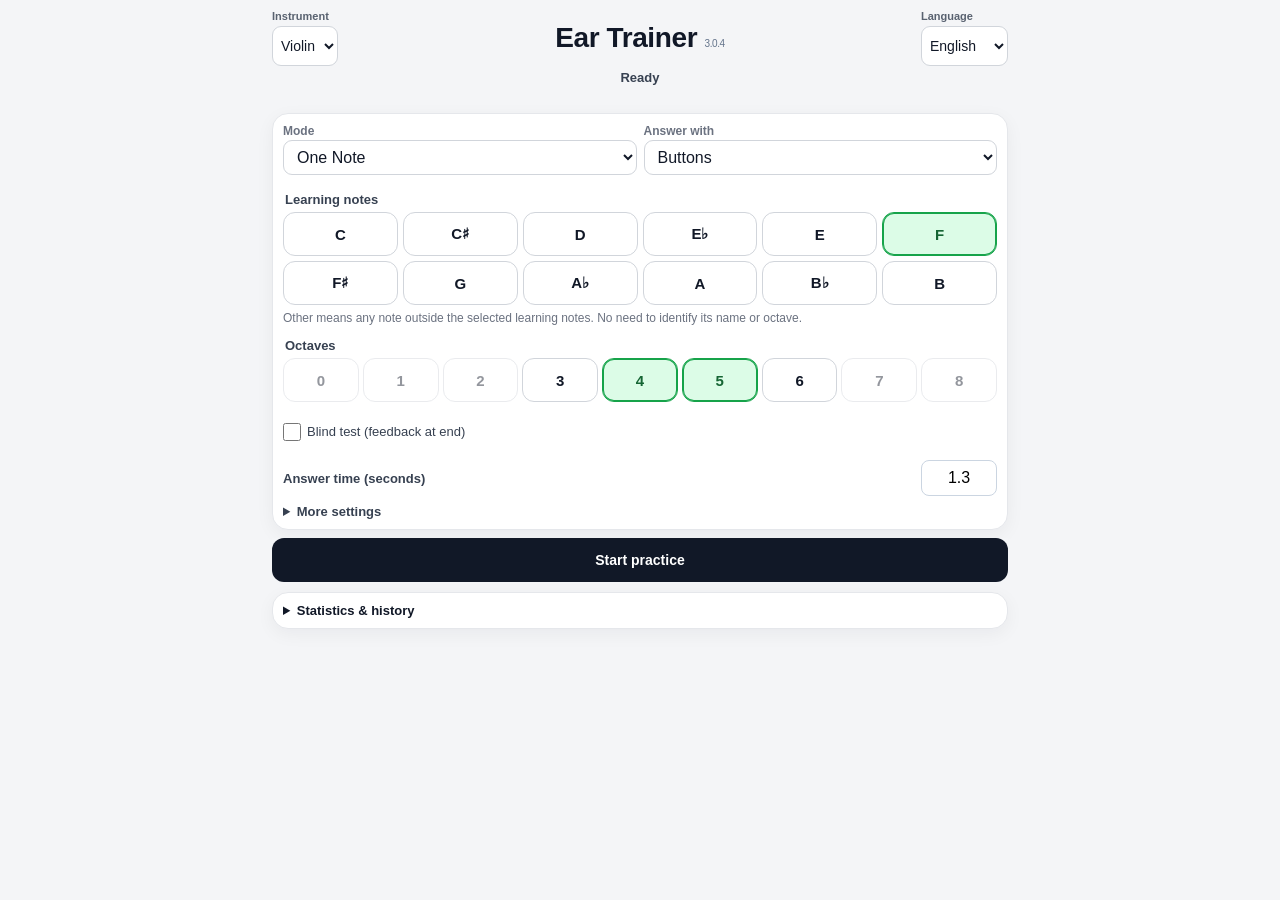
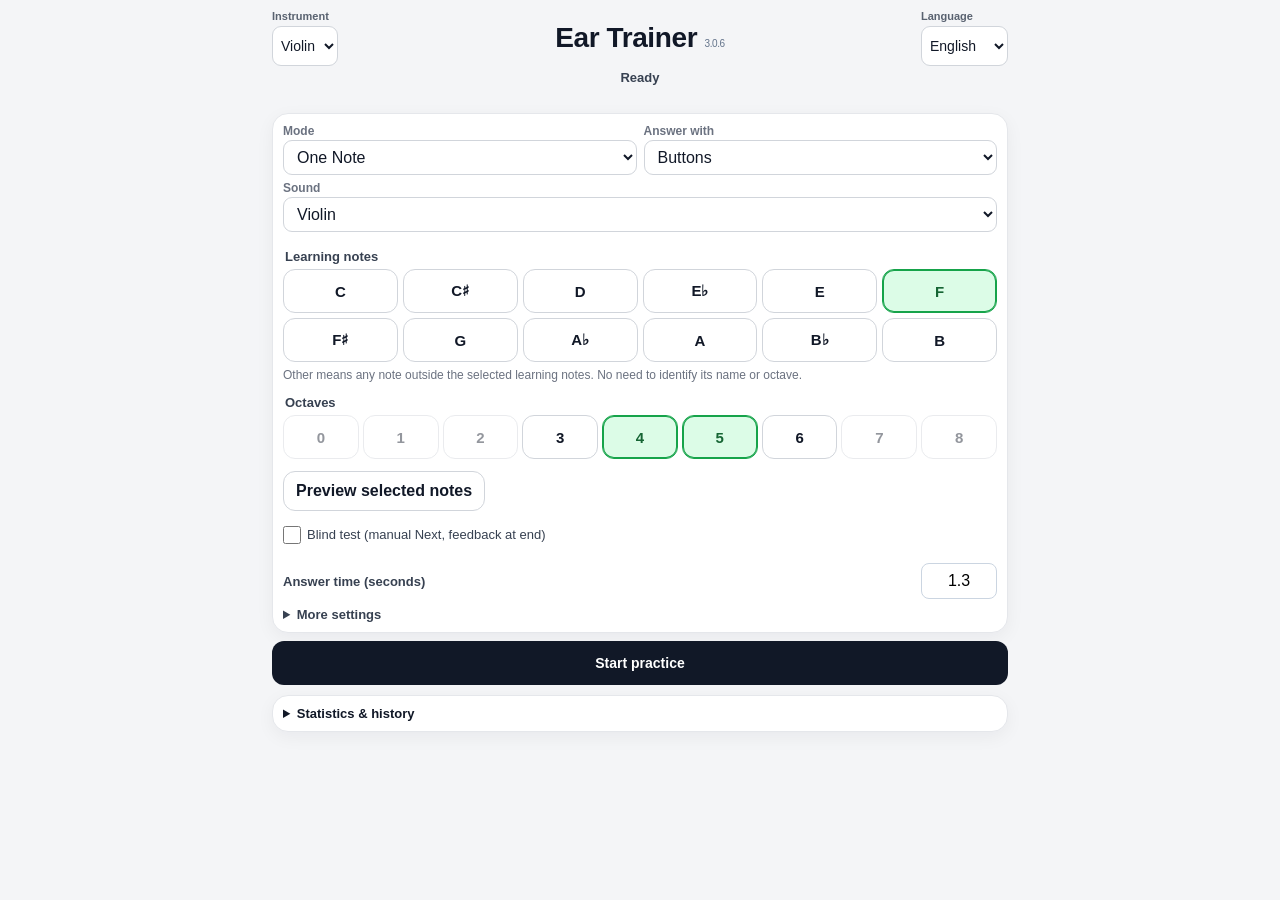
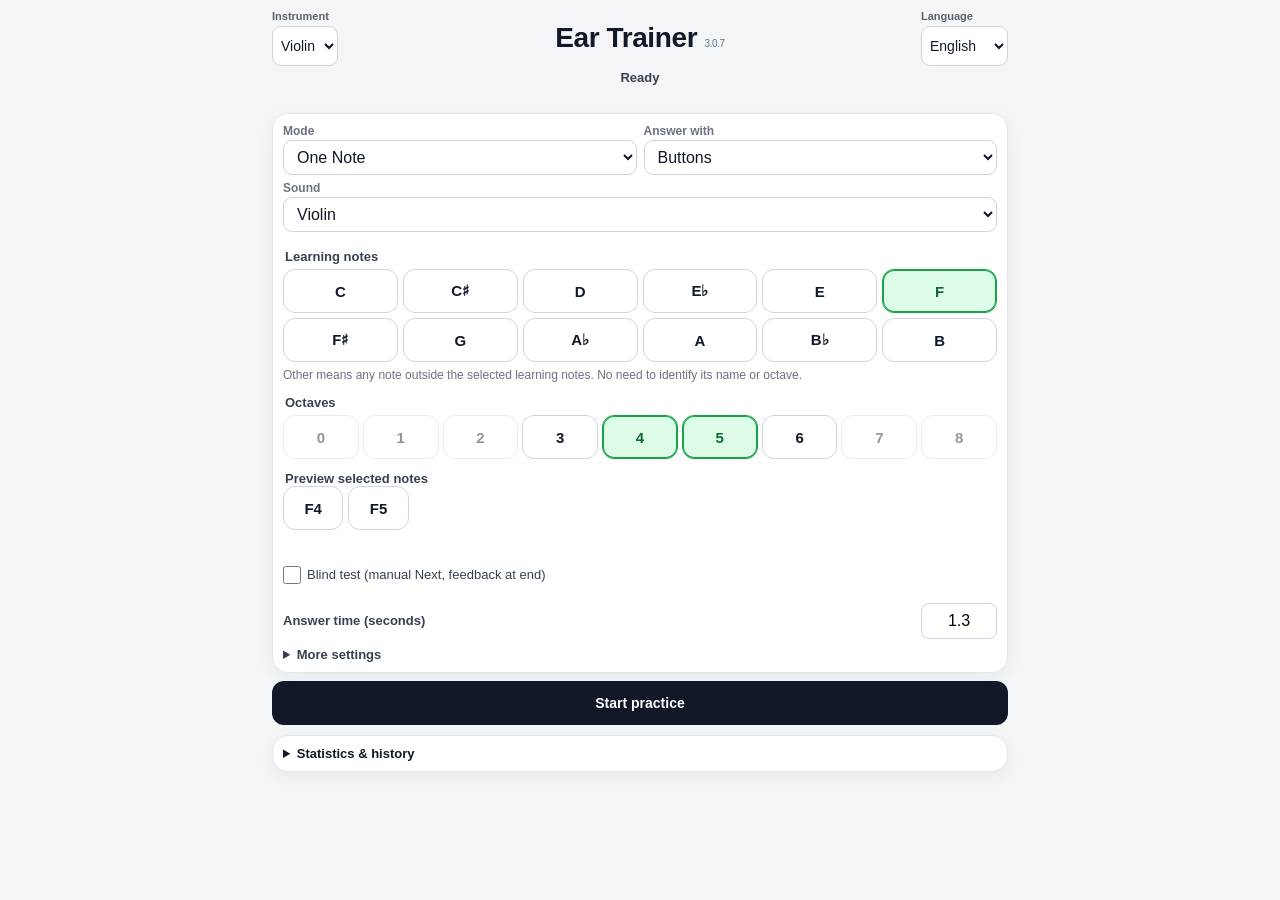
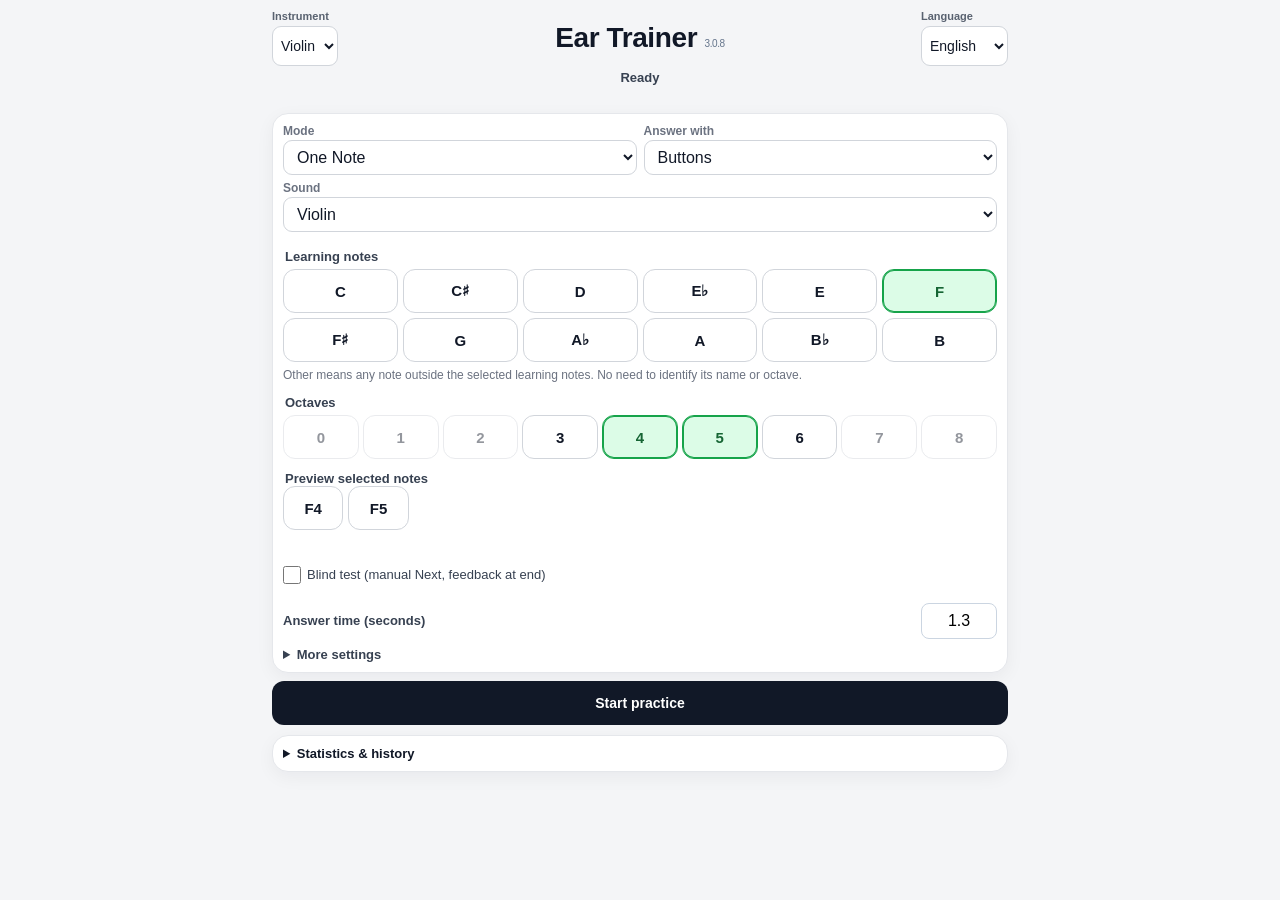
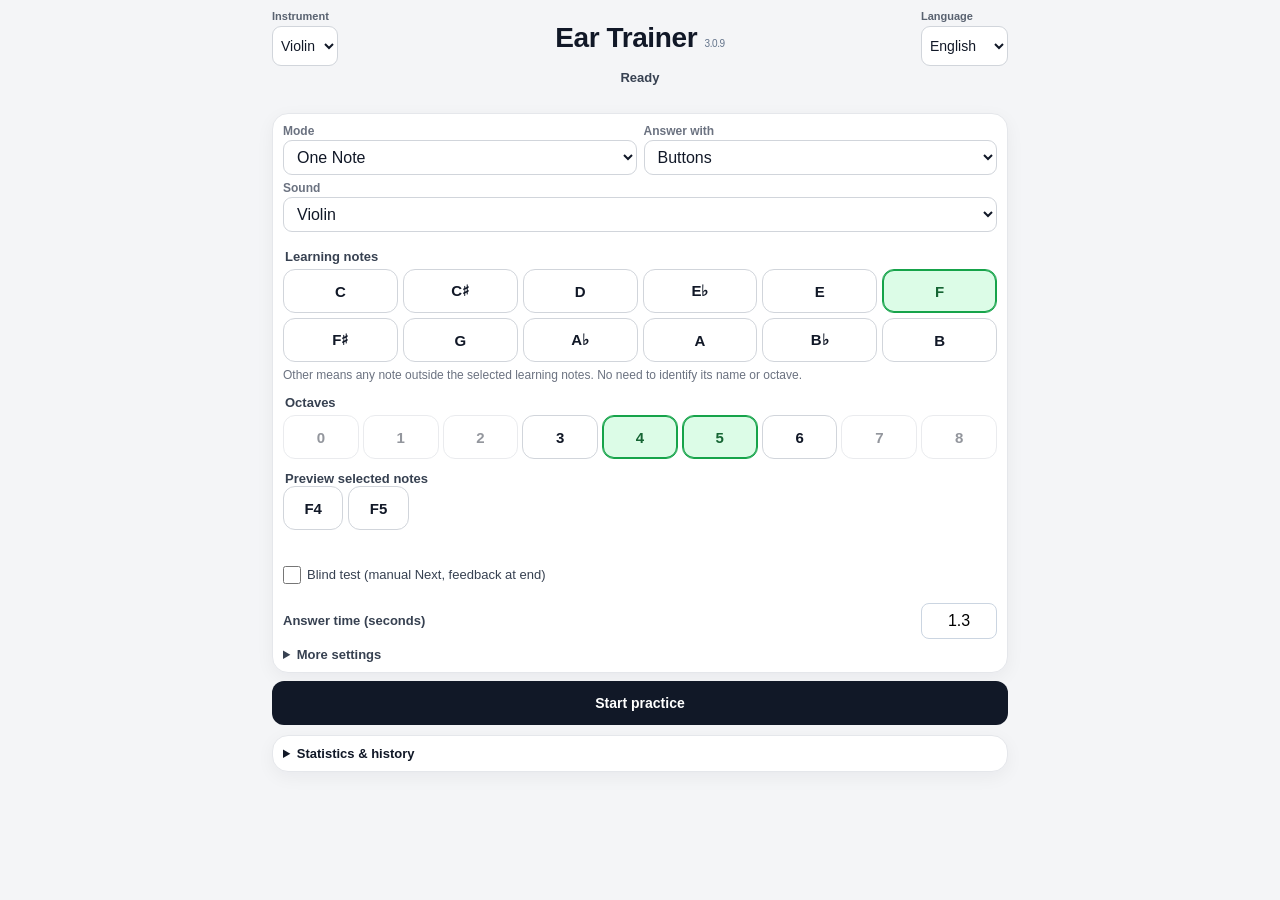
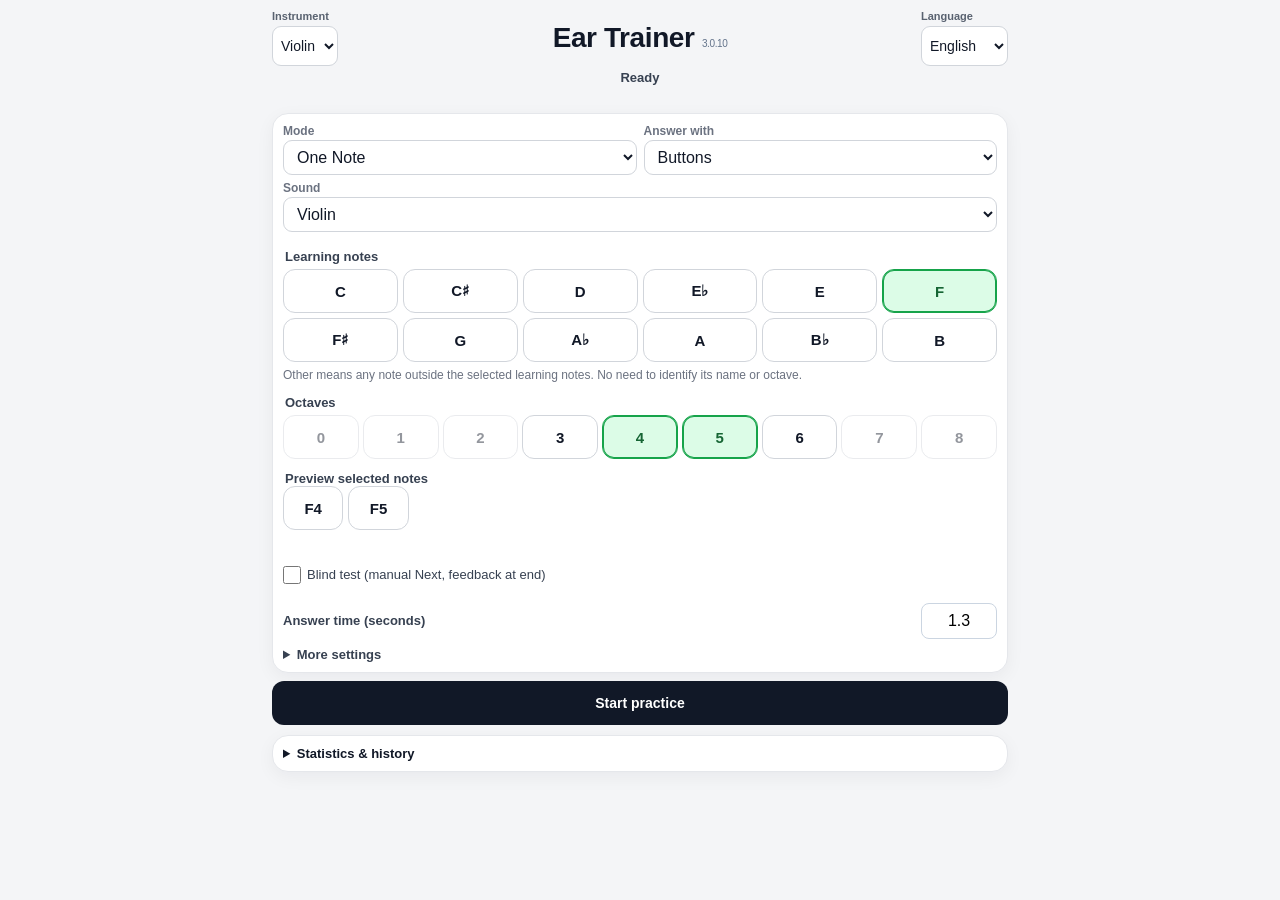
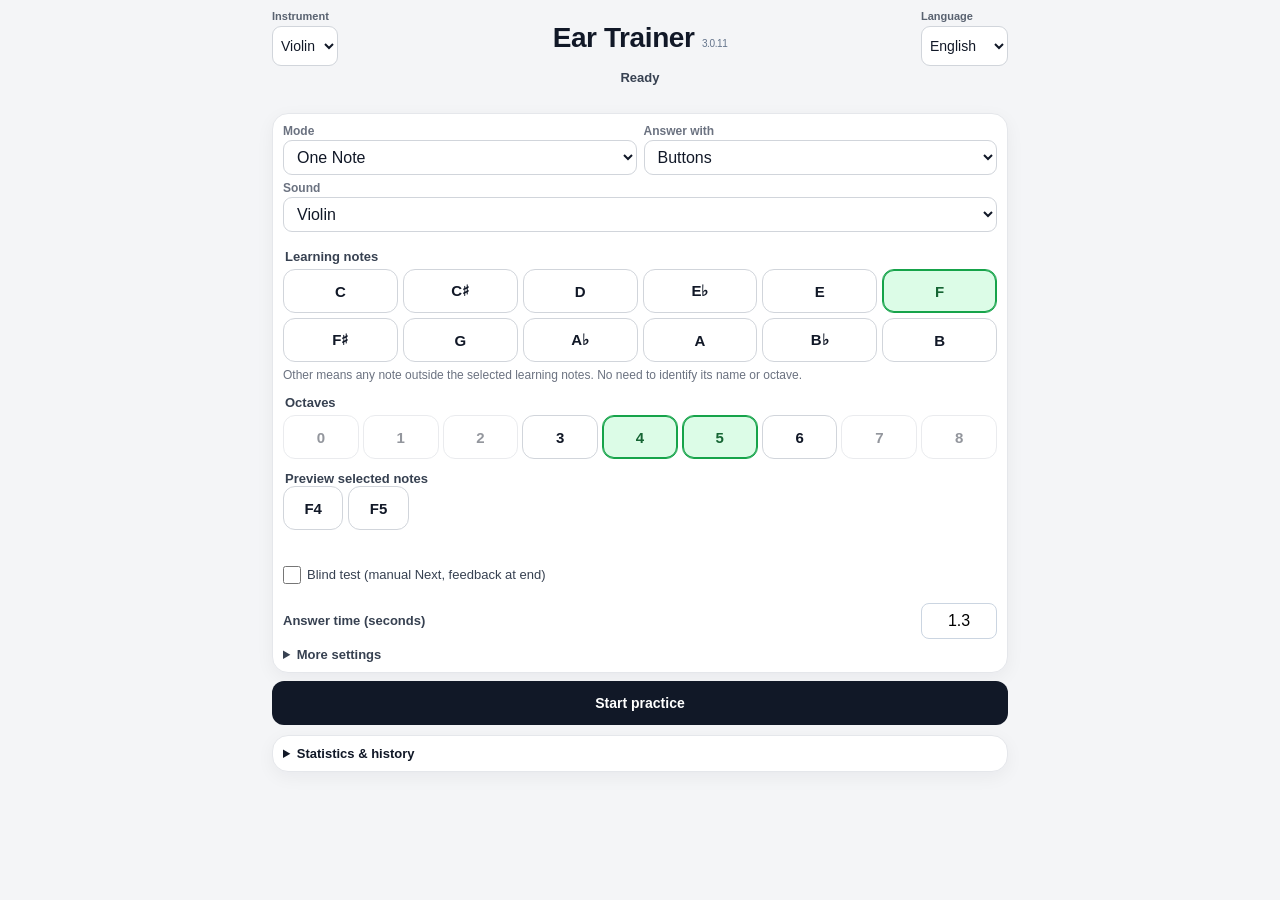
